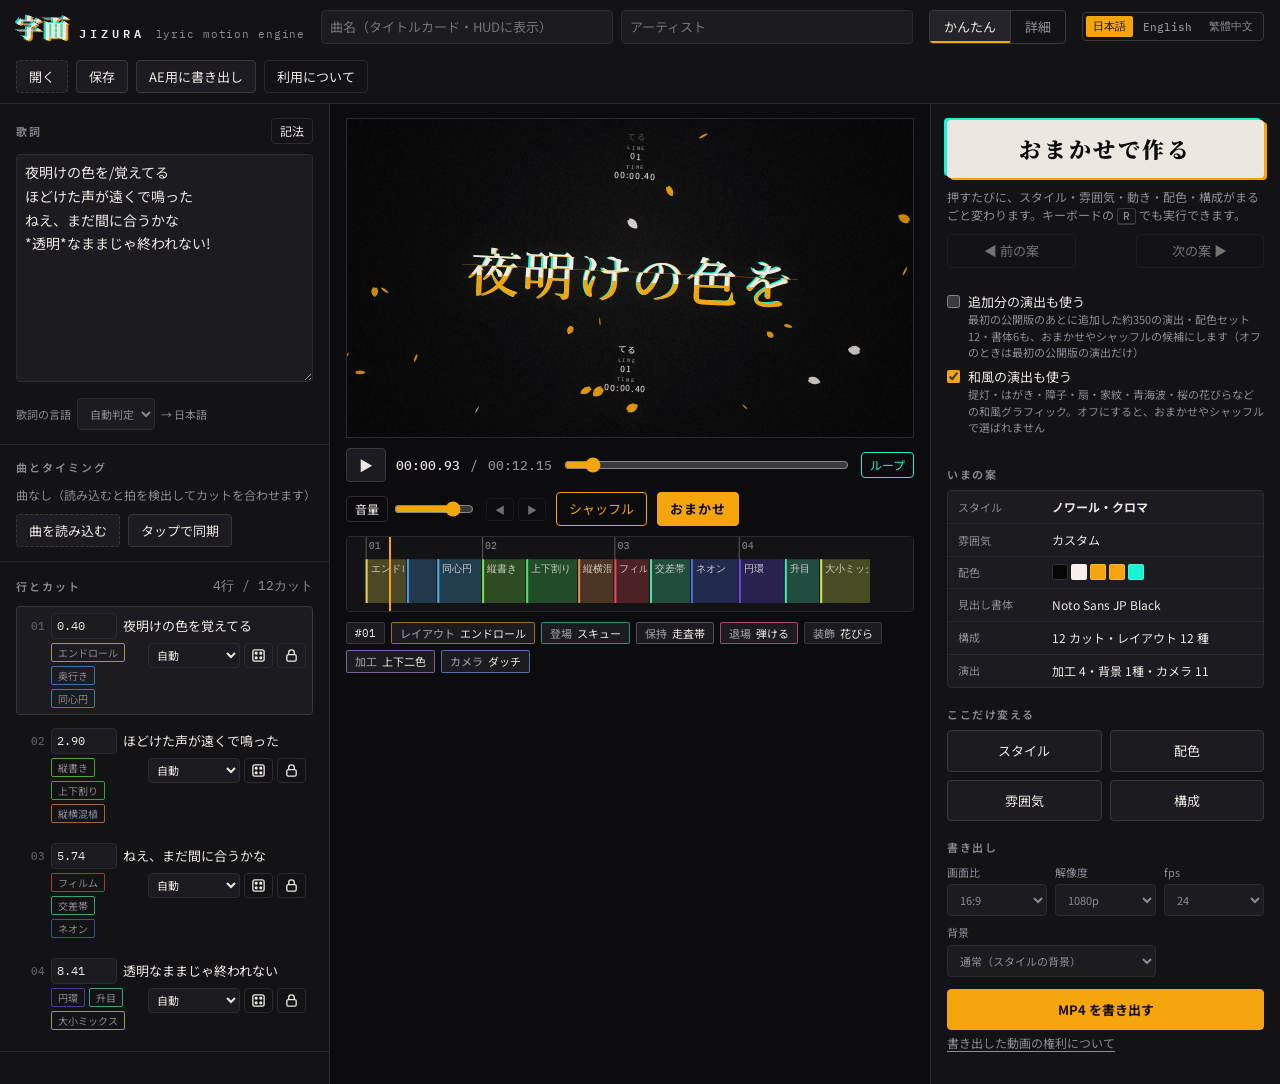
==== index.html @ b3246a93 "Add Traditional Chinese browser edition" ====
<!doctype html>
<html lang="ja">
<head>
<meta charset="utf-8">
<meta name="viewport" content="width=device-width, initial-scale=1, viewport-fit=cover">
<title>JIZURA 字面</title>
<meta name="description" content="歌詞を入れると文字PV（リリックモーション）を自動で組み立てて MP4 に書き出すブラウザアプリ">
<link rel="canonical" href="https://lloyd3126.github.io/JIZURA/">
<link rel="alternate" hreflang="ja" href="https://lloyd3126.github.io/JIZURA/">
<link rel="alternate" hreflang="en" href="https://lloyd3126.github.io/JIZURA/en/">
<link rel="alternate" hreflang="zh-Hant" href="https://lloyd3126.github.io/JIZURA/zh-TW/">
<meta property="og:type" content="website">
<meta property="og:title" content="JIZURA 字面">
<meta property="og:description" content="歌詞を入れると文字PV（リリックモーション）を自動で組み立てて MP4 に書き出すブラウザアプリ">
<meta property="og:url" content="https://lloyd3126.github.io/JIZURA/">
<meta name="twitter:card" content="summary">
<link rel="preconnect" href="https://fonts.googleapis.com">
<link rel="preconnect" href="https://fonts.gstatic.com" crossorigin>
<style>
:root {
  color-scheme: dark;
  --ink: #0c0c0e;
  --panel: #131316;
  --raised: #1b1b20;
  --raised2: #232329;
  --line: #2a2a31;
  --line2: #383840;
  --text: #ece7e1;
  --muted: #8e8a94;
  --faint: #5d5a63;
  --amber: #f5a50c;
  --cyan: #16f4d4;
  --rose: #ff6f9c;
  --danger: #ff5a6a;
  --ui: "IBM Plex Sans JP", "Noto Sans JP", "Hiragino Sans", "Yu Gothic UI", "Meiryo", system-ui, sans-serif;
  --mono: "IBM Plex Mono", "SFMono-Regular", Consolas, monospace;
  --brand: "Zen Old Mincho", "Noto Serif JP", "Yu Mincho", serif;
  --r: 4px;
}
html, body { height: 100%; }
[hidden] { display: none !important; }
body { margin: 0; background: var(--ink); color: var(--text); font: 13px/1.5 var(--ui); -webkit-font-smoothing: antialiased; }
* { box-sizing: border-box; }
button, input, select, textarea { font: inherit; color: inherit; }
:focus-visible { outline: 2px solid var(--cyan); outline-offset: 2px; }
@media (prefers-reduced-motion: reduce) { * { transition: none !important; } }

#app { display: flex; flex-direction: column; min-height: 100%; }

/* ---------- top bar ---------- */
.bar { display: flex; align-items: center; gap: 16px; padding-block: 10px; padding-inline: 16px; border-bottom: 1px solid var(--line); background: var(--panel); flex-wrap: wrap; }
.brand { display: flex; align-items: baseline; gap: 10px; min-width: 0; }
.brand .mark { font: 900 26px/1 var(--brand); letter-spacing: 0.02em; color: var(--text); text-shadow: -2px -1px 0 rgba(22,244,212,0.85), 2px 1px 0 rgba(245,165,12,0.9); }
.brand .word { font: 600 12px/1 var(--mono); letter-spacing: 0.34em; color: var(--text); }
.brand .tag { font: 400 11px/1 var(--mono); color: var(--muted); letter-spacing: 0.08em; }
.proj { display: flex; gap: 8px; flex: 1 1 280px; min-width: 0; }
.proj input { flex: 1 1 0; min-width: 0; }
.acts { display: flex; gap: 8px; flex-wrap: wrap; }
.lang-switch { display: inline-flex; align-items: center; gap: 3px; flex: none; font: 500 11px var(--mono); border: 1px solid var(--line2); border-radius: var(--r); padding: 3px; }
.lang-switch a, .lang-switch span { display: inline-block; padding: 3px 7px; color: var(--muted); text-decoration: none; border-radius: 2px; }
.lang-switch a:hover { color: var(--text); background: var(--raised2); }
.lang-switch [aria-current=page] { color: var(--ink); background: var(--amber); }
html[lang=en] { --ui: system-ui, -apple-system, "Segoe UI", sans-serif; --brand: Georgia, "Times New Roman", serif; }
html[lang=en] .work { grid-template-columns: minmax(315px, 365px) minmax(0, 1fr) minmax(350px, 395px); }
html[lang=en] .slider { grid-template-columns: 124px minmax(0, 1fr) 36px; }
html[lang=en] .now-row { grid-template-columns: 105px minmax(0, 1fr); }
html[lang=en] .font-row { grid-template-columns: 95px minmax(0, 1fr); }
html[lang=en] .ln .tools select { max-width: 130px; }
html[lang=en] .fields .field { overflow-wrap: anywhere; }
html[lang=en] .easy-grid button, html[lang=en] .tabs button { white-space: normal; line-height: 1.2; }

/* ---------- controls ---------- */
input[type=text], input[type=number], input:not([type]), select, textarea {
  background: var(--raised); border: 1px solid var(--line); border-radius: var(--r); padding: 6px 8px; min-width: 0;
}
input[type=number] { font-family: var(--mono); }
textarea { width: 100%; resize: vertical; line-height: 1.7; }
select { padding-right: 4px; }
button { background: var(--raised); border: 1px solid var(--line2); border-radius: var(--r); padding: 6px 12px; cursor: pointer; white-space: nowrap; }
button:hover { background: var(--raised2); border-color: #4a4a54; }
button:disabled { opacity: 0.45; cursor: not-allowed; }
button.small { padding: 3px 8px; font-size: 12px; }
button.ghost { background: transparent; border-color: var(--line); }
button.primary { background: var(--amber); color: #120c00; border-color: var(--amber); font-weight: 700; }
button.primary:hover { background: #ffb52a; }
button.accent { border-color: var(--amber); color: var(--amber); background: transparent; }
button.accent:hover { background: rgba(245,165,12,0.1); }
button[aria-pressed=true] { border-color: var(--cyan); color: var(--cyan); }
button.icon { padding: 4px 6px; line-height: 0; }
button.icon svg { width: 15px; height: 15px; }
label.file { position: relative; display: inline-flex; align-items: center; gap: 6px; background: var(--raised); border: 1px dashed var(--line2); border-radius: var(--r); padding: 6px 12px; cursor: pointer; }
label.file:hover { border-color: var(--amber); }
label.file input { position: absolute; inset: 0; opacity: 0; cursor: pointer; width: 100%; }
.muted { color: var(--muted); }
.mono { font-family: var(--mono); }
h2, h3 { margin: 0; font-weight: 600; }
h2 { font-size: 11px; letter-spacing: 0.18em; color: var(--muted); }
h3 { font-size: 11px; letter-spacing: 0.14em; color: var(--muted); margin-top: 18px; margin-bottom: 8px; }

/* ---------- workspace ---------- */
.work { flex: 1; display: grid; grid-template-columns: minmax(270px, 330px) minmax(0, 1fr) minmax(290px, 350px); min-height: 0; }
.col { min-width: 0; min-height: 0; }
.col-left, .col-right { background: var(--panel); overflow: auto; }
.col-left { border-right: 1px solid var(--line); }
.col-right { border-left: 1px solid var(--line); }
.sec { padding: 14px 16px; border-bottom: 1px solid var(--line); display: flex; flex-direction: column; gap: 10px; }
.sec-h { display: flex; align-items: center; justify-content: space-between; gap: 8px; }
#lyrics { min-height: 150px; font-size: 14px; }
.syntax { font-size: 12px; color: var(--muted); background: var(--raised); border: 1px solid var(--line); border-radius: var(--r); padding: 10px 12px; }
.syntax code { font-family: var(--mono); color: var(--amber); }
.syntax ul { margin: 0; padding-left: 16px; display: grid; gap: 3px; }
.row { display: flex; align-items: center; gap: 8px; flex-wrap: wrap; }
.audio-name { font-size: 12px; overflow-wrap: anywhere; }
.fields { display: grid; grid-template-columns: repeat(3, minmax(0, 1fr)); gap: 8px; }
.field { display: flex; flex-direction: column; gap: 4px; font-size: 11px; color: var(--muted); }
.field input, .field select { width: 100%; }
.tapbox { border: 1px solid var(--amber); border-radius: var(--r); padding: 10px; display: grid; gap: 8px; background: rgba(245,165,12,0.06); }
.tapbox .next { font-size: 15px; }
button.tap { font: 700 18px/1 var(--mono); letter-spacing: 0.2em; padding: 16px; background: var(--amber); color: #120c00; border-color: var(--amber); }

/* line list */
#lineList { list-style: none; margin: 0; padding: 0; display: grid; gap: 6px; }
.ln { display: grid; grid-template-columns: 22px 66px minmax(0, 1fr); gap: 4px 6px; align-items: center; padding: 6px; border: 1px solid transparent; border-radius: var(--r); }
.ln:hover { background: var(--raised); }
.ln.cur { border-color: var(--line2); background: var(--raised); }
.ln .no { font: 500 11px var(--mono); color: var(--faint); text-align: right; }
.ln .time { width: 100%; padding: 3px 5px; font-size: 12px; }
.ln .txt { overflow: hidden; text-overflow: ellipsis; white-space: nowrap; cursor: pointer; }
.ln .meta { grid-column: 2 / 4; display: flex; justify-content: space-between; align-items: flex-start; gap: 6px; }
.ln .tools { display: flex; gap: 4px; flex: none; }
.ln .tools select { padding: 2px 4px; font-size: 11px; max-width: 92px; }
.ln .cuts { display: flex; gap: 4px; flex-wrap: wrap; min-width: 0; }
.ln .cuts span { font-size: 10px; padding: 1px 6px; border-radius: 2px; border: 1px solid var(--line2); color: var(--muted); cursor: pointer; }
.ln .cuts span:hover { color: var(--text); border-color: var(--amber); }

/* ---------- stage ---------- */
.col-stage { display: flex; flex-direction: column; gap: 10px; padding: 14px 16px; min-width: 0; }
.viewport { position: relative; width: 100%; background: #000; border: 1px solid var(--line); display: grid; place-items: center; overflow: hidden; }
.viewport canvas { display: block; width: 100%; height: auto; max-height: 68vh; object-fit: contain; }
.field-wide { grid-column: span 2; }
.lang-row { display: flex; align-items: center; flex-wrap: wrap; gap: 6px; margin-top: 6px; font-size: 11px; color: var(--muted); }
.lang-row select { width: auto; }
.key-badge { position: absolute; right: 10px; top: 10px; background: rgba(12,12,14,0.78); border: 1px solid var(--line2); color: #fff; padding: 3px 8px; border-radius: var(--r); font-size: 11px; pointer-events: none; letter-spacing: .04em; }
.key-badge i { display: inline-block; width: 9px; height: 9px; border-radius: 2px; margin-right: 6px; vertical-align: -1px; border: 1px solid rgba(255,255,255,.5); }
.overlay-msg { position: absolute; left: 12px; bottom: 12px; background: rgba(12,12,14,0.85); border: 1px solid var(--line2); padding: 6px 10px; border-radius: var(--r); font-size: 12px; }
.transport { display: flex; align-items: center; gap: 10px; flex-wrap: wrap; }
.transport .vol { display: inline-flex; align-items: center; gap: 4px; }
.transport .vol input[type=range] { flex: 0 0 80px; width: 80px; }
.transport .tc { font: 500 13px var(--mono); font-variant-numeric: tabular-nums; }
.transport input[type=range] { flex: 1 1 160px; accent-color: var(--amber); }
button.play { width: 40px; height: 34px; padding: 0; font-size: 14px; }
#timeline { width: 100%; height: 76px; display: block; background: var(--panel); border: 1px solid var(--line); border-radius: var(--r); cursor: pointer; touch-action: none; }
.cutinfo { display: flex; gap: 6px; flex-wrap: wrap; align-items: center; min-height: 26px; }
.chip { font-size: 11px; padding: 2px 8px; border-radius: 2px; border: 1px solid var(--line2); color: var(--text); background: var(--raised); }
.chip b { font-weight: 500; color: var(--muted); margin-right: 5px; }
.chip.l { border-color: rgba(245,165,12,0.6); }
.chip.e { border-color: rgba(22,244,212,0.55); }
.chip.x { border-color: rgba(255,111,156,0.6); }
.chip.h { border-color: #55525c; }
.hint { font-size: 12px; color: var(--muted); }

/* ---------- right panel ---------- */
.tabs { display: grid; grid-template-columns: repeat(4, 1fr); border-bottom: 1px solid var(--line); position: sticky; top: 0; background: var(--panel); z-index: 2; }
.tabs button { border: 0; border-radius: 0; background: transparent; padding: 11px 4px; color: var(--muted); border-bottom: 2px solid transparent; }
.tabs button[aria-selected=true] { color: var(--text); border-bottom-color: var(--amber); }
.tabpane { padding: 14px 16px 24px; }
.style-grid { display: grid; grid-template-columns: repeat(3, minmax(0, 1fr)); gap: 8px; }
.stile { display: flex; flex-direction: column; gap: 5px; padding: 0; border: 1px solid var(--line); background: transparent; border-radius: var(--r); overflow: hidden; text-align: left; }
.stile canvas { width: 100%; aspect-ratio: 16 / 9; display: block; }
.stile span { font-size: 11px; padding: 0 7px 6px; white-space: nowrap; overflow: hidden; text-overflow: ellipsis; }
.stile[aria-pressed=true] { border-color: var(--amber); box-shadow: 0 0 0 1px var(--amber); color: var(--text); }
.slider { display: grid; grid-template-columns: 96px minmax(0, 1fr) 36px; gap: 8px; align-items: center; margin-bottom: 8px; }
.slider input { width: 100%; accent-color: var(--amber); }
.slider output { font: 500 11px var(--mono); color: var(--muted); text-align: right; }
.checks { display: grid; grid-template-columns: repeat(2, minmax(0, 1fr)); gap: 3px 10px; }
.checks label { display: flex; align-items: center; gap: 6px; font-size: 12px; padding: 2px 0; }
.checks input { accent-color: var(--amber); }
.group-h { display: flex; justify-content: space-between; align-items: center; margin-top: 16px; margin-bottom: 6px; }
.tgroup { border: 1px solid var(--line); border-radius: var(--r); margin-bottom: 8px; background: var(--raised); }
.tgroup summary { display: flex; justify-content: space-between; align-items: center; padding: 8px 10px; cursor: pointer; list-style: none; font-size: 12px; }
.tgroup summary::-webkit-details-marker { display: none; }
.tgroup summary::before { content: '▸'; color: var(--muted); margin-right: 8px; transition: transform .15s; }
.tgroup[open] summary::before { transform: rotate(90deg); }
.tgroup .tg-name { flex: 1; font-weight: 600; }
.tgroup .tg-cnt { color: var(--muted); font-size: 11px; }
.tgroup .tg-tools { display: flex; gap: 6px; padding: 0 10px 8px; }
.tgroup .checks { padding: 0 10px 10px; }
.chip.t { border-color: rgba(180,140,255,0.6); }
.chip.b { border-color: rgba(120,200,120,0.55); }
.chip.c { border-color: rgba(120,170,255,0.6); }
.group-h:first-child { margin-top: 0; }
.color-row { display: grid; grid-template-columns: repeat(3, minmax(0, 1fr)); gap: 8px; }
.color-row label { display: flex; flex-direction: column; gap: 3px; font-size: 11px; color: var(--muted); }
.color-row input[type=color] { width: 100%; height: 28px; padding: 0; border: 1px solid var(--line); background: transparent; border-radius: var(--r); }
.font-row { display: grid; grid-template-columns: 70px minmax(0, 1fr); gap: 8px; align-items: center; margin-bottom: 6px; font-size: 12px; }
.progress { height: 6px; background: var(--raised2); border-radius: 3px; overflow: hidden; }
.progress i { display: block; height: 100%; width: 0; background: linear-gradient(90deg, var(--cyan), var(--amber)); }
.outbtns { display: grid; gap: 8px; margin-top: 12px; }
.outbtns button { padding: 10px 12px; }
.note { font-size: 12px; color: var(--muted); border-left: 2px solid var(--line2); padding-left: 10px; margin-top: 12px; }
.kbd { font: 500 11px var(--mono); border: 1px solid var(--line2); border-bottom-width: 2px; padding: 0 5px; border-radius: 3px; }

label.check { display: flex; align-items: flex-start; gap: 8px; margin-bottom: 8px; cursor: pointer; }
label.check input { margin: 3px 0 0; flex: none; accent-color: var(--amber); }
label.check small { display: block; font-size: 11px; color: var(--muted); }

/* ---------- modes / おまかせ ---------- */
.modes { display: inline-flex; border: 1px solid var(--line2); border-radius: var(--r); overflow: hidden; }
.modes button { border: 0; border-radius: 0; background: transparent; padding: 6px 14px; color: var(--muted); }
.modes button + button { border-left: 1px solid var(--line2); }
.modes button[aria-pressed=true] { background: var(--raised2); color: var(--text); box-shadow: inset 0 -2px 0 var(--amber); }
#app.is-easy .tabs, #app.is-easy .tabpane, #app.is-easy .pro-only { display: none !important; }
.hist-btns { display: inline-flex; gap: 4px; }
button.icon-txt { font-size: 10px; min-width: 28px; }
.transport #btnOmakase { letter-spacing: 0.08em; }

.easy { padding: 16px 16px 28px; display: grid; gap: 18px; }
.easy h3 { margin: 0 0 8px; }
.easy-hero { display: grid; gap: 10px; }
button.omakase {
  position: relative; padding: 18px 14px; font: 900 22px/1 var(--brand); letter-spacing: 0.12em;
  background: var(--text); color: var(--ink); border: 0; border-radius: var(--r);
  box-shadow: -3px -2px 0 var(--cyan), 3px 2px 0 var(--amber);
  transition: transform .12s ease, box-shadow .12s ease;
}
button.omakase:hover { background: #fff; box-shadow: -5px -3px 0 var(--cyan), 5px 3px 0 var(--amber); }
button.omakase:active { transform: translateY(1px) scale(0.99); box-shadow: -1px -1px 0 var(--cyan), 1px 1px 0 var(--amber); }
button.omakase:disabled { box-shadow: none; }
.easy-hero .hint { margin: 0; }
.hist-row { display: grid; grid-template-columns: 1fr auto 1fr; gap: 8px; align-items: center; }
.hist-row #histPos { font-size: 11px; text-align: center; min-width: 44px; }
.now { display: grid; gap: 1px; background: var(--line); border: 1px solid var(--line); border-radius: var(--r); overflow: hidden; }
.now-row { display: grid; grid-template-columns: 84px minmax(0, 1fr); gap: 10px; align-items: center; padding: 7px 10px; background: var(--raised); font-size: 12px; }
.now-row .k { color: var(--muted); font-size: 11px; }
.now-row .v { display: flex; align-items: center; gap: 8px; min-width: 0; overflow: hidden; text-overflow: ellipsis; white-space: nowrap; }
.now-row b { font-weight: 700; }
.tagl { font: 500 10px var(--mono); color: var(--cyan); border: 1px solid rgba(22,244,212,0.5); padding: 0 5px; border-radius: 2px; }
.easy-grid { display: grid; grid-template-columns: repeat(2, minmax(0, 1fr)); gap: 8px; }
.easy-grid button { padding: 10px 8px; }
.easy .fields { display: grid; grid-template-columns: repeat(3, minmax(0, 1fr)); gap: 8px; }
.easy .exp-box { margin-top: 10px; }
.swatches { display: inline-flex; gap: 3px; vertical-align: middle; }
.swatches i { width: 16px; height: 16px; border-radius: 2px; border: 1px solid rgba(255,255,255,0.18); display: inline-block; }
#paletteSwatch i { width: 22px; height: 22px; }
.toast {
  position: absolute; top: 12px; left: 50%; transform: translate(-50%, -6px); opacity: 0;
  display: flex; align-items: center; gap: 10px; max-width: calc(100% - 24px);
  background: rgba(12,12,14,0.9); border: 1px solid var(--line2); border-left: 2px solid var(--amber);
  padding: 7px 12px; border-radius: var(--r); font-size: 12px; white-space: nowrap; overflow: hidden; text-overflow: ellipsis; pointer-events: none;
  transition: opacity .2s ease, transform .2s ease;
}
.toast.in { opacity: 1; transform: translate(-50%, 0); }
.toast.out { opacity: 0; transform: translate(-50%, -6px); }

/* ---------- 利用について ---------- */
button.linkish { background: none; border: 0; padding: 4px 0; color: var(--muted); font-size: 12px; text-decoration: underline; text-underline-offset: 3px; cursor: pointer; justify-self: start; }
button.linkish:hover { color: var(--text); background: none; }
dialog.terms { width: min(520px, calc(100vw - 32px)); max-height: calc(100vh - 48px); overflow: auto; padding: 22px 24px 18px; background: var(--panel); color: var(--text); border: 1px solid var(--line2); border-radius: 8px; box-shadow: 0 20px 60px rgba(0,0,0,0.55); }
dialog.terms::backdrop { background: rgba(6,6,8,0.66); }
dialog.terms h2 { font-size: 15px; letter-spacing: 0.08em; color: var(--text); margin: 0 0 14px; }
dialog.terms p { margin: 0 0 10px; line-height: 1.75; font-size: 13px; }
dialog.terms a { color: var(--cyan); word-break: break-all; }
.terms-main { border-left: 3px solid var(--amber); background: var(--raised); padding: 12px 14px 4px; border-radius: 0 var(--r) var(--r) 0; margin-bottom: 14px; }
.terms-main .terms-big { font-size: 15px; }
.terms-main strong { color: var(--amber); font-weight: 700; }
.terms-sub { color: var(--muted); font-size: 12px !important; }
.terms-note { font-size: 12px !important; }
.terms-oss { font-size: 12px; color: var(--muted); margin: 4px 0 14px; }
.terms-oss summary { cursor: pointer; }
.terms-oss p { font-size: 12px !important; margin-top: 6px; }
.terms-foot { display: flex; justify-content: space-between; align-items: center; gap: 12px; border-top: 1px solid var(--line); padding-top: 12px; }

/* ---------- responsive ---------- */
@media (max-width: 1180px) {
  .work { grid-template-columns: minmax(0, 1fr) minmax(0, 1fr); }
  html[lang=en] .work { grid-template-columns: minmax(0, 1fr) minmax(0, 1fr); }
  .col-stage { grid-column: 1 / -1; order: -1; }
  .col-left { border-right: 1px solid var(--line); }
  .col-right { border-left: 0; }
}
@media (max-width: 760px) {
  .work { grid-template-columns: minmax(0, 1fr); }
  html[lang=en] .work { grid-template-columns: minmax(0, 1fr); }
  .col-left, .col-right { border: 0; border-top: 1px solid var(--line); }
  .bar { gap: 10px; }
  .brand .tag { display: none; }
  .fields { grid-template-columns: repeat(2, minmax(0, 1fr)); }
  .easy .fields { grid-template-columns: repeat(3, minmax(0, 1fr)); }
  #app.is-easy .col-right { order: 0; border-top: 1px solid var(--line); }
  #app.is-easy .col-left { order: 1; }
  .transport .hist-btns { display: none; }
}

/* 追加分 / 和風 switches + badges */
.pick-sets { margin: 12px 0 6px; text-align: left; }
.pick-sets label.check { margin-bottom: 6px; }
.easy-hero .pick-sets { margin-top: 14px; }
.set-badge { display: inline-block; margin-left: 4px; padding: 0 4px; border: 1px solid var(--amber); border-radius: 3px; color: var(--amber); font-size: 10px; line-height: 15px; vertical-align: 1px; }
.set-badge.ex { border-color: var(--cyan, #4cc9d9); color: var(--cyan, #4cc9d9); }
.checks label.set-off { opacity: 0.45; }
.checks label.set-off .set-badge { border-color: var(--muted); color: var(--muted); }
.stile { position: relative; }
.stile .badges { position: absolute; top: 4px; left: 4px; padding: 0; display: flex; gap: 3px; }
.stile .set-badge { margin: 0; padding: 0 4px; font-size: 10px; line-height: 15px; background: rgba(0,0,0,0.55); }
.stile.set-off { opacity: 0.55; }

</style>
</head>
<body>
<div id="app">
  <header class="bar">
    <div class="brand"><span class="mark" aria-hidden="true">字面</span><span class="word">JIZURA</span><span class="tag">lyric motion engine</span></div>
    <div class="proj">
      <input id="songTitle" type="text" placeholder="曲名（タイトルカード・HUDに表示）" aria-label="曲名">
      <input id="songArtist" type="text" placeholder="アーティスト" aria-label="アーティスト">
    </div>
    <div class="modes" role="group" aria-label="表示モード">
      <button id="modeEasy" aria-pressed="false" title="おまかせボタン中心のシンプルな画面">かんたん</button>
      <button id="modePro" aria-pressed="true" title="すべての設定を表示">詳細</button>
    </div>
    <nav class="lang-switch" aria-label="言語"><span aria-current="page">日本語</span><a href="en/" lang="en">English</a><a href="zh-TW/" lang="zh-Hant">繁體中文</a></nav>
    <div class="acts">
      <label class="file" title="保存したプロジェクト(.json)を開く">開く<input id="fileProject" type="file" accept=".json,application/json"></label>
      <button id="btnSave" title="プロジェクトを .json で保存">保存</button>
      <button id="btnAE" title="After Effects パネル用の構成データを書き出す">AE用に書き出し</button>
      <button id="btnTerms" class="ghost terms-open" title="出力物の権利とライセンス">利用について</button>
    </div>
  </header>

  <main class="work">
    <!-- ================= left: lyrics & timing ================= -->
    <section class="col col-left" aria-label="歌詞とタイミング">
      <div class="sec">
        <div class="sec-h"><h2>歌詞</h2><button id="btnSyntax" class="ghost small" aria-expanded="false">記法</button></div>
        <textarea id="lyrics" rows="9" spellcheck="false" aria-label="歌詞（1行 = 1フレーズ）"></textarea>
        <label class="lang-row">歌詞の言語<select id="lyricLang"><option value="auto">自動判定</option><option value="ja">日本語</option><option value="zh-Hant">繁體中文</option><option value="zh-Hans">简体中文</option><option value="ko">한국어</option><option value="en">English</option></select><span id="langNote" class="muted"></span></label>
        <div id="syntax" class="syntax" hidden>
          <ul>
            <li>1行が1フレーズ。空行は少し間を空けます</li>
            <li><code>夜明けの色を/覚えてる</code> … <code>/</code> でカットの切れ目を指定</li>
            <li><code>*透明*</code> … 強調（大きく・インパクト寄りの演出）</li>
            <li>行末の <code>!</code> … フラッシュと揺れを入れる</li>
            <li><code>歌詞|ruby or note</code> … 注釈レイアウトの小さな文字</li>
            <li><code>[01:23.45]歌詞</code> … LRC のタイムスタンプをそのまま使用</li>
            <li><code>#</code> で始まる行 … コメント（無視）</li>
          </ul>
        </div>
      </div>

      <div class="sec">
        <div class="sec-h"><h2>曲とタイミング</h2></div>
        <div id="audioName" class="muted audio-name">曲なし（読み込むと拍を検出してカットを合わせます）</div>
        <div class="row">
          <label class="file" title="mp3 / wav / m4a など">曲を読み込む<input id="audioFile" type="file" accept="audio/*,.mp3,.wav,.m4a,.aac,.ogg,.flac"></label>
          <button id="btnTap" title="曲を再生しながら各行の頭でタップ">タップで同期</button>
        </div>
        <div class="fields pro-only">
          <label class="field">BPM<input id="bpm" type="number" min="0" max="300" step="0.1" placeholder="自動"></label>
          <label class="field">開始(秒)<input id="offset" type="number" min="0" step="0.05"></label>
          <label class="field">行の長さ<input id="lineScale" type="number" min="0.4" max="3" step="0.05"></label>
        </div>
        <div class="row pro-only">
          <label class="row" style="gap:6px"><input id="snap" type="checkbox"> 拍にスナップ</label>
          <button id="btnResetTimes" class="ghost small">手動タイミングを消す</button>
        </div>
        <div id="tapPanel" class="tapbox" hidden>
          <div class="hint">曲に合わせて、各行が始まる瞬間に <span class="kbd">Space</span> かボタンを押してください。</div>
          <div class="next">次: <b id="tapLine">—</b></div>
          <button id="tapBtn" class="tap">TAP</button>
          <button id="tapStop" class="ghost">終了する</button>
        </div>
      </div>

      <div class="sec">
        <div class="sec-h"><h2>行とカット</h2><span id="linesInfo" class="muted mono"></span></div>
        <ol id="lineList"></ol>
      </div>
    </section>

    <!-- ================= center: stage ================= -->
    <section class="col col-stage" aria-label="プレビュー">
      <div class="viewport" id="viewport"><canvas id="view" width="1280" height="720"></canvas><div id="viewMsg" class="overlay-msg" hidden></div><div id="keyBadge" class="key-badge" hidden></div><div id="toast" class="toast" role="status" aria-live="polite" hidden></div></div>
      <div class="transport">
        <button id="btnPlay" class="play" aria-label="再生">▶</button>
        <span id="timeNow" class="tc">00:00.00</span><span class="tc muted">/</span><span id="timeDur" class="tc muted">00:00.00</span>
        <input id="scrub" type="range" min="0" max="10000" value="0" aria-label="再生位置">
        <button id="btnLoop" class="ghost small" aria-pressed="true">ループ</button>
        <span class="vol"><button id="btnMute" class="ghost small" aria-pressed="false" title="クリックで消音／解除（プレビューだけ。書き出しの音量は変わりません）">音量</button><input id="vol" type="range" min="0" max="100" value="80" aria-label="プレビューの音量"></span>
        <span class="hist-btns">
          <button id="btnPrev" class="ghost small icon-txt" title="前の案に戻る" aria-label="前の案">◀</button>
          <button id="btnNext" class="ghost small icon-txt" title="次の案へ進む" aria-label="次の案">▶</button>
        </span>
        <button id="btnShuffle" class="accent" title="設定はそのままで構成だけ再抽選（ロックした行は維持）">シャッフル</button>
        <button id="btnOmakase" class="primary" title="スタイル・雰囲気・演出・配色をまるごとランダムに（キー R）">おまかせ</button>
      </div>
      <canvas id="timeline" aria-label="タイムライン（クリックで移動）"></canvas>
      <div class="cutinfo" id="cutInfo"></div>
    </section>

    <!-- ================= right: look & output ================= -->
    <section class="col col-right" aria-label="スタイルと書き出し">
      <div id="easyPanel" class="easy" hidden>
        <div class="easy-hero">
          <button id="btnOmakaseBig" class="omakase">おまかせで作る</button>
          <p class="hint">押すたびに、スタイル・雰囲気・動き・配色・構成がまるごと変わります。キーボードの <span class="kbd">R</span> でも実行できます。</p>
          <div class="hist-row">
            <button id="btnPrev2" class="ghost">◀ 前の案</button>
            <span id="histPos" class="muted mono"></span>
            <button id="btnNext2" class="ghost">次の案 ▶</button>
          </div>
          <div class="pick-sets">
            <label class="check"><input id="eExtra" class="extra-toggle" type="checkbox"><span>追加分の演出も使う<small>最初の公開版のあとに追加した約350の演出・配色セット12・書体6も、おまかせやシャッフルの候補にします（オフのときは最初の公開版の演出だけ）</small></span></label>
            <label class="check"><input id="eWa" class="wa-toggle" type="checkbox" checked><span>和風の演出も使う<small>提灯・はがき・障子・扇・家紋・青海波・桜の花びらなどの和風グラフィック。オフにすると、おまかせやシャッフルで選ばれません</small></span></label>
          </div>
        </div>
        <div class="easy-sec">
          <h3>いまの案</h3>
          <div id="easyNow" class="now"></div>
        </div>
        <div class="easy-sec">
          <h3>ここだけ変える</h3>
          <div class="easy-grid">
            <button id="eStyle" title="スタイルだけ別のものに">スタイル</button>
            <button id="ePalette" title="アクセント・ズレ色A/Bをランダムに">配色</button>
            <button id="eMood" title="動き・グリッチ・使う手法の雰囲気だけ">雰囲気</button>
            <button id="eCut" title="レイアウトと動きの組み合わせだけ">構成</button>
          </div>
        </div>
        <div class="easy-sec">
          <h3>書き出し</h3>
          <div class="fields">
            <label class="field">画面比<select id="eAspect"><option value="16:9">16:9</option><option value="9:16">9:16 縦</option><option value="4:3">4:3</option><option value="3:4">3:4 縦</option><option value="1:1">1:1</option><option value="4:5">4:5 縦</option><option value="21:9">21:9</option></select></label>
            <label class="field">解像度<select id="eRes"><option value="720">720p</option><option value="1080">1080p</option><option value="1440">1440p</option><option value="2160">4K</option></select></label>
            <label class="field">fps<select id="eFps"><option>24</option><option>30</option><option>60</option></select></label>
            <label class="field field-wide">背景<select id="eKey"><option value="off">通常（スタイルの背景）</option><option value="green">グリーンバック（合成用）</option><option value="black">ブラックバック（合成用）</option></select></label>
          </div>
          <div class="outbtns"><button id="eMP4" class="primary">MP4 を書き出す</button></div>
          <button class="terms-open linkish">書き出した動画の権利について</button>
          <div class="exp-box" hidden>
            <div class="progress"><i class="exp-bar"></i></div>
            <div class="row" style="justify-content:space-between;margin-top:6px"><span class="exp-text muted mono">—</span><button class="exp-cancel ghost small">中止</button></div>
          </div>
        </div>
      </div>
      <nav class="tabs" role="tablist">
        <button role="tab" data-tab="style" aria-selected="true">スタイル</button>
        <button role="tab" data-tab="fx" aria-selected="false">演出</button>
        <button role="tab" data-tab="tech" aria-selected="false">手法</button>
        <button role="tab" data-tab="out" aria-selected="false">書き出し</button>
      </nav>

      <div class="tabpane" data-pane="style">
        <div id="styleGrid" class="style-grid"></div>
        <h3>フォントの役割</h3>
        <div id="fontRoles"></div>
        <div class="row" style="margin-top:8px">
          <input id="localFont" type="text" placeholder="PCのフォント名（例: 游明朝）" style="flex:1">
          <button id="btnAddFont">追加</button>
        </div>
        <div class="row" style="margin-top:8px"><label class="file">フォントファイル（.ttf/.otf）<input id="fontFile" type="file" accept=".ttf,.otf,.woff,.woff2"></label></div>
        <h3>アクセント・ズレ色</h3>
        <label class="check"><input id="accentOn" type="checkbox"><span>自分の色で上書き<small>全シーンに適用。背景に合わせて明るさを自動調整します</small></span></label>
        <div class="color-row" id="colorRowAccent"></div>
        <div class="row" style="margin-top:10px">
          <button id="btnRandPalette" class="accent">ランダムに配色</button>
          <div id="paletteSwatch" class="swatches" aria-hidden="true"></div>
        </div>
        <h3>背景・文字色</h3>
        <label class="check"><input id="colorOn" type="checkbox"><span>メインの背景と文字を自分の色にする</span></label>
        <div class="color-row" id="colorRow"></div>
      </div>

      <div class="tabpane" data-pane="fx" hidden>
        <div id="fxSliders"></div>
        <div class="row" style="margin-top:6px">
          <label class="row" style="gap:6px"><input id="fxFlash" type="checkbox"> フラッシュ</label>
          <label class="row" style="gap:6px">コマ打ち <select id="fxKoma" title="動きを何枚/秒で描くか（出力fpsとは別）"><option value="0">フル（出力fpsのまま）</option><option value="12">2コマ打ち（12枚/秒）</option><option value="8">3コマ打ち（8枚/秒）</option></select></label>
        </div>
        <div class="fields" style="margin-top:12px">
          <label class="field">HUD<select id="fxHud"><option value="auto">スタイル次第</option><option value="on">常に表示</option><option value="off">表示しない</option></select></label>
          <label class="field">シード<input id="seed" type="number" step="1"></label>
          <label class="field">&nbsp;<button id="btnSeed" class="ghost">新しいシード</button></label>
        </div>
        <p class="note">同じシードなら同じ構成になります。行ごとの「再抽選」「ロック」は左の行リストから。</p>
      </div>

      <div class="tabpane" data-pane="tech" hidden>
        <div class="pick-sets">
          <label class="check"><input id="tExtra" class="extra-toggle" type="checkbox"><span>追加分の演出も使う<small>「追加」印の手法・スタイル・書体。オフのときは、おまかせやシャッフルで最初の公開版の演出だけを使います</small></span></label>
          <label class="check"><input id="tWa" class="wa-toggle" type="checkbox" checked><span>和風の演出も使う<small>「和」印の手法とスタイル。オフにすると、おまかせやシャッフルでは選ばれません（追加分の判定のあとに適用。行ごとに手動で指定した場合は使えます）</small></span></label>
        </div>
        <div class="row" style="margin-bottom:10px"><input id="techFilter" type="text" placeholder="手法を名前で絞り込み" style="flex:1" aria-label="手法を名前で絞り込み"><span id="techTotal" class="muted mono"></span></div>
        <div id="techLists"></div>
      </div>

      <div class="tabpane" data-pane="out" hidden>
        <div class="fields">
          <label class="field">画面比<select id="outAspect"><option value="16:9">16:9</option><option value="9:16">9:16 縦</option><option value="4:3">4:3</option><option value="3:4">3:4 縦</option><option value="1:1">1:1</option><option value="4:5">4:5 縦</option><option value="21:9">21:9</option></select></label>
          <label class="field">解像度<select id="outRes"><option value="720">720p</option><option value="1080">1080p</option><option value="1440">1440p</option><option value="2160">4K</option></select></label>
          <label class="field">fps<select id="outFps"><option>24</option><option>30</option><option>60</option></select></label>
          <label class="field">画質<select id="outQuality"><option value="standard">標準</option><option value="high">高</option><option value="max">最高</option></select></label>
          <label class="field field-wide">背景<select id="outKey"><option value="off">通常（スタイルの背景）</option><option value="green">グリーンバック（合成用）</option><option value="black">ブラックバック（合成用）</option></select></label>
        </div>
        <p class="note key-note">グリーンバック／ブラックバックにすると、白い文字と演出だけを単色の背景の上に描きます（背景の模様・紙の質感・粒子・周辺減光は入りません）。プレビューにもそのまま反映されます。グリーンバックは動画編集ソフトのクロマキーで、ブラックバックは「スクリーン」合成や輝度キーで抜いて、別の映像の上に重ねられます。</p>
        <label class="row" style="gap:6px;margin-top:10px"><input id="outAudio" type="checkbox" checked> 曲を動画に含める</label>
        <div class="outbtns">
          <button id="btnMP4" class="primary">MP4 を書き出す</button>
          <button id="btnPNG">連番PNG（ZIP）</button>
          <button id="btnPNGA">透過PNG（ZIP・背景なし）</button>
          <button id="btnPNGL" title="後景（背景のグラフィックと歌詞の後ろの装飾）と前景（歌詞とその装飾・ゴースト）を、別々のフォルダ（back / front）に透過PNGで書き出します。画面全体の演出は両方にかかるので、前景を後景の上に重ねると通常の見た目になります">透過PNG 前景／後景（ZIP）</button>
        </div>
        <div class="exp-box" hidden style="margin-top:12px">
          <div class="progress"><i class="exp-bar"></i></div>
          <div class="row" style="justify-content:space-between;margin-top:6px"><span class="exp-text muted mono">—</span><button class="exp-cancel ghost small">中止</button></div>
        </div>
        <button class="terms-open linkish" style="margin-top:10px">書き出した動画・画像の権利とライセンスについて</button>
        <p class="note" id="codecNote">書き出しはこのブラウザの中で行われます（Chrome / Edge 推奨）。</p>
      </div>
    </section>
  </main>
</div>

<dialog id="termsDlg" class="terms" aria-labelledby="termsTitle">
  <form method="dialog">
    <h2 id="termsTitle">利用について</h2>
    <div class="terms-main">
      <p class="terms-big">このツールで作った<strong>動画や画像（出力物）の権利は、作った人</strong>に帰属します。</p>
      <p class="terms-sub">※ 使った歌詞や曲の権利は、それぞれの権利者に帰属します。</p>
    </div>
    <p>ツール本体は <strong>MIT ライセンス</strong>で公開しています。詳細なライセンスはこちら：</p>
    <p><a href="https://github.com/852wa/JIZURA" target="_blank" rel="noopener">https://github.com/852wa/JIZURA</a></p>
    <p class="muted terms-note">入力した歌詞や曲は、このブラウザの中だけで処理され、サーバーには送信されません。</p>
    <details class="terms-oss"><summary>使用しているオープンソース</summary>
      <p>MP4 書き出し：mp4-muxer（MIT License）<br>フォント：Google Fonts 配布の各書体（SIL Open Font License 1.1）</p>
    </details>
    <div class="terms-foot"><span class="muted mono">© 2026 hakoniwa · MIT</span><button value="close" class="primary" autofocus>閉じる</button></div>
  </form>
</dialog>

<script>
/*! mp4-muxer v5.2.2 | MIT License | (c) 2023 Vanilagy | see THIRD_PARTY_NOTICES.md */
"use strict";var Mp4Muxer=(()=>{var we=Object.defineProperty,at=Object.getOwnPropertyDescriptor,nt=Object.getOwnPropertyNames,ot=Object.prototype.hasOwnProperty,ht=(e,t)=>{for(var s in t)we(e,s,{get:t[s],enumerable:!0})},lt=(e,t,s,r)=>{if(t&&typeof t=="object"||typeof t=="function")for(let a of nt(t))!ot.call(e,a)&&a!==s&&we(e,a,{get:()=>t[a],enumerable:!(r=at(t,a))||r.enumerable});return e},ft=e=>lt(we({},"__esModule",{value:!0}),e),ve=(e,t,s)=>{if(!t.has(e))throw TypeError("Cannot "+s)},i=(e,t,s)=>(ve(e,t,"read from private field"),s?s.call(e):t.get(e)),d=(e,t,s)=>{if(t.has(e))throw TypeError("Cannot add the same private member more than once");t instanceof WeakSet?t.add(e):t.set(e,s)},C=(e,t,s,r)=>(ve(e,t,"write to private field"),r?r.call(e,s):t.set(e,s),s),ut=(e,t,s,r)=>({set _(a){C(e,t,a,s)},get _(){return i(e,t,r)}}),m=(e,t,s)=>(ve(e,t,"access private method"),s),Re={};ht(Re,{ArrayBufferTarget:()=>qe,FileSystemWritableFileStreamTarget:()=>Xe,Muxer:()=>vi,StreamTarget:()=>Te});var p=new Uint8Array(8),z=new DataView(p.buffer),y=e=>[(e%256+256)%256],c=e=>(z.setUint16(0,e,!1),[p[0],p[1]]),dt=e=>(z.setInt16(0,e,!1),[p[0],p[1]]),Pe=e=>(z.setUint32(0,e,!1),[p[1],p[2],p[3]]),n=e=>(z.setUint32(0,e,!1),[p[0],p[1],p[2],p[3]]),mt=e=>(z.setInt32(0,e,!1),[p[0],p[1],p[2],p[3]]),x=e=>(z.setUint32(0,Math.floor(e/2**32),!1),z.setUint32(4,e,!1),[p[0],p[1],p[2],p[3],p[4],p[5],p[6],p[7]]),ge=e=>(z.setInt16(0,2**8*e,!1),[p[0],p[1]]),A=e=>(z.setInt32(0,2**16*e,!1),[p[0],p[1],p[2],p[3]]),ye=e=>(z.setInt32(0,2**30*e,!1),[p[0],p[1],p[2],p[3]]),E=(e,t=!1)=>{let s=Array(e.length).fill(null).map((r,a)=>e.charCodeAt(a));return t&&s.push(0),s},se=e=>e&&e[e.length-1],Ce=e=>{let t;for(let s of e)(!t||s.presentationTimestamp>t.presentationTimestamp)&&(t=s);return t},O=(e,t,s=!0)=>{let r=e*t;return s?Math.round(r):r},Le=e=>{let t=e*(Math.PI/180),s=Math.cos(t),r=Math.sin(t);return[s,r,0,-r,s,0,0,0,1]},Ve=Le(0),je=e=>[A(e[0]),A(e[1]),ye(e[2]),A(e[3]),A(e[4]),ye(e[5]),A(e[6]),A(e[7]),ye(e[8])],X=e=>!e||typeof e!="object"?e:Array.isArray(e)?e.map(X):Object.fromEntries(Object.entries(e).map(([t,s])=>[t,X(s)])),V=e=>e>=0&&e<2**32,v=(e,t,s)=>({type:e,contents:t&&new Uint8Array(t.flat(10)),children:s}),w=(e,t,s,r,a)=>v(e,[y(t),Pe(s),r??[]],a),pt=e=>{let t=512;return e.fragmented?v("ftyp",[E("iso5"),n(t),E("iso5"),E("iso6"),E("mp41")]):v("ftyp",[E("isom"),n(t),E("isom"),e.holdsAvc?E("avc1"):[],E("mp41")])},Se=e=>({type:"mdat",largeSize:e}),ct=e=>({type:"free",size:e}),re=(e,t,s=!1)=>v("moov",null,[wt(t,e),...e.map(r=>vt(r,t)),s?Gt(e):null]),wt=(e,t)=>{let s=O(Math.max(0,...t.filter(l=>l.samples.length>0).map(l=>{const u=Ce(l.samples);return u.presentationTimestamp+u.duration})),Ae),r=Math.max(...t.map(l=>l.id))+1,a=!V(e)||!V(s),o=a?x:n;return w("mvhd",+a,0,[o(e),o(e),n(Ae),o(s),A(1),ge(1),Array(10).fill(0),je(Ve),Array(24).fill(0),n(r)])},vt=(e,t)=>v("trak",null,[gt(e,t),yt(e,t)]),gt=(e,t)=>{let s=Ce(e.samples),r=O(s?s.presentationTimestamp+s.duration:0,Ae),a=!V(t)||!V(r),o=a?x:n,l;return e.info.type==="video"?l=typeof e.info.rotation=="number"?Le(e.info.rotation):e.info.rotation:l=Ve,w("tkhd",+a,3,[o(t),o(t),n(e.id),n(0),o(r),Array(8).fill(0),c(0),c(0),ge(e.info.type==="audio"?1:0),c(0),je(l),A(e.info.type==="video"?e.info.width:0),A(e.info.type==="video"?e.info.height:0)])},yt=(e,t)=>v("mdia",null,[Ct(e,t),St(e.info.type==="video"?"vide":"soun"),Tt(e)]),Ct=(e,t)=>{let s=Ce(e.samples),r=O(s?s.presentationTimestamp+s.duration:0,e.timescale),a=!V(t)||!V(r),o=a?x:n;return w("mdhd",+a,0,[o(t),o(t),n(e.timescale),o(r),c(21956),c(0)])},St=e=>w("hdlr",0,0,[E("mhlr"),E(e),n(0),n(0),n(0),E("mp4-muxer-hdlr",!0)]),Tt=e=>v("minf",null,[e.info.type==="video"?bt():_t(),kt(),At(e)]),bt=()=>w("vmhd",0,1,[c(0),c(0),c(0),c(0)]),_t=()=>w("smhd",0,0,[c(0),c(0)]),kt=()=>v("dinf",null,[Et()]),Et=()=>w("dref",0,0,[n(1)],[zt()]),zt=()=>w("url ",0,1),At=e=>{const t=e.compositionTimeOffsetTable.length>1||e.compositionTimeOffsetTable.some(s=>s.sampleCompositionTimeOffset!==0);return v("stbl",null,[Ot(e),Vt(e),jt(e),$t(e),Ht(e),qt(e),t?Xt(e):null])},Ot=e=>w("stsd",0,0,[n(1)],[e.info.type==="video"?Mt(ri[e.info.codec],e):Rt(ni[e.info.codec],e)]),Mt=(e,t)=>v(e,[Array(6).fill(0),c(1),c(0),c(0),Array(12).fill(0),c(t.info.width),c(t.info.height),n(4718592),n(4718592),n(0),c(1),Array(32).fill(0),c(24),dt(65535)],[ai[t.info.codec](t),t.info.decoderConfig.colorSpace?Ut(t):null]),Bt={bt709:1,bt470bg:5,smpte170m:6},It={bt709:1,smpte170m:6,"iec61966-2-1":13},Dt={rgb:0,bt709:1,bt470bg:5,smpte170m:6},Ut=e=>v("colr",[E("nclx"),c(Bt[e.info.decoderConfig.colorSpace.primaries]),c(It[e.info.decoderConfig.colorSpace.transfer]),c(Dt[e.info.decoderConfig.colorSpace.matrix]),y((e.info.decoderConfig.colorSpace.fullRange?1:0)<<7)]),xt=e=>e.info.decoderConfig&&v("avcC",[...new Uint8Array(e.info.decoderConfig.description)]),Wt=e=>e.info.decoderConfig&&v("hvcC",[...new Uint8Array(e.info.decoderConfig.description)]),Ft=e=>{if(!e.info.decoderConfig)return null;let t=e.info.decoderConfig;if(!t.colorSpace)throw new Error("'colorSpace' is required in the decoder config for VP9.");let s=t.codec.split("."),r=Number(s[1]),a=Number(s[2]),u=(Number(s[3])<<4)+(0<<1)+Number(t.colorSpace.fullRange);return w("vpcC",1,0,[y(r),y(a),y(u),y(2),y(2),y(2),c(0)])},Nt=()=>{let s=(1<<7)+1;return v("av1C",[s,0,0,0])},Rt=(e,t)=>v(e,[Array(6).fill(0),c(1),c(0),c(0),n(0),c(t.info.numberOfChannels),c(16),c(0),c(0),A(t.info.sampleRate)],[oi[t.info.codec](t)]),Pt=e=>{let t=new Uint8Array(e.info.decoderConfig.description);return w("esds",0,0,[n(58753152),y(32+t.byteLength),c(1),y(0),n(75530368),y(18+t.byteLength),y(64),y(21),Pe(0),n(130071),n(130071),n(92307584),y(t.byteLength),...t,n(109084800),y(1),y(2)])},Lt=e=>{let t=3840,s=0;const r=e.info.decoderConfig?.description;if(r){if(r.byteLength<18)throw new TypeError("Invalid decoder description provided for Opus; must be at least 18 bytes long.");const a=ArrayBuffer.isView(r)?new DataView(r.buffer,r.byteOffset,r.byteLength):new DataView(r);t=a.getUint16(10,!0),s=a.getInt16(14,!0)}return v("dOps",[y(0),y(e.info.numberOfChannels),c(t),n(e.info.sampleRate),ge(s),y(0)])},Vt=e=>w("stts",0,0,[n(e.timeToSampleTable.length),e.timeToSampleTable.map(t=>[n(t.sampleCount),n(t.sampleDelta)])]),jt=e=>{if(e.samples.every(s=>s.type==="key"))return null;let t=[...e.samples.entries()].filter(([,s])=>s.type==="key");return w("stss",0,0,[n(t.length),t.map(([s])=>n(s+1))])},$t=e=>w("stsc",0,0,[n(e.compactlyCodedChunkTable.length),e.compactlyCodedChunkTable.map(t=>[n(t.firstChunk),n(t.samplesPerChunk),n(1)])]),Ht=e=>w("stsz",0,0,[n(0),n(e.samples.length),e.samples.map(t=>n(t.size))]),qt=e=>e.finalizedChunks.length>0&&se(e.finalizedChunks).offset>=2**32?w("co64",0,0,[n(e.finalizedChunks.length),e.finalizedChunks.map(t=>x(t.offset))]):w("stco",0,0,[n(e.finalizedChunks.length),e.finalizedChunks.map(t=>n(t.offset))]),Xt=e=>w("ctts",0,0,[n(e.compositionTimeOffsetTable.length),e.compositionTimeOffsetTable.map(t=>[n(t.sampleCount),n(t.sampleCompositionTimeOffset)])]),Gt=e=>v("mvex",null,e.map(Zt)),Zt=e=>w("trex",0,0,[n(e.id),n(1),n(0),n(0),n(0)]),$e=(e,t)=>v("moof",null,[Kt(e),...t.map(Qt)]),Kt=e=>w("mfhd",0,0,[n(e)]),He=e=>{let t=0,s=0,r=0,a=0,o=e.type==="delta";return s|=+o,o?t|=1:t|=2,t<<24|s<<16|r<<8|a},Qt=e=>v("traf",null,[Jt(e),Yt(e),ei(e)]),Jt=e=>{let t=0;t|=8,t|=16,t|=32,t|=131072;let s=e.currentChunk.samples[1]??e.currentChunk.samples[0],r={duration:s.timescaleUnitsToNextSample,size:s.size,flags:He(s)};return w("tfhd",0,t,[n(e.id),n(r.duration),n(r.size),n(r.flags)])},Yt=e=>w("tfdt",1,0,[x(O(e.currentChunk.startTimestamp,e.timescale))]),ei=e=>{let t=e.currentChunk.samples.map(D=>D.timescaleUnitsToNextSample),s=e.currentChunk.samples.map(D=>D.size),r=e.currentChunk.samples.map(He),a=e.currentChunk.samples.map(D=>O(D.presentationTimestamp-D.decodeTimestamp,e.timescale)),o=new Set(t),l=new Set(s),u=new Set(r),g=new Set(a),b=u.size===2&&r[0]!==r[1],U=o.size>1,ie=l.size>1,st=!b&&u.size>1,rt=g.size>1||[...g].some(D=>D!==0),L=0;return L|=1,L|=4*+b,L|=256*+U,L|=512*+ie,L|=1024*+st,L|=2048*+rt,w("trun",1,L,[n(e.currentChunk.samples.length),n(e.currentChunk.offset-e.currentChunk.moofOffset||0),b?n(r[0]):[],e.currentChunk.samples.map((D,ce)=>[U?n(t[ce]):[],ie?n(s[ce]):[],st?n(r[ce]):[],rt?mt(a[ce]):[]])])},ti=e=>v("mfra",null,[...e.map(ii),si()]),ii=(e,t)=>w("tfra",1,0,[n(e.id),n(63),n(e.finalizedChunks.length),e.finalizedChunks.map(r=>[x(O(r.startTimestamp,e.timescale)),x(r.moofOffset),n(t+1),n(1),n(1)])]),si=()=>w("mfro",0,0,[n(0)]),ri={avc:"avc1",hevc:"hvc1",vp9:"vp09",av1:"av01"},ai={avc:xt,hevc:Wt,vp9:Ft,av1:Nt},ni={aac:"mp4a",opus:"Opus"},oi={aac:Pt,opus:Lt},hi=Symbol("isTarget"),ae=class{},qe=class extends ae{constructor(){super(...arguments),this.buffer=null}},Te=class extends ae{constructor(e){if(super(),this.options=e,typeof e!="object")throw new TypeError("StreamTarget requires an options object to be passed to its constructor.");if(e.onData){if(typeof e.onData!="function")throw new TypeError("options.onData, when provided, must be a function.");if(e.onData.length<2)throw new TypeError("options.onData, when provided, must be a function that takes in at least two arguments (data and position). Ignoring the position argument, which specifies the byte offset at which the data is to be written, can lead to broken outputs.")}if(e.chunked!==void 0&&typeof e.chunked!="boolean")throw new TypeError("options.chunked, when provided, must be a boolean.");if(e.chunkSize!==void 0&&(!Number.isInteger(e.chunkSize)||e.chunkSize<1024))throw new TypeError("options.chunkSize, when provided, must be an integer and not smaller than 1024.")}},Xe=class extends ae{constructor(e,t){if(super(),this.stream=e,this.options=t,!(e instanceof FileSystemWritableFileStream))throw new TypeError("FileSystemWritableFileStreamTarget requires a FileSystemWritableFileStream instance.");if(t!==void 0&&typeof t!="object")throw new TypeError("FileSystemWritableFileStreamTarget's options, when provided, must be an object.");if(t&&t.chunkSize!==void 0&&(!Number.isInteger(t.chunkSize)||t.chunkSize<=0))throw new TypeError("options.chunkSize, when provided, must be a positive integer")}},W,j,Ge=class{constructor(){this.pos=0,d(this,W,new Uint8Array(8)),d(this,j,new DataView(i(this,W).buffer)),this.offsets=new WeakMap}seek(e){this.pos=e}writeU32(e){i(this,j).setUint32(0,e,!1),this.write(i(this,W).subarray(0,4))}writeU64(e){i(this,j).setUint32(0,Math.floor(e/2**32),!1),i(this,j).setUint32(4,e,!1),this.write(i(this,W).subarray(0,8))}writeAscii(e){for(let t=0;t<e.length;t++)i(this,j).setUint8(t%8,e.charCodeAt(t)),t%8===7&&this.write(i(this,W));e.length%8!==0&&this.write(i(this,W).subarray(0,e.length%8))}writeBox(e){if(this.offsets.set(e,this.pos),e.contents&&!e.children)this.writeBoxHeader(e,e.size??e.contents.byteLength+8),this.write(e.contents);else{let t=this.pos;if(this.writeBoxHeader(e,0),e.contents&&this.write(e.contents),e.children)for(let a of e.children)a&&this.writeBox(a);let s=this.pos,r=e.size??s-t;this.seek(t),this.writeBoxHeader(e,r),this.seek(s)}}writeBoxHeader(e,t){this.writeU32(e.largeSize?1:t),this.writeAscii(e.type),e.largeSize&&this.writeU64(t)}measureBoxHeader(e){return 8+(e.largeSize?8:0)}patchBox(e){let t=this.pos;this.seek(this.offsets.get(e)),this.writeBox(e),this.seek(t)}measureBox(e){if(e.contents&&!e.children)return this.measureBoxHeader(e)+e.contents.byteLength;{let t=this.measureBoxHeader(e);if(e.contents&&(t+=e.contents.byteLength),e.children)for(let s of e.children)s&&(t+=this.measureBox(s));return t}}};W=new WeakMap,j=new WeakMap;var ne,F,G,Z,oe,be,li=class extends Ge{constructor(e){super(),d(this,oe),d(this,ne,void 0),d(this,F,new ArrayBuffer(2**16)),d(this,G,new Uint8Array(i(this,F))),d(this,Z,0),C(this,ne,e)}write(e){m(this,oe,be).call(this,this.pos+e.byteLength),i(this,G).set(e,this.pos),this.pos+=e.byteLength,C(this,Z,Math.max(i(this,Z),this.pos))}finalize(){m(this,oe,be).call(this,this.pos),i(this,ne).buffer=i(this,F).slice(0,Math.max(i(this,Z),this.pos))}};ne=new WeakMap,F=new WeakMap,G=new WeakMap,Z=new WeakMap,oe=new WeakSet,be=function(e){let t=i(this,F).byteLength;for(;t<e;)t*=2;if(t===i(this,F).byteLength)return;let s=new ArrayBuffer(t),r=new Uint8Array(s);r.set(i(this,G),0),C(this,F,s),C(this,G,r)};var fi=2**24,ui=2,K,N,Q,B,_,he,_e,ke,Ze,Ee,Ke,J,le,ze=class extends Ge{constructor(e){super(),d(this,he),d(this,ke),d(this,Ee),d(this,J),d(this,K,void 0),d(this,N,[]),d(this,Q,void 0),d(this,B,void 0),d(this,_,[]),C(this,K,e),C(this,Q,e.options?.chunked??!1),C(this,B,e.options?.chunkSize??fi)}write(e){i(this,N).push({data:e.slice(),start:this.pos}),this.pos+=e.byteLength}flush(){if(i(this,N).length===0)return;let e=[],t=[...i(this,N)].sort((s,r)=>s.start-r.start);e.push({start:t[0].start,size:t[0].data.byteLength});for(let s=1;s<t.length;s++){let r=e[e.length-1],a=t[s];a.start<=r.start+r.size?r.size=Math.max(r.size,a.start+a.data.byteLength-r.start):e.push({start:a.start,size:a.data.byteLength})}for(let s of e){s.data=new Uint8Array(s.size);for(let r of i(this,N))s.start<=r.start&&r.start<s.start+s.size&&s.data.set(r.data,r.start-s.start);i(this,Q)?(m(this,he,_e).call(this,s.data,s.start),m(this,J,le).call(this)):i(this,K).options.onData?.(s.data,s.start)}i(this,N).length=0}finalize(){i(this,Q)&&m(this,J,le).call(this,!0)}};K=new WeakMap,N=new WeakMap,Q=new WeakMap,B=new WeakMap,_=new WeakMap,he=new WeakSet,_e=function(e,t){let s=i(this,_).findIndex(u=>u.start<=t&&t<u.start+i(this,B));s===-1&&(s=m(this,Ee,Ke).call(this,t));let r=i(this,_)[s],a=t-r.start,o=e.subarray(0,Math.min(i(this,B)-a,e.byteLength));r.data.set(o,a);let l={start:a,end:a+o.byteLength};if(m(this,ke,Ze).call(this,r,l),r.written[0].start===0&&r.written[0].end===i(this,B)&&(r.shouldFlush=!0),i(this,_).length>ui){for(let u=0;u<i(this,_).length-1;u++)i(this,_)[u].shouldFlush=!0;m(this,J,le).call(this)}o.byteLength<e.byteLength&&m(this,he,_e).call(this,e.subarray(o.byteLength),t+o.byteLength)},ke=new WeakSet,Ze=function(e,t){let s=0,r=e.written.length-1,a=-1;for(;s<=r;){let o=Math.floor(s+(r-s+1)/2);e.written[o].start<=t.start?(s=o+1,a=o):r=o-1}for(e.written.splice(a+1,0,t),(a===-1||e.written[a].end<t.start)&&a++;a<e.written.length-1&&e.written[a].end>=e.written[a+1].start;)e.written[a].end=Math.max(e.written[a].end,e.written[a+1].end),e.written.splice(a+1,1)},Ee=new WeakSet,Ke=function(e){let s={start:Math.floor(e/i(this,B))*i(this,B),data:new Uint8Array(i(this,B)),written:[],shouldFlush:!1};return i(this,_).push(s),i(this,_).sort((r,a)=>r.start-a.start),i(this,_).indexOf(s)},J=new WeakSet,le=function(e=!1){for(let t=0;t<i(this,_).length;t++){let s=i(this,_)[t];if(!(!s.shouldFlush&&!e)){for(let r of s.written)i(this,K).options.onData?.(s.data.subarray(r.start,r.end),s.start+r.start);i(this,_).splice(t--,1)}}};var di=class extends ze{constructor(e){super(new Te({onData:(t,s)=>e.stream.write({type:"write",data:t,position:s}),chunked:!0,chunkSize:e.options?.chunkSize}))}},Ae=1e3,mi=["avc","hevc","vp9","av1"],pi=["aac","opus"],ci=2082844800,wi=["strict","offset","cross-track-offset"],h,f,fe,k,T,S,$,H,Oe,R,P,Y,Me,Qe,Be,Je,Ie,Ye,De,et,Ue,tt,ue,xe,M,I,We,it,ee,de,me,Fe,q,te,pe,Ne,vi=class{constructor(e){if(d(this,Me),d(this,Be),d(this,Ie),d(this,De),d(this,Ue),d(this,ue),d(this,M),d(this,We),d(this,ee),d(this,me),d(this,q),d(this,pe),d(this,h,void 0),d(this,f,void 0),d(this,fe,void 0),d(this,k,void 0),d(this,T,null),d(this,S,null),d(this,$,Math.floor(Date.now()/1e3)+ci),d(this,H,[]),d(this,Oe,1),d(this,R,[]),d(this,P,[]),d(this,Y,!1),m(this,Me,Qe).call(this,e),e.video=X(e.video),e.audio=X(e.audio),e.fastStart=X(e.fastStart),this.target=e.target,C(this,h,{firstTimestampBehavior:"strict",...e}),e.target instanceof qe)C(this,f,new li(e.target));else if(e.target instanceof Te)C(this,f,new ze(e.target));else if(e.target instanceof Xe)C(this,f,new di(e.target));else throw new Error(`Invalid target: ${e.target}`);m(this,De,et).call(this),m(this,Be,Je).call(this)}addVideoChunk(e,t,s,r){if(!(e instanceof EncodedVideoChunk))throw new TypeError("addVideoChunk's first argument (sample) must be of type EncodedVideoChunk.");if(t&&typeof t!="object")throw new TypeError("addVideoChunk's second argument (meta), when provided, must be an object.");if(s!==void 0&&(!Number.isFinite(s)||s<0))throw new TypeError("addVideoChunk's third argument (timestamp), when provided, must be a non-negative real number.");if(r!==void 0&&!Number.isFinite(r))throw new TypeError("addVideoChunk's fourth argument (compositionTimeOffset), when provided, must be a real number.");let a=new Uint8Array(e.byteLength);e.copyTo(a),this.addVideoChunkRaw(a,e.type,s??e.timestamp,e.duration,t,r)}addVideoChunkRaw(e,t,s,r,a,o){if(!(e instanceof Uint8Array))throw new TypeError("addVideoChunkRaw's first argument (data) must be an instance of Uint8Array.");if(t!=="key"&&t!=="delta")throw new TypeError("addVideoChunkRaw's second argument (type) must be either 'key' or 'delta'.");if(!Number.isFinite(s)||s<0)throw new TypeError("addVideoChunkRaw's third argument (timestamp) must be a non-negative real number.");if(!Number.isFinite(r)||r<0)throw new TypeError("addVideoChunkRaw's fourth argument (duration) must be a non-negative real number.");if(a&&typeof a!="object")throw new TypeError("addVideoChunkRaw's fifth argument (meta), when provided, must be an object.");if(o!==void 0&&!Number.isFinite(o))throw new TypeError("addVideoChunkRaw's sixth argument (compositionTimeOffset), when provided, must be a real number.");if(m(this,pe,Ne).call(this),!i(this,h).video)throw new Error("No video track declared.");if(typeof i(this,h).fastStart=="object"&&i(this,T).samples.length===i(this,h).fastStart.expectedVideoChunks)throw new Error(`Cannot add more video chunks than specified in 'fastStart' (${i(this,h).fastStart.expectedVideoChunks}).`);let l=m(this,ue,xe).call(this,i(this,T),e,t,s,r,a,o);if(i(this,h).fastStart==="fragmented"&&i(this,S)){for(;i(this,P).length>0&&i(this,P)[0].decodeTimestamp<=l.decodeTimestamp;){let u=i(this,P).shift();m(this,M,I).call(this,i(this,S),u)}l.decodeTimestamp<=i(this,S).lastDecodeTimestamp?m(this,M,I).call(this,i(this,T),l):i(this,R).push(l)}else m(this,M,I).call(this,i(this,T),l)}addAudioChunk(e,t,s){if(!(e instanceof EncodedAudioChunk))throw new TypeError("addAudioChunk's first argument (sample) must be of type EncodedAudioChunk.");if(t&&typeof t!="object")throw new TypeError("addAudioChunk's second argument (meta), when provided, must be an object.");if(s!==void 0&&(!Number.isFinite(s)||s<0))throw new TypeError("addAudioChunk's third argument (timestamp), when provided, must be a non-negative real number.");let r=new Uint8Array(e.byteLength);e.copyTo(r),this.addAudioChunkRaw(r,e.type,s??e.timestamp,e.duration,t)}addAudioChunkRaw(e,t,s,r,a){if(!(e instanceof Uint8Array))throw new TypeError("addAudioChunkRaw's first argument (data) must be an instance of Uint8Array.");if(t!=="key"&&t!=="delta")throw new TypeError("addAudioChunkRaw's second argument (type) must be either 'key' or 'delta'.");if(!Number.isFinite(s)||s<0)throw new TypeError("addAudioChunkRaw's third argument (timestamp) must be a non-negative real number.");if(!Number.isFinite(r)||r<0)throw new TypeError("addAudioChunkRaw's fourth argument (duration) must be a non-negative real number.");if(a&&typeof a!="object")throw new TypeError("addAudioChunkRaw's fifth argument (meta), when provided, must be an object.");if(m(this,pe,Ne).call(this),!i(this,h).audio)throw new Error("No audio track declared.");if(typeof i(this,h).fastStart=="object"&&i(this,S).samples.length===i(this,h).fastStart.expectedAudioChunks)throw new Error(`Cannot add more audio chunks than specified in 'fastStart' (${i(this,h).fastStart.expectedAudioChunks}).`);let o=m(this,ue,xe).call(this,i(this,S),e,t,s,r,a);if(i(this,h).fastStart==="fragmented"&&i(this,T)){for(;i(this,R).length>0&&i(this,R)[0].decodeTimestamp<=o.decodeTimestamp;){let l=i(this,R).shift();m(this,M,I).call(this,i(this,T),l)}o.decodeTimestamp<=i(this,T).lastDecodeTimestamp?m(this,M,I).call(this,i(this,S),o):i(this,P).push(o)}else m(this,M,I).call(this,i(this,S),o)}finalize(){if(i(this,Y))throw new Error("Cannot finalize a muxer more than once.");if(i(this,h).fastStart==="fragmented"){for(let t of i(this,R))m(this,M,I).call(this,i(this,T),t);for(let t of i(this,P))m(this,M,I).call(this,i(this,S),t);m(this,me,Fe).call(this,!1)}else i(this,T)&&m(this,ee,de).call(this,i(this,T)),i(this,S)&&m(this,ee,de).call(this,i(this,S));let e=[i(this,T),i(this,S)].filter(Boolean);if(i(this,h).fastStart==="in-memory"){let t;for(let r=0;r<2;r++){let a=re(e,i(this,$)),o=i(this,f).measureBox(a);t=i(this,f).measureBox(i(this,k));let l=i(this,f).pos+o+t;for(let u of i(this,H)){u.offset=l;for(let{data:g}of u.samples)l+=g.byteLength,t+=g.byteLength}if(l<2**32)break;t>=2**32&&(i(this,k).largeSize=!0)}let s=re(e,i(this,$));i(this,f).writeBox(s),i(this,k).size=t,i(this,f).writeBox(i(this,k));for(let r of i(this,H))for(let a of r.samples)i(this,f).write(a.data),a.data=null}else if(i(this,h).fastStart==="fragmented"){let t=i(this,f).pos,s=ti(e);i(this,f).writeBox(s);let r=i(this,f).pos-t;i(this,f).seek(i(this,f).pos-4),i(this,f).writeU32(r)}else{let t=i(this,f).offsets.get(i(this,k)),s=i(this,f).pos-t;i(this,k).size=s,i(this,k).largeSize=s>=2**32,i(this,f).patchBox(i(this,k));let r=re(e,i(this,$));if(typeof i(this,h).fastStart=="object"){i(this,f).seek(i(this,fe)),i(this,f).writeBox(r);let a=t-i(this,f).pos;i(this,f).writeBox(ct(a))}else i(this,f).writeBox(r)}m(this,q,te).call(this),i(this,f).finalize(),C(this,Y,!0)}};return h=new WeakMap,f=new WeakMap,fe=new WeakMap,k=new WeakMap,T=new WeakMap,S=new WeakMap,$=new WeakMap,H=new WeakMap,Oe=new WeakMap,R=new WeakMap,P=new WeakMap,Y=new WeakMap,Me=new WeakSet,Qe=function(e){if(typeof e!="object")throw new TypeError("The muxer requires an options object to be passed to its constructor.");if(!(e.target instanceof ae))throw new TypeError("The target must be provided and an instance of Target.");if(e.video){if(!mi.includes(e.video.codec))throw new TypeError(`Unsupported video codec: ${e.video.codec}`);if(!Number.isInteger(e.video.width)||e.video.width<=0)throw new TypeError(`Invalid video width: ${e.video.width}. Must be a positive integer.`);if(!Number.isInteger(e.video.height)||e.video.height<=0)throw new TypeError(`Invalid video height: ${e.video.height}. Must be a positive integer.`);const t=e.video.rotation;if(typeof t=="number"&&![0,90,180,270].includes(t))throw new TypeError(`Invalid video rotation: ${t}. Has to be 0, 90, 180 or 270.`);if(Array.isArray(t)&&(t.length!==9||t.some(s=>typeof s!="number")))throw new TypeError(`Invalid video transformation matrix: ${t.join()}`);if(e.video.frameRate!==void 0&&(!Number.isInteger(e.video.frameRate)||e.video.frameRate<=0))throw new TypeError(`Invalid video frame rate: ${e.video.frameRate}. Must be a positive integer.`)}if(e.audio){if(!pi.includes(e.audio.codec))throw new TypeError(`Unsupported audio codec: ${e.audio.codec}`);if(!Number.isInteger(e.audio.numberOfChannels)||e.audio.numberOfChannels<=0)throw new TypeError(`Invalid number of audio channels: ${e.audio.numberOfChannels}. Must be a positive integer.`);if(!Number.isInteger(e.audio.sampleRate)||e.audio.sampleRate<=0)throw new TypeError(`Invalid audio sample rate: ${e.audio.sampleRate}. Must be a positive integer.`)}if(e.firstTimestampBehavior&&!wi.includes(e.firstTimestampBehavior))throw new TypeError(`Invalid first timestamp behavior: ${e.firstTimestampBehavior}`);if(typeof e.fastStart=="object"){if(e.video){if(e.fastStart.expectedVideoChunks===void 0)throw new TypeError("'fastStart' is an object but is missing property 'expectedVideoChunks'.");if(!Number.isInteger(e.fastStart.expectedVideoChunks)||e.fastStart.expectedVideoChunks<0)throw new TypeError("'expectedVideoChunks' must be a non-negative integer.")}if(e.audio){if(e.fastStart.expectedAudioChunks===void 0)throw new TypeError("'fastStart' is an object but is missing property 'expectedAudioChunks'.");if(!Number.isInteger(e.fastStart.expectedAudioChunks)||e.fastStart.expectedAudioChunks<0)throw new TypeError("'expectedAudioChunks' must be a non-negative integer.")}}else if(![!1,"in-memory","fragmented"].includes(e.fastStart))throw new TypeError("'fastStart' option must be false, 'in-memory', 'fragmented' or an object.");if(e.minFragmentDuration!==void 0&&(!Number.isFinite(e.minFragmentDuration)||e.minFragmentDuration<0))throw new TypeError("'minFragmentDuration' must be a non-negative number.")},Be=new WeakSet,Je=function(){if(i(this,f).writeBox(pt({holdsAvc:i(this,h).video?.codec==="avc",fragmented:i(this,h).fastStart==="fragmented"})),C(this,fe,i(this,f).pos),i(this,h).fastStart==="in-memory")C(this,k,Se(!1));else if(i(this,h).fastStart!=="fragmented"){if(typeof i(this,h).fastStart=="object"){let e=m(this,Ie,Ye).call(this);i(this,f).seek(i(this,f).pos+e)}C(this,k,Se(!0)),i(this,f).writeBox(i(this,k))}m(this,q,te).call(this)},Ie=new WeakSet,Ye=function(){if(typeof i(this,h).fastStart!="object")return;let e=0,t=[i(this,h).fastStart.expectedVideoChunks,i(this,h).fastStart.expectedAudioChunks];for(let s of t)s&&(e+=8*Math.ceil(.6666666666666666*s),e+=4*s,e+=12*Math.ceil(.6666666666666666*s),e+=4*s,e+=8*s);return e+=4096,e},De=new WeakSet,et=function(){if(i(this,h).video&&C(this,T,{id:1,info:{type:"video",codec:i(this,h).video.codec,width:i(this,h).video.width,height:i(this,h).video.height,rotation:i(this,h).video.rotation??0,decoderConfig:null},timescale:i(this,h).video.frameRate??57600,samples:[],finalizedChunks:[],currentChunk:null,firstDecodeTimestamp:void 0,lastDecodeTimestamp:-1,timeToSampleTable:[],compositionTimeOffsetTable:[],lastTimescaleUnits:null,lastSample:null,compactlyCodedChunkTable:[]}),i(this,h).audio&&(C(this,S,{id:i(this,h).video?2:1,info:{type:"audio",codec:i(this,h).audio.codec,numberOfChannels:i(this,h).audio.numberOfChannels,sampleRate:i(this,h).audio.sampleRate,decoderConfig:null},timescale:i(this,h).audio.sampleRate,samples:[],finalizedChunks:[],currentChunk:null,firstDecodeTimestamp:void 0,lastDecodeTimestamp:-1,timeToSampleTable:[],compositionTimeOffsetTable:[],lastTimescaleUnits:null,lastSample:null,compactlyCodedChunkTable:[]}),i(this,h).audio.codec==="aac")){let e=m(this,Ue,tt).call(this,2,i(this,h).audio.sampleRate,i(this,h).audio.numberOfChannels);i(this,S).info.decoderConfig={codec:i(this,h).audio.codec,description:e,numberOfChannels:i(this,h).audio.numberOfChannels,sampleRate:i(this,h).audio.sampleRate}}},Ue=new WeakSet,tt=function(e,t,s){let a=[96e3,88200,64e3,48e3,44100,32e3,24e3,22050,16e3,12e3,11025,8e3,7350].indexOf(t),o=s,l="";l+=e.toString(2).padStart(5,"0"),l+=a.toString(2).padStart(4,"0"),a===15&&(l+=t.toString(2).padStart(24,"0")),l+=o.toString(2).padStart(4,"0");let u=Math.ceil(l.length/8)*8;l=l.padEnd(u,"0");let g=new Uint8Array(l.length/8);for(let b=0;b<l.length;b+=8)g[b/8]=parseInt(l.slice(b,b+8),2);return g},ue=new WeakSet,xe=function(e,t,s,r,a,o,l){let u=r/1e6,g=(r-(l??0))/1e6,b=a/1e6,U=m(this,We,it).call(this,u,g,e);return u=U.presentationTimestamp,g=U.decodeTimestamp,o?.decoderConfig&&(e.info.decoderConfig===null?e.info.decoderConfig=o.decoderConfig:Object.assign(e.info.decoderConfig,o.decoderConfig)),{presentationTimestamp:u,decodeTimestamp:g,duration:b,data:t,size:t.byteLength,type:s,timescaleUnitsToNextSample:O(b,e.timescale)}},M=new WeakSet,I=function(e,t){i(this,h).fastStart!=="fragmented"&&e.samples.push(t);const s=O(t.presentationTimestamp-t.decodeTimestamp,e.timescale);if(e.lastTimescaleUnits!==null){let a=O(t.decodeTimestamp,e.timescale,!1),o=Math.round(a-e.lastTimescaleUnits);if(e.lastTimescaleUnits+=o,e.lastSample.timescaleUnitsToNextSample=o,i(this,h).fastStart!=="fragmented"){let l=se(e.timeToSampleTable);l.sampleCount===1?(l.sampleDelta=o,l.sampleCount++):l.sampleDelta===o?l.sampleCount++:(l.sampleCount--,e.timeToSampleTable.push({sampleCount:2,sampleDelta:o}));const u=se(e.compositionTimeOffsetTable);u.sampleCompositionTimeOffset===s?u.sampleCount++:e.compositionTimeOffsetTable.push({sampleCount:1,sampleCompositionTimeOffset:s})}}else e.lastTimescaleUnits=0,i(this,h).fastStart!=="fragmented"&&(e.timeToSampleTable.push({sampleCount:1,sampleDelta:O(t.duration,e.timescale)}),e.compositionTimeOffsetTable.push({sampleCount:1,sampleCompositionTimeOffset:s}));e.lastSample=t;let r=!1;if(!e.currentChunk)r=!0;else{let a=t.presentationTimestamp-e.currentChunk.startTimestamp;if(i(this,h).fastStart==="fragmented"){let o=i(this,T)??i(this,S);const l=i(this,h).minFragmentDuration??1;e===o&&t.type==="key"&&a>=l&&(r=!0,m(this,me,Fe).call(this))}else r=a>=.5}r&&(e.currentChunk&&m(this,ee,de).call(this,e),e.currentChunk={startTimestamp:t.presentationTimestamp,samples:[]}),e.currentChunk.samples.push(t)},We=new WeakSet,it=function(e,t,s){const r=i(this,h).firstTimestampBehavior==="strict",a=s.lastDecodeTimestamp===-1;if(r&&a&&t!==0)throw new Error(`The first chunk for your media track must have a timestamp of 0 (received DTS=${t}).Non-zero first timestamps are often caused by directly piping frames or audio data from a MediaStreamTrack into the encoder. Their timestamps are typically relative to the age of thedocument, which is probably what you want.

If you want to offset all timestamps of a track such that the first one is zero, set firstTimestampBehavior: 'offset' in the options.
`);if(i(this,h).firstTimestampBehavior==="offset"||i(this,h).firstTimestampBehavior==="cross-track-offset"){s.firstDecodeTimestamp===void 0&&(s.firstDecodeTimestamp=t);let l;i(this,h).firstTimestampBehavior==="offset"?l=s.firstDecodeTimestamp:l=Math.min(i(this,T)?.firstDecodeTimestamp??1/0,i(this,S)?.firstDecodeTimestamp??1/0),t-=l,e-=l}if(t<s.lastDecodeTimestamp)throw new Error(`Timestamps must be monotonically increasing (DTS went from ${s.lastDecodeTimestamp*1e6} to ${t*1e6}).`);return s.lastDecodeTimestamp=t,{presentationTimestamp:e,decodeTimestamp:t}},ee=new WeakSet,de=function(e){if(i(this,h).fastStart==="fragmented")throw new Error("Can't finalize individual chunks if 'fastStart' is set to 'fragmented'.");if(e.currentChunk){if(e.finalizedChunks.push(e.currentChunk),i(this,H).push(e.currentChunk),(e.compactlyCodedChunkTable.length===0||se(e.compactlyCodedChunkTable).samplesPerChunk!==e.currentChunk.samples.length)&&e.compactlyCodedChunkTable.push({firstChunk:e.finalizedChunks.length,samplesPerChunk:e.currentChunk.samples.length}),i(this,h).fastStart==="in-memory"){e.currentChunk.offset=0;return}e.currentChunk.offset=i(this,f).pos;for(let t of e.currentChunk.samples)i(this,f).write(t.data),t.data=null;m(this,q,te).call(this)}},me=new WeakSet,Fe=function(e=!0){if(i(this,h).fastStart!=="fragmented")throw new Error("Can't finalize a fragment unless 'fastStart' is set to 'fragmented'.");let t=[i(this,T),i(this,S)].filter(u=>u&&u.currentChunk);if(t.length===0)return;let s=ut(this,Oe)._++;if(s===1){let u=re(t,i(this,$),!0);i(this,f).writeBox(u)}let r=i(this,f).pos,a=$e(s,t);i(this,f).writeBox(a);{let u=Se(!1),g=0;for(let U of t)for(let ie of U.currentChunk.samples)g+=ie.size;let b=i(this,f).measureBox(u)+g;b>=4294967296&&(u.largeSize=!0,b=i(this,f).measureBox(u)+g),u.size=b,i(this,f).writeBox(u)}for(let u of t){u.currentChunk.offset=i(this,f).pos,u.currentChunk.moofOffset=r;for(let g of u.currentChunk.samples)i(this,f).write(g.data),g.data=null}let o=i(this,f).pos;i(this,f).seek(i(this,f).offsets.get(a));let l=$e(s,t);i(this,f).writeBox(l),i(this,f).seek(o);for(let u of t)u.finalizedChunks.push(u.currentChunk),i(this,H).push(u.currentChunk),u.currentChunk=null;e&&m(this,q,te).call(this)},q=new WeakSet,te=function(){i(this,f)instanceof ze&&i(this,f).flush()},pe=new WeakSet,Ne=function(){if(i(this,Y))throw new Error("Cannot add new video or audio chunks after the file has been finalized.")},ft(Re)})();typeof module=="object"&&typeof module.exports=="object"&&Object.assign(module.exports,Mp4Muxer);

</script>
<script>
/* ============================================================
   JIZURA — util: math, easing, deterministic randomness, colour
   ============================================================ */
'use strict';
const J = (window.J = window.J || {});

J.clamp = (x, a = 0, b = 1) => (x < a ? a : x > b ? b : x);
J.lerp = (a, b, t) => a + (b - a) * t;
J.inv = (a, b, x) => (b === a ? 0 : (x - a) / (b - a));
J.smooth = (a, b, x) => { const t = J.clamp(J.inv(a, b, x)); return t * t * (3 - 2 * t); };
J.TAU = Math.PI * 2;
J.DEG = Math.PI / 180;

J.E = {
  lin: x => J.clamp(x),
  inQuad: x => { x = J.clamp(x); return x * x; },
  outQuad: x => { x = J.clamp(x); return 1 - (1 - x) * (1 - x); },
  inCubic: x => { x = J.clamp(x); return x * x * x; },
  outCubic: x => { x = J.clamp(x); return 1 - Math.pow(1 - x, 3); },
  inOutCubic: x => { x = J.clamp(x); return x < 0.5 ? 4 * x * x * x : 1 - Math.pow(-2 * x + 2, 3) / 2; },
  outExpo: x => { x = J.clamp(x); return x >= 1 ? 1 : 1 - Math.pow(2, -10 * x); },
  inExpo: x => { x = J.clamp(x); return x <= 0 ? 0 : Math.pow(2, 10 * x - 10); },
  inOutExpo: x => { x = J.clamp(x); if (x <= 0 || x >= 1) return x; return x < 0.5 ? Math.pow(2, 20 * x - 10) / 2 : (2 - Math.pow(2, -20 * x + 10)) / 2; },
  outBack: (x, s = 1.9) => { x = J.clamp(x); const c = s + 1; return 1 + c * Math.pow(x - 1, 3) + s * Math.pow(x - 1, 2); },
  outElastic: x => { x = J.clamp(x); if (x === 0 || x === 1) return x; return Math.pow(2, -10 * x) * Math.sin((x * 10 - 0.75) * (J.TAU / 3)) + 1; },
  inOutSine: x => { x = J.clamp(x); return -(Math.cos(Math.PI * x) - 1) / 2; },
};

/* ---- deterministic hashing: numbers only on the hot path ---- */
const _sidCache = new Map();
J.sid = s => {                       // string -> uint32 (cached)
  let v = _sidCache.get(s);
  if (v !== undefined) return v;
  let h = 2166136261 >>> 0;
  for (let i = 0; i < s.length; i++) { h ^= s.charCodeAt(i); h = Math.imul(h, 16777619); }
  v = h >>> 0; _sidCache.set(s, v); return v;
};
J.h = function (a, b, c, d, e) {      // up to 5 numeric keys -> uint32
  let h = 0x9e3779b9 ^ (a | 0);
  h = Math.imul(h ^ (h >>> 16), 0x85ebca6b);
  h = (h + Math.imul((b | 0) + 0x632be5ab, 0xc2b2ae35)) | 0;
  h = Math.imul(h ^ (h >>> 13), 0xc2b2ae35);
  h = (h + Math.imul((c | 0) + 0x5bd1e995, 0x27d4eb2f)) | 0;
  h = Math.imul(h ^ (h >>> 15), 0x165667b1);
  h = (h + Math.imul((d | 0) + 0x1b873593, 0x85ebca6b)) | 0;
  h = Math.imul(h ^ (h >>> 16), 0x27d4eb2f);
  h = (h + Math.imul((e | 0) + 0x68e31da4, 0x9e3779b1)) | 0;
  h ^= h >>> 15; h = Math.imul(h, 0x2c1b3c6d); h ^= h >>> 12; h = Math.imul(h, 0x297a2d39); h ^= h >>> 15;
  return h >>> 0;
};
J.r = (a, b, c, d, e) => J.h(a, b, c, d, e) / 4294967296;          // 0..1
J.rs = (a, b, c, d, e) => J.r(a, b, c, d, e) * 2 - 1;               // -1..1
J.rr = (lo, hi, a, b, c, d, e) => lo + (hi - lo) * J.r(a, b, c, d, e);
J.pick = (arr, a, b, c, d) => arr[Math.floor(J.r(a, b, c, d) * arr.length) % arr.length];

J.rng = seed => {                    // mulberry32 stream
  let s = seed >>> 0;
  const f = () => { s = (s + 0x6d2b79f5) >>> 0; let t = s; t = Math.imul(t ^ (t >>> 15), t | 1); t ^= t + Math.imul(t ^ (t >>> 7), t | 61); return ((t ^ (t >>> 14)) >>> 0) / 4294967296; };
  f.range = (lo, hi) => lo + (hi - lo) * f();
  f.int = (lo, hi) => Math.floor(lo + (hi - lo + 1) * f());
  f.pick = arr => arr[Math.floor(f() * arr.length) % arr.length];
  f.chance = p => f() < p;
  f.wpick = list => {               // [{w, v}] or [[v,w]]
    let tot = 0; for (const it of list) tot += Array.isArray(it) ? it[1] : it.w;
    let x = f() * tot;
    for (const it of list) { const w = Array.isArray(it) ? it[1] : it.w; if ((x -= w) <= 0) return Array.isArray(it) ? it[0] : it.v; }
    const last = list[list.length - 1]; return Array.isArray(last) ? last[0] : last.v;
  };
  return f;
};

/* smooth 1D value noise (for drift / wiggle) */
J.noise1 = (x, seed = 0) => {
  const i = Math.floor(x), f = x - i, u = f * f * (3 - 2 * f);
  return J.lerp(J.rs(seed, i), J.rs(seed, i + 1), u);
};

/* ---- colour ---- */
J.hex = h => {
  h = String(h || '#000').replace('#', '');
  if (h.length === 3) h = h.split('').map(c => c + c).join('');
  const n = parseInt(h.slice(0, 6), 16);
  return [(n >> 16) & 255, (n >> 8) & 255, n & 255];
};
J.rgba = (h, a = 1) => { const [r, g, b] = J.hex(h); return `rgba(${r},${g},${b},${a})`; };
J.mix = (h1, h2, t) => {
  const a = J.hex(h1), b = J.hex(h2);
  const c = a.map((v, i) => Math.round(J.lerp(v, b[i], t)));
  return '#' + c.map(v => v.toString(16).padStart(2, '0')).join('');
};
J.lum = h => { const [r, g, b] = J.hex(h); return (0.2126 * r + 0.7152 * g + 0.0722 * b) / 255; };
J.toHex = (r, g, b) => '#' + [r, g, b].map(v => Math.round(J.clamp(v, 0, 255)).toString(16).padStart(2, '0')).join('').toUpperCase();
J.hsl = (h, s, l) => {                 // h 0..360, s/l 0..1 -> hex
  h = ((h % 360) + 360) % 360 / 360;
  const q = l < 0.5 ? l * (1 + s) : l + s - l * s, p = 2 * l - q;
  const f = t => { t = (t + 1) % 1; return t < 1 / 6 ? p + (q - p) * 6 * t : t < 1 / 2 ? q : t < 2 / 3 ? p + (q - p) * (2 / 3 - t) * 6 : p; };
  return J.toHex(f(h + 1 / 3) * 255, f(h) * 255, f(h - 1 / 3) * 255);
};
J.toHsl = hex => {
  const [r, g, b] = J.hex(hex).map(v => v / 255);
  const mx = Math.max(r, g, b), mn = Math.min(r, g, b), l = (mx + mn) / 2;
  if (mx === mn) return [0, 0, l];
  const d = mx - mn, s = l > 0.5 ? d / (2 - mx - mn) : d / (mx + mn);
  const h = mx === r ? (g - b) / d + (g < b ? 6 : 0) : mx === g ? (b - r) / d + 2 : (r - g) / d + 4;
  return [h * 60, s, l];
};
J.contrast = (a, b) => {               // WCAG contrast ratio
  const L = h => { const c = J.hex(h).map(v => { v /= 255; return v <= 0.03928 ? v / 12.92 : Math.pow((v + 0.055) / 1.055, 2.4); }); return 0.2126 * c[0] + 0.7152 * c[1] + 0.0722 * c[2]; };
  const x = L(a), y = L(b);
  return (Math.max(x, y) + 0.05) / (Math.min(x, y) + 0.05);
};
J.fitContrast = (hex, bg, min = 3) => {  // nudge lightness away from the background until it reads
  if (J.contrast(hex, bg) >= min) return hex.toUpperCase();
  let [h, s, l] = J.toHsl(hex);
  const dark = J.lum(bg) < 0.5;
  for (let i = 0; i < 24; i++) {
    l = dark ? Math.min(0.96, l + 0.035) : Math.max(0.04, l - 0.035);
    const c = J.hsl(h, s, l);
    if (J.contrast(c, bg) >= min) return c;
  }
  return dark ? '#FFFFFF' : '#111111';
};
/* random accent + chromatic ghost pair that works on the given background */
J.GHOST_PAIRS = [['#16F4D4', '#F5A50C'], ['#FF2A2A', '#2AA8FF'], ['#FF2BD6', '#2BFF88'], ['#FFE600', '#7B2BFF'], ['#FF6A00', '#00C2B8'],
  ['#FF6FAE', '#B6FF3B'], ['#00E0FF', '#FF3D6E'], ['#C8FF00', '#FF00A8'], ['#4D6BFF', '#FFB000'], ['#FF4B2B', '#2BD9FF']];
J.randomPalette = (bg, rnd = Math.random) => {
  const dark = J.lum(bg) < 0.5;
  let a, b, mode;
  if (rnd() < 0.4) {
    mode = 'curated';
    [a, b] = J.GHOST_PAIRS[Math.floor(rnd() * J.GHOST_PAIRS.length)];
    if (rnd() < 0.5) [a, b] = [b, a];
    if (!dark) { a = J.hsl(J.toHsl(a)[0], 0.95, 0.47); b = J.hsl(J.toHsl(b)[0], 0.95, 0.47); }
  } else {
    mode = 'harmony';
    const h = rnd() * 360, gap = [180, 165, 150, 135][Math.floor(rnd() * 4)] * (rnd() < 0.5 ? 1 : -1);
    const s = 0.82 + rnd() * 0.18, l = dark ? 0.52 + rnd() * 0.1 : 0.44 + rnd() * 0.08;
    a = J.hsl(h, s, l); b = J.hsl(h + gap, s, l);
  }
  // accent: one of the pair, or the hue between them, made readable on the background
  const r = rnd();
  const ha = J.toHsl(a)[0], hb = J.toHsl(b)[0];
  let acc = r < 0.35 ? a : r < 0.6 ? b : J.hsl((ha + hb) / 2 + (rnd() < 0.5 ? 0 : 180), 0.9, dark ? 0.6 : 0.45);
  acc = J.fitContrast(acc, bg, 3);
  return { accent: acc, ghostA: a, ghostB: b, mode };
};

/* ---- script classes for Japanese text ---- */
J.isKanji = c => /[㐀-鿿豈-﫿々〆ヶ]/.test(c);
J.isHira = c => /[ぁ-ゟ]/.test(c);
J.isKata = c => /[゠-ヿㇰ-ㇿｦ-ﾟ]/.test(c);
J.isSmallKana = c => 'ぁぃぅぇぉっゃゅょゎァィゥェォッャュョヮヵヶ'.includes(c);
J.isPunct = c => /[、。，．,.!?！？…‥・「」『』（）()【】〈〉《》〔〕［］\[\]'"“”‘’ー〜～:：;；\-—―]/.test(c);
J.isLatin = c => /[A-Za-z0-9]/.test(c);
J.VERT_ROTATE = 'ー〜～…‥―—-()（）「」『』【】〈〉《》〔〕[]［］→←:：;；=＝';

/* ---- kana → romaji (for annotation labels; kanji left out) ---- */
(() => {
  const base = { あ: 'a', い: 'i', う: 'u', え: 'e', お: 'o', か: 'ka', き: 'ki', く: 'ku', け: 'ke', こ: 'ko', さ: 'sa', し: 'shi', す: 'su', せ: 'se', そ: 'so', た: 'ta', ち: 'chi', つ: 'tsu', て: 'te', と: 'to', な: 'na', に: 'ni', ぬ: 'nu', ね: 'ne', の: 'no', は: 'ha', ひ: 'hi', ふ: 'fu', へ: 'he', ほ: 'ho', ま: 'ma', み: 'mi', む: 'mu', め: 'me', も: 'mo', や: 'ya', ゆ: 'yu', よ: 'yo', ら: 'ra', り: 'ri', る: 'ru', れ: 're', ろ: 'ro', わ: 'wa', を: 'wo', ん: 'n', が: 'ga', ぎ: 'gi', ぐ: 'gu', げ: 'ge', ご: 'go', ざ: 'za', じ: 'ji', ず: 'zu', ぜ: 'ze', ぞ: 'zo', だ: 'da', ぢ: 'ji', づ: 'zu', で: 'de', ど: 'do', ば: 'ba', び: 'bi', ぶ: 'bu', べ: 'be', ぼ: 'bo', ぱ: 'pa', ぴ: 'pi', ぷ: 'pu', ぺ: 'pe', ぽ: 'po', ぁ: 'a', ぃ: 'i', ぅ: 'u', ぇ: 'e', ぉ: 'o', ゔ: 'vu' };
  const yo = { ゃ: 'ya', ゅ: 'yu', ょ: 'yo' };
  J.romaji = s => {
    let out = '', i = 0;
    const toH = c => (J.isKata(c) && c !== 'ー' ? String.fromCharCode(c.charCodeAt(0) - 0x60) : c);
    const arr = [...s].map(toH);
    while (i < arr.length) {
      const c = arr[i], n = arr[i + 1];
      if (c === 'っ') { const nx = base[n] || ''; out += nx ? nx[0] : ''; i++; continue; }
      if (c === 'ー') { out += out.slice(-1); i++; continue; }
      if (n && yo[n] && base[c]) { const b = base[c]; out += (b.length > 1 && (b.endsWith('i')) ? b.slice(0, -1) : b) + (b === 'shi' || b === 'chi' || b === 'ji' ? yo[n].slice(1) : yo[n]); i += 2; continue; }
      if (base[c]) out += base[c]; else if (/[A-Za-z0-9 ]/.test(c)) out += c; else return null;
      i++;
    }
    return out;
  };
})();

J.fmtTime = (t, fps) => {
  t = Math.max(0, t);
  const m = Math.floor(t / 60), s = Math.floor(t % 60), f = Math.floor((t % 1) * (fps || 100));
  return `${String(m).padStart(2, '0')}:${String(s).padStart(2, '0')}${fps ? ':' + String(f).padStart(2, '0') : '.' + String(f).padStart(2, '0')}`;
};

/* ============================================================
   JIZURA — fonts: catalogue, loading, glyph decomposition
   ============================================================ */
(() => {
'use strict';

const JP_SANS_FB = '"Noto Sans JP","Noto Sans CJK JP","Hiragino Sans","Yu Gothic","Meiryo",sans-serif';
const JP_SERIF_FB = '"Noto Serif JP","Noto Serif CJK JP","Hiragino Mincho ProN","Yu Mincho",serif';

/* role catalogue: key -> {label, family, weight, kind} */
J.FONTS = {
  gothic_black:  { label: 'Noto Sans JP Black',        family: '"Noto Sans JP"', weight: 900, kind: 'gothic', fb: JP_SANS_FB, gf: 'Noto+Sans+JP:wght@300;500;700;900' },
  gothic_bold:   { label: 'Noto Sans JP Bold',         family: '"Noto Sans JP"', weight: 700, kind: 'gothic', fb: JP_SANS_FB, gf: 'Noto+Sans+JP:wght@300;500;700;900' },
  gothic_med:    { label: 'Noto Sans JP Medium',       family: '"Noto Sans JP"', weight: 500, kind: 'gothic', fb: JP_SANS_FB, gf: 'Noto+Sans+JP:wght@300;500;700;900' },
  gothic_light:  { label: 'Noto Sans JP Light',        family: '"Noto Sans JP"', weight: 300, kind: 'gothic', fb: JP_SANS_FB, gf: 'Noto+Sans+JP:wght@300;500;700;900' },
  dela:          { label: 'Dela Gothic One',           family: '"Dela Gothic One"', weight: 400, kind: 'display', fb: JP_SANS_FB, gf: 'Dela+Gothic+One' },
  zenkaku:       { label: 'Zen Kaku Gothic New Black', family: '"Zen Kaku Gothic New"', weight: 900, kind: 'gothic', fb: JP_SANS_FB, gf: 'Zen+Kaku+Gothic+New:wght@900' },
  mincho_black:  { label: 'Zen Old Mincho Black',      family: '"Zen Old Mincho"', weight: 900, kind: 'mincho', fb: JP_SERIF_FB, gf: 'Zen+Old+Mincho:wght@900' },
  mincho_bold:   { label: 'Noto Serif JP Bold',        family: '"Noto Serif JP"', weight: 700, kind: 'mincho', fb: JP_SERIF_FB, gf: 'Noto+Serif+JP:wght@300;500;700' },
  mincho:        { label: 'Noto Serif JP Medium',      family: '"Noto Serif JP"', weight: 500, kind: 'mincho', fb: JP_SERIF_FB, gf: 'Noto+Serif+JP:wght@300;500;700' },
  mincho_light:  { label: 'Noto Serif JP Light',       family: '"Noto Serif JP"', weight: 300, kind: 'mincho', fb: JP_SERIF_FB, gf: 'Noto+Serif+JP:wght@300;500;700' },
  tokumin:       { label: 'Kaisei Tokumin',            family: '"Kaisei Tokumin"', weight: 800, kind: 'mincho', fb: JP_SERIF_FB, gf: 'Kaisei+Tokumin:wght@800' },
  round:         { label: 'M PLUS Rounded 1c',         family: '"M PLUS Rounded 1c"', weight: 800, kind: 'round', fb: JP_SANS_FB, gf: 'M+PLUS+Rounded+1c:wght@800' },
  pop:           { label: 'Mochiy Pop One',            family: '"Mochiy Pop One"', weight: 400, kind: 'display', fb: JP_SANS_FB, gf: 'Mochiy+Pop+One' },
  dot:           { label: 'DotGothic16',               family: '"DotGothic16"', weight: 400, kind: 'pixel', fb: JP_SANS_FB, gf: 'DotGothic16' },
  brush:         { label: 'Yuji Syuku',                family: '"Yuji Syuku"', weight: 400, kind: 'brush', fb: JP_SERIF_FB, gf: 'Yuji+Syuku' },
  mono:          { label: 'IBM Plex Mono',             family: '"IBM Plex Mono"', weight: 500, kind: 'mono', fb: '"IBM Plex Sans JP",' + JP_SANS_FB, gf: 'IBM+Plex+Mono:wght@500;600' },
  reggae:        { label: 'Reggae One',                family: '"Reggae One"', weight: 400, kind: 'display', fb: JP_SANS_FB, gf: 'Reggae+One' },
  rampart:       { label: 'Rampart One',               family: '"Rampart One"', weight: 400, kind: 'display', fb: JP_SANS_FB, gf: 'Rampart+One' },
  potta:         { label: 'Potta One',                 family: '"Potta One"', weight: 400, kind: 'brush', fb: JP_SANS_FB, gf: 'Potta+One' },
  kiwi:          { label: 'Kiwi Maru',                 family: '"Kiwi Maru"', weight: 500, kind: 'round', fb: JP_SANS_FB, gf: 'Kiwi+Maru:wght@500' },
  klee:          { label: 'Klee One',                  family: '"Klee One"', weight: 600, kind: 'hand', fb: JP_SERIF_FB, gf: 'Klee+One:wght@600' },
  shippori:      { label: 'Shippori Mincho B1',        family: '"Shippori Mincho B1"', weight: 800, kind: 'mincho', fb: JP_SERIF_FB, gf: 'Shippori+Mincho+B1:wght@800' },
  sansui:        { label: 'IBM Plex Sans JP',          family: '"IBM Plex Sans JP"', weight: 500, kind: 'gothic', fb: JP_SANS_FB, gf: 'IBM+Plex+Sans+JP:wght@400;500;700' },
};
J.GOOGLE_FONTS_URL = 'https://fonts.googleapis.com/css2?family=Dela+Gothic+One&family=Noto+Sans+JP:wght@300;500;700;900&family=Noto+Serif+JP:wght@300;500;700&family=Zen+Kaku+Gothic+New:wght@900&family=Zen+Old+Mincho:wght@900&family=Kaisei+Tokumin:wght@800&family=M+PLUS+Rounded+1c:wght@800&family=Mochiy+Pop+One&family=DotGothic16&family=Yuji+Syuku&family=IBM+Plex+Mono:wght@500;600&family=IBM+Plex+Sans+JP:wght@400;500;700&display=swap';

/* user fonts (local family names or uploaded files) */
J.addUserFont = (key, label, family, weight = 400, kind = 'custom') => {
  J.FONTS[key] = { label, family: `"${family.replace(/"/g, '')}"`, weight, kind, fb: JP_SANS_FB, user: true };
  J.glyphs.clear();
};
J.loadFontFile = async (file) => {
  const buf = await file.arrayBuffer();
  const fam = 'UF_' + file.name.replace(/\.[^.]+$/, '').replace(/[^\w]/g, '_');
  const ff = new FontFace(fam, buf);
  await ff.load(); document.fonts.add(ff);
  const key = 'user_' + fam;
  J.addUserFont(key, file.name.replace(/\.[^.]+$/, ''), fam, 400, 'custom');
  return key;
};

J.fontCSS = (key, px) => {
  const f = J.faceOf ? J.faceOf(key) : (J.FONTS[key] || J.FONTS.gothic_bold);   // per-language face (02b_lang.js)
  return `${f.weight} ${px.toFixed(2)}px ${f.family},${f.fb}`;
};

/* Google Fonts stylesheets are attached lazily, one family at a time, only for the faces a plan actually uses —
   adding faces to the catalogue therefore costs nothing until a style or setting picks them */
const cssJobs = new Map();
function attachFamily(spec) {
  if (!spec || typeof document === 'undefined' || !document.head) return Promise.resolve();
  if (cssJobs.has(spec)) return cssJobs.get(spec);
  const job = new Promise(res => {
    const l = document.createElement('link');
    l.rel = 'stylesheet'; l.href = 'https://fonts.googleapis.com/css2?family=' + spec + '&display=swap';
    const done = () => res(); l.onload = done; l.onerror = done; setTimeout(done, 5000);
    document.head.appendChild(l);
  });
  cssJobs.set(spec, job);
  return job;
}
/* font keys a plan draws with: style roles, per-cut font params, mono for HUD */
J.fontsOfPlan = (plan) => {
  const set = new Set(['mono']);
  if (!plan) return [...set];
  for (const r of Object.values(plan.style.fonts || {})) for (const k of r) set.add(k);
  for (const c of plan.cuts || []) for (const v of Object.values(c.params || {})) {
    if (typeof v === 'string' && J.FONTS[v]) set.add(v);
    else if (Array.isArray(v)) v.forEach(x => { if (typeof x === 'string' && J.FONTS[x]) set.add(x); });
  }
  return [...set].filter(k => J.FONTS[k]);
};
/* make sure the glyphs we need are loaded (Google Fonts are unicode-range split). keys = null → every catalogue face */
J.ensureFonts = async (text, keys) => {
  if (!document.fonts || !document.fonts.load) return;
  const uniq = [...new Set([...text])].join('') || 'あ';
  const list = (keys || Object.keys(J.FONTS)).filter(k => J.FONTS[k]);
  // faces in the current lyric language (+ its fallback sans / serif), each with the weight it is drawn at
  const faces = list.map(k => (J.faceOf ? J.faceOf(k) : J.FONTS[k]));
  if (J.langBaseFaces) for (const b of J.langBaseFaces(list)) faces.push({ family: '"' + b.family + '"', weight: b.weight, gf: b.gf });
  await Promise.all([...new Set(faces.map(f => f.gf).filter(Boolean))].map(attachFamily));
  const jobs = [], seen = new Set();
  for (const f of faces) {
    const spec = `${f.weight} 64px ${f.family}`;
    if (seen.has(spec)) continue; seen.add(spec);
    jobs.push(document.fonts.load(spec, uniq).catch(() => null));
  }
  await Promise.all(jobs);
  if (document.fonts.ready) await document.fonts.ready;
  J.glyphs.clear();
  J.metrics.clear();
};

/* ---------- metrics (advance widths) ---------- */
const _mc = document.createElement('canvas').getContext('2d');
J.metrics = {
  m: new Map(),
  clear() { this.m.clear(); },
  adv(fontKey, ch) {               // advance in em
    const k = fontKey + '\u0000' + ch;
    let v = this.m.get(k);
    if (v === undefined) {
      _mc.font = J.fontCSS(fontKey, 100);
      v = _mc.measureText(ch).width / 100;
      if (!(v > 0)) v = ch === ' ' ? 0.3 : 1;
      this.m.set(k, v);
    }
    return v;
  },
};

/* ---------- glyph decomposition (raster connected components) ----------
   A glyph is rasterised once per (font, char, resolution bucket); its alpha
   mask is split into connected pieces (strokes / radicals / dots) so that
   each can be flown, shattered or dropped independently. Works with any
   font the browser can render, including local and uploaded ones.        */
class GlyphCache {
  constructor() { this.map = new Map(); this.tint = new Map(); this.count = 0; this.maxRes = 512; }
  clear() { this.map.clear(); this.tint.clear(); }
  bucket(px) { let r = 64; while (r < px && r < this.maxRes) r *= 2; return r; }
  get(fontKey, ch, px) {
    const res = this.bucket(px);
    const key = fontKey + '|' + ch + '|' + res;
    let g = this.map.get(key);
    if (!g) { g = decompose(fontKey, ch, res); this.map.set(key, g); if (this.map.size > 1800) this.evict(); }
    return g;
  }
  evict() { let n = 0; for (const k of this.map.keys()) { this.map.delete(k); if (++n > 600) break; } this.tint.clear(); }
  sprite(piece, color) {              // tinted copy of a white piece sprite
    if (color === '#ffffff' || color === '#fff') return piece.cv;
    let m = this.tint.get(piece.id);
    if (!m) { m = new Map(); this.tint.set(piece.id, m); }
    let c = m.get(color);
    if (!c) {
      c = document.createElement('canvas'); c.width = piece.cv.width; c.height = piece.cv.height;
      const x = c.getContext('2d'); x.drawImage(piece.cv, 0, 0); x.globalCompositeOperation = 'source-in'; x.fillStyle = color; x.fillRect(0, 0, c.width, c.height);
      m.set(color, c);
    }
    return c;
  }
}
J.glyphs = new GlyphCache();
let _pid = 0;

function decompose(fontKey, ch, res) {
  const S = Math.ceil(res * 1.45), half = S / 2;
  const cv = document.createElement('canvas'); cv.width = S; cv.height = S;
  const x = cv.getContext('2d', { willReadFrequently: true });
  x.font = J.fontCSS(fontKey, res); x.textAlign = 'center'; x.textBaseline = 'middle'; x.fillStyle = '#fff';
  x.fillText(ch, half, half);
  const img = x.getImageData(0, 0, S, S).data;
  const N = S * S, A = new Uint8Array(N);
  for (let i = 0; i < N; i++) A[i] = img[i * 4 + 3];
  const L = new Int32Array(N), TH = 60;
  const stack = new Int32Array(N);
  let nl = 0; const boxes = [];
  for (let i = 0; i < N; i++) {
    if (A[i] < TH || L[i]) continue;
    nl++; let sp = 0; stack[sp++] = i; L[i] = nl;
    let x0 = S, y0 = S, x1 = 0, y1 = 0, area = 0;
    while (sp) {
      const p = stack[--sp], px = p % S, py = (p / S) | 0; area++;
      if (px < x0) x0 = px; if (px > x1) x1 = px; if (py < y0) y0 = py; if (py > y1) y1 = py;
      for (let dy = -1; dy <= 1; dy++) {
        const yy = py + dy; if (yy < 0 || yy >= S) continue;
        for (let dx = -1; dx <= 1; dx++) {
          const xx = px + dx; if (xx < 0 || xx >= S) continue;
          const q = yy * S + xx;
          if (!L[q] && A[q] >= TH) { L[q] = nl; stack[sp++] = q; }
        }
      }
    }
    boxes[nl] = { x0, y0, x1, y1, area };
  }
  // attach anti-aliased fringe pixels to neighbouring labels (two dilation passes)
  for (let pass = 0; pass < 2; pass++) {
    const L2 = L.slice();
    for (let p = 0; p < N; p++) {
      if (L[p] || !A[p]) continue;
      const px = p % S, py = (p / S) | 0;
      let lab = 0;
      if (px > 0 && L[p - 1]) lab = L[p - 1]; else if (px < S - 1 && L[p + 1]) lab = L[p + 1];
      else if (py > 0 && L[p - S]) lab = L[p - S]; else if (py < S - 1 && L[p + S]) lab = L[p + S];
      if (lab) { L2[p] = lab; const b = boxes[lab]; if (px < b.x0) b.x0 = px; if (px > b.x1) b.x1 = px; if (py < b.y0) b.y0 = py; if (py > b.y1) b.y1 = py; }
    }
    L.set(L2);
  }
  // merge specks into nearest bigger piece
  const minA = res * res * 0.0012;
  const remap = new Int32Array(nl + 1);
  for (let l = 1; l <= nl; l++) remap[l] = l;
  for (let l = 1; l <= nl; l++) {
    const b = boxes[l]; if (b.area >= minA) continue;
    let best = 0, bd = 1e9; const cx = (b.x0 + b.x1) / 2, cy = (b.y0 + b.y1) / 2;
    for (let m = 1; m <= nl; m++) {
      if (m === l || boxes[m].area < minA) continue;
      const o = boxes[m]; const dx = Math.max(o.x0 - cx, 0, cx - o.x1), dy = Math.max(o.y0 - cy, 0, cy - o.y1);
      const d = dx * dx + dy * dy; if (d < bd) { bd = d; best = m; }
    }
    if (best) { remap[l] = best; const o = boxes[best]; o.x0 = Math.min(o.x0, b.x0); o.y0 = Math.min(o.y0, b.y0); o.x1 = Math.max(o.x1, b.x1); o.y1 = Math.max(o.y1, b.y1); }
  }
  const pieces = [];
  for (let l = 1; l <= nl; l++) {
    if (remap[l] !== l) continue;
    const b = boxes[l]; const w = b.x1 - b.x0 + 1, h = b.y1 - b.y0 + 1;
    const pc = document.createElement('canvas'); pc.width = w; pc.height = h;
    const px = pc.getContext('2d'); const id = px.createImageData(w, h); const d = id.data;
    for (let yy = 0; yy < h; yy++) for (let xx = 0; xx < w; xx++) {
      const p = (b.y0 + yy) * S + (b.x0 + xx);
      if (remap[L[p]] === l && L[p]) { const o = (yy * w + xx) * 4; d[o] = d[o + 1] = d[o + 2] = 255; d[o + 3] = A[p]; }
    }
    px.putImageData(id, 0, 0);
    pieces.push({
      id: ++_pid, cv: pc, res,
      // centre & size in em units, relative to glyph centre
      cx: ((b.x0 + b.x1 + 1) / 2 - half) / res, cy: ((b.y0 + b.y1 + 1) / 2 - half) / res,
      w: w / res, h: h / res, area: b.area / (res * res),
      frags: null,
    });
  }
  pieces.sort((a, b) => b.area - a.area);
  return { ch, res, pieces };
}

/* split a piece into up to 3 convex fragments (for shatter) — local em coords around piece centre */
J.fragments = (pc, seed) => {
  if (pc.frags) return pc.frags;
  const w = pc.w, h = pc.h;
  let polys = [[[-w / 2, -h / 2], [w / 2, -h / 2], [w / 2, h / 2], [-w / 2, h / 2]]];
  const cuts = Math.max(pc.w, pc.h) > 0.42 ? 2 : Math.max(pc.w, pc.h) > 0.2 ? 1 : 0;
  for (let c = 0; c < cuts; c++) {
    const next = [];
    for (const poly of polys) {
      const ang = (w > h ? Math.PI / 2 : 0) + J.rs(seed, pc.id, c) * 0.5;
      const nx = Math.cos(ang), ny = Math.sin(ang);
      const cx = poly.reduce((s, p) => s + p[0], 0) / poly.length, cy = poly.reduce((s, p) => s + p[1], 0) / poly.length;
      const off = J.rs(seed, pc.id, c, 7) * 0.12 * Math.max(w, h);
      const d0 = nx * cx + ny * cy + off;
      next.push(clipHalf(poly, nx, ny, d0, 1), clipHalf(poly, nx, ny, d0, -1));
    }
    polys = next.filter(p => p.length >= 3);
  }
  pc.frags = polys.map(p => {
    const cx = p.reduce((s, q) => s + q[0], 0) / p.length, cy = p.reduce((s, q) => s + q[1], 0) / p.length;
    return { poly: p, cx, cy };
  });
  return pc.frags;
};
function clipHalf(poly, nx, ny, d0, sgn) {
  const out = [];
  for (let i = 0; i < poly.length; i++) {
    const a = poly[i], b = poly[(i + 1) % poly.length];
    const da = sgn * (nx * a[0] + ny * a[1] - d0), db = sgn * (nx * b[0] + ny * b[1] - d0);
    if (da >= 0) out.push(a);
    if ((da >= 0) !== (db >= 0)) { const t = da / (da - db); out.push([a[0] + (b[0] - a[0]) * t, a[1] + (b[1] - a[1]) * t]); }
  }
  return out;
}
})();

/* ============================================================
   JIZURA — lyric language: auto-detection + per-language faces
   The styles are designed around Japanese fonts. For Chinese
   (Traditional / Simplified) and Korean lyrics every font key is
   drawn with a face that has the glyphs, chosen to keep the same
   character (gothic → sans, mincho → serif, pop → rounded, …).
   project.lang: 'auto' | 'ja' | 'zh-Hant' | 'zh-Hans' | 'ko'
   ============================================================ */
(() => {
'use strict';

J.LANGS = ['auto', 'ja', 'zh-Hant', 'zh-Hans', 'ko', 'en'];
J.LANG_LABEL = { auto: '自動判定', ja: '日本語', 'zh-Hant': '繁體中文', 'zh-Hans': '简体中文', ko: '한국어', en: 'English' };

/* characters that differ between Traditional and Simplified Chinese (same order in both strings) */
const TC = '們個說這會對時來還後過國開關與為從問間見長東車門愛聽學讓話號發點無現體經電實樣聲變離氣夢給覺當歡陽戀邊頭淚誰歲遠嗎萬難寫應讀憶樂麼麗傷將總結終紅綠線顏風飛鳥謝語請認識熱燈願獨夠紀帶滿靜輕別腦臉懷謊錯顆陣場讚淺溫記憑護壞歸媽隨銀聞態虛遙';
const SC = '们个说这会对时来还后过国开关与为从问间见长东车门爱听学让话号发点无现体经电实样声变离气梦给觉当欢阳恋边头泪谁岁远吗万难写应读忆乐么丽伤将总结终红绿线颜风飞鸟谢语请认识热灯愿独够纪带满静轻别脑脸怀谎错颗阵场赞浅温记凭护坏归妈随银闻态虚遥';
const TCSET = new Set([...TC]), SCSET = new Set([...SC]);
// a few of the "Simplified" forms are also Japanese shinjitai (会 対 来 …) — kana decides Japanese first, so that is harmless

/* which language are these lyrics in? (almost only Latin letters → en (English / romaji), kana → ja, hangul → ko,
   Han only → Traditional / Simplified by the distinctive forms) */
J.detectLang = (text) => {
  let kana = 0, hangul = 0, han = 0, tc = 0, sc = 0, latin = 0;
  for (const c of String(text || '')) {
    const u = c.codePointAt(0);
    if ((u >= 0x41 && u <= 0x5a) || (u >= 0x61 && u <= 0x7a) || (u >= 0xc0 && u <= 0x24f && u !== 0xd7 && u !== 0xf7) || (u >= 0xff21 && u <= 0xff5a && (u <= 0xff3a || u >= 0xff41))) latin++;
    else if ((u >= 0x3041 && u <= 0x30ff && u !== 0x30fb && u !== 0x30fc) || (u >= 0xff66 && u <= 0xff9d)) kana++;
    else if ((u >= 0xac00 && u <= 0xd7a3) || (u >= 0x1100 && u <= 0x11ff) || (u >= 0x3130 && u <= 0x318f)) hangul++;
    else if ((u >= 0x4e00 && u <= 0x9fff) || (u >= 0x3400 && u <= 0x4dbf) || (u >= 0x20000 && u <= 0x2ffff)) {
      han++;
      if (TCSET.has(c)) tc++;
      if (SCSET.has(c)) sc++;
    }
  }
  // a CJK character carries about as much as a short word — weigh it ×3 against single Latin letters
  const cjk = kana + hangul + han;
  if (latin >= 6 && latin >= (latin + cjk * 3) * 0.9) return 'en';
  if (hangul >= 2 && hangul > kana) return 'ko';
  if (kana >= 2 || (kana > 0 && kana >= han * 0.03)) return 'ja';
  if (han >= 2 && (tc || sc)) return tc >= sc ? 'zh-Hant' : 'zh-Hans';
  return 'ja';
};
/* project → the language actually used */
J.resolveLang = (project) => {
  const l = project && project.lang;
  if (l && l !== 'auto' && J.LANG_LABEL[l]) return l;
  return J.detectLang(((project && project.lyrics) || '') + ' ' + ((project && project.title) || ''));
};

/* per-language faces: key → [family, weight, Google Fonts spec]; keys left out keep their Japanese face
   (with the language's fallback in front of the Japanese one, so missing glyphs never land in a Japanese face) */
const F = (family, weight, gf) => ({ family, weight, gf });
const NSTC = 'Noto+Sans+TC:wght@300;500;700;900', NSRTC = 'Noto+Serif+TC:wght@300;500;700;800;900';
const NSSC = 'Noto+Sans+SC:wght@300;500;700;900', NSRSC = 'Noto+Serif+SC:wght@300;500;700;800;900';
const NSKR = 'Noto+Sans+KR:wght@300;500;700;900', NSRKR = 'Noto+Serif+KR:wght@300;500;700;800;900';
J.LANG_FACES = {
  'zh-Hant': {
    sans: F('Noto Sans TC', 500, NSTC), serif: F('Noto Serif TC', 500, NSRTC),
    fbSans: '"Noto Sans TC","Noto Sans CJK TC","PingFang TC","Microsoft JhengHei"', fbSerif: '"Noto Serif TC","Noto Serif CJK TC","PMingLiU"',
    map: {
      gothic_black: F('Noto Sans TC', 900, NSTC), gothic_bold: F('Noto Sans TC', 700, NSTC), gothic_med: F('Noto Sans TC', 500, NSTC),
      gothic_light: F('Noto Sans TC', 300, NSTC), zenkaku: F('Noto Sans TC', 900, NSTC), sansui: F('Noto Sans TC', 500, NSTC),
      mincho_black: F('Noto Serif TC', 900, NSRTC), mincho_bold: F('Noto Serif TC', 700, NSRTC), mincho: F('Noto Serif TC', 500, NSRTC),
      mincho_light: F('Noto Serif TC', 300, NSRTC), tokumin: F('Noto Serif TC', 800, NSRTC), shippori: F('Noto Serif TC', 800, NSRTC),
      dela: F('WDXL Lubrifont TC', 400, 'WDXL+Lubrifont+TC'), round: F('Chiron GoRound TC', 800, 'Chiron+GoRound+TC:wght@800'),
      pop: F('Huninn', 400, 'Huninn'), kiwi: F('Huninn', 400, 'Huninn'),
      klee: F('LXGW WenKai TC', 700, 'LXGW+WenKai+TC:wght@700'), brush: F('LXGW WenKai TC', 700, 'LXGW+WenKai+TC:wght@700'),
      reggae: F('LXGW Marker Gothic', 400, 'LXGW+Marker+Gothic'), rampart: F('LXGW Marker Gothic', 400, 'LXGW+Marker+Gothic'), potta: F('LXGW Marker Gothic', 400, 'LXGW+Marker+Gothic'),
    },
  },
  'zh-Hans': {
    sans: F('Noto Sans SC', 500, NSSC), serif: F('Noto Serif SC', 500, NSRSC),
    fbSans: '"Noto Sans SC","Noto Sans CJK SC","PingFang SC","Microsoft YaHei"', fbSerif: '"Noto Serif SC","Noto Serif CJK SC","SimSun"',
    map: {
      gothic_black: F('Noto Sans SC', 900, NSSC), gothic_bold: F('Noto Sans SC', 700, NSSC), gothic_med: F('Noto Sans SC', 500, NSSC),
      gothic_light: F('Noto Sans SC', 300, NSSC), zenkaku: F('Noto Sans SC', 900, NSSC), sansui: F('Noto Sans SC', 500, NSSC),
      mincho_black: F('Noto Serif SC', 900, NSRSC), mincho_bold: F('Noto Serif SC', 700, NSRSC), mincho: F('Noto Serif SC', 500, NSRSC),
      mincho_light: F('Noto Serif SC', 300, NSRSC), tokumin: F('Noto Serif SC', 800, NSRSC), shippori: F('Noto Serif SC', 800, NSRSC),
      dela: F('ZCOOL QingKe HuangYou', 400, 'ZCOOL+QingKe+HuangYou'), round: F('ZCOOL KuaiLe', 400, 'ZCOOL+KuaiLe'),
      pop: F('ZCOOL KuaiLe', 400, 'ZCOOL+KuaiLe'), kiwi: F('ZCOOL KuaiLe', 400, 'ZCOOL+KuaiLe'),
      klee: F('ZCOOL XiaoWei', 400, 'ZCOOL+XiaoWei'), brush: F('Ma Shan Zheng', 400, 'Ma+Shan+Zheng'),
      reggae: F('ZCOOL QingKe HuangYou', 400, 'ZCOOL+QingKe+HuangYou'), rampart: F('ZCOOL QingKe HuangYou', 400, 'ZCOOL+QingKe+HuangYou'), potta: F('Ma Shan Zheng', 400, 'Ma+Shan+Zheng'),
    },
  },
  ko: {
    sans: F('Noto Sans KR', 500, NSKR), serif: F('Noto Serif KR', 500, NSRKR),
    fbSans: '"Noto Sans KR","Noto Sans CJK KR","Apple SD Gothic Neo","Malgun Gothic"', fbSerif: '"Noto Serif KR","Noto Serif CJK KR","AppleMyungjo","Batang"',
    map: {
      gothic_black: F('Noto Sans KR', 900, NSKR), gothic_bold: F('Noto Sans KR', 700, NSKR), gothic_med: F('Noto Sans KR', 500, NSKR),
      gothic_light: F('Noto Sans KR', 300, NSKR), zenkaku: F('Noto Sans KR', 900, NSKR), sansui: F('IBM Plex Sans KR', 500, 'IBM+Plex+Sans+KR:wght@500'),
      mincho_black: F('Noto Serif KR', 900, NSRKR), mincho_bold: F('Noto Serif KR', 700, NSRKR), mincho: F('Noto Serif KR', 500, NSRKR),
      mincho_light: F('Noto Serif KR', 300, NSRKR), tokumin: F('Noto Serif KR', 800, NSRKR), shippori: F('Noto Serif KR', 800, NSRKR),
      dela: F('Black Han Sans', 400, 'Black+Han+Sans'), round: F('Jua', 400, 'Jua'),
      pop: F('Do Hyeon', 400, 'Do+Hyeon'), kiwi: F('Gowun Dodum', 400, 'Gowun+Dodum'),
      klee: F('Gowun Batang', 700, 'Gowun+Batang:wght@700'), brush: F('Nanum Brush Script', 400, 'Nanum+Brush+Script'),
      reggae: F('Black Han Sans', 400, 'Black+Han+Sans'), rampart: F('Black Han Sans', 400, 'Black+Han+Sans'), potta: F('Nanum Brush Script', 400, 'Nanum+Brush+Script'),
    },
  },
};

/* the language fonts are drawn in right now (set by the planner / renderer from plan.lang) */
J.lang = 'ja';
J.setLang = (l) => {
  l = J.LANG_FACES[l] || l === 'en' ? l : 'ja';               // en: the styles' own faces (they all have Latin glyphs)
  if (l === J.lang) return;
  J.lang = l;
  if (J.glyphs) J.glyphs.clear();
  if (J.metrics) J.metrics.clear();
};
const SERIF_KINDS = { mincho: 1, brush: 1, hand: 1 };
const faceCache = new Map();
/* the face a font key is drawn with in the current language: {family (quoted), weight, fb, gf, label, name (family, for captions)} */
J.faceOf = (key) => {
  const f = J.FONTS[key] || J.FONTS.gothic_bold;
  const L = J.LANG_FACES[J.lang];
  if (!L || f.user) return f;                               // Japanese: the catalogue face itself (fontCSS runs per draw — no allocation)
  const ck = J.lang + '|' + key; let r = faceCache.get(ck);
  if (r) return r;
  const m = L.map[key], fb = (SERIF_KINDS[f.kind] ? L.fbSerif : L.fbSans) + ',' + f.fb;
  r = !m ? { family: f.family, weight: f.weight, fb, gf: f.gf, label: f.label, name: f.label, kind: f.kind }
    : { family: '"' + m.family + '"', weight: m.weight, fb, gf: m.gf, label: m.family + (m.weight !== 400 ? ' ' + m.weight : ''), name: m.family, kind: f.kind };
  faceCache.set(ck, r);
  return r;
};
/* extra faces to load for the current language (the fallback sans / serif that covers glyphs the mapped faces lack) */
J.langBaseFaces = (keys) => {
  const L = J.LANG_FACES[J.lang]; if (!L) return [];
  const out = [L.sans];
  if ((keys || []).some(k => J.FONTS[k] && SERIF_KINDS[J.FONTS[k].kind])) out.push(L.serif);
  return out;
};
/* segmenter locale for chunking */
J.segLocale = () => (J.lang === 'zh-Hant' ? 'zh-Hant' : J.lang === 'zh-Hans' ? 'zh-Hans' : J.lang === 'ko' ? 'ko' : J.lang === 'en' ? 'en' : 'ja');
})();

/* ============================================================
   JIZURA — text items: layout + drawing (whole glyphs or pieces)
   ============================================================ */
(() => {
'use strict';

J.PID = Object.freeze({ dx: 0, dy: 0, rot: 0, s: 1, st: 1, sdir: 0, a: 1 });
J.PT = (dx = 0, dy = 0, rot = 0, s = 1, st = 1, sdir = 0, a = 1) => ({ dx, dy, rot, s, st, sdir, a });

/* layout: glyph centres relative to the item origin, in unscaled item space */
J.layoutText = (it) => {
  const text = String(it.text ?? '');
  const size = it.size, track = it.track || 0, sx = it.sx || 1, sy = it.sy || 1;
  const lines = text.split('\n');
  const out = [];
  const vertical = !!it.vertical;
  const lead = (it.lead || 1.3) * size;
  let gi = 0;
  if (!vertical) {
    const widths = lines.map(line => {
      let w = 0; const arr = [...line];
      arr.forEach((ch, i) => { w += J.metrics.adv(it.font, ch) * size + (i < arr.length - 1 ? track * size : 0); });
      return w;
    });
    const maxW = Math.max(1, ...widths);
    lines.forEach((line, li) => {
      const arr = [...line];
      let x = it.align === 'left' ? 0 : it.align === 'right' ? -widths[li] : -widths[li] / 2;
      const y = (li - (lines.length - 1) / 2) * lead;
      arr.forEach((ch, ci) => {
        const a = J.metrics.adv(it.font, ch) * size;
        out.push({ ch, i: gi++, li, ci, n: arr.length, x: x + a / 2, y, w: a, h: size, r90: false, vx: 0, vy: 0 });
        x += a + track * size;
      });
    });
    out.W = maxW; out.H = lines.length * lead - (lead - size);
  } else {
    const heights = lines.map(line => [...line].reduce((h, ch) => h + vAdv(it.font, ch, size) + track * size, 0) - track * size);
    const maxH = Math.max(1, ...heights);
    lines.forEach((line, li) => {
      const arr = [...line];
      let y = it.align === 'left' ? 0 : -heights[li] / 2;         // 'left' == top-aligned for vertical
      const x = -(li - (lines.length - 1) / 2) * lead;
      arr.forEach((ch, ci) => {
        const a = vAdv(it.font, ch, size);
        const r90 = J.VERT_ROTATE.includes(ch) || /[A-Za-z0-9]/.test(ch);
        let vx = 0, vy = 0;
        if (J.isSmallKana(ch)) { vx = 0.11 * size; vy = -0.11 * size; }
        if ('、。，．'.includes(ch)) { vx = 0.3 * size; vy = -0.3 * size; }
        out.push({ ch, i: gi++, li, ci, n: arr.length, x, y: y + a / 2, w: size, h: a, r90, vx, vy });
        y += a + track * size;
      });
    });
    out.W = lines.length * lead - (lead - size); out.H = maxH;
  }
  out.N = gi;
  return out;
};
function vAdv(font, ch, size) { return /[A-Za-z0-9]/.test(ch) ? J.metrics.adv(font, ch) * size : size; }

/* Blurred / glowing items are drawn ONCE into an offscreen layer and the blur / glow is applied to the whole
   layer — a filter or shadowBlur on every glyph (× 3 chromatic passes) is very slow on canvas. */
let layerCv = null;
function drawItemLayered(env, it) {
  const ctx = env.ctx;
  const lay = it._lay || (it._lay = J.layoutText(it));
  const size = it.size, sx = it.sx || 1, sy = it.sy || 1;
  // item-local bounds of every glyph including per-glyph offsets
  let x0 = 1e9, y0 = 1e9, x1 = -1e9, y1 = -1e9;
  for (const g of lay) {
    const c = it.charFn ? it.charFn(g.i, g, lay.N) : null;
    if (c && c.hide) continue;
    const s = c && c.s != null ? Math.abs(c.s) : 1, gw = g.w * sx * s * (c && c.sx ? Math.abs(c.sx) : 1), gh = g.h * sy * s * (c && c.sy ? Math.abs(c.sy) : 1);
    const r = Math.max(gw, gh) * (c && c.rot ? 0.75 : 0.55);
    const gx = g.x * sx + g.vx * sx + (c ? c.dx || 0 : 0), gy = g.y * sy + g.vy * sy + (c ? c.dy || 0 : 0);
    x0 = Math.min(x0, gx - r); x1 = Math.max(x1, gx + r); y0 = Math.min(y0, gy - r); y1 = Math.max(y1, gy + r);
  }
  if (x0 > x1) return null;
  const sh = it.shadow, ex = it.extrude;
  const pad = (it.blur || 0) * 2.6 + size * 0.12 + (it.stroke || 0) + (sh ? (sh.blur || 0) * 1.3 + Math.abs(sh.dx || 0) + Math.abs(sh.dy || 0) : 0) + (ex ? Math.abs(ex.dx || 0) + Math.abs(ex.dy || 0) : 0);
  x0 -= pad; y0 -= pad; x1 += pad; y1 += pad;
  const T = ctx.getTransform(), k = Math.max(0.05, Math.hypot(T.a, T.b));
  const ow = Math.ceil((x1 - x0) * k), oh = Math.ceil((y1 - y0) * k);
  if (ow < 2 || oh < 2 || ow * oh > ctx.canvas.width * ctx.canvas.height * 1.6) return undefined;   // fall back to the direct path
  if (!layerCv) layerCv = document.createElement('canvas');
  if (layerCv.width < ow || layerCv.height < oh) { layerCv.width = Math.max(ow, layerCv.width); layerCv.height = Math.max(oh, layerCv.height); }
  const L = layerCv.getContext('2d');
  L.setTransform(1, 0, 0, 1, 0, 0); L.globalAlpha = 1; L.globalCompositeOperation = 'source-over'; L.filter = 'none';
  L.clearRect(0, 0, ow, oh);
  L.setTransform(k, 0, 0, k, -x0 * k, -y0 * k);
  const inner = Object.assign({}, it, { x: 0, y: 0, rot: 0, skew: 0, blur: 0, shadow: null, blend: null });
  const bb = J.drawItem(Object.assign({}, env, { ctx: L, inLayer: true, scale: k }), inner);
  ctx.save();
  ctx.translate(it.x, it.y);
  if (it.rot) ctx.rotate(it.rot * J.DEG);
  if (it.skew) ctx.transform(1, 0, Math.tan(it.skew * J.DEG), 1, 0, 0);
  if (it.blend) ctx.globalCompositeOperation = it.blend;
  if (it.blur > 0.4) ctx.filter = `blur(${(it.blur * env.scale).toFixed(1)}px)`;
  if (sh && env.pass === 'main') {
    ctx.shadowColor = sh.color || 'rgba(0,0,0,0.6)'; ctx.shadowBlur = (sh.blur || 0) * env.scale;
    ctx.shadowOffsetX = (sh.dx || 0) * env.scale; ctx.shadowOffsetY = (sh.dy || 0) * env.scale;
  }
  ctx.drawImage(layerCv, 0, 0, ow, oh, x0, y0, ow / k, oh / k);
  ctx.restore();
  if (!bb) return null;
  return Object.assign({}, bb, { x0: bb.x0 + it.x, x1: bb.x1 + it.x, y0: bb.y0 + it.y, y1: bb.y1 + it.y, cx: it.x, cy: it.y });
}

/* draw one text item. env = {ctx, pass, passColor, scale}. Returns design-space bbox + glyph boxes. */
J.drawItem = (env, it) => {
  const ctx = env.ctx;
  const ghostPass = env.pass !== 'main';
  if (ghostPass && it.ghost === false) return null;
  if (!it.text || it.size <= 0.5) return null;
  if (!env.inLayer && env.allowFilter && !it.pieceFn && ((it.blur || 0) > 0.4 || (it.shadow && !ghostPass && (it.shadow.blur || 0) * (env.scale || 1) > 6))) {
    const r = drawItemLayered(env, it);
    if (r !== undefined) return r;
  }
  const lay = it._lay || J.layoutText(it);
  const size = it.size, sx = it.sx || 1, sy = it.sy || 1;
  const baseAlpha = (it.alpha ?? 1) * (ghostPass ? (it.ghostAlpha ?? 1) : 1);
  if (baseAlpha <= 0.002) return null;
  const col = ghostPass ? env.passColor : (it.color || '#fff');
  const sCol = ghostPass ? env.passColor : (it.strokeColor || it.color || '#fff');
  const fill = it.fill !== false;
  ctx.save();
  ctx.translate(it.x, it.y);
  if (it.rot) ctx.rotate(it.rot * J.DEG);
  if (it.skew) ctx.transform(1, 0, Math.tan(it.skew * J.DEG), 1, 0, 0);
  if (it.blend) ctx.globalCompositeOperation = it.blend;
  if (it.blur > 0.4 && env.allowFilter) ctx.filter = `blur(${(it.blur * env.scale).toFixed(1)}px)`;
  ctx.font = J.fontCSS(it.font, size);
  ctx.textAlign = 'center'; ctx.textBaseline = 'middle';
  let grad = null;
  if (!ghostPass && it.gradient && fill) {
    // gradient coordinates live in each glyph's local space (the fill happens after the per-glyph translate)
    grad = ctx.createLinearGradient(0, -size * 0.5, 0, size * 0.5);
    if (it.gradient.length === 2) { grad.addColorStop(0, it.gradient[0]); grad.addColorStop(1, it.gradient[1]); }
    else it.gradient.forEach(([o, c]) => grad.addColorStop(o, c));      // [[offset, colour], ...] for hard splits
  }
  if (!ghostPass && it.pattern && fill && !grad) grad = J.textPattern(ctx, it.pattern, it.patternColor || it.color || '#fff', it.patternBg, size, env.scale || 1);
  const fillA = it.fillAlpha ?? 1;
  const shadow = !ghostPass && it.shadow;
  if (shadow) {
    const k = env.scale || 1;
    ctx.shadowColor = shadow.color || 'rgba(0,0,0,0.6)'; ctx.shadowBlur = env.allowFilter === false ? 0 : (shadow.blur || 0) * k;
    ctx.shadowOffsetX = (shadow.dx || 0) * k; ctx.shadowOffsetY = (shadow.dy || 0) * k;
  }
  const ext = !ghostPass && it.extrude && it.extrude.n > 0 ? it.extrude : null;
  const dash = it.dash != null && it.dash < 1 ? it.dash : null;
  const boxes = [];
  const pxScale = size * Math.max(sx, sy) * (env.scale || 1);
  for (const g of lay) {
    if (g.ch === ' ' || g.ch === '　') continue;
    const c = it.charFn ? it.charFn(g.i, g, lay.N) : null;
    if (c && c.hide) continue;
    const a = baseAlpha * (c && c.a != null ? c.a : 1);
    if (a <= 0.002) continue;
    const ch = (c && c.ch) || g.ch;
    const cs = c && c.s != null ? c.s : 1;
    const gx = g.x * sx + g.vx * sx + (c ? c.dx || 0 : 0);
    const gy = g.y * sy + g.vy * sy + (c ? c.dy || 0 : 0);
    const crot = (c ? c.rot || 0 : 0) + (g.r90 ? 90 : 0);
    const csx = sx * cs * (c && c.sx ? c.sx : 1), csy = sy * cs * (c && c.sy ? c.sy : 1);
    const gcol = (!ghostPass && c && c.color) || col;
    boxes.push({ x: gx, y: gy, w: g.w * sx * cs, h: g.h * sy * cs });
    // ---- piece mode ----
    if (it.pieceFn && fill && !(c && c.ch) && !it.gradient && dash == null && !(c && (c.clipY || c.clipX || c.outline))) {
      if (drawPieces(env, it, g, ch, gx, gy, crot, csx, csy, gcol, a, pxScale * cs)) continue;
    }
    ctx.save();
    ctx.translate(gx, gy);
    if (crot) ctx.rotate(crot * J.DEG);
    if (c && c.skew) ctx.transform(1, 0, Math.tan(c.skew * J.DEG), 1, 0, 0);
    if (csx !== 1 || csy !== 1) ctx.scale(csx, csy);
    if (c && (c.clipY || c.clipX)) {           // per-glyph mask, in fractions of the glyph box (centre = 0)
      const cy = c.clipY || [-0.7, 0.7], cx = c.clipX || [-0.7, 0.7];
      ctx.beginPath(); ctx.rect(cx[0] * g.w, cy[0] * g.h, (cx[1] - cx[0]) * g.w, (cy[1] - cy[0]) * g.h); ctx.clip();
    }
    if (c && c.blur > 0.4 && env.allowFilter) ctx.filter = `blur(${(c.blur * env.scale).toFixed(1)}px)`;
    ctx.globalAlpha = a;
    const outlineOnly = c && c.outline;
    if (ext && !outlineOnly) {
      ctx.fillStyle = ext.color || '#000';
      const ea = ext.a ?? 1;
      for (let k = ext.n; k >= 1; k--) { ctx.globalAlpha = a * ea * (ext.fade ? 1 - (k - 1) / ext.n * 0.85 : 1); ctx.fillText(ch, ext.dx * k / ext.n / csx, ext.dy * k / ext.n / csy); }
      ctx.globalAlpha = a;
    }
    if (fill && !outlineOnly && fillA > 0.002 && dash == null) { ctx.globalAlpha = a * fillA; ctx.fillStyle = grad || gcol; ctx.fillText(ch, 0, 0); ctx.globalAlpha = a; }
    if (it.stroke > 0 || outlineOnly || dash != null) {
      if (shadow && fill) { ctx.shadowColor = 'rgba(0,0,0,0)'; }
      ctx.lineJoin = 'round'; ctx.miterLimit = 2;
      ctx.lineWidth = (it.stroke > 0 ? it.stroke : Math.max(1, size * 0.02)) / Math.sqrt(Math.abs(csx * csy));
      ctx.strokeStyle = (!ghostPass && c && c.color) || sCol;
      if (dash != null) { const L = size * 3.2; ctx.setLineDash([Math.max(0.01, L * dash), L]); ctx.lineDashOffset = 0; }
      else if (it.strokeDash) ctx.setLineDash(it.strokeDash);
      ctx.strokeText(ch, 0, 0);
      ctx.setLineDash([]);
      if (fill && !outlineOnly && (it.strokeUnder || (dash != null && fillA > 0.002))) { ctx.globalAlpha = a * (dash != null ? fillA : 1); ctx.fillStyle = grad || gcol; ctx.fillText(ch, 0, 0); }
    }
    ctx.restore();
  }
  ctx.restore();
  // bbox in design space (rotation ignored except translate)
  if (!boxes.length) return null;
  let x0 = 1e9, y0 = 1e9, x1 = -1e9, y1 = -1e9;
  for (const b of boxes) { x0 = Math.min(x0, b.x - b.w / 2); x1 = Math.max(x1, b.x + b.w / 2); y0 = Math.min(y0, b.y - b.h / 2); y1 = Math.max(y1, b.y + b.h / 2); }
  return { x0: it.x + x0, y0: it.y + y0, x1: it.x + x1, y1: it.y + y1, boxes, cx: it.x, cy: it.y };
};

/* returns true if pieces were drawn (i.e. not at rest) */
function drawPieces(env, it, g, ch, gx, gy, crot, sx, sy, col, alpha, px) {
  const glyph = J.glyphs.get(it.font, ch, px);
  const list = it.shatter ? fragList(glyph, it.seed || 1) : glyph.pieces;
  if (!list.length) return false;
  const size = it.size;
  const res = glyph.res;
  const pts = new Array(list.length);
  let moving = false;
  const cr = Math.cos(crot * J.DEG), sr = Math.sin(crot * J.DEG);
  for (let j = 0; j < list.length; j++) {
    const p = list[j];
    const ex = p.cx * size * sx, ey = p.cy * size * sy;          // piece centre offset (em->px, scaled)
    const ox = gx + ex * cr - ey * sr, oy = gy + ex * sr + ey * cr;
    const t = it.pieceFn(g.i, j, p, ox, oy, g);
    pts[j] = t;
    if (t !== J.PID && t !== null) moving = true;
    if (t === null) moving = true;
    pts[j] = { t, ox, oy };
  }
  if (!moving) return false;
  const ctx = env.ctx;
  for (let j = 0; j < list.length; j++) {
    const { t, ox, oy } = pts[j];
    if (!t || t.a <= 0.003) continue;
    const p = list[j];
    const spr = J.glyphs.sprite(p.src || p, col);
    ctx.save();
    ctx.translate(ox + t.dx, oy + t.dy);
    if (t.st !== 1) { const d = t.sdir * J.DEG; ctx.rotate(d); ctx.scale(t.st, 1 / Math.sqrt(t.st)); ctx.rotate(-d); }
    ctx.rotate((crot + t.rot) * J.DEG);
    const k = size / res * t.s;
    ctx.scale(sx * k, sy * k);
    ctx.globalAlpha = alpha * t.a;
    if (p.poly) {
      // fragment: clip to polygon (coords in em around fragment centre) then draw parent sprite
      const src = p.src;
      ctx.beginPath();
      p.poly.forEach((q, qi) => { const X = (q[0] - p.fx) * res, Y = (q[1] - p.fy) * res; qi ? ctx.lineTo(X, Y) : ctx.moveTo(X, Y); });
      ctx.closePath(); ctx.clip();
      ctx.drawImage(spr, -p.fx * res - src.w * res / 2, -p.fy * res - src.h * res / 2);
    } else {
      ctx.drawImage(spr, -spr.width / 2, -spr.height / 2);
    }
    ctx.restore();
  }
  return true;
}

function fragList(glyph, seed) {
  if (glyph.frags) return glyph.frags;
  const out = [];
  for (const p of glyph.pieces) {
    const fr = J.fragments(p, seed);
    if (fr.length <= 1) { out.push(p); continue; }
    for (const f of fr) out.push({ src: p, poly: f.poly, fx: f.cx, fy: f.cy, cx: p.cx + f.cx, cy: p.cy + f.cy, w: p.w, h: p.h, area: p.area / fr.length, id: p.id * 8 + out.length });
  }
  glyph.frags = out;
  return out;
}

/* fill patterns for text: 'dots' | 'stripes' | 'hatch' | 'grid' | 'lines' — cell size follows the text size */
const patCache = new Map();
J.textPattern = (ctx, kind, color, bg, size, scale) => {
  const cell = Math.max(3, Math.round(size * (kind === 'dots' ? 0.075 : 0.06))), px = Math.max(2, Math.round(cell * scale));
  const key = kind + color + (bg || '') + px;
  let cv = patCache.get(key);
  if (!cv) {
    cv = document.createElement('canvas'); cv.width = cv.height = px;
    const x = cv.getContext('2d');
    if (bg) { x.fillStyle = bg; x.fillRect(0, 0, px, px); }
    x.fillStyle = color; x.strokeStyle = color;
    if (kind === 'dots') { x.beginPath(); x.arc(px / 2, px / 2, px * 0.34, 0, J.TAU); x.fill(); }
    else if (kind === 'stripes') { x.lineWidth = px * 0.38; x.beginPath(); x.moveTo(-px, px * 2); x.lineTo(px * 2, -px); x.moveTo(-px, px); x.lineTo(px, -px); x.moveTo(0, px * 2); x.lineTo(px * 2, 0); x.stroke(); }
    else if (kind === 'hatch') { x.lineWidth = Math.max(1, px * 0.16); x.beginPath(); x.moveTo(0, 0); x.lineTo(px, px); x.moveTo(px, 0); x.lineTo(0, px); x.stroke(); }
    else if (kind === 'grid') { x.fillRect(0, 0, px, Math.max(1, px * 0.18)); x.fillRect(0, 0, Math.max(1, px * 0.18), px); }
    else { x.fillRect(0, 0, px, Math.max(1, px * 0.45)); }                          // 'lines'
    if (patCache.size > 80) patCache.clear();
    patCache.set(key, cv);
  }
  const pat = ctx.createPattern(cv, 'repeat');
  try { if (pat.setTransform && scale !== 1) pat.setTransform(new DOMMatrix().scale(1 / scale)); } catch (e) {}
  return pat;
};

/* measure an item's laid-out size in design px (after sx/sy) */
J.measure = (it) => { const l = J.layoutText(it); return { w: l.W * (it.sx || 1), h: l.H * (it.sy || 1), lay: l }; };

/* size that makes text fit a box */
J.fitSize = (text, font, maxW, maxH, opt = {}) => {
  const probe = Object.assign({ text, font, size: 100, track: 0 }, opt);
  const m = J.measure(probe);
  const k = Math.min(maxW / Math.max(1, m.w), maxH / Math.max(1, m.h));
  return 100 * k;
};
})();

/* ============================================================
   JIZURA — style packs (palettes, type roles, texture, tendencies)
   Each pack = a set of colour schemes the cuts can swap between,
   font roles, texture, ghost (chromatic) colours and recipe biases.
   ============================================================ */
(() => {
'use strict';

/* scheme: bg, fg, sub, accent, accent2, ink (sticker/box colour), dim (bg text), ghostA, ghostB, grad */
J.STYLES = {
  noir: {
    name: 'ノワール・クロマ', desc: '黒地・白文字・シアン/琥珀の色ズレ',
    schemes: [
      { bg: '#060607', fg: '#F5EEEA', sub: '#BDB6B2', accent: '#F5A50C', accent2: '#16F4D4', ink: '#F5EEEA', dim: '#2A2A2E', ghostA: '#F5A50C', ghostB: '#16F4D4' },
      { bg: '#F2EDE8', fg: '#0B0B0C', sub: '#4A4644', accent: '#E0600C', accent2: '#0FAE98', ink: '#0B0B0C', dim: '#D9D2CC', ghostA: '#F5A50C', ghostB: '#16C4B4', swap: true },
    ],
    fonts: { display: ['gothic_black', 'dela', 'zenkaku'], serif: ['mincho_light', 'mincho'], body: ['gothic_med'], mono: ['mono'] },
    texture: { grain: 0.9, paper: 0, scan: 0 }, ghost: 1.0,
    bias: { layout: { vcols: 2, condensed: 2, marquee: 1.6, tile: 1.4, center: 1.2 }, enter: { assemble: 2.2, slice: 1.8, stretch: 1.4 }, exit: { explode: 1.8, fall: 1.2, drift: 1.4 } },
    decor: { rings: 0.8, hud: 0.4, slash: 0.6 }, hud: false,
  },
  crimson: {
    name: 'クリムゾン・シグナル', desc: '深紅地・白と黒の二段組み・データ破損',
    schemes: [
      { bg: '#C8103F', fg: '#FFFFFF', sub: '#FFD9E2', accent: '#140509', accent2: '#39F2C8', ink: '#140509', dim: '#B00D37', ghostA: '#FFFFFF', ghostB: '#39F2C8' },
      { bg: '#FF6F98', fg: '#FFFFFF', sub: '#FFE3EB', accent: '#1A0710', accent2: '#39F2C8', ink: '#1A0710', dim: '#F25C87', ghostA: '#FFFFFF', ghostB: '#1A0710' },
      { bg: '#150509', fg: '#FF3D6E', sub: '#FF9DB6', accent: '#FFFFFF', accent2: '#39F2C8', ink: '#FF3D6E', dim: '#2A0B14', ghostA: '#FF3D6E', ghostB: '#39F2C8' },
    ],
    fonts: { display: ['gothic_black', 'zenkaku'], serif: ['mincho'], body: ['gothic_med', 'sansui'], mono: ['mono'] },
    texture: { grain: 0.6, paper: 0, scan: 0.4 }, ghost: 0.8,
    bias: { layout: { huge: 2, marquee: 1.6, scatter: 1.5, stack: 1.3, type: 1.3 }, enter: { scramble: 1.6, slice: 1.6, type: 1.3 }, exit: { glitch: 2, slice: 1.6 } },
    decor: { hud: 1, arrows: 0.8, rings: 0.8 }, hud: true, glitchBoost: 1.4,
  },
  caution: {
    name: 'コーション', desc: '黄色地・赤と青のアクセント・計器UI',
    schemes: [
      { bg: '#F4D21F', fg: '#141414', sub: '#3A3510', accent: '#E0231C', accent2: '#1F3FD8', ink: '#141414', dim: '#E6C413', ghostA: '#E0231C', ghostB: '#1F3FD8' },
      { bg: '#E0231C', fg: '#F4D21F', sub: '#FFE9A0', accent: '#141414', accent2: '#FFFFFF', ink: '#141414', dim: '#C81E17', ghostA: '#141414', ghostB: '#F4D21F' },
      { bg: '#18181A', fg: '#F4D21F', sub: '#DDD6B0', accent: '#E0231C', accent2: '#FFFFFF', ink: '#F4D21F', dim: '#26262A', ghostA: '#E0231C', ghostB: '#1F3FD8' },
    ],
    fonts: { display: ['mincho_black', 'gothic_black'], serif: ['mincho_black', 'mincho_bold'], body: ['gothic_bold'], mono: ['mono'] },
    texture: { grain: 0.5, paper: 0.25, scan: 0 }, ghost: 0.55,
    bias: { layout: { ring: 2.2, mixed: 2, circle: 1.4, gloss: 1.2 }, enter: { pop: 1.6, spin: 1.5, wipe: 1.2 }, exit: { scatter: 1.5, shrink: 1.2 } },
    decor: { hud: 1, rings: 1, arrows: 1, counter: 0.8, barcode: 0.8 }, hud: true,
  },
  magenta: {
    name: 'ポップ・マゼンタ', desc: 'ショッキングピンク×白・太丸ゴシック・引き出し線',
    schemes: [
      { bg: '#FF0A8C', fg: '#FFFFFF', sub: '#FFD2EA', accent: '#FFFFFF', accent2: '#2B2BD9', ink: '#FFFFFF', dim: '#F0077F', ghostA: '#FF8CC8', ghostB: '#2B2BD9' },
      { bg: '#FFFFFF', fg: '#FF0A8C', sub: '#FF6DB6', accent: '#2B2BD9', accent2: '#FF0A8C', ink: '#FF0A8C', dim: '#FFE4F2', ghostA: '#2B2BD9', ghostB: '#FF8CC8' },
      { bg: '#2B2BD9', fg: '#FFFFFF', sub: '#C9C9FF', accent: '#FF0A8C', accent2: '#FFFFFF', ink: '#FFFFFF', dim: '#2424C4', ghostA: '#FF0A8C', ghostB: '#FFFFFF' },
    ],
    fonts: { display: ['round', 'pop', 'gothic_black'], serif: ['mincho_bold'], body: ['round', 'gothic_bold'], mono: ['mono'] },
    texture: { grain: 0.3, paper: 0, scan: 0 }, ghost: 0.35,
    bias: { layout: { wave: 2.2, gloss: 1.6, huge: 1.6, pill: 1.4, scatter: 1.2 }, enter: { pop: 2, drop: 1.6, spin: 1.3, blur: 1.2 }, exit: { scatter: 1.6, shrink: 1.4, blur: 1.2 } },
    decor: { leaders: 1, counter: 1, sparks: 0.8, shapes: 0.6 }, hud: false,
  },
  paper: {
    name: 'ペーパー・インク', desc: '紙の質感・藍とマゼンタ・明朝の残像',
    schemes: [
      { bg: '#ECE9E3', fg: '#1B2350', sub: '#4D5270', accent: '#C2185B', accent2: '#111111', ink: '#111111', dim: '#DAD6CE', ghostA: '#C2185B', ghostB: '#1B2350', paper: true },
      { bg: '#151515', fg: '#F0EDE7', sub: '#B8B4AC', accent: '#C2185B', accent2: '#1B2350', ink: '#F0EDE7', dim: '#232323', ghostA: '#C2185B', ghostB: '#3A4690', paper: true },
      { bg: '#C2185B', fg: '#FFFFFF', sub: '#F6C6D8', accent: '#1B2350', accent2: '#111111', ink: '#1B2350', dim: '#B5154F', ghostA: '#1B2350', ghostB: '#FFFFFF', paper: true },
      { bg: '#1B2350', fg: '#F0EDE7', sub: '#AEB2CC', accent: '#C2185B', accent2: '#FFFFFF', ink: '#F0EDE7', dim: '#1F2858', ghostA: '#C2185B', ghostB: '#FFFFFF', paper: true },
    ],
    fonts: { display: ['mincho_black', 'tokumin'], serif: ['mincho_black', 'mincho_bold'], body: ['mincho'], mono: ['mono'] },
    texture: { grain: 0.7, paper: 1, scan: 0 }, ghost: 0.5,
    bias: { layout: { stack: 2.2, mixed: 1.8, huge: 1.6, vcols: 1.4, circle: 1.2 }, enter: { wipe: 1.6, stretch: 1.4, blur: 1.2, slice: 1.2 }, exit: { drift: 1.6, wipe: 1.4 } },
    decor: { bars: 1, blobs: 0.8, shapes: 0.6, waveform: 0.4 }, hud: false,
  },
  hud: {
    name: 'ダークHUD', desc: '炭色地・細線フレーム・橙の差し色・日食',
    schemes: [
      { bg: '#131315', fg: '#EFEDEA', sub: '#8E8B88', accent: '#F25A2B', accent2: '#FFFFFF', ink: '#EFEDEA', dim: '#1E1E21', ghostA: '#F25A2B', ghostB: '#7FD7FF' },
      { bg: '#0B0B0C', fg: '#FFFFFF', sub: '#9A9796', accent: '#F25A2B', accent2: '#FFFFFF', ink: '#F25A2B', dim: '#18181A', ghostA: '#F25A2B', ghostB: '#FFFFFF' },
    ],
    fonts: { display: ['gothic_black', 'zenkaku'], serif: ['mincho_bold', 'mincho_light'], body: ['gothic_med'], mono: ['mono'] },
    texture: { grain: 1, paper: 0, scan: 0.2 }, ghost: 0.6,
    bias: { layout: { circle: 2, ring: 1.6, vcols: 1.4, center: 1.2, gloss: 1 }, enter: { blur: 1.6, type: 1.4, assemble: 1.3 }, exit: { blur: 1.4, drift: 1.4, explode: 1.2 } },
    decor: { hud: 1, rings: 1, arrows: 1, grid: 0.8, slash: 0.6 }, hud: true, glow: 1.4,
  },
  mint: {
    name: 'ミント・ターミナル', desc: '黒×青緑×ライム・ラベル貼り・スリットスキャン',
    schemes: [
      { bg: '#0A0E0D', fg: '#E6FFF5', sub: '#7FB9A8', accent: '#9CFF3A', accent2: '#2E8C74', ink: '#E6FFF5', dim: '#142420', ghostA: '#FF3B6B', ghostB: '#2EE6C8' },
      { bg: '#3FAE93', fg: '#0A0E0D', sub: '#123A31', accent: '#FFFFFF', accent2: '#9CFF3A', ink: '#0A0E0D', dim: '#39A087', ghostA: '#FFFFFF', ghostB: '#0A0E0D' },
      { bg: '#F2F2EE', fg: '#0A0E0D', sub: '#40504B', accent: '#2E8C74', accent2: '#9CFF3A', ink: '#0A0E0D', dim: '#E2E4DE', ghostA: '#2E8C74', ghostB: '#9CFF3A' },
    ],
    fonts: { display: ['gothic_black', 'dela'], serif: ['mincho'], body: ['gothic_med', 'sansui'], mono: ['mono', 'dot'] },
    texture: { grain: 0.8, paper: 0, scan: 0.6 }, ghost: 0.9,
    bias: { layout: { labels: 2.4, tile: 1.6, marquee: 1.4, type: 1.4, diag: 1.2 }, enter: { scramble: 1.8, type: 1.6, flicker: 1.4 }, exit: { glitch: 1.6, slice: 1.4 } },
    decor: { hud: 1, grid: 0.8, barcode: 0.8, sparks: 0.5 }, hud: true,
  },
  specimen: {
    name: 'スペシメン', desc: '墨色地・明朝・辞書の注釈と引き出し線',
    schemes: [
      { bg: '#1B1A1C', fg: '#F2F0EC', sub: '#A19E99', accent: '#F2F0EC', accent2: '#C8B98C', ink: '#F2F0EC', dim: '#2A292C', ghostA: '#6E6A66', ghostB: '#C8B98C' },
      { bg: '#F2F0EC', fg: '#1B1A1C', sub: '#5E5B57', accent: '#1B1A1C', accent2: '#8A7A4E', ink: '#1B1A1C', dim: '#E3E0DA', ghostA: '#B9B4AD', ghostB: '#8A7A4E' },
    ],
    fonts: { display: ['mincho_bold', 'mincho_black'], serif: ['mincho', 'mincho_light'], body: ['mincho'], mono: ['mono'] },
    texture: { grain: 0.6, paper: 0.3, scan: 0 }, ghost: 0.25,
    bias: { layout: { gloss: 2.6, vcols: 1.8, mixed: 1.4, center: 1.2, tile: 1 }, enter: { type: 1.8, blur: 1.6, wipe: 1.2 }, exit: { blur: 1.6, drift: 1.2, wipe: 1.2 } },
    decor: { leaders: 1, slash: 0.8, rings: 0.4 }, hud: false,
  },
  transit: {
    name: 'トランジット', desc: 'オリーブ×黄色・矢印と標識・網点',
    schemes: [
      { bg: '#5B582B', fg: '#FFFFFF', sub: '#E6E2BC', accent: '#E8C21A', accent2: '#1A1A1A', ink: '#E8C21A', dim: '#67633A', ghostA: '#E8C21A', ghostB: '#1A1A1A' },
      { bg: '#1A1A1A', fg: '#FFFFFF', sub: '#B8B5A0', accent: '#E8C21A', accent2: '#FFFFFF', ink: '#E8C21A', dim: '#242424', ghostA: '#E8C21A', ghostB: '#7C7A55' },
      { bg: '#9C9A94', fg: '#FFFFFF', sub: '#F0EEE6', accent: '#E8C21A', accent2: '#1A1A1A', ink: '#1A1A1A', dim: '#A6A49E', ghostA: '#E8C21A', ghostB: '#1A1A1A' },
    ],
    fonts: { display: ['zenkaku', 'gothic_black'], serif: ['mincho_bold'], body: ['gothic_bold'], mono: ['mono'] },
    texture: { grain: 0.8, paper: 0.2, scan: 0 }, ghost: 0.5,
    bias: { layout: { mixed: 2, scatter: 1.6, diag: 1.4, huge: 1.2 }, enter: { spin: 1.6, drop: 1.4, pop: 1.2, stretch: 1.2 }, exit: { scatter: 1.4, stretch: 1.4 } },
    decor: { arrows: 1.4, shapes: 1, counter: 0.8, rings: 0.6 }, hud: false,
  },
  blueprint: {
    name: 'ブループリント', desc: '鮮青×白×黒・図形コラージュ・斜め帯',
    schemes: [
      { bg: '#1B1BE8', fg: '#FFFFFF', sub: '#C7C7FF', accent: '#000000', accent2: '#FFFFFF', ink: '#000000', dim: '#2323F0', ghostA: '#000000', ghostB: '#8C8CFF' },
      { bg: '#000000', fg: '#FFFFFF', sub: '#9A9AFF', accent: '#1B1BE8', accent2: '#FFFFFF', ink: '#1B1BE8', dim: '#0A0A30', ghostA: '#1B1BE8', ghostB: '#FFFFFF' },
      { bg: '#FFFFFF', fg: '#1B1BE8', sub: '#5A5AF0', accent: '#000000', accent2: '#1B1BE8', ink: '#1B1BE8', dim: '#EDEDFF', ghostA: '#000000', ghostB: '#8C8CFF' },
    ],
    fonts: { display: ['dela', 'gothic_black'], serif: ['mincho_bold'], body: ['gothic_bold'], mono: ['mono', 'dot'] },
    texture: { grain: 0.4, paper: 0, scan: 0 }, ghost: 0.6,
    bias: { layout: { diag: 2.2, labels: 1.4, huge: 1.4, condensed: 1.2 }, enter: { wipe: 1.6, slice: 1.6, stretch: 1.3 }, exit: { wipe: 1.6, slice: 1.4, glitch: 1.2 } },
    decor: { shapes: 1.4, stripes: 1, slash: 1, grid: 0.6 }, hud: false,
  },
  rouge: {
    name: 'ルージュ・グラデ', desc: '明るいグレー地・赤のグラデーション・カプセル',
    schemes: [
      { bg: '#E4E2E0', fg: '#141414', sub: '#6B6866', accent: '#D40F1C', accent2: '#141414', ink: '#141414', dim: '#D8D6D4', ghostA: '#D40F1C', ghostB: '#6B6866', grad: ['#E3141F', '#4A0005'] },
      { bg: '#140405', fg: '#FFFFFF', sub: '#C98A8E', accent: '#E3141F', accent2: '#FFFFFF', ink: '#E3141F', dim: '#220A0C', ghostA: '#E3141F', ghostB: '#FFFFFF', grad: ['#FF4A52', '#6A0008'] },
    ],
    fonts: { display: ['gothic_black', 'dela'], serif: ['mincho_black'], body: ['gothic_med'], mono: ['mono'] },
    texture: { grain: 0.4, paper: 0, scan: 0 }, ghost: 0.4,
    bias: { layout: { huge: 2.2, pill: 2, mixed: 1.4, labels: 1.2, center: 1.2 }, enter: { zoom: 1.6, wipe: 1.4, pop: 1.2 }, exit: { shrink: 1.6, wipe: 1.2 } },
    decor: { hud: 0.8, leaders: 0.8, stripes: 0.6 }, hud: true, useGrad: true,
  },
  mono: {
    name: 'モノ・RGB', desc: '灰色の空間・白い明朝・強いRGB分離・座標の円',
    schemes: [
      { bg: '#3B3D41', fg: '#FFFFFF', sub: '#B9BBBF', accent: '#FFFFFF', accent2: '#FFE34D', ink: '#1A1B1D', dim: '#45474C', ghostA: '#FF2A2A', ghostB: '#2AA8FF' },
      { bg: '#141517', fg: '#FFFFFF', sub: '#9EA0A4', accent: '#FFE34D', accent2: '#FFFFFF', ink: '#FFFFFF', dim: '#1E1F22', ghostA: '#FF2A2A', ghostB: '#2AFF7A' },
    ],
    fonts: { display: ['mincho_black', 'mincho_bold'], serif: ['mincho_bold'], body: ['mincho'], mono: ['mono'] },
    texture: { grain: 0.9, paper: 0, scan: 0.3 }, ghost: 1.3,
    bias: { layout: { circle: 1.8, ring: 1.6, pill: 1.4, tile: 1.4, vcols: 1.3 }, enter: { assemble: 1.4, blur: 1.4, zoom: 1.3 }, exit: { explode: 1.4, glitch: 1.4, blur: 1.2 } },
    decor: { rings: 1.4, hud: 0.6, dots: 1 }, hud: false,
  },
};
J.STYLE_ORDER = ['noir', 'crimson', 'caution', 'magenta', 'paper', 'hud', 'mint', 'specimen', 'transit', 'blueprint', 'rouge', 'mono'];

/* resolve style + user colour/font overrides into an effective style */
J.resolveStyle = (project) => {
  const base = J.STYLES[project.style] || J.STYLES.noir;
  const st = JSON.parse(JSON.stringify(base));
  const ov = project.colors || {};
  // base colours (background / text) replace the main scheme only
  if (ov.enabled) st.schemes[0] = Object.assign({}, st.schemes[0], pickDefined(ov, ['bg', 'fg', 'sub']));
  // accent + chromatic ghost colours apply to every scheme; accent is re-lit per background for contrast
  if (ov.accentOn) {
    st.schemes = st.schemes.map(s => {
      const o = Object.assign({}, s);
      if (ov.accent) { o.accent = J.fitContrast(ov.accent, s.bg, 2.4); if (s.ink === s.accent) o.ink = o.accent; }
      // ghosts only need to stay visible against this scheme's background
      if (ov.ghostA) o.ghostA = J.fitContrast(ov.ghostA, s.bg, 1.35);
      if (ov.ghostB) o.ghostB = J.fitContrast(ov.ghostB, s.bg, 1.35);
      if (ov.accent && s.grad) o.grad = [J.fitContrast(ov.accent, s.bg, 2.4), J.mix(ov.accent, '#000000', 0.7)];
      return o;
    });
  }
  const fo = project.fonts || {};
  for (const role of ['display', 'serif', 'body']) if (fo[role] && J.FONTS[fo[role]]) st.fonts[role] = [fo[role]];
  if (J.keyMode(project)) keyStyle(st);
  return st;
};
/* ---- 合成用の背景（グリーンバック / ブラックバック） ----
   Every scheme becomes white-on-black (so every part behaves as on a dark background), textures go away,
   and the renderer turns the finished frame monochrome and — for green — screens it onto pure green.
   Black stays the "empty" colour, so a keyer (green) or a screen / luma blend (black) gives the same result. */
J.KEY_BG = { green: '#00FF00', black: '#000000' };
J.keyMode = project => (project && J.KEY_BG[project.keyBg] ? project.keyBg : null);
function keyStyle(st) {
  st.schemes = st.schemes.map(s => {
    const o = { bg: '#000000', fg: '#FFFFFF', sub: '#D2D2D2', accent: '#FFFFFF', accent2: '#BDBDBD', ink: '#FFFFFF', dim: '#1E1E1E', ghostA: '#9A9A9A', ghostB: '#5E5E5E' };
    if (s.grad) o.grad = ['#FFFFFF', '#A8A8A8'];
    return o;
  });
  st.texture = { grain: 0, paper: 0, scan: 0 };
  st.key = true;
}
function pickDefined(o, keys) { const r = {}; for (const k of keys) if (o[k]) r[k] = o[k]; return r; }
})();

/* ============================================================
   JIZURA — motion recipes: entrances / holds / exits
   Each recipe mutates a text item: it.size/sx/alpha/blur/clip/bands,
   and pushes per-glyph (charFns) or per-piece (pieceFns) functions.
   ============================================================ */
(() => {
'use strict';
const E = J.E;

const SCRAMBLE_POOL = 'アイウエオカキクケコサシスセソタチツテトナニヌネノハヒフヘホマミムメモヤユヨラリルレロワヲン愛哀夢嘘声光影空夜星雨涙心恋罪神嘘壊叫虚★◆▲●■※＃＄％＆01234567ABCDEFGHJKLMNPQRSTUVWXYZ';

/* bands helper: horizontal slices covering the item's vertical extent */
J.itemBands = (env, it, n, dxFn) => {
  const m = it._m || (it._m = J.measure(it));
  const h = Math.max(m.h, it.size) * 1.25 + 20, y0 = it.y - h / 2;
  const cuts = [0];
  for (let i = 1; i < n; i++) cuts.push(J.r(it.seed | 0, n, i, 3));
  cuts.push(1); cuts.sort((a, b) => a - b);
  const out = [];
  for (let i = 0; i < cuts.length - 1; i++) out.push([y0 + cuts[i] * h, y0 + cuts[i + 1] * h, dxFn(i, cuts.length - 1)]);
  return out;
};

/* vertical slices covering the item's horizontal extent: [[x0, x1, dy], ...] */
J.itemVBands = (env, it, n, dyFn) => {
  const m = it._m || (it._m = J.measure(it));
  const w = Math.max(m.w, it.size) * 1.1 + 20;
  const x0 = it.align === 'left' ? it.x - 10 : it.align === 'right' ? it.x - w + 10 : it.x - w / 2;
  const out = [];
  for (let i = 0; i < n; i++) out.push([x0 + i * w / n, x0 + (i + 1) * w / n + 0.5, dyFn(i, n)]);
  return out;
};
/* the item's bounding box in design space (before rotation) */
J.itemBox = (it) => {
  const m = it._m || (it._m = J.measure(it));
  const x0 = it.vertical ? it.x - m.w / 2 : it.align === 'left' ? it.x : it.align === 'right' ? it.x - m.w : it.x - m.w / 2;
  const y0 = it.vertical && it.align === 'left' ? it.y : it.y - m.h / 2;
  return { x0, y0, x1: x0 + m.w, y1: y0 + m.h, w: m.w, h: m.h, cx: x0 + m.w / 2, cy: y0 + m.h / 2 };
};

/* ---------------- ENTRANCES ---------------- */
J.ENTER = {
  cut: { name: 'カット', apply() {} },

  assemble: {
    name: '分解→集合', pieces: true,
    apply(env, it, p, ctx) {
      const dur = ctx.inDur, lt = env.lt - (it.delay || 0);
      const spread = it.size * 3.2 * (0.6 + env.fx.motion * 0.7), seed = it.seed | 0;
      it.pieceFns.push((ci, pj, pc, ox, oy) => {
        const d = J.r(seed, ci, pj, 1) * dur * 0.45;
        const x = (lt - d) / (dur * 0.62);
        if (x < 0) return null;
        const e = E.outExpo(x), k = 1 - e;
        if (k <= 0.0005) return J.PID;
        const ang = J.r(seed, ci, pj, 2) * J.TAU;
        const dist = spread * (0.35 + 0.65 * J.r(seed, ci, pj, 3));
        const sp = (e - E.outExpo(x - 1 / (env.fps * dur * 0.62))) * dist;
        return J.PT(Math.cos(ang) * dist * k, Math.sin(ang) * dist * k, J.rs(seed, ci, pj, 4) * 190 * k,
          1 + (J.lerp(0.4, 2.1, J.r(seed, ci, pj, 5)) - 1) * k, 1 + Math.min(2.0, sp * 0.02), ang / J.DEG, 1);
      });
    },
  },

  slice: {
    name: 'スライス',
    apply(env, it, p) {
      const W = env.W;
      it.bands = J.itemBands(env, it, 7, (i) => (1 - E.outExpo(p * 1.2 - 0.05 * i)) * (i % 2 ? 1 : -1) * W * 0.9);
    },
  },

  type: {
    name: 'タイプ', cursor: true,
    apply(env, it, p, ctx) {
      const n = (it._m || (it._m = J.measure(it))).lay.N;
      const k = Math.floor(p * (n + 0.999));
      it.charFns.push((i) => (i >= k ? { hide: true } : null));
      it.cursorAt = p < 1 ? k : -1;
    },
  },

  pop: {
    name: 'ポップ',
    apply(env, it, p) {
      const seed = it.seed | 0;
      it.charFns.push((i, g, n) => {
        const d = n > 1 ? (i / (n - 1)) * 0.45 : 0;
        const q = J.clamp((p - d) / 0.55);
        if (q <= 0) return { hide: true };
        return { s: E.outBack(q, 2.6), rot: (1 - E.outCubic(q)) * J.rs(seed, i, 9) * 28 };
      });
    },
  },

  drop: {
    name: '落下',
    apply(env, it, p) {
      const size = it.size, seed = it.seed | 0;
      it.charFns.push((i, g, n) => {
        const d = n > 1 ? (J.r(seed, i, 4) * 0.5) : 0;
        const q = J.clamp((p - d) / 0.5);
        if (q <= 0) return { hide: true };
        const b = bounce(q);
        return { dy: -(1 - b) * size * 2.4, sy: 1 + (1 - q) * 0.5, sx: 1 - (1 - q) * 0.2 };
      });
    },
  },

  stretch: {
    name: '伸縮',
    apply(env, it, p) {
      const e = E.outExpo(p);
      it.sx = (it.sx || 1) * J.lerp(4.2, 1, e);
      it.streak = { n: 4, dx: it.size * 0.55 * (1 - e), a: 0.3 * (1 - e) };
    },
  },

  wipe: {
    name: 'ワイプ', bar: true,
    apply(env, it, p) {
      const e = E.inOutExpo(p);
      const m = it._m || (it._m = J.measure(it));
      const x0 = it.x - m.w / 2 - it.size * 0.2, x1 = it.x + m.w / 2 + it.size * 0.2;
      const dir = (it.seed | 0) % 2 ? 1 : -1;
      const edge = dir > 0 ? J.lerp(x0, x1, e) : J.lerp(x1, x0, e);
      it.clip = dir > 0 ? [x0 - 4000, edge] : [edge, x1 + 4000];
      it.wipeBar = p < 1 ? { x: edge, h: m.h * 1.3 + it.size * 0.2 } : null;
    },
  },

  blur: {
    name: 'ブラー',
    apply(env, it, p) {
      const e = E.outCubic(p);
      it.blur = (it.blur || 0) + (1 - e) * 26;
      it.alpha = (it.alpha ?? 1) * Math.pow(e, 0.7);
      it.size *= 1 + 0.18 * (1 - e);
      it.spacing = (1 - e);
      const tr = it.track || 0; it.track = tr + (1 - e) * 0.5;
    },
  },

  spin: {
    name: '回転',
    apply(env, it, p) {
      const seed = it.seed | 0;
      it.charFns.push((i, g, n) => {
        const d = n > 1 ? (i / (n - 1)) * 0.4 : 0;
        const q = J.clamp((p - d) / 0.6);
        if (q <= 0) return { hide: true };
        const e = E.outExpo(q);
        return { rot: (1 - e) * (J.r(seed, i) > 0.5 ? 1 : -1) * 200, s: J.lerp(0.15, 1, e), a: Math.min(1, q * 3) };
      });
    },
  },

  flicker: {
    name: '点滅',
    apply(env, it, p) {
      const seed = it.seed | 0, step = env.step;
      it.charFns.push((i) => (p >= 1 ? null : (J.r(seed, step, i) < p * 1.25 ? null : { hide: true })));
    },
  },

  scramble: {
    name: 'スクランブル',
    apply(env, it, p) {
      const seed = it.seed | 0, step = env.step;
      it.charFns.push((i, g, n) => {
        const settle = 0.25 + 0.75 * (n > 1 ? i / (n - 1) : 1);
        if (p >= settle) return null;
        if (p < settle * 0.25 && J.r(seed, i, step, 2) < 0.5) return { hide: true };
        const ch = SCRAMBLE_POOL[Math.floor(J.r(seed, i, step) * SCRAMBLE_POOL.length)];
        return { ch, a: 0.85 };
      });
    },
  },

  zoom: {
    name: 'ズーム',
    apply(env, it, p) {
      const e = E.outExpo(p);
      it.size *= J.lerp(1.7, 1, e);
      it.blur = (it.blur || 0) + (1 - e) * 14;
      it.alpha = (it.alpha ?? 1) * Math.min(1, p * 4);
    },
  },
};
function bounce(x) {
  const n1 = 7.5625, d1 = 2.75;
  if (x < 1 / d1) return n1 * x * x;
  if (x < 2 / d1) return n1 * (x -= 1.5 / d1) * x + 0.75;
  if (x < 2.5 / d1) return n1 * (x -= 2.25 / d1) * x + 0.9375;
  return n1 * (x -= 2.625 / d1) * x + 0.984375;
}

/* ---------------- HOLDS (whole cut; amplitude eased in) ---------------- */
J.HOLD = {
  still: { name: '静止', apply() {} },
  jitter: {
    name: 'ジッター',
    apply(env, it, amt) {
      const seed = it.seed | 0, step = env.step, a = it.size * 0.025 * amt * env.fx.motion;
      if (a < 0.2) return;
      it.charFns.push((i) => ({ dx: J.rs(seed, step, i, 1) * a, dy: J.rs(seed, step, i, 2) * a, rot: J.rs(seed, step, i, 3) * 4 * amt }));
    },
  },
  drift: {
    name: 'ドリフト',
    apply(env, it, amt, ctx) {
      const u = env.lt / Math.max(0.3, ctx.dur);
      const dir = (it.seed | 0) % 2 ? 1 : -1;
      it.x += dir * (u - 0.5) * env.W * 0.035 * env.fx.motion;
      it.size *= 1 + 0.05 * u * env.fx.motion;
    },
  },
  breathe: {
    name: '呼吸',
    apply(env, it, amt) {
      it.size *= 1 + 0.035 * Math.sin(env.lt * J.TAU * 0.9) * amt;
      it.track = (it.track || 0) + 0.03 * Math.sin(env.lt * J.TAU * 0.6) * amt;
    },
  },
  wave: {
    name: 'ウェーブ',
    apply(env, it, amt) {
      const size = it.size, t = env.lt;
      it.charFns.push((i) => ({ dy: Math.sin(t * 7 + i * 0.75) * size * 0.07 * amt, rot: Math.cos(t * 7 + i * 0.75) * 5 * amt }));
    },
  },
  glitchtick: {
    name: 'グリッチ',
    apply(env, it, amt) {
      const seed = it.seed | 0, step = env.step;
      if (J.r(seed, step, 77) < 0.22 * env.fx.glitch * amt + 0.02) {
        it.bands = J.itemBands(env, it, 6, (i) => (J.r(seed, step, i, 5) < 0.6 ? J.rs(seed, step, i, 6) * it.size * 0.35 : 0));
      }
    },
  },
};

/* ---------------- EXITS ---------------- */
J.EXIT = {
  cut: { name: 'カット', apply() {} },

  explode: {
    name: '爆散', pieces: true, shatter: true,
    apply(env, it, p, ctx) {
      const seed = it.seed | 0, dur = ctx.outDur, lt = env.lt - (ctx.dur - ctx.outDur);
      const spread = Math.max(env.W, env.H) * 0.9 * (0.5 + env.fx.motion * 0.6);
      it.shatter = true;
      it.pieceFns.push((ci, pj, pc, ox, oy) => {
        const d = J.r(seed, ci, pj, 11) * dur * 0.3;
        const x = (lt - d) / (dur * 0.7);
        if (x <= 0) return J.PID;
        if (x >= 1) return null;
        const e = E.inCubic(x);
        const ang = Math.atan2(oy + 0.01, ox + 0.01) + J.rs(seed, ci, pj, 12) * 1.1;
        const dist = spread * (0.35 + 0.65 * J.r(seed, ci, pj, 13));
        const sp = (e - E.inCubic(x - 1 / (env.fps * dur * 0.7))) * dist;
        return J.PT(Math.cos(ang) * dist * e, Math.sin(ang) * dist * e, J.rs(seed, ci, pj, 14) * 260 * e, 1 + J.rs(seed, ci, pj, 15) * 0.6 * e,
          1 + Math.min(2.4, sp * 0.012), ang / J.DEG, 1 - x * x * x);
      });
    },
  },

  fall: {
    name: '崩落', pieces: true, shatter: true,
    apply(env, it, p, ctx) {
      const seed = it.seed | 0, lt = env.lt - (ctx.dur - ctx.outDur), g = env.H * 5.5;
      it.shatter = true;
      it.charFns.push(() => null);
      it.pieceFns.push((ci, pj) => {
        const x = lt - J.r(seed, ci, pj, 21) * ctx.outDur * 0.4;
        if (x <= 0) {
          const tr = lt > -0.25 ? 1 : 0;           // tremble just before collapse
          return tr ? J.PT(J.rs(seed, env.step, ci, pj) * it.size * 0.012, 0) : J.PID;
        }
        const v = g * x;
        return J.PT(J.rs(seed, ci, pj, 22) * env.W * 0.03 * x, 0.5 * g * x * x, J.rs(seed, ci, pj, 23) * 200 * x, 1, 1 + Math.min(2.2, v * 0.0012), 90, 1);
      });
    },
  },

  drift: {
    name: '霧散', pieces: true, shatter: true,
    apply(env, it, p, ctx) {
      const seed = it.seed | 0, dur = ctx.outDur, lt = env.lt - (ctx.dur - ctx.outDur), dist0 = it.size * 1.6;
      it.shatter = true;
      it.pieceFns.push((ci, pj) => {
        const x = (lt - J.r(seed, ci, pj, 31) * dur * 0.3) / (dur * 0.7);
        if (x <= 0) return J.PID;
        if (x >= 1) return null;
        const e = E.inQuad(x), ang = J.r(seed, ci, pj, 32) * J.TAU, dd = dist0 * (0.3 + 0.7 * J.r(seed, ci, pj, 33));
        return J.PT(Math.cos(ang) * dd * e, Math.sin(ang) * dd * e - it.size * 0.3 * e, J.rs(seed, ci, pj, 34) * 80 * e, 1 - 0.35 * e, 1 + e * 0.8, ang / J.DEG, 1 - e * e);
      });
    },
  },

  slice: {
    name: 'スライス退場',
    apply(env, it, p) {
      const e = E.inExpo(p);
      it.bands = J.itemBands(env, it, 7, (i) => e * (i % 2 ? -1 : 1) * env.W * 1.1 * (0.6 + 0.4 * J.r(it.seed | 0, i, 41)));
    },
  },

  wipe: {
    name: 'ワイプ退場', bar: true,
    apply(env, it, p) {
      const e = E.inOutExpo(p);
      const m = it._m || (it._m = J.measure(it));
      const x0 = it.x - m.w / 2 - it.size * 0.2, x1 = it.x + m.w / 2 + it.size * 0.2;
      const edge = J.lerp(x0, x1, e);
      it.clip = [edge, x1 + 4000];
      it.wipeBar = p > 0 && p < 1 ? { x: edge, h: m.h * 1.3 + it.size * 0.2 } : null;
    },
  },

  shrink: {
    name: '収縮',
    apply(env, it, p) {
      const e = E.inCubic(p);
      it.size *= 1 - e * 0.96;
      it.alpha = (it.alpha ?? 1) * (1 - e * e);
      it.track = (it.track || 0) - e * 0.2;
    },
  },

  blur: {
    name: 'ブラー退場',
    apply(env, it, p) {
      const e = E.inQuad(p);
      it.blur = (it.blur || 0) + e * 30;
      it.alpha = (it.alpha ?? 1) * (1 - e);
      it.size *= 1 + e * 0.2;
    },
  },

  stretch: {
    name: '伸縮退場',
    apply(env, it, p) {
      const e = E.inExpo(p);
      it.sx = (it.sx || 1) * J.lerp(1, 6, e);
      it.sy = (it.sy || 1) * J.lerp(1, 0.6, e);
      it.alpha = (it.alpha ?? 1) * (1 - J.smooth(0.7, 1, p));
      it.streak = { n: 3, dx: -it.size * 0.8 * e, a: 0.25 * e };
    },
  },

  scatter: {
    name: '飛散',
    apply(env, it, p) {
      const seed = it.seed | 0, W = env.W;
      it.charFns.push((i, g, n) => {
        const d = J.r(seed, i, 51) * 0.35;
        const q = J.clamp((p - d) / 0.65); if (q <= 0) return null;
        const e = E.inCubic(q), ang = J.r(seed, i, 52) * J.TAU;
        return { dx: Math.cos(ang) * W * 0.7 * e, dy: Math.sin(ang) * W * 0.45 * e, rot: J.rs(seed, i, 53) * 540 * e, s: 1 + e * 0.8, a: 1 - q * q };
      });
    },
  },

  glitch: {
    name: 'グリッチ退場',
    apply(env, it, p) {
      const seed = it.seed | 0, step = env.step;
      const amp = it.size * (0.3 + p * 2.2);
      it.bands = J.itemBands(env, it, 9, (i) => (J.r(seed, step, i, 61) < 0.75 ? J.rs(seed, step, i, 62) * amp : 0));
      if (p > 0.55) it.alpha = (it.alpha ?? 1) * (J.r(seed, step, 63) < 0.5 ? 0.15 : 1) * (1 - J.smooth(0.8, 1, p));
    },
  },
};

/* combine glyph / piece functions */
J.combineChar = (fns) => {
  if (!fns.length) return null;
  if (fns.length === 1) return fns[0];
  return (i, g, n) => {
    let o = null;
    for (const f of fns) {
      const r = f(i, g, n); if (!r) continue;
      if (r.hide) return r;
      if (!o) o = { dx: 0, dy: 0, rot: 0, s: 1, a: 1 };
      o.dx += r.dx || 0; o.dy += r.dy || 0; o.rot += r.rot || 0;
      if (r.s != null) o.s *= r.s; if (r.a != null) o.a *= r.a;
      if (r.sx) o.sx = (o.sx || 1) * r.sx; if (r.sy) o.sy = (o.sy || 1) * r.sy;
      if (r.ch) o.ch = r.ch; if (r.color) o.color = r.color;
      if (r.skew) o.skew = (o.skew || 0) + r.skew;
      if (r.blur) o.blur = (o.blur || 0) + r.blur;
      if (r.outline) o.outline = true;
      if (r.clipX) o.clipX = o.clipX ? [Math.max(o.clipX[0], r.clipX[0]), Math.min(o.clipX[1], r.clipX[1])] : r.clipX;
      if (r.clipY) o.clipY = o.clipY ? [Math.max(o.clipY[0], r.clipY[0]), Math.min(o.clipY[1], r.clipY[1])] : r.clipY;
    }
    return o;
  };
};
J.combinePiece = (fns) => {
  if (!fns.length) return null;
  if (fns.length === 1) return fns[0];
  return (ci, pj, pc, ox, oy, g) => {
    let o = null;
    for (const f of fns) {
      const r = f(ci, pj, pc, ox, oy, g);
      if (r === null) return null;
      if (r === J.PID) continue;
      if (!o) o = J.PT();
      o.dx += r.dx; o.dy += r.dy; o.rot += r.rot; o.s *= r.s; o.a *= r.a;
      if (r.st > o.st) { o.st = r.st; o.sdir = r.sdir; }
    }
    return o || J.PID;
  };
};
})();

/* ============================================================
   JIZURA — registries for the newer expression groups + a single
   registration helper used by every expression pack (src/11p_*.js)

   group    registry      order array          picked per
   layout   J.LAYOUTS     J.LAYOUT_ORDER       cut
   enter    J.ENTER       J.ENTER_ORDER        cut
   hold     J.HOLD        J.HOLD_ORDER         cut
   exit     J.EXIT        J.EXIT_ORDER         cut
   decor    J.DECOR       J.DECOR_ORDER        cut (0..n)
   treat    J.TREAT       J.TREAT_ORDER        cut   text treatment (outline, extrude, marker…)
   bg       J.BG          J.BG_ORDER           line  full-screen background graphic
   cam      J.CAMERA      J.CAMERA_ORDER       cut   camera move over the cut
   fx       J.FXE         J.FXE_ORDER          event post-processing / transition effect
   trans    J.TRANS       J.TRANS_ORDER        cut   how this cut takes over from the previous one (both frames composited)

   Common optional fields on every entry:
     name  (Japanese label, required)   tags  (mood keys it suits: glitch calm pop graphic editorial emotional)
     w     (base pick weight, default 1)  pack (set by J.register)
   ============================================================ */
(() => {
'use strict';

J.TREAT = { none: { name: 'なし', apply() {} } };
J.TREAT_ORDER = ['none'];
J.BG = { none: { name: '無地', draw() {} } };
J.BG_ORDER = ['none'];
J.CAMERA = {
  push: { name: 'ゆっくり寄る', tags: ['calm', 'editorial', 'emotional', 'graphic', 'pop', 'glitch'], w: 5,
    get: (env) => ({ s: 1 + 0.03 * (env.fx.motion ?? 0.7) * J.clamp(env.lt / Math.max(0.3, env.cut.dur)) }) },
};
J.CAMERA_ORDER = ['push'];
// post / transition effects. Entries without draw() are handled by the renderer's built-in branch.
J.FXE = {
  slice:  { name: 'スライスグリッチ', builtin: true },
  block:  { name: 'ブロックグリッチ', builtin: true },
  invert: { name: '反転', builtin: true },
  flash:  { name: 'フラッシュ', builtin: true },
  zoom:   { name: 'ズームブラー', builtin: true },
  mosaic: { name: 'モザイク', builtin: true },
  shake:  { name: '揺れ', builtin: true },
  chroma: { name: '色ズレの跳ね', builtin: true },
};
J.FXE_ORDER = ['chroma', 'shake', 'slice', 'block', 'invert', 'flash', 'zoom', 'mosaic'];
// cut-to-cut transitions: draw(ctx, A, B, p, info) composites the previous cut (A) and this cut (B) in device pixels
J.TRANS = {};
J.TRANS_ORDER = [];

const GROUPS = {
  layout: ['LAYOUTS', 'LAYOUT_ORDER'], enter: ['ENTER', 'ENTER_ORDER'], hold: ['HOLD', 'HOLD_ORDER'], exit: ['EXIT', 'EXIT_ORDER'],
  decor: ['DECOR', 'DECOR_ORDER'], treat: ['TREAT', 'TREAT_ORDER'], bg: ['BG', 'BG_ORDER'], cam: ['CAMERA', 'CAMERA_ORDER'], fx: ['FXE', 'FXE_ORDER'], trans: ['TRANS', 'TRANS_ORDER'],
};
J.GROUP_KEYS = Object.keys(GROUPS);
J.registry = g => J[GROUPS[g][0]];
J.order = g => J[GROUPS[g][1]];

/* J.register('layout', 'myKey', { name: '…', … }, 'packName') */
J.register = (group, key, def, pack) => {
  const G = GROUPS[group];
  if (!G) throw new Error('unknown group ' + group);
  if (!def || !def.name) throw new Error(`${group}.${key}: name is required`);
  const reg = J[G[0]], order = J[G[1]];
  if (reg[key] && reg[key].pack !== pack) console.warn(`JIZURA: ${group}.${key} is being replaced`);
  def.pack = pack || def.pack || 'core';
  reg[key] = def;
  if (!def.special && !order.includes(key)) order.push(key);
  return def;
};
J.registerAll = (group, defs, pack) => { for (const k of Object.keys(defs)) J.register(group, k, defs[k], pack); };

/* items whose tags include a mood key (used by おまかせ) */
J.taggedWith = (group, mood) => J.order(group).filter(k => { const d = J.registry(group)[k]; return d && d.tags && d.tags.includes(mood); });
})();

/* ============================================================
   JIZURA — layouts (how a chunk of lyric is composed on screen)
   plan(rng, cut, st)  -> params stored in the cut (also exported to AE)
   render(env)         -> draws; returns bbox of the main text for decor
   ============================================================ */
(() => {
'use strict';
const E = J.E;

/* ---------- main-item pipeline: enter / hold / exit + draw ---------- */
J.mainDraw = (env, it) => {
  const cut = env.cut;
  it.seed = it.seed != null ? it.seed : J.h(cut.seed, (it.mi | 0) + 1, 7);
  it.charFns = []; it.pieceFns = [];
  const stagger = cut.stagger || 0;
  it.delay = (it.mi | 0) * stagger;
  const ctx = { dur: cut.dur, inDur: cut.inDur, outDur: cut.outDur };
  const lt0 = env.lt;
  const ltI = lt0 - it.delay;
  const pIn = J.clamp(ltI / Math.max(0.01, cut.inDur));
  const outStart = cut.dur - cut.outDur;
  const pOut = cut.outDur > 0 ? J.clamp((lt0 - outStart) / cut.outDur) : 0;
  const en = J.ENTER[it.enter || cut.enter] || J.ENTER.cut;
  const ex = J.EXIT[it.exit || cut.exit] || J.EXIT.cut;
  const ho = J.HOLD[it.hold || cut.hold] || J.HOLD.still;
  // text treatment (outline, extrude, marker...) — layouts that paint their own plates opt out with it.plain
  if (cut.treat && !it.plain && J.TREAT && J.TREAT[cut.treat]) { try { J.TREAT[cut.treat].apply(env, it, cut.treatP || {}); } catch (e) { console.warn('treat', cut.treat, e); } }
  if (ltI < 0 && en === J.ENTER.cut) return null;
  if (en !== J.ENTER.cut && (pIn < 1 || en.pieces)) { env.lt = ltI; en.apply(env, it, pIn, ctx); env.lt = lt0; }
  if (ltI < 0 && !en.pieces) return null;
  const amt = J.clamp((ltI - cut.inDur * 0.85) / 0.25) * (1 - pOut);
  if (amt > 0 && !it.noHold) ho.apply(env, it, amt, ctx);
  if (pOut > 0 && ex !== J.EXIT.cut) ex.apply(env, it, pOut, ctx);
  it.charFn = J.combineChar(it.charFns);
  it.pieceFn = J.combinePiece(it.pieceFns);
  return J.drawFx(env, it);
};

/* draw an item honouring bands / clip / streak / echo / wipe-bar / cursor / treatment hooks */
J.drawFx = (env, it) => {
  const ctx = env.ctx;
  let bb = null;
  const draw = () => {
    if (it.streak && it.streak.a > 0.01) {
      for (let k = it.streak.n; k >= 1; k--) {
        const c = Object.assign({}, it, { x: it.x + it.streak.dx * k, y: it.y + (it.streak.dy || 0) * k, alpha: (it.alpha ?? 1) * it.streak.a * (1 - k / (it.streak.n + 1)), pieceFn: null, streak: null, echo: null, pre: null, post: null, shadow: null, extrude: null });
        J.drawItem(env, c);
      }
    }
    if (it.echo && it.echo.n > 0) {            // stepped copies behind the item (outline or tinted)
      const E0 = it.echo;
      for (let k = E0.n; k >= 1; k--) {
        const c = Object.assign({}, it, { x: it.x + (E0.dx || 0) * k, y: it.y + (E0.dy || 0) * k, size: it.size * Math.pow(E0.scale || 1, k), rot: (it.rot || 0) + (E0.rot || 0) * k,
          alpha: (it.alpha ?? 1) * (E0.a ?? 0.5) * Math.pow(E0.decay ?? 0.7, k - 1), pieceFn: null, streak: null, echo: null, pre: null, post: null, shadow: null, extrude: null, pattern: null, gradient: null,
          color: E0.color || it.color, _lay: null, _m: null });
        if (E0.outline) Object.assign(c, { fill: false, stroke: Math.max(1, it.size * 0.012), strokeColor: E0.color || it.color });
        J.drawItem(env, c);
      }
    }
    const r = J.drawItem(env, it); if (r) bb = r;
  };
  if (it.pre) { try { it.pre(env, it); } catch (e) { console.warn(e); } }
  if (it.clip) { ctx.save(); ctx.beginPath(); ctx.rect(it.clip[0], -env.H, it.clip[1] - it.clip[0], env.H * 3); ctx.clip(); }
  if (it.clipY) { ctx.save(); ctx.beginPath(); ctx.rect(-env.W, it.clipY[0], env.W * 3, it.clipY[1] - it.clipY[0]); ctx.clip(); }
  if (it.clipFn) { ctx.save(); ctx.beginPath(); it.clipFn(ctx, env, it); ctx.clip(); }
  if (it.vbands) {
    for (const [x0, x1, dy] of it.vbands) {
      ctx.save(); ctx.beginPath(); ctx.rect(x0, -env.H * 2, x1 - x0, env.H * 5); ctx.clip(); ctx.translate(0, dy); draw(); ctx.restore();
    }
  } else if (it.bands) {
    for (const [y0, y1, dx] of it.bands) {
      ctx.save(); ctx.beginPath(); ctx.rect(-env.W * 2, y0, env.W * 5, y1 - y0); ctx.clip(); ctx.translate(dx, 0); draw(); ctx.restore();
    }
    // outside of the band range
    const lo = it.bands[0][0], hi = it.bands[it.bands.length - 1][1];
    ctx.save(); ctx.beginPath(); ctx.rect(-env.W * 2, -env.H * 3, env.W * 5, lo + env.H * 3); ctx.rect(-env.W * 2, hi, env.W * 5, env.H * 4); ctx.clip(); draw(); ctx.restore();
  } else draw();
  if (it.clipFn) ctx.restore();
  if (it.clipY) ctx.restore();
  if (it.clip) ctx.restore();
  if (it.post) { try { it.post(env, it, bb); } catch (e) { console.warn(e); } }
  if (it.wipeBar) env.rect(it.wipeBar.x - Math.max(4, it.size * 0.035), it.y - it.wipeBar.h / 2, Math.max(8, it.size * 0.07), it.wipeBar.h, env.sc.accent, 1, false);
  if (it.cursorAt != null && it.cursorAt >= 0) {
    const m = it._m || J.measure(it);
    const blink = it.cursorAt >= m.lay.N ? (env.step % 2 === 0) : true;
    if (blink) {
      let x;
      if (bb && bb.boxes.length) { const last = bb.boxes[bb.boxes.length - 1]; x = it.x + last.x + last.w / 2 + it.size * 0.08; }
      else x = it.align === 'left' ? it.x : it.x - m.w / 2;
      env.rect(x, it.y - it.size * 0.45, it.size * 0.5, it.size * 0.9, env.sc.accent, 1);
    }
  }
  return bb;
};

const unionBB = (a, b) => !a ? b : !b ? a : { x0: Math.min(a.x0, b.x0), y0: Math.min(a.y0, b.y0), x1: Math.max(a.x1, b.x1), y1: Math.max(a.y1, b.y1), boxes: [], cx: (Math.min(a.x0, b.x0) + Math.max(a.x1, b.x1)) / 2, cy: (Math.min(a.y0, b.y0) + Math.max(a.y1, b.y1)) / 2 };

/* split long text into balanced lines, preferring script boundaries */
J.splitLines = (text, maxPer) => {
  const arr = [...text];
  if (arr.length <= maxPer) return text;
  const nLines = Math.ceil(arr.length / maxPer);
  const per = arr.length / nLines;
  const out = []; let start = 0;
  for (let l = 1; l < nLines; l++) {
    let target = Math.round(per * l), best = target, bestScore = -1;
    for (let k = Math.max(start + 1, target - 3); k <= Math.min(arr.length - 1, target + 3); k++) {
      const a = arr[k - 1], b = arr[k];
      let s = 3 - Math.abs(k - target);
      if (J.isHira(a) && !J.isHira(b)) s += 3;
      if (J.isPunct(a) || a === ' ' || a === '　') s += 5;
      if (J.isSmallKana(b) || 'ーっ、。'.includes(b)) s -= 6;
      if (s > bestScore) { bestScore = s; best = k; }
    }
    out.push(arr.slice(start, best).join('').trim()); start = best;
  }
  out.push(arr.slice(start).join('').trim());
  return out.join('\n');
};

const glyphCount = t => [...t.replace(/\s/g, '')].length;
const fontsOf = (st, roles) => { const f = roles.flatMap(r => st.fonts[r] || []).filter(k => J.FONTS[k]); return f.length ? f : (st.fonts.display || ['gothic_black']); };
J.glyphCount = glyphCount; J.fontsOf = fontsOf; J.unionBB = unionBB;
J.centerBB = (env, bb) => bb || { x0: env.W * 0.35, x1: env.W * 0.65, y0: env.H * 0.4, y1: env.H * 0.6, cx: env.W / 2, cy: env.H / 2, boxes: [] };

J.LAYOUTS = {
  /* ------------------------------------------------ */
  center: {
    name: '中央', fits: n => true,
    plan: (rng, cut, st) => ({ font: rng.pick(fontsOf(st, rng.chance(0.7) ? ['display'] : ['serif'])), sx: rng.pick([1, 1, 1, 1.25, 1.45, 0.78]), track: rng.range(0.02, 0.14), sub: rng.chance(0.45), under: rng.chance(0.3), accent: rng.chance(0.18), ox: rng.range(-0.05, 0.05), oy: rng.range(-0.06, 0.06) }),
    render(env) {
      const { W, H, sc } = env, P = env.cut.params, text = J.splitLines(env.cut.text, W < H ? 5 : 11);
      const size = Math.min(J.fitSize(text, P.font, W * 0.84, H * 0.5, { sx: P.sx, track: P.track, lead: 1.2 }), H * 0.33);
      const bb = J.mainDraw(env, { text, font: P.font, size, x: W / 2 + P.ox * W, y: H / 2 + P.oy * H, sx: P.sx, track: P.track, lead: 1.2, color: P.accent ? sc.accent : sc.fg });
      if (bb && P.sub && env.cut.lineText !== env.cut.text) {
        env.draw({ text: env.cut.lineText, font: env.st.fonts.body[0], size: J.clamp(H * 0.026, 16, 34), x: W / 2 + P.ox * W, y: bb.y1 + H * 0.07, track: 0.22, color: sc.sub, alpha: E.outCubic(env.pIn), ghost: false });
      }
      if (bb && P.under) {
        const e = E.outExpo(env.pIn * 1.2 - 0.2), o = E.inCubic(env.pOut);
        if (e > 0 && o < 1) env.line([[J.lerp(bb.x0, bb.x1, o), bb.y1 + size * 0.14], [J.lerp(bb.x0, bb.x1, e), bb.y1 + size * 0.14]], sc.accent, Math.max(2, size * 0.03), 1);
      }
      return bb;
    },
  },

  /* ------------------------------------------------ */
  mixed: {
    name: '大小ミックス', fits: n => n >= 2 && n <= 16,
    plan: (rng, cut, st) => ({ fontBig: rng.pick(fontsOf(st, ['display', 'serif'])), fontSmall: rng.pick(fontsOf(st, ['serif', 'body'])), mode: rng.pick(['line', 'stair', 'line', 'wave']), rotAmp: rng.range(2, 10), smallK: rng.range(0.42, 0.6), accentIdx: rng.int(0, 20) }),
    render(env) {
      const { W, H, sc } = env, P = env.cut.params;
      const chars = [...env.cut.text.replace(/\s+/g, '')];
      const n = chars.length;
      const rows = n > 9 ? 2 : 1;
      const perRow = Math.ceil(n / rows);
      const items = chars.map((ch, i) => {
        let k = J.isKanji(ch) ? 1 : J.isKata(ch) ? 0.88 : J.isLatin(ch) ? 0.8 : J.isPunct(ch) ? 0.42 : P.smallK + J.r(env.cut.seed, i, 3) * 0.14;
        if (J.isSmallKana(ch)) k *= 0.8;
        const font = (J.isKanji(ch) || J.isKata(ch)) ? P.fontBig : (J.r(env.cut.seed, i, 4) < 0.55 ? P.fontSmall : P.fontBig);
        return { ch, k, font, w: J.metrics.adv(font, ch) * k * 0.96 };
      });
      let bbAll = null;
      for (let r = 0; r < rows; r++) {
        const row = items.slice(r * perRow, (r + 1) * perRow);
        const sumW = row.reduce((s, c) => s + c.w, 0);
        const base = Math.min(W * 0.86 / sumW, H * (rows > 1 ? 0.3 : 0.4));
        let x = W / 2 - sumW * base / 2;
        const baseline = H / 2 + base * 0.38 + (r - (rows - 1) / 2) * base * 1.05;
        row.forEach((c, j) => {
          const i = r * perRow + j;
          const size = c.k * base;
          let y = baseline - size / 2 + J.rs(env.cut.seed, i, 5) * base * 0.06;
          if (P.mode === 'stair') y += (j - (row.length - 1) / 2) * base * 0.12;
          if (P.mode === 'wave') y += Math.sin(j * 1.1) * base * 0.1;
          const it = { text: c.ch, font: c.font, size, x: x + c.w * base / 2, y, rot: J.rs(env.cut.seed, i, 6) * P.rotAmp, color: (i === P.accentIdx % n && !J.isKanji(c.ch)) ? sc.accent : sc.fg, mi: i };
          bbAll = unionBB(bbAll, J.mainDraw(env, it));
          x += c.w * base;
        });
      }
      return bbAll;
    },
  },

  /* ------------------------------------------------ */
  vcols: {
    name: '縦書き', fits: n => n <= 18,
    plan: (rng, cut, st) => {
      const n = glyphCount(cut.text);
      const variant = n <= 5 ? rng.pick(['repeat', 'repeat', 'split']) : n <= 9 ? rng.pick(['split', 'repeat']) : 'split';
      return { variant, cols: n <= 4 ? rng.pick([3, 5, 5]) : 3, font: rng.pick(fontsOf(st, ['serif', 'serif', 'display'])), side: rng.pick(['same', 'outline', 'dim']), perCol: rng.int(3, 6) };
    },
    render(env) {
      const { W, H, sc } = env, P = env.cut.params, text = env.cut.text.replace(/\s+/g, '');
      const n = glyphCount(text);
      if (P.variant === 'repeat' && n <= 9) {
        const cols = P.cols;
        const size = Math.min(H * 0.8 / (n * 1.04), W * 0.86 / (cols * 1.75));
        let bb = null; const mid = (cols - 1) / 2;
        for (let i = 0; i < cols; i++) {
          const side = i !== Math.round(mid);
          const it = { text, font: P.font, size, x: W / 2 + (i - mid) * size * 1.75, y: H / 2, vertical: true, track: 0.04, color: sc.fg, mi: Math.abs(i - mid) * 2 };
          if (side && P.side === 'outline') { it.fill = false; it.stroke = Math.max(1.2, size * 0.012); }
          if (side && P.side === 'dim') it.alpha = 0.38;
          const r = J.mainDraw(env, it); if (!side) bb = r;
        }
        return bb;
      }
      const per = Math.max(2, Math.min(P.perCol + 1, Math.ceil(n / Math.ceil(n / 7))));
      const colsArr = []; const arr = [...text];
      for (let i = 0; i < arr.length; i += per) colsArr.push(arr.slice(i, i + per).join(''));
      const t2 = colsArr.join('\n');
      const size = Math.min(H * 0.78 / (per * 1.03), W * 0.8 / (colsArr.length * 1.4));
      const colH = per * size * 1.03;
      return J.mainDraw(env, { text: t2, font: P.font, size, x: W / 2, y: H / 2 - colH / 2, vertical: true, lead: 1.4, align: 'left', track: 0.03, color: sc.fg });
    },
  },

  /* ------------------------------------------------ */
  marquee: {
    name: '流れる帯', fits: n => n <= 12,
    plan: (rng, cut, st) => ({ rows: rng.pick([2, 4, 4, 2]), rowStyle: rng.pick(['outline', 'dim', 'box']), speed: rng.range(0.5, 1.2), font: rng.pick(fontsOf(st, ['display'])), sx: rng.pick([1.25, 1.45, 1.6]) }),
    render(env) {
      const { W, H, sc } = env, P = env.cut.params, text = env.cut.text;
      const size = Math.min(J.fitSize(text, P.font, W * 0.84, H * 0.3, { sx: P.sx, track: 0.05 }), H * 0.3);
      const rs = size * 0.42, lb = env.ltb;
      const unit = text + '　';
      const period = J.measure({ text: unit, font: P.font, size: rs, sx: P.sx, track: 0.05 }).w + rs * 0.05;
      const reps = Math.ceil((W * 2.4) / period) + 1;
      const ys = P.rows === 2 ? [-1, 1] : [-2, -1, 1, 2];
      ys.forEach((k, r) => {
        const y = H / 2 + Math.sign(k) * (size * 0.5 + rs * 0.95) + (Math.abs(k) - 1) * Math.sign(k) * rs * 1.25;
        const a = J.clamp((lb - Math.abs(k) * 0.05) / 0.12);
        if (a <= 0) return;
        const dir = r % 2 ? 1 : -1;
        const off = ((lb * P.speed * W * 0.22 * dir + r * period * 0.37) % period + period) % period - period / 2;
        const row = { text: unit.repeat(reps), font: P.font, size: rs, sx: P.sx, track: 0.05, x: W / 2 + off, y, ghost: false, alpha: a };
        if (P.rowStyle === 'outline') Object.assign(row, { fill: false, stroke: Math.max(1.2, rs * 0.02), strokeColor: sc.fg, alpha: a * 0.9 });
        else if (P.rowStyle === 'dim') Object.assign(row, { color: sc.sub, alpha: a * 0.35 });
        else { env.rect(-10, y - rs * 0.62, W + 20, rs * 1.24, sc.ink, a, false); Object.assign(row, { color: sc.bg }); }
        env.draw(row);
      });
      return J.mainDraw(env, { text, font: P.font, size, x: W / 2, y: H / 2, sx: P.sx, track: 0.05, color: sc.fg });
    },
  },

  /* ------------------------------------------------ */
  tile: {
    name: '敷き詰め', fits: n => n <= 12,
    plan: (rng, cut, st) => ({ unit: rng.pick(['chunk', 'line', 'chunk']), knock: rng.pick(['stroke', 'box']), flicker: rng.chance(0.6), font: rng.pick(fontsOf(st, ['display'])), tileFont: rng.pick(fontsOf(st, ['serif', 'body', 'display'])), rowsN: rng.pick([12, 14, 16, 18]) }),
    render(env) {
      const { W, H, sc } = env, P = env.cut.params, text = env.cut.text, lb = env.ltb;
      const unitText = (P.unit === 'line' ? env.cut.lineText : text) + '　';
      const rowH = H / P.rowsN, ts = rowH * 0.72;
      const period = J.measure({ text: unitText, font: P.tileFont, size: ts, track: 0.02 }).w;
      const reps = Math.ceil(W * 1.6 / period) + 2;
      for (let r = 0; r <= P.rowsN; r++) {
        const ap = J.r(env.cut.seed, r, 91) * env.cut.inDur * 1.6;
        if (lb < ap) continue;
        if (P.flicker && J.r(env.cut.seed, env.step, r, 92) < 0.16) continue;
        const dir = r % 2 ? 1 : -1;
        const off = (((r % 2) * period * 0.5 + lb * 26 * dir) % period + period) % period;
        env.draw({ text: unitText.repeat(reps), font: P.tileFont, size: ts, track: 0.02, align: 'left', x: -period + off - period * 0.5, y: (r + 0.5) * rowH, color: sc.sub, alpha: 0.42 * J.clamp((lb - ap) / 0.1), ghost: false });
      }
      const mt = W < H ? J.splitLines(text, 5) : text;
      const size = Math.min(J.fitSize(mt, P.font, W * 0.8, H * 0.34, { track: 0.04, lead: 1.15 }), H * 0.3);
      const it = { text: mt, font: P.font, size, x: W / 2, y: H / 2, track: 0.04, lead: 1.15, color: sc.fg };
      if (P.knock === 'box') {
        const m = J.measure(it); const e = E.outExpo(env.pIn * 1.4);
        env.rect(W / 2 - (m.w / 2 + size * 0.35) * e, H / 2 - m.h / 2 - size * 0.28, (m.w + size * 0.7) * e, m.h + size * 0.56, sc.bg, 1, false);
      } else {
        J.mainDraw(env, Object.assign({}, it, { fill: false, stroke: size * 0.16, strokeColor: sc.bg, ghost: false }));
      }
      return J.mainDraw(env, it);
    },
  },

  /* ------------------------------------------------ */
  scatter: {
    name: '散らし', fits: n => n >= 2 && n <= 14,
    plan: (rng, cut, st) => ({ font: rng.pick(fontsOf(st, ['display'])), fontB: rng.pick(fontsOf(st, ['serif', 'display'])), extras: rng.chance(0.65) }),
    render(env) {
      const { W, H, sc } = env, P = env.cut.params, s = env.cut.seed;
      const chars = [...env.cut.text.replace(/\s+/g, '')], n = chars.length;
      if (P.extras) {
        for (let k = 0; k < 9; k++) {
          const ap = J.r(s, k, 81) * env.cut.dur * 0.5;
          if (env.ltb < ap) continue;
          const top = J.r(s, k, 82) < 0.5;
          env.draw({ text: env.cut.text, font: env.st.fonts.body[0], size: J.rr(H * 0.022, H * 0.045, s, k, 83), x: J.rr(W * 0.08, W * 0.92, s, k, 84), y: top ? J.rr(H * 0.08, H * 0.26, s, k, 85) : J.rr(H * 0.74, H * 0.92, s, k, 85), rot: J.rs(s, k, 86) * 18, color: sc.sub, alpha: 0.75, ghost: false });
        }
      }
      const base = Math.min(H * 0.3, W * 0.9 / n * 1.15);
      let bb = null;
      chars.forEach((ch, i) => {
        const x = W * (0.1 + 0.8 * (i + 0.5) / n) + J.rs(s, i, 71) * W * 0.035;
        const y = H / 2 + J.rs(s, i, 72) * H * 0.18;
        const k = 0.62 + J.r(s, i, 73) * 0.85 * (J.isKanji(ch) ? 1 : 0.7);
        bb = unionBB(bb, J.mainDraw(env, { text: ch, font: i % 3 === 1 ? P.fontB : P.font, size: base * k, x, y, rot: J.rs(s, i, 74) * 24, color: J.r(s, i, 75) < 0.15 ? sc.accent : sc.fg, mi: i }));
      });
      return bb;
    },
  },

  /* ------------------------------------------------ */
  ring: {
    name: '円環', fits: n => n >= 2 && n <= 16,
    plan: (rng, cut, st) => ({ orient: rng.pick(['tangent', 'tangent', 'upright']), center: rng.pick(['word', 'disc', 'word', 'none']), speed: rng.range(4, 12) * rng.pick([1, -1]), R: rng.range(0.28, 0.35), font: rng.pick(fontsOf(st, ['display', 'serif'])), fontC: rng.pick(fontsOf(st, ['display', 'serif'])) }),
    render(env) {
      const { W, H, sc } = env, P = env.cut.params, text = env.cut.text.replace(/\s+/g, '');
      const R = Math.min(H * P.R, W * 0.4), cx = W / 2, cy = H / 2, lb = env.ltb;
      const n = glyphCount(text);
      const unit = [...(text + '・')];
      const sizeRing = Math.min(H * 0.07, J.TAU * R / ((n + 1) * 1.25));
      const cnt = Math.max(unit.length, Math.min(44, Math.floor(J.TAU * R / (sizeRing * 1.2))));
      env.circle(cx, cy, R * 0.86, null, sc.sub, 1.2, 0.55, false);
      env.circle(cx, cy, R * 1.15, null, sc.sub, 1.2, 0.35, false);
      let bb = null;
      if (P.center === 'disc') {
        const e = E.outBack(J.clamp(env.lt / (env.cut.inDur * 0.9)), 1.6) * (1 - E.inCubic(env.pOut));
        env.circle(cx, cy, R * 0.72 * e, sc.accent, null, 0, 1, true);
        const size = J.fitSize(text, P.fontC, R * 1.15, R * 0.8);
        bb = J.mainDraw(env, { text, font: P.fontC, size: Math.min(size, H * 0.2), x: cx, y: cy, color: sc.bg, mi: 0 });
      } else if (P.center === 'word') {
        const size = J.fitSize(text, P.fontC, R * 1.3, R * 0.85);
        bb = J.mainDraw(env, { text, font: P.fontC, size: Math.min(size, H * 0.22), x: cx, y: cy, color: sc.fg, mi: 0 });
      }
      for (let i = 0; i < cnt; i++) {
        const ch = unit[i % unit.length];
        const ang = i / cnt * 360 + lb * P.speed - 90;
        const r = ang * J.DEG;
        const it = { text: ch, font: P.font, size: sizeRing, x: cx + Math.cos(r) * R, y: cy + Math.sin(r) * R, rot: P.orient === 'tangent' ? ang + 90 : 0, color: ch === '・' ? sc.accent : sc.fg, mi: i * 0.25, noHold: true };
        const b = J.mainDraw(env, it);
        if (!bb) bb = unionBB(bb, b);
      }
      return bb || { x0: cx - R, x1: cx + R, y0: cy - R, y1: cy + R, cx, cy, boxes: [] };
    },
  },

  /* ------------------------------------------------ */
  wave: {
    name: '波の軌跡', fits: n => n >= 2 && n <= 16,
    plan: (rng, cut, st) => ({ amp: rng.range(0.08, 0.17), freq: rng.range(0.8, 1.6), trail: rng.pick([5, 7, 9]), font: rng.pick(fontsOf(st, ['display'])), travel: rng.range(0.25, 0.5) * rng.pick([1, -1]) }),
    render(env) {
      const { W, H, sc } = env, P = env.cut.params, text = env.cut.text.replace(/\s+/g, '');
      const chars = [...text], n = chars.length;
      const size = Math.min(H * 0.2, W * 0.72 / n);
      const du = size * 1.05 / W, lb = env.ltb, u0 = 0.5 - (env.lt / env.cut.dur - 0.5) * P.travel;
      const path = u => [W * u, H / 2 + H * P.amp * Math.sin(J.TAU * P.freq * u + lb * 1.3)];
      const angAt = u => { const a = path(u - 0.002), b = path(u + 0.002); return Math.atan2(b[1] - a[1], b[0] - a[0]) / J.DEG; };
      let bb = null;
      for (let k = P.trail; k >= 1; k--) {
        chars.forEach((ch, i) => {
          const u = u0 + (i - (n - 1) / 2) * du + k * du * 0.2 * Math.sign(P.travel);
          const [x, y] = path(u);
          env.draw({ text: ch, font: P.font, size: size * (1 - k * 0.035), x, y, rot: angAt(u), color: sc.sub, alpha: 0.5 * (1 - k / (P.trail + 1)) * E.outCubic(env.pIn), ghost: false });
        });
      }
      chars.forEach((ch, i) => {
        const u = u0 + (i - (n - 1) / 2) * du; const [x, y] = path(u);
        bb = unionBB(bb, J.mainDraw(env, { text: ch, font: P.font, size, x, y, rot: angAt(u), color: sc.fg, mi: i * 0.5 }));
      });
      return bb;
    },
  },

  /* ------------------------------------------------ */
  huge: {
    name: '画面突き抜け', fits: n => n <= 8,
    plan: (rng, cut, st) => ({ font: rng.pick(fontsOf(st, ['display'])), grad: !!st.useGrad && rng.chance(0.75), dir: rng.pick([1, -1]), label: rng.chance(0.8) }),
    render(env) {
      const { W, H, sc } = env, P = env.cut.params, text0 = env.cut.text.replace(/\s+/g, '');
      const n = glyphCount(text0);
      const text = n >= 5 ? J.splitLines(text0, Math.ceil(n / 2)) : text0;
      const lines = text.split('\n').length;
      const size = lines > 1 ? Math.min(H * 0.56, W * 1.2 / (Math.ceil(n / 2) * 0.98)) : Math.min(H * 0.98, W * 1.3 / (n * 0.96));
      const u = env.lt / env.cut.dur;
      const bb = J.mainDraw(env, { text, font: P.font, size, x: W / 2 + (0.5 - u) * W * 0.16 * P.dir, y: H / 2 + H * 0.02, lead: 0.98, track: -0.02, color: sc.fg, gradient: P.grad && sc.grad ? sc.grad : null });
      if (P.label) {
        const ls = J.clamp(H * 0.028, 16, 30);
        const a = E.outCubic(J.clamp((env.lt - env.cut.inDur * 0.5) / 0.2)) * (1 - env.pOut);
        const lt = J.measure({ text: env.cut.text, font: env.st.fonts.body[0], size: ls, track: 0.12 });
        env.rect(W * 0.05, H * 0.86 - ls, lt.w + ls * 1.4, ls * 2, sc.ink, a, false);
        env.draw({ text: env.cut.text, font: env.st.fonts.body[0], size: ls, track: 0.12, align: 'left', x: W * 0.05 + ls * 0.7, y: H * 0.86, color: sc.bg, alpha: a, ghost: false });
      }
      return bb;
    },
  },

  /* ------------------------------------------------ */
  labels: {
    name: 'ラベル貼り', fits: n => n >= 1 && n <= 16,
    plan: (rng, cut, st) => ({ variant: rng.pick(['radial', 'rows', 'scatter']), unit: glyphCount(cut.text) <= 6 ? 'char' : rng.pick(['char', 'word']), center: rng.pick(['orb', 'word', 'none']), font: rng.pick(fontsOf(st, ['display', 'body'])), fontC: rng.pick(fontsOf(st, ['display'])) }),
    render(env) {
      const { W, H, sc } = env, P = env.cut.params, s = env.cut.seed, lb = env.ltb;
      const text = env.cut.text.replace(/\s+/g, '');
      let units = P.unit === 'char' ? [...text].filter(c => !J.isPunct(c)) : (env.cut.words && env.cut.words.length ? env.cut.words : [text]);
      if (!units.length) units = [text];
      const out = 1 - E.inCubic(env.pOut);
      const drawLabel = (u, x, y, rot, fs, q, i) => {
        if (q <= 0) return;
        const m = J.measure({ text: u, font: P.font, size: fs, track: 0.04 });
        const w = m.w + fs * 0.7, h = fs * 1.36;
        const ctx = env.ctx; ctx.save(); ctx.translate(x, y); ctx.rotate(rot * J.DEG); ctx.scale(q, q);
        env.rect(-w / 2, -h / 2, w, h, sc.ink, 1);
        env.draw({ text: u, font: P.font, size: fs, track: 0.04, x: 0, y: 0, color: sc.bg, ghost: false });
        ctx.restore();
      };
      let bb = null;
      if (P.variant === 'radial') {
        const m = Math.max(units.length, 10), R = Math.min(H * 0.3, W * 0.36), fs = Math.min(H * 0.062, W * 0.052);
        if (P.center === 'orb') { const e = E.outBack(J.clamp(env.lt / 0.35), 1.4) * out; env.circle(W / 2, H / 2, R * 0.52 * e, sc.accent, null, 0, 1, true); }
        for (let i = 0; i < m; i++) {
          const ang = i / m * 360 + lb * 7 - 90;
          const q = E.outBack(J.clamp((env.lt - i * 0.025) / 0.22), 2) * out;
          drawLabel(units[i % units.length], W / 2 + Math.cos(ang * J.DEG) * R, H / 2 + Math.sin(ang * J.DEG) * R, ang, fs, q, i);
        }
        if (P.center === 'word') bb = J.mainDraw(env, { text, font: P.fontC, size: Math.min(J.fitSize(text, P.fontC, R * 1.1, R * 0.7), H * 0.18), x: W / 2, y: H / 2, color: sc.fg });
        return bb || { x0: W / 2 - R, x1: W / 2 + R, y0: H / 2 - R, y1: H / 2 + R, cx: W / 2, cy: H / 2, boxes: [] };
      }
      if (P.variant === 'rows') {
        const k = units.length, fs = Math.min(H * 0.1, H * 0.7 / (k * 1.5));
        units.forEach((u, i) => {
          const q = E.outBack(J.clamp((env.lt - i * 0.05) / 0.22), 2) * out;
          drawLabel(u, W / 2 + J.rs(s, i, 5) * W * 0.12, H / 2 + (i - (k - 1) / 2) * fs * 1.55, J.rs(s, i, 6) * 4, fs, q, i);
        });
        return { x0: W * 0.3, x1: W * 0.7, y0: H / 2 - k * fs * 0.8, y1: H / 2 + k * fs * 0.8, cx: W / 2, cy: H / 2, boxes: [] };
      }
      const fs = H * 0.085;
      units.forEach((u, i) => {
        const q = E.outBack(J.clamp((env.lt - i * 0.05) / 0.22), 2) * out;
        drawLabel(u, W * (0.15 + 0.7 * ((i + 0.5) / units.length)) + J.rs(s, i, 7) * W * 0.04, H / 2 + J.rs(s, i, 8) * H * 0.25, J.rs(s, i, 9) * 22, fs * (0.8 + J.r(s, i, 10) * 0.5), q, i);
      });
      return { x0: W * 0.15, x1: W * 0.85, y0: H * 0.3, y1: H * 0.7, cx: W / 2, cy: H / 2, boxes: [] };
    },
  },

  /* ------------------------------------------------ */
  condensed: {
    name: '縦長圧縮', fits: n => n <= 10,
    plan: (rng, cut, st) => { const n = glyphCount(cut.text); return { count: n <= 4 ? rng.pick([3, 2, 1]) : n <= 7 ? rng.pick([2, 1]) : 1, sx: rng.range(0.42, 0.58), sy: rng.range(1.1, 1.3), font: rng.pick(fontsOf(st, ['display', 'body'])) }; },
    render(env) {
      const { W, H, sc } = env, P = env.cut.params, text = env.cut.text.replace(/\s+/g, '');
      const slot = W * 0.92 / P.count;
      const size = Math.min(J.fitSize(text, P.font, slot * 0.94, H * 0.8, { sx: P.sx, sy: P.sy, track: 0.04 }), H * 0.62);
      let bb = null; const order = [1, 0, 2, 3];
      for (let i = 0; i < P.count; i++) {
        const r = J.mainDraw(env, { text, font: P.font, size, sx: P.sx, sy: P.sy, track: 0.04, x: W / 2 + (i - (P.count - 1) / 2) * slot, y: H / 2, color: sc.fg, mi: P.count > 1 ? order[i] * 2 : 0 });
        bb = unionBB(bb, r);
      }
      return bb;
    },
  },

  /* ------------------------------------------------ */
  gloss: {
    name: '注釈', fits: n => n <= 12,
    plan: (rng, cut, st) => ({ font: rng.pick(fontsOf(st, ['serif', 'display'])), side: rng.pick(['right', 'left']), bgText: rng.chance(0.6), vertNote: rng.chance(0.45) }),
    render(env) {
      const { W, H, sc } = env, P = env.cut.params, text = env.cut.text, lb = env.ltb;
      if (P.bgText) {
        for (let r = 0; r < 3; r++) {
          const bs = H * 0.3;
          env.draw({ text: (text.replace(/\s+/g, '') + '').repeat(6), font: P.font, size: bs, x: W / 2 + ((lb * 20 * (r % 2 ? 1 : -1)) % (bs * 2)), y: H * (0.18 + r * 0.32), color: sc.dim, alpha: 1, ghost: false });
        }
      }
      const right = P.side === 'right';
      const size = Math.min(J.fitSize(text, P.font, W * 0.5, H * 0.3, { track: 0.03 }), H * 0.24);
      const bb = J.mainDraw(env, { text, font: P.font, size, x: right ? W * 0.4 : W * 0.6, y: H * 0.54, track: 0.03, color: sc.fg });
      if (!bb) return bb;
      const e = E.outExpo(J.clamp((env.lt - env.cut.inDur * 0.4) / 0.45)) * (1 - E.inCubic(env.pOut));
      if (e <= 0) return bb;
      const ax = right ? bb.x1 + size * 0.1 : bb.x0 - size * 0.1, ay = bb.y0 + size * 0.2;
      const nx = right ? Math.min(W * 0.9, bb.x1 + W * 0.1) : Math.max(W * 0.1, bb.x0 - W * 0.1), ny = Math.max(H * 0.12, bb.y0 - H * 0.12);
      const mx = J.lerp(ax, nx, 0.45);
      const pts = [[ax, ay], [mx, ay], [nx, ny]];
      env.polyPartial(pts, e, sc.sub, 1.3, 1, false);
      env.circle(ax, ay, 4, sc.accent, null, 0, e, false);
      const note = env.cut.note || J.romaji(text.replace(/\s+/g, '')) || env.cut.lineText;
      const ns = J.clamp(H * 0.024, 14, 26), body = env.st.fonts.body[0], serif = env.st.fonts.serif[0];
      const al = right ? 'left' : 'right';
      env.draw({ text: '【' + text.replace(/\s+/g, '') + '】', font: serif, size: ns * 1.2, align: al, x: nx, y: ny - ns * 1.2, color: sc.fg, alpha: e, ghost: false });
      if (P.vertNote) env.draw({ text: env.cut.lineText, font: serif, size: ns, vertical: true, align: 'left', x: nx + (right ? ns : -ns), y: ny + ns * 0.8, color: sc.sub, alpha: e, ghost: false });
      else env.draw({ text: note, font: body, size: ns, align: al, x: nx, y: ny + ns * 0.4, track: 0.08, color: sc.sub, alpha: e, ghost: false });
      env.draw({ text: 'No.' + String((env.cut.line | 0) + 1).padStart(2, '0'), font: env.st.fonts.mono[0] || 'mono', size: ns * 0.8, align: al, x: nx, y: ny + ns * 2, color: sc.accent, alpha: e, ghost: false });
      return bb;
    },
  },

  /* ------------------------------------------------ */
  type: {
    name: 'タイプ', fits: n => n <= 28,
    plan: (rng, cut, st) => ({ font: rng.pick(fontsOf(st, ['body', 'serif', 'mono'])), align: rng.pick(['left', 'center']), prompt: rng.chance(0.6) }),
    render(env) {
      const { W, H, sc } = env, P = env.cut.params;
      const text = J.splitLines(env.cut.text, 14);
      const size = Math.min(H * 0.11, J.fitSize(text, P.font, W * 0.74, H * 0.36, { track: 0.06, lead: 1.35 }));
      const left = P.align === 'left';
      const x = left ? W * 0.13 : W / 2;
      if (P.prompt) env.draw({ text: '>', font: env.st.fonts.mono[0] || 'mono', size: size * 0.8, x: (left ? x : x - J.measure({ text, font: P.font, size, track: 0.06 }).w / 2) - size * 0.9, y: H / 2 - (text.split('\n').length - 1) * size * 0.67, color: sc.accent, ghost: false });
      const bb = J.mainDraw(env, { text, font: P.font, size, x, y: H / 2, align: left ? 'left' : 'center', track: 0.06, lead: 1.35, color: sc.fg, enter: env.cut.enter === 'cut' ? 'type' : undefined });
      const ms = J.clamp(H * 0.02, 12, 20);
      env.draw({ text: `LINE ${String((env.cut.line | 0) + 1).padStart(2, '0')} ─ ${J.fmtTime(env.t)}`, font: env.st.fonts.mono[0] || 'mono', size: ms, align: 'left', x: W * 0.13, y: H * 0.8, color: sc.sub, alpha: 0.8, ghost: false });
      return bb;
    },
  },

  /* ------------------------------------------------ */
  diag: {
    name: '斜め帯', fits: n => n <= 14,
    plan: (rng, cut, st) => ({ ang: rng.range(10, 22) * rng.pick([1, -1]), band: rng.pick(['accent', 'ink']), second: rng.chance(0.7), font: rng.pick(fontsOf(st, ['display'])) }),
    render(env) {
      const { W, H, sc } = env, P = env.cut.params, text = env.cut.text, lb = env.ltb, ctx = env.ctx;
      const bandCol = P.band === 'accent' ? sc.accent : sc.ink;
      const txtCol = J.lum(bandCol) > 0.5 ? (J.lum(sc.bg) < 0.5 ? sc.bg : '#111111') : (J.lum(sc.fg) > 0.5 ? sc.fg : '#FFFFFF');
      const size = Math.min(J.fitSize(text, P.font, W * 0.72, H * 0.24, { track: 0.05 }), H * 0.2);
      const bh = size * 1.6;
      const e = E.outExpo(J.clamp(env.lt / (env.cut.inDur * 0.8))) * (1 - E.inExpo(env.pOut));
      ctx.save(); ctx.translate(W / 2, H / 2); ctx.rotate(-P.ang * J.DEG);
      env.rect(-W * 1.2, -bh / 2 * e, W * 2.4, bh * e, bandCol, 1);
      if (P.second) {
        const y2 = bh * 0.95, h2 = bh * 0.32;
        env.rect(-W * 1.2, y2 - h2 / 2, W * 2.4 * e, h2, sc.fg, 0.9, false);
        const unit = env.cut.lineText + '　／　';
        const period = J.measure({ text: unit, font: env.st.fonts.body[0], size: h2 * 0.55, track: 0.1 }).w;
        env.draw({ text: unit.repeat(Math.ceil(W * 3 / period)), font: env.st.fonts.body[0], size: h2 * 0.55, track: 0.1, x: -((lb * 120) % period), y: y2, color: sc.bg, ghost: false, alpha: e });
      }
      ctx.restore();
      return J.mainDraw(env, { text, font: P.font, size, x: W / 2, y: H / 2, rot: -P.ang, track: 0.05, color: txtCol });
    },
  },

  /* ------------------------------------------------ */
  circle: {
    name: '円窓', fits: n => n <= 10,
    plan: (rng, cut, st) => ({ variant: rng.pick(['disc', 'eclipse', 'ring']), vertical: glyphCount(cut.text) <= 4 && rng.chance(0.5), font: rng.pick(fontsOf(st, ['display', 'serif'])), off: rng.range(-0.12, 0.12) }),
    render(env) {
      const { W, H, sc } = env, P = env.cut.params, text = env.cut.text.replace(/\s+/g, ''), ctx = env.ctx;
      const cx = W / 2 + P.off * W, cy = H / 2;
      const out = 1 - E.inCubic(env.pOut);
      if (P.variant === 'eclipse') {
        const size = Math.min(J.fitSize(text, P.font, W * 0.82, H * 0.46, { track: 0.02 }), H * 0.36);
        const bb = J.mainDraw(env, { text: J.splitLines(text, 6), font: P.font, size, x: W / 2, y: H / 2, lead: 1.05, color: sc.fg });
        const R = H * 0.19, u = env.lt / env.cut.dur;
        const ex = W / 2 + J.lerp(-0.08, 0.08, u) * W, ey = H / 2 + H * 0.12;
        if (env.pass === 'main') {
          ctx.save(); ctx.shadowColor = J.rgba(sc.fg, 0.9); ctx.shadowBlur = 38 * env.scale;
          env.circle(ex, ey, R * 1.01 * out, null, sc.fg, 3, 0.9, false); ctx.restore();
          env.circle(ex, ey, R * out, J.mix(sc.bg, '#000000', 0.35), null, 0, 1, false);
        }
        return bb;
      }
      const R = Math.min(H * 0.3, W * 0.4);
      const e = E.outBack(J.clamp(env.lt / (env.cut.inDur * 0.9)), 1.5) * out;
      if (P.variant === 'disc') env.circle(cx, cy, R * e, sc.accent, null, 0, 1, true);
      else env.arc(cx, cy, R, -90, -90 + 360 * E.outExpo(J.clamp(env.lt / (env.cut.inDur * 1.3))) * out, sc.fg, 3, 1);
      const size = P.vertical ? Math.min(J.fitSize(text, P.font, R * 1.1, R * 1.35, { vertical: true }), R * 0.9) : Math.min(J.fitSize(text, P.font, R * 1.45, R * 0.9), R * 0.8);
      return J.mainDraw(env, { text, font: P.font, size, x: cx, y: cy, vertical: P.vertical, color: P.variant === 'disc' ? sc.bg : sc.fg });
    },
  },

  /* ------------------------------------------------ */
  stack: {
    name: '残像スタック', fits: n => n <= 12,
    plan: (rng, cut, st) => ({ copies: rng.pick([3, 4, 5]), dir: rng.pick([1, -1]), style: rng.pick(['fade', 'outline', 'fade']), font: rng.pick(fontsOf(st, ['display', 'serif'])), gap: rng.range(0.82, 1.02), xs: rng.range(-0.04, 0.04) }),
    render(env) {
      const { W, H, sc } = env, P = env.cut.params, text = env.cut.text;
      const size = Math.min(J.fitSize(text, P.font, W * 0.8, H * 0.22, { track: 0.03 }), H * 0.19);
      const step = size * P.gap, n = P.copies;
      const y0 = H / 2 - P.dir * (n - 1) * step / 2;
      let bb = null;
      for (let k = n - 1; k >= 0; k--) {
        const it = { text, font: P.font, size, x: W / 2 + P.xs * W * k, y: y0 + P.dir * k * step, track: 0.03, color: sc.fg, mi: k * 1.2 };
        if (k > 0) { if (P.style === 'outline') Object.assign(it, { fill: false, stroke: Math.max(1.2, size * 0.014), alpha: 0.85 }); else it.alpha = 0.6 * Math.pow(0.58, k - 1); }
        const r = J.mainDraw(env, it); if (k === 0) bb = r;
      }
      return bb;
    },
  },

  /* ------------------------------------------------ */
  pill: {
    name: 'カプセル', fits: n => n <= 14,
    plan: (rng, cut, st) => ({ grad: !!st.useGrad || rng.chance(0.35), font: rng.pick(fontsOf(st, ['display', 'body'])), smalls: rng.chance(0.75) }),
    render(env) {
      const { W, H, sc } = env, P = env.cut.params, text = env.cut.text, ctx = env.ctx;
      const size = Math.min(J.fitSize(text, P.font, W * 0.62, H * 0.2, { track: 0.04 }), H * 0.17);
      const m = J.measure({ text, font: P.font, size, track: 0.04 });
      const w = m.w + size * 1.3, h = size * 1.6;
      const e = E.outExpo(J.clamp(env.lt / (env.cut.inDur * 0.9))) * (1 - E.inExpo(env.pOut));
      const fillC = P.grad && sc.grad ? sc.grad : [sc.accent, sc.accent];
      const ww = Math.max(h, w * e);
      if (env.pass === 'main') {
        const g = ctx.createLinearGradient(W / 2 - ww / 2, 0, W / 2 + ww / 2, 0); g.addColorStop(0, fillC[0]); g.addColorStop(1, fillC[1]);
        env.rrect(W / 2 - ww / 2, H / 2 - h / 2, ww, h, h / 2, g, 1, true);
      } else env.rrect(W / 2 - ww / 2, H / 2 - h / 2, ww, h, h / 2, sc.accent, 1, true);
      const tc = J.lum(fillC[0]) > 0.55 ? '#111111' : '#FFFFFF';
      ctx.save(); ctx.beginPath(); ctx.rect(W / 2 - ww / 2, 0, ww, H); ctx.clip();
      const bb = J.mainDraw(env, { text, font: P.font, size, x: W / 2, y: H / 2, track: 0.04, color: tc });
      ctx.restore();
      if (P.smalls) {
        const labs = [J.romaji(text.replace(/\s+/g, '')) || 'LYRIC', 'No.' + String((env.cut.line | 0) + 1).padStart(2, '0'), J.fmtTime(env.cut.start)];
        const fs = J.clamp(H * 0.022, 13, 24);
        labs.forEach((l, i) => {
          const q = E.outBack(J.clamp((env.lt - 0.15 - i * 0.06) / 0.25), 2) * (1 - env.pOut);
          if (q <= 0) return;
          const mm = J.measure({ text: l, font: env.st.fonts.body[0], size: fs, track: 0.1 });
          const px = W / 2 + (i === 0 ? -w * 0.3 : i === 1 ? w * 0.42 : w * 0.1), py = H / 2 + (i === 1 ? -h * 0.95 : h * 0.95);
          env.rrect(px - (mm.w / 2 + fs * 0.8) * q, py - fs * 0.85, (mm.w + fs * 1.6) * q, fs * 1.7, fs * 0.85, null, 1, false, sc.fg, 1.3);
          env.draw({ text: l, font: env.st.fonts.body[0], size: fs, track: 0.1, x: px, y: py, color: sc.fg, alpha: q, ghost: false });
        });
      }
      return bb;
    },
  },

  /* ------------------------------------------------ special: title card */
  title: {
    name: 'タイトル', special: true, fits: () => false,
    plan: (rng, cut, st) => ({ font: rng.pick(fontsOf(st, ['display', 'serif'])) }),
    render(env) {
      const { W, H, sc } = env, P = env.cut.params;
      const size = Math.min(J.fitSize(env.cut.text, P.font, W * 0.7, H * 0.2, { track: 0.08 }), H * 0.16);
      const bb = J.mainDraw(env, { text: env.cut.text, font: P.font, size, x: W / 2, y: H / 2, track: 0.08, color: sc.fg });
      if (env.cut.note) env.draw({ text: env.cut.note, font: env.st.fonts.body[0], size: J.clamp(H * 0.03, 16, 32), x: W / 2, y: H / 2 + size * 0.95, track: 0.3, color: sc.sub, alpha: E.outCubic(J.clamp((env.lt - 0.3) / 0.4)) * (1 - env.pOut), ghost: false });
      return bb;
    },
  },

  /* ------------------------------------------------ special: interlude */
  interlude: {
    name: '間奏', special: true, fits: () => false,
    plan: (rng) => ({ variant: rng.pick(['counter', 'rings']) }),
    render(env) {
      const { W, H, sc } = env, P = env.cut.params, lb = env.ltb;
      const fs = J.clamp(H * 0.022, 12, 22);
      if (P.variant === 'counter') {
        const remain = Math.max(0, env.cut.dur - env.lt);
        env.draw({ text: remain.toFixed(1), font: env.st.fonts.display[0], size: H * 0.36, x: W / 2, y: H / 2, color: sc.fg, alpha: 0.9 });
      }
      for (let k = 0; k < 3; k++) env.circle(W / 2, H / 2, H * (0.2 + k * 0.1) * (1 + 0.04 * Math.sin(lb * 2 + k)), null, sc.sub, 1.2, 0.5, false);
      env.draw({ text: env.cut.text || '— interlude —', font: env.st.fonts.body[0], size: fs, x: W / 2, y: H * 0.82, track: 0.4, color: sc.sub, ghost: false });
      return { x0: W * 0.35, x1: W * 0.65, y0: H * 0.3, y1: H * 0.7, cx: W / 2, cy: H / 2, boxes: [] };
    },
  },
};
J.LAYOUT_ORDER = ['center', 'mixed', 'vcols', 'marquee', 'tile', 'scatter', 'ring', 'wave', 'huge', 'labels', 'condensed', 'gloss', 'type', 'diag', 'circle', 'stack', 'pill'];
J.ENTER_ORDER = ['cut', 'assemble', 'slice', 'type', 'pop', 'drop', 'stretch', 'wipe', 'blur', 'spin', 'flicker', 'scramble', 'zoom'];
J.HOLD_ORDER = ['still', 'jitter', 'drift', 'breathe', 'wave', 'glitchtick'];
J.EXIT_ORDER = ['cut', 'explode', 'fall', 'drift', 'slice', 'wipe', 'shrink', 'blur', 'stretch', 'scatter', 'glitch'];
})();

/* ============================================================
   JIZURA — decor (graphic elements around / behind the lyric) + HUD
   ============================================================ */
(() => {
'use strict';
const E = J.E;
const center = (env, bb) => bb || { x0: env.W * 0.35, x1: env.W * 0.65, y0: env.H * 0.4, y1: env.H * 0.6, cx: env.W / 2, cy: env.H / 2 };
const monoF = env => (env.st.fonts.mono && env.st.fonts.mono[0]) || 'mono';
const inOut = env => E.outCubic(J.clamp(env.lt / 0.3)) * (1 - E.inCubic(env.pOut));

J.DECOR = {
  /* ---------------- back layer ---------------- */
  grid: {
    name: 'グリッド', layer: 'back',
    draw(env, bb, P) {
      const { W, H, sc } = env, g = H / (P.n || 8), a = 0.12 * inOut(env);
      if (a <= 0) return;
      const pts = [];
      for (let x = (W / 2) % g; x < W; x += g) env.line([[x, 0], [x, H]], sc.sub, 1, a, false);
      for (let y = (H / 2) % g; y < H; y += g) env.line([[0, y], [W, y]], sc.sub, 1, a, false);
    },
  },
  stripes: {
    name: 'ストライプ', layer: 'back',
    draw(env, bb, P) {
      const { W, H, sc, ctx } = env, e = inOut(env);
      if (e <= 0) return;
      ctx.save(); ctx.translate(P.corner ? W * 0.85 : W * 0.15, P.corner ? H * 0.15 : H * 0.85); ctx.rotate(-35 * J.DEG);
      const w = H * 0.04;
      for (let i = -6; i <= 6; i++) env.rect(i * w * 2 - w / 2 + (env.ltb * 40) % (w * 2), -H * 0.18 * e, w, H * 0.36 * e, P.accent ? sc.accent : sc.dim, 0.9, false);
      ctx.restore();
    },
  },
  blobs: {
    name: 'インクの染み', layer: 'back',
    draw(env, bb, P) {
      const { W, H, sc, ctx } = env, s = P.seed;
      const e = E.outBack(J.clamp(env.lt / 0.35), 1.2) * (1 - E.inCubic(env.pOut));
      if (e <= 0) return;
      for (let k = 0; k < (P.n || 2); k++) {
        const cx = J.rr(W * 0.12, W * 0.88, s, k, 1), cy = J.rr(H * 0.15, H * 0.85, s, k, 2), R = J.rr(H * 0.06, H * 0.16, s, k, 3) * e;
        const m = 14, pts = [];
        for (let i = 0; i < m; i++) {
          const a = i / m * J.TAU, r = R * (0.72 + 0.5 * J.r(s, k, i, 4) + 0.08 * Math.sin(env.ltb * 3 + i));
          pts.push([cx + Math.cos(a) * r, cy + Math.sin(a) * r]);
        }
        env.blob(pts, k % 2 ? sc.accent : (sc.accent2 || sc.accent), 0.95, true);
      }
    },
  },
  bars: {
    name: '荒い帯', layer: 'back',
    draw(env, bb, P) {
      const { W, H, sc } = env, s = P.seed, n = P.n || 3;
      for (let k = 0; k < n; k++) {
        const e = E.outExpo(J.clamp((env.lt - k * 0.05) / 0.3)) * (1 - E.inExpo(env.pOut));
        if (e <= 0) continue;
        const y = H * (J.r(s, k, 11) < 0.5 ? J.rr(0.1, 0.27, s, k, 1) : J.rr(0.73, 0.9, s, k, 1)), h = H * J.rr(0.03, 0.08, s, k, 2), fromL = J.r(s, k, 3) < 0.5;
        const w = W * J.rr(0.35, 0.75, s, k, 4) * e;
        const x0 = fromL ? -10 : W + 10 - w;
        const pts = [];
        const m = 10;
        for (let i = 0; i <= m; i++) pts.push([x0 + w * i / m, y - h / 2 + J.rs(s, k, i, 5) * h * 0.08]);
        pts.push([x0 + w + J.rs(s, k, 6) * h * 0.4, y + h * 0.1]);
        for (let i = m; i >= 0; i--) pts.push([x0 + w * i / m, y + h / 2 + J.rs(s, k, i, 7) * h * 0.08]);
        env.poly(pts, k === 0 ? sc.accent : sc.ink, 0.92, true);
      }
    },
  },
  shapes: {
    name: '図形', layer: 'back',
    draw(env, bb, P) {
      const { W, H, sc, ctx } = env, s = P.seed, n = P.n || 5;
      for (let k = 0; k < n; k++) {
        const q = E.outBack(J.clamp((env.lt - J.r(s, k, 9) * 0.3) / 0.25), 1.8) * (1 - E.inCubic(env.pOut));
        if (q <= 0) continue;
        const type = ['circle', 'square', 'tri', 'halftone', 'halftone', 'ring', 'ring'][Math.floor(J.r(s, k, 1) * 7)];
        const top = J.r(s, k, 4) < 0.5;
        const x = J.rr(W * 0.05, W * 0.95, s, k, 2) + env.ltb * J.rs(s, k, 3) * 30, y = (top ? J.rr(H * 0.06, H * 0.24, s, k, 10) : J.rr(H * 0.76, H * 0.94, s, k, 10)) + env.ltb * J.rs(s, k, 5) * 20;
        const r = J.rr(H * 0.018, H * 0.06, s, k, 6) * q, rot = (J.r(s, k, 7) * 360 + env.ltb * J.rs(s, k, 8) * 60) * J.DEG;
        const col = [sc.accent, sc.accent2 || sc.fg, sc.ink, sc.fg][k % 4];
        ctx.save(); ctx.translate(x, y); ctx.rotate(rot);
        if (type === 'circle') env.circle(0, 0, r, col, null, 0, 1, true);
        else if (type === 'ring') env.circle(0, 0, r, null, col, Math.max(2, r * 0.12), 1, true);
        else if (type === 'square') env.rect(-r, -r, r * 2, r * 2, col, 1, true);
        else if (type === 'tri') env.poly([[0, -r], [r * 0.9, r * 0.6], [-r * 0.9, r * 0.6]], col, 1, true);
        else if (type === 'cross') { env.rect(-r, -r * 0.18, r * 2, r * 0.36, col, 1, true); env.rect(-r * 0.18, -r, r * 0.36, r * 2, col, 1, true); }
        else { const d = r / 3.2; for (let i = -3; i <= 3; i++) for (let j = -3; j <= 3; j++) { const rr = d * 0.45 * (1 - (Math.abs(i) + Math.abs(j)) / 8); if (rr > 0.5) env.circle(i * d, j * d, rr, col, null, 0, 1, true); } }
        ctx.restore();
      }
    },
  },
  counter: {
    name: '大きな数字', layer: 'back',
    draw(env, bb, P) {
      const { W, H, sc } = env;
      const a = inOut(env); if (a <= 0) return;
      const num = P.mode === 'count' ? String(Math.floor(J.lerp(P.from, P.to, E.outCubic(J.clamp(env.lt / (env.cut.dur * 0.8)))))) : String((env.cut.index | 0) + 1).padStart(2, '0');
      env.draw({ text: num, font: env.st.fonts.display[0], size: H * 0.5, x: P.right ? W * 0.86 : W * 0.14, y: H * (P.low ? 0.72 : 0.3), color: P.accent ? sc.accent : sc.dim, alpha: a * (P.accent ? 0.9 : 1), ghost: false });
    },
  },

  /* ---------------- front layer ---------------- */
  brackets: {
    name: '枠マーク', layer: 'front',
    draw(env, bb, P) {
      bb = center(env, bb); const { sc } = env;
      const e = E.outExpo(J.clamp(env.lt / 0.35)) * (1 - E.inCubic(env.pOut)); if (e <= 0) return;
      const pad = 18 + (bb.y1 - bb.y0) * 0.12;
      const x0 = bb.x0 - pad, x1 = bb.x1 + pad, y0 = bb.y0 - pad, y1 = bb.y1 + pad;
      const cx = (x0 + x1) / 2, cy = (y0 + y1) / 2;
      const X0 = J.lerp(cx, x0, e), X1 = J.lerp(cx, x1, e), Y0 = J.lerp(cy, y0, e), Y1 = J.lerp(cy, y1, e);
      const L = Math.min(x1 - x0, y1 - y0) * 0.16 + 8, c = P.accent ? sc.accent : sc.fg, w = 2.2;
      env.line([[X0, Y0 + L], [X0, Y0], [X0 + L, Y0]], c, w, 1);
      env.line([[X1 - L, Y0], [X1, Y0], [X1, Y0 + L]], c, w, 1);
      env.line([[X0, Y1 - L], [X0, Y1], [X0 + L, Y1]], c, w, 1);
      env.line([[X1 - L, Y1], [X1, Y1], [X1, Y1 - L]], c, w, 1);
    },
  },
  rings: {
    name: '座標の円', layer: 'front',
    draw(env, bb, P) {
      bb = center(env, bb); const { W, H, sc } = env, s = P.seed;
      const e = E.outExpo(J.clamp(env.lt / 0.5)) * (1 - E.inCubic(env.pOut)); if (e <= 0) return;
      const cx = (bb.x0 + bb.x1) / 2, cy = (bb.y0 + bb.y1) / 2;
      const R0 = Math.max(bb.x1 - bb.x0, bb.y1 - bb.y0) * 0.55 + H * 0.05;
      for (let k = 0; k < (P.n || 2); k++) {
        const R = R0 * (1 + k * 0.28 + J.r(s, k, 1) * 0.1), a0 = J.r(s, k, 2) * 360 + env.ltb * (k % 2 ? -14 : 10);
        env.arc(cx, cy, R, a0, a0 + 360 * e * (0.55 + 0.45 * J.r(s, k, 3)), sc.fg, 1.2, 0.7, false);
        const pa = (a0 + 40) * J.DEG, px = cx + Math.cos(pa) * R, py = cy + Math.sin(pa) * R;
        env.circle(px, py, 4, sc.accent, null, 0, 1, false);
        env.draw({ text: `X${Math.round(px)} Y${Math.round(py)}`, font: monoF(env), size: J.clamp(H * 0.015, 10, 18), align: 'left', x: px + 10, y: py - 12, color: sc.sub, alpha: e, ghost: false });
      }
    },
  },
  dots: {
    name: 'ドットの輪', layer: 'front',
    draw(env, bb, P) {
      bb = center(env, bb); const { H, sc } = env;
      const e = inOut(env); if (e <= 0) return;
      const cx = (bb.x0 + bb.x1) / 2, cy = (bb.y0 + bb.y1) / 2, R = Math.max(bb.x1 - bb.x0, bb.y1 - bb.y0) * 0.62 + H * 0.04;
      const m = 36;
      for (let i = 0; i < m * e; i++) { const a = (i / m * 360 + env.ltb * 20) * J.DEG; env.circle(cx + Math.cos(a) * R, cy + Math.sin(a) * R, i % 6 === 0 ? 4 : 2.2, i % 6 === 0 ? sc.accent : sc.fg, null, 0, 0.85, false); }
    },
  },
  arrows: {
    name: '矢印', layer: 'front',
    draw(env, bb, P) {
      bb = center(env, bb); const { W, H, sc } = env;
      const e = E.outExpo(J.clamp(env.lt / 0.4)) * (1 - E.inCubic(env.pOut)); if (e <= 0) return;
      const cy = (bb.y0 + bb.y1) / 2, s = J.clamp(H * 0.03, 14, 40), gap = s * 0.9;
      for (const side of [-1, 1]) {
        const xEdge = side < 0 ? bb.x0 - s * 1.2 : bb.x1 + s * 1.2;
        for (let i = 0; i < 3; i++) {
          const on = (env.step + i) % 3 !== 0;
          const x = xEdge + side * (i * gap + (1 - e) * W * 0.2);
          const d = -side;                                   // chevrons point toward text
          env.line([[x - d * s * 0.35, cy - s * 0.5], [x + d * s * 0.35, cy], [x - d * s * 0.35, cy + s * 0.5]], i === 0 ? sc.accent : sc.fg, Math.max(2, s * 0.14), on ? 1 : 0.3, false);
        }
      }
      if (P.big) {
        const x = P.right ? W * 0.9 : W * 0.1, y = H * (P.low ? 0.82 : 0.2), L = H * 0.1 * e;
        const dx = P.right ? -1 : 1, dy = P.low ? -1 : 1;
        env.line([[x, y], [x + dx * L, y + dy * L]], sc.fg, Math.max(3, H * 0.008), 1, true);
        env.line([[x + dx * L * 0.45, y + dy * L], [x + dx * L, y + dy * L], [x + dx * L, y + dy * L * 0.55]], sc.fg, Math.max(3, H * 0.008), 1, true);
      }
    },
  },
  slash: {
    name: 'スラッシュ', layer: 'front',
    draw(env, bb, P) {
      const { W, H, sc } = env, s = P.seed;
      for (let k = 0; k < (P.n || 1); k++) {
        const e = E.outExpo(J.clamp((env.lt - k * 0.06) / 0.35)); if (e <= 0) continue;
        const ang = J.rr(-70, -20, s, k, 1) * J.DEG, cx = J.rr(W * 0.3, W * 0.7, s, k, 2), cy = J.rr(H * 0.3, H * 0.7, s, k, 3), L = Math.hypot(W, H);
        const x0 = cx - Math.cos(ang) * L / 2, y0 = cy - Math.sin(ang) * L / 2;
        const t0 = env.pOut > 0 ? E.inCubic(env.pOut) : 0;
        env.line([[x0 + Math.cos(ang) * L * t0, y0 + Math.sin(ang) * L * t0], [x0 + Math.cos(ang) * L * e, y0 + Math.sin(ang) * L * e]], k ? sc.accent : sc.fg, k ? 2 : 1.4, 0.9, true);
      }
    },
  },
  sparks: {
    name: 'スパーク', layer: 'front',
    draw(env, bb, P) {
      const { W, H, sc } = env, s = P.seed;
      for (let k = 0; k < (P.n || 6); k++) {
        const q = E.outBack(J.clamp((env.lt - J.r(s, k, 1) * 0.4) / 0.2), 2) * (1 - E.inCubic(env.pOut)); if (q <= 0) continue;
        const x = J.rr(W * 0.05, W * 0.95, s, k, 2), y = J.rr(H * 0.08, H * 0.92, s, k, 3), r = J.rr(H * 0.015, H * 0.04, s, k, 4) * q;
        const rot = env.ltb * J.rs(s, k, 5) * 3 + J.r(s, k, 6) * 3, arms = J.r(s, k, 7) < 0.5 ? 3 : 4;
        for (let a = 0; a < arms; a++) { const an = rot + a * Math.PI / arms; env.line([[x - Math.cos(an) * r, y - Math.sin(an) * r], [x + Math.cos(an) * r, y + Math.sin(an) * r]], k % 3 === 0 ? sc.accent : sc.fg, Math.max(1.5, r * 0.14), 1, true); }
      }
    },
  },
  leaders: {
    name: '引き出し線', layer: 'front',
    draw(env, bb, P) {
      bb = center(env, bb); const { W, H, sc } = env, s = P.seed;
      const e = E.outExpo(J.clamp((env.lt - 0.1) / 0.45)) * (1 - E.inCubic(env.pOut)); if (e <= 0) return;
      const labels = [J.romaji(env.cut.text.replace(/\s+/g, '')) || env.cut.lineText, 'No.' + String((env.cut.line | 0) + 1).padStart(2, '0') + ' / ' + J.fmtTime(env.cut.start), env.cut.note || '─'];
      const fs = J.clamp(H * 0.018, 11, 20);
      const anchors = [[bb.x1, bb.y0], [bb.x0, bb.y1], [bb.x1, bb.y1]];
      for (let k = 0; k < 2; k++) {
        const [ax, ay] = anchors[k];
        const tx = J.clamp(ax + (k === 1 ? -1 : 1) * W * J.rr(0.06, 0.14, s, k, 1), W * 0.06, W * 0.94), ty = J.clamp(ay + (k === 0 ? -1 : 1) * H * J.rr(0.08, 0.16, s, k, 2), H * 0.08, H * 0.92);
        env.polyPartial([[ax, ay], [tx, ty], [tx + (k === 1 ? -1 : 1) * W * 0.05, ty]], e, sc.sub, 1.2, 1, false);
        env.circle(ax, ay, 3.5, sc.accent, null, 0, e, false);
        env.draw({ text: labels[k], font: k === 0 ? env.st.fonts.body[0] : monoF(env), size: fs, align: k === 1 ? 'right' : 'left', x: tx + (k === 1 ? -1 : 1) * W * 0.055, y: ty - fs * 0.9, track: 0.06, color: sc.fg, alpha: e, ghost: false });
      }
    },
  },
  waveform: {
    name: '波形', layer: 'front',
    draw(env, bb, P) {
      const { W, H, sc } = env; const e = inOut(env); if (e <= 0) return;
      const y = H * (P.low ? 0.86 : 0.14), n = 120, pts = [];
      const en = env.energy != null ? env.energy : 0.5;
      for (let i = 0; i <= n; i++) {
        const u = i / n, x = J.lerp(W * 0.18, W * 0.82, u);
        const env2 = Math.sin(u * Math.PI);
        const amp = H * 0.035 * env2 * (0.35 + en) * (0.5 + 0.5 * J.noise1(u * 18 + env.t * 9, P.seed));
        pts.push([x, y + (i % 2 ? amp : -amp)]);
      }
      env.polyPartial(pts, e, sc.fg, 1.4, 0.9, false);
    },
  },
  barcode: {
    name: 'バーコード', layer: 'front',
    draw(env, bb, P) {
      const { W, H, sc } = env, s = P.seed; const e = inOut(env); if (e <= 0) return;
      const x0 = P.right ? W * 0.84 : W * 0.06, y0 = P.low ? H * 0.84 : H * 0.07, h = H * 0.05;
      let x = x0;
      for (let i = 0; i < 34; i++) { const w = 1 + Math.floor(J.r(s, i, 1) * 3.2); if (J.r(s, i, 2) < 0.62) env.rect(x, y0, w * e, h, sc.fg, 0.9, false); x += w + 1.5; }
      env.draw({ text: String(J.h(s, 5) % 1e9).padStart(9, '0'), font: monoF(env), size: J.clamp(H * 0.014, 9, 16), align: 'left', x: x0, y: y0 + h + 12, color: sc.fg, alpha: e * 0.9, ghost: false, track: 0.2 });
    },
  },
};
J.DECOR_ORDER = ['brackets', 'rings', 'dots', 'arrows', 'slash', 'sparks', 'leaders', 'waveform', 'barcode', 'grid', 'stripes', 'blobs', 'bars', 'shapes', 'counter'];

/* global HUD overlay (frame, title, timecode, rec, counter) */
J.drawHUD = (env, plan) => {
  const { W, H, sc, ctx } = env;
  const m = Math.round(H * 0.045), L = H * 0.035, c = sc.sub, fs = J.clamp(H * 0.016, 10, 18), mono = monoF(env);
  const lw = 1.4;
  env.line([[m, m + L], [m, m], [m + L, m]], c, lw, 0.9, false);
  env.line([[W - m - L, m], [W - m, m], [W - m, m + L]], c, lw, 0.9, false);
  env.line([[m, H - m - L], [m, H - m], [m + L, H - m]], c, lw, 0.9, false);
  env.line([[W - m - L, H - m], [W - m, H - m], [W - m, H - m - L]], c, lw, 0.9, false);
  const title = (plan.title || 'UNTITLED') + (plan.artist ? ' / ' + plan.artist : '');
  env.draw({ text: title, font: env.st.fonts.body[0], size: fs, align: 'left', x: m + L * 0.6, y: m + L * 0.9, color: c, track: 0.12, ghost: false });
  const rec = env.step % 4 < 2;
  if (rec) env.circle(W - m - L * 2.6, m + L * 0.9, fs * 0.32, sc.accent, null, 0, 1, false);
  env.draw({ text: 'REC', font: mono, size: fs, align: 'left', x: W - m - L * 2.2, y: m + L * 0.9, color: c, ghost: false, track: 0.1 });
  env.draw({ text: J.fmtTime(env.t, plan.fps), font: mono, size: fs, align: 'left', x: m + L * 0.6, y: H - m - L * 0.9, color: c, ghost: false, track: 0.1 });
  const li = env.cut ? (env.cut.line | 0) + 1 : 0;
  env.draw({ text: `LYRIC ${String(li).padStart(2, '0')}/${String(plan.lines.length).padStart(2, '0')}`, font: mono, size: fs, align: 'right', x: W - m - L * 0.6, y: H - m - L * 0.9, color: c, ghost: false, track: 0.1 });
  const u = plan.duration > 0 ? J.clamp(env.t / plan.duration) : 0;
  env.line([[W * 0.3, H - m - L * 0.9], [W * 0.7, H - m - L * 0.9]], c, 1, 0.35, false);
  env.line([[W * 0.3, H - m - L * 0.9], [J.lerp(W * 0.3, W * 0.7, u), H - m - L * 0.9]], sc.accent, 2, 0.9, false);
};
})();

/* ============================================================
   JIZURA — planner: lyrics -> lines -> chunks -> timed cuts + events
   ============================================================ */
(() => {
'use strict';

J.SAMPLE_LYRICS = `夜明けの色を/覚えてる
ほどけた声が遠くで鳴った
ねえ、まだ間に合うかな
*透明*なままじゃ終われない!`;

J.defaultProject = () => ({
  version: 1,
  title: '', artist: '',
  lyrics: J.SAMPLE_LYRICS,
  style: 'noir', mood: null,
  extra: false,                   // random picks may use the parts added after the first version (追加分)
  wa: true,                       // …and the 和風 motifs (提灯・障子・家紋…) — applied after 'extra'
  lang: 'auto',                   // 歌詞の言語: 'auto' | 'ja' | 'zh-Hant' | 'zh-Hans' | 'ko' — picks the faces each font key is drawn with
  keyBg: 'off',                   // 合成用の背景: 'off' | 'green' (グリーンバック) | 'black' (ブラックバック)
  seed: 20260922,
  aspect: '16:9', res: 1080, fps: 24,
  fx: { motion: 0.7, glitch: 0.55, chroma: 0.7, decor: 0.5, density: 0.55, texture: 0.6, flash: true, onTwos: true, koma: 12, hud: 'auto', bgSwitch: 0.35 },
  enabled: Object.fromEntries(J.GROUP_KEYS.map(g => [g, Object.fromEntries(J.order(g).map(k => [k, true]))])),
  timing: { bpm: 0, offset: 0.4, snap: true, tail: 0.9, lineTimes: {}, lineScale: 1 },
  overrides: {},
  colors: { enabled: false },
  fonts: {},
});

/* the original (After Effects-implemented) sets, captured before any expression pack registers */
J.CORE_ORDER = { layout: J.LAYOUT_ORDER.slice(), enter: J.ENTER_ORDER.slice(), exit: J.EXIT_ORDER.slice(), hold: J.HOLD_ORDER.slice(), decor: J.DECOR_ORDER.slice() };

/* animation step length: 'koma' = drawings per second on a 24fps timebase (12 = on twos, 8 = on threes, 0 = every output frame) */
J.komaOf = fx => (fx.koma != null ? +fx.koma : (fx.onTwos === false ? 0 : 12));
J.stepDur = (fx, fps) => { const k = J.komaOf(fx); return k > 0 ? 1 / k : 1 / (fps || 24); };

/* ---------------- lyric parsing ---------------- */
J.parseLyrics = (raw) => {
  const lines = []; const meta = {};
  let pendingGap = false;
  for (let src of String(raw || '').replace(/\r/g, '').split('\n')) {
    const s0 = src.trim();
    if (!s0) { if (lines.length) pendingGap = true; continue; }
    if (s0.startsWith('#')) continue;
    const mm = s0.match(/^\[(ti|ar|al|by|offset):(.*)\]$/i);
    if (mm) { meta[mm[1].toLowerCase()] = mm[2].trim(); continue; }
    let s = s0; const times = [];
    let m;
    while ((m = s.match(/^\[(\d+):(\d+(?:[.:]\d+)?)\]/))) { times.push(+m[1] * 60 + parseFloat(m[2].replace(':', '.'))); s = s.slice(m[0].length); }
    s = s.trim();
    let note = null;
    const bar = s.indexOf('|');
    if (bar >= 0) { note = s.slice(bar + 1).trim() || null; s = s.slice(0, bar).trim(); }
    let impact = false;
    if (/[!！]$/.test(s) && s.length > 1 && /!$/.test(s)) { impact = true; s = s.slice(0, -1).trim(); }
    const emph = [];
    s = s.replace(/\*([^*]+)\*/g, (_, w) => { emph.push(w); return w; });
    let manual = null;
    if (s.includes('/')) {
      manual = s.split('/').map(x => x.trim()).filter(Boolean);
      const latin = manual.some(x => /[A-Za-z]/.test(x));
      s = manual.join(latin ? ' ' : '');
    }
    if (!s) continue;
    const base = { text: s, note, impact, emph, manual, gapBefore: pendingGap };
    pendingGap = false;
    if (times.length) times.forEach(t => lines.push(Object.assign({}, base, { lrc: t })));
    else lines.push(Object.assign({}, base, { lrc: null }));
  }
  if (lines.some(l => l.lrc != null)) lines.sort((a, b) => (a.lrc ?? 1e9) - (b.lrc ?? 1e9));
  return { lines, meta };
};

/* ---------------- chunking (bunsetsu-ish) ---------------- */
const segmenters = {};   // one per lyric language (J.segLocale: ja / zh-Hant / zh-Hans / ko)
const segmenterOf = () => {
  if (typeof Intl === 'undefined' || !Intl.Segmenter) return null;
  const loc = J.segLocale ? J.segLocale() : 'ja';
  if (!(loc in segmenters)) { try { segmenters[loc] = new Intl.Segmenter(loc, { granularity: 'word' }); } catch (e) { segmenters[loc] = null; } }
  return segmenters[loc];
};
const segType = s => {
  if (/^\s+$/.test(s)) return 'S';
  if ([...s].every(c => J.isPunct(c))) return 'P';
  if ([...s].some(c => J.isKanji(c))) return 'K';
  if ([...s].every(c => J.isHira(c) || c === 'ー')) return 'H';
  if ([...s].every(c => J.isKata(c) || c === 'ー')) return 'T';
  if (/[A-Za-z0-9]/.test(s)) return 'L';
  return 'O';
};
J.segments = (text) => {
  const segmenter = segmenterOf();
  if (segmenter) return [...segmenter.segment(text)].map(x => x.segment);
  const out = []; let cur = '', ct = '';
  for (const c of text) {
    const t = segType(c);
    if (cur && t !== ct && !(ct === 'K' && t === 'H')) { out.push(cur); cur = ''; }
    cur += c; ct = t;
  }
  if (cur) out.push(cur);
  return out;
};
J.chunkText = (text) => {
  const segs = J.segments(text);
  const chunks = []; let cur = null;
  const close = () => { if (cur && cur.s.trim()) chunks.push(cur.s.trim()); cur = null; };
  for (const sg of segs) {
    const t = segType(sg);
    if (t === 'S') { close(); continue; }
    if (t === 'P') { if (cur) cur.s += sg; else if (chunks.length) chunks[chunks.length - 1] += sg; else cur = { s: sg, k: 'P', hasH: false }; continue; }
    if (!cur) { cur = { s: sg, k: t, hasH: t === 'H' }; continue; }
    if (t === 'H') {
      const len = [...sg].length;
      if (len <= 3 || (cur.k !== 'H' && !cur.hasH) || (cur.k === 'H' && [...cur.s].length + len <= 4)) { cur.s += sg; cur.hasH = true; continue; }
      close(); cur = { s: sg, k: 'H', hasH: true }; continue;
    }
    if (t === 'K' && cur.k === 'K' && !cur.hasH && [...(cur.s + sg)].length <= 6) { cur.s += sg; continue; }
    if (t === 'T' && cur.k === 'T') { cur.s += sg; continue; }
    if (t === 'L' && cur.k === 'L') { cur.s += sg; continue; }
    close(); cur = { s: sg, k: t, hasH: t === 'H' };
  }
  close();
  // split very long chunks, merge lonely single kana
  const out = [];
  for (const c of chunks) {
    const n = [...c].length;
    if (n > 10) { J.splitLines(c, Math.ceil(n / Math.ceil(n / 8))).split('\n').forEach(x => out.push(x)); }
    else out.push(c);
  }
  for (let i = out.length - 1; i > 0; i--) {
    if ([...out[i]].length === 1 && !J.isKanji(out[i])) { out[i - 1] += out[i]; out.splice(i, 1); }
  }
  return out.length ? out : [text];
};

/* English lyrics: cut by short phrases, not word by word (a Japanese chunk holds about as much as 2–3 English words) */
J.phraseChunks = (words) => {
  const out = []; let cur = [], letters = 0;
  const flush = () => { if (cur.length) out.push(cur.join(' ')); cur = []; letters = 0; };
  for (const w of words) {
    const n = (w.match(/[A-Za-z\u00c0-\u024f0-9]/g) || []).length;
    cur.push(w); letters += n;
    if (letters >= 9 || cur.length >= 3 || /[,.;:!?]$/.test(w)) flush();
  }
  flush();
  // a lone short word at the end joins the previous phrase
  if (out.length >= 2 && out[out.length - 1].replace(/[^A-Za-z]/g, '').length <= 4) { const last = out.pop(); out[out.length - 1] += ' ' + last; }
  return out.length ? out : words;
};

/* ---------------- timing ---------------- */
J.computeTiming = (project, parsed, audio) => {
  const T = project.timing || {};
  const lines = parsed.lines;
  const beat = T.bpm > 0 ? 60 / T.bpm : 0;
  const starts = [];
  const allLrc = lines.length && lines.every(l => l.lrc != null);
  let t = T.offset ?? 0.4;
  lines.forEach((l, i) => {
    const man = T.lineTimes && T.lineTimes[i] != null ? +T.lineTimes[i] : null;
    let s;
    if (allLrc) s = l.lrc;
    else if (man != null && isFinite(man)) s = man;
    else {
      if (i > 0) {
        const n = [...lines[i - 1].text].length;
        let d = J.clamp(0.8 + n * 0.17, 1.3, 5.2) * (T.lineScale || 1);
        if (beat) d = Math.max(2, Math.round(d / beat)) * beat;
        s = starts[i - 1] + d + (l.gapBefore ? (beat ? beat * 2 : 0.8) : 0);
      } else s = t;
    }
    starts.push(s);
  });
  const ends = starts.map((s, i) => {
    if (i < starts.length - 1) return Math.max(s + 0.35, starts[i + 1]);
    const n = [...lines[i].text].length;
    let d = J.clamp(0.8 + n * 0.17, 1.5, 5.2) * (T.lineScale || 1);
    if (beat) d = Math.max(2, Math.round(d / beat)) * beat;
    return s + d;
  });
  let duration = (ends.length ? ends[ends.length - 1] : 3) + (T.tail ?? 0.9);
  if (audio && audio.duration && T.useAudioLength !== false) duration = Math.max(audio.duration, ends.length ? ends[ends.length - 1] + 0.2 : 1);
  return { starts, ends, duration };
};

/* ---------------- planning ---------------- */
const wkey = (obj, k, d = 1) => (obj && obj[k] != null ? obj[k] : d);

J.plan = (project, audio) => {
  const st = J.resolveStyle(project);
  const fx = Object.assign({}, J.defaultProject().fx, project.fx || {});
  const parsed = J.parseLyrics(project.lyrics);
  const title = project.title || parsed.meta.ti || '';
  const artist = project.artist || parsed.meta.ar || '';
  const tm = J.computeTiming(project, parsed, audio);
  const [W, H] = J.designSize(project.aspect);
  // enabled map: anything not explicitly switched off is on (new pack entries appear enabled in old projects);
  // then the 追加分 / 和風 switches decide what random picks may use (a per-line override still works)
  const en = {};
  for (const g of J.GROUP_KEYS) { en[g] = {}; const src = (project.enabled || {})[g] || {}; for (const k of J.order(g)) en[g][k] = src[k] !== false && (!J.randomOk || J.randomOk(project, g, k)); }
  const plan = {
    version: 1, generator: 'JIZURA', title, artist, W, H, fps: project.fps || 24,
    duration: tm.duration, styleKey: project.style, style: st, fx, seed: project.seed,
    lines: [], cuts: [], events: [], beats: audio && audio.beats ? audio.beats.slice() : [],
    hud: fx.hud === 'on' ? true : fx.hud === 'off' ? false : !!st.hud,
    keyBg: J.keyMode ? J.keyMode(project) : null,   // 'green' | 'black' | null — 合成用の背景
    lang: J.resolveLang ? J.resolveLang(project) : 'ja',   // 歌詞の言語 (auto → detected)
  };
  if (J.setLang) J.setLang(plan.lang);                     // chunking + measuring below use this language
  const beats = plan.beats;
  const snap = (t) => {
    if (!beats.length || !(project.timing && project.timing.snap)) return t;
    let lo = 0, hi = beats.length - 1;
    while (lo < hi) { const mid = (lo + hi) >> 1; if (beats[mid] < t) lo = mid + 1; else hi = mid; }
    let best = t, bd = 0.13;
    for (const k of [lo - 1, lo]) if (k >= 0 && k < beats.length && Math.abs(beats[k] - t) < bd) { bd = Math.abs(beats[k] - t); best = beats[k]; }
    return best;
  };
  const history = [], bgHistory = [], fxHistory = [];
  let schemeIdx = 0;
  const nSchemes = st.schemes.length;
  const addEvent = (t, type, amp, dur) => plan.events.push({ t, type, amp, dur });

  // title card
  const firstStart = tm.starts.length ? tm.starts[0] : 0;
  if (title && firstStart >= 1.1) {
    const rng = J.rng(J.h(project.seed, 999));
    plan.cuts.push(makeCut({ text: title, note: artist, lineText: title, line: -1, start: 0.1, end: firstStart - 0.04, layout: 'title', enter: rng.pick(['blur', 'type', 'wipe', 'assemble']), exit: rng.pick(['blur', 'drift', 'wipe']), hold: 'still', params: J.LAYOUTS.title.plan(rng, {}, st), decor: [], scheme: 0, seed: J.h(project.seed, 999, 1) }));
  }

  parsed.lines.forEach((ln, li) => {
    const s = tm.starts[li], e = tm.ends[li];
    const ov = (project.overrides || {})[li] || {};
    const lineSeed = ov.lock && ov.lockedSeed != null ? ov.lockedSeed : J.h(project.seed, li + 1, ov.seed | 0);
    const rng = J.rng(lineSeed);
    const n = [...ln.text.replace(/\s+/g, '')].length;
    const visEnd = Math.min(e, s + Math.max(3.6, n * 0.5 + 1.2));
    const D = visEnd - s;
    plan.lines.push({ index: li, text: ln.text, start: s, end: e, visEnd, note: ln.note, impact: ln.impact, emph: ln.emph, chunks: null, seed: lineSeed });
    const chunks = ln.manual || (plan.lang === 'en' ? J.phraseChunks(J.chunkText(ln.text)) : J.chunkText(ln.text));
    plan.lines[li].chunks = chunks;
    const L = J.lerp(1.3, 0.5, fx.density);
    let nC = Math.round(D / L);
    const maxC = chunks.length + (chunks.length >= 2 && D > 2.0 ? 1 : 0);
    nC = J.clamp(nC, 1, Math.max(1, maxC));
    if (ov.single) nC = 1;
    // groups of chunks
    let groups;
    const nG = Math.min(nC, chunks.length);
    if (nG <= 1) groups = [ln.text];
    else groups = partition(chunks, nG).map(g => g.join(/[A-Za-z]/.test(g.join('')) ? ' ' : ''));
    const recap = nC > groups.length && groups.length >= 2;
    const units = groups.map(g => ({ text: g, w: [...g].length + 1.6 }));
    if (recap) units.push({ text: ln.text, w: (units.reduce((a, u) => a + u.w, 0) / units.length) * 1.25, recap: true });
    const tot = units.reduce((a, u) => a + u.w, 0);
    let acc = s; const bounds = [s];
    units.forEach((u, k) => { acc += D * u.w / tot; bounds.push(k === units.length - 1 ? visEnd : acc); });
    for (let k = 1; k < bounds.length - 1; k++) bounds[k] = J.clamp(snap(bounds[k]), bounds[k - 1] + 0.22, bounds[k + 1] - 0.22);
    // scheme per line
    if (nSchemes > 1 && li > 0 && rng.chance(fx.bgSwitch * (ln.impact ? 1.8 : 1))) schemeIdx = (schemeIdx + 1 + rng.int(0, nSchemes - 2)) % nSchemes;
    const emphLine = ln.impact || ln.emph.length > 0;
    // background graphic: chosen per line, occasionally re-rolled per cut
    let lineBg = ov.bg && J.BG[ov.bg] ? ov.bg : pickBg(rng, st, en, fx, bgHistory);
    bgHistory.push(lineBg);
    let lineBgP = J.BG[lineBg] && J.BG[lineBg].plan ? J.BG[lineBg].plan(rng, st) : {};
    units.forEach((u, k) => {
      const cs = bounds[k], ce = bounds[k + 1], dur = ce - cs;
      const txt = u.text;
      const nn = [...txt.replace(/\s+/g, '')].length;
      const emph = ln.impact && (k === 0 || u.recap) || ln.emph.some(w => txt.includes(w));
      const layout = ov.layout && J.LAYOUTS[ov.layout] ? ov.layout : pickLayout(rng, st, en, nn, dur, history, emph, u.recap, H > W);
      let enter = ov.enter && J.ENTER[ov.enter] ? ov.enter : pickEnter(rng, st, en, layout, dur, history, emph, nn);
      let exit = ov.exit && J.EXIT[ov.exit] ? ov.exit : pickExit(rng, st, en, layout, dur, k === units.length - 1, history);
      const hold = ov.hold && J.HOLD[ov.hold] ? ov.hold : pickHold(rng, en, fx, history);
      let inDur = J.clamp(dur * 0.36, 0.12, 0.6);
      if (enter === 'type') inDur = J.clamp(nn * 0.055 + 0.1, 0.15, dur * 0.65);
      if (enter === 'assemble') inDur = J.clamp(dur * 0.45, 0.22, 0.75);
      if (J.ENTER[enter] && J.ENTER[enter].inDur) inDur = J.ENTER[enter].inDur(dur, nn);
      if (enter === 'cut') inDur = 0.12;
      let outDur = exit === 'cut' ? 0 : J.clamp(dur * 0.3, 0.14, 0.55);
      if (['explode', 'fall', 'drift'].includes(exit)) outDur = J.clamp(dur * 0.38, 0.25, 0.7);
      if (J.EXIT[exit] && J.EXIT[exit].outDur) outDur = J.EXIT[exit].outDur(dur, nn);
      if (inDur + outDur > dur * 0.92) { const f = dur * 0.92 / (inDur + outDur); inDur *= f; outDur *= f; }
      let sch = schemeIdx;
      if (nSchemes > 1 && k > 0 && rng.chance(0.12 * fx.bgSwitch)) sch = (schemeIdx + 1) % nSchemes;
      const LD = J.LAYOUTS[layout];
      const params = LD.plan(rng, { text: txt, n: nn, W, H, dur }, st);
      const decor = Array.isArray(ov.decor) ? ov.decor.filter(id => J.DECOR[id]).map(id => decorParams(rng, id)) : pickDecor(rng, st, en, fx, layout, history);
      const treat = ov.treat && J.TREAT[ov.treat] ? ov.treat : pickTreat(rng, st, en, fx, LD, emph, history);
      const treatP = J.TREAT[treat].plan ? J.TREAT[treat].plan(rng, st) : {};
      if (!ov.bg && k > 0 && rng.chance(0.18 * fx.bgSwitch + 0.04)) { lineBg = pickBg(rng, st, en, fx, bgHistory); lineBgP = J.BG[lineBg].plan ? J.BG[lineBg].plan(rng, st) : {}; }
      const bg = LD.busy && !(J.BG[lineBg] && J.BG[lineBg].subtle) ? 'none' : lineBg;
      const cam = ov.cam && J.CAMERA[ov.cam] ? ov.cam : pickCam(rng, st, en, fx, LD, emph, history);
      const camP = J.CAMERA[cam].plan ? J.CAMERA[cam].plan(rng, st) : {};
      // cut-to-cut transition (replaces the previous cut's exit and this cut's entrance)
      const prevCut = plan.cuts[plan.cuts.length - 1];
      let trans = null, transP = {}, transDur = 0;
      const canTrans = prevCut && Math.abs(prevCut.end - cs) < 0.06 && prevCut.layout !== 'interlude' && dur > 0.5;
      if (canTrans) {
        trans = ov.trans && J.TRANS[ov.trans] ? ov.trans : pickTrans(rng, st, en, fx, emph, history);
        if (trans) {
          const TD = J.TRANS[trans];
          transDur = J.clamp(TD.dur || 0.35, 0.12, Math.min(0.6, dur * 0.45));
          transP = TD.plan ? TD.plan(rng, st) : {};
          enter = 'cut'; inDur = 0.12;
          prevCut.exit = 'cut'; prevCut.outDur = 0;
        }
      }
      const cut = makeCut({ text: txt, lineText: ln.text, note: ln.note, line: li, start: cs, end: ce, layout, enter, exit, hold, inDur, outDur, params, decor, scheme: sch, seed: J.h(lineSeed, k, 17), emph, recap: !!u.recap, words: J.chunkText(txt), stagger: rng.range(0.025, 0.06),
        treat, treatP, bg, bgP: bg === lineBg ? lineBgP : {}, cam, camP, trans, transP, transDur });
      plan.cuts.push(cut);
      history.push({ layout, enter, exit, hold, treat, cam, trans, decor: decor.map(d => d.id) });
      // events at cut start
      // events at cut start — durations are on a 24fps timebase so every output rate looks the same
      const g = fx.glitch * (st.glitchBoost || 1);
      const fxOn = k2 => en.fx == null || en.fx[k2] !== false;
      const F = 1 / 24;
      if (fxOn('chroma')) addEvent(cs, 'chroma', 1.4 + rng.range(0, 2) * fx.chroma + (emph ? 2.5 : 0), 0.25);
      if (fxOn('slice') && rng.chance(g * 0.5 + (emph ? 0.3 : 0))) addEvent(cs, 'slice', 0.6 + rng.range(0, 0.8) * g + (emph ? 0.5 : 0), rng.pick([2, 3, 4]) * F);
      if (fxOn('block') && rng.chance(g * 0.22)) addEvent(cs + rng.range(0, 0.05), 'block', 0.5 + g, rng.pick([2, 4]) * F);
      if (fxOn('shake') && (emph || rng.chance(fx.motion * 0.18))) addEvent(cs, 'shake', (emph ? 1 : 0.5) * fx.motion, 0.3);
      if (fxOn('flash') && fx.flash && (ln.impact && k === 0)) addEvent(cs, 'flash', 1, 3 * F);
      if (fxOn('invert') && rng.chance(0.035 * g)) addEvent(cs, 'invert', 1, 2 * F);
      if (fxOn('zoom') && (emph && rng.chance(0.6) || rng.chance(0.06 * fx.motion))) addEvent(cs, 'zoom', 0.7 + 0.5 * fx.motion, 0.22);
      if (fxOn('mosaic') && rng.chance(0.04 * g)) addEvent(cs, 'mosaic', 1, 3 * F);
      if (fxOn('slice') && dur > 0.8 && rng.chance(g * 0.4)) addEvent(cs + rng.range(0.35, 0.8) * dur, 'slice', 0.4 + g * 0.4, 2 * F);
      // the newer effect library: at most one per cut boundary (plus rare mid-cut accents)
      if (plan.cuts.length > 1 || k > 0 || li > 0) {
        const pick = pickFx(rng, st, en, fx, emph, fxHistory, 'edge');
        if (pick) { const D2 = J.FXE[pick]; const d = (D2.dur || 4) * F; addEvent(cs - (D2.pre ? D2.pre * F : 0), pick, (D2.amp || 1) * (0.7 + 0.5 * g + (emph ? 0.3 : 0)), d); fxHistory.push(pick); }
      }
      if (dur > 1.1) { const pick = pickFx(rng, st, en, fx, emph, fxHistory, 'mid'); if (pick) { const D2 = J.FXE[pick]; addEvent(cs + rng.range(0.4, 0.75) * dur, pick, (D2.amp || 1) * (0.5 + 0.4 * g), (D2.dur || 3) * F); } }
    });
    // interlude in long gaps
    const nextStart = li < parsed.lines.length - 1 ? tm.starts[li + 1] : null;
    if (nextStart != null && nextStart - visEnd > 1.3) {
      const r2 = J.rng(J.h(lineSeed, 404));
      plan.cuts.push(makeCut({ text: title || '', lineText: '', line: li, start: visEnd, end: nextStart, layout: 'interlude', enter: 'blur', exit: 'blur', hold: 'still', inDur: 0.3, outDur: 0.3, params: J.LAYOUTS.interlude.plan(r2), decor: pickDecor(r2, st, en, Object.assign({}, fx, { decor: 1 }), 'interlude'), scheme: schemeIdx, seed: J.h(lineSeed, 405) }));
    }
  });
  plan.cuts.sort((a, b) => a.start - b.start);
  plan.cuts.forEach((c, i) => { c.index = i; });
  plan.events.sort((a, b) => a.t - b.t);
  plan.energy = audio && audio.energy ? audio.energy : null;
  plan.energyRate = audio && audio.energyRate ? audio.energyRate : 0;
  return plan;
};

function makeCut(o) {
  const c = Object.assign({ hold: 'still', inDur: 0.3, outDur: 0.25, stagger: 0.04, decor: [], params: {}, scheme: 0, emph: false, words: [], note: null, treat: 'none', treatP: {}, bg: 'none', bgP: {}, cam: 'push', camP: {} }, o);
  c.dur = c.end - c.start;
  return c;
}
function partition(chunks, k) {
  const lens = chunks.map(c => [...c].length + 1);
  const tot = lens.reduce((a, b) => a + b, 0), target = tot / k;
  const groups = []; let cur = [], acc = 0, remainingGroups = k;
  chunks.forEach((c, i) => {
    const remainingChunks = chunks.length - i;
    if (cur.length && (acc + lens[i] / 2 > target || remainingChunks < remainingGroups) && groups.length < k - 1) { groups.push(cur); cur = []; acc = 0; remainingGroups--; }
    cur.push(c); acc += lens[i];
  });
  if (cur.length) groups.push(cur);
  return groups;
}
function novelty(history, key, val) {
  let w = 1;
  for (let i = history.length - 1, d = 0; i >= 0 && d < 6; i--, d++) if (history[i][key] === val) w *= d < 2 ? 0.2 : 0.6;
  return w;
}
const PORTRAIT_W = { vcols: 1.9, condensed: 1.3, huge: 1.3, center: 1.2, stack: 1.1, mixed: 0.7, marquee: 0.6, wave: 0.6, diag: 0.8, type: 0.8, gloss: 0.5 };
function pickLayout(rng, st, en, n, dur, history, emph, recap, portrait) {
  const cands = [];
  for (const k of J.LAYOUT_ORDER) {
    const L = J.LAYOUTS[k];
    if (!en.layout[k] || !L.fits(n)) continue;
    let w = wkey(st.bias.layout, k, L.w ?? 1) * novelty(history, 'layout', k);
    if (portrait) w *= L.portrait != null ? L.portrait : wkey(PORTRAIT_W, k, 1);
    if (emph && L.emph) w *= L.emph;
    if (emph && ['huge', 'center', 'tile', 'marquee', 'condensed'].includes(k)) w *= 2;
    if (recap && ['center', 'stack', 'marquee', 'tile', 'mixed', 'type', 'gloss'].includes(k)) w *= 1.8;
    if (dur < 0.5 && ['wave', 'ring', 'labels', 'gloss', 'type', 'tile'].includes(k)) w *= 0.3;
    if (dur < 0.5 && ['center', 'huge', 'condensed', 'vcols'].includes(k)) w *= 1.4;
    cands.push([k, w]);
  }
  if (!cands.length) return 'center';
  return rng.wpick(cands);
}
const LAYOUT_ENTER = {
  type: { type: 4, scramble: 1.5 }, ring: { pop: 2, spin: 2, cut: 1, assemble: 0.4, slice: 0.2, wipe: 0.2 }, labels: { cut: 3, pop: 1 },
  wave: { pop: 1.5, drop: 1.5, blur: 1, slice: 0.3 }, tile: { assemble: 1.3, slice: 1.4, zoom: 1.4 }, huge: { zoom: 1.5, wipe: 1.5, slice: 1.4, stretch: 1.3, type: 0.2 },
  mixed: { pop: 1.6, drop: 1.6, spin: 1.3 }, scatter: { pop: 1.5, spin: 1.5, drop: 1.2, assemble: 1.3 }, vcols: { assemble: 1.8, type: 1.2 }, pill: { wipe: 1.8, type: 1.2 },
};
function pickEnter(rng, st, en, layout, dur, history, emph, n) {
  const cands = [];
  for (const k of J.ENTER_ORDER) {
    if (!en.enter[k]) continue;
    const D = J.ENTER[k]; if (!D) continue;
    const LD = J.LAYOUTS[layout] || {};
    let w = wkey(st.bias.enter, k, D.w ?? 1) * novelty(history, 'enter', k) * wkey(LAYOUT_ENTER[layout] || LD.enterBias, k, 1);
    if (D.minDur && dur < D.minDur) w *= 0.15;
    if (D.maxChars && n > D.maxChars) w *= 0.2;
    if (k === 'cut') w *= 0.5;
    if (dur < 0.45 && ['type', 'assemble', 'drop', 'spin', 'pop', 'flicker'].includes(k)) w *= 0.25;
    if (dur < 0.45 && ['cut', 'slice', 'zoom', 'stretch'].includes(k)) w *= 1.8;
    if (k === 'type' && n > 18) w *= 0.3;
    if (emph && ['zoom', 'assemble', 'slice'].includes(k)) w *= 1.8;
    cands.push([k, w]);
  }
  return cands.length ? rng.wpick(cands) : 'cut';
}
function pickExit(rng, st, en, layout, dur, lastOfLine, history) {
  const cands = [];
  for (const k of J.EXIT_ORDER) {
    if (!en.exit[k]) continue;
    const D = J.EXIT[k]; if (!D) continue;
    let w = wkey(st.bias.exit, k, D.w ?? 1) * novelty(history, 'exit', k);
    if (D.minDur && dur < D.minDur) w *= 0.15;
    if (k === 'cut') w *= dur < 0.6 ? 4 : lastOfLine ? 1.2 : 2.2;
    if (dur < 0.6 && k !== 'cut') w *= 0.4;
    if (['labels', 'ring', 'tile'].includes(layout) && ['explode', 'fall', 'drift'].includes(k)) w *= 0.3;
    cands.push([k, w]);
  }
  return cands.length ? rng.wpick(cands) : 'cut';
}
const HOLD_W = { still: 1, jitter: 1.2, drift: 1, breathe: 0.7, wave: 0.4, glitchtick: 0.9 };
function pickHold(rng, en, fx, history) {
  const cands = J.HOLD_ORDER.filter(k => en.hold[k] !== false && J.HOLD[k]).map(k => {
    const D = J.HOLD[k];
    let w = HOLD_W[k] != null ? HOLD_W[k] : (D.w ?? 0.8);
    if (k === 'jitter' || (D.tags && D.tags.includes('glitch'))) w *= 0.4 + fx.motion;
    if (k === 'glitchtick') w *= fx.glitch;
    return [k, w * novelty(history, 'hold', k)];
  });
  return cands.length ? rng.wpick(cands) : 'still';
}
function decorParams(rng, k) {
  return { id: k, seed: rng.int(1, 1e9), n: rng.int(1, 3) + (k === 'shapes' ? 3 : 0) + (k === 'sparks' ? 4 : 0), right: rng.chance(0.5), low: rng.chance(0.5), accent: rng.chance(0.4), corner: rng.chance(0.5), big: rng.chance(0.4), mode: rng.pick(['count', 'index']), from: rng.int(0, 20), to: rng.int(30, 999), v: rng.int(0, 5), r: rng() };
}
function pickDecor(rng, st, en, fx, layout, history = []) {
  const count = Math.round(fx.decor * 2.8 * rng.range(0.45, 1.15));
  const recent = new Set(history.slice(-2).flatMap(h => h.decor || []));
  const LD = J.LAYOUTS[layout] || {};
  const cands = J.DECOR_ORDER.filter(k => en.decor[k] && J.DECOR[k] && !(LD.busy && J.DECOR[k].layer === 'back' && !J.DECOR[k].subtle))
    .map(k => [k, wkey(st.decor, k, J.DECOR[k].w != null ? J.DECOR[k].w * 0.5 : 0.35) * (recent.has(k) ? 0.35 : 1)]);
  const out = [];
  for (let i = 0; i < count && cands.length; i++) {
    const k = rng.wpick(cands);
    cands.splice(cands.findIndex(c => c[0] === k), 1);
    out.push(decorParams(rng, k));
  }
  return out;
}
// text treatment: plain most of the time; the "decor" slider raises how often a treatment is used
function pickTreat(rng, st, en, fx, LD, emph, history) {
  if (LD.treat === false) return 'none';
  if (!rng.chance(0.18 + 0.42 * (fx.decor ?? 0.5) + (emph ? 0.15 : 0))) return 'none';
  const cands = J.TREAT_ORDER.filter(k => k !== 'none' && en.treat && en.treat[k] !== false && J.TREAT[k] && (LD.treat !== 'safe' || J.TREAT[k].safe))
    .map(k => [k, wkey(st.bias && st.bias.treat, k, J.TREAT[k].w ?? 1) * novelty(history, 'treat', k)]);
  return cands.length ? rng.wpick(cands) : 'none';
}
function pickBg(rng, st, en, fx, bgHist) {
  if (!rng.chance(0.2 + 0.35 * (fx.decor ?? 0.5) + 0.2 * (fx.bgSwitch ?? 0.35))) return 'none';
  const last = bgHist.slice(-3);
  const cands = J.BG_ORDER.filter(k => k !== 'none' && en.bg && en.bg[k] !== false && J.BG[k])
    .map(k => [k, wkey(st.bias && st.bias.bg, k, J.BG[k].w ?? 1) * (last.includes(k) ? 0.25 : 1)]);
  return cands.length ? rng.wpick(cands) : 'none';
}
function pickCam(rng, st, en, fx, LD, emph, history) {
  const cands = J.CAMERA_ORDER.filter(k => en.cam && en.cam[k] !== false && J.CAMERA[k]).map(k => {
    const D = J.CAMERA[k];
    let w = wkey(st.bias && st.bias.cam, k, D.w ?? 1) * novelty(history, 'cam', k);
    if (D.strong) w *= 0.25 + 0.9 * (fx.motion ?? 0.7) + (emph ? 0.6 : 0);
    if (LD.cam === false && k !== 'push') w *= 0.05;
    return [k, w];
  });
  return cands.length ? rng.wpick(cands) : 'push';
}
function pickTrans(rng, st, en, fx, emph, history) {
  if (!J.TRANS_ORDER.length) return null;
  if (!rng.chance(0.1 + 0.22 * (fx.motion ?? 0.7) + (emph ? 0.08 : 0))) return null;
  const cands = J.TRANS_ORDER.filter(k => en.trans && en.trans[k] !== false && J.TRANS[k])
    .map(k => [k, wkey(st.bias && st.bias.trans, k, J.TRANS[k].w ?? 1) * novelty(history, 'trans', k)]);
  return cands.length ? rng.wpick(cands) : null;
}
// kind 'edge' = transition at a cut boundary, 'mid' = accent in the middle of a cut
function pickFx(rng, st, en, fx, emph, fxHist, kind) {
  const g = fx.glitch ?? 0.55;
  const p = kind === 'edge' ? 0.12 + 0.38 * g + 0.12 * (fx.motion ?? 0.7) + (emph ? 0.15 : 0) : 0.05 + 0.2 * g;
  if (!rng.chance(p)) return null;
  const last = fxHist.slice(-3);
  const cands = J.FXE_ORDER.filter(k => { const D = J.FXE[k]; return D && !D.builtin && en.fx && en.fx[k] !== false && (kind === 'edge' ? D.edge !== false : D.mid); })
    .map(k => { const D = J.FXE[k]; let w = wkey(st.bias && st.bias.fx, k, D.w ?? 1) * (last.includes(k) ? 0.2 : 1); if (D.glitchy) w *= 0.3 + g * 1.4; return [k, w]; });
  return cands.length ? rng.wpick(cands) : null;
}

J.designSize = (aspect) => {
  if (aspect === '9:16') return [1080, 1920];
  if (aspect === '1:1') return [1440, 1440];
  if (aspect === '4:5') return [1440, 1800];
  if (aspect === '21:9') return [2520, 1080];
  if (aspect === '4:3') return [1440, 1080];
  if (aspect === '3:4') return [1080, 1440];
  return [1920, 1080];
};
J.outputSize = (project) => {
  const [W, H] = J.designSize(project.aspect);
  const k = (project.res || 1080) / Math.min(W, H);
  return [Math.round(W * k / 2) * 2, Math.round(H * k / 2) * 2];
};
})();

/* ============================================================
   JIZURA — おまかせ (randomise everything into a coherent mood)
   Each call rolls a mood, a style, effect strengths, a technique
   subset, fonts, colours and a new seed. Lyrics / timing / output
   settings and locked lines are left untouched.
   ============================================================ */
(() => {
'use strict';

J.MOODS = {
  glitch:    { name: 'グリッチ', fx: { motion: [0.6, 0.9], glitch: [0.75, 1], chroma: [0.75, 1], decor: [0.3, 0.6], density: [0.6, 0.9], texture: [0.5, 0.9], bgSwitch: [0.3, 0.6] },
    layout: ['center', 'condensed', 'huge', 'tile', 'marquee', 'vcols', 'scatter', 'stack'], enter: ['slice', 'scramble', 'assemble', 'flicker', 'zoom', 'stretch'], exit: ['glitch', 'slice', 'explode', 'fall'], styles: ['noir', 'crimson', 'mint', 'mono', 'hud'] },
  calm:      { name: 'しっとり', fx: { motion: [0.3, 0.55], glitch: [0.05, 0.25], chroma: [0.2, 0.5], decor: [0.2, 0.5], density: [0.25, 0.45], texture: [0.5, 0.85], bgSwitch: [0.1, 0.3] },
    layout: ['center', 'vcols', 'gloss', 'stack', 'circle', 'type', 'mixed'], enter: ['blur', 'type', 'wipe', 'assemble'], exit: ['blur', 'drift', 'wipe', 'shrink'], styles: ['specimen', 'paper', 'hud', 'noir'], noHold: ['glitchtick', 'jitter'] },
  pop:       { name: 'ポップ', fx: { motion: [0.7, 1], glitch: [0.1, 0.35], chroma: [0.3, 0.6], decor: [0.6, 1], density: [0.5, 0.8], texture: [0.2, 0.5], bgSwitch: [0.4, 0.8] },
    layout: ['mixed', 'scatter', 'wave', 'labels', 'pill', 'ring', 'huge', 'diag', 'center'], enter: ['pop', 'drop', 'spin', 'stretch', 'zoom'], exit: ['scatter', 'shrink', 'stretch', 'blur'], styles: ['magenta', 'caution', 'transit', 'blueprint', 'rouge'] },
  graphic:   { name: 'グラフィック', fx: { motion: [0.5, 0.8], glitch: [0.2, 0.5], chroma: [0.4, 0.7], decor: [0.7, 1], density: [0.5, 0.8], texture: [0.4, 0.7], bgSwitch: [0.3, 0.7] },
    layout: ['diag', 'labels', 'marquee', 'tile', 'condensed', 'huge', 'circle', 'pill'], enter: ['wipe', 'slice', 'stretch', 'zoom'], exit: ['wipe', 'slice', 'stretch'], styles: ['blueprint', 'caution', 'rouge', 'mint', 'transit'] },
  editorial: { name: 'エディトリアル', fx: { motion: [0.4, 0.65], glitch: [0.1, 0.3], chroma: [0.2, 0.45], decor: [0.4, 0.7], density: [0.35, 0.6], texture: [0.6, 0.9], bgSwitch: [0.2, 0.4] },
    layout: ['gloss', 'vcols', 'mixed', 'stack', 'type', 'center', 'circle'], enter: ['type', 'blur', 'wipe', 'assemble'], exit: ['blur', 'drift', 'wipe'], styles: ['specimen', 'paper', 'noir', 'mono', 'hud'] },
  emotional: { name: 'エモーショナル', fx: { motion: [0.55, 0.85], glitch: [0.3, 0.6], chroma: [0.5, 0.85], decor: [0.3, 0.6], density: [0.4, 0.7], texture: [0.6, 1], bgSwitch: [0.2, 0.5] },
    layout: ['huge', 'center', 'vcols', 'stack', 'condensed', 'mixed', 'circle'], enter: ['assemble', 'blur', 'zoom', 'wipe', 'slice'], exit: ['drift', 'explode', 'fall', 'blur'], styles: ['noir', 'paper', 'hud', 'mono', 'crimson'] },
  chaos:     { name: '全部入り', fx: { motion: [0.5, 1], glitch: [0.3, 1], chroma: [0.4, 1], decor: [0.4, 1], density: [0.45, 0.9], texture: [0.3, 1], bgSwitch: [0.3, 0.9] },
    layout: null, enter: null, exit: null, styles: null },
};

/* mood tags for the core (pre-pack) items */
(() => {
  const add = (g, k, m) => { const d = J.registry(g)[k]; if (!d) return; d.tags = d.tags || []; if (!d.tags.includes(m)) d.tags.push(m); };
  for (const [m, M] of Object.entries(J.MOODS)) for (const g of ['layout', 'enter', 'exit']) for (const k of (M[g] || [])) add(g, k, m);
  const extra = {
    hold: { still: ['calm', 'editorial', 'emotional', 'graphic'], drift: ['calm', 'emotional', 'editorial'], breathe: ['calm', 'emotional'], wave: ['pop'], jitter: ['glitch', 'pop'], glitchtick: ['glitch'] },
    decor: { brackets: ['graphic', 'editorial'], rings: ['graphic', 'emotional'], dots: ['pop', 'graphic'], arrows: ['pop', 'graphic'], slash: ['glitch', 'graphic'], sparks: ['pop'], leaders: ['editorial', 'calm'],
      waveform: ['emotional', 'calm'], barcode: ['glitch', 'graphic'], grid: ['graphic', 'editorial'], stripes: ['graphic', 'pop'], blobs: ['pop', 'emotional'], bars: ['graphic', 'glitch'], shapes: ['pop', 'graphic'], counter: ['graphic', 'editorial'] },
    fx: { chroma: ['glitch', 'emotional', 'pop', 'graphic'], shake: ['pop', 'glitch', 'emotional'], slice: ['glitch'], block: ['glitch'], invert: ['glitch', 'graphic'], flash: ['pop', 'emotional', 'glitch'], zoom: ['pop', 'emotional'], mosaic: ['glitch'] },
  };
  for (const [g, map] of Object.entries(extra)) for (const [k, ms] of Object.entries(map)) ms.forEach(m => add(g, k, m));
})();

J.omakase = (project, rnd = Math.random) => {
  const pick = a => a[Math.floor(rnd() * a.length) % a.length];
  const range = r => +(r[0] + (r[1] - r[0]) * rnd()).toFixed(2);
  const moods = Object.keys(J.MOODS).filter(k => k !== project.mood);
  const mood = pick(moods), M = J.MOODS[mood];
  // style: mostly one that suits the mood, sometimes anything; never the same twice in a row
  // (only styles the 追加分 / 和風 switches allow)
  const okStyle = k => J.STYLES[k] && (!J.randomOk || J.randomOk(project, 'style', k));
  const moodStyles = [...new Set([...(M.styles || []), ...J.STYLE_ORDER.filter(k => (J.STYLES[k].moods || []).includes(mood))])].filter(okStyle);
  let pool = (moodStyles.length && rnd() < 0.72 ? moodStyles : J.STYLE_ORDER.filter(okStyle)).filter(k => k !== project.style);
  if (!pool.length) pool = J.STYLE_ORDER.filter(k => k !== project.style && okStyle(k));
  if (!pool.length) pool = J.STYLE_ORDER.filter(k => k !== project.style);
  const style = pick(pool);
  const fx = Object.assign({}, project.fx);
  for (const k of Object.keys(M.fx)) fx[k] = range(M.fx[k]);
  fx.koma = pick({ glitch: [12, 12, 8], pop: [12, 12, 8, 0], calm: [0, 0, 12], editorial: [0, 12], emotional: [12, 0], graphic: [12, 12, 0] }[mood] || [12, 8, 0]);
  fx.onTwos = fx.koma > 0; fx.flash = rnd() < 0.65; fx.hud = pick(['auto', 'auto', 'on', 'off']);
  // technique subset per group: everything tagged with the mood (plus the mood's hand-picked core items),
  // a sprinkle of everything else, and a minimum count so the planner always has room to vary
  const enabled = {};
  const MIN = { layout: 6, enter: 5, exit: 5, hold: 3, decor: 6, treat: 4, bg: 4, cam: 3, fx: 4, trans: 3 };
  for (const g of J.GROUP_KEYS) {
    const order = J.order(g).filter(k => !(J.registry(g)[k] || {}).special && (!J.randomOk || J.randomOk(project, g, k)));
    const hand = ['layout', 'enter', 'exit'].includes(g) && Array.isArray(M[g]) ? M[g] : [];   // (M.fx holds slider ranges, not a list)
    const prefer = mood === 'chaos' ? null : new Set([...hand, ...J.taggedWith(g, mood)]);
    const on = {};
    for (const k of order) on[k] = prefer ? (prefer.has(k) || rnd() < 0.22) : rnd() < 0.8;
    const offs = order.filter(k => !on[k]);
    let n = order.length - offs.length;
    while (n < Math.min(MIN[g] || 3, order.length) && offs.length) { const k = offs.splice(Math.floor(rnd() * offs.length), 1)[0]; on[k] = true; n++; }
    enabled[g] = on;
  }
  enabled.enter.cut = true; enabled.exit.cut = true;
  if (enabled.treat) enabled.treat.none = true;
  if (enabled.bg) enabled.bg.none = true;
  if (enabled.cam) enabled.cam.push = true;
  for (const k of (M.noHold || [])) if (enabled.hold[k] !== undefined) enabled.hold[k] = false;
  enabled.hold.still = true;
  // fonts: sometimes swap the headline / mincho faces for another catalogue face
  const fonts = {};
  const faces = Object.entries(J.FONTS).filter(([k, f]) => !f.user && !['mono', 'pixel'].includes(f.kind) && (!J.randomOk || J.randomOk(project, 'font', k)));
  if (rnd() < 0.4) fonts.display = pick(faces.filter(([k, f]) => f.weight >= 700 || f.kind === 'display' || f.kind === 'round'))[0];
  if (rnd() < 0.3) fonts.serif = pick(faces.filter(([k, f]) => f.kind === 'mincho' || f.kind === 'brush'))[0];
  if (mood === 'chaos' && rnd() < 0.2) fonts.display = 'dot';
  // colours: style palette most of the time, a fresh accent / ghost pair otherwise
  const colors = Object.assign({}, project.colors, { enabled: false, accentOn: false });
  if (rnd() < 0.38) {
    const bg = J.STYLES[style].schemes[0].bg;
    Object.assign(colors, J.randomPalette(bg, rnd), { accentOn: true });
    delete colors.mode;
  }
  // keep locked lines, drop other per-line picks
  const overrides = {};
  for (const [i, o] of Object.entries(project.overrides || {})) if (o.lock) overrides[i] = o;
  return { mood, style, fx, enabled, fonts, colors, overrides, seed: Math.floor(rnd() * 1e9) };
};
})();

/* ============================================================
   JIZURA — frame renderer: background, chroma passes, HUD, post FX
   ============================================================ */
(() => {
'use strict';
const E = J.E;

const mk = (w, h) => { const c = document.createElement('canvas'); c.width = Math.max(1, w | 0); c.height = Math.max(1, h | 0); return c; };

J.cutAt = (plan, t) => {
  const cs = plan.cuts; let lo = 0, hi = cs.length - 1, ans = -1;
  while (lo <= hi) { const m = (lo + hi) >> 1; if (cs[m].start <= t) { ans = m; lo = m + 1; } else hi = m - 1; }
  if (ans < 0) return null;
  const c = cs[ans];
  return t < c.end ? c : null;
};

class Renderer {
  constructor() {
    this.scratch = mk(2, 2); this.small = mk(2, 2); this.tiny = mk(2, 2);
    this.grain = [];
    for (let k = 0; k < 4; k++) {
      const g = mk(256, 256), x = g.getContext('2d'), id = x.createImageData(256, 256);
      for (let i = 0; i < id.data.length; i += 4) { const v = Math.random() * 255; id.data[i] = id.data[i + 1] = id.data[i + 2] = v; id.data[i + 3] = 255; }
      x.putImageData(id, 0, 0); this.grain.push(g);
    }
    const sl = mk(1, 4), sx = sl.getContext('2d'); sx.fillStyle = '#fff'; sx.fillRect(0, 0, 1, 4); sx.fillStyle = '#000'; sx.fillRect(0, 3, 1, 1);
    this.scan = sl;
    this.paperCache = new Map();
    this.filterOK = (() => { try { const c = mk(4, 4).getContext('2d'); c.filter = 'blur(2px)'; return c.filter === 'blur(2px)'; } catch (e) { return false; } })();
  }

  paper(W, H) {
    const key = W + 'x' + H;
    let p = this.paperCache.get(key);
    if (p) return p;
    const w = Math.round(W / 2), h = Math.round(H / 2);
    p = mk(w, h); const x = p.getContext('2d');
    x.fillStyle = '#fff'; x.fillRect(0, 0, w, h);
    const lo = mk(Math.ceil(w / 24), Math.ceil(h / 24)), lx = lo.getContext('2d'), ld = lx.createImageData(lo.width, lo.height);
    for (let i = 0; i < ld.data.length; i += 4) { const v = 225 + Math.random() * 30; ld.data[i] = v; ld.data[i + 1] = v - 2; ld.data[i + 2] = v - 6; ld.data[i + 3] = 255; }
    lx.putImageData(ld, 0, 0);
    x.imageSmoothingEnabled = true; x.globalAlpha = 0.9; x.drawImage(lo, 0, 0, w, h); x.globalAlpha = 1;
    const id = x.getImageData(0, 0, w, h);
    for (let i = 0; i < id.data.length; i += 4) { const n = (Math.random() - 0.5) * 22; id.data[i] += n; id.data[i + 1] += n; id.data[i + 2] += n; }
    x.putImageData(id, 0, 0);
    x.strokeStyle = 'rgba(120,110,100,0.18)'; x.lineWidth = 0.7;
    for (let i = 0; i < 900; i++) { const X = Math.random() * w, Y = Math.random() * h, a = Math.random() * J.TAU, L = 4 + Math.random() * 14; x.beginPath(); x.moveTo(X, Y); x.quadraticCurveTo(X + Math.cos(a + 0.5) * L / 2, Y + Math.sin(a + 0.5) * L / 2, X + Math.cos(a) * L, Y + Math.sin(a) * L); x.stroke(); }
    x.fillStyle = 'rgba(60,50,40,0.25)';
    for (let i = 0; i < 1400; i++) { x.fillRect(Math.random() * w, Math.random() * h, Math.random() * 1.6, Math.random() * 1.6); }
    this.paperCache.set(key, p);
    return p;
  }

  ensure(c, w, h) { if (c.width !== w || c.height !== h) { c.width = w; c.height = h; } return c; }

  /* main entry: draw frame at time t into ctx (canvas px = design * scale) */
  frame(ctx, plan, t, opt = {}) {
    const W = plan.W, H = plan.H, scale = opt.scale || 1;
    const cw = ctx.canvas.width, ch = ctx.canvas.height;
    const fx = plan.fx, st = plan.style, fps = plan.fps;
    // motion is quantised to 'koma' drawings per second (24fps timebase); random flicker runs on a <=24Hz clock
    const stepDur = J.stepDur(fx, fps);
    const clock = J.komaOf(fx) > 0 ? stepDur : 1 / 24;
    const tq = Math.floor(t / stepDur + 1e-6) * stepDur;
    const mainCut = J.cutAt(plan, tq);
    const sc = st.schemes[mainCut ? mainCut.scheme % st.schemes.length : 0] || st.schemes[0];
    const allowFilter = this.filterOK && !opt.fast;
    if (J.setLang) J.setLang(plan.lang || 'ja');           // faces follow the plan's lyric language
    ctx.save();
    ctx.setTransform(1, 0, 0, 1, 0, 0);
    ctx.globalCompositeOperation = 'source-over'; ctx.globalAlpha = 1; ctx.filter = 'none';
    ctx.clearRect(0, 0, cw, ch);
    ctx.setTransform(scale, 0, 0, scale, 0, 0);
    // ---------- background ----------
    const key = plan.keyBg && J.KEY_BG && J.KEY_BG[plan.keyBg] ? plan.keyBg : null;   // 合成用: white-on-black, finished in keyFinish()
    if (key && !opt.transparent) { ctx.fillStyle = '#000000'; ctx.fillRect(0, 0, W, H); }
    else if (!opt.transparent) {
      ctx.fillStyle = sc.bg; ctx.fillRect(0, 0, W, H);
      const g = ctx.createRadialGradient(W / 2, H * 0.45, 0, W / 2, H / 2, Math.hypot(W, H) * 0.6);
      const lift = J.lum(sc.bg) < 0.5 ? 'rgba(255,255,255,0.045)' : 'rgba(255,255,255,0.10)';
      g.addColorStop(0, lift); g.addColorStop(1, 'rgba(0,0,0,0)');
      ctx.fillStyle = g; ctx.fillRect(0, 0, W, H);
      const paperAmt = (sc.paper ? 1 : st.texture.paper || 0) * (fx.texture ?? 0.6);
      if (paperAmt > 0.02) {
        ctx.globalCompositeOperation = J.lum(sc.bg) < 0.4 ? 'screen' : 'multiply';
        ctx.globalAlpha = J.lum(sc.bg) < 0.4 ? paperAmt * 0.06 : paperAmt * 0.85;
        if (J.lum(sc.bg) < 0.4) ctx.filter = 'invert(1)';
        ctx.drawImage(this.paper(W, H), 0, 0, W, H);
        ctx.filter = 'none'; ctx.globalAlpha = 1; ctx.globalCompositeOperation = 'source-over';
      }
    }
    // ---------- camera & chroma amounts ----------
    const u = H / 1080;
    const events = plan.events;
    let spike = 0, shake = 0, beatPulse = 0;
    for (let i = 0; i < events.length; i++) {
      const ev = events[i]; if (ev.t > t) break; const dt = (t - ev.t) * 24;
      if (dt > 14) continue;
      if (ev.type === 'chroma') spike += ev.amp * Math.pow(0.55, dt);
      else if (ev.type === 'shake') shake += ev.amp * Math.pow(0.62, dt);
    }
    if (plan.beats && plan.beats.length) {
      const b = prevBeat(plan.beats, t);
      if (b != null && t - b < 0.25) beatPulse = 0.9 * Math.exp(-(t - b) * 16);
    }
    const chroma = (fx.chroma ?? 0.7) * (st.ghost ?? 1) * (1 + spike + beatPulse);
    const step = Math.floor(tq / clock + 1e-6);
    const beatInfo = plan.beats && plan.beats.length ? beatAt(plan.beats, tq) : null;
    const energy = plan.energy ? plan.energy[Math.min(plan.energy.length - 1, Math.max(0, Math.floor(t * plan.energyRate)))] : null;
    // ---------- background graphic (per line) ----------
    // 透過PNG 前景／後景 (opt.layer): 'back' = background graphic + the decorations behind the lyrics, 'front' = the rest
    const layer = opt.transparent ? opt.layer || null : null;
    if ((!opt.transparent || layer === 'back') && !key && mainCut && mainCut.bg && mainCut.bg !== 'none' && J.BG[mainCut.bg]) {
      const env = this.makeEnv(ctx, plan, mainCut, sc, { pass: 'main', t: tq, lt: tq - mainCut.start, ltb: tq - mainCut.start, step, scale, allowFilter, energy, beat: beatInfo, bgOnly: true });
      ctx.save();
      try { J.BG[mainCut.bg].draw(env, mainCut.bgP || {}); } catch (e) { console.warn('bg', mainCut.bg, e); }
      ctx.restore();
      ctx.globalAlpha = 1; ctx.globalCompositeOperation = 'source-over'; ctx.filter = 'none';
    }
    const shx = J.rs(step, 71) * shake * 16 * u, shy = J.rs(step, 72) * shake * 11 * u;
    // ---------- content passes ----------
    const passes = [
      { pass: 'B', lag: 1.6 / 24, off: [-3.4 * chroma * u, -1.3 * chroma * u] },
      { pass: 'A', lag: 0.8 / 24, off: [3.2 * chroma * u, 1.9 * chroma * u] },
      { pass: 'main', lag: 0, off: [0, 0] },
    ];
    const ghostOn = (fx.chroma ?? 0.7) > 0.02 && (st.ghost ?? 1) > 0.02 && !opt.noGhost;
    let mainBB = null, mainEnv = null;
    // camera blur (focus pulls etc.) is applied ONCE to the whole content layer — a blur filter on every
    // individual draw call is extremely slow when a layout draws many text rows
    let layerBlur = 0, LX = null;
    if (allowFilter && mainCut && J.CAMERA[mainCut.cam] && mainCut.cam !== 'push') {
      try {
        const e0 = this.makeEnv(ctx, plan, mainCut, sc, { pass: 'main', t: tq, lt: tq - mainCut.start, ltb: tq - mainCut.start, step, scale, allowFilter, energy, beat: beatInfo });
        const c0 = J.CAMERA[mainCut.cam].get(e0, mainCut.camP || {});
        if (c0 && c0.blur > 0.4) layerBlur = c0.blur;
      } catch (e) {}
      if (layerBlur) {
        const L = this.ensure(this.camLayer || (this.camLayer = mk(2, 2)), cw, ch);
        LX = L.getContext('2d'); LX.setTransform(1, 0, 0, 1, 0, 0); LX.globalAlpha = 1; LX.globalCompositeOperation = 'source-over'; LX.filter = 'none';
        LX.clearRect(0, 0, cw, ch); LX.setTransform(scale, 0, 0, scale, 0, 0);
      }
    }
    for (const P of passes) {
      if (P.pass !== 'main' && !ghostOn) continue;
      const tp = Math.max(0, tq - P.lag);
      const cut = P.lag ? J.cutAt(plan, tp) : mainCut;
      if (!cut) continue;
      const csc = st.schemes[cut.scheme % st.schemes.length] || st.schemes[0];
      const lt = tp - cut.start;
      const X = LX || ctx;
      const env = this.makeEnv(X, plan, cut, csc, {
        pass: P.pass, passColor: P.pass === 'A' ? csc.ghostA : P.pass === 'B' ? csc.ghostB : null,
        t: tp, lt, ltb: lt + P.lag, step: Math.floor(tp / clock + 1e-6), scale, allowFilter, energy, beat: beatInfo, layer,
      });
      X.save();
      // camera move for this cut (default: slow push-in)
      let cam = null;
      const CD = J.CAMERA[cut.cam] || J.CAMERA.push;
      try { cam = CD.get(env, cut.camP || {}); } catch (e) { cam = null; }
      cam = cam || {};
      const cs = cam.s ?? 1;
      X.translate(W / 2 + shx + P.off[0] + (cam.x || 0), H / 2 + shy + P.off[1] + (cam.y || 0));
      if (cam.rot) X.rotate(cam.rot * J.DEG);
      if (cam.skx) X.transform(1, 0, Math.tan(cam.skx * J.DEG), 1, 0, 0);
      X.scale(cs * (cam.sx ?? 1), cs * (cam.sy ?? 1)); X.translate(-W / 2, -H / 2);
      if (P.pass !== 'main') X.globalCompositeOperation = J.lum(csc.bg) > 0.55 ? 'multiply' : 'source-over';
      this.drawCut(env);
      X.restore();
      if (P.pass === 'main') { mainEnv = env; }
    }
    if (LX) {
      ctx.save(); ctx.setTransform(1, 0, 0, 1, 0, 0); ctx.globalAlpha = 1; ctx.globalCompositeOperation = 'source-over';
      ctx.filter = `blur(${(layerBlur * scale).toFixed(1)}px)`; ctx.drawImage(LX.canvas, 0, 0); ctx.restore();
    }
    // ---------- cut-to-cut transition: composite the previous cut's resting frame with this one ----------
    if (!opt.noTrans && mainCut && mainCut.trans && J.TRANS[mainCut.trans] && mainCut.index > 0) {
      const lt = tq - mainCut.start, dur = mainCut.transDur || 0.35;
      const prev = plan.cuts[mainCut.index - 1];
      if (lt < dur && prev && Math.abs(prev.end - mainCut.start) < 0.06) {
        const A = this.ensure(this.transA || (this.transA = mk(2, 2)), cw, ch), B = this.ensure(this.transB || (this.transB = mk(2, 2)), cw, ch);
        const bx = B.getContext('2d'); bx.setTransform(1, 0, 0, 1, 0, 0); bx.globalCompositeOperation = 'copy'; bx.drawImage(ctx.canvas, 0, 0); bx.globalCompositeOperation = 'source-over';
        this.frame(A.getContext('2d'), plan, Math.max(prev.start, prev.end - 1e-3), Object.assign({}, opt, { noTrans: true, noPost: true, noHud: true }));
        const psc = st.schemes[prev.scheme % st.schemes.length] || st.schemes[0];
        ctx.save(); ctx.setTransform(1, 0, 0, 1, 0, 0); ctx.globalAlpha = 1; ctx.globalCompositeOperation = 'source-over'; ctx.filter = 'none';
        try { J.TRANS[mainCut.trans].draw(ctx, A, B, J.clamp(lt / dur), { cw, ch, sc, scPrev: psc, st, P: mainCut.transP || {}, step, t, scale, allowFilter, seed: mainCut.seed | 0, tmp: (w, h) => this.ensure(this.transC || (this.transC = mk(2, 2)), w, h) }); }
        catch (e) { console.warn('trans', mainCut.trans, e); }
        ctx.restore();
      }
    }
    // ---------- HUD ----------
    if (plan.hud && !opt.noHud && layer !== 'back') {
      const env = this.makeEnv(ctx, plan, mainCut, sc, { pass: 'main', t: tq, lt: 0, ltb: 0, step, scale, allowFilter, energy, beat: beatInfo });
      J.drawHUD(env, plan);
    }
    ctx.restore();
    // ---------- post ----------
    if (!opt.noPost) this.post(ctx, plan, t, tq, step, sc, scale, opt, allowFilter);
    if (key && !opt.noPost) this.keyFinish(ctx, key, opt);
  }

  /* 合成用の背景: make the finished frame monochrome (white text + effects only) and put it on the key colour.
     black: as rendered (black = empty).  green: screened onto #00FF00, so black → green, white stays white and
     the soft greys (ghosts, glow, fades) turn into partial transparency when keyed — the same result as
     screen-blending the black version. */
  keyFinish(ctx, key, opt) {
    const cw = ctx.canvas.width, ch = ctx.canvas.height;
    ctx.save(); ctx.setTransform(1, 0, 0, 1, 0, 0); ctx.globalAlpha = 1; ctx.filter = 'none';
    if (opt.transparent) {
      // keep the alpha: desaturate through a copy
      const S = this.ensure(this.scratch, cw, ch), sx = S.getContext('2d');
      sx.setTransform(1, 0, 0, 1, 0, 0); sx.globalAlpha = 1; sx.globalCompositeOperation = 'copy';
      if (this.filterOK) { sx.filter = 'grayscale(1)'; sx.drawImage(ctx.canvas, 0, 0); sx.filter = 'none'; }
      else {
        sx.drawImage(ctx.canvas, 0, 0); sx.globalCompositeOperation = 'saturation'; sx.fillStyle = '#808080'; sx.fillRect(0, 0, cw, ch);
        sx.globalCompositeOperation = 'destination-in'; sx.drawImage(ctx.canvas, 0, 0);
      }
      sx.globalCompositeOperation = 'source-over';
      ctx.globalCompositeOperation = 'copy'; ctx.drawImage(S, 0, 0);
    } else {
      // opaque frame: the 'saturation' blend with any grey keeps luminosity and drops colour
      ctx.globalCompositeOperation = 'saturation'; ctx.fillStyle = '#808080'; ctx.fillRect(0, 0, cw, ch);
      if (key === 'green') { ctx.globalCompositeOperation = 'screen'; ctx.fillStyle = J.KEY_BG.green; ctx.fillRect(0, 0, cw, ch); }
    }
    ctx.restore();
  }

  makeEnv(ctx, plan, cut, sc, o) {
    const W = plan.W, H = plan.H;
    const env = Object.assign({ ctx, W, H, sc, st: plan.style, fx: plan.fx, fps: plan.fps, cut, plan }, o);
    if (cut) {
      env.pIn = J.clamp(o.lt / Math.max(0.01, cut.inDur));
      env.pOut = cut.outDur > 0 ? J.clamp((o.lt - (cut.dur - cut.outDur)) / cut.outDur) : 0;
    } else { env.pIn = 1; env.pOut = 0; }
    const ghost = env.pass !== 'main';
    const colOf = (c, g) => (ghost ? (g === false ? null : env.passColor) : c);
    env.draw = it => J.drawItem(env, it);
    env.rect = (x, y, w, h, c, a = 1, g = true) => { const col = colOf(c, g); if (!col || a <= 0) return; ctx.globalAlpha = a; ctx.fillStyle = col; ctx.fillRect(x, y, w, h); ctx.globalAlpha = 1; };
    env.line = (pts, c, lw = 1, a = 1, g = true) => {
      const col = colOf(c, g); if (!col || a <= 0 || pts.length < 2) return;
      ctx.globalAlpha = a; ctx.strokeStyle = col; ctx.lineWidth = lw; ctx.lineJoin = 'miter'; ctx.lineCap = 'butt';
      ctx.beginPath(); ctx.moveTo(pts[0][0], pts[0][1]); for (let i = 1; i < pts.length; i++) ctx.lineTo(pts[i][0], pts[i][1]); ctx.stroke(); ctx.globalAlpha = 1;
    };
    env.polyPartial = (pts, e, c, lw = 1, a = 1, g = true) => {
      if (e <= 0) return;
      let L = 0; const seg = [];
      for (let i = 1; i < pts.length; i++) { const d = Math.hypot(pts[i][0] - pts[i - 1][0], pts[i][1] - pts[i - 1][1]); seg.push(d); L += d; }
      let rem = L * J.clamp(e); const out = [pts[0]];
      for (let i = 1; i < pts.length && rem > 0; i++) {
        const d = seg[i - 1];
        if (rem >= d) { out.push(pts[i]); rem -= d; }
        else { const k = rem / d; out.push([J.lerp(pts[i - 1][0], pts[i][0], k), J.lerp(pts[i - 1][1], pts[i][1], k)]); rem = 0; }
      }
      env.line(out, c, lw, a, g);
    };
    env.circle = (cx, cy, r, fill, stroke, lw = 1, a = 1, g = true) => {
      if (r <= 0 || a <= 0) return;
      const f = fill ? colOf(fill, g) : null, s = stroke ? colOf(stroke, g) : null;
      if (!f && !s) return;
      ctx.globalAlpha = a; ctx.beginPath(); ctx.arc(cx, cy, r, 0, J.TAU);
      if (f) { ctx.fillStyle = f; ctx.fill(); }
      if (s) { ctx.strokeStyle = s; ctx.lineWidth = lw; ctx.stroke(); }
      ctx.globalAlpha = 1;
    };
    env.arc = (cx, cy, r, a0, a1, c, lw = 1, a = 1, g = true) => {
      const col = colOf(c, g); if (!col || a <= 0 || r <= 0) return;
      ctx.globalAlpha = a; ctx.strokeStyle = col; ctx.lineWidth = lw; ctx.beginPath(); ctx.arc(cx, cy, r, a0 * J.DEG, a1 * J.DEG); ctx.stroke(); ctx.globalAlpha = 1;
    };
    env.rrect = (x, y, w, h, r, fill, a = 1, g = true, stroke, lw = 1) => {
      if (a <= 0 || w <= 0 || h <= 0) return;
      const f = fill ? (ghost ? colOf(fill, g) : fill) : null, s = stroke ? colOf(stroke, g) : null;
      if (!f && !s) return;
      r = Math.min(r, w / 2, h / 2);
      ctx.globalAlpha = a; ctx.beginPath();
      ctx.moveTo(x + r, y); ctx.arcTo(x + w, y, x + w, y + h, r); ctx.arcTo(x + w, y + h, x, y + h, r); ctx.arcTo(x, y + h, x, y, r); ctx.arcTo(x, y, x + w, y, r); ctx.closePath();
      if (f) { ctx.fillStyle = f; ctx.fill(); }
      if (s) { ctx.strokeStyle = s; ctx.lineWidth = lw; ctx.stroke(); }
      ctx.globalAlpha = 1;
    };
    env.poly = (pts, c, a = 1, g = true) => {
      const col = colOf(c, g); if (!col || a <= 0) return;
      ctx.globalAlpha = a; ctx.fillStyle = col; ctx.beginPath(); pts.forEach((p, i) => (i ? ctx.lineTo(p[0], p[1]) : ctx.moveTo(p[0], p[1]))); ctx.closePath(); ctx.fill(); ctx.globalAlpha = 1;
    };
    env.blob = (pts, c, a = 1, g = true) => {
      const col = colOf(c, g); if (!col || a <= 0) return;
      ctx.globalAlpha = a; ctx.fillStyle = col; ctx.beginPath();
      const n = pts.length, mid = (i) => [(pts[i % n][0] + pts[(i + 1) % n][0]) / 2, (pts[i % n][1] + pts[(i + 1) % n][1]) / 2];
      const m0 = mid(0); ctx.moveTo(m0[0], m0[1]);
      for (let i = 1; i <= n; i++) { const p = pts[i % n], m = mid(i); ctx.quadraticCurveTo(p[0], p[1], m[0], m[1]); }
      ctx.closePath(); ctx.fill(); ctx.globalAlpha = 1;
    };
    return env;
  }

  drawCut(env) {
    const cut = env.cut, L = J.LAYOUTS[cut.layout] || J.LAYOUTS.center;
    const decor = cut.decor || [];
    if (env.layer !== 'front') for (const d of decor) { const D = J.DECOR[d.id]; if (D && D.layer === 'back') try { D.draw(env, null, d); } catch (e) { console.warn(e); } }
    if (env.layer === 'back') return null;                // 後景だけ: the lyrics and the front decorations go to the other layer
    let bb = null;
    try { bb = L.render(env); } catch (e) { console.warn('layout', cut.layout, e); }
    for (const d of decor) { const D = J.DECOR[d.id]; if (D && D.layer === 'front') try { D.draw(env, bb, d); } catch (e) { console.warn(e); } }
    return bb;
  }

  /* 透過PNG: screen effects are written for an opaque frame (they paint the background colour, wash the whole frame,
     or redraw a shifted copy over it). In transparent mode each effect is fenced:
       - a full-frame opaque fill (background colour, black/white frame…) clears instead — it hid everything anyway
       - afterwards, alpha is limited to where content was (before the effect) plus where the effect drew the
         content again (shifted / scaled / mirrored copies of the scratch copy), so washes, flashes and strobes
         tint the lyrics and the graphics but never turn the empty background opaque                            */
  alphaGuard(ctx, S, sc) {
    const cw = ctx.canvas.width, ch = ctx.canvas.height, R = this;
    const P = this.ensure(this.guardP || (this.guardP = mk(2, 2)), cw, ch), px = P.getContext('2d');
    const M = this.ensure(this.guardM || (this.guardM = mk(2, 2)), cw, ch), mx = M.getContext('2d');
    let cleared = false, bgN = null;
    const content = img => img === S;                  // the scratch copy of the frame (temp canvases may carry an opaque background)
    const own = ['fillRect', 'drawImage'];
    return {
      begin() {
        cleared = false;
        const fs0 = ctx.fillStyle; ctx.fillStyle = sc.bg; bgN = ctx.fillStyle; ctx.fillStyle = fs0;   // the background colour, normalised
        px.setTransform(1, 0, 0, 1, 0, 0); px.globalAlpha = 1; px.globalCompositeOperation = 'copy'; px.filter = 'none'; px.drawImage(ctx.canvas, 0, 0);
        mx.setTransform(1, 0, 0, 1, 0, 0); mx.globalAlpha = 1; mx.globalCompositeOperation = 'source-over'; mx.filter = 'none'; mx.clearRect(0, 0, cw, ch);
        const proto = Object.getPrototypeOf(ctx);
        ctx.fillRect = function (x, y, w, h) {
          const T = this.getTransform(), full = this.globalCompositeOperation === 'source-over' && this.globalAlpha >= 0.999 && typeof this.fillStyle === 'string' &&
            /^#[0-9a-f]{6}$/i.test(this.fillStyle) && T.b === 0 && T.c === 0 && T.e + x * T.a <= 1 && T.f + y * T.d <= 1 && T.e + (x + w) * T.a >= cw - 1 && T.f + (y + h) * T.d >= ch - 1;
          if (full) { cleared = true; mx.clearRect(0, 0, cw, ch); return proto.clearRect.call(this, x, y, w, h); }
          if (this.globalCompositeOperation === 'source-over' && typeof this.fillStyle === 'string' && /^#[0-9a-f]{6}$/i.test(this.fillStyle) && this.globalAlpha >= 0.999 && this.fillStyle === bgN) return proto.clearRect.call(this, x, y, w, h);
          return proto.fillRect.call(this, x, y, w, h);
        };
        ctx.drawImage = function (img, ...a) {
          if (content(img)) { mx.setTransform(this.getTransform()); mx.globalAlpha = this.globalAlpha; proto.drawImage.call(mx, img, ...a); }
          return proto.drawImage.call(this, img, ...a);
        };
      },
      end() {
        for (const k of own) delete ctx[k];
        mx.setTransform(1, 0, 0, 1, 0, 0); mx.globalAlpha = 1;
        if (!cleared) { mx.globalCompositeOperation = 'source-over'; mx.drawImage(P, 0, 0); }
        ctx.save(); ctx.setTransform(1, 0, 0, 1, 0, 0); ctx.globalAlpha = 1; ctx.filter = 'none';
        ctx.globalCompositeOperation = 'destination-in'; ctx.drawImage(M, 0, 0);
        ctx.restore();
      },
    };
  }

  post(ctx, plan, t, tq, step, sc, scale, opt, allowFilter) {
    const cw = ctx.canvas.width, ch = ctx.canvas.height;
    const fx = plan.fx, st = plan.style;
    const active = plan.events.filter(ev => t >= ev.t && t < ev.t + Math.max(ev.dur, 1 / plan.fps));
    const needScratch = active.some(ev => ['slice', 'block', 'zoom', 'mosaic'].includes(ev.type) || (J.FXE[ev.type] && J.FXE[ev.type].scratch)) || (!opt.fast && (st.glow || 0) > 0);
    const S = needScratch ? this.ensure(this.scratch, cw, ch) : null;
    ctx.save(); ctx.setTransform(1, 0, 0, 1, 0, 0);
    const copy = () => { const sx = S.getContext('2d'); sx.globalCompositeOperation = 'copy'; sx.drawImage(ctx.canvas, 0, 0); sx.globalCompositeOperation = 'source-over'; };
    const clock24 = Math.floor(t * 24);           // glitch randomness changes at most 24 times a second at any output fps
    const guard = opt.transparent ? this.alphaGuard(ctx, S, sc) : null;   // 透過: effects must not fill the empty background
    for (const ev of active) {
      // progress clamped to 0..1 (an event shorter than one output frame is still shown for that frame — k would pass 1)
      const k0 = (t - ev.t) / Math.max(ev.dur, 1e-3), k = Number.isFinite(k0) ? J.clamp(k0, 0, 1) : 0;
      const st2 = clock24;
      const D = J.FXE[ev.type];
      if (guard) guard.begin();
      if (D && D.draw) {
        if (D.scratch) copy();
        try {
          D.draw(ctx, ev, k, { cw, ch, S, sc, st: plan.style, step: st2, t, scale, renderer: this, allowFilter, opt, transparent: !!opt.transparent, tmp: (w, h) => this.ensure(this.tiny, w, h), tmp2: (w, h) => this.ensure(this.small2 || (this.small2 = mk(2, 2)), w, h) });
        } catch (e) { console.warn('fx', ev.type, e); }
        ctx.setTransform(1, 0, 0, 1, 0, 0); ctx.globalAlpha = 1; ctx.globalCompositeOperation = 'source-over'; ctx.filter = 'none'; ctx.imageSmoothingEnabled = true;
        if (guard) guard.end();
        continue;
      }
      if (ev.type === 'slice') {
        copy();
        const n = 6 + (J.h(st2, 3) % 7);
        let y = 0;
        for (let i = 0; i < n && y < ch; i++) {
          const h = Math.max(2, ch * J.rr(0.01, 0.12, st2, i, 1));
          const dx = (J.r(st2, i, 2) < 0.55 ? J.rs(st2, i, 3) * cw * 0.06 * ev.amp : 0);
          if (dx) ctx.drawImage(S, 0, y, cw, h, dx, y, cw, h);
          y += h + ch * J.rr(0, 0.08, st2, i, 4);
        }
      } else if (ev.type === 'block') {
        copy();
        for (let i = 0; i < 9; i++) {
          const w = cw * J.rr(0.05, 0.3, st2, i, 5), h = ch * J.rr(0.01, 0.07, st2, i, 6);
          const x = J.r(st2, i, 7) * (cw - w), y = J.r(st2, i, 8) * (ch - h);
          const sx = J.clamp(x + J.rs(st2, i, 9) * cw * 0.08, 0, cw - w), sy = J.clamp(y + J.rs(st2, i, 10) * ch * 0.04, 0, ch - h);
          ctx.drawImage(S, sx, sy, w, h, x, y, w, h);
          if (J.r(st2, i, 11) < 0.35) { ctx.globalCompositeOperation = 'difference'; ctx.fillStyle = J.r(st2, i, 12) < 0.5 ? sc.ghostA : sc.ghostB; ctx.fillRect(x, y, w, h); ctx.globalCompositeOperation = 'source-over'; }
        }
      } else if (ev.type === 'invert') {
        ctx.globalCompositeOperation = 'difference'; ctx.fillStyle = '#ffffff'; ctx.fillRect(0, 0, cw, ch); ctx.globalCompositeOperation = 'source-over';
      } else if (ev.type === 'flash') {
        ctx.globalAlpha = Math.pow(1 - k, 1.5) * 0.92; ctx.fillStyle = J.lum(sc.bg) < 0.5 ? sc.fg : '#ffffff'; ctx.fillRect(0, 0, cw, ch); ctx.globalAlpha = 1;
      } else if (ev.type === 'zoom') {
        copy();
        const a = ev.amp * (1 - k);
        for (let i = 1; i <= 6; i++) {
          const s = 1 + i * 0.022 * a; ctx.globalAlpha = 0.2 * (1 - i / 7) * Math.min(1, a * 1.3);
          ctx.drawImage(S, cw / 2 - cw * s / 2, ch / 2 - ch * s / 2, cw * s, ch * s);
        }
        ctx.globalAlpha = 1;
      } else if (ev.type === 'mosaic') {
        copy();
        const T = this.ensure(this.tiny, Math.max(8, Math.round(cw / 42)), Math.max(8, Math.round(ch / 42))), tx = T.getContext('2d');
        tx.imageSmoothingEnabled = true; tx.drawImage(S, 0, 0, T.width, T.height);
        ctx.imageSmoothingEnabled = false; ctx.globalAlpha = 0.85 * (1 - k); ctx.drawImage(T, 0, 0, cw, ch); ctx.globalAlpha = 1; ctx.imageSmoothingEnabled = true;
      }
      ctx.setTransform(1, 0, 0, 1, 0, 0); ctx.globalAlpha = 1; ctx.globalCompositeOperation = 'source-over';
      if (guard) guard.end();
    }
    // bloom
    const glow = (st.glow || 0.6) * 0.5 * (fx.texture ?? 0.6);
    if (!opt.fast && allowFilter && glow > 0.05 && !opt.transparent) {
      const sw = Math.round(cw / 4), sh = Math.round(ch / 4);
      const Sm = this.ensure(this.small, sw, sh), sx = Sm.getContext('2d');
      sx.filter = `blur(${Math.max(2, Math.round(sw / 160))}px)`; sx.globalCompositeOperation = 'copy'; sx.drawImage(ctx.canvas, 0, 0, sw, sh); sx.filter = 'none'; sx.globalCompositeOperation = 'source-over';
      ctx.globalCompositeOperation = 'screen'; ctx.globalAlpha = glow * 0.55; ctx.drawImage(Sm, 0, 0, cw, ch); ctx.globalAlpha = 1; ctx.globalCompositeOperation = 'source-over';
    }
    if (!opt.transparent && !plan.keyBg) {
      // scanlines
      const scan = (st.texture.scan || 0) * (fx.texture ?? 0.6);
      if (scan > 0.03) {
        const pat = ctx.createPattern(this.scan, 'repeat');
        const k = Math.max(1, Math.round(ch / 540));
        ctx.save(); ctx.scale(k, k); ctx.globalCompositeOperation = 'multiply'; ctx.globalAlpha = scan * 0.28; ctx.fillStyle = pat; ctx.fillRect(0, 0, cw / k, ch / k); ctx.restore();
      }
      // grain
      const gr = (st.texture.grain || 0) * (fx.texture ?? 0.6);
      if (gr > 0.02) {
        const img = this.grain[((step % 4) + 4) % 4];
        const pat = ctx.createPattern(img, 'repeat');
        const k = Math.max(1, ch / 1080);
        const ox = J.r(step, 1) * 256, oy = J.r(step, 2) * 256;
        ctx.save(); ctx.scale(k, k); ctx.translate(-ox, -oy);
        ctx.fillStyle = pat;
        ctx.globalCompositeOperation = 'overlay'; ctx.globalAlpha = gr * 0.2; ctx.fillRect(0, 0, cw / k + 256, ch / k + 256);
        ctx.globalCompositeOperation = 'source-over'; ctx.globalAlpha = gr * 0.035; ctx.fillRect(0, 0, cw / k + 256, ch / k + 256);
        ctx.restore();
      }
      // vignette
      const vg = ctx.createRadialGradient(cw / 2, ch / 2, Math.min(cw, ch) * 0.35, cw / 2, ch / 2, Math.hypot(cw, ch) * 0.62);
      vg.addColorStop(0, 'rgba(0,0,0,0)'); vg.addColorStop(1, `rgba(0,0,0,${0.28 * (fx.texture ?? 0.6)})`);
      ctx.fillStyle = vg; ctx.fillRect(0, 0, cw, ch);
    }
    ctx.restore();
  }
}
/* beat context at time t: time since the previous beat, beat length and index */
function beatAt(beats, t) {
  let lo = 0, hi = beats.length - 1, i = -1;
  while (lo <= hi) { const m = (lo + hi) >> 1; if (beats[m] <= t) { i = m; lo = m + 1; } else hi = m - 1; }
  if (i < 0) return null;
  const len = i + 1 < beats.length ? beats[i + 1] - beats[i] : (i > 0 ? beats[i] - beats[i - 1] : 0.5);
  return { since: t - beats[i], len: Math.max(0.2, len), index: i };
}
function prevBeat(beats, t) {
  let lo = 0, hi = beats.length - 1, ans = null;
  while (lo <= hi) { const m = (lo + hi) >> 1; if (beats[m] <= t) { ans = beats[m]; lo = m + 1; } else hi = m - 1; }
  return ans;
}
J.Renderer = Renderer;
})();

/* ============================================================
   JIZURA — audio: decode, energy envelope, onset, BPM & beat grid
   ============================================================ */
(() => {
'use strict';

J.analyzeAudio = async (file) => {
  const buf = await file.arrayBuffer();
  const AC = window.AudioContext || window.webkitAudioContext;
  const ac = new AC();
  let audioBuffer;
  try { audioBuffer = await ac.decodeAudioData(buf.slice(0)); } finally { try { ac.close(); } catch (e) {} }
  const sr = audioBuffer.sampleRate, len = audioBuffer.length, ch = audioBuffer.numberOfChannels;
  const mono = new Float32Array(len);
  for (let c = 0; c < ch; c++) { const d = audioBuffer.getChannelData(c); for (let i = 0; i < len; i++) mono[i] += d[i] / ch; }
  const rate = 50, hop = Math.round(sr / rate), n = Math.floor(len / hop);
  const energy = new Float32Array(n), flux = new Float32Array(n);
  let prevHP = 0, prevX = 0;
  for (let f = 0; f < n; f++) {
    let e = 0, eh = 0;
    for (let i = f * hop, end = Math.min(len, (f + 1) * hop); i < end; i++) {
      const x = mono[i]; e += x * x;
      const hp = 0.92 * (prevHP + x - prevX); prevHP = hp; prevX = x; eh += hp * hp;
    }
    energy[f] = Math.sqrt(e / hop);
    flux[f] = Math.sqrt(eh / hop);
  }
  // onset strength: positive change of log high-passed energy vs local mean
  const onset = new Float32Array(n);
  for (let f = 1; f < n; f++) {
    const cur = Math.log(1e-4 + flux[f]);
    let m = 0, k = 0; for (let j = Math.max(0, f - 4); j < f; j++) { m += Math.log(1e-4 + flux[j]); k++; }
    onset[f] = Math.max(0, cur - m / Math.max(1, k));
  }
  // tempo via autocorrelation (70..180 BPM)
  const minLag = Math.round(rate * 60 / 180), maxLag = Math.round(rate * 60 / 70);
  let best = 0, bestLag = Math.round(rate * 0.5);
  const scores = [];
  for (let lag = minLag; lag <= maxLag; lag++) {
    let s = 0; for (let f = lag; f < n; f++) s += onset[f] * onset[f - lag];
    const bpm = 60 * rate / lag;
    const w = Math.exp(-0.5 * Math.pow(Math.log2(bpm / 125) / 0.7, 2));
    s *= w; scores[lag] = s;
    if (s > best) { best = s; bestLag = lag; }
  }
  let lagF = bestLag;
  if (scores[bestLag - 1] != null && scores[bestLag + 1] != null) {
    const a = scores[bestLag - 1], b = scores[bestLag], c = scores[bestLag + 1];
    const d = (a - 2 * b + c); if (d !== 0) lagF = bestLag + 0.5 * (a - c) / d;
  }
  const period = lagF / rate;
  // phase
  let bestPh = 0, bestPS = -1;
  for (let ph = 0; ph < lagF; ph += 0.5) {
    let s = 0; for (let t = ph; t < n; t += lagF) s += onset[Math.round(t)] || 0;
    if (s > bestPS) { bestPS = s; bestPh = ph; }
  }
  const beats = [];
  for (let t = bestPh / rate; t < audioBuffer.duration; t += period) beats.push(+t.toFixed(4));
  // normalised energy (0..1, 95th percentile)
  const sorted = Array.from(energy).sort((a, b) => a - b);
  const p95 = sorted[Math.floor(sorted.length * 0.95)] || 1;
  const energyN = new Float32Array(n);
  for (let f = 0; f < n; f++) energyN[f] = Math.min(1, energy[f] / p95);
  // waveform peaks for the timeline
  const bins = 1600, peaks = new Float32Array(bins), per = Math.max(1, Math.floor(len / bins));
  for (let b = 0; b < bins; b++) { let m = 0; for (let i = b * per, e = Math.min(len, (b + 1) * per); i < e; i += 4) { const v = Math.abs(mono[i]); if (v > m) m = v; } peaks[b] = m; }
  return {
    name: file.name, duration: audioBuffer.duration, sampleRate: sr, buffer: audioBuffer,
    bpm: Math.round(60 / period * 10) / 10, beats, energy: energyN, energyRate: rate, peaks,
  };
};

/* rebuild a beat grid from a user BPM + first-beat offset */
J.beatGrid = (bpm, offset, duration) => {
  const out = []; if (!(bpm > 0)) return out;
  const p = 60 / bpm;
  for (let t = offset; t < duration + 0.01; t += p) if (t >= 0) out.push(+t.toFixed(4));
  return out;
};
})();

/* ============================================================
   JIZURA — export: MP4 (WebCodecs + mp4-muxer), PNG sequence ZIP,
   file saving (artifact download capability or plain browser download)
   ============================================================ */
(() => {
'use strict';

/* ---------- saving ---------- */
J.saveFile = async (filename, data) => {
  const blob = data instanceof Blob ? data : new Blob([data]);
  try {
    if (window.claude && typeof window.claude.use === 'function') {
      const dl = await window.claude.use('downloads');
      if (dl) { await dl.save({ filename, data: blob }); return 'saved'; }
    }
  } catch (e) {
    if (e && e.code === 'declined') return 'declined';
    if (e && e.code && e.code !== 'unavailable' && e.code !== 'not_granted') throw e;
  }
  const url = URL.createObjectURL(blob);
  const a = document.createElement('a'); a.href = url; a.download = filename;
  document.body.appendChild(a); a.click(); a.remove();
  setTimeout(() => URL.revokeObjectURL(url), 30000);
  return 'saved';
};

/* ---------- codec negotiation ---------- */
J.pickVideoCodec = async (w, h, fps, bitrate) => {
  if (typeof VideoEncoder === 'undefined') return null;
  const cands = [
    { codec: 'avc1.640033', mux: 'avc', label: 'H.264 High' },
    { codec: 'avc1.4d0033', mux: 'avc', label: 'H.264 Main' },
    { codec: 'avc1.42003e', mux: 'avc', label: 'H.264 Baseline' },
    { codec: 'vp09.00.51.08', mux: 'vp9', label: 'VP9' },
    { codec: 'av01.0.12M.08', mux: 'av1', label: 'AV1' },
  ];
  for (const c of cands) {
    const cfg = { codec: c.codec, width: w, height: h, bitrate, framerate: fps };
    if (c.mux === 'avc') cfg.avc = { format: 'avc' };
    try { const s = await VideoEncoder.isConfigSupported(cfg); if (s.supported) return Object.assign({}, c, { cfg }); } catch (e) {}
  }
  return null;
};
J.pickAudioCodec = async (sr, chn) => {
  if (typeof AudioEncoder === 'undefined') return null;
  for (const c of [{ codec: 'mp4a.40.2', mux: 'aac', sr: 48000 }, { codec: 'opus', mux: 'opus', sr: 48000 }]) {
    try { const s = await AudioEncoder.isConfigSupported({ codec: c.codec, sampleRate: c.sr, numberOfChannels: chn, bitrate: 192000 }); if (s.supported) return c; } catch (e) {}
  }
  return null;
};

async function resample(buffer, sr, duration) {
  const chn = Math.min(2, buffer.numberOfChannels);
  const len = Math.ceil(duration * sr);
  const oc = new OfflineAudioContext(chn, len, sr);
  const src = oc.createBufferSource(); src.buffer = buffer; src.connect(oc.destination); src.start(0);
  return oc.startRendering();
}

/* ---------- MP4 ---------- */
J.exportMP4 = async ({ plan, project, audio, quality = 'high', onProgress, signal }) => {
  const [w, h] = J.outputSize(project);
  const fps = plan.fps;
  const px = w * h * fps;
  const bitrate = Math.round(px * (quality === 'max' ? 0.42 : quality === 'high' ? 0.28 : 0.16));
  const vc = await J.pickVideoCodec(w, h, fps, bitrate);
  if (!vc) throw new Error('このブラウザは動画エンコード（WebCodecs）に対応していません。Chrome か Edge の最新版で開いてください。');
  let ac = null;
  if (audio && audio.buffer && project.includeAudio !== false) ac = await J.pickAudioCodec(48000, Math.min(2, audio.buffer.numberOfChannels));
  const target = new Mp4Muxer.ArrayBufferTarget();
  const muxOpts = { target, video: { codec: vc.mux, width: w, height: h, frameRate: fps }, fastStart: 'in-memory', firstTimestampBehavior: 'offset' };
  if (ac) muxOpts.audio = { codec: ac.mux, numberOfChannels: Math.min(2, audio.buffer.numberOfChannels), sampleRate: ac.sr };
  const muxer = new Mp4Muxer.Muxer(muxOpts);
  let err = null;
  const venc = new VideoEncoder({ output: (chunk, meta) => muxer.addVideoChunk(chunk, meta), error: e => { err = e; } });
  venc.configure(Object.assign({}, vc.cfg, { latencyMode: 'quality' }));
  const canvas = document.createElement('canvas'); canvas.width = w; canvas.height = h;
  const ctx = canvas.getContext('2d', { alpha: false });
  const R = new J.Renderer();
  const total = Math.max(1, Math.round(plan.duration * fps));
  const scale = w / plan.W;
  const prevRes = J.glyphs.maxRes; J.glyphs.maxRes = h >= 1000 ? 768 : 512;
  try {
  for (let i = 0; i < total; i++) {
    if (signal && signal.aborted) { try { venc.close(); } catch (e) {} throw new Error('キャンセルしました'); }
    if (err) throw err;
    R.frame(ctx, plan, i / fps, { scale });
    const vf = new VideoFrame(canvas, { timestamp: Math.round(i * 1e6 / fps), duration: Math.round(1e6 / fps) });
    venc.encode(vf, { keyFrame: i % (fps * 2) === 0 });
    vf.close();
    while (venc.encodeQueueSize > 4) await new Promise(r => setTimeout(r, 2));
    if (i % 3 === 0) { onProgress && onProgress(i / total, `フレーム ${i + 1}/${total}`); await new Promise(r => setTimeout(r, 0)); }
  }
  } finally { J.glyphs.maxRes = prevRes; }
  await venc.flush(); venc.close();
  if (ac) {
    onProgress && onProgress(0.99, '音声をエンコード中');
    const rs = await resample(audio.buffer, ac.sr, plan.duration);
    const chn = rs.numberOfChannels;
    const aenc = new AudioEncoder({ output: (chunk, meta) => muxer.addAudioChunk(chunk, meta), error: e => { err = e; } });
    aenc.configure({ codec: ac.codec, sampleRate: ac.sr, numberOfChannels: chn, bitrate: 192000 });
    const frames = rs.length, block = 4800;
    for (let off = 0; off < frames; off += block) {
      const n = Math.min(block, frames - off);
      const data = new Float32Array(n * chn);
      for (let c = 0; c < chn; c++) data.set(rs.getChannelData(c).subarray(off, off + n), c * n);
      const ad = new AudioData({ format: 'f32-planar', sampleRate: ac.sr, numberOfFrames: n, numberOfChannels: chn, timestamp: Math.round(off * 1e6 / ac.sr), data });
      aenc.encode(ad); ad.close();
      if (aenc.encodeQueueSize > 16) await new Promise(r => setTimeout(r, 1));
    }
    await aenc.flush(); aenc.close();
    if (err) throw err;
  }
  muxer.finalize();
  onProgress && onProgress(1, '完了');
  return { blob: new Blob([target.buffer], { type: 'video/mp4' }), codec: vc.label, audio: ac ? ac.mux : null, width: w, height: h };
};

/* ---------- PNG sequence as ZIP (store, no compression) ---------- */
const CRC = (() => { const t = new Uint32Array(256); for (let n = 0; n < 256; n++) { let c = n; for (let k = 0; k < 8; k++) c = c & 1 ? 0xedb88320 ^ (c >>> 1) : c >>> 1; t[n] = c >>> 0; } return t; })();
const crc32 = (u8) => { let c = 0xffffffff; for (let i = 0; i < u8.length; i++) c = CRC[(c ^ u8[i]) & 255] ^ (c >>> 8); return (c ^ 0xffffffff) >>> 0; };
class ZipWriter {
  constructor() { this.parts = []; this.central = []; this.offset = 0; }
  add(name, u8) {
    const nb = new TextEncoder().encode(name), crc = crc32(u8);
    const lh = new DataView(new ArrayBuffer(30));
    lh.setUint32(0, 0x04034b50, true); lh.setUint16(4, 20, true); lh.setUint16(6, 0x0800, true); lh.setUint16(8, 0, true);
    lh.setUint16(10, 0, true); lh.setUint16(12, 0x21, true); lh.setUint32(14, crc, true); lh.setUint32(18, u8.length, true); lh.setUint32(22, u8.length, true);
    lh.setUint16(26, nb.length, true); lh.setUint16(28, 0, true);
    this.parts.push(lh.buffer, nb, u8);
    const ch = new DataView(new ArrayBuffer(46));
    ch.setUint32(0, 0x02014b50, true); ch.setUint16(4, 20, true); ch.setUint16(6, 20, true); ch.setUint16(8, 0x0800, true); ch.setUint16(10, 0, true);
    ch.setUint16(12, 0, true); ch.setUint16(14, 0x21, true); ch.setUint32(16, crc, true); ch.setUint32(20, u8.length, true); ch.setUint32(24, u8.length, true);
    ch.setUint16(28, nb.length, true); ch.setUint32(42, this.offset, true);
    this.central.push(ch.buffer, nb);
    this.offset += 30 + nb.length + u8.length;
  }
  finish() {
    const cdSize = this.central.reduce((s, p) => s + (p.byteLength ?? p.length), 0);
    const n = this.central.length / 2;
    const end = new DataView(new ArrayBuffer(22));
    end.setUint32(0, 0x06054b50, true); end.setUint16(8, n, true); end.setUint16(10, n, true); end.setUint32(12, cdSize, true); end.setUint32(16, this.offset, true);
    return new Blob([...this.parts, ...this.central, end.buffer], { type: 'application/zip' });
  }
}
/* layers: transparent PNGs in two folders — back/ (background graphic + decorations behind the lyrics) and front/
   (lyrics, their decorations, ghosts, HUD). Screen effects are applied to both, so stacking front over back matches. */
J.exportPNGZip = async ({ plan, project, transparent, layers, onProgress, signal, every = 1 }) => {
  const [w, h] = J.outputSize(project);
  const canvas = document.createElement('canvas'); canvas.width = w; canvas.height = h;
  const ctx = canvas.getContext('2d');
  const R = new J.Renderer();
  const fps = plan.fps, total = Math.max(1, Math.round(plan.duration * fps));
  const zip = new ZipWriter();
  const scale = w / plan.W;
  for (let i = 0; i < total; i += every) {
    if (signal && signal.aborted) throw new Error('キャンセルしました');
    const name = `jizura_${String(i).padStart(5, '0')}.png`;
    for (const layer of layers ? ['back', 'front'] : [null]) {
      R.frame(ctx, plan, i / fps, { scale, transparent: transparent || !!layers, layer });
      const blob = await new Promise(r => canvas.toBlob(r, 'image/png'));
      zip.add((layer ? layer + '/' : '') + name, new Uint8Array(await blob.arrayBuffer()));
    }
    onProgress && onProgress(i / total, `PNG ${i + 1}/${total}`);
  }
  onProgress && onProgress(1, '完了');
  return zip.finish();
};

/* ---------- plan JSON for the After Effects panel ---------- */
/* The After Effects panel implements the original expression set. Newer pack entries are exported as their
   closest original counterpart (the browser key is kept in web* fields so nothing is lost). */
J.AE_MAP = {
  layout: { lowerThird: 'center', corners: 'mixed', staircase: 'mixed', zigzag: 'wave', arcTop: 'ring', spiral: 'ring', gridCells: 'labels', dropCap: 'mixed', justified: 'tile', frameBox: 'center', bubble: 'pill', subtitleBar: 'center', ticker: 'marquee', splitScreen: 'diag', mirror: 'stack', sideways: 'vcols', edgeFrame: 'marquee', perspective: 'stack', hanko: 'vcols', genkou: 'vcols', panels: 'diag', filmstrip: 'labels', quote: 'center', ruler: 'gloss', searchBar: 'type', chat: 'labels', notification: 'pill', ticket: 'pill',
    rain: 'tile', hanging: 'scatter', orbit: 'ring', tunnel: 'tile', wordCloud: 'scatter', bounceLine: 'mixed', elastic: 'condensed', crossBands: 'diag', stickerBomb: 'labels', neon: 'center', keycaps: 'labels', bubbles: 'scatter', slotMachine: 'labels', flipBoard: 'labels', credits: 'type', zoomRepeat: 'stack', splitHalves: 'stack', columnsBig: 'vcols', circleWords: 'ring', dotMatrix: 'type', depthStack: 'stack', typeSpecimen: 'stack', kanjiFocus: 'huge', halfVertical: 'vcols', curtain: 'center', equalizer: 'mixed', tape: 'diag' },
  enter: { riseMask: 'drop', dropMask: 'drop', slideL: 'wipe', slideR: 'wipe', slideWhole: 'stretch', flipX: 'spin', flipY: 'spin', domino: 'spin', fold: 'pop', unroll: 'wipe', strokeDraw: 'assemble', outlineFill: 'blur', splitJoin: 'slice', vSlice: 'slice', shutter: 'wipe', iris: 'zoom', diagWipe: 'wipe', blinds: 'slice', checker: 'flicker', randomOrder: 'flicker', bounceBig: 'drop', squashDrop: 'drop', rubber: 'stretch', glitchIn: 'scramble', echoIn: 'zoom', whip: 'stretch', skewIn: 'stretch', trackIn: 'blur', trackOut: 'blur', blurStagger: 'blur', fadeStagger: 'blur', waveIn: 'pop', spiralIn: 'spin', zoomOut: 'zoom', resolve: 'scramble', magnet: 'assemble', inkBleed: 'blur', neonOn: 'flicker', cursorSweep: 'type', stamp: 'zoom' },
  exit: { sinkMask: 'fall', riseOut: 'drift', slideOutL: 'stretch', slideOutR: 'stretch', flipOutX: 'shrink', flipOutY: 'fall', foldOut: 'shrink', squash: 'shrink', trackOutWide: 'blur', collapse: 'shrink', zoomThrough: 'blur', zoomFar: 'shrink', spinOut: 'scatter', twist: 'shrink', waveOut: 'scatter', blurOutStagger: 'blur', undraw: 'blur', outlineOut: 'blur', irisClose: 'shrink', diagWipeOut: 'wipe', blindsClose: 'slice', checkerOut: 'glitch', splitApart: 'slice', vSliceDrop: 'fall', melt: 'fall', dissolve: 'drift', backspace: 'wipe', scrambleOut: 'glitch', glitchDissolve: 'glitch', echoOut: 'blur', whipOut: 'stretch', gravity: 'fall', popOut: 'scatter', burn: 'drift', sweepCover: 'wipe', shatterLite: 'explode' },
  hold: { float: 'drift', sway: 'wave', pulse: 'breathe', shimmer: 'still', colorRun: 'still', rotateSlow: 'drift', trackBreathe: 'breathe', skewWobble: 'wave', beatHop: 'wave', hWave: 'wave', heartbeat: 'breathe', orbitSmall: 'jitter', jelly: 'breathe', scanBand: 'glitchtick', noiseDrift: 'drift', tilt: 'drift', zoomSlow: 'drift', stretchPulse: 'breathe', glitchJump: 'glitchtick', echoTrail: 'drift' },
  decor: { crosshair: 'brackets', cropMarks: 'brackets', reticle: 'rings', radar: 'rings', progressRing: 'rings', timecodeBar: 'barcode', rulerEdge: 'grid', dimension: 'leaders', indexNum: 'counter', dateStamp: 'barcode', qrBlock: 'barcode', glitchRects: 'bars', concentricSquares: 'shapes', triangleSpin: 'shapes', lineBurst: 'sparks', plusGrid: 'grid', guides: 'grid', waveLine: 'waveform', spiralLine: 'rings', halftonePatch: 'shapes', checkerStrip: 'stripes', beatRing: 'rings', orbitDots: 'dots', constellation: 'sparks', confetti: 'shapes', petals: 'shapes', rainStreaks: 'slash', snow: 'dots', lightLeak: 'blobs', bokeh: 'blobs', speedCorner: 'slash', risingParticles: 'sparks', twinkle: 'sparks', brushStroke: 'bars', tapePieces: 'bars', scribbleCircle: 'rings', scribbleUnder: 'slash', crossOut: 'slash', highlightMark: 'bars', heartsStars: 'shapes', watermarkKanji: 'counter', verticalStrip: 'leaders', romajiLine: 'leaders', bracketsJP: 'brackets', seal: 'shapes' },
  fx: { rgbSplit: 'chroma', smear: 'slice', vhsRoll: 'slice', trackingNoise: 'slice', waveWarp: 'slice', pixelDrift: 'slice', tileShift: 'block', gridRepeat: 'block', mirrorFlash: 'block', strobe: 'invert', blackFrame: 'invert', whiteFrame: 'flash', filmBurn: 'flash', lightSweep: 'flash', panelWipe: 'flash', zoomPunch: 'zoom', whipBlur: 'zoom', posterize: 'mosaic', hueShift: 'chroma', irisTrans: 'zoom', doors: 'slice', blindsTrans: 'slice', splitSlide: 'slice', crtOff: 'flash' },
};
// The plan goes to the After Effects panel as-is (version 2): the panel builds every key it implements and
// picks the closest counterpart itself (from the exported metadata / J.AE_MAP) for anything it lacks.
J.planForAE = (plan, project) => {
  const clean = JSON.parse(JSON.stringify(plan, (k, v) => (k === 'energy' || k === 'buffer' || k === 'peaks' ? undefined : v)));
  clean.version = 2;
  clean.width = J.outputSize(project)[0]; clean.height = J.outputSize(project)[1];
  clean.extra = project.extra === true; clean.wa = project.wa !== false;
  clean.fonts = {};
  for (const [role, keys] of Object.entries(plan.style.fonts)) clean.fonts[role] = keys.map(k => J.FONTS[k] ? J.FONTS[k].label : k);
  clean.fontTable = Object.fromEntries(Object.entries(J.FONTS).map(([k, f]) => [k, { label: f.label, family: f.family.replace(/"/g, ''), weight: f.weight, kind: f.kind }]));
  // lyric language: the face each key is drawn with in the browser for this plan (the panel maps keys → AE fonts per language)
  clean.lang = plan.lang || 'ja';
  if (J.setLang && J.faceOf && clean.lang !== 'ja') {
    J.setLang(clean.lang);
    for (const k of Object.keys(clean.fontTable)) { const f = J.faceOf(k); clean.fontTable[k].langFamily = f.family.replace(/"/g, ''); clean.fontTable[k].langWeight = f.weight; }
  }
  return clean;
};
})();

/* JIZURA pack: bgcamB — background graphics (gradients, wa / textile patterns, scenes, textures) + camera moves */
(() => {
'use strict';
const E = J.E;
const PK = 'bgcamB';
const reg = (g, k, d) => J.register(g, k, d, PK);
const DEG = J.DEG, TAU = J.TAU, clamp = J.clamp, lerp = J.lerp;

/* ================= shared helpers ================= */
const isDark = c => J.lum(c) < 0.45;
const layC = (sc, k) => J.mix(sc.bg, sc.fg, k);          // faint layer tone (k ≈ 0.04..0.15)
const tintC = (sc, k) => J.mix(sc.bg, sc.accent, k);     // faint accent tone
const Umin = env => Math.min(env.W, env.H);
const bs = rng => rng.int(1, 1e9);
const wrap = (v, m) => ((v % m) + m) % m;
const fract = v => v - Math.floor(v);
// colourful scheme colours that stand apart from the background (accent first, no duplicates)
const hues = sc => {
  const out = [];
  for (const c of [sc.accent, sc.accent2, sc.ghostA, sc.ghostB, sc.fg]) {
    if (!c || J.contrast(c, sc.bg) < 1.25) continue;
    const k = c.toLowerCase();
    if (!out.some(o => o.toLowerCase() === k)) out.push(c);
  }
  return out.length ? out : [sc.fg];
};
// a colour clearly lighter than a dark background (for light / glow effects)
const glowOf = sc => { const L = J.lum(sc.bg); for (const c of [sc.accent, sc.accent2, sc.ghostA, sc.ghostB, sc.fg]) if (c && J.lum(c) > L + 0.25) return c; return sc.fg; };
// light that still shows on light backgrounds: white on mid-light (yellow / pink), a tint on near-white paper
const lightOn = sc => (isDark(sc.bg) ? glowOf(sc) : J.lum(sc.bg) < 0.78 ? '#FFFFFF' : J.mix(sc.accent, '#FFFFFF', 0.2));

// time since this background started (consecutive cuts that share the same bg + seed count as one run)
const bgRun = new WeakMap();
const bgT = env => {
  const c = env.cut; if (!c) return env.t;
  let s = bgRun.get(c);
  if (s == null) {
    s = c.start;
    const cs = (env.plan && env.plan.cuts) || [], P0 = c.bgP || {};
    for (let i = (c.index | 0) - 1; i >= 0 && i < cs.length; i--) {
      const p = cs[i];
      if (p.bg === c.bg && (p.bgP || {}).seed === P0.seed && Math.abs(p.end - s) < 0.06) s = p.start; else break;
    }
    bgRun.set(c, s);
  }
  return env.t - s;
};
const fadeIn = (env, d = 0.6) => E.outCubic(clamp(bgT(env) / d));
const bgReg = (k, d) => reg('bg', k, Object.assign({}, d, { draw(env, P) { const ctx = env.ctx; ctx.save(); try { d.draw(env, P || {}, ctx); } finally { ctx.restore(); } } }));

/* pre-render cache (tiles, sprites, textures) — small LRU, keyed by params + size + colour */
const CV = new Map();
const mkCv = (w, h) => { const c = document.createElement('canvas'); c.width = Math.max(1, Math.ceil(w)); c.height = Math.max(1, Math.ceil(h)); return c; };
const cached = (key, make) => {
  let c = CV.get(key);
  if (c) { CV.delete(key); CV.set(key, c); return c; }
  while (CV.size >= 40) CV.delete(CV.keys().next().value);
  c = make(); CV.set(key, c); return c;
};
const resQ = env => Math.min(2, Math.max(0.1, env.scale || 1));
// a periodic tile (period pw × ph design px) rendered at output resolution
const tileCv = (key, env, pw, ph, paint) => {
  const q = resQ(env), w = Math.max(2, Math.round(pw * q)), h = Math.max(2, Math.round(ph * q));
  return cached(`${key}|${w}x${h}`, () => { const c = mkCv(w, h), x = c.getContext('2d'); x.scale(w / pw, h / ph); paint(x, pw, ph); return c; });
};
// fill rect (x0, y0, w, h) of the current space with the tile, pattern origin shifted by (ox, oy)
const fillTile = (ctx, cv, pw, ph, x0, y0, w, h, ox = 0, oy = 0) => {
  const pat = ctx.createPattern(cv, 'repeat'); if (!pat) return;
  const m = ctx.getTransform(), kx = m.a * pw / cv.width, ky = m.d * ph / cv.height;
  ctx.save(); ctx.fillStyle = pat;
  if (!m.b && !m.c && Math.abs(kx - 1) < 0.05 && Math.abs(ky - 1) < 0.05) {
    // tile pixels map ~1:1 to device pixels: fill in device space so every repeat lands on whole pixels (no resampling seams)
    const ex = Math.round(m.e + ox * m.a), fy = Math.round(m.f + oy * m.d);
    ctx.setTransform(1, 0, 0, 1, ex, fy);
    ctx.fillRect(m.e + x0 * m.a - ex, m.f + y0 * m.d - fy, w * m.a, h * m.d);
  } else {
    const sx = pw / cv.width, sy = ph / cv.height;
    ctx.translate(ox, oy); ctx.scale(sx, sy); ctx.fillRect((x0 - ox) / sx, (y0 - oy) / sy, w / sx, h / sy);
  }
  ctx.restore();
};
// fast 2D value noise (0..1) for pre-renders and per-frame fields
const hash2 = (x, y, s) => { let h = (Math.imul(x | 0, 374761393) + Math.imul(y | 0, 668265263) + Math.imul(s | 0, 144665)) | 0; h = Math.imul(h ^ (h >>> 13), 1274126177); h ^= h >>> 16; return (h >>> 0) / 4294967296; };
const noise2 = (x, y, s) => {
  const ix = Math.floor(x), iy = Math.floor(y), fx = x - ix, fy = y - iy, u = fx * fx * (3 - 2 * fx), v = fy * fy * (3 - 2 * fy);
  const a = hash2(ix, iy, s), b = hash2(ix + 1, iy, s), c = hash2(ix, iy + 1, s), d = hash2(ix + 1, iy + 1, s);
  return a + (b - a) * u + (c - a) * v + (a - b - c + d) * u * v;
};
const fbm2 = (x, y, s, oct = 3) => { let v = 0, a = 0.5, f = 1, n = 0; for (let i = 0; i < oct; i++) { v += noise2(x * f, y * f, s + i * 101) * a; n += a; a *= 0.5; f *= 2.03; } return v / n; };
const fbm1 = (x, s, oct = 3) => { let v = 0, a = 0.5, f = 1, n = 0; for (let i = 0; i < oct; i++) { v += J.noise1(x * f, s + i * 53) * a; n += a; a *= 0.5; f *= 2.1; } return v / n; };   // -1..1
const conic = (ctx, a, x, y) => (ctx.createConicGradient ? ctx.createConicGradient(a, x, y) : null);
const pathPoly = (ctx, pts) => { ctx.moveTo(pts[0][0], pts[0][1]); for (let i = 1; i < pts.length; i++) ctx.lineTo(pts[i][0], pts[i][1]); ctx.closePath(); };

/* frame-size plates: expensive fills (tiled patterns, ring sets, textures) are rendered ONCE at output resolution with one
   scroll period of margin, then blitted every frame at whole device pixels — the cheapest canvas path */
const PL = new Map();
const plate = (key, env, mx, my, paint) => {
  const q = resQ(env), w = Math.ceil((env.W + mx) * q) + 2, h = Math.ceil((env.H + my) * q) + 2, k = `${key}|${w}x${h}`;
  let c = PL.get(k);
  if (c) { PL.delete(k); PL.set(k, c); return c; }
  let px = w * h; for (const v of PL.values()) px += v.width * v.height;
  const budget = Math.max(30e6, w * h * 3.2);            // ≈120 MB, but always room for the 3 plates one background may use
  while (PL.size && (PL.size >= 12 || px > budget)) { const k0 = PL.keys().next().value, v = PL.get(k0); px -= v.width * v.height; PL.delete(k0); }
  c = mkCv(w, h); const x = c.getContext('2d'); x.scale(q, q); paint(x, w / q, h / q); PL.set(k, c); return c;
};
// draw a plate so that its point (ox, oy) (design px) lands on the frame's top-left corner, snapped to device pixels
const blit = (ctx, env, cv, ox, oy) => {
  const m = ctx.getTransform(), s = m.a / resQ(env);
  ctx.save(); ctx.setTransform(1, 0, 0, 1, m.e, m.f);
  const dx = -Math.round(ox * m.a), dy = -Math.round(oy * m.a);
  if (Math.abs(s - 1) < 1e-3) ctx.drawImage(cv, dx, dy); else ctx.drawImage(cv, dx, dy, cv.width * s, cv.height * s);
  ctx.restore();
};
// soft, large-area effects (gradients, glows) are drawn into a reused low-resolution canvas and scaled up once
const LOWC = new Map();
const drawLow = (ctx, env, div, fn) => {
  const q = env.scale || 1, w = Math.max(8, Math.ceil(env.W * q / div)), h = Math.max(8, Math.ceil(env.H * q / div)), k = w + 'x' + h;
  let c = LOWC.get(k);
  if (!c) { if (LOWC.size > 3) LOWC.clear(); c = mkCv(w, h); LOWC.set(k, c); }
  const x = c.getContext('2d');
  x.setTransform(1, 0, 0, 1, 0, 0); x.globalAlpha = 1; x.globalCompositeOperation = 'source-over'; x.clearRect(0, 0, w, h);
  x.setTransform(w / env.W, 0, 0, h / env.H, 0, 0);
  fn(x, w / env.W);
  x.setTransform(1, 0, 0, 1, 0, 0);
  ctx.imageSmoothingEnabled = true; ctx.drawImage(c, 0, 0, env.W, env.H);
};

/* ================= GRADIENT ================= */
// one vertical curtain strip per colour: transparent top → bright lower edge
const auroraStrip = col => cached('aurS|' + col, () => {
  const c = mkCv(4, 256), x = c.getContext('2d'), g = x.createLinearGradient(0, 0, 0, 256);
  g.addColorStop(0, J.rgba(col, 0)); g.addColorStop(0.5, J.rgba(col, 0.22)); g.addColorStop(0.88, J.rgba(col, 0.85)); g.addColorStop(0.94, J.rgba(col, 1)); g.addColorStop(1, J.rgba(col, 0));
  x.fillStyle = g; x.fillRect(0, 0, 4, 256); return c;
});
bgReg('auroraRibbons', { name: 'オーロラ', tags: ['emotional', 'calm'], w: 0.9,
  plan: rng => ({ seed: bs(rng), n: rng.int(2, 3), y: rng.range(0.36, 0.48), k: rng.range(0.2, 0.28), c0: rng.int(0, 3) }),
  draw(env, P, ctx) {
    const { W, H, sc } = env, s = P.seed || 1, t = env.t, dk = isDark(sc.bg), cols = hues(sc), e = fadeIn(env, 1.2);
    const N = clamp(Math.round(W / 18), 50, 120), cw = W / N, k = (P.k || 0.24) * e * (dk ? 1.25 : 0.8);
    const lite = cols.filter(c => J.lum(c) > J.lum(sc.bg) + 0.12), lc = dk ? (lite.length ? lite : [lightOn(sc)]) : [lightOn(sc), sc.accent];
    drawLow(ctx, env, 4, (x, q) => {
      x.imageSmoothingEnabled = true;
      for (let r = 0; r < (P.n || 2); r++) {
        const col = lc[((P.c0 || 0) + r) % lc.length], strip = auroraStrip(col);
        const base = H * ((P.y || 0.42) + r * 0.1 - 0.05), dir = r % 2 ? -1 : 1, ph = (s % 97) * 0.13 + r * 2.1;
        for (let i = 0; i <= N; i++) {
          const u = i / N, xx = i * cw - cw / 2;
          const y = base + H * 0.07 * Math.sin(u * TAU * 0.75 + t * 0.3 * dir + ph) + H * 0.045 * J.noise1(u * 3.5 + t * 0.22 * dir, s + r * 7);
          const h = Math.max(W, H) * (0.24 + 0.12 * J.noise1(u * 2.6 - t * 0.15, s + r * 13 + 5)) * (1 - 0.3 * r / 3) * (0.8 + 0.2 * e);
          const ray = Math.pow(0.5 + 0.5 * J.noise1(u * 34 + t * 0.9 * dir, s + r * 31), 1.4) * (0.7 + 0.3 * J.noise1(u * 13 - t * 0.4, s + r * 3));
          const a = k * (0.2 + 1.1 * ray) * J.smooth(0, 0.18, u) * J.smooth(1, 0.82, u) * (0.75 + 0.25 * J.noise1(u * 1.5 + t * 0.1, s + r));
          if (a <= 0.004) continue;
          // columns snapped to (low-res) pixels so neighbouring strips meet without seams
          const x0 = Math.round(xx * q) / q, x1 = Math.round((xx + cw) * q) / q;
          if (x1 <= x0) continue;
          x.globalAlpha = a;
          x.drawImage(strip, 0, 0, 4, 256, x0, y - h, x1 - x0, h * 1.07);
        }
      }
    });
  } });

bgReg('meshBlobs', { name: 'メッシュグラデ', tags: ['calm', 'emotional', 'pop'], w: 1, subtle: true,
  plan: rng => ({ seed: bs(rng), n: rng.int(3, 4), k: rng.range(0.2, 0.3) }),
  draw(env, P, ctx) {
    const { W, H, sc } = env, s = P.seed || 1, t = env.t, cols = hues(sc), dk = isDark(sc.bg), e = fadeIn(env, 1);
    const R0 = Math.max(W, H) * 0.5, n = P.n || 3;
    drawLow(ctx, env, 6, x => {
      for (let i = 0; i < n; i++) {
        const w1 = J.rr(0.16, 0.3, s, i, 1), w2 = J.rr(0.14, 0.26, s, i, 2);
        const cx = W * (0.5 + 0.42 * Math.sin(t * w1 + J.r(s, i, 3) * TAU)), cy = H * (0.5 + 0.4 * Math.cos(t * w2 + J.r(s, i, 4) * TAU));
        const R = R0 * J.rr(0.75, 1.1, s, i, 5) * (1 + 0.08 * Math.sin(t * 0.45 + i * 1.7));
        const c = J.mix(sc.bg, cols[i % cols.length], (P.k || 0.25) * (dk ? 1 : 0.75));
        const g = x.createRadialGradient(cx, cy, 0, cx, cy, R);
        g.addColorStop(0, J.rgba(c, 0.95 * e)); g.addColorStop(0.45, J.rgba(c, 0.5 * e)); g.addColorStop(1, J.rgba(c, 0));
        x.fillStyle = g;
        const x0 = Math.max(0, cx - R), y0 = Math.max(0, cy - R), x1 = Math.min(W, cx + R), y1 = Math.min(H, cy + R);
        if (x1 > x0 && y1 > y0) x.fillRect(x0, y0, x1 - x0, y1 - y0);
      }
    });
  } });

bgReg('duotoneSweep', { name: '二色スイープ', tags: ['calm', 'pop', 'graphic', 'emotional'], w: 0.9, subtle: true,
  plan: rng => ({ seed: bs(rng), pos: rng.pick([[0.5, 1.2], [-0.15, 1.1], [1.15, 1.1], [0.5, -0.2], [-0.1, -0.1]]), spd: rng.range(0.08, 0.14) * rng.pick([1, -1]), k: rng.range(0.14, 0.2), a0: rng.range(0, 6.28) }),
  draw(env, P, ctx) {
    const { W, H, sc } = env, cols = hues(sc), e = fadeIn(env, 0.8), k = P.k || 0.16;
    const cA = J.mix(sc.bg, cols[0], k), cB = J.mix(sc.bg, cols[1] || sc.fg, k);
    const pos = P.pos || [0.5, 1.2], cx = W * pos[0], cy = H * pos[1], a = (P.a0 || 0) + env.t * (P.spd || 0.1);
    drawLow(ctx, env, 6, x => {
      let g = conic(x, a, cx, cy);
      if (g) { g.addColorStop(0, cA); g.addColorStop(0.25, cB); g.addColorStop(0.5, cA); g.addColorStop(0.75, cB); g.addColorStop(1, cA); }
      else { g = x.createLinearGradient(0, 0, W, H); g.addColorStop(0, cA); g.addColorStop(1, cB); }
      x.globalAlpha = 0.9 * e; x.fillStyle = g; x.fillRect(0, 0, W, H);
      // soft sheen travelling around with the sweep
      const g2 = conic(x, a * 1.6 + 1, cx, cy);
      if (g2) {
        const hl = J.rgba(lightOn(sc), 0.07 * e), z = 'rgba(0,0,0,0)';
        g2.addColorStop(0, z); g2.addColorStop(0.06, hl); g2.addColorStop(0.12, z); g2.addColorStop(0.56, z); g2.addColorStop(0.62, hl); g2.addColorStop(0.68, z); g2.addColorStop(1, z);
        x.globalAlpha = 1; x.fillStyle = g2; x.fillRect(0, 0, W, H);
      }
    });
  } });

bgReg('horizonGlow', { name: '惑星の縁', tags: ['emotional', 'calm', 'editorial'], w: 0.8,
  plan: rng => ({ seed: bs(rng), cx: rng.range(0.3, 0.7), R: rng.range(1.3, 2.1), top: rng.range(0.7, 0.8), k: rng.range(0.28, 0.4) }),
  draw(env, P, ctx) {
    const { W, H, sc } = env, t = env.t, dk = isDark(sc.bg), e = fadeIn(env, 1.1), U = Umin(env);
    const R = Math.max(W, H) * (P.R || 1.6), cx = W * (P.cx || 0.5) + W * 0.03 * Math.sin(t * 0.08 + ((P.seed || 1) % 9));
    const cy = H * (P.top || 0.75) + R + (1 - e) * H * 0.25 + H * 0.008 * Math.sin(t * 0.25);
    const gc = dk ? glowOf(sc) : tintC(sc, 0.8), k = (P.k || 0.32) * (dk ? 1 : 0.55);
    ctx.fillStyle = dk ? J.mix(sc.bg, '#000000', 0.42) : J.mix(sc.bg, sc.fg, 0.05);
    ctx.globalAlpha = e; ctx.beginPath(); ctx.arc(cx, cy, R, 0, TAU); ctx.fill();
    const breathe = 0.85 + 0.15 * Math.sin(t * 0.7), top = Math.max(0, cy - R * 1.22);
    if (top < H) {
      const g = ctx.createRadialGradient(cx, cy, R * 0.97, cx, cy, R * 1.22);
      g.addColorStop(0, J.rgba(gc, 0)); g.addColorStop(0.1, J.rgba(gc, k * 0.25 * breathe)); g.addColorStop(0.123, J.rgba(gc, k * breathe));
      g.addColorStop(0.2, J.rgba(gc, k * 0.45 * breathe)); g.addColorStop(0.5, J.rgba(gc, k * 0.12)); g.addColorStop(1, J.rgba(gc, 0));
      ctx.fillStyle = g; ctx.beginPath(); ctx.rect(0, top, W, H - top); ctx.arc(cx, cy, R * 0.97, 0, TAU); ctx.fill('evenodd');
    }
    ctx.strokeStyle = J.rgba(gc, Math.min(0.8, k * 1.6)); ctx.lineWidth = Math.max(1, U * 0.0022);
    ctx.beginPath(); ctx.arc(cx, cy, R, Math.PI, TAU); ctx.stroke();
    // a bright flare sliding slowly along the limb
    const fa = -Math.PI / 2 + 0.22 * Math.sin(t * 0.12 + ((P.seed || 1) % 13)), fx = cx + Math.cos(fa) * R, fy = cy + Math.sin(fa) * R, fr = U * 0.3;
    const g2 = ctx.createRadialGradient(fx, fy, 0, fx, fy, fr);
    g2.addColorStop(0, J.rgba(dk ? gc : lightOn(sc), k * 0.9 * breathe)); g2.addColorStop(0.3, J.rgba(gc, k * 0.25)); g2.addColorStop(1, J.rgba(gc, 0));
    ctx.fillStyle = g2; ctx.fillRect(fx - fr, fy - fr, fr * 2, fr * 2);
  } });

/* ================= PATTERN ================= */
bgReg('seigaiha', { name: '青海波', tags: ['calm', 'editorial', 'graphic'], w: 0.8,
  plan: rng => ({ seed: bs(rng), R: rng.range(0.07, 0.1), rings: rng.int(3, 4), k: rng.range(0.075, 0.1), dir: rng.pick([1, -1]), acc: rng.chance(0.3) }),
  draw(env, P, ctx) {
    const { W, H, sc } = env, t = env.t, R = Umin(env) * (P.R || 0.08), rings = P.rings || 4, e = fadeIn(env, 0.7);
    const col = P.acc ? tintC(sc, (P.k || 0.09) * 1.6) : layC(sc, P.k || 0.09), fillCol = layC(sc, (P.k || 0.09) * 0.35), key = `sgh|${col}|${rings}|${R.toFixed(2)}`;
    const pl = plate(key, env, 2 * R, R, (x, w, h) => {
      const tile = tileCv(key, env, 2 * R, R, (y) => {
        const lw = R * 0.075;
        for (let j = -3; j <= 4; j++) for (let i = -1; i <= 2; i++) {
          const cx = i * 2 * R + (j & 1 ? R : 0), cy = j * R / 2;
          y.globalCompositeOperation = 'destination-out'; y.fillStyle = '#000'; y.beginPath(); y.arc(cx, cy, R, 0, TAU); y.fill();
          y.globalCompositeOperation = 'source-over';
          y.fillStyle = fillCol; y.beginPath(); y.arc(cx, cy, R / rings * 0.62, 0, TAU); y.fill();
          y.strokeStyle = col; y.lineWidth = lw; y.beginPath();
          for (let m = 0; m < rings; m++) { const r = R * (1 - m / rings) - lw * 0.6; if (r > lw) { y.moveTo(cx + r, cy); y.arc(cx, cy, r, 0, TAU); } }
          y.stroke();
        }
      });
      fillTile(x, tile, 2 * R, R, 0, 0, w, h);
    });
    ctx.globalAlpha = e;
    blit(ctx, env, pl, wrap(t * R * 0.22 * (P.dir || 1), 2 * R), wrap(R * 0.5 + Math.sin(t * 0.5) * R * 0.08 - (1 - e) * R * 0.5, R));
  } });

bgReg('asanoha', { name: '麻の葉', tags: ['calm', 'editorial', 'graphic', 'emotional'], w: 0.8,
  plan: rng => ({ seed: bs(rng), a: rng.range(0.1, 0.14), k: rng.range(0.09, 0.12), dx: rng.pick([1, -1]), sweep: rng.range(0.07, 0.12) }),
  draw(env, P, ctx) {
    const { W, H, sc } = env, t = env.t, a = Umin(env) * (P.a || 0.12), h = a * Math.sqrt(3) / 2, e = fadeIn(env, 0.8);
    const col = layC(sc, P.k || 0.09), key = `asa|${col}|${a.toFixed(2)}`;
    const pl = plate(key, env, a, 2 * h, (x, w, hh) => {
      const tile = tileCv(key, env, a, 2 * h, (y) => {
        const pt = (r, i) => [i * a + (r & 1 ? a / 2 : 0), r * h];
        y.strokeStyle = col; y.lineWidth = Math.max(0.8, a * 0.018); y.lineCap = 'round'; y.beginPath();
        const tri = (A, B, C) => {
          const gx = (A[0] + B[0] + C[0]) / 3, gy = (A[1] + B[1] + C[1]) / 3;
          y.moveTo(A[0], A[1]); y.lineTo(B[0], B[1]); y.lineTo(C[0], C[1]); y.closePath();
          for (const Q of [A, B, C]) { y.moveTo(gx, gy); y.lineTo(Q[0], Q[1]); }
        };
        for (let r = -2; r <= 3; r++) for (let i = -2; i <= 2; i++) {
          if (!(r & 1)) { tri(pt(r, i), pt(r, i + 1), pt(r + 1, i)); tri(pt(r + 1, i), pt(r + 1, i + 1), pt(r, i + 1)); }
          else { tri(pt(r, i), pt(r, i + 1), pt(r + 1, i + 1)); tri(pt(r + 1, i), pt(r + 1, i + 1), pt(r, i)); }
        }
        y.stroke();
      });
      fillTile(x, tile, a, 2 * h, 0, 0, w, hh);
    });
    const ox = wrap(t * a * 0.08 * (P.dx || 1), a), oy = wrap(t * h * 0.05 + (1 - e) * h, 2 * h);
    ctx.globalAlpha = e; blit(ctx, env, pl, ox, oy);
    // a slow diagonal band of light re-draws the pattern brighter (nested bands → soft edges)
    const D = W + H, c = (wrap(bgT(env) * (P.sweep || 0.09) + 0.4, 1.5) - 0.25) * D, bw = Umin(env) * 0.22;
    for (const [f, al] of [[1, 0.4], [0.6, 0.4], [0.3, 0.45]]) {
      ctx.save(); ctx.beginPath();
      ctx.moveTo(c - bw * f, 0); ctx.lineTo(c + bw * f, 0); ctx.lineTo(c + bw * f - H, H); ctx.lineTo(c - bw * f - H, H); ctx.closePath(); ctx.clip();
      ctx.globalAlpha = e * al; blit(ctx, env, pl, ox, oy); ctx.restore();
    }
  } });

bgReg('houndstooth', { name: '千鳥格子', tags: ['graphic', 'editorial', 'pop'], w: 0.6,
  plan: rng => ({ seed: bs(rng), c: rng.range(0.04, 0.055), k: rng.range(0.055, 0.075), dx: rng.pick([1, -1]), acc: rng.chance(0.25) }),
  draw(env, P, ctx) {
    const { W, H, sc } = env, t = env.t, c = Umin(env) * (P.c || 0.045), e = fadeIn(env, 0.6);
    const col = P.acc ? tintC(sc, (P.k || 0.065) * 1.7) : layC(sc, P.k || 0.065), key = `hnd|${col}|${c.toFixed(2)}`;
    const pl = plate(key, env, 2 * c, 2 * c, (x, w, h) => {
      const tile = tileCv(key, env, 2 * c, 2 * c, (y) => {
        y.fillStyle = col; y.beginPath();
        for (const [ox, oy] of [[0, 0], [2 * c, 0], [0, 2 * c], [2 * c, 2 * c], [-2 * c, 0], [0, -2 * c]]) {
          y.rect(ox, oy, c, c);
          for (const [bx, by] of [[ox + c, oy], [ox, oy + c]]) {
            pathPoly(y, [[bx, by], [bx + c / 2, by], [bx, by + c / 2]]);
            pathPoly(y, [[bx + c, by], [bx + c, by + c / 2], [bx + c / 2, by + c], [bx, by + c]]);
          }
        }
        y.fill();
      });
      fillTile(x, tile, 2 * c, 2 * c, 0, 0, w, h);
    });
    const d = t * c * 0.35;
    ctx.globalAlpha = e; blit(ctx, env, pl, wrap(d * (P.dx || 1), 2 * c), wrap(d * 0.6, 2 * c));
  } });

bgReg('herringbone', { name: 'ヘリンボーン', tags: ['editorial', 'calm', 'graphic'], w: 0.6,
  plan: rng => ({ seed: bs(rng), u: rng.range(0.032, 0.045), k: rng.range(0.07, 0.1), dir: rng.pick([1, -1]), rot: rng.pick([45, 45, -45]) }),
  draw(env, P, ctx) {
    const { W, H, sc } = env, t = env.t, u = Umin(env) * (P.u || 0.038), e = fadeIn(env, 0.7), k = P.k || 0.08, rot = P.rot || 45;
    const cA = layC(sc, k), cB = layC(sc, k * 0.45), key = `hrb|${cA}|${cB}|${u.toFixed(2)}`, Pd = 4 * u * Math.SQRT2;   // screen-space period of the 45° weave
    const pl = plate(key + '|' + rot, env, Pd, Pd, (x, w, h) => {
      const tile = tileCv(key, env, 4 * u, 4 * u, (y) => {
        const g = u * 0.1;
        const brick = (x0, y0, bw, bh, c) => { y.fillStyle = c; y.fillRect(x0 * u + g, y0 * u + g, bw * u - 2 * g, bh * u - 2 * g); };
        for (let kk = -8; kk <= 8; kk++) for (let m = -4; m <= 4; m++) {
          const bx = kk + 2 * m, by = kk - 2 * m;
          if (bx > 6 || bx < -3 || by > 6 || by < -3) continue;
          brick(bx, by, 2, 1, cA); brick(bx + 2, by - 1, 1, 2, cB);
        }
      });
      const D = Math.hypot(w, h) / 2 + 4 * u;
      x.translate(w / 2, h / 2); x.rotate(rot * DEG); fillTile(x, tile, 4 * u, 4 * u, -D, -D, 2 * D, 2 * D);
    });
    const sp = t * u * 0.6 * (P.dir || 1);          // travel along the zig-zag columns
    ctx.globalAlpha = e; blit(ctx, env, pl, rot > 0 ? Pd / 2 : wrap(sp, Pd), rot > 0 ? wrap(sp, Pd) : Pd / 2);
    // slow sheen band across the weave
    const L = W + H, bx = (wrap(t * 0.1, 1.6) - 0.3) * L, bw = Umin(env) * 0.35, hc = lightOn(sc);
    const gl = ctx.createLinearGradient(bx - bw, 0, bx + bw, 0);
    gl.addColorStop(0, J.rgba(hc, 0)); gl.addColorStop(0.5, J.rgba(hc, isDark(sc.bg) ? 0.035 : 0.08)); gl.addColorStop(1, J.rgba(hc, 0));
    ctx.globalAlpha = e; ctx.fillStyle = gl; ctx.save(); ctx.transform(1, 0, -0.6, 1, 0, 0); ctx.fillRect(bx - bw, 0, bw * 2, H); ctx.restore();
  } });

bgReg('argyle', { name: 'アーガイル', tags: ['pop', 'graphic', 'editorial'], w: 0.6,
  plan: rng => ({ seed: bs(rng), dw: rng.range(0.16, 0.22), asp: rng.range(1.3, 1.5), k: rng.range(0.06, 0.085), up: rng.pick([1, -1]) }),
  draw(env, P, ctx) {
    const { W, H, sc } = env, t = env.t, dw = Umin(env) * (P.dw || 0.18), dh = dw * (P.asp || 1.4), k = P.k || 0.07, e = fadeIn(env, 0.6);
    const cA = layC(sc, k), cB = tintC(sc, k * 1.6), cL = layC(sc, k * 3), kd = `arg|${cA}|${cB}|${dw.toFixed(2)}|${dh.toFixed(2)}`, kl = `argL|${cL}|${dw.toFixed(2)}|${dh.toFixed(2)}`;
    const dia = plate(kd, env, 2 * dw, 2 * dh, (x, w, h) => fillTile(x, tileCv(kd, env, 2 * dw, 2 * dh, (y) => {
      for (let j = -1; j <= 2; j++) for (let i = -1; i <= 2; i++) {
        y.fillStyle = (i + j) & 1 ? cB : cA; y.beginPath();
        const cx = i * dw, cy = j * dh;
        pathPoly(y, [[cx, cy - dh / 2], [cx + dw / 2, cy], [cx, cy + dh / 2], [cx - dw / 2, cy]]); y.fill();
      }
    }), 2 * dw, 2 * dh, 0, 0, w, h));
    const lines = plate(kl, env, dw, dh, (x, w, h) => fillTile(x, tileCv(kl, env, dw, dh, (y) => {
      const L = Math.hypot(dw, dh); y.strokeStyle = cL; y.lineWidth = Math.max(0.8, dw * 0.012); y.setLineDash([L / 12, L / 12]);
      for (const [ox, oy] of [[0, 0], [dw, 0], [0, dh], [-dw, 0], [0, -dh]]) {
        y.beginPath(); y.moveTo(ox - dw / 2, oy); y.lineTo(ox + dw / 2, oy + dh); y.stroke();
        y.beginPath(); y.moveTo(ox + dw / 2, oy); y.lineTo(ox - dw / 2, oy + dh); y.stroke();
      }
    }), dw, dh, 0, 0, w, h));
    const d = t * dh * 0.1 * (P.up || 1);
    ctx.globalAlpha = e; blit(ctx, env, dia, wrap(dw - W / 2, 2 * dw), wrap(d - (1 - e) * dh * 0.3, 2 * dh));
    ctx.globalAlpha = e * 0.9; blit(ctx, env, lines, wrap(dw / 2 - W / 2 - d * 0.6, dw), wrap(-d, dh));
  } });

bgReg('tartan', { name: 'タータン', tags: ['pop', 'calm', 'editorial'], w: 0.6,
  plan: rng => ({ seed: bs(rng), S: rng.range(0.34, 0.5), w1: rng.range(0.18, 0.28), w2: rng.range(0.08, 0.13), k: rng.range(0.085, 0.115), acc: rng.chance(0.6) }),
  draw(env, P, ctx) {
    const { W, H, sc } = env, t = env.t, S = Umin(env) * (P.S || 0.42), k = P.k || 0.1, e = fadeIn(env, 0.8);
    const cA = layC(sc, k), cB = P.acc ? tintC(sc, k * 1.5) : layC(sc, k * 0.6), cL = layC(sc, k * 1.6), cT = tintC(sc, k * 2.4);
    const w1 = P.w1 || 0.22, w2 = P.w2 || 0.1, key = `tart|${cA}|${cB}|${cL}|${cT}|${w1.toFixed(3)}|${w2.toFixed(3)}|${S.toFixed(1)}`;
    // one sett of stripes, mirrored: wide band / thin line / mid band / hairline
    const sett = [[0, w1, cA, 0.6], [w1 + 0.04, 0.012, cL, 0.9], [w1 + 0.1, w2, cB, 0.55], [0.72, 0.008, cT, 0.9], [0.84, 0.02, cL, 0.7]];
    const stripe = (x, len, span) => { for (const [p, w, c, a] of sett) { x.globalAlpha = a; x.fillStyle = c; for (let o = 0; o < len + S; o += S) { x.fillRect(o + p * S, 0, w * S, span); x.fillRect(o + S - (p + w) * S, 0, w * S, span); } } x.globalAlpha = 1; };
    const vert = plate(key + '|v', env, S, 0, (x, w, h) => stripe(x, w, h));
    const hor = plate(key + '|h', env, 0, S, (x, w, h) => { x.transform(0, 1, 1, 0, 0, 0); stripe(x, h, w); });
    ctx.globalAlpha = e; blit(ctx, env, vert, wrap(-t * S * 0.035, S), 0);
    blit(ctx, env, hor, 0, wrap(t * S * 0.025 + S * 0.37, S));
  } });

bgReg('chevron', { name: '山形', tags: ['pop', 'graphic'], w: 0.6,
  plan: rng => ({ seed: bs(rng), p: rng.range(0.13, 0.19), amp: rng.range(0.28, 0.42), k: rng.range(0.055, 0.075), dir: rng.pick([1, -1]), acc: rng.chance(0.3) }),
  draw(env, P, ctx) {
    const { W, H, sc } = env, t = env.t, p = Umin(env) * (P.p || 0.16), D = p * 0.5, A = p * (P.amp || 0.35), e = fadeIn(env, 0.6);
    const col = P.acc ? tintC(sc, (P.k || 0.065) * 1.7) : layC(sc, P.k || 0.065), key = `chev|${col}|${p.toFixed(2)}|${A.toFixed(2)}`;
    const pl = plate(key, env, p, D, (x, w, h) => fillTile(x, tileCv(key, env, p, D, (y) => {
      y.fillStyle = col; y.beginPath();
      for (let j = -2; j <= 3; j++) {
        const y0 = j * D + A / 2;
        pathPoly(y, [[-1, y0], [p / 2, y0 - A], [p + 1, y0], [p + 1, y0 + D / 2], [p / 2, y0 - A + D / 2], [-1, y0 + D / 2]]);
      }
      y.fill();
    }), p, D, 0, 0, w, h));
    ctx.globalAlpha = e;
    blit(ctx, env, pl, wrap(p / 2 - W / 2 + Math.sin(t * 0.3) * p * 0.1, p), wrap(-t * D * 0.4 * (P.dir || 1) + (1 - e) * D, D));
  } });

bgReg('isoCubes', { name: '立方体', tags: ['graphic', 'pop', 'calm'], w: 0.6,
  plan: rng => ({ seed: bs(rng), s: rng.range(0.055, 0.075), k: rng.range(0.08, 0.11), spd: rng.range(0.2, 0.35) * rng.pick([1, -1]), l0: rng.range(0, 6.28) }),
  draw(env, P, ctx) {
    const { W, H, sc } = env, t = env.t, s = Umin(env) * (P.s || 0.065), r3 = Math.sqrt(3), pw = r3 * s, ph = 3 * s, e = fadeIn(env, 0.6);
    const col = layC(sc, P.k || 0.09);
    const faces = ['top', 'left', 'right'].map((f, fi) => { const key = `iso|${f}|${col}|${s.toFixed(2)}`; return plate(key, env, pw, ph, (x, w, h) => fillTile(x, tileCv(key, env, pw, ph, (y) => {
      y.fillStyle = col; y.beginPath();
      for (let n2 = -2; n2 <= 3; n2++) for (let n1 = -3; n1 <= 3; n1++) {
        const cx = n1 * pw + n2 * pw / 2, cy = n2 * 1.5 * s;
        const T = [cx, cy - s], UR = [cx + pw / 2, cy - s / 2], LR = [cx + pw / 2, cy + s / 2], B = [cx, cy + s], LL = [cx - pw / 2, cy + s / 2], UL = [cx - pw / 2, cy - s / 2], C = [cx, cy];
        pathPoly(y, fi === 0 ? [T, UR, C, UL] : fi === 1 ? [UL, C, B, LL] : [UR, LR, B, C]);
      }
      y.fill();
    }), pw, ph, 0, 0, w, h)); });
    // the light direction turns slowly, so the three face sets trade brightness
    const L = (P.l0 || 0) + t * (P.spd || 0.25), dirs = [-Math.PI / 2, Math.PI * 5 / 6, Math.PI / 6];
    const ox = wrap(t * s * 0.25, pw), oy = wrap(t * s * 0.25 / r3 * 1.5, ph);
    faces.forEach((cv, fi) => { ctx.globalAlpha = e * (0.25 + 0.75 * (0.5 + 0.5 * Math.cos(L - dirs[fi]))); blit(ctx, env, cv, ox, oy); });
  } });

bgReg('hexGrid', { name: '六角格子', tags: ['graphic', 'glitch', 'calm'], w: 0.8,
  plan: rng => ({ seed: bs(rng), s: rng.range(0.05, 0.07), k: rng.range(0.09, 0.12), mode: rng.pick(['ring', 'ring', 'sparkle']) }),
  draw(env, P, ctx) {
    const { W, H, sc } = env, t = env.t, sd = P.seed || 1, U = Umin(env), s = U * (P.s || 0.06), r3 = Math.sqrt(3), e = fadeIn(env, 0.7);
    const cols = Math.ceil(W / (r3 * s)) + 2, rows = Math.ceil(H / (1.5 * s)) + 2, rr = s * 0.9, cx0 = W / 2, cy0 = H / 2;
    const lines = new Path2D(), lit = [new Path2D(), new Path2D(), new Path2D()], R = Math.hypot(W, H) / 2;
    const hex = (p, x, y, r) => { for (let m = 0; m < 6; m++) { const a = (m * 60 - 30) * DEG, px = x + Math.cos(a) * r, py = y + Math.sin(a) * r; if (m) p.lineTo(px, py); else p.moveTo(px, py); } p.closePath(); };
    const tw = Math.floor(t * 3);
    for (let j = -1; j < rows; j++) for (let i = -1; i < cols; i++) {
      const x = (i + (j & 1 ? 0.5 : 0)) * r3 * s, y = j * 1.5 * s, d = Math.hypot(x - cx0, y - cy0) / R;
      if (d > e * 1.2) continue;
      hex(lines, x, y, rr);
      let v;
      if (P.mode === 'sparkle') v = J.r(sd, i, j, tw) < 0.05 ? 1 - fract(t * 3) * 0.6 : 0;
      else v = Math.pow(0.5 + 0.5 * Math.cos((d * 3.2 - t * 0.55) * TAU), 6) * (0.6 + 0.4 * J.r(sd, i, j));
      if (v > 0.2) hex(lit[v > 0.75 ? 2 : v > 0.45 ? 1 : 0], x, y, rr * 0.86);
    }
    const k = P.k || 0.1;
    ctx.strokeStyle = layC(sc, k); ctx.lineWidth = Math.max(1, U * 0.0022); ctx.stroke(lines);
    [0.5, 1, 1.6].forEach((m, l) => { ctx.fillStyle = tintC(sc, k * m); ctx.fill(lit[l]); });
  } });

bgReg('triTess', { name: '三角モザイク', tags: ['graphic', 'calm', 'emotional'], w: 0.7,
  plan: rng => ({ seed: bs(rng), a: rng.range(0.1, 0.15), k: rng.range(0.07, 0.1), acc: rng.chance(0.35) }),
  draw(env, P, ctx) {
    const { W, H, sc } = env, t = env.t, sd = P.seed || 1, U = Umin(env), a = U * (P.a || 0.12), h = a * Math.sqrt(3) / 2, e = fadeIn(env, 0.8);
    const paths = [new Path2D(), new Path2D(), new Path2D(), new Path2D()], cols = Math.ceil(W / a) + 2, rows = Math.ceil(H / h) + 1;
    const sweep = (wrap(t * 0.07, 1.6) - 0.3) * (W + H);
    for (let r = 0; r < rows; r++) for (let i = -1; i < cols; i++) {
      const y0 = r * h, y1 = y0 + h, off = r & 1 ? a / 2 : 0;
      for (let up = 0; up < 2; up++) {
        const x0 = i * a + off + (up ? a / 2 : 0);
        const tri = up ? [[x0, y1], [x0 + a, y1], [x0 + a / 2, y0]] : [[x0, y0], [x0 + a, y0], [x0 + a / 2, y1]];
        const gx = x0 + a / 2, gy = up ? y0 + h * 0.66 : y0 + h * 0.33;
        let v = fbm2(gx / U * 1.6 + t * 0.12, gy / U * 1.6 - t * 0.07, sd, 2);
        v += 0.35 * Math.exp(-Math.pow((gx + gy - sweep) / (U * 0.35), 2));
        v = v * e + (J.r(sd, r, i, up) - 0.5) * 0.12;
        const lv = v > 0.78 ? 3 : v > 0.62 ? 2 : v > 0.46 ? 1 : v > 0.3 ? 0 : -1;
        if (lv < 0) continue;
        const p = paths[lv]; p.moveTo(tri[0][0], tri[0][1]); p.lineTo(tri[1][0], tri[1][1]); p.lineTo(tri[2][0], tri[2][1]); p.closePath();
      }
    }
    const k = P.k || 0.085, cf = P.acc ? tintC : layC;
    [0.35, 0.65, 1, 1.45].forEach((m, l) => { ctx.fillStyle = l === 3 && P.acc ? tintC(sc, k * m * 1.4) : cf(sc, k * m); ctx.fill(paths[l]); });
  } });

bgReg('moire', { name: 'モアレ', tags: ['glitch', 'graphic', 'calm'], w: 0.6,
  plan: rng => ({ seed: bs(rng), gap: rng.range(0.016, 0.022), k: rng.range(0.08, 0.11), amp: rng.range(0.05, 0.09) }),
  draw(env, P, ctx) {
    const { W, H, sc } = env, t = env.t, U = Umin(env), gap = U * (P.gap || 0.018), amp = U * (P.amp || 0.07), e = fadeIn(env, 0.8), s = (P.seed || 1) % 17;
    const col = layC(sc, P.k || 0.1), M = amp * 2.2;
    // one ring set, rendered once with a margin; the two interfering copies are blits of the same plate
    const pl = plate(`moi|${col}|${gap.toFixed(2)}|${M.toFixed(1)}`, env, M * 2, M * 2, (x, w, h) => {
      const cx = w / 2, cy = h / 2, Rm = Math.hypot(w, h) / 2;
      x.lineWidth = gap * 0.42; x.strokeStyle = col; x.beginPath();
      for (let r = gap; r < Rm; r += gap) { x.moveTo(cx + r, cy); x.arc(cx, cy, r, 0, TAU); }
      x.stroke();
    });
    const cs = [[amp * Math.sin(t * 0.33 + s), amp * 0.7 * Math.cos(t * 0.27 + s)], [-amp * Math.sin(t * 0.29 + s + 1), -amp * 0.7 * Math.cos(t * 0.37 + s + 2)]];
    ctx.globalAlpha = e;
    for (const [dx, dy] of cs) blit(ctx, env, pl, M - dx, M - dy);
  } });

bgReg('squareTunnel', { name: '四角トンネル', tags: ['glitch', 'graphic', 'pop'], w: 0.6,
  plan: rng => ({ seed: bs(rng), r: rng.range(1.22, 1.32), twist: rng.range(3, 7) * rng.pick([1, -1]), spd: rng.range(0.35, 0.6), k: rng.range(0.05, 0.07) }),
  draw(env, P, ctx) {
    const { W, H, sc } = env, t = env.t, U = Umin(env), r = P.r || 1.26, lr = Math.log(r), e = fadeIn(env, 0.5);
    const z = t * (P.spd || 0.45) + (1 - e) * 1.5, S0 = U * 0.08, maxS = Math.hypot(W, H) * 1.05;
    // square n has half-size S0 * r^(z - n): it grows as z advances (flying forward)
    let nLo = Math.floor(z - Math.log(maxS / S0) / lr) - 2; nLo -= ((nLo % 2) + 2) % 2;    // keep the parity of the outermost square fixed
    const nHi = Math.ceil(z - Math.log((U * 0.035) / S0) / lr);
    ctx.translate(W / 2, H / 2); ctx.beginPath();
    for (let n = nLo; n <= nHi && n - nLo < 60; n++) {
      const hs = S0 * Math.pow(r, z - n), a = ((z - n) * (P.twist || 5) + t * 4) * DEG, c = Math.cos(a) * hs, s = Math.sin(a) * hs;
      ctx.moveTo(c - s, s + c); ctx.lineTo(-c - s, -s + c); ctx.lineTo(-c + s, -s - c); ctx.lineTo(c + s, s - c); ctx.closePath();
    }
    ctx.fillStyle = layC(sc, P.k || 0.06); ctx.fill('evenodd');
  } });

bgReg('spiralArms', { name: '渦巻き', tags: ['glitch', 'pop', 'graphic'], w: 0.6,
  plan: rng => ({ seed: bs(rng), n: rng.int(3, 6), b: rng.range(0.26, 0.38), spd: rng.range(0.14, 0.24) * rng.pick([1, -1]), k: rng.range(0.055, 0.075), cy: rng.pick([0.5, 0.5, 0.56]) }),
  draw(env, P, ctx) {
    const { W, H, sc } = env, t = env.t, U = Umin(env), n = P.n || 4, b = P.b || 0.32, e = fadeIn(env, 0.7);
    const cx = W / 2, cy = H * (P.cy || 0.5), r0 = U * 0.09, Rm = Math.hypot(W, H) * 0.62, thMax = Math.log(Rm / r0) / b, w = Math.PI / n, steps = 72;
    const rot = t * (P.spd || 0.18) + (1 - e) * 1.2 * Math.sign(P.spd || 1);
    ctx.fillStyle = layC(sc, P.k || 0.065); ctx.beginPath();
    for (let k = 0; k < n; k++) {
      const base = rot + k * TAU / n;
      for (let i = 0; i <= steps; i++) { const th = thMax * i / steps, r = r0 * Math.exp(b * th) * (0.4 + 0.6 * e), a = base + th; i ? ctx.lineTo(cx + Math.cos(a) * r, cy + Math.sin(a) * r) : ctx.moveTo(cx + Math.cos(a) * r, cy + Math.sin(a) * r); }
      for (let i = steps; i >= 0; i--) { const th = thMax * i / steps, r = r0 * Math.exp(b * th) * (0.4 + 0.6 * e), a = base + th + w; ctx.lineTo(cx + Math.cos(a) * r, cy + Math.sin(a) * r); }
      ctx.closePath();
    }
    ctx.fill();
    const g = ctx.createRadialGradient(cx, cy, 0, cx, cy, U * 0.42);
    g.addColorStop(0, J.rgba(sc.bg, 0.8)); g.addColorStop(1, J.rgba(sc.bg, 0));
    ctx.fillStyle = g; ctx.fillRect(cx - U * 0.42, cy - U * 0.42, U * 0.84, U * 0.84);
  } });

// marching squares: segment end points for each of the 16 corner cases (edges: 0 top, 1 right, 2 bottom, 3 left)
const MS = [[], [[3, 2]], [[2, 1]], [[3, 1]], [[0, 1]], [[0, 1], [3, 2]], [[0, 2]], [[3, 0]], [[3, 0]], [[0, 2]], [[3, 0], [2, 1]], [[0, 1]], [[3, 1]], [[2, 1]], [[3, 2]], []];
bgReg('topoLines', { name: '等高線', tags: ['calm', 'editorial', 'graphic'], w: 0.8,
  plan: rng => ({ seed: bs(rng), n: rng.int(10, 14), fs: rng.range(1.2, 1.7), k: rng.range(0.11, 0.15), acc: rng.chance(0.3) }),
  draw(env, P, ctx) {
    const { W, H, sc } = env, t = env.t, sd = P.seed || 1, U = Umin(env), cell = U / 24, e = fadeIn(env, 0.9);
    const nx = Math.ceil(W / cell) + 1, ny = Math.ceil(H / cell) + 1, fs = (P.fs || 1.4) / U, f = new Float32Array(nx * ny);
    for (let j = 0; j < ny; j++) for (let i = 0; i < nx; i++) {
      const X = i * cell * fs, Y = j * cell * fs, rx = X * 0.8 - Y * 0.6, ry = X * 0.6 + Y * 0.8;
      const v = fbm2(rx + t * 0.035 + 0.35 * noise2(ry * 0.7, rx * 0.7, sd + 5), ry - t * 0.025, sd, 3);
      f[j * nx + i] = clamp((v - 0.5) * 2.1 + 0.5, -0.2, 1.2);
    }
    const n = P.n || 12, d = 1 / n, z = t * 0.06 + (1 - e) * 2, lines = new Path2D(), major = new Path2D();
    for (let m = -1; m <= n + 1; m++) {
      const L = (m + fract(z)) * d, g = m - Math.floor(z), p = ((g % 4) + 4) % 4 === 0 ? major : lines;
      for (let j = 0; j < ny - 1; j++) for (let i = 0; i < nx - 1; i++) {
        const a = f[j * nx + i], b = f[j * nx + i + 1], c = f[(j + 1) * nx + i + 1], dd = f[(j + 1) * nx + i];
        const idx = (a > L ? 8 : 0) | (b > L ? 4 : 0) | (c > L ? 2 : 0) | (dd > L ? 1 : 0);
        if (idx === 0 || idx === 15) continue;
        const pt = ed => (ed === 0 ? [i + (L - a) / (b - a), j] : ed === 1 ? [i + 1, j + (L - b) / (c - b)] : ed === 2 ? [i + (L - dd) / (c - dd), j + 1] : [i, j + (L - a) / (dd - a)]);
        for (const [e0, e1] of MS[idx]) { const p0 = pt(e0), p1 = pt(e1); p.moveTo(p0[0] * cell, p0[1] * cell); p.lineTo(p1[0] * cell, p1[1] * cell); }
      }
    }
    const k = P.k || 0.13;
    ctx.lineCap = 'round'; ctx.lineJoin = 'round';
    ctx.globalAlpha = e;
    ctx.strokeStyle = layC(sc, k); ctx.lineWidth = Math.max(1, U * 0.0018); ctx.stroke(lines);
    ctx.strokeStyle = P.acc ? tintC(sc, k * 2.2) : layC(sc, k * 1.6); ctx.lineWidth = Math.max(1.5, U * 0.0036); ctx.stroke(major);
  } });

bgReg('ridgePlot', { name: '稜線グラフ', tags: ['editorial', 'emotional', 'calm'], w: 0.7,
  plan: rng => ({ seed: bs(rng), n: rng.int(18, 26), k: rng.range(0.15, 0.2), amp: rng.range(0.07, 0.1), mode: rng.pick(['center', 'center', 'wide']), spd: rng.range(0.18, 0.3) }),
  draw(env, P, ctx) {
    const { W, H, sc } = env, t = env.t, sd = P.seed || 1, U = Umin(env), n = P.n || 22, e = fadeIn(env, 1);
    const x0 = W * 0.06, x1 = W * 0.94, y0 = H * 0.2, y1 = H * 0.94, gap = (y1 - y0) / (n - 1), m = clamp(Math.round((x1 - x0) / (U * 0.012)), 60, 170);
    const amp = H * (P.amp || 0.085) * (W < H ? 0.6 : 1), lc = layC(sc, P.k || 0.17), fillC = J.rgba(sc.bg, sc.paper || (env.st.texture && env.st.texture.paper > 0.5) ? 0.72 : 0.9);
    ctx.lineWidth = Math.max(1, U * 0.0022); ctx.lineJoin = 'round'; ctx.strokeStyle = lc;
    for (let i = 0; i < n; i++) {
      const base = y0 + i * gap, grow = E.outCubic(clamp(e * 1.6 - i / n * 0.6)), pts = [];
      for (let j = 0; j <= m; j++) {
        const u = j / m, x = lerp(x0, x1, u);
        const env1 = P.mode === 'wide' ? 0.3 + 0.7 * Math.pow(Math.sin(Math.PI * u), 2) : 0.08 + 0.92 * Math.exp(-Math.pow((u - 0.5) / 0.16, 2));
        const v = Math.pow(0.5 + 0.5 * fbm1(u * 7 + t * (P.spd || 0.24) + i * 0.41, sd + i * 7, 3), 2.4);
        pts.push([x, base - amp * env1 * v * 2.2 * grow - H * 0.002 * J.noise1(u * 40 + i, sd)]);
      }
      ctx.fillStyle = fillC; ctx.beginPath(); ctx.moveTo(x0, base + 1);
      for (const p of pts) ctx.lineTo(p[0], p[1]);
      ctx.lineTo(x1, base + 1); ctx.closePath(); ctx.fill();
      ctx.beginPath(); pts.forEach((p, q) => (q ? ctx.lineTo(p[0], p[1]) : ctx.moveTo(p[0], p[1]))); ctx.stroke();
    }
  } });

/* ================= SCENE ================= */
bgReg('starfield', { name: '星空', tags: ['emotional', 'calm'], w: 0.9,
  plan: rng => ({ seed: bs(rng), ang: rng.range(-0.3, 0.3) + (rng.chance(0.5) ? Math.PI : 0), spd: rng.range(0.8, 1.3), shoot: rng.chance(0.75) }),
  draw(env, P, ctx) {
    const { W, H, sc } = env, t = env.t, sd = P.seed || 1, U = Umin(env), dk = isDark(sc.bg), e = fadeIn(env, 0.9);
    const col = dk ? J.mix(sc.bg, sc.fg, 0.92) : J.lum(sc.bg) < 0.78 ? '#FFFFFF' : layC(sc, 0.5), area = Math.sqrt(W * H / (1920 * 1080));
    const vx = Math.cos(P.ang || 0), vy = Math.sin(P.ang || 0), spd = P.spd || 1;
    const layers = [[90, 0.0013, 0.006, 0.45], [46, 0.002, 0.018, 0.65], [18, 0.0032, 0.045, 0.85]];
    ctx.fillStyle = col;
    layers.forEach(([cnt, rad, sp, aB], l) => {
      const n = Math.round(cnt * area), v = U * sp * spd;
      for (let i = 0; i < n; i++) {
        const x = wrap(J.r(sd, l, i, 1) * W * 1.1 + t * v * vx, W * 1.1) - W * 0.05, y = wrap(J.r(sd, l, i, 2) * H * 1.1 + t * v * vy, H * 1.1) - H * 0.05;
        const r = U * rad * (0.6 + 0.8 * J.r(sd, l, i, 3)), tw = 0.5 + 0.5 * Math.sin(t * (1.1 + 2.6 * J.r(sd, l, i, 4)) + i * 1.7);
        const a = aB * (0.45 + 0.55 * tw) * e * (dk ? 1 : 0.65);
        ctx.globalAlpha = a;
        if (l < 2) ctx.fillRect(x - r, y - r, r * 2, r * 2);
        else {
          ctx.beginPath(); ctx.arc(x, y, r, 0, TAU); ctx.fill();
          if (J.r(sd, l, i, 5) < 0.5) { ctx.globalAlpha = a * 0.5; const L = r * (4 + 3 * tw), th = Math.max(0.6, r * 0.25); ctx.fillRect(x - L, y - th / 2, L * 2, th); ctx.fillRect(x - th / 2, y - L, th, L * 2); }
        }
      }
    });
    if (P.shoot !== false) {
      const per = 3.4, idx = Math.floor(t / per), age = t - idx * per - J.r(sd, idx, 8) * 1.5;
      if (age > 0 && age < 0.75 && J.r(sd, idx, 9) < 0.85) {
        const q = age / 0.75, sx = W * J.rr(0.15, 0.7, sd, idx, 1), sy = H * J.rr(0.05, 0.35, sd, idx, 2), ang = J.rr(20, 38, sd, idx, 3) * DEG * (J.r(sd, idx, 4) < 0.5 ? 1 : -1);
        const dx = Math.cos(ang) * (ang < 0 ? -1 : 1), dy = Math.abs(Math.sin(ang)), L = U * 0.55;
        const hx = sx + dx * L * E.outQuad(q), hy = sy + dy * L * E.outQuad(q), tl = U * 0.16 * Math.sin(Math.PI * q);
        const g = ctx.createLinearGradient(hx, hy, hx - dx * tl, hy - dy * tl);
        g.addColorStop(0, J.rgba(col, 0.8 * e * (1 - q * 0.6))); g.addColorStop(1, J.rgba(col, 0));
        ctx.globalAlpha = 1; ctx.strokeStyle = g; ctx.lineWidth = Math.max(1, U * 0.002); ctx.lineCap = 'round';
        ctx.beginPath(); ctx.moveTo(hx, hy); ctx.lineTo(hx - dx * tl, hy - dy * tl); ctx.stroke();
      }
    }
  } });

bgReg('nightMoon', { name: '月夜', tags: ['emotional', 'calm', 'editorial'], w: 0.8,
  plan: rng => ({ seed: bs(rng), side: rng.pick([1, -1]), R: rng.range(0.11, 0.15), phase: rng.pick(['full', 'crescent', 'crescent']), k: rng.range(0.18, 0.26) }),
  draw(env, P, ctx) {
    const { W, H, sc } = env, t = env.t, sd = P.seed || 1, U = Umin(env), dk = isDark(sc.bg), e = fadeIn(env, 1.2), side = P.side || 1, port = H > W;
    const R = U * (P.R || 0.13), mx = W * (0.5 + side * (port ? 0.2 : 0.3)), my = H * (port ? 0.2 : 0.27) + (1 - e) * H * 0.06;
    const moonC = dk ? J.mix(sc.bg, glowOf(sc) === sc.fg ? sc.fg : J.mix(sc.fg, glowOf(sc), 0.3), P.k || 0.22) : J.mix(sc.bg, '#FFFFFF', 0.55);
    const haloC = dk ? moonC : J.mix(sc.bg, '#FFFFFF', 0.7);
    // stars (sparse, twinkling)
    const nS = Math.round(28 * Math.sqrt(W * H / (1920 * 1080)));
    ctx.fillStyle = dk ? layC(sc, 0.55) : layC(sc, 0.2);
    for (let i = 0; i < nS; i++) {
      const x = J.r(sd, i, 1) * W, y = J.r(sd, i, 2) * H * 0.62, r = U * J.rr(0.001, 0.0024, sd, i, 3);
      if (Math.hypot(x - mx, y - my) < R * 2.2) continue;
      ctx.globalAlpha = e * (0.2 + 0.4 * (0.5 + 0.5 * Math.sin(t * J.rr(0.8, 2.4, sd, i, 4) + i))); ctx.fillRect(x - r, y - r, r * 2, r * 2);
    }
    ctx.globalAlpha = e;
    const br = 0.9 + 0.1 * Math.sin(t * 0.7), g = ctx.createRadialGradient(mx, my, R * 0.9, mx, my, R * 3.4);
    g.addColorStop(0, J.rgba(haloC, (dk ? 0.35 : 0.5) * br)); g.addColorStop(0.3, J.rgba(haloC, (dk ? 0.1 : 0.18) * br)); g.addColorStop(1, J.rgba(haloC, 0));
    ctx.fillStyle = g; ctx.fillRect(mx - R * 3.4, my - R * 3.4, R * 6.8, R * 6.8);
    ctx.save();
    if (P.phase === 'crescent') { ctx.beginPath(); ctx.rect(mx - R * 2, my - R * 2, R * 4, R * 4); ctx.arc(mx + side * R * 0.42, my - R * 0.22, R * 0.9, 0, TAU); ctx.clip('evenodd'); }
    ctx.fillStyle = moonC; ctx.beginPath(); ctx.arc(mx, my, R, 0, TAU); ctx.fill();
    if (P.phase !== 'crescent') {
      ctx.fillStyle = J.mix(moonC, sc.bg, 0.22); ctx.beginPath();
      for (let i = 0; i < 6; i++) { const a = J.r(sd, i, 11) * TAU, d = R * Math.sqrt(J.r(sd, i, 12)) * 0.7, cr = R * J.rr(0.08, 0.2, sd, i, 13); ctx.moveTo(mx + Math.cos(a) * d + cr, my + Math.sin(a) * d); ctx.arc(mx + Math.cos(a) * d, my + Math.sin(a) * d, cr, 0, TAU); }
      ctx.fill();
    }
    ctx.restore();
    // thin cloud streaks drifting across the moon
    const cloudC = dk ? J.mix(sc.bg, sc.fg, 0.07) : J.mix(sc.bg, sc.fg, 0.05);
    const cap = (x, y, w, h) => { ctx.moveTo(x + h / 2, y); ctx.lineTo(x + w - h / 2, y); ctx.arc(x + w - h / 2, y + h / 2, h / 2, -Math.PI / 2, Math.PI / 2); ctx.lineTo(x + h / 2, y + h); ctx.arc(x + h / 2, y + h / 2, h / 2, Math.PI / 2, Math.PI * 1.5); ctx.closePath(); };
    ctx.fillStyle = cloudC;
    for (let i = 0; i < 3; i++) {
      const w = U * J.rr(0.4, 0.7, sd, i, 21), h = U * J.rr(0.02, 0.03, sd, i, 22), L = W + w * 2;
      const x = wrap((i + J.r(sd, i, 23) * 0.5) / 3 * L + t * U * J.rr(0.025, 0.045, sd, i, 24), L) - w, y = my + R * (i - 1) * 0.8 + R * J.rr(-0.2, 0.3, sd, i, 25);
      ctx.globalAlpha = e * 0.7; ctx.beginPath();
      cap(x, y, w, h); cap(x + w * J.rr(0.15, 0.4, sd, i, 26), y - h * 0.75, w * 0.45, h * 0.9); cap(x + w * J.rr(0.35, 0.6, sd, i, 27), y + h * 0.7, w * 0.5, h * 0.8);
      ctx.fill();
    }
  } });

bgReg('skyline', { name: '街並み', tags: ['emotional', 'editorial', 'pop'], w: 0.8,
  plan: rng => ({ seed: bs(rng), k: rng.range(0.08, 0.11), dir: rng.pick([1, -1]), win: rng.range(0.22, 0.34) }),
  draw(env, P, ctx) {
    const { W, H, sc } = env, t = env.t, sd = P.seed || 1, U = Umin(env), dk = isDark(sc.bg), e = fadeIn(env, 0.9), k = P.k || 0.09;
    const Lp = Math.max(W, H) * 1.5, rise = (1 - e) * H * 0.25;
    // horizon glow behind the city
    const gc = dk ? glowOf(sc) : sc.accent, g = ctx.createLinearGradient(0, H * 0.5, 0, H);
    g.addColorStop(0, J.rgba(gc, 0)); g.addColorStop(1, J.rgba(gc, (dk ? 0.1 : 0.08) * e));
    ctx.fillStyle = g; ctx.fillRect(0, H * 0.5, W, H * 0.5);
    const winLit = dk ? J.mix(sc.bg, glowOf(sc), 0.4) : J.mix(layC(sc, k * 1.1), '#FFFFFF', 0.55);
    [[0.6, 0.12, 0.34, 0.012], [1.1, 0.06, 0.2, 0.03]].forEach(([km, h0, h1, v], l) => {
      const col = layC(sc, k * km), off = wrap(t * U * v * (P.dir || 1), Lp), body = new Path2D(), wins = new Path2D();
      let x = 0, b = 0;
      while (x < Lp && b < 80) {
        const w = U * J.rr(0.05, 0.12, sd, l, b, 1), gapW = U * J.rr(0, 0.012, sd, l, b, 2);
        const h = H * J.rr(h0, h1, sd, l, b, 3) * (W < H ? 0.75 : 1), tier = J.r(sd, l, b, 4) < 0.35, ant = J.r(sd, l, b, 5) < 0.25;
        for (const X0 of [x - off, x - off + Lp]) {
          if (X0 > W || X0 + w < 0) continue;
          const top = H - h + rise;
          body.rect(X0, top, w, h + 2);
          if (tier) body.rect(X0 + w * 0.2, top - h * 0.12, w * 0.6, h * 0.12 + 1);
          if (ant) body.rect(X0 + w * 0.5 - 1, top - h * (tier ? 0.32 : 0.2), Math.max(1.5, U * 0.002), h * 0.2);
          const cw = U * 0.022, ch = U * 0.03, nx = Math.floor((w - cw * 0.4) / cw), ny = Math.floor((h - ch) / ch);
          for (let wy = 0; wy < ny && wy < 30; wy++) for (let wx = 0; wx < nx; wx++) {
            const ph = Math.floor(t * 0.25 + J.r(sd, l, b, wx, wy) * 7);
            if (J.r(sd + ph, l * 97 + b, wx, wy) > (P.win || 0.28)) continue;
            wins.rect(X0 + (w - nx * cw) / 2 + wx * cw + cw * 0.3, top + ch * 0.7 + wy * ch, cw * 0.4, ch * 0.45);
          }
        }
        x += w + gapW; b++;
      }
      ctx.globalAlpha = 1; ctx.fillStyle = col; ctx.fill(body);
      ctx.globalAlpha = l ? 0.8 : 0.5; ctx.fillStyle = winLit; ctx.fill(wins);
    });
  } });

bgReg('sunsetSun', { name: '夕日', tags: ['emotional', 'calm', 'pop'], w: 0.8,
  plan: rng => ({ seed: bs(rng), hz: rng.range(0.7, 0.76), R: rng.range(0.12, 0.16), cx: rng.pick([rng.range(0.22, 0.34), rng.range(0.66, 0.78)]), k: rng.range(0.28, 0.36) }),
  draw(env, P, ctx) {
    const { W, H, sc } = env, t = env.t, sd = P.seed || 1, U = Umin(env), dk = isDark(sc.bg), e = fadeIn(env, 1.2), k = P.k || 0.35;
    const hz = H * (P.hz || 0.72) * (W < H ? 0.97 : 1), R = U * (P.R || 0.14), cx = W * (W < H ? 0.5 + ((P.cx || 0.3) - 0.5) * 0.6 : (P.cx || 0.3)), bt = bgT(env);
    const cy = hz - R * 0.5 + R * 0.35 * clamp(bt / 14) + (1 - e) * R * 0.9;
    const sunBase = dk ? glowOf(sc) : sc.accent, sunC = J.mix(sc.bg, sunBase, k * (dk ? 1 : 0.7));
    const sky = ctx.createLinearGradient(0, hz - H * 0.5, 0, hz);
    sky.addColorStop(0, J.rgba(sunBase, 0)); sky.addColorStop(1, J.rgba(sunBase, (dk ? 0.12 : 0.1) * e));
    ctx.fillStyle = sky; ctx.fillRect(0, hz - H * 0.5, W, H * 0.5);
    ctx.save(); ctx.beginPath(); ctx.rect(0, 0, W, hz); ctx.clip();
    const halo = ctx.createRadialGradient(cx, cy, R, cx, cy, R * 3);
    halo.addColorStop(0, J.rgba(sunC, 0.45 * e)); halo.addColorStop(1, J.rgba(sunC, 0));
    ctx.fillStyle = halo; ctx.fillRect(cx - R * 3, cy - R * 3, R * 6, R * 6);
    ctx.globalAlpha = e; ctx.fillStyle = sunC; ctx.beginPath(); ctx.arc(cx, cy, R, 0, TAU); ctx.fill();
    ctx.restore();
    ctx.globalAlpha = e; ctx.fillStyle = layC(sc, 0.14); ctx.fillRect(0, hz - 0.5, W, Math.max(1, U * 0.0016));
    // water: shimmering reflection strokes under the sun + faint swell lines
    ctx.fillStyle = sunC;
    for (let j = 0; j < 18; j++) {
      const y = hz + U * 0.012 * Math.pow(j + 1, 1.3); if (y > H) break;
      const q = j / 18, hh = Math.max(1.2, U * 0.0035 * (1 + j * 0.1));
      const wv = R * (1.25 - q * 0.6) * (0.55 + 0.45 * J.noise1(t * 1.3 + j * 1.9, sd)), xo = R * 0.18 * J.noise1(t * 0.9 + j * 2.7, sd + 3);
      ctx.globalAlpha = e * 0.75 * (1 - q) * (0.6 + 0.4 * J.noise1(t * 2 + j, sd + 5));
      const split = 0.2 + 0.15 * J.noise1(t * 1.7 + j * 3.3, sd + 9);
      ctx.fillRect(cx + xo - wv, y, wv * (1 - split), hh); ctx.fillRect(cx + xo - wv + wv * (1 + split) , y, wv * (1 - split), hh);
    }
    ctx.fillStyle = layC(sc, 0.08);
    for (let j = 0; j < 7; j++) {
      const y = hz + (H - hz) * (0.12 + j * 0.13), x = wrap(t * U * 0.03 * (j % 2 ? 1 : -1) + J.r(sd, j, 31) * W, W * 1.4) - W * 0.2;
      ctx.globalAlpha = e * 0.8; ctx.fillRect(x, y, U * J.rr(0.15, 0.4, sd, j, 32), Math.max(1, U * 0.0018));
    }
  } });

bgReg('oceanWaves', { name: '海の波', tags: ['calm', 'emotional', 'editorial'], w: 0.8,
  plan: rng => ({ seed: bs(rng), n: rng.int(9, 13), hz: rng.range(0.48, 0.58), k: rng.range(0.12, 0.17), dir: rng.pick([1, -1]) }),
  draw(env, P, ctx) {
    const { W, H, sc } = env, t = env.t, sd = P.seed || 1, U = Umin(env), n = P.n || 11, hz = P.hz || 0.52, e = fadeIn(env, 0.9), dir = P.dir || 1;
    const m = clamp(Math.round(W / (U * 0.012)), 60, 200);
    ctx.lineJoin = 'round'; ctx.lineCap = 'round';
    for (let i = 0; i < n; i++) {
      const q = (i + 1) / n, y0 = H * (hz + (1 - hz) * Math.pow(q, 1.55)) + (1 - e) * H * 0.15 * q;
      const A = U * (0.004 + 0.028 * Math.pow(q, 1.4)), lam = W * (0.07 + 0.3 * q), w = 0.9 + 0.5 * J.r(sd, i, 1), ph = J.r(sd, i, 2) * TAU;
      ctx.beginPath();
      for (let j = 0; j <= m; j++) {
        const x = W * j / m, u = x / lam * TAU;
        const y = y0 + A * (Math.sin(u - t * w * dir + ph) + 0.35 * Math.sin(u * 2.3 + t * w * 1.3 * dir + ph * 2) + 0.2 * J.noise1(x / U * 3 + t * 0.4, sd + i));
        j ? ctx.lineTo(x, y) : ctx.moveTo(x, y);
      }
      ctx.globalAlpha = e; ctx.strokeStyle = layC(sc, (P.k || 0.14) * (0.45 + 0.75 * q)); ctx.lineWidth = Math.max(1, U * (0.0014 + 0.0035 * q)); ctx.stroke();
    }
  } });

bgReg('rainWindow', { name: '雨の窓', tags: ['emotional', 'calm', 'editorial'], w: 0.8,
  plan: rng => ({ seed: bs(rng), ang: rng.range(4, 13) * rng.pick([1, -1]), n: rng.int(100, 140), k: rng.range(0.15, 0.2), drops: rng.int(16, 24) }),
  draw(env, P, ctx) {
    const { W, H, sc } = env, t = env.t, sd = P.seed || 1, U = Umin(env), e = fadeIn(env, 0.6), k = P.k || 0.15, dk = isDark(sc.bg);
    const area = Math.sqrt(W * H / (1920 * 1080)), n = Math.round((P.n || 70) * area), tn = Math.tan((P.ang || 8) * DEG), span = W + H * Math.abs(tn);
    ctx.strokeStyle = layC(sc, k); ctx.lineWidth = Math.max(1, U * 0.0016); ctx.lineCap = 'round'; ctx.globalAlpha = e * 0.85; ctx.beginPath();
    for (let i = 0; i < n; i++) {
      const v = H * J.rr(1.3, 2.1, sd, i, 1), L = H * J.rr(0.03, 0.09, sd, i, 2);
      const y = wrap(J.r(sd, i, 4) * (H + L) + t * v, H + L) - L, x = J.r(sd, i, 3) * span - (tn > 0 ? H * tn : 0) + y * tn;
      ctx.moveTo(x, y); ctx.lineTo(x + L * tn, y + L);
    }
    ctx.stroke();
    const fog = ctx.createLinearGradient(0, H * 0.62, 0, H);
    fog.addColorStop(0, J.rgba(sc.fg, 0)); fog.addColorStop(1, J.rgba(sc.fg, 0.05 * e));
    ctx.globalAlpha = 1; ctx.fillStyle = fog; ctx.fillRect(0, H * 0.62, W, H * 0.38);
    // drops on the glass: sit, grow, then slide down leaving a trail
    const dc = layC(sc, k * 1.5), hc = dk ? layC(sc, k * 3.5) : J.mix(sc.bg, '#FFFFFF', 0.7);
    for (let i = 0; i < (P.drops || 12); i++) {
      const per = J.rr(3.5, 6.5, sd, i, 11), u = wrap(t + J.r(sd, i, 12) * per, per) / per, u0 = 0.6;
      const cyc = Math.floor((t + J.r(sd, i, 12) * per) / per), x0 = J.rr(0.03, 0.97, sd, i, cyc, 13) * W, y0 = J.rr(0.04, 0.7, sd, i, cyc, 14) * H;
      let r = U * J.rr(0.008, 0.019, sd, i, 15), x = x0, y = y0, a = e * clamp(u / 0.08);
      if (u < u0) r *= 0.65 + 0.35 * u / u0;
      else {
        const q = (u - u0) / (1 - u0);
        y = y0 + E.inQuad(q) * H * 1.15; x = x0 + U * 0.006 * Math.sin(q * 18 + i);
        ctx.globalAlpha = e * 0.55 * (1 - q * 0.5); ctx.strokeStyle = dc; ctx.lineWidth = r * 0.45;
        ctx.beginPath(); ctx.moveTo(x0, y0); ctx.quadraticCurveTo(x0 + U * 0.004 * Math.sin(i), (y0 + y) / 2, x, y - r * 0.8); ctx.stroke();
      }
      if (y - r > H) continue;
      ctx.globalAlpha = a * 0.9; ctx.fillStyle = dc; ctx.beginPath(); ctx.ellipse(x, y, r * 0.9, r, 0, 0, TAU); ctx.fill();
      ctx.globalAlpha = a * 0.7; ctx.fillStyle = hc; ctx.beginPath(); ctx.arc(x - r * 0.3, y - r * 0.35, r * 0.28, 0, TAU); ctx.fill();
    }
  } });

const softDot = col => cached('dot|' + col, () => {
  const c = mkCv(64, 64), x = c.getContext('2d'), g = x.createRadialGradient(32, 32, 0, 32, 32, 32);
  g.addColorStop(0, J.rgba(col, 1)); g.addColorStop(0.45, J.rgba(col, 0.75)); g.addColorStop(1, J.rgba(col, 0));
  x.fillStyle = g; x.fillRect(0, 0, 64, 64); return c;
});
bgReg('snowLayers', { name: '雪', tags: ['calm', 'emotional'], w: 0.9,
  plan: rng => ({ seed: bs(rng), wind: rng.range(-0.45, 0.45), dens: rng.range(0.85, 1.2) }),
  draw(env, P, ctx) {
    const { W, H, sc } = env, t = env.t, sd = P.seed || 1, U = Umin(env), e = fadeIn(env, 1);
    const col = J.lum(sc.bg) < 0.88 ? J.mix(sc.bg, '#FFFFFF', 0.92) : layC(sc, 0.35), spr = softDot(col), area = Math.sqrt(W * H / (1920 * 1080)) * (P.dens || 1);
    const layers = [[70, 0.0045, 0.05, 0.012, 0.5], [36, 0.009, 0.09, 0.02, 0.6], [11, 0.02, 0.16, 0.035, 0.32]];
    layers.forEach(([cnt, sz, v, sw, aB], l) => {
      const n = Math.round(cnt * area), vy = H * v, vx = vy * (P.wind || 0);
      for (let i = 0; i < n; i++) {
        const s = U * sz * (0.7 + 0.6 * J.r(sd, l, i, 1)), f = J.rr(0.5, 1.3, sd, l, i, 2);
        const y = wrap(J.r(sd, l, i, 3) * H * 1.2 + t * vy * (0.8 + 0.4 * J.r(sd, l, i, 4)), H * 1.2) - H * 0.1;
        const x = wrap(J.r(sd, l, i, 5) * W * 1.1 + t * vx + Math.sin(t * f + i) * U * sw, W * 1.1) - W * 0.05;
        ctx.globalAlpha = aB * e * (0.6 + 0.4 * J.r(sd, l, i, 6));
        ctx.drawImage(spr, x - s, y - s, s * 2, s * 2);
      }
    });
  } });

bgReg('fireworks', { name: '花火', tags: ['pop', 'emotional'], w: 0.7,
  plan: rng => ({ seed: bs(rng), per: rng.range(0.55, 0.8), k: rng.range(0.42, 0.55) }),
  draw(env, P, ctx) {
    const { W, H, sc } = env, t = env.t, sd = P.seed || 1, U = Umin(env), dk = isDark(sc.bg), e = fadeIn(env, 0.3), cols = hues(sc);
    const per = P.per || 0.65, idx = Math.floor(t / per), launch = 0.45, life = 2, K = (P.k || 0.48) * e * (dk ? 1 : 0.6), g = U * 0.11;
    if (dk) ctx.globalCompositeOperation = 'screen';
    ctx.lineCap = 'round';
    for (let b = idx - 5; b <= idx; b++) {
      const t0 = b * per + J.r(sd, b, 1) * per * 0.5, age = t - t0;
      if (age < 0 || age > launch + life) continue;
      const ox = W * J.rr(0.1, 0.9, sd, b, 2), oy = H * J.rr(0.1, 0.48, sd, b, 3), base = cols[J.h(sd, b, 4) % cols.length], c = dk ? base : J.mix(base, sc.bg, 0.2);
      if (age < launch) {
        const q = E.outQuad(age / launch), y = lerp(H * 1.02, oy, q), y2 = lerp(H * 1.02, oy, E.outQuad(Math.max(0, age - 0.12) / launch));
        ctx.globalAlpha = K * 0.6; ctx.strokeStyle = c; ctx.lineWidth = Math.max(1, U * 0.0022);
        ctx.beginPath(); ctx.moveTo(ox + Math.sin(age * 30) * U * 0.002, y); ctx.lineTo(ox, y2); ctx.stroke();
        continue;
      }
      const a = age - launch, n0 = 28 + (J.h(sd, b, 5) % 14), n = n0 * 2, V = U * J.rr(0.7, 1.05, sd, b, 6), fade = Math.pow(1 - a / life, 1.6);
      const pos = (j, tt, sp, th) => { const d = sp * (1 - Math.exp(-2.6 * tt)) / 2.6; return [ox + Math.cos(th) * d, oy + Math.sin(th) * d + 0.5 * g * tt * tt]; };
      ctx.strokeStyle = c; ctx.lineWidth = Math.max(1, U * 0.0024); ctx.globalAlpha = K * fade; ctx.beginPath();
      const heads = [];
      for (let j = 0; j < n; j++) {
        const ring = j >= n0, th = (j % n0) / n0 * TAU + (ring ? Math.PI / n0 : 0) + J.rs(sd, b, j) * 0.1, sp = V * (ring ? 0.55 : 1) * (0.85 + 0.15 * J.r(sd, b, j, 7));
        const p1 = pos(j, a, sp, th), p0 = pos(j, Math.max(0, a - 0.16), sp, th);
        ctx.moveTo(p0[0], p0[1]); ctx.lineTo(p1[0], p1[1]); heads.push(p1);
      }
      ctx.stroke();
      ctx.fillStyle = dk ? J.mix(c, '#FFFFFF', 0.5) : c;
      for (let j = 0; j < heads.length; j++) {
        if (a > 0.9 && J.r(sd, b, j, env.step) < 0.35) continue;         // crackle at the end
        ctx.globalAlpha = K * fade; const r = U * 0.0028; ctx.fillRect(heads[j][0] - r, heads[j][1] - r, r * 2, r * 2);
      }
      if (a < 0.25) {
        const fr = U * 0.12, gg = ctx.createRadialGradient(ox, oy, 0, ox, oy, fr);
        gg.addColorStop(0, J.rgba(c, K * 0.6 * (1 - a / 0.25))); gg.addColorStop(1, J.rgba(c, 0));
        ctx.globalAlpha = 1; ctx.fillStyle = gg; ctx.fillRect(ox - fr, oy - fr, fr * 2, fr * 2);
      }
    }
  } });

bgReg('cloudLayers', { name: '雲', tags: ['calm', 'emotional', 'pop'], w: 0.8,
  plan: rng => ({ seed: bs(rng), dir: rng.pick([1, -1]), k: rng.range(0.06, 0.09) }),
  draw(env, P, ctx) {
    const { W, H, sc } = env, t = env.t, sd = P.seed || 1, U = Umin(env), e = fadeIn(env, 1), k = P.k || 0.075, dir = P.dir || 1;
    const layers = [[0.1, 0.3, 0.55, 0.012, 0.55], [0.3, 0.55, 0.8, 0.026, 0.8], [0.72, 0.98, 1.15, 0.05, 1.1]];
    layers.forEach(([ya, yb, scl, v, km], l) => {
      const cw0 = U * 0.5 * scl, Lp = W + cw0 * 2.4, path = new Path2D();
      for (let c = 0; c < 4; c++) {
        const cw = cw0 * J.rr(0.75, 1.2, sd, l, c, 1), x = wrap((c + J.r(sd, l, c, 2) * 0.6) / 4 * Lp + t * U * v * dir, Lp) - cw * 1.2;
        const y = H * J.rr(ya, yb, sd, l, c, 3) + (1 - e) * H * 0.05 * (l + 1), np = 5 + (J.h(sd, l, c) % 3);
        let rmin = 1e9;
        for (let p = 0; p < np; p++) {
          const f = (p + 0.5) / np, pr = cw / np * (0.75 + 1.05 * Math.sin(Math.PI * f)) * (0.85 + 0.3 * J.r(sd, l, c, p, 4)) * (1 + 0.04 * Math.sin(t * 0.6 + p + c));
          const px = x + cw * f + J.rs(sd, l, c, p, 5) * cw * 0.03;
          path.moveTo(px + pr, y - pr); path.arc(px, y - pr, pr, 0, TAU); rmin = Math.min(rmin, pr);
        }
        path.rect(x + cw * 0.5 / np, y - rmin, cw * (1 - 1 / np), rmin);
      }
      ctx.globalAlpha = 1; ctx.fillStyle = layC(sc, k * km); ctx.fill(path);
    });
  } });

bgReg('mountains', { name: '山並み', tags: ['calm', 'emotional', 'editorial'], w: 0.8,
  plan: rng => ({ seed: bs(rng), n: rng.int(3, 4), k: rng.range(0.07, 0.1), dir: rng.pick([1, -1]), mist: rng.chance(0.7) }),
  draw(env, P, ctx) {
    const { W, H, sc } = env, t = env.t, sd = P.seed || 1, U = Umin(env), e = fadeIn(env, 1.1), n = P.n || 3, k = P.k || 0.085;
    const m = clamp(Math.round(W / (U * 0.01)), 60, 220), port = H > W;
    for (let l = 0; l < n; l++) {
      const q = n > 1 ? l / (n - 1) : 1, base = H * ((port ? 0.68 : 0.64) + 0.14 * q) + (1 - e) * H * 0.3 * (1 - q * 0.4), A = H * (port ? 0.17 : 0.3) * (1 - 0.35 * q);
      const off = t * 0.012 * (l + 1) * (P.dir || 1) + l * 7.3, sc2 = U * (0.42 + 0.2 * (1 - q));
      ctx.beginPath(); ctx.moveTo(-2, H + 2);
      for (let j = 0; j <= m; j++) {
        const x = W * j / m, X = x / sc2 + off;
        let v = 0, amp = 1, f = 1, nrm = 0;
        for (let o = 0; o < 4; o++) { v += (1 - Math.abs(J.noise1(X * f, sd + l * 31 + o * 7))) * amp; nrm += amp; amp *= 0.48; f *= 2.2; }
        v = clamp((v / nrm - 0.4) * 1.8);
        ctx.lineTo(x, base - A * Math.pow(v, 2));
      }
      ctx.lineTo(W + 2, H + 2); ctx.closePath();
      ctx.fillStyle = layC(sc, k * (0.45 + 0.75 * q)); ctx.globalAlpha = 1; ctx.fill();
      if (P.mist !== false && l < n - 1) {
        const g = ctx.createLinearGradient(0, base - A * 0.25, 0, base + H * 0.06);
        g.addColorStop(0, J.rgba(sc.bg, 0)); g.addColorStop(1, J.rgba(sc.bg, 0.55));
        ctx.fillStyle = g; ctx.fillRect(0, base - A * 0.25, W, A * 0.25 + H * 0.06);
        ctx.fillStyle = J.rgba(sc.bg, 0.55); ctx.fillRect(0, base + H * 0.06, W, H);
      }
    }
  } });

/* ================= TEXTURE / EFFECT ================= */
bgReg('filmStrip', { name: 'フィルム', tags: ['editorial', 'emotional', 'glitch'], w: 0.7,
  plan: rng => ({ seed: bs(rng), dir: rng.pick([1, -1]), spd: rng.range(0.6, 1.2), scratch: rng.chance(0.7) }),
  draw(env, P, ctx) {
    const { W, H, sc } = env, t = env.t, sd = P.seed || 1, U = Umin(env), dk = isDark(sc.bg), e = E.outExpo(clamp(bgT(env) / 0.55)), vert = H > W;
    const b = U * 0.085, L = vert ? H : W, slide = (1 - e) * b * 1.3;
    const band = dk ? layC(sc, 0.05) : layC(sc, 0.13), hole = dk ? layC(sc, 0.17) : J.mix(sc.bg, '#FFFFFF', 0.55), edge = dk ? layC(sc, 0.12) : layC(sc, 0.22);
    const p = b * 0.62, hw = b * 0.3, hh = b * 0.38, off = wrap(t * p * (P.spd || 0.9) * (P.dir || 1), p);
    const R = (a, c, w, h) => (vert ? ctx.rect(c, a, h, w) : ctx.rect(a, c, w, h));     // a: along, c: across
    for (const side of [0, 1]) {
      const c0 = side ? (vert ? W : H) - b + slide : -slide;
      ctx.fillStyle = band; ctx.beginPath(); R(0, c0, L, b); ctx.fill();
      ctx.fillStyle = edge; ctx.beginPath(); R(0, side ? c0 : c0 + b - Math.max(1, U * 0.002), L, Math.max(1, U * 0.002)); ctx.fill();
      ctx.fillStyle = hole; ctx.beginPath();
      for (let a = off - p; a < L + p; a += p) {
        const x = a + (p - hw) / 2, y = c0 + (b - hh) / 2 + (side ? b * 0.12 : -b * 0.12), r = b * 0.06;
        if (vert) ctx.roundRect ? ctx.roundRect(y, x, hh, hw, r) : ctx.rect(y, x, hh, hw); else ctx.roundRect ? ctx.roundRect(x, y, hw, hh, r) : ctx.rect(x, y, hw, hh);
      }
      ctx.fill();
      // frame dividers every 4 perforations
      ctx.fillStyle = edge; ctx.beginPath();
      for (let a = wrap(off, p * 4) - p * 4; a < L + p; a += p * 4) R(a, c0 + b * (side ? 0.72 : 0.08), Math.max(1, U * 0.002), b * 0.2);
      ctx.fill();
    }
    if (P.scratch !== false) {        // flickering scratches + dust (change on the drawing clock)
      const st = env.step;
      ctx.fillStyle = dk ? layC(sc, 0.35) : layC(sc, 0.3);
      for (let i = 0; i < 3; i++) {
        if (J.r(sd, st, i, 1) > 0.55) continue;
        const x = J.r(sd, st >> 2, i, 2) * (vert ? H : W) + J.rs(sd, st, i, 3) * U * 0.004, w = Math.max(1, U * J.rr(0.0008, 0.002, sd, st, i, 4));
        ctx.globalAlpha = e * J.rr(0.1, 0.22, sd, st, i, 5);
        if (vert) ctx.fillRect(0, x, W, w); else ctx.fillRect(x, 0, w, H);
      }
      for (let i = 0; i < 6; i++) {
        if (J.r(sd, st, i, 6) > 0.5) continue;
        const r = U * J.rr(0.001, 0.003, sd, st, i, 7);
        ctx.globalAlpha = e * 0.25; ctx.fillRect(J.r(sd, st, i, 8) * W, J.r(sd, st, i, 9) * H, r * 2, r * 1.4);
      }
    }
  } });

// VHS speckle noise, pre-rendered once per colour / size (3 variants swapped on the drawing clock)
const vhsNoise = (col, w, h, v) => cached(`vhs|${col}|${w}x${h}|${v}`, () => {
  const c = mkCv(w, h), x = c.getContext('2d'), id = x.createImageData(w, h), d = id.data, [r, g, b] = J.hex(col);
  for (let y = 0; y < h; y++) {
    const row = 0.35 + 0.65 * hash2(3, y, v * 13 + 1);
    for (let i = 0; i < w; i++) {
      let n = hash2(i >> 1, y, v * 7 + 2); n = n * n * n;
      if (hash2(i >> 4, y, v * 5 + 3) > 0.94) n = Math.max(n, 0.55 + 0.45 * hash2(i, y, v + 9));
      const o = (y * w + i) * 4; d[o] = r; d[o + 1] = g; d[o + 2] = b; d[o + 3] = Math.round(255 * clamp(n * row));
    }
  }
  x.putImageData(id, 0, 0); return c;
});
bgReg('vhsBand', { name: 'VHSノイズ', tags: ['glitch', 'emotional'], w: 0.6,
  plan: rng => ({ seed: bs(rng), h: rng.range(0.07, 0.12), spd: rng.range(0.08, 0.16) * rng.pick([1, -1]), k: rng.range(0.22, 0.32) }),
  draw(env, P, ctx) {
    const { W, H, sc } = env, t = env.t, sd = P.seed || 1, U = Umin(env), dk = isDark(sc.bg), e = fadeIn(env, 0.3), st = env.step;
    const q = Math.min(1, env.scale || 1) * 0.5, nw = Math.max(64, Math.ceil(W * q)), nh = Math.max(32, Math.ceil(H * 0.2 * q));
    const col = dk ? sc.fg : J.mix(sc.fg, sc.bg, 0.2), k = (P.k || 0.26) * e * (dk ? 1 : 0.75), nz = vhsNoise(col, nw, nh, ((st % 3) + 3) % 3);
    const bh = H * (P.h || 0.09), y = wrap(t * H * (P.spd || 0.12) + J.r(sd, 1) * H, H * 1.3) - H * 0.15;
    ctx.imageSmoothingEnabled = false;
    // rolling band: noise, soft smear and a couple of tracking lines
    const sh = Math.min(nh, Math.ceil(bh * q)), sy = Math.floor(J.r(sd, st, 2) * Math.max(1, nh - sh));
    ctx.globalAlpha = k; ctx.drawImage(nz, 0, sy, nw, sh, J.rs(sd, st, 3) * U * 0.01, y, W, bh);
    const g = ctx.createLinearGradient(0, y - bh * 0.6, 0, y + bh * 1.4), lc = lightOn(sc);
    g.addColorStop(0, J.rgba(lc, 0)); g.addColorStop(0.4, J.rgba(lc, dk ? 0.05 : 0.1)); g.addColorStop(1, J.rgba(lc, 0));
    ctx.globalAlpha = e; ctx.fillStyle = g; ctx.fillRect(0, y - bh * 0.6, W, bh * 2);
    ctx.fillStyle = layC(sc, dk ? 0.3 : 0.2);
    for (let i = 0; i < 3; i++) {
      const ly = y + bh * J.r(sd, st >> 1, i, 4), lx = J.r(sd, st, i, 5) * W * 0.6;
      ctx.globalAlpha = e * 0.5; ctx.fillRect(lx, ly, W * J.rr(0.2, 0.6, sd, st, i, 6), Math.max(1, U * 0.0016));
    }
    // head-switching strip at the bottom: torn, horizontally displaced noise
    const hb = H * 0.028, rows = 4;
    for (let r = 0; r < rows; r++) {
      const ry = H - hb + hb * r / rows, dx = J.rs(sd, st, r, 7) * U * 0.03 + U * 0.02 * (rows - r) / rows;
      ctx.globalAlpha = k * 0.9; ctx.drawImage(nz, 0, (sy + r * 3) % Math.max(1, nh - 2), nw, 2, dx, ry, W, hb / rows + 0.5);
    }
  } });

bgReg('tornPaper', { name: '破れ紙', tags: ['editorial', 'emotional', 'pop'], w: 0.7,
  plan: rng => ({ seed: bs(rng), v: rng.pick(['tb', 'tb', 'diag', 'side']), k: rng.range(0.05, 0.08) }),
  draw(env, P, ctx) {
    const { W, H, sc } = env, t = env.t, sd = P.seed || 1, U = Umin(env), dk = isDark(sc.bg), bt = bgT(env), k = P.k || 0.065;
    let v = P.v || 'tb'; if (v === 'side' && H > W) v = 'tb';
    // [A, B, n] = edge from A to B, the sheet covers the side of the normal n
    const S = v === 'diag' ? [[[-W * 0.05, H * 0.58], [W * 0.5, H * 1.05], [-0.7, 0.7]], [[W * 0.55, -H * 0.05], [W * 1.05, H * 0.48], [0.7, -0.7]]]
      : v === 'side' ? [[[W * 0.13, -H * 0.05], [W * 0.1, H * 1.05], [-1, 0]], [[W * 0.9, -H * 0.05], [W * 0.87, H * 1.05], [1, 0]]]
        : [[[-W * 0.05, H * 0.83], [W * 1.05, H * 0.79], [0, 1]], [[-W * 0.05, H * 0.13], [W * 1.05, H * 0.17], [0, -1]]];
    const tones = dk ? [layC(sc, k), J.mix(sc.bg, sc.accent, k * 1.6)] : [J.mix(sc.bg, '#FFFFFF', 0.5), layC(sc, k)];
    S.forEach(([A, B, nrm], i) => {
      const inP = E.outCubic(clamp((bt - i * 0.12) / 0.6)), push = (1 - inP) * U * 0.35 + Math.sin(t * 0.5 + i * 2) * U * 0.004;
      const ox = nrm[0] * push, oy = nrm[1] * push, len = Math.hypot(B[0] - A[0], B[1] - A[1]), N = Math.min(260, Math.ceil(len / (U * 0.009)));
      const tx = (B[0] - A[0]) / len, ty = (B[1] - A[1]) / len, pts = [];
      for (let j = 0; j <= N; j++) {
        const u = j / N, o = U * (0.018 * J.noise1(u * 9, sd + i * 17) + 0.007 * J.noise1(u * 45, sd + i * 5) + 0.0035 * J.rs(sd, i, j));
        pts.push([A[0] + (B[0] - A[0]) * u + nrm[0] * o + ox, A[1] + (B[1] - A[1]) * u + nrm[1] * o + oy]);
      }
      const far = Math.hypot(W, H);
      const poly = pts.concat([[B[0] + nrm[0] * far + ox + tx * far * 0.2, B[1] + nrm[1] * far + oy + ty * far * 0.2], [A[0] + nrm[0] * far + ox - tx * far * 0.2, A[1] + nrm[1] * far + oy - ty * far * 0.2]]);
      const sd2 = U * 0.008;
      ctx.save(); ctx.translate(-nrm[0] * sd2 * 0.5, -nrm[1] * sd2 * 0.5 + sd2 * 0.6);
      ctx.fillStyle = `rgba(0,0,0,${dk ? 0.35 : 0.1})`; ctx.beginPath(); pathPoly(ctx, poly); ctx.fill(); ctx.restore();
      ctx.fillStyle = tones[i % 2]; ctx.beginPath(); pathPoly(ctx, poly); ctx.fill();
      // fibrous torn rim (the paper core shows lighter along the tear)
      ctx.strokeStyle = dk ? layC(sc, k * 2.4) : J.mix(tones[i % 2], '#FFFFFF', 0.75); ctx.lineWidth = Math.max(1, U * 0.004); ctx.lineJoin = 'round';
      ctx.beginPath(); pts.forEach((p, q) => (q ? ctx.lineTo(p[0] - nrm[0] * U * 0.002, p[1] - nrm[1] * U * 0.002) : ctx.moveTo(p[0], p[1]))); ctx.stroke();
    });
  } });

bgReg('godRays', { name: '光芒', tags: ['emotional', 'calm', 'editorial'], w: 0.8,
  plan: rng => ({ seed: bs(rng), x: rng.pick([rng.range(0.12, 0.35), rng.range(0.65, 0.88), 0.5]), n: rng.int(7, 11), spread: rng.range(45, 75), k: rng.range(0.11, 0.16), dust: rng.chance(0.75) }),
  draw(env, P, ctx) {
    const { W, H, sc } = env, t = env.t, sd = P.seed || 1, U = Umin(env), dk = isDark(sc.bg), e = fadeIn(env, 1);
    const rc = dk ? lightOn(sc) : J.lum(sc.bg) < 0.8 ? '#FFFFFF' : J.mix(sc.accent, sc.bg, 0.3), k = (P.k || 0.13) * e * (dk ? 1.35 : 1.4);
    const sx = W * (P.x ?? 0.5) + W * 0.04 * Math.sin(t * 0.1 + (sd % 7)), sy = -H * 0.12, L = Math.hypot(W, H) * 1.25, n = P.n || 9;
    const base = Math.atan2(H * 0.55 - sy, W * 0.5 - sx);
    drawLow(ctx, env, 4, x => {
      const paths = [new Path2D(), new Path2D(), new Path2D()];
      for (let i = 0; i < n; i++) {
        const a = base + ((P.spread || 60) * (i / (n - 1) - 0.5) + J.rs(sd, i, 1) * 4 + 3 * J.noise1(t * 0.15 + i * 1.3, sd)) * DEG;
        const w = (1.2 + 3.6 * J.r(sd, i, 2)) * DEG * (0.75 + 0.25 * J.noise1(t * 0.4 + i, sd + 7));
        const lv = 0.5 + 0.5 * J.noise1(t * 0.35 + i * 2.1, sd + 3), dim = lv > 0.66 ? 0 : lv > 0.33 ? 1 : 2;
        [0.45, 1, 1.8].forEach((f, q) => {          // nested wedges → soft falloff across the beam
          const p = paths[Math.min(2, q + dim)], ww = w * f;
          p.moveTo(sx, sy); p.lineTo(sx + Math.cos(a - ww / 2) * L, sy + Math.sin(a - ww / 2) * L); p.lineTo(sx + Math.cos(a + ww / 2) * L, sy + Math.sin(a + ww / 2) * L); p.closePath();
        });
      }
      const g = x.createRadialGradient(sx, sy, 0, sx, sy, L);
      g.addColorStop(0, J.rgba(rc, Math.min(1, k * 1.3))); g.addColorStop(0.3, J.rgba(rc, k * 0.6)); g.addColorStop(0.7, J.rgba(rc, k * 0.12)); g.addColorStop(1, J.rgba(rc, 0));
      x.fillStyle = g;
      [0.55, 0.3, 0.16].forEach((m, l) => { x.globalAlpha = m; x.fill(paths[l]); });
    });
    if (P.dust !== false) {        // dust motes drifting through the light
      ctx.fillStyle = rc;
      for (let i = 0; i < 26; i++) {
        const x = wrap(J.r(sd, i, 11) * W + t * U * J.rs(sd, i, 12) * 0.02 + Math.sin(t * 0.5 + i) * U * 0.01, W), y = wrap(J.r(sd, i, 13) * H + t * U * J.rr(-0.02, 0.01, sd, i, 14), H);
        const r = U * J.rr(0.0012, 0.003, sd, i, 15), near = clamp(1 - Math.hypot(x - sx, y - sy) / L);
        ctx.globalAlpha = e * (0.15 + 0.35 * near) * (0.5 + 0.5 * Math.sin(t * J.rr(0.8, 2, sd, i, 16) + i)); ctx.fillRect(x - r, y - r, r * 2, r * 2);
      }
    }
  } });

bgReg('vignettePulse', { name: '色の周辺光', tags: ['emotional', 'calm', 'pop'], w: 0.9, subtle: true,
  plan: rng => ({ seed: bs(rng), k: rng.range(0.3, 0.42), two: rng.chance(0.6), rate: rng.range(0.35, 0.55) }),
  draw(env, P, ctx) {
    const { W, H, sc } = env, t = env.t, U = Umin(env), dk = isDark(sc.bg), e = fadeIn(env, 0.8), cols = hues(sc);
    const pulse = env.beat ? 0.62 + 0.38 * Math.exp(-env.beat.since * 4) : 0.75 + 0.25 * Math.sin(t * TAU * (P.rate || 0.45));
    const k = (P.k || 0.35) * e * pulse * (dk ? 1 : 0.8), cA = J.mix(sc.bg, cols[0], 0.7), cB = J.mix(sc.bg, cols[1] || cols[0], 0.7), R = Math.hypot(W, H) / 2;
    drawLow(ctx, env, 6, x => {
      if (P.two !== false) {
        for (const [cx, cy, c, ph] of [[0, 0, cA, 0], [W, H, cB, 1.7]]) {
          const rr = R * (1.25 + 0.08 * Math.sin(t * 0.6 + ph)), g = x.createRadialGradient(cx, cy, 0, cx, cy, rr);
          g.addColorStop(0, J.rgba(c, k)); g.addColorStop(0.45, J.rgba(c, k * 0.35)); g.addColorStop(1, J.rgba(c, 0));
          x.fillStyle = g; x.fillRect(0, 0, W, H);
        }
      } else {
        const g = x.createRadialGradient(W / 2, H / 2, U * 0.32 * (1.08 - 0.12 * pulse), W / 2, H / 2, R * 1.05);
        g.addColorStop(0, J.rgba(cA, 0)); g.addColorStop(0.6, J.rgba(cA, k * 0.45)); g.addColorStop(1, J.rgba(cA, k * 1.1));
        x.fillStyle = g; x.fillRect(0, 0, W, H);
      }
    });
  } });

bgReg('kaleidoscope', { name: '万華鏡', tags: ['pop', 'glitch', 'emotional'], w: 0.6,
  plan: rng => ({ seed: bs(rng), n: rng.pick([6, 8, 8, 10]), m: rng.int(6, 9), k: rng.range(0.075, 0.1), spd: rng.range(0.05, 0.1) * rng.pick([1, -1]) }),
  draw(env, P, ctx) {
    const { W, H, sc } = env, t = env.t, sd = P.seed || 1, U = Umin(env), e = fadeIn(env, 0.8), n = P.n || 8, m = P.m || 7, k = P.k || 0.085;
    const cx = W / 2, cy = H / 2, R = Math.hypot(W, H) * 0.58, seg = Math.PI / n, r0 = U * 0.13, rot = t * (P.spd || 0.07);
    const fillP = new Path2D(), lineP = new Path2D();
    const put = (p, type, x, y, s, a, flip) => {
      const c = Math.cos(a), si = Math.sin(a), T = (px, py) => [x + px * c - py * flip * si, y + px * si + py * flip * c];
      if (type === 2) { p.moveTo(x + s * 0.55, y); p.arc(x, y, s * 0.55, 0, TAU); return; }
      const pts = type === 0 ? [[s, 0], [-s / 2, s * 0.8], [-s / 2, -s * 0.3]] : [[s, 0], [0, s * 0.42], [-s * 0.7, 0], [0, -s * 0.42]];
      const q = pts.map(([u, v]) => T(u, v)); p.moveTo(q[0][0], q[0][1]); for (let i = 1; i < q.length; i++) p.lineTo(q[i][0], q[i][1]); p.closePath();
    };
    for (let j = 0; j < m; j++) {
      const type = J.h(sd, j) % 3, v = 0.6 + 0.8 * J.r(sd, j, 2);
      const r = r0 + wrap(J.r(sd, j, 1) * (R - r0) + t * U * 0.05 * v, R - r0), fade = clamp((r - r0) / (U * 0.15)) * clamp((R - r) / (U * 0.2)) * e;
      if (fade <= 0.02) continue;
      const phi = seg * (0.15 + 0.7 * (0.5 + 0.5 * Math.sin(t * 0.35 * v + j * 1.9))), s = r * (0.09 + 0.1 * J.r(sd, j, 3)) * fade, own = t * J.rs(sd, j, 4) * 1.2 + j;
      const p = J.r(sd, j, 5) < 0.35 ? lineP : fillP;
      for (let q = 0; q < n; q++) {
        const b = rot + q * 2 * seg;
        put(p, type, cx + Math.cos(b + phi) * r, cy + Math.sin(b + phi) * r, s, b + phi + own, 1);
        put(p, type, cx + Math.cos(b - phi) * r, cy + Math.sin(b - phi) * r, s, b - phi - own, -1);
      }
    }
    ctx.fillStyle = layC(sc, k); ctx.fill(fillP);
    ctx.strokeStyle = tintC(sc, k * 2.4); ctx.lineWidth = Math.max(1, U * 0.0028); ctx.stroke(lineP);
    // faint polygon rings anchoring the symmetry
    ctx.strokeStyle = layC(sc, k * 0.9); ctx.lineWidth = Math.max(1, U * 0.002); ctx.globalAlpha = e; ctx.beginPath();
    for (const [rr, dir] of [[U * 0.46, -1], [U * 0.82, 1]]) for (let q = 0; q <= 2 * n; q++) { const a = -rot * dir * 1.5 + q * seg, x = cx + Math.cos(a) * rr, y = cy + Math.sin(a) * rr; q ? ctx.lineTo(x, y) : ctx.moveTo(x, y); }
    ctx.stroke();
  } });

// marble veins: computed once per seed / size / colour at low resolution, then slowly turned
const marbleCv = (P, px, c1, c2) => cached(`marb|${P.seed}|${px}|${c1}|${c2}|${P.acc ? 1 : 0}`, () => {
  const c = mkCv(px, px), x = c.getContext('2d'), id = x.createImageData(px, px), d = id.data, sd = P.seed || 1;
  const a = P.ang || 0.7, ca = Math.cos(a), sa = Math.sin(a), cb = Math.cos(a + 1.1), sb = Math.sin(a + 1.1), fq = (P.freq || 3) * TAU, tb = P.turb || 5;
  const A = J.hex(c1), B = J.hex(c2);
  for (let j = 0; j < px; j++) for (let i = 0; i < px; i++) {
    const u = i / px, v = j / px, X = u * 3, Y = v * 3;
    const s1 = Math.sin((u * ca + v * sa) * fq + fbm2(X, Y, sd, 4) * tb), w1 = 1 - Math.abs(s1);
    const cloud = clamp((fbm2(X * 0.9 + 11, Y * 0.9, sd + 21, 2) - 0.42) * 1.6);
    let a1 = Math.pow(w1, 14) * (0.45 + 0.55 * noise2(X * 2.2 + 3, Y * 2.2, sd + 3)) + Math.pow(w1, 4) * 0.08 + cloud * 0.22, a2 = 0;
    if (P.acc) { const s2 = Math.sin((u * cb + v * sb) * fq * 1.6 + fbm2(X * 1.4 + 5, Y * 1.4, sd + 9, 3) * tb * 1.3); a2 = Math.pow(1 - Math.abs(s2), 12) * 0.5; }
    const al = a1 + a2 * (1 - a1), o = (j * px + i) * 4;
    if (al <= 0.003) { d[o + 3] = 0; continue; }
    const f = a2 * (1 - a1) / al;
    d[o] = A[0] + (B[0] - A[0]) * f; d[o + 1] = A[1] + (B[1] - A[1]) * f; d[o + 2] = A[2] + (B[2] - A[2]) * f; d[o + 3] = Math.round(255 * clamp(al));
  }
  x.putImageData(id, 0, 0); return c;
});
bgReg('marble', { name: '大理石', tags: ['calm', 'editorial', 'emotional'], w: 0.7,
  plan: rng => ({ seed: bs(rng), ang: rng.range(0, 3.14), freq: rng.range(1.4, 2.2), turb: rng.range(7, 10), k: rng.range(0.17, 0.22), acc: rng.chance(0.5), dir: rng.pick([1, -1]) }),
  draw(env, P, ctx) {
    const { W, H, sc } = env, t = env.t, e = fadeIn(env, 1), U = Umin(env), M = U * 0.12, s = (P.seed || 1) % 13;
    const c2 = J.contrast(sc.accent, sc.bg) > 1.3 ? sc.accent : sc.accent2 || sc.fg;
    // low-res vein texture → upscaled once into a frame plate with drift margin → whole-pixel blits per frame
    const key = `marbP|${P.seed}|${(P.ang || 0).toFixed(3)}|${(P.freq || 0).toFixed(3)}|${(P.turb || 0).toFixed(3)}|${P.acc ? 1 : 0}|${sc.fg}|${c2}`;
    const pl = plate(key, env, M * 2, M * 2, (x, w, h) => {
      const D = Math.max(w, h), px = clamp(Math.round(D * Math.min(0.2, resQ(env) * 0.28)), 96, 440);
      x.imageSmoothingEnabled = true; x.imageSmoothingQuality = 'high';
      x.drawImage(marbleCv(P, px, sc.fg, c2), (w - D) / 2, (h - D) / 2, D, D);
    });
    ctx.globalAlpha = (P.k || 0.23) * e * (isDark(sc.bg) ? 1 : 0.8);
    blit(ctx, env, pl, M + M * 0.9 * Math.sin(t * 0.06 * (P.dir || 1) + s), M + M * 0.9 * Math.cos(t * 0.045 + s * 2));
  } });

bgReg('paperCut', { name: '切り絵', tags: ['pop', 'emotional', 'calm'], w: 0.7,
  plan: rng => ({ seed: bs(rng), L: rng.int(3, 4), lobes: rng.int(5, 9), k: rng.range(0.06, 0.09), acc: rng.chance(0.5), p: rng.range(2.4, 3.2) }),
  draw(env, P, ctx) {
    const { W, H, sc } = env, t = env.t, sd = P.seed || 1, U = Umin(env), dk = isDark(sc.bg), bt = bgT(env), L = P.L || 3, k = P.k || 0.075, pe = 2 / (P.p || 2.8);
    const cx = W / 2, cy = H / 2, N = 144, lobes = P.lobes || 6;
    for (let i = 0; i < L; i++) {
      const d = L > 1 ? (L - 1 - i) / (L - 1) : 0;                   // 1 = back layer (smallest opening)
      const inP = E.outCubic(clamp((bt - i * 0.1) / 0.8)), grow = 1 + (1 - inP) * 0.7;
      const rx = W * (0.41 + 0.17 * (1 - d)) * grow, ry = H * (0.38 + 0.17 * (1 - d)) * grow, ph = J.r(sd, i, 1) * TAU, sw = t * 0.25 * (i % 2 ? 1 : -1);
      const ox = Math.sin(t * 0.35 + i) * U * 0.006 * (i + 1), oy = Math.cos(t * 0.3 + i) * U * 0.004 * (i + 1);
      const path = new Path2D(); path.rect(-W, -H, W * 3, H * 3);
      for (let j = 0; j < N; j++) {
        const th = j / N * TAU, c = Math.cos(th), s = Math.sin(th);
        const wv = 1 + 0.035 * Math.sin((lobes + i) * th + ph + sw) + 0.014 * Math.sin((lobes * 2 + 3) * th - ph * 1.3 - sw * 0.7);
        const x = cx + ox + rx * Math.sign(c) * Math.pow(Math.abs(c), pe) * wv, y = cy + oy + ry * Math.sign(s) * Math.pow(Math.abs(s), pe) * wv;
        j ? path.lineTo(x, y) : path.moveTo(x, y);
      }
      path.closePath();
      const sh = U * 0.009;
      ctx.save(); ctx.translate(sh * 0.4, sh); ctx.fillStyle = `rgba(0,0,0,${dk ? 0.32 : 0.12})`; ctx.fill(path, 'evenodd'); ctx.restore();
      const hue = P.acc && i % 2 ? sc.accent : sc.fg;
      ctx.fillStyle = dk ? J.mix(sc.bg, hue, k * (0.5 + 0.7 * (i + 1) / L)) : J.mix(sc.bg, i % 2 ? hue : '#FFFFFF', (i % 2 ? k : 0.35) * (0.6 + 0.5 * (i + 1) / L));
      ctx.fill(path, 'evenodd');
    }
  } });

/* ================= CAMERA ================= */
const KM = env => clamp((env.fx.motion ?? 0.7) * 1.25, 0, 1.25);
const cuOf = env => clamp(env.lt / Math.max(0.3, env.cut.dur));
const lagOf = env => Math.max(0, (env.ltb ?? env.lt) - env.lt);
const seedOf = env => (env.cut.seed | 0);
// time since the last beat for this (time-lagged) pass; without beats a fixed period on the cut clock
const beatSince = (env, per) => {
  if (env.beat && env.beat.len > 0.15) { let s = env.beat.since - lagOf(env); if (s < 0) s += env.beat.len; return s; }
  return wrap(env.lt, per);
};

reg('cam', 'orbitDrift', { name: '周回', tags: ['calm', 'emotional', 'graphic'], w: 0.8,
  plan: rng => ({ dir: rng.pick([1, -1]), a0: rng.range(0, 6.28), sp: rng.range(1.1, 1.6) }),
  get: (env, P) => {
    const K = KM(env), d = P.dir || 1, th = (P.a0 || 0) + d * env.lt * (P.sp || 1.3), r = E.outCubic(clamp(env.lt / 0.7));
    return { x: Math.cos(th) * env.W * 0.016 * K * r, y: Math.sin(th) * env.H * 0.02 * K * r, rot: Math.sin(th) * 0.9 * K * r * d, s: 1.02 };
  } });

reg('cam', 'barrelRoll', { name: 'バレルロール', tags: ['pop', 'glitch', 'graphic'], w: 0.5, strong: true,
  plan: rng => ({ dir: rng.pick([1, -1]), a: rng.range(70, 110), d: rng.range(0.42, 0.55) }),
  get: (env, P) => {
    const K = Math.min(1, KM(env)), q = clamp(env.lt / (P.d || 0.5));
    if (q >= 1) return {};
    const r = 1 - E.outBack(q, 1.3);            // quick roll that overshoots a touch and settles level
    return { rot: (P.dir || 1) * (P.a || 90) * K * r, s: 1 - 0.12 * K * Math.sin(Math.PI * Math.min(1, q * 1.25)), blur: 9 * K * clamp(1 - q * 2.2) };
  } });

reg('cam', 'pendulumSway', { name: '振り子', tags: ['emotional', 'pop', 'calm'], w: 0.7,
  plan: rng => ({ a: rng.range(1.8, 2.6), per: rng.range(2, 3), side: rng.pick([1, -1]) }),
  get: (env, P) => {
    // the frame hangs from a pivot above the screen: rotation and sideways travel are coupled
    const K = KM(env), damp = 0.75 + 0.25 * Math.exp(-env.lt * 0.6), L = env.W * 0.62;   // sideways travel ≈ 3% of the width in any aspect
    const phi = (P.a || 2.2) * K * (P.side || 1) * Math.cos(env.lt / (P.per || 2.4) * TAU) * damp * DEG;
    return { x: -L * Math.sin(phi), y: -L * (1 - Math.cos(phi)), rot: phi / DEG, s: 1.02 };
  } });

reg('cam', 'focusIn', { name: 'ピント合わせ', tags: ['emotional', 'calm', 'editorial'], w: 0.9,
  plan: rng => ({ d: rng.range(0.5, 0.8), b: rng.range(10, 15) }),
  get: (env, P) => {
    const K = KM(env), q = E.outCubic(clamp(env.lt / (P.d || 0.65)));
    return { blur: (1 - q) * (P.b || 12) * Math.min(1, K), s: 1 + 0.03 * (1 - q) + 0.012 * K * cuOf(env) };     // lens breathing while focusing
  } });

reg('cam', 'rackFocus', { name: 'ピンぼけ', tags: ['emotional', 'calm', 'editorial'], w: 0.6,
  plan: rng => ({ b: rng.range(5, 8), at: rng.range(0.6, 0.7) }),
  get: (env, P) => {
    const K = KM(env), dur = env.cut.dur, st = Math.max(dur * (P.at || 0.65), dur - 0.9), q = E.inOutSine(clamp((env.lt - st) / Math.max(0.2, dur - st)));
    return { blur: q * (P.b || 6.5) * Math.min(1, K), s: 1.01 - 0.02 * q * K, y: env.H * 0.004 * q };
  } });

reg('cam', 'earthquake', { name: '地震', tags: ['glitch', 'pop', 'emotional'], w: 0.5, strong: true,
  plan: rng => ({ per: rng.range(0.55, 0.8), a: rng.range(0.85, 1.1) }),
  get: (env, P) => {
    // a low rumble all the time, a jolt on every beat (vertical-heavy, on the ≤24 Hz random clock)
    const K = KM(env) * (P.a || 1), hit = Math.exp(-beatSince(env, P.per || 0.65) * 7), amp = K * (0.14 + hit), sd = seedOf(env), st = env.step;
    return { x: J.rs(sd, st, 11) * env.W * 0.005 * amp, y: J.rs(sd, st, 12) * env.H * 0.014 * amp, rot: J.rs(sd, st, 13) * 0.45 * amp, s: 1.02 + 0.012 * hit * K, blur: 1.5 * hit * K };
  } });

reg('cam', 'floatNoise', { name: '浮遊', tags: ['calm', 'emotional'], w: 0.9,
  plan: rng => ({ f: rng.range(0.8, 1.2) }),
  get: (env, P) => {
    const K = KM(env), t = env.lt * (P.f || 1), sd = seedOf(env) + 7;
    return { x: J.noise1(t * 0.6, sd) * env.W * 0.02 * K, y: (J.noise1(t * 0.5 + 5, sd + 1) * 0.7 + 0.3 * Math.sin(t * 1.3)) * env.H * 0.024 * K,
      rot: J.noise1(t * 0.3 + 9, sd + 2) * 1.3 * K, s: 1.025 + 0.012 * Math.sin(t * 0.8) };
  } });

reg('cam', 'vertigo', { name: 'めまい', tags: ['emotional', 'glitch'], w: 0.6,
  plan: rng => ({ dir: rng.pick([1, -1]), a: rng.range(0.05, 0.07) }),
  get: (env, P) => {
    // a creeping dolly-in whose perspective keeps warping: stretch / shear waver grows with the zoom
    const K = KM(env), z = E.inOutSine(cuOf(env)), w = Math.sin(env.lt * 2.3), d = P.dir || 1;
    return { s: 1 + (P.a || 0.06) * K * z, sx: 1 + 0.03 * K * z * w, sy: 1 - 0.026 * K * z * w, skx: 2.2 * K * z * Math.sin(env.lt * 1.7) * d, rot: 0.8 * K * z * Math.sin(env.lt * 1.1 + 1) * d };
  } });

reg('cam', 'tiltDown', { name: 'ティルトダウン', tags: ['calm', 'editorial', 'emotional'], w: 0.8,
  plan: rng => ({ a: rng.range(0.024, 0.032) }),
  get: (env, P) => {
    // camera tilts down onto the line: it rises into frame from below and settles, easing out of a slight zoom
    const K = KM(env), q = E.outCubic(cuOf(env)), a = env.H * (P.a || 0.028) * K;
    return { y: a * (1.2 - 1.6 * q), s: 1.035 - 0.02 * q };
  } });

reg('cam', 'spiralIn', { name: '渦ズーム', tags: ['pop', 'graphic', 'emotional'], w: 0.6,
  plan: rng => ({ dir: rng.pick([1, -1]), a0: rng.range(0, 6.28), d: rng.range(0.9, 1.3) }),
  get: (env, P) => {
    const K = KM(env), d = P.dir || 1, e = E.outCubic(clamp(env.lt / (P.d || 1.1))), r = 1 - e, th = (P.a0 || 0) + d * e * TAU * 0.8;
    return { x: Math.cos(th) * env.W * 0.03 * K * r, y: Math.sin(th) * env.H * 0.035 * K * r, rot: -d * 7 * K * r, s: 1 - 0.08 * K * r + 0.015 * K * cuOf(env) };
  } });

const snapCache = new WeakMap();
const snapTime = (env, at) => {
  const c = env.cut; let v = snapCache.get(c);
  if (v != null) return v;
  v = c.dur * at;
  for (const b of (env.plan && env.plan.beats) || []) { const r = b - c.start; if (r >= c.dur * 0.38 && r <= c.dur * 0.72) { v = r; break; } }
  snapCache.set(c, v); return v;
};
reg('cam', 'snapPan', { name: 'スナップパン', tags: ['pop', 'glitch', 'graphic'], w: 0.7,
  plan: rng => ({ dir: rng.pick([1, -1]), a: rng.range(0.024, 0.032), at: rng.range(0.45, 0.6) }),
  get: (env, P) => {
    // holds one framing, then whips to the opposite framing mid-cut (on a beat when there is one) and holds again
    const K = KM(env), dur = env.cut.dur, d = P.dir || 1, A = env.W * (P.a || 0.028) * K * d, drift = env.W * 0.005 * K * d * (cuOf(env) - 0.5);
    if (dur < 1.1) return { x: A * 0.5 * (1 - 2 * cuOf(env)), s: 1.02 };
    const dt = env.lt - snapTime(env, P.at || 0.5), q = E.inOutCubic(clamp(dt / 0.16)), bell = dt > 0 && dt < 0.16 ? Math.sin(Math.PI * dt / 0.16) : 0;
    return { x: A * (1 - 2 * q) - drift, s: 1.02 + 0.015 * bell, skx: -d * 5 * K * bell, blur: 14 * K * bell };
  } });

reg('cam', 'jelly', { name: 'ぷるん', tags: ['pop', 'graphic'], w: 0.7,
  plan: rng => ({ a: rng.range(0.045, 0.065), f: rng.range(18, 24) }),
  get: (env, P) => {
    // squash-and-stretch wobble: lands squashed at the cut start, re-wobbles on beats
    const K = KM(env), t = env.lt, f = P.f || 21;
    let w = Math.exp(-t * 5) * Math.cos(t * f);
    if (env.beat && env.beat.len > 0.2 && t > 0.6) { const s = beatSince(env, 0.6); w += 0.45 * Math.exp(-s * 7) * Math.cos(s * f); }
    const A = (P.a || 0.055) * K;
    return { sx: 1 + A * w, sy: 1 - A * w * 0.9, y: env.H * 0.008 * K * w, s: 1.01 };
  } });
})();

/* JIZURA pack: decor — 45 refined graphic accents: HUD / measuring marks, geometry, particles & light, hand-drawn marks, type ornaments */
(() => {
'use strict';
const E = J.E;
const PK = 'decor';
const DEG = J.DEG, TAU = J.TAU;

/* ============================================================
   shared helpers
   ============================================================ */
const U = env => Math.min(env.W, env.H) / 1080;                    // 1 at 1080p short side
const MG = env => Math.round(Math.min(env.W, env.H) * 0.05);        // safe margin
const monoF = env => (env.st.fonts.mono && env.st.fonts.mono[0]) || 'mono';
const bodyF = env => (env.st.fonts.body && env.st.fonts.body[0]) || 'gothic_med';
const serifF = env => (env.st.fonts.serif && env.st.fonts.serif[0]) || 'mincho';
const dark = env => J.lum(env.sc.bg) < 0.5;
const inE = (env, d = 0.4, delay = 0, ease = E.outExpo) => ease(J.clamp((env.lt - delay) / d));
const outE = env => 1 - E.inCubic(env.pOut);
const L2 = (a, b, t) => [a[0] + (b[0] - a[0]) * t, a[1] + (b[1] - a[1]) * t];
const colOf = (env, c, g) => (env.pass === 'main' ? c : g ? env.passColor : null);
const FS = env => Math.max(12, 16 * U(env));                         // small label size

/* lyric bbox: remember the last real one per cut so decor never jumps to the centre while the text is hidden */
const BBC = new WeakMap();
const getBB = (env, bb) => {
  if (bb && isFinite(bb.x0 + bb.x1 + bb.y0 + bb.y1) && bb.x1 > bb.x0 && bb.y1 > bb.y0) {
    const b = { x0: Math.max(bb.x0, -env.W * 0.1), x1: Math.min(bb.x1, env.W * 1.1), y0: Math.max(bb.y0, -env.H * 0.1), y1: Math.min(bb.y1, env.H * 1.1), boxes: bb.boxes || [], cx: bb.cx, cy: bb.cy };
    if (b.x1 <= b.x0) { b.x0 = bb.x0; b.x1 = bb.x1; }
    if (b.y1 <= b.y0) { b.y0 = bb.y0; b.y1 = bb.y1; }
    if (env.cut) BBC.set(env.cut, b);
    return b;
  }
  const c = env.cut && BBC.get(env.cut);
  return c || Object.assign({ boxes: [] }, J.centerBB(env, null));
};
const bw = bb => bb.x1 - bb.x0, bh = bb => bb.y1 - bb.y0;
const hitBB = (x0, y0, x1, y1, bb, pad = 0) => !(x1 < bb.x0 - pad || x0 > bb.x1 + pad || y1 < bb.y0 - pad || y0 > bb.y1 + pad);

/* place a w×h box next to the lyric (outside it, inside the safe margin). returns {x, y, cx, cy, ok, sx, sy} (top-left + centre) */
function nearBB(env, bb, w, h, P, gap) {
  const { W, H } = env, m = MG(env) * 0.8;
  const sx0 = P.right ? 1 : -1, sy0 = P.low ? 1 : -1;
  const order = P.corner ? [[sx0, sy0], [-sx0, sy0], [sx0, -sy0], [-sx0, -sy0]] : [[sx0, sy0], [sx0, -sy0], [-sx0, sy0], [-sx0, -sy0]];
  const tries = [];
  for (const [sx, sy] of order) {
    const ax = sx > 0 ? bb.x1 - w : bb.x0, ox = sx > 0 ? bb.x1 + gap : bb.x0 - gap - w;
    const ay = sy > 0 ? bb.y1 + gap : bb.y0 - gap - h, iy = sy > 0 ? bb.y1 - h : bb.y0;
    if ((P.v | 0) % 2) tries.push([ox, iy, sx, sy], [ax, ay, sx, sy], [ox, ay, sx, sy]);
    else tries.push([ax, ay, sx, sy], [ox, iy, sx, sy], [ox, ay, sx, sy]);
  }
  for (const [x, y, sx, sy] of tries) {
    const X = J.clamp(x, m, Math.max(m, W - m - w)), Y = J.clamp(y, m, Math.max(m, H - m - h));
    if (!hitBB(X, Y, X + w, Y + h, bb, gap * 0.4)) return { x: X, y: Y, cx: X + w / 2, cy: Y + h / 2, ok: true, sx, sy };
  }
  return cornerSpot(env, bb, w, h, P);
}
/* a screen corner (inside the margin) that keeps clear of the lyric */
function cornerSpot(env, bb, w, h, P, mk = 1) {
  const { W, H } = env, m = MG(env) * mk;
  const sx0 = P.right ? 1 : -1, sy0 = P.low ? 1 : -1;
  const order = [[sx0, sy0], [-sx0, sy0], [sx0, -sy0], [-sx0, -sy0]];
  let best = null, bestA = 1e18;
  for (const [sx, sy] of order) {
    const X = sx > 0 ? W - m - w : m, Y = sy > 0 ? H - m - h : m;
    if (!hitBB(X, Y, X + w, Y + h, bb, 8)) return { x: X, y: Y, cx: X + w / 2, cy: Y + h / 2, ok: true, sx, sy };
    const ov = Math.max(0, Math.min(X + w, bb.x1) - Math.max(X, bb.x0)) * Math.max(0, Math.min(Y + h, bb.y1) - Math.max(Y, bb.y0));
    if (ov < bestA) { bestA = ov; best = { x: X, y: Y, cx: X + w / 2, cy: Y + h / 2, ok: false, sx, sy }; }
  }
  return best;
}

/* stroke a polyline (round caps optional); ghost=false → main pass only */
function stroke(env, pts, c, lw, a = 1, g = false, o) {
  const k = colOf(env, c, g); if (!k || a <= 0.003 || !pts || pts.length < 2) return;
  const ctx = env.ctx;
  ctx.globalAlpha = Math.min(1, a); ctx.strokeStyle = k; ctx.lineWidth = lw;
  ctx.lineCap = (o && o.cap) || 'butt'; ctx.lineJoin = (o && o.join) || 'miter';
  ctx.beginPath(); ctx.moveTo(pts[0][0], pts[0][1]);
  for (let i = 1; i < pts.length; i++) ctx.lineTo(pts[i][0], pts[i][1]);
  if (o && o.close) ctx.closePath();
  ctx.stroke(); ctx.globalAlpha = 1; ctx.lineCap = 'butt'; ctx.lineJoin = 'miter';
}
/* many straight segments [[x0,y0,x1,y1],…] in one path */
function segs(env, list, c, lw, a = 1, g = false, cap) {
  const k = colOf(env, c, g); if (!k || a <= 0.003 || !list.length) return;
  const ctx = env.ctx;
  ctx.globalAlpha = Math.min(1, a); ctx.strokeStyle = k; ctx.lineWidth = lw; ctx.lineCap = cap || 'butt';
  ctx.beginPath();
  for (const s of list) { ctx.moveTo(s[0], s[1]); ctx.lineTo(s[2], s[3]); }
  ctx.stroke(); ctx.globalAlpha = 1; ctx.lineCap = 'butt';
}
/* many filled circles [[x,y,r],…] in one path */
function dots(env, list, c, a = 1, g = false) {
  const k = colOf(env, c, g); if (!k || a <= 0.003 || !list.length) return;
  const ctx = env.ctx;
  ctx.globalAlpha = Math.min(1, a); ctx.fillStyle = k; ctx.beginPath();
  for (const d of list) { if (d[2] <= 0.05) continue; ctx.moveTo(d[0] + d[2], d[1]); ctx.arc(d[0], d[1], d[2], 0, TAU); }
  ctx.fill(); ctx.globalAlpha = 1;
}
/* many filled rects [[x,y,w,h],…] */
function rects(env, list, c, a = 1, g = false) {
  const k = colOf(env, c, g); if (!k || a <= 0.003 || !list.length) return;
  const ctx = env.ctx;
  ctx.globalAlpha = Math.min(1, a); ctx.fillStyle = k; ctx.beginPath();
  for (const r of list) if (r[2] > 0 && r[3] > 0) ctx.rect(r[0], r[1], r[2], r[3]);
  ctx.fill(); ctx.globalAlpha = 1;
}
/* filled polygons [[pts],…] in one path */
function polys(env, list, c, a = 1, g = false) {
  const k = colOf(env, c, g); if (!k || a <= 0.003 || !list.length) return;
  const ctx = env.ctx;
  ctx.globalAlpha = Math.min(1, a); ctx.fillStyle = k; ctx.beginPath();
  for (const pts of list) { if (pts.length < 3) continue; ctx.moveTo(pts[0][0], pts[0][1]); for (let i = 1; i < pts.length; i++) ctx.lineTo(pts[i][0], pts[i][1]); ctx.closePath(); }
  ctx.fill(); ctx.globalAlpha = 1;
}
/* dashed straight line (main pass only) */
function dash(env, x0, y0, x1, y1, on, off, c, lw, a = 1, phase = 0) {
  if (env.pass !== 'main' || a <= 0.003) return;
  const L = Math.hypot(x1 - x0, y1 - y0); if (L < 1) return;
  const dx = (x1 - x0) / L, dy = (y1 - y0) / L, per = on + off, list = [];
  let s = -(((phase % per) + per) % per);
  for (let i = 0; i < 600 && s < L; i++, s += per) {
    const a0 = Math.max(0, s), a1 = Math.min(L, s + on);
    if (a1 > a0) list.push([x0 + dx * a0, y0 + dy * a0, x0 + dx * a1, y0 + dy * a1]);
  }
  segs(env, list, c, lw, a, false);
}
/* sub-polyline between length fractions e0..e1 */
function part(pts, e0, e1) {
  e0 = J.clamp(e0); e1 = J.clamp(e1);
  if (e1 <= e0 || pts.length < 2) return [];
  const d = [0];
  for (let i = 1; i < pts.length; i++) d.push(d[i - 1] + Math.hypot(pts[i][0] - pts[i - 1][0], pts[i][1] - pts[i - 1][1]));
  const L = d[d.length - 1]; if (L <= 0) return [];
  const A = e0 * L, B = e1 * L;
  const at = s => { let i = 1; while (i < d.length - 1 && d[i] < s) i++; const k = (s - d[i - 1]) / Math.max(1e-6, d[i] - d[i - 1]); return L2(pts[i - 1], pts[i], J.clamp(k)); };
  const out = [at(A)];
  for (let i = 1; i < pts.length - 1; i++) if (d[i] > A && d[i] < B) out.push(pts[i]);
  out.push(at(B));
  return out;
}
/* small secondary text (never ghosted) */
const label = (env, text, x, y, o) => env.draw(Object.assign({ text: String(text), font: monoF(env), size: FS(env), x, y, color: env.sc.sub, align: 'left', track: 0.08, ghost: false }, o || {}));
const textW = (text, font, size, track = 0.08) => J.measure({ text: String(text), font, size, track }).w;
const pad2 = (n, k = 2) => String(Math.max(0, Math.floor(n))).padStart(k, '0');
/* a character from the lyric: prefer kanji, then kana */
function lyricChar(env, salt) {
  const arr = [...String(env.cut.text || env.cut.lineText || '')].filter(c => c.trim() && !J.isPunct(c));
  if (!arr.length) return '';
  const kan = arr.filter(c => J.isKanji(c));
  const pool = kan.length ? kan : arr.filter(c => J.isKata(c) || J.isHira(c) || J.isLatin(c));
  const p = pool.length ? pool : arr;
  return p[J.h(env.cut.seed, salt | 0, 5) % p.length];
}
const star5 = (cx, cy, R, r, rot = -90) => { const o = []; for (let i = 0; i < 10; i++) { const a = (rot + i * 36) * DEG, q = i % 2 ? r : R; o.push([cx + Math.cos(a) * q, cy + Math.sin(a) * q]); } return o; };
const glint = (cx, cy, R, w, rot = 0) => {        // 4-point concave star
  const o = []; const n = 4;
  for (let i = 0; i < n * 2; i++) { const a = rot * DEG + i * Math.PI / n, q = i % 2 ? w : R; o.push([cx + Math.cos(a) * q, cy + Math.sin(a) * q]); }
  // add concave in-between control points
  const out = [];                                   // pull each edge midpoint inward → concave sides
  for (let i = 0; i < o.length; i++) { out.push(o[i]); out.push(L2(L2(o[i], o[(i + 1) % o.length], 0.5), [cx, cy], 0.35)); }
  return out;
};
const heart = (cx, cy, s) => {
  const o = [];
  for (let i = 0; i < 28; i++) { const t = i / 28 * TAU; const x = 16 * Math.pow(Math.sin(t), 3), y = 13 * Math.cos(t) - 5 * Math.cos(2 * t) - 2 * Math.cos(3 * t) - Math.cos(4 * t); o.push([cx + x * s / 17, cy - y * s / 17]); }
  return o;
};

const DEF = {};

/* ============================================================
   HUD / technical
   ============================================================ */

/* 照準線 — hairlines through the lyric centre, broken around it, graduated near the gap */
DEF.crosshair = {
  name: '照準線', tags: ['graphic', 'editorial', 'glitch'], w: 1, layer: 'front',
  draw(env, bb0, P) {
    if (env.pass !== 'main') return;
    const bb = getBB(env, bb0), { W, H, sc } = env, u = U(env), m = MG(env);
    const o = outE(env); if (o <= 0.003 || env.lt < 0) return;
    const cx = (bb.x0 + bb.x1) / 2, cy = (bb.y0 + bb.y1) / 2;
    const gx = 26 * u + bw(bb) * 0.02, gy = 22 * u + bh(bb) * 0.1;
    const v = (P.v | 0) % 3, lw = Math.max(1, 1.3 * u);
    // vertical arms always; horizontal arms only where there is room beside the lyric
    const arms = [[[cx, bb.y0 - gy], [cx, m * 0.5]], [[cx, bb.y1 + gy], [cx, H - m * 0.5]], [[bb.x0 - gx, cy], [m * 0.5, cy]], [[bb.x1 + gx, cy], [W - m * 0.5, cy]]];
    const pOut = E.inCubic(env.pOut);
    arms.forEach(([a, b], i) => {
      const len = Math.hypot(b[0] - a[0], b[1] - a[1]); if (len < 40 * u) return;
      const ee = E.outExpo(J.clamp((env.lt - i * 0.06) / 0.6));
      if (ee <= pOut) return;
      stroke(env, [L2(a, b, pOut), L2(a, b, ee)], sc.sub, lw, 0.75);
      const dx = (b[0] - a[0]) / len, dy = (b[1] - a[1]) / len, nx = -dy, ny = dx;
      if (v !== 2 || i < 2) {        // graduation near the gap
        const st = 10 * u, nt = Math.min(20, Math.floor(len * 0.5 / st)), list = [];
        for (let t = 1; t <= nt; t++) {
          const d = t * st; if (d > len * ee || d < len * pOut) continue;
          const tl = (t % 5 === 0 ? 8 : 3.5) * u * J.clamp((ee * len - d) / (40 * u));
          list.push([a[0] + dx * d - nx * tl, a[1] + dy * d - ny * tl, a[0] + dx * d + nx * tl, a[1] + dy * d + ny * tl]);
        }
        segs(env, list, sc.fg, lw, 0.8 * o);
      }
      const cap = 9 * u * ee;          // accent cap at the inner end
      if (pOut < 0.02) stroke(env, [[a[0] - nx * cap, a[1] - ny * cap], [a[0] + nx * cap, a[1] + ny * cap]], i < 2 || P.accent ? sc.accent : sc.fg, 2.4 * u, ee * o);
      if (v === 1) env.circle(b[0], b[1], 3 * u * ee, null, sc.fg, lw, o * ee, false);
    });
    if (v !== 2) {
      const e = inE(env, 0.3, 0.35) * o, fs = FS(env) * 0.85;
      label(env, `Y ${pad2(bb.y0, 4)}`, cx + 12 * u, bb.y0 - gy - fs * 0.9, { size: fs, alpha: e });
      label(env, `Y ${pad2(bb.y1, 4)}`, cx + 12 * u, bb.y1 + gy + fs * 0.9, { size: fs, alpha: e });
      label(env, `X ${pad2(cx, 4)}`, cx - 12 * u, H - m * 0.5 - fs * 0.6, { size: fs, align: 'right', alpha: e, color: sc.fg });
    }
  },
};

/* トンボ — printer's crop / registration marks around the lyric */
DEF.cropMarks = {
  name: 'トンボ', tags: ['editorial', 'graphic', 'calm'], w: 1.1, layer: 'front',
  draw(env, bb0, P) {
    if (env.pass !== 'main') return;
    const bb = getBB(env, bb0), { sc } = env, u = U(env);
    const o = outE(env); if (o <= 0.003) return;
    const pad = 14 * u + Math.min(bw(bb), bh(bb)) * 0.08 + P.r * 10 * u;
    const cm = 12 * u;
    const X0 = Math.max(cm, bb.x0 - pad), X1 = Math.min(env.W - cm, bb.x1 + pad), Y0 = Math.max(cm, bb.y0 - pad), Y1 = Math.min(env.H - cm, bb.y1 + pad);
    const g = 8 * u, Lm = 26 * u + Math.min(bw(bb), bh(bb)) * 0.05, b = 9 * u, lw = Math.max(1, 1 * u);
    const col = sc.fg;
    [[-1, -1], [1, -1], [1, 1], [-1, 1]].forEach(([sx, sy], k) => {
      const e = E.outExpo(J.clamp((env.lt - k * 0.05) / 0.45)); if (e <= 0) return;
      const X = sx < 0 ? X0 : X1, Y = sy < 0 ? Y0 : Y1;
      const hl = (y) => [[X + sx * g, y], [X + sx * (g + Lm * e), y]];
      const vl = (x) => [[x, Y + sy * g], [x, Y + sy * (g + Lm * e)]];
      segs(env, [[...hl(Y)[0], ...hl(Y)[1]], [...vl(X)[0], ...vl(X)[1]]], col, lw, 0.9 * o);
      segs(env, [[...hl(Y + sy * b)[0], ...hl(Y + sy * b)[1]], [...vl(X + sx * b)[0], ...vl(X + sx * b)[1]]], col, lw, 0.55 * o);
    });
    // centre marks (十) + register circles
    const e2 = inE(env, 0.45, 0.15); if (e2 <= 0) return;
    const cx = (X0 + X1) / 2, cy = (Y0 + Y1) / 2, cl = 20 * u * e2, rr = 6 * u;
    const rc = P.accent ? sc.accent : sc.fg;
    const marks = [[cx, Y0 - g, 0, -1], [cx, Y1 + g, 0, 1]];
    if (P.big || bh(bb) > bw(bb)) marks.push([X0 - g, cy, -1, 0], [X1 + g, cy, 1, 0]);
    for (const [x, y, dx, dy] of marks) {
      const ex = x + dx * cl, ey = y + dy * cl, mx = x + dx * cl * 0.55, my = y + dy * cl * 0.55;
      segs(env, [[x, y, ex, ey], [mx - dy * cl * 0.45, my - dx * cl * 0.45, mx + dy * cl * 0.45, my + dx * cl * 0.45]], rc, lw, 0.85 * o);
      if (P.big) env.circle(mx, my, rr * e2, null, rc, lw, 0.85 * o, false);
    }
  },
};

/* ロックオン — a targeting reticle that shrinks, spins and locks beside the lyric */
DEF.reticle = {
  name: 'ロックオン', tags: ['glitch', 'graphic'], w: 0.9, layer: 'front',
  draw(env, bb0, P) {
    if (env.pass !== 'main') return;
    const bb = getBB(env, bb0), { sc } = env, u = U(env);
    const o = outE(env); if (o <= 0.003 || env.lt < 0) return;
    const R = J.clamp(Math.min(bw(bb), bh(bb)) * 0.3, 40 * u, 72 * u), LW = FS(env) * 3.6;
    const sp = nearBB(env, bb, R * 2.8 + LW, R * 2.6, P, 18 * u);
    const lLeft = sp.cx > env.W / 2, cx = lLeft ? sp.x + LW + R * 1.4 : sp.x + R * 1.4, cy = sp.cy;
    const lock = E.outExpo(J.clamp(env.lt / 0.6)), r = R * (2.1 - 1.1 * lock) * (1 + 0.25 * E.inCubic(env.pOut));
    const rot = (1 - lock) * 140 + env.ltb * 16 + P.r * 90, lw = Math.max(1.2, 1.6 * u), a = Math.min(1, env.lt / 0.12) * o;
    const on = lock > 0.97 || env.step % 2 === 0;
    for (let k = 0; k < 4; k++) env.arc(cx, cy, r, rot + k * 90 - 28, rot + k * 90 + 28, sc.fg, lw, a * (on ? 1 : 0.5), false);
    env.arc(cx, cy, r * 0.62, -90, -90 + 360 * lock, sc.sub, Math.max(1, u), a * 0.6, false);
    const tk = [];
    for (let k = 0; k < 4; k++) { const an = k * 90 * DEG; tk.push([cx + Math.cos(an) * r * 0.74, cy + Math.sin(an) * r * 0.74, cx + Math.cos(an) * r * 1.16, cy + Math.sin(an) * r * 1.16]); }
    segs(env, tk, sc.fg, Math.max(1, u), a * 0.9);
    const tri = [], r2 = r * 1.32;
    for (let k = 0; k < 3; k++) {
      const an = (-env.ltb * 30 + k * 120 + P.r * 60) * DEG, px = cx + Math.cos(an) * r2, py = cy + Math.sin(an) * r2, s = 5 * u;
      const ix = -Math.cos(an), iy = -Math.sin(an), nx = -iy, ny = ix;
      tri.push([[px + ix * s, py + iy * s], [px - ix * s * 0.6 + nx * s * 0.8, py - iy * s * 0.6 + ny * s * 0.8], [px - ix * s * 0.6 - nx * s * 0.8, py - iy * s * 0.6 - ny * s * 0.8]]);
    }
    polys(env, tri, sc.accent, a);
    env.circle(cx, cy, 2.6 * u, sc.accent, null, 0, a * (lock > 0.97 ? 1 : (env.step % 2 ? 1 : 0.2)), false);
    const fs = FS(env) * 0.9, lx = lLeft ? cx - R * 1.5 : cx + R * 1.5, al = lLeft ? 'right' : 'left';
    label(env, lock > 0.97 ? 'LOCK' : 'SCAN', lx, cy - R * 0.9, { size: fs, align: al, color: lock > 0.97 ? sc.accent : sc.sub, alpha: a });
    label(env, (lock * 100).toFixed(1).padStart(5, '0'), lx, cy - R * 0.9 + fs * 1.3, { size: fs, align: al, alpha: a * 0.8 });
  },
};

/* レーダー — a small scope with a sweeping beam and blips in a free corner */
DEF.radar = {
  name: 'レーダー', tags: ['glitch', 'graphic'], w: 0.7, layer: 'front',
  draw(env, bb0, P) {
    if (env.pass !== 'main') return;
    const bb = getBB(env, bb0), { sc } = env, u = U(env);
    const o = outE(env); if (o <= 0.003 || env.lt < 0) return;
    const R = J.clamp(Math.min(env.W, env.H) * 0.07, 40 * u, 96 * u), fs = FS(env) * 0.85;
    const sp = cornerSpot(env, bb, R * 2 + 8 * u, R * 2 + fs * 2.2, P);
    const cx = sp.cx, cy = sp.y + R + 4 * u;
    const e = E.outExpo(J.clamp(env.lt / 0.5)), s = e * (1 - 0.15 * E.inCubic(env.pOut)), rr = R * s, lw = Math.max(1, u);
    const a = o * (sp.ok ? 1 : 0.35);
    [1, 0.66, 0.33].forEach((k, i) => env.arc(cx, cy, rr * k, -90, -90 + 360 * J.clamp(e * 1.4 - i * 0.15), sc.sub, lw, 0.55 * a, false));
    segs(env, [[cx - rr, cy, cx + rr, cy], [cx, cy - rr, cx, cy + rr]], sc.sub, lw, 0.3 * a);
    const tk = [];
    for (let i = 0; i < 36; i++) { const an = i * 10 * DEG, l = i % 3 === 0 ? 5 * u : 2.5 * u; tk.push([cx + Math.cos(an) * rr, cy + Math.sin(an) * rr, cx + Math.cos(an) * (rr + l), cy + Math.sin(an) * (rr + l)]); }
    segs(env, tk, sc.fg, lw, 0.6 * a);
    const sw = (env.ltb * 150 + P.r * 360) % 360;
    for (let k = 14; k >= 0; k--) {
      const an = (sw - k * 3.2) * DEG;
      stroke(env, [[cx, cy], [cx + Math.cos(an) * rr, cy + Math.sin(an) * rr]], sc.accent, k ? lw : 1.6 * lw, a * (k ? 0.3 * (1 - k / 15) : 0.95));
    }
    const bl = [];
    for (let i = 0; i < 3 + (P.n | 0); i++) {
      const ang = J.r(P.seed, i, 1) * 360, rad = J.rr(0.2, 0.9, P.seed, i, 2);
      const since = (((sw - ang) % 360) + 360) % 360, glow = Math.exp(-since / 70);
      if (glow > 0.03) bl.push([cx + Math.cos(ang * DEG) * rr * rad, cy + Math.sin(ang * DEG) * rr * rad, (2 + 2.2 * glow) * u, glow]);
    }
    for (const b of bl) env.circle(b[0], b[1], b[2], sc.fg, null, 0, a * b[3], false);
    const ea = inE(env, 0.3, 0.3) * a;
    label(env, `RDR-${pad2((env.cut.line | 0) + 1)}`, cx - R, sp.y + R * 2 + fs * 1.4, { size: fs, alpha: ea });
    label(env, `${pad2(sw, 3)}°`, cx + R, sp.y + R * 2 + fs * 1.4, { size: fs, align: 'right', alpha: ea, color: sc.fg });
  },
};

/* 進行リング — a thin gauge that fills with the cut's progress */
DEF.progressRing = {
  name: '進行リング', tags: ['graphic', 'editorial', 'calm'], w: 0.9, layer: 'front',
  draw(env, bb0, P) {
    if (env.pass !== 'main') return;
    const bb = getBB(env, bb0), { sc } = env, u = U(env);
    const o = outE(env); if (o <= 0.003 || env.lt < 0) return;
    const R = J.clamp(Math.min(env.W, env.H) * 0.05, 34 * u, 64 * u);
    const sp = nearBB(env, bb, R * 2 + 24 * u, R * 2 + 24 * u, P, 22 * u);
    const cx = sp.cx, cy = sp.cy, lw = Math.max(1, u);
    const e = E.outExpo(J.clamp(env.lt / 0.5)), a = o * (sp.ok ? 1 : 0.4);
    const prog = J.clamp(env.lt / Math.max(0.1, env.cut.dur));
    const tk = [], nT = 60;
    for (let i = 0; i < nT * e; i++) { const an = (-90 + i * 6) * DEG, l = i % 5 === 0 ? 6 * u : 3 * u, r0 = R + 6 * u; tk.push([cx + Math.cos(an) * r0, cy + Math.sin(an) * r0, cx + Math.cos(an) * (r0 + l), cy + Math.sin(an) * (r0 + l)]); }
    segs(env, tk, sc.sub, lw, 0.55 * a);
    if ((P.v | 0) % 2) {
      const nS = 24;
      for (let i = 0; i < nS; i++) {
        const a0 = -90 + i * 360 / nS + 2, a1 = a0 + 360 / nS - 4, lit = (i + 1) / nS <= prog + 1e-3;
        if (i / nS > e) break;
        env.arc(cx, cy, R, a0, a1, lit ? sc.accent : sc.sub, lit ? 3 * u : lw, a * (lit ? 1 : 0.35), false);
      }
    } else {
      env.arc(cx, cy, R, -90, -90 + 360 * e, sc.sub, lw, 0.35 * a, false);
      env.arc(cx, cy, R, -90, -90 + 360 * prog * e, sc.accent, 2.6 * u, a, false);
      const ha = (-90 + 360 * prog * e) * DEG;
      env.circle(cx + Math.cos(ha) * R, cy + Math.sin(ha) * R, 3.2 * u, sc.accent, null, 0, a, false);
    }
    const fs = R * 0.52;
    label(env, pad2(prog * 100), cx - fs * 0.12, cy, { size: fs, align: 'center', color: sc.fg, alpha: a * e, track: 0.02 });
    label(env, '%', cx + fs * 0.72, cy + fs * 0.12, { size: fs * 0.42, align: 'left', alpha: a * e });
  },
};

/* タイムコード — rolling SMPTE readout + a mini scrub bar with in/out points */
DEF.timecodeBar = {
  name: 'タイムコード', tags: ['editorial', 'glitch', 'graphic'], w: 0.9, layer: 'front',
  draw(env, bb0, P) {
    if (env.pass !== 'main') return;
    const bb = getBB(env, bb0), { W, H, sc } = env, u = U(env), m = MG(env);
    const o = outE(env); if (o <= 0.003 || env.lt < 0) return;
    const fs = FS(env), w = Math.min(W * 0.38, 460 * u), h = fs * 3.4;
    let low = !!P.low, x0 = P.right ? W - m - w : m;
    let y0 = low ? H - m - h : m;
    if (hitBB(x0, y0, x0 + w, y0 + h, bb, 10 * u)) { low = !low; y0 = low ? H - m - h : m; }
    const a = o * (hitBB(x0, y0, x0 + w, y0 + h, bb, 0) ? 0.3 : 1);
    const e = E.outExpo(J.clamp(env.lt / 0.5));
    const t = Math.max(0, env.t || 0), fr = Math.floor(t * 24);
    const tc = `${pad2(t / 3600)}:${pad2((t / 60) % 60)}:${pad2(t % 60)}:${pad2(fr % 24)}`;
    const n = Math.ceil(tc.length * J.clamp(env.lt / 0.35));
    const ty = y0 + fs * 0.8;
    const tcW = textW('TC ', monoF(env), fs * 0.8, 0.1);
    label(env, 'TC', x0, ty + fs * 0.12, { size: fs * 0.8, color: sc.accent, alpha: a });
    label(env, tc.slice(0, n), x0 + tcW, ty, { size: fs * 1.25, color: sc.fg, alpha: a, track: 0.06 });
    label(env, `F ${pad2(Math.floor(env.lt * 24), 4)}`, x0 + w, ty + fs * 0.12, { size: fs * 0.8, align: 'right', alpha: a * e });
    // scrub bar
    const by = y0 + h - fs * 0.6, lw = Math.max(1, u), prog = J.clamp(env.lt / Math.max(0.1, env.cut.dur));
    stroke(env, [[x0, by], [x0 + w * e, by]], sc.sub, lw, 0.6 * a);
    const tk = [];
    for (let i = 0; i <= 48; i++) { const x = x0 + w * i / 48; if (x > x0 + w * e) break; const l = i % 12 === 0 ? 7 * u : i % 4 === 0 ? 4 * u : 2 * u; tk.push([x, by, x, by - l]); }
    segs(env, tk, sc.sub, lw, 0.6 * a);
    const px = x0 + w * prog * e;
    stroke(env, [[x0, by], [px, by]], sc.fg, 2.2 * u, a);
    polys(env, [[[px - 5 * u, by - 12 * u], [px + 5 * u, by - 12 * u], [px, by - 4 * u]]], sc.accent, a);
    const ib = [[x0, by + 4 * u, x0, by + 10 * u], [x0 + w * e, by + 4 * u, x0 + w * e, by + 10 * u]];
    segs(env, ib, sc.fg, lw, a * e);
    label(env, 'IN', x0 + 4 * u, by + 9 * u + fs * 0.35, { size: fs * 0.6, alpha: a * e * 0.8 });
    label(env, 'OUT', x0 + w * e - 4 * u, by + 9 * u + fs * 0.35, { size: fs * 0.6, align: 'right', alpha: a * e * 0.8 });
  },
};

/* 端の定規 — a graduated ruler on one screen edge whose markers track the lyric */
DEF.rulerEdge = {
  name: '端の定規', tags: ['editorial', 'graphic', 'calm'], w: 1, layer: 'front',
  draw(env, bb0, P) {
    if (env.pass !== 'main') return;
    const bb = getBB(env, bb0), { W, H, sc } = env, u = U(env), m = MG(env);
    const o = outE(env); if (o <= 0.003 || env.lt < 0) return;
    const vert = P.corner ? true : false, fs = FS(env) * 0.72, lw = Math.max(1, u);
    const st = 10 * u, e = E.outCubic(J.clamp(env.lt / 0.55));
    const len = vert ? H : W, a0 = m, a1 = len - m;
    const side = vert ? (P.right ? 1 : -1) : (P.low ? 1 : -1);
    const base = vert ? (side > 0 ? W - m * 0.55 : m * 0.55) : (side > 0 ? H - m * 0.55 : m * 0.55);
    const inward = -side;
    const P2 = (along, off) => (vert ? [base + inward * off, along] : [along, base + inward * off]);
    const n = Math.floor((a1 - a0) / st), list = [];
    const head = a0 + (a1 - a0) * e;
    for (let i = 0; i <= n; i++) {
      const s = a0 + i * st; if (s > head) break;
      const l = (i % 10 === 0 ? 14 : i % 5 === 0 ? 9 : 4.5) * u * J.clamp((head - s) / (60 * u));
      const p = P2(s, 0), q = P2(s, l);
      list.push([p[0], p[1], q[0], q[1]]);
    }
    const a = o;
    segs(env, list, sc.sub, lw, 0.7 * a);
    const bl0 = P2(a0, 0), bl1 = P2(head, 0);
    stroke(env, [bl0, bl1], sc.sub, lw, 0.5 * a);
    for (let i = 0; i <= n; i += 10) {
      const s = a0 + i * st; if (s > head - 20 * u) break;
      const q = P2(s + (vert ? 0 : 3 * u), 20 * u + fs * 0.4);
      label(env, pad2(i, 3), vert ? q[0] : q[0], vert ? q[1] + 0 : q[1], { size: fs, align: vert ? (inward > 0 ? 'left' : 'right') : 'left', alpha: 0.7 * a });
    }
    // lyric markers
    const em = inE(env, 0.5, 0.2, E.outCubic) * o;
    if (em <= 0) return;
    const lo = vert ? bb.y0 : bb.x0, hi = vert ? bb.y1 : bb.x1, mid = (lo + hi) / 2;
    const from = vert ? H / 2 : W / 2;
    const Lo = J.lerp(from, J.clamp(lo, a0, a1), em), Hi = J.lerp(from, J.clamp(hi, a0, a1), em), Mid = J.lerp(from, J.clamp(mid, a0, a1), em);
    const off = 26 * u;
    stroke(env, [P2(Lo, off), P2(Hi, off)], sc.accent, 2 * u, 0.9 * em);
    segs(env, [[...P2(Lo, off - 5 * u), ...P2(Lo, off + 5 * u)], [...P2(Hi, off - 5 * u), ...P2(Hi, off + 5 * u)]], sc.accent, 2 * u, 0.9 * em);
    const tp = P2(Mid, 3 * u), s5 = 5 * u;
    const tri = vert ? [[tp[0], tp[1]], [tp[0] + inward * s5 * 1.6, tp[1] - s5], [tp[0] + inward * s5 * 1.6, tp[1] + s5]] : [[tp[0], tp[1]], [tp[0] - s5, tp[1] + inward * s5 * 1.6], [tp[0] + s5, tp[1] + inward * s5 * 1.6]];
    polys(env, [tri], sc.fg, em);
    const lp = P2(Mid, off + 8 * u + fs);
    label(env, `${pad2(hi - lo, 4)}`, lp[0] + (vert ? 0 : 6 * u), lp[1], { size: fs, color: sc.fg, align: vert ? (inward > 0 ? 'left' : 'right') : 'left', alpha: em });
  },
};

/* 寸法線 — drafting dimension lines measuring the lyric (width / height) */
DEF.dimension = {
  name: '寸法線', tags: ['editorial', 'graphic'], w: 1, layer: 'front',
  draw(env, bb0, P) {
    if (env.pass !== 'main') return;
    const bb = getBB(env, bb0), { W, H, sc } = env, u = U(env), m = MG(env);
    const o = outE(env); if (o <= 0.003 || env.lt < 0) return;
    const lw = Math.max(1, u), fs = FS(env) * 0.85, arch = (P.v | 0) % 2 === 1;
    const gap = 20 * u + bh(bb) * 0.1;
    let below = !!P.low;
    let y = below ? bb.y1 + gap : bb.y0 - gap;
    if (y < m * 0.6 || y > H - m * 0.6) { below = !below; y = below ? bb.y1 + gap : bb.y0 - gap; }
    const e = E.outExpo(J.clamp(env.lt / 0.55)), e2 = inE(env, 0.35, 0.05);
    const x0 = bb.x0, x1 = bb.x1, cx = (x0 + x1) / 2, sy = below ? 1 : -1;
    const lab = `${Math.round(x1 - x0)}`;
    const lwid = textW(lab, monoF(env), fs, 0.08) + 14 * u;
    const X0 = J.lerp(cx, x0, e), X1 = J.lerp(cx, x1, e);
    // extension lines
    const ext = [[x0, (below ? bb.y1 : bb.y0) + sy * 6 * u, x0, y + sy * 8 * u], [x1, (below ? bb.y1 : bb.y0) + sy * 6 * u, x1, y + sy * 8 * u]];
    segs(env, ext.map(s => [s[0], s[1], s[2], J.lerp(s[1], s[3], e2)]), sc.sub, lw, 0.7 * o);
    // dimension line with a gap for the value
    if (X1 - X0 > lwid) {
      segs(env, [[X0, y, cx - lwid / 2, y], [cx + lwid / 2, y, X1, y]], sc.fg, lw, 0.9 * o);
    }
    const ea = J.clamp((e - 0.7) / 0.3) * o;
    if (arch) segs(env, [[x0 - 5 * u, y + 5 * u, x0 + 5 * u, y - 5 * u], [x1 - 5 * u, y + 5 * u, x1 + 5 * u, y - 5 * u]], sc.fg, 1.6 * u, ea);
    else polys(env, [[[x0, y], [x0 + 10 * u, y - 3.5 * u], [x0 + 10 * u, y + 3.5 * u]], [[x1, y], [x1 - 10 * u, y - 3.5 * u], [x1 - 10 * u, y + 3.5 * u]]], sc.fg, ea);
    label(env, lab, cx, y, { size: fs, align: 'center', color: P.accent ? sc.accent : sc.fg, alpha: e2 * o });
    // height dimension on one side
    if (P.big || (P.v | 0) % 3 === 0) {
      const gx = 20 * u + bw(bb) * 0.02;
      let right = !!P.right, x = right ? bb.x1 + gx : bb.x0 - gx;
      if (x < m || x > W - m) { right = !right; x = right ? bb.x1 + gx : bb.x0 - gx; }
      const sx = right ? 1 : -1, cy = (bb.y0 + bb.y1) / 2;
      const Y0 = J.lerp(cy, bb.y0, e), Y1 = J.lerp(cy, bb.y1, e);
      const labH = `${Math.round(bh(bb))}`, lh = textW(labH, monoF(env), fs, 0.08) + 14 * u;
      const ex2 = [[(right ? bb.x1 : bb.x0) + sx * 6 * u, bb.y0, x + sx * 8 * u, bb.y0], [(right ? bb.x1 : bb.x0) + sx * 6 * u, bb.y1, x + sx * 8 * u, bb.y1]];
      segs(env, ex2.map(s => [s[0], s[1], J.lerp(s[0], s[2], e2), s[3]]), sc.sub, lw, 0.7 * o);
      if (Y1 - Y0 > lh) segs(env, [[x, Y0, x, cy - lh / 2], [x, cy + lh / 2, x, Y1]], sc.fg, lw, 0.9 * o);
      if (arch) segs(env, [[x - 5 * u, bb.y0 + 5 * u, x + 5 * u, bb.y0 - 5 * u], [x - 5 * u, bb.y1 + 5 * u, x + 5 * u, bb.y1 - 5 * u]], sc.fg, 1.6 * u, ea);
      else polys(env, [[[x, bb.y0], [x - 3.5 * u, bb.y0 + 10 * u], [x + 3.5 * u, bb.y0 + 10 * u]], [[x, bb.y1], [x - 3.5 * u, bb.y1 - 10 * u], [x + 3.5 * u, bb.y1 - 10 * u]]], sc.fg, ea);
      label(env, labH, x, cy, { size: fs, align: 'center', rot: -90, color: sc.fg, alpha: e2 * o });
    }
  },
};

/* 通し番号 — a thin numeral "03 / 12" with rolling digits in a free corner */
DEF.indexNum = {
  name: '通し番号', tags: ['editorial', 'graphic', 'calm'], w: 1, layer: 'front',
  draw(env, bb0, P) {
    if (env.pass !== 'main') return;
    const bb = getBB(env, bb0), { sc } = env, u = U(env);
    const o = outE(env); if (o <= 0.003 || env.lt < 0) return;
    const lines = env.plan && env.plan.lines ? env.plan.lines.length : 0;
    const idx = env.cut.line >= 0 ? (env.cut.line | 0) + 1 : (env.cut.index | 0) + 1;
    const num = pad2(idx), tot = '/' + pad2(Math.max(lines, idx));
    const font = (P.v | 0) % 2 ? 'mincho_light' : 'gothic_light';
    const S = J.clamp(Math.min(env.W, env.H) * 0.1, 64 * u, 132 * u), ts = S * 0.3;
    const nw = textW(num, font, S, 0.02), tw = textW(tot, font, ts, 0.06);
    const w = nw + tw + S * 0.12, h = S * 1.25;
    const sp = cornerSpot(env, bb, w, h, P, 1.1);
    const a = o * (sp.ok ? 1 : 0.35) * E.outCubic(J.clamp(env.lt / 0.2)), x0 = sp.x, base = sp.y + S * 0.8;
    const ctx = env.ctx, digits = [...num];
    let x = x0;
    // rolling digits (clipped window, main pass only)
    if (env.pass === 'main') {
      digits.forEach((d, i) => {
        const dw = textW(d, font, S, 0.02);
        const p = E.outExpo(J.clamp((env.lt - 0.04 - i * 0.08) / 0.55));
        const steps = P.mode === 'count' ? 6 + i * 3 : 3;
        const off = (1 - p) * steps;                   // how many digits still to roll
        ctx.save(); ctx.beginPath(); ctx.rect(x - 2, base - S * 0.5, dw + 4, S * 0.98); ctx.clip();
        const fl = Math.floor(off), frac = off - fl;
        for (let k = 0; k <= (frac > 0.001 ? 1 : 0); k++) {
          const val = ((+d - (fl + k)) % 10 + 10) % 10, dy = (k - frac) * S * 1.25;
          env.draw({ text: String(val), font, size: S, x: x + dw / 2, y: base + dy, color: sc.fg, align: 'center', track: 0.02, alpha: a * (1 - Math.abs(k - frac) * 0.6), ghost: false });
        }
        ctx.restore();
        x += dw;
      });
    } else x += nw;
    const e2 = inE(env, 0.4, 0.25);
    label(env, tot, x + S * 0.1, base + S * 0.26, { font, size: ts, color: sc.sub, alpha: a * e2, track: 0.06 });
    const ry = base + S * 0.52;
    stroke(env, [[x0, ry], [x0 + w * E.outExpo(J.clamp((env.lt - 0.1) / 0.5)), ry]], sc.sub, Math.max(1, u), 0.8 * a);
    env.rect(x0, ry - 1.5 * u, S * 0.22 * e2, 3 * u, sc.accent, a, false);
    label(env, env.cut.line >= 0 ? 'LYRIC' : 'INTRO', x0, ry + FS(env) * 0.9, { size: FS(env) * 0.72, alpha: a * e2, track: 0.3 });
  },
};

/* 日付写真 — orange seven-segment date imprint like an old film camera */
const SEG = { 0: 'abcdef', 1: 'bc', 2: 'abged', 3: 'abgcd', 4: 'fgbc', 5: 'afgcd', 6: 'afgedc', 7: 'abc', 8: 'abcdefg', 9: 'abcdfg' };
function segDigit(x, y, dw, dh, t, d, sk) {
  const out = [], h2 = dh / 2, k = t / 2;
  const hs = (x0, x1, yy) => [[x0 + k, yy], [x0 + 2 * k, yy - k], [x1 - 2 * k, yy - k], [x1 - k, yy], [x1 - 2 * k, yy + k], [x0 + 2 * k, yy + k]];
  const vs = (xx, y0, y1) => [[xx, y0 + k], [xx + k, y0 + 2 * k], [xx + k, y1 - 2 * k], [xx, y1 - k], [xx - k, y1 - 2 * k], [xx - k, y0 + 2 * k]];
  const S2 = { a: hs(x, x + dw, y), g: hs(x, x + dw, y + h2), d: hs(x, x + dw, y + dh), f: vs(x, y, y + h2), b: vs(x + dw, y, y + h2), e: vs(x, y + h2, y + dh), c: vs(x + dw, y + h2, y + dh) };
  for (const s of SEG[d] || '') out.push([s, S2[s].map(p => [p[0] + (y + dh / 2 - p[1]) * sk, p[1]])]);
  return out;
}
DEF.dateStamp = {
  name: '日付写真', tags: ['emotional', 'pop', 'calm'], w: 0.7, layer: 'front',
  draw(env, bb0, P) {
    if (env.pass !== 'main') return;
    const bb = getBB(env, bb0), { sc } = env, u = U(env);
    const o = outE(env); if (o <= 0.003 || env.lt < 0) return;
    const yy = J.h(P.seed, 1) % 2 ? 90 + J.h(P.seed, 2) % 10 : J.h(P.seed, 3) % 27, mm = 1 + J.h(P.seed, 4) % 12, dd = 1 + J.h(P.seed, 5) % 28;
    const groups = [pad2(yy), String(mm), pad2(dd)];
    const dh = J.clamp(Math.min(env.W, env.H) * 0.034, 24 * u, 46 * u), dw = dh * 0.52, t = dh * 0.12, gapD = dw * 0.42, gapG = dw * 1.35;
    const width = groups.reduce((s, g) => s + g.length * (dw + gapD), 0) + gapG * 2 + dw * 0.5;
    const sp = cornerSpot(env, bb, width, dh * 1.4, { right: (P.v | 0) % 3 === 2 ? !P.right : true, low: true }, 1.2);
    let x = sp.x + dw * 0.5; const y = sp.y + dh * 0.2;
    const pieces = [];
    pieces.push(['q', [[x - dw * 0.1, y - t * 0.2], [x + t * 0.9, y - t * 0.2], [x + t * 0.2, y + dh * 0.32], [x - dw * 0.1 - t * 0.6, y + dh * 0.32]]]);
    x += dw * 0.35;
    groups.forEach(g => { for (const ch of g) { segDigit(x, y, dw, dh, t, +ch, 0.1).forEach(s => pieces.push(s)); x += dw + gapD; } x += gapG - gapD; });
    const ctx = env.ctx, col = sc.accent;
    if (env.pass !== 'main') return;
    const on = [];
    pieces.forEach((pc, i) => {
      const t0 = 0.05 + J.r(P.seed, i, 7) * 0.35;
      if (env.lt < t0) return;
      const fl = env.lt - t0 < 0.12 ? (J.r(P.seed, i, env.step) < 0.5 ? 0.3 : 1) : 1;
      on.push([pc[1], fl]);
    });
    ctx.save();
    if (env.allowFilter) { ctx.shadowColor = J.rgba(col, 0.8); ctx.shadowBlur = 10 * u * (env.scale || 1); }
    polys(env, on.filter(p => p[1] === 1).map(p => p[0]), col, 0.92 * o * (sp.ok ? 1 : 0.4));
    polys(env, on.filter(p => p[1] !== 1).map(p => p[0]), col, 0.3 * o);
    ctx.restore();
  },
};

/* QR風 — a QR-like module block that scans in, with finder squares */
DEF.qrBlock = {
  name: 'QR風ブロック', tags: ['graphic', 'glitch', 'pop'], w: 0.7, layer: 'front',
  draw(env, bb0, P) {
    if (env.pass !== 'main') return;
    const bb = getBB(env, bb0), { sc } = env, u = U(env);
    const o = outE(env); if (o <= 0.003 || env.lt < 0) return;
    const N = 21, S = J.clamp(Math.min(env.W, env.H) * 0.1, 76 * u, 140 * u), c = S / N, fs = FS(env) * 0.72;
    const sp = cornerSpot(env, bb, S, S + fs * 2, P, 1.1);
    const x0 = sp.x, y0 = sp.y, a = o * (sp.ok ? 1 : 0.35);
    const e = J.clamp(env.lt / 0.55), pOut = env.pOut;
    const fg = [], acc = [];
    const finder = (i, j) => { for (const [fi, fj] of [[0, 0], [N - 7, 0], [0, N - 7]]) { const di = i - fi, dj = j - fj; if (di >= 0 && di < 7 && dj >= 0 && dj < 7) { const r = Math.max(Math.abs(di - 3), Math.abs(dj - 3)); return r === 3 || r <= 1 ? (r <= 1 ? 2 : 1) : 0; } } return -1; };
    for (let j = 0; j < N; j++) for (let i = 0; i < N; i++) {
      let f = finder(i, j);
      if (f === -1) {
        if ((i === 7 || j === 7) && (i < 8 && j < 8 || i > N - 9 && j < 8 || i < 8 && j > N - 9)) f = 0;
        else if (i === 6 || j === 6) f = (i + j) % 2 === 0 ? 1 : 0;
        else f = J.r(P.seed, i, j, 3) < 0.48 ? 1 : 0;
      }
      if (!f) continue;
      const d = (i + j) / (2 * N - 2);
      if (d > e * 1.25 - 0.1 + (J.r(P.seed, i, j, 9) - 0.5) * 0.1) continue;
      if (pOut > 0 && J.r(P.seed, i, j, 11) < pOut * 1.1) continue;
      (f === 2 && P.accent ? acc : fg).push([x0 + i * c, y0 + j * c, c + 0.35, c + 0.35]);
    }
    rects(env, fg, sc.fg, a);
    rects(env, acc, sc.accent, a);
    // scan line during the build
    if (e < 1) { const sy = y0 + S * e * 1.1; if (sy < y0 + S) stroke(env, [[x0 - 6 * u, sy], [x0 + S + 6 * u, sy]], sc.accent, 1.5 * u, a); }
    label(env, `ID ${(J.h(P.seed, 12) % 0xffffff).toString(16).toUpperCase().padStart(6, '0')}`, x0, y0 + S + fs * 1.2, { size: fs, alpha: a * inE(env, 0.3, 0.4), track: 0.14 });
  },
};

/* グリッチ片 — flickering data slivers and hollow frames hugging the lyric's sides */
DEF.glitchRects = {
  name: 'グリッチ片', tags: ['glitch'], w: 0.9, layer: 'front',
  draw(env, bb0, P) {
    const bb = getBB(env, bb0), { W, H, sc } = env, u = U(env);
    const o = outE(env); if (o <= 0.003 || env.lt < 0) return;
    const burst = Math.max(1 - J.clamp(env.lt / 0.45), env.pOut > 0 ? 1 - env.pOut * 0.6 : 0);
    const st = env.step, idle = (J.h(P.seed, st, 1) % 5) === 0;
    const n = Math.round((burst > 0 ? 7 + 6 * burst : idle ? 3 : 1) * (0.7 + 0.2 * (P.n | 0)));
    const gap = 10 * u + bh(bb) * 0.06;
    const cols = [sc.fg, sc.accent, sc.ghostA || sc.accent, sc.ghostB || sc.sub];
    const solid = [[], [], [], []], hollow = [];
    for (let i = 0; i < n; i++) {
      const r = k => J.r(P.seed, st, i, k);
      const right = r(1) < 0.5, h = (1.5 + r(3) * 9) * u, room = right ? W - bb.x1 - gap : bb.x0 - gap;
      let w = (18 + r(4) * r(4) * 220) * u, x, y;
      if (room > 60 * u && r(8) < 0.75) {
        y = J.lerp(bb.y0, bb.y1, r(2)); w = Math.min(w, room - 8 * u);
        x = right ? bb.x1 + gap + r(5) * Math.max(0, room - w - 8 * u) * 0.5 : bb.x0 - gap - w - r(5) * Math.max(0, room - w - 8 * u) * 0.5;
      } else {                                   // cramped sides: hug the top / bottom edge instead
        const top = r(9) < 0.5; y = top ? bb.y0 - gap - r(2) * 40 * u : bb.y1 + gap + r(2) * 40 * u;
        x = J.lerp(bb.x0, bb.x1 - w, r(5));
      }
      x = J.clamp(x, 4 * u, W - w - 4 * u);
      if (hitBB(x, y, x + w, y + h, bb, 2)) continue;
      if (r(6) < 0.25) hollow.push([x, y - h * 1.5, w * 0.7, h * 3.5]);
      else solid[Math.floor(r(7) * 4)].push([x, y, w, h]);
    }
    solid.forEach((l, k) => rects(env, l, cols[k], 0.9 * o, k < 2));
    for (const hr of hollow) stroke(env, [[hr[0], hr[1]], [hr[0] + hr[2], hr[1]], [hr[0] + hr[2], hr[1] + hr[3]], [hr[0], hr[1] + hr[3]]], sc.fg, Math.max(1, u), 0.8 * o, false, { close: true });
    if (burst > 0.2 || idle) {
      const r = k => J.r(P.seed, st, 99, k), right = r(1) < 0.5;
      const x = right ? bb.x1 + gap : bb.x0 - gap, y = J.lerp(bb.y0, bb.y1, r(2));
      label(env, `0x${(J.h(P.seed, st, 5) % 0xffff).toString(16).toUpperCase().padStart(4, '0')}`, x, y - 10 * u, { size: FS(env) * 0.75, align: right ? 'left' : 'right', color: sc.accent, alpha: o });
    }
  },
};

/* ============================================================
   geometry
   ============================================================ */

/* 同心四角 — nested hairline squares: a slow twist or an endless tunnel */
DEF.concentricSquares = {
  name: '同心四角', tags: ['graphic', 'calm', 'editorial'], w: 1, layer: 'front',
  draw(env, bb0, P) {
    if (env.pass !== 'main') return;
    const bb = getBB(env, bb0), { sc } = env, u = U(env);
    const o = outE(env); if (o <= 0.003 || env.lt < 0) return;
    const S = J.clamp(Math.min(env.W, env.H) * 0.17, 100 * u, 220 * u);
    const sp = P.corner ? cornerSpot(env, bb, S * 1.2, S * 1.2, P) : nearBB(env, bb, S * 1.2, S * 1.2, P, 24 * u);
    const cx = sp.cx, cy = sp.cy, n = 5 + (P.n | 0), lw = Math.max(1, 1.2 * u), tunnel = (P.v | 0) % 2 === 1;
    const a = o * (sp.ok ? 1 : 0.35);
    for (let i = 0; i < n; i++) {
      let s, rot, al = 1;
      if (tunnel) { const f = ((i / n + env.ltb * 0.18) % 1); s = S * 0.5 * (0.08 + 0.92 * f); rot = 45 * (P.r > 0.5 ? 1 : 0); al = Math.sin(Math.PI * f); }
      else { s = S * 0.5 * (1 - i / n * 0.86); rot = i * (6 + P.r * 8) + env.ltb * 7 * (P.right ? 1 : -1); }
      const e = E.outExpo(J.clamp((env.lt - i * 0.045) / 0.5));
      if (e <= 0) continue;
      const pts = [];
      for (let k = 0; k <= 4; k++) { const an = (rot + 45 + k * 90) * DEG; pts.push([cx + Math.cos(an) * s * Math.SQRT2, cy + Math.sin(an) * s * Math.SQRT2]); }
      stroke(env, part(pts, 0, e), i === (P.n | 0) ? sc.accent : sc.fg, i === (P.n | 0) ? lw * 1.6 : lw, a * al * (0.45 + 0.55 * (1 - i / n)));
    }
    env.circle(cx, cy, 2.4 * u, sc.accent, null, 0, a * inE(env, 0.3, 0.3), false);
  },
};

/* 回転三角 — a huge hairline triangle whose edges circle clear of the lyric, or a counter-rotating pair with an orbiting solid */
DEF.triangleSpin = {
  name: '回転三角', tags: ['graphic', 'pop', 'glitch'], w: 0.9, layer: 'front',
  draw(env, bb0, P) {
    const bb = getBB(env, bb0), { W, H, sc } = env, u = U(env);
    const o = outE(env); if (o <= 0.003 || env.lt < 0) return;
    const e = E.outExpo(J.clamp(env.lt / 0.6)), lw = Math.max(1, 1.4 * u);
    const tri = (cx, cy, R, rot) => { const p = []; for (let k = 0; k <= 3; k++) { const an = (rot - 90 + k * 120) * DEG; p.push([cx + Math.cos(an) * R, cy + Math.sin(an) * R]); } return p; };
    const dir = P.right ? 1 : -1;
    const rin = Math.hypot(bw(bb) / 2, bh(bb) / 2) + 18 * u;
    if (P.big && rin * 2 < Math.max(W, H) * 0.62) {          // one big triangle whose edges stay clear of the lyric
      const cx = (bb.x0 + bb.x1) / 2, cy = (bb.y0 + bb.y1) / 2, R = rin * 2 * (1 + 0.08 * E.inCubic(env.pOut));
      const rot = dir * ((1 - e) * -70 + env.ltb * 5) + P.r * 120;
      if (env.pass !== 'main') return;
      stroke(env, part(tri(cx, cy, R, rot), 0, e), sc.fg, lw, 0.75 * o);
      stroke(env, part(tri(cx, cy, R * 1.07, -rot * 0.6 + 60), 0, E.outExpo(J.clamp((env.lt - 0.12) / 0.6))), P.accent ? sc.accent : sc.sub, lw, 0.45 * o);
      return;
    }
    // counter-rotating concentric pair + a small solid triangle orbiting them
    const S = J.clamp(Math.min(W, H) * 0.19, 110 * u, 230 * u);
    const sp = P.corner ? cornerSpot(env, bb, S, S, P) : nearBB(env, bb, S, S, P, 24 * u), a = o * (sp.ok ? 1 : 0.35);
    const cx = sp.cx, cy = sp.cy + S * 0.06, R = S * 0.42;
    const r1 = dir * (env.ltb * 16 + (1 - e) * -90) + P.r * 120, r2 = -dir * (env.ltb * 24 + (1 - e) * -140) + 60;
    stroke(env, part(tri(cx, cy, R, r1), 0, e), sc.fg, lw * 1.1, a);
    stroke(env, part(tri(cx, cy, R * 0.62, r2), 0, E.outExpo(J.clamp((env.lt - 0.1) / 0.6))), sc.sub, lw, 0.8 * a);
    const q = E.outBack(J.clamp((env.lt - 0.25) / 0.35), 1.8);
    if (q > 0) {
      const an = (env.ltb * 50 * dir + P.r * 360) * DEG, rr = R * 1.18;
      polys(env, [tri(cx + Math.cos(an) * rr, cy + Math.sin(an) * rr, R * 0.13 * q, env.ltb * 90 * dir)], sc.accent, a, true);
    }
    env.circle(cx, cy, 2.2 * u, sc.accent, null, 0, a * e, false);
  },
};

/* 放射線 — short emphasis dashes radiating from the lyric's outline */
const superR = (a, b, p, th) => { const c = Math.abs(Math.cos(th)), s = Math.abs(Math.sin(th)); return 1 / Math.pow(Math.pow(c / a, p) + Math.pow(s / b, p), 1 / p); };
DEF.lineBurst = {
  name: '放射線', tags: ['pop', 'graphic', 'emotional'], w: 1.1, layer: 'front',
  draw(env, bb0, P) {
    const bb = getBB(env, bb0), { sc } = env, u = U(env);
    const o = outE(env); if (o <= 0.003 || env.lt < 0 || env.pass !== 'main') return;
    const cx = (bb.x0 + bb.x1) / 2, cy = (bb.y0 + bb.y1) / 2, pad = 18 * u + bh(bb) * 0.14;
    const A = bw(bb) / 2 * 1.08 + pad, B = bh(bb) / 2 * 1.12 + pad;
    // sample the outline and space the dashes evenly along its length
    const M = 180, pts = [], cum = [0];
    for (let i = 0; i <= M; i++) { const th = i / M * TAU, r = superR(A, B, 4, th); pts.push([cx + Math.cos(th) * r, cy + Math.sin(th) * r]); if (i) cum.push(cum[i - 1] + Math.hypot(pts[i][0] - pts[i - 1][0], pts[i][1] - pts[i - 1][1])); }
    const L = cum[M], N = Math.round(J.clamp(L / (34 * u), 24, 76) * (0.8 + 0.1 * (P.n | 0)));
    const beat = env.beat ? Math.exp(-env.beat.since * 7) : 0.5 + 0.5 * Math.sin(env.ltb * 5);
    const main = [], acc = [], pOut = E.inCubic(env.pOut);
    let j = 1;
    for (let i = 0; i < N; i++) {
      const s = ((i + 0.5 + J.rs(P.seed, i, 1) * 0.3) / N) * L;
      while (j < M && cum[j] < s) j++;
      const k = (s - cum[j - 1]) / Math.max(1e-6, cum[j] - cum[j - 1]), p = L2(pts[j - 1], pts[j], k);
      let tx = pts[j][0] - pts[j - 1][0], ty = pts[j][1] - pts[j - 1][1]; const tl = Math.hypot(tx, ty) || 1; tx /= tl; ty /= tl;
      let nx = ty, ny = -tx; if (nx * (p[0] - cx) + ny * (p[1] - cy) < 0) { nx = -nx; ny = -ny; }
      const len = J.rr(10, 30, P.seed, i, 3) * u * (P.big ? 1.5 : 1) * (1 + 0.2 * beat * J.r(P.seed, i, 4));
      const sE = E.outExpo(J.clamp((env.lt - J.r(P.seed, i, 5) * 0.18) / 0.35));
      if (sE <= 0) continue;
      const d0 = J.r(P.seed, i, 2) * 8 * u + pOut * 60 * u, d1 = d0 + len * sE;
      (i % 6 === 0 ? acc : main).push([p[0] + nx * d0, p[1] + ny * d0, p[0] + nx * d1, p[1] + ny * d1]);
    }
    segs(env, main, sc.fg, 1.6 * u, 0.85 * o, false, 'round');
    segs(env, acc, sc.accent, 2.4 * u, o, false, 'round');
  },
};

/* プラス格子 — a precise grid of + marks with a scanning highlight */
DEF.plusGrid = {
  name: 'プラス格子', tags: ['graphic', 'editorial', 'calm'], w: 1, layer: 'front',
  draw(env, bb0, P) {
    if (env.pass !== 'main') return;
    const bb = getBB(env, bb0), { sc } = env, u = U(env);
    const o = outE(env); if (o <= 0.003 || env.lt < 0) return;
    const cols = 4 + (P.n | 0) + ((P.v | 0) % 3), rows = 2 + ((P.v | 0) % 2) + (P.big ? 1 : 0);
    const s = J.clamp(Math.min(env.W, env.H) * 0.034, 24 * u, 44 * u), ps = s * 0.22;
    const w = (cols - 1) * s + ps * 2, h = (rows - 1) * s + ps * 2;
    const sp = P.corner ? cornerSpot(env, bb, w, h, P) : nearBB(env, bb, w, h, P, 26 * u);
    const a = o * (sp.ok ? 1 : 0.35), list = [], hl = Math.floor(env.ltb * 7 + P.r * 50) % (cols * rows);
    let hx = 0, hy = 0;
    for (let j = 0; j < rows; j++) for (let i = 0; i < cols; i++) {
      const q = E.outBack(J.clamp((env.lt - (i + j) * 0.03) / 0.3), 2);
      if (q <= 0) continue;
      const x = sp.x + ps + i * s, y = sp.y + ps + j * s, k = ps * q;
      if (j * cols + i === hl && env.lt > 0.5) { hx = x; hy = y; continue; }
      list.push([x - k, y, x + k, y], [x, y - k, x, y + k]);
    }
    segs(env, list, sc.sub, Math.max(1, 1.3 * u), a);
    if (hx) { const k = ps * 1.5; segs(env, [[hx - k, hy - k, hx + k, hy + k], [hx - k, hy + k, hx + k, hy - k]], sc.accent, 1.8 * u, a); }
  },
};

/* ガイド線 — dashed layout guides along the lyric's edges, with handles and readouts */
DEF.guides = {
  name: 'ガイド線', tags: ['editorial', 'graphic', 'calm'], w: 1, layer: 'front',
  draw(env, bb0, P) {
    if (env.pass !== 'main') return;
    const bb = getBB(env, bb0), { W, H, sc } = env, u = U(env);
    const o = outE(env); if (o <= 0.003 || env.lt < 0) return;
    const pad = 10 * u + bh(bb) * 0.05, e = E.outExpo(J.clamp(env.lt / 0.6)), lw = Math.max(1, 1.1 * u);
    const X0 = bb.x0 - pad, X1 = bb.x1 + pad, Y0 = bb.y0 - pad, Y1 = bb.y1 + pad, cx = (X0 + X1) / 2, cy = (Y0 + Y1) / 2;
    const col = P.accent ? sc.accent : (sc.accent2 && J.contrast(sc.accent2, sc.bg) > 2 ? sc.accent2 : sc.accent);
    const hw = W * 0.55 * e, hh = H * 0.55 * e, a = 0.75 * o;
    const vert = P.big || (P.v | 0) % 2 === 1 || bh(bb) > bw(bb);
    for (const y of [Y0, Y1]) if (y > 0 && y < H) dash(env, cx - hw, y, cx + hw, y, 7 * u, 5 * u, col, lw, a);
    if (vert) for (const x of [X0, X1]) if (x > 0 && x < W) dash(env, x, cy - hh, x, cy + hh, 7 * u, 5 * u, col, lw, a);
    const ea = inE(env, 0.3, 0.3) * o, hs = 3.5 * u;
    for (const [x, y] of [[X0, Y0], [X1, Y0], [X0, Y1], [X1, Y1]]) {
      stroke(env, [[x - hs, y - hs], [x + hs, y - hs], [x + hs, y + hs], [x - hs, y + hs]], sc.fg, lw, ea, false, { close: true });
    }
    const fs = FS(env) * 0.75, m = MG(env) * 0.5;
    label(env, `Y ${pad2(Y0, 4)}`, m, Y0 - fs * 0.8, { size: fs, color: col, alpha: ea });
    label(env, `Y ${pad2(Y1, 4)}`, m, Y1 + fs * 0.9, { size: fs, color: col, alpha: ea });
    if (vert) label(env, `X ${pad2(X1, 4)}`, X1 + 6 * u, m + fs * 0.6, { size: fs, color: col, alpha: ea });
  },
};

/* 波線 — a long, precise sine hairline pair drifting across the free band */
function freeBand(env, bb, low) {
  const { H } = env, m = MG(env);
  const above = bb.y0 - m * 0.5, below = H - m * 0.5 - bb.y1;
  let lo = low;
  if ((lo ? below : above) < 60 * U(env) && (lo ? above : below) > (lo ? below : above)) lo = !lo;
  const room = lo ? below : above;
  const d = Math.min(room * 0.5, 40 * U(env) + room * 0.22);
  return { low: lo, room, y: lo ? bb.y1 + d : bb.y0 - d };
}
DEF.waveLine = {
  name: '波線', tags: ['calm', 'emotional', 'graphic'], w: 1, layer: 'front',
  draw(env, bb0, P) {
    if (env.pass !== 'main') return;
    const bb = getBB(env, bb0), { W, sc } = env, u = U(env), m = MG(env);
    const o = outE(env); if (o <= 0.003 || env.lt < 0) return;
    const fb = freeBand(env, bb, !!P.low); if (fb.room < 30 * u) return;
    const A = J.clamp(fb.room * 0.1, 5 * u, 14 * u), lam = J.clamp(Math.min(W, env.H) * 0.07, 44 * u, 96 * u);
    const dir = P.right ? 1 : -1, ph = env.ltb * 2.4 * dir, x0 = m, x1 = W - m;
    const e = E.inOutCubic(J.clamp(env.lt / 0.7)), pOut = E.inCubic(env.pOut);
    const mk = (amp, off) => { const p = []; for (let x = x0; x <= x1 + 0.1; x += 6 * u) { const env2 = Math.min(1, (x - x0) / (lam * 1.5), (x1 - x) / (lam * 1.5)); p.push([x, fb.y + Math.sin((x - x0) / lam * TAU + ph + off) * amp * env2]); } return p; };
    if ((P.v | 0) % 3 === 2) {
      const pts = mk(A, 0), d = [];
      for (let i = 0; i < pts.length; i += 2) { const f = i / pts.length; if (f <= e && f >= pOut) d.push([pts[i][0], pts[i][1], 1.8 * u]); }
      dots(env, d, sc.fg, 0.85 * o);
    } else {
      stroke(env, part(mk(A, 0), pOut, e), sc.fg, 1.4 * u, 0.85 * o);
      stroke(env, part(mk(A * 0.55, Math.PI * 0.6), pOut, E.inOutCubic(J.clamp((env.lt - 0.12) / 0.7))), P.accent ? sc.accent : sc.sub, Math.max(1, u), 0.6 * o);
    }
  },
};

/* 渦巻き — an Archimedean or square spiral drawn on from its centre */
DEF.spiralLine = {
  name: '渦巻き', tags: ['graphic', 'pop', 'calm'], w: 0.8, layer: 'front',
  draw(env, bb0, P) {
    if (env.pass !== 'main') return;
    const bb = getBB(env, bb0), { sc } = env, u = U(env);
    const o = outE(env); if (o <= 0.003 || env.lt < 0) return;
    const R = J.clamp(Math.min(env.W, env.H) * 0.085, 54 * u, 104 * u);
    const sp = nearBB(env, bb, R * 2.3, R * 2.3, P, 20 * u), cx = sp.cx, cy = sp.cy, a = o * (sp.ok ? 1 : 0.35);
    const turns = 3 + (P.n | 0) * 0.5, pts = [], sq = (P.v | 0) % 2 === 1;
    const rot = env.ltb * 18 * (P.right ? 1 : -1) * DEG + P.r * TAU;
    if (sq) {
      const n = Math.round(turns * 4), d = R / (n / 2);
      let x = 0, y = 0; pts.push([0, 0]);
      for (let k = 0; k < n; k++) { const L = d * (Math.floor(k / 2) + 1), dirs = [[1, 0], [0, 1], [-1, 0], [0, -1]][k % 4]; x += dirs[0] * L; y += dirs[1] * L; pts.push([x, y]); }
    } else {
      const M = Math.round(turns * 40);
      for (let k = 0; k <= M; k++) { const th = k / M * turns * TAU, r = R * k / M; pts.push([Math.cos(th) * r, Math.sin(th) * r]); }
    }
    const tp = pts.map(([x, y]) => [cx + x * Math.cos(rot) - y * Math.sin(rot), cy + x * Math.sin(rot) + y * Math.cos(rot)]);
    const e = E.inOutCubic(J.clamp(env.lt / 0.7)), pOut = E.inCubic(env.pOut);
    const seg = part(tp, pOut, e);
    stroke(env, seg, sc.fg, 1.4 * u, 0.85 * a, false, { cap: 'round', join: 'round' });
    if (seg.length) { const q = seg[seg.length - 1]; env.circle(q[0], q[1], 3.2 * u, sc.accent, null, 0, a, false); }
  },
};

/* 網点 — a halftone (dot or line screen) gradient bleeding from a screen corner, under the lyric */
DEF.halftonePatch = {
  name: '網点', tags: ['graphic', 'pop', 'editorial'], w: 1, layer: 'back', subtle: true,
  draw(env, bb, P) {
    const { W, H, sc } = env, u = U(env);
    const o = outE(env); if (o <= 0.003 || env.lt < 0 || env.pass !== 'main') return;
    const sx = P.right ? 1 : -1, sy = P.low ? 1 : -1, ox = sx > 0 ? W : 0, oy = sy > 0 ? H : 0;
    const pw = W * J.rr(0.38, 0.58, P.seed, 1), ph = H * J.rr(0.38, 0.6, P.seed, 2);
    let g = J.clamp(Math.min(W, H) * 0.018, 12 * u, 22 * u);
    while ((pw / g) * (ph / g) > 1100) g *= 1.15;
    const col = P.accent ? sc.accent : sc.sub, al = (P.accent ? 0.3 : 0.2) * (dark(env) ? 1 : 0.8) * o;
    const lines = (P.v | 0) % 2 === 1;
    const grow = J.clamp(env.lt / 0.7) * 1.3;
    const f = (x, y) => { const d = Math.hypot((x - ox) / pw, (y - oy) / ph); return J.clamp(1 - d) * J.clamp((grow - d) * 3); };
    if (lines) {
      const list = [];
      for (let y = oy - sy * g * 0.5; Math.abs(y - oy) < ph; y -= sy * g) {
        const top = [], bot = [];
        for (let x = ox; Math.abs(x - ox) <= pw; x -= sx * g * 0.5) { const t = g * 0.46 * Math.pow(f(x, y), 1.1); top.push([x, y - t]); bot.push([x, y + t]); }
        list.push(top.concat(bot.reverse()));
      }
      polys(env, list, col, al);
    } else {
      const list = []; let row = 0;
      for (let y = oy - sy * g * 0.5; Math.abs(y - oy) < ph; y -= sy * g, row++) {
        for (let x = ox - sx * (row % 2 ? g : g * 0.5); Math.abs(x - ox) <= pw; x -= sx * g) { const r = g * 0.5 * Math.pow(f(x, y), 1.2); if (r > 0.4) list.push([x, y, r]); }
      }
      dots(env, list, col, al);
    }
  },
};

/* 市松 — a small checkerboard band that wipes open and scrolls */
DEF.checkerStrip = {
  name: '市松の帯', tags: ['pop', 'graphic'], w: 0.8, layer: 'front',
  draw(env, bb0, P) {
    if (env.pass !== 'main') return;
    const bb = getBB(env, bb0), { W, sc } = env, u = U(env);
    const o = outE(env); if (o <= 0.003 || env.lt < 0) return;
    const v = (P.v | 0) % 3, rows = v === 1 ? 3 : v === 2 ? 1 : 2;
    const c = J.clamp(Math.min(W, env.H) * 0.016, 10 * u, 18 * u), L = Math.min(W * 0.32, 400 * u), h = rows * c;
    const sp = cornerSpot(env, bb, L, h + (v === 2 ? 10 * u : 0), P, 1);
    const a = o * (sp.ok ? 1 : 0.35), x0 = sp.x, y0 = sp.y + (v === 2 ? 5 * u : 0);
    const e = E.outExpo(J.clamp(env.lt / 0.55)), vis = L * e, off = (env.ltb * c * 1.6 * (P.right ? -1 : 1)) % (2 * c);
    const list = [];
    for (let j = 0; j < rows; j++) for (let i = -2; i * c < L + 2 * c; i++) {
      if ((i + j) % 2 !== 0) continue;
      let x = x0 + i * c + off, w = c;
      const k = v === 1 ? J.clamp(1 - (i * c) / L * 0.95) : 1;
      const cw = w * k, ch = c * k, cx0 = x + (w - cw) / 2;
      const xa = Math.max(cx0, x0), xb = Math.min(cx0 + cw, x0 + vis);
      if (xb <= xa) continue;
      list.push([xa, y0 + j * c + (c - ch) / 2, xb - xa, ch]);
    }
    rects(env, list, P.accent ? sc.accent : sc.fg, 0.9 * a);
    if (v === 2) { const lw = Math.max(1, u); segs(env, [[x0, y0 - 5 * u, x0 + vis, y0 - 5 * u], [x0, y0 + h + 5 * u, x0 + vis, y0 + h + 5 * u]], sc.fg, lw, 0.8 * a); }
  },
};

/* 拍の輪 — thin rings that ripple outward from the centre on every beat (under the lyric) */
DEF.beatRing = {
  name: '拍の輪', tags: ['pop', 'emotional', 'calm'], w: 1, layer: 'back', subtle: true,
  draw(env, bb, P) {
    if (env.pass !== 'main') return;
    const { W, H, sc } = env, u = U(env);
    const o = outE(env) * inE(env, 0.4, 0, E.outCubic); if (o <= 0.003 || env.lt < 0) return;
    let since, len;
    if (env.beat) { since = env.beat.since; len = env.beat.len; } else { len = 0.5; since = ((env.ltb % len) + len) % len; }
    const cx = W / 2, cy = H / 2, r0 = Math.min(W, H) * 0.2, r1 = Math.hypot(W, H) * 0.55;
    const col = P.accent ? sc.accent : sc.sub, base = (P.accent ? 0.45 : 0.4) * o, dashed = (P.v | 0) % 2 === 1;
    for (let k = 0; k < 3; k++) {
      const p = (since + k * len) / (len * 3); if (p >= 1) continue;
      const r = J.lerp(r0, r1, E.outCubic(p)), al = base * Math.pow(1 - p, 1.6);
      if (dashed) { for (let s = 0; s < 48; s++) env.arc(cx, cy, r, s * 7.5, s * 7.5 + 4, col, 1.4 * u, al, false); }
      else env.circle(cx, cy, r, null, col, (1 + 1.5 * (1 - p)) * u, al, false);
    }
    const pulse = Math.exp(-since * 9);
    env.circle(cx, cy, r0 * (1 + 0.03 * pulse), null, col, (1 + 2.2 * pulse) * u, base * 0.6, false);
  },
};

/* 周回する点 — a tilted orbit around the lyric; dots and trails pass "behind" the text */
DEF.orbitDots = {
  name: '周回する点', tags: ['calm', 'emotional', 'graphic'], w: 1, layer: 'front',
  draw(env, bb0, P) {
    if (env.pass !== 'main') return;
    const bb = getBB(env, bb0), { W, sc } = env, u = U(env);
    const o = outE(env); if (o <= 0.003 || env.lt < 0) return;
    const cx = (bb.x0 + bb.x1) / 2, cy = (bb.y0 + bb.y1) / 2;
    const tall = bh(bb) > bw(bb) * 1.2;
    const rx = tall ? Math.max(bw(bb) * 0.9, 50 * u) : Math.min(bw(bb) / 2 + 50 * u + bw(bb) * 0.08, W * 0.47);
    const ry = tall ? Math.min(bh(bb) / 2 + 50 * u + bh(bb) * 0.08, env.H * 0.47) : Math.max(bh(bb) * 0.9, 50 * u);
    const tilt = (P.r - 0.5) * 22 * DEG, ct = Math.cos(tilt), st = Math.sin(tilt);
    const pt = th => { const x = Math.cos(th) * rx, y = Math.sin(th) * ry; return [cx + x * ct - y * st, cy + x * st + y * ct]; };
    const pad = 8 * u, inside = p => p[0] > bb.x0 - pad && p[0] < bb.x1 + pad && p[1] > bb.y0 - pad && p[1] < bb.y1 + pad;
    const e = E.inOutCubic(J.clamp(env.lt / 0.7)), th0 = P.r * TAU;
    // orbit path, skipping the parts hidden by the lyric
    const M = 160, segsL = [];
    let prev = null;
    for (let k = 0; k <= M * e; k++) { const p = pt(th0 + k / M * TAU); if (prev && !inside(p) && !inside(prev)) segsL.push([prev[0], prev[1], p[0], p[1]]); prev = p; }
    segs(env, segsL, sc.sub, Math.max(1, u), 0.55 * o);
    const nd = 2 + (P.n | 0) % 3, dir = P.right ? 1 : -1;
    for (let d = 0; d < nd; d++) {
      const w = (0.35 + d * 0.22) * dir * (1 + 2 * E.inCubic(env.pOut));
      const th = th0 + d * TAU / nd + env.ltb * w, sz = (d === 0 ? 5 : 3.2) * u;
      const trail = [];
      for (let k = 0; k < 10; k++) { const a1 = th - k * 0.045 * Math.sign(w), a2 = th - (k + 1) * 0.045 * Math.sign(w); const p1 = pt(a1), p2 = pt(a2); if (!inside(p1) && !inside(p2)) trail.push([p1, p2, 1 - k / 10]); }
      for (const [p1, p2, f] of trail) stroke(env, [p1, p2], d === 0 ? sc.accent : sc.fg, sz * 0.8 * f, 0.6 * f * o * e);
      const p = pt(th);
      if (!inside(p)) env.circle(p[0], p[1], sz * e, d === 0 ? sc.accent : sc.fg, null, 0, o, false);
    }
  },
};

/* 星座 — a small constellation: stars joined by hairlines, drawn in sequence */
DEF.constellation = {
  name: '星座', tags: ['calm', 'emotional', 'editorial'], w: 0.9, layer: 'front',
  draw(env, bb0, P) {
    if (env.pass !== 'main') return;
    const bb = getBB(env, bb0), { sc } = env, u = U(env);
    const o = outE(env); if (o <= 0.003 || env.lt < 0) return;
    const w = J.clamp(Math.min(env.W, env.H) * 0.3, 190 * u, 340 * u), h = w * 0.62;
    const sp = P.corner ? cornerSpot(env, bb, w, h, P) : nearBB(env, bb, w, h, P, 30 * u), a = o * (sp.ok ? 1 : 0.35);
    const n = 5 + (P.n | 0), cells = [];
    for (let i = 0; i < 12; i++) cells.push([i % 4, Math.floor(i / 4), J.r(P.seed, i, 1)]);
    cells.sort((a, b) => a[2] - b[2]);
    const raw = cells.slice(0, n).map(([cx, cy], i) => [sp.x + w * (cx + 0.5 + J.rs(P.seed, i, 2) * 0.35) / 4, sp.y + h * (cy + 0.5 + J.rs(P.seed, i, 3) * 0.35) / 3]);
    raw.sort((a, b) => a[0] - b[0]);
    const pts = [raw.shift()];
    while (raw.length) { const q = pts[pts.length - 1]; let bi = 0, bd = 1e18; raw.forEach((r, i) => { const d = (r[0] - q[0]) ** 2 + (r[1] - q[1]) ** 2; if (d < bd) { bd = d; bi = i; } }); pts.push(raw.splice(bi, 1)[0]); }
    const path = pts.slice();
    const branch = [pts[Math.floor(n / 2)], [sp.x + w * J.rr(0.3, 0.7, P.seed, 9), sp.y + h * (pts[Math.floor(n / 2)][1] - sp.y > h / 2 ? 0.08 : 0.92)]];
    const e = E.inOutCubic(J.clamp((env.lt - 0.1) / 0.8));
    stroke(env, part(path, 0, e), sc.sub, Math.max(1, u), 0.7 * a);
    stroke(env, part(branch, 0, J.clamp((env.lt - 0.6) / 0.4)), sc.sub, Math.max(1, u), 0.7 * a);
    const all = pts.concat([branch[1]]), stars = [], big = [];
    all.forEach((p, i) => {
      const q = E.outBack(J.clamp((env.lt - i * 0.06) / 0.3), 2);
      if (q <= 0) return;
      const tw = 0.65 + 0.35 * J.noise1(env.ltb * 2.5 + i * 3, P.seed);
      const r = (J.r(P.seed, i, 4) < 0.3 ? 3.6 : 2.2) * u * q;
      stars.push([p[0], p[1], r]);
      if (r > 3 * u * q && i % 2 === 0) big.push([p, tw]);
    });
    dots(env, stars, sc.fg, a);
    for (const [p, tw] of big) { const L = 11 * u * tw; segs(env, [[p[0] - L, p[1], p[0] + L, p[1]], [p[0], p[1] - L, p[0], p[1] + L]], sc.accent, Math.max(1, u), a * tw); }
    label(env, `C-${pad2((env.cut.line | 0) + 1)}`, all[0][0] + 8 * u, all[0][1] - 12 * u, { size: FS(env) * 0.72, alpha: a * inE(env, 0.3, 0.5) });
  },
};

/* ============================================================
   organic / atmosphere
   ============================================================ */
/* alpha that fades a particle out near the lyric (front particles never cover it) */
const clearOf = (bb, x, y, pad, soft) => { const dx = Math.max(bb.x0 - pad - x, 0, x - bb.x1 - pad), dy = Math.max(bb.y0 - pad - y, 0, y - bb.y1 - pad); return J.clamp(Math.hypot(dx, dy) / soft); };
const wrap = (v, lo, span) => lo + (((v - lo) % span) + span) % span;

/* 紙吹雪 — tumbling confetti drifting down around (never over) the lyric */
DEF.confetti = {
  name: '紙吹雪', tags: ['pop', 'emotional'], w: 0.9, layer: 'front',
  draw(env, bb0, P) {
    if (env.pass !== 'main') return;
    const bb = getBB(env, bb0), { W, H, sc } = env, u = U(env);
    const o = outE(env); if (o <= 0.003 || env.lt < 0) return;
    const N = Math.min(56, 26 + (P.n | 0) * 9), cols = [sc.accent, sc.accent2 || sc.fg, sc.fg, sc.sub], buckets = [[], [], [], []];
    const pad = 10 * u, soft = 24 * u;
    for (let i = 0; i < N; i++) {
      const r = k => J.r(P.seed, i, k);
      const q = E.outBack(J.clamp((env.lt - r(1) * 0.35) / 0.3), 1.8);
      if (q <= 0) continue;
      const vy = (70 + r(2) * 110) * u * (1 + E.inCubic(env.pOut)), span = H + 80 * u;
      const y = wrap(r(3) * H + vy * env.ltb, -40 * u, span);
      const x = r(4) * W + Math.sin(env.ltb * (1 + r(5) * 1.8) + r(6) * 6) * (10 + r(7) * 30) * u;
      const al = clearOf(bb, x, y, pad, soft); if (al <= 0.02) continue;
      const w = (11 + r(8) * 11) * u * q, h = w * (0.4 + r(9) * 0.3), rot = r(10) * TAU + env.ltb * (r(11) - 0.5) * 8;
      const flip = Math.max(0.15, Math.abs(Math.cos(env.ltb * (2 + r(12) * 4) + r(13) * 6)));
      const c = Math.cos(rot), s = Math.sin(rot), hw = w / 2 * flip, hh = h / 2;
      const pts = [[-hw, -hh], [hw, -hh], [hw, hh], [-hw, hh]].map(([px, py]) => [x + px * c - py * s, y + px * s + py * c]);
      if (al < 1) { if (al > 0.5) buckets[i % 4].push(pts); }
      else buckets[i % 4].push(pts);
    }
    buckets.forEach((l, k) => polys(env, l, cols[k], 0.95 * o));
  },
};

/* 花びら — cherry petals tumbling diagonally on the wind, clear of the lyric */
const PETAL = (() => { const h = [[0, -0.5], [0.16, -0.38], [0.3, -0.18], [0.36, 0.04], [0.32, 0.24], [0.22, 0.42], [0.1, 0.5], [0, 0.4]]; return h.concat(h.slice(1, -1).reverse().map(([x, y]) => [-x, y])); })();
DEF.petals = {
  name: '花びら', tags: ['emotional', 'calm', 'pop'], w: 0.9, layer: 'front',
  draw(env, bb0, P) {
    if (env.pass !== 'main') return;
    const bb = getBB(env, bb0), { W, H, sc } = env, u = U(env);
    const o = outE(env); if (o <= 0.003 || env.lt < 0) return;
    const N = Math.min(26, 10 + (P.n | 0) * 5), dir = P.right ? 1 : -1;
    const cA = [], cB = [];
    for (let i = 0; i < N; i++) {
      const r = k => J.r(P.seed, i, k);
      const q = E.outCubic(J.clamp((env.lt - r(1) * 0.4) / 0.35));
      if (q <= 0) continue;
      const vy = (40 + r(2) * 60) * u, vx = dir * (30 + r(3) * 50) * u;
      const x = wrap(r(4) * W + vx * env.ltb + Math.sin(env.ltb * (0.8 + r(5)) + r(6) * 6) * 30 * u, -60 * u, W + 120 * u);
      const y = wrap(r(7) * H + vy * env.ltb, -60 * u, H + 120 * u);
      const al = clearOf(bb, x, y, 12 * u, 28 * u); if (al <= 0.5) continue;
      const L = (24 + r(8) * 20) * u * q, rot = r(9) * TAU + env.ltb * (r(10) - 0.5) * 3;
      const fx = Math.max(0.2, Math.abs(Math.cos(env.ltb * (1.2 + r(11) * 2) + r(12) * 6)));
      const c = Math.cos(rot), s = Math.sin(rot);
      const pts = PETAL.map(([px, py]) => { const X = px * L * fx, Y = py * L; return [x + X * c - Y * s, y + X * s + Y * c]; });
      (r(13) < 0.7 ? cA : cB).push(pts);
    }
    polys(env, cA, sc.accent, 0.9 * o);
    polys(env, cB, dark(env) ? sc.fg : sc.sub, 0.85 * o);
  },
};

/* 雨の筋 — fine slanted rain streaks falling behind the lyric */
DEF.rainStreaks = {
  name: '雨の筋', tags: ['emotional', 'calm', 'glitch'], w: 0.9, layer: 'back', subtle: true,
  draw(env, bb, P) {
    const { W, H, sc } = env, u = U(env);
    const o = outE(env) * inE(env, 0.45, 0, E.outCubic); if (o <= 0.003 || env.lt < 0 || env.pass !== 'main') return;
    const N = Math.min(110, 60 + (P.n | 0) * 16), sl = (P.right ? 1 : -1) * (8 + P.r * 10) * DEG, tn = Math.tan(sl);
    const b = [[], [], []];
    for (let i = 0; i < N; i++) {
      const r = k => J.r(P.seed, i, k), z = r(1);
      const v = (1200 + z * 1300) * u, len = (36 + z * 80) * u, span = H + len + 80 * u;
      const y = wrap(r(2) * span + v * env.ltb, -len - 40 * u, span);
      const x = r(3) * (W + H * Math.abs(tn)) - (tn > 0 ? H * tn : 0) + y * tn;
      b[z < 0.4 ? 0 : z < 0.8 ? 1 : 2].push([x, y, x + len * tn, y + len]);
    }
    const col = dark(env) ? sc.sub : sc.fg;
    const k = dark(env) ? 1 : 0.75;
    segs(env, b[0], col, Math.max(1, 0.9 * u), 0.18 * o * k);
    segs(env, b[1], col, Math.max(1, 1.2 * u), 0.3 * o * k);
    segs(env, b[2], col, 1.6 * u, 0.46 * o * k);
  },
};

/* 雪 — soft snow in three depth layers, gently swaying (under the lyric) */
DEF.snow = {
  name: '雪', tags: ['calm', 'emotional'], w: 0.8, layer: 'back', subtle: true,
  draw(env, bb, P) {
    const { W, H, sc } = env, u = U(env);
    const o = outE(env) * inE(env, 0.5, 0, E.outCubic); if (o <= 0.003 || env.lt < 0 || env.pass !== 'main') return;
    const N = Math.min(90, 46 + (P.n | 0) * 14), L = [[], [], []], halo = [];
    for (let i = 0; i < N; i++) {
      const r = k => J.r(P.seed, i, k), z = r(1), lay = z < 0.5 ? 0 : z < 0.85 ? 1 : 2;
      const rad = [2, 3.4, 5.6][lay] * u * (0.8 + r(2) * 0.4), vy = (22 + lay * 22 + r(3) * 14) * u;
      const y = wrap(r(4) * H + vy * env.ltb, -10 * u, H + 20 * u);
      const x = wrap(r(5) * W + Math.sin(env.ltb * (0.6 + r(6)) + r(7) * 6) * (8 + lay * 10) * u + (P.right ? 1 : -1) * env.ltb * 8 * u, -10 * u, W + 20 * u);
      L[lay].push([x, y, rad]);
      if (lay) halo.push([x, y, rad * 2.2]);
    }
    const col = dark(env) ? sc.fg : sc.sub, k = dark(env) ? 1 : 0.55;
    dots(env, halo, col, 0.08 * o * k);
    dots(env, L[0], col, 0.35 * o * k);
    dots(env, L[1], col, 0.55 * o * k);
    dots(env, L[2], col, 0.75 * o * k);
  },
};

/* 光漏れ — a soft warm light leak breathing in from a screen edge (main pass only) */
DEF.lightLeak = {
  name: '光漏れ', tags: ['emotional', 'calm', 'pop'], w: 1, layer: 'back', subtle: true,
  draw(env, bb, P) {
    const { W, H, sc, ctx } = env;
    if (env.pass !== 'main' || env.lt < 0) return;
    const o = outE(env) * inE(env, 0.6, 0, E.outCubic); if (o <= 0.003) return;
    const dk = dark(env), pick = c => c && (dk ? J.lum(c) > 0.2 : J.lum(c) < 0.85) ? c : null;
    const c1 = pick(sc.accent) || pick(sc.accent2) || sc.sub, c2 = pick(sc.accent2) || c1;
    const breathe = 0.85 + 0.15 * Math.sin(env.ltb * 1.4 + P.r * 6);
    const sx = P.right ? 1 : -1, sy = P.low ? 1 : -1;
    const blob = (x, y, R, c, a) => {
      const g = ctx.createRadialGradient(x, y, 0, x, y, R);
      g.addColorStop(0, J.rgba(c, a)); g.addColorStop(0.35, J.rgba(c, a * 0.5)); g.addColorStop(1, J.rgba(c, 0));
      ctx.fillStyle = g; ctx.fillRect(x - R, y - R, R * 2, R * 2);
    };
    ctx.save();
    ctx.globalCompositeOperation = dk ? 'screen' : 'multiply';
    const A = (dk ? 0.5 : 0.28) * o * breathe, M = Math.max(W, H);
    const drift = env.ltb * 18 * (P.corner ? 1 : -1);
    blob((sx > 0 ? W : 0) + sx * M * 0.05, (sy > 0 ? H : 0) * 0.9 + H * 0.05 + drift, M * J.rr(0.42, 0.6, P.seed, 1), c1, A);
    blob((sx > 0 ? W : 0) - sx * M * 0.02, H * J.rr(0.3, 0.7, P.seed, 2) - drift, M * J.rr(0.22, 0.32, P.seed, 3), c2, A * 0.8);
    if ((P.v | 0) % 2) {
      ctx.translate(sx > 0 ? W * 0.82 : W * 0.18, H / 2); ctx.rotate(sx * 14 * DEG);
      const w = W * 0.12, g = ctx.createLinearGradient(-w, 0, w, 0);
      g.addColorStop(0, J.rgba(c1, 0)); g.addColorStop(0.5, J.rgba(c1, A * 0.5)); g.addColorStop(1, J.rgba(c1, 0));
      ctx.fillStyle = g; ctx.fillRect(-w + drift * 0.5, -H, w * 2, H * 2);
    }
    ctx.restore();
  },
};

/* ボケ玉 — out-of-focus light discs (or aperture hexagons) that pull into focus */
DEF.bokeh = {
  name: 'ボケ玉', tags: ['emotional', 'calm', 'pop'], w: 1, layer: 'back', subtle: true,
  draw(env, bb, P) {
    const { W, H, sc } = env, u = U(env);
    const o = outE(env); if (o <= 0.003 || env.lt < 0 || env.pass !== 'main') return;
    const N = Math.min(18, 8 + (P.n | 0) * 3), hex = (P.v | 0) % 2 === 1, M = Math.min(W, H);
    const cols = [sc.accent, sc.accent2 || sc.fg, sc.fg];
    const dk = dark(env);
    for (let i = 0; i < N; i++) {
      const r = k => J.r(P.seed, i, k);
      const f = E.outCubic(J.clamp((env.lt - r(1) * 0.4) / 0.6));
      if (f <= 0) continue;
      const R0 = M * (0.025 + r(2) * r(2) * 0.075), R = R0 * (1.5 - 0.5 * f);
      const x = r(3) * W + Math.sin(env.ltb * 0.5 + r(4) * 6) * 14 * u, y = wrap(r(5) * H - env.ltb * (6 + r(6) * 12) * u, -R0, H + R0 * 2);
      const c = cols[i % 3], al = (dk ? 0.06 + r(7) * 0.1 : 0.05 + r(7) * 0.07) * f * o;
      if (hex) {
        const pts = []; for (let k = 0; k < 6; k++) { const an = (k * 60 + 15) * DEG; pts.push([x + Math.cos(an) * R, y + Math.sin(an) * R]); }
        polys(env, [pts], c, al);
        stroke(env, pts, c, 1.4 * u, al * 1.4, false, { close: true });
      } else {
        env.circle(x, y, R, c, null, 0, al, false);
        env.circle(x, y, R * 0.97, null, c, 1.6 * u, al * 1.3, false);
      }
    }
  },
};

/* 集中線 — manga speed lines rushing in from the edges, stopping short of the lyric */
DEF.speedCorner = {
  name: '集中線', tags: ['pop', 'emotional', 'glitch'], w: 0.9, layer: 'front',
  draw(env, bb0, P) {
    const bb = getBB(env, bb0), { W, H, sc } = env, u = U(env);
    const o = outE(env); if (o <= 0.003 || env.lt < 0 || env.pass !== 'main') return;
    const cx = (bb.x0 + bb.x1) / 2, cy = (bb.y0 + bb.y1) / 2, pad = 30 * u + bh(bb) * 0.2;
    const A = bw(bb) / 2 * 1.1 + pad, B = bh(bb) / 2 * 1.15 + pad;
    const N = Math.min(150, 80 + (P.n | 0) * 22), corners = !!P.corner;
    const pOut = E.inCubic(env.pOut), list = [];
    for (let i = 0; i < N; i++) {
      const r = k => J.r(P.seed, i, k);
      let th = r(1) * TAU;
      if (corners) { const q = Math.floor(r(2) * 4), base = Math.atan2((q < 2 ? -1 : 1) * H, (q % 2 ? 1 : -1) * W); th = base + (r(3) - 0.5) * 0.7; }
      const c = Math.cos(th), s = Math.sin(th);
      const tx = c > 0 ? (W + 4 - cx) / c : c < 0 ? (-4 - cx) / c : 1e9, ty = s > 0 ? (H + 4 - cy) / s : s < 0 ? (-4 - cy) / s : 1e9;
      const dEdge = Math.min(tx, ty), dIn = superR(A, B, 4, th) + (20 + r(4) * 0.35 * Math.max(0, dEdge - superR(A, B, 4, th))) * u / u;
      if (dEdge - dIn < 30 * u) continue;
      const jit = 0.85 + 0.15 * J.r(P.seed, i, env.step);
      const e = E.outExpo(J.clamp((env.lt - r(5) * 0.15) / 0.3));
      const tip = J.lerp(dEdge, J.lerp(dEdge, dIn, jit), e) , tipO = J.lerp(tip, dEdge, pOut);
      if (dEdge - tipO < 4 * u) continue;
      const wd = (1.2 + r(6) * 4.5) * u, nx = -s * wd, ny = c * wd;
      const ex = cx + c * dEdge, ey = cy + s * dEdge;
      list.push([[ex + nx, ey + ny], [ex - nx, ey - ny], [cx + c * tipO, cy + s * tipO]]);
    }
    polys(env, list, dark(env) ? sc.fg : sc.ink || sc.fg, 0.8 * o);
  },
};

/* 立ち上る粒 — small embers / light motes rising and fading (under the lyric) */
DEF.risingParticles = {
  name: '立ち上る粒', tags: ['emotional', 'calm', 'glitch'], w: 0.9, layer: 'back', subtle: true,
  draw(env, bb, P) {
    const { W, H, sc } = env, u = U(env);
    const o = outE(env) * inE(env, 0.45, 0, E.outCubic); if (o <= 0.003 || env.lt < 0 || env.pass !== 'main') return;
    const N = Math.min(54, 24 + (P.n | 0) * 10), shape = (P.v | 0) % 3;
    const col = P.accent || shape === 1 ? sc.accent : (dark(env) ? sc.fg : sc.sub);
    const heads = [[], [], []], trails = [[], [], []], glow = [];
    for (let i = 0; i < N; i++) {
      const r = k => J.r(P.seed, i, k);
      const vy = (40 + r(1) * 90) * u, span = H + 120 * u;
      const y = H + 60 * u - wrap(r(2) * span + vy * env.ltb, 0, span);
      const p = J.clamp(1 - y / H), fade = Math.pow(Math.sin(Math.PI * J.clamp(p)), 0.7);
      if (fade <= 0.05) continue;
      const ph = r(5) * 6, f = 0.7 + r(4), sw = 14 * u;
      const x = r(3) * W + Math.sin(env.ltb * f + ph) * sw, dx = Math.cos(env.ltb * f + ph) * f * sw;   // dx: sway velocity
      const s = (1.6 + r(6) * 2.6) * u, b = fade > 0.66 ? 2 : fade > 0.33 ? 1 : 0, tl = vy * 0.28;
      if (shape === 2) heads[b].push([[x, y - s * 1.6], [x + s, y], [x, y + s * 1.6], [x - s, y]]);
      else heads[b].push([x, y, s]);
      trails[b].push([x, y + s * 1.5, x - dx * tl / vy, y + s * 1.5 + tl]);
      if (s > 3 * u) glow.push([x, y, s * 3.2]);
    }
    dots(env, glow, col, 0.06 * o);
    const lw = Math.max(1, u);
    for (let b = 0; b < 3; b++) {
      segs(env, trails[b], col, lw, [0.08, 0.16, 0.26][b] * o, false, 'round');
      (shape === 2 ? polys : dots)(env, heads[b], col, [0.25, 0.5, 0.85][b] * o);
    }
  },
};

/* きらめき — four-point glints twinkling just outside the lyric's corners */
DEF.twinkle = {
  name: 'きらめき', tags: ['pop', 'emotional', 'calm'], w: 1, layer: 'front',
  draw(env, bb0, P) {
    if (env.pass !== 'main') return;
    const bb = getBB(env, bb0), { W, H, sc } = env, u = U(env);
    const o = outE(env); if (o <= 0.003 || env.lt < 0) return;
    const K = Math.min(7, 3 + (P.n | 0) + (P.big ? 1 : 0)), pad = 16 * u + bh(bb) * 0.12;
    const X0 = bb.x0 - pad, X1 = bb.x1 + pad, Y0 = bb.y0 - pad, Y1 = bb.y1 + pad, per = 2 * (X1 - X0 + Y1 - Y0);
    const fills = [[], []], lines = [];
    for (let i = 0; i < K; i++) {
      const r = k => J.r(P.seed, i, k);
      let t = (i + r(1) * 0.6) / K * per, x, y;
      if (t < X1 - X0) { x = X0 + t; y = Y0; } else if ((t -= X1 - X0) < Y1 - Y0) { x = X1; y = Y0 + t; } else if ((t -= Y1 - Y0) < X1 - X0) { x = X1 - t; y = Y1; } else { t -= X1 - X0; x = X0; y = Y1 - t; }
      x += J.rs(P.seed, i, 2) * 14 * u; y += J.rs(P.seed, i, 3) * 14 * u;
      x = J.clamp(x, 16 * u, W - 16 * u); y = J.clamp(y, 16 * u, H - 16 * u);
      if (clearOf(bb, x, y, 4 * u, 1) < 1) continue;
      const R = (i === 0 ? 30 : 13 + r(4) * 12) * u;
      const cyc = 1.3 + r(5) * 0.8, ph = ((env.ltb - r(6) * 0.3) / cyc + r(7)) % 1;
      const intro = E.outBack(J.clamp((env.lt - r(6) * 0.3) / 0.3), 2);
      const s = Math.min(intro, env.lt > 0.6 ? 0.25 + 0.75 * Math.pow(Math.sin(Math.PI * ph), 2) : intro) * o;
      if (s <= 0.02) continue;
      fills[i % 3 === 0 ? 1 : 0].push(glint(x, y, R * s, R * s * 0.2, 0));
      const L = R * 1.9 * s; lines.push([x - L, y, x + L, y], [x, y - L, x, y + L]);
    }
    segs(env, lines, sc.fg, Math.max(1, 0.9 * u), 0.5 * o);
    polys(env, fills[0], sc.fg, o);
    polys(env, fills[1], sc.accent, o);
  },
};

/* ============================================================
   hand-drawn
   ============================================================ */

/* 筆の払い — a dry-brush sweep with bristle streaks and a tapering flick (under the lyric) */
DEF.brushStroke = {
  name: '筆の払い', tags: ['emotional', 'editorial', 'pop'], w: 1, layer: 'back',
  draw(env, bb, P) {
    const { W, H, sc, ctx } = env, u = U(env);
    if (env.pass !== 'main' || env.lt < 0) return;
    const o = outE(env); if (o <= 0.003) return;
    const v = (P.v | 0) % 3;
    // colour + opacity chosen so the lyric (sc.fg) keeps >= 3:1 contrast on top of the stroke
    const cands = v === 1 ? [sc.dim, sc.accent2, sc.sub] : [sc.accent, sc.accent2, sc.ghostA, sc.ghostB, sc.sub, sc.dim];
    let col = null, al = 0;
    for (const c of cands.filter(Boolean)) {
      if (J.contrast(c, sc.bg) < 1.15) continue;
      for (let a = v === 1 ? 0.9 : 0.55; a >= 0.2; a -= 0.07) if (J.contrast(J.mix(sc.bg, c, a), sc.fg) >= 3) { col = c; al = a; break; }
      if (col) break;
    }
    if (!col) return;
    al *= o;
    const T = Math.min(W, H) * J.rr(0.11, 0.16, P.seed, 1);
    const yc = H * 0.5 + (P.low ? 1 : -1) * H * J.rr(0.0, 0.05, P.seed, 2) + (W < H ? 0 : T * 0.1);
    const ltr = !!P.right, xa = W * J.rr(0.06, 0.16, P.seed, 3), xb = W * J.rr(0.84, 0.95, P.seed, 4);
    const tilt = J.rs(P.seed, 5) * T * 0.35, bow = J.rs(P.seed, 6) * T * 0.25;
    const head = E.outCubic(J.clamp(env.lt / 0.5)), K = 22, S = 26;
    ctx.save(); ctx.lineCap = 'round'; ctx.lineJoin = 'round';
    ctx.globalAlpha = al; ctx.strokeStyle = col;
    // bristles: all in one path per width band, so overlaps never darken (no alpha build-up)
    const bands = [[], []];
    for (let j = 0; j < K; j++) {
      const f = j / (K - 1) - 0.5, r = k => J.r(P.seed, j, k);
      const edge = Math.abs(f) * 2;
      const t0 = r(1) * 0.05 + edge * edge * 0.06, t1 = 1 - edge * J.rr(0.12, 0.4, P.seed, j, 2) - r(3) * 0.06;
      const te = Math.min(t1, head);
      if (te <= t0) continue;
      const gapAt = r(4) < 0.45 ? J.rr(0.55, 0.9, P.seed, j, 5) : 2, gapL = 0.03 + r(6) * 0.05;
      const pl = []; let cur = null;
      for (let k = 0; k <= S; k++) {
        const t = t0 + (te - t0) * k / S;
        if (t > gapAt && t < gapAt + gapL) { cur = null; continue; }
        const tt = ltr ? t : 1 - t, x = J.lerp(xa, xb, tt);
        const taper = 1 - Math.pow(t, 3) * 0.55;
        const y = yc + tilt * (tt - 0.5) + bow * Math.sin(tt * Math.PI) + f * T * taper + J.rs(P.seed, j, k, 8) * 0.8 * u;
        if (!cur) { cur = []; pl.push(cur); }
        cur.push([x, y]);
      }
      bands[edge > 0.6 || r(7) < 0.3 ? 1 : 0].push(...pl);
    }
    bands.forEach((list, bi) => {
      ctx.lineWidth = T / K * (bi ? 1.3 : 2.2);
      ctx.beginPath();
      for (const pts of list) { if (pts.length < 2) continue; ctx.moveTo(pts[0][0], pts[0][1]); for (let i = 1; i < pts.length; i++) ctx.lineTo(pts[i][0], pts[i][1]); }
      ctx.stroke();
    });
    ctx.restore();
  },
};

/* マスキングテープ — translucent tape pieces pinning the lyric's corners */
DEF.tapePieces = {
  name: 'マスキングテープ', tags: ['pop', 'emotional', 'editorial'], w: 0.9, layer: 'front',
  draw(env, bb0, P) {
    const bb = getBB(env, bb0), { sc, ctx } = env, u = U(env);
    if (env.pass !== 'main' || env.lt < 0) return;
    const o = outE(env); if (o <= 0.003) return;
    const Lt = J.clamp(Math.min(env.W, env.H) * 0.115, 90 * u, 150 * u) * (0.9 + P.r * 0.2), Ht = Lt * 0.4, v = (P.v | 0) % 3;
    const cs = P.big ? [[-1, -1], [1, -1], [1, 1], [-1, 1]] : P.right ? [[1, -1], [-1, 1]] : [[-1, -1], [1, 1]];
    const col = [sc.accent2 && J.contrast(sc.accent2, sc.bg) > 1.6 ? sc.accent2 : sc.sub, sc.accent, sc.sub][v];
    cs.forEach(([sx, sy], k) => {
      const q = J.clamp((env.lt - 0.08 - k * 0.1) / 0.25); if (q <= 0) return;
      const eq = E.outCubic(q), X = sx < 0 ? bb.x0 : bb.x1, Y = sy < 0 ? bb.y0 : bb.y1;
      const cx = X + sx * Ht * 0.55, cy = Y + sy * Ht * 0.55;
      const ang = (-sx * sy * 40 + J.rs(P.seed, k, 1) * 10 + (1 - eq) * 10 * sx) * DEG, s = 1 + 0.2 * (1 - eq);
      ctx.save(); ctx.translate(cx, cy); ctx.rotate(ang); ctx.scale(s, s);
      const hl = Lt / 2, hh = Ht / 2, teeth = 5, pts = [];
      for (let i = 0; i <= teeth; i++) pts.push([-hl + (i % 2 ? 3 : 0) * u + J.rs(P.seed, k, i, 2) * 2 * u, -hh + i / teeth * Ht]);
      for (let i = teeth; i >= 0; i--) pts.push([hl - (i % 2 ? 3 : 0) * u + J.rs(P.seed, k, i, 3) * 2 * u, -hh + i / teeth * Ht]);
      polys(env, [pts], col, 0.62 * eq * o);
      if (v !== 1) {                                     // printed stripes on the tape
        ctx.save(); ctx.beginPath(); ctx.rect(-hl + 3 * u, -hh, Lt - 6 * u, Ht); ctx.clip();
        const list = []; for (let x = -hl - Ht; x < hl + Ht; x += 9 * u) list.push([x, hh, x + Ht, -hh]);
        segs(env, list, dark(env) ? sc.bg : sc.fg, 2 * u, 0.14 * eq * o);
        ctx.restore();
      }
      ctx.restore();
    });
  },
};

/* 手描きの囲み — a loose hand-drawn loop around the lyric */
function handLoop(env, bb, P, turns) {
  const u = U(env), { W, H } = env, pad = 14 * u + Math.min(bw(bb), bh(bb)) * 0.08;
  const hw = bw(bb) / 2, hh = bh(bb) / 2, cx = (bb.x0 + bb.x1) / 2, cy = (bb.y0 + bb.y1) / 2;
  const lx = Math.max(hw * 0.9, Math.min(cx, W - cx) - 10 * u), ly = Math.max(hh * 0.9, Math.min(cy, H - cy) - 10 * u);
  let A = Math.min(hw * 1.22 + pad, lx), B = Math.min(hh * 1.22 + pad, ly);
  // keep the lyric's corners inside the loop (a loose ring may graze them when the screen is tight)
  if ((hw / A) ** 2 + (hh / B) ** 2 > 1) {
    if (A < hw * 1.22 + pad) B = Math.min(ly, hh / Math.sqrt(Math.max(0.06, 1 - (hw / A) ** 2)) * 0.96 + pad * 0.3);
    else A = Math.min(lx, hw / Math.sqrt(Math.max(0.06, 1 - (hh / B) ** 2)) * 0.96 + pad * 0.3);
  }
  const th0 = (P.right ? -0.3 : 0.3) * Math.PI - Math.PI / 2, dir = P.right ? 1 : -1, M = 140, pts = [], tilt = J.rs(P.seed, 1) * 2 * DEG;
  for (let i = 0; i <= M; i++) {
    const t = i / M, th = th0 + dir * t * turns * TAU;
    const k = 1 + 0.03 * J.noise1(t * 6 + (P.seed % 97), P.seed) + 0.05 * Math.max(0, t * turns - 0.85);
    const x = Math.cos(th) * A * k, y = Math.sin(th) * B * k;
    pts.push([cx + x * Math.cos(tilt) - y * Math.sin(tilt), cy + x * Math.sin(tilt) + y * Math.cos(tilt)]);
  }
  return pts;
}
DEF.scribbleCircle = {
  name: '手描きの囲み', tags: ['pop', 'emotional', 'editorial'], w: 1, layer: 'front',
  draw(env, bb0, P) {
    if (env.pass !== 'main') return;
    const bb = getBB(env, bb0), { sc } = env, u = U(env);
    const o = outE(env); if (o <= 0.003 || env.lt < 0) return;
    const pts = handLoop(env, bb, P, (P.v | 0) % 2 ? 1.85 : 1.12);
    const e = E.inOutCubic(J.clamp((env.lt - 0.05) / 0.6));
    stroke(env, part(pts, 0, e), P.accent || !dark(env) ? sc.accent : sc.fg, 3 * u, 0.95 * o, false, { cap: 'round', join: 'round' });
  },
};

/* 手描き下線 — a hand-drawn underline: a double swipe, a wavy line or a zig-zag scribble */
DEF.scribbleUnder = {
  name: '手描き下線', tags: ['pop', 'emotional', 'editorial'], w: 1.1, layer: 'front',
  draw(env, bb0, P) {
    if (env.pass !== 'main') return;
    const bb = getBB(env, bb0), { sc } = env, u = U(env);
    const o = outE(env); if (o <= 0.003 || env.lt < 0) return;
    const vert = bh(bb) > bw(bb) * 1.3, v = (P.v | 0) % 3;
    const L0 = vert ? bb.y0 : bb.x0, L1 = vert ? bb.y1 : bb.x1, len = L1 - L0;
    const base = vert ? bb.x1 + 14 * u + bw(bb) * 0.1 : bb.y1 + 14 * u + bh(bb) * 0.14;
    const map = ([a, c]) => (vert ? [base + c, a] : [a, base + c]);
    const n = (t, k) => J.noise1(t * 3 + k * 7, P.seed) * 3 * u;
    const strokes = [];
    if (v === 0) {
      const s1 = [], s2 = [];
      for (let i = 0; i <= 24; i++) { const t = i / 24; s1.push([L0 - 8 * u + (len + 16 * u) * t, Math.sin(t * Math.PI) * 5 * u + n(t, 1) - t * 4 * u]); }
      for (let i = 0; i <= 16; i++) { const t = i / 16; s2.push([L0 + len * 0.18 + len * 0.78 * t, 11 * u + Math.sin(t * Math.PI) * 4 * u + n(t, 2)]); }
      strokes.push(s1, s2);
    } else if (v === 1) {
      const s = [], lam = J.clamp(len / 22, 30 * u, 64 * u);
      for (let x = 0; x <= len + 0.1; x += 5 * u) s.push([L0 + x, Math.sin(x / lam * TAU) * 5 * u + n(x / len, 3)]);
      strokes.push(s);
    } else {
      const s = [], passes = 5;
      for (let i = 0; i <= passes; i++) { const t = i / passes; s.push([L0 + (i % 2 ? len * 0.96 : len * 0.04) + J.rs(P.seed, i, 4) * 8 * u, t * 14 * u + n(t, 5)]); }
      strokes.push(s);
    }
    const col = P.accent || !dark(env) ? sc.accent : sc.fg;
    strokes.forEach((s, k) => {
      const e = E.inOutCubic(J.clamp((env.lt - 0.05 - k * 0.28) / (v === 2 ? 0.55 : 0.35)));
      stroke(env, part(s.map(map), 0, e), col, (k ? 2.6 : 3.4) * u, 0.95 * o, false, { cap: 'round', join: 'round' });
    });
  },
};

/* 取り消し線 — a small "draft" word beside the lyric, struck out by hand */
DEF.crossOut = {
  name: '推敲の走り書き', tags: ['editorial', 'emotional'], w: 0.4, layer: 'front',
  draw(env, bb0, P) {
    if (env.pass !== 'main') return;
    const bb = getBB(env, bb0), { sc } = env, u = U(env);
    const o = outE(env); if (o <= 0.003 || env.lt < 0) return;
    const txt = String(env.cut.text || '').replace(/\s+/g, '');
    const arr = [...txt]; if (arr.length < 1) return;
    const w0 = ((env.cut.words && env.cut.words[0]) || '').replace(/\s+/g, '');
    const word = [...w0].length >= 2 && [...w0].length <= 4 ? w0 : arr.slice(0, Math.min(arr.length, 2 + (P.v | 0) % 3)).join('');
    const font = serifF(env), fs = J.clamp(bh(bb) * 0.3, 22 * u, 46 * u);
    const tw = textW(word, font, fs, 0.1);
    const sp = nearBB(env, bb, tw + 24 * u, fs * 1.8, Object.assign({}, P, { low: false }), 16 * u);
    const cx = sp.cx, cy = sp.cy, a = o * (sp.ok ? 1 : 0.4);
    label(env, word, cx, cy, { font, size: fs, align: 'center', color: sc.sub, alpha: a * inE(env, 0.2), track: 0.1 });
    const col = sc.accent, x0 = cx - tw / 2 - 6 * u, x1 = cx + tw / 2 + 6 * u;
    const strikes = (P.v | 0) % 2 ? [[[x0, cy - fs * 0.05], [x1, cy - fs * 0.12]], [[x0 + 4 * u, cy + fs * 0.1], [x1 - 2 * u, cy + fs * 0.02]]]
      : [(() => { const s = []; for (let i = 0; i <= 6; i++) s.push([J.lerp(x0, x1, i / 6), cy + (i % 2 ? -1 : 1) * fs * 0.28]); return s; })()];
    strikes.forEach((s, k) => stroke(env, part(s, 0, E.inOutCubic(J.clamp((env.lt - 0.3 - k * 0.14) / 0.25))), col, 2.4 * u, 0.95 * a, false, { cap: 'round', join: 'round' }));
    // a little hand-drawn arrow to the nearest edge of the lyric
    const e3 = E.outCubic(J.clamp((env.lt - 0.6) / 0.3)); if (e3 <= 0) return;
    let c1, c3;
    if (cy + fs * 0.6 < bb.y0) { c1 = [cx + tw * 0.25, cy + fs * 0.75]; c3 = [J.clamp(cx + tw * 0.35, bb.x0 + 10 * u, bb.x1 - 10 * u), bb.y0 - 6 * u]; }
    else if (cy - fs * 0.6 > bb.y1) { c1 = [cx + tw * 0.25, cy - fs * 0.75]; c3 = [J.clamp(cx + tw * 0.35, bb.x0 + 10 * u, bb.x1 - 10 * u), bb.y1 + 6 * u]; }
    else if (cx < bb.x0) { c1 = [cx + tw / 2 + 8 * u, cy + fs * 0.3]; c3 = [bb.x0 - 6 * u, J.clamp(cy + fs, bb.y0 + 10 * u, bb.y1 - 10 * u)]; }
    else { c1 = [cx - tw / 2 - 8 * u, cy + fs * 0.3]; c3 = [bb.x1 + 6 * u, J.clamp(cy + fs, bb.y0 + 10 * u, bb.y1 - 10 * u)]; }
    const dd = Math.hypot(c3[0] - c1[0], c3[1] - c1[1]);
    if (dd > 14 * u && dd < 260 * u) {
      const nx = -(c3[1] - c1[1]) / dd, ny = (c3[0] - c1[0]) / dd, bend = dd * 0.25;
      const c2 = [(c1[0] + c3[0]) / 2 + nx * bend, (c1[1] + c3[1]) / 2 + ny * bend];
      const pts = []; for (let i = 0; i <= 12; i++) { const t = i / 12; pts.push([(1 - t) * (1 - t) * c1[0] + 2 * t * (1 - t) * c2[0] + t * t * c3[0], (1 - t) * (1 - t) * c1[1] + 2 * t * (1 - t) * c2[1] + t * t * c3[1]]); }
      stroke(env, part(pts, 0, e3), col, 2 * u, 0.9 * a, false, { cap: 'round', join: 'round' });
      if (e3 > 0.95) { const p = pts[pts.length - 1], q = pts[pts.length - 3], an = Math.atan2(p[1] - q[1], p[0] - q[0]), L = 9 * u; stroke(env, [[p[0] - Math.cos(an - 0.5) * L, p[1] - Math.sin(an - 0.5) * L], p, [p[0] - Math.cos(an + 0.5) * L, p[1] - Math.sin(an + 0.5) * L]], col, 2 * u, 0.9 * a, false, { cap: 'round', join: 'round' }); }
    }
  },
};

/* 蛍光マーカー — a highlighter swipe under the lower half of each lyric line (screen / multiply, so glyphs stay crisp) */
DEF.highlightMark = {
  name: '蛍光マーカー', tags: ['pop', 'editorial', 'emotional'], w: 1, layer: 'front',
  draw(env, bb0, P) {
    const bb = getBB(env, bb0), { sc, ctx } = env, u = U(env);
    if (env.pass !== 'main' || env.lt < 0) return;
    const o = outE(env); if (o <= 0.003) return;
    const dk = dark(env);
    // marker colour: visible on the background AND clearly different from the text colour
    const cands = [sc.accent, sc.accent2, sc.ghostA, sc.ghostB, sc.sub].filter(Boolean);
    // light text → screen a lighter colour; dark text → multiply a darker one (the glyphs themselves stay untouched)
    const lighten = J.lum(sc.fg) > J.lum(sc.bg), lb = J.lum(sc.bg);
    const side = c => (lighten ? J.lum(c) > lb + 0.06 : J.lum(c) < lb - 0.06);
    const pool = cands.filter(side);
    let col = pool.find(c => J.contrast(c, sc.fg) >= 1.6), weak = 1;
    if (!col) { if (!pool.length) return; col = pool.sort((x, y) => J.contrast(y, sc.fg) - J.contrast(x, sc.fg))[0]; weak = 0.7; }
    const vert = bh(bb) > bw(bb) * 1.25;
    // group glyph boxes into lines (or columns)
    let lines = [];
    if (bb.boxes && bb.boxes.length && bb.cx != null) {
      const bx = bb.boxes.map(b => ({ x0: bb.cx + b.x - b.w / 2, x1: bb.cx + b.x + b.w / 2, y0: bb.cy + b.y - b.h / 2, y1: bb.cy + b.y + b.h / 2 }));
      for (const b of bx) {
        const key = vert ? (b.x0 + b.x1) / 2 : (b.y0 + b.y1) / 2, sz = vert ? b.x1 - b.x0 : b.y1 - b.y0;
        let L = lines.find(l => Math.abs(l.k - key) < sz * 0.4);
        if (!L) { L = { k: key, x0: b.x0, x1: b.x1, y0: b.y0, y1: b.y1 }; lines.push(L); }
        else { L.x0 = Math.min(L.x0, b.x0); L.x1 = Math.max(L.x1, b.x1); L.y0 = Math.min(L.y0, b.y0); L.y1 = Math.max(L.y1, b.y1); }
      }
      lines.sort((a, b) => (vert ? b.k - a.k : a.k - b.k));
    }
    if (!lines.length) lines = [{ x0: bb.x0, x1: bb.x1, y0: bb.y0, y1: bb.y1 }];
    ctx.save();
    ctx.globalCompositeOperation = lighten ? 'screen' : 'multiply';
    lines.slice(0, 4).forEach((L, k) => {
      const e = E.inOutCubic(J.clamp((env.lt - 0.1 - k * 0.22) / 0.4)); if (e <= 0) return;
      const pts = [], s = vert ? L.x1 - L.x0 : L.y1 - L.y0, M = 14;
      const a0 = (vert ? L.y0 : L.x0) - s * 0.12, a1 = (vert ? L.y1 : L.x1) + s * 0.12, aE = J.lerp(a0, a1, e);
      const c0 = vert ? L.x0 + s * 0.52 : L.y0 + s * 0.46, c1 = vert ? L.x1 + s * 0.06 : L.y1 + s * 0.06;
      const sl = s * 0.18;
      for (let i = 0; i <= M; i++) { const t = i / M, a = J.lerp(a0 + sl, aE, t); pts.push(vert ? [c1 + J.noise1(t * 4, P.seed) * 1.5 * u, a] : [a, c0 + J.noise1(t * 4, P.seed) * 1.5 * u]); }
      for (let i = M; i >= 0; i--) { const t = i / M, a = J.lerp(a0, aE - (e < 1 ? 0 : sl), t); pts.push(vert ? [c0 + J.noise1(t * 4 + 9, P.seed) * 1.5 * u, a] : [a, c1 + J.noise1(t * 4 + 9, P.seed) * 1.5 * u]); }
      polys(env, [pts], col, (dk ? 0.6 : 0.62) * o * weak);
    });
    ctx.restore();
  },
};

/* ハートと星 — little hearts / stars popping around the lyric */
DEF.heartsStars = {
  name: 'ハートと星', tags: ['pop', 'emotional'], w: 0.9, layer: 'front',
  draw(env, bb0, P) {
    const bb = getBB(env, bb0), { W, H, sc } = env, u = U(env);
    const o = outE(env); if (o <= 0.003 || env.lt < 0) return;
    const K = Math.min(7, 3 + (P.n | 0) + (P.big ? 1 : 0)), v = (P.v | 0) % 3, pad = 26 * u + bh(bb) * 0.15;
    const X0 = bb.x0 - pad, X1 = bb.x1 + pad, Y0 = bb.y0 - pad, Y1 = bb.y1 + pad, per = 2 * (X1 - X0 + Y1 - Y0);
    const cols = [sc.accent, sc.fg, sc.accent2 && J.contrast(sc.accent2, sc.bg) > 1.8 ? sc.accent2 : sc.accent];
    for (let i = 0; i < K; i++) {
      const r = k => J.r(P.seed, i, k);
      let t = ((i + 0.3 + r(1) * 0.4) / K) * per, x, y;
      if (t < X1 - X0) { x = X0 + t; y = Y0; } else if ((t -= X1 - X0) < Y1 - Y0) { x = X1; y = Y0 + t; } else if ((t -= Y1 - Y0) < X1 - X0) { x = X1 - t; y = Y1; } else { t -= X1 - X0; x = X0; y = Y1 - t; }
      x = J.clamp(x, 24 * u, W - 24 * u); y = J.clamp(y, 24 * u, H - 24 * u);
      if (clearOf(bb, x, y, 6 * u, 1) < 1) continue;
      const q = E.outBack(J.clamp((env.lt - 0.05 - i * 0.07) / 0.3), 2.4) * (1 - E.inCubic(env.pOut));
      if (q <= 0.01) continue;
      const s = (i === 0 ? 36 : 18 + r(2) * 14) * u * q;
      const yy = y + Math.sin(env.ltb * 3 + i * 1.7) * 3 * u, rot = Math.sin(env.ltb * 2 + i) * 10 + J.rs(P.seed, i, 3) * 15;
      const isHeart = v === 0 || (v === 2 && i % 2 === 0);
      let pts = isHeart ? heart(0, 0, s) : star5(0, 0, s, s * 0.45);
      const c = Math.cos(rot * DEG), sn = Math.sin(rot * DEG);
      pts = pts.map(([px, py]) => [x + px * c - py * sn, yy + px * sn + py * c]);
      const col = cols[i % 3];
      if (r(4) < 0.35) stroke(env, pts, col, 2.2 * u, o, false, { close: true, join: 'round' });
      else polys(env, [pts], col, o, true);
    }
  },
};

/* ============================================================
   type ornaments
   ============================================================ */

/* 透かし大漢字 — one character of the lyric, huge and dim, cropped by the screen edge */
DEF.watermarkKanji = {
  name: '透かし大漢字', tags: ['editorial', 'emotional', 'calm'], w: 1, layer: 'back',
  draw(env, bb, P) {
    if (env.pass !== 'main') return;
    const { W, H, sc } = env, u = U(env);
    const o = outE(env); if (o <= 0.003 || env.lt < 0) return;
    const ch = lyricChar(env, P.v); if (!ch) return;
    const e = E.outCubic(J.clamp(env.lt / 0.6));
    const S = Math.min(H * 0.86, W * 0.92) * (1.06 - 0.06 * e);
    const x = P.right ? W - S * 0.3 : S * 0.3, y = H * 0.5 + (P.low ? 1 : -1) * H * 0.06 - env.ltb * 5 * u;
    const outline = (P.v | 0) % 2 === 1;
    const font = (P.v | 0) % 3 === 0 ? env.st.fonts.display[0] : serifF(env);
    if (outline) env.draw({ text: ch, font, size: S, x, y, color: sc.sub, fill: false, stroke: 1.6 * u, alpha: 0.32 * e * o, ghost: false });
    else env.draw({ text: ch, font, size: S, x, y, color: sc.dim, alpha: e * o, ghost: false });
  },
};

/* 縦書き帯 — the whole lyric line set small and vertical at a screen edge, with a hairline rule */
DEF.verticalStrip = {
  name: '縦書き帯', tags: ['editorial', 'calm', 'emotional'], w: 1, layer: 'front',
  draw(env, bb0, P) {
    if (env.pass !== 'main') return;
    const bb = getBB(env, bb0), { W, H, sc } = env, u = U(env), m = MG(env);
    const o = outE(env); if (o <= 0.003 || env.lt < 0) return;
    const all = [...String(env.cut.lineText || env.cut.text || '').replace(/\s+/g, '　')].slice(0, 26);
    if (!all.join('').trim()) return;
    const fs = J.clamp(Math.min(W, H) * 0.022, 15 * u, 24 * u), track = 0.28, step = fs * (1 + track), clear = 44 * u;
    const font = (P.v | 0) % 2 ? serifF(env) : bodyF(env);
    // pick the edge / end with the most room (the strip never approaches the lyric)
    let best = null;
    for (const right of [!!P.right, !P.right]) for (const top of [!P.low, !!P.low]) {
      const x = right ? W - m * 0.95 : m * 0.95, hClear = x + fs * 1.8 < bb.x0 - clear || x - fs * 1.8 > bb.x1 + clear;
      const y0 = top ? m * 1.6 + fs : null, yEnd = top ? null : H - m * 1.3;
      const avail = hClear ? H - m * 2.9 - fs : top ? bb.y0 - clear - y0 : yEnd - (bb.y1 + clear);
      const n = Math.min(all.length, Math.floor(avail / step));
      if (n >= 4 && (!best || n > best.n + 1)) best = { right, top, x, y0, yEnd, n };
    }
    if (!best) return;
    const chars = all.slice(0, best.n), text = chars.join(''), th = best.n * step - fs * track;
    const y0 = best.top ? best.y0 : best.yEnd - th, x = best.x;
    const shown = Math.ceil(best.n * J.clamp((env.lt - 0.08) / 0.55));
    if (shown > 0) env.draw({ text: chars.slice(0, shown).join(''), font, size: fs, x, y: y0, vertical: true, align: 'left', track, color: sc.fg, alpha: 0.9 * o, ghost: false });
    const rx = x + (best.right ? -1 : 1) * fs * 1.1, e = E.outExpo(J.clamp(env.lt / 0.6));
    stroke(env, [[rx, y0 - fs * 0.2], [rx, y0 - fs * 0.2 + (th + fs * 0.4) * e]], sc.sub, Math.max(1, u), 0.7 * o);
    env.rect(rx - 2 * u, y0 - fs * 0.2 - 12 * u, 4 * u, 8 * u, sc.accent, o * e, false);
    label(env, pad2((env.cut.line | 0) + 1), x, y0 - fs * 1.6, { size: FS(env) * 0.75, align: 'center', alpha: o * e });
  },
};

/* ローマ字 — a thin, widely-tracked latin line under the lyric that decodes letter by letter */
const AZ = 'ABCDEFGHIJKLMNOPQRSTUVWXYZ';
DEF.romajiLine = {
  name: 'ローマ字', tags: ['editorial', 'calm', 'graphic'], w: 1, layer: 'front',
  draw(env, bb0, P) {
    if (env.pass !== 'main') return;
    const bb = getBB(env, bb0), { W, H, sc } = env, u = U(env), m = MG(env);
    const o = outE(env); if (o <= 0.003 || env.lt < 0) return;
    const raw = String(env.cut.text || '').replace(/\s+/g, ' ').trim(); if (!raw) return;
    let str = env.cut.note ? String(env.cut.note) : null;
    if (!str) { const rj = J.romaji(raw.replace(/[、。！？!?,.・「」]/g, ' ')); str = rj ? rj.toUpperCase().replace(/\s+/g, ' ').trim() : [...raw].filter(c => c.trim()).slice(0, 6).map(c => 'U+' + c.codePointAt(0).toString(16).toUpperCase()).join(' '); }
    const font = (P.v | 0) % 2 ? bodyF(env) : monoF(env), track = 0.34;
    let fs = J.clamp(Math.min(W, H) * 0.018, 12 * u, 20 * u);
    const maxW = Math.min(W - m * 2.4, Math.max(bw(bb) * 1.15, W * 0.4));
    let tw = textW(str, font, fs, track);
    if (tw > maxW) { fs = Math.max(10 * u, fs * maxW / tw); tw = textW(str, font, fs, track); }
    while (tw > maxW && str.length > 4) { str = str.slice(0, -2); tw = textW(str + '...', font, fs, track); if (tw <= maxW) { str += '...'; break; } }
    const gap = 18 * u + bh(bb) * 0.1;
    let below = !!P.low, y = below ? bb.y1 + gap + fs * 0.5 : bb.y0 - gap - fs * 0.5;
    if (y < m * 0.6 || y > H - m * 0.6) { below = !below; y = below ? bb.y1 + gap + fs * 0.5 : bb.y0 - gap - fs * 0.5; }
    const cx = J.clamp((bb.x0 + bb.x1) / 2, m + tw / 2, W - m - tw / 2);
    const chars = [...str], n = chars.length;
    const out = chars.map((c, i) => {
      if (c === ' ') return ' ';
      const ti = 0.06 + i / Math.max(1, n) * 0.5;
      if (env.lt >= ti) return c;
      if (env.lt < ti - 0.22) return ' ';
      return AZ[J.h(P.seed, i, env.step) % 26];
    }).join('');
    // keep glyph positions stable: draw with left alignment from the final string's start
    label(env, out, cx - tw / 2, y, { font, size: fs, color: sc.sub, alpha: o * E.outCubic(J.clamp(env.lt / 0.2)), track });
    const e = E.outExpo(J.clamp((env.lt - 0.1) / 0.5)), hl = 36 * u * e, g = 14 * u;
    segs(env, [[cx - tw / 2 - g - hl, y, cx - tw / 2 - g, y], [cx + tw / 2 + g, y, cx + tw / 2 + g + hl, y]], P.accent ? sc.accent : sc.sub, Math.max(1, u), 0.8 * o);
  },
};

/* 隅付き括弧 — bold 【 】 lenticular brackets clasping the lyric (︻ ︼ for vertical text) */
function lentil(xo, yT, yB, aw, tb, side) {           // xo = outer straight edge; side -1 = 【 (tips to the right), 1 = 】
  const pts = [[xo, yT], [xo - side * aw, yT]], M = 16, h = yB - yT;
  for (let i = 1; i < M; i++) { const t = i / M, b = Math.pow(Math.sin(t * Math.PI), 0.7); pts.push([xo - side * (aw - (aw - tb) * b), yT + h * t]); }
  pts.push([xo - side * aw, yB], [xo, yB]);
  return pts;
}
DEF.bracketsJP = {
  name: '隅付き括弧', tags: ['pop', 'graphic', 'editorial'], w: 1, layer: 'front',
  draw(env, bb0, P) {
    const bb = getBB(env, bb0), { W, H, sc } = env, u = U(env);
    const o = outE(env); if (o <= 0.003 || env.lt < 0) return;
    const e = E.outExpo(J.clamp(env.lt / 0.45)), pOut = E.inCubic(env.pOut), sl = (1 - e + pOut * 0.6) * 60 * u;
    const vert = bh(bb) > bw(bb) * 1.25, col = P.accent ? sc.accent : sc.fg, a = o * J.clamp(env.lt / 0.12);
    if (!vert) {
      const h = J.clamp(bh(bb) * 1.08 + 16 * u, 40 * u, H * 0.6) * (0.5 + 0.5 * e), aw = Math.min(h * 0.24, 26 * u + Math.min(W, H) * 0.028), tb = aw * 0.3, gap = 12 * u + bh(bb) * 0.05;
      const yc = (bb.y0 + bb.y1) / 2;
      const xl = Math.max(bb.x0 - gap, aw + 6 * u), xr = Math.min(bb.x1 + gap, W - aw - 6 * u);
      polys(env, [lentil(xl - aw - sl, yc - h / 2, yc + h / 2, aw, tb, -1), lentil(xr + aw + sl, yc - h / 2, yc + h / 2, aw, tb, 1)], col, a, true);
    } else {
      const wv = J.clamp(bw(bb) * 1.05 + 16 * u, 40 * u, W * 0.6) * (0.5 + 0.5 * e), aw = Math.min(wv * 0.24, 26 * u + Math.min(W, H) * 0.028), tb = aw * 0.3, gap = 12 * u + bw(bb) * 0.05;
      const xc = (bb.x0 + bb.x1) / 2, xL = xc - wv / 2, M = 16;
      const yt = Math.max(bb.y0 - gap, aw + 6 * u) - sl, yb = Math.min(bb.y1 + gap, H - aw - 6 * u) + sl;
      const mk = (yi, dir) => { const p = [[xL, yi + dir * aw], [xL, yi]]; for (let i = 1; i < M; i++) { const t = i / M, b = Math.pow(Math.sin(t * Math.PI), 0.7); p.push([xL + wv * t, yi + dir * (aw - tb) * b]); } p.push([xL + wv, yi], [xL + wv, yi + dir * aw]); return p; };
      polys(env, [mk(yt, -1), mk(yb, 1)], col, a, true);
    }
  },
};

/* 落款 — a red seal stamp with one character of the lyric, pressed beside it */
DEF.seal = {
  name: '落款', tags: ['editorial', 'emotional', 'calm'], w: 0.9, layer: 'front',
  draw(env, bb0, P) {
    if (env.pass !== 'main') return;
    const bb = getBB(env, bb0), { sc, ctx } = env, u = U(env);
    const o = outE(env); if (o <= 0.003 || env.lt < 0.08) return;
    const ch = lyricChar(env, 3 + (P.v | 0)); if (!ch) return;
    const S = J.clamp(Math.min(env.W, env.H) * 0.074, 48 * u, 92 * u);
    const sp = nearBB(env, bb, S * 1.3, S * 1.3, Object.assign({}, P, { right: P.v % 3 !== 2, low: true }), 14 * u);
    const p = J.clamp((env.lt - 0.08) / 0.3), q = E.outCubic(p), a = J.clamp(p * 4) * o * (sp.ok ? 1 : 0.4);
    const s = J.lerp(1.5, 1, q), rot = (J.rs(P.seed, 1) * 5 - (1 - q) * 12) * DEG, round = (P.v | 0) % 2 === 1;
    ctx.save(); ctx.translate(sp.cx, sp.cy); ctx.rotate(rot); ctx.scale(s, s);
    const h = S / 2, pts = [];
    if (round) { for (let i = 0; i < 28; i++) { const an = i / 28 * TAU, r = h * (1 + J.rs(P.seed, i, 2) * 0.025); pts.push([Math.cos(an) * r, Math.sin(an) * r]); } }
    else { const c = [[-h, -h], [h, -h], [h, h], [-h, h]]; for (let k = 0; k < 4; k++) { const p0 = c[k], p1 = c[(k + 1) % 4]; for (let i = 0; i < 4; i++) { const t = i / 4, j = J.rs(P.seed, k, i, 3) * 1.3 * u; pts.push([J.lerp(p0[0], p1[0], t) + (k % 2 ? j : 0), J.lerp(p0[1], p1[1], t) + (k % 2 ? 0 : j)]); } } }
    polys(env, [pts], sc.accent, a * 0.95, false);
    if (env.pass === 'main') {
      const inner = (P.v | 0) % 3 === 2;
      if (inner) { if (round) env.circle(0, 0, h * 0.84, null, sc.bg, 1.6 * u, a, false); else stroke(env, [[-h * 0.84, -h * 0.84], [h * 0.84, -h * 0.84], [h * 0.84, h * 0.84], [-h * 0.84, h * 0.84]], sc.bg, 1.6 * u, a, false, { close: true }); }
      env.draw({ text: ch, font: serifF(env) === 'mincho_light' ? 'mincho_bold' : serifF(env), size: S * 0.62, x: 0, y: S * 0.02, color: sc.bg, alpha: a, ghost: false });
      const sp2 = []; for (let i = 0; i < 9; i++) sp2.push([J.rs(P.seed, i, 5) * h * 0.9, J.rs(P.seed, i, 6) * h * 0.9, (0.6 + J.r(P.seed, i, 7) * 1.6) * u]);
      dots(env, sp2, sc.bg, a * 0.7);
    }
    ctx.restore();
  },
};

/* ============================================================ registration */
for (const k of Object.keys(DEF)) J.register('decor', k, DEF[k], PK);
})();

/* JIZURA pack: decorB — 55 more graphic accents: Japanese motifs, sci-fi HUD, print & stationery, nature / atmosphere, graphic shapes, UI widgets */
(() => {
'use strict';
const E = J.E;
const PK = 'decorB';
const DEG = J.DEG, TAU = J.TAU;

/* ============================================================
   shared helpers
   ============================================================ */
const U = env => Math.min(env.W, env.H) / 1080;                    // 1 at 1080p short side
const MG = env => Math.round(Math.min(env.W, env.H) * 0.05);        // safe margin
const monoF = env => (env.st.fonts.mono && env.st.fonts.mono[0]) || 'mono';
const bodyF = env => (env.st.fonts.body && env.st.fonts.body[0]) || 'gothic_med';
const serifF = env => (env.st.fonts.serif && env.st.fonts.serif[0]) || 'mincho';
const dispF = env => (env.st.fonts.display && env.st.fonts.display[0]) || 'gothic_black';
const dark = env => J.lum(env.sc.bg) < 0.5;
const inE = (env, d = 0.4, delay = 0, ease = E.outExpo) => ease(J.clamp((env.lt - delay) / d));
const outE = env => 1 - E.inCubic(env.pOut);
const L2 = (a, b, t) => [a[0] + (b[0] - a[0]) * t, a[1] + (b[1] - a[1]) * t];
const colOf = (env, c, g) => (env.pass === 'main' ? c : g ? env.passColor : null);
const FS = env => Math.max(12, 16 * U(env));                         // small label size
/* a scheme colour that is actually visible on the background (falls back to fg) */
const vis = (env, c, min = 1.5) => (c && J.contrast(c, env.sc.bg) >= min ? c : env.sc.fg);
const ACC = env => vis(env, env.sc.accent);
const ACC2 = env => vis(env, env.sc.accent2 || env.sc.accent);

/* lyric bbox: remember the last real one per cut so decor never jumps to the centre while the text is hidden */
const BBC = new WeakMap();
const getBB = (env, bb) => {
  if (env.pOut > 0 && env.cut && BBC.has(env.cut)) return BBC.get(env.cut);     // hold the resting bbox during the exit (text may grow / fly away)
  if (bb && isFinite(bb.x0 + bb.x1 + bb.y0 + bb.y1) && bb.x1 > bb.x0 && bb.y1 > bb.y0) {
    const b = { x0: Math.max(bb.x0, -env.W * 0.1), x1: Math.min(bb.x1, env.W * 1.1), y0: Math.max(bb.y0, -env.H * 0.1), y1: Math.min(bb.y1, env.H * 1.1), boxes: bb.boxes || [], cx: bb.cx, cy: bb.cy };
    if (b.x1 <= b.x0) { b.x0 = bb.x0; b.x1 = bb.x1; }
    if (b.y1 <= b.y0) { b.y0 = bb.y0; b.y1 = bb.y1; }
    if (env.cut) BBC.set(env.cut, b);
    return b;
  }
  const c = env.cut && BBC.get(env.cut);
  return c || Object.assign({ boxes: [] }, J.centerBB(env, null));
};
const bw = bb => bb.x1 - bb.x0, bh = bb => bb.y1 - bb.y0;
const hitBB = (x0, y0, x1, y1, bb, pad = 0) => !(x1 < bb.x0 - pad || x0 > bb.x1 + pad || y1 < bb.y0 - pad || y0 > bb.y1 + pad);
const isVert = bb => bh(bb) > bw(bb) * 1.25;

/* place a w×h box next to the lyric (outside it, inside the safe margin). returns {x, y, cx, cy, ok, sx, sy} */
function nearBB(env, bb, w, h, P, gap) {
  const { W, H } = env, m = MG(env) * 0.8;
  const sx0 = P.right ? 1 : -1, sy0 = P.low ? 1 : -1;
  const order = P.corner ? [[sx0, sy0], [-sx0, sy0], [sx0, -sy0], [-sx0, -sy0]] : [[sx0, sy0], [sx0, -sy0], [-sx0, sy0], [-sx0, -sy0]];
  const tries = [];
  for (const [sx, sy] of order) {
    const ax = sx > 0 ? bb.x1 - w : bb.x0, ox = sx > 0 ? bb.x1 + gap : bb.x0 - gap - w;
    const ay = sy > 0 ? bb.y1 + gap : bb.y0 - gap - h, iy = sy > 0 ? bb.y1 - h : bb.y0;
    if ((P.v | 0) % 2) tries.push([ox, iy, sx, sy], [ax, ay, sx, sy], [ox, ay, sx, sy]);
    else tries.push([ax, ay, sx, sy], [ox, iy, sx, sy], [ox, ay, sx, sy]);
  }
  for (const [x, y, sx, sy] of tries) {
    const X = J.clamp(x, m, Math.max(m, W - m - w)), Y = J.clamp(y, m, Math.max(m, H - m - h));
    if (!hitBB(X, Y, X + w, Y + h, bb, gap * 0.4)) return { x: X, y: Y, cx: X + w / 2, cy: Y + h / 2, ok: true, sx, sy };
  }
  return cornerSpot(env, bb, w, h, P);
}
/* a screen corner (inside the margin) that keeps clear of the lyric */
function cornerSpot(env, bb, w, h, P, mk = 1) {
  const { W, H } = env, m = MG(env) * mk;
  const sx0 = P.right ? 1 : -1, sy0 = P.low ? 1 : -1;
  const order = [[sx0, sy0], [-sx0, sy0], [sx0, -sy0], [-sx0, -sy0]];
  let best = null, bestA = 1e18;
  for (const [sx, sy] of order) {
    const X = sx > 0 ? W - m - w : m, Y = sy > 0 ? H - m - h : m;
    if (!hitBB(X, Y, X + w, Y + h, bb, 8)) return { x: X, y: Y, cx: X + w / 2, cy: Y + h / 2, ok: true, sx, sy };
    const ov = Math.max(0, Math.min(X + w, bb.x1) - Math.max(X, bb.x0)) * Math.max(0, Math.min(Y + h, bb.y1) - Math.max(Y, bb.y0));
    if (ov < bestA) { bestA = ov; best = { x: X, y: Y, cx: X + w / 2, cy: Y + h / 2, ok: false, sx, sy }; }
  }
  return best;
}
const spot = (env, bb, w, h, P, gap) => (P.corner ? cornerSpot(env, bb, w, h, P) : nearBB(env, bb, w, h, P, gap));
/* free rectangles around the lyric (top / bottom / left / right), biggest usable first */
function freeRects(env, bb, gap) {
  const { W, H } = env, m = MG(env) * 0.8;
  const out = [
    { x: m, y: m, w: W - 2 * m, h: bb.y0 - gap - m, side: 't' },
    { x: m, y: bb.y1 + gap, w: W - 2 * m, h: H - m - bb.y1 - gap, side: 'b' },
    { x: m, y: m, w: bb.x0 - gap - m, h: H - 2 * m, side: 'l' },
    { x: bb.x1 + gap, y: m, w: W - m - bb.x1 - gap, h: H - 2 * m, side: 'r' },
  ].filter(r => r.w > 30 && r.h > 30);
  out.sort((a, b) => Math.min(b.w, b.h * 1.5) - Math.min(a.w, a.h * 1.5));
  return out;
}

/* stroke a polyline (round caps optional); ghost=false → main pass only */
function stroke(env, pts, c, lw, a = 1, g = false, o) {
  const k = colOf(env, c, g); if (!k || a <= 0.003 || !pts || pts.length < 2) return;
  const ctx = env.ctx;
  ctx.globalAlpha = Math.min(1, a); ctx.strokeStyle = k; ctx.lineWidth = lw;
  ctx.lineCap = (o && o.cap) || 'butt'; ctx.lineJoin = (o && o.join) || 'miter';
  ctx.beginPath(); ctx.moveTo(pts[0][0], pts[0][1]);
  for (let i = 1; i < pts.length; i++) ctx.lineTo(pts[i][0], pts[i][1]);
  if (o && o.close) ctx.closePath();
  ctx.stroke(); ctx.globalAlpha = 1; ctx.lineCap = 'butt'; ctx.lineJoin = 'miter';
}
/* several polylines in one path */
function strokes(env, list, c, lw, a = 1, g = false, o) {
  const k = colOf(env, c, g); if (!k || a <= 0.003 || !list.length) return;
  const ctx = env.ctx;
  ctx.globalAlpha = Math.min(1, a); ctx.strokeStyle = k; ctx.lineWidth = lw;
  ctx.lineCap = (o && o.cap) || 'butt'; ctx.lineJoin = (o && o.join) || 'miter';
  ctx.beginPath();
  for (const pts of list) { if (!pts || pts.length < 2) continue; ctx.moveTo(pts[0][0], pts[0][1]); for (let i = 1; i < pts.length; i++) ctx.lineTo(pts[i][0], pts[i][1]); if (o && o.close) ctx.closePath(); }
  ctx.stroke(); ctx.globalAlpha = 1; ctx.lineCap = 'butt'; ctx.lineJoin = 'miter';
}
/* many straight segments [[x0,y0,x1,y1],…] in one path */
function segs(env, list, c, lw, a = 1, g = false, cap) {
  const k = colOf(env, c, g); if (!k || a <= 0.003 || !list.length) return;
  const ctx = env.ctx;
  ctx.globalAlpha = Math.min(1, a); ctx.strokeStyle = k; ctx.lineWidth = lw; ctx.lineCap = cap || 'butt';
  ctx.beginPath();
  for (const s of list) { ctx.moveTo(s[0], s[1]); ctx.lineTo(s[2], s[3]); }
  ctx.stroke(); ctx.globalAlpha = 1; ctx.lineCap = 'butt';
}
/* many circular arcs [[cx,cy,r,a0,a1],…] (radians) in one path */
function arcs(env, list, c, lw, a = 1, g = false, cap) {
  const k = colOf(env, c, g); if (!k || a <= 0.003 || !list.length) return;
  const ctx = env.ctx;
  ctx.globalAlpha = Math.min(1, a); ctx.strokeStyle = k; ctx.lineWidth = lw; ctx.lineCap = cap || 'butt';
  ctx.beginPath();
  for (const s of list) { if (s[2] <= 0) continue; ctx.moveTo(s[0] + Math.cos(s[3]) * s[2], s[1] + Math.sin(s[3]) * s[2]); ctx.arc(s[0], s[1], s[2], s[3], s[4]); }
  ctx.stroke(); ctx.globalAlpha = 1; ctx.lineCap = 'butt';
}
/* many filled circles [[x,y,r],…] in one path */
function dots(env, list, c, a = 1, g = false) {
  const k = colOf(env, c, g); if (!k || a <= 0.003 || !list.length) return;
  const ctx = env.ctx;
  ctx.globalAlpha = Math.min(1, a); ctx.fillStyle = k; ctx.beginPath();
  for (const d of list) { if (d[2] <= 0.05) continue; ctx.moveTo(d[0] + d[2], d[1]); ctx.arc(d[0], d[1], d[2], 0, TAU); }
  ctx.fill(); ctx.globalAlpha = 1;
}
/* many stroked circles [[x,y,r],…] */
function rings(env, list, c, lw, a = 1, g = false) {
  const k = colOf(env, c, g); if (!k || a <= 0.003 || !list.length) return;
  const ctx = env.ctx;
  ctx.globalAlpha = Math.min(1, a); ctx.strokeStyle = k; ctx.lineWidth = lw; ctx.beginPath();
  for (const d of list) { if (d[2] <= 0.05) continue; ctx.moveTo(d[0] + d[2], d[1]); ctx.arc(d[0], d[1], d[2], 0, TAU); }
  ctx.stroke(); ctx.globalAlpha = 1;
}
/* many filled rects [[x,y,w,h],…] */
function rects(env, list, c, a = 1, g = false) {
  const k = colOf(env, c, g); if (!k || a <= 0.003 || !list.length) return;
  const ctx = env.ctx;
  ctx.globalAlpha = Math.min(1, a); ctx.fillStyle = k; ctx.beginPath();
  for (const r of list) if (r[2] > 0 && r[3] > 0) ctx.rect(r[0], r[1], r[2], r[3]);
  ctx.fill(); ctx.globalAlpha = 1;
}
/* filled polygons [[pts],…] in one path (nonzero → overlapping parts never double up) */
function polys(env, list, c, a = 1, g = false) {
  const k = colOf(env, c, g); if (!k || a <= 0.003 || !list.length) return;
  const ctx = env.ctx;
  ctx.globalAlpha = Math.min(1, a); ctx.fillStyle = k; ctx.beginPath();
  for (const pts of list) { if (!pts || pts.length < 3) continue; ctx.moveTo(pts[0][0], pts[0][1]); for (let i = 1; i < pts.length; i++) ctx.lineTo(pts[i][0], pts[i][1]); ctx.closePath(); }
  ctx.fill(); ctx.globalAlpha = 1;
}
/* rounded rect path helper (main pass drawing with ctx) */
function rrPath(ctx, x, y, w, h, r) {
  r = Math.max(0, Math.min(r, w / 2, h / 2));
  ctx.moveTo(x + r, y); ctx.arcTo(x + w, y, x + w, y + h, r); ctx.arcTo(x + w, y + h, x, y + h, r); ctx.arcTo(x, y + h, x, y, r); ctx.arcTo(x, y, x + w, y, r); ctx.closePath();
}
function rrStroke(env, x, y, w, h, r, c, lw, a) {
  if (env.pass !== 'main' || a <= 0.003 || w <= 0 || h <= 0) return;
  const ctx = env.ctx; ctx.globalAlpha = Math.min(1, a); ctx.strokeStyle = c; ctx.lineWidth = lw; ctx.beginPath(); rrPath(ctx, x, y, w, h, r); ctx.stroke(); ctx.globalAlpha = 1;
}
function rrFill(env, x, y, w, h, r, c, a) {
  if (env.pass !== 'main' || a <= 0.003 || w <= 0 || h <= 0) return;
  const ctx = env.ctx; ctx.globalAlpha = Math.min(1, a); ctx.fillStyle = c; ctx.beginPath(); rrPath(ctx, x, y, w, h, r); ctx.fill(); ctx.globalAlpha = 1;
}
/* dashed straight line (main pass only) */
function dash(env, x0, y0, x1, y1, on, off, c, lw, a = 1, phase = 0) {
  if (env.pass !== 'main' || a <= 0.003) return;
  const L = Math.hypot(x1 - x0, y1 - y0); if (L < 1) return;
  const dx = (x1 - x0) / L, dy = (y1 - y0) / L, per = on + off, list = [];
  let s = -(((phase % per) + per) % per);
  for (let i = 0; i < 600 && s < L; i++, s += per) {
    const a0 = Math.max(0, s), a1 = Math.min(L, s + on);
    if (a1 > a0) list.push([x0 + dx * a0, y0 + dy * a0, x0 + dx * a1, y0 + dy * a1]);
  }
  segs(env, list, c, lw, a, false);
}
/* sub-polyline between length fractions e0..e1 */
function part(pts, e0, e1) {
  e0 = J.clamp(e0); e1 = J.clamp(e1);
  if (e1 <= e0 || pts.length < 2) return [];
  const d = [0];
  for (let i = 1; i < pts.length; i++) d.push(d[i - 1] + Math.hypot(pts[i][0] - pts[i - 1][0], pts[i][1] - pts[i - 1][1]));
  const L = d[d.length - 1]; if (L <= 0) return [];
  const A = e0 * L, B = e1 * L;
  const at = s => { let i = 1; while (i < d.length - 1 && d[i] < s) i++; const k = (s - d[i - 1]) / Math.max(1e-6, d[i] - d[i - 1]); return L2(pts[i - 1], pts[i], J.clamp(k)); };
  const out = [at(A)];
  for (let i = 1; i < pts.length - 1; i++) if (d[i] > A && d[i] < B) out.push(pts[i]);
  out.push(at(B));
  return out;
}
/* point + tangent angle at length fraction t */
function along(pts, t) {
  const p = part(pts, 0, J.clamp(t, 0.0005, 1));
  const a = p[p.length - 1], b = p.length > 1 ? p[p.length - 2] : pts[0];
  return { x: a[0], y: a[1], ang: Math.atan2(a[1] - b[1], a[0] - b[0]) };
}
const arcP = (cx, cy, r, a0, a1, n = 48) => { const o = []; for (let i = 0; i <= n; i++) { const a = (a0 + (a1 - a0) * i / n) * DEG; o.push([cx + Math.cos(a) * r, cy + Math.sin(a) * r]); } return o; };
const ellP = (cx, cy, rx, ry, rot, a0, a1, n = 48) => { const o = [], c = Math.cos(rot), s = Math.sin(rot); for (let i = 0; i <= n; i++) { const a = (a0 + (a1 - a0) * i / n) * DEG, x = Math.cos(a) * rx, y = Math.sin(a) * ry; o.push([cx + x * c - y * s, cy + x * s + y * c]); } return o; };
const xf = (pts, cx, cy, ang = 0, s = 1) => { const c = Math.cos(ang), sn = Math.sin(ang); return pts.map(([x, y]) => [cx + (x * c - y * sn) * s, cy + (x * sn + y * c) * s]); };
const bez = (p0, p1, p2, p3, n = 20) => { const o = []; for (let i = 0; i <= n; i++) { const t = i / n, mt = 1 - t; o.push([mt * mt * mt * p0[0] + 3 * mt * mt * t * p1[0] + 3 * mt * t * t * p2[0] + t * t * t * p3[0], mt * mt * mt * p0[1] + 3 * mt * mt * t * p1[1] + 3 * mt * t * t * p2[1] + t * t * t * p3[1]]); } return o; };
/* small secondary text (never ghosted) */
const label = (env, text, x, y, o) => env.draw(Object.assign({ text: String(text), font: monoF(env), size: FS(env), x, y, color: env.sc.sub, align: 'left', track: 0.08, ghost: false }, o || {}));
const textW = (text, font, size, track = 0.08) => J.measure({ text: String(text), font, size, track }).w;
const pad2 = (n, k = 2) => String(Math.max(0, Math.floor(n))).padStart(k, '0');
/* a character from the lyric: prefer kanji, then kana */
function lyricChar(env, salt) {
  const arr = [...String(env.cut.text || env.cut.lineText || '')].filter(c => c.trim() && !J.isPunct(c));
  if (!arr.length) return '';
  const kan = arr.filter(c => J.isKanji(c));
  const pool = kan.length ? kan : arr.filter(c => J.isKata(c) || J.isHira(c) || J.isLatin(c));
  const p = pool.length ? pool : arr;
  return p[J.h(env.cut.seed, salt | 0, 5) % p.length];
}
/* 0 (touching the lyric) … 1 (clear by `soft`) */
const clearOf = (bb, x, y, pad, soft) => { const dx = Math.max(bb.x0 - pad - x, 0, x - bb.x1 - pad), dy = Math.max(bb.y0 - pad - y, 0, y - bb.y1 - pad); return J.clamp(Math.hypot(dx, dy) / soft); };
const wrap = (v, lo, span) => lo + (((v - lo) % span) + span) % span;
/* glyph boxes of the lyric in screen space, grouped into lines (or columns for vertical text) */
function glyphLines(bb) {
  const vert = isVert(bb);
  const lines = [];
  if (bb.boxes && bb.boxes.length && bb.cx != null) {
    for (const b of bb.boxes) {
      const g = { x0: bb.cx + b.x - b.w / 2, x1: bb.cx + b.x + b.w / 2, y0: bb.cy + b.y - b.h / 2, y1: bb.cy + b.y + b.h / 2 };
      const key = vert ? (g.x0 + g.x1) / 2 : (g.y0 + g.y1) / 2, sz = vert ? g.x1 - g.x0 : g.y1 - g.y0;
      let L = lines.find(l => Math.abs(l.k - key) < sz * 0.4);
      if (!L) { L = { k: key, g: [] }; lines.push(L); }
      L.g.push(g);
    }
    lines.sort((a, b) => (vert ? b.k - a.k : a.k - b.k));
    for (const L of lines) L.g.sort((a, b) => (vert ? a.y0 - b.y0 : a.x0 - b.x0));
  }
  return { vert, lines };
}

const DEF = {};
/* decor placed relative to the lyric wait until the entrance has (mostly) settled, so they never jump while the bbox changes */
const settleT = env => J.clamp(((env.cut && env.cut.inDur) || 0) * 0.6, 0, 0.35);
function withSettle(draw) {
  return function (env, bb, P) {
    const s = settleT(env);
    if (s <= 0.001) return draw.call(this, env, bb, P);
    if (env.lt < s) return;
    const ev = Object.create(env); ev.lt = env.lt - s; ev.ltb = env.ltb - s;
    return draw.call(this, ev, bb, P);
  };
}

/* ============================================================
   Japanese motifs
   ============================================================ */

/* 家紋 — a family crest (circles & arcs only) drawn on inside a double ring, with its name set small beneath */
const KAMON = ['丸に三つ巴', '丸に七宝', '丸に梅鉢', '丸に輪違い', '丸に三つ輪'];
function kamonPaths(kind) {            // unit-radius motif paths (closed polylines), local coordinates
  const out = [];
  if (kind === 0) {                    // mitsudomoe: three swirling commas
    for (let k = 0; k < 3; k++) {
      const th0 = (-90 + k * 120) * DEG, sw = 150 * DEG, h0 = 0.27, M = 30, outer = [], inner = [];
      for (let i = 0; i <= M; i++) {
        const t = i / M, th = th0 + t * sw, rc = 0.38 + 0.46 * t, w = h0 * Math.pow(1 - t, 0.85);
        outer.push([Math.cos(th) * (rc + w), Math.sin(th) * (rc + w)]);
        inner.push([Math.cos(th) * (rc - w), Math.sin(th) * (rc - w)]);
      }
      const hc = [Math.cos(th0) * 0.38, Math.sin(th0) * 0.38], rh = [Math.cos(th0), Math.sin(th0)], th = [-Math.sin(th0), Math.cos(th0)], cap = [];
      for (let i = 1; i < 16; i++) { const f = i / 16 * Math.PI; cap.push([hc[0] + h0 * (-rh[0] * Math.cos(f) - th[0] * Math.sin(f)), hc[1] + h0 * (-rh[1] * Math.cos(f) - th[1] * Math.sin(f))]); }
      out.push(outer.concat(inner.reverse(), cap, [outer[0]]));
    }
  } else if (kind === 1) {             // shippō: four circles through the centre
    for (let k = 0; k < 4; k++) { const a = k * 90; out.push(arcP(Math.cos(a * DEG) * 0.5, Math.sin(a * DEG) * 0.5, 0.5, a + 180, a + 540, 40)); }
    out.push(arcP(0, 0, 0.13, -90, 270, 20));
  } else if (kind === 2) {             // umebachi: five round petals round a small centre
    for (let k = 0; k < 5; k++) { const a = -90 + k * 72; out.push(arcP(Math.cos(a * DEG) * 0.6, Math.sin(a * DEG) * 0.6, 0.3, a + 180, a + 540, 32)); }
    out.push(arcP(0, 0, 0.17, -90, 270, 20));
  } else if (kind === 3) {             // wachigai: two interlocked rings
    out.push(arcP(-0.3, 0, 0.55, 0, 360, 48), arcP(0.3, 0, 0.55, 180, 540, 48));
  } else {                             // mitsuwa: three interlocked rings
    for (let k = 0; k < 3; k++) { const a = -90 + k * 120; out.push(arcP(Math.cos(a * DEG) * 0.4, Math.sin(a * DEG) * 0.4, 0.46, a + 180, a + 540, 40)); }
  }
  return out;
}
DEF.kamon = {
  name: '家紋', tags: ['editorial', 'calm', 'emotional'], w: 0.8, layer: 'front', ae: 'shapes',
  draw(env, bb0, P) {
    if (env.pass !== 'main') return;
    const bb = getBB(env, bb0), { sc } = env, u = U(env);
    const o = outE(env); if (o <= 0.003 || env.lt < 0) return;
    const R = J.clamp(Math.min(env.W, env.H) * 0.075, 48 * u, 96 * u), fs = FS(env) * 0.85;
    const sp = spot(env, bb, R * 2.3, R * 2.3 + fs * 2.2, P, 24 * u);
    const cx = sp.cx, cy = sp.y + R * 1.15, a = o * (sp.ok ? 1 : 0.35);
    const kind = (P.v | 0) % 5, lw = Math.max(1, 1.5 * u);
    const e0 = E.inOutCubic(J.clamp(env.lt / 0.6));
    stroke(env, arcP(cx, cy, R, -90, -90 + 360 * e0, 90), sc.fg, lw, a);
    stroke(env, arcP(cx, cy, R * 0.9, 90, 90 + 360 * e0, 90), sc.fg, Math.max(1, 0.8 * u), a * 0.55);
    const spin = kind === 0 || kind === 4 ? env.ltb * 8 * (P.right ? 1 : -1) : 0;
    const ang = ((1 - E.outExpo(J.clamp(env.lt / 0.9))) * -70 + spin + (kind === 0 ? P.r * 120 : 0)) * DEG;
    const paths = kamonPaths(kind), col = P.accent ? ACC(env) : sc.fg, s = R * 0.8;
    paths.forEach((p, i) => {
      const e = E.inOutCubic(J.clamp((env.lt - 0.12 - i * 0.07) / 0.55)); if (e <= 0) return;
      stroke(env, part(xf(p, cx, cy, ang, s), 0, e), col, lw * 1.1, a, false, { join: 'round' });
    });
    env.circle(cx, cy, 2.2 * u, ACC(env), null, 0, a * inE(env, 0.3, 0.5), false);
    const le = inE(env, 0.4, 0.45, E.outCubic);
    label(env, KAMON[kind], cx, cy + R + fs * 1.35, { font: serifF(env), size: fs, align: 'center', track: 0.32, color: sc.sub, alpha: a * le });
  },
};

/* 青海波 — overlapping concentric-arc waves spreading from a screen corner, under the lyric */
DEF.seigaiha = {
  name: '青海波', tags: ['calm', 'emotional', 'editorial'], w: 0.8, layer: 'back', subtle: true, ae: 'grid',
  draw(env, bb, P) {
    if (env.pass !== 'main' || env.lt < 0) return;
    const { W, H, sc } = env, u = U(env);
    const o = outE(env); if (o <= 0.003) return;
    const r = J.clamp(Math.min(W, H) * 0.05, 34 * u, 60 * u);
    const sx = P.right ? 1 : -1, sy = P.low ? 1 : -1, ox = sx > 0 ? W : 0, oy = sy > 0 ? H : 0;
    const pw = W * J.rr(0.42, 0.62, P.seed, 1), ph = H * J.rr(0.45, 0.65, P.seed, 2);
    const grow = E.outCubic(J.clamp(env.lt / 1.0)) * 1.3;
    const drift = ((env.ltb * 7 * u) % (2 * r)) * -sx;
    const NR = 4, gam = [];                               // visible arc range per ring (clipped by the row below)
    for (let k = 0; k < NR; k++) { const rho = r * (1 - k / NR), ca = (rho * rho + 1.25 * r * r - r * r) / (2 * rho * 1.118 * r); gam.push(Math.max(0, Math.acos(J.clamp(ca, -1, 1)) - 26.565 * DEG)); }
    const buckets = [[], [], [], []];
    const rows = Math.ceil(ph / (r / 2)) + 2, cols = Math.ceil(pw / (2 * r)) + 2;
    const y0 = sy > 0 ? H - ph : -r, x0 = sx > 0 ? W - pw - 2 * r : -2 * r;
    for (let j = 0; j < rows && j < 80; j++) {
      const y = y0 + j * r / 2;
      for (let i = 0; i < cols && i < 60; i++) {
        const x = x0 + i * 2 * r + (j % 2) * r + drift;
        const d = Math.hypot((x - ox) / pw, (y - oy) / ph);
        const f = Math.pow(J.clamp(1 - d), 0.6) * J.clamp((grow - d) * 3);
        if (f <= 0.04) continue;
        const b = Math.min(3, Math.floor(f * 4));
        for (let k = 0; k < NR; k++) buckets[b].push([x, y, r * (1 - k / NR), Math.PI + gam[k], TAU - gam[k]]);
      }
    }
    const col = P.accent ? ACC(env) : sc.sub, base = (P.accent ? 0.5 : 0.46) * (dark(env) ? 1 : 0.8) * o;
    const lw = Math.max(1, 1.3 * u);
    buckets.forEach((l, b) => arcs(env, l, col, lw, base * (b + 1) / 4));
  },
};

/* 麻の葉 — the hemp-leaf lattice seen through a round (or square) window that irises open behind the lyric */
DEF.asanoha = {
  name: '麻の葉', tags: ['calm', 'editorial', 'emotional'], w: 0.8, layer: 'back', subtle: true, ae: 'grid',
  draw(env, bb, P) {
    if (env.pass !== 'main' || env.lt < 0) return;
    const { W, H, sc, ctx } = env, u = U(env);
    const o = outE(env); if (o <= 0.003) return;
    const M = Math.min(W, H), R0 = M * J.rr(0.27, 0.36, P.seed, 1), portrait = H > W * 1.1;
    const cx = portrait ? W * (0.5 + (P.right ? 0.14 : -0.14)) : W * (0.5 + (P.right ? 0.22 : -0.22)) + J.rs(P.seed, 2) * W * 0.04;
    const cy = portrait ? H * (P.low ? 0.66 : 0.34) : H * (0.5 + (P.low ? 0.07 : -0.07));
    const e = E.outCubic(J.clamp(env.lt / 0.8)), R = R0 * e * (1 + 0.06 * E.inCubic(env.pOut));
    if (R < 2) return;
    const sq = !!P.corner, s = R0 / 3.2, h3 = s * Math.sqrt(3) / 2, rot = (P.r * 60 + env.ltb * 2.5) * DEG;
    const c = Math.cos(rot), sn = Math.sin(rot), T = (x, y) => [cx + x * c - y * sn, cy + x * sn + y * c];
    const col = P.accent ? ACC(env) : sc.sub, al = (dark(env) ? 0.3 : 0.34) * o, lw = Math.max(1, 1.1 * u);
    ctx.save(); ctx.beginPath();
    if (sq) rrPath(ctx, cx - R, cy - R, R * 2, R * 2, 6 * u); else ctx.arc(cx, cy, R, 0, TAU);
    ctx.clip();
    const n = Math.ceil(R0 * 1.5 / s) + 1, grid = [], star = [];
    const bloom = E.outCubic(J.clamp((env.lt - 0.15) / 0.8));
    for (let j = -n; j <= n; j++) for (let i = -n; i <= n; i++) {
      const px = i * s + j * s / 2, py = j * h3;
      if (Math.hypot(px, py) > R0 * 1.45) continue;
      const A = T(px, py), B = T(px + s, py), C = T(px + s / 2, py + h3), D = T(px + s * 1.5, py + h3);
      grid.push([A[0], A[1], B[0], B[1]], [A[0], A[1], C[0], C[1]], [B[0], B[1], C[0], C[1]]);
      for (const tri of [[A, B, C], [B, D, C]]) {
        const g = [(tri[0][0] + tri[1][0] + tri[2][0]) / 3, (tri[0][1] + tri[1][1] + tri[2][1]) / 3];
        for (const v of tri) star.push([g[0], g[1], J.lerp(g[0], v[0], bloom), J.lerp(g[1], v[1], bloom)]);
      }
    }
    segs(env, grid, col, lw, al * 0.8);
    if (bloom > 0) segs(env, star, col, lw, al);
    ctx.restore();
    const e2 = E.inOutCubic(J.clamp(env.lt / 0.9));
    if (sq) stroke(env, part([[cx - R, cy - R], [cx + R, cy - R], [cx + R, cy + R], [cx - R, cy + R], [cx - R, cy - R]], 0, e2), col, lw * 1.3, al * 1.6);
    else stroke(env, arcP(cx, cy, R, -90, -90 + 360 * e2, 96), col, lw * 1.3, al * 1.6);
    const R2 = R + 7 * u;
    if (!sq) stroke(env, arcP(cx, cy, R2, 90, 90 + 300 * e2, 90), col, Math.max(1, 0.8 * u), al * 0.9);
  },
};

/* 花火 — firework shells bursting in the free space around the lyric (chrysanthemum trails, peony stars or drooping willow) */
DEF.hanabi = {
  name: '花火', tags: ['emotional', 'pop', 'calm'], w: 0.8, layer: 'front', ae: 'sparks',
  draw(env, bb0, P) {
    if (env.pass !== 'main') return;
    const bb = getBB(env, bb0), { sc } = env, u = U(env);
    const o = outE(env); if (o <= 0.003 || env.lt < 0) return;
    const fr = freeRects(env, bb, 26 * u); if (!fr.length) return;
    const nB = 2 + ((P.n | 0) % 2), T = 2.2, style = (P.v | 0) % 3;
    const cols = [ACC(env), ACC2(env), sc.fg];
    const pad = 8 * u, soft = 30 * u;
    for (let k = 0; k < nB; k++) {
      const all = env.ltb - 0.02 - k * 0.6; if (all < 0) continue;
      const cyc = Math.floor(all / T), tau = all - cyc * T;
      const rr = i => J.r(P.seed, k, cyc, i);
      const reg = fr[(k + cyc) % Math.min(2, fr.length)];
      const R = J.clamp(Math.min(reg.w * 0.5, reg.h) * 0.5, 44 * u, 190 * u) * (0.75 + 0.3 * rr(3));
      const x = reg.x + R * 0.9 + Math.max(0, reg.w - R * 1.8) * rr(1), y = reg.y + R * 0.8 + Math.max(0, reg.h - R * 1.7) * rr(2);
      const c1 = cols[(k + cyc) % 3], c2 = cols[(k + cyc + 1) % 3];
      const rise = 0.3;
      if (tau < rise) {                                   // rising shell with a short tail
        const q = E.outCubic(tau / rise), yy = y + R * 1.1 * (1 - q);
        const al = clearOf(bb, x, yy, pad, soft);
        segs(env, [[x, yy, x, yy + 34 * u * (1 - q * 0.7)]], c1, 1.4 * u, 0.7 * o * al, false, 'round');
        dots(env, [[x, yy, 2.2 * u]], c1, o * al);
        continue;
      }
      const tb = tau - rise, life = style === 2 ? 1.75 : 1.4;
      if (tb > life) continue;
      const fade = 1 - J.clamp((tb - life * 0.4) / (life * 0.6));
      const g = R * (style === 2 ? 0.75 : 0.28);
      if (tb < 0.16) dots(env, [[x, y, R * 0.16 * (1 - tb / 0.16) + 2 * u]], sc.fg, 0.6 * o * clearOf(bb, x, y, pad, soft));
      for (const [M, rk, col, lw] of [[style === 1 ? 32 : 28, 1, c1, 1.4 * u], [style === 2 ? 0 : 16, 0.52, c2, 1.2 * u]]) {
        if (!M) continue;
        const segL = [], segT = [], hd = [];
        for (let i = 0; i < M; i++) {
          const th = (i + J.r(P.seed, k, cyc, i, rk * 10) * 0.35) / M * TAU + rk, sp = rk * (0.86 + 0.18 * J.r(P.seed, k, cyc, i, 3));
          const pos = style === 2
            ? t => { const rad = R * sp * (1 - Math.exp(-t * 2.6)); return [x + Math.cos(th) * rad, y + Math.sin(th) * rad + g * 0.55 * t * t]; }
            : t => { const rad = R * sp * E.outCubic(J.clamp(t / 0.85)); return [x + Math.cos(th) * rad, y + Math.sin(th) * rad + g * t * t]; };
          const p = pos(tb);
          const al = clearOf(bb, p[0], p[1], pad, soft); if (al <= 0.3) continue;
          const tw = tb > life * 0.5 && J.r(P.seed, k, i, env.step) < 0.4 ? 0.2 : 1;
          if (style === 1) { hd.push([p[0], p[1], 2.6 * u * (0.5 + 0.5 * fade) * tw]); const q = pos(Math.max(0, tb - 0.05)); segL.push([q[0], q[1], p[0], p[1]]); }
          else if (style === 2) { const q = []; for (let j = 0; j <= 7; j++) q.push(pos(Math.max(0, tb - 0.9 + j * 0.9 / 7))); for (let j = 3; j <= 7; j++) segL.push([q[j - 1][0], q[j - 1][1], q[j][0], q[j][1]]); for (let j = 1; j < 3; j++) segT.push([q[j - 1][0], q[j - 1][1], q[j][0], q[j][1]]); hd.push([p[0], p[1], 1.6 * u * tw]); }
          else { const q = pos(Math.max(0, tb - 0.2)); segL.push([q[0], q[1], p[0], p[1]]); hd.push([p[0], p[1], 2 * u * tw]); }
        }
        segs(env, segT, col, lw, 0.3 * o * fade, false, 'round');
        segs(env, segL, col, lw, (style === 1 ? 0.35 : 0.8) * o * fade, false, 'round');
        dots(env, hd, col, o * fade);
      }
    }
  },
};

/* 提灯 — paper lanterns dropping in on strings from the top edge, swinging, each bearing a character of the lyric */
DEF.chochin = {
  name: '提灯', tags: ['emotional', 'pop', 'calm'], w: 0.7, layer: 'front', ae: 'shapes',
  draw(env, bb0, P) {
    if (env.pass !== 'main') return;
    const bb = getBB(env, bb0), { W, H, sc, ctx } = env, u = U(env), m = MG(env);
    const o = outE(env); if (o <= 0.003 || env.lt < 0) return;
    const lw0 = J.clamp(Math.min(W, H) * 0.066, 42 * u, 86 * u), lh = lw0 * 1.32, gap = 24 * u;
    const K = Math.max(5, Math.floor((W - 2 * m) / (lw0 * 1.9))), cands = [];
    for (let i = 0; i < K; i++) {
      const x = m + lw0 * 0.7 + (W - 2 * m - lw0 * 1.4) * i / Math.max(1, K - 1);
      const over = x + lw0 * 0.75 > bb.x0 - gap && x - lw0 * 0.75 < bb.x1 + gap;
      const floor = over ? bb.y0 - gap : H * 0.62;
      const room = floor - lh * 1.3 - 10 * u;
      if (room >= 16 * u) cands.push({ x, room, i });
    }
    // an even, symmetric-ish spread: every other slot starting from a seed-dependent phase
    const want = Math.min(K, 3 + (P.n | 0) % 3), pick = [];
    for (let j = 0; j < want; j++) {
      const ideal = Math.round((j + 0.5) * K / want - 0.5 + J.rs(P.seed, j, 4) * 0.4);
      const c = cands.filter(c => pick.every(p => Math.abs(p.x - c.x) > lw0 * 1.6)).sort((a, b) => Math.abs(a.i - ideal) - Math.abs(b.i - ideal))[0];
      if (c && Math.abs(c.i - ideal) <= Math.max(1, K / want / 2)) pick.push(c);
    }
    pick.sort((a, b) => a.x - b.x);
    const body = ACC(env), rib = J.mix(body, sc.bg, 0.45), cap = dark(env) ? sc.fg : (sc.ink || sc.fg);
    const txtC = J.lum(body) > 0.55 ? '#000000' : sc.bg;
    pick.forEach((p, j) => {
      const q = J.clamp((env.lt - 0.03 - j * 0.08) / 0.6); if (q <= 0) return;
      const Lf = Math.min(p.room, p.room * (0.25 + 0.6 * J.r(P.seed, p.i, 2)) + 20 * u);
      const drop = E.outBack(q, 1.4), L = J.lerp(-lh * 1.6, Lf, drop);
      const amp = (2.5 + 8 * Math.exp(-env.lt * 1.5)) * (J.r(P.seed, j, 3) < 0.5 ? 1 : -1), ang = amp * Math.sin(env.ltb * (1.7 + j * 0.23) + j * 1.3) * DEG;
      ctx.save(); ctx.translate(p.x, 0); ctx.rotate(ang);
      const top = L, cy = top + lh / 2;
      if (top > 0) segs(env, [[0, 0, 0, top]], sc.sub, Math.max(1, u), 0.8 * o);
      if (dark(env)) { dots(env, [[0, cy, lw0 * 1.05]], body, 0.06 * o); dots(env, [[0, cy, lw0 * 0.78]], body, 0.08 * o); }
      const shape = [];
      for (let i = 0; i <= 32; i++) { const t = i / 32 * TAU, cs = Math.cos(t), sn = Math.sin(t); shape.push([Math.sign(cs) * Math.pow(Math.abs(cs), 0.8) * lw0 / 2, Math.sign(sn) * Math.pow(Math.abs(sn), 0.9) * lh * 0.42 + cy]); }
      polys(env, [shape], body, 0.94 * o);
      const rl = [];
      for (let k = 1; k < 8; k++) { const yy = -lh * 0.42 + lh * 0.84 * k / 8, sn = Math.pow(Math.abs(yy) / (lh * 0.42), 1 / 0.9), f = Math.pow(Math.sqrt(Math.max(0, 1 - sn * sn)), 0.8) * lw0 / 2 - 1.5 * u; if (f > 2 * u) rl.push([-f, cy + yy, f, cy + yy]); }
      segs(env, rl, rib, Math.max(1, 1.1 * u), 0.7 * o);
      rects(env, [[-lw0 * 0.27, cy - lh * 0.5, lw0 * 0.54, lh * 0.1], [-lw0 * 0.27, cy + lh * 0.4, lw0 * 0.54, lh * 0.1]], cap, o);
      const ch = lyricChar(env, p.i * 7 + 1);
      if (ch) env.draw({ text: ch, font: serifF(env) === 'mincho_light' ? 'mincho_bold' : serifF(env), size: lw0 * 0.5, x: 0, y: cy + lw0 * 0.02, color: txtC, alpha: o * J.clamp((q - 0.35) / 0.4), ghost: false });
      const ts = [];
      for (let k = -2; k <= 2; k++) ts.push([k * 2.4 * u, cy + lh * 0.5, k * 3.2 * u, cy + lh * 0.5 + lh * 0.24]);
      segs(env, ts, body, Math.max(1, u), 0.85 * o);
      ctx.restore();
    });
  },
};

/* 注連縄 — a twisted sacred rope sagging across the free band, with zigzag shide papers and straw tassels */
DEF.shimenawa = {
  name: '注連縄', tags: ['editorial', 'emotional', 'calm'], w: 0.6, layer: 'front', ae: 'leaders',
  draw(env, bb0, P) {
    if (env.pass !== 'main') return;
    const bb = getBB(env, bb0), { W, H, sc, ctx } = env, u = U(env), m = MG(env);
    const o = outE(env); if (o <= 0.003 || env.lt < 0) return;
    const gap = 30 * u, need0 = 210 * u;
    const topRoom = bb.y0 - gap - m * 0.3, botRoom = H - m * 0.4 - bb.y1 - gap;
    const top = P.low ? !(botRoom >= need0 * 0.7 || botRoom > topRoom) : (topRoom >= need0 * 0.7 || topRoom >= botRoom);
    const room = top ? topRoom : botRoom; if (room < 60 * u) return;
    const k = J.clamp(room / need0, 0.4, 1.15);
    const T0 = 17 * u * k, sag = 46 * u * k, shL = 112 * u * k, shW = shL * 0.17;
    const ya = top ? m * 0.3 + T0 * 0.6 : bb.y1 + gap + T0 * 0.6;
    const Y = x => ya + sag * 4 * (x / W) * (1 - x / W), TK = x => T0 * (0.45 + 0.55 * Math.sin(Math.PI * J.clamp(x / W)));
    const e = E.inOutCubic(J.clamp(env.lt / 0.8)), half = (W / 2 + 12) * e;
    const xa = W / 2 - half, xb = W / 2 + half;
    const col = dark(env) ? sc.fg : (sc.ink || sc.fg), lw = Math.max(1, 1.1 * u);
    // rope: slanted twisted bundles separated by hairline gaps
    const step = T0 * 1.05, ph = (env.ltb * 5 * u) % step, twist = [];
    for (let x = -2 * step + ph; x < W + step; x += step) {
      if (x < xa - step * 0.5 || x > xb) continue;
      const x0 = Math.max(xa, x), x1 = Math.min(xb, x + step * 0.82), sl = TK(x) * 0.7;
      if (x1 - x0 < 1) continue;
      twist.push([[x0, Y(x0) - TK(x0) / 2], [x1, Y(x1) - TK(x1) / 2], [x1 + sl, Y(x1) + TK(x1) / 2], [x0 + sl, Y(x0) + TK(x0) / 2]]);
    }
    polys(env, twist, col, 0.82 * o);
    const tp = [], bt = [];
    for (let x = xa; x <= xb + 0.1; x += 8 * u) { tp.push([x, Y(x) - TK(x) / 2 - 1.5 * u]); bt.push([x, Y(x) + TK(x) / 2 + 1.5 * u]); }
    strokes(env, [tp, bt], col, lw, 0.45 * o);
    const ns = 3 + ((P.n | 0) % 2 ? 1 : 0), paperC = dark(env) ? sc.fg : sc.bg;
    for (let i = 0; i < ns; i++) {
      const x = W * (i + 1) / (ns + 1), ex = Math.abs(x - W / 2) / (W / 2 + 12);
      if (e < ex) continue;
      const qy = E.outBack(J.clamp((env.lt - 0.2 - ex * 0.5) / 0.45), 1.6); if (qy <= 0) continue;
      const y = Y(x) + TK(x) / 2, sw = Math.sin(env.ltb * 1.4 + i * 1.7) * 3 * DEG;
      ctx.save(); ctx.translate(x, y); ctx.rotate(sw); ctx.scale(1, qy);
      const h = shL / 4, rs = [];
      for (let s = 0; s < 4; s++) {
        const dx = (s % 2 ? shW * 0.62 : 0) - shW / 2, sk = (s % 2 ? -1 : 1) * shW * 0.18;
        rs.push([[dx, s * h], [dx + shW, s * h + sk * 0.3], [dx + shW + sk, (s + 1) * h + 0.5], [dx + sk, (s + 1) * h + 0.5 - sk * 0.3]]);
      }
      polys(env, rs, paperC, 0.94 * o);
      if (!dark(env)) strokes(env, rs, sc.fg, Math.max(1, u), 0.85 * o, false, { close: true });
      ctx.restore();
      if (i < ns - 1) {                                    // straw tassels between the papers
        const tx = W * (i + 1.5) / (ns + 1), ty = Y(tx) + TK(tx) / 2, tl = shL * 0.36 * E.outCubic(J.clamp((env.lt - 0.4) / 0.4)), t = [];
        for (let s = -4; s <= 4; s++) t.push([tx + s * 1.4 * u, ty, tx + s * 2 * u + Math.sin(env.ltb * 1.2 + i) * 2 * u, ty + tl * (1 - Math.abs(s) * 0.05)]);
        if (tl > 1) segs(env, t, sc.sub, Math.max(1, u), 0.85 * o);
      }
    }
  },
};

/* 扇 — a folding fan that opens with pleated ribs (plain, with a red sun, or with painted wave bands) and folds shut on exit */
DEF.sensu = {
  name: '扇', tags: ['emotional', 'editorial', 'calm'], w: 0.8, layer: 'front', ae: 'shapes',
  draw(env, bb0, P) {
    if (env.pass !== 'main') return;
    const bb = getBB(env, bb0), { sc } = env, u = U(env);
    const o = outE(env); if (o <= 0.003 || env.lt < 0) return;
    const R = J.clamp(Math.min(env.W, env.H) * 0.105, 62 * u, 124 * u), r0 = R * 0.36;
    const sp = spot(env, bb, R * 2.05, R * 1.2, P, 22 * u), a = o * (sp.ok ? 1 : 0.35);
    const tilt = (P.right ? 1 : -1) * (5 + P.r * 9);
    const px = sp.cx, py = sp.y + R * 1.12;
    const open = E.outBack(J.clamp((env.lt - 0.05) / 0.65), 1.1) * (1 - 0.9 * E.inCubic(env.pOut));
    const spread = 12 + 140 * open, N = 14, v = (P.v | 0) % 3;
    const ang = i => (-90 + tilt - spread / 2 + spread * i / N) * DEG;
    const outer = [], inner = [], ribs = [], folds = [];
    for (let i = 0; i <= N; i++) {
      const an = ang(i), c = Math.cos(an), s = Math.sin(an), rr = R * (i % 2 ? 0.965 : 1);
      outer.push([px + c * rr, py + s * rr]); inner.push([px + c * r0, py + s * r0]);
      ribs.push([px + c * R * 0.06, py + s * R * 0.06, px + c * r0, py + s * r0]);
      if (i > 0 && i < N) folds.push([px + c * r0, py + s * r0, px + c * rr, py + s * rr]);
    }
    const leaf = outer.concat(inner.slice().reverse());
    const ac = ACC(env);
    polys(env, [leaf], ac, 0.13 * a);
    if (v === 1 && open > 0.6) {                          // hinomaru painted on the leaf
      const an = (-90 + tilt) * DEG, rc = (r0 + R) / 2;
      dots(env, [[px + Math.cos(an) * rc, py + Math.sin(an) * rc, (R - r0) * 0.28 * J.clamp((open - 0.6) / 0.4)]], ac, 0.9 * a);
    } else if (v === 2) {                                 // painted wave bands following the leaf
      for (const f of [0.55, 0.72]) { const pts = []; for (let i = 0; i <= 40; i++) { const an = ang(i * N / 40), rr = J.lerp(r0, R, f) + Math.sin(i / 40 * TAU * 2 + env.ltb) * 3 * u; pts.push([px + Math.cos(an) * rr, py + Math.sin(an) * rr]); } stroke(env, pts, ac, 2 * u, 0.8 * a); }
    }
    segs(env, folds, sc.fg, Math.max(1, 0.8 * u), 0.45 * a);
    segs(env, ribs, sc.fg, Math.max(1, 1.1 * u), 0.8 * a);
    stroke(env, outer, sc.fg, Math.max(1, 1.3 * u), 0.95 * a, false, { join: 'round' });
    stroke(env, inner, sc.fg, Math.max(1, 1.1 * u), 0.8 * a);
    segs(env, [[px, py, outer[0][0], outer[0][1]], [px, py, outer[N][0], outer[N][1]]], sc.fg, Math.max(1, 1.6 * u), a);
    env.circle(px, py, 4 * u, null, sc.fg, Math.max(1, u), a, false);
    env.circle(px, py, 1.6 * u, ac, null, 0, a, false);
  },
};

/* 月に雲 — a moon (full or crescent) with a haloed ring, crossed by a curling Japanese cloud that drifts past */
function kumo(x0, yb, L, hc) {             // stylised cloud outline: bumpy top, flat base, spiral curl on the left
  const bumps = [[0.22, 0.5], [0.48, 0.78], [0.74, 0.55], [0.9, 0.32]];
  const top = [];
  for (let i = 0; i <= 44; i++) {
    const x = x0 + L * i / 44; let y = yb;
    for (const [bx, br] of bumps) { const dx = x - (x0 + L * bx), R = br * hc; if (Math.abs(dx) < R) y = Math.min(y, yb - Math.sqrt(R * R - dx * dx)); }
    top.push([x, y]);
  }
  const curl = [], c = [x0 - hc * 0.05, yb - hc * 0.3];
  for (let i = 0; i <= 30; i++) { const t = i / 30, an = (90 + t * 400) * DEG, r = hc * 0.3 * (1 - t * 0.78); curl.push([c[0] - Math.cos(an) * r * 1.1, c[1] + Math.sin(an) * r]); }
  return { outline: top.concat([[x0 + L, yb], [x0, yb]]), curl };
}
DEF.tsukiKumo = {
  name: '月に雲', tags: ['emotional', 'calm', 'editorial'], w: 0.8, layer: 'front', ae: 'shapes',
  draw(env, bb0, P) {
    if (env.pass !== 'main') return;
    const bb = getBB(env, bb0), { sc } = env, u = U(env);
    const o = outE(env); if (o <= 0.003 || env.lt < 0) return;
    const Rm = J.clamp(Math.min(env.W, env.H) * 0.064, 40 * u, 84 * u);
    const bw0 = Rm * 4.6, bh0 = Rm * 2.9;
    const sp = spot(env, bb, bw0, bh0, P, 24 * u), a = o * (sp.ok ? 1 : 0.35);
    const flip = sp.cx < env.W / 2 ? -1 : 1;
    const mx = sp.cx + flip * Rm * 0.9, my = sp.y + Rm * 1.3;
    const e = E.outCubic(J.clamp(env.lt / 0.6));
    const moonC = dark(env) ? sc.fg : ACC(env), cres = (P.v | 0) % 2 === 1;
    const rr = Rm * (0.85 + 0.15 * e);
    if (cres) {
      const pts = arcP(mx, my, rr, 60, 300, 40), k = 0.62;
      const inner = []; for (let i = 0; i <= 40; i++) { const an = (300 - 240 * i / 40) * DEG; inner.push([mx + rr * 0.42 + Math.cos(an) * rr * k * 1.12, my + Math.sin(an) * rr * 0.93]); }
      polys(env, [pts.concat(inner)], moonC, 0.95 * a * e);
    } else dots(env, [[mx, my, rr]], moonC, 0.95 * a * e);
    const e2 = E.inOutCubic(J.clamp((env.lt - 0.1) / 0.7));
    stroke(env, arcP(mx, my, Rm * 1.28, -90, -90 + 360 * e2, 80), sc.sub, Math.max(1, u), 0.5 * a);
    stroke(env, arcP(mx, my, Rm * 1.5, 90, 90 + 200 * e2, 60), sc.sub, Math.max(1, 0.8 * u), 0.3 * a);
    // cloud drifting across the lower half of the moon (fills with the background so it passes in front)
    const L = Rm * 3.3, hc = Rm * 0.7, drift = Math.sin(env.ltb * 0.5 + P.r * 6) * Rm * 0.35 - flip * (1 - e) * Rm * 1.4;
    const x0 = mx - L * 0.55 + drift, yb = my + Rm * 0.62;
    const cl = kumo(x0, yb, L, hc), ce = E.inOutCubic(J.clamp((env.lt - 0.2) / 0.7));
    polys(env, [cl.outline], sc.bg, a * J.clamp(ce * 2));
    stroke(env, part(cl.outline.slice(0, -1), 0, ce), sc.fg, Math.max(1, 1.4 * u), 0.9 * a, false, { join: 'round' });
    stroke(env, part(cl.curl, 0, ce), sc.fg, Math.max(1, 1.4 * u), 0.9 * a, false, { cap: 'round', join: 'round' });
    const inner = cl.outline.slice(6, 40).map(([x, y]) => [x, y + hc * 0.28]);
    stroke(env, part(inner, 0, ce), sc.sub, Math.max(1, u), 0.5 * a);
    const ce2 = E.inOutCubic(J.clamp((env.lt - 0.35) / 0.7));
    const L2c = L * 0.55, x2 = mx + flip * Rm * 0.2 - L2c / 2 - drift * 0.6, y2 = my - Rm * 0.9;
    const c2 = kumo(x2, y2, L2c, hc * 0.55);
    stroke(env, part(c2.outline.slice(0, -1), 0, ce2), sc.sub, Math.max(1, 1.1 * u), 0.7 * a, false, { join: 'round' });
    stroke(env, part(c2.curl, 0, ce2), sc.sub, Math.max(1, 1.1 * u), 0.7 * a, false, { cap: 'round' });
  },
};

/* 紅葉 — a few maple leaves falling in a pendulum sway (tilting with each swing), clear of the lyric */
const MAPLE = (() => {
  const lobes = [[-125, 0.36], [-82, 0.66], [-42, 0.9], [0, 1], [42, 0.9], [82, 0.66], [125, 0.36]], pts = [];
  const P2 = (a, r) => [Math.sin(a * DEG) * r, -Math.cos(a * DEG) * r];
  pts.push(P2(180, 0.1));
  lobes.forEach(([a, l], i) => {
    pts.push(P2(a - 17, l * 0.6), P2(a - 11, l * 0.64), P2(a - 6, l * 0.84), P2(a, l), P2(a + 6, l * 0.84), P2(a + 11, l * 0.64), P2(a + 17, l * 0.6));
    const nx = i < lobes.length - 1 ? lobes[i + 1][0] : 180;
    pts.push(P2((a + nx) / 2, i < lobes.length - 1 ? 0.3 : 0.1));
  });
  return pts;
})();
DEF.momiji = {
  name: '紅葉', tags: ['emotional', 'calm'], w: 0.8, layer: 'front', ae: 'shapes',
  draw(env, bb0, P) {
    if (env.pass !== 'main') return;
    const bb = getBB(env, bb0), { W, H, sc } = env, u = U(env);
    const o = outE(env); if (o <= 0.003 || env.lt < 0) return;
    const N = 4 + (P.n | 0) + (P.big ? 1 : 0), ac = ACC(env), cols = [ac, J.mix(ac, sc.fg, 0.3), J.mix(ac, sc.bg, 0.3)];
    const vein = dark(env) ? sc.bg : sc.bg;
    for (let i = 0; i < N; i++) {
      const r = k => J.r(P.seed, i, k);
      const q = E.outCubic(J.clamp((env.lt - r(1) * 0.35) / 0.45)); if (q <= 0) continue;
      const L = (40 + r(2) * 26) * u * (i === 0 ? 1.35 : 1), v = (38 + r(3) * 30) * u, om = 1.3 + r(4) * 0.9, ph = r(5) * TAU;
      const span = H + L * 4, y = wrap(r(6) * span + v * env.ltb, -L * 2, span);
      const x0 = W * (i + 0.5) / N + J.rs(P.seed, i, 7) * W * 0.4 / N, A = (26 + r(8) * 34) * u;
      const s = Math.sin(env.ltb * om + ph), x = x0 + A * s, yy = y - Math.abs(Math.cos(env.ltb * om + ph)) * A * 0.25;
      const al = clearOf(bb, x, yy, 12 * u + L * 0.5, 30 * u); if (al <= 0.02) continue;
      const rot = (J.rs(P.seed, i, 9) * 40 + s * 38) * DEG, fx = 0.55 + 0.45 * Math.abs(Math.cos(env.ltb * om * 0.5 + ph));
      const c = Math.cos(rot), sn = Math.sin(rot), T = ([px, py]) => { const X = px * L * fx * q, Y = py * L * q; return [x + X * c - Y * sn, yy + X * sn + Y * c]; };
      const col = cols[i % 3], a = 0.92 * o * al;
      polys(env, [MAPLE.map(T)], col, a);
      const vs = [];
      for (const [ang, l] of [[0, 0.82], [-42, 0.7], [42, 0.7], [-82, 0.5], [82, 0.5]]) { const p0 = T([0, 0]), p1 = T([Math.sin(ang * DEG) * l, -Math.cos(ang * DEG) * l]); vs.push([p0[0], p0[1], p1[0], p1[1]]); }
      segs(env, vs, vein, Math.max(1, 0.9 * u), 0.45 * a);
      const s0 = T([0, 0.05]), s1 = T([0.06, 0.42]);
      segs(env, [[s0[0], s0[1], s1[0], s1[1]]], col, Math.max(1, 1.4 * u), a, false, 'round');
    }
  },
};

/* 波頭 — a row of curling wave crests (line art with water lines and spray) rising along the bottom band */
function waveCrest(x, yb, w, h) {
  const back = bez([x - w / 2, yb], [x - w * 0.18, yb], [x - w * 0.28, yb - h], [x, yb - h], 16);
  const r0 = h * 0.4, cx = x, cy = yb - h + r0, curl = [];
  for (let i = 1; i <= 30; i++) { const deg = i / 30 * 430, an = (-90 + deg) * DEG, rr = r0 * (deg < 90 ? 1 : 1 - 0.8 * (deg - 90) / 340); curl.push([cx + Math.cos(an) * rr, cy + Math.sin(an) * rr]); }
  const face = bez([cx + r0, cy], [cx + r0 * 1.05, cy + h * 0.35], [x + w * 0.3, yb], [x + w / 2, yb], 12);
  const inner = [0.7, 0.44].map(k => bez([x - w / 2 + w * 0.12 * (1 - k), yb], [x - w * 0.2, yb], [x - w * 0.24, yb - h * k], [x - w * 0.02, yb - h * k + h * 0.08], 12));
  return { crest: back.concat(curl), face, inner, top: [x + r0 * 0.9, yb - h] };
}
DEF.namiGashira = {
  name: '波頭', tags: ['emotional', 'editorial', 'graphic'], w: 0.8, layer: 'front', ae: 'waveform',
  draw(env, bb0, P) {
    if (env.pass !== 'main') return;
    const bb = getBB(env, bb0), { W, H, sc } = env, u = U(env), m = MG(env);
    const o = outE(env); if (o <= 0.003 || env.lt < 0) return;
    const room = H - m * 0.6 - (bb.y1 + 26 * u); if (room < 34 * u) return;
    const h = Math.min(Math.min(W, H) * 0.085, room * 0.72), w = h * 2.3;
    const e = E.outCubic(J.clamp(env.lt / 0.6)), sink = (1 - e) * h * 1.2 + E.inCubic(env.pOut) * h * 0.8;
    const yb = H - m * 0.6 + sink;
    const dir = P.right ? 1 : -1, off = wrap(env.ltb * 16 * u * dir, 0, w);
    const n = Math.ceil(W / w) + 2, col = sc.fg, lw = Math.max(1, 1.5 * u);
    const crest = [], faces = [], inner = [], spray = [];
    const de = E.inOutCubic(J.clamp((env.lt - 0.05) / 0.8));
    for (let i = -1; i < n; i++) {
      const x = i * w + off - w * 0.5, hh = h * (0.82 + 0.18 * Math.sin(i * 1.7 + P.r * 6)), bob = Math.sin(env.ltb * 1.6 + i * 0.9) * h * 0.04;
      const wc = waveCrest(x, yb + bob, w, hh);
      crest.push(part(wc.crest, 0, de)); faces.push(part(wc.face, 0, de)); inner.push(...wc.inner.map(p => part(p, 0, de)));
      if (de > 0.8) for (let k = 0; k < 4; k++) { const tw = 0.5 + 0.5 * Math.sin(env.ltb * 5 + i * 3 + k * 2); spray.push([wc.top[0] + (k * 0.12 + 0.06) * w * 0.45, wc.top[1] - (k % 2 ? 0.1 : 0.2) * hh - k * 1.5 * u, (1.2 + 1.2 * tw) * u]); }
    }
    strokes(env, crest, col, lw, 0.9 * o, false, { cap: 'round', join: 'round' });
    strokes(env, faces, col, lw, 0.9 * o, false, { cap: 'round' });
    strokes(env, inner, sc.sub, Math.max(1, u), 0.6 * o, false, { cap: 'round' });
    dots(env, spray, ACC(env), 0.9 * o * J.clamp((de - 0.8) / 0.2));
    segs(env, [[m * 0.5, yb + 3 * u, W - m * 0.5, yb + 3 * u]], sc.sub, Math.max(1, 0.8 * u), 0.5 * o * de);
  },
};

/* 霞 — layered suyari-gasumi mist bands (rounded stepped bars) drifting behind the lyric, edged with a gold hairline */
DEF.kasumi = {
  name: '霞', tags: ['calm', 'emotional', 'editorial'], w: 0.8, layer: 'back', subtle: true, ae: 'bars',
  draw(env, bb, P) {
    if (env.pass !== 'main' || env.lt < 0) return;
    const { W, H, sc, ctx } = env, u = U(env);
    const o = outE(env); if (o <= 0.003) return;
    const n = 2 + ((P.n | 0) % 2), hb = J.clamp(Math.min(W, H) * 0.046, 28 * u, 58 * u);
    const fill = sc.dim, line = ACC(env), dk = dark(env);
    const fa = (dk ? 0.9 : 0.75) * o;
    for (let k = 0; k < n; k++) {
      const r = i => J.r(P.seed, k, i);
      const dir = (k + (P.right ? 1 : 0)) % 2 ? 1 : -1;
      const e = E.outCubic(J.clamp((env.lt - k * 0.12) / 0.8));
      const Lm = W * (0.34 + r(1) * 0.22), yc = H * ((k + 0.5) / n) + (r(2) - 0.5) * H * 0.16;
      const xc = W * (0.5 + dir * (0.2 + r(3) * 0.18)) + dir * (1 - e) * W * 0.25 + dir * env.ltb * 7 * u;
      const Lu = Lm * (0.45 + r(4) * 0.2), xu = xc + (r(5) < 0.5 ? -1 : 1) * Lm * 0.22, hu = hb * 0.8;
      const Ld = Lm * (0.3 + r(6) * 0.2), xd = xc - (xu - xc) * 0.8;
      ctx.save(); ctx.globalAlpha = fa * e; ctx.fillStyle = fill; ctx.beginPath();
      rrPath(ctx, xc - Lm / 2, yc - hb / 2, Lm, hb, hb / 2);
      rrPath(ctx, xu - Lu / 2, yc - hb / 2 - hu + 1, Lu, hu + 2, hu / 2);
      if (r(7) < 0.6) rrPath(ctx, xd - Ld / 2, yc + hb / 2 - 1, Ld, hu * 0.85 + 2, hu * 0.42);
      ctx.fill(); ctx.restore();
      const lw = Math.max(1, 1.2 * u), la = 0.75 * o * e;
      const tl = [[xu - Lu / 2 + hu / 2, yc - hb / 2 - hu + 1], [xu + Lu / 2 - hu / 2, yc - hb / 2 - hu + 1]];
      stroke(env, part(tl, 0, E.inOutCubic(J.clamp((env.lt - 0.3 - k * 0.12) / 0.6))), line, lw, la);
      stroke(env, part([[xc + Lm / 2 - hb / 2, yc + hb / 2], [xc - Lm / 2 + hb / 2, yc + hb / 2]], 0, E.inOutCubic(J.clamp((env.lt - 0.4 - k * 0.12) / 0.6))), line, lw, la * 0.7);
    }
  },
};

/* ============================================================
   sci-fi / HUD
   ============================================================ */

/* 六角格子 — a honeycomb patch whose cells ripple in, with a scan band and a few lit cells */
DEF.hexGrid = {
  name: '六角格子', tags: ['glitch', 'graphic'], w: 0.9, layer: 'front', ae: 'grid',
  draw(env, bb0, P) {
    if (env.pass !== 'main') return;
    const bb = getBB(env, bb0), { sc } = env, u = U(env);
    const o = outE(env); if (o <= 0.003 || env.lt < 0) return;
    const rc = J.clamp(Math.min(env.W, env.H) * 0.021, 13 * u, 24 * u), cols = 5 + (P.n | 0) + (P.big ? 1 : 0), rows = 3 + ((P.v | 0) % 2);
    const dx = rc * 1.5, dy = rc * Math.sqrt(3), fs = FS(env) * 0.72;
    const w = (cols - 1) * dx + rc * 2, h = rows * dy + dy / 2 + fs * 1.8;
    const sp = spot(env, bb, w, h, P, 24 * u), a = o * (sp.ok ? 1 : 0.35);
    const x0 = sp.x + rc, y0 = sp.y + fs * 1.8 + dy / 2;
    const seedC = [Math.floor(P.r * cols), Math.floor(J.r(P.seed, 2) * rows)];
    const scan = ((env.ltb * 0.45 + P.r) % 1.4) * (w + 40 * u) - 20 * u;
    const outl = [], hot = [], lit = [], litA = [];
    const nl = 3 + (P.n | 0), tick = Math.floor(env.ltb * 2.5);
    const litSet = new Set(); for (let k = 0; k < nl; k++) litSet.add(J.h(P.seed, tick, k) % (cols * rows));
    for (let i = 0; i < cols; i++) for (let j = 0; j < rows; j++) {
      const cx = x0 + i * dx, cy = y0 + j * dy + (i % 2 ? dy / 2 : 0);
      const d = Math.hypot(i - seedC[0], j - seedC[1]);
      const q = E.outBack(J.clamp((env.lt - d * 0.045) / 0.3), 1.6); if (q <= 0) continue;
      const rr = rc * 0.88 * q, hx = [];
      for (let k = 0; k <= 6; k++) { const an = k * 60 * DEG; hx.push([cx + Math.cos(an) * rr, cy + Math.sin(an) * rr]); }
      const near = Math.abs(cx - sp.x - scan) < rc * 1.2;
      (near ? hot : outl).push(hx);
      if (litSet.has(i * rows + j) && env.lt > 0.5) (J.r(P.seed, i, j, 4) < 0.5 ? lit : litA).push(hx.map(([px, py]) => [cx + (px - cx) * 0.62, cy + (py - cy) * 0.62]));
    }
    const lw = Math.max(1, u);
    strokes(env, outl, sc.sub, lw, 0.6 * a);
    strokes(env, hot, sc.fg, lw * 1.3, 0.95 * a);
    polys(env, lit, sc.fg, 0.5 * a);
    polys(env, litA, ACC(env), 0.9 * a);
    const le = inE(env, 0.3, 0.35);
    label(env, `SECTOR ${pad2((env.cut.line | 0) + 1)}`, sp.x, sp.y + fs * 0.5, { size: fs, alpha: a * le, track: 0.2 });
    label(env, `${pad2(litSet.size)}/${cols * rows}`, sp.x + w, sp.y + fs * 0.5, { size: fs, align: 'right', color: sc.fg, alpha: a * le });
    segs(env, [[sp.x, sp.y + fs * 1.15, sp.x + w * le, sp.y + fs * 1.15]], sc.sub, lw, 0.5 * a);
  },
};

/* 円形スペクトラム — a radial spectrum analyser: mirrored bars around a small ring, with falling peak dots */
DEF.spectrumRing = {
  name: '円形スペクトラム', tags: ['glitch', 'pop', 'graphic'], w: 0.9, layer: 'front', ae: 'waveform',
  draw(env, bb0, P) {
    if (env.pass !== 'main') return;
    const bb = getBB(env, bb0), { sc } = env, u = U(env);
    const o = outE(env); if (o <= 0.003 || env.lt < 0) return;
    const R0 = J.clamp(Math.min(env.W, env.H) * 0.052, 34 * u, 66 * u), Lm = R0 * 0.95;
    const sp = spot(env, bb, (R0 + Lm) * 2.1, (R0 + Lm) * 2.1, P, 18 * u), a = o * (sp.ok ? 1 : 0.35);
    const cx = sp.cx, cy = sp.cy, N = 60, e = E.outExpo(J.clamp(env.lt / 0.5));
    const en = env.energy != null ? 0.35 + env.energy * 1.1 : 1;
    const beat = env.beat ? Math.exp(-env.beat.since * 6) : 0.5 + 0.5 * Math.sin(env.ltb * 7);
    const rot = (P.r * 360 + env.ltb * 6) * DEG, bars = [], hot = [], peaks = [];
    for (let i = 0; i < N; i++) {
      if (i / N > e) break;
      const k = i < N / 2 ? i : N - 1 - i;                 // mirrored
      const f = k / (N / 2);
      const v = J.clamp((0.55 + 0.45 * J.noise1(k * 0.5 + env.ltb * 5.5, P.seed)) * (1 - f * 0.55) * en * (0.75 + 0.35 * beat));
      const an = rot + i / N * TAU, c = Math.cos(an), s = Math.sin(an), L = Lm * v * e;
      const r1 = R0 + 3 * u + L;
      (v > 0.78 ? hot : bars).push([cx + c * (R0 + 3 * u), cy + s * (R0 + 3 * u), cx + c * r1, cy + s * r1]);
      const pk = R0 + 3 * u + Lm * J.clamp(0.25 + 0.7 * (0.55 + 0.45 * J.noise1(k * 0.5 + (env.ltb - 0.25) * 5.5, P.seed)) * (1 - f * 0.55) * en) * e + 5 * u;
      if (i % 2 === 0) peaks.push([cx + c * Math.max(pk, r1 + 4 * u), cy + s * Math.max(pk, r1 + 4 * u), 1.3 * u]);
    }
    const bl = Math.max(1.4, Math.min(3.2 * u, TAU * R0 / N * 0.55));
    segs(env, bars, sc.fg, bl, 0.85 * a);
    segs(env, hot, ACC(env), bl, a);
    dots(env, peaks, sc.sub, 0.8 * a);
    env.arc(cx, cy, R0, -90, -90 + 360 * e, sc.sub, Math.max(1, u), 0.7 * a, false);
    env.arc(cx, cy, R0 * 0.72, 90, 90 + 360 * inE(env, 0.5, 0.15), sc.sub, Math.max(1, 0.8 * u), 0.4 * a, false);
    const fs = R0 * 0.42;
    label(env, pad2((env.cut.line | 0) + 1), cx, cy - fs * 0.1, { size: fs, align: 'center', color: sc.fg, alpha: a * inE(env, 0.3, 0.3), track: 0.04 });
    label(env, 'Hz', cx, cy + fs * 0.75, { size: fs * 0.42, align: 'center', alpha: a * inE(env, 0.3, 0.4), track: 0.2 });
  },
};

/* データ列 — a small memory-dump panel: address / bytes / code-point rows scrolling up, newest row flagged */
DEF.dataColumns = {
  name: 'データ列', tags: ['glitch', 'editorial', 'graphic'], w: 0.9, layer: 'front', ae: 'barcode',
  draw(env, bb0, P) {
    if (env.pass !== 'main') return;
    const bb = getBB(env, bb0), { sc, ctx } = env, u = U(env);
    const o = outE(env); if (o <= 0.003 || env.lt < 0) return;
    const fs = FS(env) * 0.9, rh = fs * 1.55, nR = 6 + (P.n | 0), font = monoF(env);
    const chars = [...String(env.cut.text || '')].filter(c => c.trim());
    const sample = '0x0000  00 00 00 00  U+0000';
    const w = textW(sample, font, fs, 0.06) + 22 * u, hwin = nR * rh, h = hwin + fs * 2.2;
    const sp = spot(env, bb, w, h, P, 24 * u), a = o * (sp.ok ? 1 : 0.35);
    const x0 = sp.x + 14 * u, yTop = sp.y + fs * 2.2;
    const e = E.outExpo(J.clamp(env.lt / 0.5)), vis = hwin * e;
    const hex = (n, k) => (n >>> 0).toString(16).toUpperCase().padStart(k, '0').slice(-k);
    // header
    label(env, 'MEM', sp.x, sp.y + fs * 0.6, { size: fs, color: ACC(env), alpha: a * e, track: 0.2 });
    label(env, `LYRIC_${pad2((env.cut.line | 0) + 1)}`, sp.x + w, sp.y + fs * 0.6, { size: fs, align: 'right', alpha: a * e, track: 0.1 });
    segs(env, [[sp.x, sp.y + fs * 1.4, sp.x + w * e, sp.y + fs * 1.4]], sc.sub, Math.max(1, u), 0.7 * a);
    segs(env, [[sp.x, yTop, sp.x, yTop + vis]], sc.sub, Math.max(1, u), 0.5 * a);
    // rows
    const speed = 2.6, off = env.ltb * speed, base = Math.floor(off), frac = E.inOutCubic(J.clamp((off - base) * 2.5));
    ctx.save(); ctx.beginPath(); ctx.rect(sp.x - 2 * u, yTop, w + 4 * u, vis); ctx.clip();
    for (let k = -1; k <= nR; k++) {
      const n = base + k, y = yTop + (k + 1 - frac) * rh - rh * 0.5;
      if (y < yTop - rh || y > yTop + vis + rh) continue;
      const bytes = [0, 1, 2, 3].map(j => hex(J.h(P.seed, n, j), 2)).join(' ');
      const ch = chars.length ? chars[((n % chars.length) + chars.length) % chars.length] : 'A';
      const txt = `0x${hex(((J.h(P.seed, 7) & 0xff) << 8) + n * 16, 4)}  ${bytes}  U+${hex(ch.codePointAt(0), 4)}`;
      const newest = k === nR - 1, age = (nR - 1 - k) / nR;
      label(env, txt, x0, y, { size: fs, font, color: newest ? sc.fg : sc.sub, alpha: a * (newest ? 1 : 0.3 + 0.6 * (1 - age)), track: 0.06 });
      if (newest) polys(env, [[[sp.x + 3 * u, y - 4 * u], [sp.x + 9 * u, y], [sp.x + 3 * u, y + 4 * u]]], ACC(env), a);
    }
    ctx.restore();
  },
};

/* 読み込み — a loading spinner (segments, twin arcs or orbiting dots) that resolves into a check mark */
DEF.spinner = {
  name: '読み込み', tags: ['glitch', 'pop', 'graphic'], w: 0.8, layer: 'front', ae: 'rings',
  draw(env, bb0, P) {
    if (env.pass !== 'main') return;
    const bb = getBB(env, bb0), { sc } = env, u = U(env);
    const o = outE(env); if (o <= 0.003 || env.lt < 0) return;
    const R = J.clamp(Math.min(env.W, env.H) * 0.036, 22 * u, 44 * u), fs = FS(env) * 0.95, font = monoF(env);
    const tw = textW('LOADING...', font, fs, 0.16);
    const w = R * 2 + 14 * u + tw, h = R * 2 + 4 * u;
    const sp = spot(env, bb, w, h, P, 22 * u), a = o * (sp.ok ? 1 : 0.35);
    const left = sp.cx < env.W / 2 || !sp.ok;
    const cx = left ? sp.x + R : sp.x + w - R, cy = sp.cy;
    const tDone = J.clamp(env.cut.dur * 0.55, 0.9, 2.4), done = J.clamp((env.lt - tDone) / 0.35);
    const e = E.outBack(J.clamp(env.lt / 0.35), 1.6), v = (P.v | 0) % 3, lw = Math.max(1.4, 2.2 * u), ac = ACC(env);
    const sa = a * (1 - done);
    if (sa > 0.01) {
      if (v === 0) {                                     // 12 fading segments stepping round
        const st = Math.floor(env.ltb * 12), list = [[], [], []];
        for (let i = 0; i < 12; i++) { const k = ((st - i) % 12 + 12) % 12, an = i * 30 * DEG; list[k < 2 ? 0 : k < 6 ? 1 : 2].push([cx + Math.cos(an) * R * 0.5 * e, cy + Math.sin(an) * R * 0.5 * e, cx + Math.cos(an) * R * e, cy + Math.sin(an) * R * e]); }
        segs(env, list[0], sc.fg, lw, sa, false, 'round'); segs(env, list[1], sc.fg, lw, 0.5 * sa, false, 'round'); segs(env, list[2], sc.fg, lw, 0.18 * sa, false, 'round');
      } else if (v === 1) {                              // twin counter-rotating arcs
        const a1 = env.ltb * 300, a2 = -env.ltb * 200, sw = 90 + 60 * Math.sin(env.ltb * 4);
        env.arc(cx, cy, R * e, a1, a1 + sw, sc.fg, lw, sa, false);
        env.arc(cx, cy, R * 0.62 * e, a2, a2 + sw * 0.8, ac, lw, sa, false);
        env.circle(cx, cy, R * e, null, sc.sub, Math.max(1, 0.8 * u), 0.25 * sa, false);
      } else {                                           // dots chasing with size falloff
        const d = [];
        for (let i = 0; i < 8; i++) { const an = (env.ltb * 280 - i * 26) * DEG; d.push([cx + Math.cos(an) * R * 0.8 * e, cy + Math.sin(an) * R * 0.8 * e, (3.4 - i * 0.35) * u * e]); }
        dots(env, d.slice(0, 1), ac, sa); dots(env, d.slice(1), sc.fg, 0.7 * sa);
      }
    }
    if (done > 0) {
      const de = E.outCubic(done);
      env.arc(cx, cy, R, -90, -90 + 360 * de, ac, lw, a, false);
      const ck = [[cx - R * 0.42, cy + R * 0.02], [cx - R * 0.1, cy + R * 0.32], [cx + R * 0.45, cy - R * 0.3]];
      stroke(env, part(ck, 0, E.inOutCubic(J.clamp((env.lt - tDone - 0.15) / 0.3))), ac, lw, a, false, { cap: 'round', join: 'round' });
    }
    const dotsN = Math.floor(env.ltb * 3) % 4;
    const txt = done > 0.5 ? 'COMPLETE' : 'LOADING' + '.'.repeat(dotsN);
    const lx = left ? cx + R + 12 * u : cx - R - 12 * u - tw;
    label(env, txt, lx, cy - fs * 0.35, { size: fs, font, color: done > 0.5 ? ac : sc.fg, alpha: a * inE(env, 0.3, 0.1), track: 0.16 });
    const pr = done > 0 ? 100 : Math.min(99, Math.floor(100 * (1 - Math.exp(-env.lt / tDone * 2.2))));
    label(env, `${pad2(pr, 3)}%  ${(env.lt * 1000 | 0).toString().padStart(5, '0')}ms`, lx, cy + fs * 0.75, { size: fs * 0.72, font, alpha: a * 0.8 * inE(env, 0.3, 0.2), track: 0.1 });
  },
};

/* 方位テープ — a scrolling compass heading tape with a fixed pointer and a boxed readout */
DEF.headingTape = {
  name: '方位テープ', tags: ['glitch', 'graphic', 'editorial'], w: 0.9, layer: 'front', ae: 'grid',
  draw(env, bb0, P) {
    if (env.pass !== 'main') return;
    const bb = getBB(env, bb0), { W, H, sc } = env, u = U(env), m = MG(env);
    const o = outE(env); if (o <= 0.003 || env.lt < 0) return;
    const fs = FS(env) * 0.85, font = monoF(env), gap = 22 * u;
    let ht = fs * 1.4 + 16 * u + fs * 2.2;
    const aboveRoom = bb.y0 - gap - m * 0.6, belowRoom = H - m * 0.6 - bb.y1 - gap;
    let above = !P.low; if ((above ? aboveRoom : belowRoom) < ht && (above ? belowRoom : aboveRoom) > (above ? aboveRoom : belowRoom)) above = !above;
    const room = above ? aboveRoom : belowRoom;
    const compact = room < ht; if (compact) ht = fs * 1.4 + 18 * u;
    const yT = above ? Math.max(m * 0.6, bb.y0 - gap - ht - Math.max(0, (room - ht) * 0.35)) : bb.y1 + gap + Math.max(0, (room - ht) * 0.35);
    const a = o * (room >= ht * 0.8 ? 1 : 0.35);
    const Wt = Math.min(W * 0.56, 620 * u, W - 2 * m), cx = J.clamp((bb.x0 + bb.x1) / 2, m + Wt / 2, W - m - Wt / 2);
    const e = E.outExpo(J.clamp(env.lt / 0.55)) * (1 - 0.7 * E.inCubic(env.pOut)), half = Wt / 2 * e;
    const hdg = ((P.r * 360 + env.ltb * 7 * (P.right ? 1 : -1) + 18 * Math.sin(env.ltb * 0.6 + P.r * 5)) % 360 + 360) % 360;
    const k = Wt / 100, base = yT + fs * 1.4 + 14 * u, lw = Math.max(1, u);
    const buckets = [[], [], []];
    const d0 = Math.ceil((hdg - 50) / 5) * 5;
    for (let d = d0; d <= hdg + 50; d += 5) {
      const x = cx + (d - hdg) * k; if (Math.abs(x - cx) > half) continue;
      const f = Math.abs(x - cx) / (Wt / 2), b = f < 0.5 ? 0 : f < 0.8 ? 1 : 2;
      const L = (d % 15 === 0 ? 12 : 6) * u;
      buckets[b].push([x, base, x, base - L]);
      if (d % 15 === 0 && f < 0.92) {
        const dd = ((d % 360) + 360) % 360, lab = { 0: 'N', 90: 'E', 180: 'S', 270: 'W' }[dd] || pad2(dd, 3);
        label(env, lab, x, base - 12 * u - fs * 0.75, { size: fs, font, align: 'center', color: lab.length === 1 ? ACC(env) : sc.sub, alpha: a * (1 - f) * 1.2, track: 0.04 });
      }
    }
    buckets.forEach((l, b) => segs(env, l, sc.fg, lw, a * [0.9, 0.55, 0.22][b]));
    segs(env, [[cx - half, base, cx + half, base]], sc.sub, lw, 0.6 * a);
    const pw = 6 * u, py = base + 3 * u;
    polys(env, [[[cx, py], [cx - pw, py + pw * 1.3], [cx + pw, py + pw * 1.3]]], ACC(env), a);
    const txt = `${pad2(hdg, 3)}°`, tw = textW(txt, font, fs * 1.1, 0.08) + 14 * u, bh0 = fs * 1.6;
    const bx = compact ? cx + half + 12 * u : cx - tw / 2, by = compact ? base - 6 * u - bh0 / 2 : py + pw * 1.3 + 4 * u;
    const be = inE(env, 0.3, 0.25);
    rrStroke(env, bx, by, tw, bh0 * be, 2 * u, sc.fg, lw, a);
    if (be > 0.6) label(env, txt, bx + tw / 2, by + bh0 / 2, { size: fs * 1.1, font, align: 'center', color: sc.fg, alpha: a * J.clamp((be - 0.6) / 0.4), track: 0.08 });
    label(env, 'HDG', compact ? cx - half - 10 * u : bx - 8 * u, by + bh0 / 2, { size: fs * 0.72, font, align: 'right', alpha: a * be, track: 0.2 });
  },
};

/* 文字ロック — HUD lock-on corners that hop from glyph to glyph along the lyric's outer edge, leaving index ticks */
DEF.glyphLock = {
  name: '文字ロック', tags: ['glitch', 'graphic', 'editorial'], w: 0.9, layer: 'front', ae: 'brackets',
  draw(env, bb0, P) {
    if (env.pass !== 'main') return;
    const bb = getBB(env, bb0), { W, H, sc } = env, u = U(env), m = MG(env);
    const o = outE(env); if (o <= 0.003 || env.lt < 0) return;
    const gl = glyphLines(bb), vert = gl.vert;
    let A, B;                                            // glyph boxes along the two outer edges
    if (gl.lines.length) { A = gl.lines[0].g; B = gl.lines[gl.lines.length - 1].g; }
    else {
      const n = Math.max(1, Math.min(12, J.glyphCount(String(env.cut.text || '').replace(/\s+/g, '')) || 1)), list = [];
      for (let i = 0; i < n; i++) list.push(vert ? { x0: bb.x0, x1: bb.x1, y0: J.lerp(bb.y0, bb.y1, i / n), y1: J.lerp(bb.y0, bb.y1, (i + 1) / n) } : { x0: J.lerp(bb.x0, bb.x1, i / n), x1: J.lerp(bb.x0, bb.x1, (i + 1) / n), y0: bb.y0, y1: bb.y1 });
      A = B = list;
    }
    const pad = 12 * u + (vert ? bw(bb) : bh(bb)) * 0.07, lw = Math.max(1.2, 1.9 * u), ac = ACC(env);
    const hop = 0.34, t = Math.max(0, env.lt - 0.15), k = Math.floor(t / hop), f = E.outExpo(J.clamp((t - k * hop) / 0.16));
    const idx = (i, L) => ((i + (J.h(P.seed, 1) % 3)) % L.length + L.length) % L.length;
    const lerpBox = (L, i) => { const a = L[idx(i - 1, L)], b = L[idx(i, L)]; return k === 0 ? b : { x0: J.lerp(a.x0, b.x0, f), x1: J.lerp(a.x1, b.x1, f), y0: J.lerp(a.y0, b.y0, f), y1: J.lerp(a.y1, b.y1, f) }; };
    const e = E.outExpo(J.clamp(env.lt / 0.3));
    // visited ticks
    const tk = [];
    const nVis = Math.min(A.length, k + 1);
    for (let j = 0; j < nVis; j++) { const g = A[idx(j, A)]; if (vert) tk.push([bb.x1 + pad * 0.45, (g.y0 + g.y1) / 2, bb.x1 + pad * 0.45 + 5 * u, (g.y0 + g.y1) / 2]); else tk.push([(g.x0 + g.x1) / 2, bb.y0 - pad * 0.45, (g.x0 + g.x1) / 2, bb.y0 - pad * 0.45 - 5 * u]); }
    segs(env, tk, sc.sub, Math.max(1, u), 0.6 * o);
    const corners = (g, side) => {                        // side: -1 = top/right edge, 1 = bottom/left edge
      const s = (1 - e) * 10 * u, list = [];
      if (!vert) {
        const y = side < 0 ? bb.y0 - pad - s : bb.y1 + pad + s, dy = side < 0 ? 1 : -1, Lh = Math.min((g.x1 - g.x0) * 0.36, 22 * u), Lv = pad * 0.8;
        const x0 = g.x0 - 3 * u - s, x1 = g.x1 + 3 * u + s;
        list.push([[x0, y + dy * Lv], [x0, y], [x0 + Lh, y]], [[x1 - Lh, y], [x1, y], [x1, y + dy * Lv]]);
      } else {
        const x = side < 0 ? bb.x1 + pad + s : bb.x0 - pad - s, dx = side < 0 ? -1 : 1, Lh = Math.min((g.y1 - g.y0) * 0.36, 22 * u), Lv = pad * 0.8;
        const y0 = g.y0 - 3 * u - s, y1 = g.y1 + 3 * u + s;
        list.push([[x + dx * Lv, y0], [x, y0], [x, y0 + Lh]], [[x, y1 - Lh], [x, y1], [x + dx * Lv, y1]]);
      }
      return list;
    };
    const ga = lerpBox(A, k), gb = lerpBox(B, k + 2);
    strokes(env, corners(ga, -1), ac, lw, o * e);
    strokes(env, corners(gb, 1), sc.fg, lw, 0.8 * o * e);
    // label on the active target
    const fs = FS(env) * 0.9, ch = [...String(env.cut.text || '').replace(/\s+/g, '')][idx(k, A)] || '';
    const txt = `TGT ${pad2(idx(k, A) + 1)}/${pad2(A.length)}`;
    const le = inE(env, 0.25, 0.2);
    if (!vert) {
      const lx = J.clamp((ga.x0 + ga.x1) / 2, m, W - m), up = bb.y0 - pad - 14 * u - fs > m * 0.4;
      const ly = up ? bb.y0 - pad - 10 * u - fs * 0.6 : bb.y1 + pad + 14 * u + fs * 0.6;
      segs(env, [[lx, up ? bb.y0 - pad - 2 * u : bb.y1 + pad + 2 * u, lx, up ? ly + fs * 0.6 : ly - fs * 0.6]], ac, Math.max(1, u), o * le);
      label(env, txt, lx + 6 * u, ly, { size: fs, color: sc.fg, alpha: o * le, track: 0.12 });
      if (ch) label(env, ch, lx - 6 * u, ly, { size: fs * 1.1, font: bodyF(env), align: 'right', color: ac, alpha: o * le });
    } else {
      const ly = J.clamp((ga.y0 + ga.y1) / 2, m, H - m), right = bb.x1 + pad + 16 * u + textW(txt, monoF(env), fs, 0.12) < W - m * 0.4;
      const lx = right ? bb.x1 + pad + 12 * u : bb.x0 - pad - 12 * u;
      label(env, txt, lx, ly, { size: fs, color: sc.fg, align: right ? 'left' : 'right', alpha: o * le, track: 0.12 });
    }
  },
};

/* 原子軌道 — three tilted orbit ellipses round a small nucleus, electrons passing in front of / behind it */
DEF.atomOrbit = {
  name: '原子軌道', tags: ['graphic', 'glitch', 'calm'], w: 0.8, layer: 'front', ae: 'rings',
  draw(env, bb0, P) {
    if (env.pass !== 'main') return;
    const bb = getBB(env, bb0), { sc } = env, u = U(env);
    const o = outE(env); if (o <= 0.003 || env.lt < 0) return;
    const R = J.clamp(Math.min(env.W, env.H) * 0.072, 46 * u, 92 * u), fs = FS(env) * 0.75;
    const sp = spot(env, bb, R * 2.3, R * 2.3 + fs * 1.6, P, 22 * u), a = o * (sp.ok ? 1 : 0.35);
    const cx = sp.cx, cy = sp.y + R * 1.15, ac = ACC(env), lw = Math.max(1, 1.1 * u);
    const base = P.r * 180 + env.ltb * 5 * (P.right ? 1 : -1), ry = R * 0.34, n = 3;
    const back = [], front = [];
    for (let k = 0; k < n; k++) {
      const rot = (base + k * 180 / n) * DEG, e = E.inOutCubic(J.clamp((env.lt - k * 0.07) / 0.45));
      stroke(env, ellP(cx, cy, R, ry, rot, 0, 360 * e, 80), sc.fg, lw, 0.55 * a);
      const w = (1.4 + k * 0.35) * (k % 2 ? -1 : 1), ph = J.r(P.seed, k) * 360;
      const pos = t => { const an = (ph + t * w * 90) * DEG, x = Math.cos(an) * R, y = Math.sin(an) * ry; return [cx + x * Math.cos(rot) - y * Math.sin(rot), cy + x * Math.sin(rot) + y * Math.cos(rot), Math.sin(an)]; };
      if (e < 0.9) continue;
      const p = pos(env.ltb), tr = [];
      for (let j = 0; j < 8; j++) { const q0 = pos(env.ltb - j * 0.035), q1 = pos(env.ltb - (j + 1) * 0.035); tr.push([q0[0], q0[1], q1[0], q1[1], 1 - j / 8]); }
      (p[2] < 0 ? back : front).push([p, tr, k]);
    }
    const drawE = ([p, tr, k]) => {
      const dim = p[2] < 0 ? 0.45 : 1;
      for (const s of tr) segs(env, [[s[0], s[1], s[2], s[3]]], k === 0 ? ac : sc.fg, 2.2 * u * s[4], 0.5 * s[4] * a * dim, false, 'round');
      env.circle(p[0], p[1], (p[2] < 0 ? 2.6 : 3.8) * u, k === 0 ? ac : sc.fg, null, 0, a * dim, false);
    };
    back.forEach(drawE);
    const q = E.outBack(J.clamp((env.lt - 0.1) / 0.35), 2), pulse = 1 + 0.06 * Math.sin(env.ltb * 6);
    const nr = 5 * u * q * pulse;
    dots(env, [[cx - nr * 0.6, cy - nr * 0.3, nr], [cx + nr * 0.6, cy + nr * 0.35, nr]], ac, a);
    dots(env, [[cx + nr * 0.5, cy - nr * 0.55, nr], [cx - nr * 0.5, cy + nr * 0.5, nr]], sc.fg, a);
    env.circle(cx, cy, nr * 2.6, null, sc.sub, Math.max(1, 0.8 * u), 0.5 * a * q, false);
    front.forEach(drawE);
    label(env, `ORB-${n}  e⁻${n}`, cx, cy + R * 1.15 + fs * 0.4, { size: fs, align: 'center', alpha: a * inE(env, 0.3, 0.5), track: 0.2 });
  },
};

/* 音波 — sound-wave arcs radiating outward from both sides of the lyric (above / below for vertical text), on the beat */
DEF.sonarArcs = {
  name: '音波', tags: ['pop', 'emotional', 'graphic'], w: 0.9, layer: 'front', ae: 'rings',
  draw(env, bb0, P) {
    if (env.pass !== 'main') return;
    const bb = getBB(env, bb0), { W, H, sc } = env, u = U(env), m = MG(env);
    const o = outE(env); if (o <= 0.003 || env.lt < 0) return;
    const cx = (bb.x0 + bb.x1) / 2, cy = (bb.y0 + bb.y1) / 2;
    const roomH = Math.min(bb.x0, W - bb.x1) - m * 0.5, roomV = Math.min(bb.y0, H - bb.y1) - m * 0.5;
    let vert = isVert(bb);
    if ((vert ? bh(bb) / H : bw(bb) / W) > 0.66 && (vert ? roomH : roomV) > 60 * u) vert = !vert;
    const g0 = 16 * u + (vert ? bw(bb) : bh(bb)) * 0.04;
    const sides = vert ? [[cx, bb.y0 - g0, -90, bb.y0 - g0 - m * 0.5], [cx, bb.y1 + g0, 90, H - m * 0.5 - bb.y1 - g0]]
      : [[bb.x0 - g0, cy, 180, bb.x0 - g0 - m * 0.5], [bb.x1 + g0, cy, 0, W - m * 0.5 - bb.x1 - g0]];
    const len = env.beat ? env.beat.len : 0.62, since = env.beat ? env.beat.since : ((env.ltb % len) + len) % len;
    const span = vert ? 40 : 34, e = E.outCubic(J.clamp(env.lt / 0.4)), ac = ACC(env);
    for (const [ex, ey, dir, room] of sides) {
      if (room < 30 * u) continue;
      const rMax = Math.min(room, 190 * u), r0 = 8 * u;
      const lists = [[], [], []];
      for (let k = 0; k < 4; k++) {
        const p = (since + k * len) / (len * 4); if (p >= 1) continue;
        const r = J.lerp(r0, rMax, E.outCubic(p)) * e, al = Math.pow(1 - p, 1.3);
        lists[al > 0.66 ? 0 : al > 0.33 ? 1 : 2].push([ex, ey, r, (dir - span) * DEG, (dir + span) * DEG]);
      }
      arcs(env, lists[0], ac, 2.4 * u, 0.95 * o, false, 'round');
      arcs(env, lists[1], sc.fg, 1.6 * u, 0.6 * o, false, 'round');
      arcs(env, lists[2], sc.fg, 1.1 * u, 0.3 * o, false, 'round');
      const st = [];                                     // static inner "speaker" arcs
      for (let j = 1; j <= 2; j++) st.push([ex, ey, j * 7 * u * e, (dir - span * 1.2) * DEG, (dir + span * 1.2) * DEG]);
      arcs(env, st, sc.sub, Math.max(1, 1.2 * u), 0.8 * o, false, 'round');
      env.circle(ex, ey, 2.2 * u * e, ac, null, 0, o, false);
    }
  },
};

/* 回路 — circuit-board traces routed with 45° bends from a screen edge toward the lyric, pads, vias and travelling pulses */
DEF.circuit = {
  name: '回路', tags: ['glitch', 'graphic'], w: 0.9, layer: 'front', ae: 'leaders',
  draw(env, bb0, P) {
    if (env.pass !== 'main') return;
    const bb = getBB(env, bb0), { W, H, sc } = env, u = U(env);
    const o = outE(env); if (o <= 0.003 || env.lt < 0) return;
    const gap = 18 * u + Math.min(bw(bb), bh(bb)) * 0.05;
    const rooms = { l: bb.x0 - gap, r: W - bb.x1 - gap, t: bb.y0 - gap, b: H - bb.y1 - gap };
    let order = Object.keys(rooms).sort((a, b) => rooms[b] - rooms[a]);
    const pref = P.right ? 'r' : 'l';
    if (rooms[pref] > 140 * u) order = [pref].concat(order.filter(s => s !== pref));
    const sides = [order[0]]; if (P.big && rooms[order[1]] > 140 * u) sides.push(order[1]);
    const ac = ACC(env), lw = Math.max(1, 1.3 * u);
    sides.forEach((side, si) => {
      const sEnd = rooms[side]; if (sEnd < 70 * u) return;
      const horiz = side === 'l' || side === 'r';
      const tc = horiz ? J.clamp((bb.y0 + bb.y1) / 2, 60 * u, H - 60 * u) : J.clamp((bb.x0 + bb.x1) / 2, 60 * u, W - 60 * u);
      const across = horiz ? bh(bb) : bw(bb), n = 4 + ((P.n | 0) % 3);
      const pe = J.clamp(across / n, 10 * u, 22 * u), ps = pe * (1.6 + P.r * 0.8);
      const M = (s, t) => side === 'l' ? [s, t] : side === 'r' ? [W - s, t] : side === 't' ? [t, s] : [t, H - s];
      const paths = [], pads = [], vias = [];
      for (let i = 0; i < n; i++) {
        const c = i - (n - 1) / 2, t0 = tc + c * ps + J.rs(P.seed, i, 1) * 3 * u, t1 = tc + c * pe;
        const d = Math.abs(t1 - t0), sm = sEnd * (0.45 + 0.15 * J.rs(P.seed, si, 2)), sa = Math.max(10 * u, sm - d / 2);
        const pts = [M(-6 * u, t0), M(sa, t0), M(sa + d, t1), M(sEnd - (i % 2 ? 14 * u : 0), t1)];
        paths.push(pts); pads.push(pts[3]); if (d > 3 * u) vias.push(pts[1]);
      }
      const drawn = [];
      paths.forEach((p, i) => { const e = E.inOutCubic(J.clamp((env.lt - i * 0.06 - si * 0.1) / 0.6)); drawn.push(part(p, 0, e)); });
      strokes(env, drawn, sc.sub, lw, 0.85 * o, false, { join: 'miter' });
      const ea = inE(env, 0.3, 0.55);
      rings(env, pads.map(p => [p[0], p[1], 4 * u * ea]), sc.fg, Math.max(1, 1.2 * u), o);
      dots(env, pads.map(p => [p[0], p[1], 1.6 * u * ea]), ac, o);
      rings(env, vias.map(p => [p[0], p[1], 2.6 * u * ea]), sc.sub, Math.max(1, u), 0.8 * o);
      // pulses
      const pl = [];
      paths.forEach((p, i) => {
        const T = 1.3 + J.r(P.seed, i, 5) * 0.8, ph = ((env.ltb - 0.7 - J.r(P.seed, i, 6) * T) / T) % 1;
        if (env.lt < 0.7 || ph < 0) return;
        pl.push(part(p, Math.max(0, ph - 0.1), ph));
      });
      strokes(env, pl, ac, 2.4 * u, o, false, { cap: 'round' });
    });
  },
};

/* ============================================================
   print & stationery
   ============================================================ */

/* 色見本 — a printer's colour-control strip built from the scheme: solids over 50 % tints, with codes and a register mark */
DEF.swatches = {
  name: '色見本', tags: ['editorial', 'graphic'], w: 0.9, layer: 'front', ae: 'bars',
  draw(env, bb0, P) {
    if (env.pass !== 'main') return;
    const bb = getBB(env, bb0), { sc } = env, u = U(env);
    const o = outE(env); if (o <= 0.003 || env.lt < 0) return;
    const seen = new Set(), cols = [];
    for (const [c, k] of [[sc.accent, 'ACC'], [sc.accent2, 'AC2'], [sc.fg, 'FG'], [sc.sub, 'SUB'], [sc.ink, 'INK'], [sc.dim, 'DIM']]) { if (!c) continue; const h = String(c).toUpperCase(); if (seen.has(h)) continue; seen.add(h); cols.push([c, k]); }
    const sq = J.clamp(Math.min(env.W, env.H) * 0.037, 24 * u, 44 * u), g = 2 * u, fs = FS(env) * 0.7;
    const n = Math.min(6, cols.length), w = n * (sq + g) + sq * 1.4, h = sq * 1.7 + fs * 3.4;
    const sp = spot(env, bb, w, h, Object.assign({}, P, { low: P.low || P.corner }), 24 * u), a = o * (sp.ok ? 1 : 0.35);
    const x0 = sp.x, y0 = sp.y + fs * 1.6, lw = Math.max(1, u);
    label(env, `COLOR BAR  ${pad2(n)}`, x0, sp.y + fs * 0.6, { size: fs, alpha: a * inE(env, 0.3), track: 0.2 });
    for (let i = 0; i < n; i++) {
      const [c, k] = cols[i], q = E.outExpo(J.clamp((env.lt - 0.05 - i * 0.06) / 0.35)); if (q <= 0) continue;
      const x = x0 + i * (sq + g);
      rects(env, [[x, y0, sq, sq * q]], c, a);
      const q2 = E.outExpo(J.clamp((env.lt - 0.25 - i * 0.06) / 0.35));
      rects(env, [[x, y0 + sq + g, sq, sq * 0.7 * q2]], J.mix(sc.bg, c, 0.5), a);
      if (J.contrast(c, sc.bg) < 1.3) rrStroke(env, x, y0, sq, sq * q, 0, sc.sub, lw, 0.6 * a);
      label(env, k, x + sq / 2, y0 + sq * 1.7 + g + fs * 0.9, { size: fs, align: 'center', alpha: a * q2, track: 0.05 });
      label(env, String(c).replace('#', '').toUpperCase().slice(0, 6), x + sq / 2, y0 + sq * 1.7 + g + fs * 2.1, { size: fs * 0.8, align: 'center', color: sc.fg, alpha: 0.8 * a * q2, track: 0 });
    }
    // register target at the end of the strip
    const e = inE(env, 0.4, 0.3), rx = x0 + n * (sq + g) + sq * 0.7, ry = y0 + sq * 0.85, rr = sq * 0.42;
    env.arc(rx, ry, rr, -90, -90 + 360 * e, sc.fg, lw, a, false);
    segs(env, [[rx - rr * 1.5 * e, ry, rx + rr * 1.5 * e, ry], [rx, ry - rr * 1.5 * e, rx, ry + rr * 1.5 * e]], sc.fg, lw, a);
  },
};

/* 罫線ノート — faint notebook rules drawn on across the screen behind the lyric, with a red margin line and a date header */
DEF.ruledLines = {
  name: '罫線ノート', tags: ['editorial', 'calm', 'emotional'], w: 0.8, layer: 'back', subtle: true, ae: 'grid',
  draw(env, bb, P) {
    if (env.pass !== 'main' || env.lt < 0) return;
    const { W, H, sc } = env, u = U(env);
    const o = outE(env); if (o <= 0.003) return;
    const s = J.clamp(Math.min(W, H) * 0.078, 44 * u, 96 * u), dk = dark(env), lw = Math.max(1, 1.2 * u);
    const col = sc.sub, al = (dk ? 0.36 : 0.42) * o, dotted = (P.v | 0) % 2 === 1;
    const y0 = s * 1.6 + (J.r(P.seed, 1) - 0.5) * s * 0.4, rows = Math.floor((H - y0) / s);
    const list = [];
    for (let i = 0; i <= rows && i < 40; i++) {
      const y = y0 + i * s, e = E.inOutCubic(J.clamp((env.lt - i * 0.025) / 0.6)); if (e <= 0) continue;
      if (dotted) dash(env, 0, y, W * e, y, 2 * u, 7 * u, col, lw * 1.4, al);
      else list.push([0, y, W * e, y]);
    }
    segs(env, list, col, lw, al);
    const mx = P.right ? W - W * 0.09 : W * 0.09, me = E.inOutCubic(J.clamp((env.lt - 0.1) / 0.7));
    const mc = ACC(env), ma = (dk ? 0.55 : 0.6) * o;
    segs(env, [[mx, 0, mx, H * me]], mc, lw, ma);
    if ((P.v | 0) % 3 === 2) segs(env, [[mx + (P.right ? -5 : 5) * u, 0, mx + (P.right ? -5 : 5) * u, H * me]], mc, lw, ma * 0.7);
    const fs = FS(env) * 0.95, he = inE(env, 0.4, 0.4), hy = y0 - s * 0.35;
    const hx = P.right ? W * 0.06 : W - W * 0.06, al2 = P.right ? 'left' : 'right';
    const dd = 1 + J.h(P.seed, 3) % 28, mm = 1 + J.h(P.seed, 4) % 12;
    label(env, `No.  ${pad2((env.cut.line | 0) + 1)}      Date   ${pad2(mm)} . ${pad2(dd)}`, hx, hy, { size: fs, align: al2, alpha: 0.6 * o * he, track: 0.1 });
  },
};

/* 見当合わせ — a registration target printed in three offset colours that slide into perfect register */
DEF.registration = {
  name: '見当合わせ', tags: ['editorial', 'graphic', 'glitch'], w: 0.8, layer: 'front', ae: 'brackets',
  draw(env, bb0, P) {
    if (env.pass !== 'main') return;
    const bb = getBB(env, bb0), { sc, ctx } = env, u = U(env);
    const o = outE(env); if (o <= 0.003 || env.lt < 0) return;
    const R = J.clamp(Math.min(env.W, env.H) * 0.045, 28 * u, 56 * u), fs = FS(env) * 0.72;
    const sp = spot(env, bb, R * 3.2, R * 3.2 + fs * 2, P, 22 * u), a = o * (sp.ok ? 1 : 0.35);
    const cx = sp.cx, cy = sp.y + R * 1.6;
    const lock = E.outExpo(J.clamp((env.lt - 0.05) / 0.9));
    const jit = env.lt > 1.2 && (Math.floor(env.ltb / 1.7) !== Math.floor((env.ltb - 0.08) / 1.7)) ? 2.5 * u : 0;
    const D = 18 * u * (1 - lock) + jit;
    const cols = [ACC(env), ACC2(env), sc.fg], dirs = [[-1, -0.6], [0.9, -0.5], [0.1, 1]], lw = Math.max(1, 1.3 * u);
    const e = E.outBack(J.clamp(env.lt / 0.35), 1.4);
    ctx.save();
    ctx.globalCompositeOperation = dark(env) ? 'screen' : 'multiply';
    cols.forEach((c, k) => {
      const x = cx + dirs[k][0] * D, y = cy + dirs[k][1] * D, r = R * e;
      env.circle(x, y, r * 0.98, null, c, lw, 0.9 * a, false);
      env.circle(x, y, r * 0.62, null, c, lw, 0.9 * a, false);
      segs(env, [[x - r * 1.45, y, x + r * 1.45, y], [x, y - r * 1.45, x, y + r * 1.45]], c, lw, 0.9 * a);
      const pie = (a0) => { const p = [[x, y]]; for (let i = 0; i <= 8; i++) { const an = (a0 + i * 90 / 8) * DEG; p.push([x + Math.cos(an) * r * 0.32, y + Math.sin(an) * r * 0.32]); } return p; };
      polys(env, [pie(-90), pie(90)], c, 0.9 * a);
    });
    ctx.restore();
    const ok = lock > 0.985 && !jit, dx = D * 0.1, t = `ΔX ${(dirs[0][0] * dx).toFixed(2)}  ΔY ${(dirs[0][1] * dx).toFixed(2)}`;
    const ly = cy + R * 1.6 + fs * 0.5;
    label(env, ok ? 'REG  OK' : 'REG', cx - R * 1.5, ly, { size: fs, color: ok ? ACC(env) : sc.sub, alpha: a * inE(env, 0.3, 0.1), track: 0.2 });
    label(env, ok ? '±0.00mm' : t, cx + R * 1.5, ly, { size: fs, align: 'right', color: sc.fg, alpha: a * inE(env, 0.3, 0.1), track: 0.06 });
  },
};

/* パンチ穴 — binder punch holes along a free screen edge, punched in one by one, with reinforcement rings and a dimension */
DEF.punchHoles = {
  name: 'パンチ穴', tags: ['editorial', 'calm', 'graphic'], w: 0.7, layer: 'front', ae: 'dots',
  draw(env, bb0, P) {
    if (env.pass !== 'main') return;
    const bb = getBB(env, bb0), { W, H, sc } = env, u = U(env), m = MG(env);
    const o = outE(env); if (o <= 0.003 || env.lt < 0) return;
    const r = J.clamp(Math.min(W, H) * 0.016, 10 * u, 19 * u), n = (P.v | 0) % 3 === 2 ? 3 : 2;
    // candidate edges: [side, vertical?]; holes run along the edge, centred on it
    const edges = (P.right ? ['r', 'l'] : ['l', 'r']).concat(P.low ? ['b', 't'] : ['t', 'b']);
    let pick = null;
    for (const ed of edges) {
      const vertE = ed === 'l' || ed === 'r', L = vertE ? H : W, spc = Math.min(L * 0.3, 260 * u) * (n === 3 ? 0.8 : 1);
      const c = ed === 'l' ? m * 0.9 + r : ed === 'r' ? W - m * 0.9 - r : ed === 't' ? m * 0.9 + r : H - m * 0.9 - r;
      const span = spc * (n - 1) / 2 + r * 3, mid = vertE ? H / 2 : W / 2;
      const box = vertE ? [c - r * 5, mid - span, c + r * 5, mid + span] : [mid - span, c - r * 5, mid + span, c + r * 5];
      if (!hitBB(box[0], box[1], box[2], box[3], bb, 6 * u)) { pick = { ed, vertE, spc, c, mid }; break; }
    }
    if (!pick) return;
    const { ed, vertE, spc, c, mid } = pick, lw = Math.max(1, 1.2 * u), inward = ed === 'r' || ed === 'b' ? -1 : 1;
    const Pt = (along, off) => (vertE ? [c + inward * off, along] : [along, c + inward * off]);
    const pos = []; for (let i = 0; i < n; i++) pos.push(mid + (i - (n - 1) / 2) * spc);
    const t0 = Math.min(env.cut.inDur || 0, 0.6) * 0.9, lt = env.lt - t0;           // start once the lyric has settled
    if (lt <= 0) return;
    const ge = E.inOutCubic(J.clamp(lt / 0.7)), Lh = (vertE ? H : W) * 0.5 * ge;
    const g0 = Pt(mid - Lh, r * 3.4), g1 = Pt(mid + Lh, r * 3.4);
    dash(env, g0[0], g0[1], g1[0], g1[1], 6 * u, 6 * u, sc.sub, lw, 0.5 * o);
    pos.forEach((al, i) => {
      const q = J.clamp((lt - 0.08 - i * 0.14) / 0.22); if (q <= 0) return;
      const [x, y] = Pt(al, 0), s = 1 + 0.35 * (1 - E.outCubic(q));
      if ((P.v | 0) % 2 === 0) env.circle(x, y, r * 1.85 * s, null, sc.sub, r * 0.75, 0.18 * o * q, false);
      env.circle(x, y, r * s, sc.dim, null, 0, 0.95 * o * q, false);
      env.circle(x, y, r * s, null, sc.fg, lw, 0.9 * o * q, false);
      env.arc(x, y, r * s * 0.76, 200, 290, sc.sub, 2 * u, 0.6 * o * q, false);
      if (q < 1) { const b = []; for (let k = 0; k < 6; k++) { const an = k * 60 * DEG + 0.3, d0 = r * 1.3 + q * 8 * u; b.push([x + Math.cos(an) * d0, y + Math.sin(an) * d0, x + Math.cos(an) * (d0 + 5 * u), y + Math.sin(an) * (d0 + 5 * u)]); } segs(env, b, ACC(env), lw, o * (1 - q)); }
    });
    const de = E.outExpo(J.clamp((lt - 0.4) / 0.4)), fs = FS(env) * 0.72;
    if (de > 0) {
      const a0 = pos[0], a1 = pos[n - 1], am = (a0 + a1) / 2, hl = (a1 - a0) / 2 * de, gp = fs * 2.4, off = r * 2.3;
      const S = (al, d) => Pt(al, off + d);
      const l1 = [S(am - hl, 0), S(am - gp, 0)], l2 = [S(am + gp, 0), S(am + hl, 0)];
      segs(env, [[...l1[0], ...l1[1]], [...l2[0], ...l2[1]], [...S(a0, -3 * u), ...S(a0, 3 * u)], [...S(a1, -3 * u), ...S(a1, 3 * u)]], sc.sub, lw, 0.85 * o);
      const lp = S(am, 0);
      label(env, `${n === 2 ? 80 : 108}mm`, lp[0], lp[1], { size: fs, align: 'center', rot: vertE ? -90 : 0, alpha: o * de, track: 0.1 });
    }
  },
};

/* virtual "sheet" around the lyric: its corner lines (two offset sheets) — used by staple / paper clip */
function sheetCorner(env, X, Y, sx, sy, L, e, a) {
  const u = U(env), lw = Math.max(1, u);
  const c1 = part([[X + sx * L, Y], [X, Y], [X, Y + sy * L]], 0.5 - 0.5 * e, 0.5 + 0.5 * e);
  const o = 5 * u, c2 = part([[X + sx * L * 0.8 + sx * o, Y + sy * o], [X + sx * o, Y + sy * o], [X + sx * o, Y + sy * L * 0.8 + sy * o]], 0.5 - 0.5 * e, 0.5 + 0.5 * e);
  stroke(env, c2, env.sc.sub, lw, 0.35 * a);
  stroke(env, c1, env.sc.sub, lw, 0.8 * a);
}

/* ホチキス — the lyric treated as a stapled sheet: paper-corner lines, a dog-ear, and a staple that snaps in diagonally */
DEF.staple = {
  name: 'ホチキス', tags: ['editorial', 'pop', 'emotional'], w: 0.7, layer: 'front', ae: 'shapes',
  draw(env, bb0, P) {
    if (env.pass !== 'main') return;
    const bb = getBB(env, bb0), { W, H, sc, ctx } = env, u = U(env), m = MG(env);
    const o = outE(env); if (o <= 0.003 || env.lt < 0) return;
    const Ls = J.clamp(Math.min(W, H) * 0.058, 38 * u, 70 * u), padP = Ls * 0.7 + 14 * u + bh(bb) * 0.04;
    const sx = P.right ? 1 : -1, sy = P.low ? 1 : -1;
    const X = J.clamp(sx < 0 ? bb.x0 - padP : bb.x1 + padP, m * 0.5, W - m * 0.5), Y = J.clamp(sy < 0 ? bb.y0 - padP : bb.y1 + padP, m * 0.5, H - m * 0.5);
    const e = E.inOutCubic(J.clamp(env.lt / 0.5)), L = Math.min(Ls * 3.4, Math.max(bw(bb), bh(bb)) * 0.45);
    sheetCorner(env, X, Y, -sx, -sy, L, e, o);
    if ((P.v | 0) % 2 === 1) {                           // dog-eared opposite corner
      const X2 = sx < 0 ? bb.x1 + padP * 0.6 : bb.x0 - padP * 0.6, Y2 = sy < 0 ? bb.y1 + padP * 0.6 : bb.y0 - padP * 0.6, f = Ls * 0.7 * inE(env, 0.4, 0.3);
      if (X2 > m * 0.5 && X2 < W - m * 0.5 && Y2 > m * 0.5 && Y2 < H - m * 0.5 && f > 1) {
        stroke(env, [[X2 + sx * L * 0.7 * e, Y2], [X2 + sx * f, Y2], [X2, Y2 + sy * f], [X2, Y2 + sy * L * 0.7 * e]], sc.sub, Math.max(1, u), 0.8 * o);
        stroke(env, [[X2 + sx * f, Y2], [X2 + sx * f, Y2 + sy * f], [X2, Y2 + sy * f]], sc.sub, Math.max(1, u), 0.55 * o);
      }
    }
    const d = Ls * 0.3, cx = X - sx * d, cy = Y - sy * d, ang = sx * sy > 0 ? -45 : 45;
    const q = J.clamp((env.lt - 0.3) / 0.18); if (q <= 0) return;
    const s = 1 + 0.6 * (1 - E.outCubic(q)), al = o * J.clamp(q * 3);
    ctx.save(); ctx.translate(cx, cy); ctx.rotate((ang + (1 - q) * 14) * DEG); ctx.scale(s, s);
    const hl = Ls / 2, t = 2.6 * u;
    rrFill(env, -hl + 2 * u, -t + 2.5 * u, Ls, t * 2, t, sc.sub, 0.3 * al);           // soft shadow
    rrFill(env, -hl, -t, Ls, t * 2, t, sc.fg, 0.95 * al);
    segs(env, [[-hl + t * 1.5, -t * 0.3, hl - t * 1.5, -t * 0.3]], sc.bg, Math.max(1, 0.8 * u), 0.45 * al);
    rects(env, [[-hl - 1.5 * u, -t * 1.6, 3 * u, t * 3.2], [hl - 1.5 * u, -t * 1.6, 3 * u, t * 3.2]], sc.fg, 0.8 * al);
    ctx.restore();
    if (q < 1) {                                         // impact ticks
      const b = []; for (let i = 0; i < 4; i++) { const an = (ang + 90 + (i < 2 ? 0 : 180) + (i % 2 ? 28 : -28)) * DEG, d0 = 9 * u + q * 12 * u; b.push([cx + Math.cos(an) * d0, cy + Math.sin(an) * d0, cx + Math.cos(an) * (d0 + 7 * u), cy + Math.sin(an) * (d0 + 7 * u)]); }
      segs(env, b, ACC(env), Math.max(1, 1.4 * u), o * (1 - q), false, 'round');
    }
  },
};

/* クリップ — a gem paper clip drawn on in one wire stroke, clipping the top edge of the lyric's "sheet" */
const CLIP = (() => {
  const p = [], seg = (a, b) => { for (let i = 0; i <= 6; i++) p.push(L2(a, b, i / 6)); };
  const arc = (cx, cy, r, a0, a1) => { for (let i = 0; i <= 14; i++) { const an = (a0 + (a1 - a0) * i / 14) * DEG; p.push([cx + Math.cos(an) * r, cy + Math.sin(an) * r]); } };
  seg([-0.2, 0.95], [-0.2, 2.45]); arc(0.05, 2.45, 0.25, 180, 0);
  seg([0.3, 2.45], [0.3, 0.42]); arc(-0.02, 0.42, 0.32, 0, -180);
  seg([-0.34, 0.42], [-0.34, 2.62]); arc(0.06, 2.62, 0.4, 180, 0);
  seg([0.46, 2.62], [0.46, 0.85]);
  return p.map(([x, y]) => [x, y - 1.5]);                // centred vertically
})();
DEF.paperClip = {
  name: 'クリップ', tags: ['editorial', 'pop', 'emotional'], w: 0.7, layer: 'front', ae: 'shapes',
  draw(env, bb0, P) {
    if (env.pass !== 'main') return;
    const bb = getBB(env, bb0), { W, H, sc } = env, u = U(env), m = MG(env);
    const o = outE(env); if (o <= 0.003 || env.lt < 0) return;
    const S = J.clamp(Math.min(W, H) * 0.035, 22 * u, 40 * u), hc = S * 3.3;       // wire unit & clip height
    const low = !!P.low && H - bb.y1 > hc * 1.2 + m;
    const padP = hc * 0.42 + 10 * u + bh(bb) * 0.03;
    const Y = low ? bb.y1 + padP : Math.max(m * 0.5 + hc * 0.55, bb.y0 - padP), sy = low ? 1 : -1;
    const sx = P.right ? 1 : -1, Xc = J.clamp(sx < 0 ? bb.x0 - 26 * u - bw(bb) * 0.02 : bb.x1 + 26 * u + bw(bb) * 0.02, m * 0.5, W - m * 0.5);
    const e = E.inOutCubic(J.clamp(env.lt / 0.45)), L = Math.min(S * 7, Math.max(bw(bb) * 0.45, S * 4));
    sheetCorner(env, Xc, Y, -sx, -sy, L, e, o);
    const cx = J.clamp(Xc - sx * L * 0.42, m, W - m), tilt = (sx * 7 + J.rs(P.seed, 1) * 5) * DEG;
    const slide = (1 - E.outCubic(J.clamp((env.lt - 0.1) / 0.45))) * 24 * u;
    const cy = Y + sy * (hc * 0.12) - sy * slide;
    const pts = xf(low ? CLIP.map(([x, y]) => [x, -y]) : CLIP, cx, cy, tilt, S);
    const de = E.inOutCubic(J.clamp((env.lt - 0.1) / 0.6));
    const wire = part(pts, 0, de);
    stroke(env, wire, sc.fg, Math.max(1.4, 2.1 * u), 0.95 * o, false, { cap: 'round', join: 'round' });
    stroke(env, wire.map(([x, y]) => [x - 0.8 * u, y - 0.8 * u]), sc.bg, Math.max(1, 0.7 * u), 0.35 * o, false, { cap: 'round', join: 'round' });
  },
};

/* 見出しタブ — binder index tabs sliding out of a free screen edge; the current line's tab sticks out in the accent */
DEF.indexTabs = {
  name: '見出しタブ', tags: ['editorial', 'pop', 'graphic'], w: 0.8, layer: 'front', ae: 'bars',
  draw(env, bb0, P) {
    if (env.pass !== 'main') return;
    const bb = getBB(env, bb0), { W, H, sc, ctx } = env, u = U(env);
    const o = outE(env); if (o <= 0.003 || env.lt < 0) return;
    const t0 = Math.min(env.cut.inDur || 0, 0.6) * 0.9, lt = env.lt - t0; if (lt <= 0) return;   // wait for the lyric to settle
    const n = 5, th = J.clamp(Math.min(W, H) * 0.066, 42 * u, 76 * u), tw = th * 0.8, g = 6 * u, fs = FS(env) * 1.05;
    const edges = (P.right ? ['r', 'l'] : ['l', 'r']).concat(['t', 'b']);
    const span = n * th + (n - 1) * g;
    let pick = null;
    for (const ed of edges) {
      const vertE = ed === 'l' || ed === 'r', mid = vertE ? H * (P.low ? 0.58 : 0.42) : W / 2, depth = tw + 22 * u;
      const box = ed === 'l' ? [0, mid - span / 2, depth, mid + span / 2] : ed === 'r' ? [W - depth, mid - span / 2, W, mid + span / 2] : ed === 't' ? [mid - span / 2, 0, mid + span / 2, depth] : [mid - span / 2, H - depth, mid + span / 2, H];
      if ((vertE ? H : W) > span + 40 * u && !hitBB(box[0], box[1], box[2], box[3], bb, 26 * u)) { pick = { ed, vertE, mid }; break; }
    }
    if (!pick) return;
    const { ed, vertE, mid } = pick, cur = ((env.cut.line | 0) % n + n) % n;
    const labs = [['01', '02', '03', '04', '05'], ['あ', 'か', 'さ', 'た', 'な'], ['A', 'B', 'C', 'D', 'E']][(P.v | 0) % 3];
    for (let i = 0; i < n; i++) {
      const q = E.outBack(J.clamp((lt - i * 0.06) / 0.35), 1.3); if (q <= 0) continue;
      const isC = i === cur, d = (tw + (isC ? 16 * u : 0)) * q, along = mid - span / 2 + i * (th + g);
      let x, y, w, h;
      if (ed === 'l') { x = -12 * u; y = along; w = d + 12 * u; h = th; }
      else if (ed === 'r') { x = W - d; y = along; w = d + 12 * u; h = th; }
      else if (ed === 't') { x = along; y = -12 * u; w = th; h = d + 12 * u; }
      else { x = along; y = H - d; w = th; h = d + 12 * u; }
      const col = isC ? ACC(env) : sc.dim;
      rrFill(env, x, y, w, h, 6 * u, col, (isC ? 0.95 : 0.9) * o);
      if (!isC) rrStroke(env, x, y, w, h, 6 * u, sc.sub, Math.max(1, u), 0.7 * o);
      const tx = ed === 'l' ? d - tw * 0.5 : ed === 'r' ? W - d + tw * 0.5 : x + th / 2;
      const ty = ed === 't' ? d - tw * 0.5 : ed === 'b' ? H - d + tw * 0.5 : y + th / 2;
      const tc = isC ? (J.lum(col) > 0.55 ? '#000000' : sc.bg) : sc.fg;
      label(env, labs[i], tx, ty, { size: fs * (labs[i].length > 1 ? 1 : 1.15), font: labs[i].length > 1 ? monoF(env) : bodyF(env), align: 'center', color: tc, alpha: o * J.clamp((q - 0.5) * 2), track: 0.04 });
    }
    // hairline "page edge" along the tabs
    const ge = E.outExpo(J.clamp((lt - 0.1) / 0.5)), L = (vertE ? H : W) * 0.5 * ge;
    const pe = ed === 'l' ? [[1.5 * u, mid - L], [1.5 * u, mid + L]] : ed === 'r' ? [[W - 1.5 * u, mid - L], [W - 1.5 * u, mid + L]] : ed === 't' ? [[mid - L, 1.5 * u], [mid + L, 1.5 * u]] : [[mid - L, H - 1.5 * u], [mid + L, H - 1.5 * u]];
    stroke(env, pe, sc.sub, Math.max(1, u), 0.5 * o);
  },
};

/* ============================================================
   nature / atmosphere
   ============================================================ */

/* 蔓 — a tendril growing in from a screen corner, sprouting leaves and curls, stopping short of the lyric */
DEF.vines = {
  name: '蔓', tags: ['emotional', 'calm', 'pop'], w: 0.8, layer: 'front', ae: 'leaders',
  draw(env, bb0, P) {
    if (env.pass !== 'main') return;
    const bb = getBB(env, bb0), { W, H, sc } = env, u = U(env);
    const o = outE(env); if (o <= 0.003 || env.lt < 0) return;
    const nV = P.big ? 2 : 1, ac = ACC(env), leafC = J.mix(ac, sc.fg, 0.15);
    for (let v = 0; v < nV; v++) {
      const sx = (P.right ? 1 : -1) * (v ? -1 : 1), sy = (P.low ? 1 : -1) * (v ? -1 : 1);
      const x0 = sx > 0 ? W - W * 0.08 : W * 0.08, y0 = sy > 0 ? H + 4 * u : -4 * u;
      let th = Math.atan2(-sy, -sx * 0.55), x = x0, y = y0;
      const step = 7 * u, Lmax = Math.min(W, H) * 0.62, pts = [[x, y]], seed = P.seed + v * 17;
      for (let s = 0; s < Lmax && pts.length < 200; s += step) {
        th += Math.sin(s / (90 * u) + seed % 7) * 0.05 + J.noise1(s / (60 * u), seed) * 0.03;
        x += Math.cos(th) * step; y += Math.sin(th) * step;
        if (clearOf(bb, x, y, 22 * u, 1) < 1 || x < 4 || x > W - 4 || y < -8 || y > H + 8) break;
        pts.push([x, y]);
      }
      if (pts.length < 6) continue;
      const e = E.outCubic(J.clamp((env.lt - v * 0.12) / 1.0)), sway = Math.sin(env.ltb * 0.9 + v) * 1.2 * DEG;
      const T = xf(pts.map(([px, py]) => [px - x0, py - y0]), x0, y0, sway);
      const stem = part(T, 0, e);
      stroke(env, stem, sc.fg, Math.max(1.2, 1.7 * u), 0.9 * o, false, { cap: 'round', join: 'round' });
      const Ltot = T.length, leaves = [], curls = [];
      for (let k = 1; k < 12; k++) {
        const f = k / 12 + J.rs(seed, k, 1) * 0.02; if (f > e) break;
        const p = along(T, f), side = k % 2 ? 1 : -1, grow = E.outBack(J.clamp((e - f) / 0.12), 1.8);
        if (k % 4 === 3) {                                // a curling tendril
          const cp = []; const an0 = p.ang + side * 1.2, R0 = 12 * u, cx = p.x + Math.cos(an0) * R0, cy = p.y + Math.sin(an0) * R0;
          for (let i = 0; i <= 20; i++) { const t = i / 20, an = an0 + Math.PI + side * t * 8, r = R0 * (1 - t * 0.85); cp.push([cx + Math.cos(an) * r, cy + Math.sin(an) * r]); }
          curls.push(part(cp, 0, grow));
          continue;
        }
        const Ll = (17 + J.r(seed, k, 2) * 12) * u * grow, an = p.ang + side * 0.95, c = Math.cos(an), s = Math.sin(an), leaf = [];
        for (let i = 0; i <= 10; i++) { const t = i / 10; leaf.push([t * Ll, Math.sin(t * Math.PI) * Ll * 0.3]); }
        for (let i = 10; i >= 0; i--) { const t = i / 10; leaf.push([t * Ll, -Math.sin(t * Math.PI) * Ll * 0.3]); }
        leaves.push(leaf.map(([lx, ly]) => [p.x + lx * c - ly * s, p.y + lx * s + ly * c]));
      }
      polys(env, leaves, leafC, 0.9 * o);
      strokes(env, curls, sc.fg, Math.max(1, 1.2 * u), 0.85 * o, false, { cap: 'round', join: 'round' });
      if (stem.length && e < 1) { const q = stem[stem.length - 1]; env.circle(q[0], q[1], 2.4 * u, ac, null, 0, o, false); }
    }
  },
};

/* 雲 — puffy line-art cumulus clouds (union of circles) drifting slowly through the free band */
function cloudOutline(cx, by, Wc, seed) {
  const cs = [[-0.38, 0.15, 0.3], [-0.21, 0.22, 0.5], [0.02, 0.26, 0.75], [0.23, 0.2, 0.5], [0.39, 0.13, 0.3], [-0.07, 0.19, 1.35]].map(([fx, fr, fy], i) => { const r = fr * Wc * (0.9 + 0.2 * J.r(seed, i, 1)); return [cx + fx * Wc, by - r * fy, r]; });
  const runs = [];
  for (const [x, y, r] of cs) {
    let cur = null;
    for (let i = 0; i <= 40; i++) {
      const an = Math.PI + i / 40 * Math.PI, px = x + Math.cos(an) * r, py = y + Math.sin(an) * r;
      const hidden = py > by || cs.some(c => c !== undefined && (c[0] !== x || c[1] !== y) && Math.hypot(px - c[0], py - c[1]) < c[2] - 0.5);
      if (hidden) { cur = null; continue; }
      if (!cur) { cur = []; runs.push(cur); }
      cur.push([px, py]);
    }
    // lower half of the circle, above the base line
    cur = null;
    for (let i = 0; i <= 20; i++) {
      const an = i / 20 * Math.PI, px = x + Math.cos(an) * r, py = y + Math.sin(an) * r;
      const hidden = py > by || cs.some(c => (c[0] !== x || c[1] !== y) && Math.hypot(px - c[0], py - c[1]) < c[2] - 0.5);
      if (hidden) { cur = null; continue; }
      if (!cur) { cur = []; runs.push(cur); }
      cur.push([px, py]);
    }
  }
  let xl = 1e9, xr = -1e9;
  for (const [x, y, r] of cs) { if (by - y < r) { const d = Math.sqrt(r * r - (by - y) * (by - y)); xl = Math.min(xl, x - d); xr = Math.max(xr, x + d); } }
  return { runs, base: [[xl, by], [xr, by]], circles: cs };
}
DEF.cloudPuffs = {
  name: '雲', tags: ['calm', 'pop', 'emotional'], w: 0.8, layer: 'front', ae: 'blobs',
  draw(env, bb0, P) {
    if (env.pass !== 'main') return;
    const bb = getBB(env, bb0), { W, sc, ctx } = env, u = U(env);
    const o = outE(env); if (o <= 0.003 || env.lt < 0) return;
    const fr = freeRects(env, bb, 20 * u).filter(r => r.side === 't' || r.side === 'b' || r.h > r.w); if (!fr.length) return;
    const reg = fr[0], n = 2 + ((P.n | 0) % 2);
    for (let i = 0; i < n; i++) {
      const r = k => J.r(P.seed, i, k);
      const Wc = Math.min(J.clamp(reg.w * 0.42 * (0.6 + 0.4 * r(1)), 90 * u, 260 * u), reg.h / 0.56);
      if (Wc < 50 * u) continue;
      const q = E.outBack(J.clamp((env.lt - i * 0.12) / 0.45), 1.5); if (q <= 0) continue;
      const Wq = Wc * (0.6 + 0.4 * q);
      const lane = (i + 0.5) / n, dir = (P.right ? 1 : -1) * (i % 2 ? -1 : 1);
      const cx = wrap(reg.x + reg.w * (lane + (r(2) - 0.5) * 0.25) + dir * env.ltb * (6 + r(3) * 8) * u, reg.x - Wc * 0.2, reg.w + Wc * 0.4);
      const by = reg.y + Wc * 0.52 + Math.max(0, reg.h - Wc * 0.56) * r(4) + Math.sin(env.ltb * 0.8 + i) * 2 * u;
      if (cx - Wc * 0.6 < reg.x - Wc * 0.1 || cx + Wc * 0.6 > reg.x + reg.w + Wc * 0.1) continue;
      const cl = cloudOutline(cx, by, Wq, P.seed + i);
      // soft body fill (single path, no alpha build-up)
      ctx.save(); ctx.beginPath(); ctx.rect(cx - Wq * 2, by - Wq * 2, Wq * 4, Wq * 2); ctx.clip();
      ctx.globalAlpha = 0.5 * o; ctx.fillStyle = sc.dim; ctx.beginPath();
      for (const [x, y, rr] of cl.circles) { ctx.moveTo(x + rr, y); ctx.arc(x, y, rr, 0, TAU); }
      ctx.fill(); ctx.restore();
      strokes(env, cl.runs, sc.fg, Math.max(1.2, 1.6 * u), 0.9 * o, false, { cap: 'round', join: 'round' });
      if (cl.base[0][0] < 1e8) stroke(env, cl.base, sc.fg, Math.max(1.2, 1.6 * u), 0.9 * o, false, { cap: 'round' });
      const c0 = cl.circles[2];                           // an inner shading curl
      stroke(env, arcP(c0[0] - c0[2] * 0.1, c0[1] + c0[2] * 0.12, c0[2] * 0.55, 200, 290, 16), sc.sub, Math.max(1, u), 0.6 * o, false, { cap: 'round' });
    }
  },
};

/* 星空 — a fine twinkling star field behind the lyric with an occasional shooting star */
DEF.starField = {
  name: '星空', tags: ['calm', 'emotional'], w: 0.8, layer: 'back', subtle: true, ae: 'dots',
  draw(env, bb, P) {
    if (env.pass !== 'main' || env.lt < 0) return;
    const { W, H, sc } = env, u = U(env);
    const o = outE(env); if (o <= 0.003) return;
    const dk = dark(env), col = dk ? sc.fg : sc.sub, k = dk ? 1 : 0.7;
    const N = Math.min(160, 90 + (P.n | 0) * 25), b = [[], [], []], bright = [];
    for (let i = 0; i < N; i++) {
      const r = j => J.r(P.seed, i, j);
      const f = J.clamp((env.lt - r(1) * 0.5) / 0.3); if (f <= 0) continue;
      const x = r(2) * W, y = r(3) * H, tw = 0.5 + 0.5 * Math.sin(env.ltb * (1.5 + r(4) * 3) + r(5) * 6);
      const lvl = r(6) < 0.6 ? 0 : r(6) < 0.9 ? 1 : 2;
      b[lvl].push([x, y, [1.2, 1.9, 2.8][lvl] * u * (0.6 + 0.4 * tw) * f]);
      if (lvl === 2 && r(7) < 0.5) bright.push([x, y, tw * f]);
    }
    dots(env, b[0], col, 0.45 * o * k); dots(env, b[1], col, 0.65 * o * k); dots(env, b[2], col, 0.9 * o * k);
    for (const [x, y, tw] of bright) { const L = (7 + 7 * tw) * u; segs(env, [[x - L, y, x + L, y], [x, y - L, x, y + L]], col, Math.max(1, 0.8 * u), 0.5 * tw * o * k); }
    // shooting star
    const T = 2.4, ph = env.ltb - 0.6 - P.r * 0.8; if (ph < 0) return;
    const cyc = Math.floor(ph / T), t = (ph - cyc * T) / 0.55; if (t > 1) return;
    const sx0 = W * J.rr(0.15, 0.85, P.seed, cyc, 1), sy0 = H * J.rr(0.05, 0.4, P.seed, cyc, 2), ang = (J.r(P.seed, cyc, 3) < 0.5 ? 25 : 155) * DEG, Ls = Math.min(W, H) * 0.35;
    const hx = sx0 + Math.cos(ang) * Ls * E.outCubic(t), hy = sy0 + Math.sin(ang) * Ls * E.outCubic(t), tail = Ls * 0.35 * Math.sin(Math.PI * t);
    for (let s = 0; s < 6; s++) { const a0 = s / 6, a1 = (s + 1) / 6; segs(env, [[hx - Math.cos(ang) * tail * a0, hy - Math.sin(ang) * tail * a0, hx - Math.cos(ang) * tail * a1, hy - Math.sin(ang) * tail * a1]], col, 1.4 * u * (1 - a0), 0.8 * (1 - a0) * o * k, false, 'round'); }
  },
};

/* 月齢 — a row of moon-phase icons (new → full → new) with the evening's phase ringed and named */
const MOON_NAMES = ['新月', '三日月', '上弦', '十三夜', '満月', '居待月', '下弦', '有明'];
DEF.moonPhases = {
  name: '月齢', tags: ['calm', 'emotional', 'editorial'], w: 0.8, layer: 'front', ae: 'dots',
  draw(env, bb0, P) {
    if (env.pass !== 'main') return;
    const bb = getBB(env, bb0), { W, H, sc } = env, u = U(env), m = MG(env);
    const o = outE(env); if (o <= 0.003 || env.lt < 0) return;
    const n = 8, fs = FS(env) * 0.95;
    let r = J.clamp(Math.min(W, H) * 0.025, 14 * u, 27 * u), dx = r * 2.8;
    if (dx * (n - 1) + r * 2 > W - 2 * m) { dx = (W - 2 * m - r * 2) / (n - 1); r = Math.min(r, dx / 2.6); }
    const w = dx * (n - 1) + r * 2, h = r * 2 + fs * 2.6;
    const gap = 26 * u, above = P.low ? false : true;
    let y0 = above ? bb.y0 - gap - h : bb.y1 + gap;
    if (y0 < m * 0.6 || y0 + h > H - m * 0.6) y0 = above ? bb.y1 + gap : bb.y0 - gap - h;
    let sp = { x: J.clamp((bb.x0 + bb.x1) / 2 - w / 2, m, W - m - w), y: y0, ok: true };
    if (y0 < m * 0.4 || y0 + h > H - m * 0.4) sp = spot(env, bb, w, h, P, gap);
    const a = o * (sp.ok ? 1 : 0.35), cy = sp.y + r, ac = ACC(env);
    const target = J.h(env.cut.seed, 3) % n, sel = E.inOutCubic(J.clamp((env.lt - 0.25) / 0.7)) * target;
    const outl = [], lit = [];
    for (let k = 0; k < n; k++) {
      const q = E.outBack(J.clamp((env.lt - k * 0.05) / 0.3), 1.8); if (q <= 0) continue;
      const cx = sp.x + r + k * dx, rr = r * q, p = k / n, f = (1 - Math.cos(p * TAU)) / 2, wax = p <= 0.5;
      outl.push([cx, cy, rr]);
      if (f > 0.02) {
        const kx = 1 - 2 * f, pts = [];
        for (let i = 0; i <= 16; i++) { const t = (-90 + 180 * i / 16) * DEG; pts.push([cx + (wax ? 1 : -1) * Math.cos(t) * rr, cy + Math.sin(t) * rr]); }
        for (let i = 16; i >= 0; i--) { const t = (-90 + 180 * i / 16) * DEG; pts.push([cx + (wax ? 1 : -1) * kx * Math.cos(t) * rr, cy + Math.sin(t) * rr]); }
        lit.push(pts);
      }
    }
    rings(env, outl, sc.sub, Math.max(1, u), 0.8 * a);
    polys(env, lit, sc.fg, 0.92 * a);
    const hx = sp.x + r + sel * dx;
    env.circle(hx, cy, r * 1.45, null, ac, Math.max(1.2, 1.6 * u), a * inE(env, 0.3, 0.2), false);
    segs(env, [[sp.x, cy + r * 1.8, sp.x + w * inE(env, 0.5, 0.1), cy + r * 1.8]], sc.sub, Math.max(1, u), 0.5 * a);
    segs(env, [[hx, cy + r * 1.8 - 3 * u, hx, cy + r * 1.8 + 3 * u]], ac, Math.max(1, 1.4 * u), a);
    const done = J.clamp((env.lt - 0.9) / 0.3);
    label(env, MOON_NAMES[Math.round(sel)], hx, cy + r * 1.8 + fs * 1.1, { font: serifF(env), size: fs, align: 'center', color: sc.fg, alpha: a * (0.5 + 0.5 * done), track: 0.2 });
  },
};

/* 陽射し — faint sunburst wedges slowly turning out of a corner (or the bottom edge), behind the lyric */
DEF.sunRays = {
  name: '陽射し', tags: ['emotional', 'pop', 'calm'], w: 0.8, layer: 'back', subtle: true, ae: 'stripes',
  draw(env, bb, P) {
    if (env.pass !== 'main' || env.lt < 0) return;
    const { W, H, sc } = env, u = U(env);
    const o = outE(env); if (o <= 0.003) return;
    const bottom = (P.v | 0) % 3 === 2;
    const cx = bottom ? W / 2 : P.right ? W + W * 0.02 : -W * 0.02, cy = bottom ? H + H * 0.08 : P.low ? H + H * 0.03 : -H * 0.03;
    const N = 16 + (P.n | 0) * 4, R = Math.hypot(W, H) * 1.05, e = E.outCubic(J.clamp(env.lt / 0.8));
    const rot = (P.r * 30 + env.ltb * 2.2 * (P.right ? -1 : 1)) * DEG, list = [];
    for (let i = 0; i < N; i++) {
      const a0 = rot + i / N * TAU, a1 = a0 + TAU / N * 0.5;
      list.push([[cx, cy], [cx + Math.cos(a0) * R * e, cy + Math.sin(a0) * R * e], [cx + Math.cos(a1) * R * e, cy + Math.sin(a1) * R * e]]);
    }
    const dk = dark(env);
    polys(env, list, P.accent ? ACC(env) : sc.dim, (P.accent ? (dk ? 0.07 : 0.09) : (dk ? 0.45 : 0.6)) * o);
    const R0 = Math.min(W, H) * 0.13 * E.outBack(J.clamp(env.lt / 0.5), 1.4), ac = ACC(env);
    env.circle(cx, cy, R0, null, ac, Math.max(1, 1.4 * u), 0.5 * o, false);
    env.circle(cx, cy, R0 * 1.18, null, ac, Math.max(1, u), 0.25 * o, false);
    dots(env, [[cx, cy, R0 * 0.8]], ac, 0.12 * o);
  },
};

/* 雨の波紋 — raindrops landing on a still "ground plane" in the lower screen: perspective ripple rings (under the lyric) */
DEF.rainRipples = {
  name: '雨の波紋', tags: ['calm', 'emotional'], w: 0.8, layer: 'back', subtle: true, ae: 'rings',
  draw(env, bb, P) {
    if (env.pass !== 'main' || env.lt < 0) return;
    const { W, H, sc } = env, u = U(env);
    const o = outE(env) * inE(env, 0.4, 0, E.outCubic); if (o <= 0.003) return;
    const dk = dark(env), col = dk ? sc.fg : sc.sub, k = dk ? 0.55 : 0.6;
    const N = 9 + (P.n | 0) * 3, y0 = H * 0.6, y1 = H * 0.97;
    const b = [[], [], []], drops = [];
    for (let i = 0; i < N; i++) {
      const T = 1.5 + J.r(P.seed, i, 1) * 0.9, t = env.ltb + J.r(P.seed, i, 2) * T, cyc = Math.floor(t / T), tau = t - cyc * T - 0.22;
      const x = W * J.rr(0.03, 0.97, P.seed, i, cyc, 3), f = J.r(P.seed, i, cyc, 4), y = J.lerp(y0, y1, f * f * 0.3 + f * 0.7);
      const depth = 0.45 + 0.55 * (y - y0) / (y1 - y0), Rm = (70 + J.r(P.seed, i, cyc, 5) * 90) * u * depth;
      if (tau < 0) { const q = 1 + tau / 0.22, L = 26 * u * depth; drops.push([x, y - (1 - q) * H * 0.18 - L, x, y - (1 - q) * H * 0.18]); continue; }
      for (let j = 0; j < 3; j++) {
        const tj = (tau - j * 0.14) / 1.1; if (tj <= 0 || tj >= 1) continue;
        const r = Rm * E.outCubic(tj) * (1 - j * 0.18), al = Math.pow(1 - tj, 1.4);
        b[al > 0.6 ? 0 : al > 0.3 ? 1 : 2].push(ellP(x, y, r, r * 0.26 * (0.8 + 0.4 * depth), 0, 0, 360, 36));
      }
    }
    const lw = Math.max(1, 1.1 * u);
    strokes(env, b[0], col, lw, 0.8 * o * k); strokes(env, b[1], col, lw, 0.5 * o * k); strokes(env, b[2], col, lw, 0.22 * o * k);
    segs(env, drops, col, lw, 0.6 * o * k, false, 'round');
  },
};

/* シャボン玉 — soap bubbles rising and wobbling; bubbles that drift up under the lyric pop just before touching it */
DEF.bubbles = {
  name: 'シャボン玉', tags: ['pop', 'emotional', 'calm'], w: 0.8, layer: 'front', ae: 'dots',
  draw(env, bb0, P) {
    if (env.pass !== 'main') return;
    const bb = getBB(env, bb0), { W, H, sc } = env, u = U(env), m = MG(env);
    const o = outE(env); if (o <= 0.003 || env.lt < 0) return;
    const N = Math.min(14, 7 + (P.n | 0) * 2), iri = ACC2(env), pad = 10 * u;
    const outl = [], hi = [], irid = [], glints = [], pops = [];
    for (let i = 0; i < N; i++) {
      const r = k => J.r(P.seed, i, k);
      const born = r(9) < 0.4 && bb.y0 - pad - 30 * u > m;          // blown from the lyric's top edge instead of rising from below
      const Tc = born ? 2.2 + r(1) * 1.2 : 3.4 + r(1) * 1.6, t = born ? env.ltb - 0.1 - r(2) * 1.4 : env.ltb + r(2) * Tc;
      if (t < 0) continue;
      const cyc = Math.floor(t / Tc), tau = t - cyc * Tc;
      const rc = k => J.r(P.seed, i, cyc, k);
      const R = (14 + rc(3) * rc(3) * 30) * u * (born ? 0.8 : 1), v = (born ? 45 + rc(4) * 40 : 60 + rc(4) * 60) * u;
      const x0 = born ? J.lerp(bb.x0 + R, bb.x1 - R, rc(5)) : m + (W - 2 * m) * rc(5);
      let y0 = born ? bb.y0 - pad - R : H + R + 10 * u, life = born ? Math.min(Tc - 0.3, (y0 + R) / v) : 2.2 + rc(6) * (Tc - 2.6);
      const x = x0 + Math.sin(tau * 1.4 + rc(7) * 6) * 16 * u * (born ? Math.min(1, tau) : 1);
      const over = x0 + R + 16 * u > bb.x0 - pad && x0 - R - 16 * u < bb.x1 + pad;
      if (!born && over && y0 > bb.y1) life = Math.min(life, (y0 - (bb.y1 + pad + R)) / v);
      const y = y0 - v * Math.min(tau, life);
      const inflate = born ? E.outBack(J.clamp(tau / 0.45), 1.6) : E.outBack(J.clamp(env.lt / 0.35 + (cyc > 0 || r(2) * Tc > 0.4 ? 1 : 0)), 1.6);
      if (tau < life) {
        if (clearOf(bb, x, y, pad * 0.5 + R, 1) < 1) continue;
        const wob = Math.sin(tau * 5 + i) * 0.05, rx = R * (1 + wob) * inflate, ry = R * (1 - wob) * inflate;
        outl.push(ellP(x, y, rx, ry, 0, 0, 360, 32));
        irid.push(ellP(x, y, rx * 0.8, ry * 0.8, 0, 200, 262, 10));
        hi.push(ellP(x, y, rx * 0.8, ry * 0.8, 0, 292, 330, 8));
        glints.push([x - rx * 0.36, y - ry * 0.44, 1.6 * u * inflate]);
      } else if (tau < life + 0.24) {
        const q = (tau - life) / 0.24, d0 = R * (1 + q * 0.6);
        for (let k = 0; k < 8; k++) { const an = k * 45 * DEG + i; pops.push([x + Math.cos(an) * d0, y + Math.sin(an) * d0, x + Math.cos(an) * (d0 + 5 * u * (1 - q)), y + Math.sin(an) * (d0 + 5 * u * (1 - q)), 1 - q]); }
      }
    }
    const lw = Math.max(1, 1.2 * u);
    strokes(env, outl, sc.fg, lw, 0.7 * o);
    strokes(env, irid, iri, 1.8 * u, 0.8 * o, false, { cap: 'round' });
    strokes(env, hi, sc.fg, 1.6 * u, 0.7 * o, false, { cap: 'round' });
    dots(env, glints, sc.fg, 0.9 * o);
    for (const p of pops) segs(env, [p.slice(0, 4)], sc.fg, lw, p[4] * 0.9 * o, false, 'round');
  },
};

/* 煙 — thin wisps of smoke curling upward (optionally from a stick of incense with a glowing tip), under the lyric */
DEF.smoke = {
  name: '煙', tags: ['calm', 'emotional', 'editorial'], w: 0.8, layer: 'back', subtle: true, ae: 'blobs',
  draw(env, bb, P) {
    if (env.pass !== 'main' || env.lt < 0) return;
    const { W, H, sc } = env, u = U(env), m = MG(env);
    const o = outE(env); if (o <= 0.003) return;
    const incense = (P.v | 0) % 2 === 1, dk = dark(env), col = dk ? sc.fg : sc.sub, k = dk ? 0.5 : 0.6;
    const nW = incense ? 1 : 2 + ((P.n | 0) % 2), Hs = H * 0.72 * E.outCubic(J.clamp(env.lt / 1.0));
    for (let w = 0; w < nW; w++) {
      const xb = incense ? (P.right ? W - W * 0.12 : W * 0.12) : W * J.rr(0.15, 0.85, P.seed, w, 1);
      const yb = incense ? H - m - 90 * u : H + 10 * u, seed = P.seed + w * 31;
      if (incense && w === 0) {
        segs(env, [[xb, yb, xb + 1.5 * u, H - m * 0.4]], sc.sub, 2 * u, 0.8 * o);
        const gl = 0.7 + 0.3 * Math.sin(env.ltb * 7);
        dots(env, [[xb, yb, 6 * u]], ACC(env), 0.15 * o * gl); dots(env, [[xb, yb, 2.4 * u]], ACC(env), o);
      }
      for (let s = 0; s < 4; s++) {
        const pts = [], sp = (s - 1.5);
        for (let d = 0; d <= Hs; d += 8 * u) {
          const A = 6 * u + d * 0.17, x = xb + sp * d * 0.035 + J.noise1(d / (130 * u) - env.ltb * 0.8 + s * 0.45, seed) * A + Math.sin(d / (75 * u) - env.ltb * 1.5 + s * 0.8) * A * 0.4;
          pts.push([x, yb - d]);
        }
        const n = pts.length; if (n < 3) continue;
        for (let q = 0; q < 4; q++) {
          const seg = pts.slice(Math.floor(n * q / 4), Math.floor(n * (q + 1) / 4) + 1);
          stroke(env, seg, col, (1.7 - s * 0.25) * u, (0.6 - q * 0.13) * (1 - s * 0.18) * o * k, false, { cap: 'round', join: 'round' });
        }
      }
    }
  },
};

/* 綿毛 — dandelion seeds (stalk + umbrella of filaments) drifting on the wind, optionally shed from a puffball */
DEF.dandelion = {
  name: '綿毛', tags: ['calm', 'emotional'], w: 0.8, layer: 'front', ae: 'sparks',
  draw(env, bb0, P) {
    if (env.pass !== 'main') return;
    const bb = getBB(env, bb0), { W, H, sc } = env, u = U(env), m = MG(env);
    const o = outE(env); if (o <= 0.003 || env.lt < 0) return;
    const dir = P.right ? 1 : -1, N = 6 + (P.n | 0) * 2 + (P.big ? 3 : 0), lw = Math.max(1, 0.9 * u);
    const lines = [], tips = [], bodies = [];
    const seedShape = (x, y, s, rot) => {
      const c = Math.cos(rot), sn = Math.sin(rot), T = (px, py) => [x + (px * c - py * sn) * s, y + (px * sn + py * c) * s];
      const top = T(0, -24 * u), bot = T(0, 2 * u);
      lines.push([bot[0], bot[1], top[0], top[1]]);
      for (let k = 0; k < 13; k++) { const an = (-90 + (k - 6) * 14) * DEG, L = 17 * u; const p = T(Math.cos(an) * L, -24 * u + Math.sin(an) * L * 0.75); lines.push([top[0], top[1], p[0], p[1]]); tips.push([p[0], p[1], 1.1 * u * s]); }
      const b0 = T(0, 2 * u), b1 = T(0, 10 * u); bodies.push([b0[0], b0[1], b1[0], b1[1]]);
    };
    const puff = !!P.big, px = P.right ? W * 0.1 : W * 0.9, py = H - m - H * 0.16;
    for (let i = 0; i < N; i++) {
      const r = k => J.r(P.seed, i, k);
      const q = E.outCubic(J.clamp((env.lt - r(1) * 0.35) / 0.4)); if (q <= 0) continue;
      const v = (40 + r(2) * 50) * u, span = W + 120 * u, t = env.ltb;
      let x, y;
      if (puff) {                                      // released one after another, strung out along the wind from the puffball
        const T = (W * 0.9) / v, age = wrap(t + r(4) * T, 0, T);
        x = px + dir * v * age; y = py - v * 0.38 * age + Math.sin(t * (1 + r(7)) + r(8) * 6) * 14 * u * Math.min(1, age);
        if (age < 0.15) continue;
      } else {
        x = wrap(r(3) * W + dir * v * (t + r(4) * 8), -60 * u, span); y = wrap(H * (0.12 + 0.76 * r(5)) - (18 + r(6) * 20) * u * t + Math.sin(t * (1 + r(7)) + r(8) * 6) * 18 * u, -40 * u, H + 80 * u);
      }
      const al = clearOf(bb, x, y, 14 * u, 26 * u); if (al < 0.6) continue;
      seedShape(x, y, (0.8 + r(9) * 0.5) * q, (dir * 12 + Math.sin(t * 1.2 + i) * 18) * DEG);
    }
    if (puff) {                                        // the puffball the seeds come from
      const e = E.outCubic(J.clamp(env.lt / 0.5)), R = 30 * u * e, st = [];
      for (let k = 0; k <= 12; k++) { const f = k / 12; st.push([px + Math.sin(f * 2) * 8 * u * (P.right ? -1 : 1), H + 4 * u - (H + 4 * u - py) * f * e]); }
      stroke(env, st, sc.sub, 1.6 * u, 0.9 * o, false, { cap: 'round' });
      for (let k = 0; k < 30; k++) { if (J.r(P.seed, k, 44) < 0.25) continue; const an = k / 30 * TAU; const x1 = px + Math.cos(an) * R, y1 = py + Math.sin(an) * R; lines.push([px, py, x1, y1]); tips.push([x1, y1, 1.3 * u]); }
      dots(env, [[px, py, 4 * u * e]], sc.sub, o);
    }
    segs(env, lines, sc.fg, lw, 0.7 * o);
    dots(env, tips, sc.fg, 0.8 * o);
    segs(env, bodies, ACC(env), 2.2 * u, 0.9 * o, false, 'round');
  },
};

/* 蛍 — fireflies wandering around the lyric, glowing on and off with soft halos and faint trails */
DEF.fireflies = {
  name: '蛍', tags: ['emotional', 'calm'], w: 0.8, layer: 'front', ae: 'dots',
  draw(env, bb0, P) {
    if (env.pass !== 'main') return;
    const bb = getBB(env, bb0), { W, H, sc } = env, u = U(env), m = MG(env);
    const o = outE(env); if (o <= 0.003 || env.lt < 0) return;
    const col = dark(env) ? [ACC2(env), ACC(env)].sort((a, b) => J.lum(b) - J.lum(a))[0] : ACC(env);
    const N = Math.min(16, 9 + (P.n | 0) * 2), halo = [[], []], core = [], trails = [];
    const cx = (bb.x0 + bb.x1) / 2, cy = (bb.y0 + bb.y1) / 2;
    for (let i = 0; i < N; i++) {
      const r = k => J.r(P.seed, i, k);
      const f = J.clamp((env.lt - r(1) * 0.4) / 0.4); if (f <= 0) continue;
      const pos = t => {
        const th = r(2) * TAU + J.noise1(t * 0.18 + i * 3.1, P.seed) * 1.6;
        const rad = 0.55 + 0.45 * r(3) + 0.12 * J.noise1(t * 0.3 + i * 5.3, P.seed + 1);
        return [J.clamp(cx + Math.cos(th) * (W * 0.5 - m) * rad, m * 0.5, W - m * 0.5), J.clamp(cy + Math.sin(th) * (H * 0.5 - m) * rad, m * 0.5, H - m * 0.5)];
      };
      const p = pos(env.ltb), al = clearOf(bb, p[0], p[1], 10 * u, 34 * u); if (al <= 0.02) continue;
      const b = Math.pow(Math.max(0, Math.sin(env.ltb * (1.6 + r(4) * 1.4) + r(5) * 6)), 2) * 0.85 + 0.15, a = f * al * b;
      halo[0].push([p[0], p[1], 20 * u, a]); halo[1].push([p[0], p[1], 8.5 * u, a]);
      core.push([p[0], p[1], 3 * u, a]);
      const q = pos(env.ltb - 0.25);
      trails.push([q[0], q[1], p[0], p[1], a]);
    }
    for (const h of halo[0]) dots(env, [h], col, 0.1 * h[3] * o);
    for (const h of halo[1]) dots(env, [h], col, 0.26 * h[3] * o);
    for (const t of trails) segs(env, [t.slice(0, 4)], col, 1.2 * u, 0.2 * t[4] * o, false, 'round');
    for (const c of core) dots(env, [c], col, (0.35 + 0.65 * c[3]) * o * Math.min(1, c[3] * 3));
  },
};

/* ============================================================
   graphic shapes
   ============================================================ */

/* メンフィス — Memphis-style squiggles, zigzags, outlined triangles, dot grids and hatch strokes placed round the lyric */
DEF.memphis = {
  name: 'メンフィス', tags: ['pop', 'graphic'], w: 0.9, layer: 'front', ae: 'shapes',
  draw(env, bb0, P) {
    if (env.pass !== 'main') return;
    const bb = getBB(env, bb0), { W, H, sc, ctx } = env, u = U(env);
    const o = outE(env); if (o <= 0.003 || env.lt < 0) return;
    const K = Math.min(8, 5 + (P.n | 0)), pad = 34 * u + bh(bb) * 0.22;
    const X0 = bb.x0 - pad, X1 = bb.x1 + pad, Y0 = bb.y0 - pad, Y1 = bb.y1 + pad, per = 2 * (X1 - X0 + Y1 - Y0);
    const cols = [ACC(env), ACC2(env), sc.fg], S = J.clamp(Math.min(W, H) * 0.036, 24 * u, 44 * u), lw = 3.4 * u;
    const types = ['squig', 'zig', 'tri', 'dots', 'half', 'hatch'];
    for (let i = 0; i < K; i++) {
      const r = k => J.r(P.seed, i, k);
      let t = ((i + 0.2 + r(1) * 0.6) / K) * per, x, y;
      if (t < X1 - X0) { x = X0 + t; y = Y0; } else if ((t -= X1 - X0) < Y1 - Y0) { x = X1; y = Y0 + t; } else if ((t -= Y1 - Y0) < X1 - X0) { x = X1 - t; y = Y1; } else { t -= X1 - X0; x = X0; y = Y1 - t; }
      x = J.clamp(x, S * 1.6, W - S * 1.6); y = J.clamp(y, S * 1.6, H - S * 1.6);
      if (clearOf(bb, x, y, S * 1.3, 1) < 1) continue;
      const q = J.clamp((env.lt - 0.04 - i * 0.06) / 0.4); if (q <= 0) continue;
      const sc2 = E.outBack(q, 2), de = E.inOutCubic(q), type = types[(i + (P.v | 0)) % types.length], col = cols[i % 3];
      const rot = (r(3) * 360 + Math.sin(env.ltb * 1.3 + i) * 6) * DEG;
      ctx.save(); ctx.translate(x, y); ctx.rotate(rot);
      if (type === 'squig') { const p = []; for (let k = 0; k <= 24; k++) { const f = k / 24; p.push([(f - 0.5) * S * 2.6, Math.sin(f * TAU * 1.5) * S * 0.28]); } stroke(env, part(p, 0, de), col, lw, o, false, { cap: 'round', join: 'round' }); }
      else if (type === 'zig') { const p = []; for (let k = 0; k <= 6; k++) p.push([(k / 6 - 0.5) * S * 2.4, (k % 2 ? -1 : 1) * S * 0.3]); stroke(env, part(p, 0, de), col, lw, o, false, { cap: 'round', join: 'round' }); }
      else if (type === 'tri') { const p = []; for (let k = 0; k <= 3; k++) { const an = (-90 + k * 120) * DEG; p.push([Math.cos(an) * S * 0.8 * sc2, Math.sin(an) * S * 0.8 * sc2]); } stroke(env, p, col, lw * 0.8, o, false, { join: 'round' }); }
      else if (type === 'dots') { const d = []; for (let a = -1; a <= 1; a++) for (let b = -1; b <= 1; b++) d.push([a * S * 0.5, b * S * 0.5, 2.6 * u * sc2]); dots(env, d, col, o); }
      else if (type === 'half') { const p = arcP(0, 0, S * 0.7 * sc2, 180, 360, 20); polys(env, [p], col, o); }
      else { const l = []; for (let k = -1; k <= 1; k++) l.push([k * S * 0.45 - S * 0.3 * de, S * 0.5 * de, k * S * 0.45 + S * 0.3 * de, -S * 0.5 * de]); segs(env, l, col, lw * 0.9, o, false, 'round'); }
      ctx.restore();
    }
  },
};

/* ジグザグリボン — an accordion-folded two-tone ribbon unfurling in from a screen corner */
DEF.zigzagRibbon = {
  name: 'ジグザグリボン', tags: ['pop', 'graphic'], w: 0.8, layer: 'front', ae: 'bars',
  draw(env, bb0, P) {
    if (env.pass !== 'main') return;
    const bb = getBB(env, bb0), { W, H, sc } = env, u = U(env);
    const o = outE(env); if (o <= 0.003 || env.lt < 0) return;
    const rw = J.clamp(Math.min(W, H) * 0.3, 200 * u, 420 * u), rh = rw * 0.42;
    const sp = cornerSpot(env, bb, rw, rh, P, 0.6), a = o * (sp.ok ? 1 : 0.3);
    const sx = sp.sx, sy = sp.sy, ox = sx > 0 ? W + 20 * u : -20 * u, oy = sy > 0 ? sp.y + rh * 0.75 : sp.y + rh * 0.25;
    const ix = sx > 0 ? sp.x : sp.x + rw, iy = sy > 0 ? sp.y + rh * 0.2 : sp.y + rh * 0.8;
    const L = Math.hypot(ix - ox, iy - oy), dx = (ix - ox) / L, dy = (iy - oy) / L, nx = -dy, ny = dx;
    const seg = 7, Z = rh * 0.22, wv = rh * 0.3, vx = nx * 0.35 + dx * 0.0 + 0, vy = 1;       // ribbon "thickness" runs mostly vertical
    const vl = Math.hypot(vx, vy), VX = vx / vl * wv, VY = vy / vl * wv;
    const e = E.outCubic(J.clamp(env.lt / 0.6)) * seg;
    const C = k => { const s = L * k / seg; return [ox + dx * s + nx * (k % 2 ? Z : -Z), oy + dy * s + ny * (k % 2 ? Z : -Z)]; };
    const front = [], back = [], edges = [];
    for (let k = 0; k < seg; k++) {
      if (k >= e) break;
      const f = Math.min(1, e - k), p0 = C(k), p1f = C(k + 1), p1 = L2(p0, p1f, f);
      const quad = [p0, p1, [p1[0] + VX, p1[1] + VY], [p0[0] + VX, p0[1] + VY]];
      (k % 2 ? back : front).push(quad);
      edges.push([p0, p1], [[p0[0] + VX, p0[1] + VY], [p1[0] + VX, p1[1] + VY]]);
    }
    const c1 = ACC(env), c2 = J.contrast(ACC2(env), sc.bg) > 1.6 && ACC2(env) !== c1 ? ACC2(env) : J.mix(c1, sc.bg, 0.4);
    polys(env, back, c2, 0.95 * a, true);
    polys(env, front, c1, 0.95 * a, true);
    strokes(env, edges, sc.bg, Math.max(1, 0.8 * u), 0.25 * a);
  },
};

/* 水玉 — a patch of polka dots whose sizes breathe in a travelling diagonal wave */
DEF.polkaPatch = {
  name: '水玉', tags: ['pop', 'graphic', 'calm'], w: 0.9, layer: 'front', ae: 'dots',
  draw(env, bb0, P) {
    if (env.pass !== 'main') return;
    const bb = getBB(env, bb0), { sc } = env, u = U(env);
    const o = outE(env); if (o <= 0.003 || env.lt < 0) return;
    const cols = 6 + (P.n | 0), rows = 3 + ((P.v | 0) % 2), s = J.clamp(Math.min(env.W, env.H) * 0.03, 20 * u, 36 * u);
    const w = (cols - 0.5) * s, h = (rows - 1) * s * 0.87 + s;
    const sp = spot(env, bb, w, h, P, 24 * u), a = o * (sp.ok ? 1 : 0.35);
    const round = (P.v | 0) % 3 === 2, ac = ACC(env), main = [], hot = [];
    const dir = P.right ? 1 : -1;
    for (let j = 0; j < rows; j++) for (let i = 0; i < cols; i++) {
      const x = sp.x + s * 0.5 + i * s + (j % 2 ? s * 0.5 : 0), y = sp.y + s * 0.5 + j * s * 0.87;
      if (x > sp.x + w) continue;
      if (round) { const fx = (x - sp.x - w / 2) / (w / 2), fy = (y - sp.y - h / 2) / (h / 2); if (fx * fx + fy * fy > 1.05) continue; }
      const d = (dir > 0 ? i : cols - i) + j;
      const q = E.outBack(J.clamp((env.lt - d * 0.03) / 0.3), 2); if (q <= 0) continue;
      const wv = 0.5 + 0.5 * Math.sin(env.ltb * 3.2 - d * 0.7);
      const rr = s * 0.42 * (0.35 + 0.65 * wv) * q;
      (wv > 0.93 && (i + j) % 3 === 0 ? hot : main).push([x, y, rr]);
    }
    dots(env, main, P.accent ? ac : sc.fg, 0.9 * a);
    dots(env, hot, P.accent ? sc.fg : ac, a);
  },
};

/* 縞の円 — a disc filled with fine rotating stripes, ringed, with an off-register outline "shadow" */
DEF.stripeCircle = {
  name: '縞の円', tags: ['graphic', 'pop'], w: 0.9, layer: 'front', ae: 'stripes',
  draw(env, bb0, P) {
    if (env.pass !== 'main') return;
    const bb = getBB(env, bb0), { sc, ctx } = env, u = U(env);
    const o = outE(env); if (o <= 0.003 || env.lt < 0) return;
    const R = J.clamp(Math.min(env.W, env.H) * 0.062, 40 * u, 80 * u);
    const sp = spot(env, bb, R * 2.4, R * 2.4, P, 22 * u), a = o * (sp.ok ? 1 : 0.35);
    const cx = sp.cx - 3 * u, cy = sp.cy - 3 * u, e = E.outBack(J.clamp(env.lt / 0.45), 1.5), r = R * e, v = (P.v | 0) % 2;
    if (r <= 1) return;
    const ac = ACC(env), half = v === 1;
    env.circle(cx + 7 * u, cy + 7 * u, r, null, sc.sub, Math.max(1, u), 0.7 * a * J.clamp((env.lt - 0.2) / 0.3), false);
    ctx.save(); ctx.beginPath();
    if (half) ctx.arc(cx, cy, r, 0, Math.PI); else ctx.arc(cx, cy, r, 0, TAU);
    ctx.clip();
    const th = (45 + env.ltb * (half ? 0 : 18) * (P.right ? 1 : -1)) * DEG, sp2 = 8 * u, shift = half ? (env.ltb * 14 * u) % sp2 : 0;
    const c = Math.cos(th), s = Math.sin(th), list = [];
    for (let k = -Math.ceil(R / sp2) - 1; k <= Math.ceil(R / sp2) + 1; k++) { const d = k * sp2 + shift; list.push([cx + c * d - s * R * 1.2, cy + s * d + c * R * 1.2, cx + c * d + s * R * 1.2, cy + s * d - c * R * 1.2]); }
    segs(env, list, ac, 3.2 * u, a);
    ctx.restore();
    if (half) {                                          // upper half: fine concentric arcs drawing on
      const he = E.inOutCubic(J.clamp((env.lt - 0.2) / 0.5)), ar = [];
      for (let k = 1; k <= 3; k++) ar.push([cx, cy, r * k / 4, Math.PI, Math.PI + Math.PI * he]);
      arcs(env, ar, sc.fg, Math.max(1, 1.1 * u), 0.8 * a);
      segs(env, [[cx - r, cy, cx + r, cy]], sc.fg, Math.max(1, 1.2 * u), a);
    }
    env.circle(cx, cy, r, null, sc.fg, Math.max(1, 1.5 * u), a, false);
  },
};

/* 装飾コーナー — art-deco corner ornaments (stepped double L, quarter arc, diamonds) drawn out from two screen corners */
DEF.decoCorners = {
  name: '装飾コーナー', tags: ['editorial', 'graphic', 'calm'], w: 0.9, layer: 'front', ae: 'brackets',
  draw(env, bb0, P) {
    if (env.pass !== 'main') return;
    const bb = getBB(env, bb0), { W, H, sc } = env, u = U(env), m = MG(env);
    const o = outE(env); if (o <= 0.003 || env.lt < 0) return;
    const Lc = J.clamp(Math.min(W, H) * 0.15, 90 * u, 190 * u), g = 9 * u, lw = Math.max(1, 1.3 * u), ac = ACC(env);
    const cs = P.big ? [[-1, -1], [1, -1], [1, 1], [-1, 1]] : P.corner ? [[-1, -1], [1, 1]] : [[1, -1], [-1, 1]];
    cs.forEach(([sx, sy], k) => {
      const X = sx < 0 ? m * 0.7 : W - m * 0.7, Y = sy < 0 ? m * 0.7 : H - m * 0.7;
      if (hitBB(Math.min(X, X - sx * Lc), Math.min(Y, Y - sy * Lc), Math.max(X, X - sx * Lc), Math.max(Y, Y - sy * Lc), bb, 6 * u)) return;
      const e = E.outCubic(J.clamp((env.lt - k * 0.06) / 0.55)); if (e <= 0) return;
      const ix = -sx, iy = -sy, P2 = (dx, dy) => [X + ix * dx, Y + iy * dy];
      const outer = [P2(Lc, 0), P2(0, 0), P2(0, Lc)];
      const inner = [P2(Lc * 0.62, g), P2(g * 2, g), P2(g * 2, g * 2), P2(g, g * 2), P2(g, Lc * 0.62)];
      stroke(env, part(outer, 0.5 - 0.5 * e, 0.5 + 0.5 * e), sc.fg, lw, 0.85 * o);
      stroke(env, part(inner, 0.5 - 0.5 * e, 0.5 + 0.5 * e), sc.fg, lw, 0.6 * o);
      const e2 = E.outCubic(J.clamp((env.lt - 0.15 - k * 0.06) / 0.5));
      const a0 = Math.atan2(iy, 0) / DEG, a1 = Math.atan2(0, ix) / DEG;
      let s0 = a0, s1 = a1; if (Math.abs(s1 - s0) > 180) { if (s1 < s0) s1 += 360; else s0 += 360; }
      const mid = (s0 + s1) / 2, hs = (s1 - s0) / 2 * e2;
      stroke(env, arcP(X, Y, Lc * 0.42, mid - hs, mid + hs, 30), sc.fg, lw, 0.5 * o);
      stroke(env, arcP(X, Y, Lc * 0.42 + 5 * u, mid - hs * 0.6, mid + hs * 0.6, 20), sc.sub, Math.max(1, 0.8 * u), 0.5 * o);
      const q = E.outBack(J.clamp((env.lt - 0.35 - k * 0.06) / 0.3), 2); if (q <= 0) return;
      const dia = (x, y, r) => [[x, y - r], [x + r, y], [x, y + r], [x - r, y]];
      const d1 = P2(Lc, 0), d2 = P2(0, Lc), dm = P2(Lc * 0.42 * 0.7071, Lc * 0.42 * 0.7071);
      polys(env, [dia(d1[0], d1[1], 4 * u * q), dia(d2[0], d2[1], 4 * u * q)], ac, o);
      polys(env, [dia(dm[0], dm[1], 5.5 * u * q)], sc.fg, 0.9 * o);
      dots(env, [[...P2(g * 3.4, g * 3.4), 1.8 * u * q]], ac, o);
    });
  },
};

/* 半円の積層 — Bauhaus half-circles: a stacked tower of domes, a scalloped row, or nested rainbow arches */
DEF.halfCircles = {
  name: '半円の積層', tags: ['graphic', 'pop', 'calm'], w: 0.9, layer: 'front', ae: 'shapes',
  draw(env, bb0, P) {
    if (env.pass !== 'main') return;
    const bb = getBB(env, bb0), { sc } = env, u = U(env);
    const o = outE(env); if (o <= 0.003 || env.lt < 0) return;
    const v = (P.v | 0) % 3, R = J.clamp(Math.min(env.W, env.H) * 0.058, 38 * u, 74 * u), lw = Math.max(1.2, 1.6 * u);
    const bw0 = v === 1 ? R * 7.4 : R * 2.2, bh0 = v === 0 ? R * 2.5 : v === 1 ? R * 1.3 : R * 1.2;
    const sp = spot(env, bb, bw0, bh0, P, 24 * u), a = o * (sp.ok ? 1 : 0.35), ac = ACC(env), a2 = ACC2(env);
    const grow = k => E.outBack(J.clamp((env.lt - k * 0.08) / 0.35), 1.6);
    if (v === 0) {                                     // tower of domes
      let yb = sp.y + bh0;
      for (let k = 0; k < 4; k++) {
        const r = R * (1 - k * 0.2), q = grow(k); if (q <= 0) break;
        const cx = sp.cx + Math.sin(env.ltb * 1.2 + k) * 2 * u * k, pts = arcP(cx, yb, r * q, 180, 360, 28);
        if (k % 2 === 0) polys(env, [pts], k === 0 ? ac : sc.fg, 0.95 * a); else stroke(env, pts.concat([pts[0]]), sc.fg, lw, a, false, { join: 'round' });
        yb -= r * q * 0.62;
      }
    } else if (v === 1) {                              // scalloped row, alternating up / down
      const r = R * 0.6, y = sp.cy;
      for (let k = 0; k < 6; k++) {
        const q = grow(k); if (q <= 0) break;
        const cx = sp.x + r + k * r * 2, up = k % 2 === 0, bob = Math.sin(env.ltb * 2 + k) * 2 * u;
        const pts = arcP(cx, y + bob, r * q, up ? 180 : 0, up ? 360 : 180, 20);
        if (k % 3 === 0) polys(env, [pts], ac, 0.95 * a); else if (k % 3 === 1) polys(env, [pts], a2, 0.9 * a); else stroke(env, pts.concat([pts[0]]), sc.fg, lw, a);
      }
      segs(env, [[sp.x, y, sp.x + bw0 * inE(env, 0.5), y]], sc.fg, Math.max(1, u), 0.6 * a);
    } else {                                           // nested arches
      const yb = sp.y + bh0, rot = Math.sin(env.ltb * 0.8) * 3;
      for (let k = 0; k < 5; k++) {
        const r = R * (1 - k * 0.18), q = grow(4 - k); if (q <= 0) continue;
        const pts = arcP(sp.cx, yb, r, 180 + rot, 180 + rot + 180 * E.outCubic(J.clamp(q)), 36);
        if (k === 4) polys(env, [arcP(sp.cx, yb, r * q, 180, 360, 20)], ac, a);
        else stroke(env, pts, k % 2 ? ac : sc.fg, 3 * u, a, false, { cap: 'butt' });
      }
      segs(env, [[sp.cx - R * 1.1, yb, sp.cx + R * 1.1, yb]], sc.fg, Math.max(1, u), 0.7 * a * inE(env, 0.4));
    }
  },
};

/* 循環矢印 — circular chasing arrows (2 or 3) rotating round a small readout, like a repeat / refresh glyph */
DEF.loopArrows = {
  name: '循環矢印', tags: ['graphic', 'pop', 'editorial'], w: 0.8, layer: 'front', ae: 'arrows',
  draw(env, bb0, P) {
    if (env.pass !== 'main') return;
    const bb = getBB(env, bb0), { sc } = env, u = U(env);
    const o = outE(env); if (o <= 0.003 || env.lt < 0) return;
    const R = J.clamp(Math.min(env.W, env.H) * 0.055, 36 * u, 70 * u);
    const sp = spot(env, bb, R * 2.8, R * 2.8, P, 22 * u), a = o * (sp.ok ? 1 : 0.35);
    const cx = sp.cx, cy = sp.cy, n = 2 + ((P.n | 0) % 2), dir = P.right ? 1 : -1, ac = ACC(env), lw = Math.max(1.4, 2.4 * u);
    const e = E.outCubic(J.clamp(env.lt / 0.5)), rot = dir * (env.ltb * 70 + (1 - e) * -120) + P.r * 360;
    const seg = 360 / n, sw = (seg - 38) * e;
    for (let k = 0; k < n; k++) {
      const a0 = rot + k * seg, a1 = a0 + dir * sw;
      stroke(env, arcP(cx, cy, R, a0, a1, 30), sc.fg, lw, a, false, { cap: 'round' });
      const an = a1 * DEG, tx = -Math.sin(an) * dir, ty = Math.cos(an) * dir, px = cx + Math.cos(an) * R, py = cy + Math.sin(an) * R, hs = 7 * u * e;
      polys(env, [[[px + tx * hs * 1.3, py + ty * hs * 1.3], [px - tx * hs * 0.4 + Math.cos(an) * hs, py - ty * hs * 0.4 + Math.sin(an) * hs], [px - tx * hs * 0.4 - Math.cos(an) * hs, py - ty * hs * 0.4 - Math.sin(an) * hs]]], ac, a);
    }
    env.circle(cx, cy, R * 1.32, null, sc.sub, Math.max(1, 0.8 * u), 0.35 * a * e, false);
    const fs = R * 0.5, loops = 1 + Math.floor(env.lt / 1.1);
    label(env, `×${loops}`, cx, cy, { size: fs, align: 'center', color: sc.fg, alpha: a * inE(env, 0.3, 0.2), track: 0.02 });
  },
};

/* スターバースト — a zig-zag "sale sticker" badge that spins in beside the lyric, with a word / number inside */
DEF.starburst = {
  name: 'スターバースト', tags: ['pop', 'graphic'], w: 0.8, layer: 'front', ae: 'shapes',
  draw(env, bb0, P) {
    if (env.pass !== 'main') return;
    const bb = getBB(env, bb0), { sc, ctx } = env, u = U(env);
    const o = outE(env); if (o <= 0.003 || env.lt < 0) return;
    const R = J.clamp(Math.min(env.W, env.H) * 0.068, 44 * u, 88 * u);
    const sp = nearBB(env, bb, R * 2.2, R * 2.2, P, 14 * u), a = o * (sp.ok ? 1 : 0.35);
    const q = E.outBack(J.clamp((env.lt - 0.05) / 0.4), 2.2); if (q <= 0) return;
    const rot = (env.ltb * 9 + (1 - q) * -120 + P.r * 30) * DEG, N = 22, ac = ACC(env);
    const pts = []; for (let i = 0; i < N * 2; i++) { const an = i / (N * 2) * TAU, r = i % 2 ? R * 0.83 : R; pts.push([Math.cos(an) * r, Math.sin(an) * r]); }
    const txtC = J.lum(ac) > 0.55 ? '#000000' : sc.bg;
    ctx.save(); ctx.translate(sp.cx, sp.cy); ctx.rotate(rot); ctx.scale(q, q);
    polys(env, [pts], ac, 0.97 * a);
    env.circle(0, 0, R * 0.7, null, txtC, Math.max(1, 1.2 * u), 0.55 * a, false);
    const v = (P.v | 0) % 5, ch = lyricChar(env, 9);
    const txt = [`No.${pad2((env.cut.line | 0) + 1)}`, 'NEW', 'HIT!', ch || '♪', 'LOVE'][v];
    const font = v === 3 ? serifF(env) : dispF(env);
    let fs = R * (v === 3 ? 0.7 : 0.42); const tw = textW(txt, font, fs, 0.02); if (tw > R * 1.15) fs *= R * 1.15 / tw;
    ctx.rotate(-rot * 0.85);
    env.draw({ text: txt, font, size: fs, x: 0, y: 0, color: txtC, alpha: a, track: 0.02, ghost: false });
    ctx.restore();
  },
};

/* 正の字 — hand-drawn tally marks (正) counting up stroke by stroke through the cut */
const SEI = [[[0.1, 0.12], [0.9, 0.12]], [[0.5, 0.12], [0.5, 0.9]], [[0.5, 0.5], [0.84, 0.5]], [[0.22, 0.46], [0.22, 0.9]], [[0.02, 0.9], [0.98, 0.9]]];
DEF.tally = {
  name: '正の字', tags: ['editorial', 'pop', 'emotional'], w: 0.8, layer: 'front', ae: 'counter',
  draw(env, bb0, P) {
    if (env.pass !== 'main') return;
    const bb = getBB(env, bb0), { sc } = env, u = U(env);
    const o = outE(env); if (o <= 0.003 || env.lt < 0) return;
    const nC = 2 + ((P.n | 0) % 2), S = J.clamp(Math.min(env.W, env.H) * 0.064, 40 * u, 76 * u), gp = S * 0.3, fs = FS(env) * 1.05;
    const w = nC * S + (nC - 1) * gp + fs * 3.2, h = S * 1.1;
    const sp = spot(env, bb, w, h, P, 24 * u), a = o * (sp.ok ? 1 : 0.35);
    const total = nC * 5, dt = J.clamp((env.cut.dur * 0.75 - 0.2) / total, 0.09, 0.26);
    const col = P.accent ? ACC(env) : sc.fg, lw = Math.max(1.6, 3 * u);
    let count = 0;
    for (let c = 0; c < nC; c++) {
      const x0 = sp.x + c * (S + gp), y0 = sp.y + (h - S) / 2, tilt = J.rs(P.seed, c, 1) * 4 * DEG;
      for (let k = 0; k < 5; k++) {
        const idx = c * 5 + k, t0 = 0.1 + idx * dt, e = E.outCubic(J.clamp((env.lt - t0) / Math.min(0.14, dt * 0.9))); if (e <= 0) continue;
        if (e >= 1) count++;
        const j = i => J.rs(P.seed, idx, i) * 0.035;
        const p = SEI[k].map(([x, y], i) => [x + j(i * 2), y + j(i * 2 + 1)]).map(([x, y]) => { const X = (x - 0.5) * S, Y = (y - 0.5) * S; return [x0 + S / 2 + X * Math.cos(tilt) - Y * Math.sin(tilt), y0 + S / 2 + X * Math.sin(tilt) + Y * Math.cos(tilt)]; });
        stroke(env, part(p, 0, e), col, lw, 0.95 * a, false, { cap: 'round' });
      }
    }
    const lx = sp.x + nC * (S + gp) - gp + fs * 0.8;
    label(env, '×', lx, sp.y + h / 2, { size: fs, alpha: a * inE(env, 0.3, 0.1) });
    label(env, pad2(count), lx + fs * 0.9, sp.y + h / 2, { size: fs * 1.3, color: count >= total ? ACC(env) : sc.fg, alpha: a * inE(env, 0.3, 0.1), track: 0.04 });
  },
};

/* ============================================================
   UI widgets
   ============================================================ */

/* カーソル — a mouse pointer glides in and clicks beside the lyric (ripple + tooltip), or drags a marching-ants selection round it */
const CURSOR = [[0, 0], [0, 1], [0.27, 0.76], [0.45, 1.13], [0.6, 1.06], [0.42, 0.7], [0.74, 0.7]];
DEF.cursorClick = {
  name: 'カーソル', tags: ['pop', 'graphic', 'glitch'], w: 0.8, layer: 'front', ae: 'arrows',
  draw(env, bb0, P) {
    if (env.pass !== 'main') return;
    const bb = getBB(env, bb0), { W, H, sc, ctx } = env, u = U(env), m = MG(env);
    const o = outE(env); if (o <= 0.003 || env.lt < 0) return;
    const Sc = J.clamp(Math.min(W, H) * 0.034, 24 * u, 42 * u), ac = ACC(env), marquee = (P.v | 0) % 2 === 1;
    const pad = 14 * u + bh(bb) * 0.06, lw = Math.max(1, 1.2 * u);
    let tip;
    if (marquee) {
      const A = [J.clamp(bb.x0 - pad, m * 0.4, W), J.clamp(bb.y0 - pad, m * 0.4, H)], B = [J.clamp(bb.x1 + pad, 0, W - m * 0.4), J.clamp(bb.y1 + pad, 0, H - m * 0.4)];
      const enter = E.outCubic(J.clamp(env.lt / 0.3)), drag = E.inOutCubic(J.clamp((env.lt - 0.3) / 0.6));
      const start = [A[0] - 60 * u, A[1] - 90 * u];
      tip = drag <= 0 ? L2(start, A, enter) : L2(A, B, drag);
      if (env.lt > 0.95) tip = [B[0] + 18 * u * E.outCubic(J.clamp((env.lt - 0.95) / 0.4)), B[1] + 12 * u * E.outCubic(J.clamp((env.lt - 0.95) / 0.4))];
      if (drag > 0) {
        const C = drag < 1 ? tip : B, x0 = Math.min(A[0], C[0]), y0 = Math.min(A[1], C[1]), x1 = Math.max(A[0], C[0]), y1 = Math.max(A[1], C[1]);
        const ph = env.ltb * 30 * u;
        dash(env, x0, y0, x1, y0, 6 * u, 4 * u, sc.fg, lw, 0.9 * o, ph); dash(env, x1, y0, x1, y1, 6 * u, 4 * u, sc.fg, lw, 0.9 * o, ph);
        dash(env, x1, y1, x0, y1, 6 * u, 4 * u, sc.fg, lw, 0.9 * o, ph); dash(env, x0, y1, x0, y0, 6 * u, 4 * u, sc.fg, lw, 0.9 * o, ph);
        if (drag >= 1) {
          const hs = 3.5 * u, hq = E.outBack(J.clamp((env.lt - 0.9) / 0.25), 2) * hs, hl = [];
          for (const [x, y] of [[x0, y0], [x1, y0], [x1, y1], [x0, y1], [(x0 + x1) / 2, y0], [(x0 + x1) / 2, y1], [x0, (y0 + y1) / 2], [x1, (y0 + y1) / 2]]) hl.push([x - hq, y - hq, hq * 2, hq * 2]);
          rects(env, hl, ac, o);
          label(env, `${Math.round(x1 - x0)} × ${Math.round(y1 - y0)}`, x1, y1 + FS(env) * 1.1, { size: FS(env) * 0.8, align: 'right', color: sc.fg, alpha: o * J.clamp((env.lt - 1) / 0.3) });
        }
      }
    } else {
      const sx = P.right ? 1 : -1, target = [sx > 0 ? bb.x1 + 10 * u : bb.x0 - 10 * u - Sc * 0.7, (P.low ? bb.y1 : bb.y0) + (P.low ? 8 * u : -Sc * 1.2)];
      target[0] = J.clamp(target[0], m * 0.5, W - m * 0.5 - Sc); target[1] = J.clamp(target[1], m * 0.5, H - m * 0.5 - Sc * 1.2);
      const from = [target[0] + sx * W * 0.22, target[1] + H * 0.18], mv = E.outCubic(J.clamp(env.lt / 0.55));
      tip = [J.lerp(from[0], target[0], mv) + Math.sin(mv * Math.PI) * 30 * u, J.lerp(from[1], target[1], mv)];
      const away = E.inCubic(env.pOut); tip = [tip[0] + sx * away * 60 * u, tip[1] + away * 40 * u];
      for (const tc of [0.62, 0.84, 1.9]) {                 // double click, then another
        const q = (env.lt - tc) / 0.5; if (q <= 0 || q >= 1) continue;
        env.circle(target[0], target[1], (6 + 26 * E.outCubic(q)) * u, null, ac, 2 * u * (1 - q), o * (1 - q), false);
      }
      const tq = J.clamp((env.lt - 0.9) / 0.25);
      if (tq > 0) {
        const txt = `LYRIC ${pad2((env.cut.line | 0) + 1)}`, fs = FS(env) * 0.85, tw = textW(txt, monoF(env), fs, 0.1) + 16 * u, th = fs * 1.9;
        const bx = J.clamp(target[0] + Sc * 0.9, m * 0.4, W - m * 0.4 - tw), by = J.clamp(target[1] + Sc * 1.25, m * 0.4, H - m * 0.4 - th);
        if (!hitBB(bx, by, bx + tw, by + th, bb, 2)) {
          rrFill(env, bx, by, tw, th * E.outBack(tq, 1.5), 4 * u, sc.fg, 0.92 * o);
          label(env, txt, bx + tw / 2, by + th / 2, { size: fs, align: 'center', color: sc.bg, alpha: o * tq, track: 0.1 });
        }
      }
    }
    const click = !marquee && [0.62, 0.84, 1.9].some(tc => env.lt > tc && env.lt < tc + 0.1);
    const s = Sc * (click ? 0.86 : 1), pts = CURSOR.map(([x, y]) => [tip[0] + x * s, tip[1] + y * s]);
    polys(env, [pts.map(([x, y]) => [x + 3 * u, y + 4 * u])], sc.sub, 0.3 * o);
    polys(env, [pts], sc.fg, o);
    strokes(env, [pts], sc.bg, Math.max(1, 1.4 * u), o, false, { close: true, join: 'round' });
  },
};

/* ウィンドウ — an OS window frame opening round the lyric: title bar with buttons, file name, scrollbar and status line */
DEF.windowChrome = {
  name: 'ウィンドウ', tags: ['pop', 'graphic', 'glitch'], w: 0.8, layer: 'front', ae: 'brackets',
  draw(env, bb0, P) {
    if (env.pass !== 'main') return;
    const bb = getBB(env, bb0), { W, H, sc } = env, u = U(env), m = MG(env);
    const o = outE(env); if (o <= 0.003 || env.lt < 0) return;
    const bar = J.clamp(Math.min(W, H) * 0.036, 26 * u, 44 * u), px = 30 * u + bw(bb) * 0.03, py = 20 * u + bh(bb) * 0.08;
    let X0 = bb.x0 - px, X1 = bb.x1 + px, Y0 = bb.y0 - py - bar, Y1 = bb.y1 + py + bar * 0.6;
    X0 = Math.max(X0, m * 0.35); X1 = Math.min(X1, W - m * 0.35); Y0 = Math.max(Y0, m * 0.35); Y1 = Math.min(Y1, H - m * 0.35);
    if (Y0 + bar > bb.y0 - 4 * u) Y0 = bb.y0 - 4 * u - bar;
    const e = E.outExpo(J.clamp(env.lt / 0.45)) * (1 - 0.06 * E.inCubic(env.pOut)), s = 0.94 + 0.06 * e;
    const cx = (X0 + X1) / 2, cy = (Y0 + Y1) / 2, T = (x, y) => [cx + (x - cx) * s, cy + (y - cy) * s];
    const [x0, y0] = T(X0, Y0), [x1, y1] = T(X1, Y1), lw = Math.max(1, 1.4 * u), a = o * J.clamp(env.lt / 0.15);
    const r = 8 * u, ac = ACC(env), mac = (P.v | 0) % 2 === 0;
    rrStroke(env, x0, y0, x1 - x0, y1 - y0, r, sc.fg, lw, 0.9 * a);
    rrFill(env, x0, y0, x1 - x0, bar * s, r, sc.fg, 0.1 * a);
    segs(env, [[x0, y0 + bar * s, x1, y0 + bar * s]], sc.fg, lw, 0.8 * a);
    const be = inE(env, 0.3, 0.2), by = y0 + bar * s / 2, br = bar * 0.17;
    if (mac) { const cs2 = [ac, ACC2(env), sc.sub]; cs2.forEach((c, k) => env.circle(x0 + bar * 0.55 + k * br * 3, by, br * be, c, null, 0, a, false)); }
    else {
      const bx = x1 - bar * 0.6, k = br * be;
      segs(env, [[bx - k, by - k, bx + k, by + k], [bx - k, by + k, bx + k, by - k]], sc.fg, lw, a);
      rrStroke(env, bx - bar * 0.95 - k, by - k, k * 2, k * 2, 0, sc.fg, lw, a);
      segs(env, [[bx - bar * 1.9 - k, by, bx - bar * 1.9 + k, by]], sc.fg, lw, a);
    }
    const fs = FS(env) * 0.92, title = `lyric_${pad2((env.cut.line | 0) + 1)}.txt`;
    label(env, title, (x0 + x1) / 2, by, { size: fs, align: 'center', color: sc.fg, alpha: a * be, track: 0.08 });
    // scrollbar + status line
    const sbx = x1 - 9 * u, st = y0 + bar * s + 8 * u, sbH = (y1 - 8 * u) - st;
    if (sbH > 30 * u && sbx > bb.x1 + 12 * u) {
      segs(env, [[sbx, st, sbx, st + sbH * be]], sc.sub, Math.max(1, u), 0.4 * a);
      const th = sbH * 0.35, ty = st + (sbH - th) * J.clamp(env.lt / Math.max(1, env.cut.dur));
      rrFill(env, sbx - 2 * u, ty, 4 * u, th * be, 2 * u, sc.sub, 0.8 * a);
    }
    if (y1 - bb.y1 > fs * 1.4) label(env, `Ln ${pad2((env.cut.line | 0) + 1)}, Col ${[...String(env.cut.text || '')].length}   UTF-8`, x1 - 14 * u, y1 - fs * 0.8, { size: fs * 0.8, align: 'right', alpha: a * be * 0.8, track: 0.08 });
  },
};

/* a w×h block in the free band under (or over) the lyric, centred on it; falls back to spot() */
function bandSpot(env, bb, w, h, P, gap) {
  const { W, H } = env, m = MG(env) * 0.8;
  for (const below of P.low ? [false, true] : [true, false]) {
    const y = below ? bb.y1 + gap : bb.y0 - gap - h;
    if (y < m || y + h > H - m) continue;
    const x = J.clamp((bb.x0 + bb.x1) / 2 - w / 2, m, W - m - w);
    return { x, y, cx: x + w / 2, cy: y + h / 2, ok: true };
  }
  return spot(env, bb, w, h, P, gap);
}

/* 読み込みバー — a UI progress bar: pill track, barber-pole fill that loads in uneven bursts, file-size readout */
DEF.progressBar = {
  name: '読み込みバー', tags: ['pop', 'graphic', 'glitch'], w: 0.8, layer: 'front', ae: 'bars',
  draw(env, bb0, P) {
    if (env.pass !== 'main') return;
    const bb = getBB(env, bb0), { W, sc, ctx } = env, u = U(env);
    const o = outE(env); if (o <= 0.003 || env.lt < 0) return;
    const fs = FS(env) * 0.9, th = J.clamp(Math.min(W, env.H) * 0.014, 10 * u, 18 * u);
    const w = Math.min(W * 0.4, 460 * u, Math.max(bw(bb) * 0.65, 260 * u)), h = th + fs * 3.2;
    const sp = bandSpot(env, bb, w, h, P, 26 * u), a = o * (sp.ok ? 1 : 0.35), ac = ACC(env);
    const x0 = sp.x, ty = sp.y + fs * 1.5;
    const e = E.outExpo(J.clamp(env.lt / 0.45)), tw = w * e, tx = x0 + (w - tw) / 2;
    // uneven progress: 5 bursts with stalls, reaching 100 % at ~85 % of the cut
    const T = Math.max(0.8, env.cut.dur * 0.85 - 0.3); let p = 0;
    for (let k = 0; k < 5; k++) { const t0 = 0.25 + T * k / 5 + J.r(P.seed, k, 1) * T * 0.08, d = T / 5 * (0.35 + J.r(P.seed, k, 2) * 0.4); p += 0.2 * E.inOutCubic(J.clamp((env.lt - t0) / d)); }
    p = J.clamp(p);
    rrStroke(env, tx, ty, tw, th, th / 2, sc.fg, Math.max(1, 1.2 * u), 0.8 * a);
    const fw = Math.max(0, (tw - 4 * u) * p);
    if (fw > 1) {
      ctx.save(); ctx.beginPath(); rrPath(ctx, tx + 2 * u, ty + 2 * u, fw, th - 4 * u, (th - 4 * u) / 2); ctx.clip();
      rects(env, [[tx, ty, tw, th]], ac, a);
      const st = [], gap = 12 * u, off = (env.ltb * 26 * u) % gap;
      for (let x = tx - th + off; x < tx + fw + th; x += gap) st.push([x, ty + th, x + th, ty]);
      segs(env, st, J.lum(ac) > 0.5 ? '#000000' : '#ffffff', 4 * u, 0.16 * a);
      ctx.restore();
    }
    const done = p >= 0.999, le = inE(env, 0.3, 0.15);
    const dots3 = '.'.repeat(Math.floor(env.ltb * 3) % 4);
    label(env, done ? 'Complete' : 'Loading' + dots3, tx, sp.y + fs * 0.6, { size: fs, font: bodyF(env), color: sc.fg, alpha: a * le, track: 0.04 });
    label(env, `${Math.floor(p * 100)}%`, tx + tw, sp.y + fs * 0.6, { size: fs, align: 'right', color: done ? ac : sc.fg, alpha: a * le });
    const tot = 8 + (J.h(P.seed, 3) % 400) / 10;
    label(env, `${(tot * p).toFixed(1)} MB / ${tot.toFixed(1)} MB`, tx + tw, ty + th + fs * 1.1, { size: fs * 0.78, align: 'right', alpha: a * le * 0.85 });
    if (done) { const ck = [[tx + 2 * u, ty + th + fs * 1.1], [tx + 6 * u, ty + th + fs * 1.1 + 4 * u], [tx + 13 * u, ty + th + fs * 1.1 - 5 * u]]; stroke(env, part(ck, 0, J.clamp((env.lt - T - 0.3) * 4)), ac, 2 * u, a, false, { cap: 'round', join: 'round' }); }
  },
};

/* トグル — a small settings panel: two or three iOS-style switches flicking on one after another */
const TOGGLE_LABELS = [['SHUFFLE', 'REPEAT', 'LYRICS'], ['想い', '記憶', '未練'], ['LOVE', 'MEMORY', 'REPLAY'], ['声', '光', '夜']];
DEF.toggleSwitch = {
  name: 'トグル', tags: ['pop', 'graphic'], w: 0.7, layer: 'front', ae: 'shapes',
  draw(env, bb0, P) {
    if (env.pass !== 'main') return;
    const bb = getBB(env, bb0), { sc } = env, u = U(env);
    const o = outE(env); if (o <= 0.003 || env.lt < 0) return;
    const n = 2 + ((P.n | 0) % 2), th = J.clamp(Math.min(env.W, env.H) * 0.034, 24 * u, 44 * u), tw = th * 1.8, rowH = th * 1.7, fs = th * 0.58;
    const labs = TOGGLE_LABELS[(P.v | 0) % TOGGLE_LABELS.length], lw0 = Math.max(...labs.slice(0, n).map(l => textW(l, bodyF(env), fs, 0.12)));
    const w = lw0 + 16 * u + tw, h = n * rowH;
    const sp = spot(env, bb, w, h, P, 24 * u), a = o * (sp.ok ? 1 : 0.35), ac = ACC(env), knobC = J.lum(ac) > 0.6 ? '#000000' : sc.bg;
    for (let i = 0; i < n; i++) {
      const q = E.outCubic(J.clamp((env.lt - i * 0.08) / 0.3)); if (q <= 0) continue;
      const y = sp.y + i * rowH + (rowH - th) / 2, x = sp.x + w - tw, on = E.outBack(J.clamp((env.lt - 0.45 - i * 0.32) / 0.25), 1.6);
      label(env, labs[i], sp.x, y + th / 2, { size: fs, font: bodyF(env), color: sc.fg, alpha: a * q, track: 0.12 });
      rrFill(env, x, y, tw, th, th / 2, ac, a * J.clamp(on) * q);
      rrStroke(env, x, y, tw, th, th / 2, J.clamp(on) > 0.5 ? ac : sc.sub, Math.max(1, 1.2 * u), a * q);
      const kx = x + th / 2 + (tw - th) * on;
      env.circle(kx, y + th / 2, th * 0.38 * q, J.clamp(on) > 0.5 ? knobC : sc.fg, null, 0, a, false);
      if (i < n - 1) segs(env, [[sp.x, sp.y + (i + 1) * rowH, sp.x + w * q, sp.y + (i + 1) * rowH]], sc.sub, Math.max(1, 0.8 * u), 0.3 * a);
    }
  },
};

/* 通知 — a line-art bell that rings each time its red badge counts up */
DEF.notifBell = {
  name: '通知', tags: ['pop', 'emotional'], w: 0.7, layer: 'front', ae: 'counter',
  draw(env, bb0, P) {
    if (env.pass !== 'main') return;
    const bb = getBB(env, bb0), { sc, ctx } = env, u = U(env);
    const o = outE(env); if (o <= 0.003 || env.lt < 0) return;
    const S = J.clamp(Math.min(env.W, env.H) * 0.075, 48 * u, 92 * u), fs = FS(env) * 0.95;
    const sp = spot(env, bb, S * 1.9, S * 1.7 + fs * 1.8, P, 22 * u), a = o * (sp.ok ? 1 : 0.35), ac = ACC(env);
    const cx = sp.cx - S * 0.15, cy = sp.y + S * 0.95;
    const step = 0.5, k = Math.max(0, Math.floor((env.lt - 0.35) / step) + 1), maxN = 3 + (J.h(P.seed, 2) % 7), cnt = Math.min(maxN, k);
    const since = env.lt - (0.35 + (Math.min(k, maxN) - 1) * step), ring = cnt > 0 ? Math.exp(-since * 5) * Math.sin(since * 30) * 16 : 0;
    const e = E.outBack(J.clamp(env.lt / 0.4), 1.6);
    const body = [[-0.44, 0.36]].concat(bez([-0.34, 0.26], [-0.38, -0.12], [-0.3, -0.45], [0, -0.47], 12), bez([0, -0.47], [0.3, -0.45], [0.38, -0.12], [0.34, 0.26], 12), [[0.44, 0.36]]);
    ctx.save(); ctx.translate(cx, cy - S * 0.5); ctx.rotate(ring * DEG); ctx.translate(0, S * 0.5); ctx.scale(e, e);
    const pts = body.map(([x, y]) => [x * S, y * S]);
    stroke(env, pts.concat([pts[0]]), sc.fg, Math.max(1.4, 2 * u), a, false, { join: 'round', cap: 'round' });
    env.circle(0, -0.52 * S, 0.06 * S, null, sc.fg, Math.max(1.2, 1.6 * u), a, false);
    env.arc(Math.sin(ring * DEG * 2) * S * 0.08, 0.44 * S, 0.1 * S, 0, 180, sc.fg, Math.max(1.4, 2 * u), a, false);
    ctx.restore();
    if (cnt > 0) {
      const bump = 1 + 0.35 * Math.exp(-since * 9), br = S * 0.26 * bump, bx = cx + S * 0.36, by = cy - S * 0.42;
      env.circle(bx, by, br, ac, null, 0, a, false);
      env.circle(bx, by, br + 2 * u, null, sc.bg, 2 * u, a, false);
      label(env, cnt >= 9 ? '9+' : String(cnt), bx, by, { size: br * 1.15, font: dispF(env), align: 'center', color: J.lum(ac) > 0.6 ? '#000000' : sc.bg, alpha: a, track: 0 });
    }
    label(env, `通知 ${pad2(cnt)}件`, cx, cy + S * 0.72 + fs * 0.8, { size: fs, font: bodyF(env), align: 'center', alpha: a * inE(env, 0.3, 0.3), track: 0.1 });
  },
};

/* いいね — a heart button that fills with a burst when "liked", beside a rolling like counter */
const heartPts = (cx, cy, s) => { const o = []; for (let i = 0; i < 36; i++) { const t = i / 36 * TAU; const x = 16 * Math.pow(Math.sin(t), 3), y = 13 * Math.cos(t) - 5 * Math.cos(2 * t) - 2 * Math.cos(3 * t) - Math.cos(4 * t); o.push([cx + x * s / 17, cy - y * s / 17]); } return o; };
DEF.likeCounter = {
  name: 'いいね', tags: ['pop', 'emotional'], w: 0.8, layer: 'front', ae: 'counter',
  draw(env, bb0, P) {
    if (env.pass !== 'main') return;
    const bb = getBB(env, bb0), { sc, ctx } = env, u = U(env);
    const o = outE(env); if (o <= 0.003 || env.lt < 0) return;
    const S = J.clamp(Math.min(env.W, env.H) * 0.042, 28 * u, 52 * u), fs = S * 0.85, font = monoF(env);
    const base = 1000 + J.h(P.seed, 5) % 90000, tLike = 0.45;
    const inc = t => t < tLike ? 0 : 1 + Math.floor(Math.max(0, t - tLike - 0.4) / 0.38) * (1 + J.h(P.seed, 6) % 3);
    const fmt = n => n.toLocaleString('en-US');
    const txtMax = fmt(base + inc(env.cut.dur)), w = S * 2.4 + textW(txtMax, font, fs, 0.04) + 10 * u, h = S * 2.4;
    const sp = spot(env, bb, w, h, P, 20 * u), a = o * (sp.ok ? 1 : 0.35), ac = ACC(env);
    const hx = sp.x + S * 1.2, hy = sp.cy;
    const liked = J.clamp((env.lt - tLike) / 0.3), pop = liked > 0 ? 1 + 0.35 * Math.sin(Math.PI * J.clamp(liked * 1.4)) : E.outBack(J.clamp(env.lt / 0.3), 1.6);
    const hp = heartPts(hx, hy + S * 0.05, S * pop);
    if (liked > 0) polys(env, [hp], ac, a);
    stroke(env, hp.concat([hp[0]]), liked > 0 ? ac : sc.fg, Math.max(1.4, 2 * u), a, false, { join: 'round' });
    if (liked > 0 && liked < 1) {
      env.circle(hx, hy, S * (0.6 + 0.8 * liked), null, ac, 2 * u * (1 - liked), a * (1 - liked), false);
      const b = []; for (let k = 0; k < 7; k++) { const an = (-90 + k * 360 / 7) * DEG, d0 = S * (0.9 + 0.7 * E.outCubic(liked)); b.push([hx + Math.cos(an) * d0, hy + Math.sin(an) * d0, 2.4 * u * (1 - liked)]); }
      dots(env, b, ac, a);
    }
    // rolling counter: the old value slides up and out as the new one slides in
    const t = env.lt, cur = base + inc(t), prev = base + inc(Math.max(0, t - 0.16));
    const lx = hx + S * 1.25, ly = hy;
    ctx.save(); ctx.beginPath(); ctx.rect(lx - 2 * u, ly - fs * 0.75, w, fs * 1.5); ctx.clip();
    if (cur !== prev) {
      const f = E.outCubic(J.clamp(((t - tLike - 0.4) % 0.38 + 0.38) % 0.38 / 0.16));
      label(env, fmt(prev), lx, ly - fs * 1.2 * f, { size: fs, font, color: sc.fg, alpha: a * (1 - f), track: 0.04 });
      label(env, fmt(cur), lx, ly + fs * 1.2 * (1 - f), { size: fs, font, color: liked > 0 ? ac : sc.fg, alpha: a * f, track: 0.04 });
    } else label(env, fmt(cur), lx, ly, { size: fs, font, color: liked > 0 ? ac : sc.fg, alpha: a * inE(env, 0.3, 0.1), track: 0.04 });
    ctx.restore();
  },
};

/* 再生ボタン — transport controls (prev / play / next); play morphs into pause on a click, with a running time readout */
DEF.mediaControls = {
  name: '再生ボタン', tags: ['pop', 'graphic', 'emotional'], w: 0.8, layer: 'front', ae: 'shapes',
  draw(env, bb0, P) {
    if (env.pass !== 'main') return;
    const bb = getBB(env, bb0), { sc } = env, u = U(env);
    const o = outE(env); if (o <= 0.003 || env.lt < 0) return;
    const R = J.clamp(Math.min(env.W, env.H) * 0.04, 28 * u, 52 * u), fs = FS(env) * 0.9, w = R * 6.4, h = R * 2.2 + fs * 1.8;
    const sp = bandSpot(env, bb, w, h, P, 34 * u), a = o * (sp.ok ? 1 : 0.35), ac = ACC(env);
    const cx = sp.cx, cy = sp.y + R * 1.1, e = E.outBack(J.clamp(env.lt / 0.35), 1.6), lw = Math.max(1.2, 1.6 * u);
    const tc = 0.55, m = E.inOutCubic(J.clamp((env.lt - tc) / 0.22));
    env.circle(cx, cy, R * e, null, sc.fg, lw, a, false);
    if (env.lt > tc) { const q = J.clamp((env.lt - tc) / 0.45); env.circle(cx, cy, R * (1 + 0.5 * E.outCubic(q)), null, ac, 2 * u * (1 - q), a * (1 - q), false); }
    const s = R * 0.42 * e;
    const A0 = [[-0.35, -0.5], [0.075, -0.25], [0.075, 0.25], [-0.35, 0.5]], B0 = [[0.075, -0.25], [0.5, 0], [0.5, 0], [0.075, 0.25]];
    const A1 = [[-0.4, -0.5], [-0.12, -0.5], [-0.12, 0.5], [-0.4, 0.5]], B1 = [[0.12, -0.5], [0.4, -0.5], [0.4, 0.5], [0.12, 0.5]];
    const mix = (P0, P1) => P0.map((p, i) => [cx + J.lerp(p[0], P1[i][0], m) * s * 2 + (1 - m) * s * 0.12, cy + J.lerp(p[1], P1[i][1], m) * s * 2]);
    polys(env, [mix(A0, A1), mix(B0, B1)], sc.fg, a);
    const side = (dir, k) => {                              // prev / next glyphs
      const q = E.outBack(J.clamp((env.lt - 0.1 - k * 0.06) / 0.3), 1.6); if (q <= 0) return;
      const x = cx + dir * R * 2.3, ss = R * 0.36 * q;
      polys(env, [[[x - dir * ss * 0.6, cy - ss], [x + dir * ss * 0.9, cy], [x - dir * ss * 0.6, cy + ss]]], sc.fg, a);
      rects(env, [[x + dir * ss * 0.9 - (dir > 0 ? 0 : 2.4 * u), cy - ss, 2.4 * u, ss * 2]], sc.fg, a);
    };
    side(-1, 0); side(1, 1);
    const tot = env.plan && env.plan.duration ? env.plan.duration : 200, t = Math.max(0, env.t || 0);
    const mmss = x => `${Math.floor(x / 60)}:${pad2(x % 60)}`;
    label(env, `${mmss(t)} / ${mmss(tot)}`, cx, cy + R * 1.1 + fs * 1.1, { size: fs, align: 'center', color: sc.sub, alpha: a * inE(env, 0.3, 0.2), track: 0.1 });
  },
};

/* 音量 — a speaker glyph with an ascending stepped volume meter that follows the music */
DEF.volumeBars = {
  name: '音量', tags: ['pop', 'glitch', 'graphic'], w: 0.8, layer: 'front', ae: 'waveform',
  draw(env, bb0, P) {
    if (env.pass !== 'main') return;
    const bb = getBB(env, bb0), { sc } = env, u = U(env);
    const o = outE(env); if (o <= 0.003 || env.lt < 0) return;
    const S = J.clamp(Math.min(env.W, env.H) * 0.042, 28 * u, 52 * u), nB = 8, bwid = S * 0.3, gap = S * 0.18, fs = FS(env) * 0.9;
    const w = S * 1.9 + nB * (bwid + gap), h = S * 1.8 + fs * 1.6;
    const sp = spot(env, bb, w, h, P, 22 * u), a = o * (sp.ok ? 1 : 0.35), ac = ACC(env);
    const x0 = sp.x, yb = sp.y + S * 1.6, lw = Math.max(1.2, 1.6 * u);
    const e = E.outBack(J.clamp(env.lt / 0.3), 1.6), cy = yb - S * 0.55;
    // speaker
    polys(env, [[[x0, cy - S * 0.2 * e], [x0 + S * 0.25, cy - S * 0.2 * e], [x0 + S * 0.6, cy - S * 0.48 * e], [x0 + S * 0.6, cy + S * 0.48 * e], [x0 + S * 0.25, cy + S * 0.2 * e], [x0, cy + S * 0.2 * e]]], sc.fg, a);
    const en = env.energy != null ? J.clamp(env.energy * 1.4) : 0.55 + 0.4 * J.noise1(env.ltb * 3, P.seed);
    const lvl = Math.round(J.clamp(en) * nB * E.outCubic(J.clamp((env.lt - 0.15) / 0.5)));
    arcs(env, [[x0 + S * 0.62, cy, S * 0.35, -45 * DEG, 45 * DEG], [x0 + S * 0.62, cy, S * 0.62, -45 * DEG, 45 * DEG]].slice(0, lvl > nB / 2 ? 2 : lvl > 0 ? 1 : 0), sc.fg, lw, a, false, 'round');
    const lit = [], hot = [], off = [];
    for (let i = 0; i < nB; i++) {
      const q = E.outBack(J.clamp((env.lt - 0.05 - i * 0.03) / 0.25), 1.6); if (q <= 0) continue;
      const bh0 = S * (0.3 + 1.3 * (i + 1) / nB) * q, x = x0 + S * 1.5 + i * (bwid + gap);
      (i < lvl ? (i === lvl - 1 ? hot : lit) : off).push([x, yb - bh0, bwid, bh0]);
    }
    rects(env, off, sc.sub, 0.3 * a); rects(env, lit, sc.fg, 0.9 * a); rects(env, hot, ac, a);
    label(env, `VOL ${pad2(lvl)}`, x0, yb + fs * 1.0, { size: fs, alpha: a * inE(env, 0.3, 0.2), track: 0.16 });
  },
};

/* 音符 — eighth / beamed / quarter notes floating up and swaying out of the free space beside the lyric */
DEF.musicNotes = {
  name: '音符', tags: ['pop', 'emotional', 'calm'], w: 0.8, layer: 'front', ae: 'sparks',
  draw(env, bb0, P) {
    if (env.pass !== 'main') return;
    const bb = getBB(env, bb0), { W, H, sc, ctx } = env, u = U(env);
    const o = outE(env); if (o <= 0.003 || env.lt < 0) return;
    const N = Math.min(10, 5 + (P.n | 0) * 2), S = J.clamp(Math.min(W, H) * 0.036, 24 * u, 44 * u), pad = 26 * u + bh(bb) * 0.15;
    const X0 = bb.x0 - pad, X1 = bb.x1 + pad, Y0 = bb.y0 - pad, Y1 = bb.y1 + pad, per = 2 * (X1 - X0 + Y1 - Y0);
    const cols = [sc.fg, ACC(env), ACC2(env)];
    for (let i = 0; i < N; i++) {
      const r = k => J.r(P.seed, i, k);
      const T = 2.2 + r(1) * 1.2, t = env.ltb - r(2) * 0.8; if (t < 0) continue;
      const cyc = Math.floor(t / T), tau = (t - cyc * T) / T;
      let pt = ((i + J.r(P.seed, i, cyc, 3)) / N) * per, x, y;
      if (pt < X1 - X0) { x = X0 + pt; y = Y0; } else if ((pt -= X1 - X0) < Y1 - Y0) { x = X1; y = Y0 + pt; } else if ((pt -= Y1 - Y0) < X1 - X0) { x = X1 - pt; y = Y1; } else { pt -= X1 - X0; x = X0; y = Y1 - pt; }
      const out = [Math.sign(x - (bb.x0 + bb.x1) / 2) || 1, -1];
      x += out[0] * tau * 40 * u + Math.sin(tau * TAU + i) * 12 * u; y += -tau * 90 * u;
      x = J.clamp(x, S, W - S); y = J.clamp(y, S * 1.5, H - S);
      const al = clearOf(bb, x, y, S * 1.1, 20 * u) * Math.sin(Math.PI * tau) * 1.4; if (al <= 0.02) continue;
      const q = E.outBack(J.clamp(tau * 5), 1.8), s = S * (0.75 + 0.4 * J.r(P.seed, i, cyc, 4)) * q, col = cols[i % 3];
      ctx.save(); ctx.translate(x, y); ctx.rotate((Math.sin(tau * 5 + i) * 14 - 6) * DEG);
      const type = (i + J.h(P.seed, cyc)) % 3, a = o * Math.min(1, al), lw = Math.max(1.2, s * 0.07);
      const head = hx => ellP(hx, 0, s * 0.3, s * 0.21, -22 * DEG, 0, 360, 16);
      if (type === 2) {                                   // beamed pair
        polys(env, [head(-s * 0.35), head(s * 0.45)], col, a);
        segs(env, [[-s * 0.35 + s * 0.26, -s * 0.05, -s * 0.35 + s * 0.26, -s * 1.05], [s * 0.45 + s * 0.26, -s * 0.05, s * 0.45 + s * 0.26, -s * 1.15]], col, lw, a);
        polys(env, [[[-s * 0.09 - lw / 2, -s * 1.05], [s * 0.71 + lw / 2, -s * 1.15], [s * 0.71 + lw / 2, -s * 0.97], [-s * 0.09 - lw / 2, -s * 0.87]]], col, a);
      } else {
        polys(env, [head(0)], col, a);
        segs(env, [[s * 0.26, -s * 0.05, s * 0.26, -s * 1.05]], col, lw, a);
        if (type === 0) stroke(env, bez([s * 0.26, -s * 1.05], [s * 0.3, -s * 0.8], [s * 0.72, -s * 0.72], [s * 0.55, -s * 0.35], 10), col, lw * 1.3, a, false, { cap: 'round' });
      }
      ctx.restore();
    }
  },
};

/* ============================================================ registration */
const SETTLE = ['kamon', 'hanabi', 'chochin', 'shimenawa', 'sensu', 'tsukiKumo', 'namiGashira', 'hexGrid', 'spectrumRing', 'dataColumns', 'spinner', 'headingTape', 'atomOrbit', 'circuit',
  'swatches', 'registration', 'staple', 'paperClip', 'vines', 'cloudPuffs', 'moonPhases', 'zigzagRibbon', 'polkaPatch', 'stripeCircle', 'halfCircles', 'loopArrows', 'starburst', 'tally',
  'progressBar', 'toggleSwitch', 'notifBell', 'likeCounter', 'mediaControls', 'volumeBars', 'musicNotes', 'glyphLock', 'sonarArcs', 'memphis', 'windowChrome'];
for (const k of SETTLE) if (DEF[k]) DEF[k].draw = withSettle(DEF[k].draw);
for (const k of Object.keys(DEF)) J.register('decor', k, DEF[k], PK);
})();

/* JIZURA pack: enter — 40 extra entrances (glyph masks, flips, squash & stretch, graphic wipes, glitch, neon, stamps) */
(() => {
'use strict';
const E = J.E;
const P = 'enter';
const DEG = J.DEG, TAU = J.TAU, PI = Math.PI;
const clamp = J.clamp, lerp = J.lerp;
const HIDE = Object.freeze({ hide: true });

/* ---------------- easing ---------------- */
const oQuart = x => 1 - Math.pow(1 - clamp(x), 4);
const oQuint = x => 1 - Math.pow(1 - clamp(x), 5);
const ioQuart = x => { x = clamp(x); return x < 0.5 ? 8 * x * x * x * x : 1 - Math.pow(-2 * x + 2, 4) / 2; };
const oBack = (x, s) => E.outBack(clamp(x), s);

/* ---------------- stagger ---------------- */
// k = 0..1 order fraction of a glyph, spread = share of the entrance used for staggering
const stg = (p, k, spread) => clamp((p - spread * k) / (1 - spread));
const ordLR = (i, n) => (n > 1 ? i / (n - 1) : 0);
const ordC = (i, n) => (n > 1 ? Math.abs(i - (n - 1) / 2) / ((n - 1) / 2) : 0);

const isHex = c => typeof c === 'string' && c[0] === '#' && (c.length === 7 || c.length === 4);
const colOf = it => (isHex(it.color) ? it.color : '#ffffff');
const pick = (...cs) => cs.find(isHex) || '#ffffff';
const dirOf = (env, salt) => (J.r(env.cut.seed | 0, salt, 5) < 0.5 ? -1 : 1);
const glyphN = it => [...String(it.text || '').replace(/\s/g, '')].length;

/* ---------------- per-glyph functions ----------------
   J.combineChar only merges dx/dy/rot/s/a/sx/sy/ch/color. When a hold (jitter, wave…) or a treatment
   adds its own charFn during the entrance, the extended fields (clipX/clipY/skew/blur/outline) would be
   dropped, so every item we touch re-merges its glyph functions right before drawing. */
function mergeChar(fns) {
  if (fns.length === 1) return fns[0];
  return (i, g, n) => {
    let o = null;
    for (let k = 0; k < fns.length; k++) {
      const r = fns[k](i, g, n); if (!r) continue;
      if (r.hide) return r;
      if (!o) o = { dx: 0, dy: 0, rot: 0, s: 1, a: 1 };
      o.dx += r.dx || 0; o.dy += r.dy || 0; o.rot += r.rot || 0;
      if (r.s != null) o.s *= r.s;
      if (r.a != null) o.a *= r.a;
      if (r.sx) o.sx = (o.sx || 1) * r.sx;
      if (r.sy) o.sy = (o.sy || 1) * r.sy;
      if (r.ch) o.ch = r.ch;
      if (r.color) o.color = r.color;
      if (r.skew) o.skew = (o.skew || 0) + r.skew;
      if (r.blur) o.blur = (o.blur || 0) + r.blur;
      if (r.outline) o.outline = true;
      if (r.clipX) o.clipX = o.clipX ? [Math.max(o.clipX[0], r.clipX[0]), Math.min(o.clipX[1], r.clipX[1])] : r.clipX;
      if (r.clipY) o.clipY = o.clipY ? [Math.max(o.clipY[0], r.clipY[0]), Math.min(o.clipY[1], r.clipY[1])] : r.clipY;
    }
    return o;
  };
}
function addPre(it, fn) {
  const prev = it.pre;
  it.pre = prev ? (env, x) => { prev(env, x); fn(env, x); } : fn;
}
function addPost(it, fn) {
  const prev = it.post;
  it.post = prev ? (env, x, bb) => { prev(env, x, bb); fn(env, x, bb); } : fn;
}
function glyphs(it, fn) {
  if (!it.charFns) it.charFns = [];
  it.charFns.push(fn);
  if (!it._enterFix) {
    it._enterFix = true;
    addPre(it, (env, x) => { if (x.charFns && x.charFns.length > 1) x.charFn = mergeChar(x.charFns); });
  }
  return fn;
}

/* ---------------- geometry (item-local space: origin at it.x/it.y, before rotation) ---------------- */
function box(it) {
  const m = J.measure(it);
  const x0 = it.vertical ? -m.w / 2 : it.align === 'left' ? 0 : it.align === 'right' ? -m.w : -m.w / 2;
  const y0 = it.vertical && it.align === 'left' ? 0 : -m.h / 2;
  return { x0, y0, x1: x0 + m.w, y1: y0 + m.h, w: m.w, h: m.h, cx: x0 + m.w / 2, cy: y0 + m.h / 2, lay: m.lay };
}
function toLocal(ctx, it) {
  ctx.translate(it.x, it.y);
  if (it.rot) ctx.rotate(it.rot * DEG);
  if (it.skew) ctx.transform(1, 0, Math.tan(it.skew * DEG), 1, 0, 0);
}
/* clip path built in item-local coords: fn(ctx, box, item, env) */
function clipLocal(it, fn) {
  it.clipFn = (ctx, env, x) => { const b = box(x); ctx.save(); toLocal(ctx, x); fn(ctx, b, x, env); ctx.restore(); };
}
/* graphics drawn after the item, in item-local coords: fn(env, box, item, itemAlpha) */
function postLocal(it, fn) {
  addPost(it, (env, x) => {
    const A = clamp(x.alpha ?? 1); if (A <= 0.01) return;
    const b = box(x), ctx = env.ctx; ctx.save(); toLocal(ctx, x);
    try { fn(env, b, x, A); } finally { ctx.restore(); ctx.globalAlpha = 1; }
  });
}
/* design-space AABB of the local box (rotation aware) */
function dRange(it, b) {
  const r = (it.rot || 0) * DEG, c = Math.cos(r), s = Math.sin(r);
  let x0 = 1e9, x1 = -1e9, y0 = 1e9, y1 = -1e9;
  for (const [u, v] of [[b.x0, b.y0], [b.x1, b.y0], [b.x0, b.y1], [b.x1, b.y1]]) {
    const X = it.x + c * u - s * v, Y = it.y + s * u + c * v;
    x0 = Math.min(x0, X); x1 = Math.max(x1, X); y0 = Math.min(y0, Y); y1 = Math.max(y1, Y);
  }
  return { x0, x1, y0, y1 };
}
/* scale the item about its own box centre (layouts anchor some items at the left / top) */
function scaleAbout(it, k, b) {
  if (k === 1) return;
  b = b || box(it);
  it.size *= k;
  const cx = b.cx * (k - 1), cy = b.cy * (k - 1);
  if (cx || cy) { const r = (it.rot || 0) * DEG, c = Math.cos(r), s = Math.sin(r); it.x -= c * cx - s * cy; it.y -= s * cx + c * cy; }
}
/* change tracking but keep the box centred where it rests */
function setTrack(it, tr) {
  const b0 = box(it);
  it.track = tr;
  const b1 = box(it);
  const cx = b1.cx - b0.cx, cy = b1.cy - b0.cy;
  if (cx || cy) { const r = (it.rot || 0) * DEG, c = Math.cos(r), s = Math.sin(r); it.x -= c * cx - s * cy; it.y -= s * cx + c * cy; }
}
/* horizontal glitch bands over the item (design space) */
function hBands(it, n, dxFn) {
  const R = dRange(it, box(it)), pad = it.size * 0.3, y0 = R.y0 - pad, h = R.y1 - R.y0 + pad * 2;
  const cuts = [0];
  for (let i = 1; i < n; i++) cuts.push(J.r(it.seed | 0, n, i, 3));
  cuts.push(1); cuts.sort((a, b) => a - b);
  const out = [];
  for (let i = 0; i < cuts.length - 1; i++) out.push([y0 + cuts[i] * h, y0 + cuts[i + 1] * h, dxFn(i)]);
  return out;
}
/* per-glyph mask that stays at the glyph's resting box while the glyph is moved by (fx, fy) glyph-boxes */
function masked(g, fx, fy, isx, isy) {
  const o = { dx: fx * g.w * isx, dy: fy * g.h * isy };
  if (g.r90) { o.a = clamp(1 - Math.max(Math.abs(fx), Math.abs(fy)) * 1.4); return o; }
  o.clipX = [-2 - fx, 2 - fx]; o.clipY = [-0.66 - fy, 0.66 - fy];
  if (fx) o.clipX = [-0.62 - fx, 0.62 - fx];
  if (!fy) o.clipY = [-2, 2];
  return o;
}
const glyphPos = (g, isx, isy) => [(g.x + g.vx) * isx, (g.y + g.vy) * isy];

const SIGNS = 'アイウエオカキクケコサシスセソタチツテトナニヌネノハヒフヘホマミムメモヤユヨラリルレロワヲン＃＊＋＝／＜＞※◇◆□△○01';

/* ================================================================ */
const DEFS = {

  /* ---------- glyph masks ---------- */
  riseMask: {
    name: '下から出現', tags: ['editorial', 'graphic', 'calm', 'emotional'], w: 1.4,
    apply(env, it, p) {
      const isx = it.sx || 1, isy = it.sy || 1;
      glyphs(it, (i, g, n) => {
        const q = stg(p, ordLR(i, n), 0.45);
        if (q <= 0) return HIDE; if (q >= 1) return null;
        return masked(g, 0, 1.15 * (1 - oQuint(q)), isx, isy);
      });
    },
  },

  dropMask: {
    name: '上から出現', tags: ['editorial', 'graphic', 'pop'], w: 1.2,
    apply(env, it, p) {
      const isx = it.sx || 1, isy = it.sy || 1;
      glyphs(it, (i, g, n) => {
        const q = stg(p, ordLR(i, n), 0.45);
        if (q <= 0) return HIDE; if (q >= 1) return null;
        return masked(g, 0, -1.15 * (1 - oBack(q, 1.35)), isx, isy);
      });
    },
  },

  /* ---------- slides ---------- */
  slideL: {
    name: '左からスライド', tags: ['editorial', 'calm', 'pop'], w: 1,
    apply(env, it, p) {
      const size = it.size;
      glyphs(it, (i, g, n) => {
        const q = stg(p, ordLR(i, n), 0.5);
        if (q <= 0) return HIDE; if (q >= 1) return null;
        const e = oQuint(q);
        return { dx: -(1 - e) * size * 0.85, a: Math.pow(clamp(q * 1.6), 1.6) };
      });
    },
  },

  slideR: {
    // each glyph slides in from the right inside its own box
    name: '右からスライド', tags: ['editorial', 'graphic', 'pop'], w: 1,
    apply(env, it, p) {
      const isx = it.sx || 1, isy = it.sy || 1;
      glyphs(it, (i, g, n) => {
        const q = stg(p, ordLR(i, n), 0.45);
        if (q <= 0) return HIDE; if (q >= 1) return null;
        return masked(g, 1.2 * (1 - oQuint(q)), 0, isx, isy);
      });
    },
  },

  slideWhole: {
    name: '全体スライド', tags: ['pop', 'graphic'], w: 0.9,
    apply(env, it, p) {
      const dir = dirOf(env, 11), e = oBack(p, 1.7);
      const D = it.size * (glyphN(it) <= 1 ? 1.3 : 3.2) * (0.7 + 0.6 * env.fx.motion);
      if (it.vertical) it.y += dir * D * (1 - e); else it.x += dir * D * (1 - e);
      it.alpha = (it.alpha ?? 1) * clamp(p * 4);
    },
  },

  /* ---------- flips & folds ---------- */
  flipX: {
    // card flip around the vertical axis: an accent tile turns over to reveal each glyph
    name: '縦軸フリップ', tags: ['pop', 'graphic', 'editorial'], w: 1,
    apply(env, it, p) {
      const col = colOf(it), bg = pick(env.sc.bg), back = it.color === env.sc.accent ? pick(env.sc.accent2, env.sc.fg) : pick(env.sc.accent, env.sc.fg);
      glyphs(it, (i, g, n) => {
        const q = stg(p, ordLR(i, n), 0.45);
        if (q <= 0) return HIDE; if (q >= 1) return null;
        const pop = oBack(q / 0.22, 1.6), th = (1 - oBack((q - 0.22) / 0.78, 1.25)) * 180 * DEG, c = Math.cos(th), sh = Math.abs(Math.sin(th));
        if (c < 0) return { ch: '■', sx: Math.max(0.04, -c), s: 1.02 * pop, color: J.mix(back, bg, sh * 0.35), a: clamp(q * 8) };
        return { sx: Math.max(0.04, c), color: J.mix(col, bg, Math.min(0.5, sh * 0.5)) };
      });
    },
  },

  flipY: {
    // three-quarter tumble around the horizontal axis (shows the mirrored back once)
    name: '横軸フリップ', tags: ['pop', 'graphic'], w: 0.9,
    apply(env, it, p) {
      const col = colOf(it), bg = pick(env.sc.bg);
      glyphs(it, (i, g, n) => {
        const q = stg(p, ordC(i, n), 0.4);
        if (q <= 0) return HIDE; if (q >= 1) return null;
        const th = (1 - oQuart(q)) * 270 * DEG;
        let c = Math.cos(th); if (Math.abs(c) < 0.04) c = c < 0 ? -0.04 : 0.04;
        return { sy: c, a: clamp(q * 3), color: J.mix(col, bg, Math.min(0.75, Math.abs(Math.sin(th)) * 0.6 + (c < 0 ? 0.2 : 0))) };
      });
    },
  },

  domino: {
    name: 'ドミノ', tags: ['pop'], w: 0.7, minDur: 0.5,
    inDur: dur => clamp(dur * 0.42, 0.15, 0.75),
    apply(env, it, p) {
      const isx = it.sx || 1, isy = it.sy || 1;
      glyphs(it, (i, g, n) => {
        const q = stg(p, ordLR(i, n), 0.55);
        if (q <= 0) return HIDE; if (q >= 1) return null;
        const th = (1 - oBack(q, 1.5)) * 90 * DEG;           // lying on its right side → upright, pivot = bottom-right corner
        const hw = g.w * isx / 2, hh = g.h * isy / 2, vx = -hw, vy = -hh;
        const c = Math.cos(th), s = Math.sin(th);
        return { dx: c * vx - s * vy - vx, dy: s * vx + c * vy - vy, rot: th / DEG, a: clamp(q * 4) };
      });
    },
  },

  fold: {
    // accordion: glyphs unfold alternately from their top and bottom edge
    name: '折り開き', tags: ['graphic', 'editorial'], w: 0.9,
    apply(env, it, p) {
      const isy = it.sy || 1, col = colOf(it), bg = pick(env.sc.bg);
      glyphs(it, (i, g, n) => {
        const q = stg(p, ordLR(i, n), 0.5);
        if (q <= 0) return HIDE; if (q >= 1) return null;
        const sy = Math.max(0.02, oBack(q, 1.6));
        const dy = (i % 2 ? 1 : -1) * (1 - sy) * g.h * isy / 2;
        return { sy, dy, a: clamp(q * 4), color: J.mix(col, bg, clamp(1 - sy) * 0.6) };
      });
    },
  },

  unroll: {
    name: '巻き開き', tags: ['calm', 'editorial', 'emotional'], w: 0.9,
    apply(env, it, p) {
      const vert = !!it.vertical, isx = it.sx || 1, isy = it.sy || 1, size = it.size;
      const q = (i, n) => stg(p, ordLR(i, n), 0.5);
      glyphs(it, (i, g, n) => {
        const u = q(i, n);
        if (u <= 0) return HIDE; if (u >= 1) return null;
        const e = E.outCubic(u), k = lerp(0.3, 1, e), r = lerp(-0.62, 0.62, e);
        return vert ? { sy: k, dy: -(1 - k) * g.h * isy / 2, clipY: [-2, r], clipX: [-2, 2] }
                    : { sx: k, dx: -(1 - k) * g.w * isx / 2, clipX: [-2, r], clipY: [-2, 2] };
      });
      postLocal(it, (env2, b, x, A) => {
        const lay = J.layoutText(x), n = lay.N, t = Math.max(1.5, size * 0.028);
        for (const g of lay) {
          if (g.ch === ' ' || g.ch === '　') continue;
          const u = q(g.i, n); if (u <= 0 || u >= 1) continue;
          const e = E.outCubic(u), k = lerp(0.3, 1, e), r = lerp(-0.62, 0.62, e), a = Math.pow(1 - e, 0.6) * A;
          const [gx, gy] = glyphPos(g, isx, isy);
          if (vert) { const y = gy - (1 - k) * g.h * isy / 2 + r * g.h * isy * k; env2.rect(gx - g.w * isx * 0.56, y - t / 2, g.w * isx * 1.12, t, env2.sc.accent, a, false); }
          else { const X = gx - (1 - k) * g.w * isx / 2 + r * g.w * isx * k; env2.rect(X - t / 2, gy - g.h * isy * 0.56, t, g.h * isy * 1.12, env2.sc.accent, a, false); }
        }
      });
    },
  },

  /* ---------- line work ---------- */
  strokeDraw: {
    name: '線画から塗り', tags: ['calm', 'emotional', 'editorial'], w: 1, minDur: 0.8,
    inDur: dur => clamp(dur * 0.5, 0.2, 0.95),
    apply(env, it, p) {
      it.dash = E.outQuad(clamp(p / 0.86));
      it.fillAlpha = (it.fillAlpha ?? 1) * J.smooth(0.42, 0.9, p);
      if (!(it.stroke > 0)) it.stroke = Math.max(0.6, it.size * 0.032 * (1 - J.smooth(0.55, 0.86, p)));
    },
  },

  outlineFill: {
    name: '輪郭→塗り', tags: ['graphic', 'pop', 'editorial'], w: 1, minDur: 0.7,
    inDur: dur => clamp(dur * 0.5, 0.2, 0.9),
    apply(env, it, p) {
      const sw = it.stroke > 0 ? it.stroke : Math.max(1.2, it.size * 0.028);
      const hasFill = it.fill !== false;
      const q = (i, n) => stg(p, ordLR(i, n), 0.4);
      const fnOut = (i, g, n) => {
        const u = q(i, n);
        if (u <= 0 || (hasFill && u >= 0.9)) return HIDE;
        const e = oQuint(u / 0.35);
        return { outline: true, s: lerp(1.3, 1, e), a: clamp(u * 5) * (1 - J.smooth(0.68, 0.9, u)) };
      };
      if (!hasFill) {
        glyphs(it, (i, g, n) => { const u = q(i, n); if (u <= 0) return HIDE; if (u >= 1) return null; return { s: lerp(1.3, 1, oQuint(u / 0.35)), a: clamp(u * 5) }; });
        return;
      }
      const main = glyphs(it, (i, g, n) => {
        const u = q(i, n);
        if (u <= 0.3) return HIDE; if (u >= 1) return null;
        if (g.r90) return { a: clamp((u - 0.3) / 0.55) };
        const f = ioQuart((u - 0.3) / 0.55);
        if (f >= 1) return null;
        return { clipY: [lerp(0.66, -0.68, f), 0.72], clipX: [-2, 2] };
      });
      addPre(it, (env2, x) => {
        const others = (x.charFns || []).filter(f => f !== main);
        const c = Object.assign({}, x, { charFn: others.length ? mergeChar(others.concat([fnOut])) : fnOut, stroke: sw, strokeColor: x.strokeColor || x.color,
          shadow: null, extrude: null, dash: null, pattern: null, gradient: null, pieceFn: null, blur: 0 });
        J.drawItem(env2, c);
      });
    },
  },

  splitJoin: {
    // top and bottom halves of every glyph slide in from opposite sides, each inside the glyph's own box
    name: '上下合体', tags: ['graphic', 'editorial'], w: 0.9,
    apply(env, it, p) {
      const vert = !!it.vertical, isx = it.sx || 1, isy = it.sy || 1, dir = dirOf(env, 13);
      const q = (i, n) => stg(p, ordLR(i, n), 0.4);
      const half = (g, u, sgn) => {
        const f = sgn * dir * 1.1 * (1 - oQuint(u));
        if (g.r90) return { a: clamp(u * 2) };
        return vert ? { dy: f * g.h * isy, clipY: [-0.62 - f, 0.62 - f], clipX: sgn < 0 ? [0, 2] : [-2, 0.004] }
                    : { dx: f * g.w * isx, clipX: [-0.62 - f, 0.62 - f], clipY: sgn < 0 ? [-2, 0.004] : [0, 2] };
      };
      glyphs(it, (i, g, n) => { const u = q(i, n); if (u <= 0) return HIDE; if (u >= 1) return null; return half(g, u, -1); });
      const fnB = (i, g, n) => { const u = q(i, n); if (u <= 0 || u >= 1 || g.r90) return HIDE; return half(g, u, 1); };
      addPre(it, (env2, x) => { J.drawItem(env2, Object.assign({}, x, { charFn: fnB, shadow: null, pieceFn: null })); });
    },
  },

  /* ---------- graphic masks ---------- */
  vSlice: {
    name: '縦スライス', tags: ['graphic', 'glitch'], w: 1,
    apply(env, it, p) {
      const b = box(it), R = dRange(it, b), size = it.size;
      const pad = size * 0.3, X0 = R.x0 - pad, X1 = R.x1 + pad;
      const n = clamp(Math.round((X1 - X0) / (size * 0.55)), 4, 8);
      const w = (X1 - X0) / n, dist = (R.y1 - R.y0) * 0.9 + size * 1.4;
      it.vbands = [];
      for (let k = 0; k < n; k++) {
        const e = oQuint(stg(p, ordC(k, n), 0.5));
        it.vbands.push([X0 + k * w, X0 + (k + 1) * w + 0.6, (k % 2 ? 1 : -1) * dist * (1 - e)]);
      }
      it.alpha = (it.alpha ?? 1) * clamp(p * 3);
    },
  },

  shutter: {
    name: 'シャッター', tags: ['graphic', 'editorial'], w: 1,
    apply(env, it, p) {
      const vert = !!it.vertical, size = it.size;
      const grow = oQuint(p / 0.32), open = ioQuart((p - 0.18) / 0.82);
      const m = size * 0.2;
      clipLocal(it, (ctx, b) => {
        if (open <= 0) { ctx.rect(0, 0, 0, 0); return; }
        if (vert) { const hw = (b.w / 2 + m) * open; ctx.rect(b.cx - hw, b.y0 - m, hw * 2, b.h + m * 2); }
        else { const hh = (b.h / 2 + m) * open; ctx.rect(b.x0 - m, b.cy - hh, b.w + m * 2, hh * 2); }
      });
      postLocal(it, (env2, b, x, A) => {
        const a = (1 - J.smooth(0.6, 0.9, p)) * A; if (a <= 0) return;
        const t = Math.max(2, size * 0.03), col = env2.sc.accent;
        if (vert) {
          const L = (b.h + m * 2) * grow, y = b.cy - L / 2, hw = (b.w / 2 + m) * open;
          env2.rect(b.cx - hw - t / 2, y, t, L, col, a, false);
          if (open > 0) env2.rect(b.cx + hw - t / 2, y, t, L, col, a, false);
        } else {
          const L = (b.w + m * 2) * grow, x = b.cx - L / 2, hh = (b.h / 2 + m) * open;
          env2.rect(x, b.cy - hh - t / 2, L, t, col, a, false);
          if (open > 0) env2.rect(x, b.cy + hh - t / 2, L, t, col, a, false);
        }
      });
    },
  },

  iris: {
    name: 'アイリス', tags: ['pop', 'emotional', 'graphic'], w: 0.8,
    apply(env, it, p) {
      const e = oQuart(p);
      scaleAbout(it, lerp(1.14, 1, e));
      const radius = b => (Math.hypot(b.w, b.h) / 2 + it.size * 0.25) * e;
      clipLocal(it, (ctx, b) => { const r = Math.max(0.01, radius(b)); ctx.moveTo(b.cx + r, b.cy); ctx.arc(b.cx, b.cy, r, 0, TAU); });
      postLocal(it, (env2, b, x, A) => {
        const a = (1 - J.smooth(0.3, 0.8, p)) * A; if (a <= 0) return;
        env2.circle(b.cx, b.cy, radius(b), null, env2.sc.accent, Math.max(2, it.size * 0.03), a, false);
      });
    },
  },

  diagWipe: {
    // a slanted accent block sweeps in, covers the line, then retracts and leaves the text behind it
    name: '斜めワイプ', tags: ['graphic', 'editorial', 'pop'], w: 1,
    apply(env, it, p) {
      const vert = !!it.vertical, size = it.size, dir = dirOf(env, 17), k = 0.5;
      const eL = oQuart(p / 0.5), eT = E.inOutCubic((p - 0.18) / 0.74);
      // (u, v): u along the reading direction, v across it
      const geo = b => {
        const U0 = vert ? b.y0 : b.x0, U1 = vert ? b.y1 : b.x1, V0 = vert ? b.x0 : b.y0, V1 = vert ? b.x1 : b.y1;
        const m = size * 0.16, hv = (V1 - V0) / 2 + m, half = (U1 - U0) / 2 + m + k * hv;
        return { uc: (U0 + U1) / 2, vc: (V0 + V1) / 2, hv, L: lerp(-half, half, eL), T: lerp(-half, half, eT), big: (U1 - U0) + size * 4 };
      };
      const pt = (G, du, dv) => { const u = G.uc + dir * du, v = G.vc + dv; return vert ? [v, u] : [u, v]; };
      const para = (G, a0, a1) => [pt(G, a0 - k * G.hv, -G.hv), pt(G, a1 - k * G.hv, -G.hv), pt(G, a1 + k * G.hv, G.hv), pt(G, a0 + k * G.hv, G.hv)];
      clipLocal(it, (ctx, b) => {
        const G = geo(b);
        para(G, -G.big, G.T).forEach((q, i) => (i ? ctx.lineTo(q[0], q[1]) : ctx.moveTo(q[0], q[1]))); ctx.closePath();
      });
      postLocal(it, (env2, b, x, A) => {
        const G = geo(b); if (G.L - G.T < 0.5) return;
        env2.poly(para(G, G.T, G.L), env2.sc.accent, A, false);
      });
    },
  },

  blinds: {
    name: 'ブラインド', tags: ['graphic', 'editorial'], w: 0.8,
    apply(env, it, p) {
      const vert = !!it.vertical, size = it.size;
      clipLocal(it, (ctx, b) => {
        const m = size * 0.2;
        const V0 = (vert ? b.x0 : b.y0) - m, V1 = (vert ? b.x1 : b.y1) + m, U0 = (vert ? b.y0 : b.x0) - m, U1 = (vert ? b.y1 : b.x1) + m;
        const pitch = Math.max(size * 0.2, (V1 - V0) / 40), N = Math.max(1, Math.ceil((V1 - V0) / pitch));
        let any = false;
        for (let k = 0; k < N; k++) {
          const e = oQuart(stg(p, ordLR(vert ? N - 1 - k : k, N), 0.55)); if (e <= 0) continue;
          const c = V0 + (k + 0.5) * pitch, hw = pitch * 0.5 * e + 0.4;
          if (vert) ctx.rect(c - hw, U0, hw * 2, U1 - U0); else ctx.rect(U0, c - hw, U1 - U0, hw * 2);
          any = true;
        }
        if (!any) ctx.rect(0, 0, 0, 0);
      });
    },
  },

  checker: {
    name: '市松', tags: ['graphic', 'glitch', 'pop'], w: 0.7,
    apply(env, it, p) {
      const size = it.size, seed = env.cut.seed | 0;
      const tiles = (b, fn) => {
        const m = size * 0.15, W = b.w + m * 2, H = b.h + m * 2;
        let cell = size * 0.34;
        while ((W / cell) * (H / cell) > 320) cell *= 1.25;
        const nx = Math.ceil(W / cell), ny = Math.ceil(H / cell), ox = b.cx - nx * cell / 2, oy = b.cy - ny * cell / 2;
        for (let iy = 0; iy < ny; iy++) for (let ix = 0; ix < nx; ix++) {
          const d = ((ix + iy) & 1) * 0.25 + ordLR(ix, nx) * 0.3 + J.r(seed, ix, iy, 7) * 0.08;
          const u = clamp((p - d) / 0.22);
          if (u > 0) fn(ox + (ix + 0.5) * cell, oy + (iy + 0.5) * cell, cell, u);
        }
      };
      clipLocal(it, (ctx, b) => {
        let any = false;
        tiles(b, (cx, cy, cell, u) => { const hs = cell * 0.5 * oQuart(u) + 0.5; ctx.rect(cx - hs, cy - hs, hs * 2, hs * 2); any = true; });
        if (!any) ctx.rect(0, 0, 0, 0);
      });
      postLocal(it, (env2, b, x, A) => {
        tiles(b, (cx, cy, cell, u) => {
          if (u >= 0.75) return;
          const hs = cell * 0.5 * (1 - E.inCubic(u / 0.75)) * Math.min(1, u * 6);
          if (hs > 0.5) env2.rect(cx - hs, cy - hs, hs * 2, hs * 2, env2.sc.accent, 0.9 * A, false);
        });
      });
    },
  },

  randomOrder: {
    name: 'ランダム順', tags: ['pop', 'glitch'], w: 1,
    apply(env, it, p) {
      const seed = it.seed | 0, fl = it.color === env.sc.accent ? pick(env.sc.accent2, env.sc.fg) : pick(env.sc.accent, env.sc.fg);
      glyphs(it, (i, g, n) => {
        const d = J.r(seed, i, 61) * 0.62;
        const u = clamp((p - d) / 0.38);
        if (u <= 0) return HIDE; if (u >= 1) return null;
        const o = { s: lerp(1.45, 1, oQuint(u)), a: clamp(u * 6) };
        if (u < 0.42) o.color = fl;
        return o;
      });
    },
  },

  /* ---------- squash & stretch ---------- */
  bounceBig: {
    name: '大ジャンプ', tags: ['pop'], w: 0.7, minDur: 0.7,
    inDur: dur => clamp(dur * 0.5, 0.2, 0.95),
    apply(env, it, p) {
      const isy = it.sy || 1, seed = it.seed | 0;
      glyphs(it, (i, g, n) => {
        const q = stg(p, ordLR(i, n), 0.35);
        if (q <= 0) return HIDE; if (q >= 1) return null;
        let y, rot = 0;
        if (q < 0.5) { const s = q / 0.5; y = 7.666 * s * s - 9.266 * s + 1.6; rot = J.rs(seed, i, 21) * 28 * Math.sin(PI * s); }
        else if (q < 0.76) { const s = (q - 0.5) / 0.26; y = -0.24 * 4 * s * (1 - s); }
        else if (q < 0.9) { const s = (q - 0.76) / 0.14; y = -0.06 * 4 * s * (1 - s); }
        else y = 0;
        const imp = Math.exp(-Math.pow((q - 0.5) / 0.035, 2)) + 0.6 * Math.exp(-Math.pow((q - 0.76) / 0.03, 2));
        const sy = 1 - 0.3 * imp, sx = 1 + 0.24 * imp, h = g.h * isy;
        return { dy: y * h + (1 - sy) * h / 2, sy, sx, rot, a: clamp(q * 7) };
      });
    },
  },

  squashDrop: {
    name: '潰れて着地', tags: ['pop'], w: 0.8, minDur: 0.5,
    inDur: dur => clamp(dur * 0.42, 0.15, 0.75),
    apply(env, it, p) {
      const isy = it.sy || 1;
      glyphs(it, (i, g, n) => {
        const q = stg(p, ordLR(i, n), 0.4);
        if (q <= 0) return HIDE; if (q >= 1) return null;
        const h = g.h * isy, tA = 0.22;
        let dy = 0, sy;
        if (q < tA) { const t = q / tA; dy = -(1 - t * t) * h * 1.7; sy = 1 + 0.4 * t; }
        else { const t = (q - tA) / (1 - tA); sy = 1 - 0.58 * Math.exp(-3 * t) * Math.cos(t * 6.2) * (1 - t); }
        const sx = 1 / Math.pow(sy, 0.8);
        return { dy: dy + (1 - sy) * h / 2, sy, sx, a: clamp(q * 10) };
      });
    },
  },

  rubber: {
    name: 'ゴム伸び', tags: ['pop'], w: 0.8, minDur: 0.45,
    inDur: dur => clamp(dur * 0.42, 0.15, 0.75),
    apply(env, it, p) {
      glyphs(it, (i, g, n) => {
        const q = stg(p, ordLR(i, n), 0.4);
        if (q <= 0) return HIDE; if (q >= 1) return null;
        const f = Math.pow(1 - q, 2) * Math.cos(q * 3.5 * PI);
        const sx = Math.max(0.03, 1 - f);
        return { sx, sy: clamp(1 + (1 - sx) * 0.45, 0.72, 1.45), a: clamp(q * 6) };
      });
    },
  },

  /* ---------- digital ---------- */
  glitchIn: {
    name: 'グリッチ出現', tags: ['glitch'], w: 1.2,
    apply(env, it, p) {
      const seed = it.seed | 0, step = env.step, size = it.size, sc = env.sc;
      const cols = [sc.accent, sc.ghostA, sc.ghostB, sc.accent2].filter(isHex);
      glyphs(it, (i, g, n) => {
        const settle = 0.38 + 0.52 * J.r(seed, i, 71);
        if (p >= settle) return null;
        const u = p / settle;
        if (J.r(seed, i, step, 72) > 0.25 * clamp(p * 12) + 0.75 * u) return HIDE;
        const k = 1 - u;
        const o = { dx: J.rs(seed, i, step, 73) * size * 0.5 * k, dy: J.rs(seed, i, step, 74) * size * 0.14 * k };
        if (cols.length && J.r(seed, i, step, 75) < 0.55) o.color = cols[J.h(seed, i, step, 76) % cols.length];
        if (J.r(seed, i, step, 77) < 0.35) o.sx = lerp(0.55, 1.9, J.r(seed, i, step, 78));
        return o;
      });
      const k = Math.pow(1 - p, 1.2);
      if (p < 0.85 && J.r(seed, step, 79) < 0.6) it.bands = hBands(it, 5, b => (J.r(seed, step, b, 80) < 0.7 ? J.rs(seed, step, b, 81) * size * 0.6 * k : 0));
    },
  },

  echoIn: {
    // concentric accent outlines of every glyph collapse onto it while the glyph fades in
    name: '残像集束', tags: ['graphic', 'emotional', 'pop'], w: 1,
    apply(env, it, p) {
      const col = pick(env.sc.accent, env.sc.fg);
      const qf = (i, n) => stg(p, ordLR(i, n), 0.35);
      glyphs(it, (i, g, n) => {
        const q = qf(i, n);
        if (q <= 0) return HIDE; if (q >= 1) return null;
        return { a: clamp(q * 2.2), s: lerp(0.88, 1, oQuart(q)) };
      });
      addPre(it, (env2, x) => {
        for (let m = 3; m >= 1; m--) {
          const fn = (i, g, n) => {
            const q = qf(i, n); if (q <= 0 || q >= 1) return HIDE;
            const k = 1 - oQuart(q);
            return { outline: true, s: 1 + m * 0.3 * k, a: (0.95 - m * 0.2) * Math.min(1, k * 1.8) * clamp(q * 6) };
          };
          J.drawItem(env2, Object.assign({}, x, { charFn: fn, fill: false, stroke: Math.max(1.4, x.size * 0.02), strokeColor: col, color: col,
            shadow: null, extrude: null, pattern: null, gradient: null, dash: null, pieceFn: null, blur: 0 }));
        }
      });
    },
  },

  /* ---------- motion ---------- */
  whip: {
    name: 'ホイップ', tags: ['pop', 'graphic'], w: 1,
    inDur: dur => clamp(dur * 0.3, 0.12, 0.45),
    apply(env, it, p) {
      const dir = dirOf(env, 19), b = box(it);
      const D = Math.max(it.size * 4.5, b.w * 0.9);
      const e = E.outExpo(p);
      it.x += dir * D * (1 - e);
      const lean = dir * 34 * Math.pow(1 - e, 0.7), follow = -dir * 14 * Math.sin(PI * clamp((p - 0.3) / 0.7)) * (1 - J.smooth(0.6, 1, p));
      it.skew = (it.skew || 0) + lean + follow;
      it.streak = { n: 6, dx: dir * it.size * 0.42 * (1 - e), dy: 0, a: 0.5 * (1 - e) };
      it.alpha = (it.alpha ?? 1) * clamp(p * 8);
    },
  },

  skewIn: {
    name: 'スキュー', tags: ['editorial', 'graphic'], w: 0.9,
    apply(env, it, p) {
      const dir = dirOf(env, 23), isy = it.sy || 1, size = it.size;
      glyphs(it, (i, g, n) => {
        const q = stg(p, ordLR(i, n), 0.45);
        if (q <= 0) return HIDE; if (q >= 1) return null;
        const sk = clamp(dir * 60 * (1 - oBack(q, 1.6)), -66, 66);
        return { skew: sk, dx: -Math.tan(sk * DEG) * g.h * isy / 2 + dir * (1 - oQuint(q)) * size * 0.7, a: clamp(q * 3) };
      });
    },
  },

  trackIn: {
    name: '字間収束', tags: ['calm', 'editorial', 'emotional'], w: 1.2,
    apply(env, it, p) {
      const e = oQuint(p);
      if (glyphN(it) <= 1) it.x = env.W / 2 + (it.x - env.W / 2) * (1 + 0.9 * (1 - e));
      else setTrack(it, (it.track || 0) + 1.6 * (1 - e));
      it.alpha = (it.alpha ?? 1) * E.outCubic(clamp(p * 1.7));
    },
  },

  trackOut: {
    name: '字間拡張', tags: ['calm', 'editorial', 'pop'], w: 1,
    apply(env, it, p) {
      const e = oQuint(p);
      if (glyphN(it) <= 1) { it.x = lerp(env.W / 2, it.x, e); it.y = lerp(env.H / 2, it.y, e); }
      else setTrack(it, (it.track || 0) - 0.72 * (1 - e));
      it.alpha = (it.alpha ?? 1) * clamp(p * 2.5);
      glyphs(it, () => ({ a: lerp(0.55, 1, e) }));
    },
  },

  /* ---------- soft ---------- */
  blurStagger: {
    name: 'ブラー段差', tags: ['calm', 'emotional'], w: 1.2,
    apply(env, it, p) {
      const size = it.size, bl = Math.min(42, size * 0.14);
      glyphs(it, (i, g, n) => {
        const q = stg(p, ordLR(i, n), 0.55);
        if (q <= 0) return HIDE; if (q >= 1) return null;
        const e = E.outCubic(q);
        return { blur: bl * (1 - e), a: Math.pow(e, 0.6), s: lerp(1.35, 1, e), dy: -(1 - e) * size * 0.16 };
      });
    },
  },

  fadeStagger: {
    name: '字ごとフェード', tags: ['calm', 'emotional'], w: 1.2,
    inDur: dur => clamp(dur * 0.45, 0.15, 0.85),
    apply(env, it, p) {
      const size = it.size;
      glyphs(it, (i, g, n) => {
        const q = stg(p, ordLR(i, n), 0.62);
        if (q <= 0) return HIDE; if (q >= 1) return null;
        return { a: E.inOutSine(q), dy: (1 - E.outCubic(q)) * size * 0.07 };
      });
    },
  },

  waveIn: {
    name: '波立ち', tags: ['pop', 'emotional'], w: 0.9, minDur: 0.5,
    inDur: dur => clamp(dur * 0.45, 0.15, 0.85),
    apply(env, it, p) {
      const size = it.size, damp = Math.pow(1 - p, 1.6);
      glyphs(it, (i, g, n) => {
        const a = clamp(p * 2.4 - ordLR(i, n) * 1.3);
        if (a <= 0) return HIDE;
        const ph = p * 3.6 * PI - i * 0.8;
        return { dy: -Math.sin(ph) * size * 0.66 * damp, rot: Math.cos(ph) * 13 * damp, a };
      });
    },
  },

  spiralIn: {
    name: '螺旋集合', tags: ['pop', 'emotional'], w: 0.7, minDur: 0.5,
    inDur: dur => clamp(dur * 0.42, 0.15, 0.75),
    apply(env, it, p) {
      const b = box(it), isx = it.sx || 1, isy = it.sy || 1, size = it.size, dir = dirOf(env, 29), seed = env.cut.seed | 0;
      glyphs(it, (i, g, n) => {
        const q = stg(p, ordLR(i, n), 0.15);
        if (q <= 0) return HIDE; if (q >= 1) return null;
        const e = E.outCubic(q), k = 1 - e;
        const [gx, gy] = glyphPos(g, isx, isy), px = gx - b.cx, py = gy - b.cy;
        const ang = dir * k * 200 * DEG, c = Math.cos(ang), s = Math.sin(ang), r = 1 + 0.7 * k;
        const th = J.r(seed, i, 31) * TAU + ang, orb = size * 1.0 * k;
        const nx = (c * px - s * py) * r + Math.cos(th) * orb, ny = (s * px + c * py) * r + Math.sin(th) * orb;
        return { dx: nx - px, dy: ny - py, rot: dir * k * 320, s: lerp(0.45, 1, e), a: clamp(q * 5) };
      });
    },
  },

  zoomOut: {
    name: '巨大→等倍', tags: ['pop', 'graphic', 'glitch'], w: 1,
    apply(env, it, p) {
      const e = E.outExpo(p);
      const dip = 0.035 * Math.sin(PI * clamp((p - 0.22) / 0.58));
      scaleAbout(it, 1 + 3.4 * (1 - e) - dip);
      it.alpha = (it.alpha ?? 1) * clamp(p * 6);
    },
  },

  /* ---------- reveal devices ---------- */
  resolve: {
    name: '解読', tags: ['glitch', 'editorial'], w: 0.9, minDur: 0.6,
    inDur: (dur, n) => clamp(0.2 + n * 0.045, 0.3, Math.max(0.3, Math.min(0.95, dur * 0.55))),
    apply(env, it, p) {
      const seed = it.seed | 0, step = env.step, sc = env.sc, isx = it.sx || 1, isy = it.sy || 1;
      const lay = J.layoutText(it), N = lay.N;
      const f = p * (N + 1.8), front = Math.floor(f);
      const hi = pick(sc.accent, sc.fg), dim = pick(sc.sub, sc.fg);
      if (p < 0.03) { glyphs(it, () => HIDE); return; }
      glyphs(it, (i) => {
        if (i < front) return f - i - 1 < 0.6 ? { color: hi } : null;
        if (i === front) return HIDE;
        if (i <= front + 4) return { ch: SIGNS[J.h(seed, i, step, 51) % SIGNS.length], a: 0.5, color: dim };
        return HIDE;
      });
      if (front < N) {
        const g = lay[front];
        postLocal(it, (env2, b, x, A) => {
          const [gx, gy] = glyphPos(g, isx, isy), w = g.w * isx * 0.9, h = g.h * isy * 0.98;
          env2.rect(gx - w / 2, gy - h / 2, w, h, sc.accent, A, false);
        });
      }
    },
  },

  magnet: {
    name: '磁石', tags: ['pop', 'graphic'], w: 0.8, minDur: 0.6,
    inDur: dur => clamp(dur * 0.48, 0.2, 0.85),
    apply(env, it, p) {
      const seed = it.seed | 0, size = it.size;
      glyphs(it, (i, g, n) => {
        const d = n > 1 ? J.r(seed, i, 81) * 0.3 : 0;
        const u = clamp((p - d) / 0.7);
        if (u <= 0) return HIDE; if (u >= 1) return null;
        const ang = J.r(seed, i, 82) * TAU, dist = size * (1.3 + 1.5 * J.r(seed, i, 83)), rot0 = J.rs(seed, i, 84) * 55;
        let f, a;
        if (u < 0.36) { f = 1 - 0.16 * E.outCubic(u / 0.36); a = 0.5 * clamp(u * 8); }
        else if (u < 0.6) { const t = (u - 0.36) / 0.24; f = 0.84 * (1 - E.inCubic(t)); a = lerp(0.5, 1, clamp(t * 3)); }
        else { const t = (u - 0.6) / 0.4; f = -0.1 * Math.sin(t * TAU) * (1 - t); a = 1; }
        const s = 1 + 0.14 * Math.exp(-Math.pow((u - 0.6) / 0.05, 2));
        return { dx: Math.cos(ang) * dist * f, dy: Math.sin(ang) * dist * f, rot: rot0 * f, s, a };
      });
    },
  },

  inkBleed: {
    name: 'にじみ', tags: ['calm', 'emotional'], w: 1,
    inDur: dur => clamp(dur * 0.45, 0.15, 0.8),
    apply(env, it, p) {
      const seed = it.seed | 0, size = it.size, bl = Math.min(36, size * 0.16);
      glyphs(it, (i, g, n) => {
        const d = n > 1 ? J.r(seed, i, 91) * 0.45 : 0;
        const u = clamp((p - d) / 0.55);
        if (u <= 0) return HIDE; if (u >= 1) return null;
        const e = E.outCubic(u);
        return { s: lerp(0.5, 1, oBack(u, 1.1)), blur: bl * Math.pow(1 - e, 1.3), a: clamp(u * 3.2) };
      });
      const h = 1 - J.smooth(0.2, 0.88, p);
      if (!it.shadow && h > 0.02) it.shadow = { color: J.rgba(colOf(it), 0.55 * h), blur: size * 0.3 * h, dx: 0, dy: 0 };
    },
  },

  neonOn: {
    name: 'ネオン点灯', tags: ['glitch', 'emotional', 'pop'], w: 0.8, minDur: 0.6,
    inDur: dur => clamp(dur * 0.5, 0.2, 0.9),
    apply(env, it, p) {
      const seed = it.seed | 0, step = env.step;
      glyphs(it, (i) => {
        const ig = 0.3 + 0.45 * J.r(seed, i, 101);
        if (p >= ig + 0.12) return null;
        if (p < ig - 0.22) return { a: 0.1 * clamp(p * 8) };
        const on = J.r(seed, i, step, 102) < 0.25 + 0.75 * clamp((p - ig + 0.22) / 0.34);
        return on ? null : { a: 0.1 };
      });
      const glow = J.smooth(0.1, 0.4, p) * (1 - J.smooth(0.62, 0.92, p));
      const gc = J.lum(colOf(it)) > 0.35 ? colOf(it) : pick(env.sc.accent, colOf(it));
      if (glow > 0.01 && !it.shadow) it.shadow = { color: J.rgba(gc, 0.95), blur: Math.min(80, it.size * 0.32) * glow, dx: 0, dy: 0 };
    },
  },

  cursorSweep: {
    name: 'カーソル掃引', tags: ['editorial', 'graphic'], w: 1,
    inDur: dur => clamp(dur * 0.4, 0.14, 0.7),
    apply(env, it, p) {
      const vert = !!it.vertical, size = it.size, isx = it.sx || 1, isy = it.sy || 1;
      const b0 = box(it), bw = size * 0.28 * (vert ? isy : isx);
      const U0 = (vert ? b0.y0 : b0.x0) - bw, U1 = (vert ? b0.y1 : b0.x1) + bw * 1.5;
      const pos = lerp(U0, U1, E.outQuad(clamp(p / 0.85)));
      glyphs(it, (i, g) => {
        const [gx, gy] = glyphPos(g, isx, isy);
        const gu = vert ? gy : gx, hs = (vert ? g.h * isy : g.w * isx) / 2;
        const u = clamp((pos - bw / 2 - (gu - hs)) / (hs * 2 + size * 0.2));
        if (u <= 0) return HIDE; if (u >= 1) return null;
        const e = oQuint(u), o = { a: clamp(u * 3), s: lerp(0.7, 1, e) };
        if (vert) o.dy = (1 - e) * size * 0.3; else o.dx = (1 - e) * size * 0.3;
        return o;
      });
      postLocal(it, (env2, b, x, A) => {
        const t = bw * (1 - J.smooth(0.78, 0.94, p)); if (t < 0.5) return;
        const m = size * 0.15;
        if (vert) env2.rect(b.x0 - m, pos - t / 2, b.w + m * 2, t, env2.sc.accent, A, false);
        else env2.rect(pos - t / 2, b.y0 - m, t, b.h + m * 2, env2.sc.accent, A, false);
      });
    },
  },

  stamp: {
    name: 'スタンプ', tags: ['pop', 'graphic'], w: 0.9,
    inDur: dur => clamp(dur * 0.4, 0.14, 0.7),
    apply(env, it, p) {
      const tI = 0.42, dir = dirOf(env, 37), b = box(it), size = it.size;
      if (p < tI) {
        const t = E.inQuad(p / tI);
        scaleAbout(it, lerp(2.3, 1, t), b);
        it.rot = (it.rot || 0) + dir * -22 * (1 - t);
        it.alpha = (it.alpha ?? 1) * clamp(p / tI * 3);
      } else {
        const t = (p - tI) / (1 - tI), dec = Math.pow(1 - t, 2);
        it.x += J.rs(env.cut.seed | 0, env.step, 1) * size * 0.05 * dec;
        it.y += J.rs(env.cut.seed | 0, env.step, 2) * size * 0.03 * dec;
        scaleAbout(it, 1 - 0.05 * Math.exp(-t * 9) * (1 - t), b);
        const lt = clamp(t / 0.7);
        if (lt < 1) postLocal(it, (env2, bb, x, A) => {
          const m = size * 0.28, rx = bb.w / 2 + m, ry = bb.h / 2 + m, e = oQuart(lt), a = (1 - lt) * A;
          const L = size * 0.42, lw = Math.max(2, size * 0.05);
          const N = glyphN(x) <= 1 ? 6 : 12;
          for (let k = 0; k < N; k++) {
            const an = (k / N) * TAU + 0.26, c = Math.cos(an), s = Math.sin(an), r0 = 1 + 0.08 * e;
            const x0 = bb.cx + c * rx * r0 + c * L * 0.6 * e, y0 = bb.cy + s * ry * r0 + s * L * 0.6 * e;
            env2.line([[x0, y0], [x0 + c * L * (1 - e * 0.6), y0 + s * L * (1 - e * 0.6)]], env2.sc.accent, lw, a, false);
          }
        });
      }
    },
  },
};

for (const k of Object.keys(DEFS)) J.register('enter', k, DEFS[k], P);
})();

/* JIZURA pack: enterB — 47 more entrances (physics, paper, light, digital devices, graphic masks) */
(() => {
'use strict';
const E = J.E;
const P = 'enterB';
const DEG = J.DEG, TAU = J.TAU, PI = Math.PI;
const clamp = J.clamp, lerp = J.lerp;
const HIDE = Object.freeze({ hide: true });

/* ---------------- easing ---------------- */
const oCubic = x => 1 - Math.pow(1 - clamp(x), 3);
const oQuart = x => 1 - Math.pow(1 - clamp(x), 4);
const oQuint = x => 1 - Math.pow(1 - clamp(x), 5);
const ioCubic = x => { x = clamp(x); return x < 0.5 ? 4 * x * x * x : 1 - Math.pow(-2 * x + 2, 3) / 2; };
const ioQuart = x => { x = clamp(x); return x < 0.5 ? 8 * x * x * x * x : 1 - Math.pow(-2 * x + 2, 4) / 2; };
const oBack = (x, s) => E.outBack(clamp(x), s);
const sstep = (a, b, x) => J.smooth(a, b, x);
// damped spring: 1 at t=0 → exactly 0 at t=1 (overshoots through 0)
const spring = (t, k, f) => { t = clamp(t); return Math.exp(-k * t) * Math.cos(f * PI * t) * (1 - t * t * t); };

/* ---------------- stagger ---------------- */
const stg = (p, k, spread) => clamp((p - spread * k) / (1 - spread));
const ordLR = (i, n) => (n > 1 ? i / (n - 1) : 0);
const ordRL = (i, n) => (n > 1 ? 1 - i / (n - 1) : 0);

const isHex = c => typeof c === 'string' && c[0] === '#' && (c.length === 7 || c.length === 4);
const colOf = it => (isHex(it.color) ? it.color : '#ffffff');
const pick = (...cs) => cs.find(isHex) || '#ffffff';
const dirOf = (env, salt) => (J.r(env.cut.seed | 0, salt, 5) < 0.5 ? -1 : 1);
const glyphN = it => [...String(it.text || '').replace(/\s/g, '')].length;
const hotOf = (env, it) => { const bg = pick(env.sc.bg); return J.lum(bg) < 0.5 ? '#ffffff' : pick(env.sc.accent, env.sc.fg); };
const isBlank = ch => ch === ' ' || ch === '　';
// the lyric's primary item (not a faded / outline copy, not one glyph of a multi-item layout): helper graphics only go here
const isPrimary = it => (it.alpha ?? 1) >= 0.85 && it.fill !== false && glyphN(it) > 1;
const isMain = it => (it.alpha ?? 1) >= 0.85 && it.fill !== false;

/* ---------------- hooks & glyph functions ---------------- */
function addPre(it, fn) { const prev = it.pre; it.pre = prev ? (env, x) => { prev(env, x); fn(env, x); } : fn; }
function addPost(it, fn) { const prev = it.post; it.post = prev ? (env, x, bb) => { prev(env, x, bb); fn(env, x, bb); } : fn; }
function glyphs(it, fn) { if (!it.charFns) it.charFns = []; it.charFns.push(fn); return fn; }
/* draw an extra copy of the item (all passes); `fn` replaces `main` among the item's glyph functions */
const STRIP = { pieceFn: null, streak: null, echo: null, pre: null, post: null, clipFn: null, bands: null, vbands: null, wipeBar: null, cursorAt: null };
function copyDraw(env, x, main, fn, extra) {
  const others = (x.charFns || []).filter(f => f !== main);
  const c = Object.assign({}, x, STRIP, { charFn: fn ? J.combineChar(others.concat([fn])) : (others.length ? J.combineChar(others) : null) }, extra || {});
  return J.drawItem(env, c);
}

/* ---------------- geometry (item-local space: origin at it.x/it.y, before rotation) ---------------- */
function box(it) {
  const m = J.measure(it);
  const x0 = it.vertical ? -m.w / 2 : it.align === 'left' ? 0 : it.align === 'right' ? -m.w : -m.w / 2;
  const y0 = it.vertical && it.align === 'left' ? 0 : -m.h / 2;
  return { x0, y0, x1: x0 + m.w, y1: y0 + m.h, w: m.w, h: m.h, cx: x0 + m.w / 2, cy: y0 + m.h / 2, lay: m.lay };
}
function toLocal(ctx, it) {
  ctx.translate(it.x, it.y);
  if (it.rot) ctx.rotate(it.rot * DEG);
  if (it.skew) ctx.transform(1, 0, Math.tan(it.skew * DEG), 1, 0, 0);
}
function clipLocal(it, fn) {
  it.clipFn = (ctx, env, x) => { const b = box(x); ctx.save(); toLocal(ctx, x); fn(ctx, b, x, env); ctx.restore(); };
}
function postLocal(it, fn) {
  addPost(it, (env, x) => {
    const A = clamp(x.alpha ?? 1); if (A <= 0.01) return;
    const b = box(x), ctx = env.ctx; ctx.save(); toLocal(ctx, x);
    try { fn(env, b, x, A); } finally { ctx.restore(); ctx.globalAlpha = 1; }
  });
}
function preLocal(it, fn) {
  addPre(it, (env, x) => {
    const A = clamp(x.alpha ?? 1); if (A <= 0.01) return;
    const b = box(x), ctx = env.ctx; ctx.save(); toLocal(ctx, x);
    try { fn(env, b, x, A); } finally { ctx.restore(); ctx.globalAlpha = 1; }
  });
}
/* move the item by a vector given in its local (rotated) frame */
function moveLocal(it, dx, dy) {
  const r = (it.rot || 0) * DEG, c = Math.cos(r), s = Math.sin(r);
  it.x += c * dx - s * dy; it.y += s * dx + c * dy;
}
/* scale x / y about the item's own box centre */
function scaleXY(it, kx, ky, b) {
  b = b || box(it);
  it.sx = (it.sx || 1) * kx; it.sy = (it.sy || 1) * ky;
  it._m = null; it._lay = null;
  moveLocal(it, -b.cx * (kx - 1), -b.cy * (ky - 1));
}
function scaleAbout(it, k, b) {
  if (k === 1) return;
  b = b || box(it);
  it.size *= k; it._m = null; it._lay = null;
  moveLocal(it, -b.cx * (k - 1), -b.cy * (k - 1));
}
const glyphPos = (g, isx, isy) => [(g.x + g.vx) * isx, (g.y + g.vy) * isy];
/* per-line extents in local coords: [{li, u0, u1, v, n}] where u = reading axis, v = line centre across it */
function lines(it, b) {
  const vert = !!it.vertical, isx = it.sx || 1, isy = it.sy || 1, map = new Map();
  for (const g of b.lay) {
    if (isBlank(g.ch)) continue;
    const [gx, gy] = glyphPos(g, isx, isy), hu = (vert ? g.h * isy : g.w * isx) / 2;
    const u = vert ? gy : gx, v = vert ? g.x * isx : g.y * isy;
    let L = map.get(g.li);
    if (!L) { L = { li: g.li, u0: 1e9, u1: -1e9, v, n: 0, first: g.i, last: g.i }; map.set(g.li, L); }
    L.u0 = Math.min(L.u0, u - hu); L.u1 = Math.max(L.u1, u + hu); L.n++; L.last = g.i;
  }
  return [...map.values()];
}
const pt = (vert, u, v) => (vert ? [v, u] : [u, v]);

const BAYER = [0, 8, 2, 10, 12, 4, 14, 6, 3, 11, 1, 9, 15, 7, 13, 5];
const SIGNS = 'アイウエオカキクケコサシスセソタチツテトナニヌネノハヒフヘホマミムメモヤユヨラリルレロワヲン＃＊＋＝／＜＞※◇◆□△○01';

/* ================================================================ */
const DEFS = {

  /* ================= PHYSICS ================= */

  springIn: {
    // every glyph is fired up from below on a loose spring: overshoots the line, dips back, settles
    name: 'バネ', tags: ['pop'], w: 0.9, ae: 'drop', minDur: 0.5,
    inDur: dur => clamp(dur * 0.45, 0.2, 0.8),
    apply(env, it, p) {
      const vert = !!it.vertical, size = it.size, D = size * 1.7;
      glyphs(it, (i, g, n) => {
        const q = stg(p, ordLR(i, n), 0.45);
        if (q <= 0) return HIDE; if (q >= 1) return null;
        const f = spring(q, 4.2, 3), v = (spring(q + 0.01, 4.2, 3) - f) / 0.01;
        const st = 1 + Math.min(0.5, Math.abs(v) * 0.075), cp = 1 / Math.sqrt(st);
        return vert ? { dx: -f * D, sx: st, sy: cp, a: clamp(q * 6) } : { dy: f * D, sy: st, sx: cp, a: clamp(q * 6) };
      });
    },
  },

  pendulum: {
    // glyphs hang from a pin above them and swing into place like hanging tags
    name: '振り子', tags: ['pop', 'emotional', 'calm'], w: 0.9, ae: 'spin', minDur: 0.5,
    inDur: dur => clamp(dur * 0.5, 0.22, 0.9),
    apply(env, it, p) {
      const isx = it.sx || 1, isy = it.sy || 1, dir = dirOf(env, 41), size = it.size;
      const qf = (i, n) => stg(p, ordLR(i, n), 0.45);
      const ang = q => dir * 62 * spring(q, 3.1, 2.4);
      const len = g => g.h * isy * 0.5 + size * 0.45;
      glyphs(it, (i, g, n) => {
        const q = qf(i, n);
        if (q <= 0) return HIDE; if (q >= 1) return null;
        const th = ang(q), r = th * DEG, L = len(g);
        return { dx: -L * Math.sin(r), dy: L * Math.cos(r) - L, rot: th, a: clamp(q * 5) };
      });
      if (!isMain(it)) return;
      postLocal(it, (env2, b, x, A) => {
        const lw = Math.max(1.2, size * 0.012), n = b.lay.N;
        for (const g of b.lay) {
          if (isBlank(g.ch)) continue;
          const q = qf(g.i, n); if (q <= 0 || q >= 1) continue;
          const a = A * (1 - sstep(0.45, 0.9, q)) * clamp(q * 5); if (a <= 0.01) continue;
          const [gx, gy] = glyphPos(g, isx, isy), L = len(g), r = ang(q) * DEG;
          const px = gx, py = gy - L, tx = px - Math.sin(r) * (L - g.h * isy * 0.5), ty = py + Math.cos(r) * (L - g.h * isy * 0.5);
          env2.line([[px, py], [tx, ty]], env2.sc.sub, lw, a * 0.8, false);
          env2.circle(px, py, Math.max(2, size * 0.035), env2.sc.accent, null, 1, a, false);
        }
      });
    },
  },

  rollIn: {
    // glyphs roll in along the line like wheels (rotation coupled to distance travelled)
    name: '転がり', tags: ['pop', 'graphic'], w: 0.9, ae: 'spin',
    apply(env, it, p) {
      const vert = !!it.vertical, isx = it.sx || 1, isy = it.sy || 1, size = it.size, dir = dirOf(env, 43);
      const D = size * 2.3 * (0.75 + 0.4 * env.fx.motion);
      glyphs(it, (i, g, n) => {
        // the glyph at the front of the train starts first, so the wheels never roll through each other
        const q = stg(p, dir < 0 ? ordRL(i, n) : ordLR(i, n), 0.22);
        if (q <= 0) return HIDE; if (q >= 1) return null;
        const off = dir * D * (1 - oBack(q, 1.25)), r = Math.max(4, Math.min(g.w * isx, g.h * isy) * 0.5);
        const rot = -off / r / DEG, k = lerp(0.72, 1, oCubic(q));
        return vert ? { dy: off, rot: -rot, s: k, a: clamp(q * 5) } : { dx: off, rot, s: k, a: clamp(q * 5) };
      });
    },
  },

  slingshot: {
    // the line is drawn back on two elastic bands, released, overshoots and settles
    name: 'パチンコ', tags: ['pop', 'graphic'], w: 0.7, ae: 'stretch', minDur: 0.55,
    inDur: dur => clamp(dur * 0.5, 0.25, 0.9),
    apply(env, it, p) {
      const vert = !!it.vertical, b = box(it), size = it.size, tA = 0.36;
      const pull = size * 0.7 + (vert ? b.w : b.h) * 0.35;
      let f, along = 1, across = 1, a = 1, band = 1;
      if (p < tA) {
        const t = p / tA; f = lerp(0.2, 1, E.outCubic(t)); a = clamp(t * 3);
        along = 1 - 0.14 * E.outCubic(t); across = 1 + 0.07 * E.outCubic(t);
      } else {
        const t = (p - tA) / (1 - tA), v = (spring(t + 0.01, 4.6, 2.6) - spring(t, 4.6, 2.6)) / 0.01;
        f = spring(t, 4.6, 2.6);
        along = 1 + Math.min(0.4, Math.abs(v) * 0.05); across = 1 / Math.sqrt(along);
        band = 1 - sstep(0.03, 0.2, t);
        if (t > 0.9 && Math.abs(f) < 0.002) return;
      }
      const R0 = dRange(it, b), prim = isPrimary(it);
      if (vert) scaleXY(it, along, across, b); else scaleXY(it, across, along, b);
      if (vert) it.x += f * pull; else it.y += f * pull;
      it.alpha = (it.alpha ?? 1) * a;
      if (band <= 0.01 || !prim) return;
      addPost(it, (env2, x) => {
        const R = dRange(x, box(x)), m = size * 0.35, lw = Math.max(1.5, size * 0.03), col = env2.sc.accent, A = band * clamp(x.alpha ?? 1);
        const posts = vert ? [[(R0.x0 + R0.x1) / 2, R0.y0 - m], [(R0.x0 + R0.x1) / 2, R0.y1 + m]] : [[R0.x0 - m, (R0.y0 + R0.y1) / 2], [R0.x1 + m, (R0.y0 + R0.y1) / 2]];
        const ends = vert ? [[R.x1, R.y0 + (R.y1 - R.y0) * 0.15], [R.x1, R.y1 - (R.y1 - R.y0) * 0.15]] : [[R.x0 + (R.x1 - R.x0) * 0.12, R.y1], [R.x1 - (R.x1 - R.x0) * 0.12, R.y1]];
        for (let k = 0; k < 2; k++) {
          env2.line([posts[k], ends[k]], col, lw, A, false);
          env2.circle(posts[k][0], posts[k][1], lw * 1.6, col, null, 1, A, false);
        }
      });
    },
  },

  rockSettle: {
    // glyphs drop in tilted, land on a corner and rock side to side until they sit flat
    name: 'ぐらぐら着地', tags: ['pop'], w: 0.8, ae: 'drop', minDur: 0.55,
    inDur: dur => clamp(dur * 0.5, 0.22, 0.9),
    apply(env, it, p) {
      const isx = it.sx || 1, isy = it.sy || 1, seed = it.seed | 0, tL = 0.3;
      glyphs(it, (i, g, n) => {
        const q = stg(p, ordLR(i, n), 0.4);
        if (q <= 0) return HIDE; if (q >= 1) return null;
        const hw = g.w * isx / 2, hh = g.h * isy / 2, th0 = (J.r(seed, i, 45) < 0.5 ? -1 : 1) * (16 + 10 * J.r(seed, i, 46));
        let th, dy = 0;
        if (q < tL) { const t = q / tL; th = th0; dy = -(1 - t * t) * hh * 4; }
        else { const t = (q - tL) / (1 - tL); th = th0 * Math.pow(1 - t, 1.5) * Math.cos(PI * (1.4 * t + 1.9 * t * t)); }
        const r = th * DEG, c = Math.cos(r), s = Math.sin(r), cx = th >= 0 ? hw : -hw, cy = hh;
        return { dx: cx - (cx * c - cy * s), dy: dy + cy - (cx * s + cy * c), rot: th, a: clamp(q * 8) };
      });
    },
  },

  bounceBall: {
    // karaoke ball: an accent ball hops from glyph to glyph, each landing kicks its glyph into place
    name: 'バウンドボール', tags: ['pop', 'emotional'], w: 0.8, ae: 'pop', minDur: 0.8, maxChars: 20,
    inDur: (dur, n) => clamp(0.3 + n * 0.06, 0.45, Math.max(0.45, Math.min(1.25, dur * 0.6))),
    apply(env, it, p) {
      const vert = !!it.vertical, isx = it.sx || 1, isy = it.sy || 1, size = it.size;
      const lay = J.layoutText(it), gl = lay.filter(g => !isBlank(g.ch)), n = gl.length;
      if (!n) return;
      const hit = k => (n > 1 ? lerp(0.16, 0.76, k / (n - 1)) : 0.45);
      const hitOf = new Map(gl.map((g, k) => [g.i, hit(k)]));
      glyphs(it, (i, g) => {
        const h = hitOf.get(i); if (h == null) return null;
        if (p < h) return HIDE;
        const u = (p - h) / 0.2; if (u >= 1) return null;
        const sq = lerp(0.55, 1, oBack(u, 2.4)), gs = vert ? g.w * isx : g.h * isy;
        return vert ? { sx: sq, sy: 1 + 0.3 * (1 - oQuint(u)), dx: (1 - sq) * gs / 2 } : { sy: sq, sx: 1 + 0.3 * (1 - oQuint(u)), dy: (1 - sq) * gs / 2 };
      });
      const R = Math.max(3, size * 0.13), solo = n === 1;
      // contact point on each glyph (top edge; right edge for vertical text) and "up" direction
      const contact = g => { const [gx, gy] = glyphPos(g, isx, isy); return vert ? [gx + g.w * isx * 0.5 + R, gy] : [gx, gy - g.h * isy * 0.5 - R]; };
      const up = vert ? [1, 0] : [0, -1], fw = vert ? [0, 1] : [1, 0];
      const H = size * 0.6;
      let P0, P1, s, alpha = 1;
      const c0 = contact(gl[0]), cl = contact(gl[n - 1]);
      if (p < hit(0)) {
        const back = solo ? 0 : 1.3, t0 = solo ? hit(0) * 0.2 : 0;
        P0 = solo ? c0 : [c0[0] - fw[0] * size * back + up[0] * size * 0.5, c0[1] - fw[1] * size * back + up[1] * size * 0.5]; P1 = c0;
        s = (p - t0) / (hit(0) - t0); alpha = clamp(s * 6); if (s <= 0) return;
      }
      else if (p >= hit(n - 1)) { P0 = cl; P1 = [cl[0] + fw[0] * size * 1.4 - up[0] * size * 0.2, cl[1] + fw[1] * size * 1.4 - up[1] * size * 0.2]; s = (p - hit(n - 1)) / 0.2; alpha = 1 - sstep(0.4, 1, s); }
      else { let k = 1; while (k < n - 1 && p >= hit(k)) k++; P0 = contact(gl[k - 1]); P1 = contact(gl[k]); s = (p - hit(k - 1)) / (hit(k) - hit(k - 1)); }
      if (alpha <= 0.01 || s > 1 || !isMain(it)) return;
      const arc = solo && p < hit(0) ? size * 0.85 * (1 - s * s) : 4 * H * s * (1 - s);
      const bx = lerp(P0[0], P1[0], s) + up[0] * arc, by = lerp(P0[1], P1[1], s) + up[1] * arc;
      postLocal(it, (env2, b, x, A) => env2.circle(bx, by, R, env2.sc.accent, null, 1, A * alpha, false));
    },
  },

  snapRail: {
    // glyphs float off the line at random heights; an accent rail draws in and they all snap onto it
    name: 'スナップ整列', tags: ['graphic', 'pop', 'editorial'], w: 0.9, ae: 'assemble', minDur: 0.55,
    inDur: dur => clamp(dur * 0.5, 0.25, 0.9),
    apply(env, it, p) {
      const vert = !!it.vertical, size = it.size, seed = it.seed | 0;
      glyphs(it, (i, g, n) => {
        const d = J.r(seed, i, 53) * 0.2, a = clamp((p - d) / 0.2);
        if (a <= 0) return HIDE;
        const ts = 0.46 + J.r(seed, i, 54) * 0.06, sgn = J.r(seed, i, 51) < 0.5 ? -1 : 1;
        const off0 = sgn * size * (0.3 + 0.6 * J.r(seed, i, 52)), rot0 = J.rs(seed, i, 55) * 16;
        let off, rot, sq = 1;
        if (p < ts) { const k = 1 - 0.14 * (p / ts); off = off0 * k; rot = rot0 * k; }
        else {
          const t = (p - ts) / 0.13;
          if (t < 1) { const e = E.inCubic(t); off = off0 * 0.86 * (1 - e); rot = rot0 * 0.86 * (1 - e); }
          else { const u = clamp((t - 1) / 1.6); if (u >= 1) return null; off = -sgn * size * 0.06 * Math.sin(PI * u) * (1 - u); rot = 0; sq = 1 - 0.16 * Math.sin(PI * clamp(u * 2)) * (1 - u); }
        }
        const o = { a, rot };
        if (vert) { o.dx = off; o.sx = sq; o.sy = 1 / Math.sqrt(sq); } else { o.dy = off; o.sy = sq; o.sx = 1 / Math.sqrt(sq); }
        return o;
      });
      if (!isPrimary(it)) return;
      postLocal(it, (env2, b, x, A) => {
        const grow = oQuart(p / 0.4), flash = Math.exp(-Math.pow((p - 0.6) / 0.05, 2)), gone = sstep(0.68, 0.95, p);
        if (grow <= 0 || gone >= 1) return;
        const t = Math.max(2, size * 0.028) * (1 + flash * 1.2), isx = x.sx || 1, isy = x.sy || 1;
        for (const L of lines(x, b)) {
          const half = (L.u1 - L.u0) / 2 + size * 0.15, c = (L.u0 + L.u1) / 2, len = half * grow * (1 - gone);
          const v = L.v + (vert ? -1 : 1) * size * 0.62 * (vert ? isx : isy);
          if (vert) env2.rect(v - t / 2, c - len, t, len * 2, env2.sc.accent, A, false);
          else env2.rect(c - len, v - t / 2, len * 2, t, env2.sc.accent, A, false);
        }
      });
    },
  },

  fanOpen: {
    // glyphs start stacked like the ribs of a closed folding fan and sweep open around a pivot
    name: '扇開き', tags: ['emotional', 'graphic', 'calm'], w: 0.9, ae: 'spin',
    inDur: dur => clamp(dur * 0.45, 0.2, 0.8),
    apply(env, it, p) {
      const vert = !!it.vertical, isx = it.sx || 1, isy = it.sy || 1, size = it.size, b = box(it);
      // pivot under the start of the line (left of the top of a vertical column): the closed fan reads in order along one rib
      const R0 = size * 0.8 + (vert ? b.w : b.h) / 2;
      const pv = vert ? [b.x0 - R0, b.y0 + size * 0.5] : [b.x0 + size * 0.5, b.y1 + R0];
      let aMin = 1e9;
      for (const g of b.lay) { const [gx, gy] = glyphPos(g, isx, isy); aMin = Math.min(aMin, Math.atan2(gy - pv[1], gx - pv[0])); }
      const a0 = aMin - 0.45;
      const e = oBack(p, 1.15);
      glyphs(it, (i, g) => {
        const [gx, gy] = glyphPos(g, isx, isy), vx = gx - pv[0], vy = gy - pv[1];
        const d = (a0 - Math.atan2(vy, vx)) * (1 - e), c = Math.cos(d), s = Math.sin(d);
        const nx = c * vx - s * vy, ny = s * vx + c * vy;
        return { dx: nx - vx, dy: ny - vy, rot: d / DEG, a: clamp(p * 3.5) };
      });
    },
  },
  cylinder: {
    // the line is printed on a turning drum: glyphs wrap round from the back, then the drum unrolls flat
    name: '円筒回転', tags: ['graphic', 'pop', 'editorial'], w: 0.9, ae: 'spin',
    apply(env, it, p) {
      const vert = !!it.vertical, isx = it.sx || 1, isy = it.sy || 1, size = it.size, b = box(it);
      const U0 = vert ? b.y0 : b.x0, U1 = vert ? b.y1 : b.x1, uc = (U0 + U1) / 2;
      const R = Math.max(size * 0.6, (U1 - U0) / 2) / 1.2, dir = dirOf(env, 61);
      const phi = dir * (1 - oQuart(p)) * 2.4, flat = sstep(0.5, 1, p), bg = pick(env.sc.bg), col = colOf(it);
      const A = clamp(p * 6);
      glyphs(it, (i, g) => {
        const [gx, gy] = glyphPos(g, isx, isy), u = (vert ? gy : gx) - uc;
        const th = u / R + phi, cu = Math.cos(th);
        if (cu <= 0.04 && flat < 0.5) return HIDE;
        const nu = lerp(R * Math.sin(th), u, flat), k = lerp(Math.max(0.04, cu), 1, flat);
        const o = { a: A * lerp(clamp(cu * 1.6), 1, flat), color: J.mix(col, bg, (1 - lerp(clamp(cu), 1, flat)) * 0.6) };
        if (vert) { o.dy = nu - u; o.sy = k; } else { o.dx = nu - u; o.sx = k; }
        return o;
      });
    },
  },

  shuffle: {
    // the glyphs appear in shuffled slots, then trade places along over/under arcs like a shell game
    name: 'シャッフル', tags: ['pop', 'glitch', 'graphic'], w: 0.9, ae: 'scramble', minDur: 0.55,
    inDur: dur => clamp(dur * 0.5, 0.25, 0.9),
    apply(env, it, p) {
      const vert = !!it.vertical, size = it.size, seed = it.seed | 0;
      const S = { lay: null, perm: null };
      addPre(it, (env2, x) => {
        const lay = J.layoutText(x), ids = lay.filter(g => !isBlank(g.ch)).map(g => g.i), n = ids.length, arr = ids.slice();
        for (let k = n - 1; k > 0; k--) { const j = Math.floor(J.r(seed, k, 71) * (k + 1)); const t = arr[k]; arr[k] = arr[j]; arr[j] = t; }
        if (n > 1 && arr.every((v, k) => v === ids[k])) arr.push(arr.shift());
        const perm = new Map(); ids.forEach((id, k) => perm.set(id, arr[k]));
        S.lay = lay; S.perm = perm;
      });
      const A = clamp(p / 0.12), isx = it.sx || 1, isy = it.sy || 1;
      glyphs(it, (i, g, n) => {
        if (!S.lay) return null;
        const src = S.lay[S.perm.get(i) ?? i];
        const q = stg(clamp((p - 0.16) / 0.84), J.r(seed, i, 72), 0.3);
        if (q >= 1) return null;
        const [sx0, sy0] = glyphPos(src, isx, isy), [tx, ty] = glyphPos(g, isx, isy);
        const ex = sx0 - tx, ey = sy0 - ty, d = Math.hypot(ex, ey), e = ioCubic(q);
        if (d < 0.5) return { a: A, s: lerp(0.8, 1, oBack(q, 2)) };
        const sgn = (vert ? ey : ex) > 0 ? 1 : -1, h = Math.min(size * 0.85, d * 0.4) * Math.sin(PI * e);
        const nx = -ey / d * sgn, ny = ex / d * sgn;                         // perpendicular: moving forward arcs "over"
        return { dx: ex * (1 - e) + nx * h * (vert ? -1 : 1), dy: ey * (1 - e) + ny * h * (vert ? -1 : 1), s: 1 + sgn * 0.14 * Math.sin(PI * e), a: A };
      });
    },
  },

  stopMotion: {
    // stop-motion: glyphs jump toward their place in a handful of held key poses, each slightly off
    name: 'コマ撮り', tags: ['pop', 'emotional'], w: 0.8, ae: 'pop', minDur: 0.5,
    inDur: dur => clamp(dur * 0.45, 0.25, 0.8),
    apply(env, it, p) {
      const size = it.size, seed = it.seed | 0, K = 5;
      glyphs(it, (i, g, n) => {
        const q = stg(p, J.r(seed, i, 81) * 0.5 + ordLR(i, n) * 0.5, 0.45);
        if (q <= 0) return HIDE;
        const k = Math.min(K - 1, Math.floor(q * K));
        if (k >= K - 1) return null;
        const f = 1 - oCubic(k / (K - 1)), ang = J.r(seed, i, 82) * TAU, D = size * (0.7 + 0.5 * J.r(seed, i, 83));
        return { dx: Math.cos(ang) * D * f + J.rs(seed, i, k, 84) * size * 0.05, dy: Math.sin(ang) * D * f + J.rs(seed, i, k, 85) * size * 0.05,
          rot: J.rs(seed, i, k, 86) * 22 * f + J.rs(seed, i, 87) * 6 * f, s: 1 + J.rs(seed, i, k, 88) * 0.14 * f };
      });
    },
  },

  ripple: {
    // a ring wave spreads from the middle; each glyph surfaces as the crest passes and bobs once
    name: '波紋', tags: ['emotional', 'calm', 'graphic'], w: 1, ae: 'pop',
    apply(env, it, p) {
      const isx = it.sx || 1, isy = it.sy || 1, size = it.size, b0 = box(it);
      const Rmax = Math.hypot(b0.w, b0.h) / 2 + size * 0.3;
      glyphs(it, (i, g) => {
        const [gx, gy] = glyphPos(g, isx, isy), vx = gx - b0.cx, vy = gy - b0.cy, d = Math.hypot(vx, vy);
        const pd = 0.68 * d / Rmax, q = clamp((p - pd) / 0.32);
        if (q <= 0) return HIDE; if (q >= 1) return null;
        const w = Math.sin(q * PI * 2) * Math.pow(1 - q, 2), push = size * 0.28 * w;
        const o = { s: 1 + 0.4 * Math.sin(q * PI) * (1 - q), a: clamp(q * 5) };
        if (d > 1) { o.dx = vx / d * push; o.dy = vy / d * push; }
        return o;
      });
      if (!isMain(it)) return;
      postLocal(it, (env2, b, x, A) => {
        const lw = Math.max(1.5, size * 0.022);
        for (let k = 0; k < 2; k++) {
          const f = clamp(p / 0.68 - k * 0.12); if (f <= 0) continue;
          const r = Rmax * f * 1.05, a = A * (1 - f) * (k ? 0.5 : 0.85);
          if (a > 0.01 && r > 1) env2.circle(b.cx, b.cy, r, null, env2.sc.accent, lw * (1 - f * 0.5), a, false);
        }
      });
    },
  },

  zipper: {
    // a zip slider runs along the line; ahead of it the glyphs are split up/down like open teeth
    name: 'ジッパー', tags: ['graphic', 'pop'], w: 0.8, ae: 'slice',
    inDur: dur => clamp(dur * 0.42, 0.18, 0.75),
    apply(env, it, p) {
      const vert = !!it.vertical, isx = it.sx || 1, isy = it.sy || 1, size = it.size, b = box(it);
      const U0 = vert ? b.y0 : b.x0, U1 = vert ? b.y1 : b.x1, Lv = size * 2.4, A = size * 0.8;
      const s = lerp(U0 - size * 0.3, U1 + size * 0.4, E.inOutSine(clamp(p / 0.92)));
      const fade = clamp(p * 5), solo = glyphN(it) <= 1;
      glyphs(it, (i, g) => {
        const [gx, gy] = glyphPos(g, isx, isy), u = vert ? gy : gx;
        const o = clamp((u - s) / Lv + 0.25);
        if (o <= 0) return null;
        const sgn = ((g.ci + (solo ? it.mi | 0 : 0)) % 2 ? 1 : -1), e = Math.pow(o, 0.8) * A;
        return vert ? { dx: sgn * e, rot: -sgn * 14 * o, a: fade } : { dy: sgn * e, rot: sgn * 14 * o, a: fade };
      });
      if (!isPrimary(it)) return;
      postLocal(it, (env2, bb, x, A2) => {
        const a = A2 * fade * (1 - sstep(0.82, 0.98, p)); if (a <= 0.01) return;
        const w = size * 0.3, h = size * 0.46, col = env2.sc.accent;
        for (const L of lines(x, bb)) {
          const [px, py] = pt(vert, s, L.v);
          if (vert) env2.rrect(px - h / 2, py - w / 2, h, w, w * 0.2, col, a, false); else env2.rrect(px - w / 2, py - h / 2, w, h, w * 0.2, col, a, false);
          const tab = size * 0.2;
          if (vert) env2.rect(px + h / 2, py - tab * 0.25, tab, tab * 0.5, col, a, false); else env2.rect(px - tab * 0.25, py + h / 2, tab * 0.5, tab, col, a, false);
        }
      });
    },
  },

  zoomAlt: {
    // depth alternates: odd glyphs dive in from in front of the lens, even ones grow from far away
    name: '交互ズーム', tags: ['pop', 'graphic', 'glitch'], w: 0.9, ae: 'zoom',
    apply(env, it, p) {
      const size = it.size, bl = Math.min(30, size * 0.1);
      glyphs(it, (i, g, n) => {
        const q = stg(p, ordLR(i, n), 0.35);
        if (q <= 0) return HIDE; if (q >= 1) return null;
        if ((g.ci + (glyphN(it) <= 1 ? it.mi | 0 : 0)) % 2 === 0) { const e = oQuint(q); return { s: lerp(2.4, 1, e), blur: bl * (1 - e), a: clamp(q * 2.5) }; }
        return { s: Math.max(0.02, oBack(q, 2.2)), a: clamp(q * 4) };
      });
    },
  },

  tiltUp: {
    // the line lies flat on the floor and swings up on a hinge along its bottom edge
    name: '起立', tags: ['graphic', 'editorial', 'pop'], w: 0.9, ae: 'stretch',
    apply(env, it, p) {
      const th = 86 * spring(p, 3.2, 1.25), k = Math.max(0.03, Math.cos(th * DEG)), b = box(it), size = it.size;
      const bg = pick(env.sc.bg), col = colOf(it), main = isMain(it);
      it.sy = (it.sy || 1) * k; it._m = null; it._lay = null;
      moveLocal(it, 0, b.y1 * (1 - k));
      it.alpha = (it.alpha ?? 1) * clamp(p * 6);
      if (isHex(it.color)) it.color = J.mix(col, bg, (1 - k) * 0.55);
      if (!main) return;
      postLocal(it, (env2, bb, x, A) => {
        const a = A * (1 - sstep(0.35, 0.8, p)); if (a <= 0.01) return;
        const m = size * 0.2, t = Math.max(1.5, size * 0.025);
        env2.rect(bb.x0 - m, bb.y1 + t, bb.w + m * 2, t, env2.sc.accent, a, false);
      });
    },
  },

  stickerPeel: {
    // every glyph is pressed on like a die-cut sticker: the stuck part grows from one corner while
    // the rest is still folded back as a mirrored flap
    name: 'シール貼り', tags: ['pop', 'graphic', 'editorial'], w: 0.9, ae: 'wipe', minDur: 0.5,
    inDur: dur => clamp(dur * 0.45, 0.2, 0.85),
    apply(env, it, p) {
      const isx = it.sx || 1, isy = it.sy || 1, size = it.size, pad = size * 0.12, bg = pick(env.sc.bg), col = colOf(it);
      const qf = (i, n) => stg(p, ordLR(i, n), 0.5);
      // glyph box and fold offset along the 45° diagonal (bottom-left → top-right)
      const geo = (g, u) => {
        const [gx, gy] = glyphPos(g, isx, isy), hw = g.w * isx / 2 + pad, hh = g.h * isy / 2 + pad;
        const L = gx - hw, B = gy + hh, Sd = hw * 2 + hh * 2;
        return { gx, gy, L, R: gx + hw, T: gy - hh, B, c: lerp(-0.02, 1.02, ioCubic(u)) * Sd };
      };
      const quad = G => [[G.L, G.T], [G.R, G.T], [G.R, G.B], [G.L, G.B]];
      const side = G => v => G.c - ((v[0] - G.L) + (G.B - v[1]));        // ≥ 0 on the stuck side
      clipLocal(it, (ctx, b, x) => {
        const n = b.lay.N; let any = false;
        for (const g of b.lay) {
          if (isBlank(g.ch)) continue;
          const u = qf(g.i, n); if (u <= 0) continue;
          const G = geo(g, u), poly = u >= 1 ? quad(G) : clipHalf(quad(G), side(G));
          if (poly.length < 3) continue;
          poly.forEach((v, k) => (k ? ctx.lineTo(v[0], v[1]) : ctx.moveTo(v[0], v[1]))); ctx.closePath(); any = true;
        }
        if (!any) ctx.rect(0, 0, 0, 0);
      });
      // the free part of each sticker is still lifted ~62° off the surface: seen from the front it is the
      // glyph foreshortened toward the fold line (drawn in every pass so the chromatic ghosts stay consistent)
      addPost(it, (env2, x) => {
        const A = clamp(x.alpha ?? 1); if (A <= 0.01) return;
        const lay = J.layoutText(x), n = lay.N, ctx = env2.ctx, lift = J.mix(col, bg, 0.3);
        for (const g of lay) {
          if (isBlank(g.ch)) continue;
          const u = qf(g.i, n); if (u <= 0 || u >= 1) continue;
          const G = geo(g, u), sd = side(G), poly = clipHalf(quad(G), v => -sd(v));
          if (poly.length < 3) continue;
          const px = G.L + G.c / 2, py = G.B - G.c / 2, kk = 1 - Math.cos(62 * DEG), m11 = 1 - kk / 2, m12 = kk / 2;
          ctx.save(); toLocal(ctx, x);
          ctx.translate(px, py); ctx.transform(m11, m12, m12, m11, 0, 0); ctx.translate(-px, -py);
          ctx.beginPath(); poly.forEach((v, k) => (k ? ctx.lineTo(v[0], v[1]) : ctx.moveTo(v[0], v[1]))); ctx.closePath(); ctx.clip();
          const gi = g.i;
          J.drawItem(env2, Object.assign({}, x, STRIP, { x: 0, y: 0, rot: 0, skew: 0, charFn: j => (j === gi ? null : HIDE), shadow: null, extrude: null,
            gradient: null, pattern: null, color: lift, strokeColor: lift, alpha: A * clamp(u * 6) }));
          ctx.restore();
        }
      });
    },
  },

  /* ================= PAPER ================= */

  crumple: {
    // each glyph arrives as a crumpled ball of its own strokes and springs open flat
    name: 'くしゃ戻り', tags: ['pop', 'graphic', 'emotional'], w: 0.7, ae: 'assemble', pieces: true, minDur: 0.5,
    inDur: dur => clamp(dur * 0.45, 0.22, 0.8),
    apply(env, it, p) {
      if (p >= 1) return;
      const seed = it.seed | 0, isx = it.sx || 1, isy = it.sy || 1, N = Math.max(1, J.layoutText(it).N);
      if (it.fill === false || it.gradient) {
        glyphs(it, (i, g, n) => { const q = stg(p, ordLR(i, n), 0.45); if (q <= 0) return HIDE; if (q >= 1) return null;
          const e = oBack(q, 1.6); return { s: lerp(0.35, 1, e), rot: J.rs(seed, i, 92) * 120 * (1 - e), a: clamp(q * 4) }; });
        return;
      }
      it.pieceFns.push((ci, pj, pc, ox, oy, g) => {
        const q = stg(p, N > 1 ? ci / (N - 1) : 0, 0.45);
        if (q <= 0) return null; if (q >= 1) return J.PID;
        const gx = g ? (g.x + g.vx) * isx : ox, gy = g ? (g.y + g.vy) * isy : oy, vx = ox - gx, vy = oy - gy;
        const tB = 0.3;
        let k, beta, s, a = 1, rot;
        const rot0 = J.rs(seed, ci, pj, 91) * 160, beta0 = J.rs(seed, ci, 92) * 2.4;
        if (q < tB) { const t = q / tB; k = 0.78; beta = beta0 * (1.3 - 0.3 * t); s = 0.72 * oBack(t, 2); a = clamp(t * 4); rot = rot0; }
        else { const t = (q - tB) / (1 - tB); if (t > 0.95) return J.PID; const e = oBack(t, 1.5); k = 0.78 * (1 - e); beta = beta0 * (1 - e); s = lerp(0.72, 1, e); rot = rot0 * (1 - e); }
        const c = Math.cos(beta), sn = Math.sin(beta), fx = vx * (1 - k), fy = vy * (1 - k);
        const nx = c * fx - sn * fy, ny = sn * fx + c * fy;
        return J.PT(nx - vx, ny - vy, rot + beta / DEG, s, 1, 0, a);
      });
    },
  },

  noteUnfold: {
    // every glyph is a note folded in four: the top-left quarter shows, the right half swings open on the
    // vertical crease, then the bottom half swings down on the horizontal crease
    name: '手紙開き', tags: ['emotional', 'calm', 'graphic'], w: 0.8, ae: 'pop', minDur: 0.6,
    inDur: dur => clamp(dur * 0.5, 0.25, 0.9),
    apply(env, it, p) {
      const col = colOf(it), bg = pick(env.sc.bg), size = it.size, isx = it.sx || 1, isy = it.sy || 1;
      const qf = (i, n) => stg(p, ordLR(i, n), 0.45);
      const T1 = [0.14, 0.52], T2 = [0.5, 0.94];
      const op = (q, T) => oCubic(clamp((q - T[0]) / (T[1] - T[0])));
      const shade = e => J.mix(col, bg, (1 - e) * 0.55);
      const main = glyphs(it, (i, g, n) => {
        const q = qf(i, n);
        if (q <= 0) return HIDE; if (q >= 1) return null;
        if (g.r90) return { a: clamp(q * 2) };
        if (q < T1[1]) return { a: clamp(q / T1[0]), s: lerp(0.9, 1, oBack(q / T1[0], 2)), clipX: [-0.64, 0.004], clipY: [-0.66, 0.004] };
        return { clipX: [-0.7, 0.7], clipY: [-0.66, 0.004] };
      });
      addPost(it, (env2, x) => {
        copyDraw(env2, x, main, (i, g, n) => {
          const q = qf(i, n); if (q <= T1[0] || q >= T1[1] || g.r90) return HIDE;
          const e = op(q, T1);
          return { sx: Math.max(0.03, e), clipX: [0, 0.64], clipY: [-0.66, 0.004], color: shade(e) };
        }, { shadow: null, extrude: null });
        copyDraw(env2, x, main, (i, g, n) => {
          const q = qf(i, n); if (q <= T2[0] || q >= 1 || g.r90) return HIDE;
          const e = op(q, T2);
          return { sy: Math.max(0.03, e), clipY: [0, 0.66], clipX: [-0.7, 0.7], color: shade(e) };
        }, { shadow: null, extrude: null });
        if (env2.pass !== 'main' || !isMain(x)) return;
        const A = clamp(x.alpha ?? 1), lay = J.layoutText(x), n = lay.N, ctx = env2.ctx, lw = Math.max(1, size * 0.012), cc = env2.sc.sub;
        ctx.save(); toLocal(ctx, x);
        for (const g of lay) {                                                // faint creases while the note is still folded
          if (isBlank(g.ch) || g.r90) continue;
          const q = qf(g.i, n); if (q <= 0 || q >= 1) continue;
          const [gx, gy] = glyphPos(g, isx, isy), hw = g.w * isx * 0.55, hh = g.h * isy * 0.58, a = A * 0.6 * (1 - sstep(0.85, 1, q)) * clamp(q * 6);
          env2.line([[gx, gy - hh], [gx, q < T1[1] ? gy : gy + hh]], cc, lw, a, false);
          env2.line([[gx - hw, gy], [q < T1[0] ? gx : gx + hw, gy]], cc, lw, a, false);
        }
        ctx.restore();
      });
    },
  },

  tornJoin: {
    // the line is torn in two along a ragged seam; the halves slide in from opposite sides and butt together
    name: '破れ合わせ', tags: ['graphic', 'emotional', 'pop'], w: 0.8, ae: 'slice',
    inDur: dur => clamp(dur * 0.42, 0.18, 0.75),
    apply(env, it, p) {
      const vert = !!it.vertical, size = it.size, seed = it.seed | 0, b0 = box(it);
      const D = size * 2 + (vert ? b0.h : b0.w) * 0.25, e = oQuart(p / 0.72), k = 1 - e;
      const hit = sstep(0.62, 0.72, p) * (1 - sstep(0.72, 1, p));
      const seam = b => {                                                   // ragged seam across the reading axis (local coords)
        const U = vert ? b.cy : b.cx, V0 = (vert ? b.x0 : b.y0) - size * 0.15, V1 = (vert ? b.x1 : b.y1) + size * 0.15, K = 11, out = [];
        for (let j = 0; j <= K; j++) out.push([U + J.rs(seed, j, 95) * size * 0.1 + (j % 2 ? 1 : -1) * size * 0.03, lerp(V0, V1, j / K)]);
        return out;
      };
      const half = (b, side, ov = 0) => {                                   // polygon of one half in local coords (ov: overlap into the other half)
        const s = seam(b), far = (vert ? b.h : b.w) + size * 6, U = vert ? b.cy : b.cx;
        const pts = s.map(([u, v]) => pt(vert, u - side * ov, v));
        const cap = [pt(vert, U + side * far, s[s.length - 1][1]), pt(vert, U + side * far, s[0][1])];
        return pts.concat(cap);
      };
      const path = (ctx, poly) => { poly.forEach((q, j) => (j ? ctx.lineTo(q[0], q[1]) : ctx.moveTo(q[0], q[1]))); ctx.closePath(); };
      const shift = (x, side) => { const o = Object.assign({}, x); const d = side * D * k; if (vert) o.y += d; else o.x += d; o.rot = (x.rot || 0) + side * 5 * k; return o; };
      const fib = pick(env.sc.fg), fa = 1 - sstep(0.7, 0.95, p), prim = isPrimary(it);
      it.alpha = (it.alpha ?? 1) * clamp(p * 5);
      const jolt = hit * size * 0.035 * Math.sin(p * 90);
      if (vert) it.x += jolt; else it.y += jolt;
      const fibres = (env2, q) => {                                         // paper fibres along a torn edge
        const ctx = env2.ctx; ctx.save(); toLocal(ctx, q);
        env2.line(seam(box(q)).map(([u, v]) => pt(vert, u, v)), J.mix(fib, pick(env2.sc.bg), 0.35), Math.max(1, size * 0.018), fa * 0.8 * clamp(q.alpha ?? 1), false);
        ctx.restore();
      };
      if (k <= 1e-4) {                                                      // the halves have met: draw the line whole, only the fibres linger
        if (fa > 0.01 && prim) addPost(it, (env2, x) => { if (env2.pass === 'main') fibres(env2, x); });
        return;
      }
      const dX = -(vert ? 0 : D * k), dY = -(vert ? D * k : 0), dR = -5 * k;
      it.x += dX; it.y += dY; it.rot = (it.rot || 0) + dR;
      clipLocal(it, (ctx, b) => path(ctx, half(b, -1)));
      addPre(it, (env2, x) => {
        const o = Object.assign({}, x, { x: x.x - 2 * dX, y: x.y - 2 * dY, rot: (x.rot || 0) - 2 * dR });
        const ctx = env2.ctx; ctx.save(); ctx.beginPath(); ctx.save(); toLocal(ctx, o); path(ctx, half(box(o), 1, 1.2 / (env2.scale || 1))); ctx.restore(); ctx.clip();
        copyDraw(env2, o, null, null);
        ctx.restore();
        if (fa > 0.01 && env2.pass === 'main' && prim) { fibres(env2, x); fibres(env2, o); }
      });
    },
  },

  splitFlap: {
    // split-flap display (パタパタ): each glyph flaps through a few random characters before landing on its own
    name: 'パタパタ', tags: ['glitch', 'editorial', 'graphic'], w: 0.9, ae: 'scramble', minDur: 0.75,
    inDur: (dur, n) => clamp(0.35 + n * 0.03, 0.45, Math.max(0.45, Math.min(1.0, dur * 0.55))),
    apply(env, it, p) {
      const seed = it.seed | 0, col = colOf(it), bg = pick(env.sc.bg), size = it.size, isx = it.sx || 1, isy = it.sy || 1;
      const st = (i, n) => {
        const q = stg(p, ordLR(i, n), 0.4), F = 3 + (i % 2);
        if (q <= 0 || q >= 1) return { q, F };
        const x = q * F, j = Math.min(F - 1, Math.floor(x)), f = x - j;
        const chOf = k => (k <= 0 ? null : k >= F ? '' : SIGNS[J.h(seed, i, k, 97) % SIGNS.length]);
        return { q, F, j, f, oldCh: chOf(j), newCh: chOf(j + 1) };
      };
      const ch = c => (c ? { ch: c } : {});
      const main = glyphs(it, (i, g, n) => {
        const S = st(i, n);
        if (S.q <= 0) return HIDE; if (S.q >= 1) return null;
        if (g.r90) return { a: S.q };
        const c1 = S.f < 0.5 ? Math.cos(S.f * PI) : 0;
        return Object.assign({ clipY: [-0.64, -0.64 * c1], clipX: [-0.7, 0.7] }, ch(S.newCh));
      });
      addPre(it, (env2, x) => {
        copyDraw(env2, x, main, (i, g, n) => {                               // old character's bottom half, until the new leaf covers it
          const S = st(i, n); if (S.q <= 0 || S.q >= 1 || g.r90 || S.oldCh === null) return HIDE;
          const c2 = S.f >= 0.5 ? -Math.cos(S.f * PI) : 0;
          return Object.assign({ clipY: [0.64 * c2, 0.66], clipX: [-0.7, 0.7] }, ch(S.oldCh));
        }, { shadow: null });
      });
      addPost(it, (env2, x) => {
        copyDraw(env2, x, main, (i, g, n) => {                               // the falling leaf
          const S = st(i, n); if (S.q <= 0 || S.q >= 1 || g.r90) return HIDE;
          if (S.f < 0.5) {
            if (S.oldCh === null) return HIDE;
            const c = Math.max(0.03, Math.cos(S.f * PI));
            return Object.assign({ sy: c, clipY: [-0.64, 0], clipX: [-0.7, 0.7], color: J.mix(col, bg, (1 - c) * 0.5) }, ch(S.oldCh));
          }
          const c = Math.max(0.03, -Math.cos(S.f * PI));
          return Object.assign({ sy: c, clipY: [0, 0.66], clipX: [-0.7, 0.7], color: J.mix(col, bg, (1 - c) * 0.5) }, ch(S.newCh));
        }, { shadow: null });
        if (env2.pass !== 'main') return;
        const A = clamp(x.alpha ?? 1), lay = J.layoutText(x), n = lay.N, ctx = env2.ctx;
        ctx.save(); toLocal(ctx, x);
        for (const g of lay) {                                              // the hairline gap between the two flaps
          if (isBlank(g.ch) || g.r90) continue;
          const S = st(g.i, n); if (S.q <= 0 || S.q >= 1) continue;
          const [gx, gy] = glyphPos(g, isx, isy), w = g.w * isx * 1.04, t = Math.max(1, size * 0.018);
          env2.rect(gx - w / 2, gy - t / 2, w, t, bg, A, false);
        }
        ctx.restore();
      });
    },
  },

  /* ================= LIGHT ================= */

  overexpose: {
    // the line flashes in blown-out white (bloom + glow) and the exposure is pulled down to its real colour
    name: '露出オーバー', tags: ['emotional', 'pop', 'glitch'], w: 1, ae: 'blur',
    inDur: dur => clamp(dur * 0.42, 0.18, 0.75),
    apply(env, it, p) {
      const hot = hotOf(env, it), size = it.size, tF = 0.12;
      const ex = p < tF ? 1 : 1 - E.inOutSine(clamp((p - tF) / (1 - tF)));
      if (p < tF) it.alpha = (it.alpha ?? 1) * E.outCubic(p / tF);
      if (isHex(it.color)) it.color = J.mix(it.color, hot, ex * 0.96);
      const sc0 = isHex(it.strokeColor) ? it.strokeColor : colOf(it);
      if (it.stroke > 0 || it.fill === false) it.strokeColor = J.mix(sc0, hot, ex * 0.96);
      if (it.fill !== false && ex > 0.02) { it.stroke = (it.stroke || 0) + size * 0.045 * ex; it.strokeColor = it.stroke > size * 0.045 * ex + 0.01 ? it.strokeColor : J.mix(colOf(it), hot, 1); it.strokeUnder = false; }
      it.blur = (it.blur || 0) + Math.min(14, size * 0.04) * ex * ex;
      if (!it.shadow && ex > 0.02) it.shadow = { color: J.rgba(hot, 0.9 * ex), blur: Math.min(90, size * 0.5) * ex, dx: 0, dy: 0 };
      scaleAbout(it, 1 + 0.06 * ex);
    },
  },

  glint: {
    // the line waits as a faint ghost; a slanted glint sweeps across and leaves it lit behind the highlight
    name: 'グリント', tags: ['editorial', 'emotional', 'graphic'], w: 1, ae: 'wipe',
    inDur: dur => clamp(dur * 0.45, 0.2, 0.8),
    apply(env, it, p) {
      const vert = !!it.vertical, size = it.size, kS = 0.45, hot = J.lum(colOf(it)) > 0.7 || J.lum(pick(env.sc.bg)) > 0.5 ? pick(env.sc.accent, env.sc.fg) : '#ffffff';
      const geo = b => {
        const U0 = vert ? b.y0 : b.x0, U1 = vert ? b.y1 : b.x1, V0 = (vert ? b.x0 : b.y0) - size * 0.3, V1 = (vert ? b.x1 : b.y1) + size * 0.3, vc = (V0 + V1) / 2;
        const bw = size * 0.55, sl = kS * (V1 - V0) / 2;
        return { U0, U1, V0, V1, vc, bw, B: lerp(U0 - bw - sl, U1 + bw + sl, E.inOutSine(clamp(p / 0.9))), big: (U1 - U0) + size * 8 };
      };
      // region where u + kS·(v - vc) is between a and b
      const band = (ctx, G, a, b) => {
        const q = [[a - kS * (G.V0 - G.vc), G.V0], [b - kS * (G.V0 - G.vc), G.V0], [b - kS * (G.V1 - G.vc), G.V1], [a - kS * (G.V1 - G.vc), G.V1]];
        q.forEach(([u, v], j) => { const P2 = pt(vert, u, v); j ? ctx.lineTo(P2[0], P2[1]) : ctx.moveTo(P2[0], P2[1]); }); ctx.closePath();
      };
      clipLocal(it, (ctx, b) => { const G = geo(b); band(ctx, G, G.U0 - G.big, G.B); });
      const ghostA = 0.2 * clamp(p * 6);
      addPre(it, (env2, x) => {
        const ctx = env2.ctx, G = geo(box(x));
        ctx.save(); ctx.beginPath(); ctx.save(); toLocal(ctx, x); band(ctx, G, G.B, G.U1 + G.big); ctx.restore(); ctx.clip();
        copyDraw(env2, x, null, null, { alpha: (x.alpha ?? 1) * ghostA, shadow: null });
        ctx.restore();
      });
      addPost(it, (env2, x) => {
        if (env2.pass !== 'main') return;
        const ctx = env2.ctx, G = geo(box(x)), A = clamp(x.alpha ?? 1) * (1 - sstep(0.85, 1, p));
        for (const [a, b, al] of [[G.B - G.bw, G.B + G.bw * 0.15, 0.45], [G.B - G.bw * 0.45, G.B, 1]]) {
          ctx.save(); ctx.beginPath(); ctx.save(); toLocal(ctx, x); band(ctx, G, a, b); ctx.restore(); ctx.clip();
          copyDraw(env2, x, null, null, { color: hot, strokeColor: hot, alpha: A * al, shadow: null, gradient: null, pattern: null });
          ctx.restore();
        }
      });
    },
  },

  loupe: {
    // a magnifying glass slides along the line; glyphs swell under the lens and are left sharp behind it
    name: 'ルーペ', tags: ['editorial', 'pop', 'calm'], w: 0.8, ae: 'zoom', minDur: 0.6,
    inDur: dur => clamp(dur * 0.5, 0.25, 0.9),
    apply(env, it, p) {
      const vert = !!it.vertical, isx = it.sx || 1, isy = it.sy || 1, size = it.size, b = box(it);
      const U0 = vert ? b.y0 : b.x0, U1 = vert ? b.y1 : b.x1, V0 = vert ? b.x0 : b.y0, V1 = vert ? b.x1 : b.y1, vc = (V0 + V1) / 2;
      const r = Math.max(size * 0.95, (V1 - V0) * 0.62);
      const Lc = lerp(U0 - r * 0.7, U1 + r * 1.4, E.inOutSine(clamp(p / 0.9)));
      const pre = 0.14 * clamp(p * 5), fin = clamp(p * 6);
      glyphs(it, (i, g) => {
        const [gx, gy] = glyphPos(g, isx, isy), u = vert ? gy : gx, v = vert ? gx : gy;
        const du = u - Lc, dv = v - vc, d = Math.hypot(du, dv) / r;
        if (d >= 1) return du > 0 ? { a: pre } : null;
        const m = 1 - d * d, o = { s: 1 + 0.6 * m, a: fin * (du > 0 ? lerp(pre, 1, Math.min(1, m * 3)) : 1) };
        const push = 0.35 * m;
        if (vert) { o.dy = du * push; o.dx = dv * push; } else { o.dx = du * push; o.dy = dv * push; }
        return o;
      });
      if (!isPrimary(it)) return;
      postLocal(it, (env2, bb, x, A) => {
        const a = A * clamp(p * 8) * (1 - sstep(0.8, 0.97, p)); if (a <= 0.01) return;
        const [cx, cy] = pt(vert, Lc, vc), lw = Math.max(2, size * 0.05), col = env2.sc.accent;
        env2.circle(cx, cy, r, null, col, lw, a, false);
        env2.arc(cx, cy, r * 0.8, 200, 250, env2.sc.fg, lw * 0.5, a * 0.5, false);
        const hx = cx + Math.cos(PI / 4) * r, hy = cy + Math.sin(PI / 4) * r;
        env2.line([[hx, hy], [hx + r * 0.55, hy + r * 0.55]], col, lw * 2, a, false);
      });
    },
  },

  filmFeed: {
    // projector losing its loop: the frame rolls through the gate with a frame line, the lamp flickers, then it locks
    name: 'フィルム送り', tags: ['emotional', 'glitch', 'editorial'], w: 0.8, ae: 'flicker', minDur: 0.55,
    inDur: dur => clamp(dur * 0.48, 0.22, 0.85),
    apply(env, it, p) {
      const size = it.size, seed = env.cut.seed | 0, b = box(it), R0 = dRange(it, b);
      const FH = (R0.y1 - R0.y0) + size * 0.7, e = oCubic(p / 0.82);
      const off = ((FH * 2.35 * (1 - e)) % FH + FH) % FH;
      const gate = [(R0.y0 + R0.y1) / 2 - FH / 2, (R0.y0 + R0.y1) / 2 + FH / 2];
      const fl = 1 - sstep(0.55, 0.95, p);
      it.alpha = (it.alpha ?? 1) * clamp(p * 7) * (1 - 0.45 * fl * J.r(seed, env.step, 99));
      it.x += J.rs(seed, env.step, 98) * size * 0.02 * fl;
      if (off < 0.5) return;
      it.y += off;
      it.clipY = [gate[0], gate[1]];
      addPre(it, (env2, x) => {
        const ctx = env2.ctx; ctx.save(); ctx.beginPath(); ctx.rect(-env2.W, gate[0], env2.W * 3, FH); ctx.clip();
        copyDraw(env2, Object.assign({}, x, { y: x.y - FH }), null, null);
        ctx.restore();
        const yb = gate[0] + off - size * 0.06, w = (R0.x1 - R0.x0) + size * 1.2;
        env2.rect((R0.x0 + R0.x1) / 2 - w / 2, yb, w, size * 0.12, J.mix(pick(env2.sc.bg), pick(env2.sc.fg), 0.18), clamp(x.alpha ?? 1), false);
      });
    },
  },

  backlight: {
    // a halo of light rises behind the line first, the glyphs read as dark silhouettes against it, then light up
    name: '逆光', tags: ['emotional', 'calm'], w: 0.9, ae: 'blur', minDur: 0.5,
    inDur: dur => clamp(dur * 0.48, 0.22, 0.85),
    apply(env, it, p) {
      const size = it.size, bg = pick(env.sc.bg), col = colOf(it), glow = pick(env.sc.accent, env.sc.fg);
      const rise = oCubic(p / 0.4), lit = E.inOutSine(clamp((p - 0.3) / 0.6)), halo = rise * (1 - sstep(0.45, 1, p)), main = isMain(it);
      if (isHex(it.color)) it.color = J.mix(J.mix(bg, col, 0.12), col, lit);
      if (it.fill === false && isHex(it.strokeColor || it.color)) it.strokeColor = J.mix(bg, it.strokeColor || col, Math.max(0.25, lit));
      it.alpha = (it.alpha ?? 1) * clamp(p * 5);
      if (!it.shadow && halo > 0.01) it.shadow = { color: J.rgba(glow, 0.95 * halo), blur: Math.min(110, size * 0.55) * (0.5 + 0.5 * rise), dx: 0, dy: 0 };
      scaleAbout(it, 1 + 0.035 * (1 - lit));
      if (!main) return;
      preLocal(it, (env2, b, x, A) => {
        if (env2.pass !== 'main' || halo <= 0.01) return;
        const ctx = env2.ctx, r = Math.hypot(b.w, b.h) / 2 + size * 0.8;
        const g = ctx.createRadialGradient(b.cx, b.cy, 0, b.cx, b.cy, r);
        g.addColorStop(0, J.rgba(glow, 0.3 * halo * A)); g.addColorStop(1, J.rgba(glow, 0));
        ctx.fillStyle = g; ctx.fillRect(b.cx - r, b.cy - r, r * 2, r * 2);
      });
    },
  },

  lightLeak: {
    // a warm light leak drifts along the line; each glyph burns in hot where it passes and cools to its colour
    name: '光漏れ', tags: ['emotional', 'calm', 'pop'], w: 0.9, ae: 'blur',
    inDur: dur => clamp(dur * 0.5, 0.25, 0.9),
    apply(env, it, p) {
      const vert = !!it.vertical, isx = it.sx || 1, isy = it.sy || 1, size = it.size, b = box(it);
      const warm = pick(env.sc.accent, env.sc.fg), dark = J.lum(pick(env.sc.bg)) < 0.5, core = J.mix(warm, '#ffffff', dark ? 0.45 : 0.2), col = colOf(it);
      const U0 = vert ? b.y0 : b.x0, U1 = vert ? b.y1 : b.x1, span = Math.max(1, U1 - U0), bl = Math.min(20, size * 0.06);
      glyphs(it, (i, g) => {
        const [gx, gy] = glyphPos(g, isx, isy), f = ((vert ? gy : gx) - U0) / span;
        const q = clamp((p - 0.55 * f) / 0.45);
        if (q <= 0) return HIDE; if (q >= 1) return null;
        const e = oCubic(q), heat = 1 - e;
        return { a: clamp(q * 4), color: J.mix(col, heat > 0.6 ? J.mix(warm, core, (heat - 0.6) / 0.4) : warm, Math.min(1, heat * 1.5)), s: 1 + 0.07 * heat, blur: bl * heat * heat };
      });
      if (!isPrimary(it)) return;
      postLocal(it, (env2, bb, x, A) => {
        if (env2.pass !== 'main') return;
        const a = A * clamp(p * 6) * (1 - sstep(0.55, 0.95, p)); if (a <= 0.01) return;
        const ctx = env2.ctx, H = lerp(U0 - size * 0.5, U1 + size * 0.5, clamp(p / 0.62));
        const [cx, cy] = pt(vert, H, vert ? bb.cx : bb.cy), r = Math.max(size * 1.4, (vert ? bb.w : bb.h) * 1.1);
        const g = ctx.createRadialGradient(cx, cy, 0, cx, cy, r);
        const tint = dark ? warm : J.mix(warm, '#ffffff', 0.55), k = dark ? 0.55 : 0.4;
        g.addColorStop(0, J.rgba(dark ? core : tint, k * a)); g.addColorStop(0.45, J.rgba(tint, k * 0.4 * a)); g.addColorStop(1, J.rgba(tint, 0));
        ctx.globalCompositeOperation = dark ? 'screen' : 'multiply';
        ctx.fillStyle = g; ctx.fillRect(cx - r, cy - r, r * 2, r * 2);
      });
    },
  },

  heatHaze: {
    // the line shimmers in through heat haze: thin slices wobble sideways and calm down
    name: '陽炎', tags: ['emotional', 'calm', 'glitch'], w: 0.9, ae: 'slice',
    inDur: dur => clamp(dur * 0.45, 0.2, 0.8),
    apply(env, it, p) {
      const vert = !!it.vertical, size = it.size, R = dRange(it, box(it)), t = env.lt;
      const amp = size * 0.36 * (1 - E.inOutSine(p));
      it.alpha = (it.alpha ?? 1) * E.outCubic(clamp(p * 2.4));
      if (env.pass !== 'main' || amp < 0.5) return;                        // the lagged ghost copies stay undistorted (cost)
      const pad = size * 0.3;
      if (!vert) {
        const y0 = R.y0 - pad, h = R.y1 - R.y0 + pad * 2, n = clamp(Math.round(h / (size * 0.085)), 8, 14);
        it.bands = [];
        for (let k = 0; k < n; k++) it.bands.push([y0 + h * k / n, y0 + h * (k + 1) / n + 0.5, amp * Math.sin(k * 0.9 + t * 17) * (0.55 + 0.45 * Math.sin(k * 0.37 + t * 6))]);
      } else {
        const x0 = R.x0 - pad, w = R.x1 - R.x0 + pad * 2, n = clamp(Math.round(w / (size * 0.085)), 8, 14);
        it.vbands = [];
        for (let k = 0; k < n; k++) it.vbands.push([x0 + w * k / n, x0 + w * (k + 1) / n + 0.5, amp * Math.sin(k * 0.9 + t * 17) * (0.55 + 0.45 * Math.sin(k * 0.37 + t * 6))]);
      }
    },
  },

  /* ================= DIGITAL ================= */

  crtOn: {
    // CRT power-on: a bright dot stretches into a scan line, which opens vertically into the text
    name: 'CRT電源', tags: ['glitch', 'pop', 'graphic'], w: 0.9, ae: 'stretch',
    apply(env, it, p) {
      const size = it.size, b = box(it), hot = hotOf(env, it), col = colOf(it), prim = isPrimary(it);
      const e1 = oQuart(p / 0.3), e2 = oBack(clamp((p - 0.24) / 0.5), 1.6), cool = sstep(0.3, 0.95, p);
      const ky = Math.max(0.012, e2), kx = lerp(1.18, 1, oCubic((p - 0.24) / 0.5));
      scaleXY(it, kx, ky, b);
      if (isHex(it.color)) it.color = J.mix(col, hot, 1 - cool);
      it.alpha = (it.alpha ?? 1) * (p < 0.24 ? 0 : 1);
      if (!prim) return;
      addPost(it, (env2, x) => {
        const la = (1 - sstep(0.3, 0.55, p)) * clamp(p * 12);
        if (la <= 0.01) return;
        const ctx = env2.ctx, bb = box(x); ctx.save(); toLocal(ctx, x);
        const w = (b.w + size * 0.6) * e1, th = Math.max(2, size * 0.045) * (1 + 2 * sstep(0.2, 0.3, p));
        env2.rect(bb.cx - w / 2, bb.cy - th * 2, w, th * 4, hot, la * 0.25, false);
        env2.rect(bb.cx - w / 2, bb.cy - th / 2, w, th, hot, la, false);
        ctx.restore();
      });
    },
  },

  interlace: {
    // interlaced scan: the even scanlines are drawn top to bottom, then a second field fills the odd ones
    name: 'インターレース', tags: ['glitch', 'graphic', 'editorial'], w: 0.9, ae: 'slice',
    apply(env, it, p) {
      const size = it.size, hr = Math.max(2.5, size * 0.065);
      const geo = b => { const pad = size * 0.25, V0 = b.y0 - pad, V1 = b.y1 + pad; return { V0, V1, n: Math.min(260, Math.ceil((V1 - V0) / hr)) }; };
      const f1 = clamp(p / 0.52), f2 = clamp((p - 0.48) / 0.52);
      clipLocal(it, (ctx, b, x, env2) => {
        const G = geo(b), x0 = b.x0 - size, w = b.w + size * 2, ov = 1.2 / (env2.scale || 1); let any = false;
        for (let k = 0; k < G.n; k++) {
          const y = G.V0 + k * hr, f = k % 2 ? f2 : f1;
          if ((y - G.V0) / (G.V1 - G.V0) < f) { ctx.rect(x0, y - ov / 2, w, hr + ov); any = true; }
        }
        if (!any) ctx.rect(0, 0, 0, 0);
      });
      if (!isPrimary(it)) return;
      postLocal(it, (env2, b, x, A) => {
        const G = geo(b), f = p < 0.5 ? f1 : f2; if (f <= 0 || f >= 1) return;
        const y = lerp(G.V0, G.V1, f), m = size * 0.3, fade = p < 0.5 ? 1 : 1 - sstep(0.85, 0.99, f);
        env2.rect(b.x0 - m, y - 1, b.w + m * 2, Math.max(1.5, size * 0.02), hotOf(env2, x), A * 0.9 * fade, false);
      });
    },
  },

  loadingBar: {
    // a progress bar fills in uneven bursts (with a % counter); glyphs pop up as the bar passes under them
    name: 'ローディング', tags: ['graphic', 'editorial', 'glitch'], w: 0.8, ae: 'wipe', minDur: 0.7,
    inDur: dur => clamp(dur * 0.55, 0.3, 1.0),
    apply(env, it, p) {
      const vert = !!it.vertical, isx = it.sx || 1, isy = it.sy || 1, size = it.size, seed = env.cut.seed | 0;
      const keys = [[0.06, 0], [0.2, 0.16 + 0.08 * J.r(seed, 1)], [0.3, 0.24 + 0.08 * J.r(seed, 2)], [0.42, 0.52 + 0.1 * J.r(seed, 3)], [0.52, 0.6 + 0.08 * J.r(seed, 4)], [0.7, 1]];
      let pr = 0;
      for (let k = 1; k < keys.length; k++) if (p >= keys[k - 1][0]) pr = lerp(keys[k - 1][1], keys[k][1], oCubic((p - keys[k - 1][0]) / (keys[k][0] - keys[k - 1][0])));
      const b0 = box(it), U0 = vert ? b0.y0 : b0.x0, U1 = vert ? b0.y1 : b0.x1, span = Math.max(1, U1 - U0);
      glyphs(it, (i, g) => {
        const [gx, gy] = glyphPos(g, isx, isy), f = ((vert ? gy : gx) - U0) / span;
        const q = clamp((pr - f) / 0.12 + 0.35);
        if (q <= 0) return HIDE; if (q >= 1) return null;
        const e = oBack(q, 2);
        return vert ? { a: clamp(q * 3), dx: -(1 - e) * size * 0.25 } : { a: clamp(q * 3), dy: (1 - e) * size * 0.25 };
      });
      if (!isPrimary(it)) return;
      const out = sstep(0.74, 0.96, p), barA = clamp(p / 0.08) * (1 - sstep(0.88, 1, p));
      const font = (env.st.fonts.mono && env.st.fonts.mono[0]) || 'mono';
      postLocal(it, (env2, b, x, A) => {
        const a = A * barA; if (a <= 0.01) return;
        const th = Math.max(3, size * 0.07), gap = size * 0.24, L = vert ? b.h : b.w, fs = Math.max(14, size * 0.26);
        const lo = L * out, hi = L * pr;
        if (!vert) {
          const y = b.y1 + gap;
          env2.rect(b.x0 + lo, y, L - lo, th, env2.sc.sub, a * 0.3, false);
          if (hi > lo) env2.rect(b.x0 + lo, y, hi - lo, th, env2.sc.accent, a, false);
          env2.draw({ text: Math.round(pr * 100) + '%', font, size: fs, x: b.x1 + fs * 0.4, y: y + th / 2, align: 'left', color: env2.sc.sub, alpha: a * (1 - out), ghost: false });
        } else {
          const x0 = b.x0 - gap - th;
          env2.rect(x0, b.y0 + lo, th, L - lo, env2.sc.sub, a * 0.3, false);
          if (hi > lo) env2.rect(x0, b.y0 + lo, th, hi - lo, env2.sc.accent, a, false);
          env2.draw({ text: Math.round(pr * 100) + '%', font, size: fs, x: x0 + th / 2, y: b.y1 + fs * 0.9, color: env2.sc.sub, alpha: a * (1 - out), ghost: false });
        }
      });
    },
  },

  dither: {
    // ordered (Bayer 4×4) dither dissolve: the line fills in through a regular crosshatch of pixels
    name: 'ディザ', tags: ['glitch', 'graphic'], w: 0.9, ae: 'flicker',
    apply(env, it, p) {
      const size = it.size, dir = dirOf(env, 101);
      clipLocal(it, (ctx, b, x, env2) => {
        const pad = size * 0.2, W = b.w + pad * 2, H = b.h + pad * 2, ov = 1.2 / (env2.scale || 1);
        let cs = Math.max(3, size * 0.075);
        while ((W / cs) * (H / cs) > 1400) cs *= 1.2;
        const nx = Math.ceil(W / cs), ny = Math.ceil(H / cs), ox = b.cx - nx * cs / 2, oy = b.cy - ny * cs / 2;
        let any = false;
        for (let iy = 0; iy < ny; iy++) {
          let run = -1;
          for (let ix = 0; ix <= nx; ix++) {
            let on = false;
            if (ix < nx) {
              const th = (BAYER[(iy & 3) * 4 + (ix & 3)] + 0.5) / 16, u = nx > 1 ? ix / (nx - 1) : 0;
              on = p * 1.35 - 0.3 * (dir > 0 ? u : 1 - u) > th;
            }
            if (on && run < 0) run = ix;
            if (!on && run >= 0) { ctx.rect(ox + run * cs - ov / 2, oy + iy * cs - ov / 2, (ix - run) * cs + ov, cs + ov); run = -1; any = true; }
          }
        }
        if (!any) ctx.rect(0, 0, 0, 0);
      });
    },
  },

  odometer: {
    // odometer reels: each glyph rolls up through a few characters inside its own window and clicks to a stop
    name: 'ドラム回転', tags: ['glitch', 'editorial', 'pop'], w: 0.9, ae: 'scramble', minDur: 0.55,
    inDur: dur => clamp(dur * 0.5, 0.25, 0.9),
    apply(env, it, p) {
      const seed = it.seed | 0, isy = it.sy || 1, digits = /^[0-9\s]+$/.test(String(it.text || ''));
      const pool = digits ? '0123456789' : SIGNS;
      const reel = (i, n) => { const q = stg(p, ordLR(i, n), 0.45), R = 3 + (J.h(seed, i, 111) % 3); return { q, R, s: R * (1 - oBack(q, 1.15)) }; };
      const cell = (g, j, s, chs) => {                              // character j of the reel (0 = the real glyph), masked to the window
        const f = (s - j) * 1.02;
        if (Math.abs(f) >= 1) return HIDE;
        const o = { dy: f * g.h * isy, clipY: [-0.58 - f, 0.58 - f], clipX: [-2, 2], a: 1 - 0.35 * Math.abs(f) };
        if (chs) o.ch = chs;
        return o;
      };
      const main = glyphs(it, (i, g, n) => {
        const r = reel(i, n);
        if (r.q <= 0) return HIDE; if (r.q >= 1) return null;
        if (g.r90) return { a: r.q };
        return cell(g, 0, r.s);
      });
      addPre(it, (env2, x) => {
        for (const side of [0, 1]) {
          copyDraw(env2, x, main, (i, g, n) => {
            const r = reel(i, n); if (r.q <= 0 || r.q >= 1 || g.r90) return HIDE;
            const j = side ? Math.ceil(r.s) : Math.floor(r.s); if (j < 1 || j > r.R || (side && j === Math.floor(r.s))) return HIDE;
            return cell(g, j, r.s, pool[J.h(seed, i, j, 112) % pool.length]);
          }, { shadow: null });
        }
      });
    },
  },

  matrixRain: {
    // data rain: each glyph falls in as the bright head of a short stream of flickering characters
    name: 'データ降下', tags: ['glitch', 'graphic'], w: 0.8, ae: 'scramble', minDur: 0.55,
    inDur: dur => clamp(dur * 0.5, 0.25, 0.9),
    apply(env, it, p) {
      const vert = !!it.vertical, isy = it.sy || 1, size = it.size, seed = it.seed | 0, step = env.step;
      const hot = hotOf(env, it), acc = pick(env.sc.accent, env.sc.fg), col = colOf(it), K = 4, land = 0.62;
      const lay0 = J.layoutText(it), nL = lay0.reduce((m, g) => Math.max(m, g.li + 1), 1);
      // lower glyphs land first so no stream ever runs over a glyph that has already landed
      const key = g => 0.35 * J.r(seed, g.i, 121) + 0.65 * (vert ? (g.n > 1 ? 1 - g.ci / (g.n - 1) : 0) : (nL > 1 ? (nL - 1 - g.li) / (nL - 1) : 0));
      const st = g => { const q = stg(p, key(g), 0.45), D = size * (2.2 + J.r(seed, g.i, 122)); return { q, y: -D * (1 - oCubic(q / land)) }; };
      const rnd = (i, k) => SIGNS[J.h(seed, i, k, step, 123) % SIGNS.length];
      const main = glyphs(it, (i, g) => {
        const S = st(g);
        if (S.q <= 0) return HIDE; if (S.q >= 1) return null;
        if (S.q < land) return { dy: S.y, ch: rnd(i, 0), color: hot };
        return { color: J.mix(col, hot, 1 - oCubic((S.q - land) / (1 - land))) };
      });
      addPre(it, (env2, x) => {
        for (let k = 1; k <= K; k++) {
          copyDraw(env2, x, main, (i, g) => {
            const S = st(g); if (S.q <= 0 || S.q >= 1) return HIDE;
            const a = (1 - k / (K + 1)) * 0.75 * (1 - sstep(land * 0.9, 1, S.q)) * clamp(S.q * 6);
            if (a <= 0.01) return HIDE;
            return { dy: S.y - k * g.h * isy * 0.92, ch: rnd(i, k), color: acc, a, s: 0.9 };
          }, { shadow: null, extrude: null, gradient: null, pattern: null });
        }
      });
    },
  },

  /* ================= GRAPHIC ================= */

  hatchFill: {
    // each glyph is first printed as a hatch / halftone pattern with a hairline outline, then the solid ink fills in
    name: 'ハッチ→ベタ', tags: ['graphic', 'editorial'], w: 0.9, ae: 'blur',
    inDur: dur => clamp(dur * 0.45, 0.2, 0.8),
    apply(env, it, p) {
      const size = it.size, col = colOf(it), pat = ['stripes', 'hatch', 'dots'][J.h(env.cut.seed | 0, 131) % 3];
      const qf = (i, n) => stg(p, ordLR(i, n), 0.45);
      const main = glyphs(it, (i, g, n) => {
        const q = qf(i, n);
        if (q <= 0.35) return HIDE; if (q >= 1) return null;
        return { a: E.inOutSine((q - 0.35) / 0.55) };
      });
      if (it.fill === false) return;
      addPre(it, (env2, x) => {
        if (env2.pass !== 'main') return;
        copyDraw(env2, x, main, (i, g, n) => {
          const q = qf(i, n); if (q <= 0 || q >= 1) return HIDE;
          return { a: clamp(q * 5) * (1 - sstep(0.75, 1, q)), s: lerp(1.1, 1, oCubic(q / 0.4)) };
        }, { pattern: pat, patternColor: x.color || col, patternBg: null, gradient: null, stroke: Math.max(1, size * 0.014), strokeColor: x.color || col, strokeUnder: false, shadow: null, extrude: null });
      });
    },
  },

  brushReveal: {
    // dry-brush stroke: a ragged-edged brush pass (its bristle tips in the accent colour) paints each line in, line after line
    name: '筆払い', tags: ['emotional', 'editorial', 'calm'], w: 1, ae: 'wipe',
    inDur: dur => clamp(dur * 0.45, 0.2, 0.85),
    apply(env, it, p) {
      const vert = !!it.vertical, size = it.size, seed = it.seed | 0, K = 14, tail = size * 1.1, pad = size * 0.2;
      // every bristle strip of every line: fn(line, v, thickness, u-start, u-end, q)
      const strips = (x, b, fn) => {
        const Ls = lines(x, b), nL = Ls.length;
        for (const L of Ls) {
          const q = stg(p, nL > 1 ? L.li / (nL - 1) : 0, nL > 1 ? 0.4 : 0); if (q <= 0) continue;
          const F = lerp(L.u0 - pad, L.u1 + pad + tail, E.inOutSine(q)), hv = size * 0.66 * (vert ? (x.sx || 1) : (x.sy || 1)), th = hv * 2 / K;
          for (let k = 0; k < K; k++) {
            const lag = tail * Math.pow(J.r(seed, L.li, k, 141), 1.6), end = F - lag;
            if (end > L.u0 - pad) fn(L, L.v - hv + k * th, th, L.u0 - pad, end, q);
          }
        }
      };
      const rect = (ctx, v, th, u0, u1) => (vert ? ctx.rect(v, u0, th + 0.6, u1 - u0) : ctx.rect(u0, v, u1 - u0, th + 0.6));
      clipLocal(it, (ctx, b, x, env2) => { const ov = 1.2 / (env2.scale || 1); let any = false; strips(x, b, (L, v, th, u0, u1) => { rect(ctx, v - ov / 2, th + ov, u0, u1); any = true; }); if (!any) ctx.rect(0, 0, 0, 0); });
      if (!isMain(it)) return;
      postLocal(it, (env2, b, x, A) => {
        const tip = size * 0.32;
        strips(x, b, (L, v, th, u0, u1, q) => {
          const a = A * 0.9 * (1 - sstep(0.7, 0.95, q)); if (a <= 0.01 || u1 > L.u1 + pad + tip) return;
          const s0 = Math.max(u0, u1 - tip);
          if (vert) env2.rect(v, s0, th * 0.92, u1 - s0, env2.sc.accent, a, false); else env2.rect(s0, v, u1 - s0, th * 0.92, env2.sc.accent, a, false);
        });
      });
    },
  },

  inkDrop: {
    // an ink drop lands inside every glyph and spreads outwards in an irregular blot that reveals it
    name: 'インク滴', tags: ['calm', 'emotional', 'graphic'], w: 1, ae: 'blur',
    inDur: dur => clamp(dur * 0.45, 0.2, 0.85),
    apply(env, it, p) {
      const isx = it.sx || 1, isy = it.sy || 1, size = it.size, seed = it.seed | 0;
      const qf = i => stg(p, J.r(seed, i, 151), 0.5);
      const drop = g => {
        const [gx, gy] = glyphPos(g, isx, isy), hw = g.w * isx / 2, hh = g.h * isy / 2;
        const px = gx + J.rs(seed, g.i, 152) * hw * 0.4, py = gy + J.rs(seed, g.i, 153) * hh * 0.4;
        return { px, py, R: Math.hypot(hw + Math.abs(px - gx), hh + Math.abs(py - gy)) + size * 0.08 };
      };
      clipLocal(it, (ctx, b) => {
        const n = b.lay.N; let any = false;
        for (const g of b.lay) {
          if (isBlank(g.ch)) continue;
          const q = qf(g.i); if (q <= 0.12) continue;
          const D = drop(g), r = D.R * oCubic((q - 0.12) / 0.88), ph1 = J.r(seed, g.i, 154) * TAU, ph2 = J.r(seed, g.i, 155) * TAU;
          if (q >= 1) { ctx.rect(D.px - D.R * 1.2, D.py - D.R * 1.2, D.R * 2.4, D.R * 2.4); any = true; continue; }
          for (let k = 0; k <= 20; k++) {
            const a = k / 20 * TAU, rr = r * (1 + 0.1 * Math.sin(3 * a + ph1) + 0.07 * Math.sin(5 * a + ph2));
            k ? ctx.lineTo(D.px + Math.cos(a) * rr, D.py + Math.sin(a) * rr) : ctx.moveTo(D.px + rr, D.py);
          }
          ctx.closePath(); any = true;
        }
        if (!any) ctx.rect(0, 0, 0, 0);
      });
      if (!isMain(it)) return;
      postLocal(it, (env2, b, x, A) => {
        for (const g of b.lay) {
          if (isBlank(g.ch)) continue;
          const q = qf(g.i); if (q <= 0 || q >= 0.4) continue;
          const D = drop(g), t = q / 0.12, r = size * 0.07 * (q < 0.12 ? oBack(t, 2) : 1 + (q - 0.12) * 4);
          env2.circle(D.px, D.py, r, env2.sc.accent, null, 1, A * (q < 0.12 ? 1 : 1 - (q - 0.12) / 0.28), false);
        }
      });
    },
  },

  quarters: {
    // the line is cut into four quadrants that fly in from the four corners and lock together
    name: '四方集結', tags: ['graphic', 'pop'], w: 0.9, ae: 'assemble',
    apply(env, it, p) {
      const size = it.size, b0 = box(it), D = size * (glyphN(it) > 1 ? 1.1 : 0.5) + Math.max(b0.w, b0.h) * 0.12, big = size * 30, dir = dirOf(env, 161);
      const Q = [[-1, -1, 0], [1, 1, 1], [1, -1, 2], [-1, 1, 3]];                  // diagonal pairs arrive together
      const ek = k => oQuint(stg(p, k < 2 ? 0 : 1, 0.2));
      const place = (x, k) => { const [sx, sy] = Q[k], e = ek(k), o = Object.assign({}, x); moveLocal(o, sx * D * (1 - e), sy * D * (1 - e)); o.rot = (x.rot || 0) + dir * sx * sy * 9 * (1 - e); return o; };
      const quad = (ctx, b, k, ov = 0) => { const [sx, sy] = Q[k]; ctx.rect(sx < 0 ? b.cx - big : b.cx - ov, sy < 0 ? b.cy - big : b.cy - ov, big + ov, big + ov); };
      it.alpha = (it.alpha ?? 1) * clamp(p * 5);
      if (ek(0) > 0.9995 && ek(2) > 0.9995) return;                         // locked together: draw the line whole
      const m = place(it, 0), dX = m.x - it.x, dY = m.y - it.y, dR = (m.rot || 0) - (it.rot || 0);
      it.x = m.x; it.y = m.y; it.rot = m.rot;
      clipLocal(it, (ctx, b) => quad(ctx, b, 0));
      addPre(it, (env2, x) => {
        const rest = Object.assign({}, x, { x: x.x - dX, y: x.y - dY, rot: (x.rot || 0) - dR });
        for (let k = 1; k < 4; k++) {
          const o = place(rest, k), ctx = env2.ctx;
          ctx.save(); ctx.beginPath(); ctx.save(); toLocal(ctx, o); quad(ctx, box(o), k, 1.2 / (env2.scale || 1)); ctx.restore(); ctx.clip();
          copyDraw(env2, o, null, null);
          ctx.restore();
        }
      });
    },
  },

  invertBox: {
    // a solid block wipes on with the lyric knocked out of it, then drops away and leaves the plain text
    name: '反転抜け', tags: ['graphic', 'editorial', 'pop'], w: 0.9, ae: 'wipe',
    inDur: dur => clamp(dur * 0.45, 0.2, 0.8),
    apply(env, it, p) {
      const size = it.size, m = size * 0.16, bg = pick(env.sc.bg);
      const e1 = oQuart(p / 0.34), e2 = ioQuart((p - 0.42) / 0.55);
      const blk = b => ({ x0: b.x0 - m, y0: lerp(b.y0 - m, b.y1 + m, e2), x1: lerp(b.x0 - m, b.x1 + m, e1), y1: b.y1 + m });
      clipLocal(it, (ctx, b) => { const B = blk(b); if (e2 <= 0) { ctx.rect(0, 0, 0, 0); return; } ctx.rect(b.x0 - size * 20, b.y0 - size * 20, b.w + size * 40, B.y0 - (b.y0 - size * 20)); });
      postLocal(it, (env2, b, x, A) => {
        const B = blk(b); if (B.x1 - B.x0 < 0.5 || B.y1 - B.y0 < 0.5) return;
        const fill = isHex(x.color) ? x.color : pick(env2.sc.fg);
        env2.rect(B.x0, B.y0, B.x1 - B.x0, B.y1 - B.y0, fill, A, false);
        if (env2.pass !== 'main') return;
        const ctx = env2.ctx; ctx.save(); ctx.beginPath(); ctx.rect(B.x0, B.y0, B.x1 - B.x0, B.y1 - B.y0); ctx.clip();
        copyDraw(env2, Object.assign({}, x, { x: 0, y: 0, rot: 0, skew: 0 }), null, null, { color: bg, strokeColor: bg, gradient: null, pattern: null, shadow: null, extrude: null });
        ctx.restore();
      });
    },
  },

  printRegister: {
    // misregistered riso print: two halftone colour plates sit offset and jolt into register in a few hard steps
    name: '版ズレ', tags: ['graphic', 'pop', 'editorial'], w: 0.9, ae: 'slice',
    inDur: dur => clamp(dur * 0.45, 0.2, 0.8),
    apply(env, it, p) {
      const size = it.size, seed = env.cut.seed | 0;
      const plates = [pick(env.sc.accent), pick(env.sc.accent2, env.sc.ghostA, env.sc.accent)];
      const x4 = clamp(p / 0.8) * 4, k = Math.min(3, Math.floor(x4)), e = p >= 0.8 ? 1 : (k + oBack(clamp((x4 - k) / 0.3), 2.2)) / 4;
      const a0 = J.r(seed, 171) * TAU, D = size * 0.42 * (1 - e);
      const off = j => [Math.cos(a0 + j * TAU / 3) * D, Math.sin(a0 + j * TAU / 3) * D];
      const [mx, my] = off(0);
      it.x += mx; it.y += my;
      it.alpha = (it.alpha ?? 1) * clamp(p * 4);
      if (D < 0.3) return;
      const pa = 1 - sstep(0.8, 1, p);
      addPre(it, (env2, x) => {
        if (env2.pass !== 'main') return;
        for (let j = 1; j <= 2; j++) {
          const [ox, oy] = off(j);
          copyDraw(env2, Object.assign({}, x, { x: x.x - mx + ox, y: x.y - my + oy }), null, null,
            { color: plates[j - 1], strokeColor: plates[j - 1], alpha: clamp(x.alpha ?? 1) * pa, pattern: j === 1 ? 'dots' : 'lines', patternColor: plates[j - 1], patternBg: null, gradient: null, shadow: null, extrude: null });
        }
      });
    },
  },

  echoCount: {
    // count-in: three stepped copies trail behind the line and drop off one per beat (3, 2, 1, on)
    name: 'カウントイン', tags: ['pop', 'graphic', 'glitch'], w: 0.8, ae: 'zoom', minDur: 0.55,
    inDur: dur => clamp(dur * 0.5, 0.25, 0.9),
    apply(env, it, p) {
      const size = it.size, dir = dirOf(env, 181), x4 = clamp(p / 0.88) * 4, b = Math.min(3, Math.floor(x4)), f = x4 - b;
      const n = p >= 0.88 ? 0 : 3 - b, punch = p >= 1 ? 0 : 0.14 * Math.exp(-f * 7) * (p < 0.88 ? 1 : 0) + (p >= 0.88 ? 0.1 * Math.exp(-(p - 0.88) * 40) * (1 - sstep(0.9, 0.99, p)) : 0);
      scaleAbout(it, 1 + punch);
      it.alpha = (it.alpha ?? 1) * clamp(p * 10);
      if (n > 0) it.echo = { n, dx: dir * size * 0.16, dy: size * 0.11, a: 0.75, decay: 0.72, color: pick(env.sc.accent, env.sc.sub) };
    },
  },

  liquidFill: {
    // the glyphs fill up like glasses: a wavy liquid level rises through hairline outlines
    name: '水位上昇', tags: ['emotional', 'calm', 'pop'], w: 0.9, ae: 'wipe', minDur: 0.5,
    inDur: dur => clamp(dur * 0.5, 0.25, 0.9),
    apply(env, it, p) {
      const size = it.size, t = env.ltb, ph = J.r(env.cut.seed | 0, 201) * TAU, col = colOf(it);
      const e = E.inOutSine(clamp(p / 0.94)), amp = size * 0.08 * (1 - sstep(0.75, 1, p)), kx = TAU / (size * 1.7);
      const surface = (b, fn) => {
        const m = size * 0.3, lvl = lerp(b.y1 + m, b.y0 - m - amp * 2, e), n = clamp(Math.ceil((b.w + m * 2) / (size * 0.12)), 8, 90);
        for (let k = 0; k <= n; k++) {
          const x = b.x0 - m + (b.w + m * 2) * k / n;
          fn(x, lvl + amp * Math.sin(x * kx + t * 7 + ph) + amp * 0.45 * Math.sin(x * kx * 2.3 - t * 5), k);
        }
        return m;
      };
      clipLocal(it, (ctx, b) => {
        let x1 = 0; const m = surface(b, (x, y, k) => { k ? ctx.lineTo(x, y) : ctx.moveTo(x, y); x1 = x; });
        ctx.lineTo(x1, b.y1 + m + size * 20); ctx.lineTo(b.x0 - m, b.y1 + m + size * 20); ctx.closePath();
      });
      const oa = clamp(p * 6) * (1 - sstep(0.8, 1, p));
      if (it.fill === false || oa <= 0.01) return;
      addPre(it, (env2, x) => {
        if (env2.pass !== 'main') return;
        copyDraw(env2, x, null, null, { fill: false, stroke: Math.max(1, size * 0.014), strokeColor: isHex(x.color) ? x.color : col, alpha: clamp(x.alpha ?? 1) * 0.45 * oa, shadow: null, extrude: null, gradient: null, pattern: null });
      });
      if (!isPrimary(it)) return;
      postLocal(it, (env2, b, x, A) => {
        const pts = []; surface(b, (xx, y) => pts.push([xx, y]));
        env2.line(pts, env2.sc.accent, Math.max(1.5, size * 0.025), A * oa * (e > 0.02 ? 1 : 0), false);
      });
    },
  },

  windBlown: {
    // the strokes of every glyph are blown in from one side on a gust, fluttering like leaves before they settle
    name: '風に乗って', tags: ['emotional', 'calm'], w: 0.8, ae: 'assemble', pieces: true, minDur: 0.55,
    inDur: dur => clamp(dur * 0.5, 0.25, 0.9),
    apply(env, it, p) {
      if (p >= 1) return;
      const dir = dirOf(env, 191), seed = it.seed | 0, size = it.size, N = Math.max(1, J.layoutText(it).N);
      const D = env.W * 0.3 + size * 2;
      if (it.fill === false || it.gradient) {
        glyphs(it, (i, g, n) => { const q = stg(p, dir > 0 ? ordRL(i, n) : ordLR(i, n), 0.5); if (q <= 0) return HIDE; if (q >= 1) return null;
          const k = 1 - oCubic(q), ph = J.r(seed, i, 193) * TAU; return { dx: -dir * D * k, dy: Math.sin(ph + k * 6) * 0.5 * size * k, rot: Math.sin(ph * 2 + k * 7) * 120 * k, a: clamp(q * 4) }; });
        return;
      }
      it.pieceFns.push((ci, pj) => {
        const o = N > 1 ? (dir > 0 ? 1 - ci / (N - 1) : ci / (N - 1)) : 0;
        const q = stg(p, 0.55 * o + 0.45 * J.r(seed, ci, pj, 192), 0.55);
        if (q <= 0) return null; if (q >= 1) return J.PID;
        const e = oCubic(q), k = 1 - e, ph = J.r(seed, ci, pj, 193) * TAU;
        const dx = -dir * D * k * (0.8 + 0.4 * J.r(seed, ci, pj, 194));
        const dy = (Math.sin(ph + k * 6) * 0.55 - 0.5 * J.rs(seed, ci, pj, 195)) * size * k;
        return J.PT(dx, dy, Math.sin(ph * 2 + k * 7) * 170 * k, 1 - 0.3 * k, 1, 0, clamp(q * 4));
      });
    },
  },

  strokeOrder: {
    // each glyph is built up stroke by stroke, top-left to bottom-right, as if written by hand
    name: '一画ずつ', tags: ['calm', 'emotional', 'editorial'], w: 0.9, ae: 'assemble', pieces: true, minDur: 0.6,
    inDur: (dur, n) => clamp(0.3 + n * 0.06, 0.4, Math.max(0.4, Math.min(1.2, dur * 0.6))),
    apply(env, it, p) {
      if (p >= 1) return;
      const N = Math.max(1, J.layoutText(it).N), size = it.size;
      if (it.fill === false || it.gradient) {
        glyphs(it, (i, g, n) => { const q = stg(p, ordLR(i, n), 0.6); if (q <= 0) return HIDE; if (q >= 1) return null; return { a: E.inOutSine(q), s: lerp(1.15, 1, oCubic(q)) }; });
        return;
      }
      it.pieceFns.push((ci, pj, pc) => {
        const gq = stg(p, N > 1 ? ci / (N - 1) : 0, N > 1 ? 0.6 : 0);
        const kp = clamp((pc.cy + 0.5) * 0.62 + (pc.cx + 0.5) * 0.38);
        const u = clamp((gq - kp * 0.72) / 0.28);
        if (u <= 0) return null; if (u >= 1) return J.PID;
        return J.PT(0, -(1 - oCubic(u)) * size * 0.04, 0, lerp(1.3, 1, oBack(u, 1.8)), 1, 0, clamp(u * 3));
      });
    },
  },

  clockWipe: {
    // every glyph is uncovered by a clock hand sweeping once around its centre
    name: '時計回り', tags: ['graphic', 'pop', 'editorial'], w: 0.9, ae: 'wipe',
    apply(env, it, p) {
      const isx = it.sx || 1, isy = it.sy || 1, size = it.size, seed = it.seed | 0;
      const qf = (i, n) => stg(p, ordLR(i, n), 0.5);
      const geo = (g, q) => { const [gx, gy] = glyphPos(g, isx, isy); return { gx, gy, R: Math.hypot(g.w * isx, g.h * isy) * 0.55 + size * 0.05, a0: -PI / 2, sw: E.inOutSine(q) * TAU, cw: J.r(seed, g.i, 211) < 0.5 }; };
      clipLocal(it, (ctx, b) => {
        const n = b.lay.N; let any = false;
        for (const g of b.lay) {
          if (isBlank(g.ch)) continue;
          const q = qf(g.i, n); if (q <= 0) continue;
          const G = geo(g, q);
          if (q >= 1) { ctx.rect(G.gx - G.R, G.gy - G.R, G.R * 2, G.R * 2); any = true; continue; }
          ctx.moveTo(G.gx, G.gy);
          if (G.cw) ctx.arc(G.gx, G.gy, G.R, G.a0, G.a0 + G.sw); else ctx.arc(G.gx, G.gy, G.R, G.a0 - G.sw, G.a0);
          ctx.closePath(); any = true;
        }
        if (!any) ctx.rect(0, 0, 0, 0);
      });
      if (!isMain(it)) return;
      postLocal(it, (env2, b, x, A) => {
        const n = b.lay.N, lw = Math.max(1.5, size * 0.028);
        for (const g of b.lay) {
          if (isBlank(g.ch)) continue;
          const q = qf(g.i, n); if (q <= 0 || q >= 1) continue;
          const G = geo(g, q), an = G.a0 + (G.cw ? G.sw : -G.sw), a = A * (1 - sstep(0.8, 1, q)) * clamp(q * 8);
          env2.line([[G.gx, G.gy], [G.gx + Math.cos(an) * G.R * 0.9, G.gy + Math.sin(an) * G.R * 0.9]], env2.sc.accent, lw, a, false);
          env2.circle(G.gx, G.gy, lw * 1.3, env2.sc.accent, null, 1, a, false);
        }
      });
    },
  },

  shadowFirst: {
    // each glyph's shadow lands first; the glyph drops from above the lens straight onto it
    name: '影落とし', tags: ['pop', 'graphic', 'emotional'], w: 0.9, ae: 'drop', minDur: 0.5,
    inDur: dur => clamp(dur * 0.48, 0.22, 0.85),
    apply(env, it, p) {
      const size = it.size, bg = pick(env.sc.bg), sh = J.mix(bg, J.lum(bg) < 0.5 ? pick(env.sc.fg) : '#000000', 0.28), tL = 0.72;
      const qf = (i, n) => stg(p, ordLR(i, n), 0.45);
      const main = glyphs(it, (i, g, n) => {
        const q = qf(i, n);
        if (q <= 0.12) return HIDE; if (q >= 1) return null;
        if (q < tL) { const e = E.inQuad((q - 0.12) / (tL - 0.12)); return { s: lerp(1.75, 1, e), dx: -size * 0.22 * (1 - e), dy: -size * 0.34 * (1 - e), a: clamp((q - 0.12) * 4) }; }
        const u = (q - tL) / (1 - tL);
        return { s: 1 - 0.07 * Math.sin(PI * u) * (1 - u) };
      });
      addPre(it, (env2, x) => {
        copyDraw(env2, x, main, (i, g, n) => {
          const q = qf(i, n); if (q <= 0 || q >= tL + 0.05) return HIDE;
          const e = clamp(q / tL);
          return { color: sh, s: lerp(0.55, 1, E.inQuad(e)), a: clamp(q * 5) * 0.85, blur: size * 0.05 * (1 - e) };
        }, { color: sh, strokeColor: sh, gradient: null, pattern: null, shadow: null, extrude: null });
      });
    },
  },

  bubbles: {
    // glyphs float up inside soap bubbles, wobbling, and pop out full size when the bubbles burst
    name: '泡', tags: ['pop', 'emotional', 'calm'], w: 0.8, ae: 'pop', minDur: 0.55,
    inDur: dur => clamp(dur * 0.5, 0.25, 0.9),
    apply(env, it, p) {
      const vert = !!it.vertical, isx = it.sx || 1, isy = it.sy || 1, size = it.size, seed = it.seed | 0, tP = 0.68;
      const st = (i, n) => {
        const q = stg(p, 0.5 * J.r(seed, i, 221) + 0.5 * ordLR(i, n), 0.45), f = clamp(q / tP), ph = J.r(seed, i, 222) * TAU;
        return { q, dx: Math.sin(ph + f * 9) * size * 0.1 * (1 - f), dy: size * 1.7 * (1 - oCubic(f)) };
      };
      glyphs(it, (i, g, n) => {
        const S = st(i, n);
        if (S.q <= 0) return HIDE; if (S.q >= 1) return null;
        if (S.q < tP) return { dx: S.dx, dy: S.dy, s: 0.68, a: clamp(S.q * 6) };
        return { s: lerp(0.68, 1, oBack((S.q - tP) / (1 - tP), 2.6)) };
      });
      if (!isMain(it)) return;
      postLocal(it, (env2, b, x, A) => {
        const n = b.lay.N, lw = Math.max(1.2, size * 0.018);
        for (const g of b.lay) {
          if (isBlank(g.ch)) continue;
          const S = st(g.i, n); if (S.q <= 0 || S.q >= 1) continue;
          const [gx, gy] = glyphPos(g, isx, isy), r = Math.max(g.w * isx, g.h * isy) * 0.5;
          if (S.q < tP) {
            const cx = gx + S.dx, cy = gy + S.dy, a = A * clamp(S.q * 6);
            env2.circle(cx, cy, r, null, env2.sc.accent, lw, a * 0.85, false);
            env2.arc(cx, cy, r * 0.72, 200, 245, env2.sc.fg, lw * 1.2, a * 0.6, false);
          } else {
            const u = (S.q - tP) / (1 - tP);
            if (u < 0.5) env2.circle(gx, gy, r * (1 + 0.6 * oCubic(u / 0.5)), null, env2.sc.accent, lw * (1 - u), A * (1 - u / 0.5), false);
          }
        }
      });
    },
  },

  tokoroten: {
    // ところてん: the line is pushed out through a slit, glyphs squeezed thin at the slit and relaxing as they emerge
    name: 'ところてん', tags: ['pop', 'graphic'], w: 0.7, ae: 'stretch', minDur: 0.5,
    inDur: dur => clamp(dur * 0.48, 0.22, 0.85),
    apply(env, it, p) {
      const vert = !!it.vertical, isx = it.sx || 1, isy = it.sy || 1, size = it.size, b0 = box(it);
      const U0 = vert ? b0.y0 : b0.x0, U1 = vert ? b0.y1 : b0.x1, slit = U0 - size * 0.12, L = U1 - U0 + size * 0.3;
      const off = -(1 - E.inOutSine(clamp(p / 0.9))) * L, rel = size * 2, km = 0.18, c = 1 - sstep(0.55, 1, p);
      // squeeze factor ramps from km at the slit to 1 at `rel` past it; d() = compressed distance travelled past the slit
      const kAt = e => 1 - c * (1 - (km + (1 - km) * clamp(e / rel)));
      const d = e => { if (e <= 0) return e * (1 - c * (1 - km)); const r = Math.min(e, rel), k0 = 1 - c * (1 - km); return k0 * r + (1 - k0) * r * r / (2 * rel) + Math.max(0, e - rel); };
      glyphs(it, (i, g) => {
        const [gx, gy] = glyphPos(g, isx, isy), u = vert ? gy : gx, hu = (vert ? g.h * isy : g.w * isx) / 2, e = u + off - slit;
        if (e + hu < 0) return HIDE;
        if (off >= -0.5 && c <= 0) return null;
        const k = Math.max(0.05, kAt(e)), du = slit + d(e) - u, st = 1 + 0.3 * (1 - k);
        return vert ? { dy: du, sy: k, sx: st } : { dx: du, sx: k, sy: st };
      });
      const m = size * 0.3;
      clipLocal(it, (ctx, b) => { if (vert) ctx.rect(b.x0 - m * 4, slit, b.w + m * 8, b.h + size * 20); else ctx.rect(slit, b.y0 - m * 4, b.w + size * 20, b.h + m * 8); });
      if (!isPrimary(it)) return;
      postLocal(it, (env2, b, x, A) => {
        const a = A * clamp(p * 8) * (1 - sstep(0.85, 1, p)); if (a <= 0.01) return;
        const t = Math.max(3, size * 0.07), ext = size * 0.25;
        if (vert) env2.rect(b.x0 - ext, slit - t, b.w + ext * 2, t, env2.sc.accent, a, false);
        else env2.rect(slit - t, b.y0 - ext, t, b.h + ext * 2, env2.sc.accent, a, false);
      });
    },
  },

};

/* Sutherland–Hodgman: keep the part of a polygon where f(v) >= 0 (f linear) */
function clipHalf(poly, f) {
  const out = [];
  for (let k = 0; k < poly.length; k++) {
    const a = poly[k], b = poly[(k + 1) % poly.length], fa = f(a), fb = f(b);
    if (fa >= 0) out.push(a);
    if ((fa >= 0) !== (fb >= 0)) { const t = fa / (fa - fb); out.push([a[0] + (b[0] - a[0]) * t, a[1] + (b[1] - a[1]) * t]); }
  }
  return out;
}
/* design-space AABB of a local box (rotation aware) */
function dRange(it, b) {
  const r = (it.rot || 0) * DEG, c = Math.cos(r), s = Math.sin(r);
  let x0 = 1e9, x1 = -1e9, y0 = 1e9, y1 = -1e9;
  for (const [u, v] of [[b.x0, b.y0], [b.x1, b.y0], [b.x0, b.y1], [b.x1, b.y1]]) {
    const X = it.x + c * u - s * v, Y = it.y + s * u + c * v;
    x0 = Math.min(x0, X); x1 = Math.max(x1, X); y0 = Math.min(y0, Y); y1 = Math.max(y1, Y);
  }
  return { x0, x1, y0, y1 };
}

for (const k of Object.keys(DEFS)) J.register('enter', k, DEFS[k], P);
})();

/* JIZURA pack: exitHold — 36 exits (退場) + 20 holds (待機中の動き)
   Exits:  p 0 (rest) → 1 (fully gone).   Holds: amt 0..1 × fx.motion, subtle idle motion.
   Everything is relative to it.size / the item box and deterministic (it.seed, glyph index, env.step). */
(() => {
'use strict';
const E = J.E;
const P = 'exitHold';
const DEG = J.DEG, TAU = J.TAU;
const HIDE = Object.freeze({ hide: true });

/* ============================== helpers ============================== */
const isHex = c => typeof c === 'string' && /^#([0-9a-f]{3}|[0-9a-f]{6})$/i.test(c);
const mixC = (a, b, t) => { t = J.clamp(t); if (t <= 0.002) return a; if (t >= 0.998) return b; return isHex(a) && isHex(b) ? J.mix(a, b, t) : (t < 0.5 ? a : b); };
const colOf = it => it.color || '#ffffff';
const inBack = (x, s = 1.7) => { x = J.clamp(x); return x * x * ((s + 1) * x - s); };
const motionK = env => J.clamp((env.fx && env.fx.motion != null ? env.fx.motion : 0.7) / 0.7, 0, 1.6);
const isSp = ch => ch === ' ' || ch === '　';
const layOf = it => (it._m || (it._m = J.measure(it))).lay;
const box = it => { it._m = J.measure(it); return J.itemBox(it); };       // fresh (sx/sy/size may have changed)
const cutN = env => Math.max(1, J.glyphCount(String(env.cut && env.cut.text || '')));
const cutBit = (env, k) => (J.h(env.cut && env.cut.seed | 0, k, 991) & 1) === 1;   // same choice for every item of a cut
const win = (p, o, spread) => J.clamp((p - o * spread) / (1 - spread));
const rot2 = (x, y, r) => { const c = Math.cos(r), s = Math.sin(r); return [x * c - y * s, x * s + y * c]; };
const toD = (it, lx, ly) => { const [x, y] = rot2(lx, ly, (it.rot || 0) * DEG); return [it.x + x, it.y + y]; };
/* design-space direction vectors expressed in item space (so charFn offsets move along screen axes) */
const downI = it => { const r = (it.rot || 0) * DEG; return [Math.sin(r), Math.cos(r)]; };

/* sequential order 0..1 of glyph i; single-glyph items (mixed / scatter layouts) use their mi within the cut */
function orderOf(env, it) {
  const N = cutN(env), mi = +it.mi || 0;
  return (i, n) => (n > 1 ? i / (n - 1) : N > 1 ? J.clamp(mi / (N - 1)) : 0);
}

/* merge per-glyph functions keeping every field drawItem understands (core combineChar drops clip/skew/blur/outline) */
function merged(fns) {
  return (i, g, n) => {
    let o = null;
    for (let k = 0; k < fns.length; k++) {
      const r = fns[k](i, g, n);
      if (!r) continue;
      if (r.hide) return HIDE;
      if (!o) o = { dx: 0, dy: 0, rot: 0, s: 1, a: 1 };
      if (r.dx) o.dx += r.dx; if (r.dy) o.dy += r.dy; if (r.rot) o.rot += r.rot;
      if (r.s != null) o.s *= r.s; if (r.a != null) o.a *= r.a;
      if (r.sx != null) o.sx = (o.sx == null ? 1 : o.sx) * r.sx;
      if (r.sy != null) o.sy = (o.sy == null ? 1 : o.sy) * r.sy;
      if (r.skew) o.skew = (o.skew || 0) + r.skew;
      if (r.blur) o.blur = (o.blur || 0) + r.blur;
      if (r.outline) o.outline = true;
      if (r.ch) o.ch = r.ch;
      if (r.color) o.color = r.color;
      if (r.clipX) o.clipX = o.clipX ? [Math.max(o.clipX[0], r.clipX[0]), Math.min(o.clipX[1], r.clipX[1])] : r.clipX;
      if (r.clipY) o.clipY = o.clipY ? [Math.max(o.clipY[0], r.clipY[0]), Math.min(o.clipY[1], r.clipY[1])] : r.clipY;
    }
    if (!o) return null;
    if (o.a <= 0.003 || Math.abs(o.s) < 0.004) return HIDE;
    if (o.sx != null && Math.abs(o.sx) < 0.004) return HIDE;
    if (o.sy != null && Math.abs(o.sy) < 0.004) return HIDE;
    if ((o.clipX && o.clipX[1] <= o.clipX[0]) || (o.clipY && o.clipY[1] <= o.clipY[0])) return HIDE;
    return o;
  };
}
/* push a glyph fn, folding the item's earlier fns into one full-field function */
function addC(it, fn) {
  if (!it.charFns) it.charFns = [];
  const prev = it.charFns.splice(0); prev.push(fn);
  it.charFns.push(merged(prev));
}
function chainPost(it, fn) { const p0 = it.post; it.post = (env, it2, bb) => { if (p0) p0(env, it2, bb); fn(env, it2, bb); }; }
function chainPre(it, fn) { const p0 = it.pre; it.pre = (env, it2) => { if (p0) p0(env, it2); fn(env, it2); }; }
/* main draw uses mainFn; each copyFn draws an extra copy of the item (after the main one) */
function withCopies(it, mainFn, copyFns, extra) {
  if (!it.charFns) it.charFns = [];
  const prev = it.charFns.slice();
  const cfs = copyFns.map(f => merged(prev.concat([f])));
  addC(it, mainFn);
  chainPost(it, (env, it2) => {
    for (const cf of cfs) {
      const c = Object.assign({}, it2, { charFn: cf, pieceFn: null, pre: null, post: null, streak: null, echo: null }, extra || null);
      J.drawItem(env, c);
    }
  });
}
/* draw in the item's own (rotated) space */
function inItem(env, it, fn) {
  const ctx = env.ctx; ctx.save(); ctx.translate(it.x, it.y); if (it.rot) ctx.rotate(it.rot * DEG);
  try { fn(ctx); } finally { ctx.restore(); }
}
/* per-line (per-column when vertical) extents in item space */
function lineExt(it) {
  const lay = J.layoutText(it), sx = it.sx || 1, sy = it.sy || 1, out = [];
  for (const g of lay) {
    if (isSp(g.ch)) continue;
    const L = out[g.li] || (out[g.li] = { li: g.li, x0: 1e9, x1: -1e9, y0: 1e9, y1: -1e9 });
    const hw = (it.vertical ? it.size : g.w) / 2, hh = (it.vertical ? g.h : it.size) / 2;
    L.x0 = Math.min(L.x0, (g.x - hw) * sx); L.x1 = Math.max(L.x1, (g.x + hw) * sx);
    L.y0 = Math.min(L.y0, (g.y - hh) * sy); L.y1 = Math.max(L.y1, (g.y + hh) * sy);
  }
  return out.filter(Boolean);
}
/* rotated item box → design-space AABB (+pad) */
function dBox(it, pad = 0) {
  const b = box(it);
  let x0 = 1e9, y0 = 1e9, x1 = -1e9, y1 = -1e9;
  for (const [px, py] of [[b.x0, b.y0], [b.x1, b.y0], [b.x0, b.y1], [b.x1, b.y1]]) {
    const [X, Y] = toD(it, px - it.x, py - it.y);
    x0 = Math.min(x0, X); x1 = Math.max(x1, X); y0 = Math.min(y0, Y); y1 = Math.max(y1, Y);
  }
  const sk = Math.abs(Math.tan((it.skew || 0) * DEG)) * b.h * 0.5;
  return { x0: x0 - pad - sk, y0: y0 - pad, x1: x1 + pad + sk, y1: y1 + pad, cx: (x0 + x1) / 2, cy: (y0 + y1) / 2 };
}
/* scale sx/sy about an anchor given in item space (default: box centre) */
function scaleAbout(it, kx, ky, ax, ay) {
  if (ax == null) { const b = box(it); ax = b.cx - it.x; ay = b.cy - it.y; }
  const [dx, dy] = rot2(ax * (1 - kx), ay * (1 - ky), (it.rot || 0) * DEG);
  it.x += dx; it.y += dy; it.sx = (it.sx || 1) * kx; it.sy = (it.sy || 1) * ky; it._m = null;
}
/* scale font size about the box centre (positions, tracking and glyphs all follow) */
function sizeAbout(it, k) {
  const b = box(it), ax = b.cx - it.x, ay = b.cy - it.y;
  const [dx, dy] = rot2(ax * (1 - k), ay * (1 - k), (it.rot || 0) * DEG);
  it.x += dx; it.y += dy; it.size *= k; it._m = null;
}
function rotateAbout(it, deg, ax, ay) {
  const r0 = (it.rot || 0) * DEG, r1 = r0 + deg * DEG;
  const [x0, y0] = rot2(ax, ay, r0), [x1, y1] = rot2(ax, ay, r1);
  it.x += x0 - x1; it.y += y0 - y1; it.rot = (it.rot || 0) + deg;
}
/* per-glyph clip window that stays fixed in item space while the glyph is offset by (dx, dy) item px
   (kx, ky: extra glyph scale applied by the same charFn) */
function winShift(g, it, dx, dy, kx = 1, ky = 1) {
  const sx = it.sx || 1, sy = it.sy || 1, mx = dx ? 0.66 : 1.6, my = dy ? 0.66 : 1.6;
  if (!g.r90) {
    const fx = dx / (g.w * sx), fy = dy / (g.h * sy);
    return { clipX: [(-mx - fx) / kx, (mx - fx) / kx], clipY: [(-my - fy) / ky, (my - fy) / ky] };
  }
  // glyph rotated 90° (vertical text): local x runs along item +y (scaled by sx), local y along item −x (scaled by sy)
  const My = my * g.h * sx, Mx = mx * g.w * sy;
  return { clipX: [(-My - dy) / (sx * kx * g.w), (My - dy) / (sx * kx * g.w)], clipY: [(-Mx + dx) / (sy * ky * g.h), (Mx + dx) / (sy * ky * g.h)] };
}
const beatLen = (env, fb) => (env.beat && env.beat.len ? env.beat.len : fb);
const beatSince = (env, fb) => (env.beat ? env.beat.since : ((env.ltb % fb) + fb) % fb);
const beatIdx = (env, fb) => (env.beat ? env.beat.index : Math.floor(env.ltb / fb));

const POOL = '※◆◇■□▲△▼●○◎＃＊＋×÷＝≠∞§†01／＼＜＞';

/* ============================== EXITS ============================== */
const X = {};

/* ---- masks ---- */
X.sinkMask = {
  name: '沈む', tags: ['calm', 'editorial', 'graphic'], w: 1,
  apply(env, it, p) {
    const ord = orderOf(env, it), sy = it.sy || 1;
    addC(it, (i, g, n) => {
      const q = win(p, ord(i, n), 0.5);
      if (q <= 0) return null;
      if (q >= 1) return HIDE;
      const d = (E.inOutCubic(q) - 0.06 * Math.sin(Math.PI * J.clamp(q / 0.3))) * g.h * sy * 1.4;   // tiny lift, then sinks below its own baseline
      return Object.assign({ dy: d }, winShift(g, it, 0, d));
    });
  },
};

X.riseOut = {
  name: '上へ抜ける', tags: ['calm', 'emotional', 'editorial'], w: 1,
  apply(env, it, p) {
    const seed = it.seed | 0, sy = it.sy || 1;
    addC(it, (i, g) => {
      const q = win(p, J.r(seed, i, 201), 0.5);
      if (q <= 0) return null;
      if (q >= 1) return HIDE;
      const d = -Math.pow(q, 2.2) * g.h * sy * 1.5;
      const st = 1 + 0.5 * Math.sin(Math.PI * q) * q;       // speed stretch while leaving
      return Object.assign({ dy: d, sy: st, sx: 1 - 0.1 * (st - 1) }, winShift(g, it, 0, d, 1, st));
    });
  },
};

/* ---- slides ---- */
function slideOut(dir, name) {
  return {
    name, tags: ['pop', 'graphic'], w: 0.8,
    apply(env, it, p) {
      const ord = orderOf(env, it), b = box(it), dist = env.W + b.w + it.size * 1.5, sz = it.size;
      addC(it, (i, g, n) => {
        const o = dir < 0 ? ord(i, n) : 1 - ord(i, n);     // the leading edge leaves first
        const q = win(p, o, 0.5);
        if (q <= 0) return null;
        const wind = q < 0.24 ? Math.sin(q / 0.24 * Math.PI) * sz * 0.07 : 0;
        const u = J.clamp((q - 0.1) / 0.9), v = 3 * u * u;
        return { dx: dir * (dist * u * u * u - wind), sx: 1 + Math.min(1.3, v * 0.45), sy: 1 - Math.min(0.28, v * 0.09), skew: -dir * Math.min(22, v * 8), a: 1 - J.smooth(0.82, 1, q) };
      });
    },
  };
}
X.slideOutL = slideOut(-1, '左へ流れる');
X.slideOutR = slideOut(1, '右へ流れる');

/* ---- flips / folds ---- */
X.flipOutX = {
  name: '扉が閉まる', tags: ['graphic', 'pop', 'editorial'], w: 1,
  apply(env, it, p) {
    const ord = orderOf(env, it), sx0 = it.sx || 1, c0 = colOf(it), bg = env.sc.bg;
    const dir = cutBit(env, 1) ? 1 : -1;                      // hinge side
    addC(it, (i, g, n) => {
      const q = win(p, ord(i, n), 0.5);
      if (q <= 0) return null;
      if (q >= 1) return HIDE;
      const th = E.inQuad(q) * Math.PI / 2, c = Math.cos(th), s = Math.sin(th);
      return { sx: c, sy: 1 + 0.14 * s, dx: dir * (1 - c) * g.w * sx0 * 0.5, color: mixC(c0, bg, s * 0.55), a: 1 - J.smooth(0.8, 1, q) };
    });
  },
};

X.flipOutY = {
  name: 'パタン倒れ', tags: ['pop', 'graphic'], w: 0.9,
  apply(env, it, p) {
    const seed = it.seed | 0, sy0 = it.sy || 1, c0 = colOf(it), bg = env.sc.bg;
    addC(it, (i, g) => {
      const q = win(p, J.r(seed, i, 211), 0.5);
      if (q <= 0) return null;
      if (q >= 1) return HIDE;
      const th = E.inQuad(q) * Math.PI / 2, c = Math.cos(th), s = Math.sin(th);
      // hinge on the bottom edge: falls backwards flat onto its baseline
      return { sy: c, sx: 1 - 0.12 * s, dy: (1 - c) * g.h * sy0 * 0.5, color: mixC(c0, bg, s * 0.6) };
    });
  },
};

X.foldOut = {
  name: '折り畳み', tags: ['graphic', 'editorial'], w: 0.9,
  outDur: dur => J.clamp(dur * 0.34, 0.28, 0.65),
  apply(env, it, p) {
    const ord = orderOf(env, it), back = mixC(colOf(it), env.sc.accent, 0.75);
    const Q = (i, n) => win(p, ord(i, n), 0.3);
    const bottom = (i, g, n) => {
      const q = Q(i, n);
      if (q >= 1) return HIDE;
      const b = J.clamp((q - 0.5) / 0.5);
      return { clipY: [0, 1.2], sy: Math.cos(E.inQuad(b) * Math.PI / 2), a: 1 - J.smooth(0.85, 1, q) };
    };
    const top = (i, g, n) => {
      const q = Q(i, n);
      if (q >= 1) return HIDE;
      const a = E.inOutSine(J.clamp(q / 0.5)), b = J.clamp((q - 0.5) / 0.5);
      const sy = Math.cos(a * Math.PI) * Math.cos(E.inQuad(b) * Math.PI / 2);   // 1 → −1 (folded down) → 0
      return { clipY: [-1.2, 0.012], sy, color: sy < 0 ? back : undefined, a: 1 - J.smooth(0.85, 1, q) };
    };
    withCopies(it, bottom, [top]);
  },
};

X.squash = {
  name: '潰れる', tags: ['glitch', 'pop', 'graphic'], w: 0.9,
  apply(env, it, p) {
    const b0 = box(it), sz = it.size, col = colOf(it);
    const N = cutN(env), single = layOf(it).N === 1 && N > 1;
    const a1 = J.clamp(p / 0.42), a2 = J.clamp((p - 0.4) / 0.45);
    const ky = 1 - 0.97 * E.inCubic(a1);
    const kx = (1 + 0.08 * E.outCubic(a1)) * (1 - E.inOutCubic(a2));
    if (single) {                                             // one glyph per item: the whole line collapses to the centre
      it.x = J.lerp(it.x, env.W / 2, E.inOutCubic(a2));
      scaleAbout(it, 1 + 0.08 * E.outCubic(a1), ky);
      it.alpha = (it.alpha ?? 1) * (1 - J.smooth(0.7, 0.9, p));
    } else if (kx > 0.01) scaleAbout(it, kx, ky);
    else it.alpha = 0;
    // CRT-off: the collapsed line leaves a bright dot that fades
    const c = single ? [env.W / 2, it.y] : toD(it, b0.cx - it.x, b0.cy - it.y);
    const dotA = J.smooth(0.6, 0.8, p) * (1 - J.smooth(0.88, 1, p));
    if (dotA > 0.01 && (!single || Math.round(+it.mi || 0) === Math.floor((N - 1) / 2))) {
      const r = sz * 0.08;
      chainPost(it, (env2) => {
        env2.circle(c[0], c[1], r, col, null, 0, dotA, true);
        env2.rect(c[0] - r * 5 * (1 - a2 * 0.5), c[1] - r * 0.12, r * 10 * (1 - a2 * 0.5), r * 0.24, col, dotA * 0.8, false);
      });
    }
  },
};

X.trackOutWide = {
  name: '字間が開く', tags: ['calm', 'emotional', 'editorial'], w: 1,
  apply(env, it, p) {
    const b = box(it), ox = b.cx - it.x, oy = b.cy - it.y, sx = it.sx || 1, sy = it.sy || 1, vert = !!it.vertical;
    const k = E.inQuad(p) * 1.6 + p * 0.3, thin = 1 - 0.6 * E.inQuad(p);
    addC(it, (i, g) => (vert ? { dy: (g.y * sy - oy) * k, sy: thin } : { dx: (g.x * sx - ox) * k, sx: thin }));
    if (layOf(it).N === 1 && cutN(env) > 1) {                // single-glyph items drift apart from the screen centre
      it.x += (it.x - env.W / 2) * k * 0.7; it.y += (it.y - env.H / 2) * k * 0.4;
    }
    it.alpha = (it.alpha ?? 1) * (1 - J.smooth(0.2, 1, p));
    if (env.pass === 'main') it.blur = (it.blur || 0) + Math.min(E.inQuad(p) * it.size * 0.035, Math.min(env.W, env.H) * 0.012);
  },
};

X.collapse = {
  name: '吸い込み', tags: ['pop', 'graphic'], w: 0.9,
  apply(env, it, p) {
    const dir = cutBit(env, 2) ? 1 : -1;
    const r = 1 - E.inQuad(p), turn = dir * E.inQuad(p) * DEG, sc = Math.max(0.02, 1 - E.inQuad(p) * 0.94);
    // differential rotation (inner parts turn faster) draws a spiral into the centre
    const spiral = (px, py, R) => { const phi = turn * (140 + 220 * (1 - J.clamp(Math.hypot(px, py) / R))), c = Math.cos(phi), s = Math.sin(phi); return [(px * c - py * s) * r, (px * s + py * c) * r, phi]; };
    if (layOf(it).N === 1 && cutN(env) > 1) {                // spiral whole single-glyph items into the screen centre
      const px = it.x - env.W / 2, py = it.y - env.H / 2, [nx, ny, phi] = spiral(px, py, Math.max(env.W, env.H) * 0.5);
      it.x = env.W / 2 + nx; it.y = env.H / 2 + ny; it.rot = (it.rot || 0) + phi / DEG;
      it.size *= sc; it._m = null;
    } else {
      const b = box(it), ox = b.cx - it.x, oy = b.cy - it.y, sx = it.sx || 1, sy = it.sy || 1, R = Math.max(1, Math.hypot(b.w, b.h) * 0.5);
      addC(it, (i, g) => {
        const px = g.x * sx - ox, py = g.y * sy - oy, [nx, ny, phi] = spiral(px, py, R);
        return { dx: nx - px, dy: ny - py, rot: phi / DEG, s: sc };
      });
    }
    it.alpha = (it.alpha ?? 1) * (1 - J.smooth(0.8, 1, p));
  },
};

X.zoomThrough = {
  name: '手前へ抜ける', tags: ['emotional', 'pop'], w: 1,
  apply(env, it, p) {
    const sz0 = it.size, single = layOf(it).N === 1 && cutN(env) > 1;
    const maxK = Math.max(1.3, Math.max(env.W, env.H) * (single ? 0.8 : 1.6) / Math.max(1, sz0));
    const k = Math.min(maxK, 1 + 4.5 * E.inCubic(p) + 0.25 * p);
    if (single) { const kk = 1 + 4.5 * E.inCubic(p) + 0.25 * p; it.x = env.W / 2 + (it.x - env.W / 2) * kk; it.y = env.H / 2 + (it.y - env.H / 2) * kk; }
    sizeAbout(it, k);
    const a = 1 - J.smooth(0.3, 0.88, p);
    it.alpha = (it.alpha ?? 1) * a;
    if (a > 0.01) it.echo = { n: 3, dx: 0, dy: 0, scale: 0.84, a: 0.45 * J.smooth(0, 0.25, p), decay: 0.62 };
  },
};

X.zoomFar = {
  name: '奥へ遠ざかる', tags: ['emotional', 'calm'], w: 1,
  apply(env, it, p) {
    const sz0 = it.size, e = 1 - Math.pow(1 - p, 2.6);      // fast recede, slow settle
    sizeAbout(it, 1 - 0.9 * e);
    if (layOf(it).N === 1 && cutN(env) > 1) { it.x = J.lerp(it.x, env.W / 2, e * 0.85); it.y = J.lerp(it.y, env.H / 2, e * 0.85); }
    it.y -= sz0 * 0.35 * e;                                   // towards a vanishing point above
    it.alpha = (it.alpha ?? 1) * (1 - J.smooth(0.5, 1, p));
    it.echo = { n: 3, dx: 0, dy: sz0 * 0.06 * e, scale: 1.2, a: 0.6 * J.smooth(0, 0.2, p), decay: 0.62, outline: true };
  },
};

X.spinOut = {
  name: '回って消える', tags: ['pop'], w: 0.9,
  apply(env, it, p) {
    const ord = orderOf(env, it), dir = cutBit(env, 3) ? 1 : -1, sy = it.sy || 1;
    addC(it, (i, g, n) => {
      const q = win(p, ord(i, n), 0.45);
      if (q <= 0) return null;
      if (q >= 1) return HIDE;
      const e = E.inCubic(q);
      return { rot: dir * (i % 2 ? 1 : 0.8) * 250 * E.inQuad(q), s: Math.max(0.01, 1 - e), dy: -Math.sin(Math.PI * q) * g.h * sy * 0.18, a: 1 - J.smooth(0.8, 1, q) };
    });
  },
};

X.twist = {
  name: 'ねじれ', tags: ['pop', 'graphic'], w: 0.8,
  apply(env, it, p) {
    const ord = orderOf(env, it), vert = !!it.vertical, back = mixC(colOf(it), env.sc.bg, 0.5);
    const flat = 1 - E.inQuad(J.clamp((p - 0.55) / 0.45));  // the ribbon finally goes edge-on
    const e = Math.pow(p, 1.3);
    addC(it, (i, g, n) => {
      const th = e * (0.5 + 2 * ord(i, n)) * Math.PI;       // phase gradient along the reading axis = ribbon twist
      const c = Math.cos(th) * flat, r = { color: c < 0 ? back : undefined, skew: vert ? 0 : Math.sin(th) * 12 * flat };
      if (vert) r.sx = c; else r.sy = c;
      return r;
    });
    it.alpha = (it.alpha ?? 1) * (1 - J.smooth(0.9, 1, p));
  },
};

X.waveOut = {
  name: '波で崩れる', tags: ['pop', 'emotional'], w: 0.9,
  apply(env, it, p) {
    const ord = orderOf(env, it), sz = it.size;
    addC(it, (i, g, n) => {
      const q = win(p, ord(i, n), 0.55);
      if (q <= 0) return null;
      if (q >= 1) return HIDE;
      const A = sz * 0.42;
      return { dy: -Math.sin(q * Math.PI) * A + q * q * A * 2.6, dx: q * A * 0.6, rot: Math.sin(q * Math.PI * 1.5) * 28 + q * 30, a: 1 - J.smooth(0.45, 1, q) };
    });
  },
};

X.blurOutStagger = {
  name: '字ごとボケ', tags: ['calm', 'emotional'], w: 1,
  apply(env, it, p) {
    const ord = orderOf(env, it), sz = it.size, bmax = env.pass === 'main' ? Math.min(sz * 0.09, Math.min(env.W, env.H) * 0.02) : 0;   // blur only on the main pass (ghosts just fade)
    addC(it, (i, g, n) => {
      const q = win(p, ord(i, n), 0.55);
      if (q <= 0) return null;
      if (q >= 1) return HIDE;
      const e = E.inOutSine(q);
      return { blur: e * bmax, a: 1 - q, dy: -e * sz * 0.12, s: 1 + e * 0.22 };
    });
  },
};

/* ---- line work ---- */
X.undraw = {
  name: '線に戻る', tags: ['editorial', 'calm', 'graphic'], w: 1,
  outDur: dur => J.clamp(dur * 0.36, 0.25, 0.7),
  apply(env, it, p) {
    const a = J.clamp(p / 0.3), b = J.clamp((p - 0.24) / 0.76);
    it.stroke = Math.max(it.stroke || 0, it.size * 0.022);
    if (!it.strokeColor) it.strokeColor = colOf(it);
    it.fillAlpha = (it.fillAlpha ?? 1) * (1 - E.inOutSine(a));
    if (b > 0) it.dash = Math.max(0.002, 1 - E.inOutSine(b));
    it.alpha = (it.alpha ?? 1) * (1 - J.smooth(0.9, 1, p));
  },
};

X.outlineOut = {
  name: '塗りが抜ける', tags: ['graphic', 'emotional'], w: 0.9,
  apply(env, it, p) {
    const ord = orderOf(env, it), lw = Math.max(1, it.size * 0.024), acc = env.sc.accent;
    const Q = (i, n) => win(p, ord(i, n), 0.35);
    const fill = (i, g, n) => {
      const q = Q(i, n);
      if (q <= 0) return null;
      const k = E.inOutSine(J.clamp(q / 0.7));
      if (k >= 0.999) return HIDE;
      return { clipY: [-0.72 + 1.44 * k, 1.2] };             // the fill drains away, level falling from the top
    };
    const line = (i, g, n) => {
      const q = Q(i, n);
      if (q <= 0 || q >= 1) return HIDE;
      const u = J.clamp((q - 0.68) / 0.32);
      return { outline: true, s: 1 + 0.3 * E.outCubic(u), a: Math.min(1, q * 8) * (1 - u) };
    };
    withCopies(it, fill, [line], { stroke: lw, strokeColor: acc, fill: true });
  },
};

/* ---- clip shapes ---- */
X.irisClose = {
  name: 'アイリス', tags: ['graphic', 'pop', 'editorial'], w: 1,
  apply(env, it, p) {
    const b = box(it), c = toD(it, b.cx - it.x, b.cy - it.y);
    const R0 = Math.hypot(b.w, b.h) * 0.5 + it.size * 0.12;
    const r = R0 * (1 - E.inOutCubic(p));
    if (r < 0.5) { it.alpha = 0; return; }
    it.clipFn = (ctx) => { ctx.moveTo(c[0] + r, c[1]); ctx.arc(c[0], c[1], r, 0, TAU); };
    const lw = Math.max(1.5, it.size * 0.035), acc = env.sc.accent, a = Math.min(1, p * 6) * (1 - J.smooth(0.9, 1, p));
    chainPost(it, (env2) => env2.circle(c[0], c[1], r + lw * 0.5, null, acc, lw, a, false));
  },
};

X.diagWipeOut = {
  name: '斜めワイプ', tags: ['graphic', 'editorial'], w: 1,
  apply(env, it, p) {
    // one screen-wide diagonal edge per cut (direction from the cut seed), so every item of the cut is wiped by the same line
    const bb = dBox(it, it.size * 0.15), v = (J.h(env.cut.seed | 0, 77) >>> 3) & 3, W = env.W, H = env.H;
    const ang = [22, -22, 158, 202][v] * DEG, d = [Math.cos(ang), Math.sin(ang)], t = [-d[1], d[0]];
    const cs = [[bb.x0, bb.y0], [bb.x1, bb.y0], [bb.x0, bb.y1], [bb.x1, bb.y1], [0, 0], [W, 0], [0, H], [W, H]];
    const us = cs.map(q => q[0] * d[0] + q[1] * d[1]), ws = cs.slice(4).map(q => q[0] * t[0] + q[1] * t[1]);
    const u0 = Math.min(...us), u1 = Math.max(...us), w0 = Math.min(...ws), w1 = Math.max(...ws);
    const th = Math.max(2, Math.min(W, H) * 0.011);
    const s = J.lerp(u0 - th, u1 + th, E.inOutCubic(p));
    if (p >= 0.999) { it.alpha = 0; return; }
    const L = (W + H) * 3;
    const pt = (u, w) => [d[0] * u + t[0] * w, d[1] * u + t[1] * w];
    it.clipFn = (ctx) => { const a = pt(s, w0 - L), b2 = pt(s, w1 + L), c = pt(s + L, w1 + L), e = pt(s + L, w0 - L); ctx.moveTo(a[0], a[1]); ctx.lineTo(b2[0], b2[1]); ctx.lineTo(c[0], c[1]); ctx.lineTo(e[0], e[1]); ctx.closePath(); };
    if (Math.abs(+it.mi || 0) < 1e-6) {                        // the bar is drawn once (by the first item)
      const acc = env.sc.accent, pad = Math.max(W, H) * 0.1;
      chainPost(it, (env2) => env2.poly([pt(s - th, w0 - pad), pt(s, w0 - pad), pt(s, w1 + pad), pt(s - th, w1 + pad)], acc, 1, false));
    }
  },
};

X.blindsClose = {
  name: 'ブラインド', tags: ['graphic', 'editorial'], w: 0.9,
  apply(env, it, p) {
    const bb = dBox(it, it.size * 0.2), vert = !!it.vertical;
    const span = vert ? bb.x1 - bb.x0 : bb.y1 - bb.y0;
    const cnt = J.clamp(Math.ceil(span / Math.max(4, it.size * 0.26)), 2, 90), pitch = span / cnt;
    const hs = [];
    let any = false;
    for (let j = 0; j < cnt; j++) { const h = pitch * (1 - Math.pow(win(p, cnt > 1 ? j / (cnt - 1) : 0, 0.4), 0.85)); hs.push(h); if (h > 0.05) any = true; }
    if (!any) { it.alpha = 0; return; }
    it.clipFn = (ctx) => {
      for (let j = 0; j < cnt; j++) {
        const h = hs[j]; if (h <= 0.05) continue;
        if (vert) ctx.rect(bb.x0 + j * pitch + (pitch - h) / 2, bb.y0, h, bb.y1 - bb.y0);
        else ctx.rect(bb.x0, bb.y0 + j * pitch + (pitch - h) / 2, bb.x1 - bb.x0, h);
      }
    };
  },
};

X.checkerOut = {
  name: '市松', tags: ['graphic', 'glitch'], w: 0.8,
  apply(env, it, p) {
    const bb = dBox(it, it.size * 0.15), w = bb.x1 - bb.x0, h = bb.y1 - bb.y0;
    let cell = Math.max(4, it.size * 0.26);
    while ((w / cell) * (h / cell) > 420) cell *= 1.25;
    const nx = Math.ceil(w / cell), ny = Math.ceil(h / cell), dg = Math.max(1, nx + ny - 2);
    const rs = [];
    let any = false;
    for (let y = 0; y < ny; y++) for (let x = 0; x < nx; x++) {
      const st = ((x + y) & 1) * 0.42 + (x + y) / dg * 0.3;
      const k = 1 - E.inQuad(J.clamp((p - st) / 0.28));
      if (k > 0.02) { any = true; rs.push([bb.x0 + (x + 0.5) * cell, bb.y0 + (y + 0.5) * cell, cell * k + (k > 0.98 ? 0.8 : 0)]); }
    }
    if (!any) { it.alpha = 0; return; }
    it.clipFn = (ctx) => { for (const [cx, cy, s] of rs) ctx.rect(cx - s / 2, cy - s / 2, s, s); };
  },
};

/* ---- splits / slices ---- */
X.splitApart = {
  name: '上下に割れる', tags: ['graphic', 'pop'], w: 1,
  apply(env, it, p) {
    const vert = !!it.vertical, sz = it.size;
    const crack = J.clamp(p / 0.2), u = J.clamp((p - 0.16) / 0.84), e = E.outCubic(u);
    const off = crack * sz * 0.03 + sz * 0.75 * e;          // hairline crack, then the halves spring apart
    const a = 1 - J.smooth(0.35, 1, u), sq = 1 - 0.35 * e;
    const half = sgn => () => (vert
      ? { clipX: sgn < 0 ? [-1.6, 0.012] : [0, 1.6], dx: sgn * off, dy: sgn * off * 0.3, sx: sq, a }
      : { clipY: sgn < 0 ? [-1.6, 0.012] : [0, 1.6], dy: sgn * off, dx: sgn * off * 0.3, sy: sq, a });
    withCopies(it, half(-1), [half(1)]);
    const fl = J.clamp(p / 0.2) * (1 - J.smooth(0.55, 1, p));
    if (fl > 0.02) {
      const lines = lineExt(it), acc = env.sc.accent, lw = Math.max(1.5, sz * (0.02 + 0.05 * e)), pad = sz * (0.15 + 0.5 * e);
      chainPost(it, (env2, it2) => inItem(env2, it2, () => {
        for (const L of lines) {
          if (vert) { const x = (L.x0 + L.x1) / 2; env2.rect(x - lw / 2, L.y0 - pad, lw, L.y1 - L.y0 + pad * 2, acc, fl, false); }
          else { const y = (L.y0 + L.y1) / 2; env2.rect(L.x0 - pad, y - lw / 2, L.x1 - L.x0 + pad * 2, lw, acc, fl, false); }
        }
      }));
    }
  },
};

X.vSliceDrop = {
  name: '縦スライス落下', tags: ['graphic', 'glitch'], w: 0.9,
  outDur: dur => J.clamp(dur * 0.34, 0.25, 0.62),
  apply(env, it, p) {
    const bb = dBox(it, it.size * 0.35), seed = it.seed | 0, w = bb.x1 - bb.x0;
    const n = J.clamp(Math.round(w / (it.size * 0.24)), 4, 14);
    const D = env.H - bb.y0 + it.size;
    const out = [];
    for (let k = 0; k < n; k++) {
      const d0 = J.r(seed, k, 301) * 0.45, q = J.clamp((p - d0) / 0.55);
      const dy = (q * q * 1.05 - Math.sin(Math.PI * J.clamp(q / 0.25)) * 0.012) * D;
      out.push([bb.x0 + k * w / n, bb.x0 + (k + 1) * w / n + 0.6, dy]);
    }
    it.vbands = out;
    it.alpha = (it.alpha ?? 1) * (1 - J.smooth(0.95, 1, p));
  },
};

X.melt = {
  name: '溶ける', tags: ['emotional', 'glitch'], w: 0.8,
  outDur: dur => J.clamp(dur * 0.4, 0.3, 0.8), minDur: 0.9,
  apply(env, it, p) {
    const b0 = box(it), seed = it.seed | 0, sz = it.size;
    scaleAbout(it, 1 - 0.05 * p, 1 + 0.8 * E.inQuad(p), b0.cx - it.x, b0.y0 - it.y);   // stretch down, anchored at the top
    const bb = dBox(it, sz * 0.35), w = bb.x1 - bb.x0;
    const n = J.clamp(Math.round(w / (sz * (layOf(it).N === 1 ? 0.3 : 0.15))), 4, 16), e = E.inQuad(p);
    const out = [];
    for (let k = 0; k < n; k++) {
      const drip = 0.5 + 0.5 * J.noise1(k * 0.6, seed), spike = J.r(seed, k, 311) < 0.3 ? J.r(seed, k, 312) : 0;
      out.push([bb.x0 + k * w / n, bb.x0 + (k + 1) * w / n + 0.6, e * sz * (0.1 + 1.3 * drip + 1.1 * spike)]);
    }
    it.vbands = out;
    it.color = mixC(colOf(it), env.sc.accent, J.smooth(0.3, 0.9, p) * 0.45);
    it.alpha = (it.alpha ?? 1) * (1 - J.smooth(0.55, 1, p));
  },
};

/* ---- dissolves ---- */
X.dissolve = {
  name: 'ほろほろ', tags: ['calm', 'emotional'], w: 0.9, pieces: true,
  apply(env, it, p) {
    const seed = it.seed | 0, sz = it.size, b = dBox(it, 0), bw = Math.max(1, b.x1 - b.x0);
    it.shatter = true;
    it.pieceFns.push((ci, pj, pc, ox) => {
      const t0 = J.r(seed, ci, pj, 71) * 0.5 + J.clamp((ox + it.x - b.x0) / bw) * 0.25;   // random + a soft left→right sweep
      const x = (p - t0) / 0.25;
      if (x <= 0) return J.PID;
      if (x >= 1) return null;
      return J.PT(0, -x * sz * 0.05, 0, 1 + 0.3 * x, 1, 0, 1 - x);
    });
    if (it.gradient || it.fill === false || it.dash != null || it.pattern) {   // no pieces possible: glyph-level fallback
      const step = env.step;
      addC(it, (i) => { const t0 = J.r(seed, i, 72) * 0.7; return p > t0 + 0.3 ? HIDE : p > t0 && J.r(seed, step, i, 73) < (p - t0) / 0.3 ? HIDE : null; });
    }
  },
};

X.backspace = {
  name: 'バックスペース', tags: ['editorial', 'glitch'], w: 0.8, cursor: true, minDur: 0.9,
  outDur: (dur, n) => J.clamp(0.2 + n * 0.035, 0.3, Math.max(0.3, Math.min(0.9, dur * 0.45))),
  apply(env, it, p) {
    const lay = layOf(it), n = lay.N; if (!n) return;
    const N = cutN(env), single = n === 1 && N > 1;
    const sel = !single && (J.h(env.cut.seed | 0, 601) & 1) === 1;
    const acc = env.sc.accent, bg = env.sc.bg, sz = it.size, sx = it.sx || 1, sy = it.sy || 1, vert = !!it.vertical;
    const blink = Math.floor(env.ltb * 5) % 2 === 0;
    const cw = Math.max(2, sz * 0.07);
    const cursorAfter = (g) => (vert ? [g.x * sx - sz * sx * 0.48, (g.y + g.h / 2) * sy + sz * 0.05, sz * sx * 0.96, cw]
      : [(g.x + g.w / 2) * sx + sz * 0.05, g.y * sy - sz * sy * 0.5, cw, sz * sy]);
    const cursorBefore = (g) => (vert ? [g.x * sx - sz * sx * 0.48, (g.y - g.h / 2) * sy - sz * 0.05 - cw, sz * sx * 0.96, cw]
      : [(g.x - g.w / 2) * sx - sz * 0.05 - cw, g.y * sy - sz * sy * 0.5, cw, sz * sy]);
    const drawCur = r => chainPost(it, (env2, it2) => inItem(env2, it2, () => env2.rect(r[0], r[1], r[2], r[3], acc, 1, false)));
    if (single) {
      const j = J.clamp(Math.round(+it.mi || 0), 0, N - 1), del = Math.pow(J.clamp((p - 0.1) / 0.8), 1.3);
      const tj = (N - 1 - j) / N, g = lay[0];
      if (del > tj) addC(it, () => HIDE);
      let cur = null;
      if (p < 0.94) {
        if (j === N - 1 && del <= 0) cur = blink ? cursorAfter(g) : null;
        else if (del > tj && (j === 0 || del <= tj + 1 / N)) cur = (j === 0 && del >= 1 && !blink) ? null : cursorBefore(g);
      }
      if (cur) drawCur(cur);
      return;
    }
    const vis = lay.filter(g => !isSp(g.ch));
    if (!vis.length) return;
    if (sel) {
      // select-all from the end (shift+←), then delete in one stroke
      const s = Math.ceil(vis.length * E.outQuad(J.clamp(p / 0.42)));
      const from = vis.length - s;
      if (p >= 0.55) addC(it, () => HIDE);
      else if (s > 0) {
        const selIdx = new Set(vis.slice(from).map(g => g.i));
        chainPre(it, (env2, it2) => inItem(env2, it2, () => {
          for (const g of vis.slice(from)) {
            if (vert) env2.rect(g.x * sx - sz * sx * 0.6, (g.y - g.h / 2) * sy - 0.5, sz * sx * 1.2, g.h * sy + sz * (it.track || 0) * sy + 1, acc, 1, true);
            else env2.rect((g.x - g.w / 2) * sx - 0.5, g.y * sy - sz * sy * 0.6, g.w * sx + sz * (it.track || 0) * sx + 1, sz * sy * 1.2, acc, 1, true);
          }
        }));
        addC(it, (i) => (selIdx.has(i) ? { color: bg } : null));
      }
      if (p < 0.94) {
        const g0 = vis[Math.min(vis.length - 1, from)];
        if (p >= 0.55) { if (blink) drawCur(cursorBefore(vis[0])); }
        else if (s === 0) { if (blink) drawCur(cursorAfter(vis[vis.length - 1])); }
        else drawCur(cursorBefore(g0));
      }
      return;
    }
    // character-by-character, accelerating like key repeat
    const del = Math.pow(J.clamp((p - 0.1) / 0.8), 1.3);
    const k = vis.length - Math.min(vis.length, Math.floor(del * (vis.length + 0.999)));
    const keep = k > 0 ? vis[k - 1].i : -1;
    if (k < vis.length) addC(it, (i) => (i > keep ? HIDE : null));
    if (p < 0.94) {
      const idle = p < 0.1 || k === 0;
      if (!idle || blink) drawCur(k > 0 ? cursorAfter(vis[k - 1]) : cursorBefore(vis[0]));
    }
  },
};

X.scrambleOut = {
  name: '記号化', tags: ['glitch'], w: 0.9,
  apply(env, it, p) {
    const ord = orderOf(env, it), seed = it.seed | 0, step = env.step, acc = env.sc.accent;
    addC(it, (i, g, n) => {
      const q = win(p, 0.65 * ord(i, n) + 0.35 * J.r(seed, i, 701), 0.55);
      if (q <= 0) return null;
      if (q >= 1) return HIDE;
      if (q > 0.55 && J.r(seed, i, step, 703) < (q - 0.55) * 2.4) return HIDE;
      return { ch: POOL[J.h(seed, i, step, 702) % POOL.length], color: J.r(seed, i, step, 704) < 0.3 ? acc : undefined, s: 1 - 0.35 * J.smooth(0.4, 1, q) };
    });
  },
};

X.glitchDissolve = {
  name: 'ブロック化', tags: ['glitch'], w: 0.8,
  apply(env, it, p) {
    const seed = it.seed | 0, step = env.step, sz = it.size, lay = layOf(it), sx = it.sx || 1, sy = it.sy || 1;
    const acc = env.sc.accent, c0 = colOf(it), cols = [c0, acc, env.sc.ghostA || acc, env.sc.ghostB || c0];
    const T = i => J.r(seed, i, 801) * 0.55;
    addC(it, (i) => {
      const q = (p - T(i)) / 0.45;
      if (q <= 0) return null;
      if (q >= 0.3) return HIDE;
      const r = J.r(seed, i, step, 802), cut = J.rs(seed, i, step, 804) * 0.35;
      return { dx: J.rs(seed, i, step, 803) * sz * 0.12, clipY: r < 0.5 ? [-1.2, cut] : [cut, 1.2], color: r < 0.25 ? acc : undefined };
    });
    chainPost(it, (env2, it2) => inItem(env2, it2, () => {
      for (const g of lay) {
        if (isSp(g.ch)) continue;
        const q = (p - T(g.i)) / 0.45;
        if (q <= 0 || q >= 1) continue;
        const cnt = Math.ceil(5 * (1 - q * 0.8));
        for (let b = 0; b < cnt; b++) {
          const hk = g.i * 8 + b;
          if (J.r(seed, hk, step, 805) < q * 0.55) continue;
          const w = sz * J.rr(0.12, 0.6, seed, hk, step, 806) * (1 - q * 0.5), h = sz * J.rr(0.06, 0.3, seed, hk, step, 807);
          const x = g.x * sx + J.rs(seed, hk, step, 808) * sz * 0.34 - w / 2, y = g.y * sy + J.rs(seed, hk, step, 809) * sz * 0.34 - h / 2;
          env2.rect(x, y, w, h, cols[J.h(seed, hk, step, 810) % cols.length], 1, false);
        }
      }
    }));
  },
};

X.echoOut = {
  name: '残響', tags: ['emotional', 'calm'], w: 0.9,
  apply(env, it, p) {
    const b = box(it), ax = b.cx - it.x, ay = b.cy - it.y, a0 = it.alpha ?? 1, sz = it.size;
    const lw = Math.max(1, sz * 0.016), col = colOf(it), acc = env.sc.accent;
    it.alpha = a0 * (1 - E.inOutSine(J.clamp(p / 0.45)));
    chainPost(it, (env2, it2) => {
      for (let k = 0; k < 3; k++) {
        const q = J.clamp((p - k * 0.15) / 0.55);
        if (q <= 0 || q >= 1) continue;
        const s = 1 + 0.5 * E.outCubic(q) * (1 + k * 0.2);
        const [dx, dy] = rot2(ax * (1 - s), ay * (1 - s), (it2.rot || 0) * DEG);
        J.drawItem(env2, Object.assign({}, it2, {
          x: it2.x + dx, y: it2.y + dy, size: it2.size * s, alpha: a0 * 0.8 * (1 - q), fill: false, stroke: lw / s, strokeColor: k === 1 ? acc : col,
          pieceFn: null, pre: null, post: null, echo: null, streak: null, extrude: null, shadow: null, gradient: null, pattern: null, dash: null, fillAlpha: 1, _lay: null, _m: null,
        }));
      }
    });
  },
};

X.whipOut = {
  name: 'ホイップ', tags: ['pop', 'graphic'], w: 1,
  apply(env, it, p) {
    const b = box(it), vert = !!it.vertical, sz = it.size;
    const dir = cutBit(env, 4) ? 1 : -1;
    const dist = (vert ? env.H + b.h : env.W + b.w) + sz * 2;
    const pb = sz * 0.14 * E.outCubic(J.clamp(p / 0.28));
    const u = J.clamp((p - 0.26) / 0.74), e = Math.pow(u, 2), v = Math.min(1.6, 2 * u);
    const off = dir * (dist * e - pb * (1 - u));
    const r = (it.rot || 0) * DEG;
    if (vert) { it.x += -off * Math.sin(r); it.y += off * Math.cos(r); scaleAbout(it, 1, 1 + v * 0.45); }
    else { it.x += off * Math.cos(r); it.y += off * Math.sin(r); scaleAbout(it, 1 + v * 0.55, 1 - v * 0.08); it.skew = (it.skew || 0) - dir * Math.min(28, v * 16); }
    if (v > 0.05) {
      const m = Math.min(1, v);
      it.streak = vert ? { n: 4, dx: 0, dy: -dir * sz * 0.45 * m, a: 0.4 * m } : { n: 4, dx: -dir * sz * 0.45 * m, dy: 0, a: 0.4 * m };
    }
    it.alpha = (it.alpha ?? 1) * (1 - J.smooth(0.9, 1, p));
  },
};

X.gravity = {
  name: '重力落下', tags: ['pop', 'emotional'], w: 1,
  outDur: dur => J.clamp(dur * 0.38, 0.3, 0.75),
  apply(env, it, p) {
    const seed = it.seed | 0, sz = it.size, bb = dBox(it, 0), [dsx, dsy] = downI(it);
    const D = Math.max(sz * 2, env.H - bb.y0 + sz * 1.2);
    addC(it, (i) => {
      const d0 = J.r(seed, i, 901) * 0.4, q = J.clamp((p - d0) / 0.6);
      if (q <= 0) return null;
      if (q >= 1) return HIDE;
      const h = sz * (0.12 + 0.22 * J.r(seed, i, 902));
      const v0 = 2 * h + Math.sqrt(4 * h * h + 4 * h * D), G = D + v0;
      const down = -v0 * q + G * q * q, side = J.rs(seed, i, 903) * sz * 0.9 * q;
      return { dx: down * dsx + side * dsy, dy: down * dsy - side * dsx, rot: J.rs(seed, i, 904) * 240 * q * q, a: 1 - J.smooth(0.92, 1, q) };
    });
  },
};

X.popOut = {
  name: '弾ける', tags: ['pop'], w: 1,
  apply(env, it, p) {
    const ord = orderOf(env, it), seed = it.seed | 0, acc = env.sc.accent, c0 = colOf(it);
    const lay = layOf(it), sz = it.size, sx = it.sx || 1, sy = it.sy || 1;
    const Q = (i, n) => win(p, 0.6 * ord(i, n) + 0.4 * J.r(seed, i, 1001), 0.5);
    addC(it, (i, g, n) => {
      const q = Q(i, n);
      if (q <= 0) return null;
      if (q >= 0.55) return HIDE;
      const u = q / 0.55;
      return { s: 1 + 0.5 * u * u, sx: 1 + 0.07 * Math.sin(u * 26) * u, sy: 1 - 0.07 * Math.sin(u * 26) * u, color: mixC(c0, acc, u * 0.7) };
    });
    chainPost(it, (env2, it2) => inItem(env2, it2, () => {
      for (const g of lay) {
        if (isSp(g.ch)) continue;
        const q = Q(g.i, lay.N);
        if (q < 0.55 || q >= 1) continue;
        const u = (q - 0.55) / 0.45, e = E.outCubic(u), cx = g.x * sx, cy = g.y * sy, lw = Math.max(1, sz * 0.08 * (1 - u));
        env2.circle(cx, cy, sz * (0.35 + 0.45 * e), null, acc, lw, 1 - u, false);
        const a0 = J.r(seed, g.i, 1002) * TAU;
        for (let k = 0; k < 8; k++) {
          const a = a0 + k / 8 * TAU, r0 = sz * (0.5 + 0.55 * e), r1 = r0 + sz * 0.16 * (1 - u);
          env2.line([[cx + Math.cos(a) * r0, cy + Math.sin(a) * r0], [cx + Math.cos(a) * r1, cy + Math.sin(a) * r1]], acc, lw, 1 - u, false);
        }
      }
    }));
  },
};

X.burn = {
  name: '焼失', tags: ['emotional', 'glitch'], w: 0.8,
  outDur: dur => J.clamp(dur * 0.36, 0.28, 0.7),
  apply(env, it, p) {
    const ord0 = orderOf(env, it), seed = it.seed | 0, rev = cutBit(env, 5);
    const ord = (i, n) => (rev ? 1 - ord0(i, n) : ord0(i, n));
    const c0 = colOf(it), acc = env.sc.accent, bg = env.sc.bg, sz = it.size, lay = layOf(it), sx = it.sx || 1, sy = it.sy || 1, step = env.step;
    const Q = (i, n) => win(p, 0.6 * ord(i, n) + 0.4 * J.r(seed, i, 1101), 0.45);
    const K = q => Math.pow(J.clamp((q - 0.12) / 0.88), 1.15);   // burnt-away fraction, from the bottom up
    addC(it, (i, g, n) => {
      const q = Q(i, n);
      if (q <= 0) return null;
      if (q >= 1) return HIDE;
      const heat = J.smooth(0, 0.2, q), char = J.smooth(0.35, 0.95, q), k = K(q);
      return { color: char > 0 ? mixC(acc, bg, char * 0.75) : mixC(c0, acc, heat), clipY: [-1.2, 0.72 - 1.44 * k], dy: -k * sz * 0.1, dx: J.rs(seed, i, step, 1102) * sz * 0.012 * heat };
    });
    chainPost(it, (env2, it2) => inItem(env2, it2, () => {
      for (const g of lay) {
        if (isSp(g.ch)) continue;
        const q = Q(g.i, lay.N);
        if (q <= 0.15 || q >= 1) continue;
        for (let j = 0; j < 5; j++) {
          const b0 = 0.15 + J.r(seed, g.i, j, 1103) * 0.6, age = (q - b0) / 0.35;
          if (age <= 0 || age >= 1) continue;
          const ey = g.y * sy + (0.72 - 1.44 * K(b0)) * g.h * sy - K(b0) * sz * 0.1 - age * sz * 0.55;
          const ex = g.x * sx + J.rs(seed, g.i, j, 1104) * g.w * sx * 0.4 + Math.sin(age * 6 + j) * sz * 0.05;
          env2.circle(ex, ey, Math.max(1, sz * 0.04 * (1 - age)), acc, null, 0, 1 - age, false);
        }
      }
    }));
  },
};

X.sweepCover = {
  name: 'バーで隠す', tags: ['graphic', 'editorial', 'pop'], w: 1,
  outDur: dur => J.clamp(dur * 0.34, 0.26, 0.6),
  apply(env, it, p) {
    const lines = lineExt(it), vert = !!it.vertical, sz = it.size, acc = env.sc.accent;
    const L = lines.length; if (!L) return;
    const st = L > 1 ? Math.min(0.12, 0.3 / (L - 1)) : 0, span = 1 - (L - 1) * st;
    const N = cutN(env), single = layOf(it).N === 1 && N > 1;
    const U = single ? [win(p, orderOf(env, it)(0, 1), 0.45)] : lines.map((ln, k) => J.clamp((p - k * st) / span));
    const hidden = new Set(lines.filter((ln, k) => U[k] >= 0.5).map(ln => ln.li));
    if (hidden.size) addC(it, (i, g) => (hidden.has(g.li) ? HIDE : null));
    const pa = sz * 0.14, pc = sz * 0.1;
    chainPost(it, (env2, it2) => inItem(env2, it2, () => {
      lines.forEach((ln, k) => {
        const u = U[k]; if (u <= 0 || u >= 1) return;
        const c1 = E.inOutCubic(J.clamp(u / 0.5)), c2 = E.inOutCubic(J.clamp((u - 0.5) / 0.5));
        if (vert) {
          const a0 = ln.y0 - pa, a1 = ln.y1 + pa, y0 = J.lerp(a0, a1, c2), y1 = J.lerp(a0, a1, c1);
          if (y1 - y0 > 0.3) env2.rect(ln.x0 - pc, y0, ln.x1 - ln.x0 + pc * 2, y1 - y0, acc, 1, false);
        } else {
          const a0 = ln.x0 - pa, a1 = ln.x1 + pa, x0 = J.lerp(a0, a1, c2), x1 = J.lerp(a0, a1, c1);
          if (x1 - x0 > 0.3) env2.rect(x0, ln.y0 - pc, x1 - x0, ln.y1 - ln.y0 + pc * 2, acc, 1, false);
        }
      });
    }));
  },
};

X.shatterLite = {
  name: '四分割飛散', tags: ['pop', 'glitch'], w: 0.8,
  apply(env, it, p) {
    const seed = it.seed | 0, sz = it.size, dist = sz * 1.7;
    const quad = (qx, qy, id) => (i) => {
      const clipX = qx < 0 ? [-1.6, 0.012] : [0, 1.6], clipY = qy < 0 ? [-1.6, 0.012] : [0, 1.6];
      const d0 = J.r(seed, i, 1201) * 0.35, q = J.clamp((p - d0) / 0.65);
      if (q <= 0) return { clipX, clipY };
      if (q >= 1) return HIDE;
      const e = E.outCubic(q), dd = dist * (0.7 + 0.6 * J.r(seed, i, id, 1203));
      return { clipX, clipY, dx: (qx + J.rs(seed, i, id, 1202) * 0.5) * dd * e, dy: (qy + J.rs(seed, i, id, 1205) * 0.5) * dd * e + sz * 0.9 * q * q,
        rot: J.rs(seed, i, id, 1204) * 110 * e, s: 1 - 0.45 * q, a: 1 - J.smooth(0.45, 1, q) };
    };
    withCopies(it, quad(-1, -1, 0), [quad(1, -1, 1), quad(-1, 1, 2), quad(1, 1, 3)]);
  },
};

/* safety net: whatever a recipe leaves at the very end (thin strokes, compensated outlines…), p≈1 is always fully gone */
for (const k of Object.keys(X)) {
  const f = X[k].apply;
  X[k].apply = (env, it, p, ctx) => { if (p >= 0.998) { it.alpha = 0; return; } f(env, it, p, ctx); };
  J.register('exit', k, X[k], P);
}

/* ============================== HOLDS ============================== */
const H = {};

H.float = {
  name: 'ふわふわ', tags: ['calm', 'emotional'], w: 0.8,
  apply(env, it, amt) {
    const k = amt * motionK(env); if (k < 0.01) return;
    const t = env.ltb, seed = it.seed | 0, A = it.size * 0.075 * k, ph = (seed % 97) * 0.13;
    addC(it, (i) => ({ dy: (0.55 * Math.sin(t * 2.1 + i * 1.3 + ph) + 0.6 * J.noise1(t * 0.9 + i * 0.43, seed)) * A, dx: J.noise1(t * 0.6 + i * 0.31, seed + 7) * A * 0.35 }));
  },
};

H.sway = {
  name: 'ゆらぎ', tags: ['calm', 'emotional'], w: 0.6,
  apply(env, it, amt) {
    const k = amt * motionK(env); if (k < 0.01) return;
    const b = box(it), ang = Math.sin(env.ltb * TAU / 3.2 + ((it.seed | 0) % 7)) * 2.6 * k;
    rotateAbout(it, ang, b.cx - it.x, b.y0 - it.y - it.size * 0.6);   // pendulum hanging just above the text
  },
};

H.pulse = {
  name: '脈動', tags: ['pop', 'graphic'], w: 0.6,
  apply(env, it, amt) {
    const k = amt * motionK(env); if (k < 0.01) return;
    const f = 1 + 0.055 * Math.exp(-beatSince(env, 0.5) * 9) * k;
    scaleAbout(it, f, f);
  },
};

H.shimmer = {
  name: 'きらめき', tags: ['emotional', 'calm'], w: 0.5,
  apply(env, it, amt) {
    const k = amt * motionK(env); if (k < 0.01) return;
    const t = env.ltb, seed = it.seed | 0, step = env.step, acc = env.sc.accent, c0 = colOf(it);
    addC(it, (i) => {
      const tw = 0.5 + 0.5 * J.noise1(t * 3.2 + i * 1.7, seed);
      const sp = J.r(seed, step, i, 401) < 0.03 * k;
      return { a: 1 - 0.42 * Math.min(1, k) * tw * tw, color: sp ? mixC(c0, acc, 0.85) : undefined, s: sp ? 1.05 : 1 };
    });
  },
};

H.colorRun = {
  name: '色が走る', tags: ['pop', 'graphic'], w: 0.5,
  apply(env, it, amt) {
    const k = amt * Math.min(1, motionK(env)); if (k < 0.01) return;
    const c0 = colOf(it), acc = env.sc.accent; if (!isHex(c0) || !isHex(acc)) return;
    const N = cutN(env), mi = +it.mi || 0, sz = it.size, per = N + 5;
    const pos = ((env.ltb * 7) % per + per) % per - 2.5;
    addC(it, (i, g, n) => {
      const d = (n > 1 ? i : mi) - pos, w = Math.exp(-d * d / 1.6);
      if (w < 0.02) return null;
      return { color: mixC(c0, acc, w * 0.9 * k), dy: -w * sz * 0.035 * k };
    });
  },
};

H.rotateSlow = {
  name: 'ゆっくり回転', tags: ['calm', 'editorial'], w: 0.4,
  apply(env, it, amt) {
    const k = amt * motionK(env); if (k < 0.01) return;
    const dir = ((it.seed | 0) >>> 1) & 1 ? 1 : -1, b = box(it);
    rotateAbout(it, dir * Math.min(10, env.ltb * 2.6) * k, b.cx - it.x, b.cy - it.y);
  },
};

H.trackBreathe = {
  name: '字間の呼吸', tags: ['calm', 'editorial'], w: 0.5,
  apply(env, it, amt) {
    const k = amt * motionK(env); if (k < 0.01) return;
    const b = box(it), ox = b.cx - it.x, oy = b.cy - it.y, sx = it.sx || 1, sy = it.sy || 1, vert = !!it.vertical;
    const f = Math.sin(env.ltb * TAU / 2.8) * 0.075 * k;
    addC(it, (i, g) => (vert ? { dy: (g.y * sy - oy) * f } : { dx: (g.x * sx - ox) * f }));
  },
};

H.skewWobble = {
  name: '斜め揺れ', tags: ['pop', 'glitch'], w: 0.4,
  apply(env, it, amt) {
    const k = amt * motionK(env); if (k < 0.01) return;
    const b = box(it), oy = b.cy - it.y, s0 = it.skew || 0, s1 = s0 + Math.sin(env.ltb * TAU / 1.9) * 12 * k;
    const [dx, dy] = rot2(-(Math.tan(s1 * DEG) - Math.tan(s0 * DEG)) * oy, 0, (it.rot || 0) * DEG);   // keep the box centre put
    it.skew = s1; it.x += dx; it.y += dy;
  },
};

H.beatHop = {
  name: '拍で跳ねる', tags: ['pop'], w: 0.5,
  apply(env, it, amt) {
    const k = amt * motionK(env); if (k < 0.01) return;
    const len = beatLen(env, 0.45), u = beatSince(env, 0.45) / (len * 0.85); if (u >= 1) return;
    const N = cutN(env), idx = beatIdx(env, 0.45), cur = ((idx % N) + N) % N, mi = +it.mi || 0, sz = it.size;
    const h = Math.pow(Math.sin(Math.PI * u), 0.7);
    addC(it, (i, g, n) => {
      const d = Math.abs((n > 1 ? i : mi) - cur), w = d === 0 ? 1 : d === 1 ? 0.3 : 0;   // the neighbours ripple a little
      return w ? { dy: -h * w * sz * 0.2 * k, sy: 1 + 0.08 * h * w * k, sx: 1 - 0.05 * h * w * k } : null;
    });
  },
};

H.hWave = {
  name: '横波', tags: ['pop', 'emotional'], w: 0.4,
  apply(env, it, amt) {
    const k = amt * motionK(env); if (k < 0.01) return;
    const t = env.ltb, sz = it.size;
    addC(it, (i) => { const a = t * TAU * 0.55 - i * 0.9; return { dx: Math.sin(a) * sz * 0.085 * k, skew: -Math.cos(a) * 9 * k }; });
  },
};

H.heartbeat = {
  name: '鼓動', tags: ['emotional', 'pop'], w: 0.4,
  apply(env, it, amt) {
    const k = amt * motionK(env); if (k < 0.01) return;
    const u = env.beat ? (env.beat.index % 2) * env.beat.len + env.beat.since : ((env.ltb % 1.05) + 1.05) % 1.05;
    const v = Math.exp(-u * 9) + (u > 0.2 ? 0.75 * Math.exp(-(u - 0.2) * 9) : 0);
    const f = 1 + 0.055 * v * k;
    scaleAbout(it, f, f);
    it.color = mixC(colOf(it), env.sc.accent, Math.min(0.85, 0.6 * v * Math.min(1, k)));
  },
};

H.orbitSmall = {
  name: '小さな円運動', tags: ['calm', 'pop'], w: 0.5,
  apply(env, it, amt) {
    const k = amt * motionK(env); if (k < 0.01) return;
    const t = env.ltb * TAU / 1.7, r = it.size * 0.05 * k, dir = ((it.seed | 0) >>> 2) & 1 ? 1 : -1;
    addC(it, (i) => ({ dx: Math.cos(t * dir + i * 0.9) * r, dy: Math.sin(t * dir + i * 0.9) * r }));
  },
};

H.jelly = {
  name: 'ゼリー', tags: ['pop'], w: 0.4,
  apply(env, it, amt) {
    const k = amt * motionK(env); if (k < 0.01) return;
    const sy0 = it.sy || 1, t = env.ltb, bs = env.beat ? env.beat.since : null;
    addC(it, (i, g) => {
      const w = bs != null ? Math.exp(-(bs - i * 0.03) * 4.5) * Math.sin(Math.max(0, bs - i * 0.03) * 21) : Math.sin(t * TAU * 1.1 - i * 0.55);
      const a = 0.1 * w * k, syk = 1 - a;
      return { sx: 1 + a, sy: syk, dy: (1 - syk) * g.h * sy0 * 0.5 };   // bottom-anchored squash & stretch
    });
  },
};

H.scanBand = {
  name: '走査帯', tags: ['glitch', 'graphic'], w: 0.4,
  apply(env, it, amt) {
    const k = amt * motionK(env); if (k < 0.01) return;
    if (it.bands || it.vbands) return;                        // an entrance is already slicing this item
    const per = 2.2, cyc = Math.floor(env.ltb / per), v = ((env.ltb % per) + per) % per / (per * 0.7);
    if (v >= 1) return;
    const bb = dBox(it, it.size * 0.1), h = bb.y1 - bb.y0, bh = Math.max(it.size * 0.24, h * 0.12);
    const y = bb.y0 - bh + (h + bh) * v, dx = it.size * 0.075 * k * (J.r(it.seed | 0, cyc, 451) < 0.5 ? 1 : -1);
    it.bands = [[y, y + bh, dx]];
    const acc = env.sc.accent, lw = Math.max(1, it.size * 0.012);
    chainPost(it, (env2) => env2.rect(bb.x0, y + bh - lw, bb.x1 - bb.x0, lw, acc, 0.55 * Math.min(1, k), false));
  },
};

H.noiseDrift = {
  name: 'ノイズ漂流', tags: ['calm', 'emotional'], w: 0.6,
  apply(env, it, amt) {
    const k = amt * motionK(env); if (k < 0.01) return;
    const t = env.ltb * 0.35, seed = it.seed | 0, A = it.size * 0.075 * k;
    addC(it, (i) => ({ dx: J.noise1(t + i * 1.7, seed + 11) * A, dy: J.noise1(t + i * 2.3, seed + 23) * A, rot: J.noise1(t * 1.3 + i * 0.9, seed + 37) * 7 * k }));
  },
};

H.tilt = {
  name: 'シーソー', tags: ['calm', 'editorial'], w: 0.4,
  apply(env, it, amt) {
    const k = amt * motionK(env); if (k < 0.01) return;
    const b = box(it), ox = b.cx - it.x, oy = b.cy - it.y, sx = it.sx || 1, sy = it.sy || 1, vert = !!it.vertical;
    const tn = Math.tan(Math.sin(env.ltb * TAU / 4.2 + ((it.seed | 0) % 5)) * 4 * k * DEG);   // baseline tilts, glyphs stay upright
    addC(it, (i, g) => (vert ? { dx: -(g.y * sy - oy) * tn } : { dy: (g.x * sx - ox) * tn }));
  },
};

H.zoomSlow = {
  name: 'じわ寄り', tags: ['calm', 'emotional', 'editorial'], w: 0.8,
  apply(env, it, amt, ctx) {
    const k = amt * motionK(env); if (k < 0.01) return;
    const u = J.clamp(env.ltb / Math.max(0.3, (ctx && ctx.dur) || env.cut.dur || 1));
    const f = 1 + 0.07 * E.outQuad(u) * k;
    scaleAbout(it, f, f);
  },
};

H.stretchPulse = {
  name: '横伸び拍', tags: ['pop', 'graphic'], w: 0.4,
  apply(env, it, amt) {
    const k = amt * motionK(env); if (k < 0.01) return;
    const kick = Math.exp(-beatSince(env, 0.5) * 8) * k;
    scaleAbout(it, 1 + 0.12 * kick, 1 - 0.045 * kick);
  },
};

H.glitchJump = {
  name: '時々ずれる', tags: ['glitch'], w: 0.4,
  apply(env, it, amt) {
    const k = amt * motionK(env); if (k < 0.01) return;
    const seed = it.seed | 0, step = env.step, slot = Math.floor(step / 8), ph = step - slot * 8;
    const gl = env.fx.glitch != null ? env.fx.glitch : 0.5;
    if (ph > 2 || J.r(seed, slot, 501) > 0.4 + 0.3 * gl) return;
    const sz = it.size;
    it.x += J.rs(seed, slot, 502) * sz * 0.2 * k; it.y += J.rs(seed, slot, 503) * sz * 0.04 * k;
    if (ph === 0 && !it.bands && !it.vbands) {
      it.bands = J.itemBands(env, it, 5, (b) => (J.r(seed, slot, b, 504) < 0.6 ? J.rs(seed, slot, b, 505) * sz * 0.12 * k : 0));
      if (J.r(seed, slot, 506) < 0.5) it.color = env.sc.ghostA || env.sc.accent;
    }
  },
};

H.echoTrail = {
  name: '残像を引く', tags: ['emotional', 'glitch'], w: 0.4,
  apply(env, it, amt) {
    const k = amt * motionK(env); if (k < 0.01) return;
    const t = env.ltb, sz = it.size, w = TAU / 3.4, ph = ((it.seed | 0) % 100) * 0.1;
    const Ax = sz * 0.09 * k, Ay = sz * 0.05 * k;
    it.x += Math.sin(w * t + ph) * Ax; it.y += Math.sin(w * 1.37 * t + ph * 1.3) * Ay;
    const vx = Math.cos(w * t + ph) * w * Ax, vy = Math.cos(w * 1.37 * t + ph * 1.3) * w * 1.37 * Ay;
    if (!it.echo) it.echo = { n: 3, dx: -vx * 0.3, dy: -vy * 0.3, a: 0.34 * Math.min(1, k), decay: 0.62, color: env.sc.sub || it.color };
  },
};

for (const k of Object.keys(H)) J.register('hold', k, H[k], P);
})();

/* JIZURA pack: exitB — 39 more exits (退場) + 12 more holds (待機中の動き)
   Exits:  p 0 (rest) → 1 (fully gone).   Holds: amt 0..1 × fx.motion, subtle idle motion.
   Motion principles here are new to the engine: paper physics (peel / crumple / tear / shred / flutter), rigid-body
   mechanics (hinge / domino / roll / bounce / rocket), masks with character (scorch edge / flood line / halftone / stripes /
   clock / eraser lanes), path-following (snake / fan / tornado / vacuum) and signal effects (scan / mosaic / RGB split / rain).
   Everything is relative to it.size / the item box and deterministic (it.seed, cut seed, glyph index, env.step). */
(() => {
'use strict';
const E = J.E;
const P = 'exitB';
const DEG = J.DEG, TAU = J.TAU;
const HIDE = Object.freeze({ hide: true });

/* ============================== helpers ============================== */
const isHex = c => typeof c === 'string' && /^#([0-9a-f]{3}|[0-9a-f]{6})$/i.test(c);
const mixC = (a, b, t) => { t = J.clamp(t); if (t <= 0.002) return a; if (t >= 0.998) return b; return isHex(a) && isHex(b) ? J.mix(a, b, t) : (t < 0.5 ? a : b); };
const colOf = it => (isHex(it.color) ? it.color : '#ffffff');
const motionK = env => J.clamp((env.fx && env.fx.motion != null ? env.fx.motion : 0.7) / 0.7, 0, 1.6);
const isSp = ch => ch === ' ' || ch === '　';
const layOf = it => (it._m || (it._m = J.measure(it))).lay;
const box = it => { it._m = J.measure(it); return J.itemBox(it); };       // fresh (sx/sy/size may have changed)
const cutN = env => Math.max(1, J.glyphCount(String(env.cut && env.cut.text || '')));
const cutBit = (env, k) => (J.h(env.cut && env.cut.seed | 0, k, 1991) & 1) === 1;   // same choice for every item of a cut
const cutR = (env, k) => J.r(env.cut && env.cut.seed | 0, k, 1993);
const isSingle = (env, it) => layOf(it).N === 1 && cutN(env) > 1;         // one glyph per item (mixed / scatter layouts)
const win = (p, o, spread) => J.clamp((p - o * spread) / (1 - spread));
const rot2 = (x, y, r) => { const c = Math.cos(r), s = Math.sin(r); return [x * c - y * s, x * s + y * c]; };
const toD = (it, lx, ly) => { const [x, y] = rot2(lx, ly, (it.rot || 0) * DEG); return [it.x + x, it.y + y]; };
const toL = (it, X, Y) => rot2(X - it.x, Y - it.y, -(it.rot || 0) * DEG);
/* design-space directions expressed in item space (so charFn offsets move along screen axes) */
const downI = it => { const r = (it.rot || 0) * DEG; return [Math.sin(r), Math.cos(r)]; };
const rightI = it => { const r = (it.rot || 0) * DEG; return [Math.cos(r), -Math.sin(r)]; };
const dirI = (it, X, Y) => { const [a, b] = rightI(it), [c, d] = downI(it); return [a * X + c * Y, b * X + d * Y]; };
const fadeEnd = (p, a = 0.85) => 1 - J.smooth(a, 1, p);
const easeInPow = (x, k) => Math.pow(J.clamp(x), k);

/* sequential order 0..1 of glyph i; single-glyph items use their mi within the cut */
function orderOf(env, it) {
  const N = cutN(env), mi = +it.mi || 0;
  return (i, n) => (n > 1 ? i / (n - 1) : N > 1 ? J.clamp(mi / (N - 1)) : 0);
}
/* merge per-glyph functions keeping every field drawItem understands */
function merged(fns) {
  return (i, g, n) => {
    let o = null;
    for (let k = 0; k < fns.length; k++) {
      const r = fns[k](i, g, n);
      if (!r) continue;
      if (r.hide) return HIDE;
      if (!o) o = { dx: 0, dy: 0, rot: 0, s: 1, a: 1 };
      if (r.dx) o.dx += r.dx; if (r.dy) o.dy += r.dy; if (r.rot) o.rot += r.rot;
      if (r.s != null) o.s *= r.s; if (r.a != null) o.a *= r.a;
      if (r.sx != null) o.sx = (o.sx == null ? 1 : o.sx) * r.sx;
      if (r.sy != null) o.sy = (o.sy == null ? 1 : o.sy) * r.sy;
      if (r.skew) o.skew = (o.skew || 0) + r.skew;
      if (r.blur) o.blur = (o.blur || 0) + r.blur;
      if (r.outline) o.outline = true;
      if (r.ch) o.ch = r.ch;
      if (r.color) o.color = r.color;
      if (r.clipX) o.clipX = o.clipX ? [Math.max(o.clipX[0], r.clipX[0]), Math.min(o.clipX[1], r.clipX[1])] : r.clipX;
      if (r.clipY) o.clipY = o.clipY ? [Math.max(o.clipY[0], r.clipY[0]), Math.min(o.clipY[1], r.clipY[1])] : r.clipY;
    }
    if (!o) return null;
    if (o.a <= 0.003 || Math.abs(o.s) < 0.004) return HIDE;
    if (o.sx != null && Math.abs(o.sx) < 0.004) return HIDE;
    if (o.sy != null && Math.abs(o.sy) < 0.004) return HIDE;
    if ((o.clipX && o.clipX[1] <= o.clipX[0]) || (o.clipY && o.clipY[1] <= o.clipY[0])) return HIDE;
    return o;
  };
}
function addC(it, fn) {
  if (!it.charFns) it.charFns = [];
  const prev = it.charFns.splice(0); prev.push(fn);
  it.charFns.push(merged(prev));
}
function chainPost(it, fn) { const p0 = it.post; it.post = (env, it2, bb) => { if (p0) p0(env, it2, bb); fn(env, it2, bb); }; }
function chainPre(it, fn) { const p0 = it.pre; it.pre = (env, it2) => { if (p0) p0(env, it2); fn(env, it2); }; }
/* main draw uses mainFn; each copyFn draws an extra copy of the item (after the main one) */
function withCopies(it, mainFn, copyFns, extra) {
  if (!it.charFns) it.charFns = [];
  const prev = it.charFns.slice();
  const cfs = copyFns.map(f => merged(prev.concat([f])));
  addC(it, mainFn);
  chainPost(it, (env, it2) => {
    for (let k = 0; k < cfs.length; k++) {
      const ex = typeof extra === 'function' ? extra(k, env) : extra;
      const c = Object.assign({}, it2, { charFn: cfs[k], pieceFn: null, pre: null, post: null, streak: null, echo: null }, ex || null);
      J.drawItem(env, c);
    }
  });
}
/* a plain copy of a (post-hook) item that J.drawFx can draw with its own clip / bands / transform */
const COPY_RESET = { pre: null, post: null, streak: null, echo: null, wipeBar: null, cursorAt: -1, clip: null, clipY: null, clipFn: null, bands: null, vbands: null, pieceFn: null };
const copyOf = (it2, over) => Object.assign({}, it2, COPY_RESET, over || null);
/* draw in the item's own (rotated) space */
function inItem(env, it, fn) {
  const ctx = env.ctx; ctx.save(); ctx.translate(it.x, it.y); if (it.rot) ctx.rotate(it.rot * DEG);
  try { fn(ctx); } finally { ctx.restore(); }
}
/* per-line (per-column when vertical) extents in item space */
function lineExt(it) {
  const lay = J.layoutText(it), sx = it.sx || 1, sy = it.sy || 1, out = [];
  for (const g of lay) {
    if (isSp(g.ch)) continue;
    const L = out[g.li] || (out[g.li] = { li: g.li, x0: 1e9, x1: -1e9, y0: 1e9, y1: -1e9 });
    const hw = (it.vertical ? it.size : g.w) / 2, hh = (it.vertical ? g.h : it.size) / 2;
    L.x0 = Math.min(L.x0, (g.x - hw) * sx); L.x1 = Math.max(L.x1, (g.x + hw) * sx);
    L.y0 = Math.min(L.y0, (g.y - hh) * sy); L.y1 = Math.max(L.y1, (g.y + hh) * sy);
  }
  return out.filter(Boolean);
}
/* item box in item space (relative to it.x/it.y, unrotated) */
function lBox(it, pad = 0) {
  const b = box(it);
  return { x0: b.x0 - it.x - pad, y0: b.y0 - it.y - pad, x1: b.x1 - it.x + pad, y1: b.y1 - it.y + pad, cx: b.cx - it.x, cy: b.cy - it.y, w: b.w + pad * 2, h: b.h + pad * 2 };
}
/* rotated item box → design-space AABB (+pad) */
function dBox(it, pad = 0) {
  const b = box(it);
  let x0 = 1e9, y0 = 1e9, x1 = -1e9, y1 = -1e9;
  for (const [px, py] of [[b.x0, b.y0], [b.x1, b.y0], [b.x0, b.y1], [b.x1, b.y1]]) {
    const [X, Y] = toD(it, px - it.x, py - it.y);
    x0 = Math.min(x0, X); x1 = Math.max(x1, X); y0 = Math.min(y0, Y); y1 = Math.max(y1, Y);
  }
  const sk = Math.abs(Math.tan((it.skew || 0) * DEG)) * b.h * 0.5;
  return { x0: x0 - pad - sk, y0: y0 - pad, x1: x1 + pad + sk, y1: y1 + pad, cx: (x0 + x1) / 2, cy: (y0 + y1) / 2, w: x1 - x0 + 2 * pad + 2 * sk, h: y1 - y0 + 2 * pad };
}
function scaleAbout(it, kx, ky, ax, ay) {
  if (ax == null) { const b = box(it); ax = b.cx - it.x; ay = b.cy - it.y; }
  const [dx, dy] = rot2(ax * (1 - kx), ay * (1 - ky), (it.rot || 0) * DEG);
  it.x += dx; it.y += dy; it.sx = (it.sx || 1) * kx; it.sy = (it.sy || 1) * ky; it._m = null;
}
function sizeAbout(it, k) {
  const b = box(it), ax = b.cx - it.x, ay = b.cy - it.y;
  const [dx, dy] = rot2(ax * (1 - k), ay * (1 - k), (it.rot || 0) * DEG);
  it.x += dx; it.y += dy; it.size *= k; it._m = null;
}
/* rotate an item-like {x, y, rot} about a point given in its own item space */
function rotateAbout(it, deg, ax, ay) {
  const r0 = (it.rot || 0) * DEG, r1 = r0 + deg * DEG;
  const [x0, y0] = rot2(ax, ay, r0), [x1, y1] = rot2(ax, ay, r1);
  it.x += x0 - x1; it.y += y0 - y1; it.rot = (it.rot || 0) + deg;
}
/* item-space intervals → per-glyph clip fractions. gx, gy = the glyph's drawn centre (item space, incl. dx/dy),
   kx, ky = extra glyph scale of the same charFn (s·sx, s·sy). xr / yr = [lo, hi] in item space or null. */
function gclip(g, it, gx, gy, kx, ky, xr, yr) {
  const sx = (it.sx || 1) * kx, sy = (it.sy || 1) * ky, o = {};
  if (!g.r90) {
    if (xr) o.clipX = [(xr[0] - gx) / (g.w * sx), (xr[1] - gx) / (g.w * sx)];
    if (yr) o.clipY = [(yr[0] - gy) / (g.h * sy), (yr[1] - gy) / (g.h * sy)];
  } else {        // glyph drawn rotated 90°: local x runs along item +y, local y along item −x
    if (yr) o.clipX = [(yr[0] - gy) / (sx * g.w), (yr[1] - gy) / (sx * g.w)];
    if (xr) o.clipY = [-(xr[1] - gx) / (sy * g.h), -(xr[0] - gx) / (sy * g.h)];
  }
  return o;
}
const gCX = (g, it) => (g.x + g.vx) * (it.sx || 1);       // glyph centre in item space (at rest)
const gCY = (g, it) => (g.y + g.vy) * (it.sy || 1);
/* half-plane {u > s} (sign +1) or {u < s} (sign −1) along unit direction (dx, dy), as a big quad path */
function halfPlane(ctx, dx, dy, s, sign, L = 1e5) {
  const tx = -dy, ty = dx, a = sign > 0 ? s : s - L, b = sign > 0 ? s + L : s;
  ctx.moveTo(dx * a + tx * L, dy * a + ty * L); ctx.lineTo(dx * b + tx * L, dy * b + ty * L);
  ctx.lineTo(dx * b - tx * L, dy * b - ty * L); ctx.lineTo(dx * a - tx * L, dy * a - ty * L); ctx.closePath();
}
/* polygon given in item-local coords, drawn through the item's current transform */
function polyL(ctx, it, pts) {
  for (let k = 0; k < pts.length; k++) { const [X, Y] = toD(it, pts[k][0], pts[k][1]); k ? ctx.lineTo(X, Y) : ctx.moveTo(X, Y); }
  ctx.closePath();
}
/* does any glyph currently get a per-glyph blur (e.g. a focus treatment)? shadows on top of a glyph filter are very costly */
function glyphBlur(it) {
  if (!it.charFns || !it.charFns.length) return false;
  const lay = layOf(it);
  for (const g of lay) for (const f of it.charFns) { const r = f(g.i, g, lay.N); if (r && r.blur > 0.4) return true; }
  return false;
}
/* scale every per-glyph blur of the item by k (folds the earlier fns into one) */
function scaleGlyphBlur(it, k) {
  if (!it.charFns || !it.charFns.length) return;
  const m = merged(it.charFns.splice(0));
  it.charFns.push((i, g, n) => { const r = m(i, g, n); return r && r.blur ? Object.assign({}, r, { blur: r.blur * k }) : r; });
}
const beatLen = (env, fb) => (env.beat && env.beat.len ? env.beat.len : fb);
const beatSince = (env, fb) => (env.beat ? env.beat.since : ((env.ltb % fb) + fb) % fb);
const beatIdx = (env, fb) => (env.beat ? env.beat.index : Math.floor(env.ltb / fb));
const darkBg = env => J.lum(env.sc.bg) < 0.5;
const primary = it => (it.alpha ?? 1) > 0.9 && it.fill !== false;      // decorations only once per cut, not on faded / outline copies

const KANA = 'アイウエオカキクケコサシスセソタチツテトナニヌネノハヒフヘホマミムメモヤユヨラリルレロワヲン';
const RAIN = 'ｱｲｳｴｵｶｷｸｹｺｻｼｽｾｿﾀﾁﾂﾃﾄﾅﾆﾇﾈﾉﾊﾋﾌﾍﾎﾏﾐﾑﾒﾓﾔﾕﾖﾗﾘﾙﾚﾛﾜﾝ0123456789';
const REEL = '夢光影空夜星雨涙心恋声花月風愛嘘罪色音海アイウエオカキクケコサシスセソ0123456789';

/* ============================== EXITS ============================== */
const X = {};

/* ---------------- paper ---------------- */

/* sticker peel: a fold line crosses the text diagonally; the peeled part is drawn mirrored (the back of the sticker) */
X.peelOff = {
  name: 'ステッカー剥がし', tags: ['pop', 'graphic'], w: 1, ae: 'wipe',
  outDur: dur => J.clamp(dur * 0.36, 0.3, 0.7),
  apply(env, it, p) {
    const q = isSingle(env, it) ? win(p, orderOf(env, it)(0, 1), 0.4) : p;
    if (q <= 0) return;
    const v = (J.h(env.cut.seed | 0, 311) >>> 5) & 3;
    const dx = [0.83, -0.83, 0.83, -0.83][v], dy = [0.56, 0.56, -0.56, -0.56][v];
    const sz = it.size, bb = dBox(it, sz * 0.06);
    const us = [[bb.x0, bb.y0], [bb.x1, bb.y0], [bb.x0, bb.y1], [bb.x1, bb.y1]].map(c => c[0] * dx + c[1] * dy);
    const u0 = Math.min(...us), u1 = Math.max(...us);
    const PE = 0.74, f = J.clamp(q / PE), fly = J.clamp((q - PE) / (1 - PE));
    const s = J.lerp(u0, u1, 0.1 * f + 0.9 * f * f * (3 - 2 * f));
    const a0 = it.alpha ?? 1, c0 = colOf(it), bg = env.sc.bg;
    const back = mixC(mixC(c0, bg, 0.5), env.sc.accent, 0.18);
    if (f < 1) it.clipFn = (ctx) => halfPlane(ctx, dx, dy, s, 1);
    else it.alpha = 0;
    chainPost(it, (env2, it2) => {
      const ctx = env2.ctx;
      const fa = a0 * (1 - E.inQuad(fly));
      if (fa <= 0.01) return;
      const lift = sz * (0.05 + 0.1 * f);
      const flap = copyOf(it2, {
        alpha: fa, color: back, gradient: null, pattern: null, extrude: null, blur: 0, ghost: false,
        shadow: env2.pass === 'main' ? { color: J.rgba('#000000', darkBg(env2) ? 0.5 : 0.28), blur: sz * 0.12, dx: dx * lift, dy: dy * lift + lift } : null,
      });
      ctx.save();
      if (fly <= 0) { ctx.beginPath(); halfPlane(ctx, dx, dy, s, 1); ctx.clip(); }
      else { const m = sz * 2.2 * fly * fly; ctx.translate(dx * m, dy * m - sz * 1.2 * fly); }
      ctx.transform(1 - 2 * dx * dx, -2 * dx * dy, -2 * dx * dy, 1 - 2 * dy * dy, 2 * s * dx, 2 * s * dy);
      J.drawItem(env2, flap);
      ctx.restore();
    });
  },
};

/* crumple into a ball in three quick squeezes, then toss it away */
X.crumpleOut = {
  name: '丸めて捨てる', tags: ['pop', 'emotional'], w: 0.9, ae: 'shrink', minDur: 0.8,
  outDur: dur => J.clamp(dur * 0.42, 0.36, 0.85),
  apply(env, it, p) {
    const seed = it.seed | 0, W = env.W, H = env.H, bg = env.sc.bg, c0 = colOf(it);
    const g1 = E.outBack(J.clamp(p / 0.15), 1.6), g2 = E.outBack(J.clamp((p - 0.17) / 0.15), 1.6), g3 = E.outBack(J.clamp((p - 0.34) / 0.15), 1.6);
    const cr = J.clamp(0.45 * g1 + 0.3 * g2 + 0.25 * g3, 0, 1.08);
    const k = 1 - 0.93 * Math.min(1, cr);
    const v = J.clamp((p - 0.5) / 0.5);
    const dir = cutBit(env, 21) ? 1 : -1;
    const spin = dir * (cr * 25 + 620 * v * v);
    const tx = dir * W * 0.42 * v, ty = -H * 0.8 * v + H * 1.75 * v * v;
    const alpha = fadeEnd(p, 0.88);
    if (isSingle(env, it)) {
      const mi = +it.mi || 0, jx = J.rs(env.cut.seed | 0, mi, 23) * it.size * 0.25, jy = J.rs(env.cut.seed | 0, mi, 24) * it.size * 0.25;
      const [nx, ny] = rot2((it.x - W / 2) * k + jx * cr, (it.y - H / 2) * k + jy * cr, spin * DEG);
      it.x = W / 2 + nx + tx; it.y = H / 2 + ny + ty;
      it.rot = (it.rot || 0) + spin + J.rs(seed, 22) * 150 * cr;
      it.size *= 1 - 0.5 * Math.min(1, cr); it._m = null;
      it.skew = (it.skew || 0) + J.rs(seed, 25) * 22 * cr;
      it.alpha = (it.alpha ?? 1) * alpha;
      return;
    }
    const b = lBox(it), ox = b.cx, oy = b.cy, sz = it.size;
    const [tix, tiy] = dirI(it, tx, ty);
    addC(it, (i, g) => {
      const px = gCX(g, it) - ox, py = gCY(g, it) - oy;
      const jx = J.rs(seed, i, 26) * sz * 0.22, jy = J.rs(seed, i, 27) * sz * 0.22;
      const [nx, ny] = rot2(px * k + jx * cr, py * k + jy * cr, spin * DEG);
      const r1 = J.r(seed, i, 28), r2 = J.r(seed, i, 29);
      return {
        dx: nx - px + tix, dy: ny - py + tiy, rot: spin + J.rs(seed, i, 30) * 170 * cr, s: 1 - 0.55 * Math.min(1, cr),
        sx: 1 - 0.35 * r1 * cr, sy: 1 - 0.35 * r2 * cr, skew: J.rs(seed, i, 31) * 26 * cr,
        color: r1 < 0.45 ? mixC(c0, bg, 0.3 * Math.min(1, cr)) : undefined, a: alpha,
      };
    });
  },
};

/* torn in two along a jagged line; the halves rotate apart and fall away */
X.tearOut = {
  name: '破り捨て', tags: ['emotional', 'graphic'], w: 0.9, ae: 'slice',
  outDur: dur => J.clamp(dur * 0.38, 0.3, 0.75),
  apply(env, it, p) {
    const vert = !!it.vertical, seed = it.seed | 0, sz = it.size;
    let polyA, polyB, piv;
    if (isSingle(env, it) && !vert) {                        // one glyph per item: a single tear through the screen centre
      const cs = env.cut.seed | 0, bb = dBox(it, sz * 0.3), W = env.W;
      const K = J.clamp(Math.ceil((bb.y1 - bb.y0) / (sz * 0.08)), 4, 40), jD = [];
      for (let k = 0; k <= K; k++) {
        const Y = J.lerp(bb.y0, bb.y1, k / K);
        jD.push([W / 2 + J.noise1(Y / (env.H * 0.035), cs + 5) * env.H * 0.02 + J.rs(cs, Math.round(Y / (env.H * 0.008)), 331) * env.H * 0.006, Y]);
      }
      const L = pts => pts.map(([X2, Y2]) => toL(it, X2, Y2));
      polyA = L([[-W, bb.y0], ...jD, [-W, bb.y1]]); polyB = L([[2 * W, bb.y0], ...jD, [2 * W, bb.y1]]);
      piv = toL(it, W / 2, env.H * 0.62);
    } else {
      const b = lBox(it, sz * 0.3);
      const mid = vert ? b.cy : b.cx, a0 = vert ? b.x0 : b.y0, a1 = vert ? b.x1 : b.y1;
      const K = J.clamp(Math.ceil((a1 - a0) / (sz * 0.08)), 6, 48), jag = [];
      for (let k = 0; k <= K; k++) {
        const t = J.lerp(a0, a1, k / K);
        const off = J.rs(seed, k, 331) * sz * 0.05 + J.noise1(k * 0.35, seed + 5) * sz * 0.16;
        jag.push(vert ? [t, mid + off] : [mid + off, t]);
      }
      // half A = left (top when vertical), half B = right (bottom)
      polyA = vert ? [[b.x0, b.y0 - sz], ...jag, [b.x1, b.y0 - sz]] : [[b.x0 - sz, b.y0], ...jag, [b.x0 - sz, b.y1]];
      polyB = vert ? [[b.x0, b.y1 + sz], ...jag, [b.x1, b.y1 + sz]] : [[b.x1 + sz, b.y0], ...jag, [b.x1 + sz, b.y1]];
      piv = jag[jag.length - 1];                             // the tear starts at the far end and opens from the near one
    }
    const o = E.outCubic(J.clamp(p / 0.32)), v = J.clamp((p - 0.26) / 0.74);
    const th = 7 * o + 40 * v * v;
    const fall = env.H * 1.1 * v * v, side = sz * 1.6 * v;
    const place = (h, sgn) => {
      rotateAbout(h, (vert ? -sgn : sgn) * th, piv[0], piv[1]);
      if (vert) { h.x += sgn * side * 0.35 - side * 0.4; h.y += fall + sgn * sz * 0.3 * v; }
      else { h.x += sgn * side; h.y += fall * (sgn < 0 ? 1 : 0.85); }
    };
    const A = { x: it.x, y: it.y, rot: it.rot || 0 }, B = { x: it.x, y: it.y, rot: it.rot || 0 };
    place(A, -1); place(B, 1);
    const alpha = (it.alpha ?? 1) * fadeEnd(p, 0.82);
    it.x = A.x; it.y = A.y; it.rot = A.rot; it.alpha = alpha;
    it.clipFn = (ctx, e2, it3) => polyL(ctx, it3, polyA);
    chainPost(it, (env2, it2) => {
      J.drawFx(env2, copyOf(it2, { x: B.x, y: B.y, rot: B.rot, clipFn: (ctx, e3, it3) => polyL(ctx, it3, polyB) }));
    });
  },
};

/* a burning front with a rough, flickering edge eats across the text: heated band, glowing rim, soot, embers */
X.scorchOut = {
  name: '焦げて消える', tags: ['emotional', 'glitch'], w: 0.8, ae: 'wipe',
  outDur: dur => J.clamp(dur * 0.4, 0.32, 0.8),
  apply(env, it, p) {
    const single = isSingle(env, it), q = p;          // single-glyph items share one screen-wide front
    const vert = !!it.vertical, sz = it.size, t = env.ltb, acc = env.sc.accent, c0 = colOf(it), bg = env.sc.bg;
    const seed = single ? env.cut.seed | 0 : it.seed | 0, U = single ? Math.min(env.W, env.H) * 0.16 : sz;
    const bb = dBox(it, sz * 0.2);
    let d = vert ? [0.22, 1] : [1, 0.22];
    const dl = Math.hypot(d[0], d[1]); d = [d[0] / dl, d[1] / dl];
    if (cutBit(env, 31)) d = [-d[0], -d[1]];
    const tn = [-d[1], d[0]];
    const cs = [[bb.x0, bb.y0], [bb.x1, bb.y0], [bb.x0, bb.y1], [bb.x1, bb.y1]];
    const us = cs.map(c => c[0] * d[0] + c[1] * d[1]), ws = cs.map(c => c[0] * tn[0] + c[1] * tn[1]);
    const w0 = Math.min(...ws), w1 = Math.max(...ws);
    const ux = single ? [[0, 0], [env.W, 0], [0, env.H], [env.W, env.H]].map(c => c[0] * d[0] + c[1] * d[1]) : us;
    const u0 = Math.min(...ux), u1 = Math.max(...ux);
    const rough = U * 0.2, band = U * 0.4;
    const S = x => J.lerp(u0 - rough * 1.3, u1 + rough * 1.3 + band, E.inOutSine(x));
    const s = S(q);
    const K = J.clamp(Math.ceil((w1 - w0) / (U * 0.07)), 6, 60);
    const pt = (u, w) => [d[0] * u + tn[0] * w, d[1] * u + tn[1] * w];
    const edgeU = w => s + rough * (0.75 * J.noise1(w / U * 2.4, seed) + 0.3 * J.noise1(w / U * 8 + t * 6, seed + 3));
    const edge = [];
    for (let k = 0; k <= K; k++) { const w = J.lerp(w0, w1, k / K); edge.push([edgeU(w), w]); }
    const uMax = Math.max(...us);
    if (edge.every(e => e[0] > uMax + rough)) { it.alpha = 0; return; }
    const far = Math.max(u1, uMax) + U * 4;
    const path = (ctx, off0, off1) => {           // region between edge+off0 and edge+off1 (off1 = null → to far side)
      edge.forEach(([u, w], k) => { const P2 = pt(u + off0, w); k ? ctx.lineTo(P2[0], P2[1]) : ctx.moveTo(P2[0], P2[1]); });
      if (off1 == null) { const A2 = pt(far, w1), B2 = pt(far, w0); ctx.lineTo(A2[0], A2[1]); ctx.lineTo(B2[0], B2[1]); }
      else for (let k = edge.length - 1; k >= 0; k--) { const P2 = pt(edge[k][0] + off1, edge[k][1]); ctx.lineTo(P2[0], P2[1]); }
      ctx.closePath();
    };
    it.clipFn = ctx => path(ctx, 0, null);
    const heat = mixC(c0, acc, 0.85), soot = darkBg(env) ? mixC(bg, acc, 0.25) : mixC(bg, '#000000', 0.45);
    const lw = Math.max(1.5, U * 0.03), a0 = it.alpha ?? 1, rimA = a0 * (1 - J.smooth(0.86, 1, q));
    chainPost(it, (env2, it2) => {
      J.drawFx(env2, copyOf(it2, { color: heat, gradient: null, pattern: null, alpha: a0 * 0.9, clipFn: ctx => path(ctx, 0, band) }));
      if (env2.pass !== 'main') return;
      const ep = edge.map(([u, w]) => pt(u, w)), sp = edge.map(([u, w]) => pt(u - lw * 1.6, w));
      env2.line(sp, soot, lw * 2.2, 0.8 * rimA, false);
      env2.line(ep, acc, lw * 4, 0.22 * rimA, false);
      env2.line(ep, acc, lw, rimA, false);
      for (let j = 0; j < (single ? 6 : 22); j++) {                // embers: spawned at the edge, drifting back and up
        const t0 = J.r(seed, j, 341) * 0.85, age = (q - t0) / 0.28;
        if (age <= 0 || age >= 1) continue;
        const w = J.lerp(w0, w1, J.r(seed, j, 342));
        const [X0, Y0] = pt(edgeU(w) - (s - S(t0)) - U * 0.05, w);
        const X1 = X0 - d[0] * U * 0.3 * age + Math.sin(age * 7 + j) * U * 0.06, Y1 = Y0 - d[1] * U * 0.3 * age - U * 0.9 * age;
        env2.circle(X1, Y1, Math.max(0.8, U * 0.028 * (1 - age)), acc, null, 0, a0 * (1 - age), false);
      }
    });
  },
};

/* ---------------- light ---------------- */

/* overexposure: the text blows out to white (bleaches to the paper on light schemes) with a bloom and a lens streak */
X.overexposeOut = {
  name: '白飛び', tags: ['emotional', 'calm', 'pop'], w: 1, ae: 'blur',
  apply(env, it, p) {
    const dark = darkBg(env), c0 = colOf(it), sz = it.size, acc = env.sc.accent;
    const hot = dark ? '#ffffff' : env.sc.bg;
    const glow = dark ? mixC(acc, '#ffffff', 0.45) : acc;
    const a = E.inQuad(J.clamp(p / 0.5)), e = E.outCubic(J.clamp(p / 0.7));
    it.color = mixC(c0, hot, a);
    if (it.gradient) it.gradient = null;
    if (it.pattern) it.pattern = null;
    scaleGlyphBlur(it, 1 - J.smooth(0, 0.12, p));             // focus blur gives way to the bloom (a glyph filter under a shadow is very costly)
    if (p > 0.08) {                                             // the blow-out swallows depth effects (and keeps the bloom cheap);
      it.extrude = null; chainPre(it, (e2, i2) => { i2.extrude = null; });   // treatments may re-apply theirs in a pre hook
    }
    sizeAbout(it, 1 + 0.07 * e);
    it.track = (it.track || 0) + 0.06 * e;
    const fade = 1 - E.inOutSine(J.clamp((p - 0.38) / 0.62));
    if (env.pass === 'main') it.shadow = { color: J.rgba(glow, 0.95), blur: sz * (0.05 + 0.4 * e), dx: 0, dy: 0 };
    it.alpha = (it.alpha ?? 1) * fade;
    if (env.pass === 'main' && e > 0.02 && p > 0.12) {    // second, wider bloom underneath
      const ga = it.alpha;
      chainPre(it, (env2, it2) => J.drawItem(env2, copyOf(it2, { color: glow, gradient: null, pattern: null, extrude: null, stroke: 0, alpha: ga * 0.8, blur: 0, charFn: it2.charFn, shadow: { color: J.rgba(glow, 1), blur: sz * 0.9 * e, dx: 0, dy: 0 } })));
    }
    const st = Math.sin(Math.PI * J.clamp((p - 0.12) / 0.88));
    if (st > 0.02 && primary(it) && (!isSingle(env, it) || Math.round(+it.mi || 0) === 0)) {
      chainPost(it, (env2, it2, bb) => {
        const B = isSingle(env2, it2) ? { cx: env2.W / 2, cy: it2.y } : dBox(it2, 0);
        const w = (isSingle(env2, it2) ? env2.W * 0.5 : B.w) * (0.8 + 0.9 * e), cy = B.cy, cx = B.cx;
        env2.rect(cx - w / 2, cy - sz * 0.09, w, sz * 0.18, glow, 0.14 * st, false);
        env2.rect(cx - w * 0.75, cy - sz * 0.03, w * 1.5, sz * 0.06, glow, 0.35 * st, false);
        env2.rect(cx - w * 0.9, cy - sz * 0.009, w * 1.8, sz * 0.018, glow, 0.95 * st, false);
      });
    }
  },
};

/* ---------------- signal ---------------- */

/* a bright scan line runs down; behind it the raster breaks into interlaced lines that shear sideways and thin out */
X.scanOut = {
  name: '走査線消去', tags: ['glitch', 'graphic'], w: 0.9, ae: 'slice',
  apply(env, it, p) {
    const sz = it.size, seed = it.seed | 0, bb = dBox(it, sz * 0.3), h = bb.y1 - bb.y0;
    let pitch = Math.max(2.5, sz * 0.065); if (h / pitch > 64) pitch = h / 64;
    const n = Math.ceil(h / pitch), ph = h / n, single = isSingle(env, it);
    const L = single ? env.H * 0.14 : Math.max(sz * 0.9, h * 0.3);
    const ys = single ? J.lerp(env.H * 0.2, env.H * 0.8 + L, p) : J.lerp(bb.y0 - sz * 0.02, bb.y1 + L, p);   // singles: one screen-wide scan
    const rects = []; let lastScan = -1;
    for (let j = 0; j < n; j++) {
      const y0 = bb.y0 + j * ph, yc = y0 + ph / 2, a = J.clamp((ys - yc) / L);
      if (a <= 0) break;
      lastScan = j;
      const keep = (j & 1) ? 1 - J.clamp(a / 0.4) : 1 - E.inQuad(a);
      const hh = ph * keep * 0.8;
      if (hh > 0.08) rects.push([yc - hh / 2, hh]);
    }
    const yU = bb.y0 + (lastScan + 1) * ph;      // unscanned region starts here
    if (!rects.length && yU >= bb.y1 - 0.5) { it.alpha = 0; return; }
    it.clipFn = (ctx) => {
      for (const [y, hh] of rects) ctx.rect(bb.x0 - sz * 3, y, bb.w + sz * 6, hh);
      if (yU < bb.y1) ctx.rect(bb.x0 - sz * 3, yU, bb.w + sz * 6, bb.y1 - yU + 1);
    };
    const G = 7, gh = (yU - bb.y0) / G, bands = [];
    if (yU > bb.y0 + 0.5 && env.pass === 'main') {
      for (let k = 0; k < G; k++) {
        const y0 = bb.y0 + k * gh, a = J.clamp((ys - (y0 + gh / 2)) / L);
        bands.push([y0, y0 + gh + 0.3, (k & 1 ? -1 : 1) * sz * (0.04 + 1.1 * a * a) * (0.5 + 0.5 * J.r(seed, k, 351))]);
      }
    }
    if (bands.length) { bands.push([yU, bb.y1, 0]); it.bands = bands; }
    if (ys < bb.y1 + sz * 0.1 && ys > bb.y0 - sz * 0.1) {
      const acc = env.sc.accent, lw = Math.max(1.5, sz * 0.025), a0 = (it.alpha ?? 1) * (1 - J.smooth(0.8, 1, p));
      chainPost(it, (env2) => {
        env2.rect(bb.x0 - sz * 0.2, ys - lw * 3, bb.w + sz * 0.4, lw * 6, acc, 0.18 * a0, false);
        env2.rect(bb.x0 - sz * 0.2, ys - lw / 2, bb.w + sz * 0.4, lw, acc, a0, false);
      });
    }
  },
};

/* ---------------- graphic masks ---------------- */

/* slanted stripes, each wiped along its own length, alternating direction and staggered across the text */
X.stripesOut = {
  name: 'ストライプ消去', tags: ['graphic', 'pop'], w: 0.9, ae: 'wipe',
  apply(env, it, p) {
    const sz = it.size, bb = dBox(it, sz * 0.12), acc = env.sc.accent;
    const ang = (cutBit(env, 41) ? 64 : 116) * DEG;
    const Ld = [Math.cos(ang), Math.sin(ang)], Ad = [-Ld[1], Ld[0]];
    const cs = [[bb.x0, bb.y0], [bb.x1, bb.y0], [bb.x0, bb.y1], [bb.x1, bb.y1]];
    const as = cs.map(c => c[0] * Ad[0] + c[1] * Ad[1]), ls = cs.map(c => c[0] * Ld[0] + c[1] * Ld[1]);
    const a0 = Math.min(...as), a1 = Math.max(...as), l0 = Math.min(...ls), l1 = Math.max(...ls);
    let n = Math.max(2, Math.ceil((a1 - a0) / Math.max(6, sz * 0.38))); if (n > 48) n = 48;
    const sw = (a1 - a0) / n, rem = [], caps = [];
    const rev = cutBit(env, 42);
    for (let k = 0; k < n; k++) {
      const o = (n > 1 ? k / (n - 1) : 0), st = (rev ? 1 - o : o) * 0.42;
      const q = E.inOutCubic(J.clamp((p - st) / 0.58));
      if (q >= 1) continue;
      const fromStart = (k & 1) === 1;
      const la = fromStart ? J.lerp(l0, l1, q) : l0, lb = fromStart ? l1 : J.lerp(l1, l0, q);
      rem.push([a0 + k * sw, a0 + (k + 1) * sw + 0.6, la, lb]);
      if (q > 0) caps.push([a0 + k * sw, a0 + (k + 1) * sw, fromStart ? la : lb, fromStart ? 1 : -1, 1 - J.smooth(0.8, 1, q)]);
    }
    if (!rem.length) { it.alpha = 0; return; }
    const pt = (a, l) => [Ad[0] * a + Ld[0] * l, Ad[1] * a + Ld[1] * l];
    it.clipFn = (ctx) => {
      for (const [aa, ab, la, lb] of rem) {
        const A2 = pt(aa, la), B2 = pt(ab, la), C2 = pt(ab, lb), D2 = pt(aa, lb);
        ctx.moveTo(A2[0], A2[1]); ctx.lineTo(B2[0], B2[1]); ctx.lineTo(C2[0], C2[1]); ctx.lineTo(D2[0], D2[1]); ctx.closePath();
      }
    };
    const th = Math.max(2, sz * 0.045), al = (it.alpha ?? 1);
    const tb = dBox(it, sz * 0.02);
    if (caps.length) chainPost(it, (env2) => {
      if (env2.pass !== 'main') return;
      const ctx = env2.ctx; ctx.save(); ctx.beginPath(); ctx.rect(tb.x0, tb.y0, tb.w, tb.h); ctx.clip();      // ticks only where the text is
      for (const [aa, ab, l, sg, ca] of caps) env2.poly([pt(aa + 0.5, l - sg * th), pt(ab - 0.5, l - sg * th), pt(ab - 0.5, l), pt(aa + 0.5, l)], acc, al * ca, false);
      ctx.restore();
    });
  },
};

/* the fill breaks into a halftone screen whose dots shrink away in a sweep */
X.halftoneOut = {
  name: '網点に消える', tags: ['graphic', 'calm'], w: 0.9, ae: 'shrink',
  apply(env, it, p) {
    const sz = it.size, bb = dBox(it, sz * 0.1), w = bb.x1 - bb.x0, h = bb.y1 - bb.y0, vert = !!it.vertical;
    let c = Math.max(3, sz * 0.15);
    while ((w / c + 2) * (h / (c * 0.866) + 2) > 220) c *= 1.1;
    const rows = Math.ceil(h / (c * 0.866)) + 1, cols = Math.ceil(w / c) + 2, R0 = c * 0.64;
    const rev = cutBit(env, 51), dots = [];
    for (let r = 0; r < rows; r++) for (let q = 0; q < cols; q++) {
      const cx = bb.x0 + (q + (r & 1) * 0.5 - 0.5) * c, cy = bb.y0 + r * c * 0.866;
      let pos = vert ? (cy - bb.y0) / h * 0.8 + (cx - bb.x0) / w * 0.2 : (cx - bb.x0) / w * 0.8 + (cy - bb.y0) / h * 0.2;
      if (rev) pos = 1 - pos;
      const k = J.clamp(p * 1.55 - pos * 0.55);
      const rr = R0 * (1 - E.inOutSine(k));
      if (rr > 0.3) dots.push(cx, cy, rr);
    }
    if (!dots.length) { it.alpha = 0; return; }
    it.clipFn = (ctx) => { for (let j = 0; j < dots.length; j += 3) { ctx.moveTo(dots[j] + dots[j + 2], dots[j + 1]); ctx.arc(dots[j], dots[j + 1], dots[j + 2], 0, TAU); } };
    it.color = mixC(colOf(it), env.sc.accent, 0.4 * J.smooth(0.05, 0.5, p));
  },
};

/* blackboard eraser: a felt block zig-zags lane by lane, leaving a faint chalky smear that fades */
X.eraserOut = {
  name: '黒板消し', tags: ['editorial', 'calm'], w: 0.9, ae: 'wipe', minDur: 0.9,
  outDur: dur => J.clamp(dur * 0.42, 0.36, 0.85),
  apply(env, it, p) {
    const sz = it.size, vert = !!it.vertical, single = isSingle(env, it), W = env.W, H = env.H;
    const bb = single ? { x0: W * 0.03, x1: W * 0.97, y0: H * 0.3, y1: H * 0.7 } : dBox(it, sz * 0.12);
    bb.w = bb.x1 - bb.x0; bb.h = bb.y1 - bb.y0;
    const U = single ? H * 0.13 : sz;
    const span = vert ? bb.w : bb.h, len = vert ? bb.h : bb.w;
    const K = single ? 3 : J.clamp(Math.round(span / (U * 0.7)), 2, 10), lh = span / K, ew = U * 0.8;
    const leg = len + ew, pos = J.clamp(p / 0.9) * K * leg;
    const lane = Math.min(K - 1, Math.floor(pos / leg)), along = pos - lane * leg - ew / 2;   // eraser centre from the lane start
    const fwd = j => (j & 1) === 0;
    // lane j rectangle as [a0, a1] (across) and the stroke axis [s0, s1]
    const laneR = (j, s0, s1) => {                // s measured from the lane start in stroke direction
      const a0 = vert ? bb.x1 - (j + 1) * lh : bb.y0 + j * lh;
      const L0 = vert ? bb.y0 : bb.x0;
      const t0 = fwd(j) ? L0 + s0 : L0 + len - s1, t1 = fwd(j) ? L0 + s1 : L0 + len - s0;
      return vert ? [a0, t0, lh, t1 - t0] : [t0, a0, t1 - t0, lh];
    };
    const cut = J.clamp(along + ew * 0.3, 0, len);
    const keep = [], gone = [];
    if (along + ew * 0.3 < len + 0.5) keep.push(laneR(lane, cut, len));
    for (let j = lane + 1; j < K; j++) keep.push(laneR(j, 0, len));
    for (let j = 0; j < lane; j++) gone.push(laneR(j, 0, len));
    if (cut > 0) gone.push(laneR(lane, 0, cut));
    if (!keep.length && p > 0.9) it.alpha = 0;
    const pad = (a, e2) => { for (const r of a) e2.rect(r[0], r[1], r[2] + 0.4, r[3] + 0.4); };
    const a0 = it.alpha ?? 1;
    it.clipFn = ctx => pad(keep, ctx);
    const smear = a0 * 0.26 * (1 - J.smooth(0.35, 0.95, p));
    const eA = 1 - J.smooth(0.9, 1, p), acc = env.sc.accent, felt = mixC(acc, env.sc.bg, 0.45);
    const drawEraser = !single || Math.round(+it.mi || 0) === 0;
    chainPost(it, (env2, it2) => {
      if (smear > 0.01 && gone.length && env2.pass === 'main') {       // chalk smear: blurred, dragged along the stroke
        const sm = copyOf(it2, { alpha: smear, blur: Math.min(sz * 0.1, 28), clipFn: ctx => pad(gone, ctx), gradient: null, pattern: null, shadow: null, extrude: null, color: mixC(colOf(it2), env2.sc.bg, 0.25) });
        if (vert) sm.sy = (sm.sy || 1) * 1.12; else sm.sx = (sm.sx || 1) * 1.1;
        J.drawFx(env2, sm);
      }
      if (!drawEraser || eA <= 0.01) return;
      const c = J.clamp(along, -ew / 2, len + ew / 2), r = laneR(lane, c - ew / 2, c + ew / 2);
      const x = r[0] - (vert ? lh * 0.03 : 0), y = r[1] - (vert ? 0 : lh * 0.03), w = r[2] + (vert ? lh * 0.06 : 0), h = r[3] + (vert ? 0 : lh * 0.06);
      env2.rrect(x, y, w, h, Math.min(w, h) * 0.18, acc, eA, false);
      const k = 0.3;                          // felt strip on the trailing side
      if (vert) { const fy = fwd(lane) ? y : y + h * (1 - k); env2.rrect(x, fy, w, h * k, Math.min(w, h) * 0.12, felt, eA, false); }
      else { const fx = fwd(lane) ? x : x + w * (1 - k); env2.rrect(fx, y, w * k, h, Math.min(w, h) * 0.12, felt, eA, false); }
    });
  },
};

/* sucked into a single point beyond the end of the line, nearest glyph first, stretching as it goes */
X.vacuumOut = {
  name: '一点に吸われる', tags: ['pop', 'graphic'], w: 0.9, ae: 'shrink',
  apply(env, it, p) {
    const vert = !!it.vertical, sz = it.size, acc = env.sc.accent, rev = cutBit(env, 61), seed = it.seed | 0;
    const single = isSingle(env, it);
    const dot = (T, fr, drawIt) => {
      if (!drawIt) return;
      const pulse = 1 + 0.25 * Math.sin(p * 40) * (1 - p), R = sz * (0.05 + 0.09 * fr) * pulse * (1 - J.smooth(0.9, 1, p));
      const ring = J.clamp((p - 0.86) / 0.14);
      chainPost(it, (env2) => {
        if (R > 0.3) env2.circle(T[0], T[1], R, acc, null, 0, 1, true);
        if (ring > 0 && ring < 1) env2.circle(T[0], T[1], sz * (0.15 + 0.5 * E.outCubic(ring)), null, acc, Math.max(1, sz * 0.03 * (1 - ring)), 1 - ring, false);
      });
    };
    if (single) {                                   // whole items travel to one screen point
      const T = [rev ? env.W * 0.08 : env.W * 0.92, env.H / 2];
      const d0 = Math.hypot(T[0] - it.x, T[1] - it.y), dm = env.W * 0.85;
      const q = win(p, J.clamp(d0 / dm), 0.6);
      if (q >= 1) it.alpha = 0;
      else if (q > 0) {
        const e = E.inCubic(q), bend = (J.r(env.cut.seed | 0, +it.mi || 0, 62) - 0.5) * d0 * 0.5;
        const nx = -(T[1] - it.y) / Math.max(1, d0), ny = (T[0] - it.x) / Math.max(1, d0);
        const bx = it.x + (T[0] - it.x) * e + nx * bend * Math.sin(Math.PI * e), by = it.y + (T[1] - it.y) * e + ny * bend * Math.sin(Math.PI * e);
        it.x = bx; it.y = by; it.size *= 1 - 0.85 * e; it.sx = (it.sx || 1) * (1 + 1.3 * q * q); it.sy = (it.sy || 1) * (1 - 0.4 * q * q); it._m = null;
      }
      dot(T, J.clamp(p * 1.2), Math.round(+it.mi || 0) === 0);
      return;
    }
    const b = lBox(it), lay = layOf(it);
    const Tl = vert ? [b.cx, rev ? b.y0 - sz * 0.8 : b.y1 + sz * 0.8] : [rev ? b.x0 - sz * 0.8 : b.x1 + sz * 0.8, b.cy];
    let dm = 1;
    for (const g of lay) dm = Math.max(dm, Math.hypot(Tl[0] - gCX(g, it), Tl[1] - gCY(g, it)));
    const alongX = !vert;
    addC(it, (i, g) => {
      const gx = gCX(g, it), gy = gCY(g, it), vx = Tl[0] - gx, vy = Tl[1] - gy, dd = Math.hypot(vx, vy);
      const q = win(p, J.clamp((dd - sz * 0.8) / Math.max(1, dm - sz * 0.8)), 0.5);
      if (q <= 0) return null;
      if (q >= 0.94) return HIDE;
      const e = Math.min(1, E.inQuad(q / 0.94)), bend = J.rs(seed, i, 63) * dd * 0.1 * Math.sin(Math.PI * e);
      const nx = -vy / Math.max(1, dd), ny = vx / Math.max(1, dd);
      const st = Math.min(1.8, 3 * q * q);
      const along = alongX !== !!g.r90;            // stretch the glyph's local axis that lies along the travel
      return { dx: vx * e + nx * bend, dy: vy * e + ny * bend, s: 1 - 0.8 * e, sx: along ? 1 + st : 1 - 0.3 * st / 1.8, sy: along ? 1 - 0.3 * st / 1.8 : 1 + st };
    });
    let fr = 0; for (const g of lay) { const dd = Math.hypot(Tl[0] - gCX(g, it), Tl[1] - gCY(g, it)); if (win(p, J.clamp((dd - sz * 0.8) / Math.max(1, dm - sz * 0.8)), 0.5) >= 0.94) fr++; }
    dot(toD(it, Tl[0], Tl[1]), fr / Math.max(1, lay.N), true);
  },
};

/* ---------------- particles ---------------- */

/* weathered into sand: grains lift off from the upwind side and stream away on the wind */
X.sandOut = {
  name: '砂になって飛ぶ', tags: ['emotional', 'calm'], w: 1, ae: 'drift',
  outDur: dur => J.clamp(dur * 0.44, 0.36, 0.9), minDur: 0.8,
  apply(env, it, p) {
    const seed = it.seed | 0, sz = it.size, vert = !!it.vertical, W = env.W;
    const dir = cutBit(env, 71) ? 1 : -1;
    const [wx, wy] = dirI(it, dir, 0), [ux, uy] = dirI(it, 0, -1), sdir = Math.atan2(wy, wx) / DEG;
    const b = lBox(it), single = isSingle(env, it), og = orderOf(env, it)(0, 1);
    const posOf = (ox, oy) => {
      let pos = vert ? (oy - b.y0) / Math.max(1, b.h) : (ox - b.x0) / Math.max(1, b.w);
      if (!vert && dir > 0) pos = 1 - pos;
      if (single) pos = 0.8 * (dir > 0 ? 1 - og : og) + 0.2 * pos;
      return J.clamp(pos);
    };
    const D = sz * 3 + W * 0.18;
    const move = (x, k1, k2) => {
      const along = D * x * x, lift = sz * 0.55 * x + Math.sin(x * 5 + k1 * 6) * sz * 0.07 * x;
      return [wx * along + ux * lift, wy * along + uy * lift, k2];
    };
    if (it.gradient || it.fill === false || it.dash != null || it.pattern) {     // no pieces possible: glyph-level fallback
      addC(it, (i, g) => {
        const x = (p - posOf(gCX(g, it), gCY(g, it)) * 0.5) / 0.5;
        if (x <= 0) return null;
        if (x >= 1) return HIDE;
        const [dx, dy] = move(x, J.r(seed, i, 82), 0);
        return { dx, dy, a: 1 - x, s: 1 - 0.4 * x, sx: 1 + x, blur: env.pass === 'main' ? sz * 0.05 * x : 0 };
      });
      return;
    }
    it.shatter = true;
    it.pieceFns.push((ci, pj, pc, ox, oy) => {
      const t0 = posOf(ox, oy) * 0.5 + J.r(seed, ci, pj, 81) * 0.18;
      const x = (p - t0) / 0.32;
      if (x <= 0) return J.PID;
      if (x >= 1) return null;
      const [dx, dy] = move(x, J.r(seed, ci, pj, 82), 0);
      return J.PT(dx, dy, J.rs(seed, ci, pj, 83) * 140 * x, 1 - 0.55 * x, 1 + 2.4 * x, sdir, 1 - x * x);
    });
  },
};

/* fed down into a shredder slot: above it the text is intact, below it comes out as curling strips */
X.shredOut = {
  name: 'シュレッダー', tags: ['graphic', 'pop'], w: 0.8, ae: 'fall', minDur: 0.9,
  outDur: dur => J.clamp(dur * 0.44, 0.38, 0.9),
  apply(env, it, p) {
    const sz = it.size, seed = it.seed | 0, single = isSingle(env, it), H = env.H;
    const bb = dBox(it, sz * 0.06);
    const ySlot = single ? Math.max(bb.y1 + sz * 0.1, H * 0.66) : bb.y1 + sz * 0.12;
    const travel = ySlot - bb.y0 + sz * 0.1;
    const f = J.clamp((p - 0.08) / 0.72), D = travel * (0.2 * f * f + 0.8 * f);
    const v = J.clamp((p - 0.72) / 0.28), drop = H * 0.9 * v * v;
    it.y += D;
    it.clipY = [-1e5, ySlot];
    const n = J.clamp(Math.round(bb.w / (sz * 0.2)), 5, 20), sw = bb.w / n;
    const below = Math.max(0, bb.y1 + D - ySlot);
    const curl = J.clamp(below / (sz * 1.5));
    const ink = env.sc.ink || env.sc.fg, lw = Math.max(2, sz * 0.05);
    const barA = J.smooth(0, 0.1, p) * (1 - J.smooth(0.82, 0.98, p)), a0 = (it.alpha ?? 1) * (1 - J.smooth(0.8, 0.97, p));
    chainPost(it, (env2, it2) => {
      const ctx = env2.ctx;
      if (below > 0.5 && env2.pass === 'main') {
        for (let k = 0; k < n; k++) {
          const xs0 = bb.x0 + k * sw, xs1 = xs0 + sw * 0.74, xc = (xs0 + xs1) / 2;
          const ang = ((k - (n - 1) / 2) / Math.max(1, n) * 0.5 + J.rs(seed, k, 131) * 0.12) * curl + Math.sin(p * 9 + k) * 0.03 * curl;
          const lx0 = xs0 - it2.x - sz * 0.6, lx1 = xs1 - it2.x + sz * 0.6;
          const cf = merged([it2.charFn || (() => null), (i, g) => { const gx = gCX(g, it2); return gx + g.w * (it2.sx || 1) / 2 < lx0 || gx - g.w * (it2.sx || 1) / 2 > lx1 ? HIDE : null; }]);
          ctx.save();
          ctx.translate(xc, ySlot); ctx.rotate(ang); ctx.translate(-xc, -ySlot + drop * (0.7 + 0.6 * J.r(seed, k, 132)));
          ctx.beginPath(); ctx.rect(xs0, ySlot, xs1 - xs0, H * 3); ctx.clip();
          J.drawItem(env2, copyOf(it2, { charFn: cf, alpha: a0 }));
          ctx.restore();
        }
      }
      if (barA > 0.01) {
        const w = (bb.w + sz * 0.5) * E.outCubic(J.smooth(0, 0.12, p));
        env2.rect(bb.cx - w / 2, ySlot - lw / 2, w, lw, ink, barA, false);
      }
    });
  },
};

/* ---------------- mechanics ---------------- */

/* dominoes: each glyph topples over its bottom corner onto the next, in a chain */
X.dominoOut = {
  name: 'ドミノ倒し', tags: ['pop', 'graphic'], w: 0.9, ae: 'fall', minDur: 0.8,
  outDur: (dur, n) => J.clamp(dur * 0.42, 0.36, 0.85),
  apply(env, it, p) {
    const ord0 = orderOf(env, it), rev = cutBit(env, 91), sgn = rev ? -1 : 1, sx0 = it.sx || 1, sy0 = it.sy || 1, sz = it.size;
    const ord = (i, n) => (rev ? 1 - ord0(i, n) : ord0(i, n));
    const fade = 1 - J.smooth(0.74, 0.98, p), sink = sz * 0.9 * E.inQuad(J.clamp((p - 0.7) / 0.3));
    const [dnx, dny] = downI(it);
    addC(it, (i, g, n) => {
      const q = win(p, ord(i, n), 0.55);
      if (q <= 0) return null;
      const tf = 0.62;
      let th;
      if (q < tf) th = 90 * E.inCubic(q / tf);
      else { const u = (q - tf) / (1 - tf); th = 90 - 10 * Math.sin(Math.PI * Math.min(1, u * 1.6)) * (1 - u); }
      const px = sgn * g.w * sx0 / 2, py = sz * sy0 * 0.5;   // bottom corner on the falling side (item space)
      const [rx, ry] = rot2(-px, -py, sgn * th * DEG);
      return { dx: px + rx + dnx * sink, dy: py + ry + dny * sink, rot: sgn * th, a: fade };
    });
  },
};

/* one pin pops: the text swings down on the other one, settles, then drops away */
X.hingeOut = {
  name: '片留めが外れる', tags: ['pop', 'editorial'], w: 0.9, ae: 'fall', minDur: 0.9,
  outDur: dur => J.clamp(dur * 0.46, 0.42, 0.95),
  apply(env, it, p) {
    const single = isSingle(env, it);
    const q = single ? win(p, J.r(env.cut.seed | 0, +it.mi || 0, 101), 0.3) : p;
    if (q <= 0) return;
    const sz = it.size, b = lBox(it, sz * 0.02), vert = !!it.vertical, left = !cutBit(env, 102), H = env.H, acc = env.sc.accent;
    const sg = left ? 1 : -1;
    const ax = (left ? b.x0 : b.x1) + sg * Math.min(sz * 0.14, b.w * 0.2), ay = b.y0 + Math.min(sz * 0.12, b.h * 0.2);
    const reach = Math.max(1, b.w - sz * 0.14);
    const hang = vert ? 24 : Math.min(58, Math.max(14, Math.asin(J.clamp(H * 0.3 / reach, 0, 1)) / DEG));
    const t1 = 0.64, u = J.clamp(q / t1), v = J.clamp((q - t1) / (1 - t1));
    const th = hang * (1 - Math.exp(-u * 4.5) * Math.cos(u * 12)) + 30 * v * v;
    const pin0 = toD(it, ax, ay), bx = left ? b.x1 - sz * 0.14 : b.x0 + sz * 0.14, pin1 = toD(it, bx, ay);
    rotateAbout(it, sg * th, ax, ay);
    it.y += H * 1.25 * v * v; it.x += sg * sz * 0.4 * v;
    it.alpha = (it.alpha ?? 1) * (1 - J.smooth(0.9, 1, q));
    const r = Math.max(2, sz * 0.045), pa = 1 - J.smooth(0.05, 0.25, v), fl = J.clamp(q / 0.16);
    chainPost(it, (env2) => {
      if (pa > 0.01) env2.circle(pin0[0], pin0[1], r, acc, null, 0, pa, false);
      if (fl < 1) env2.circle(pin1[0] + sg * sz * 0.5 * fl, pin1[1] - sz * 0.6 * fl + sz * 1.6 * fl * fl, r, acc, null, 0, 1 - fl, false);
    });
  },
};

/* launch: every glyph squats, shakes, then blasts upward off the screen on an exhaust trail */
X.rocketOff = {
  name: '打ち上げ', tags: ['pop'], w: 0.9, ae: 'drift', minDur: 0.8,
  outDur: dur => J.clamp(dur * 0.44, 0.36, 0.9),
  apply(env, it, p) {
    const seed = it.seed | 0, sz = it.size, acc = env.sc.accent, sub = env.sc.sub, sy0 = it.sy || 1, lay = layOf(it);
    const [dnx, dny] = downI(it), bb = dBox(it, 0), D = bb.y1 + sz * 1.6, step = env.step;
    const Q = i => win(p, J.r(seed, i, 111) * 0.85, 0.55);
    const lift = u => D * Math.pow(u, 2.3);
    addC(it, (i, g) => {
      const q = Q(i);
      if (q <= 0) return null;
      if (q >= 1) return HIDE;
      const hh = g.h * sy0 / 2, r90 = !!g.r90;
      if (q < 0.3) {
        const u = q / 0.3, sq = Math.sin(u * Math.PI / 2), k = 1 - 0.22 * sq, w = 1 + 0.12 * sq;
        const sh = J.rs(seed, i, step, 112) * sz * 0.02 * u;
        return { dx: dnx * (1 - k) * hh + sh, dy: dny * (1 - k) * hh, sx: r90 ? k : w, sy: r90 ? w : k };
      }
      const u = (q - 0.3) / 0.7, L = lift(u), st = 1 + Math.min(0.8, 3 * u * u);
      return { dx: -dnx * L, dy: -dny * L, sx: r90 ? st : 1 - 0.12 * (st - 1), sy: r90 ? 1 - 0.12 * (st - 1) : st };
    });
    chainPost(it, (env2, it2) => {
      if (env2.pass !== 'main') return;
      inItem(env2, it2, () => {
        for (const g of lay) {
          if (isSp(g.ch)) continue;
          const q = Q(g.i);
          if (q < 0.3 || q >= 1) continue;
          const u = (q - 0.3) / 0.7, L = lift(u), hh = g.h * sy0 / 2;
          const gx = gCX(g, it2), gy = gCY(g, it2);
          const bx = gx - dnx * L + dnx * hh, by = gy - dny * L + dny * hh;       // glyph bottom now
          const tl = Math.min(L, sz * 2.6), a = 1 - u * 0.8;
          env2.line([[bx, by], [bx + dnx * tl, by + dny * tl]], acc, Math.max(1.5, sz * 0.2 * (1 - u * 0.5)), 0.28 * a, false);
          env2.line([[bx, by], [bx + dnx * tl * 0.75, by + dny * tl * 0.75]], acc, Math.max(1, sz * 0.08), 0.95 * a, false);
          env2.poly([[bx - dny * sz * 0.1, by + dnx * sz * 0.1], [bx + dny * sz * 0.1, by - dnx * sz * 0.1], [bx + dnx * sz * 0.45, by + dny * sz * 0.45]], acc, a, false);
          const ox = gx + dnx * hh, oy = gy + dny * hh;                          // launch pad smoke
          for (let k = 0; k < 3; k++) env2.circle(ox + (k - 1) * sz * 0.25 * (0.4 + u), oy - sz * 0.05, sz * (0.08 + 0.22 * u) * (1 - Math.abs(k - 1) * 0.3), sub, null, 0, 0.35 * (1 - u), false);
        }
      });
    });
  },
};

/* bouncing out: glyphs hop away sideways in shrinking bounces, squashing on every landing */
function hops(q) {
  const R = 0.64, NH = 4;
  let S = 0; for (let j = 0; j < NH; j++) S += Math.pow(R, j);
  let t = q * S;
  for (let j = 0; j < NH; j++) {
    const d = Math.pow(R, j);
    if (t <= d || j === NH - 1) {
      const u = J.clamp(t / d), hk = d * d;
      return { h: hk * 4 * u * (1 - u), land: Math.max(0, 1 - Math.min(u, 1 - u) / 0.09) * Math.sqrt(hk) };
    }
    t -= d;
  }
  return { h: 0, land: 0 };
}
X.bounceOff = {
  name: '弾んで去る', tags: ['pop'], w: 0.9, ae: 'scatter', minDur: 0.8,
  outDur: dur => J.clamp(dur * 0.45, 0.38, 0.9),
  apply(env, it, p) {
    const dir = cutBit(env, 121) ? 1 : -1, sz = it.size, ord = orderOf(env, it), sy0 = it.sy || 1;
    const [rx, ry] = rightI(it), [dnx, dny] = downI(it);
    addC(it, (i, g, n) => {
      const o = dir > 0 ? 1 - ord(i, n) : ord(i, n);
      const q = win(p, o, 0.42);
      if (q <= 0) return null;
      if (q >= 1) return HIDE;
      const [gxD] = toD(it, gCX(g, it), gCY(g, it));
      const dist = dir > 0 ? env.W - gxD + sz * 1.2 : gxD + sz * 1.2;
      const along = dist * Math.pow(q, 1.25), hp = hops(q), h = hp.h * sz * 1.4;
      const sq = 0.3 * hp.land, hh = g.h * sy0 / 2, r90 = !!g.r90;
      const k = 1 - sq, w = 1 + sq * 0.7;
      return { dx: rx * dir * along - dnx * h + dnx * (1 - k) * hh, dy: ry * dir * along - dny * h + dny * (1 - k) * hh,
        rot: dir * 14 * Math.sin(Math.PI * Math.min(1, hp.h * 4)) , sx: r90 ? k : w, sy: r90 ? w : k };
    });
  },
};

/* balloons: each glyph floats up on a string, swaying like a pendulum below its balloon */
X.balloonOff = {
  name: '風船で飛ぶ', tags: ['emotional', 'calm', 'pop'], w: 0.9, ae: 'drift', minDur: 0.9,
  outDur: dur => J.clamp(dur * 0.48, 0.42, 1.0),
  apply(env, it, p) {
    const seed = it.seed | 0, sz = it.size, sub = env.sc.sub, sy0 = it.sy || 1, lay = layOf(it);
    const bb = dBox(it, 0), D = bb.y1 + sz * 1.8;
    const Q = i => win(p, J.r(seed, i, 141), 0.45);
    const st = (i, q) => {
      const L = D * Math.pow(q, 1.7), ph = J.r(seed, i, 142) * TAU, w = 7 + 3 * J.r(seed, i, 143), amp = Math.min(1, q * 3);
      return { L, sw: Math.sin(q * w + ph) * sz * 0.22 * amp, rot: -Math.cos(q * w + ph) * 11 * amp, inf: 1 + 0.07 * Math.sin(Math.PI * Math.min(1, q * 2.5)) };
    };
    addC(it, (i, g) => {
      const q = Q(i);
      if (q <= 0) return null;
      if (q >= 1) return HIDE;
      const s = st(i, q), [dx, dy] = dirI(it, s.sw, -s.L);
      return { dx, dy, rot: s.rot, s: s.inf };
    });
    chainPost(it, (env2, it2) => {
      if (env2.pass !== 'main') return;
      inItem(env2, it2, () => {
        const [dnx, dny] = downI(it2), [rx, ry] = rightI(it2);
        for (const g of lay) {
          if (isSp(g.ch)) continue;
          const q = Q(g.i);
          if (q <= 0 || q >= 1) continue;
          const s = st(g.i, q), [dx, dy] = dirI(it2, s.sw, -s.L), r = s.rot * DEG, hh = g.h * sy0 / 2 * s.inf;
          const bx = gCX(g, it2) + dx - Math.sin(r) * hh, by = gCY(g, it2) + dy + Math.cos(r) * hh;
          const pts = [];
          for (let k = 0; k <= 6; k++) {                       // the string trails and lags the sway
            const u = k / 6, lag = Math.sin(q * 8 + J.r(seed, g.i, 142) * TAU - u * 1.6) * sz * 0.1 * u;
            pts.push([bx + dnx * sz * 0.95 * u + rx * lag, by + dny * sz * 0.95 * u + ry * lag]);
          }
          env2.line(pts, sub, Math.max(1, sz * 0.014), 0.85 * Math.min(1, q * 8), false);
        }
      });
    });
  },
};

/* a let-go balloon: each glyph puffs up, then zips around erratically while it shrinks to nothing */
X.deflateOut = {
  name: 'しぼんで飛ぶ', tags: ['pop'], w: 0.8, ae: 'scatter',
  outDur: dur => J.clamp(dur * 0.42, 0.36, 0.85),
  apply(env, it, p) {
    const seed = it.seed | 0, sz = it.size;
    addC(it, (i) => {
      const q = win(p, J.r(seed, i, 151) * 0.8, 0.4);
      if (q <= 0) return null;
      if (q >= 0.97) return HIDE;
      if (q < 0.16) {                                       // puff up and strain
        const u = q / 0.16;
        return { s: 1 + 0.16 * E.outCubic(u), sx: 1 + 0.05 * Math.sin(u * 25), sy: 1 - 0.05 * Math.sin(u * 25), rot: J.rs(seed, i, 152) * 4 * u };
      }
      const u = (q - 0.16) / 0.81, th0 = J.r(seed, i, 153) * TAU;
      let x = 0, y = 0, th = th0;
      const NS = 14, uu = u;
      for (let k = 0; k < NS; k++) {                         // integrate an erratic heading
        const t = (k + 0.5) / NS * uu;
        th = th0 + 7 * J.noise1(t * 5, seed + i * 7) + 3 * t;
        const v = sz * 7.5 * (0.5 + t) * (uu / NS);
        x += Math.cos(th) * v; y += Math.sin(th) * v;
      }
      const wob = Math.sin(u * 70) * 0.14 * (1 - u);
      return { dx: x, dy: y, rot: (th - th0) / DEG * 0.5, s: 1.16 * (1 - Math.pow(u, 1.3)), sx: 1 + wob, sy: 1 - wob };
    });
  },
};

/* heat haze: the text wobbles in rippling slices, stretches upward and thins into the air */
X.hazeOut = {
  name: '陽炎に消える', tags: ['emotional', 'calm'], w: 0.9, ae: 'blur',
  apply(env, it, p) {
    const sz = it.size, t = env.ltb, vert = !!it.vertical, e = E.inQuad(p);
    const b0 = box(it);
    scaleAbout(it, 1 - 0.05 * e, 1 + 0.3 * e, b0.cx - it.x, b0.y1 - it.y);
    it.y -= sz * 0.3 * e;
    it.color = mixC(colOf(it), env.sc.accent, 0.3 * J.smooth(0.1, 0.7, p));
    it.alpha = (it.alpha ?? 1) * (1 - J.smooth(0.3, 0.94, p));
    const bb = dBox(it, sz * 0.3), A = sz * (0.02 + 0.26 * E.inOutSine(p));
    if (A < 0.4 || env.pass !== 'main') return;
    if (!vert) {
      const n = J.clamp(Math.ceil(bb.h / (sz * 0.09)), 6, isSingle(env, it) ? 7 : 14), bh = bb.h / n, out = [];
      for (let j = 0; j < n; j++) { const y = bb.y0 + j * bh, c = (y + bh / 2) / sz; out.push([y, y + bh + 0.4, A * Math.sin(c * 6.5 - t * 12) * (0.6 + 0.4 * Math.sin(c * 2.3 + t * 5))]); }
      it.bands = out;
    } else {
      const n = J.clamp(Math.ceil(bb.w / (sz * 0.08)), 6, 16), bw = bb.w / n, out = [];
      for (let j = 0; j < n; j++) { const x = bb.x0 + j * bw, c = (x + bw / 2) / sz; out.push([x, x + bw + 0.4, A * Math.sin(c * 6.5 - t * 12) * (0.6 + 0.4 * Math.sin(c * 2.3 + t * 5))]); }
      it.vbands = out;
    }
  },
};

/* a pane of glass: an impact cracks it radially, then the shards drop away */
X.glassBreak = {
  name: 'ガラス割れ', tags: ['graphic', 'pop', 'glitch'], w: 0.8, ae: 'explode',
  outDur: dur => J.clamp(dur * 0.42, 0.36, 0.85),
  apply(env, it, p) {
    const single = isSingle(env, it);
    const q = single ? win(p, orderOf(env, it)(0, 1), 0.4) : p;
    if (q <= 0) return;
    const sz = it.size, seed = it.seed | 0, H = env.H, b = lBox(it, sz * 0.12);
    const ix = b.cx + J.rs(seed, 151) * b.w * 0.2, iy = b.cy + J.rs(seed, 152) * b.h * 0.12;
    const K = single ? 4 : J.clamp(Math.round(5 + b.w / Math.max(1, b.h) * 0.8), 6, 10);
    const B = [], R = [];
    for (let k = 0; k < K; k++) {
      const a = (k + 0.35 * J.rs(seed, k, 153)) / K * TAU, c = Math.cos(a), s = Math.sin(a);
      const tx = c > 0 ? (b.x1 - ix) / c : c < 0 ? (b.x0 - ix) / c : 1e9, ty = s > 0 ? (b.y1 - iy) / s : s < 0 ? (b.y0 - iy) / s : 1e9;
      const tt = Math.min(tx, ty), f = 0.3 + 0.25 * J.r(seed, k, 154);
      B.push([ix + c * tt, iy + s * tt]); R.push([ix + c * tt * f, iy + s * tt * f]);
    }
    const shards = [];
    for (let k = 0; k < K; k++) {
      const k2 = (k + 1) % K;
      shards.push([[ix, iy], R[k], R[k2]]);
      shards.push([R[k], B[k], B[k2], R[k2]]);
    }
    // corners of the box between two spokes belong to the outer shard
    for (let k = 0; k < K; k++) {
      const k2 = (k + 1) % K, poly = shards[k * 2 + 1];
      const a1 = Math.atan2(B[k][1] - iy, B[k][0] - ix), a2 = Math.atan2(B[k2][1] - iy, B[k2][0] - ix);
      const corners = [[b.x1, b.y1], [b.x0, b.y1], [b.x0, b.y0], [b.x1, b.y0]].filter(([cx, cy]) => {
        let da = Math.atan2(cy - iy, cx - ix) - a1, dd = a2 - a1;
        da = ((da % TAU) + TAU) % TAU; dd = ((dd % TAU) + TAU) % TAU;
        return da > 0 && da < dd;
      }).sort((m, n2) => (((Math.atan2(m[1] - iy, m[0] - ix) - a1) % TAU + TAU) % TAU) - (((Math.atan2(n2[1] - iy, n2[0] - ix) - a1) % TAU + TAU) % TAU));
      if (corners.length) shards[k * 2 + 1] = [R[k], B[k], ...corners, B[k2], R[k2]];
    }
    const crack = J.clamp(q / 0.2), v = J.clamp((q - 0.18) / 0.82);
    const a0 = it.alpha ?? 1, bg = env.sc.bg, lw = Math.max(1.5, sz * 0.032);
    if (v <= 0) {
      chainPost(it, (env2, it2) => {
        if (env2.pass !== 'main') return;
        inItem(env2, it2, () => {
          for (let k = 0; k < K; k++) env2.polyPartial([[ix, iy], B[k]], crack, bg, lw, 1, false);
          if (crack > 0.5) for (let k = 0; k < K; k++) env2.polyPartial([R[k], R[(k + 1) % K]], (crack - 0.5) * 2, bg, lw * 0.8, 1, false);
          env2.circle(ix, iy, sz * (0.06 + 0.2 * crack), env2.sc.accent, null, 0, 0.5 * (1 - crack), false);
        });
      });
      return;
    }
    it.alpha = 0;
    chainPost(it, (env2, it2) => {
      if (env2.pass !== 'main') return;              // shards are drawn once (the chroma ghosts drop out while it breaks)
      shards.forEach((poly, j) => {
        let cx = 0, cy = 0; for (const [x, y] of poly) { cx += x; cy += y; } cx /= poly.length; cy /= poly.length;
        const d = J.r(seed, j, 155) * 0.3 + (j & 1 ? 0 : 0.12), u = J.clamp((v - d) / (1 - d));
        const h = { x: it2.x, y: it2.y, rot: it2.rot || 0 };
        if (u > 0) {
          rotateAbout(h, J.rs(seed, j, 156) * 120 * u * u, cx, cy);
          const ox = (cx - ix) / Math.max(1, b.w) * sz * 1.2 * u, oy = (cy - iy) / Math.max(1, b.h) * sz * 0.5 * u;
          const [Ox, Oy] = rot2(ox, oy, (it2.rot || 0) * DEG);
          h.x += Ox; h.y += Oy + H * 1.1 * u * u;
        }
        let x0 = 1e9, x1 = -1e9, y0 = 1e9, y1 = -1e9;
        for (const [x, y] of poly) { x0 = Math.min(x0, x); x1 = Math.max(x1, x); y0 = Math.min(y0, y); y1 = Math.max(y1, y); }
        const sx2 = it2.sx || 1, sy2 = it2.sy || 1, vt = !!it2.vertical;
        const cf = merged([it2.charFn || (() => null), (i, g) => {           // only the glyphs this shard can show
          const gx = gCX(g, it2), gy = gCY(g, it2), hw = (vt ? it2.size : g.w) * sx2 * 0.6, hh = (vt ? g.h : it2.size) * sy2 * 0.6;
          return gx + hw < x0 || gx - hw > x1 || gy + hh < y0 || gy - hh > y1 ? HIDE : null;
        }]);
        J.drawFx(env2, copyOf(it2, { x: h.x, y: h.y, rot: h.rot, charFn: cf, alpha: a0 * (1 - J.smooth(0.75, 1, u)), clipFn: (ctx, e3, it3) => polyL(ctx, it3, poly) }));
      });
      if (env2.pass === 'main' && v < 0.25) inItem(env2, it2, () => { for (let k = 0; k < K; k++) env2.line([[ix, iy], B[k]], bg, lw * (1 - v * 4), 1, false); });
    });
  },
};

/* zipper: a slider runs along each line; behind it the glyphs are pinched shut onto a line of teeth */
X.zipOut = {
  name: 'ジッパー', tags: ['graphic', 'pop'], w: 0.8, ae: 'wipe',
  apply(env, it, p) {
    const vert = !!it.vertical, sz = it.size, acc = env.sc.accent, rev = cutBit(env, 161), sub = env.sc.sub;
    const single = isSingle(env, it), N = cutN(env);
    const pos = J.lerp(-0.12, 1.12, E.inOutSine(J.clamp(p / 0.8)));
    const lines = lineExt(it), sx0 = it.sx || 1, sy0 = it.sy || 1;
    const band = single ? 1.2 / Math.max(1, N - 1) : 0.22;
    const og = orderOf(env, it)(0, 1);
    const along = (L, g) => { const a0 = vert ? L.y0 : L.x0, a1 = vert ? L.y1 : L.x1, v = vert ? gCY(g, it) : gCX(g, it); const o = (v - a0) / Math.max(1, a1 - a0); return rev ? 1 - o : o; };
    const byLi = {}; for (const L of lines) byLi[L.li] = L;
    addC(it, (i, g) => {
      const L = byLi[g.li]; if (!L) return null;
      const o = single ? (rev ? 1 - og : og) : along(L, g);
      const c = E.inOutSine(J.clamp((pos - o) / band + 0.15));
      if (c <= 0) return null;
      if (c >= 0.99) return HIDE;
      const k = 1 - c, acrossX = vert !== !!g.r90;
      return acrossX ? { sx: k } : { sy: k };
    });
    const fa = (it.alpha ?? 1) * (1 - J.smooth(0.76, 0.96, p));
    chainPost(it, (env2, it2) => {
      if (env2.pass !== 'main' || fa <= 0.01) return;
      inItem(env2, it2, () => {
        for (const L of lines) {
          const a0 = vert ? L.y0 : L.x0, a1 = vert ? L.y1 : L.x1, mid = vert ? (L.x0 + L.x1) / 2 : (L.y0 + L.y1) / 2, len = a1 - a0;
          let sp = single ? a0 + len * ((pos - (rev ? 1 - og : og)) * Math.max(1, N - 1) + 0.5) : a0 + len * pos;
          if (rev) sp = a0 + a1 - sp;
          const z0 = rev ? Math.max(sp, a0 - sz * 0.1) : a0 - sz * 0.1, z1 = rev ? a1 + sz * 0.1 : Math.min(sp, a1 + sz * 0.1);
          const tp = Math.max(3, sz * 0.09), th = sz * 0.05;
          for (let a = z0, k = 0; a < z1; a += tp, k++) {           // teeth
            const o = (k & 1 ? 1 : -1) * th * 0.5;
            if (vert) env2.rect(mid - th * 0.5 + o, a, th, tp * 0.6, sub, fa, false); else env2.rect(a, mid - th * 0.5 + o, tp * 0.6, th, sub, fa, false);
          }
          if (sp > a0 - sz * 0.5 && sp < a1 + sz * 0.5) {           // slider + pull tab
            const w = sz * 0.3, h = sz * 0.46;
            if (vert) { env2.rrect(mid - h / 2, sp - w / 2, h, w, w * 0.3, acc, fa, false); env2.rrect(mid + h / 2 - sz * 0.02, sp - w * 0.2, sz * 0.36, w * 0.4, w * 0.2, acc, fa, false); }
            else { env2.rrect(sp - w / 2, mid - h / 2, w, h, w * 0.3, acc, fa, false); env2.rrect(sp - w * 0.2, mid + h / 2 - sz * 0.02, w * 0.4, sz * 0.36, w * 0.2, acc, fa, false); }
          }
        }
      });
    });
  },
};

/* both halves slam into a seam at the centre and vanish into it, with an impact flash */
X.clapShut = {
  name: '中央で閉じる', tags: ['graphic', 'pop'], w: 0.9, ae: 'wipe',
  apply(env, it, p) {
    const vert = !!it.vertical, sz = it.size, acc = env.sc.accent, W = env.W;
    const e = E.inCubic(J.clamp(p / 0.62)), hit = J.clamp((p - 0.6) / 0.4);
    if (isSingle(env, it)) {
      const left = it.x < W / 2, D = W * 0.47 * e;
      it.x += left ? D : -D;
      it.clipFn = (ctx) => (left ? ctx.rect(-W, -env.H, W * 1.5, env.H * 3) : ctx.rect(W / 2, -env.H, W * 1.5, env.H * 3));
      if (e >= 0.999) it.alpha = 0;
      if (hit > 0 && hit < 1 && Math.round(+it.mi || 0) === 0) {
        const h = env.H * 0.3 * (1 + 0.6 * E.outCubic(hit)), lw = sz * 0.12 * (1 - hit);
        chainPost(it, (env2) => env2.rect(W / 2 - lw / 2, env.H / 2 - h / 2, lw, h, acc, 1 - hit, false));
      }
      return;
    }
    const b = lBox(it, sz * 0.04);
    const seam = vert ? b.cy : b.cx, half = (vert ? b.h : b.w) / 2 + sz * 0.05, D = half * e;
    const side = sgn => (i, g) => {
      const gx = gCX(g, it), gy = gCY(g, it), c = vert ? gy : gx, hw = (vert ? g.h * (it.sy || 1) : g.w * (it.sx || 1)) / 2;
      if (sgn < 0 ? c - hw >= seam : c + hw <= seam) return HIDE;
      const k = 1 - 0.12 * e;
      const nx = vert ? gx : gx - sgn * D, ny = vert ? gy - sgn * D : gy;
      const r = vert ? gclip(g, it, nx, ny, 1, k, null, sgn < 0 ? [-1e5, seam] : [seam, 1e5]) : gclip(g, it, nx, ny, k, 1, sgn < 0 ? [-1e5, seam] : [seam, 1e5], null);
      return Object.assign({ dx: nx - gx, dy: ny - gy }, vert ? (g.r90 ? { sx: k } : { sy: k }) : (g.r90 ? { sy: k } : { sx: k }), r);
    };
    withCopies(it, side(-1), [side(1)]);
    const sa = J.smooth(0, 0.15, p) * (1 - J.smooth(0.6, 0.7, p));
    if (sa > 0.01) chainPost(it, (env2, it2) => {
      if (env2.pass !== 'main') return;
      const lw = Math.max(1.5, sz * 0.025), ext = (vert ? b.w : b.h) * 1.1 * E.outCubic(J.smooth(0, 0.15, p)), mc = vert ? b.cx : b.cy;
      inItem(env2, it2, () => { if (vert) env2.rect(mc - ext / 2, seam - lw / 2, ext, lw, acc, sa, false); else env2.rect(seam - lw / 2, mc - ext / 2, lw, ext, acc, sa, false); });
    });
    if (hit > 0 && hit < 1) {
      const lw = sz * 0.14 * (1 - E.outCubic(hit)), ext = (vert ? b.w : b.h) * (1 + 0.7 * E.outCubic(hit)), fa = 1 - hit;
      chainPost(it, (env2, it2) => {
        if (env2.pass !== 'main') return;
        inItem(env2, it2, () => {
          const mc = vert ? b.cx : b.cy;
          if (vert) env2.rect(mc - ext / 2, seam - lw / 2, ext, lw, acc, fa, false); else env2.rect(seam - lw / 2, mc - ext / 2, lw, ext, acc, fa, false);
          for (let k = 0; k < 4; k++) {                   // impact sparks
            const a = (k + 0.5) / 4 * TAU + 0.3, r0 = sz * (0.2 + 0.6 * hit), r1 = r0 + sz * 0.25 * (1 - hit);
            const cx = vert ? mc : seam, cy = vert ? seam : mc;
            env2.line([[cx + Math.cos(a) * r0, cy + Math.sin(a) * r0], [cx + Math.cos(a) * r1, cy + Math.sin(a) * r1]], acc, Math.max(1, sz * 0.03), fa, false);
          }
        });
      });
    }
  },
};

/* the sign loses power: glyphs flicker on a failing supply and die one by one, leaving dark tubes that fade */
X.lampOff = {
  name: '消灯', tags: ['glitch', 'emotional'], w: 0.8, ae: 'glitch',
  apply(env, it, p) {
    const seed = it.seed | 0, step = env.step, c0 = colOf(it), bg = env.sc.bg, dark = darkBg(env), sz = it.size;
    const dimC = mixC(c0, bg, 0.78), hot = dark ? mixC(c0, '#ffffff', 0.5) : c0;
    const N = layOf(it).N;
    const T = i => J.r(seed, i, 171) * 0.46;
    let lit = 0;
    for (let i = 0; i < N; i++) { const q = (p - T(i)) / 0.36; lit += q <= 0 ? 1 : q < 0.5 ? 0.5 : 0; }
    addC(it, (i) => {
      const q = (p - T(i)) / 0.36;
      if (q <= 0) return null;
      if (q >= 1) return HIDE;
      if (q > 0.55) return { color: dimC, a: 1 - (q - 0.55) / 0.45 };
      const off = J.r(seed, i, step, 172) < 0.3 + 0.7 * (q / 0.55);
      return off ? { color: dimC } : { color: hot };
    });
    if (dark && env.pass === 'main' && !it.shadow) it.shadow = { color: J.rgba(mixC(c0, env.sc.accent, 0.4), 0.85), blur: sz * 0.22 * lit / Math.max(1, N), dx: 0, dy: 0 };
  },
};

/* slot reels: every glyph spins up like a reel, faster and faster, and stops on an empty cell */
X.slotOut = {
  name: 'スロット回転', tags: ['glitch', 'pop'], w: 0.8, ae: 'glitch',
  outDur: dur => J.clamp(dur * 0.38, 0.3, 0.7),
  apply(env, it, p) {
    const seed = it.seed | 0, ord = orderOf(env, it), sy0 = it.sy || 1, acc = env.sc.accent;
    const M = i => 3 + (J.h(seed, i, 182) % 4);
    const chOf = (i, m) => REEL[J.h(seed, i, m, 181) % REEL.length];
    const state = (i, n) => {
      const q = win(p, ord(i, n), 0.35);
      if (q <= 0) return null;
      const ph = (M(i) + 1) * E.inOutCubic(q), m = Math.floor(ph);
      return { q, ph, m, fr: ph - m, sp: Math.min(0.6, 6 * Math.sin(Math.PI * q) * 0.12) };
    };
    const reel = (next) => (i, g, n) => {
      const s = state(i, n);
      if (!s) return next ? HIDE : null;
      const m = s.m + (next ? 1 : 0);
      if (m > M(i)) return HIDE;
      const pitch = g.h * sy0 * 1.12, dy = next ? (1 - s.fr) * pitch : -s.fr * pitch;
      const gx = gCX(g, it), gy = gCY(g, it), hh = g.h * sy0 * 0.55, ky = 1 + s.sp;
      const r = gclip(g, it, gx, gy + dy, 1, ky, null, [gy - hh, gy + hh]);
      const o = Object.assign({ dy }, r, g.r90 ? { sx: ky } : { sy: ky });
      if (m > 0) { o.ch = chOf(i, m); if (J.r(seed, i, m, 183) < 0.3) o.color = acc; }
      return o;
    };
    withCopies(it, reel(false), [reel(true)]);
  },
};

/* clock wipe: every glyph is swept away by its own little clock hand (a square "cooldown" wipe), one after another */
X.clockOut = {
  name: '時計ワイプ', tags: ['graphic', 'editorial'], w: 0.9, ae: 'wipe',
  apply(env, it, p) {
    const sz = it.size, acc = env.sc.accent, cw = !cutBit(env, 191), sg = cw ? 1 : -1, a0 = -Math.PI / 2;
    const ord = orderOf(env, it), lay = layOf(it), vert = !!it.vertical, sx0 = it.sx || 1, sy0 = it.sy || 1;
    const cells = [];
    for (const g of lay) {
      if (isSp(g.ch)) continue;
      const q = win(p, ord(g.i, lay.N), 0.55);
      if (q >= 1) continue;
      const e = E.inOutSine(q);
      cells.push({ cx: gCX(g, it), cy: gCY(g, it), hw: (vert ? sz * sx0 : g.w * sx0) * 0.56, hh: (vert ? g.h * sy0 : sz * sy0) * 0.56, e });
    }
    if (!cells.length) { it.alpha = 0; return; }
    const P2 = (c, a) => { const ca = Math.cos(a), sa = Math.sin(a), t = Math.min(Math.abs(ca) > 1e-6 ? c.hw / Math.abs(ca) : 1e9, Math.abs(sa) > 1e-6 ? c.hh / Math.abs(sa) : 1e9); return [c.cx + ca * t, c.cy + sa * t]; };
    const region = c => {                          // centre → hand → corners (in sweep order) → 12 o'clock
      const ah = a0 + sg * c.e * TAU, span = (1 - c.e) * TAU, pts = [[c.cx, c.cy], P2(c, ah)];
      const cor = [[c.hw, -c.hh], [c.hw, c.hh], [-c.hw, c.hh], [-c.hw, -c.hh]].map(([x, y]) => {
        const rel = (((Math.atan2(y, x) - ah) * sg) % TAU + TAU) % TAU;
        return [rel, c.cx + x, c.cy + y];
      }).filter(k => k[0] > 1e-6 && k[0] < span).sort((m, n2) => m[0] - n2[0]);
      for (const k of cor) pts.push([k[1], k[2]]);
      pts.push([c.cx, c.cy - c.hh]);
      return pts;
    };
    it.clipFn = (ctx, e2, it3) => { for (const c of cells) polyL(ctx, it3, c.e <= 0.001 ? [[c.cx - c.hw, c.cy - c.hh], [c.cx + c.hw, c.cy - c.hh], [c.cx + c.hw, c.cy + c.hh], [c.cx - c.hw, c.cy + c.hh]] : region(c)); };
    const fa = it.alpha ?? 1;
    chainPost(it, (env2, it2) => {
      if (env2.pass !== 'main') return;
      inItem(env2, it2, () => {
        for (const c of cells) {
          if (c.e <= 0.001) continue;
          const ah = a0 + sg * c.e * TAU, glow = [[c.cx, c.cy]], a = fa * Math.min(1, (1 - c.e) * 6);
          for (let k = 0; k <= 5; k++) glow.push(P2(c, ah - sg * Math.min(c.e * TAU, 0.6) * k / 5));
          env2.poly(glow, acc, 0.22 * a, false);
          env2.line([[c.cx, c.cy], P2(c, ah)], acc, Math.max(1.5, sz * 0.03), a, false);
          env2.circle(c.cx, c.cy, Math.max(1.5, sz * 0.04), acc, null, 0, a, false);
        }
      });
    });
  },
};

/* digital rain: glyphs decode into falling columns of characters that pour off the bottom */
X.matrixOut = {
  name: 'デジタル雨', tags: ['glitch'], w: 0.8, ae: 'glitch',
  outDur: dur => J.clamp(dur * 0.42, 0.34, 0.85),
  apply(env, it, p) {
    const seed = it.seed | 0, step = env.step, sz = it.size, sy0 = it.sy || 1, acc = env.sc.accent, c0 = colOf(it);
    const bb = dBox(it, 0), D = env.H - bb.y0 + sz * 1.2, head = darkBg(env) ? mixC(c0, '#ffffff', 0.4) : c0;
    const Q = i => win(p, J.r(seed, i, 201) * 0.9, 0.5);
    const rch = (i, k) => RAIN[J.h(seed, i, k, Math.floor(step / 2), 202) % RAIN.length];
    const fall = (i, g) => {
      const q = Q(i);
      if (q <= 0) return null;
      const u = J.clamp((q - 0.22) / 0.78);
      return { q, u, L: D * Math.pow(u, 1.7), pitch: g.h * sy0 * 0.92 };
    };
    const headFn = (i, g) => {
      const f = fall(i, g);
      if (!f) return null;
      if (f.q >= 1) return HIDE;
      const [dx, dy] = dirI(it, 0, f.L);
      if (f.q < 0.22) return J.r(seed, i, step, 203) < f.q / 0.22 + 0.2 ? { ch: rch(i, 0), color: acc } : null;
      return { dx, dy, ch: rch(i, 0), color: head };
    };
    const trail = k => (i, g) => {
      const f = fall(i, g);
      if (!f || f.q < 0.22 || f.q >= 1 || f.L < k * f.pitch * 0.6) return HIDE;
      const [dx, dy] = dirI(it, 0, f.L - k * f.pitch);
      return { dx, dy, ch: rch(i, k), color: acc, a: (1 - k / 6) * (1 - 0.5 * f.u) };
    };
    withCopies(it, headFn, [trail(1), trail(2), trail(3), trail(4), trail(5)]);
  },
};

/* tornado: the glyphs are caught in a vortex, orbiting a vertical axis (front / back depth) while they are lifted away */
X.tornadoOut = {
  name: '竜巻', tags: ['pop'], w: 0.8, ae: 'scatter', minDur: 0.8,
  outDur: dur => J.clamp(dur * 0.45, 0.38, 0.9),
  apply(env, it, p) {
    const seed = it.seed | 0, sz = it.size, dir = cutBit(env, 211) ? 1 : -1, single = isSingle(env, it), W = env.W;
    const bb = dBox(it, 0), up = bb.y1 + sz * 1.8;
    const lay = layOf(it);
    let cx = bb.cx, R0 = 1;
    if (single) { cx = W / 2; R0 = W * 0.45; }
    else for (const g of lay) R0 = Math.max(R0, Math.abs(toD(it, gCX(g, it), gCY(g, it))[0] - cx));
    R0 += sz * 0.3;
    const orbit = (X0, i, q, hx) => {              // X0 = glyph design x → new design x offset, lift, depth; hx = helix step 0..1
      const ox = X0 - cx, th0 = Math.asin(J.clamp(ox / R0, -1, 1)), r = J.r(seed, i, 212);
      const th = th0 + dir * Math.PI * (3.2 + r) * q * q;
      const lift = up * Math.pow(q, 2.2) * (0.8 + 0.3 * r) + sz * 1.4 * hx * E.outCubic(q);
      const R = R0 * (1 - 0.35 * E.outCubic(q)) + lift * 0.25 + sz * 0.6 * q;
      return { dx: R * Math.sin(th) - ox, dy: -lift, z: Math.cos(th), tilt: -Math.sin(th) * 14 * q };
    };
    const alpha = 1 - J.smooth(0.8, 0.98, p);
    if (single) {
      const q = win(p, J.r(env.cut.seed | 0, +it.mi || 0, 213) * 0.5, 0.25);
      if (q <= 0) return;
      const o = orbit(it.x, +it.mi || 0, q, orderOf(env, it)(0, 1));
      it.x += o.dx; it.y += o.dy; it.rot = (it.rot || 0) + o.tilt; it.size *= 0.72 + 0.28 * o.z; it._m = null;
      it.alpha = (it.alpha ?? 1) * (0.3 + 0.7 * (o.z + 1) / 2) * alpha;
      return;
    }
    addC(it, (i, g) => {
      const q = win(p, J.r(seed, i, 214) * 0.5, 0.25);
      if (q <= 0) return null;
      const [X0] = toD(it, gCX(g, it), gCY(g, it)), o = orbit(X0, i, q, lay.N > 1 ? i / (lay.N - 1) : 0), [dx, dy] = dirI(it, o.dx, o.dy);
      return { dx, dy, rot: o.tilt, s: 0.72 + 0.28 * o.z, a: (0.3 + 0.7 * (o.z + 1) / 2) * alpha };
    });
  },
};

/* rolled up like a poster: a paper roll travels along the line, swallowing the text as it goes */
X.rollUpOut = {
  name: '巻き取る', tags: ['graphic', 'editorial'], w: 0.8, ae: 'wipe',
  outDur: dur => J.clamp(dur * 0.4, 0.32, 0.8),
  apply(env, it, p) {
    const sz = it.size, vert = !!it.vertical, rev = cutBit(env, 221), single = isSingle(env, it), c0 = colOf(it), bg = env.sc.bg;
    const b = lBox(it, sz * 0.08), sx0 = it.sx || 1, sy0 = it.sy || 1;
    let a0 = vert ? b.y0 : b.x0, a1 = vert ? b.y1 : b.x1;
    const c0x = vert ? b.x0 : b.y0, c1x = vert ? b.x1 : b.y1;
    let Xr, r0 = sz * 0.26;
    const e = E.inOutSine(J.clamp(p / 0.86));
    if (single) {                                  // one roll across the whole screen
      const X0 = env.W * 0.03 - it.x, X1 = env.W * 0.97 - it.x;
      Xr = rev ? J.lerp(X1, X0, e) : J.lerp(X0, X1, e);
    } else Xr = rev ? J.lerp(a1 + r0, a0 - r0 * 3, e) : J.lerp(a0 - r0, a1 + r0 * 3, e);
    const rolled = rev ? Math.max(0, (single ? env.W * 0.97 - it.x : a1) - Xr) : Math.max(0, Xr - (single ? env.W * 0.03 - it.x : a0));
    const r = r0 * Math.sqrt(1 + rolled / (sz * 2));
    const sg = rev ? -1 : 1;                        // roll moves in +sg along the axis
    const edge = Xr + sg * r;                      // the flat paper starts here
    addC(it, (i, g) => {
      const c = vert ? gCY(g, it) : gCX(g, it), hw = (vert ? g.h * sy0 : g.w * sx0) / 2;
      const d = (c - edge) * sg;                   // distance ahead of the roll
      if (d + hw <= 0) return HIDE;
      const near = J.clamp(1 - (d - hw) / (r * 2.6));
      if (near <= 0) return null;
      const k = 1 - 0.55 * Math.pow(near, 1.6), nc = c - sg * (1 - k) * hw;   // the paper bunches up as it curls onto the roll
      const alongLocalX = vert ? !!g.r90 : !g.r90, kx = alongLocalX ? k : 1, ky = alongLocalX ? 1 : k;
      const o = Object.assign({ color: mixC(c0, bg, 0.45 * near), sx: kx, sy: ky }, vert ? { dy: nc - c } : { dx: nc - c });
      if ((nc - edge) * sg - k * hw < 0) Object.assign(o, vert ? gclip(g, it, gCX(g, it), nc, kx, ky, null, sg > 0 ? [edge, 1e5] : [-1e5, edge]) : gclip(g, it, nc, gCY(g, it), kx, ky, sg > 0 ? [edge, 1e5] : [-1e5, edge], null));
      return o;
    });
    const fa = (it.alpha ?? 1) * (1 - J.smooth(0.82, 0.98, p)), back = mixC(c0, bg, 0.55), hi = mixC(c0, bg, 0.25), lo = mixC(c0, bg, 0.8);
    if (fa <= 0.01) return;
    chainPost(it, (env2, it2) => {
      inItem(env2, it2, () => {
        const lift = E.inCubic(J.clamp((p - 0.8) / 0.18)), cm = (c0x + c1x) / 2;       // finally the roll is lifted away (shrinks to its middle)
        const ext0 = J.lerp(c0x - sz * 0.06, cm, lift), ext1 = J.lerp(c1x + sz * 0.06, cm, lift), x0 = Xr - r * (1 - lift), w = 2 * r * (1 - lift);
        if (w < 0.3 || ext1 - ext0 < 0.3) return;
        const R = (s0, s1, col, a) => (vert ? env2.rect(ext0, x0 + s0 * w, ext1 - ext0, (s1 - s0) * w, col, a, false) : env2.rect(x0 + s0 * w, ext0, (s1 - s0) * w, ext1 - ext0, col, a, false));
        R(0, 1, back, fa); R(0.18, 0.38, hi, fa); R(0.72, 1, lo, fa);
      });
    });
  },
};

/* train: the line runs along itself, bends round a curve and leaves the screen, every glyph following the one before */
X.snakeOut = {
  name: '列になって去る', tags: ['calm', 'pop'], w: 0.9, ae: 'stretch', minDur: 0.8,
  outDur: dur => J.clamp(dur * 0.45, 0.38, 0.9),
  apply(env, it, p) {
    const sz = it.size, rev = cutBit(env, 231), n = cutBit(env, 232) ? 1 : -1, W = env.W, H = env.H;
    const d = (a2, o, aEnd, R) => {                 // path point for along-coordinate a2 and offset o → [a, o, rotDeg]
      if (a2 <= aEnd) return [a2, o, 0];
      const s = a2 - aEnd, arc = R * Math.PI / 2;
      if (s <= arc) { const f = s / R, ca = Math.cos(f), sa = Math.sin(f); return [aEnd + R * sa - n * sa * o, n * R * (1 - ca) + ca * o, n * f / DEG]; }
      return [aEnd + R - n * o, n * (R + s - arc), n * 90];
    };
    const ease = x => 0.35 * x * x + 0.65 * Math.pow(x, 2.4);
    if (isSingle(env, it)) {
      const ux = rev ? -1 : 1, aEnd = rev ? -W * 0.1 : W * 0.9, R = Math.min(W, H) * 0.2;
      const a = it.x * ux, o = (it.y - H / 2) * ux;   // v = rot90(u) = (0, ux)
      const Dt = W * 1.2 + R * 2 + H * 0.8, [na, no, rd] = d(a + Dt * ease(p), o, aEnd, R);
      it.x = na * ux; it.y = H / 2 + no * ux; it.rot = (it.rot || 0) + rd;
      return;
    }
    const vert = !!it.vertical, b = lBox(it);
    let u = vert ? [0, 1] : [1, 0]; if (rev) u = [-u[0], -u[1]];
    const v = [-u[1], u[0]];
    const lay = layOf(it);
    let aMin = 1e9, aMax = -1e9;
    for (const g of lay) { const a = gCX(g, it) * u[0] + gCY(g, it) * u[1]; aMin = Math.min(aMin, a); aMax = Math.max(aMax, a); }
    const aEnd = aMax + sz * 0.5, R = sz * 1.3, oc = b.cx * v[0] + b.cy * v[1];
    const Dt = (aEnd - aMin) + R * 2 + Math.max(W, H) * 0.75;
    const trav = Dt * ease(p);
    addC(it, (i, g) => {
      const gx = gCX(g, it), gy = gCY(g, it), a = gx * u[0] + gy * u[1], o = gx * v[0] + gy * v[1] - oc;
      const [na, no, rd] = d(a + trav, o, aEnd, R);
      const X2 = u[0] * na + v[0] * (no + oc), Y2 = u[1] * na + v[1] * (no + oc);
      return { dx: X2 - gx, dy: Y2 - gy, rot: rd };
    });
    it.alpha = (it.alpha ?? 1) * (1 - J.smooth(0.9, 1, p));
  },
};

/* paper leaves: glyphs detach one by one and flutter down, swaying, tilting and flipping over */
X.flutterOut = {
  name: 'ひらひら落ちる', tags: ['emotional', 'calm'], w: 1, ae: 'fall', minDur: 0.8,
  outDur: dur => J.clamp(dur * 0.48, 0.42, 1.0),
  apply(env, it, p) {
    const seed = it.seed | 0, sz = it.size, bb = dBox(it, 0), D = env.H - bb.y0 + sz * 1.2, c0 = colOf(it), back = mixC(c0, env.sc.bg, 0.45);
    addC(it, (i) => {
      const q = win(p, J.r(seed, i, 241), 0.5);
      if (q <= 0) return null;
      if (q >= 1) return HIDE;
      const ph = J.r(seed, i, 242) * TAU, w = 7 + 4 * J.r(seed, i, 243), amp = Math.min(1, q * 4);
      const sway = Math.sin(q * w + ph) * sz * 0.55 * amp, L = D * (0.25 * q + 0.75 * Math.pow(q, 1.6));
      const flip = Math.cos(q * (9 + 5 * J.r(seed, i, 244)) + ph * 0.5);
      const [dx, dy] = dirI(it, sway, L);
      const shiver = q < 0.08 ? Math.sin(q * 300) * 6 * (1 - q / 0.08) : 0;
      return { dx, dy, rot: Math.cos(q * w + ph) * 28 * amp + shiver, sx: J.lerp(1, flip, amp), color: flip < 0 && amp > 0.5 ? back : undefined };
    });
  },
};

/* rolling boxes: each glyph tips over its corner and rolls away like a die, leading edge first */
X.rollOff = {
  name: '転がって去る', tags: ['pop'], w: 0.8, ae: 'scatter', minDur: 0.8,
  outDur: dur => J.clamp(dur * 0.45, 0.38, 0.9),
  apply(env, it, p) {
    const dir = cutBit(env, 251) ? 1 : -1, sz = it.size, ord = orderOf(env, it), sx0 = it.sx || 1, sy0 = it.sy || 1;
    const [rx, ry] = rightI(it), [dnx, dny] = downI(it);
    addC(it, (i, g, n) => {
      const o = dir > 0 ? 1 - ord(i, n) : ord(i, n);
      const q = win(p, o, 0.45);
      if (q <= 0) return null;
      if (q >= 1) return HIDE;
      const [gxD] = toD(it, gCX(g, it), gCY(g, it));
      const dist = dir > 0 ? env.W - gxD + sz * 1.3 : gxD + sz * 1.3;
      const r = Math.max(g.w * sx0, sz * sy0 * 0.8) / 2;
      const along = dist * Math.pow(q, 1.7), th = along / r;                 // rolling without slipping
      const ph = ((th % (Math.PI / 2)) + Math.PI / 2) % (Math.PI / 2);
      const rise = r * (Math.SQRT2 * Math.cos(ph - Math.PI / 4) - 1);        // the centre rides up over each corner
      return { dx: rx * dir * along - dnx * rise, dy: ry * dir * along - dny * rise, rot: dir * th / DEG };
    });
  },
};

/* folding fan: the line bends into an arc round a pivot, then the ribs close onto one edge and the fan shrinks away */
X.fanClose = {
  name: '扇を閉じる', tags: ['graphic', 'editorial', 'emotional'], w: 0.9, ae: 'shrink', minDur: 0.8,
  outDur: dur => J.clamp(dur * 0.44, 0.36, 0.85),
  apply(env, it, p) {
    const sz = it.size, rev = cutBit(env, 261), bend = E.inOutSine(J.clamp(p / 0.3)), close = E.inOutCubic(J.clamp((p - 0.24) / 0.5));
    const fin = J.clamp((p - 0.72) / 0.28), fs = 1 - 0.75 * E.inQuad(fin), alpha = 1 - J.smooth(0.8, 0.99, p);
    const spin = (rev ? 1 : -1) * 0.5 * E.inQuad(fin);
    /* a = along the line from the centre, w = offset towards the pivot (which sits R away on that side) */
    const place = (a, w, R, aLim) => {
      const alT = J.lerp(a / R, aLim, close) + spin, rr = (R - w);
      return [J.lerp(a, Math.sin(alT) * rr, bend), J.lerp(w, R - Math.cos(alT) * rr, bend), alT * bend / DEG];
    };
    if (isSingle(env, it)) {
      const W = env.W, H = env.H, R = W * 0.55, aLim = (rev ? 1 : -1) * W * 0.45 / R;
      const [na, nw, rd] = place(it.x - W / 2, it.y - H / 2, R, aLim);
      const N = cutN(env), lead = Math.round(+it.mi || 0) === (rev ? N - 1 : 0);
      it.x = W / 2 + na; it.y = H / 2 + nw; it.rot = (it.rot || 0) + rd;
      it.size *= fs; it._m = null; it.alpha = (it.alpha ?? 1) * alpha * (lead ? 1 : 1 - J.smooth(0.55, 0.95, close));
      return;
    }
    const vert = !!it.vertical, b = lBox(it), lay = layOf(it);
    const u = vert ? [0, 1] : [1, 0], v = [-u[1], u[0]];          // pivot on the +v side: below horizontal text, left of vertical
    const ac = b.cx * u[0] + b.cy * u[1], oc = b.cx * v[0] + b.cy * v[1];
    let aMin = 1e9, aMax = -1e9;
    for (const g of lay) { const a = gCX(g, it) * u[0] + gCY(g, it) * u[1] - ac; aMin = Math.min(aMin, a); aMax = Math.max(aMax, a); }
    const half = Math.max(sz, (aMax - aMin) / 2), R = Math.max(sz * 2, half * 1.15);
    const aLim = (rev ? aMax : aMin) / R;
    addC(it, (i, g) => {
      const gx = gCX(g, it), gy = gCY(g, it);
      const a = gx * u[0] + gy * u[1] - ac, [na, nw, rd] = place(a, gx * v[0] + gy * v[1] - oc, R, aLim);
      const lead = Math.abs(a / R - aLim) < 1e-3;
      return { dx: u[0] * (na + ac) + v[0] * (nw + oc) - gx, dy: u[1] * (na + ac) + v[1] * (nw + oc) - gy, rot: rd, s: fs, a: alpha * (lead ? 1 : 1 - J.smooth(0.55, 0.95, close)) };
    });
  },
};

/* colour separation: the text splits into its ghost / accent channels which drift apart with a jitter and fade */
X.rgbSplitOut = {
  name: '色分解', tags: ['glitch', 'pop'], w: 0.9, ae: 'glitch',
  apply(env, it, p) {
    const sc = env.sc, sz = it.size, seed = it.seed | 0, step = env.step, dark = darkBg(env);
    const cols = [sc.ghostA || sc.accent, sc.ghostB || sc.fg, sc.accent];
    const e = E.inCubic(p), sp = sz * (0.05 + 1.5 * e);
    const dirs = [[-1, -0.3], [1, 0.25], [0.15, 0.9]];
    const a0 = it.alpha ?? 1, ca = a0 * J.smooth(0, 0.1, p) * (1 - J.smooth(0.55, 0.96, p));
    it.alpha = a0 * (1 - J.smooth(0.05, 0.35, p));
    chainPost(it, (env2, it2) => {
      if (env2.pass !== 'main' || ca <= 0.01) return;
      for (let k = 0; k < 3; k++) {
        const jx = J.rs(seed, step, k, 271) * sz * 0.06 * (0.3 + e), jy = J.rs(seed, step, k, 272) * sz * 0.015;
        const [ox, oy] = [dirs[k][0] * sp + jx, dirs[k][1] * sp * 0.5 + jy];
        J.drawItem(env2, copyOf(it2, { x: it2.x + ox, y: it2.y + oy, size: it2.size * (1 + 0.08 * k * e), _m: null, _lay: null, color: cols[k], gradient: null, pattern: null, shadow: null, extrude: null,
          alpha: ca * (k === 2 ? 0.8 : 0.9), blend: dark ? 'screen' : 'multiply', fill: true }));
      }
    });
  },
};

/* shockwave: an implosion, then a ring bursts outward and every glyph is blown away as the ring passes it */
X.shockOut = {
  name: '衝撃波', tags: ['pop', 'graphic'], w: 0.9, ae: 'explode',
  apply(env, it, p) {
    const sz = it.size, seed = it.seed | 0, acc = env.sc.accent, single = isSingle(env, it);
    const pre = Math.sin(Math.PI * J.clamp(p / 0.16)) * (p < 0.16 ? 1 : 0);
    const push = (dd, i) => {                      // → [radial displacement, scale, alpha, rot]
      const passed = r - dd;
      if (passed <= 0) return [-pre * sz * 0.08, 1 - 0.05 * pre, 1, 0];
      const k = 1 - Math.exp(-passed / (sz * 0.7));
      return [sz * 1.6 * k, 1 + 0.2 * Math.exp(-passed / (sz * 0.25)) - 0.45 * J.smooth(0, sz * 2, passed), 1 - J.smooth(sz * 0.15, sz * 1.5, passed), J.rs(seed, i, 281) * 50 * k];
    };
    let r, Rmax, C;
    if (single) {
      C = [env.W / 2, env.H / 2]; Rmax = Math.hypot(env.W, env.H) * 0.55;
      r = Rmax * E.outCubic(J.clamp((p - 0.12) / 0.88));
      const dx = it.x - C[0], dy = it.y - C[1], dd = Math.hypot(dx, dy) || 1, [m, s, a, rt] = push(dd, +it.mi || 0);
      it.x += dx / dd * m; it.y += dy / dd * m; it.size *= Math.max(0.05, s); it._m = null; it.rot = (it.rot || 0) + rt; it.alpha = (it.alpha ?? 1) * a;
      if (Math.round(+it.mi || 0) !== 0) return;
    } else {
      const b = lBox(it);
      C = toD(it, b.cx, b.cy); Rmax = Math.hypot(b.w, b.h) / 2 + sz * 1.8;
      r = Rmax * E.outCubic(J.clamp((p - 0.12) / 0.88));
      addC(it, (i, g) => {
        const dx = gCX(g, it) - b.cx, dy = gCY(g, it) - b.cy, dd = Math.hypot(dx, dy) || 1, [m, s, a, rt] = push(dd, i);
        return { dx: dx / dd * m, dy: dy / dd * m, s: Math.max(0.05, s), a, rot: rt };
      });
    }
    if (r <= 0.5 || !primary(it)) return;
    const fa = 1 - J.smooth(0.3, 1, p);
    chainPost(it, (env2) => {
      env2.circle(C[0], C[1], r, null, acc, Math.max(1.5, sz * 0.09 * fa), fa, false);
      env2.circle(C[0], C[1], r * 0.82, null, acc, Math.max(1, sz * 0.025 * fa), fa * 0.6, false);
    });
  },
};

/* flood: a wavy water line rises through the text; what is under water wobbles, tints and sinks out of sight */
X.floodOut = {
  name: '水没', tags: ['emotional', 'calm'], w: 0.9, ae: 'wipe',
  outDur: dur => J.clamp(dur * 0.4, 0.32, 0.8),
  apply(env, it, p) {
    const sz = it.size, t = env.ltb, acc = env.sc.accent, c0 = colOf(it), single = isSingle(env, it), H = env.H;
    const bb = dBox(it, sz * 0.15), U = single ? H * 0.12 : sz, A = U * 0.07;
    const e = E.inOutSine(J.clamp(p / 0.9));
    const Y = single ? J.lerp(H * 0.74, H * 0.24, e) : J.lerp(bb.y1 + A * 2, bb.y0 - A * 3, e);
    const K = J.clamp(Math.ceil(bb.w / (U * 0.12)), 8, 80), x0 = bb.x0 - sz * 0.2, x1 = bb.x1 + sz * 0.2;
    const surf = [];
    for (let k = 0; k <= K; k++) { const x = J.lerp(x0, x1, k / K); surf.push([x, Y + A * Math.sin(x / U * 4.2 + t * 5) + A * 0.5 * Math.sin(x / U * 9.5 - t * 7.3)]); }
    if (Y < bb.y0 - A * 2) { it.alpha = 0; }
    const above = ctx => { surf.forEach(([x, y], k) => (k ? ctx.lineTo(x, y) : ctx.moveTo(x, y))); ctx.lineTo(x1, -H * 2); ctx.lineTo(x0, -H * 2); ctx.closePath(); };
    const below = ctx => { surf.forEach(([x, y], k) => (k ? ctx.lineTo(x, y) : ctx.moveTo(x, y))); ctx.lineTo(x1, H * 3); ctx.lineTo(x0, H * 3); ctx.closePath(); };
    it.clipFn = above;
    const a0 = it.alpha ?? 1, uw = (1 - J.smooth(0.3, 0.95, p)) * 0.5, fa = 1 - J.smooth(0.82, 0.98, p);
    chainPost(it, (env2, it2) => {
      if (uw > 0.01 && env2.pass === 'main') {    // under the surface: refracted, tinted, fading
        const n = 6, h = bb.h + sz, out = [];
        for (let j = 0; j < n; j++) { const y = bb.y0 - sz * 0.5 + j * h / n; out.push([y, y + h / n + 0.4, Math.sin(y / sz * 7 + t * 6) * sz * 0.04]); }
        J.drawFx(env2, copyOf(it2, { y: it2.y + sz * 0.05, alpha: a0 * uw, color: mixC(c0, acc, 0.55), gradient: null, pattern: null, shadow: null, clipFn: below, bands: out }));
      }
      if (env2.pass !== 'main' || fa <= 0.01) return;
      env2.line(surf, acc, Math.max(4, U * 0.1), 0.15 * fa, false);
      env2.line(surf, acc, Math.max(1.5, U * 0.028), fa, false);
      for (let j = 0; j < 7; j++) {                 // bubbles rising to the surface
        const x = J.lerp(x0, x1, J.r(it2.seed | 0, j, 291)), ph = ((p * 2.2 + J.r(it2.seed | 0, j, 292)) % 1);
        const y = Y + A + (1 - ph) * sz * 0.9;
        if (y > bb.y1 + sz * 0.3) continue;
        env2.circle(x + Math.sin(ph * 9 + j) * sz * 0.03, y, Math.max(1, sz * 0.03 * (0.5 + ph)), null, acc, Math.max(1, sz * 0.01), 0.7 * fa * (1 - ph * 0.5), false);
      }
    });
  },
};

/* one clean sword stroke: a flash along the line, a beat, then the upper half slides off along the cut */
X.slashOut = {
  name: '一刀両断', tags: ['graphic', 'emotional', 'pop'], w: 1, ae: 'slice',
  outDur: dur => J.clamp(dur * 0.4, 0.32, 0.8),
  apply(env, it, p) {
    const sz = it.size, vert = !!it.vertical, acc = env.sc.accent, b = lBox(it, sz * 0.2), seed = it.seed | 0;
    const tilt = (cutBit(env, 301) ? 1 : -1) * (vert ? 16 + 8 * cutR(env, 302) : 7 + 5 * cutR(env, 302));
    const th = ((vert ? 90 : 0) + tilt) * DEG, d = [Math.cos(th), Math.sin(th)], n = [-d[1], d[0]];
    const c = [b.cx, b.cy], L = Math.hypot(b.w, b.h) + sz * 4;
    const halfL = sign => { const o = [c[0] + n[0] * sign * L, c[1] + n[1] * sign * L]; return [[c[0] - d[0] * L, c[1] - d[1] * L], [c[0] + d[0] * L, c[1] + d[1] * L], [o[0] + d[0] * L, o[1] + d[1] * L], [o[0] - d[0] * L, o[1] - d[1] * L]]; };
    const lower = halfL(1), upper = halfL(-1);    // +n = the side below the cut for horizontal text
    const down = d[1] > 0 ? d : [-d[0], -d[1]];   // downhill along the cut
    const fl = J.clamp(p / 0.12), gap = J.smooth(0.12, 0.3, p), v = J.clamp((p - 0.3) / 0.7);
    const slide = sz * 0.06 * gap + sz * 2.2 * E.inQuad(v), a0 = it.alpha ?? 1;
    const [ux, uy] = rot2(down[0] * slide - n[0] * sz * 0.05 * gap, down[1] * slide - n[1] * sz * 0.05 * gap, (it.rot || 0) * DEG);
    const [lx, ly] = rot2(-down[0] * sz * 0.35 * E.inQuad(v) + n[0] * sz * 0.03 * gap, -down[1] * sz * 0.35 * E.inQuad(v) + n[1] * (sz * 0.03 * gap + sz * 0.5 * E.inQuad(v)), (it.rot || 0) * DEG);
    const X0 = it.x, Y0 = it.y;
    it.x = X0 + lx; it.y = Y0 + ly;
    it.alpha = a0 * (1 - J.smooth(0.5, 0.95, p));
    it.clipFn = (ctx, e2, it3) => polyL(ctx, it3, lower);
    const ua = a0 * (1 - J.smooth(0.62, 0.98, p));
    chainPost(it, (env2, it2) => {
      J.drawFx(env2, copyOf(it2, { x: X0 + ux, y: Y0 + uy, alpha: ua, clipFn: (ctx, e3, it3) => polyL(ctx, it3, upper) }));
      if (env2.pass !== 'main') return;
      const fa = 1 - J.smooth(0.12, 0.34, p);
      if (fa <= 0.01) return;
      const ext = (vert ? b.h : b.w) / 2 + sz * 0.9, P0 = [c[0] - d[0] * ext, c[1] - d[1] * ext], P1 = [c[0] + d[0] * ext, c[1] + d[1] * ext];
      const st = cutBit(env2, 303), A = st ? P1 : P0, B = st ? P0 : P1, e = E.outExpo(fl);
      const tail = J.smooth(0.08, 0.3, p);
      const S = [J.lerp(A[0], B[0], tail), J.lerp(A[1], B[1], tail)], T = [J.lerp(A[0], B[0], e), J.lerp(A[1], B[1], e)];
      inItem(env2, { x: X0, y: Y0, rot: it2.rot }, () => {
        env2.line([S, T], acc, Math.max(2, sz * 0.09 * fa), 0.35 * fa, false);
        env2.line([S, T], acc, Math.max(1.5, sz * 0.03 * fa), fa, false);
      });
    });
  },
};

/* mosaic: the text is pixelated into ever larger blocks (an off-screen low-res copy scaled up without smoothing) */
let MOS = null;
X.mosaicOut = {
  name: 'モザイク', tags: ['glitch', 'graphic'], w: 0.9, ae: 'glitch',
  apply(env, it, p) {
    const sz = it.size, blk = sz * (0.01 + 0.34 * Math.pow(p, 1.5));
    if (blk * (env.scale || 1) < 1.6) return;
    const a0 = it.alpha ?? 1, fade = 1 - J.smooth(0.55, 0.97, p), bb = dBox(it, sz * 0.15);
    it.alpha = 0;
    chainPost(it, (env2, it2) => {
      if (env2.pass !== 'main' || typeof document === 'undefined') return;      // one off-screen pass per frame; the chroma ghosts drop out
      let b = blk, ow = Math.ceil(bb.w / b), oh = Math.ceil(bb.h / b);
      if (ow > 360 || oh > 360) { b *= Math.max(ow, oh) / 360; ow = Math.ceil(bb.w / b); oh = Math.ceil(bb.h / b); }
      const cv = MOS || (MOS = document.createElement('canvas'));
      if (cv.width < ow + 2 || cv.height < oh + 2) { cv.width = Math.max(cv.width, ow + 2, 64); cv.height = Math.max(cv.height, oh + 2, 64); }
      const c2 = cv.getContext('2d');
      c2.setTransform(1, 0, 0, 1, 0, 0); c2.globalAlpha = 1; c2.globalCompositeOperation = 'source-over'; c2.filter = 'none'; c2.clearRect(0, 0, ow + 2, oh + 2);
      c2.setTransform(1 / b, 0, 0, 1 / b, -bb.x0 / b, -bb.y0 / b);
      J.drawItem(Object.assign({}, env2, { ctx: c2, scale: 1 / b, allowFilter: false }), copyOf(it2, { alpha: a0 * fade, blur: 0, shadow: null, blend: null }));
      const ctx = env2.ctx;
      ctx.save(); ctx.imageSmoothingEnabled = false;
      ctx.drawImage(cv, 0, 0, ow, oh, bb.x0, bb.y0, ow * b, oh * b);
      ctx.restore();
    });
  },
};

/* scribbled out: a thick marker scrawls back and forth over each line, then text and scribble fade together */
X.scribbleOut = {
  name: 'ぐしゃぐしゃ消し', tags: ['editorial', 'emotional', 'pop'], w: 0.8, ae: 'wipe',
  outDur: dur => J.clamp(dur * 0.4, 0.32, 0.8),
  apply(env, it, p) {
    const sz = it.size, seed = it.seed | 0, vert = !!it.vertical, acc = env.sc.accent, lines = lineExt(it);
    if (!lines.length) return;
    const paths = lines.map((L, li) => {
      const a0 = (vert ? L.y0 : L.x0) - sz * 0.15, a1 = (vert ? L.y1 : L.x1) + sz * 0.15, mid = vert ? (L.x0 + L.x1) / 2 : (L.y0 + L.y1) / 2;
      const half = (vert ? L.x1 - L.x0 : L.y1 - L.y0) / 2, len = a1 - a0, pts = [];
      const P = (a, o) => (vert ? [mid + o, a] : [a, mid + o]);
      let a = a0, k = 0;
      while (a < a1 && k < 200) {                  // forward: uneven strokes, the hand drifts up and down
        const drift = Math.sin(a / sz * 1.3 + li) * half * 0.18;
        pts.push(P(a, drift + (k & 1 ? 1 : -1) * half * (0.8 + 0.45 * J.r(seed, li, k, 312))));
        a += sz * (0.14 + 0.2 * J.r(seed, li, k, 311)); k++;
      }
      a = a1;
      while (a > a0 && k < 400) {                   // back again, flatter and faster, filling the gaps
        const drift = Math.sin(a / sz * 2.1 + li * 3) * half * 0.25;
        pts.push(P(a, drift + (k & 1 ? 1 : -1) * half * (0.45 + 0.4 * J.r(seed, li, k, 314))));
        a -= sz * (0.2 + 0.25 * J.r(seed, li, k, 313)); k++;
      }
      return pts;
    });
    const dr = E.inOutSine(J.clamp(p / 0.58));
    const lw = sz * 0.15 * (1 - 0.7 * J.smooth(0.62, 0.95, p)), sa = 1 - J.smooth(0.66, 0.97, p);
    it.alpha = (it.alpha ?? 1) * (1 - J.smooth(0.45, 0.75, p));
    chainPost(it, (env2, it2) => {
      if (env2.pass !== 'main' || sa <= 0.01) return;
      inItem(env2, it2, (ctx) => {
        ctx.save(); ctx.lineJoin = 'round'; ctx.lineCap = 'round'; ctx.strokeStyle = acc; ctx.lineWidth = Math.max(1, lw); ctx.globalAlpha = sa;
        for (const pts of paths) {
          let tot = 0; const seg = [];
          for (let k = 1; k < pts.length; k++) { const s2 = Math.hypot(pts[k][0] - pts[k - 1][0], pts[k][1] - pts[k - 1][1]); seg.push(s2); tot += s2; }
          let rem = tot * dr;
          ctx.beginPath(); ctx.moveTo(pts[0][0], pts[0][1]);
          for (let k = 1; k < pts.length && rem > 0; k++) {
            const s2 = seg[k - 1];
            if (rem >= s2) ctx.lineTo(pts[k][0], pts[k][1]);
            else { const f = rem / s2; ctx.lineTo(J.lerp(pts[k - 1][0], pts[k][0], f), J.lerp(pts[k - 1][1], pts[k][1], f)); }
            rem -= s2;
          }
          ctx.stroke();
        }
        ctx.restore();
      });
    });
  },
};

/* blown out like candles: a breath travels along the line, each glyph leans, flickers, goes out and leaves a curl of smoke */
X.candleOut = {
  name: '吹き消す', tags: ['emotional', 'calm'], w: 0.9, ae: 'drift',
  outDur: dur => J.clamp(dur * 0.45, 0.38, 0.9),
  apply(env, it, p) {
    const seed = it.seed | 0, sz = it.size, step = env.step, ord0 = orderOf(env, it), dir = cutBit(env, 321) ? 1 : -1;
    const ord = (i, n) => (dir > 0 ? ord0(i, n) : 1 - ord0(i, n));
    const warm = mixC(colOf(it), env.sc.accent, 0.5), sub = env.sc.sub, lay = layOf(it), sy0 = it.sy || 1;
    const U = (i, n) => (p - ord(i, n) * 0.42) / 0.5;
    addC(it, (i, g, n) => {
      const u = U(i, n);
      if (u <= 0) return null;
      if (u >= 0.45) return HIDE;
      const lean = Math.sin(Math.PI * Math.min(1, u / 0.45)), fl = J.r(seed, i, step, 322);
      return { skew: -dir * 22 * lean, dx: dir * sz * 0.06 * lean, color: warm, a: u > 0.3 ? (1 - (u - 0.3) / 0.15) * (fl < 0.5 ? 1 : 0.6) : 0.65 + 0.35 * fl, s: 1 + 0.04 * lean };
    });
    chainPost(it, (env2, it2) => {
      if (env2.pass !== 'main') return;
      inItem(env2, it2, () => {
        const [ux, uy] = dirI(it2, 0, -1), [rx, ry] = dirI(it2, 1, 0);
        for (const g of lay) {
          if (isSp(g.ch)) continue;
          const u = U(g.i, lay.N);
          if (u < 0.36 || u >= 1) continue;
          const age = (u - 0.36) / 0.64, tx = gCX(g, it2) + ux * g.h * sy0 * 0.4, ty = gCY(g, it2) + uy * g.h * sy0 * 0.4, pts = [];
          for (let k = 0; k <= 9; k++) {
            const f = k / 9, h = sz * (0.25 + 1.3 * age) * f, w = Math.sin(f * 5 + age * 7 + g.i) * sz * 0.09 * f + dir * sz * 0.4 * age * f;
            pts.push([tx + ux * h + rx * w, ty + uy * h + ry * w]);
          }
          env2.line(pts, sub, Math.max(1.2, sz * 0.03 * (1 - age * 0.5)), 0.9 * (1 - age), false);
        }
      });
    });
  },
};

/* ============================== registration ============================== */
/* safety net: whatever a recipe leaves at the very end, p≈1 is always fully gone */
for (const k of Object.keys(X)) {
  const f = X[k].apply;
  X[k].apply = (env, it, p, ctx) => { if (p >= 0.998) { it.alpha = 0; return; } f(env, it, p, ctx); };
  J.register('exit', k, X[k], P);
}

/* ============================== HOLDS ============================== */
const H = {};

/* candle glow: a warm halo that breathes and gutters irregularly, with a tiny upward lick of the glyphs */
H.glowFlicker = {
  name: '灯火のゆらぎ', tags: ['calm', 'emotional'], w: 0.5, ae: 'breathe',
  apply(env, it, amt) {
    const k = amt * motionK(env); if (k < 0.01) return;
    const t = env.ltb, seed = it.seed | 0, sz = it.size, kk = Math.min(1, k), sy0 = it.sy || 1;
    const f = 0.6 + 0.28 * J.noise1(t * 3.3, seed) + 0.12 * J.noise1(t * 11, seed + 5);
    const lvl = J.clamp(f * (1 - 0.45 * J.smooth(0.35, 0.8, J.noise1(t * 1.1, seed + 9))));
    const glow = darkBg(env) ? mixC(env.sc.accent, '#ffffff', 0.3) : env.sc.accent;
    if (env.pass === 'main' && !it.shadow && !it.extrude && !glyphBlur(it)) it.shadow = { color: J.rgba(glow, darkBg(env) ? 0.9 : 0.6), blur: sz * (0.06 + 0.3 * lvl) * kk, dx: 0, dy: -sz * 0.02 * lvl * kk };
    it.alpha = (it.alpha ?? 1) * (1 - 0.16 * (1 - lvl) * kk);
    it.color = mixC(colOf(it), env.sc.accent, 0.1 * lvl * kk);
    addC(it, (i, g) => {
      const st = 1 + 0.025 * k * (0.5 + 0.5 * J.noise1(t * 6 + i * 2.3, seed + i));
      return g.r90 ? { sx: st } : { sy: st, dy: -(st - 1) * sz * sy0 * 0.5 };
    });
  },
};

/* gusts: every couple of seconds a gust sweeps along the line, the glyphs lean and are pushed, then spring back */
H.windGust = {
  name: '突風', tags: ['pop', 'emotional'], w: 0.5, ae: 'wave',
  apply(env, it, amt) {
    const k = amt * motionK(env); if (k < 0.01) return;
    const cs = env.cut.seed | 0, sz = it.size, ord = orderOf(env, it);
    let cyc, since;
    if (env.beat && env.beat.len) { const L = env.beat.len, bi = env.beat.index - 1; cyc = Math.floor(bi / 4); since = (((bi % 4) + 4) % 4) * L + env.beat.since; }
    else { const per = 2.2, T = env.ltb - 0.5 - (cs % 5) * 0.06; cyc = Math.floor(T / per); since = T - cyc * per; }   // first gust ~0.5 s into the cut
    const dir = J.r(cs, cyc, 601) < 0.5 ? 1 : -1, str = 0.7 + 0.3 * J.r(cs, cyc, 602);
    addC(it, (i, g, n) => {
      const tau = since - (dir > 0 ? ord(i, n) : 1 - ord(i, n)) * 0.4;
      if (tau <= 0 || tau > 1.7) return null;
      const r = tau < 0.25 ? J.smooth(0, 0.25, tau) : tau < 0.6 ? 1 + 0.08 * Math.sin((tau - 0.25) * 30) : Math.cos((tau - 0.6) * 9) * Math.exp(-(tau - 0.6) * 4);
      return { dx: dir * sz * 0.12 * r * k * str, skew: -dir * 18 * r * k * str, rot: dir * 3 * r * k * str };
    });
  },
};

/* dangling: every glyph hangs from its own top edge and swings like a small pendulum, each at its own tempo */
H.dangle = {
  name: 'ぶら下がり', tags: ['calm', 'emotional'], w: 0.5, ae: 'wave',
  apply(env, it, amt) {
    const k = amt * motionK(env); if (k < 0.01) return;
    const t = env.ltb, seed = it.seed | 0, sz = it.size, sy0 = it.sy || 1, vert = !!it.vertical;
    addC(it, (i, g) => {
      const w = TAU * (0.5 + 0.28 * J.r(seed, i, 611)), ph = J.r(seed, i, 612) * TAU;
      const th = (6.5 * Math.sin(w * t + ph) + 1.6 * Math.sin(w * 2.7 * t + ph * 2)) * k * DEG;
      const hh = (vert ? g.h : sz) * sy0 / 2;      // pivot on the glyph's top edge
      return { dx: -hh * Math.sin(th), dy: hh * (Math.cos(th) - 1), rot: th / DEG };
    });
  },
};

/* equaliser: glyphs stretch up from their baseline like level-meter bars, driven by the song's loudness */
H.eqBounce = {
  name: '音圧で伸びる', tags: ['pop', 'graphic'], w: 0.5, ae: 'breathe',
  apply(env, it, amt) {
    const k = amt * motionK(env); if (k < 0.01) return;
    const t = env.ltb, seed = it.seed | 0, sz = it.size, sy0 = it.sy || 1, acc = env.sc.accent, c0 = colOf(it), vert = !!it.vertical;
    const base = env.energy != null ? J.clamp(env.energy * 1.2) : env.beat ? 0.25 + 0.75 * Math.exp(-env.beat.since * 7) : 0.45 + 0.4 * J.noise1(t * 2.6, seed);
    const mi = +it.mi || 0;
    addC(it, (i, g) => {
      const band = J.clamp(base * (0.3 + 0.7 * (0.5 + 0.5 * J.noise1(t * 6.5 + (i + mi) * 1.9, seed + 3))) * 1.15);
      const st = 1 + 0.32 * band * k, col = band > 0.72 ? mixC(c0, acc, (band - 0.72) / 0.28 * 0.7 * Math.min(1, k)) : undefined;
      if (vert) return g.r90 ? { sy: st, color: col } : { sx: st, color: col };
      return { sy: st, dy: -(st - 1) * sz * sy0 * 0.5, color: col };
    });
  },
};

/* beat flash: on every beat one glyph is punched out in inverse video — an accent block with the glyph knocked out */
H.flashBox = {
  name: '拍で反転', tags: ['pop', 'graphic', 'glitch'], w: 0.4, ae: 'glitchtick',
  apply(env, it, amt) {
    const k = amt * motionK(env); if (k < 0.35) return;
    const len = beatLen(env, 0.62), since = beatSince(env, 0.62), idx = beatIdx(env, 0.62);
    const u = since / (len * 0.6); if (u >= 1) return;
    const N = cutN(env), lay = layOf(it), vis = lay.filter(g => !isSp(g.ch));
    if (!vis.length) return;
    const pick = J.h(env.cut.seed | 0, idx, 621) % N;
    let g;
    if (isSingle(env, it)) { if (Math.round(+it.mi || 0) !== pick) return; g = vis[0]; }
    else g = vis[pick % vis.length];
    const pop = E.outBack(J.clamp(u / 0.18), 2.2), sz = it.size, sx0 = it.sx || 1, sy0 = it.sy || 1, acc = env.sc.accent, vert = !!it.vertical;
    const bg = J.fitContrast ? J.fitContrast(env.sc.bg, acc, 2.5) : env.sc.bg;
    addC(it, (i) => (i === g.i ? { color: bg, s: 1 + 0.05 * (1 - u) } : null));
    chainPre(it, (env2, it2) => {
      if (env2.pass !== 'main') return;
      inItem(env2, it2, () => {
        const w = (vert ? sz * sx0 : g.w * sx0) * 1.06 * pop, h = (vert ? g.h * sy0 : sz * sy0) * 1.06 * pop;
        env2.rect(gCX(g, it2) - w / 2, gCY(g, it2) - h / 2, w, h, acc, 1, false);
      });
    });
  },
};

/* glint: now and then a slanted band of light slides across the letters */
H.glintSweep = {
  name: '光沢', tags: ['graphic', 'calm'], w: 0.5, ae: 'still',
  apply(env, it, amt) {
    const k = amt * motionK(env); if (k < 0.05 || env.pass !== 'main') return;
    const per = 2.4, T = env.ltb - 0.5 - (+it.mi || 0) * 0.04, u = ((T % per) + per) % per / 0.75;   // first sweep ~0.5 s into the cut
    if (u >= 1) return;
    const sz = it.size, bb = dBox(it, sz * 0.2), c0 = colOf(it);
    const gc = J.lum(c0) > 0.72 ? env.sc.accent : mixC(c0, '#ffffff', 0.85);
    const bw = sz * 0.34, sl = bb.h * 0.45, x = J.lerp(bb.x0 - bw - sl, bb.x1 + bw + sl, E.inOutSine(u)), a = Math.min(1, k) * 0.9;
    chainPost(it, (env2, it2) => {
      const ctx = env2.ctx;
      ctx.save(); ctx.beginPath();
      const band = (x0, w) => { ctx.moveTo(x0 + sl, bb.y0); ctx.lineTo(x0 + sl + w, bb.y0); ctx.lineTo(x0 - sl + w, bb.y1); ctx.lineTo(x0 - sl, bb.y1); ctx.closePath(); };
      band(x - bw / 2, bw); band(x + bw * 0.75, bw * 0.28);
      ctx.clip();
      J.drawItem(env2, copyOf(it2, { color: gc, gradient: null, pattern: null, shadow: null, extrude: null, alpha: (it2.alpha ?? 1) * a }));
      ctx.restore();
    });
  },
};

/* flip swap: now and then one glyph flips over like a card, shows a stray katakana on its back, and flips home */
H.flipSwap = {
  name: '時々裏返る', tags: ['glitch', 'pop'], w: 0.4, ae: 'glitchtick',
  apply(env, it, amt) {
    const k = amt * motionK(env); if (k < 0.5) return;
    const cs = env.cut.seed | 0, per = 1.6, T = env.ltb - 0.45, cyc = Math.floor(T / per), u = (T - cyc * per) / 0.95;
    if (u >= 1) return;
    const N = cutN(env), lay = layOf(it), vis = lay.filter(g => !isSp(g.ch));
    if (!vis.length) return;
    const pick = J.h(cs, cyc, 631) % N;
    let gi;
    if (isSingle(env, it)) { if (Math.round(+it.mi || 0) !== pick) return; gi = vis[0].i; }
    else gi = vis[pick % vis.length].i;
    const ch = KANA[J.h(cs, cyc, 632) % KANA.length], acc = env.sc.accent;
    let sx, alt;
    if (u < 0.18) { sx = Math.cos(u / 0.18 * Math.PI / 2); alt = false; }
    else if (u < 0.36) { sx = Math.sin((u - 0.18) / 0.18 * Math.PI / 2); alt = true; }
    else if (u < 0.64) { sx = 1; alt = true; }
    else if (u < 0.82) { sx = Math.cos((u - 0.64) / 0.18 * Math.PI / 2); alt = true; }
    else { sx = Math.sin((u - 0.82) / 0.18 * Math.PI / 2); alt = false; }
    sx = Math.max(0.02, sx);
    addC(it, (i, g) => (i === gi ? Object.assign(g.r90 ? { sy: sx } : { sx }, alt ? { ch, color: acc } : null) : null));
  },
};

/* swaying shadow: a long soft shadow that swings slowly as if the light source were moving */
H.shadowSway = {
  name: '影が揺れる', tags: ['calm', 'emotional'], w: 0.5, ae: 'drift',
  apply(env, it, amt) {
    const k = amt * motionK(env); if (k < 0.01 || it.extrude || env.pass !== 'main') return;
    const t = env.ltb, seed = it.seed | 0, sz = it.size;
    const ang = (60 + 45 * Math.sin(t * TAU / 5.5 + (seed % 10))) * DEG, L = sz * (0.12 + 0.05 * Math.sin(t * TAU / 3.3 + 1)) * Math.min(1.3, k);
    const col = darkBg(env) ? mixC(env.sc.bg, env.sc.accent, 0.42) : mixC(env.sc.bg, colOf(it), 0.3);
    it.extrude = { n: 12, dx: Math.cos(ang) * L, dy: Math.sin(ang) * L, color: col, fade: true, a: 0.9 };
  },
};

/* magnetism: an invisible magnet wanders round the text; nearby glyphs lean and buzz towards it */
H.magnetJiggle = {
  name: '磁力', tags: ['pop', 'glitch'], w: 0.4, ae: 'jitter',
  apply(env, it, amt) {
    const k = amt * motionK(env); if (k < 0.01) return;
    const t = env.ltb, seed = it.seed | 0, sz = it.size, step = env.step;
    let Mx, My, toItem = null;
    if (isSingle(env, it)) {
      const W = env.W, H = env.H;
      const [X2, Y2] = [W / 2 + Math.sin(t * 0.9 + (env.cut.seed % 9)) * W * 0.36, H / 2 + Math.sin(t * 1.7 + 1) * H * 0.12];
      [Mx, My] = toL(it, X2, Y2); toItem = true;
    } else {
      const b = lBox(it);
      Mx = b.cx + Math.sin(t * 0.9 + (seed % 9)) * b.w * 0.5; My = b.cy + Math.sin(t * 1.7 + 1) * b.h * 0.9;
    }
    addC(it, (i, g) => {
      const gx = toItem ? 0 : gCX(g, it), gy = toItem ? 0 : gCY(g, it), vx = Mx - gx, vy = My - gy, d = Math.hypot(vx, vy) || 1;
      const f = 1 / (1 + Math.pow(d / (sz * 1.1), 2)), pull = sz * 0.2 * f * k;
      const buzz = f > 0.35 ? J.rs(seed, step, i, 641) * sz * 0.014 * k * f : 0;
      return { dx: vx / d * pull + buzz, dy: vy / d * pull, rot: (vx / d) * 7 * f * k };
    });
  },
};

/* typewriter: an uneven, hand-struck baseline; on each beat a few keys are struck again — a dip, then a new resting place */
H.typeRattle = {
  name: 'タイプの震え', tags: ['editorial', 'glitch'], w: 0.5, ae: 'jitter',
  apply(env, it, amt) {
    const k = amt * motionK(env); if (k < 0.01) return;
    const idx = beatIdx(env, 0.45), since = beatSince(env, 0.45), seed = it.seed | 0, sz = it.size, kk = Math.min(1, k);
    addC(it, (i) => {
      let ep = -1;
      for (let b = idx; b > idx - 7; b--) if (J.r(seed, b, i, 651) < 0.3) { ep = b; break; }
      const hit = ep === idx && since < 0.1 ? 1 - since / 0.1 : 0;
      return { dy: J.rs(seed, ep, i, 652) * sz * 0.045 * k + hit * sz * 0.04 * k, dx: J.rs(seed, ep, i, 655) * sz * 0.01 * k, rot: J.rs(seed, ep, i, 653) * 3.2 * k, a: 1 - 0.2 * J.r(seed, ep, i, 654) * kk - 0.15 * hit * kk };
    });
  },
};

/* rack focus: a plane of focus drifts along the line; glyphs away from it soften and grow slightly */
H.focusRack = {
  name: 'ピント送り', tags: ['calm', 'emotional'], w: 0.5, ae: 'breathe',
  apply(env, it, amt) {
    const k = amt * motionK(env); if (k < 0.01) return;
    const ord = orderOf(env, it), t = env.ltb, seed = it.seed | 0, sz = it.size, kk = Math.min(1, k);
    const fpos = 0.5 + 0.62 * Math.sin(t * TAU / 4.6 + ((env.cut.seed | 0) % 7));
    const maxB = env.pass === 'main' && env.allowFilter && !it.extrude ? Math.min(sz * 0.065, 18) * kk : 0;   // no per-glyph blur on extruded text (too costly)
    addC(it, (i, g, n) => {
      const df = J.clamp((Math.abs(ord(i, n) - fpos) - 0.1) / 0.5);
      if (df <= 0) return null;
      return { blur: maxB * df * df, a: 1 - 0.28 * df * kk, s: 1 + 0.035 * df * k };
    });
  },
};

/* plucked string: the line vibrates as a standing wave between its ends, plucked again every few beats and ringing down */
H.pluckString = {
  name: '弦の振動', tags: ['pop', 'emotional'], w: 0.4, ae: 'wave',
  apply(env, it, amt) {
    const k = amt * motionK(env); if (k < 0.01) return;
    let tau;
    if (env.beat && env.beat.len) tau = (((env.beat.index % 4) + 4) % 4) * env.beat.len + env.beat.since;
    else { const per = 2.4; tau = (((env.ltb - 0.45) % per) + per) % per; }
    const sz = it.size, A = sz * 0.18 * k * Math.exp(-tau * 1.7) * Math.min(1, tau / 0.04);
    if (A < 0.3) return;
    const vert = !!it.vertical, single = isSingle(env, it), N = cutN(env), mi = +it.mi || 0;
    const w1 = Math.cos(tau * TAU * 3.2), w2 = Math.cos(tau * TAU * 6.6 + 1);
    addC(it, (i, g) => {
      const x = single ? (mi + 1) / (N + 1) : (g.ci + 1) / (g.n + 1);
      const y = A * (Math.sin(Math.PI * x) * w1 + 0.3 * Math.sin(TAU * x) * w2);
      return vert ? { dx: y } : { dy: y };
    });
  },
};

for (const k of Object.keys(H)) J.register('hold', k, H[k], P);
})();

/* JIZURA pack: fxB — more post-processing / accent effects: lens, print, film, glitch and manga-style overlays */
(() => {
'use strict';
const E = J.E;
const PK = 'fxB';
const DEG = J.DEG, TAU = J.TAU, clamp = J.clamp;

/* ================= helpers ================= */
const isDark = c => J.lum(c) < 0.45;
const bell = k => Math.sin(Math.PI * clamp(k));
const evS = ev => J.h(Math.round(ev.t * 1000), 9127);
const ampOf = ev => clamp(ev.amp ?? 1, 0.3, 1.6);
// attack (0..a) → hold → release (b..1)
const ahr = (k, a, b, inE = E.outCubic, outE = E.inCubic) => (k < a ? inE(k / a) : k > b ? 1 - outE((k - b) / Math.max(1e-3, 1 - b)) : 1);
const hueD = (a, b) => { const d = Math.abs(a - b) % 360; return d > 180 ? 360 - d : d; };
const lightest = list => list.filter(Boolean).reduce((a, b) => (J.lum(b) > J.lum(a) ? b : a));
const darkest = list => list.filter(Boolean).reduce((a, b) => (J.lum(b) < J.lum(a) ? b : a));
// the most colourful scheme colour (falls back to a cool blue for monochrome schemes)
const vivid = (sc, fb = '#4FB8FF') => {
  let best = null, bv = 0.18;
  for (const c of [sc.accent, sc.accent2, sc.ghostA, sc.ghostB, sc.fg]) {
    if (!c) continue; const [, s, l] = J.toHsl(c), v = s * (1 - Math.abs(l - 0.55) * 1.1);
    if (v > bv) { bv = v; best = c; }
  }
  return best || fb;
};
// two hues for a duotone: the scheme's most colourful hue + a clearly different second one
const huePair = sc => {
  const cs = [sc.accent, sc.accent2, sc.ghostA, sc.ghostB, sc.fg, sc.bg].filter(Boolean)
    .map(c => { const [h, s, l] = J.toHsl(c); return { h, v: s * (1 - Math.abs(l - 0.5) * 1.2) }; }).sort((p, q) => q.v - p.v);
  if (!cs.length || cs[0].v < 0.15) return [330, 195];
  const B = cs.find(p => p.v > 0.15 && hueD(p.h, cs[0].h) > 50);
  return [cs[0].h, B ? B.h : cs[0].h + 170];
};

// module-level offscreen buffers (created once, resized only when the output size changes)
const BUF = [];
const buf = (i, w, h) => {
  w = Math.max(1, w | 0); h = Math.max(1, h | 0);
  let c = BUF[i];
  if (!c) { c = document.createElement('canvas'); BUF[i] = c; }
  if (c.width !== w || c.height !== h) { c.width = w; c.height = h; }
  return c;
};
const cx2 = c => { const x = c.getContext('2d'); x.setTransform(1, 0, 0, 1, 0, 0); x.globalAlpha = 1; x.globalCompositeOperation = 'source-over'; x.filter = 'none'; x.imageSmoothingEnabled = true; return x; };
// |frame - bg| as a grey mask: ink bright on black (dark schemes) or ink dark on white (light schemes)
const greyMask = (T, S, sc, w, h, dk) => {
  const x = cx2(T);
  x.globalCompositeOperation = 'copy'; x.drawImage(S, 0, 0, w, h);
  x.globalCompositeOperation = 'difference'; x.fillStyle = sc.bg; x.fillRect(0, 0, w, h);
  x.globalCompositeOperation = 'saturation'; x.fillStyle = '#808080'; x.fillRect(0, 0, w, h);
  if (!dk) { x.globalCompositeOperation = 'difference'; x.fillStyle = '#ffffff'; x.fillRect(0, 0, w, h); }
  return T;
};
// the grey mask tinted `col` (add it with 'screen' on dark schemes, 'multiply' on light ones)
const tintMask = (T, M, col, dk) => {
  const x = cx2(T), w = T.width, h = T.height;
  x.globalCompositeOperation = 'copy'; x.drawImage(M, 0, 0);
  x.globalCompositeOperation = dk ? 'multiply' : 'screen'; x.fillStyle = col; x.fillRect(0, 0, w, h);
  return T;
};
// draw `img` scaled by s around (cx, cy)
const drawScaled = (ctx, img, s, cx, cy, cw, ch) => ctx.drawImage(img, 0, 0, img.width, img.height, cx - cx * s, cy - cy * s, cw * s, ch * s);

const fx = (k, d) => J.register('fx', k, Object.assign({}, d, {
  draw(ctx, ev, k2, I) { ctx.save(); try { d.draw(ctx, ev, clamp(k2), I); } finally { ctx.restore(); } },
}), PK);

/* ================= lens / optics ================= */
fx('radialChroma', { name: '放射色収差', tags: ['glitch', 'emotional', 'pop'], w: 0.9, dur: 4, amp: 1, mid: true, scratch: true, ae: 'chroma',
  draw(ctx, ev, k, I) {
    const { cw, ch, S, sc } = I; if (!S) return;
    const dk = isDark(sc.bg), s = evS(ev);
    const d = (0.03 + 0.016 * J.r(s, 1)) * ampOf(ev) * (0.4 + 0.6 * E.outQuad(k)) * (k > 0.8 ? 1 - (k - 0.8) * 2.5 : 1);
    const w = Math.max(2, Math.round(cw / 3)), h = Math.max(2, Math.round(ch / 3));
    const M = greyMask(buf(0, w, h), S, sc, w, h, dk), R = tintMask(buf(1, w, h), M, '#FF3020', dk), C = tintMask(buf(2, w, h), M, '#18E0FF', dk);
    const cx = cw / 2, cy = ch / 2;
    ctx.globalCompositeOperation = dk ? 'screen' : 'multiply';
    ctx.globalAlpha = 0.95; drawScaled(ctx, R, 1 + d, cx, cy, cw, ch); drawScaled(ctx, C, 1 - d * 0.7, cx, cy, cw, ch);
    ctx.globalAlpha = 0.45; drawScaled(ctx, R, 1 + d * 2.2, cx, cy, cw, ch);
  } });

fx('bloomFlash', { name: 'ブルーム', tags: ['pop', 'emotional', 'calm'], w: 1, dur: 6, amp: 1, mid: true, scratch: true, ae: 'flash',
  draw(ctx, ev, k, I) {
    const { cw, ch, S, sc } = I; if (!S) return;
    const a = clamp(ampOf(ev), 0.5, 1.3) * (k < 0.12 ? E.outCubic(k / 0.12) : Math.pow(1 - (k - 0.12) / 0.88, 1.5));
    if (a < 0.02) return;
    const dk = isDark(sc.bg);
    const w1 = Math.max(4, Math.round(cw / 6)), h1 = Math.max(4, Math.round(ch / 6)), w2 = Math.max(2, Math.round(cw / 24)), h2 = Math.max(2, Math.round(ch / 24));
    const T1 = buf(0, w1, h1), x1 = cx2(T1);
    x1.globalCompositeOperation = 'copy'; if (I.allowFilter) x1.filter = `blur(${Math.max(1, w1 / 220).toFixed(1)}px)`; x1.drawImage(S, 0, 0, w1, h1); x1.filter = 'none';
    const T2 = buf(1, w2, h2), x2 = cx2(T2);
    x2.globalCompositeOperation = 'copy'; if (I.allowFilter) x2.filter = 'blur(1.5px)'; x2.drawImage(T1, 0, 0, w2, h2); x2.filter = 'none';
    const cx = cw / 2, cy = ch / 2;
    if (dk) {
      ctx.globalCompositeOperation = 'screen';
      ctx.globalAlpha = a; ctx.drawImage(T1, 0, 0, cw, ch);
      ctx.globalAlpha = Math.min(1, a * 1.25); drawScaled(ctx, T2, 1.05, cx, cy, cw, ch);
      ctx.globalAlpha = 1; ctx.fillStyle = J.rgba(sc.fg, (0.1 * a).toFixed(3)); ctx.fillRect(0, 0, cw, ch);
    } else {
      // light schemes: over-exposure — the bright paper blooms over the ink, everything lifts towards white
      ctx.globalCompositeOperation = 'screen';
      ctx.globalAlpha = 0.75 * a; ctx.drawImage(T1, 0, 0, cw, ch);
      ctx.globalAlpha = 0.5 * a; drawScaled(ctx, T2, 1.04, cx, cy, cw, ch);
    }
  } });

// separable lens warp: columns then rows, piecewise-linear strips (no seams)
fx('bulge', { name: '魚眼', tags: ['pop', 'graphic', 'glitch'], w: 0.8, dur: 5, amp: 1, mid: true, scratch: true, ae: 'zoom',
  draw(ctx, ev, k, I) {
    const { cw, ch, S } = I; if (!S) return;
    const s = evS(ev), pinch = J.r(s, 1) < 0.25;
    const amt = k < 0.3 ? E.outCubic(k / 0.3) : 1 - E.inOutCubic((k - 0.3) / 0.7);
    const A = clamp((pinch ? -0.26 : 0.27) * clamp(ampOf(ev), 0.5, 1.35) * amt, -0.36, 0.38);
    if (Math.abs(A) < 0.004) return;
    const cx = cw * (0.5 + J.rs(s, 2) * 0.05), cy = ch * (0.5 + J.rs(s, 3) * 0.04);
    const g = u => u * (1 - A * (1 - u * u));
    const map = (u, c, L) => c + u * (u < 0 ? c : L - c);
    const N = 40, T = buf(0, cw, ch), x = cx2(T);
    x.clearRect(0, 0, cw, ch);
    let p = 0, ps = 0;
    for (let i = 1; i <= N; i++) {
      const u = -1 + 2 * i / N, d = i === N ? cw : Math.round(map(u, cx, cw)), sx = i === N ? cw : map(g(u), cx, cw);
      if (d > p && sx > ps) x.drawImage(S, ps, 0, sx - ps, ch, p, 0, d - p, ch);
      p = d; ps = sx;
    }
    ctx.clearRect(0, 0, cw, ch);
    p = 0; ps = 0;
    for (let i = 1; i <= N; i++) {
      const u = -1 + 2 * i / N, d = i === N ? ch : Math.round(map(u, cy, ch)), sy = i === N ? ch : map(g(u), cy, ch);
      if (d > p && sy > ps) ctx.drawImage(T, 0, ps, cw, sy - ps, 0, p, cw, d - p);
      p = d; ps = sy;
    }
  } });

/* ================= glitch ================= */
// vertical "melt": runs of columns whose window is stretched down (or up), coherent via smooth noise
fx('pixelSort', { name: 'ピクセルソート', tags: ['glitch'], w: 0.8, dur: 3, amp: 1, glitchy: true, mid: true, scratch: true, ae: 'slice',
  draw(ctx, ev, k, I) {
    const { cw, ch, S } = I; if (!S) return;
    const a = ampOf(ev), s = evS(ev), st = I.step * 19 + s, up = J.r(s, 1) < 0.3;
    const xa = cw * J.rr(0.02, 0.35, st, 1), xb = Math.min(cw, xa + cw * J.rr(0.4, 0.7, st, 2));
    let x = Math.round(xa), i = 0;
    while (x < xb && i < 200) {
      const wr = Math.max(1, Math.round(cw * J.rr(0.002, 0.009, st, i, 3)));
      const on = J.noise1(x / cw * 9, st + 5) > -0.25 && J.r(st, i, 4) < 0.85;
      if (on) {
        const n1 = J.noise1(x / cw * 7, st + 9) * 0.5 + 0.5, n2 = J.noise1(x / cw * 23, st + 13) * 0.5 + 0.5;
        const win = ch * (0.08 + 0.12 * n1), str = 1 + (0.5 + 2 * n2) * a;
        if (!up) { const y0 = ch * (0.36 + 0.12 * n2), dh = Math.min(ch - y0, win * str); ctx.drawImage(S, x, y0, wr, win, x, y0, wr, dh); }
        else { const y1 = ch * (0.64 - 0.12 * n2), dh = Math.min(y1, win * str); ctx.drawImage(S, x, y1 - win, wr, win, x, y1 - dh, wr, dh); }
      }
      x += wr; i++;
    }
  } });

const ROWS = new Map();
const rowTile = L => {
  let t = ROWS.get(L); if (t) return t;
  t = document.createElement('canvas'); t.width = 1; t.height = 2 * L;
  const x = t.getContext('2d'); x.fillStyle = '#000'; x.fillRect(0, 0, 1, L);
  ROWS.set(L, t); return t;
};
fx('interlace', { name: 'インターレース', tags: ['glitch', 'emotional'], w: 0.7, dur: 3, amp: 1, glitchy: true, mid: true, scratch: true, ae: 'slice',
  draw(ctx, ev, k, I) {
    const { cw, ch, S, sc } = I; if (!S) return;
    const a = ampOf(ev), st = I.step * 7 + evS(ev), L = Math.max(1, Math.round(ch / 200));
    const dx = (J.r(st, 1) < 0.5 ? 1 : -1) * cw * (0.012 + 0.02 * J.r(st, 2)) * a * (1 - 0.45 * k);
    ctx.fillStyle = sc.bg; ctx.fillRect(0, 0, cw, ch);
    ctx.drawImage(S, Math.round(-dx * 0.35), 0);
    const T = buf(0, cw, ch), x = cx2(T);
    x.clearRect(0, 0, cw, ch); x.drawImage(S, Math.round(dx), 0);
    x.globalCompositeOperation = 'destination-in';
    const pat = x.createPattern(rowTile(L), 'repeat');
    try { pat.setTransform(new DOMMatrix([1, 0, 0, 1, 0, (I.step % 2) * L])); } catch (e) { /* older engines: no phase */ }
    x.fillStyle = pat; x.fillRect(0, 0, cw, ch);
    ctx.drawImage(T, 0, 0);
  } });

// compression artefacts: grid-aligned blocks go flat, smear down from their top row, quantise or slip
fx('macroBlock', { name: 'ブロックノイズ', tags: ['glitch'], w: 0.8, dur: 3, amp: 1, glitchy: true, mid: true, scratch: true, ae: 'block',
  draw(ctx, ev, k, I) {
    const { cw, ch, S, sc } = I; if (!S) return;
    const a = ampOf(ev), st = I.step * 23 + evS(ev), B = Math.max(6, Math.round(Math.min(cw, ch) / 18));
    const nx = Math.ceil(cw / B), ny = Math.ceil(ch / B), T = buf(3, 3, 3), tx = cx2(T);
    tx.globalCompositeOperation = 'copy';
    const nC = 2 + (J.h(st, 1) % 3);
    for (let c = 0; c < nC; c++) {
      const gw = Math.min(nx, 3 + (J.h(st, c, 2) % 7)), gh = 1 + (J.h(st, c, 3) % 3);
      const i0 = Math.floor(J.r(st, c, 4) * (nx - gw + 1)), j0 = Math.round(ny * (0.38 + 0.24 * J.r(st, c, 5)) - gh / 2);
      for (let j = 0; j < gh; j++) for (let i = 0; i < gw; i++) {
        const id = i * 16 + j;
        if (J.r(st, c, id, 6) < 0.12) continue;
        const bx = (i0 + i) * B, by = clamp(j0 + j, 0, ny - 1) * B, bw = Math.min(B, cw - bx), bh = Math.min(B, ch - by), m = J.r(st, c, id, 7);
        if (bw < 1 || bh < 1) continue;
        if (m < 0.42) {           // datamosh bleed: the block's top row smeared down 1..3 blocks
          const n = 1 + (J.h(st, c, id, 9) % 3);
          ctx.drawImage(S, bx, by, bw, 1, bx, by, bw, Math.min(ch - by, B * n));
        } else if (m < 0.7) {     // quantised to 3×3 flat cells
          tx.drawImage(S, bx, by, bw, bh, 0, 0, 3, 3);
          ctx.imageSmoothingEnabled = false; ctx.drawImage(T, 0, 0, 3, 3, bx, by, bw, bh); ctx.imageSmoothingEnabled = true;
        } else if (m < 0.9) {     // slipped: copied from a neighbouring block
          const sx = clamp(bx + (J.r(st, c, id, 10) < 0.5 ? -1 : 1) * (1 + (J.h(st, c, id, 12) % 2)) * B, 0, cw - bw);
          ctx.drawImage(S, sx, by, bw, bh, bx, by, bw, bh);
        } else {                  // flat block
          ctx.drawImage(S, Math.min(cw - 1, bx + bw / 2), Math.min(ch - 1, by + bh / 2), 1, 1, bx, by, bw, bh);
        }
        if (m >= 0.42 && J.r(st, c, id, 8) < 0.06 * a) {
          ctx.globalCompositeOperation = 'difference'; ctx.globalAlpha = 0.3;
          ctx.fillStyle = J.r(st, c, id, 11) < 0.5 ? sc.ghostA : sc.ghostB; ctx.fillRect(bx, by, bw, bh);
          ctx.globalCompositeOperation = 'source-over'; ctx.globalAlpha = 1;
        }
      }
    }
  } });

/* ================= print / stylise ================= */
const DOT = new Map();
const dotTile = (c, r) => {
  const key = c + '|' + r; let t = DOT.get(key); if (t) return t;
  t = document.createElement('canvas'); t.width = t.height = c;
  const x = t.getContext('2d'); x.fillStyle = '#000'; x.beginPath();
  for (let j = -1; j <= 1; j++) for (let i = -1; i <= 1; i++) { x.moveTo(c / 2 + i * c + r, c / 2 + j * c); x.arc(c / 2 + i * c, c / 2 + j * c, r, 0, TAU); }
  x.fill();
  if (DOT.size > 64) DOT.clear();
  DOT.set(key, t); return t;
};
fx('halftone', { name: '網点', tags: ['pop', 'graphic', 'editorial'], w: 0.9, dur: 5, amp: 1, mid: true, ae: 'mosaic',
  draw(ctx, ev, k, I) {
    const { cw, ch, sc } = I;
    const c = Math.max(5, Math.round(Math.min(cw, ch) / 44)), amt = ahr(k, 0.3, 0.72);
    const r = Math.round(c * J.lerp(0.72, 0.42, amt) * 4) / 4;
    if (r >= c * 0.71) return;
    const pat = ctx.createPattern(dotTile(c, r), 'repeat');
    try { const q = 45 * DEG; pat.setTransform(new DOMMatrix([Math.cos(q), Math.sin(q), -Math.sin(q), Math.cos(q), cw / 2, ch / 2])); } catch (e) { /* unrotated screen */ }
    ctx.globalCompositeOperation = 'destination-in'; ctx.fillStyle = pat; ctx.fillRect(0, 0, cw, ch);
    if (I.opt && I.opt.transparent) return;
    ctx.globalCompositeOperation = 'destination-over'; ctx.fillStyle = J.mix(sc.bg, sc.fg, 0.16); ctx.fillRect(0, 0, cw, ch);
  } });

fx('duotone', { name: 'ダブルトーン', tags: ['pop', 'emotional', 'graphic'], w: 0.8, dur: 4, amp: 1, mid: true, ae: 'chroma',
  draw(ctx, ev, k, I) {
    const { cw, ch, sc } = I, s = evS(ev);
    const a = clamp(ampOf(ev), 0.6, 1) * ahr(k, 0.12, 0.7);
    if (a < 0.02) return;
    let [h1, h2] = huePair(sc); if (J.r(s, 1) < 0.4) [h1, h2] = [h2, h1];
    const dark = J.hsl(h1, 0.8, 0.15), light = J.hsl(h2, 1, 0.76);
    ctx.globalAlpha = a;
    ctx.globalCompositeOperation = 'saturation'; ctx.fillStyle = '#808080'; ctx.fillRect(0, 0, cw, ch);
    ctx.globalCompositeOperation = 'multiply'; ctx.fillStyle = light; ctx.fillRect(0, 0, cw, ch);
    ctx.globalCompositeOperation = 'screen'; ctx.fillStyle = dark; ctx.fillRect(0, 0, cw, ch);
  } });

let BAYER = null;
const bayerTile = () => {
  if (BAYER) return BAYER;
  let M = [[0]];
  while (M.length < 8) { const n = M.length, N = []; for (let y = 0; y < 2 * n; y++) { N.push([]); for (let x = 0; x < 2 * n; x++) { const v = 4 * M[y % n][x % n]; N[y].push(v + [[0, 2], [3, 1]][y < n ? 0 : 1][x < n ? 0 : 1]); } } M = N; }
  const c = document.createElement('canvas'); c.width = c.height = 8;
  const x = c.getContext('2d');
  for (let y = 0; y < 8; y++) for (let i = 0; i < 8; i++) { const g = Math.round((M[y][i] + 0.5) / 64 * 127.5); x.fillStyle = `rgb(${g},${g},${g})`; x.fillRect(i, y, 1, 1); }
  BAYER = c; return c;
};
// ordered dither → hard threshold (contrast filter) → mapped to the scheme's darkest / lightest colour
fx('ditherBit', { name: '1bitディザ', tags: ['glitch', 'graphic', 'pop'], w: 0.7, dur: 3, amp: 1, mid: true, scratch: true, ae: 'mosaic',
  draw(ctx, ev, k, I) {
    const { cw, ch, S, sc } = I; if (!S) return;
    const p = Math.max(2, Math.round(ch / 200) * (k < 0.34 ? 2 : 1)), w = Math.ceil(cw / p), h = Math.ceil(ch / p);
    const T = buf(2, w, h), x = cx2(T);
    x.globalCompositeOperation = 'copy'; x.fillStyle = x.createPattern(bayerTile(), 'repeat'); x.fillRect(0, 0, w, h);
    x.globalCompositeOperation = 'lighter'; x.globalAlpha = 0.5; x.drawImage(S, 0, 0, w, h);
    x.globalAlpha = 1; x.globalCompositeOperation = 'saturation'; x.fillStyle = '#808080'; x.fillRect(0, 0, w, h);
    const T2 = buf(3, w, h), y = cx2(T2);
    y.globalCompositeOperation = 'copy'; if (I.allowFilter) y.filter = 'contrast(60)'; y.drawImage(T, 0, 0); y.filter = 'none';
    const c0 = darkest([sc.bg, sc.fg, sc.ink]), c1 = lightest([sc.bg, sc.fg, sc.ink]);
    y.globalCompositeOperation = 'multiply'; y.fillStyle = c1; y.fillRect(0, 0, w, h);
    y.globalCompositeOperation = 'screen'; y.fillStyle = c0; y.fillRect(0, 0, w, h);
    ctx.imageSmoothingEnabled = false; ctx.drawImage(T2, 0, 0, w, h, 0, 0, w * p, h * p); ctx.imageSmoothingEnabled = true;
  } });

/* ================= frame motion ================= */
fx('rotateSnap', { name: '傾きスナップ', tags: ['pop', 'graphic', 'glitch'], w: 0.9, dur: 5, amp: 1, mid: true, scratch: true, ae: 'shake',
  draw(ctx, ev, k, I) {
    const { cw, ch, S, sc } = I; if (!S) return;
    const s = evS(ev), dir = J.r(s, 1) < 0.5 ? 1 : -1;
    // snaps in on the first frame, then a damped spring back to level
    const e = k < 0.12 ? 1 : Math.exp(-4.5 * (k - 0.12)) * Math.cos((k - 0.12) * Math.PI * 2.4);
    const th = dir * (3 + 2 * J.r(s, 2)) * clamp(ampOf(ev), 0.5, 1.3) * e * DEG;
    if (Math.abs(th) < 0.0006) return;
    const c = Math.abs(Math.cos(th)), sn = Math.abs(Math.sin(th));
    const z = Math.max((cw * c + ch * sn) / cw, (cw * sn + ch * c) / ch) * (1 + 0.025 * Math.abs(e));
    ctx.fillStyle = sc.bg; ctx.fillRect(0, 0, cw, ch);
    ctx.translate(cw / 2, ch / 2); ctx.rotate(th); ctx.scale(z, z);
    ctx.drawImage(S, -cw / 2, -ch / 2);
    if (k < 0.12) { ctx.globalAlpha = 0.35; ctx.rotate(-th * 0.45); ctx.drawImage(S, -cw / 2, -ch / 2); }
  } });

// stepped after-images of the frame ('lighten' on dark schemes / 'darken' on light ones keeps the background untouched)
fx('echoFrames', { name: '残像エコー', tags: ['emotional', 'pop', 'glitch'], w: 0.9, dur: 6, amp: 1, mid: true, scratch: true, ae: 'zoom',
  draw(ctx, ev, k, I) {
    const { cw, ch, S, sc } = I; if (!S) return;
    const s = evS(ev), dk = isDark(sc.bg), a = clamp(ampOf(ev), 0.5, 1.3);
    const ang = J.r(s, 1) < 0.65 ? (J.r(s, 2) < 0.5 ? 0 : Math.PI) : (J.r(s, 3) < 0.5 ? 0.25 : 0.75) * Math.PI + (J.r(s, 2) < 0.5 ? 0 : Math.PI);
    const d = Math.min(cw, ch) * (0.02 + 0.035 * E.outCubic(k)) * a, fade = k < 0.1 ? 1 : 1 - E.inQuad((k - 0.1) / 0.9);
    if (fade < 0.02) return;
    ctx.globalCompositeOperation = dk ? 'lighten' : 'darken';
    for (let i = 4; i >= 1; i--) { ctx.globalAlpha = fade * (0.64 - i * 0.12); ctx.drawImage(S, Math.round(Math.cos(ang) * d * i), Math.round(Math.sin(ang) * d * i)); }
  } });

// n mirrored wedges around the centre (true kaleidoscope, not an axis mirror)
fx('kaleido', { name: '万華鏡', tags: ['pop', 'graphic', 'emotional'], w: 0.6, dur: 4, amp: 1, mid: true, scratch: true, ae: 'block',
  draw(ctx, ev, k, I) {
    const { cw, ch, S } = I; if (!S) return;
    const s = evS(ev), n = J.r(s, 1) < 0.5 ? 6 : 8, th = TAU / n, R = Math.hypot(cw, ch);
    const cx = cw / 2, cy = ch / 2, rot = J.r(s, 2) * TAU + k * 0.5 * (J.r(s, 3) < 0.5 ? 1 : -1), src = J.r(s, 4) < 0.5 ? 0 : Math.PI;
    const z = 1.05 + 0.12 * k;
    ctx.globalAlpha = k > 0.75 ? 1 - (k - 0.75) / 0.25 * 0.5 : 1;
    for (let i = 0; i < n; i++) {
      ctx.save(); ctx.translate(cx, cy); ctx.rotate(rot + i * th); if (i % 2) ctx.scale(1, -1);
      ctx.beginPath(); ctx.moveTo(0, 0); ctx.arc(0, 0, R, -th / 2 - 0.006, th / 2 + 0.006); ctx.closePath(); ctx.clip();
      ctx.rotate(-src); ctx.scale(z, z); ctx.drawImage(S, -cx, -cy);
      ctx.restore();
    }
  } });

/* ================= inversion / light ================= */
fx('bandInvert', { name: '帯反転', tags: ['glitch', 'graphic'], w: 0.7, dur: 3, amp: 1, glitchy: true, mid: true, ae: 'invert',
  draw(ctx, ev, k, I) {
    const { cw, ch } = I, s = evS(ev), st = I.step * 13 + s, n = 2 + (J.h(st, 1) % 4), vert = J.r(s, 2) < 0.22;
    const L = vert ? cw : ch, M = vert ? ch : cw, a = clamp(ampOf(ev), 0.6, 1.3);
    ctx.globalCompositeOperation = 'difference'; ctx.fillStyle = '#ffffff';
    for (let i = 0; i < n; i++) {
      const h = Math.max(2, L * J.rr(0.012, 0.12, st, i, 3) * a), y = Math.round(L * J.rr(0.12, 0.88, st, i, 4) - h / 2);
      const part = J.r(st, i, 5) < 0.35, x0 = part ? M * J.rr(0, 0.5, st, i, 6) : 0, w = part ? M * J.rr(0.25, 0.6, st, i, 7) : M;
      if (vert) ctx.fillRect(y, x0, h, w); else ctx.fillRect(x0, y, w, h);
    }
  } });

fx('lightRays', { name: '光芒', tags: ['emotional', 'pop', 'calm'], w: 0.9, dur: 8, amp: 1, mid: true, ae: 'flash',
  draw(ctx, ev, k, I) {
    const { cw, ch, sc } = I, s = evS(ev), dk = isDark(sc.bg);
    const a = clamp(ampOf(ev), 0.5, 1.2) * Math.pow(bell(k), 0.6) * (0.9 + 0.1 * J.r(I.step, 5));
    if (a < 0.02) return;
    const cx = cw * (0.5 + J.rs(s, 1) * 0.12), cy = ch * (0.42 + J.rs(s, 2) * 0.1), M = Math.min(cw, ch);
    const R = Math.hypot(cw, ch) * (0.4 + 0.6 * E.outCubic(k));
    const n = 12 + (J.h(s, 3) % 8), rot = J.r(s, 4) * TAU + k * 0.22 * (J.r(s, 7) < 0.5 ? 1 : -1);
    const col = dk ? J.mix(sc.fg, '#ffffff', 0.3) : J.mix(vivid(sc), '#ffffff', 0.35);
    const g = ctx.createRadialGradient(cx, cy, 0, cx, cy, R);
    g.addColorStop(0, J.rgba(col, (0.55 * a).toFixed(3))); g.addColorStop(0.3, J.rgba(col, (0.24 * a).toFixed(3))); g.addColorStop(1, J.rgba(col, 0));
    ctx.globalCompositeOperation = dk ? 'screen' : 'multiply';
    ctx.fillStyle = g; ctx.beginPath();
    for (let i = 0; i < n; i++) {
      const an = rot + i / n * TAU + J.rs(s, i, 5) * 0.12, w = TAU / n * J.rr(0.14, 0.45, s, i, 6);
      ctx.moveTo(cx, cy); ctx.lineTo(cx + Math.cos(an - w / 2) * R, cy + Math.sin(an - w / 2) * R); ctx.lineTo(cx + Math.cos(an + w / 2) * R, cy + Math.sin(an + w / 2) * R); ctx.closePath();
    }
    ctx.fill();
    const g2 = ctx.createRadialGradient(cx, cy, 0, cx, cy, M * 0.3);
    g2.addColorStop(0, J.rgba(col, (0.4 * a).toFixed(3))); g2.addColorStop(1, J.rgba(col, 0));
    ctx.fillStyle = g2; ctx.fillRect(cx - M * 0.3, cy - M * 0.3, M * 0.6, M * 0.6);
  } });

fx('anamorphic', { name: 'アナモフレア', tags: ['emotional', 'pop', 'calm'], w: 0.8, dur: 7, amp: 1, mid: true, ae: 'flash',
  draw(ctx, ev, k, I) {
    const { cw, ch, sc } = I, s = evS(ev), dk = isDark(sc.bg);
    const a = clamp(ampOf(ev), 0.5, 1.2) * Math.pow(bell(k), 0.5) * (0.88 + 0.12 * J.r(I.step, 7));
    if (a < 0.02) return;
    const col = vivid(sc), M = Math.min(cw, ch), dir = J.r(s, 3) < 0.5 ? 1 : -1;
    const y = ch * (0.5 + J.rs(s, 1) * 0.1), x = cw * (0.5 + J.rs(s, 2) * 0.22) + (k - 0.5) * cw * 0.14 * dir;
    const ell = (sx, sy, stops) => {
      ctx.save(); ctx.translate(x, y); ctx.scale(sx, sy);
      const g = ctx.createRadialGradient(0, 0, 0, 0, 0, 1); for (const [o, c] of stops) g.addColorStop(o, c);
      ctx.fillStyle = g; ctx.beginPath(); ctx.arc(0, 0, 1, 0, TAU); ctx.fill(); ctx.restore();
    };
    if (dk) {
      ctx.globalCompositeOperation = 'screen';
      ell(cw * 0.8, M * 0.05, [[0, J.rgba(col, (0.55 * a).toFixed(3))], [0.4, J.rgba(col, (0.18 * a).toFixed(3))], [1, J.rgba(col, 0)]]);
      ell(cw * 0.62, M * 0.0065, [[0, `rgba(255,255,255,${(0.95 * a).toFixed(3)})`], [0.5, J.rgba(J.mix(col, '#ffffff', 0.5), (0.6 * a).toFixed(3))], [1, J.rgba(col, 0)]]);
      ell(M * 0.07, M * 0.07, [[0, `rgba(255,255,255,${(0.8 * a).toFixed(3)})`], [1, 'rgba(255,255,255,0)']]);
      // lens ghosts along the line through the frame centre
      for (let j = 0; j < 3; j++) {
        const f = [0.55, 1.1, 1.7][j], gx = cw / 2 + (cw / 2 - x) * f, gy = ch / 2 + (ch / 2 - y) * f, r = M * [0.03, 0.06, 0.02][j];
        ctx.fillStyle = J.rgba(col, (0.14 * a).toFixed(3)); ctx.beginPath(); ctx.arc(gx, gy, r, 0, TAU); ctx.fill();
      }
    } else {
      const c2 = J.mix(col, '#ffffff', 0.2);
      ctx.globalCompositeOperation = 'multiply';
      ell(cw * 0.85, M * 0.06, [[0, J.rgba(c2, (0.7 * a).toFixed(3))], [0.45, J.rgba(c2, (0.25 * a).toFixed(3))], [1, J.rgba(c2, 0)]]);
      ell(cw * 0.65, M * 0.008, [[0, J.rgba(col, a.toFixed(3))], [0.6, J.rgba(col, (0.6 * a).toFixed(3))], [1, J.rgba(col, 0)]]);
      ell(M * 0.05, M * 0.05, [[0, J.rgba(col, (0.5 * a).toFixed(3))], [1, J.rgba(col, 0)]]);
    }
  } });

// double heartbeat: a coloured vignette closes in twice with a slight push
fx('heartbeat', { name: '鼓動', tags: ['emotional', 'calm'], w: 0.8, dur: 10, amp: 1, mid: true, scratch: true, ae: 'zoom',
  draw(ctx, ev, k, I) {
    const { cw, ch, S, sc } = I; if (!S) return;
    const pulse = (x, c, w) => { const u = (x - c) / w; return u < 0 || u > 1 ? 0 : u < 0.22 ? E.outCubic(u / 0.22) : 1 - E.inOutCubic((u - 0.22) / 0.78); };
    const p = Math.max(pulse(k, 0, 0.36), 0.8 * pulse(k, 0.44, 0.56)) * clamp(ampOf(ev), 0.5, 1.2);
    if (p < 0.01) return;
    const dk = isDark(sc.bg), M = Math.min(cw, ch), R = Math.hypot(cw, ch) / 2;
    drawScaled(ctx, S, 1 + 0.03 * p, cw / 2, ch / 2, cw, ch);
    const col = dk ? J.mix(vivid(sc), '#000000', 0.1) : J.mix(vivid(sc), '#000000', 0.25);
    const g = ctx.createRadialGradient(cw / 2, ch / 2, M * (0.52 - 0.2 * p), cw / 2, ch / 2, R);
    const pk = dk ? 0.55 : 0.8;
    g.addColorStop(0, J.rgba(col, 0)); g.addColorStop(0.6, J.rgba(col, (0.4 * pk * p).toFixed(3))); g.addColorStop(1, J.rgba(col, (pk * p).toFixed(3)));
    ctx.globalCompositeOperation = dk ? 'screen' : 'multiply';
    ctx.fillStyle = g; ctx.fillRect(0, 0, cw, ch);
  } });

/* ================= film / TV ================= */
let STATIC = null;
const staticTex = () => {
  if (STATIC) return STATIC;
  const n = 256, c = document.createElement('canvas'); c.width = c.height = n;
  const x = c.getContext('2d'), id = x.createImageData(n, n);
  for (let y = 0; y < n; y++) for (let i = 0; i < n; i++) { const v = Math.pow(J.r(i, y, 77), 1.3) * 255, q = (y * n + i) * 4; id.data[q] = id.data[q + 1] = id.data[q + 2] = v; id.data[q + 3] = 255; }
  x.putImageData(id, 0, 0);
  STATIC = c; return c;
};
fx('tvStatic', { name: '砂嵐', tags: ['glitch', 'emotional'], w: 0.6, dur: 5, pre: 2, amp: 1, glitchy: true, ae: 'block',
  draw(ctx, ev, k, I) {
    const { cw, ch } = I, st = I.step * 3 + evS(ev), b = 0.4;
    const cov = (k < b ? 0.5 + 0.5 * E.outQuad(k / b) : 1 - E.outQuad((k - b) / (1 - b))) * clamp(ampOf(ev), 0.7, 1.1);
    if (cov < 0.02) return;
    const N = staticTex(), sz = Math.max(1, Math.round(ch / 540));
    const pat = ctx.createPattern(N, 'repeat');
    try { pat.setTransform(new DOMMatrix([sz * 2, 0, 0, sz, -Math.floor(J.r(st, 1) * 256) * sz * 2, -Math.floor(J.r(st, 2) * 256) * sz])); } catch (e) { /* static pattern */ }
    ctx.imageSmoothingEnabled = false;
    ctx.globalAlpha = Math.min(1, cov); ctx.fillStyle = pat; ctx.fillRect(0, 0, cw, ch);
    ctx.globalAlpha = 0.3 * cov; ctx.fillStyle = '#000000';
    const by = (J.r(st, 3) * 1.2 - 0.1) * ch; ctx.fillRect(0, by, cw, ch * 0.16);
    ctx.fillStyle = '#ffffff'; ctx.globalAlpha = 0.5 * cov;
    for (let i = 0; i < 4; i++) ctx.fillRect(0, J.r(st, i, 4) * ch, cw, Math.max(1, ch * 0.003));
  } });

fx('dustScratches', { name: 'フィルム傷', tags: ['emotional', 'calm', 'editorial'], w: 0.8, dur: 8, amp: 1, mid: true,
  draw(ctx, ev, k, I) {
    const { cw, ch, sc } = I, s = evS(ev), st = I.step * 31 + s, dk = isDark(sc.bg);
    const a = ahr(k, 0.08, 0.7) * clamp(ampOf(ev), 0.6, 1.2);
    if (a < 0.02) return;
    const M = Math.min(cw, ch), lw = Math.max(1, M * 0.0017), LT = 'rgba(255,253,245,', DK = 'rgba(24,16,8,';
    ctx.fillStyle = (J.r(st, 1) < 0.5 ? LT : DK) + (0.06 * a * J.r(st, 2)).toFixed(3) + ')'; ctx.fillRect(0, 0, cw, ch);
    ctx.lineCap = 'round';
    const nS = 1 + (J.h(s, 3) % 3);
    for (let i = 0; i < nS; i++) {
      if (J.r(st, i, 4) < 0.18) continue;
      const x = cw * (0.1 + 0.8 * J.r(s, i, 5)) + J.rs(st, i, 6) * M * 0.012;
      const y0 = J.r(s, i, 7) < 0.5 ? -2 : ch * 0.5 * J.r(st, i, 8), y1 = J.r(s, i, 9) < 0.5 ? ch + 2 : y0 + ch * J.rr(0.3, 0.7, st, i, 10);
      ctx.strokeStyle = (dk ? LT : DK) + (0.55 * a).toFixed(3) + ')'; ctx.lineWidth = lw * J.rr(0.7, 1.7, s, i, 11);
      ctx.beginPath(); ctx.moveTo(x, y0); ctx.quadraticCurveTo(x + J.rs(st, i, 12) * M * 0.008, (y0 + y1) / 2, x + J.rs(s, i, 13) * M * 0.006, y1); ctx.stroke();
    }
    const nD = 7 + (J.h(st, 14) % 9);
    for (let i = 0; i < nD; i++) {
      const x = J.r(st, i, 15) * cw, y = J.r(st, i, 16) * ch, r = M * J.rr(0.0018, 0.007, st, i, 17);
      const c = (J.r(st, i, 18) < (dk ? 0.7 : 0.25) ? LT : DK) + (J.rr(0.45, 0.9, st, i, 19) * a).toFixed(3) + ')';
      if (J.r(st, i, 20) < 0.72) { ctx.fillStyle = c; ctx.beginPath(); ctx.ellipse(x, y, r, r * J.rr(0.45, 1, st, i, 21), J.r(st, i, 22) * TAU, 0, TAU); ctx.fill(); }
      else {
        const L = M * J.rr(0.02, 0.06, st, i, 23), an = J.r(st, i, 24) * TAU;
        ctx.strokeStyle = c; ctx.lineWidth = lw * 0.8; ctx.beginPath(); ctx.moveTo(x, y);
        ctx.bezierCurveTo(x + Math.cos(an) * L * 0.4 + J.rs(st, i, 25) * L * 0.4, y + Math.sin(an) * L * 0.4, x + Math.cos(an + 0.8) * L * 0.8, y + Math.sin(an + 0.8) * L * 0.8, x + Math.cos(an + 0.3) * L, y + Math.sin(an + 0.3) * L);
        ctx.stroke();
      }
    }
  } });

/* ================= film strip / 3D / water ================= */
const rrect = (ctx, x, y, w, h, r) => { r = Math.min(r, w / 2, h / 2); ctx.moveTo(x + r, y); ctx.arcTo(x + w, y, x + w, y + h, r); ctx.arcTo(x + w, y + h, x, y + h, r); ctx.arcTo(x, y + h, x, y, r); ctx.arcTo(x, y, x + w, y, r); ctx.closePath(); };
// the picture shrinks onto a strip of film with sprocket holes and the strip is pulled on by one frame
fx('filmAdvance', { name: 'フィルム送り', tags: ['emotional', 'editorial', 'calm'], w: 0.6, dur: 9, pre: 4, amp: 1, scratch: true, ae: 'slice',
  draw(ctx, ev, k, I) {
    const { cw, ch, S } = I; if (!S) return;
    const s = evS(ev), dir = J.r(s, 1) < 0.7 ? 1 : -1, env = ahr(k, 0.22, 0.78, E.inOutCubic, E.inOutCubic);
    if (env < 0.002) return;
    const z = 1 - 0.17 * env, fw = cw * z, fh = ch * z, x0 = (cw - fw) / 2, gap = Math.max(2, ch * 0.03), pitch = fh + gap;
    const off = E.inOutCubic(clamp((k - 0.2) / 0.6)) * pitch * dir, yc = (ch - fh) / 2 - off;
    ctx.fillStyle = '#0d0b09'; ctx.fillRect(0, 0, cw, ch);
    for (let j = -2; j <= 2; j++) { const y = yc + j * pitch; if (y > ch || y + fh < 0) continue; ctx.drawImage(S, x0, y, fw, fh); }
    if (x0 > 3) {
      const hp = pitch / 4, hw = x0 * 0.42, hh = hp * 0.46;
      ctx.fillStyle = `rgba(236,230,218,${(0.9 * env).toFixed(3)})`; ctx.beginPath();
      for (let y = (((yc % hp) + hp) % hp) - hp; y < ch; y += hp) {
        rrect(ctx, x0 * 0.29, y + (hp - hh) / 2, hw, hh, hw * 0.2);
        rrect(ctx, cw - x0 * 0.29 - hw, y + (hp - hh) / 2, hw, hh, hw * 0.2);
      }
      ctx.fill();
    }
  } });

// the frame swings in 3D around its vertical (or horizontal) axis: projected strips form a perspective trapezoid
fx('perspectiveTilt', { name: 'パース揺れ', tags: ['pop', 'graphic', 'emotional'], w: 0.8, dur: 8, amp: 1, mid: true, scratch: true, ae: 'shake',
  draw(ctx, ev, k, I) {
    const { cw, ch, S, sc } = I; if (!S) return;
    const s = evS(ev), cols = J.r(s, 1) < (cw >= ch ? 0.7 : 0.35), dir = J.r(s, 2) < 0.5 ? 1 : -1;
    const e = k < 0.25 ? E.outCubic(k / 0.25) : Math.cos((k - 0.25) / 0.75 * Math.PI * 1.5) * Math.exp(-2.6 * (k - 0.25) / 0.75);
    const phi = dir * (30 + 10 * J.r(s, 3)) * clamp(ampOf(ev), 0.5, 1.2) * e * DEG;
    if (Math.abs(phi) < 0.002) return;
    const L = cols ? cw : ch, Mx = cols ? ch : cw, hl = L / 2, D = 1.15 * Math.max(cw, ch), co = Math.cos(phi), si = Math.sin(phi);
    ctx.fillStyle = isDark(sc.bg) ? sc.bg : J.mix(sc.bg, sc.fg, 0.1); ctx.fillRect(0, 0, cw, ch);
    const N = 48, sw = L / N;
    let pd = null;
    for (let i = 0; i <= N; i++) {
      const u = -1 + 2 * i / N, p = D / (D + u * hl * si), d = hl + u * hl * co * p;
      if (pd) {
        const h = Mx * (pd[1] + p) / 2, x = pd[0], w = d - pd[0] + 0.7, s0 = (i - 1) * sw;
        if (cols) ctx.drawImage(S, s0, 0, sw, ch, x, (ch - h) / 2, w, h); else ctx.drawImage(S, 0, s0, cw, sw, (cw - h) / 2, x, h, w);
      }
      pd = [d, p];
    }
  } });

// water ripple: annuli around the drop point are each re-drawn slightly scaled (radial displacement)
fx('ripple', { name: '波紋', tags: ['emotional', 'calm', 'pop'], w: 0.8, dur: 10, amp: 1, mid: true, scratch: true, ae: 'zoom',
  draw(ctx, ev, k, I) {
    const { cw, ch, S, sc } = I; if (!S) return;
    const s = evS(ev), cx = cw * (0.5 + J.rs(s, 1) * 0.1), cy = ch * (0.5 + J.rs(s, 2) * 0.08), M = Math.min(cw, ch), dk = isDark(sc.bg);
    const Rmax = Math.hypot(Math.max(cx, cw - cx), Math.max(cy, ch - cy));
    const lam = M * 0.1, front = (0.05 + 0.95 * E.outQuad(k)) * Rmax * 1.05, A = M * 0.022 * clamp(ampOf(ev), 0.5, 1.3) * (1 - 0.7 * k);
    const dr = lam / 5, r0 = Math.max(0, front - 2.6 * lam);
    for (let r = r0, n = 0; r < front + dr && n < 40; r += dr, n++) {
      const rm = r + dr / 2, ph = (front - rm) / lam, env = Math.exp(-ph * 0.8) * clamp(ph * 4 + 1);
      const disp = A * Math.sin(ph * TAU) * env;
      if (Math.abs(disp) < 0.3 || rm < 2) continue;
      const m = clamp(rm / Math.max(1, rm - disp), 0.7, 1.4);
      ctx.save(); ctx.beginPath(); ctx.arc(cx, cy, r + dr + 0.6, 0, TAU); ctx.arc(cx, cy, Math.max(0, r - 0.6), 0, TAU, true); ctx.clip();
      ctx.drawImage(S, cx - cx * m, cy - cy * m, cw * m, ch * m); ctx.restore();
    }
    // crest highlights
    ctx.globalCompositeOperation = dk ? 'screen' : 'multiply'; ctx.lineWidth = Math.max(1, dr * 0.9);
    for (let j = 0; j < 3; j++) {
      const rc = front - lam * (j + 0.25); if (rc <= 2) continue;
      const al = 0.16 * Math.exp(-j * 0.9) * (1 - 0.6 * k);
      ctx.strokeStyle = dk ? `rgba(255,255,255,${al.toFixed(3)})` : J.rgba(J.mix(sc.fg, sc.bg, 0.4), al.toFixed(3));
      ctx.beginPath(); ctx.arc(cx, cy, rc, 0, TAU); ctx.stroke();
    }
  } });

/* ================= manga / graphic overlays ================= */
const inkCol = sc => (isDark(sc.bg) ? lightest([sc.fg, sc.ink, '#FFFFFF']) : darkest([sc.fg, sc.ink, '#111111']));
// 集中線: thin wedges converging on the centre, redrawn every frame like hand-drawn animation
fx('focusLines', { name: '集中線', tags: ['pop', 'graphic', 'emotional'], w: 0.9, dur: 6, amp: 1, mid: true, ae: 'zoom',
  draw(ctx, ev, k, I) {
    const { cw, ch, sc } = I, s = evS(ev), st = I.step * 5 + s, a = ahr(k, 0.1, 0.72);
    if (a < 0.02) return;
    const cx = cw / 2 + J.rs(s, 1) * cw * 0.03, cy = ch / 2 + J.rs(s, 2) * ch * 0.03, M = Math.min(cw, ch);
    const rx = cw * (0.4 + 0.06 * (1 - a)), ry = ch * (0.34 + 0.06 * (1 - a)), R = Math.hypot(cw, ch) * 0.75;
    const n = 90 + (J.h(s, 3) % 50);
    ctx.fillStyle = inkCol(sc); ctx.globalAlpha = 0.85 * a; ctx.beginPath();
    for (let i = 0; i < n; i++) {
      const an = (i + J.r(st, i, 4) * 0.8) / n * TAU, w = M * J.rr(0.002, 0.011, st, i, 5), tip = J.rr(1.0, 1.45, st, i, 6);
      const tx = cx + Math.cos(an) * rx * tip, ty = cy + Math.sin(an) * ry * tip, nx = -Math.sin(an), ny = Math.cos(an);
      const ox = cx + Math.cos(an) * R, oy = cy + Math.sin(an) * R;
      ctx.moveTo(tx, ty); ctx.lineTo(ox + nx * w, oy + ny * w); ctx.lineTo(ox - nx * w, oy - ny * w); ctx.closePath();
    }
    ctx.fill();
  } });

// 流線: tapered streaks racing across the frame (clear of the centre band)
fx('speedLines', { name: '流線', tags: ['pop', 'graphic'], w: 0.8, dur: 6, amp: 1, mid: true,
  draw(ctx, ev, k, I) {
    const { cw, ch, sc } = I, s = evS(ev), a = ahr(k, 0.12, 0.7);
    if (a < 0.02) return;
    const vert = cw < ch ? J.r(s, 1) < 0.5 : J.r(s, 1) < 0.15, dir = J.r(s, 2) < 0.5 ? 1 : -1;
    const L = vert ? ch : cw, M = vert ? cw : ch, n = 22 + (J.h(s, 3) % 12), c1 = inkCol(sc), c2 = vivid(sc);
    for (let i = 0; i < n; i++) {
      let q = J.r(s, i, 4);
      if (Math.abs(q - 0.5) < 0.12 && J.r(s, i, 9) < 0.8) q = q < 0.5 ? 0.38 - J.r(s, i, 10) * 0.33 : 0.62 + J.r(s, i, 10) * 0.33;
      const p = q * M, len = L * J.rr(0.15, 0.55, s, i, 5), th = Math.max(1, M * J.rr(0.002, 0.008, s, i, 6)), sp = J.rr(1.3, 2.6, s, i, 7);
      const f = (J.r(s, i, 8) + k * sp) % 1, head = -len * 0.2 + f * (L + len * 1.2), tail = head - len;
      const H = dir > 0 ? head : L - head, Tl = dir > 0 ? tail : L - tail;
      ctx.globalAlpha = a * J.rr(0.4, 0.9, s, i, 11); ctx.fillStyle = J.r(s, i, 12) < 0.22 ? c2 : c1;
      ctx.beginPath();
      if (!vert) { ctx.moveTo(Tl, p); ctx.lineTo(H, p - th / 2); ctx.lineTo(H, p + th / 2); }
      else { ctx.moveTo(p, Tl); ctx.lineTo(p - th / 2, H); ctx.lineTo(p + th / 2, H); }
      ctx.closePath(); ctx.fill();
    }
  } });

// キラッ: 8-point glints popping in sequence around the lyric band
fx('starGlint', { name: 'キラッ', tags: ['pop', 'emotional'], w: 0.8, dur: 9, amp: 1, mid: true, ae: 'flash',
  draw(ctx, ev, k, I) {
    const { cw, ch, sc } = I, s = evS(ev), dk = isDark(sc.bg), M = Math.min(cw, ch), col = vivid(sc), n = 2 + (J.h(s, 1) % 3);
    const port = ch > cw;
    for (let i = 0; i < n; i++) {
      const t0 = i * 0.16 + J.r(s, i, 4) * 0.06, u = (k - t0) / 0.55;
      if (u <= 0 || u >= 1) continue;
      const g = Math.pow(Math.sin(Math.PI * u), 0.8), R = M * (0.1 + 0.07 * J.r(s, i, 5)) * g * clamp(ampOf(ev), 0.6, 1.3);
      const x = cw * (0.5 + J.rs(s, i, 2) * (port ? 0.3 : 0.34)), y = ch * (0.5 + J.rs(s, i, 3) * (port ? 0.14 : 0.1)), rot = (J.rs(s, i, 6) * 12 + u * 30) * DEG;
      if (R < 0.5) continue;
      const glow = ctx.createRadialGradient(x, y, 0, x, y, R * 0.6);
      glow.addColorStop(0, J.rgba(col, (0.55 * g).toFixed(3))); glow.addColorStop(1, J.rgba(col, 0));
      ctx.globalCompositeOperation = dk ? 'screen' : 'source-over'; ctx.fillStyle = glow; ctx.fillRect(x - R, y - R, 2 * R, 2 * R);
      ctx.beginPath();
      for (let j = 0; j < 16; j++) {
        const an = rot + j * Math.PI / 8, rr = j % 2 ? R * 0.07 : (j % 4 === 0 ? R : R * 0.42);
        if (j) ctx.lineTo(x + Math.cos(an) * rr, y + Math.sin(an) * rr); else ctx.moveTo(x + Math.cos(an) * rr, y + Math.sin(an) * rr);
      }
      ctx.closePath();
      ctx.globalCompositeOperation = 'source-over'; ctx.fillStyle = dk ? '#FFFFFF' : col; ctx.fill();
      ctx.fillStyle = '#FFFFFF'; ctx.beginPath(); ctx.arc(x, y, R * 0.08, 0, TAU); ctx.fill();
    }
  } });

// thin scheme-coloured bars sweeping across the frame at different speeds
fx('colorBars', { name: 'カラーバー', tags: ['pop', 'graphic', 'glitch'], w: 0.8, dur: 6, amp: 1, mid: true, ae: 'slice',
  draw(ctx, ev, k, I) {
    const { cw, ch, sc } = I, s = evS(ev), vert = J.r(s, 1) < (cw >= ch ? 0.35 : 0.15), dir = J.r(s, 2) < 0.5 ? 1 : -1;
    let cols = [sc.accent, sc.accent2, sc.ghostA, sc.ghostB, sc.fg].filter(c => c && J.contrast(c, sc.bg) > 1.35);
    if (!cols.length) cols = [inkCol(sc)];
    const L = vert ? cw : ch, M = vert ? ch : cw, n = 4 + (J.h(s, 3) % 4);
    for (let i = 0; i < n; i++) {
      const th = Math.max(2, L * J.rr(0.008, 0.045, s, i, 4)), d = J.r(s, i, 5) * 0.4, sp = J.rr(0.9, 1.5, s, i, 6);
      const u = clamp((k - d) / (1 - d) * sp);
      if (u <= 0 || u >= 1) continue;
      let pos = J.lerp(-th, L + th, u); if (dir < 0) pos = L - pos;
      const part = J.r(s, i, 7) < 0.4, m0 = part ? M * J.rr(0, 0.5, s, i, 8) : 0, mw = part ? M * J.rr(0.3, 0.6, s, i, 9) : M;
      ctx.globalAlpha = 0.92; ctx.fillStyle = cols[(i + (J.h(s, 10) % cols.length)) % cols.length];
      if (vert) ctx.fillRect(pos - th / 2, m0, th, mw); else ctx.fillRect(m0, pos - th / 2, mw, th);
    }
  } });

// three hard zoom steps (ダダダン), each with its own slight focus shift, then snap back
fx('zoomStutter', { name: 'ズーム連打', tags: ['pop', 'graphic', 'glitch'], w: 0.8, dur: 6, amp: 1, mid: true, scratch: true, ae: 'zoom',
  draw(ctx, ev, k, I) {
    const { cw, ch, S } = I; if (!S) return;
    const s = evS(ev), j = Math.min(2, Math.floor(k * 3)), a = clamp(ampOf(ev), 0.5, 1.3);
    const z = 1 + (j + 1) * (0.035 + 0.012 * J.r(s, 1)) * a;
    drawScaled(ctx, S, z, cw * (0.5 + J.rs(s, 2, j) * 0.04), ch * (0.5 + J.rs(s, 3, j) * 0.04), cw, ch);
  } });

/* ================= graphic inversions / stylise ================= */
// an inverted ring (circle or diamond) bursts out from the centre, a thinner echo ring follows
fx('negativeRing', { name: '反転リング', tags: ['graphic', 'pop', 'glitch'], w: 0.8, dur: 6, amp: 1, mid: true, ae: 'invert',
  draw(ctx, ev, k, I) {
    const { cw, ch } = I, s = evS(ev), M = Math.min(cw, ch), dia = J.r(s, 1) < 0.35;
    const cx = cw / 2 + J.rs(s, 2) * cw * 0.05, cy = ch / 2 + J.rs(s, 3) * ch * 0.05, Rm = Math.hypot(cw, ch) * (dia ? 0.75 : 0.56);
    const shape = r => { if (dia) { ctx.moveTo(cx, cy - r); ctx.lineTo(cx + r, cy); ctx.lineTo(cx, cy + r); ctx.lineTo(cx - r, cy); ctx.closePath(); } else { ctx.moveTo(cx + r, cy); ctx.arc(cx, cy, r, 0, TAU); } };
    const ring = (p, th) => {
      if (p <= 0 || p >= 1) return;
      const r = E.outCubic(p) * Rm, r0 = Math.max(0, r - th * (1 - 0.55 * p));
      ctx.beginPath(); shape(r); if (r0 > 0.5) shape(r0); ctx.fill('evenodd');
    };
    ctx.globalCompositeOperation = 'difference'; ctx.fillStyle = '#ffffff';
    const a = clamp(ampOf(ev), 0.6, 1.3);
    ring(k * 1.05 + 0.04, M * 0.16 * a); ring((k - 0.22) * 1.35, M * 0.05 * a);
  } });

// edge detection: |frame - shifted frame| → neon outlines on dark schemes, ink line drawing on light ones
const invHex = h => { const [r, g, b] = J.hex(h); return J.toHex(255 - r, 255 - g, 255 - b); };
fx('edgeDetect', { name: '輪郭抽出', tags: ['graphic', 'glitch', 'editorial'], w: 0.7, dur: 4, amp: 1, mid: true, scratch: true, ae: 'invert',
  draw(ctx, ev, k, I) {
    const { cw, ch, S, sc } = I; if (!S) return;
    const dk = isDark(sc.bg), a = ahr(k, 0.1, 0.72);
    if (a < 0.02) return;
    const w = Math.max(2, Math.round(cw / 2)), h = Math.max(2, Math.round(ch / 2)), o = Math.max(1, Math.round(h / 320));
    const T = buf(0, w, h), x = cx2(T);
    x.globalCompositeOperation = 'copy'; x.drawImage(S, 0, 0, w, h);
    x.globalCompositeOperation = 'difference'; x.drawImage(S, 0, 0, cw, ch, o, o, w, h);
    x.globalCompositeOperation = 'saturation'; x.fillStyle = '#808080'; x.fillRect(0, 0, w, h);
    const T2 = buf(1, w, h), y = cx2(T2);
    // noise floor: color-burn with a light grey = max(0, (v - 0.07) / 0.93) removes dithered-gradient steps; then gain ×4
    y.globalCompositeOperation = 'copy'; y.drawImage(T, 0, 0);
    y.globalCompositeOperation = 'color-burn'; y.fillStyle = '#EDEDED'; y.fillRect(0, 0, w, h);
    y.globalCompositeOperation = 'lighter'; y.drawImage(T2, 0, 0); y.drawImage(T2, 0, 0);
    const edge = dk ? J.mix(vivid(sc), '#ffffff', 0.45) : darkest([sc.fg, sc.ink, '#111111']);
    // colour the edge map at half resolution, then one upscale: neon lines on a darkened ground / ink lines on the paper colour
    y.globalCompositeOperation = 'multiply'; y.fillStyle = dk ? edge : invHex(edge); y.fillRect(0, 0, w, h);
    if (dk) { y.globalCompositeOperation = 'screen'; y.fillStyle = J.mix(sc.bg, '#000000', 0.6); y.fillRect(0, 0, w, h); }
    else { y.globalCompositeOperation = 'difference'; y.fillStyle = '#ffffff'; y.fillRect(0, 0, w, h); y.globalCompositeOperation = 'multiply'; y.fillStyle = sc.bg; y.fillRect(0, 0, w, h); }
    ctx.globalAlpha = a; ctx.drawImage(T2, 0, 0, w, h, 0, 0, cw, ch);
  } });

// glass shatter: cracks appear on the old frame, the new frame arrives in shards that drift apart and knit back together
fx('shatter', { name: 'ガラス割れ', tags: ['glitch', 'pop', 'emotional'], w: 0.5, dur: 8, pre: 1, amp: 1, scratch: true, ae: 'block',
  draw(ctx, ev, k, I) {
    const { cw, ch, S, sc } = I; if (!S) return;
    const s = evS(ev), M = Math.min(cw, ch), dk = isDark(sc.bg), a = clamp(ampOf(ev), 0.6, 1.3);
    const px = cw * (0.5 + J.rs(s, 1) * 0.15), py = ch * (0.5 + J.rs(s, 2) * 0.12), n = 9 + (J.h(s, 3) % 4);
    const radii = [0, M * J.rr(0.1, 0.17, s, 4), M * J.rr(0.32, 0.45, s, 5), Math.hypot(cw, ch) * 1.1];
    const ang = []; for (let i = 0; i < n; i++) ang.push((i + J.rs(s, i, 6) * 0.35) / n * TAU);
    const V = (i, j) => { if (!j) return [px, py]; const q = ang[i % n] + J.rs(s, i % n, j, 7) * 0.12, r = radii[j] * (j < 3 ? 1 + J.rs(s, i % n, j, 8) * 0.18 : 1); return [px + Math.cos(q) * r, py + Math.sin(q) * r]; };
    const b = 1 / 8, u = (k - b) / (1 - b);
    const sep = u <= 0 ? 0 : u < 0.28 ? E.outCubic(u / 0.28) : 1 - E.inOutCubic((u - 0.28) / 0.72);
    const crack = u <= 0 ? 1 : Math.max(0, 1 - u * 1.4);
    const shards = [];
    for (let i = 0; i < n; i++) for (let j = 0; j < 3; j++) {
      const pts = j ? [V(i, j), V(i + 1, j), V(i + 1, j + 1), V(i, j + 1)] : [V(i, 0), V(i, 1), V(i + 1, 1)];
      const cxm = pts.reduce((t, p) => t + p[0], 0) / pts.length, cym = pts.reduce((t, p) => t + p[1], 0) / pts.length;
      const dx = cxm - px, dy = cym - py, dl = Math.hypot(dx, dy) || 1, d = sep * M * (dk ? 0.04 : 0.028) * a * (0.5 + 0.3 * j + 0.5 * J.r(s, i, j, 9));
      shards.push({ pts, cxm, cym, ox: dx / dl * d, oy: dy / dl * d, rot: sep * J.rs(s, i, j, 10) * 4 * DEG });
    }
    if (sep > 0.002) {
      ctx.fillStyle = dk ? '#000000' : J.mix(sc.bg, '#000000', 0.55); ctx.fillRect(0, 0, cw, ch);
      for (const sh of shards) {
        ctx.save(); ctx.translate(sh.cxm + sh.ox, sh.cym + sh.oy); ctx.rotate(sh.rot); ctx.translate(-sh.cxm, -sh.cym);
        ctx.beginPath(); sh.pts.forEach((p, i) => (i ? ctx.lineTo(p[0], p[1]) : ctx.moveTo(p[0], p[1]))); ctx.closePath(); ctx.clip();
        ctx.drawImage(S, 0, 0); ctx.restore();
      }
    }
    const la = Math.max(crack, sep * 0.6);
    if (la > 0.02) {
      ctx.strokeStyle = dk ? `rgba(255,255,255,${(0.75 * la).toFixed(3)})` : J.rgba(darkest([sc.fg, sc.ink]), (0.6 * la).toFixed(3));
      ctx.lineWidth = Math.max(1, M * 0.0022); ctx.lineJoin = 'round'; ctx.beginPath();
      for (const sh of shards) { const c = Math.cos(sh.rot), si = Math.sin(sh.rot); sh.pts.forEach((p, i) => { const X = sh.cxm + sh.ox + (p[0] - sh.cxm) * c - (p[1] - sh.cym) * si, Y = sh.cym + sh.oy + (p[0] - sh.cxm) * si + (p[1] - sh.cym) * c; if (i) ctx.lineTo(X, Y); else ctx.moveTo(X, Y); }); ctx.closePath(); }
      ctx.stroke();
    }
    if (k < b * 1.5) {   // impact flash
      const f = 1 - k / (b * 1.5), g = ctx.createRadialGradient(px, py, 0, px, py, M * 0.25);
      g.addColorStop(0, `rgba(255,255,255,${(0.85 * f).toFixed(3)})`); g.addColorStop(1, 'rgba(255,255,255,0)');
      ctx.globalCompositeOperation = dk ? 'screen' : 'source-over'; ctx.fillStyle = g; ctx.fillRect(px - M * 0.25, py - M * 0.25, M * 0.5, M * 0.5);
    }
  } });

// rack focus: the picture drops out of focus (peak at the cut) and snaps back
fx('defocus', { name: 'ピンぼけ', tags: ['emotional', 'calm', 'editorial'], w: 0.9, dur: 8, pre: 4, amp: 1, mid: true, scratch: true, ae: 'zoom',
  draw(ctx, ev, k, I) {
    const { cw, ch, S } = I; if (!S) return;
    const amt = (k < 0.5 ? E.inOutCubic(k / 0.5) : 1 - E.inOutCubic((k - 0.5) / 0.5)) * clamp(ampOf(ev), 0.6, 1.2);
    if (amt < 0.01) return;
    const w = Math.max(2, Math.ceil(cw / 4)), h = Math.max(2, Math.ceil(ch / 4)), T = buf(0, w, h), x = cx2(T);
    x.globalCompositeOperation = 'copy';
    if (I.allowFilter) { x.filter = `blur(${(amt * h / 55).toFixed(2)}px)`; x.drawImage(S, 0, 0, w, h); x.filter = 'none'; }
    else {
      const w2 = Math.max(2, Math.ceil(w / (1 + 3 * amt))), h2 = Math.max(2, Math.ceil(h / (1 + 3 * amt))), T2 = buf(1, w2, h2), y = cx2(T2);
      y.globalCompositeOperation = 'copy'; y.drawImage(S, 0, 0, w2, h2); x.drawImage(T2, 0, 0, w, h);
    }
    ctx.globalAlpha = Math.min(1, amt * 1.8);
    drawScaled(ctx, T, 1 + 0.025 * amt, cw / 2, ch / 2, cw, ch);
  } });

// camera shutter: white flash, the frame becomes a tilted instant photo on a dimmed backdrop, then zooms back
fx('snapshot', { name: 'シャッター', tags: ['pop', 'emotional', 'editorial'], w: 0.6, dur: 10, amp: 1, mid: true, scratch: true, ae: 'flash',
  draw(ctx, ev, k, I) {
    const { cw, ch, S, sc } = I; if (!S) return;
    const s = evS(ev), M = Math.min(cw, ch);
    const env = k < 0.16 ? E.outBack(k / 0.16, 1.4) : k > 0.8 ? 1 - E.inOutCubic((k - 0.8) / 0.2) : 1;
    if (env > 0.002) {
      const z = 1 - 0.15 * env, rot = (J.r(s, 1) < 0.5 ? -1 : 1) * (2 + 2.5 * J.r(s, 2)) * env * DEG;
      const bw = M * 0.024 * clamp(env, 0, 1), fw = cw * z, fh = ch * z, bb = bw * 3.2;
      ctx.globalAlpha = clamp(env * 1.2); ctx.fillStyle = J.mix(sc.bg, '#000000', isDark(sc.bg) ? 0.5 : 0.45); ctx.fillRect(0, 0, cw, ch);
      ctx.globalAlpha = 1;
      ctx.translate(cw / 2, ch / 2); ctx.rotate(rot);
      ctx.fillStyle = `rgba(0,0,0,${(0.3 * env).toFixed(3)})`; ctx.fillRect(-fw / 2 - bw + M * 0.012, -fh / 2 - bw + M * 0.02, fw + 2 * bw, fh + bw + bb);
      ctx.fillStyle = '#F7F5F0'; ctx.fillRect(-fw / 2 - bw, -fh / 2 - bw, fw + 2 * bw, fh + bw + bb);
      ctx.drawImage(S, -fw / 2, -fh / 2, fw, fh);
      ctx.setTransform(1, 0, 0, 1, 0, 0);
    }
    if (k < 0.22) { ctx.fillStyle = `rgba(255,255,255,${(0.9 * (1 - k / 0.22)).toFixed(3)})`; ctx.fillRect(0, 0, cw, ch); }
  } });

// elastic squash & stretch of the whole frame (damped spring)
fx('squash', { name: '伸縮', tags: ['pop', 'graphic'], w: 0.8, dur: 6, amp: 1, mid: true, scratch: true, ae: 'zoom',
  draw(ctx, ev, k, I) {
    const { cw, ch, S, sc } = I; if (!S) return;
    const s = evS(ev), hor = J.r(s, 1) < 0.6;
    const e = Math.cos(k * Math.PI * 2.5) * Math.exp(-1.8 * k) * (1 - Math.pow(k, 6)), a = 0.17 * clamp(ampOf(ev), 0.5, 1.3) * e;
    if (Math.abs(a) < 0.002) return;
    const sx = hor ? 1 + a : 1 - a * 0.6, sy = hor ? 1 - a * 0.6 : 1 + a;
    ctx.fillStyle = sc.bg; ctx.fillRect(0, 0, cw, ch);
    ctx.drawImage(S, cw / 2 - cw * sx / 2, ch / 2 - ch * sy / 2, cw * sx, ch * sy);
  } });

// scanner: a glowing bar sweeps the frame; what it has not reached yet is dimmed, rows just behind it jitter
fx('scanBar', { name: 'スキャン', tags: ['graphic', 'editorial', 'glitch'], w: 0.7, dur: 8, amp: 1, mid: true, scratch: true, ae: 'flash',
  draw(ctx, ev, k, I) {
    const { cw, ch, S, sc } = I; if (!S) return;
    const s = evS(ev), dk = isDark(sc.bg), down = J.r(s, 1) < 0.7, st = I.step * 3 + s;
    const bh = ch * 0.05, yy = -bh + k * (ch + 2 * bh), y = down ? yy : ch - yy;
    const y0 = down ? Math.max(0, y) : 0, y1 = down ? ch : Math.min(ch, y);
    if (y1 > y0) { ctx.fillStyle = dk ? 'rgba(0,0,0,0.6)' : J.rgba(sc.bg, 0.7); ctx.fillRect(0, y0, cw, y1 - y0); }
    const band = ch * 0.035, sy = clamp(down ? y - band : y, 0, ch - 1), sh = Math.min(band, ch - sy);
    if (sh > 1) for (let i = 0; i < 3; i++) {
      const hh = sh / 3, yy2 = sy + i * hh;
      ctx.drawImage(S, 0, yy2, cw, hh, J.rs(st, i, 2) * cw * 0.012, yy2, cw, hh);
    }
    const col = dk ? J.mix(vivid(sc), '#ffffff', 0.4) : vivid(sc);
    const g = ctx.createLinearGradient(0, y - bh, 0, y + bh);
    g.addColorStop(0, J.rgba(col, 0)); g.addColorStop(0.5, J.rgba(col, dk ? 0.5 : 0.35)); g.addColorStop(1, J.rgba(col, 0));
    ctx.globalCompositeOperation = dk ? 'screen' : 'multiply'; ctx.fillStyle = g; ctx.fillRect(0, y - bh, cw, bh * 2);
    ctx.globalCompositeOperation = 'source-over'; ctx.fillStyle = dk ? '#FFFFFF' : col; ctx.globalAlpha = 0.9;
    ctx.fillRect(0, y - Math.max(1, ch * 0.0015), cw, Math.max(2, ch * 0.003));
  } });

// the whole frame scrolls one full width (wrapping round) with motion blur — ends exactly where it started
fx('loopScroll', { name: '横ループ', tags: ['pop', 'graphic', 'glitch'], w: 0.7, dur: 6, pre: 3, amp: 1, scratch: true, ae: 'slice',
  draw(ctx, ev, k, I) {
    const { cw, ch, S, sc } = I; if (!S) return;
    const s = evS(ev), vert = cw < ch ? J.r(s, 1) < 0.6 : J.r(s, 1) < 0.2, dir = J.r(s, 2) < 0.5 ? 1 : -1;
    const L = vert ? ch : cw, q = E.inOutCubic(k), o = ((q * L * dir) % L + L) % L;
    const v = k < 0.5 ? 12 * k * k : 12 * (1 - k) * (1 - k);   // d(inOutCubic)/dk, 0..3
    const blur = L * 0.05 * v / 3;
    const wrap = (c, img, off, W, H) => { if (vert) { c.drawImage(img, 0, off - H, W, H); c.drawImage(img, 0, off, W, H); } else { c.drawImage(img, off - W, 0, W, H); c.drawImage(img, off, 0, W, H); } };
    if (blur < 2) { wrap(ctx, S, o, cw, ch); return; }
    const w = Math.max(2, Math.round(cw / 2)), h = Math.max(2, Math.round(ch / 2)), T = buf(0, w, h), x = cx2(T);
    x.globalCompositeOperation = 'copy'; x.fillStyle = sc.bg; x.fillRect(0, 0, w, h); x.globalCompositeOperation = 'source-over';
    wrap(x, S, o / 2, w, h);
    const T2 = buf(1, w, h), y = cx2(T2);
    y.globalCompositeOperation = 'copy'; y.drawImage(T, 0, 0); y.globalCompositeOperation = 'source-over';
    const n = 6;
    for (let i = 1; i < n; i++) {
      const d = (i / (n - 1) - 0.5) * blur / 2 * dir;
      y.globalAlpha = 1 / (i + 1);
      if (vert) { y.drawImage(T, 0, d); y.drawImage(T, 0, d - Math.sign(d || 1) * h); } else { y.drawImage(T, d, 0); y.drawImage(T, d - Math.sign(d || 1) * w, 0); }
    }
    ctx.drawImage(T2, 0, 0, w, h, 0, 0, cw, ch);
  } });

})();

/* JIZURA pack: layoutsA — 28 compositional layouts: telops, editorial typesetting, graphic devices and UI mock-ups */
(() => {
'use strict';
const E = J.E;
const P = 'layoutsA';
const reg = (key, def) => J.register('layout', key, def, P);

/* ---------------------------------------------------------------- helpers */
const U = env => Math.min(env.W, env.H);
const isPort = env => env.H > env.W * 1.08;
const strip = t => String(t || '').replace(/\s+/g, '');
const pad2 = n => String(n).padStart(2, '0');
const lineNo = env => pad2(Math.max(0, env.cut.line | 0) + 1);
const bodyF = env => (env.st.fonts.body && env.st.fonts.body[0]) || 'gothic_med';
const monoF = env => (env.st.fonts.mono && env.st.fonts.mono[0]) || 'mono';
const fontsOf = (st, roles) => J.fontsOf(st, roles);
const tin = (env, d = 0, len = 0.4, ease = E.outExpo) => ease(J.clamp((env.lt - d) / Math.max(0.01, len)));
const tout = env => 1 - E.inCubic(env.pOut);
const meas = (text, font, size, o) => J.measure(Object.assign({ text, font, size }, o || {}));
const box = (x0, y0, x1, y1) => ({ x0, y0, x1, y1, cx: (x0 + x1) / 2, cy: (y0 + y1) / 2, boxes: [] });
const smallSize = env => J.clamp(U(env) * 0.024, 14, 34);
const romajiOf = env => { if (/[A-Za-z]/.test(env.cut.text)) return null; const r = J.romaji(strip(env.cut.text)); return r ? r.toUpperCase() : null; };
const hasLatin = t => /[A-Za-z]/.test(t);
/* text as one run: latin keeps single word spaces, Japanese drops them */
const flat = t => (hasLatin(t) ? String(t || '').trim().replace(/\s+/g, ' ') : strip(t));
/* readable text colour on a plate, preferring the scheme's bg / fg */
const onCol = (sc, plate) => {
  const a = J.contrast(sc.bg, plate), b = J.contrast(sc.fg, plate);
  if (Math.max(a, b) >= 2.4) return a >= b ? sc.bg : sc.fg;
  return J.lum(plate) > 0.5 ? '#111111' : '#FFFFFF';
};
/* secondary line of copy: lineText when it differs, otherwise romaji / note */
const altCopy = env => {
  const c = env.cut;
  if (c.lineText && strip(c.lineText) !== strip(c.text)) return c.lineText;
  return c.note || romajiOf(env) || 'No.' + lineNo(env);
};
const isBad = c => J.isSmallKana(c) || J.isPunct(c) || c === 'ー' || c === ' ';

/* split text into k balanced chunks: word chunks first; long chunks are cut at the most natural boundary */
function segBounds(t) {
  const out = new Set(); let i = 0;
  try { for (const sg of (J.segments ? J.segments(t) : [t])) { i += [...sg].length; out.add(i); } } catch (e) {}
  return out;
}
function split2(word, force) {
  const chars = [...word], n = chars.length, sb = segBounds(word);
  let best = Math.max(1, Math.floor(n / 2)), bs = -1e9;
  for (let c = 1; c < n; c++) {
    const a = chars[c - 1], b = chars[c];
    if (!force && ((c === 1 && !J.isKanji(a)) || (c === n - 1 && !J.isKanji(b)))) continue;   // never leave a lone kana
    let s = -Math.abs(c - n / 2) * 0.9;
    if (a === ' ' || a === '\u3000' || (J.isPunct(a) && a !== '\u30fc')) s += 5;
    if (J.isHira(a) && !J.isHira(b) && !isBad(b)) s += 3;
    if (sb.has(c)) s += 2;
    if (isBad(b)) s -= 6;
    if (J.isKanji(a) && J.isKanji(b)) s -= 2;
    if (J.isKanji(a) && J.isHira(b)) s -= sb.has(c) ? 0.5 : 2.5;
    if (J.isHira(a) && J.isHira(b) && !sb.has(c)) s -= 2.5;
    if (s > bs) { bs = s; best = c; }
  }
  if (!force && bs < -1.5 && !hasLatin(word)) return [word];
  return [chars.slice(0, best).join('').trim(), chars.slice(best).join('').trim()].filter(Boolean);
}
function splitK(text, k, force) {
  const t = String(text || '').trim();
  if (!t) return [''];
  const latin = hasLatin(t);
  let words = latin ? t.split(/\s+/).filter(Boolean) : (J.chunkText ? J.chunkText(t) : [t]).map(w => w.trim()).filter(Boolean);
  if (!words.length) words = [t];
  k = Math.max(1, Math.min(k, J.glyphCount(t)));
  const hard = new Set();
  for (let guard = 0; words.length < k && guard < 16; guard++) {
    let bi = -1, bl = 1;
    words.forEach((w, i) => { const l = J.glyphCount(w); if (l > bl && !hard.has(w)) { bl = l; bi = i; } });
    if (bi < 0) break;
    let parts = latin ? [words[bi]] : split2(words[bi]);
    if (parts.length < 2 && force && words.length < force) parts = split2(words[bi], true);
    if (parts.length < 2) { hard.add(words[bi]); continue; }
    words.splice(bi, 1, ...parts);
  }
  if (k <= 1) return [words.join(latin ? ' ' : '')];
  if (words.length <= k) return words;
  const part = ws => {
    const lens = ws.map(w => J.glyphCount(w) + 0.5);
    const pre = [0]; lens.forEach(l => pre.push(pre[pre.length - 1] + l));
    const n = ws.length, tgt = pre[n] / k;
    let best = null, bestS = Infinity, guard = 0;
    const rec = (start, g, cuts) => {
      if (++guard > 5000) return;
      if (g === k - 1) {
        let s = 0, prev = 0;
        for (const c of [...cuts, n]) { const d = pre[c] - pre[prev] - tgt; s += d * d; prev = c; }
        if (s < bestS) { bestS = s; best = [...cuts, n]; }
        return;
      }
      for (let c = start + 1; c <= n - (k - 1 - g); c++) rec(c, g + 1, [...cuts, c]);
    };
    rec(0, 0, []);
    if (!best) return ws.map(w => [w]);
    const out = []; let prev = 0;
    for (const c of best) { out.push(ws.slice(prev, c)); prev = c; }
    return out;
  };
  let groups = part(words);
  // rebalance: split the longest word of an oversized group and re-partition
  for (let it = 0; it < 3; it++) {
    const gl = groups.map(g => g.reduce((a, w) => a + J.glyphCount(w), 0));
    const mx = Math.max(...gl), mn = Math.min(...gl);
    if (mx <= mn * 1.7 + 1) break;
    const g = groups[gl.indexOf(mx)];
    let bw = null; g.forEach(w => { if (!hard.has(w) && J.glyphCount(w) >= 3 && (!bw || J.glyphCount(w) > J.glyphCount(bw))) bw = w; });
    if (!bw) break;
    const parts = latin ? [bw] : split2(bw);
    if (parts.length < 2) { hard.add(bw); continue; }
    const wi = words.indexOf(bw); words.splice(wi, 1, ...parts);
    groups = part(words);
  }
  return groups.map(g => g.join(latin ? ' ' : ''));
}

/* single glyphs, with small kana / punctuation / ー kept on the preceding glyph */
const charUnits = text => {
  const out = [];
  for (const ch of strip(text)) { if (out.length && isBad(ch)) out[out.length - 1] += ch; else out.push(ch); }
  return out;
};

/* line breaking for display: balanced, at chunk boundaries */
const brk = (text, maxPer) => {
  const t = String(text || '').trim(), n = J.glyphCount(t);
  if (n <= maxPer) return t;
  return splitK(t, Math.ceil(n / maxPer)).join('\n');
};

/* draw several polylines progressively (e 0..1 over their total length) */
function segsPartial(env, segs, e, col, lw, a = 1, ghost = false) {
  if (e <= 0) return;
  const lens = segs.map(s => { let L = 0; for (let i = 1; i < s.length; i++) L += Math.hypot(s[i][0] - s[i - 1][0], s[i][1] - s[i - 1][1]); return L; });
  const tot = lens.reduce((x, y) => x + y, 0) || 1;
  let rem = tot * J.clamp(e);
  for (let i = 0; i < segs.length && rem > 0; i++) {
    const k = Math.min(1, rem / Math.max(1e-6, lens[i]));
    env.polyPartial(segs[i], k, col, lw, a, ghost);
    rem -= lens[i];
  }
}
/* dashed straight line (main pass only) */
function dash(env, x0, y0, x1, y1, d, g, col, lw, a = 1) {
  const L = Math.hypot(x1 - x0, y1 - y0); if (L < 1) return;
  const n = Math.min(400, Math.ceil(L / (d + g)));
  const ux = (x1 - x0) / L, uy = (y1 - y0) / L;
  for (let i = 0; i < n; i++) {
    const s = i * (d + g), t = Math.min(L, s + d);
    env.line([[x0 + ux * s, y0 + uy * s], [x0 + ux * t, y0 + uy * t]], col, lw, a, false);
  }
}
const closeLoop = pts => pts.concat([pts[0], pts[1]]);
/* one-call text row for dense secondary copy (main pass only); sp = extra px after each glyph */
function fastRow(env, text, font, size, x, y, sp, color, alpha, align = 'left') {
  if (env.pass !== 'main' || alpha <= 0.01 || !text) return;
  const ctx = env.ctx;
  if (!('letterSpacing' in ctx)) { env.draw({ text, font, size, x, y, align, track: sp / size, color, alpha, ghost: false }); return; }
  ctx.save();
  ctx.font = J.fontCSS(font, size); ctx.letterSpacing = sp.toFixed(2) + 'px';
  ctx.textAlign = align; ctx.textBaseline = 'middle'; ctx.fillStyle = color; ctx.globalAlpha = alpha;
  ctx.fillText(text, x, y);
  ctx.restore();
}
/* per-layout memo for expensive fitting searches (dropped when font metrics are reset after font loading) */
const MEMO = new Map(), SENT = '\u0001layoutsA';
function memo(key, fn) {
  const mm = J.metrics && J.metrics.m;
  if (mm && !mm.has(SENT)) { MEMO.clear(); mm.set(SENT, 1); }
  let v = MEMO.get(key);
  if (v === undefined) { v = fn(); if (MEMO.size > 400) MEMO.clear(); MEMO.set(key, v); }
  return v;
}
let _ic = null;
/* glyph ink bounds in em, relative to the centred / middle anchor drawItem uses */
const inkBox = (font, ch) => memo('ink|' + font + '|' + ch, () => {
  try { if (!_ic) _ic = document.createElement('canvas').getContext('2d'); } catch (e) { _ic = null; }
  if (!_ic || !_ic.measureText) return { l: -0.4, r: 0.4, t: -0.45, b: 0.45 };
  _ic.font = J.fontCSS(font, 100); _ic.textAlign = 'center'; _ic.textBaseline = 'middle';
  const mm = _ic.measureText(ch);
  if (!(mm.actualBoundingBoxRight > -1e6) || !(mm.actualBoundingBoxAscent > -1e6)) return { l: -0.4, r: 0.4, t: -0.45, b: 0.45 };
  return { l: -mm.actualBoundingBoxLeft / 100, r: mm.actualBoundingBoxRight / 100, t: -mm.actualBoundingBoxAscent / 100, b: mm.actualBoundingBoxDescent / 100 };
});
const rowW = (text, font, size) => { let w = 0; for (const ch of text) w += J.metrics.adv(font, ch) * size; return w; };

/* ======================================================================
   1  lowerThird — 下部テロップ
   ====================================================================== */
reg('lowerThird', {
  name: '下部テロップ', tags: ['editorial', 'calm', 'emotional'], w: 1.1, fits: n => n <= 20, portrait: 0.9,
  plan: (rng, cut, st) => ({ font: rng.pick(fontsOf(st, ['display', 'display', 'serif'])), side: rng.pick(['left', 'left', 'right']), bar: rng.pick(['line', 'tab', 'line']), label: rng.pick(['romaji', 'no', 'copy']), lift: rng.range(0, 0.04) }),
  render(env) {
    const { W, H, sc } = env, p = env.cut.params, u = U(env), port = isPort(env);
    const t0 = env.cut.text.trim(), n = J.glyphCount(t0);
    const text = port ? brk(t0, 6) : n > 13 ? brk(t0, Math.ceil(n / 2)) : t0;
    const o = { track: 0.03, lead: 1.14 };
    const size = Math.min(J.fitSize(text, p.font, W * 0.84, H * (port ? 0.24 : 0.3), o), u * (port ? 0.17 : 0.14));
    const m = meas(text, p.font, size, o);
    const left = p.side !== 'right';
    const mx = W * 0.07;
    const barY = H * ((port ? 0.8 : 0.83) - p.lift);
    const th = Math.max(3, size * 0.055);
    const cy = barY - size * 0.24 - m.h / 2;
    const x = left ? mx : W - mx;
    // accent bar from the screen edge to just past the text; retracts to the edge on exit
    const reach = mx + m.w + size * 0.45;
    const L = reach * tin(env, 0, 0.55) * (1 - E.inCubic(env.pOut));
    if (L > 1) {
      env.rect(left ? 0 : W - L, barY, L, th, sc.accent, 1, true);
      const sq = th * 2.6, ex = left ? L : W - L;
      env.rect(ex - sq / 2, barY + th / 2 - sq / 2, sq, sq, sc.accent, 1, true);
    }
    // label above the lyric
    const ls = smallSize(env);
    const la = tin(env, 0.12, 0.4, E.outCubic) * tout(env);
    if (la > 0.01) {
      const ly = cy - m.h / 2 - size * 0.22 - ls * 0.7;
      const sl = (1 - la) * ls * 2 * (left ? -1 : 1);
      const tag = pad2(Math.max(0, env.cut.line | 0) + 1);
      let copy = p.label === 'romaji' ? (romajiOf(env) || altCopy(env)) : p.label === 'no' ? 'LINE ' + tag : altCopy(env);
      if (/^No\./.test(copy)) copy = J.fmtTime(env.cut.start);
      const tm = meas(tag, monoF(env), ls, { track: 0.1 });
      let cx = x + sl;
      if (p.bar === 'tab') {
        const tw = tm.w + ls * 1.1, th2 = ls * 1.6;
        env.rect(left ? cx : cx - tw, ly - th2 / 2, tw, th2, sc.ink, la, false);
        env.draw({ text: tag, font: monoF(env), size: ls, track: 0.1, x: left ? cx + tw / 2 : cx - tw / 2, y: ly, color: onCol(sc, sc.ink), alpha: la, ghost: false });
        cx += (tw + ls * 0.7) * (left ? 1 : -1);
      } else {
        const q = ls * 0.55;
        env.rect(left ? cx : cx - q, ly - q / 2, q, q, sc.accent, la, false);
        cx += (q + ls * 0.6) * (left ? 1 : -1);
        env.draw({ text: tag, font: monoF(env), size: ls, track: 0.1, align: left ? 'left' : 'right', x: cx, y: ly, color: sc.fg, alpha: la, ghost: false });
        cx += (tm.w + ls * 0.8) * (left ? 1 : -1);
      }
      env.draw({ text: copy, font: p.label === 'copy' ? bodyF(env) : monoF(env), size: ls, track: 0.12, align: left ? 'left' : 'right', x: cx, y: ly, color: sc.sub, alpha: la, ghost: false });
    }
    const bb = J.mainDraw(env, { text, font: p.font, size, x, y: cy, align: left ? 'left' : 'right', track: 0.03, lead: 1.14, color: sc.fg });
    return bb || box(left ? x : x - m.w, cy - m.h / 2, left ? x + m.w : x, cy + m.h / 2);
  },
});

/* ======================================================================
   2  corners — 対角配置
   ====================================================================== */
reg('corners', {
  name: '対角配置', tags: ['graphic', 'editorial', 'calm'], w: 1, fits: n => n >= 2 && n <= 18,
  plan: (rng, cut, st) => ({ chunks: splitK(cut.text, 2, 2), font: rng.pick(fontsOf(st, ['display', 'serif'])), diag: rng.pick(['main', 'main', 'anti']), link: rng.pick(['elbow', 'straight', 'elbow']), ratio: rng.pick([1, 1, 0.76]) }),
  render(env) {
    const { W, H, sc } = env, p = env.cut.params, u = U(env), port = isPort(env);
    let ch = p.chunks && p.chunks.length ? p.chunks : splitK(env.cut.text, 2, 2);
    if (ch.length < 2) ch = splitK(env.cut.text, 2, 2);
    const A0 = ch[0], B0 = ch.length > 1 ? ch.slice(1).join(hasLatin(ch[0]) ? ' ' : '') : '';
    const maxPer = port ? 5 : 9;
    const A = brk(A0, maxPer), B = B0 ? brk(B0, maxPer) : '';
    const o = { track: 0.02, lead: 1.1 };
    const bw = W * (port ? 0.84 : 0.58), bh = H * (port ? 0.24 : 0.3);
    const ratio = p.ratio || 1;
    const s = Math.min(J.fitSize(A, p.font, bw, bh, o), B ? J.fitSize(B, p.font, bw, bh, o) / ratio : 1e9, u * 0.22);
    const sA = s, sB = s * ratio;
    const mA = meas(A, p.font, sA, o), mB = B ? meas(B, p.font, sB, o) : { w: 0, h: 0 };
    const mx = W * 0.075, my = H * (port ? 0.15 : 0.13);
    const aL = p.diag !== 'anti';
    const ax = aL ? mx : W - mx, ay = my + mA.h / 2;
    const bx = aL ? W - mx : mx, by = H - my - mB.h / 2;
    const Ab = box(aL ? ax : ax - mA.w, ay - mA.h / 2, aL ? ax + mA.w : ax, ay + mA.h / 2);
    const Bb = box(aL ? bx - mB.w : bx, by - mB.h / 2, aL ? bx : bx + mB.w, by + mB.h / 2);
    // connector
    const g = u * 0.028;
    let pts;
    if (p.link === 'elbow') {
      const xb = aL ? Bb.x0 + sB * 0.5 : Bb.x1 - sB * 0.5;
      const clear = aL ? xb > Ab.x1 + g * 2 : xb < Ab.x0 - g * 2;
      if (clear) pts = [[aL ? Ab.x1 + g : Ab.x0 - g, Ab.cy], [xb, Ab.cy], [xb, Bb.y0 - g]];
      else { const xm = aL ? Math.max(Ab.x0, Bb.x0) + sB * 0.5 : Math.min(Ab.x1, Bb.x1) - sB * 0.5; pts = [[xm, Ab.y1 + g], [xm, Bb.y0 - g]]; }
    } else pts = [[aL ? Ab.x1 : Ab.x0, Ab.y1 + g], [aL ? Bb.x0 : Bb.x1, Bb.y0 - g]];
    const e = tin(env, env.cut.inDur * 0.5, 0.55, E.inOutCubic) * (1 - E.inCubic(env.pOut));
    const lw = Math.max(1.5, u * 0.0022);
    if (e > 0) {
      env.polyPartial(pts, e, sc.sub, lw, 1, false);
      const a0 = pts[0];
      env.circle(a0[0], a0[1], u * 0.007, sc.bg, sc.sub, lw, Math.min(1, e * 4), false);
      if (e > 0.97) { const z = pts[pts.length - 1]; env.circle(z[0], z[1], u * 0.007, sc.accent, null, 0, 1, false); }
      // small caption on the longest segment
      let bi = 0, bl = 0;
      for (let i = 1; i < pts.length; i++) { const l = Math.hypot(pts[i][0] - pts[i - 1][0], pts[i][1] - pts[i - 1][1]); if (l > bl) { bl = l; bi = i; } }
      const q0 = pts[bi - 1], q1 = pts[bi];
      const ls = smallSize(env) * 0.9;
      const horiz = Math.abs(q1[1] - q0[1]) < Math.abs(q1[0] - q0[0]) * 0.3;
      const mxp = (q0[0] + q1[0]) / 2, myp = (q0[1] + q1[1]) / 2;
      const ca = J.clamp((e - 0.5) * 3);
      const cap = 'No.' + lineNo(env) + '  ' + (romajiOf(env) || '');
      if (ca > 0 && bl > ls * 8) {
        if (horiz) env.draw({ text: cap.trim(), font: monoF(env), size: ls, track: 0.1, x: mxp, y: myp - ls * 1.1, color: sc.sub, alpha: ca, ghost: false });
        else env.draw({ text: cap.trim(), font: monoF(env), size: ls, track: 0.1, align: aL ? 'left' : 'right', x: mxp + (aL ? ls * 0.8 : -ls * 0.8) * (p.link === 'straight' ? -1 : 1), y: myp, color: sc.sub, alpha: ca, ghost: false });
      }
    }
    const nA = J.glyphCount(A0);
    let bb = J.mainDraw(env, { text: A, font: p.font, size: sA, x: ax, y: ay, align: aL ? 'left' : 'right', track: 0.02, lead: 1.1, color: sc.fg, mi: 0 });
    if (B) bb = J.unionBB(bb, J.mainDraw(env, { text: B, font: p.font, size: sB, x: bx, y: by, align: aL ? 'right' : 'left', track: 0.02, lead: 1.1, color: sc.fg, mi: Math.min(8, nA + 2) }));
    return bb || box(Math.min(Ab.x0, Bb.x0), Ab.y0, Math.max(Ab.x1, Bb.x1), Bb.y1);
  },
});

/* ======================================================================
   3  staircase — 階段
   ====================================================================== */
reg('staircase', {
  name: '階段', tags: ['graphic', 'pop', 'editorial'], w: 1, fits: n => n >= 2 && n <= 18,
  plan: (rng, cut, st) => {
    const port = cut.H > cut.W * 1.08, n = cut.n;
    const latin = /[A-Za-z]/.test(cut.text);
    const units = latin ? splitK(cut.text, port ? 6 : 4)
      : port ? (n <= 9 ? charUnits(cut.text) : splitK(cut.text, Math.min(6, Math.ceil(n / 2.6))))
      : (n <= 6 ? charUnits(cut.text) : splitK(cut.text, n <= 10 ? 3 : 4));
    return { units, dir: port ? 'down' : rng.pick(['down', 'down', 'up']), flip: !port && rng.chance(0.22), shrink: rng.range(0.82, 0.9), font: rng.pick(fontsOf(st, ['display', 'display', 'serif'])), tread: rng.pick(['line', 'line', 'none']), nums: rng.chance(0.55) };
  },
  render(env) {
    const { W, H, sc } = env, p = env.cut.params, u = U(env), port = isPort(env);
    const units = p.units && p.units.length ? p.units : [strip(env.cut.text)];
    const k = units.length;
    const r = k > 1 ? Math.max(p.shrink || 0.86, Math.pow(0.5, 1 / (k - 1))) : 1;
    const up = p.dir === 'up' && !port;
    const fx = up ? 1 : port ? 0.5 : 0.92;
    const L = [];
    units.forEach((t, i) => {
      const s = 100 * Math.pow(r, i), w = meas(t, p.font, s, { track: 0.02 }).w;
      let x = 0, y = 0;
      if (i > 0) { const q = L[i - 1]; x = q.x + q.w * fx + q.s * 0.14; y = q.y + (q.s + s) / 2 * 1.05 * (up ? -1 : 1); }
      L.push({ t, s, w, x, y });
    });
    let x0 = 1e9, x1 = -1e9, y0 = 1e9, y1 = -1e9;
    for (const q of L) { x0 = Math.min(x0, q.x); x1 = Math.max(x1, q.x + q.w); y0 = Math.min(y0, q.y - q.s / 2); y1 = Math.max(y1, q.y + q.s * 0.62); }
    const k2 = Math.min(W * 0.86 / (x1 - x0), H * 0.78 / (y1 - y0), u * 0.3 / 100);
    const ox = W / 2 - (x0 + x1) / 2 * k2, oy = H / 2 - (y0 + y1) / 2 * k2;
    const X = q => ox + q.x * k2, Y = q => oy + q.y * k2;
    const mirror = xx => (p.flip ? W - xx : xx);
    // tread / riser guide
    if (p.tread !== 'none' || p.nums) {
      const e = tin(env, 0, Math.max(0.5, env.cut.inDur * 1.6), E.inOutCubic) * (1 - E.inCubic(env.pOut));
      const lw = Math.max(2, 100 * k2 * 0.022);
      const pts = [];
      L.forEach((q, i) => {
        const yb = Y(q) + q.s * k2 * 0.58, gap = q.s * k2 * 0.14;
        if (i === 0) pts.push([X(q) - gap, yb]);
        if (i < k - 1) { const nx = L[i + 1], xr = X(nx) - gap / 2; pts.push([xr, yb], [xr, Y(nx) + nx.s * k2 * 0.58]); }
        else pts.push([X(q) + q.w * k2 + gap, yb]);
      });
      if (p.tread !== 'none' && e > 0) env.polyPartial(pts.map(q => [mirror(q[0]), q[1]]), e, sc.accent, lw, 1, false);
      if (p.nums && e > 0) {
        const ls = smallSize(env) * 0.85;
        L.forEach((q, i) => {
          const a = J.clamp((e * k - i) * 1.5);
          if (a <= 0) return;
          const yb = Y(q) + q.s * k2 * 0.58;
          env.draw({ text: pad2(i + 1), font: monoF(env), size: ls, align: p.flip ? 'right' : 'left', x: mirror(X(q)), y: yb + ls * 1.1, color: sc.sub, alpha: a, ghost: false });
        });
      }
    }
    let bb = null;
    L.forEach((q, i) => {
      const s = q.s * k2, xl = X(q);
      const it = { text: q.t, font: p.font, size: s, x: p.flip ? W - xl - q.w * k2 : xl, y: Y(q), align: 'left', track: 0.02, color: i === 0 ? sc.fg : sc.fg, mi: i * 2 };
      bb = J.unionBB(bb, J.mainDraw(env, it));
    });
    return bb || box(W / 2 - (x1 - x0) * k2 / 2, H / 2 - (y1 - y0) * k2 / 2, W / 2 + (x1 - x0) * k2 / 2, H / 2 + (y1 - y0) * k2 / 2);
  },
});

/* ======================================================================
   4  zigzag — ジグザグ
   ====================================================================== */
reg('zigzag', {
  name: 'ジグザグ', tags: ['pop', 'graphic'], w: 0.9, fits: n => n >= 3 && n <= 16,
  plan: (rng, cut, st) => {
    const port = cut.H > cut.W * 1.08;
    return { font: rng.pick(fontsOf(st, ['display'])), orient: port && cut.n > 5 ? 'v' : 'h', amp: rng.range(0.24, 0.34), phase: rng.pick([1, -1]), rails: rng.pick(['under', 'both', 'under', 'over']), tilt: rng.chance(0.35) };
  },
  render(env) {
    const { W, H, sc } = env, p = env.cut.params, u = U(env);
    const chars = hasLatin(env.cut.text) ? [...env.cut.text.trim().replace(/\s+/g, ' ')] : [...strip(env.cut.text)], n = chars.length;
    const v = p.orient === 'v';
    const size = Math.min((v ? H * 0.78 : W * 0.8) / n / 1.08, u * 0.2);
    const step = size * 1.08;
    const A = size * p.amp;
    const pos = i => { const s = (i % 2 ? 1 : -1) * p.phase, k = i - (n - 1) / 2; return v ? [W / 2 + s * A, H / 2 + k * step] : [W / 2 + k * step, H / 2 + s * A]; };
    // zigzag rails riding just outside the glyphs, extended to the frame margins
    const off = size * (0.52 + p.amp * 0.9);
    const e = tin(env, 0, Math.max(0.45, env.cut.inDur * 1.5), E.inOutCubic) * (1 - E.inCubic(env.pOut));
    if (e > 0) {
      const lw = Math.max(2, size * 0.03);
      const lim = v ? H * 0.04 : W * 0.04;
      const ext = Math.ceil(((v ? H : W) / 2 - n * step / 2 - lim) / step);
      const rail = sgn => {
        const pts = [];
        for (let i = -ext; i <= n - 1 + ext; i++) {
          const q = pos(i), pt = v ? [q[0] + sgn * off, q[1]] : [q[0], q[1] + sgn * off];
          const c = v ? pt[1] : pt[0];
          if (c < lim || c > (v ? H : W) - lim) continue;
          pts.push(pt);
        }
        return pts;
      };
      const sides = p.rails === 'both' ? [1, -1] : p.rails === 'over' ? [-1] : [1];
      sides.forEach((sg, k) => {
        const pts = rail(sg);
        if (pts.length < 2) return;
        env.polyPartial(pts, e, k === 0 ? sc.accent : sc.sub, lw, 1, false);
        const tip = Math.min(pts.length - 1, Math.floor(e * (pts.length - 1)));
        env.circle(pts[0][0], pts[0][1], lw * 2.2, k === 0 ? sc.accent : sc.sub, null, 0, 1, false);
        if (e > 0.98) env.circle(pts[tip][0], pts[tip][1], lw * 2.2, k === 0 ? sc.accent : sc.sub, null, 0, 1, false);
      });
    }
    let bb = null;
    chars.forEach((ch, i) => {
      const [x, y] = pos(i);
      if (ch === ' ') return;
      const rot = (p.tilt ? (i % 2 ? 1 : -1) * p.phase * 6 * (v ? -1 : 1) : 0) + (v && (J.VERT_ROTATE.includes(ch) || J.isLatin(ch)) ? 90 : 0);
      bb = J.unionBB(bb, J.mainDraw(env, { text: ch, font: p.font, size, x, y, rot, color: sc.fg, mi: i }));
    });
    return bb || (v ? box(W / 2 - A - size / 2, H / 2 - step * n / 2, W / 2 + A + size / 2, H / 2 + step * n / 2) : box(W / 2 - step * n / 2, H / 2 - A - size / 2, W / 2 + step * n / 2, H / 2 + A + size / 2));
  },
});

/* ======================================================================
   5  arcTop — 虹の弧
   ====================================================================== */
reg('arcTop', {
  name: '虹の弧', tags: ['pop', 'emotional', 'graphic'], w: 0.9, fits: n => n >= 3 && n <= 16,
  plan: (rng, cut, st) => { const port = cut.H > cut.W * 1.08; return { font: rng.pick(fontsOf(st, ['display', 'serif', 'display'])), span: port ? rng.range(150, 190) : rng.range(105, 145), guide: rng.pick(['double', 'ticks', 'double']), under: rng.pick(['copy', 'romaji', 'no']) }; },
  render(env) {
    const { W, H, sc } = env, p = env.cut.params, u = U(env);
    const chars = [...env.cut.text.trim()], n = chars.length;
    const spanDeg = Math.min(p.span, Math.max(50, n * 30));
    const half = spanDeg / 2 * J.DEG, dth = spanDeg * J.DEG / n, k = dth / 1.1;
    const wid = half < Math.PI / 2 ? 2 * Math.sin(half) : 2;
    const hollow = half >= 70 * J.DEG;
    const R = Math.min(W * 0.86 / (wid + k), H * 0.66 / (1 - Math.cos(half) + k * 1.3 + (hollow ? 0 : 0.18)), u * 0.21 / k);
    const size = R * k;
    const ls = smallSize(env);
    // vertical placement: centre the arc + caption block
    const topOff = -(R + size * 0.8);
    const endY = -R * Math.cos(half) + size * 0.55;
    const capY = hollow ? Math.max(0, -R * Math.cos(half) - R * 0.1) : endY + ls * 1.6;
    const botOff = Math.max(endY, capY + ls * 2.2);
    const cx = W / 2, cy = H / 2 - (topOff + botOff) / 2;
    const e = tin(env, 0, 0.7, E.inOutCubic) * (1 - E.inCubic(env.pOut));
    const lw = Math.max(1.2, size * 0.018);
    const a0 = -90 - spanDeg / 2 - 3, a1 = -90 + spanDeg / 2 + 3;
    if (e > 0) {
      const sp = (a1 - a0) / 2 * e;
      if (p.guide === 'double') {
        env.arc(cx, cy, R + size * 0.74, -90 - sp, -90 + sp, sc.sub, lw, 0.9, false);
        env.arc(cx, cy, R - size * 0.72, -90 - sp, -90 + sp, sc.sub, lw, 0.6, false);
      } else {
        env.arc(cx, cy, R - size * 0.72, -90 - sp, -90 + sp, sc.sub, lw, 0.8, false);
        for (let i = 0; i <= n; i++) {
          const th = (-90 + (i - n / 2) * spanDeg / n);
          if (Math.abs(th + 90) > sp + 0.01) continue;
          const c = Math.cos(th * J.DEG), s = Math.sin(th * J.DEG), r0 = R - size * 0.72, r1 = r0 - size * (i % 2 ? 0.12 : 0.22);
          env.line([[cx + c * r0, cy + s * r0], [cx + c * r1, cy + s * r1]], sc.sub, lw, 0.8, false);
        }
      }
      env.circle(cx + Math.cos((-90 - sp) * J.DEG) * (R + size * 0.74), cy + Math.sin((-90 - sp) * J.DEG) * (R + size * 0.74), size * 0.05, sc.accent, null, 0, 1, false);
      env.circle(cx + Math.cos((-90 + sp) * J.DEG) * (R + size * 0.74), cy + Math.sin((-90 + sp) * J.DEG) * (R + size * 0.74), size * 0.05, sc.accent, null, 0, 1, false);
    }
    // caption under the arc
    const ca = tin(env, 0.25, 0.4, E.outCubic) * tout(env);
    if (ca > 0.01) {
      const copy = p.under === 'romaji' ? (romajiOf(env) || altCopy(env)) : p.under === 'no' ? 'No.' + lineNo(env) + '  —  ' + J.fmtTime(env.cut.start) : altCopy(env);
      const maxW = hollow ? 2 * (R - size) * 0.8 : W * 0.7;
      const cs = Math.min(ls * 1.15, J.fitSize(copy, bodyF(env), maxW, ls * 2, { track: 0.12 }));
      env.draw({ text: copy, font: bodyF(env), size: cs, track: 0.12, x: cx, y: cy + capY, color: sc.sub, alpha: ca, ghost: false });
      const rw = Math.min(maxW * 0.5, size * 1.4) * ca;
      env.line([[cx - rw / 2, cy + capY + cs * 1.1], [cx + rw / 2, cy + capY + cs * 1.1]], sc.accent, Math.max(2, lw * 1.4), ca, false);
    }
    let bb = null;
    chars.forEach((ch, i) => {
      if (ch === ' ' || ch === '　') return;
      const th = -90 + (i - (n - 1) / 2) * spanDeg / n;
      const x = cx + Math.cos(th * J.DEG) * R, y = cy + Math.sin(th * J.DEG) * R;
      bb = J.unionBB(bb, J.mainDraw(env, { text: ch, font: p.font, size, x, y, rot: th + 90, color: sc.fg, mi: i }));
    });
    return bb || box(cx - R * wid / 2 - size / 2, cy - R - size / 2, cx + R * wid / 2 + size / 2, cy + endY);
  },
});

/* ======================================================================
   6  spiral — 螺旋
   ====================================================================== */
reg('spiral', {
  name: '螺旋', tags: ['emotional', 'graphic', 'calm'], w: 0.8, fits: n => n >= 2 && n <= 16,
  plan: (rng, cut, st) => ({ font: rng.pick(fontsOf(st, ['display', 'serif'])), dir: rng.pick([1, -1]), speed: rng.range(4, 9), guide: rng.chance(0.7), fill: cut.n <= 7 ? 'repeat' : cut.n <= 11 ? rng.pick(['repeat', 'single']) : 'single' }),
  render(env) {
    const { W, H, sc } = env, p = env.cut.params, u = U(env);
    const chars = hasLatin(env.cut.text) ? [...env.cut.text.trim().replace(/\s+/g, ' ')] : [...strip(env.cut.text)], n = chars.length;
    const seq = chars.map((c, i) => ({ c, main: true, i }));
    if (p.fill === 'repeat') {
      const reps = Math.max(1, Math.ceil(20 / (n + 1)) - 1);
      for (let r = 0; r < reps && seq.length < 40; r++) { seq.push({ c: '・', main: false }); chars.forEach(c => seq.push({ c, main: false })); }
    }
    const N = seq.length;
    const f = p.fill === 'repeat' ? 0.8 : 0.58;
    const c = Math.min(0.42, 0.92 * Math.sqrt(5.82 * f / N));
    const dth = c * 1.08, TH = N * dth;
    const R0 = u * 0.45 / (1 + c * 0.55);
    const rAt = th => R0 * (1 - f * th / TH);
    // the lyric is centred on the top (tops outward, clockwise) or the bottom (tops inward, counter-clockwise) so it reads upright
    const mid = p.dir > 0 ? -90 : 90;
    const base = mid - p.dir * Math.min((n - 1) * dth / 2 / J.DEG, 70);
    const drift = (env.ltb - env.cut.dur / 2) * p.speed * p.dir;
    // centre the glyph cloud (at rest) on screen
    let bx0 = 1e9, bx1 = -1e9, by0 = 1e9, by1 = -1e9;
    seq.forEach((q, j) => {
      const th = j * dth, r = rAt(th), sz = c * r * 0.5, ph = (base + p.dir * th / J.DEG) * J.DEG;
      const x = Math.cos(ph) * r, y = Math.sin(ph) * r;
      bx0 = Math.min(bx0, x - sz); bx1 = Math.max(bx1, x + sz); by0 = Math.min(by0, y - sz); by1 = Math.max(by1, y + sz);
    });
    const cx = W / 2 - (bx0 + bx1) / 2, cy = H / 2 - (by0 + by1) / 2;
    const rot0 = base + drift;
    const out = tout(env);
    if (p.guide) {
      const e = tin(env, 0, 0.9, E.inOutCubic) * out;
      if (e > 0) {
        const pts = [], M = 100;
        for (let k = 0; k <= M; k++) {
          const th = (k / M) * (TH - dth * 0.5), r = rAt(th) * (1 + c * 0.62);
          const ph = (rot0 + p.dir * th / J.DEG) * J.DEG;
          pts.push([cx + Math.cos(ph) * r, cy + Math.sin(ph) * r]);
        }
        env.polyPartial(pts, e, sc.sub, Math.max(1.2, u * 0.0016), 0.55, false);
      }
    }
    const dotE = E.outBack(J.clamp(env.lt / 0.35), 2) * out;
    env.circle(cx, cy, u * 0.008 * dotE, sc.accent, null, 0, 1, false);
    let bb = null;
    seq.forEach((q, j) => {
      const th = j * dth, r = rAt(th), size = c * r;
      const ph = rot0 + p.dir * th / J.DEG;
      const x = cx + Math.cos(ph * J.DEG) * r, y = cy + Math.sin(ph * J.DEG) * r;
      const rot = p.dir > 0 ? ph + 90 : ph - 90;
      if (q.c === ' ') return;
      if (q.main) bb = J.unionBB(bb, J.mainDraw(env, { text: q.c, font: p.font, size, x, y, rot, color: sc.fg, mi: q.i, noHold: true }));
      else {
        const a = J.clamp((env.lt - 0.15 - (j - n) * 0.025) / 0.25) * out * J.lerp(0.22, 0.7, r / R0);
        if (a > 0.01) env.draw({ text: q.c, font: p.font, size, x, y, rot, color: sc.sub, alpha: a, ghost: false });
      }
    });
    return bb || box(cx + bx0, cy + by0, cx + bx1, cy + by1);
  },
});

/* ======================================================================
   7  gridCells — 升目
   ====================================================================== */
reg('gridCells', {
  name: '升目', tags: ['graphic', 'editorial', 'pop'], w: 1, fits: n => n >= 2 && n <= 18, treat: 'safe',
  plan: (rng, cut, st) => ({ font: rng.pick(fontsOf(st, ['display', 'serif'])), gap: rng.pick([0, 0, 0.1, 0.16]), acc: rng.int(0, 99), fill: rng.pick(['outline', 'outline', 'ink']), nums: rng.chance(0.6) }),
  render(env) {
    const { W, H, sc } = env, p = env.cut.params, u = U(env), port = isPort(env);
    const chars = [...strip(env.cut.text)], n = chars.length;
    const maxCols = port ? (n <= 8 ? 4 : 5) : (n <= 10 ? 10 : 8);
    const rows = Math.ceil(n / Math.min(n, maxCols)), cols = Math.ceil(n / rows);
    const g = p.gap || 0;
    const cell = Math.min(W * 0.86 / (cols + (cols - 1) * g), H * 0.72 / (rows + (rows - 1) * g), u * 0.3);
    const stp = cell * (1 + g);
    const gw = cols * cell + (cols - 1) * cell * g, gh = rows * cell + (rows - 1) * cell * g;
    const x0 = W / 2 - gw / 2, y0 = H / 2 - gh / 2;
    const kan = chars.map((ch, i) => (J.isKanji(ch) ? i : -1)).filter(i => i >= 0);
    const ok = chars.map((ch, i) => (!J.isPunct(ch) && !J.isSmallKana(ch) ? i : -1)).filter(i => i >= 0);
    const ai = kan.length ? kan[p.acc % kan.length] : ok.length ? ok[p.acc % ok.length] : p.acc % n;
    const out = tout(env);
    const lw = Math.max(1.5, cell * 0.012);
    const plate = p.fill === 'ink';
    const total = rows * cols;
    for (let i = 0; i < total; i++) {
      const cx = x0 + (i % cols) * stp, cy = y0 + Math.floor(i / cols) * stp;
      const d = i * 0.03;
      const e = tin(env, d, 0.35, E.inOutCubic) * out;
      if (e <= 0) continue;
      const empty = i >= n;
      if (i === ai || (plate && !empty)) {
        const q = E.outBack(J.clamp((env.lt - d - 0.08) / 0.28), 1.6) * out;
        const col = i === ai ? sc.accent : sc.ink;
        if (q > 0) env.rect(cx + cell / 2 * (1 - q), cy + cell / 2 * (1 - q), cell * q, cell * q, col, 1, i === ai);
      }
      const loop = [[cx, cy], [cx + cell, cy], [cx + cell, cy + cell], [cx, cy + cell], [cx, cy]];
      env.polyPartial(loop, e, empty ? sc.sub : sc.fg, lw, empty ? 0.35 : 0.9, false);
      if (p.nums && !empty) {
        const ns = Math.max(10, cell * 0.1);
        env.draw({ text: pad2(i + 1), font: monoF(env), size: ns, align: 'left', x: cx + ns * 0.6, y: cy + ns * 1.1, color: i === ai ? onCol(sc, sc.accent) : plate ? onCol(sc, sc.ink) : sc.sub, alpha: J.clamp(e * 1.5 - 0.5) * 0.85, ghost: false });
      }
    }
    let bb = null;
    chars.forEach((ch, i) => {
      const cx = x0 + (i % cols) * stp + cell / 2, cy = y0 + Math.floor(i / cols) * stp + cell / 2;
      const col = i === ai ? onCol(sc, sc.accent) : plate ? onCol(sc, sc.ink) : sc.fg;
      bb = J.unionBB(bb, J.mainDraw(env, { text: ch, font: p.font, size: cell * 0.64, x: cx, y: cy + cell * 0.02, color: col, mi: i }));
    });
    return bb || box(x0, y0, x0 + gw, y0 + gh);
  },
});

/* ======================================================================
   8  dropCap — 大きな頭文字
   ====================================================================== */
reg('dropCap', {
  name: '大きな頭文字', tags: ['editorial', 'emotional', 'calm'], w: 1, enterBias: { blur: 1.4, wipe: 1.3, type: 1.2 }, fits: n => n >= 3 && n <= 24, portrait: 0.8,
  plan: (rng, cut, st) => ({ capFont: rng.pick(fontsOf(st, ['serif', 'display'])), font: rng.pick(fontsOf(st, ['serif', 'body', 'display'])), cap: rng.pick(['fill', 'accent', 'outline']), rules: rng.chance(0.65), meta: rng.chance(0.7) }),
  render(env) {
    const { W, H, sc } = env, p = env.cut.params, u = U(env), port = isPort(env);
    const arr = [...env.cut.text.trim()];
    const cap = arr[0] || '';
    const rest = arr.slice(1).join('').trim();
    const nR = J.glyphCount(rest);
    const colW = W * (port ? 0.84 : 0.66);
    const lead = 1.3, tr = 0.04;
    const capAdv = J.metrics.adv(p.capFont, cap) || 1;
    // choose line breaks + size analytically: every candidate split gets its largest fitting size
    const L = memo(['dc', rest, W, H, p.font, p.capFont, cap].join('|'), () => {
      const w1 = t => rowW(t, p.font, 1) + Math.max(0, [...t].length - 1) * tr;
      const cands = new Map();
      for (let m = 1; m <= Math.max(1, nR); m++) { const t = J.splitLines(rest, m); cands.set(t, t.split('\n').map(l => l.trim()).filter(Boolean)); }
      const nat = new Set(); let acc = 0;
      for (const c of (J.chunkText ? J.chunkText(rest) : [rest])) { acc += J.glyphCount(c); nat.add(acc); }
      let best = null, bs = -1;
      for (const lines of cands.values()) {
        let q = 1, cum = 0;
        lines.forEach((l, i) => { cum += J.glyphCount(l); if (i < lines.length - 1 && !nat.has(cum) && !hasLatin(l)) q *= 0.82; });
        if (nR >= 4 && lines.length < 2) continue;
        if (nR >= 4 && lines.some(l => J.glyphCount(l) < 2)) continue;
        if (nR <= 3 && lines.length > 1) continue;
        for (const cl of (nR <= 10 ? [2] : [3, 2])) {
          const kc = ((cl - 1) * lead + 1) / 0.86;
          const nl = Math.max(lines.length, cl);
          let sm = Math.min(u * 0.12, H * 0.62 / ((nl - 1) * lead + 1));
          lines.forEach((l, i) => { sm = Math.min(sm, i < cl ? colW / (w1(l) + capAdv * kc + 0.5) : colW / w1(l)); });
          const score = sm * q * (1 - 0.1 * Math.max(0, lines.length - cl));
          if (score > bs) { bs = score; best = { s: sm, cl, lines, capS: sm * kc, gap: sm * 0.5 }; }
        }
      }
      if (!best) best = { s: u * 0.06, cl: 2, lines: [rest], capS: u * 0.06 * 2.67, gap: u * 0.03 };
      best.wOf = t => w1(t) * best.s;
      return best;
    });
    let s;
    s = L.s;
    const capLines = L.cl, capS = L.capS, capW = capAdv * capS;
    const nl = L.lines.length;
    const besideOnly = nl <= capLines;
    let usedW = 0;
    L.lines.forEach((ln, i) => { usedW = Math.max(usedW, (i < capLines ? capW + L.gap : 0) + L.wOf(ln)); });
    usedW = Math.max(usedW, capW + L.gap + s);
    const hBlock = (Math.max(nl, capLines) - 1) * lead * s + s;
    const x0 = W / 2 - usedW / 2;
    const top = H / 2 - hBlock / 2 - (p.meta ? s * 0.3 : 0);
    const capBand = ((capLines - 1) * lead + 1) * s;
    const capCy = top + capBand / 2;
    const lineY = i => besideOnly ? capCy + (i - (nl - 1) / 2) * lead * s * (nl < capLines ? 1.15 : 1) : top + s / 2 + i * lead * s;
    const out = tout(env);
    const yT = top - s * 0.45, yB = top + hBlock + s * 0.45;
    if (p.rules) {
      const e = tin(env, 0.05, 0.6, E.inOutCubic) * out, lw = Math.max(1.5, s * 0.02);
      env.line([[x0, yT], [x0 + usedW * e, yT]], sc.fg, lw, 0.9, false);
      env.line([[x0 + usedW, yB], [x0 + usedW - usedW * e, yB]], sc.fg, lw, 0.9, false);
    }
    if (p.meta) {
      const a = tin(env, 0.3, 0.4, E.outCubic) * out, ls = smallSize(env) * 0.9;
      const yM = yB + ls * 1.3;
      env.draw({ text: 'No.' + lineNo(env), font: monoF(env), size: ls, track: 0.1, align: 'left', x: x0, y: yM, color: sc.accent, alpha: a, ghost: false });
      env.draw({ text: romajiOf(env) || altCopy(env), font: monoF(env), size: ls, track: 0.1, align: 'right', x: x0 + usedW, y: yM, color: sc.sub, alpha: a, ghost: false });
    }
    const capIt = { text: cap, font: p.capFont, size: capS, x: x0 + capW / 2, y: capCy + capS * 0.02, color: p.cap === 'accent' ? sc.accent : sc.fg, mi: 0 };
    if (p.cap === 'outline') Object.assign(capIt, { fill: false, stroke: Math.max(2, capS * 0.014) });
    let bb = J.mainDraw(env, capIt);
    L.lines.forEach((ln, i) => {
      bb = J.unionBB(bb, J.mainDraw(env, { text: ln, font: p.font, size: s, x: i < capLines ? x0 + capW + L.gap : x0, y: lineY(i), align: 'left', track: tr, color: sc.fg, mi: 2 + i * 2 }));
    });
    return bb || box(x0, top, x0 + usedW, top + hBlock);
  },
});

/* ======================================================================
   9  justified — 版面
   ====================================================================== */
reg('justified', {
  name: '版面', tags: ['editorial', 'calm', 'emotional'], w: 0.8, fits: n => n >= 2 && n <= 22, busy: true, treat: 'safe',
  plan: (rng, cut, st) => ({ font: rng.pick(fontsOf(st, ['display', 'serif'])), fillFont: rng.pick(fontsOf(st, ['body', 'serif'])), mark: rng.pick(['band', 'under', 'bracket']), pos: rng.pick([0.28, 0.5, 0.66]), dens: rng.range(0.062, 0.078) }),
  render(env) {
    const { W, H, sc } = env, p = env.cut.params, u = U(env);
    const text = env.cut.text.trim(), n = J.glyphCount(text);
    const bx0 = W * 0.08, bw = W * 0.84, by0 = H * 0.09, bh = H * 0.82;
    const rowsN = Math.max(8, Math.round(bh / (u * (p.dens || 0.07))));
    const rowH = bh / rowsN, fs = rowH * 0.6;
    // lyric: each line set to the full measure
    const capH = rowH * (n <= 5 ? 3.4 : 2.6);
    let lines = [text];
    const fitL = (l, hmax) => Math.min(hmax, J.fitSize(l, p.font, bw, hmax, { track: 0.04 }));
    if (fitL(text, capH) < rowH * 1.6 && n >= 4) lines = splitK(text, 2);
    const two = lines.length > 1;
    const s2 = two ? Math.min(...lines.map(l => fitL(l, rowH * 2.4))) : 0;
    const sizes = two ? lines.map(() => s2) : [fitL(text, capH)];
    const lyH = sizes.reduce((a, b) => a + b, 0) + (lines.length - 1) * rowH * 0.25;
    const span = Math.ceil(lyH / rowH + 0.8);
    const r0 = Math.round(p.pos * (rowsN - span));
    const out = tout(env);
    // filler: the whole line set solid, running on through the rows
    const src = [...(flat(env.cut.lineText || text) + (hasLatin(text) ? ' / ' : '。'))];
    const adv = J.metrics.adv(p.fillFont, 'あ') || 1;
    const cpr = Math.max(4, Math.floor(bw / (fs * adv * 1.06)));
    let off = 0;
    for (let r = 0; r < rowsN; r++) {
      if (r >= r0 && r < r0 + span) continue;
      let row = '';
      for (let j = 0; j < cpr; j++) row += src[(off + j) % src.length];
      off += cpr;
      const a = J.clamp((env.lt - r * 0.018) / 0.2) * out;
      if (a <= 0.01) continue;
      const sp = (bw - rowW(row, p.fillFont, fs)) / Math.max(1, cpr - 1);
      fastRow(env, row, p.fillFont, fs, bx0, by0 + (r + 0.5) * rowH, sp, sc.sub, a * 0.34);
    }
    const yc = by0 + (r0 + span / 2) * rowH;
    const mx = sizes[0];
    const plate = p.mark === 'band';
    const e = tin(env, 0.05, 0.5, E.inOutExpo) * out;
    if (plate && e > 0) env.rect(bx0 - mx * 0.2, yc - lyH / 2 - mx * 0.2, (bw + mx * 0.4) * e, lyH + mx * 0.4, sc.accent, 1, false);
    if (p.mark === 'under' && e > 0) { const lw = Math.max(3, mx * 0.05); env.rect(bx0, yc + lyH / 2 + mx * 0.2, bw * e, lw, sc.accent, 1, true); env.rect(bx0 + bw * (1 - e), yc - lyH / 2 - mx * 0.2 - lw, bw * e, lw, sc.accent, 1, true); }
    if (p.mark === 'bracket' && e > 0) {
      const aL = mx * 0.45 * e, lw = Math.max(2, mx * 0.04), yt = yc - lyH / 2 - mx * 0.16, yb = yc + lyH / 2 + mx * 0.16, g = mx * 0.14;
      env.line([[bx0 - g + aL, yt], [bx0 - g, yt], [bx0 - g, yb], [bx0 - g + aL, yb]], sc.accent, lw, 1, false);
      env.line([[bx0 + bw + g - aL, yt], [bx0 + bw + g, yt], [bx0 + bw + g, yb], [bx0 + bw + g - aL, yb]], sc.accent, lw, 1, false);
    }
    const ms = Math.max(11, rowH * 0.28), fa = tin(env, 0.1, 0.4, E.outCubic) * out;
    env.draw({ text: 'No.' + lineNo(env), font: monoF(env), size: ms, align: 'left', x: bx0, y: by0 - rowH * 0.45, color: sc.sub, alpha: fa, ghost: false });
    env.draw({ text: rowsN + ' × ' + cpr, font: monoF(env), size: ms, align: 'right', x: bx0 + bw, y: by0 + bh + rowH * 0.45, color: sc.sub, alpha: fa, ghost: false });
    let bb = null, y = yc - lyH / 2;
    const col = plate ? onCol(sc, sc.accent) : sc.fg;
    lines.forEach((ln, i) => {
      const ls = sizes[i], nG = [...ln].length;
      y += ls / 2;
      let it;
      if (two) it = { text: ln, font: p.font, size: ls, track: 0.04, align: i === 0 ? 'left' : 'right', x: i === 0 ? bx0 : bx0 + bw, y, color: col, mi: i * 3 };
      else if (nG > 1) { const w0 = meas(ln, p.font, ls).w; it = { text: ln, font: p.font, size: ls, track: (bw - w0) / (ls * (nG - 1)), align: 'left', x: bx0, y, color: col, mi: 0 }; }
      else it = { text: ln, font: p.font, size: ls, x: bx0 + bw / 2, y, color: col, mi: 0 };
      bb = J.unionBB(bb, J.mainDraw(env, it));
      y += ls / 2 + rowH * 0.25;
    });
    return bb || box(bx0, yc - lyH / 2, bx0 + bw, yc + lyH / 2);
  },
});

/* ======================================================================
   10  frameBox — 額縁
   ====================================================================== */
reg('frameBox', {
  name: '額縁', tags: ['editorial', 'calm', 'graphic'], w: 1.1, fits: n => n <= 20,
  plan: (rng, cut, st) => ({ font: rng.pick(fontsOf(st, ['display', 'serif', 'serif'])), style: rng.pick(['full', 'double', 'corners']), caps: rng.pick(['tl-br', 'top-bottom']), shape: rng.pick(['tight', 'wide']) }),
  render(env) {
    const { W, H, sc } = env, p = env.cut.params, u = U(env), port = isPort(env);
    const text = brk(env.cut.text.trim(), port ? 6 : 12);
    const o = { track: 0.04, lead: 1.2 };
    const size = Math.min(J.fitSize(text, p.font, W * (port ? 0.74 : 0.68), H * 0.36, o), u * 0.19);
    const m = meas(text, p.font, size, o);
    let fw = m.w + size * 1.6, fh = m.h + size * 1.4;
    if (p.shape === 'wide') { fw = Math.max(fw, W * (port ? 0.82 : 0.62)); fh = Math.max(fh, fw * (port ? 0.9 : 0.5)); }
    fw = Math.min(fw, W * 0.9); fh = Math.min(fh, H * 0.86);
    const x0 = W / 2 - fw / 2, y0 = H / 2 - fh / 2, x1 = x0 + fw, y1 = y0 + fh;
    const ls = smallSize(env) * 0.9, gp = ls * 0.7;
    const c1 = 'No.' + lineNo(env), c2 = romajiOf(env) || J.fmtTime(env.cut.start);
    const w1 = meas(c1, monoF(env), ls, { track: 0.12 }).w, w2 = meas(c2, monoF(env), ls, { track: 0.12 }).w;
    const tb = p.caps === 'top-bottom';
    const a1 = tb ? W / 2 - w1 / 2 : x0 + ls * 2.2, b2 = tb ? W / 2 + w2 / 2 : x1 - ls * 2.2;
    const e = tin(env, 0, 0.85, E.inOutCubic) * (1 - E.inCubic(env.pOut));
    const lw = Math.max(2, size * 0.02);
    const segsFor = (X0, Y0, X1, Y1, gaps) => gaps
      ? [[[X0, Y0], [a1 - gp, Y0]], [[a1 + w1 + gp, Y0], [X1, Y0], [X1, Y1], [b2 + gp, Y1]], [[b2 - w2 - gp, Y1], [X0, Y1], [X0, Y0]]]
      : [[[X0, Y0], [X1, Y0], [X1, Y1], [X0, Y1], [X0, Y0]]];
    if (e > 0) {
      if (p.style === 'corners') {
        const arm = Math.min(fw, fh) * 0.22 * e;
        [[x0, y0, 1, 1], [x1, y0, -1, 1], [x1, y1, -1, -1], [x0, y1, 1, -1]].forEach(([X, Y, dx, dy]) => env.line([[X + dx * arm, Y], [X, Y], [X, Y + dy * arm]], sc.fg, lw * 1.4, 1, false));
      } else {
        segsPartial(env, segsFor(x0, y0, x1, y1, true), e, sc.fg, lw, 1, false);
        if (p.style === 'double') { const d = size * 0.16; segsPartial(env, segsFor(x0 + d, y0 + d, x1 - d, y1 - d, false), J.clamp(e * 1.15 - 0.15), sc.sub, Math.max(1, lw * 0.5), 0.8, false); }
      }
      const ca = J.clamp(e * 2 - 0.6);
      if (ca > 0) {
        env.draw({ text: c1, font: monoF(env), size: ls, track: 0.12, align: 'left', x: a1, y: y0, color: sc.accent, alpha: ca, ghost: false });
        env.draw({ text: c2, font: monoF(env), size: ls, track: 0.12, align: 'right', x: b2, y: y1, color: sc.sub, alpha: ca, ghost: false });
      }
    }
    const bb = J.mainDraw(env, { text, font: p.font, size, x: W / 2, y: H / 2, track: 0.04, lead: 1.2, color: sc.fg });
    return bb || box(W / 2 - m.w / 2, H / 2 - m.h / 2, W / 2 + m.w / 2, H / 2 + m.h / 2);
  },
});

/* ======================================================================
   11  bubble — 吹き出し
   ====================================================================== */
function bubblePoly(shape, cx, cy, w, h, size, tailSide) {
  const x0 = cx - w / 2, y0 = cy - h / 2, x1 = cx + w / 2, y1 = cy + h / 2;
  const tipX = cx + tailSide * w * 0.36, tipY = y1 + size * 0.75;
  if (shape === 'ellipse') {
    const rx = w / 2, ry = h / 2, M = 56, ta = (tailSide > 0 ? 62 : 118) * J.DEG, dA = 0.16;
    const pts = [];
    for (let i = 0; i < M; i++) {
      const a = i / M * J.TAU;
      if (Math.abs(a - ta) < dA) { if (Math.abs(a - ta) < J.TAU / M / 2 + 1e-6 || (pts.tipDone !== true && a > ta)) { pts.push([tipX, tipY]); pts.tipDone = true; } continue; }
      pts.push([cx + Math.cos(a) * rx, cy + Math.sin(a) * ry]);
    }
    if (!pts.tipDone) pts.push([tipX, tipY]);
    return { pts, tip: [tipX, tipY] };
  }
  const r = Math.min(h * 0.42, size * 0.9), seg = 6, pts = [];
  const corner = (ccx, ccy, a0) => { for (let i = 0; i <= seg; i++) { const a = (a0 + 90 * i / seg) * J.DEG; pts.push([ccx + Math.cos(a) * r, ccy + Math.sin(a) * r]); } };
  corner(x1 - r, y0 + r, -90); corner(x1 - r, y1 - r, 0);
  const bw = Math.min(size * 0.55, w * 0.18), bc = cx + tailSide * w * 0.2;
  if (tailSide > 0) { pts.push([bc + bw / 2, y1], [tipX, tipY], [bc - bw / 2, y1]); }
  else { pts.push([bc + bw / 2, y1], [tipX, tipY], [bc - bw / 2, y1]); }
  corner(x0 + r, y1 - r, 90); corner(x0 + r, y0 + r, 180);
  return { pts, tip: [tipX, tipY] };
}
reg('bubble', {
  name: '吹き出し', tags: ['pop', 'emotional'], w: 0.9, enterBias: { pop: 2, drop: 1.4, spin: 0.5 }, fits: n => n <= 20, treat: 'safe',
  plan: (rng, cut, st) => ({ font: rng.pick(fontsOf(st, ['display', 'body'])), shape: rng.pick(['round', 'ellipse', 'thought', 'round']), style: rng.pick(['fill', 'outline', 'fill']), tail: rng.pick([1, -1]), off: rng.range(-0.05, 0.05), tilt: rng.range(-3, 3), burst: rng.chance(0.6) }),
  render(env) {
    const { W, H, sc, ctx } = env, p = env.cut.params, u = U(env), port = isPort(env);
    const ell = p.shape !== 'round';
    const t0 = env.cut.text.trim(), n0 = J.glyphCount(t0);
    const text = ell && n0 >= 5 && !port ? brk(t0, Math.max(3, Math.ceil(n0 / 2))) : brk(t0, port ? 6 : 10);
    const o = { track: 0.02, lead: 1.2 };
    const size = Math.min(J.fitSize(text, p.font, W * (port ? 0.62 : ell ? 0.5 : 0.6), H * 0.32, o), u * 0.15);
    const m = meas(text, p.font, size, o);
    const w = m.w * (ell ? 1.34 : 1) + size * (ell ? 1.1 : 1.2), h = m.h * (ell ? 1.3 : 1) + size * (ell ? 1.0 : 0.95);
    const cx = W / 2 + p.off * W, cy = H / 2 - size * 0.3;
    const fill = p.style === 'fill' || p.shape === 'thought';
    const plate = sc.ink;
    const tcol = fill ? onCol(sc, plate) : sc.fg;
    const q = E.outBack(J.clamp(env.lt / 0.32), 1.7) * (1 - E.inCubic(J.clamp(env.pOut * 1.2)));
    const sh = p.shape === 'thought' ? 'ellipse' : p.shape;
    const B = bubblePoly(sh, cx, cy, w, h, size, p.tail);
    const pivot = p.shape === 'thought' ? [cx, cy] : B.tip;
    ctx.save();
    ctx.translate(pivot[0], pivot[1]); ctx.rotate(p.tilt * J.DEG * (1 - q) * 3); ctx.scale(Math.max(0.001, q), Math.max(0.001, q)); ctx.translate(-pivot[0], -pivot[1]);
    if (q > 0.001) {
      if (p.shape === 'thought') {
        const M = 22, pts = [];
        for (let i = 0; i < M; i++) { const a = i / M * J.TAU, k = i % 2 ? 1.08 : 0.97; pts.push([cx + Math.cos(a) * w / 2 * k, cy + Math.sin(a) * h / 2 * k]); }
        env.blob(pts, plate, 1, false);
        const tx = cx + p.tail * w * 0.34, ty = cy + h / 2;
        [[0.45, 0.2], [0.85, 0.12], [1.15, 0.07]].forEach(([d, r]) => env.circle(tx + p.tail * size * d * 0.8, ty + size * d * 0.75, size * r * 1.4, plate, null, 0, 1, false));
      } else if (fill) env.poly(B.pts, plate, 1, false);
      else env.line(closeLoop(B.pts), sc.fg, Math.max(3, size * 0.05), 1, false);
    }
    const bb = J.mainDraw(env, { text, font: p.font, size, x: cx, y: cy + size * 0.02, track: 0.02, lead: 1.2, color: tcol });
    ctx.restore();
    // emphasis strokes at the top corner
    if (p.burst) {
      const a = J.clamp((env.lt - 0.2) / 0.2) * tout(env);
      if (a > 0) {
        const bx = cx - p.tail * (w / 2 + size * 0.05), by = cy - h / 2 - size * 0.05, L = size * 0.45 * E.outExpo(a);
        [-30, 0, 30].forEach((d, i) => { const ang = (-90 - p.tail * 45 + d * 0.9) * J.DEG, r0 = size * 0.25; env.line([[bx + Math.cos(ang) * r0, by + Math.sin(ang) * r0], [bx + Math.cos(ang) * (r0 + L * (i === 1 ? 1.2 : 0.9)), by + Math.sin(ang) * (r0 + L * (i === 1 ? 1.2 : 0.9))]], sc.accent, Math.max(3, size * 0.05), 1, false); });
      }
    }
    return bb || box(cx - w / 2, cy - h / 2, cx + w / 2, cy + h / 2);
  },
});

/* ======================================================================
   12  subtitleBar — 字幕帯
   ====================================================================== */
reg('subtitleBar', {
  name: '字幕帯', tags: ['emotional', 'calm', 'editorial'], w: 0.9, fits: n => n <= 26, busy: true, treat: 'safe', portrait: 0.7,
  plan: (rng, cut, st) => ({ font: rng.pick(fontsOf(st, ['body', 'serif'])), bigFont: rng.pick(fontsOf(st, ['display', 'serif'])), big: rng.pick(['dim', 'outline']), bar: rng.range(0.1, 0.13), tc: rng.pick(['rec', 'scene']), place: rng.pick(['bar', 'band']), drift: rng.pick([1, -1]) }),
  render(env) {
    const { W, H, sc } = env, p = env.cut.params, u = U(env), port = isPort(env);
    const text = env.cut.text.trim(), lb = env.ltb;
    const cand = [sc.bg, sc.fg, sc.ink, sc.dim];
    let barC = cand[0]; cand.forEach(c => { if (J.lum(c) < J.lum(barC)) barC = c; });
    const pic = barC === sc.bg && Math.abs(J.lum(sc.dim) - J.lum(sc.bg)) > 0.03;   // dark scheme: lift the picture area instead
    const bh = H * (port ? p.bar * 0.62 : p.bar);
    const e = tin(env, 0, 0.55, E.outExpo) * (1 - E.inCubic(env.pOut));
    const out = tout(env);
    const hh0 = bh * e;
    if (pic && hh0 > 0.5) env.rect(-2, hh0, W + 4, H - hh0 * 2, sc.dim, J.clamp(e * 1.4), false);
    // huge faint copy behind
    const bt = flat(text);
    const bs = Math.min(J.fitSize(bt, p.bigFont, W * 0.94, H * 0.6), H * 0.6);
    const ba = tin(env, 0.05, 0.6, E.outCubic) * out;
    if (ba > 0.01) {
      const bx = W / 2 + (lb / Math.max(1, env.cut.dur) - 0.5) * W * 0.03 * p.drift;
      if (p.big === 'outline') env.draw({ text: bt, font: p.bigFont, size: bs, x: bx, y: H / 2, fill: false, stroke: Math.max(1.2, bs * 0.006), strokeColor: sc.sub, alpha: 0.4 * ba, ghost: false });
      else env.draw({ text: bt, font: p.bigFont, size: bs, x: bx, y: H / 2, color: pic ? sc.bg : sc.dim, alpha: ba * (pic ? 0.7 : 1), ghost: false });
    }
    // letterbox bars
    const hh = bh * e;
    if (hh > 0.5) {
      env.rect(-2, -2, W + 4, hh + 2, barC, 1, false);
      env.rect(-2, H - hh, W + 4, hh + 2, barC, 1, false);
      env.line([[0, hh], [W, hh]], sc.sub, 1.2, 0.35, false);
      env.line([[0, H - hh], [W, H - hh]], sc.sub, 1.2, 0.35, false);
    }
    // timecode in the top bar
    const ls = Math.min(smallSize(env) * 0.9, bh * 0.3);
    const ta = J.clamp((e - 0.6) * 2.5) * out;
    if (ta > 0) {
      const y = hh / 2;
      if (p.tc === 'rec') {
        if (env.step % 2 === 0) env.circle(W * 0.05, y, ls * 0.35, sc.accent, null, 0, ta, false);
        env.draw({ text: 'REC', font: monoF(env), size: ls, track: 0.12, align: 'left', x: W * 0.05 + ls * 0.8, y, color: onCol(sc, barC), alpha: ta, ghost: false });
      } else env.draw({ text: 'SCENE ' + lineNo(env) + '  /  CUT ' + pad2((env.cut.index | 0) + 1), font: monoF(env), size: ls, track: 0.12, align: 'left', x: W * 0.05, y, color: onCol(sc, barC), alpha: ta, ghost: false });
      env.draw({ text: J.fmtTime(env.t, 24), font: monoF(env), size: ls, track: 0.08, align: 'right', x: W * 0.95, y, color: sc.sub, alpha: ta, ghost: false });
    }
    // subtitle
    const o = { track: 0.06, lead: 1.25 };
    let t2 = text, ss;
    const maxH = p.place === 'bar' ? bh * 0.62 : bh * 0.8;
    ss = Math.min(J.fitSize(t2, p.font, W * 0.84, maxH, o), u * 0.058);
    if (ss < u * 0.04 && J.glyphCount(text) > 8) { t2 = brk(text, Math.ceil(J.glyphCount(text) / 2)); ss = Math.min(J.fitSize(t2, p.font, W * 0.84, maxH * 1.5, o), u * 0.05); }
    const m = meas(t2, p.font, ss, o);
    let sy, scol;
    if (p.place === 'bar') { sy = H - bh / 2; scol = onCol(sc, barC); }
    else {
      sy = H - bh - m.h / 2 - ss * 0.9;
      const pa = J.clamp((e - 0.3) * 2) * out;
      if (pa > 0) env.rect(W / 2 - m.w / 2 - ss * 0.8, sy - m.h / 2 - ss * 0.35, m.w + ss * 1.6, m.h + ss * 0.7, barC, 0.72 * pa, false);
      scol = onCol(sc, barC);
    }
    const bb = J.mainDraw(env, { text: t2, font: p.font, size: ss, x: W / 2, y: sy, track: 0.06, lead: 1.25, color: scol });
    return bb || box(W / 2 - m.w / 2, sy - m.h / 2, W / 2 + m.w / 2, sy + m.h / 2);
  },
});

/* ======================================================================
   13  ticker — ティッカー
   ====================================================================== */
reg('ticker', {
  name: 'ティッカー', tags: ['pop', 'glitch', 'graphic'], w: 0.9, enterBias: { wipe: 1.6, slice: 1.4, type: 1.2 }, fits: n => n <= 18,
  plan: (rng, cut, st) => ({ font: rng.pick(fontsOf(st, ['display'])), tag: rng.pick(['LIVE', 'NOW', 'ON AIR', 'LIVE']), speed: rng.range(0.8, 1.3), main: rng.pick(['center', 'left', 'center']), bug: rng.chance(0.6) }),
  render(env) {
    const { W, H, sc, ctx } = env, p = env.cut.params, u = U(env), port = isPort(env);
    const text0 = env.cut.text.trim();
    const bandH = u * 0.075, bandY = H - bandH - H * (port ? 0.12 : 0.085);
    const out = 1 - E.inCubic(env.pOut);
    const eB = tin(env, 0, 0.5, E.outExpo) * out;
    const tagC = sc.accent, bandC = sc.ink === sc.accent ? sc.fg : sc.ink;
    const ts = bandH * 0.42;
    const tagW = meas(p.tag, monoF(env), ts, { track: 0.12 }).w + ts * 2.6;
    const x0 = W * 0.04;
    // band + scrolling copy
    const bw = (W - x0) * eB;
    if (bw > 1) {
      env.rect(x0, bandY, bw, bandH, bandC, 1, false);
      if (env.pass === 'main') {
        const unit = flat(env.cut.lineText || text0) + '　◆　';
        const fs = bandH * 0.46;
        const per = rowW(unit, bodyF(env), fs);
        const reps = Math.min(40, Math.ceil(W * 1.2 / Math.max(1, per)) + 2);
        const off = ((env.ltb * p.speed * u * 0.22) % per + per) % per;
        ctx.save(); ctx.beginPath(); ctx.rect(x0 + tagW, bandY, Math.max(0, bw - tagW), bandH); ctx.clip();
        fastRow(env, unit.repeat(reps), bodyF(env), fs, x0 + tagW + ts * 0.8 - off, bandY + bandH / 2, 0, onCol(sc, bandC), 1);
        ctx.restore();
      }
    }
    // tag
    const tq = E.outBack(J.clamp((env.lt - 0.08) / 0.3), 1.6) * out;
    if (tq > 0.01) {
      const th = bandH * 1.0 * tq;
      env.rect(x0, bandY + bandH / 2 - th / 2 - bandH * 0.12 * tq, tagW, th + bandH * 0.24 * tq, tagC, 1, true);
      const tc = onCol(sc, tagC);
      if (env.step % 3 !== 0) env.circle(x0 + ts * 0.95, bandY + bandH / 2, ts * 0.28 * tq, tc, null, 0, 1, false);
      env.draw({ text: p.tag, font: monoF(env), size: ts * tq, track: 0.12, align: 'left', x: x0 + ts * 1.6, y: bandY + bandH / 2, color: tc, ghost: false });
    }
    // small time box above the band's right end
    const ca = J.clamp((eB - 0.7) * 3.3);
    if (ca > 0) {
      const tt = J.fmtTime(env.t), tsz = ts * 0.9, tw = meas(tt, monoF(env), tsz, { track: 0.08 }).w + tsz * 1.4;
      env.rect(W - W * 0.04 - tw, bandY - tsz * 1.7, tw, tsz * 1.7, sc.fg, ca, false);
      env.draw({ text: tt, font: monoF(env), size: tsz, track: 0.08, x: W - W * 0.04 - tw / 2, y: bandY - tsz * 0.85, color: onCol(sc, sc.fg), alpha: ca, ghost: false });
    }
    if (p.bug) {
      const a = tin(env, 0.2, 0.4, E.outCubic) * out, bs = smallSize(env) * 0.85;
      env.draw({ text: 'CH.' + lineNo(env), font: monoF(env), size: bs, track: 0.2, align: 'right', x: W * 0.95, y: H * 0.07, color: sc.sub, alpha: a, ghost: false });
      env.rect(W * 0.95 - bs * 0.3, H * 0.07 + bs * 0.9, bs * 0.3, bs * 0.3, sc.accent, a, false);
    }
    // headline
    const left = p.main === 'left';
    const text = brk(text0, port ? 6 : 11);
    const o = { track: 0.03, lead: 1.15 };
    const avail = bandY - H * 0.1;
    const size = Math.min(J.fitSize(text, p.font, W * 0.84, avail * 0.7, o), u * 0.2);
    const m = meas(text, p.font, size, o);
    const y = left ? bandY - bandH * 0.55 - m.h / 2 - size * 0.2 : H * 0.1 + avail / 2;
    const x = left ? x0 + size * 0.1 : W / 2;
    if (left) { const le = tin(env, 0.1, 0.5) * out; env.rect(x0, y - m.h / 2 - size * 0.28, Math.max(0, size * 1.2 * le), Math.max(3, size * 0.06), sc.accent, 1, false); }
    const bb = J.mainDraw(env, { text, font: p.font, size, x, y, align: left ? 'left' : 'center', track: 0.03, lead: 1.15, color: sc.fg });
    return bb || box(left ? x : x - m.w / 2, y - m.h / 2, left ? x + m.w : x + m.w / 2, y + m.h / 2);
  },
});

/* ======================================================================
   14  splitScreen — 二分割
   ====================================================================== */
reg('splitScreen', {
  name: '二分割', tags: ['graphic', 'pop', 'editorial'], w: 0.9, emph: 1.6, enterBias: { wipe: 1.5, slice: 1.4, stretch: 1.2 }, fits: n => n <= 14, busy: true, treat: false,
  plan: (rng, cut, st) => { const port = cut.H > cut.W * 1.08; return { font: rng.pick(fontsOf(st, ['display'])), split: port ? rng.pick(['h', 'diag', 'h']) : rng.pick(['v', 'diag', 'v', 'h']), plate: rng.pick(['fg', 'accent', 'fg']), side: rng.pick([1, -1]), tilt: rng.range(12, 22) }; },
  render(env) {
    const { W, H, sc, ctx } = env, p = env.cut.params, u = U(env), port = isPort(env);
    const tOff = J.contrast(sc.fg, sc.bg) > 2 ? sc.fg : onCol(sc, sc.bg);
    let plateC = p.plate === 'accent' ? sc.accent : sc.fg;
    if (onCol(sc, plateC) === tOff || J.contrast(plateC, sc.bg) < 1.6) plateC = sc.fg;     // keep the inversion readable
    const tOn = onCol(sc, plateC);
    const e = tin(env, 0, 0.5, E.outExpo) * (1 - E.inExpo(env.pOut));
    const sd = p.side;
    // plate polygon and its complement (animated: the boundary sweeps in from the plate's outer edge)
    let plate, other;
    if (p.split === 'h') {
      const by = H / 2 + sd * (1 - e) * H * 0.55;
      plate = sd > 0 ? [[-W, by], [2 * W, by], [2 * W, 2 * H], [-W, 2 * H]] : [[-W, -H], [2 * W, -H], [2 * W, by], [-W, by]];
      other = sd > 0 ? [[-W, -H], [2 * W, -H], [2 * W, by], [-W, by]] : [[-W, by], [2 * W, by], [2 * W, 2 * H], [-W, 2 * H]];
    } else {
      const dx = p.split === 'diag' ? Math.tan(p.tilt * J.DEG) * H / 2 : 0;
      const sh = sd * (1 - e) * (W * 0.55 + Math.abs(dx));
      const ta = [W / 2 + dx + sh, -H], tb = [W / 2 - dx * 3 + sh, 2 * H];
      const bx = (y) => W / 2 + dx - (2 * dx) * (y / H) + sh;
      const top = [bx(-H), -H], bot = [bx(2 * H), 2 * H];
      plate = sd > 0 ? [top, [3 * W, -H], [3 * W, 2 * H], bot] : [[-2 * W, -H], top, bot, [-2 * W, 2 * H]];
      other = sd > 0 ? [[-2 * W, -H], top, bot, [-2 * W, 2 * H]] : [top, [3 * W, -H], [3 * W, 2 * H], bot];
    }
    const clipTo = poly => { ctx.beginPath(); poly.forEach((q, i) => (i ? ctx.lineTo(q[0], q[1]) : ctx.moveTo(q[0], q[1]))); ctx.closePath(); ctx.clip(); };
    if (e > 0) env.poly(plate, plateC, 1, false);
    const text = brk(env.cut.text.trim(), port ? 5 : 10);
    const o = { track: 0.02, lead: 1.08 };
    const size = Math.min(J.fitSize(text, p.font, W * 0.86, H * (p.split === 'h' ? 0.36 : 0.42), o), u * 0.3);
    const m = meas(text, p.font, size, o);
    const cy = p.split === 'h' ? H / 2 + (m.h > size * 1.5 ? 0 : size * 0.04) : H / 2;
    const it = () => ({ text, font: p.font, size, x: W / 2, y: cy, track: 0.02, lead: 1.08 });
    // labels on each half
    const la = tin(env, 0.25, 0.4, E.outCubic) * tout(env), ls = smallSize(env) * 0.9;
    let bb;
    ctx.save(); clipTo(other);
    bb = J.mainDraw(env, Object.assign(it(), { color: tOff }));
    if (la > 0) env.draw({ text: 'No.' + lineNo(env), font: monoF(env), size: ls, track: 0.15, align: sd > 0 ? 'left' : 'right', x: sd > 0 ? W * 0.05 : W * 0.95, y: sd > 0 || p.split !== 'h' ? H * 0.07 : H * 0.93, color: sc.sub, alpha: la, ghost: false });
    ctx.restore();
    if (env.pass === 'main' && e > 0) {
      ctx.save(); clipTo(plate);
      const b2 = J.mainDraw(env, Object.assign(it(), { color: tOn }));
      bb = J.unionBB(bb, b2);
      if (la > 0) env.draw({ text: romajiOf(env) || J.fmtTime(env.cut.start), font: monoF(env), size: ls, track: 0.15, align: sd > 0 ? 'right' : 'left', x: sd > 0 ? W * 0.95 : W * 0.05, y: sd > 0 || p.split !== 'h' ? H * 0.93 : H * 0.07, color: tOn, alpha: la, ghost: false });
      ctx.restore();
    }
    return bb || box(W / 2 - m.w / 2, cy - m.h / 2, W / 2 + m.w / 2, cy + m.h / 2);
  },
});

/* ======================================================================
   15  mirror — 鏡像
   ====================================================================== */
reg('mirror', {
  name: '鏡像', tags: ['calm', 'emotional', 'graphic'], w: 1, fits: n => n <= 16,
  plan: (rng, cut, st) => ({ font: rng.pick(fontsOf(st, ['display', 'serif'])), strength: rng.range(0.34, 0.5), squash: rng.pick([1, 0.7, 0.85]), ripple: rng.chance(0.5), ticks: rng.chance(0.6) }),
  render(env) {
    const { W, H, sc, ctx } = env, p = env.cut.params, u = U(env), port = isPort(env);
    const text = brk(env.cut.text.trim(), port ? 6 : 12);
    const o = { track: 0.04, lead: 1.15 };
    const size = Math.min(J.fitSize(text, p.font, W * 0.84, H * 0.3, o), u * 0.22);
    const m = meas(text, p.font, size, o);
    const RH = m.h * p.squash + size * 0.1;
    const cy = H / 2 - RH * 0.42;
    const hz = cy + m.h / 2 + size * 0.08;
    const out = tout(env);
    // horizon
    const e = tin(env, 0, 0.7, E.inOutCubic) * out;
    if (e > 0) {
      const hw = W * 0.44 * e;
      env.line([[W / 2 - hw, hz], [W / 2 + hw, hz]], sc.sub, Math.max(1.2, u * 0.0016), 0.85, false);
      if (p.ticks) {
        for (let k = -8; k <= 8; k++) {
          const x = W / 2 + k * W * 0.05;
          if (Math.abs(x - W / 2) > hw) continue;
          env.line([[x, hz - u * 0.006], [x, hz + u * 0.006 * (k % 4 === 0 ? 2 : 1)]], sc.sub, 1.2, 0.6, false);
        }
      }
      env.circle(W / 2 - hw, hz, u * 0.005, sc.accent, null, 0, 1, false);
      env.circle(W / 2 + hw, hz, u * 0.005, sc.accent, null, 0, 1, false);
    }
    const base = { text, font: p.font, size, x: W / 2, y: cy, track: 0.04, lead: 1.15, color: sc.fg };
    // reflection: flipped copies in horizontal strips, fading with depth
    if (env.pass === 'main') {
      const K = 9;
      for (let k = 0; k < K; k++) {
        const y0 = hz + RH * k / K, y1 = hz + RH * (k + 1) / K;
        const a = p.strength * Math.pow(1 - (k + 0.5) / K, 1.5);
        const dx = p.ripple ? Math.sin(env.ltb * 2.4 + k * 0.9) * size * 0.035 * (k + 1) / K : 0;
        ctx.save(); ctx.beginPath(); ctx.rect(-W, y0, W * 3, y1 - y0 + 0.6); ctx.clip();
        ctx.translate(dx, hz); ctx.scale(1, -p.squash); ctx.translate(0, -hz);
        J.mainDraw(env, Object.assign({}, base, { alpha: a, ghost: false, mi: 0 }));
        ctx.restore();
      }
    }
    const bb = J.mainDraw(env, Object.assign({}, base, { mi: 0 }));
    return bb || box(W / 2 - m.w / 2, cy - m.h / 2, W / 2 + m.w / 2, cy + m.h / 2);
  },
});

/* ======================================================================
   16  sideways — 縦倒し
   ====================================================================== */
reg('sideways', {
  name: '縦倒し', tags: ['editorial', 'graphic', 'pop'], w: 1, emph: 1.3, enterBias: { wipe: 1.4, slice: 1.3, stretch: 1.3 }, fits: n => n >= 3 && n <= 16, portrait: 1.3,
  plan: (rng, cut, st) => ({ font: rng.pick(fontsOf(st, ['display', 'display', 'serif'])), side: rng.pick(['left', 'right']), copy: rng.pick(['stack', 'number']), rule: rng.chance(0.75) }),
  render(env) {
    const { W, H, sc, ctx } = env, p = env.cut.params, u = U(env), port = isPort(env);
    const t0 = env.cut.text.trim(), n = J.glyphCount(t0);
    const text = (port ? n > 12 : n > 6) ? brk(t0, Math.ceil(n / 2)) : t0;
    const o = { track: 0.02, lead: 1.02 };
    const L = H * 0.88, T = W * (port ? 0.4 : 0.3);
    const size = Math.min(J.fitSize(text, p.font, L, T, o), u * (port ? 0.34 : 0.3));
    const m = meas(text, p.font, size, o);
    const left = p.side === 'left';
    const mx = W * 0.05;
    const cx = left ? mx + m.h / 2 : W - mx - m.h / 2;
    const rot = left ? -90 : 90;
    const out = tout(env);
    // divider rule
    const rx = left ? cx + m.h / 2 + W * 0.035 : cx - m.h / 2 - W * 0.035;
    if (p.rule) {
      const e = tin(env, 0.05, 0.6, E.inOutCubic) * out;
      env.line([[rx, H * 0.06], [rx, H * 0.06 + H * 0.88 * e]], sc.accent, Math.max(2, u * 0.003), 1, false);
    }
    // horizontal copy block in the free area
    const ax0 = left ? rx + W * 0.04 : W * 0.07, ax1 = left ? W * 0.93 : rx - W * 0.04;
    const aw = ax1 - ax0;
    const ca = tin(env, 0.2, 0.45, E.outCubic) * out;
    if (ca > 0.01 && aw > u * 0.2) {
      const ls = smallSize(env);
      const copy = env.cut.lineText || env.cut.text;
      const cs = Math.min(u * 0.05, J.fitSize(brk(copy, Math.max(4, Math.floor(aw / (u * 0.05)))), bodyF(env), aw, H * 0.3, { lead: 1.5 }));
      const ct = brk(copy, Math.max(4, Math.floor(aw / (cs * 1.02))));
      const cm = meas(ct, bodyF(env), cs, { lead: 1.5 });
      const sl = (1 - ca) * u * 0.03;
      if (p.copy === 'number') {
        const ns = Math.min(aw * 0.5, H * 0.3);
        env.draw({ text: lineNo(env), font: p.font, size: ns, align: 'left', x: ax0 - ns * 0.04, y: H * 0.1 + ns * 0.45 + sl, fill: false, stroke: Math.max(1.5, ns * 0.012), strokeColor: sc.sub, alpha: ca, ghost: false });
      } else {
        env.draw({ text: 'No.' + lineNo(env), font: monoF(env), size: ls, track: 0.15, align: 'left', x: ax0, y: H * 0.1 + sl, color: sc.accent, alpha: ca, ghost: false });
        env.draw({ text: J.fmtTime(env.cut.start), font: monoF(env), size: ls, track: 0.15, align: 'left', x: ax0, y: H * 0.1 + ls * 1.6 + sl, color: sc.sub, alpha: ca, ghost: false });
      }
      const by = H * 0.9 - cm.h / 2;
      env.draw({ text: ct, font: bodyF(env), size: cs, lead: 1.5, align: 'left', x: ax0, y: by - sl, color: sc.fg, alpha: ca * 0.9, ghost: false });
      const rom = romajiOf(env);
      if (rom && rom !== copy) env.draw({ text: rom, font: monoF(env), size: ls * 0.85, track: 0.2, align: 'left', x: ax0, y: by - cm.h / 2 - ls * 1.4 - sl, color: sc.sub, alpha: ca, ghost: false });
    }
    ctx.save(); ctx.translate(cx, H / 2); ctx.rotate(rot * J.DEG);
    const bb = J.mainDraw(env, { text, font: p.font, size, x: 0, y: 0, track: 0.02, lead: 1.02, color: sc.fg });
    ctx.restore();
    const B = box(cx - m.h / 2, H / 2 - m.w / 2, cx + m.h / 2, H / 2 + m.w / 2);
    return bb ? B : null;
  },
});

/* ======================================================================
   17  edgeFrame — 外周
   ====================================================================== */
reg('edgeFrame', {
  name: '外周', tags: ['graphic', 'editorial', 'glitch'], w: 0.9, fits: n => n <= 16, busy: true,
  plan: (rng, cut, st) => ({ font: rng.pick(fontsOf(st, ['display', 'serif'])), edgeFont: rng.pick(['body', 'mono']), sep: rng.pick(['　／　', '　・　', '　—　']), speed: rng.range(0.6, 1.2) * rng.pick([1, -1]), corner: rng.pick(['square', 'cross']), inner: rng.chance(0.6) }),
  render(env) {
    const { W, H, sc, ctx } = env, p = env.cut.params, u = U(env), port = isPort(env);
    const d = u * 0.045, es = u * 0.024, band = es * 1.7;
    const out = tout(env);
    const ef = p.edgeFont === 'mono' ? monoF(env) : bodyF(env);
    const unit = flat(env.cut.lineText || env.cut.text) + p.sep;
    const per = Math.max(1, rowW(unit, ef, es) + [...unit].length * es * 0.08);
    const edges = [[d + band, d, W - 2 * d - 2 * band, 0], [W - d, d + band, H - 2 * d - 2 * band, 90], [W - d - band, H - d, W - 2 * d - 2 * band, 180], [d, H - d - band, H - 2 * d - 2 * band, 270]];
    if (env.pass === 'main') {
      edges.forEach(([x, y, len, ang], k) => {
        const e = tin(env, k * 0.07, 0.5, E.inOutCubic) * out;
        if (e <= 0.001) return;
        const reps = Math.min(60, Math.ceil(len / per) + 2);
        const off = ((env.ltb * p.speed * u * 0.07) % per + per) % per;
        ctx.save(); ctx.translate(x, y); ctx.rotate(ang * J.DEG);
        ctx.beginPath(); ctx.rect(0, -band / 2, len * e, band); ctx.clip();
        fastRow(env, unit.repeat(reps), ef, es, -per + off, 0, es * 0.08, sc.sub, 0.85);
        ctx.restore();
      });
    }
    // corner marks
    const cq = E.outBack(J.clamp((env.lt - 0.1) / 0.3), 2) * out;
    if (cq > 0) {
      [[d, d], [W - d, d], [W - d, H - d], [d, H - d]].forEach(([x, y]) => {
        if (p.corner === 'square') { const q = es * 0.55 * cq; env.rect(x - q / 2, y - q / 2, q, q, sc.accent, 1, false); }
        else { const q = es * 0.6 * cq, lw = Math.max(1.5, es * 0.08); env.line([[x - q, y], [x + q, y]], sc.accent, lw, 1, false); env.line([[x, y - q], [x, y + q]], sc.accent, lw, 1, false); }
      });
    }
    if (p.inner) {
      const e = tin(env, 0.15, 0.8, E.inOutCubic) * out, g = d + band * 0.95;
      env.polyPartial([[g, g], [W - g, g], [W - g, H - g], [g, H - g], [g, g]], e, sc.sub, 1.2, 0.45, false);
    }
    const text = brk(env.cut.text.trim(), port ? 6 : 11);
    const o = { track: 0.04, lead: 1.15 };
    const size = Math.min(J.fitSize(text, p.font, W * 0.72, H * 0.5, o), u * 0.22);
    const bb = J.mainDraw(env, { text, font: p.font, size, x: W / 2, y: H / 2, track: 0.04, lead: 1.15, color: sc.fg });
    return bb || J.centerBB(env, null);
  },
});

/* ======================================================================
   18  perspective — 奥行き
   ====================================================================== */
reg('perspective', {
  name: '奥行き', tags: ['graphic', 'emotional', 'glitch'], w: 0.9, emph: 1.3, enterBias: { zoom: 1.6, stretch: 1.3 }, fits: n => n <= 14,
  plan: (rng, cut, st) => ({ font: rng.pick(fontsOf(st, ['display'])), mode: rng.pick(['floor', 'side', 'floor']), copies: rng.int(4, 6), speed: rng.range(0.25, 0.45), guides: rng.chance(0.7), vx: rng.pick([1, -1]) }),
  render(env) {
    const { W, H, sc } = env, p = env.cut.params, u = U(env), port = isPort(env);
    const text = brk(env.cut.text.trim(), port ? 6 : 12);
    const o = { track: 0.03, lead: 1.1 };
    const side = p.mode === 'side';
    const size = Math.min(J.fitSize(text, p.font, W * (side ? 0.7 : 0.84), H * 0.22, o), u * 0.18);
    const m = meas(text, p.font, size, o);
    const x0 = side ? W / 2 - p.vx * W * 0.12 : W / 2, y0 = H * 0.74 - m.h / 2 + size * 0.5;
    const V = side ? [W / 2 + p.vx * W * 0.36, H * 0.12] : [W / 2, H * 0.1];
    const out = tout(env);
    const K = p.copies;
    const ph = (env.ltb * p.speed) % 1;
    const D = Math.hypot(x0 - V[0], y0 - V[1]) * (Math.abs(y0 - V[1]) / Math.max(1, Math.hypot(x0 - V[0], y0 - V[1])));
    const sy0 = side ? 1 : 0.8;
    const X = 2 * D / (m.h * sy0 * 1.35);
    const r = J.clamp((X - 1) / (X + 1), 0.45, 0.8);
    const at = z => { const k = Math.pow(r, z); return { k, x: V[0] + (x0 - V[0]) * k, y: V[1] + (y0 - V[1]) * k }; };
    // perspective rails from the front copy to the vanishing point
    if (p.guides) {
      const e = tin(env, 0, 0.8, E.inOutCubic) * out;
      if (e > 0) {
        const hw = m.w / 2 + size * 0.3, yb = y0 + m.h / 2 + size * 0.12;
        [[x0 - hw, yb], [x0 + hw, yb]].forEach(q => env.polyPartial([q, V], e, sc.sub, 1.2, 0.4, false));
        env.circle(V[0], V[1], u * 0.005, sc.accent, null, 0, e, false);
      }
    }
    // receding copies (drift slowly back into the distance)
    const ca = tin(env, 0.05, 0.4, E.outCubic) * out;
    for (let j = K; j >= 1; j--) {
      const z = j + ph;
      const q = at(z);
      const a = ca * J.clamp((z - 1) / 0.6) * J.clamp((K + 1 - z) / 1.2) * (0.8 - 0.45 * (z / (K + 1)));
      if (a <= 0.01) continue;
      const sk = side ? -p.vx * 14 * (1 - q.k) : 0;
      env.draw({ text, font: p.font, size: size * q.k, sy: side ? 1 : 0.8, skew: sk, x: q.x, y: q.y, track: 0.03, lead: 1.1, color: sc.sub, alpha: a, ghost: false });
    }
    const bb = J.mainDraw(env, { text, font: p.font, size, x: x0, y: y0, track: 0.03, lead: 1.1, color: sc.fg });
    return bb || box(x0 - m.w / 2, y0 - m.h / 2, x0 + m.w / 2, y0 + m.h / 2);
  },
});

/* ======================================================================
   19  hanko — 落款
   ====================================================================== */
function sealGlyphs(text) {
  const g = [...strip(text)].filter(c => !J.isPunct(c) && !J.isSmallKana(c));
  const kan = g.filter(c => J.isKanji(c));
  if (kan.length >= 2 || (kan.length === 1 && g.length > 4)) return kan.slice(0, 4);
  if (g.length <= 4) return g.length ? g : [...strip(text)].slice(0, 1);
  return g.slice(0, 2);
}
reg('hanko', {
  name: '落款', tags: ['calm', 'emotional', 'editorial'], w: 0.8, emph: 1.3, enterBias: { blur: 1.6, wipe: 1.3, type: 1.2 }, fits: n => n >= 1 && n <= 10, portrait: 1.2,
  plan: (rng, cut, st) => ({ font: rng.pick(fontsOf(st, ['serif'])), sealFont: rng.pick(fontsOf(st, ['serif', 'display'])), vert: cut.H > cut.W * 1.08 ? true : rng.chance(0.6), seal: rng.pick(['haku', 'shu', 'haku']), rot: rng.range(-7, 7) }),
  render(env) {
    const { W, H, sc, ctx } = env, p = env.cut.params, u = U(env), port = isPort(env);
    const text = strip(env.cut.text);
    const n = J.glyphCount(text);
    const out = tout(env);
    let size, bbox, sx, sy, S, it;
    if (p.vert) {
      const cols = n > (port ? 8 : 6) ? 2 : 1;
      const vt = cols > 1 ? brk(text, Math.ceil(n / 2)) : text;
      const per = Math.max(...vt.split('\n').map(l => J.glyphCount(l)));
      size = Math.min(H * 0.7 / Math.max(per, 2.5), u * 0.2, W * 0.3 / cols);
      S = size * (n <= 2 ? 1.35 : 1.5);
      const lead = 1.35, bw = size * (1 + (cols - 1) * lead);
      const colH = per * size;
      const x = W / 2 + S * 0.45 + (cols - 1) * size * lead / 2, top = H / 2 - colH / 2 - S * 0.25;
      it = { text: vt, font: p.font, size, x, y: top, vertical: true, align: 'left', lead, color: sc.fg };
      bbox = box(x - bw / 2, top, x + bw / 2, top + colH);
      const lastLen = J.glyphCount(vt.split('\n').pop());
      sx = x - bw / 2 - S * 0.72; sy = Math.max(top + lastLen * size, top + S * 0.5) + S * 0.1;
    } else {
      size = Math.min(J.fitSize(text, p.font, W * 0.6, H * 0.3), u * 0.17);
      S = size * 1.7;
      const m = meas(text, p.font, size);
      const x = W / 2 - S * 0.5, y = H / 2;
      it = { text, font: p.font, size, x, y, color: sc.fg };
      bbox = box(x - m.w / 2, y - m.h / 2, x + m.w / 2, y + m.h / 2);
      sx = x + m.w / 2 + S * 0.75; sy = y + size * 0.3;
    }
    const bb = J.mainDraw(env, it);
    // the seal thumps in after the lyric has landed
    const t0 = env.cut.inDur * 0.7 + 0.08, x = (env.lt - t0) / 0.2;
    if (x > 0 && out > 0) {
      const sc2 = J.lerp(1.55, 1, E.outBack(J.clamp(x), 1.4));
      const a = J.clamp(x * 3) * out;
      const shake = x > 1 && x < 1.8 ? J.rs(env.step, 91) * S * 0.015 * (1.8 - x) : 0;
      ctx.save(); ctx.translate(sx + shake, sy); ctx.rotate(p.rot * J.DEG); ctx.scale(sc2, sc2);
      const pts = [], M = 11, seed = env.cut.seed | 0;
      const jit = (i, k) => J.rs(seed, i, k, 3) * S * 0.014;
      for (let i = 0; i < M; i++) pts.push([-S / 2 + S * i / M, -S / 2 + jit(i, 1)]);
      for (let i = 0; i < M; i++) pts.push([S / 2 + jit(i, 2), -S / 2 + S * i / M]);
      for (let i = 0; i < M; i++) pts.push([S / 2 - S * i / M, S / 2 + jit(i, 3)]);
      for (let i = 0; i < M; i++) pts.push([-S / 2 + jit(i, 4), S / 2 - S * i / M]);
      const G = sealGlyphs(text), gn = G.length;
      const cols = gn >= 3 ? 2 : 1, rows = Math.ceil(gn / cols);
      const inner = S * (p.seal === 'haku' ? 0.8 : 0.72);
      const cw = inner / cols, chh = inner / rows;
      const gs = Math.min(cw, chh) * 0.92, gsx = J.clamp(cw / chh, 0.8, 1.7);
      const gcol = p.seal === 'haku' ? sc.bg : sc.accent;
      if (p.seal === 'haku') env.poly(pts, sc.accent, a, true);
      else { env.line(closeLoop(pts), sc.accent, S * 0.07, a, true); }
      G.forEach((ch, i) => {
        const col = cols - 1 - Math.floor(i / rows), row = i % rows;   // right column first, top to bottom
        const gx = -inner / 2 + cw * (col + 0.5), gy = -inner / 2 + chh * (row + 0.5);
        env.draw({ text: ch, font: p.sealFont, size: gs, sx: gs * gsx > cw ? cw / gs : gsx, x: gx, y: gy, color: gcol, alpha: a, ghost: false });
      });
      if (p.seal === 'haku') {
        for (let i = 0; i < 12; i++) env.circle(J.rs(seed, i, 5) * S * 0.46, J.rs(seed, i, 6) * S * 0.46, S * J.rr(0.004, 0.012, seed, i, 7), sc.bg, null, 0, a * 0.9, false);
      }
      ctx.restore();
    }
    return bb ? bbox : null;
  },
});

/* ======================================================================
   20  genkou — 原稿用紙
   ====================================================================== */
reg('genkou', {
  name: '原稿用紙', tags: ['calm', 'editorial', 'emotional'], w: 0.8, enterBias: { type: 2.2, blur: 1.4, assemble: 1.3 }, fits: n => n <= 22, portrait: 1.2,
  plan: (rng, cut, st) => ({ font: rng.pick(fontsOf(st, ['serif'])), lineC: rng.pick(['accent', 'sub']), indent: rng.chance(0.5), pad: rng.int(2, 4) }),
  render(env) {
    const { W, H, sc } = env, p = env.cut.params, u = U(env), port = isPort(env);
    const chars = [...strip(env.cut.text)], n = chars.length;
    const ind = p.indent ? 1 : 0;
    const maxR = port ? 14 : 10;
    const used = Math.ceil((n + ind) / maxR);
    const R = Math.max(7, Math.ceil((n + ind) / used) + (used === 1 && n + ind < maxR ? 1 : 0));
    const gapK = 0.3;
    const cell = Math.min(H * 0.78 / R, W * 0.9 / ((used + 2) * (1 + gapK)));
    const colW = cell * (1 + gapK);
    const C = Math.max(used + 2, Math.min(Math.floor(W * 0.92 / colW), used + p.pad * 2));
    const gw = C * colW - cell * gapK, gh = R * cell;
    const gx0 = W / 2 - gw / 2, gy0 = H / 2 - gh / 2;
    const cStart = Math.floor((C - used) / 2);                    // column index counted from the right
    const colX = c => gx0 + gw - cell - c * colW;                 // left edge of column c (from the right)
    const lc = p.lineC === 'accent' ? sc.accent : sc.sub;
    const out = tout(env);
    const lw = Math.max(1.5, cell * 0.02);
    for (let c = 0; c < C; c++) {
      const e = tin(env, c * 0.035, 0.45, E.inOutCubic) * out;
      if (e <= 0) continue;
      const x = colX(c), dist = Math.abs(c - (cStart + (used - 1) / 2)) / Math.max(1, C / 2);
      const a = 0.85 * (1 - dist * 0.6);
      env.line([[x, gy0], [x, gy0 + gh * e]], lc, lw, a, false);
      env.line([[x + cell, gy0], [x + cell, gy0 + gh * e]], lc, lw, a, false);
      for (let r = 0; r <= R; r++) { const y = gy0 + r * cell; if (y > gy0 + gh * e + 0.5) break; env.line([[x, y], [x + cell, y]], lc, lw, a * (r === 0 || r === R ? 1 : 0.8), false); }
    }
    const fa = tin(env, 0.3, 0.4, E.outCubic) * out;
    if (fa > 0) {
      const fs = Math.max(11, cell * 0.14);
      env.draw({ text: '(' + R + '×' + C + ')', font: monoF(env), size: fs, align: 'left', x: gx0, y: gy0 + gh + fs * 1.4, color: lc, alpha: fa * 0.8, ghost: false });
      env.draw({ text: 'No.' + lineNo(env), font: monoF(env), size: fs, align: 'right', x: gx0 + gw, y: gy0 + gh + fs * 1.4, color: lc, alpha: fa * 0.8, ghost: false });
    }
    let bb = null;
    chars.forEach((ch, i) => {
      const k = i + ind, c = cStart + Math.floor(k / R), r = k % R;
      let x = colX(c) + cell / 2, y = gy0 + (r + 0.5) * cell, rot = 0;
      if (J.isSmallKana(ch)) { x += cell * 0.1; y -= cell * 0.1; }
      if ('、。，．'.includes(ch)) { x += cell * 0.28; y -= cell * 0.28; }
      if (J.VERT_ROTATE.includes(ch) || J.isLatin(ch)) rot = 90;
      bb = J.unionBB(bb, J.mainDraw(env, { text: ch, font: p.font, size: cell * 0.8, x, y, rot, color: sc.fg, mi: i }));
    });
    return bb || box(colX(cStart + used - 1), gy0, colX(cStart) + cell, gy0 + gh);
  },
});

/* ======================================================================
   21  panels — コマ割り
   ====================================================================== */
function clipHalf(poly, nx, ny, c) {            // keep the part with nx*x + ny*y <= c
  const out = [];
  for (let i = 0; i < poly.length; i++) {
    const a = poly[i], b = poly[(i + 1) % poly.length];
    const da = nx * a[0] + ny * a[1] - c, db = nx * b[0] + ny * b[1] - c;
    if (da <= 0) out.push(a);
    if ((da <= 0) !== (db <= 0)) { const t = da / (da - db); out.push([a[0] + (b[0] - a[0]) * t, a[1] + (b[1] - a[1]) * t]); }
  }
  return out;
}
const pathOf = (ctx, poly) => { ctx.beginPath(); poly.forEach((q, i) => (i ? ctx.lineTo(q[0], q[1]) : ctx.moveTo(q[0], q[1]))); ctx.closePath(); };
reg('panels', {
  name: 'コマ割り', tags: ['pop', 'graphic', 'emotional'], w: 0.9, emph: 1.4, enterBias: { pop: 1.4, zoom: 1.3, slice: 1.2 }, fits: n => n >= 2 && n <= 18, busy: true, treat: 'safe',
  plan: (rng, cut, st) => { const k = cut.n >= 6 ? 3 : 2; return { chunks: splitK(cut.text, k, 2), font: rng.pick(fontsOf(st, ['display', 'serif'])), acc: rng.int(0, 2), fx: rng.pick(['focus', 'tone', 'focus', 'none']), slant: rng.range(5, 11), widths: [rng.range(0.8, 1.25), rng.range(0.8, 1.25), rng.range(0.8, 1.25)] }; },
  render(env) {
    const { W, H, sc, ctx } = env, p = env.cut.params, u = U(env), port = isPort(env);
    let ch = p.chunks && p.chunks.length ? p.chunks : splitK(env.cut.text, 2, 2);
    const k = ch.length;
    const m = u * 0.05, g = u * 0.028, lw = Math.max(3, u * 0.0065);
    const out = tout(env);
    // panel boundaries along the reading axis (landscape: right→left columns, portrait: top→bottom rows)
    const L = port ? H - 2 * m : W - 2 * m, cross = port ? W - 2 * m : H - 2 * m;
    const ws = ch.map((c, i) => Math.sqrt(J.glyphCount(c) + 2) * (p.widths[i % 3] || 1));
    const tot = ws.reduce((a, b) => a + b, 0);
    const sl = Math.min(Math.tan(p.slant * J.DEG) * cross / 2, L / k * 0.18);
    const bounds = [0]; let acc = 0; ws.forEach(w => { acc += w; bounds.push(acc / tot * L); });
    const polys = [];
    for (let i = 0; i < k; i++) {
      const a = bounds[i], b = bounds[i + 1];
      const sa = i === 0 ? 0 : sl * (i % 2 ? 1 : -1), sb = i === k - 1 ? 0 : sl * ((i + 1) % 2 ? 1 : -1);
      const a0 = a + (i === 0 ? 0 : g / 2), b0 = b - (i === k - 1 ? 0 : g / 2);
      // in reading-axis coordinates: (t, c) with c in [0, cross]
      const q = [[a0 + sa, 0], [b0 + sb, 0], [b0 - sb, cross], [a0 - sa, cross]];
      const poly = q.map(([t, c]) => (port ? [m + c, m + t] : [W - m - t, m + c]));
      poly.along = Math.min((b0 + sb) - (a0 + sa), (b0 - sb) - (a0 - sa));
      polys.push(poly);
    }
    const stag = Math.max(0.01, env.cut.stagger || 0.04);
    let bb = null;
    polys.forEach((poly, i) => {
      const d = 0.06 + i * 0.16, e = E.inOutCubic(J.clamp((env.lt - d) / 0.3));
      if (e <= 0) return;
      // wipe along the reading direction
      let rev = poly;
      if (e < 1) {
        const xs = poly.map(q => (port ? q[1] : -q[0])), lo = Math.min(...xs), hi = Math.max(...xs);
        rev = clipHalf(poly, port ? 0 : -1, port ? 1 : 0, lo + (hi - lo) * e);
      }
      if (rev.length < 3) return;
      const accent = i === p.acc % k;
      const cx = poly.reduce((a, q) => a + q[0], 0) / 4, cy = poly.reduce((a, q) => a + q[1], 0) / 4;
      const pw = port ? cross : poly.along, ph = port ? poly.along : cross;
      const iw = pw * 0.8, ih = ph * 0.8;
      const vert = ih > iw * 1.25 && !hasLatin(ch[i]);
      const c0 = vert ? strip(ch[i]) : ch[i], cn = J.glyphCount(c0);
      let txt = c0, size = J.fitSize(c0, p.font, Math.max(10, iw), Math.max(10, ih), { vertical: vert, lead: 1.15 });
      if (cn >= 4) { const t2 = brk(c0, Math.ceil(cn / 2)), s2 = J.fitSize(t2, p.font, Math.max(10, iw), Math.max(10, ih), { vertical: vert, lead: 1.15 }); if (s2 > size * 1.15) { txt = t2; size = s2; } }
      size = Math.min(size, u * 0.24);
      if (accent) env.poly(rev, sc.ink, out, false);
      if (env.pass === 'main' && out > 0) {
        ctx.save(); pathOf(ctx, rev); ctx.clip();
        if (accent && p.fx === 'focus') {
          const R0 = Math.hypot(pw, ph), rin = size * (vert ? 0.9 : 0.75) + Math.max(0, (vert ? J.glyphCount(txt) * size : meas(txt, p.font, size).w) * 0.35);
          for (let j = 0; j < 48; j++) {
            const ang = (j / 48 + J.r(env.cut.seed, j, 61) * 0.01) * J.TAU, r1 = rin * (1 + J.r(env.cut.seed, j, 62) * 0.5);
            env.line([[cx + Math.cos(ang) * R0, cy + Math.sin(ang) * R0], [cx + Math.cos(ang) * r1, cy + Math.sin(ang) * r1]], onCol(sc, sc.ink), 1 + J.r(env.cut.seed, j, 63) * 2.5, 0.22 * out, false);
          }
        }
        if (!accent && p.fx === 'tone' && i === (p.acc + 1) % k) {
          ctx.globalAlpha = 0.3 * out; ctx.fillStyle = J.textPattern(ctx, 'dots', sc.sub, null, u * 0.12, env.scale || 1); pathOf(ctx, rev); ctx.fill(); ctx.globalAlpha = 1;
        }
        ctx.restore();
      }
      env.line(closeLoop(rev), sc.fg, lw, out, false);
      ctx.save(); pathOf(ctx, rev); ctx.clip();
      const it = vert ? { text: txt, font: p.font, size, x: cx, y: cy, vertical: true, color: accent ? onCol(sc, sc.ink) : sc.fg, mi: (d + 0.08) / stag }
        : { text: txt, font: p.font, size, x: cx, y: cy, lead: 1.15, color: accent ? onCol(sc, sc.ink) : sc.fg, mi: (d + 0.08) / stag };
      bb = J.unionBB(bb, J.mainDraw(env, it));
      ctx.restore();
    });
    return bb || box(m, m, W - m, H - m);
  },
});

/* ======================================================================
   22  filmstrip — フィルム
   ====================================================================== */
reg('filmstrip', {
  name: 'フィルム', tags: ['emotional', 'calm', 'graphic'], w: 0.8, fits: n => n >= 1 && n <= 18, busy: true, treat: 'safe', portrait: 0.8,
  plan: (rng, cut, st) => ({ chunks: splitK(cut.text, Math.min(3, cut.n), cut.n <= 4 ? 3 : 2), font: rng.pick(fontsOf(st, ['display', 'serif'])), dir: rng.pick([1, -1]), tone: rng.pick(['ink', 'fg']), codes: rng.chance(0.75), tilt: rng.pick([0, 0, -3, 3]) }),
  render(env) {
    const { W, H, sc, ctx } = env, p = env.cut.params, u = U(env), port = isPort(env);
    let ch = p.chunks && p.chunks.length ? p.chunks.slice(0, 3) : [env.cut.text];
    const slots = ch.length === 3 ? ch : ch.length === 2 ? [ch[0], ch[1], null] : [null, ch[0], null];
    const v = port;                                          // vertical strip in portrait
    const A = v ? H : W, Bd = v ? W : H;                      // along / across
    const fw0 = Math.min(A * 0.88 / 3.2, Bd * 0.62 * 1.3);    // frame length along the strip
    const fh = fw0 / 1.3, band = fh / 0.72, gap = fw0 * 0.08, pitch = fw0 + gap;
    const stripC = p.tone === 'fg' ? sc.fg : sc.ink;
    const tcol = onCol(sc, sc.bg) === sc.bg ? sc.fg : onCol(sc, sc.bg);
    const eIn = tin(env, 0, 0.6, E.outExpo), eOut = E.inExpo(env.pOut);
    const off = (1 - eIn) * A * 0.9 * p.dir - eOut * A * 1.4 * p.dir + (env.ltb - env.cut.dur / 2) * u * 0.03 * p.dir;
    const fa = 1 - J.smooth(0.55, 1, env.pOut);
    const P2 = (a, b) => (v ? [W / 2 + b, a] : [a, H / 2 + b]);   // (along, across) → screen
    ctx.save(); ctx.translate(W / 2, H / 2); ctx.rotate(p.tilt * J.DEG); ctx.translate(-W / 2, -H / 2);
    // band
    const bandLen = A * 1.6, c0 = A / 2 + off;
    if (v) env.rect(W / 2 - band / 2, c0 - bandLen / 2, band, bandLen, stripC, fa, false);
    else env.rect(c0 - bandLen / 2, H / 2 - band / 2, bandLen, band, stripC, fa, false);
    // sprocket holes
    const hp = band * 0.11, hw = hp * 0.55, hh = hp * 0.72, hm = (band - fh) / 4;
    const nH = Math.min(120, Math.ceil(bandLen / hp));
    for (let i = 0; i < nH; i++) {
      const a = c0 - bandLen / 2 + (i + 0.5) * hp;
      if (a < -hp || a > A + hp) continue;
      [-1, 1].forEach(sd => {
        const q = P2(a, sd * (band / 2 - hm));
        if (v) env.rrect(q[0] - hh / 2, q[1] - hw / 2, hh, hw, hw * 0.25, sc.bg, fa, false);
        else env.rrect(q[0] - hw / 2, q[1] - hh / 2, hw, hh, hw * 0.25, sc.bg, fa, false);
      });
    }
    // edge codes
    if (p.codes) {
      const cs = Math.max(10, hm * 0.9), ca = J.clamp(eIn * 2 - 1) * fa;
      for (let i = -2; i <= 2; i++) {
        const a = c0 + i * pitch - pitch / 2;
        const q = P2(a, (band / 2 - hm * 2.2) * (v ? 1 : -1));
        env.draw({ text: '▸' + (12 + i + (env.cut.index | 0)) + (i % 2 ? 'A' : ''), font: monoF(env), size: cs, x: q[0], y: q[1], rot: v ? 90 : 0, color: sc.accent, alpha: ca * 0.9, ghost: false });
      }
    }
    // frames (one type size for the whole strip)
    const stag = Math.max(0.01, env.cut.stagger || 0.04);
    const fwX0 = v ? fh : fw0, fhY0 = v ? fw0 : fh;
    const fsz = Math.min(u * 0.2, ...slots.filter(Boolean).map(t => J.fitSize(brk(t, v ? 6 : 4), p.font, fwX0 * 0.8, fhY0 * 0.7, { lead: 1.1 })));
    let bb = null;
    slots.forEach((t, i) => {
      const a = c0 + (i - 1) * pitch;
      const q = P2(a, 0), fx0 = v ? q[0] - fh / 2 : q[0] - fw0 / 2, fy0 = v ? q[1] - fw0 / 2 : q[1] - fh / 2, fwX = v ? fh : fw0, fhY = v ? fw0 : fh;
      env.rrect(fx0, fy0, fwX, fhY, fh * 0.04, sc.bg, fa, false);
      ctx.save(); ctx.beginPath(); ctx.rect(fx0, fy0, fwX, fhY); ctx.clip();
      if (t) {
        const tt = brk(t, v ? 6 : 4), size = fsz;
        bb = J.unionBB(bb, J.mainDraw(env, { text: tt, font: p.font, size, x: q[0], y: q[1], lead: 1.1, color: tcol, mi: 0.15 * i / stag }));
      } else {
        const r = Math.min(fwX, fhY) * 0.3, la = J.clamp(eIn * 2 - 1) * fa;
        env.circle(q[0], q[1], r, null, sc.sub, 1.5, 0.5 * la, false);
        env.line([[q[0] - r * 1.4, q[1]], [q[0] + r * 1.4, q[1]]], sc.sub, 1.2, 0.4 * la, false);
        env.line([[q[0], q[1] - r * 1.4], [q[0], q[1] + r * 1.4]], sc.sub, 1.2, 0.4 * la, false);
        env.draw({ text: String(i === 0 ? 3 : 1), font: p.font, size: r * 1.1, x: q[0], y: q[1], color: sc.sub, alpha: 0.6 * la, ghost: false });
      }
      ctx.restore();
    });
    ctx.restore();
    return bb || box(W / 2 - (v ? fh : fw0 * 1.6) / 2, H / 2 - (v ? fw0 * 1.6 : fh) / 2, W / 2 + (v ? fh : fw0 * 1.6) / 2, H / 2 + (v ? fw0 * 1.6 : fh) / 2);
  },
});

/* ======================================================================
   23  quote — 引用
   ====================================================================== */
reg('quote', {
  name: '引用', tags: ['editorial', 'emotional', 'calm'], w: 1, emph: 1.2, enterBias: { blur: 1.4, type: 1.3, wipe: 1.2 }, fits: n => n <= 20,
  plan: (rng, cut, st) => ({ font: rng.pick(fontsOf(st, ['serif', 'display'])), markFont: rng.pick(fontsOf(st, ['serif'])), marks: /[A-Za-z]/.test(cut.text) ? 'latin' : rng.pick(['kagi', 'double', 'kagi']), markC: rng.pick(['accent', 'sub']), attrib: rng.chance(0.75) }),
  render(env) {
    const { W, H, sc } = env, p = env.cut.params, u = U(env), port = isPort(env);
    const text = brk(env.cut.text.trim(), port ? 6 : 11);
    const o = { track: 0.04, lead: 1.25 };
    const size = Math.min(J.fitSize(text, p.font, W * (port ? 0.58 : 0.62), H * 0.4, o), u * 0.16);
    const m = meas(text, p.font, size, o);
    const cy = H / 2 - (p.attrib ? size * 0.25 : 0);
    const bx0 = W / 2 - m.w / 2, bx1 = W / 2 + m.w / 2, by0 = cy - m.h / 2, by1 = cy + m.h / 2;
    const out = tout(env);
    const e = E.outExpo(J.clamp((env.lt - 0.02) / 0.5)) * (1 - E.inCubic(env.pOut));
    const mc = p.markC === 'accent' ? sc.accent : sc.sub;
    const latin = p.marks === 'latin';
    const [o1, c1] = latin ? ['\u201C', '\u201D'] : p.marks === 'double' ? ['\u300E', '\u300F'] : ['\u300C', '\u300D'];
    const ia = inkBox(p.markFont, o1), ib = inkBox(p.markFont, c1);
    const gap = size * 0.2, inkW = Math.max(0.05, ia.r - ia.l, ib.r - ib.l);
    const ms = Math.min(Math.max(size * (latin ? 3.2 : 4), m.h * 1.8), u * 0.5, (W * 0.94 - m.w - gap * 2) / (2 * inkW));
    const far = u * 0.35 * (1 - e);
    if (e > 0.001) {
      const al = J.clamp(e * 1.5);
      const ax = bx0 - gap - ia.r * ms - far, ay = by0 - size * 0.1 - ia.t * ms - far * 0.6;
      const bxx = bx1 + gap - ib.l * ms + far, byy = (latin ? by1 - size * 0.95 - ib.t * ms : by1 + size * 0.1 - ib.b * ms) + far * 0.6;
      env.draw({ text: o1, font: p.markFont, size: ms, x: ax, y: ay, color: mc, alpha: al, ghost: false });
      env.draw({ text: c1, font: p.markFont, size: ms, x: bxx, y: byy, color: mc, alpha: al, ghost: false });
    }
    if (p.attrib) {
      const a = tin(env, 0.35, 0.4, E.outCubic) * out, ls = smallSize(env);
      const at = '— ' + (romajiOf(env) || 'No.' + lineNo(env));
      const aw = Math.min(W * 0.4, meas(at, bodyF(env), ls, { track: 0.12 }).w);
      env.line([[W / 2 - aw / 2 - ls * 2, by1 + size * 0.95], [W / 2 - aw / 2 - ls * 0.8, by1 + size * 0.95]], mc, 1.5, a, false);
      env.draw({ text: at.slice(2), font: bodyF(env), size: ls, track: 0.12, x: W / 2, y: by1 + size * 0.95, color: sc.sub, alpha: a, ghost: false });
    }
    const bb = J.mainDraw(env, { text, font: p.font, size, x: W / 2, y: cy, track: 0.04, lead: 1.25, color: sc.fg });
    return bb || box(bx0, by0, bx1, by1);
  },
});

/* ======================================================================
   24  ruler — 寸法線
   ====================================================================== */
function arrowHead(env, x, y, ang, s, col, a) {
  const c = Math.cos(ang), sn = Math.sin(ang);
  env.poly([[x, y], [x - c * s + sn * s * 0.35, y - sn * s - c * s * 0.35], [x - c * s - sn * s * 0.35, y - sn * s + c * s * 0.35]], col, a, false);
}
reg('ruler', {
  name: '寸法線', tags: ['graphic', 'editorial', 'glitch'], w: 0.8, fits: n => n <= 16,
  plan: (rng, cut, st) => ({ font: rng.pick(fontsOf(st, ['display', 'serif', 'body'])), dims: rng.pick(['topRight', 'bottomLeft']), ticks: rng.chance(0.7), guides: rng.chance(0.8), unit: rng.pick(['px', 'pt', 'px']) }),
  render(env) {
    const { W, H, sc } = env, p = env.cut.params, u = U(env), port = isPort(env);
    const text = brk(env.cut.text.trim(), port ? 6 : 12);
    const o = { track: 0.04, lead: 1.15 };
    const size = Math.min(J.fitSize(text, p.font, W * 0.66, H * 0.34, o), u * 0.19);
    const m = meas(text, p.font, size, o);
    const cx = W / 2, cy = H / 2;
    const x0 = cx - m.w / 2, x1 = cx + m.w / 2, y0 = cy - m.h / 2, y1 = cy + m.h / 2;
    const out = tout(env);
    const e = tin(env, 0.08, 0.75, E.inOutCubic) * out;
    const lw = Math.max(1.2, u * 0.0016), ls = smallSize(env) * 0.9, ah = ls * 0.7;
    const top = p.dims === 'topRight';
    if (e > 0) {
      if (p.guides) {
        const gx = W * 0.47 * e, gy = H * 0.47 * e;
        dash(env, x0, cy - gy, x0, cy + gy, 8, 8, sc.sub, 1, 0.35);
        dash(env, x1, cy - gy, x1, cy + gy, 8, 8, sc.sub, 1, 0.35);
        dash(env, cx - gx, y0, cx + gx, y0, 8, 8, sc.sub, 1, 0.35);
        dash(env, cx - gx, y1, cx + gx, y1, 8, 8, sc.sub, 1, 0.35);
      }
      // horizontal dimension
      const dy = top ? y0 - size * 0.55 : y1 + size * 0.55, ext = top ? -1 : 1;
      const hx = m.w / 2 * e;
      env.line([[x0, top ? y0 - size * 0.08 : y1 + size * 0.08], [x0, dy + ext * ls * 0.6]], sc.sub, lw, 0.8, false);
      env.line([[x1, top ? y0 - size * 0.08 : y1 + size * 0.08], [x1, dy + ext * ls * 0.6]], sc.sub, lw, 0.8, false);
      env.line([[cx - hx, dy], [cx + hx, dy]], sc.sub, lw, 1, false);
      arrowHead(env, cx - hx, dy, Math.PI, ah, sc.sub, 1); arrowHead(env, cx + hx, dy, 0, ah, sc.sub, 1);
      const wv = Math.round(m.w * e);
      env.draw({ text: wv + ' ' + p.unit, font: monoF(env), size: ls, track: 0.08, x: cx, y: dy + ext * ls * 0.95, color: sc.accent, alpha: J.clamp(e * 2 - 0.3), ghost: false });
      // vertical dimension
      const dx = top ? x1 + size * 0.5 : x0 - size * 0.5, ex = top ? 1 : -1;
      const vy = m.h / 2 * e;
      env.line([[top ? x1 + size * 0.08 : x0 - size * 0.08, y0], [dx + ex * ls * 0.6, y0]], sc.sub, lw, 0.8, false);
      env.line([[top ? x1 + size * 0.08 : x0 - size * 0.08, y1], [dx + ex * ls * 0.6, y1]], sc.sub, lw, 0.8, false);
      env.line([[dx, cy - vy], [dx, cy + vy]], sc.sub, lw, 1, false);
      arrowHead(env, dx, cy - vy, -Math.PI / 2, ah, sc.sub, 1); arrowHead(env, dx, cy + vy, Math.PI / 2, ah, sc.sub, 1);
      env.draw({ text: Math.round(m.h * e) + ' ' + p.unit, font: monoF(env), size: ls, track: 0.08, x: dx + ex * ls * 1.1, y: cy, rot: top ? 90 : -90, color: sc.accent, alpha: J.clamp(e * 2 - 0.3), ghost: false });
      // glyph ticks + count
      if (p.ticks) {
        const ty = top ? y1 + size * 0.28 : y0 - size * 0.28, sg = top ? 1 : -1;
        const lay = m.lay, a = J.clamp(e * 1.6 - 0.4), li = top ? lay[lay.length - 1].li : 0;
        const gl = [...lay].filter(g => g.li === li && g.ch !== ' ');
        if (gl.length) {
          const lx0 = cx + Math.min(...gl.map(g => g.x - g.w / 2)), lx1 = cx + Math.max(...gl.map(g => g.x + g.w / 2));
          env.line([[lx0, ty], [lx0 + (lx1 - lx0) * e, ty]], sc.sub, lw, 0.7 * a, false);
          gl.forEach(g => { const gx = cx + g.x - g.w / 2; if (gx <= lx0 + (lx1 - lx0) * e + 0.5) env.line([[gx, ty], [gx, ty + sg * ls * 0.5]], sc.sub, lw, a, false); });
          env.line([[lx1, ty], [lx1, ty + sg * ls * 0.5]], sc.sub, lw, a, false);
          env.draw({ text: 'n=' + J.glyphCount(env.cut.text), font: monoF(env), size: ls, track: 0.08, align: top ? 'left' : 'right', x: top ? lx0 : lx1, y: ty + sg * ls * 1.4, color: sc.sub, alpha: a, ghost: false });
        }
      }
    }
    const bb = J.mainDraw(env, { text, font: p.font, size, x: cx, y: cy, track: 0.04, lead: 1.15, color: sc.fg });
    return bb || box(x0, y0, x1, y1);
  },
});

/* ======================================================================
   25  searchBar — 検索窓
   ====================================================================== */
function magnifier(env, x, y, r, col, lw, a) {
  env.circle(x - r * 0.15, y - r * 0.15, r * 0.62, null, col, lw, a, false);
  env.line([[x + r * 0.3, y + r * 0.3], [x + r * 0.8, y + r * 0.8]], col, lw * 1.2, a, false);
}
reg('searchBar', {
  name: '検索窓', tags: ['pop', 'graphic'], w: 0.6, enterBias: { type: 3, scramble: 1.5, cut: 1.5 }, fits: n => n <= 18, treat: 'safe', portrait: 0.8,
  plan: (rng, cut, st) => ({ font: rng.pick(fontsOf(st, ['body', 'display'])), shape: rng.pick(['pill', 'rect']), fill: rng.pick(['outline', 'filled']), sugg: rng.int(3, 4), pos: rng.pick(['center', 'upper']) }),
  render(env) {
    const { W, H, sc } = env, p = env.cut.params, u = U(env), port = isPort(env);
    const text = env.cut.text.trim();
    const bw = W * (port ? 0.9 : 0.7);
    const ts = Math.min(J.fitSize(text, p.font, bw - u * 0.22, u * 0.11, { track: 0.02 }), u * 0.095);
    const bh = ts * 2.1, r = p.shape === 'pill' ? bh / 2 : bh * 0.16;
    const by = H * (p.pos === 'upper' ? 0.28 : 0.38);
    const out = tout(env);
    const e = tin(env, 0, 0.45, E.outExpo) * out;
    const filled = p.fill === 'filled';
    const plate = sc.ink, tc = filled ? onCol(sc, plate) : sc.fg;
    const w = bw * (0.3 + 0.7 * e);
    const bx0 = W / 2 - w / 2;
    if (e > 0) {
      if (filled) env.rrect(bx0, by - bh / 2, w, bh, r, plate, e, false);
      else env.rrect(bx0, by - bh / 2, w, bh, r, null, e, false, sc.fg, Math.max(2, ts * 0.05));
      magnifier(env, bx0 + bh * 0.5, by, ts * 0.55, tc, Math.max(2, ts * 0.06), e);
      const xr = bx0 + w - bh * 0.45, q = ts * 0.2;
      env.line([[xr - q, by - q], [xr + q, by + q]], tc, Math.max(1.5, ts * 0.04), 0.6 * e, false);
      env.line([[xr - q, by + q], [xr + q, by - q]], tc, Math.max(1.5, ts * 0.04), 0.6 * e, false);
    }
    const tx = W / 2 - bw / 2 + bh * 0.95;
    const bb = J.mainDraw(env, { text, font: p.font, size: ts, x: tx, y: by, align: 'left', track: 0.02, color: tc, enter: env.cut.enter === 'cut' ? 'type' : undefined });
    // caret after typing
    const typed = env.cut.enter === 'cut' || env.cut.enter === 'type' ? env.cut.inDur + 0.05 : env.cut.inDur;
    if (env.lt > typed && out > 0.5 && env.step % 2 === 0) {
      const tw = meas(text, p.font, ts, { track: 0.02 }).w;
      env.rect(tx + tw + ts * 0.12, by - ts * 0.55, Math.max(2, ts * 0.06), ts * 1.1, sc.accent, 1, false);
    }
    // suggestions
    const rom = hasLatin(text) ? null : J.romaji(strip(text));
    const rows = [text + ' lyrics', env.cut.lineText && strip(env.cut.lineText) !== strip(text) ? env.cut.lineText : text + ' meaning', rom ? rom.toLowerCase() : text + ' mv', text + ' cover'].slice(0, p.sugg);
    const rs = ts * 0.52, rh = rs * 2.4, py = by + bh / 2 + rs * 0.8;
    const t0 = Math.max(0.3, typed);
    const pa = tin(env, t0, 0.3, E.outCubic) * out;
    if (pa > 0) {
      const ph = rows.length * rh + rs * 0.6;
      env.rrect(W / 2 - bw / 2, py, bw, ph * pa, bh * 0.16, filled ? plate : null, 0.9 * pa, false, filled ? null : sc.sub, 1.2);
      rows.forEach((rt, i) => {
        const a = J.clamp((env.lt - t0 - 0.05 - i * 0.07) / 0.2) * out;
        if (a <= 0 || (i + 1) * rh > ph * pa) return;
        const y = py + rs * 0.3 + (i + 0.5) * rh;
        magnifier(env, W / 2 - bw / 2 + bh * 0.5, y, rs * 0.7, filled ? onCol(sc, plate) : sc.sub, 1.5, a * 0.7);
        const xt = W / 2 - bw / 2 + bh * 0.95;
        const pre = rt.startsWith(text) ? text : '', rest = rt.slice(pre.length);
        const pw = pre ? meas(pre, p.font, rs, { track: 0.02 }).w : 0;
        if (pre) env.draw({ text: pre, font: p.font, size: rs, track: 0.02, align: 'left', x: xt, y, color: filled ? onCol(sc, plate) : sc.fg, alpha: a, ghost: false });
        env.draw({ text: rest, font: bodyF(env), size: rs, track: 0.02, align: 'left', x: xt + pw, y, color: filled ? onCol(sc, plate) : sc.sub, alpha: a * (filled ? 0.65 : 1), ghost: false });
      });
    }
    return bb || box(W / 2 - bw / 2, by - bh / 2, W / 2 + bw / 2, by + bh / 2);
  },
});

/* ======================================================================
   26  chat — チャット
   ====================================================================== */
reg('chat', {
  name: 'チャット', tags: ['pop', 'emotional'], w: 0.6, enterBias: { pop: 2, cut: 1.5, type: 1.3 }, fits: n => n <= 22, treat: 'safe',
  plan: (rng, cut, st) => { const nw = (J.chunkText ? J.chunkText(cut.text) : [cut.text]).length; return { msgs: cut.n <= 4 ? [cut.text.trim()] : splitK(cut.text, J.clamp(nw, 2, cut.n > 12 ? 4 : 3)), font: rng.pick(fontsOf(st, ['body', 'display'])), side0: rng.pick([1, -1]), alt: rng.chance(0.55) }; },
  render(env) {
    const { W, H, sc, ctx } = env, p = env.cut.params, u = U(env), port = isPort(env);
    const msgs = p.msgs && p.msgs.length ? p.msgs : [env.cut.text.trim()];
    const colW = W * (port ? 0.86 : W / H < 1.5 ? 0.66 : 0.52), maxW = colW * 0.8;
    const sentC = sc.accent, recvC = sc.ink !== sc.accent ? sc.ink : sc.sub;
    const list = [];
    if (msgs.length === 1) list.push({ typing: true, side: -p.side0 });
    msgs.forEach((t, i) => list.push({ t, side: p.alt ? (i % 2 ? -p.side0 : p.side0) : p.side0 }));
    const nL = list.length;
    // size so the whole stack fits
    let fs = Math.min(u * 0.088, H * 0.62 / (nL * 2.2));
    const longest = Math.max(1, ...list.map(q => (q.typing ? 1 : J.glyphCount(q.t))));
    fs = Math.max(Math.min(fs, (maxW - fs * 1.4) / (longest * 1.02)), fs * 0.62);   // prefer single-line messages
    const lines = list.map(q => (q.typing ? '' : brk(q.t, Math.max(3, Math.floor(maxW / (fs * 1.02))))));
    lines.forEach(l => { if (l) fs = Math.min(fs, J.fitSize(l, p.font, maxW - fs * 1.4, H * 0.3, { lead: 1.25 })); });
    const pad = fs * 0.62, sp = fs * 0.45;
    const dims = list.map((q, i) => { if (q.typing) return [fs * 3, fs * 1.9]; const m = meas(lines[i], p.font, fs, { lead: 1.25 }); return [m.w + pad * 2, m.h + pad * 1.45]; });
    const gap = Math.min(0.3, Math.max(0.12, env.cut.dur * 0.45 / nL));
    const tAt = i => (list[0].typing ? (i === 0 ? 0 : 0.35 + (i - 1) * gap) : i * gap);
    const stag = Math.max(0.01, env.cut.stagger || 0.04);
    const bottom = H * (port ? 0.78 : 0.8);
    const out = tout(env);
    let bb = null;
    // y of each bubble: pushed up by every later bubble that has appeared
    const lift = list.map((q, i) => { let y = 0; for (let j = i + 1; j < nL; j++) y += (dims[j][1] + sp) * E.outExpo(J.clamp((env.lt - tAt(j)) / 0.28)); return y; });
    list.forEach((q, i) => {
      const lt = env.lt - tAt(i);
      if (lt < 0) return;
      const pop = E.outBack(J.clamp(lt / 0.25), 1.6) * out;
      const [bw, bh] = dims[i];
      const right = q.side > 0;
      const x0 = right ? W / 2 + colW / 2 - bw : W / 2 - colW / 2;
      const y1 = bottom - lift[i], y0 = y1 - bh;
      const col = right ? sentC : recvC, tc = onCol(sc, col);
      const px = right ? x0 + bw : x0, py = y1;
      ctx.save(); ctx.translate(px, py); ctx.scale(Math.max(0.001, pop), Math.max(0.001, pop)); ctx.translate(-px, -py);
      env.rrect(x0, y0, bw, bh, Math.min(bh / 2, fs * 0.9), col, 1, false);
      env.poly(right ? [[x0 + bw - fs * 0.5, y1 - fs * 0.3], [x0 + bw + fs * 0.28, y1 + fs * 0.05], [x0 + bw - fs * 0.1, y1 - fs * 0.8]] : [[x0 + fs * 0.5, y1 - fs * 0.3], [x0 - fs * 0.28, y1 + fs * 0.05], [x0 + fs * 0.1, y1 - fs * 0.8]], col, 1, false);
      if (q.typing) {
        for (let k = 0; k < 3; k++) { const ph = Math.sin(env.ltb * 9 - k * 0.9) * 0.5 + 0.5; env.circle(x0 + bw / 2 + (k - 1) * fs * 0.62, y0 + bh / 2 - ph * fs * 0.12, fs * 0.16, tc, null, 0, 0.45 + ph * 0.5, false); }
      } else {
        bb = J.unionBB(bb, J.mainDraw(env, { text: lines[i], font: p.font, size: fs, lead: 1.25, x: x0 + bw / 2, y: y0 + bh / 2, color: tc, mi: tAt(i) / stag }));
      }
      ctx.restore();
      if (i === nL - 1 && pop > 0.9) {
        const ms = Math.max(11, fs * 0.36);
        env.draw({ text: (right ? 'Read ' : '') + J.fmtTime(env.cut.start).slice(0, 5), font: monoF(env), size: ms, align: right ? 'right' : 'left', x: right ? x0 + bw : x0, y: y1 + ms * 1.4, color: sc.sub, alpha: out, ghost: false });
      }
    });
    return bb || box(W / 2 - colW / 2, bottom - H * 0.3, W / 2 + colW / 2, bottom);
  },
});

/* ======================================================================
   27  notification — 通知
   ====================================================================== */
function noteIcon(env, x, y, s, col, a) {
  env.circle(x - s * 0.18, y + s * 0.2, s * 0.17, col, null, 0, a, false);
  env.rect(x - s * 0.03, y - s * 0.32, s * 0.07, s * 0.52, col, a, false);
  env.poly([[x + s * 0.04, y - s * 0.32], [x + s * 0.3, y - s * 0.18], [x + s * 0.04, y - s * 0.12]], col, a, false);
}
reg('notification', {
  name: '通知', tags: ['pop', 'emotional', 'calm'], w: 0.5, enterBias: { cut: 1.6, type: 1.3, blur: 1.2 }, fits: n => n <= 24, treat: 'safe',
  plan: (rng, cut, st) => ({ font: rng.pick(fontsOf(st, ['body', 'display'])), pos: rng.pick(['banner', 'lock', 'center']), stack: rng.chance(0.5), app: rng.pick(['MUSIC', 'LYRICS', 'MESSAGE']) }),
  render(env) {
    const { W, H, sc, ctx } = env, p = env.cut.params, u = U(env), port = isPort(env);
    const text = env.cut.text.trim();
    const cw = W * (port ? 0.9 : W / H < 1.5 ? 0.66 : 0.54), pd = cw * 0.05;
    const hs = Math.max(12, cw * 0.032);
    const plate = sc.ink, tc = onCol(sc, plate);
    let mt = text, ms = Math.min(J.fitSize(mt, p.font, cw - pd * 2, u * 0.11, { track: 0.02 }), u * 0.095);
    if (ms < u * 0.07 && J.glyphCount(text) > 5) { mt = brk(text, Math.ceil(J.glyphCount(text) / 2)); ms = Math.min(J.fitSize(mt, p.font, cw - pd * 2, u * 0.2, { track: 0.02, lead: 1.3 }), u * 0.085); }
    const mm = meas(mt, p.font, ms, { track: 0.02, lead: 1.3 });
    const headH = hs * 2.2, titleH = hs * 1.9;
    const ch = pd + headH + titleH + mm.h + pd * 1.1;
    const out = tout(env);
    // lock-screen clock
    const clockY = H * (port ? 0.2 : 0.22);
    if (p.pos === 'lock') {
      const a = tin(env, 0, 0.5, E.outCubic) * out;
      const hh = pad2(Math.floor(env.cut.start / 60) % 24 || 12), mi2 = pad2(Math.floor(env.cut.start) % 60);
      const cs = Math.min(u * 0.2, H * 0.2);
      env.draw({ text: hh + ':' + mi2, font: fontsOf(env.st, ['display'])[0], size: cs, x: W / 2, y: clockY, track: 0.02, color: sc.sub, alpha: a * 0.8, ghost: false });
      env.draw({ text: 'LINE ' + lineNo(env) + '  ·  ' + J.fmtTime(env.cut.start), font: monoF(env), size: hs, track: 0.2, x: W / 2, y: clockY - cs * 0.62, color: sc.sub, alpha: a * 0.8, ghost: false });
    }
    const target = p.pos === 'banner' ? H * 0.06 : p.pos === 'lock' ? clockY + Math.min(u * 0.2, H * 0.2) * 0.75 : H / 2 - ch / 2;
    const eIn = E.outBack(J.clamp(env.lt / 0.45), 1.1), eOut = E.inCubic(env.pOut);
    const y0 = target - (1 - eIn) * (target + ch + 30) - eOut * (target + ch + 30);
    const x0 = W / 2 - cw / 2;
    if (p.stack) {
      const sw = cw * 0.92;
      env.rrect(W / 2 - sw / 2, y0 + ch - pd * 0.4, sw, pd * 1.4, pd * 0.7, plate, 0.45, false);
    }
    env.rrect(x0, y0, cw, ch, pd * 0.9, plate, 0.96, false);
    // header: icon, app, time
    const iy = y0 + pd + headH / 2 - hs * 0.2, isz = hs * 1.7;
    env.rrect(x0 + pd, iy - isz / 2, isz, isz, isz * 0.24, sc.accent, 1, false);
    noteIcon(env, x0 + pd + isz / 2, iy, isz * 0.8, onCol(sc, sc.accent), 1);
    env.draw({ text: p.app, font: monoF(env), size: hs, track: 0.15, align: 'left', x: x0 + pd + isz + hs * 0.7, y: iy, color: tc, alpha: 0.6, ghost: false });
    env.draw({ text: 'now', font: monoF(env), size: hs, track: 0.1, align: 'right', x: x0 + cw - pd, y: iy, color: tc, alpha: 0.5, ghost: false });
    const ty = y0 + pd + headH + titleH / 2;
    env.draw({ text: romajiOf(env) || 'No.' + lineNo(env), font: bodyF(env), size: hs * 1.15, track: 0.06, align: 'left', x: x0 + pd, y: ty, color: tc, alpha: 0.9, ghost: false });
    const my = ty + titleH / 2 + mm.h / 2;
    const bb = J.mainDraw(env, { text: mt, font: p.font, size: ms, x: x0 + pd, y: my, align: 'left', track: 0.02, lead: 1.3, color: tc });
    return bb || box(x0 + pd, my - mm.h / 2, x0 + pd + mm.w, my + mm.h / 2);
  },
});

/* ======================================================================
   28  ticket — チケット
   ====================================================================== */
function ticketParts(x0, y0, w, h, px, nr, r) {
  const seg = 6, x1 = x0 + w, y1 = y0 + h;
  const arc = (cx, cy, rr, a0, a1) => { const o = []; for (let i = 0; i <= seg; i++) { const a = (a0 + (a1 - a0) * i / seg) * J.DEG; o.push([cx + Math.cos(a) * rr, cy + Math.sin(a) * rr]); } return o; };
  const main = [...arc(x0 + r, y0 + r, r, 180, 270), [px - nr, y0], ...arc(px, y0, nr, 180, 90), [px, y1 - nr], ...arc(px, y1, nr, 270, 180), ...arc(x0 + r, y1 - r, r, 90, 180)];
  const stub = [[px + nr, y0], ...arc(x1 - r, y0 + r, r, 270, 360), ...arc(x1 - r, y1 - r, r, 0, 90), [px + nr, y1], ...arc(px, y1, nr, 360, 270), [px, y0 + nr], ...arc(px, y0, nr, 90, 0)];
  return { main, stub };
}
reg('ticket', {
  name: 'チケット', tags: ['pop', 'graphic', 'editorial'], w: 0.6, fits: n => n <= 18, treat: 'safe', portrait: 0.6,
  plan: (rng, cut, st) => ({ font: rng.pick(fontsOf(st, ['display', 'serif'])), fill: rng.pick(['accent', 'ink', 'outline']), tilt: rng.range(-5, 5), label: rng.pick(['ADMIT ONE', 'LIVE', 'TICKET']), serial: rng.int(1, 999999) }),
  render(env) {
    const { W, H, sc, ctx } = env, p = env.cut.params, u = U(env), port = isPort(env);
    const tw = Math.min(W * (port ? 0.9 : 0.74), H * 1.9), th = Math.min(tw * (port ? 0.46 : 0.38), H * 0.5);
    const stubW = tw * 0.22, px0 = -tw / 2 + tw - stubW;
    const nr = th * 0.075, r = th * 0.05;
    const outline = p.fill === 'outline';
    const plate = p.fill === 'accent' ? sc.accent : sc.ink;
    const tc = outline ? sc.fg : onCol(sc, plate), lc = outline ? sc.sub : tc;
    const eIn = E.outBack(J.clamp(env.lt / 0.5), 1.2), eOut = E.inCubic(env.pOut);
    const cx = W / 2, cy = H / 2 + (1 - eIn) * H * 0.7;
    const rot = p.tilt * (1 - eOut * 0.5) + (1 - eIn) * 10;
    const T = ticketParts(-tw / 2, -th / 2, tw, th, px0, nr, r);
    const a = J.clamp(eIn * 3) * (1 - eOut);
    ctx.save(); ctx.translate(cx, cy); ctx.rotate(rot * J.DEG);
    // stub tears away on exit
    const tear = eOut;
    ctx.save(); ctx.translate(tear * tw * 0.12, tear * th * 0.2); ctx.rotate(tear * 12 * J.DEG);
    if (outline) env.line(closeLoop(T.stub), sc.fg, Math.max(2, th * 0.012), a, false); else env.poly(T.stub, plate, a, false);
    const ls = Math.max(11, th * 0.07), sx = px0 + stubW / 2;
    env.draw({ text: p.label, font: monoF(env), size: ls, track: 0.25, x: sx - stubW * 0.22, y: 0, rot: -90, color: tc, alpha: a, ghost: false });
    env.draw({ text: 'No.' + String(p.serial).padStart(6, '0'), font: monoF(env), size: ls * 0.8, track: 0.12, x: sx + stubW * 0.02, y: 0, rot: -90, color: lc, alpha: a * 0.8, ghost: false });
    const bx = sx + stubW * 0.26, bh2 = th * 0.7;
    for (let i = 0, y = -bh2 / 2; i < 40 && y < bh2 / 2; i++) { const hgt = th * (0.006 + 0.014 * J.r(p.serial, i, 3)); env.rect(bx - stubW * 0.08, y, stubW * 0.16, hgt, tc, a * 0.85, false); y += hgt + th * (0.006 + 0.01 * J.r(p.serial, i, 4)); }
    ctx.restore();
    if (outline) env.line(closeLoop(T.main), sc.fg, Math.max(2, th * 0.012), a, false); else env.poly(T.main, plate, a, false);
    // perforation
    for (let y = -th / 2 + nr * 1.6; y < th / 2 - nr * 1.6; y += th * 0.05) env.rect(px0 - 1, y, 2.5, th * 0.025, lc, a * 0.7, false);
    // header / footer furniture
    const mx0 = -tw / 2 + th * 0.12, mx1 = px0 - th * 0.12;
    env.draw({ text: p.label + '  ·  No.' + lineNo(env), font: monoF(env), size: ls, track: 0.2, align: 'left', x: mx0, y: -th / 2 + th * 0.14, color: lc, alpha: a, ghost: false });
    env.line([[mx0, -th / 2 + th * 0.24], [mx1, -th / 2 + th * 0.24]], lc, 1.2, a * 0.6, false);
    env.line([[mx0, th / 2 - th * 0.24], [mx1, th / 2 - th * 0.24]], lc, 1.2, a * 0.6, false);
    env.draw({ text: 'GATE ' + String.fromCharCode(65 + (p.serial % 6)) + '   ROW ' + pad2(1 + p.serial % 30) + '   SEAT ' + pad2(1 + (p.serial >> 3) % 40), font: monoF(env), size: ls * 0.9, track: 0.15, align: 'left', x: mx0, y: th / 2 - th * 0.14, color: lc, alpha: a, ghost: false });
    env.draw({ text: J.fmtTime(env.cut.start), font: monoF(env), size: ls * 0.9, track: 0.1, align: 'right', x: mx1, y: th / 2 - th * 0.14, color: lc, alpha: a, ghost: false });
    // title = lyric
    const t0 = env.cut.text.trim(), n = J.glyphCount(t0);
    const text = brk(t0, port ? 6 : 9);
    const aw = mx1 - mx0, ah = th * 0.44;
    const size = Math.min(J.fitSize(text, p.font, aw, ah, { track: 0.03, lead: 1.1 }), th * 0.3);
    const bb = J.mainDraw(env, { text, font: p.font, size, x: mx0, y: 0, align: 'left', track: 0.03, lead: 1.1, color: tc });
    ctx.restore();
    return bb ? box(cx - tw / 2, cy - th / 2, cx + tw / 2, cy + th / 2) : null;
  },
});

})();

/* JIZURA pack: layoutsB — kinetic / typographic layouts (rain, hanging, orbit, tunnel, word cloud, mechanical reveals …) */
(() => {
'use strict';
const E = J.E;
const P = 'layoutsB';

/* ------------------------------------------------------------------ helpers */
const clean = t => String(t || '').replace(/\s+/g, '');
/* glyph slots keeping single word gaps (latin lyrics): a ' ' slot is left empty */
const slotsOf = t => [...String(t || '').trim().replace(/[\s\u3000]+/g, ' ')];
/* reading in capitals — only for kana text (latin would just be echoed back) */
const romaOf = t => { const c = clean(t); if (!/[\u3041-\u30ff]/.test(c)) return null; const r = J.romaji(c); return r ? r.toUpperCase() : null; };
/* J.splitLines, but never leave a line of punctuation only */
const splitL = (t, per) => {
  const ls = J.splitLines(t, per).split('\n');
  const out = [];
  for (const l of ls) { if (out.length && [...l].every(c => J.isPunct(c) || c === ' ')) out[out.length - 1] += l; else out.push(l); }
  return out.join('\n');
};
const fontsOf = (st, roles) => J.fontsOf(st, roles);
const monoF = env => (env.st.fonts.mono && env.st.fonts.mono[0]) || 'mono';
const inE = (env, d = 0.35, delay = 0) => E.outExpo(J.clamp((env.lt - delay) / d));
const outK = env => 1 - E.inCubic(env.pOut);
/* chromatic ghosts on big plates only while they fly in (never trailing into the next cut) */
const gIn = env => env.lt < 0.6 && env.pOut <= 0;
/* text that sits in its own key / cell / plate only takes holds that keep it in place */
const plateHold = env => !['still', 'jitter', 'breathe', 'glitchtick'].includes(env.cut.hold);
const bbRect = (x0, y0, x1, y1) => ({ x0, y0, x1, y1, cx: (x0 + x1) / 2, cy: (y0 + y1) / 2, boxes: [] });
const U = J.unionBB;
/* motion index that makes J.mainDraw start this item's entrance at local time t */
const miAt = (env, t) => Math.max(0, t) / Math.max(0.005, env.cut.stagger || 0.04);
/* best-contrast scheme colour for text sitting on a plate of colour `fill` */
const _onc = new Map();
const onCol = (sc, fill) => {
  const key = fill + sc.bg + sc.fg + sc.ink + sc.accent;
  let v = _onc.get(key);
  if (v) return v;
  let best = null, bv = 0;
  for (const c of [sc.bg, sc.fg, sc.ink, sc.accent, sc.sub]) { if (!c || c === fill) continue; const k = J.contrast(c, fill); if (k > bv) { bv = k; best = c; } }
  v = bv >= 2.4 ? best : (J.lum(fill) > 0.5 ? '#111111' : '#FFFFFF');
  if (_onc.size > 200) _onc.clear();
  _onc.set(key, v); return v;
};
/* a colour from the scheme that reads against the background (for plates / bars) */
const plateCol = (sc, pref) => {
  for (const c of pref) if (c && J.contrast(c, sc.bg) >= 1.6) return c;
  return sc.fg;
};
/* glyph centres of a laid-out text item (design space, before rotation) */
const glyphPts = (it) => {
  const lay = J.layoutText(it), sx = it.sx || 1, sy = it.sy || 1, out = [];
  for (const g of lay) { if (g.ch === ' ' || g.ch === '　') continue; out.push({ ch: g.ch, x: it.x + g.x * sx, y: it.y + g.y * sy, w: g.w * sx, h: g.h * sy, li: g.li, ci: g.ci, i: out.length }); }
  return out;
};
/* draw a string of glyphs each placed by fn(i) -> {x, y, rot, s, a, color} | null  (one item, main pass only) */
const pathText = (env, chars, font, size, fn, extra) => {
  if (!chars.length || size < 1) return;
  const it = Object.assign({ text: chars.join(''), font, size, x: 0, y: 0, ghost: false }, extra || {});
  it._lay = J.layoutText(it);
  it.charFn = (i, g) => { const r = fn(i, g); if (!r) return { hide: true }; return { dx: r.x - g.x, dy: r.y - g.y, rot: r.rot || 0, s: r.s ?? 1, a: r.a ?? 1, color: r.color }; };
  env.draw(it);
};
/* main-text lines for a width budget: portrait → short lines */
const mainLines = (text, W, H, perL = 11, perP = 5) => {
  const t = String(text || '').trim(), n = J.glyphCount(t);
  const per = W < H ? perP : perL;
  if (n <= per) return t;
  return splitL(t, Math.ceil(n / Math.ceil(n / per)));
};
const KATA = 'アイウエオカキクケコサシスセソタチツテトナニヌネノハヒフヘホマミムメモヤユヨラリルレロワヲン';
const _pool = new Map();
const poolOf = (cut) => {
  const key = cut.lineText + '|' + cut.text;
  let p = _pool.get(key);
  if (!p) {
    const own = [...clean((cut.lineText || '') + cut.text)].filter(c => !J.isLatin(c) && !J.isPunct(c) && c !== '・');
    p = own.concat([...KATA].filter((c, i) => i % 2 === 0));
    if (_pool.size > 100) _pool.clear();
    _pool.set(key, p);
  }
  return p;
};
/* rounded-rect path on ctx (no draw) */
const rrPath = (ctx, x, y, w, h, r) => {
  r = Math.max(0, Math.min(r, w / 2, h / 2));
  ctx.moveTo(x + r, y); ctx.arcTo(x + w, y, x + w, y + h, r); ctx.arcTo(x + w, y + h, x, y + h, r); ctx.arcTo(x, y + h, x, y, r); ctx.arcTo(x, y, x + w, y, r); ctx.closePath();
};

/* ================================================================== 1 rain — 文字の雨 */
J.register('layout', 'rain', {
  name: '文字の雨', tags: ['glitch', 'graphic', 'emotional'], w: 0.9, busy: true, fits: n => n >= 1 && n <= 16,
  enterBias: { cut: 2.4, flicker: 1.4, scramble: 1.4, blur: 1.1, type: 0.3, wipe: 0.4, slice: 0.4, stretch: 0.5, assemble: 0.5 },
  plan(rng, cut, st) {
    const port = cut.H > cut.W;
    const monos = (st.fonts.mono || []).filter(k => k === 'dot');
    return {
      font: rng.pick(fontsOf(st, ['display', 'serif'])),
      rf: monos.length && rng.chance(0.5) ? 'dot' : rng.pick(fontsOf(st, ['body'])),
      orient: cut.n <= 7 && rng.chance(port ? 0.6 : 0.3) ? 'v' : 'h',
      density: rng.range(0.5, 0.72), speed: rng.range(0.85, 1.25), tint: rng.pick(['sub', 'sub', 'accent']),
      order: rng.pick(['ltr', 'random', 'random']),
    };
  },
  render(env) {
    const { W, H, sc } = env, cut = env.cut, Pm = cut.params, s = cut.seed, M = Math.min(W, H), lt = env.lt;
    const vert = Pm.orient === 'v';
    const mt = vert ? clean(cut.text) : mainLines(cut.text, W, H, 11, 6);
    const base = { text: mt, font: Pm.font, x: W / 2, y: H / 2, track: 0.1, lead: 1.25, vertical: vert };
    base.size = Math.min(J.fitSize(mt, Pm.font, W * (vert ? 0.5 : 0.84), H * (vert ? 0.8 : 0.5), base), vert ? H * 0.15 : H * 0.24);
    const gl = glyphPts(base), n = gl.length;
    const lb = J.itemBox(base);
    const kx0 = lb.x0 - base.size * 0.3, kx1 = lb.x1 + base.size * 0.3, ky0 = lb.y0 - base.size * 0.3, ky1 = lb.y1 + base.size * 0.3;
    // --- background streams: stationary glyph grid, a bright head sweeps down each active column
    const pool = poolOf(cut), NP = pool.length;
    const cell = J.clamp(M * 0.036, 16, 64), cols = Math.floor(W / cell), rows = Math.ceil(H / cell);
    const ox = (W - cols * cell) / 2;
    const bgA = E.outCubic(J.clamp(env.ltb / 0.35)) * outK(env);
    const rs = cell * 0.72, trk = (cell - rs) / rs;
    const tail = Pm.tint === 'accent' ? sc.accent : sc.sub;
    if (bgA > 0.01) {
      for (let c = 0; c < cols; c++) {
        if (J.r(s, c, 1) > Pm.density) continue;
        const v = J.rr(8, 16, s, c, 2) * Pm.speed, Ls = J.rr(6, 15, s, c, 3), per = rows + Ls + J.rr(2, rows * 0.8, s, c, 4);
        const hy = ((env.ltb * v + J.r(s, c, 5) * per) % per) - 1;
        const r0 = Math.max(0, Math.ceil(hy - Ls)), r1 = Math.min(rows - 1, Math.floor(hy));
        if (r1 < r0) continue;
        const x = ox + (c + 0.5) * cell, chs = [];
        for (let r = r0; r <= r1; r++) chs.push(pool[J.h(s, c, r, Math.floor((env.step + (J.h(s, r, c) & 15)) / 14)) % NP]);
        const inK = x > kx0 && x < kx1;
        env.draw({ text: chs.join(''), font: Pm.rf, size: rs, track: trk, vertical: true, align: 'left', x, y: r0 * cell + cell * 0.5 - rs * 0.5, color: sc.sub, ghost: false, alpha: bgA,
          charFn: (i) => {
            const r = r0 + i, d = hy - r;
            let a = d < 1 ? 1 : 0.1 + Math.pow(1 - d / Ls, 1.4) * 0.6;
            const cy = (r + 0.5) * cell;
            if (inK && cy > ky0 && cy < ky1) a *= 0.22;
            return d < 1 ? { a, color: sc.fg } : { a };
          } });
      }
    }
    // --- lyric: each glyph is delivered by its own falling stream and locks in place
    const span = J.clamp(cut.dur * 0.2, 0.1, 0.5), fd = J.clamp(cut.dur * 0.1, 0.14, 0.26);
    const rank = gl.map((g, i) => i);
    if (Pm.order === 'random') rank.sort((a, b) => J.r(s, a, 31) - J.r(s, b, 31));
    const pos = new Array(n); rank.forEach((gi, k) => { pos[gi] = k; });
    let bb = null;
    const trailN = 8, ts = J.clamp(base.size * 0.32, cell * 0.8, cell * 1.5), tsp = ts * 1.12;
    gl.forEach((g, i) => {
      const k = vert ? n - 1 - i : pos[i];
      const ta = 0.05 + fd + (n > 1 ? k / (n - 1) : 0) * span;
      const u = (lt - (ta - fd)) / fd;
      if (u > 0 && u < 2) {
        const e = E.inQuad(Math.min(1, u));
        const yh = J.lerp(-tsp * 2, g.y, e);
        const fade = u < 1 ? 1 : 1 - (u - 1);
        const chs = [];
        for (let j = trailN - 1; j >= 0; j--) chs.push(pool[J.h(s, i, j, env.step >> 1) % NP]);
        const hs = u < 1 ? J.lerp(ts, base.size, Math.pow(u, 3)) : base.size;
        env.draw({ text: chs.join(''), font: Pm.rf, size: ts, track: 0.12, vertical: true, align: 'left', x: g.x, y: yh - hs * 0.5 - trailN * tsp, color: tail, ghost: false, alpha: fade * outK(env),
          charFn: (j) => ({ a: Math.pow((j + 1) / trailN, 1.6) * 0.95 }) });
        if (u < 1) env.draw({ text: g.ch, font: Pm.font, size: hs, x: g.x, y: yh, vertical: vert, color: sc.fg, ghost: false, alpha: 0.6 + 0.4 * u });
      }
      const fl = J.clamp((lt - ta) / 0.45);
      const it = { text: g.ch, font: Pm.font, size: base.size, x: g.x, y: g.y, vertical: vert, color: fl < 1 ? J.mix(sc.accent, sc.fg, E.outCubic(fl)) : sc.fg, mi: miAt(env, ta) };
      bb = U(bb, J.mainDraw(env, it));
    });
    return bb;
  },
}, P);

/* ================================================================== 2 hanging — 吊り下げ */
J.register('layout', 'hanging', {
  name: '吊り下げ', tags: ['pop', 'calm', 'emotional'], w: 0.9, treat: 'safe', portrait: 0.8, fits: n => n >= 2 && n <= 12,
  enterBias: { drop: 1.8, pop: 1.3, cut: 1.5, slice: 0.3, wipe: 0.3, stretch: 0.4 },
  plan(rng, cut, st) {
    return {
      font: rng.pick(fontsOf(st, ['display', 'serif'])), shape: rng.pick(['arc', 'wave', 'random', 'stair']), dir: rng.pick([1, -1]),
      tag: rng.chance(0.35), rail: rng.chance(0.6), amp: rng.range(0.06, 0.11), kick: rng.range(0.16, 0.26), ph: rng.range(0, 6),
    };
  },
  render(env) {
    const { W, H, sc, ctx } = env, cut = env.cut, Pm = cut.params, s = cut.seed, M = Math.min(W, H), lt = env.lt;
    const chars = slotsOf(cut.text), n = chars.length;
    if (!n) return null;
    const rowsN = W < H && n > 5 ? 2 : 1, per = Math.ceil(n / rowsN);
    const sp = W * (rowsN > 1 ? 0.84 / (per + 0.5) : 0.88 / per);
    const size = Math.min(sp * (Pm.tag ? 0.76 : 0.84), M * 0.19);
    const tagW = size * 1.12, tagH = size * 1.36;
    const csize = Pm.tag ? size * 0.8 : size;
    const railY = Pm.rail ? H * 0.075 : -2;
    const out = outK(env), inA = inE(env, 0.45);
    if (Pm.rail) {
      env.line([[W * 0.5 - W * 0.52 * inA, railY], [W * 0.5 + W * 0.52 * inA, railY]], sc.sub, Math.max(1.2, M * 0.0022), 0.8 * out, false);
    }
    const gap = J.clamp(cut.dur * 0.35 / n, 0.03, 0.08);
    let bb = null;
    const strokeW = Math.max(1, M * 0.0016);
    const items = [];
    for (let i = 0; i < n; i++) {
      if (chars[i] === ' ') continue;
      const row = Math.floor(i / per), j = i - row * per, cnt = Math.min(per, n - row * per);
      const u = cnt > 1 ? j / (cnt - 1) : 0.5;
      const amp = rowsN > 1 ? 0.45 : 1;
      let dev;
      if (Pm.shape === 'arc') dev = (Math.sin(Math.PI * u) - 0.55) * H * 0.13 * Pm.dir;
      else if (Pm.shape === 'wave') dev = Math.sin(u * J.TAU * 1.1 + Pm.ph) * H * 0.08;
      else if (Pm.shape === 'stair') dev = (u - 0.5) * H * 0.2 * Pm.dir;
      else dev = J.rs(s, i, 3) * H * 0.08;
      dev = Math.max(-H * 0.14, Math.min(H * 0.14, dev * amp));
      const ax = W / 2 + (j - (cnt - 1) / 2) * sp + (rowsN > 1 ? (row ? 0.25 : -0.25) * sp : 0);
      const cy = rowsN > 1 ? (row ? H * 0.64 : H * 0.4) + dev * 0.5 : H * 0.52 + dev;
      const attach = Pm.tag ? tagH * 0.5 - tagH * 0.1 : size * 0.56;
      const L = Math.max(H * 0.06, cy - attach - railY);
      const T = 1.5 * Math.sqrt(L / (H * 0.45)), w = J.TAU / T;
      const ta = 0.12 + i * gap;
      const tau = lt - ta;
      const ampK = rowsN > 1 && row === 1 ? 0.5 : 1;
      const dk = sp / L / J.DEG;                                   // degrees per 'one char spacing' of sideways travel
      let th = Pm.amp * dk * ampK * Math.sin(w * env.ltb + J.r(s, i, 5) * 6);
      if (tau > 0) th += Pm.kick * dk * ampK * (J.r(s, i, 6) < 0.5 ? 1 : -1) * Math.exp(-tau / 0.7) * Math.sin(w * tau * 1.3);
      const bounce = tau > 0 ? 1 + 0.05 * Math.exp(-tau / 0.18) * Math.cos(tau * 30) : 1;
      const r = th * J.DEG;
      const grow = E.outCubic(J.clamp((lt - (ta - 0.3)) / 0.3));
      const Ls = L * bounce * grow;
      const ex = ax + Math.sin(r) * Ls, ey = railY + Math.cos(r) * Ls;
      if (grow > 0) {
        env.line([[ax, railY], [ex, ey]], sc.sub, strokeW, 0.9 * out, false);
        if (Pm.rail) env.circle(ax, railY, Math.max(2.5, M * 0.004), sc.fg, null, 0, out, false);
      }
      const ccx = ax + Math.sin(r) * (Ls + attach), ccy = railY + Math.cos(r) * (Ls + attach);
      items.push({ i, ccx, ccy, th, ta, tau });
    }
    for (const q of items) {
      if (q.tau < 0) continue;
      if (Pm.tag) {
        const pc = q.i % 2 ? plateCol(sc, [sc.accent, sc.ink]) : plateCol(sc, [sc.ink, sc.fg]);
        const e = E.outBack(J.clamp(q.tau / 0.18), 1.4) * out;
        if (e > 0) {
          ctx.save(); ctx.translate(q.ccx, q.ccy); ctx.rotate(-q.th * J.DEG); ctx.scale(e, e);
          env.rrect(-tagW / 2, -tagH / 2, tagW, tagH, tagW * 0.12, pc, 1, gIn(env));
          env.circle(0, -tagH / 2 + tagH * 0.1, Math.max(2, size * 0.055), sc.bg, null, 0, 1, false);
          ctx.restore();
        }
        bb = U(bb, J.mainDraw(env, { text: chars[q.i], font: Pm.font, size: csize, x: q.ccx + Math.sin(q.th * J.DEG) * tagH * 0.06, y: q.ccy + Math.cos(q.th * J.DEG) * tagH * 0.06, rot: -q.th, color: onCol(sc, pc), plain: true, noHold: plateHold(env), mi: miAt(env, q.ta) }));
      } else {
        bb = U(bb, J.mainDraw(env, { text: chars[q.i], font: Pm.font, size: csize, x: q.ccx, y: q.ccy, rot: -q.th, color: sc.fg, mi: miAt(env, q.ta) }));
      }
    }
    return bb;
  },
}, P);

/* ================================================================== 3 orbit — 周回 */
J.register('layout', 'orbit', {
  name: '周回', tags: ['calm', 'graphic', 'emotional'], w: 1, fits: n => n >= 1 && n <= 14,
  plan(rng, cut, st) {
    return {
      font: rng.pick(fontsOf(st, ['display', 'serif'])), fo: rng.pick(fontsOf(st, ['body', 'serif', 'display'])),
      variant: rng.pick(['ring', 'ring', 'atom', 'wide']), tilt: rng.range(5, 13) * rng.pick([1, -1]),
      speed: rng.range(22, 40) * rng.pick([1, -1]), unit: rng.pick(['line', 'self', 'line']),
    };
  },
  render(env) {
    const { W, H, sc, ctx } = env, cut = env.cut, Pm = cut.params, s = cut.seed, M = Math.min(W, H);
    const mt = mainLines(cut.text, W, H, 10, 5);
    const port = W < H;
    const size = Math.min(J.fitSize(mt, Pm.font, W * (port ? 0.64 : 0.54), H * 0.3, { track: 0.04, lead: 1.15 }), H * 0.19);
    const mm = J.measure({ text: mt, font: Pm.font, size, track: 0.04, lead: 1.15 });
    const cx = W / 2, cy = H / 2;
    const e = inE(env, 0.7), out = outK(env);
    const txt = clean(cut.text), line = clean(cut.lineText || '');
    const rom = romaOf(txt);
    const units = [];
    units.push(Pm.unit === 'line' && line && line !== txt && [...line].length <= 40 ? line + '・' : txt + '・');
    units.push(rom ? rom + ' ・ ' : (cut.words && cut.words.length > 1 ? cut.words.join('・') + '・' : txt + ' ・ '));
    const nR = Pm.variant === 'atom' ? 2 : 1;
    const rings = [];
    for (let k = 0; k < nR; k++) {
      const wide = Pm.variant === 'wide';
      const rx0 = J.clamp(Math.max(mm.w / 2 + size * (wide ? 1.4 : 1.05), M * (wide ? 0.44 : 0.36)), M * 0.2, W * 0.47);
      const ry0 = Math.min(rx0 * 0.62, Math.max(rx0 * (Pm.variant === 'atom' ? 0.36 : wide ? 0.2 : 0.27), mm.h / 2 + size * (k ? 0.75 : 0.5)));
      const grow = (0.7 + 0.3 * e) * (1 + 0.25 * env.pOut), rx = rx0 * grow, ry = ry0 * grow;
      const tilt = (Pm.variant === 'atom' ? (k ? -1 : 1) * (Math.abs(Pm.tilt) * 0.6 + 8) : Pm.tilt) * J.DEG;
      const os = J.clamp(M * (wide ? 0.05 : 0.042), 14, 64) * (k ? 0.82 : 1);
      const unit = [...units[k]];
      const perim = Math.PI * (3 * (rx + ry) - Math.sqrt((3 * rx + ry) * (rx + 3 * ry)));
      const cnt = Math.max(Math.min(unit.length, 44), Math.min(44, Math.floor(perim / (os * 1.7))));
      rings.push({ rx, ry, tilt, os, unit, cnt, sp: Pm.speed * (k ? -0.8 : 1), font: k ? monoF(env) : Pm.fo });
    }
    const drawRing = (R, front) => {
      const cT = Math.cos(R.tilt), sT = Math.sin(R.tilt);
      const a0 = env.ltb * R.sp * J.DEG + J.r(s, 9) * J.TAU;
      const chars = [];
      for (let j = 0; j < R.cnt; j++) chars.push(R.unit[j % R.unit.length]);
      pathText(env, chars, R.font, R.os, (j) => {
        const a = a0 + j / R.cnt * J.TAU, z = Math.sin(a);
        if ((z >= 0) !== front) return null;
        const lx = Math.cos(a) * R.rx, ly = z * R.ry;
        const d = (z + 1) / 2;
        const ch = chars[j];
        const sep = ch === '・';
        return { x: cx + lx * cT - ly * sT, y: cy + lx * sT + ly * cT, s: 0.55 + 0.62 * d, a: (0.18 + 0.82 * Math.pow(d, 1.3)) * e * out, color: sep ? sc.accent : d > 0.5 ? sc.fg : sc.sub };
      });
    };
    const ellipse = (R, front) => {
      const pts = [], cT = Math.cos(R.tilt), sT = Math.sin(R.tilt);
      for (let j = 0; j <= 40; j++) { const a = front ? j / 40 * Math.PI : Math.PI + j / 40 * Math.PI; const lx = Math.cos(a) * R.rx * 1.0, ly = Math.sin(a) * R.ry; pts.push([cx + lx * cT - ly * sT, cy + lx * sT + ly * cT]); }
      return pts;
    };
    const lw = Math.max(1, M * 0.0016);
    for (const R of rings) { env.line(ellipse(R, false), sc.sub, lw, 0.4 * e * out, false); drawRing(R, false); }
    const bb = J.mainDraw(env, { text: mt, font: Pm.font, size, x: cx, y: cy, track: 0.04, lead: 1.15, color: sc.fg });
    const wb = bb || bbRect(cx - mm.w / 2, cy - mm.h / 2, cx + mm.w / 2, cy + mm.h / 2);
    for (const R of rings) {
      if (env.pass === 'main') {
        ctx.save(); ctx.beginPath(); ctx.rect(-W, -H, W * 3, H * 3); ctx.rect(wb.x0 - size * 0.12, wb.y0 - size * 0.1, wb.x1 - wb.x0 + size * 0.24, wb.y1 - wb.y0 + size * 0.2); ctx.clip('evenodd');
        env.line(ellipse(R, true), sc.sub, lw, 0.65 * e * out, false);
        ctx.restore();
      }
      drawRing(R, true);
    }
    return bb;
  },
}, P);

/* ================================================================== 4 tunnel — トンネル */
J.register('layout', 'tunnel', {
  name: 'トンネル', tags: ['glitch', 'graphic', 'emotional'], w: 0.9, emph: 1.3, busy: true, fits: n => n >= 1 && n <= 14,
  plan(rng, cut, st) {
    return {
      font: rng.pick(fontsOf(st, ['display', 'body'])), fontC: rng.pick(fontsOf(st, ['display', 'serif'])),
      q: rng.range(1.42, 1.62), speed: rng.range(0.22, 0.42) * rng.pick([1, 1, -1]), style: rng.pick(['outline', 'fill', 'alt']),
      unit: rng.pick(['line', 'text', 'line']), persp: rng.chance(0.65),
    };
  },
  render(env) {
    const { W, H, sc } = env, cut = env.cut, Pm = cut.params, s = cut.seed, M = Math.min(W, H);
    const cx = W / 2, cy = H / 2;
    const mt = mainLines(cut.text, W, H, 10, 5);
    const size = Math.min(J.fitSize(mt, Pm.fontC, W * (W < H ? 0.44 : 0.5), H * 0.26, { track: 0.05, lead: 1.15 }), H * 0.16);
    const mm = J.measure({ text: mt, font: Pm.fontC, size, track: 0.05, lead: 1.15 });
    const hw = mm.w / 2 + size * 0.55, hh = mm.h / 2 + size * 0.5;
    // frame proportions: the screen's in landscape; in portrait halfway towards the text block (else the frames never show)
    const ra = W < H ? Math.min(0.95, Math.sqrt((hw / hh) * (W / H))) : W / H;
    const A = W / 2, B = A / ra;
    const s0 = Math.max(hw / A, hh / B, 0.12);
    const q = Pm.q, Lmax = Math.log(Math.max(W * 0.66 / A, H * 0.66 / B) / s0) / Math.log(q);
    const e = inE(env, 0.6), out = outK(env);
    const phase0 = env.ltb * Pm.speed + (1 - e) * 1.2 * Math.sign(Pm.speed || 1);
    const ph = ((phase0 % 1) + 1) % 1;
    const unit = [...((Pm.unit === 'line' && cut.lineText && clean(cut.lineText) !== clean(cut.text) ? cut.lineText : cut.text).replace(/\s+/g, ' ').trim() + '　')];
    const NU = unit.length;
    const lw = Math.max(1, M * 0.0015);
    // perspective rails from the screen corners to the innermost frame
    if (Pm.persp) {
      const a0 = s0 * A, b0 = s0 * B;
      for (const [sx, sy] of [[-1, -1], [1, -1], [1, 1], [-1, 1]]) env.line([[cx + sx * W * 0.75, cy + sy * H * 0.75], [cx + sx * a0, cy + sy * b0]], sc.sub, lw, 0.28 * e * out, false);
    }
    const K = Math.ceil(Lmax) + 1;
    for (let k = K; k >= 0; k--) {
      const L = k + ph - 1;
      if (L < 0 || L > Lmax + 0.2) continue;
      const sc1 = s0 * Math.pow(q, L);
      const a = sc1 * A, b = sc1 * B;
      const f = Math.min(sc1 * Math.min(A, B) * 0.15, M * 0.11);
      if (f < 3) continue;
      const alpha = J.smooth(0, 0.9, L) * (0.3 + 0.7 * J.clamp(L / Lmax * 1.4)) * e * out;
      if (alpha < 0.02) continue;
      const outline = Pm.style === 'outline' || (Pm.style === 'alt' && (k + Math.floor(phase0)) % 2 === 0);
      const col = (k + Math.floor(phase0)) % 3 === 0 ? sc.accent : sc.fg;
      const inset = f * 0.62;
      let gi = (k * 7 + Math.floor(phase0) * 3) % NU;
      const edge = (len) => {       // glyphs that fit into len
        const out2 = []; let acc = 0;
        for (let t = 0; t < 80; t++) { const ch = unit[(gi + t) % NU]; const ad = J.metrics.adv(Pm.font, ch) * f * 1.06; if (acc + ad > len) { gi += t; break; } acc += ad; out2.push(ch); }
        return out2.join('');
      };
      const common = { font: Pm.font, size: f, track: 0.06, ghost: false, alpha, color: col };
      if (outline) Object.assign(common, { fill: false, stroke: Math.max(1, f * 0.035), strokeColor: col });
      const hl = 2 * a - inset * 2.4, vl = 2 * b - inset * 2.4;
      env.draw(Object.assign({ text: edge(hl), x: cx, y: cy - b + inset }, common));
      env.draw(Object.assign({ text: edge(vl), x: cx + a - inset, y: cy, rot: 90 }, common));
      env.draw(Object.assign({ text: edge(hl), x: cx, y: cy + b - inset, rot: 180 }, common));
      env.draw(Object.assign({ text: edge(vl), x: cx - a + inset, y: cy, rot: -90 }, common));
      env.rect(cx - a, cy - b, a * 2, lw, sc.sub, alpha * 0.5, false);
      env.rect(cx - a, cy + b - lw, a * 2, lw, sc.sub, alpha * 0.5, false);
    }
    return J.mainDraw(env, { text: mt, font: Pm.fontC, size, x: cx, y: cy, track: 0.05, lead: 1.15, color: sc.fg });
  },
}, P);

/* ================================================================== 5 wordCloud — ワードクラウド */
const _cloud = new Map();
J.register('layout', 'wordCloud', {
  name: 'ワードクラウド', tags: ['pop', 'editorial', 'graphic'], w: 0.9, busy: true, fits: n => n >= 1 && n <= 14,
  plan(rng, cut, st) {
    const pool = fontsOf(st, ['display', 'serif', 'body']);
    return {
      font: rng.pick(fontsOf(st, ['display'])), fonts: [rng.pick(pool), rng.pick(pool), rng.pick(fontsOf(st, ['body', 'serif']))],
      vert: rng.pick([0, 0.3, 0.5]), accentN: rng.int(1, 3), outlineK: rng.pick([0, 0.2, 0.35]), wide: rng.range(1.2, 1.7),
    };
  },
  render(env) {
    const { W, H, sc } = env, cut = env.cut, Pm = cut.params, s = cut.seed, M = Math.min(W, H);
    const mt = mainLines(cut.text, W, H, 9, 5);
    const size = Math.min(J.fitSize(mt, Pm.font, W * (W < H ? 0.7 : 0.52), H * 0.24, { track: 0.03, lead: 1.1 }), H * 0.18);
    const key = s + '|' + W + 'x' + H + '|' + cut.text;
    let lay = _cloud.get(key);
    if (!lay) { lay = buildCloud(env, mt, size); if (_cloud.size > 60) _cloud.clear(); _cloud.set(key, lay); }
    const out = outK(env);
    lay.forEach((w, k) => {
      const q = J.clamp((env.lt - w.delay) / 0.32);
      if (q <= 0) return;
      const sq = E.outBack(q, 1.7) * (1 - 0.25 * E.inCubic(env.pOut));
      const dx = J.noise1(env.ltb * 0.35 + k * 3.1, s) * M * 0.004, dy = J.noise1(env.ltb * 0.3 + k * 5.7, s + 1) * M * 0.004;
      const it = { text: w.text, font: w.font, size: w.size * sq, x: w.x + dx, y: w.y + dy, vertical: w.vertical, track: 0.02, color: w.col === 'a' ? sc.accent : w.col === 'f' ? sc.fg : sc.sub, alpha: Math.min(1, q * 2.5) * out * w.a, ghost: false };
      if (w.outline) Object.assign(it, { fill: false, stroke: Math.max(1, w.size * 0.03), strokeColor: it.color });
      env.draw(it);
    });
    return J.mainDraw(env, { text: mt, font: Pm.font, size, x: W / 2, y: H / 2, track: 0.03, lead: 1.1, color: sc.fg });
  },
}, P);
function buildCloud(env, mt, size) {
  const { W, H } = env, cut = env.cut, Pm = cut.params, s = cut.seed, M = Math.min(W, H);
  const txt = clean(cut.text);
  const pool = [];
  const add = w => { w = String(w || '').trim(); if (w && J.glyphCount(w) <= 14 && !pool.includes(w) && ![...w].every(c => J.isPunct(c))) pool.push(w); };
  (J.chunkText(cut.lineText || cut.text) || []).forEach(add);
  (cut.words || []).forEach(add);
  (J.segments(cut.lineText || cut.text) || []).forEach(g => { g = g.trim(); if (J.glyphCount(g) >= 2 || [...g].some(c => J.isKanji(c))) add(g); });
  const rom = romaOf(txt); if (rom) add(rom);
  if (cut.note) add(cut.note);
  add(txt);
  [...txt].filter(c => J.isKanji(c)).forEach(add);
  if (J.glyphCount(cut.lineText || '') <= 14) add(cut.lineText);
  if (!pool.length) pool.push(txt || '・');
  const mm = J.measure({ text: mt, font: Pm.font, size, track: 0.03, lead: 1.1 });
  const boxes = [[W / 2 - mm.w / 2 - size * 0.25, H / 2 - mm.h / 2 - size * 0.18, W / 2 + mm.w / 2 + size * 0.25, H / 2 + mm.h / 2 + size * 0.18]];
  const out = [];
  const port = W < H;
  const stretchX = port ? 0.75 : Pm.wide, stretchY = port ? 1.3 : 1;
  const maxR = Math.hypot(W, H) * 0.55;
  let acc = 0;
  for (let k = 0; k < 70 && out.length < 44; k++) {
    const word = pool[k % pool.length];
    const latin = /[A-Za-z]/.test(word);
    const vertical = !latin && J.glyphCount(word) <= 6 && J.r(s, k, 3) < Pm.vert;
    const tier = Math.pow(0.95, out.length);
    let fs = Math.max(M * 0.018, Math.min(W * 0.4 / Math.max(1.5, J.glyphCount(word)), size * 0.6, M * 0.125 * tier * (0.65 + 0.7 * J.r(s, k, 4))));
    const font = Pm.fonts[k % Pm.fonts.length];
    const it = { text: word, font, size: fs, track: 0.02, vertical };
    let m = J.measure(it);
    const maxW = W * 0.9, maxH = H * 0.9;
    if (m.w > maxW || m.h > maxH) { const f = Math.min(maxW / m.w, maxH / m.h); fs *= f; it.size = fs; m = J.measure(it); }
    const pad = fs * 0.12;
    const w2 = m.w / 2 + pad, h2 = m.h / 2 + pad;
    const a0 = J.r(s, k, 5) * J.TAU;
    let placed = null;
    for (let t = 0; t < 520; t++) {
      const ang = a0 + t * 0.42, rad = (t / 520) * maxR;
      const x = W / 2 + Math.cos(ang) * rad * stretchX, y = H / 2 + Math.sin(ang) * rad * stretchY * 0.8;
      if (x - w2 < W * 0.035 || x + w2 > W * 0.965 || y - h2 < H * 0.045 || y + h2 > H * 0.955) continue;
      let hit = false;
      for (const b of boxes) if (x - w2 < b[2] && x + w2 > b[0] && y - h2 < b[3] && y + h2 > b[1]) { hit = true; break; }
      if (!hit) { placed = [x, y]; break; }
    }
    if (!placed) { acc++; if (acc > 16) break; continue; }
    boxes.push([placed[0] - w2, placed[1] - h2, placed[0] + w2, placed[1] + h2]);
    const d = Math.hypot((placed[0] - W / 2) / W, (placed[1] - H / 2) / H);
    const idx = out.length;
    out.push({ text: word, font, size: fs, x: placed[0], y: placed[1], vertical, delay: 0.06 + d * 0.9 + idx * 0.012,
      col: [4, 9, 15].indexOf(idx) >= 0 && [4, 9, 15].indexOf(idx) < Pm.accentN ? 'a' : (idx % 2 ? 's' : 'f'), a: idx % 2 ? 0.8 : 0.5 + 0.2 * tier, outline: J.r(s, k, 7) < Pm.outlineK });
  }
  return out;
}

/* ================================================================== 6 bounceLine — 跳ねる */
J.register('layout', 'bounceLine', {
  name: '跳ねる', tags: ['pop'], w: 1, fits: n => n >= 2 && n <= 16,
  enterBias: { drop: 1.8, pop: 1.5, cut: 1.2, slice: 0.4, stretch: 0.5 },
  plan(rng, cut, st) {
    return {
      font: rng.pick(fontsOf(st, ['display'])), mode: rng.pick(['wave', 'wave', 'beat', 'hop']), hop: rng.range(0.38, 0.6),
      tempo: rng.range(0.42, 0.6), shadow: rng.chance(0.7), line: rng.pick(['line', 'line', 'dots', 'none']), tilt: rng.chance(0.5),
    };
  },
  render(env) {
    const { W, H, sc, ctx } = env, cut = env.cut, Pm = cut.params, s = cut.seed, M = Math.min(W, H), lt = env.lt;
    const n0 = J.glyphCount(cut.text);
    const mt = mainLines(cut.text, W, H, 11, 6);
    const nL = mt.split('\n').length;
    const base = { text: mt, font: Pm.font, x: W / 2, y: H / 2 + (nL > 1 ? 0 : H * 0.03), track: 0.1, lead: 2.0 };
    base.size = Math.min(J.fitSize(mt, Pm.font, W * 0.84, H * (nL > 1 ? 0.52 : 0.3), base), H * 0.2);
    const size = base.size;
    const gl = glyphPts(base), n = gl.length;
    const out = outK(env), inA = inE(env, 0.5);
    const hopH = size * Pm.hop, hd = J.clamp(Pm.tempo * 0.62, 0.22, 0.34), sq = 0.13;
    // hop profile: τ = time since take-off
    const prof = (tau) => {
      if (tau < -0.07 || tau > hd + sq) return { h: 0, sx: 1, sy: 1 };
      if (tau < 0) { const k = Math.sin(Math.PI * (tau + 0.07) / 0.07); return { h: 0, sx: 1 + 0.08 * k, sy: 1 - 0.1 * k }; }
      if (tau < hd) { const u = tau / hd; return { h: 4 * u * (1 - u), sx: 0.94, sy: 1.08 }; }
      const k = Math.sin(Math.PI * (tau - hd) / sq); return { h: 0, sx: 1 + 0.2 * k, sy: 1 - 0.24 * k };
    };
    const start = 0.25;
    let bb = null;
    const lines = {};
    gl.forEach((g, i) => {
      let tau = -1;
      const t = lt - start;
      if (t > -0.1) {
        if (Pm.mode === 'wave') {
          const gap = Math.min(0.09, 0.9 / n), P = Math.max(Pm.tempo * 2.2, n * gap + hd + 0.35);
          const tt = t - i * gap; tau = tt < -0.1 ? -1 : ((tt + 0.07) % P) - 0.07;
        } else if (Pm.mode === 'beat') {
          if (env.beat && env.beat.len > 0.2) { tau = env.beat.index % n === i ? env.beat.since : -1; }
          else { const k = Math.floor(t / Pm.tempo); tau = ((k % n) + n) % n === i ? t - k * Pm.tempo : -1; }
        } else {
          const P = J.rr(0.9, 1.7, s, i, 7), ph = J.r(s, i, 8) * P;
          tau = ((t + ph) % P) - 0.07;
          if (t + ph < P - 0.07) tau = -1;
        }
      }
      const pr = prof(tau);
      const yb = g.y + size * 0.5;
      const lk = g.li;
      if (!lines[lk]) lines[lk] = { x0: g.x - g.w / 2, x1: g.x + g.w / 2, y: yb };
      lines[lk].x0 = Math.min(lines[lk].x0, g.x - g.w / 2); lines[lk].x1 = Math.max(lines[lk].x1, g.x + g.w / 2);
      if (Pm.shadow) {
        const k = 1 - pr.h * 0.55;
        ctx.save(); ctx.translate(g.x, yb + size * 0.06); ctx.scale(1, 0.2);
        env.circle(0, 0, size * 0.34 * k * pr.sx, sc.sub, null, 0, 0.28 * k * out * inA, false);
        ctx.restore();
      }
      const it = { text: g.ch, font: Pm.font, size, x: g.x, y: yb - size * 0.5 * pr.sy - pr.h * hopH, sx: pr.sx, sy: pr.sy,
        rot: Pm.tilt && pr.h > 0 ? Math.sin(tau / hd * Math.PI * 2) * 7 * (i % 2 ? 1 : -1) : 0,
        color: Pm.mode === 'beat' && pr.h > 0 ? sc.accent : sc.fg, mi: i };
      bb = U(bb, J.mainDraw(env, it));
    });
    const lw = Math.max(1.5, M * 0.0022);
    for (const k of Object.keys(lines)) {
      const L = lines[k], pad = size * 0.35, x0 = L.x0 - pad, x1 = L.x1 + pad, y = L.y + size * 0.1;
      if (Pm.line === 'line') env.line([[x0, y], [J.lerp(x0, x1, inA), y]], sc.sub, lw, 0.7 * out, false);
      else if (Pm.line === 'dots') { const m = Math.max(4, Math.round((x1 - x0) / (size * 0.25))); for (let j = 0; j <= m; j++) if (j / m <= inA) env.circle(J.lerp(x0, x1, j / m), y, lw * 1.2, sc.sub, null, 0, 0.8 * out, false); }
    }
    return bb;
  },
}, P);

/* ================================================================== 7 elastic — ゴム */
J.register('layout', 'elastic', {
  name: 'ゴム', tags: ['pop', 'graphic'], w: 0.9, portrait: 0.85, fits: n => n >= 2 && n <= 12,
  enterBias: { cut: 1.6, stretch: 0.3, pop: 1.2 },
  plan(rng, cut, st) {
    const port = cut.H > cut.W;
    return {
      font: rng.pick(fontsOf(st, ['display', 'serif'])), orient: port ? (cut.n <= 5 ? rng.pick(['v', 'v', 'h']) : 'v') : rng.pick(['h', 'h', 'diag']),
      ang: rng.range(6, 12) * rng.pick([1, -1]), every: rng.range(1.1, 1.6), amp: rng.range(0.3, 0.45), anchor: rng.pick(['dot', 'ring', 'pin']),
    };
  },
  render(env) {
    const { W, H, sc, ctx } = env, cut = env.cut, Pm = cut.params, s = cut.seed, M = Math.min(W, H), lt = env.lt;
    const vert = Pm.orient === 'v';
    const txt = vert ? clean(cut.text) : String(cut.text).trim();
    const ang = Pm.orient === 'diag' ? Pm.ang : 0;
    const base = { text: txt, font: Pm.font, x: 0, y: 0, track: 0.08, vertical: vert };
    const avail = vert ? H * 0.58 : (W < H ? W * 0.7 : W * 0.62);
    base.size = Math.min(J.fitSize(txt, Pm.font, vert ? W * 0.3 : avail, vert ? avail : H * 0.22, base), H * 0.2);
    const size = base.size;
    const gl = glyphPts(base), n = gl.length;
    if (!n) return null;
    const along = g => (vert ? g.y : g.x);
    const a0 = along(gl[0]) - (vert ? gl[0].h : gl[0].w) / 2, a1 = along(gl[n - 1]) + (vert ? gl[n - 1].h : gl[n - 1].w) / 2;
    const gap = size * 0.85;
    const half = (a1 - a0) / 2 + gap;
    // spring: anchors fly out from the centre and overshoot
    const te = lt - 0.02;
    const spr = te <= 0 ? 0 : 1 - Math.exp(-te / 0.1) * Math.cos(te * 15);
    const k = Math.max(0.04, spr) * (1 + 0.6 * E.inCubic(env.pOut));
    // pluck: standing wave across the band
    let tau = -1, ampK = 1;
    if (env.beat && env.beat.len > 0.2 && lt > 0.5) { tau = env.beat.since; ampK = env.beat.index % 2 ? 0.55 : 1; }
    else if (lt > 0.45) { tau = (lt - 0.45) % Pm.every; }
    const A = size * Pm.amp * ampK * (lt < 0.45 ? 0 : 1);
    const wv = (u) => (tau < 0 ? 0 : A * Math.sin(Math.PI * u) * Math.cos(tau * 22) * Math.exp(-tau / 0.42));
    const cx = W / 2, cy = H / 2, cr = Math.cos(ang * J.DEG), sr = Math.sin(ang * J.DEG);
    const P2 = (a, d) => (vert ? [cx + d, cy + a] : [cx + a * cr - d * sr, cy + a * sr + d * cr]);   // along / across → screen
    const aA = -half * k, aB = half * k;
    const uOf = a => (a - aA) / Math.max(1, aB - aA);
    const out = outK(env), inA = inE(env, 0.3);
    // band segments (anchor → text end)
    const lw = Math.max(1.5, size * 0.03);
    const seg = (from, to) => { const pts = []; for (let j = 0; j <= 12; j++) { const a = J.lerp(from, to, j / 12); pts.push(P2(a, wv(uOf(a)))); } return pts; };
    const tA = a0 * k - size * 0.12, tB = a1 * k + size * 0.12;
    env.line(seg(aA, tA), sc.sub, lw, 0.9 * out * inA, false);
    env.line(seg(tB, aB), sc.sub, lw, 0.9 * out * inA, false);
    let bb = null;
    gl.forEach((g, i) => {
      const a = along(g) * k, u = uOf(a);
      const d = wv(u), slope = (wv(u + 0.01) - wv(u - 0.01)) / (0.02 * Math.max(1, aB - aA));
      const [x, y] = P2(a, d);
      const st = J.clamp(k, 0.15, 1.6);
      const it = { text: g.ch, font: Pm.font, size, x, y, vertical: vert, sx: vert ? 1 / Math.sqrt(st) : st, sy: vert ? st : 1 / Math.sqrt(st),
        rot: (vert ? -Math.atan(slope) : Math.atan(slope)) / J.DEG + ang, color: sc.fg, mi: i * 0.5 };
      bb = U(bb, J.mainDraw(env, it));
    });
    // anchors
    const R = Math.max(5, size * 0.1);
    for (const a of [aA, aB]) {
      const [x, y] = P2(a, 0);
      const q = E.outBack(J.clamp(lt / 0.2), 2) * out;
      if (q <= 0) continue;
      if (Pm.anchor === 'dot') env.circle(x, y, R * q, sc.accent, null, 0, 1, true);
      else if (Pm.anchor === 'ring') { env.circle(x, y, R * 1.3 * q, null, sc.accent, lw * 1.3, 1, true); env.circle(x, y, R * 0.45 * q, sc.fg, null, 0, 1, false); }
      else { const [px, py] = P2(a, -R * 3.2); env.line([[px, py], [x, y]], sc.fg, lw, q, false); env.circle(px, py, R * 0.9 * q, sc.accent, null, 0, 1, true); env.circle(x, y, R * 0.4 * q, sc.fg, null, 0, 1, false); }
    }
    return bb;
  },
}, P);

/* ================================================================== 8 crossBands — 交差帯 */
J.register('layout', 'crossBands', {
  name: '交差帯', tags: ['graphic', 'pop', 'glitch'], w: 1, treat: 'safe', busy: true, fits: n => n >= 1 && n <= 14,
  plan(rng, cut, st) {
    return {
      font: rng.pick(fontsOf(st, ['display'])), fb: rng.pick(fontsOf(st, ['body', 'display'])), ang: rng.range(13, 22),
      plate: rng.pick(['box', 'double', 'shadow']), speed: rng.range(0.7, 1.2), swap: rng.chance(0.5), sep: rng.pick(['／', '・', '　', '×']),
    };
  },
  render(env) {
    const { W, H, sc, ctx } = env, cut = env.cut, Pm = cut.params, M = Math.min(W, H), lt = env.lt;
    const port = W < H;
    const ang = (port ? Pm.ang + 16 : Pm.ang);
    const bh = M * (port ? 0.12 : 0.105);
    const cols = [plateCol(sc, [sc.ink, sc.fg]), plateCol(sc, [sc.accent, sc.accent2, sc.sub])];
    if (Pm.swap) cols.reverse();
    const len = Math.hypot(W, H) * 1.15;
    const unit = (cut.lineText || cut.text).replace(/\s+/g, ' ').trim() + '　' + Pm.sep + '　';
    const fsz = bh * 0.46;
    const per = J.measure({ text: unit, font: Pm.fb, size: fsz, track: 0.08 }).w;
    const reps = Math.min(40, Math.ceil(len * 1.2 / Math.max(1, per)) + 2);
    const outE = E.inCubic(env.pOut);
    [0, 1].forEach(b => {
      const e = E.outExpo(J.clamp((lt - b * 0.08) / 0.5)) * (1 - outE);
      if (e <= 0) return;
      const a = (b ? -ang : ang) * J.DEG, dir = b ? -1 : 1;
      ctx.save(); ctx.translate(W / 2, H / 2); ctx.rotate(a);
      const L = len * e, x0 = dir > 0 ? -len / 2 : len / 2 - L;
      env.rect(x0, -bh / 2, L, bh, cols[b], 1, lt < 0.6);
      ctx.beginPath(); ctx.rect(x0, -bh / 2, L, bh); ctx.save(); ctx.clip();
      const off = ((env.ltb * Pm.speed * M * 0.12 * dir) % per + per) % per;
      env.draw({ text: unit.repeat(reps), font: Pm.fb, size: fsz, track: 0.08, align: 'left', x: -len * 0.6 - per + off, y: 0, color: onCol(sc, cols[b]), ghost: false });
      ctx.restore();
      ctx.restore();
    });
    // lyric plate at the crossing
    const mt = mainLines(cut.text, W, H, 9, 5);
    const size = Math.min(J.fitSize(mt, Pm.font, W * (port ? 0.66 : 0.5), H * 0.24, { track: 0.04, lead: 1.12 }), H * 0.17);
    const mm = J.measure({ text: mt, font: Pm.font, size, track: 0.04, lead: 1.12 });
    const pw = mm.w + size * 0.9, ph = mm.h + size * 0.7;
    const q = E.outBack(J.clamp((lt - 0.1) / 0.28), 1.6) * (1 - outE);
    if (q > 0) {
      const lw = Math.max(2, size * 0.035);
      ctx.save(); ctx.translate(W / 2, H / 2); ctx.scale(q, q);
      if (Pm.plate === 'shadow') { const o = size * 0.12; env.rect(-pw / 2 + o, -ph / 2 + o, pw, ph, cols[1], 1, false); }
      env.rect(-pw / 2, -ph / 2, pw, ph, sc.bg, 1, false);
      env.rrect(-pw / 2, -ph / 2, pw, ph, 0, null, 1, false, sc.fg, lw);
      if (Pm.plate === 'double') { const o = lw * 2.6; env.rrect(-pw / 2 + o, -ph / 2 + o, pw - o * 2, ph - o * 2, 0, null, 1, false, sc.fg, lw * 0.5); }
      ctx.restore();
    }
    return J.mainDraw(env, { text: mt, font: Pm.font, size, x: W / 2, y: H / 2, track: 0.04, lead: 1.12, color: sc.fg });
  },
}, P);

/* ================================================================== 9 stickerBomb — ステッカー */
const stickerPath = (ctx, shape, w, h, grow, seed) => {
  const x = -w / 2 - grow, y = -h / 2 - grow, W2 = w + grow * 2, H2 = h + grow * 2;
  ctx.beginPath();
  if (shape === 'circle') ctx.arc(0, 0, Math.max(W2, H2) / 2, 0, J.TAU);
  else if (shape === 'burst') {
    const R = Math.max(W2, H2) / 2 * 1.08, m = 16;
    for (let i = 0; i < m * 2; i++) { const a = i / (m * 2) * J.TAU, r = i % 2 ? R * 0.84 : R; i ? ctx.lineTo(Math.cos(a) * r, Math.sin(a) * r) : ctx.moveTo(Math.cos(a) * r, Math.sin(a) * r); }
    ctx.closePath();
  } else rrPath(ctx, x, y, W2, H2, shape === 'pill' ? H2 / 2 : Math.min(W2, H2) * 0.2);
};
J.register('layout', 'stickerBomb', {
  name: 'ステッカー', tags: ['pop', 'graphic'], w: 0.9, treat: 'safe', fits: n => n >= 1 && n <= 12,
  enterBias: { cut: 2, pop: 1.2, slice: 0.4, wipe: 0.5, assemble: 0.4 },
  plan(rng, cut, st) {
    const n = cut.n;
    return {
      font: rng.pick(fontsOf(st, ['display'])), fs: rng.pick(fontsOf(st, ['body', 'display'])),
      main: n <= 3 ? rng.pick(['circle', 'burst', 'rrect']) : n <= 5 ? rng.pick(['rrect', 'burst', 'pill']) : rng.pick(['rrect', 'pill']),
      cnt: rng.int(4, 6), rot: rng.range(-5, 5), spin: rng.range(0, 6),
    };
  },
  render(env) {
    const { W, H, sc, ctx } = env, cut = env.cut, Pm = cut.params, s = cut.seed, M = Math.min(W, H), lt = env.lt;
    const port = W < H;
    const mt = mainLines(cut.text, W, H, 8, 5);
    const size = Math.min(J.fitSize(mt, Pm.font, W * (port ? 0.64 : 0.5), H * 0.26, { track: 0.03, lead: 1.1 }), H * (Pm.main === 'circle' || Pm.main === 'burst' ? 0.15 : 0.19));
    const mm = J.measure({ text: mt, font: Pm.font, size, track: 0.03, lead: 1.1 });
    const pw = mm.w + size * 0.8, ph = mm.h + size * 0.6;
    const dark = J.lum(sc.bg) < 0.45;
    const border = dark ? sc.fg : sc.bg;
    const bw = Math.max(4, size * 0.09);
    const out = 1 - E.inCubic(env.pOut), grow = 1 + 0.08 * E.outCubic(env.pOut);
    const slap = (t0) => { const q = J.clamp((lt - t0) / 0.16); if (q <= 0) return null; return { s: 1 + 0.3 * Math.pow(1 - q, 2) - 0.06 * Math.sin(Math.PI * q) * (q < 1 ? 1 : 0), a: Math.min(1, q * 3), r: (1 - E.outCubic(q)) * 14 }; };
    const drawSticker = (x, y, rot, sh, w, h, fill, q, seed) => {
      ctx.save(); ctx.translate(x, y); ctx.rotate((rot + q.r) * J.DEG); ctx.scale(q.s * grow, q.s * grow);
      if (env.pass === 'main') {
        if (!dark) { ctx.save(); ctx.translate(bw * 0.5, bw * 0.7); stickerPath(ctx, sh, w, h, bw, seed); ctx.globalAlpha = 0.22 * q.a * out; ctx.fillStyle = sc.fg; ctx.fill(); ctx.restore(); }
        stickerPath(ctx, sh, w, h, bw, seed); ctx.globalAlpha = q.a * out; ctx.fillStyle = border; ctx.fill();
        stickerPath(ctx, sh, w, h, 0, seed); ctx.fillStyle = fill; ctx.fill(); ctx.globalAlpha = 1;
      } else if (env.passColor && gIn(env)) { stickerPath(ctx, sh, w, h, bw, seed); ctx.globalAlpha = q.a; ctx.fillStyle = env.passColor; ctx.fill(); ctx.globalAlpha = 1; }
      ctx.restore();
    };
    // secondary stickers
    const txt = clean(cut.text);
    const pool = [];
    const add = w => { w = String(w || '').trim(); if (w && w !== txt && J.glyphCount(w) <= 12 && !pool.includes(w)) pool.push(w); };
    (cut.words || []).forEach(add);
    const rom = romaOf(txt); if (rom) add(rom);
    J.chunkText(cut.lineText || '').forEach(add);
    add('No.' + String((cut.line | 0) + 1).padStart(2, '0'));
    add('♡'); add('!!');
    const fills = [sc.accent, sc.ink, sc.accent2, sc.fg].map(c => plateCol(sc, [c]));
    const mainFill = plateCol(sc, [sc.ink, sc.accent]);
    const shapes = ['circle', 'rrect', 'burst', 'pill'];
    const cnt = Pm.cnt;
    const hw = pw / 2, hh = ph / 2;
    const items = [];
    for (let k = 0; k < cnt; k++) {
      const word = pool[k % pool.length];
      const glyphs = J.glyphCount(word);
      const sh = glyphs <= 2 ? (J.r(s, k, 2) < 0.5 ? 'circle' : 'burst') : J.r(s, k, 2) < 0.5 ? 'pill' : 'rrect';
      const fsz = J.clamp(M * J.rr(0.042, 0.06, s, k, 3), 12, 80);
      const m = J.measure({ text: word, font: Pm.fs, size: fsz, track: 0.06 });
      let w = m.w + fsz * 1.0, h = fsz * 1.7;
      if (sh === 'circle' || sh === 'burst') { w = h = Math.max(m.w, fsz) + fsz * 1.2; }
      const a = (k / cnt) * J.TAU + J.rs(s, k, 4) * 0.35 + Pm.spin;
      let x = W / 2 + Math.cos(a) * (hw + w * 0.32), y = H / 2 + Math.sin(a) * (hh + h * 0.4);
      x = J.clamp(x, W * 0.05 + w / 2, W * 0.95 - w / 2); y = J.clamp(y, H * 0.06 + h / 2, H * 0.94 - h / 2);
      items.push({ word, sh, fsz, w, h, x, y, rot: J.rs(s, k, 5) * 18, fill: fills[k % fills.length] === mainFill ? fills[(k + 1) % fills.length] : fills[k % fills.length], t0: 0.14 + k * 0.07 });
    }
    for (const it of items) {
      const q = slap(it.t0); if (!q) continue;
      drawSticker(it.x, it.y, it.rot, it.sh, it.w, it.h, it.fill, q, s);
      ctx.save(); ctx.translate(it.x, it.y); ctx.rotate((it.rot + q.r) * J.DEG); ctx.scale(q.s * grow, q.s * grow);
      env.draw({ text: it.word, font: Pm.fs, size: it.fsz, track: 0.06, x: 0, y: 0, color: onCol(sc, it.fill), alpha: q.a * out, ghost: false });
      ctx.restore();
    }
    // main sticker last (on top)
    const q = slap(0.02);
    if (!q) return null;
    const sh = Pm.main;
    let w = pw, h = ph;
    if (sh === 'circle' || sh === 'burst') w = h = Math.max(pw, ph) * 1.02;
    drawSticker(W / 2, H / 2, Pm.rot, sh, w, h, mainFill, q, s);
    ctx.save(); ctx.translate(W / 2, H / 2); ctx.rotate((Pm.rot + q.r) * J.DEG); ctx.scale(q.s, q.s);
    const lb = J.mainDraw(env, { text: mt, font: Pm.font, size, x: 0, y: 0, track: 0.03, lead: 1.1, color: onCol(sc, mainFill), noHold: plateHold(env) });
    ctx.restore();
    return lb ? bbRect(W / 2 - w / 2, H / 2 - h / 2, W / 2 + w / 2, H / 2 + h / 2) : null;
  },
}, P);

/* ================================================================== 10 neon — ネオン */
J.register('layout', 'neon', {
  name: 'ネオン', tags: ['calm', 'emotional'], w: 1, treat: false, fits: n => n >= 1 && n <= 14,
  enterBias: { flicker: 2.6, blur: 1.4, cut: 1.3, assemble: 0.3, slice: 0.5, scramble: 0.6 },
  plan(rng, cut, st) {
    return {
      font: rng.pick(fontsOf(st, ['display', 'body'])), tube: rng.pick(['accent', 'accent', 'accent2', 'fg']),
      frame: rng.pick(['box', 'under', 'bracket', 'none']), flick: rng.chance(0.75), sub: rng.chance(0.5),
    };
  },
  render(env) {
    const { W, H, sc, ctx } = env, cut = env.cut, Pm = cut.params, s = cut.seed, M = Math.min(W, H), lt = env.lt;
    const mt = mainLines(cut.text, W, H, 9, 5);
    const base = { text: mt, font: Pm.font, x: W / 2, y: H / 2, track: 0.08, lead: 1.25 };
    base.size = Math.min(J.fitSize(mt, Pm.font, W * 0.72, H * 0.34, base), H * 0.19);
    const size = base.size;
    const dark = J.lum(sc.bg) < 0.45;
    const cand = Pm.tube === 'accent2' ? [sc.accent2, sc.accent, sc.fg] : Pm.tube === 'fg' ? [sc.fg, sc.accent] : [sc.accent, sc.accent2, sc.fg];
    let tube = cand.find(c => c && J.contrast(c, sc.bg) >= 2.2) || sc.fg;
    const core = dark ? J.mix(tube, '#FFFFFF', 0.72) : J.mix(tube, '#FFFFFF', 0.35);
    const EN = J.ENTER[cut.enter], EX = J.EXIT[cut.exit];
    const solid = (EN && EN.pieces && env.pIn < 1) || (EX && EX.pieces && env.pOut > 0);
    const gl = glyphPts(base);
    const tw = Math.max(1.5, size * (dark ? 0.05 : 0.06)), cw = Math.max(1, size * 0.018);
    const glow = { color: J.rgba(tube, dark ? 0.95 : 0.55), blur: Math.min(60, size * (dark ? 0.24 : 0.14)) };
    let bb = null;
    // ignition + occasional flicker (on the ≤24 Hz step clock)
    const on = (i, t0) => {
      const t = lt - t0;
      if (t < 0) return 0;
      if (t < 0.32) return J.r(s, i, env.step, 3) < 0.25 + t * 2 ? 1 : 0.12;
      if (Pm.flick && J.r(s, i, Math.floor(env.step / 2), 4) < 0.007) return 0.2;
      return 1;
    };
    gl.forEach((g, i) => {
      const t0 = 0.04 + J.r(s, i, 5) * 0.28;
      const k = on(i, t0);
      if (k <= 0) return;
      const common = { text: g.ch, font: Pm.font, size, x: g.x, y: g.y, mi: i * 0.4 };
      if (solid) { bb = U(bb, J.mainDraw(env, Object.assign(common, { color: tube, shadow: glow, alpha: k }))); return; }
      const r = J.mainDraw(env, Object.assign({}, common, { fill: false, stroke: tw, strokeColor: tube, color: tube, shadow: k > 0.5 ? glow : null, alpha: k }));
      J.mainDraw(env, Object.assign({}, common, { fill: false, stroke: cw, strokeColor: core, color: core, alpha: k > 0.5 ? 1 : 0.3, ghost: false }));
      bb = U(bb, r);
    });
    // neon frame
    const fb = bb || bbRect(W / 2 - 10, H / 2 - 10, W / 2 + 10, H / 2 + 10);
    const fk = on(99, 0.22) * (1 - E.inCubic(env.pOut));
    if (Pm.frame !== 'none' && fk > 0 && bb) {
      const px = size * 0.55, py = size * 0.42;
      const x0 = fb.x0 - px, x1 = fb.x1 + px, y0 = fb.y0 - py, y1 = fb.y1 + py;
      const lw = Math.max(1.5, size * 0.035);
      const path = [];
      if (Pm.frame === 'under') path.push([[x0 + px * 0.5, y1], [x1 - px * 0.5, y1]]);
      else if (Pm.frame === 'bracket') { const c = size * 0.5; path.push([[x0, y0 + c], [x0, y0], [x0 + c, y0]], [[x1 - c, y0], [x1, y0], [x1, y0 + c]], [[x1, y1 - c], [x1, y1], [x1 - c, y1]], [[x0 + c, y1], [x0, y1], [x0, y1 - c]]); }
      if (env.pass === 'main') {
        ctx.save(); ctx.shadowColor = glow.color; ctx.shadowBlur = glow.blur * 0.8 * env.scale; ctx.lineCap = 'round';
        if (Pm.frame === 'box') env.rrect(x0, y0, x1 - x0, y1 - y0, size * 0.3, null, fk, false, tube, lw);
        else path.forEach(p => env.line(p, tube, lw, fk, false));
        ctx.restore();
        if (Pm.frame === 'box') env.rrect(x0, y0, x1 - x0, y1 - y0, size * 0.3, null, fk, false, core, lw * 0.35);
        else path.forEach(p => env.line(p, core, lw * 0.35, fk, false));
      } else {
        if (Pm.frame === 'box') env.rrect(x0, y0, x1 - x0, y1 - y0, size * 0.3, null, fk, true, tube, lw);
        else path.forEach(p => env.line(p, tube, lw, fk, true));
      }
      if (Pm.sub && env.pass === 'main') {
        const rom = romaOf(cut.text);
        const st = rom || (cut.lineText !== cut.text ? cut.lineText : null);
        if (st) {
          const fs = J.clamp(size * 0.2, 12, 34);
          const c2 = [sc.accent2, sc.fg, sc.sub].find(c => c && c !== tube && J.contrast(c, sc.bg) >= 2) || sc.sub;
          ctx.save(); ctx.shadowColor = J.rgba(c2, 0.9); ctx.shadowBlur = fs * 0.6 * env.scale;
          env.draw({ text: st, font: monoF(env), size: fs, track: 0.3, x: (x0 + x1) / 2, y: y1 + fs * 1.6, color: c2, alpha: fk * on(98, 0.4), ghost: false });
          ctx.restore();
        }
      }
    }
    return bb;
  },
}, P);

/* rows of equal cells for per-glyph layouts: returns [{i, ch, x, y}] and the cell size */
const cellRows = (chs, W, H, maxPerRow, cellAsp, maxK, gapK = 0.14, stagger = false) => {
  const n = chs.length, rows = Math.ceil(n / maxPerRow), per = Math.ceil(n / rows);
  const wk = per + (per - 1) * gapK + (stagger && rows > 1 ? 0.5 : 0);
  const hk = rows * cellAsp + (rows - 1) * gapK * 1.6;
  const k = Math.min(W * 0.86 / wk, H * 0.7 / hk, maxK);
  const out = [];
  for (let i = 0; i < n; i++) {
    const r = Math.floor(i / per), j = i - r * per, cnt = Math.min(per, n - r * per);
    const x = W / 2 + (j - (cnt - 1) / 2) * k * (1 + gapK) + (stagger && rows > 1 ? (r % 2 ? 0.25 : -0.25) * k : 0);
    const y = H / 2 + (r - (rows - 1) / 2) * k * (cellAsp + gapK * 1.6);
    out.push({ i, ch: chs[i], x, y, r, j });
  }
  return { cells: out, k, rows };
};

/* ================================================================== 11 keycaps — キーキャップ */
J.register('layout', 'keycaps', {
  name: 'キーキャップ', tags: ['pop', 'graphic'], w: 0.6, treat: 'safe', fits: n => n >= 1 && n <= 10,
  enterBias: { cut: 2.5, pop: 1.2, blur: 0.6, slice: 0.3, wipe: 0.3, stretch: 0.3, assemble: 0.3 },
  plan(rng, cut, st) {
    return {
      font: rng.pick(fontsOf(st, ['display', 'body'])), style: rng.pick(['light', 'light', 'dark']), stagger: rng.chance(0.6),
      accent: rng.int(0, 20), legend: rng.chance(0.7), plate: rng.chance(0.45),
    };
  },
  render(env) {
    const { W, H, sc, ctx } = env, cut = env.cut, Pm = cut.params, s = cut.seed, M = Math.min(W, H), lt = env.lt;
    const chs = slotsOf(cut.text), n = chs.length;
    if (!n) return null;
    const port = W < H;
    const { cells, k, rows } = cellRows(chs, W, H, port ? 4 : (n > 8 ? 5 : 10), 1.06, M * 0.26, 0.16, Pm.stagger);
    const lightC = J.lum(sc.fg) > J.lum(sc.bg) ? sc.fg : sc.bg, darkC = lightC === sc.fg ? sc.bg : sc.fg;
    const d = k * 0.15, rr = k * 0.16;
    const out = outK(env);
    const gap = J.clamp(cut.dur * 0.38 / n, 0.05, 0.13);
    const acc = n > 2 ? Pm.accent % n : -1;
    let bb = null;
    if (Pm.plate) {
      const e = inE(env, 0.35) * out;
      let x0 = 1e9, x1 = -1e9, y0 = 1e9, y1 = -1e9;
      for (const c of cells) { x0 = Math.min(x0, c.x - k / 2); x1 = Math.max(x1, c.x + k / 2); y0 = Math.min(y0, c.y - k / 2); y1 = Math.max(y1, c.y + k / 2 + d); }
      const p = k * 0.22;
      env.rrect(x0 - p, y0 - p, x1 - x0 + p * 2, (y1 - y0 + p * 2) * e, rr * 1.4, J.mix(sc.bg, darkC === sc.bg ? lightC : darkC, 0.1), 1, false, sc.sub, 1);
    }
    for (const c of cells) {
      if (c.ch === ' ') continue;
      const ti = 0.14 + c.i * gap;
      const q = E.outBack(J.clamp((lt - c.i * 0.025) / 0.2), 1.6);
      if (q <= 0 || out <= 0) continue;
      const gh = gIn(env);
      // press: first when typed, then an occasional re-press
      let pr = 0;
      const press = (t) => (t < 0 ? 0 : t < 0.05 ? t / 0.05 : t < 0.09 ? 1 : t < 0.22 ? 1 - (t - 0.09) / 0.13 : 0);
      pr = press(lt - ti);
      const re = lt - (0.14 + n * gap + 0.3);
      if (re > 0) {
        if (env.beat && env.beat.len > 0.2) { if (J.h(s, env.beat.index, 3) % n === c.i) pr = Math.max(pr, press(env.beat.since)); }
        else { const P0 = 0.55, kk = Math.floor(re / P0); if (J.h(s, kk, 3) % n === c.i) pr = Math.max(pr, press(re - kk * P0)); }
      }
      const isA = c.i === acc;
      let top, side, leg;
      if (isA) { top = plateCol(sc, [sc.accent, sc.ink]); side = J.mix(top, darkC, 0.4); leg = onCol(sc, top); }
      else if (Pm.style === 'light') { top = lightC; side = J.mix(lightC, darkC, 0.32); leg = darkC; }
      else { top = J.mix(darkC, lightC, 0.16); side = J.mix(darkC, lightC, 0.06); leg = lightC; }
      ctx.save(); ctx.translate(c.x, c.y); ctx.scale(q, q);
      const dy = pr * d * 0.75;
      env.rrect(-k / 2, -k / 2 + d * 0.35, k, k + d * 0.65, rr, side, out, gh);
      const ins = k * 0.09;
      env.rrect(-k / 2 + ins * 0.5, -k / 2 + dy, k - ins, k - ins * 0.9, rr * 0.85, J.mix(top, side, 0.35), out, false);
      env.rrect(-k / 2 + ins, -k / 2 + dy + ins * 0.35, k - ins * 2, k - ins * 2.1, rr * 0.7, top, out, false, Pm.style === 'dark' && !isA ? sc.sub : null, 1);
      if (Pm.legend && lt > ti) {
        const rom = J.romaji(c.ch);
        if (rom) env.draw({ text: rom.toUpperCase(), font: monoF(env), size: k * 0.13, align: 'left', x: -k / 2 + ins * 1.9, y: -k / 2 + dy + ins * 1.7, color: leg, alpha: 0.7 * out, ghost: false });
      }
      ctx.restore();
      const it = { text: c.ch, font: Pm.font, size: k * 0.52, x: c.x, y: c.y - k * 0.03 + dy * q, color: leg, noHold: plateHold(env), mi: miAt(env, ti) };
      if (q < 1) { it.size *= q; it.x = c.x; it.y = c.y + (it.y - c.y) * q; }
      bb = U(bb, J.mainDraw(env, it));
    }
    return bb;
  },
}, P);

/* ================================================================== 12 bubbles — 泡 */
J.register('layout', 'bubbles', {
  name: '泡', tags: ['pop', 'calm'], w: 0.8, treat: 'safe', fits: n => n >= 1 && n <= 12,
  enterBias: { pop: 1.6, cut: 1.5, blur: 1.2, slice: 0.3, wipe: 0.3, stretch: 0.3 },
  plan(rng, cut, st) {
    return { font: rng.pick(fontsOf(st, ['display', 'body'])), style: rng.pick(['soap', 'soap', 'solid', 'mixed']), rise: rng.range(0.018, 0.035), wob: rng.range(0.6, 1.2), motes: rng.chance(0.75) };
  },
  render(env) {
    const { W, H, sc, ctx } = env, cut = env.cut, Pm = cut.params, s = cut.seed, M = Math.min(W, H), lt = env.lt;
    const chs = slotsOf(cut.text), n = chs.length;
    if (!n) return null;
    const port = W < H;
    const { cells, k } = cellRows(chs, W, H, port ? 4 : 7, 1.1, M * 0.3, 0.12, true);
    const out = outK(env), popK = 1 + 0.35 * E.outCubic(env.pOut);
    const lift = -H * Pm.rise * env.ltb;
    // background motes rising
    if (Pm.motes) {
      for (let m = 0; m < 14; m++) {
        const sp = J.rr(0.05, 0.12, s, m, 1) * H, per = H * 1.2 / sp;
        const t = (env.ltb + J.r(s, m, 2) * per) % per;
        const y = H * 1.08 - t * sp, x = J.rr(0.04, 0.96, s, m, 3) * W + Math.sin(env.ltb * 1.7 + m) * M * 0.012;
        const r = J.rr(0.006, 0.02, s, m, 4) * M;
        env.circle(x, y, r, null, sc.sub, Math.max(1, r * 0.12), 0.45 * out * inE(env, 0.5), false);
      }
    }
    let bb = null;
    for (const c of cells) {
      if (c.ch === ' ') continue;
      const kind = J.isKanji(c.ch) ? 1 : J.isSmallKana(c.ch) || J.isPunct(c.ch) ? 0.7 : 0.86;
      const R = k * 0.5 * kind * (0.94 + 0.12 * J.r(s, c.i, 5));
      const t0 = 0.04 + c.i * 0.05 + J.r(s, c.i, 6) * 0.08;
      const q0 = J.clamp((lt - t0) / 0.3);
      if (q0 <= 0) continue;
      const q = E.outBack(q0, 2.2);
      const ph = J.r(s, c.i, 7) * J.TAU;
      const x = c.x + Math.sin(env.ltb * 1.6 * Pm.wob + ph) * R * 0.1 + J.rs(s, c.i, 8) * k * 0.1;
      const y = c.y + lift * (0.7 + 0.6 * J.r(s, c.i, 9)) + Math.cos(env.ltb * 1.2 + ph) * R * 0.06 + J.rs(s, c.i, 10) * k * 0.14;
      const solid = Pm.style === 'solid' || (Pm.style === 'mixed' && J.r(s, c.i, 11) < 0.4);
      const Rr = R * q * popK;
      let tc = sc.fg;
      if (solid) {
        const f = c.i % 3 === 1 ? plateCol(sc, [sc.accent, sc.ink]) : plateCol(sc, [sc.ink, sc.accent]);
        env.circle(x, y, Rr, f, null, 0, out, gIn(env));
        tc = onCol(sc, f);
      } else {
        env.circle(x, y, Rr, sc.fg, null, 0, 0.07 * out, false);
        env.circle(x, y, Rr, null, sc.fg, Math.max(1.2, R * 0.035), 0.85 * out, gIn(env));
        env.arc(x, y, Rr * 0.78, 200, 245, sc.fg, Math.max(1.5, R * 0.07), 0.9 * out, false);
        env.circle(x + Rr * 0.52, y - Rr * 0.52, Math.max(1.5, R * 0.05), sc.fg, null, 0, 0.9 * out, false);
      }
      bb = U(bb, J.mainDraw(env, { text: c.ch, font: Pm.font, size: R * 1.05 * Math.min(1, q), x, y, color: tc, noHold: plateHold(env), mi: miAt(env, t0) }));
    }
    return bb;
  },
}, P);

/* ================================================================== 13 slotMachine — スロット */
J.register('layout', 'slotMachine', {
  name: 'スロット', tags: ['pop', 'glitch'], w: 0.6, treat: 'safe', fits: n => n >= 1 && n <= 10,
  enterBias: { cut: 3, flicker: 0.6, blur: 0.5, slice: 0.2, wipe: 0.2, assemble: 0.2, type: 0.2 },
  plan(rng, cut, st) {
    return { font: rng.pick(fontsOf(st, ['display'])), style: rng.pick(['cabinet', 'window', 'cabinet']), v: rng.range(13, 18), line: rng.chance(0.7) };
  },
  render(env) {
    const { W, H, sc, ctx } = env, cut = env.cut, Pm = cut.params, s = cut.seed, M = Math.min(W, H), lt = env.lt;
    const chs = slotsOf(cut.text), n = chs.length;
    if (!n) return null;
    const port = W < H;
    const { cells, k } = cellRows(chs, W, H, port ? 5 : 10, 1.34, M * 0.24, 0.1);
    const w = k, h = k * 1.34, step = k * 0.92, gsz = k * 0.7;
    const pool = poolOf(cut), NP = pool.length;
    const out = outK(env), inA = inE(env, 0.25);
    const gap = J.clamp(cut.dur * 0.3 / n, 0.08, 0.2);
    const t1 = J.clamp(cut.dur * 0.16, 0.2, 0.45);
    const cab = Pm.style === 'cabinet';
    const panel = plateCol(sc, [sc.ink, sc.fg]);
    const winC = cab ? onCol(sc, panel) === sc.bg ? sc.bg : J.mix(sc.bg, sc.fg, 0.06) : sc.bg;
    const glyC = J.contrast(sc.fg, winC) > 2.5 ? sc.fg : onCol(sc, winC);
    let x0 = 1e9, x1 = -1e9, y0 = 1e9, y1 = -1e9;
    for (const c of cells) { x0 = Math.min(x0, c.x - w / 2); x1 = Math.max(x1, c.x + w / 2); y0 = Math.min(y0, c.y - h / 2); y1 = Math.max(y1, c.y + h / 2); }
    if (cab) { const p = k * 0.22; env.rrect(x0 - p, y0 - p, x1 - x0 + p * 2, y1 - y0 + p * 2, p * 1.2, panel, out * inA, gIn(env)); }
    let bb = null;
    for (const c of cells) {
      if (c.ch === ' ') continue;
      const ts = t1 + c.i * gap;
      const tau = ts - lt;
      const FIN = 1000;
      let p = tau > 0 ? FIN - Pm.v * tau : FIN + 0.22 * Math.sin(-tau * 30) * Math.exp(tau / 0.08);
      const wx = c.x - w / 2, wy = c.y - h / 2;
      env.rect(wx, wy, w, h * inA, winC, out, false);
      ctx.save(); ctx.beginPath(); ctx.rect(wx, wy, w, h); ctx.clip();
      const fast = tau > 0.05;
      const j0 = Math.floor(p) - 1, j1 = Math.ceil(p) + 1;
      for (let j = j0; j <= j1; j++) {
        const y = c.y + (j - p) * step;
        if (j === FIN && tau <= 0) continue;
        const ch = j === FIN ? c.ch : pool[J.h(s, c.i, j) % NP];
        if (fast) {                   // cheap motion blur: the same (cached) glyph smeared along the reel
          for (const o of [-0.16, 0.16]) env.draw({ text: ch, font: Pm.font, size: gsz, x: c.x, y: y + o * step, color: glyC, alpha: 0.22 * out, ghost: false });
          env.draw({ text: ch, font: Pm.font, size: gsz, x: c.x, y, color: glyC, alpha: 0.5 * out, ghost: false });
        } else env.draw({ text: ch, font: Pm.font, size: gsz, x: c.x, y, color: glyC, alpha: 0.9 * out, ghost: false });
      }
      if (tau <= 0) bb = U(bb, J.mainDraw(env, { text: c.ch, font: Pm.font, size: gsz, x: c.x, y: c.y + (FIN - p) * step, color: glyC, noHold: plateHold(env), mi: miAt(env, ts) }));
      ctx.restore();
      if (env.pass === 'main') {       // cylinder shading
        const g = ctx.createLinearGradient(0, wy, 0, wy + h);
        g.addColorStop(0, J.rgba(winC, 0.95)); g.addColorStop(0.3, J.rgba(winC, 0)); g.addColorStop(0.7, J.rgba(winC, 0)); g.addColorStop(1, J.rgba(winC, 0.95));
        ctx.save(); ctx.globalAlpha = out; ctx.fillStyle = g; ctx.fillRect(wx, wy, w, h); ctx.restore();
      }
      env.rrect(wx, wy, w, h, k * 0.06, null, out * inA, false, cab ? J.mix(panel, winC, 0.5) : sc.fg, Math.max(1.5, k * 0.02));
    }
    if (Pm.line) {
      const rowsY = [...new Set(cells.map(c => c.y))];
      for (const y of rowsY) {
        const tri = k * 0.1, xa = x0 - k * 0.12, xb = x1 + k * 0.12;
        env.line([[xa, y], [J.lerp(xa, xb, inA), y]], sc.accent, Math.max(1.2, k * 0.012), 0.7 * out, false);
        env.poly([[xa - tri * 1.6, y - tri], [xa, y], [xa - tri * 1.6, y + tri]], sc.accent, out * inA, false);
        env.poly([[xb + tri * 1.6, y - tri], [xb, y], [xb + tri * 1.6, y + tri]], sc.accent, out * inA, false);
      }
    }
    return bb || bbRect(x0, y0, x1, y1);
  },
}, P);

/* ================================================================== 14 flipBoard — パタパタ */
J.register('layout', 'flipBoard', {
  name: 'パタパタ', tags: ['graphic', 'editorial'], w: 0.7, treat: 'safe', fits: n => n >= 1 && n <= 12,
  enterBias: { cut: 3, flicker: 0.5, blur: 0.4, slice: 0.2, wipe: 0.3, assemble: 0.2, type: 0.3 },
  plan(rng, cut, st) {
    return { font: rng.pick(fontsOf(st, ['display', 'body'])), header: rng.chance(0.65), flips: rng.int(3, 5), style: rng.pick(['ink', 'ink', 'fg']) };
  },
  render(env) {
    const { W, H, sc, ctx } = env, cut = env.cut, Pm = cut.params, s = cut.seed, M = Math.min(W, H), lt = env.lt;
    const chs = [...String(cut.text).trim()].filter(c => c !== '　'), n = chs.length;
    if (!n) return null;
    const port = W < H;
    const { cells, k, rows } = cellRows(chs, W, H, port ? 5 : 12, 1.32, M * 0.24, 0.08);
    const w = k, h = k * 1.32, gsz = k * 0.78;
    const panel = plateCol(sc, Pm.style === 'fg' ? [sc.fg, sc.ink] : [sc.ink, sc.fg]);
    const flap = J.mix(panel, sc.bg, 0.08), gc = onCol(sc, panel);
    const pool = poolOf(cut), NP = pool.length;
    const fd = 0.065, t0 = 0.06;
    const out = outK(env), inA = inE(env, 0.2);
    const lw = Math.max(1.5, k * 0.018);
    let bb = null;
    let x0 = 1e9, x1 = -1e9, y0 = 1e9;
    for (const c of cells) {
      x0 = Math.min(x0, c.x - w / 2); x1 = Math.max(x1, c.x + w / 2); y0 = Math.min(y0, c.y - h / 2);
      const q = E.outCubic(J.clamp((lt - c.i * 0.02) / 0.18)) * out;
      if (q <= 0) continue;
      const wx = c.x - w / 2, wy = c.y - h / 2;
      env.rrect(wx, wy, w, h, k * 0.07, panel, q, gIn(env));
      const F = Pm.flips + c.i % 3 + Math.floor(c.i * 0.7);
      const settle = t0 + F * fd;
      const space = c.ch === ' ';
      const chAt = (m) => (m <= 0 ? '' : m >= F ? c.ch : pool[J.h(s, c.i, m) % NP]);
      const u = (lt - t0) / fd;
      const g = { font: Pm.font, size: gsz, x: c.x, y: c.y, color: gc, ghost: false, alpha: q };
      const half = (ch, top, sy) => { if (!ch || ch === ' ' || sy <= 0.01) return; env.draw(Object.assign({}, g, { text: ch, charFn: () => ({ clipY: top ? [-0.75, 0] : [0, 0.75], sy }) })); };
      if (lt >= settle) {
        if (!space) bb = U(bb, J.mainDraw(env, { text: c.ch, font: Pm.font, size: gsz, x: c.x, y: c.y, color: gc, alpha: q, noHold: plateHold(env), mi: miAt(env, settle) }));
      } else if (u > 0) {
        const m = Math.floor(u), f = u - m;
        const A = chAt(m), B = chAt(m + 1);
        half(B, true, 1); half(A, false, 1);
        // the falling flap
        const sy = Math.round(Math.abs(Math.cos(f * Math.PI)) * 6) / 6;     // quantised so the squashed glyphs stay cached
        ctx.save();
        if (f < 0.5) { env.rect(wx, c.y - h / 2 * sy, w, h / 2 * sy, flap, q, false); half(A, true, sy); env.rect(wx, c.y - h / 2 * sy, w, h / 2 * sy, sc.bg, q * f * 0.5, false); }
        else { env.rect(wx, c.y, w, h / 2 * sy, flap, q, false); half(B, false, sy); env.rect(wx, c.y, w, h / 2 * sy, sc.bg, q * (1 - f) * 0.5, false); }
        ctx.restore();
      }
      env.rect(wx, c.y - lw / 2, w, lw, sc.bg, q, false);
      env.rect(wx - lw * 0.6, c.y - h * 0.07, lw * 1.2, h * 0.14, J.mix(panel, sc.bg, 0.5), q, false);
      env.rect(wx + w - lw * 0.6, c.y - h * 0.07, lw * 1.2, h * 0.14, J.mix(panel, sc.bg, 0.5), q, false);
    }
    if (Pm.header) {
      const fs = J.clamp(k * 0.2, 12, 30);
      const lab = `LINE ${String((cut.line | 0) + 1).padStart(2, '0')}`, tm = J.fmtTime(cut.start);
      const a = inA * out;
      env.draw({ text: lab, font: monoF(env), size: fs, track: 0.2, align: 'left', x: x0, y: y0 - fs * 1.4, color: sc.sub, alpha: a, ghost: false });
      env.draw({ text: tm, font: monoF(env), size: fs, track: 0.2, align: 'right', x: x1, y: y0 - fs * 1.4, color: sc.accent, alpha: a, ghost: false });
    }
    return bb;
  },
}, P);

/* ================================================================== 15 credits — エンドロール */
J.register('layout', 'credits', {
  name: 'エンドロール', tags: ['calm', 'editorial', 'emotional'], w: 1, fits: n => n >= 1 && n <= 16,
  plan(rng, cut, st) {
    return { font: rng.pick(fontsOf(st, ['serif', 'display'])), fc: rng.pick(fontsOf(st, ['serif', 'body'])), variant: rng.pick(['center', 'center', 'side', 'single']), speed: rng.range(0.035, 0.06), off: rng.range(0, 10) };
  },
  render(env) {
    const { W, H, sc } = env, cut = env.cut, Pm = cut.params, s = cut.seed, M = Math.min(W, H);
    const port = W < H;
    const variant = port && Pm.variant === 'side' ? 'center' : Pm.variant;
    const side = variant === 'side';
    const mt = mainLines(cut.text, W, H, side ? 6 : 10, 5);
    const size = Math.min(J.fitSize(mt, Pm.font, side ? W * 0.44 : W * 0.72, H * 0.26, { track: 0.06, lead: 1.2 }), H * 0.16);
    const mx = side ? W * 0.3 : W / 2;
    // credit rows
    const txt = clean(cut.text), rom = romaOf(txt);
    const vals = [], seen = new Set();
    const add = (r, v) => { v = String(v || '').trim(); if (v && !seen.has(v)) { seen.add(v); vals.push([r, v]); } };
    const line = cut.lineText || cut.text;
    add('詞', line);
    J.chunkText(line).forEach((c, i) => add(i === 0 ? '語' : '', c));
    (J.segments(line) || []).forEach(g => { if (J.glyphCount(g) >= 2) add('', g); });
    if (rom) add('READING', rom);
    if (cut.note) add('NOTE', cut.note);
    add('LINE', String((cut.line | 0) + 1).padStart(2, '0'));
    add('TIME', J.fmtTime(cut.start));
    const fs = J.clamp(M * 0.026, 14, 36), rowH = fs * 2.3, block = vals.length * rowH + rowH * 2;
    const scroll = (env.ltb + Pm.off) * Pm.speed * H;
    const a0 = inE(env, 0.6) * outK(env);
    const cx = side ? W * 0.74 : W / 2;
    const bandH = side ? 0 : size * mt.split('\n').length * 1.25 / 2 + fs * 2.2;
    const lw = Math.max(1, M * 0.0012);
    for (let y = H * 1.05 - (scroll % block) - block * Math.ceil(H * 1.1 / block), rep = 0; y < H * 1.05 && rep < 12; y += block, rep++) {
      vals.forEach(([r, v], i) => {
        const yy = y + i * rowH;
        if (yy < -rowH || yy > H + rowH) return;
        const edge = J.smooth(H * 0.02, H * 0.14, yy) * J.smooth(H * 0.98, H * 0.86, yy);
        const band = side ? 1 : J.smooth(bandH, bandH + fs * 2, Math.abs(yy - H / 2));
        const a = a0 * edge * band;
        if (a < 0.01) return;
        if (variant === 'single') {
          if (r) env.draw({ text: r, font: monoF(env), size: fs * 0.62, track: 0.3, x: cx, y: yy - fs * 0.95, color: sc.sub, alpha: a * 0.8, ghost: false });
          env.draw({ text: v, font: Pm.fc, size: fs, track: 0.12, x: cx, y: yy, color: sc.fg, alpha: a * 0.85, ghost: false });
        } else {
          const g = fs * 0.9;
          if (r) env.draw({ text: r, font: /[A-Z]/.test(r) ? monoF(env) : Pm.fc, size: fs * 0.72, track: 0.25, align: 'right', x: cx - g, y: yy, color: sc.sub, alpha: a * 0.85, ghost: false });
          env.draw({ text: v, font: Pm.fc, size: fs, track: 0.1, align: 'left', x: cx + g, y: yy, color: sc.fg, alpha: a * 0.85, ghost: false });
        }
      });
    }
    if (side) env.line([[W * 0.52, H * 0.2], [W * 0.52, H * 0.2 + H * 0.6 * inE(env, 0.8)]], sc.sub, lw, 0.5 * outK(env), false);
    return J.mainDraw(env, { text: mt, font: Pm.font, size, x: mx, y: H / 2, track: 0.06, lead: 1.2, color: sc.fg });
  },
}, P);

/* ================================================================== 16 zoomRepeat — 連続拡大 */
J.register('layout', 'zoomRepeat', {
  name: '連続拡大', tags: ['glitch', 'emotional', 'graphic'], w: 0.9, emph: 1.5, busy: true, fits: n => n >= 1 && n <= 12,
  plan(rng, cut, st) {
    return {
      font: rng.pick(fontsOf(st, ['display', 'serif'])), dir: rng.pick([1, 1, -1]), style: rng.pick(['alt', 'alt', 'outline', 'fill']),
      twist: rng.chance(0.35) ? rng.range(3, 7) * rng.pick([1, -1]) : 0, q: rng.range(1.38, 1.6), speed: rng.range(0.35, 0.6),
    };
  },
  render(env) {
    const { W, H, sc } = env, cut = env.cut, Pm = cut.params, M = Math.min(W, H);
    const mt = mainLines(cut.text, W, H, 9, 5);
    const size = Math.min(J.fitSize(mt, Pm.font, W * 0.64, H * 0.3, { track: 0.03, lead: 1.1 }), H * 0.2);
    const mm = J.measure({ text: mt, font: Pm.font, size, track: 0.03, lead: 1.1 });
    const q = Pm.q, Lmax = Math.log(Math.max(W / mm.w, H / mm.h) * 2.6) / Math.log(q);
    const e = inE(env, 0.5), out = outK(env);
    const ph0 = env.ltb * Pm.speed * Pm.dir + (1 - e) * 1.5 * Pm.dir;
    const ph = ((ph0 % 1) + 1) % 1, base = Math.floor(ph0);
    const K = Math.min(9, Math.ceil(Lmax) + 1);
    for (let k = K; k >= 0; k--) {
      const L = k + ph;
      if (L < 0.3 || L > Lmax) continue;
      const fs = size * Math.pow(q, L);
      const a = J.smooth(0.3, 0.95, L) * (1 - J.smooth(Lmax * 0.35, Lmax, L)) * e * out * 0.7;
      if (a < 0.02) continue;
      const idx = k - base;
      const outline = Pm.style === 'outline' || (Pm.style === 'alt' && ((idx % 2) + 2) % 2 === 0);
      const it = { text: mt, font: Pm.font, size: fs, x: W / 2, y: H / 2, track: 0.03, lead: 1.1, rot: Pm.twist * L, ghost: false };
      if (outline) Object.assign(it, { fill: false, stroke: Math.max(1.2, fs * 0.01), strokeColor: sc.sub, alpha: a * 0.75 });
      else Object.assign(it, { color: J.mix(sc.bg, sc.sub, 0.16), alpha: a });
      env.draw(it);
    }
    J.mainDraw(env, { text: mt, font: Pm.font, size, x: W / 2, y: H / 2, track: 0.03, lead: 1.1, fill: false, stroke: size * 0.2, strokeColor: sc.bg, ghost: false, plain: true });
    return J.mainDraw(env, { text: mt, font: Pm.font, size, x: W / 2, y: H / 2, track: 0.03, lead: 1.1, color: sc.fg });
  },
}, P);

/* ================================================================== 17 splitHalves — 上下割り */
J.register('layout', 'splitHalves', {
  name: '上下割り', tags: ['graphic', 'glitch', 'editorial'], w: 1, emph: 1.2, fits: n => n >= 1 && n <= 14,
  enterBias: { cut: 1.8, slice: 0.3, wipe: 0.6 },
  plan(rng, cut, st) {
    return { font: rng.pick(fontsOf(st, ['display', 'serif'])), variant: rng.pick(['slide', 'slide', 'shear', 'duo']), dir: rng.pick([1, -1]), line: rng.pick(['full', 'short']), gap: rng.pick([0.07, 0.1, 0.13]) };
  },
  render(env) {
    const { W, H, sc, ctx } = env, cut = env.cut, Pm = cut.params, M = Math.min(W, H), lt = env.lt;
    const mt = mainLines(cut.text, W, H, 11, 5);
    const lines = mt.split('\n');
    const size = Math.min(J.fitSize(mt, Pm.font, W * 0.84, H * 0.5, { track: 0.04, lead: 1.3 }), H * 0.24);
    const lead = size * 1.3 + (Pm.gap * size);
    const D = W * 0.32;
    const e = E.outExpo(J.clamp((lt - 0.04) / 0.7));
    const ex = E.inExpo(env.pOut);
    const lw = Math.max(1.5, size * 0.016);
    let bb = null;
    lines.forEach((ln, li) => {
      const y = H / 2 + (li - (lines.length - 1) / 2) * lead;
      const m = J.measure({ text: ln, font: Pm.font, size, track: 0.04 });
      const dirL = Pm.dir * (li % 2 ? -1 : 1);
      let off = D * (1 - e) + (Pm.variant === 'shear' ? size * 0.14 * e * (1 + 0.25 * Math.sin(env.ltb * 1.7)) : 0) + W * 0.4 * ex;
      const g = Pm.gap * size / 2;
      [0, 1].forEach(h => {
        const dx = (h ? -1 : 1) * off * dirL;
        ctx.save(); ctx.beginPath();
        if (h === 0) ctx.rect(-W, y - size * 2 - g, W * 3, size * 2); else ctx.rect(-W, y + g, W * 3, size * 2);
        ctx.clip();
        const it = { text: ln, font: Pm.font, size, x: W / 2 + dx, y: y + (h ? g : -g), track: 0.04, color: sc.fg, mi: li * 2 + h };
        if (Pm.variant === 'duo' && h) Object.assign(it, { color: sc.accent });
        const r = J.mainDraw(env, it);
        ctx.restore();
        if (r) bb = U(bb, r);
      });
      // the cut line
      const le = E.outExpo(J.clamp((lt - 0.1) / 0.6)) * (1 - E.inCubic(env.pOut));
      if (le > 0) {
        const half = Pm.line === 'full' ? W * 0.5 : m.w / 2 + size * 0.7;
        env.line([[W / 2 - half * le, y], [W / 2 + half * le, y]], sc.accent, lw, 1, true);
        if (Pm.line === 'short') { env.circle(W / 2 - half * le, y, lw * 1.6, sc.accent, null, 0, 1, false); env.circle(W / 2 + half * le, y, lw * 1.6, sc.accent, null, 0, 1, false); }
      }
    });
    return bb;
  },
}, P);

/* ================================================================== 18 columnsBig — 大小縦組 */
J.register('layout', 'columnsBig', {
  name: '大小縦組', tags: ['editorial', 'calm', 'emotional'], w: 1, portrait: 1.4, fits: n => n >= 1 && n <= 10,
  plan(rng, cut, st) {
    return { font: rng.pick(fontsOf(st, ['display', 'serif'])), fs: rng.pick(fontsOf(st, ['serif', 'body'])), side: rng.pick(['left', 'left', 'right']), rule: rng.chance(0.7), mark: rng.pick(['bar', 'dot', 'none']), off: rng.range(-0.05, 0.05) };
  },
  render(env) {
    const { W, H, sc } = env, cut = env.cut, Pm = cut.params, M = Math.min(W, H), lt = env.lt;
    const port = W < H;
    const txt = String(cut.text).trim().replace(/[\s\u3000]+/g, ' '), n = J.glyphCount(txt);
    const size = Math.min(J.fitSize(txt, Pm.font, port ? W * 0.44 : W * 0.3, H * 0.84, { vertical: true, track: 0.02 }), H * 0.42);
    const colH = J.measure({ text: txt, font: Pm.font, size, vertical: true, track: 0.02 }).h;
    const left = Pm.side === 'left';           // annotation columns on the left (read after the big column)
    const hx = W * (port ? (left ? 0.62 : 0.38) : (left ? 0.58 : 0.4)) + Pm.off * W;
    const top = H / 2 - colH / 2;
    const bb = J.mainDraw(env, { text: txt, font: Pm.font, size, x: hx, y: H / 2, vertical: true, track: 0.02, color: sc.fg });
    const fs = J.clamp(M * 0.031, 14, 44);
    const perCol = Math.max(4, Math.floor(colH * 0.92 / (fs * 1.08)));
    const line = String(cut.lineText || cut.text).replace(/\s+/g, '');
    const lineT = splitL(line, perCol);
    const rom = romaOf(txt);
    const sub2 = rom ? rom : cut.note ? String(cut.note) : `No.${String((cut.line | 0) + 1).padStart(2, '0')} ${J.fmtTime(cut.start)}`;
    const sgn = left ? -1 : 1;
    const gap = size * 0.5 + fs * 1.9;
    const x1 = hx + sgn * gap;
    const nL = lineT.split('\n').length;
    const x2 = x1 + sgn * (nL * fs * 1.7 + fs * 0.6);
    const reveal = (t0, cnt) => { const k = Math.floor(J.clamp((lt - t0) / 0.7) * (cnt + 0.99)); return (i) => (i >= k ? { hide: true } : null); };
    const out = outK(env);
    const c1 = J.glyphCount(lineT);
    // column block: multi-line vertical text grows right→left from its first column
    env.draw({ text: lineT, font: Pm.fs, size: fs, vertical: true, align: 'left', lead: 1.7, track: 0.06, x: x1 + sgn * (nL - 1) * fs * 0.85, y: top, color: sc.fg, alpha: 0.9 * out, ghost: false, charFn: reveal(0.18, c1) });
    env.draw({ text: sub2, font: rom ? monoF(env) : Pm.fs, size: fs * 0.72, vertical: true, align: 'left', track: 0.18, x: x2, y: top, color: sc.sub, alpha: 0.9 * out, ghost: false, charFn: reveal(0.35, J.glyphCount(sub2) + 2) });
    const lw = Math.max(1, M * 0.0014);
    if (Pm.rule) {
      const rx = hx + sgn * (size * 0.5 + fs * 0.85);
      env.line([[rx, top], [rx, top + colH * E.outCubic(J.clamp((lt - 0.1) / 0.6))]], sc.sub, lw, 0.7 * out, false);
    }
    if (Pm.mark !== 'none') {
      const q = E.outBack(J.clamp((lt - 0.15) / 0.3), 2) * out;
      if (Pm.mark === 'bar') env.rect(hx - size * 0.5, top - size * 0.28, size * q, Math.max(3, size * 0.06), sc.accent, 1, true);
      else env.circle(hx + (size * 0.5 + fs * 0.85) * sgn, top - fs * 0.9, fs * 0.28 * q, sc.accent, null, 0, 1, true);
    }
    return bb;
  },
}, P);

/* ================================================================== 19 circleWords — 同心円 */
J.register('layout', 'circleWords', {
  name: '同心円', tags: ['graphic', 'calm', 'editorial'], w: 1, fits: n => n >= 1 && n <= 14,
  plan(rng, cut, st) {
    return { font: rng.pick(fontsOf(st, ['display', 'serif'])), fr: rng.pick(fontsOf(st, ['body', 'serif'])), rings: rng.pick([2, 3, 3]), speed: rng.range(7, 13), dir: rng.pick([1, -1]), ticks: rng.chance(0.6), guides: rng.chance(0.7) };
  },
  render(env) {
    const { W, H, sc } = env, cut = env.cut, Pm = cut.params, s = cut.seed, M = Math.min(W, H), lt = env.lt;
    const cx = W / 2, cy = H / 2;
    const Rmax = Math.min(W, H) * 0.46;
    const gapR = M * 0.072;
    const R0 = Rmax - gapR * (Pm.rings - 1);
    const txt = String(cut.text).trim().replace(/[\s\u3000]+/g, ' '), n = J.glyphCount(txt);
    const mt = n <= 4 ? txt : splitL(txt, Math.ceil(n / Math.ceil(n / 5)));
    const size = Math.min(J.fitSize(mt, Pm.font, R0 * 1.45, R0 * 1.05, { track: 0.03, lead: 1.1 }), R0 * 0.55);
    const rom = romaOf(txt);
    const units = [
      String(cut.lineText || cut.text).replace(/\s+/g, ' ').trim() + '　✦　',
      (rom || (cut.words || []).join(' / ') || txt) + '  —  ',
      clean(txt) + '・',
    ];
    const out = outK(env);
    const lw = Math.max(1, M * 0.0014);
    for (let k = 0; k < Pm.rings; k++) {
      const e = E.outExpo(J.clamp((lt - k * 0.08) / 0.7));
      if (e <= 0) continue;
      const R = (R0 + k * gapR) * (0.9 + 0.1 * e);
      const f = J.clamp(gapR * 0.46 * (k === 1 ? 0.8 : 1), 10, 52);
      const font = k === 1 && rom ? monoF(env) : Pm.fr;
      const unit = [...units[k % units.length]];
      let uAdv = 0; for (const ch of unit) uAdv += J.metrics.adv(font, ch) * f * 1.08;
      const reps = Math.max(1, Math.min(12, Math.round(J.TAU * R / Math.max(1, uAdv))));
      const chars = []; for (let r = 0; r < reps; r++) chars.push(...unit);
      if (chars.length > 160) chars.length = 160;
      const tot = chars.reduce((a, ch) => a + J.metrics.adv(font, ch) * f * 1.08, 0);
      const kk = J.TAU * R / Math.max(1, tot);
      const a0 = (env.ltb * Pm.speed * (k % 2 ? -1 : 1) * Pm.dir + J.r(s, k, 3) * 360) * J.DEG;
      let acc = 0;
      const pos = chars.map(ch => { const ad = J.metrics.adv(font, ch) * f * 1.08 * kk; const a = a0 + (acc + ad / 2) / R; acc += ad; return a; });
      const col = k === 0 ? sc.fg : sc.sub;
      pathText(env, chars, font, f, (i) => { const a = pos[i]; return { x: cx + Math.sin(a) * R, y: cy - Math.cos(a) * R, rot: a / J.DEG, a: 0.9 * e * out, color: chars[i] === '✦' ? sc.accent : col }; });
      if (Pm.guides) env.circle(cx, cy, R + gapR * 0.5, null, sc.sub, lw, 0.35 * e * out, false);
      if (k === 0 && Pm.guides) env.circle(cx, cy, R - gapR * 0.5, null, sc.sub, lw, 0.35 * e * out, false);
    }
    if (Pm.ticks) {
      const Rt = R0 + (Pm.rings - 1) * gapR + gapR * 0.5;
      const e = inE(env, 0.9) * out, m = 72;
      for (let i = 0; i < m; i++) {
        if (i / m > e) break;
        const a = (i / m * 360 - env.ltb * Pm.speed * 0.5 * Pm.dir) * J.DEG, L = i % 6 === 0 ? gapR * 0.3 : gapR * 0.14;
        env.line([[cx + Math.sin(a) * Rt, cy - Math.cos(a) * Rt], [cx + Math.sin(a) * (Rt + L), cy - Math.cos(a) * (Rt + L)]], i % 18 === 0 ? sc.accent : sc.sub, lw, 0.6, false);
      }
    }
    return J.mainDraw(env, { text: mt, font: Pm.font, size, x: cx, y: cy, track: 0.03, lead: 1.1, color: sc.fg });
  },
}, P);

/* ================================================================== 20 dotMatrix — ドット表示 */
const _dm = new Map(), _dmGrid = new Map();
let _dmCv = null;
/* the unlit LED grid: one cached dot tile per colour/shape, laid down as a pattern aligned to the grid */
const dotTile = (col, shape) => {
  const key = col + '|' + shape;
  let t = _dmGrid.get(key);
  if (t) return t;
  const T = 64, cv = document.createElement('canvas'); cv.width = cv.height = T;
  const x = cv.getContext('2d'); x.fillStyle = col; x.beginPath();
  const rr = T * (shape === 'round' ? 0.38 : 0.4);
  if (shape === 'round') x.arc(T / 2, T / 2, rr, 0, J.TAU); else x.rect(T / 2 - rr, T / 2 - rr, rr * 2, rr * 2);
  x.fill();
  if (_dmGrid.size > 24) _dmGrid.clear();
  t = { cv, T }; _dmGrid.set(key, t);
  return t;
};
const dotSample = (mt, font, D, lead) => {
  const key = mt + '|' + font + '|' + D + '|' + lead;
  let r = _dm.get(key);
  if (r) return r;
  const SS = 4, fpx = D * SS * 0.94;
  const lay = J.layoutText({ text: mt, font, size: fpx, lead });
  const cols = Math.ceil(lay.W / SS) + 2, rows = Math.ceil(lay.H / SS) + 2;
  const cw = cols * SS, ch = rows * SS;
  if (!_dmCv) _dmCv = document.createElement('canvas');
  const cv = _dmCv; cv.width = cw; cv.height = ch;
  const x = cv.getContext('2d', { willReadFrequently: true });
  x.clearRect(0, 0, cw, ch);
  x.font = J.fontCSS(font, fpx); x.textAlign = 'center'; x.textBaseline = 'middle'; x.fillStyle = '#fff';
  for (const g of lay) { if (g.ch !== ' ' && g.ch !== '　') x.fillText(g.ch, cw / 2 + g.x, ch / 2 + g.y); }
  const id = x.getImageData(0, 0, cw, ch).data;
  const lit = [];
  for (let r0 = 0; r0 < rows; r0++) for (let c0 = 0; c0 < cols; c0++) {
    let a = 0;
    for (let yy = 0; yy < SS; yy++) for (let xx = 0; xx < SS; xx++) a += id[((r0 * SS + yy) * cw + c0 * SS + xx) * 4 + 3];
    if (a / (SS * SS * 255) > 0.38) lit.push(c0, r0);
  }
  r = { cols, rows, lit, fscale: 0.94 * D, D };
  if (_dm.size > 40) _dm.clear();
  _dm.set(key, r);
  return r;
};
J.register('layout', 'dotMatrix', {
  name: 'ドット表示', tags: ['graphic', 'glitch', 'pop'], w: 0.7, treat: false, fits: n => n >= 1 && n <= 12,
  enterBias: { cut: 2.5, flicker: 1.6, scramble: 0.2, assemble: 0.2, type: 1.2 },
  plan(rng, cut, st) {
    return { font: rng.pick(['dot', 'gothic_black', 'dot']), reveal: rng.pick(['sweep', 'sweep', 'scroll', 'random']), panel: rng.chance(0.7), col: rng.pick(['accent', 'accent', 'fg']), shape: rng.pick(['round', 'round', 'square']) };
  },
  render(env) {
    const { W, H, sc, ctx } = env, cut = env.cut, Pm = cut.params, s = cut.seed, M = Math.min(W, H), lt = env.lt;
    const mt = mainLines(cut.text, W, H, 8, 4);
    const lines = mt.split('\n'), maxL = Math.max(...lines.map(l => J.glyphCount(l) || 1));
    const D = J.clamp(Math.floor(W * 0.86 / (maxL * M * 0.011)), 10, 16);
    const lead = 1.3;
    const smp = dotSample(mt, Pm.font, D, lead);
    const p = Math.min(W * 0.88 / smp.cols, H * 0.62 / smp.rows);
    const gw = smp.cols * p, gh = smp.rows * p, gx = W / 2 - gw / 2, gy = H / 2 - gh / 2;
    const dark = J.lum(sc.bg) < 0.45;
    const panel = Pm.panel ? (dark ? J.mix(sc.bg, sc.fg, 0.05) : (J.lum(sc.fg) < J.lum(sc.ink) ? sc.fg : sc.ink)) : sc.bg;
    const litC = [Pm.col === 'accent' ? sc.accent : sc.fg, sc.accent, sc.fg, sc.accent2, sc.bg].find(c => c && J.contrast(c, panel) >= 2.5) || onCol(sc, panel);
    const offC = J.mix(panel, litC, 0.13);
    const out = outK(env), inA = inE(env, 0.3);
    const rr = p * (Pm.shape === 'round' ? 0.38 : 0.4);
    const dot = (x, y) => { if (Pm.shape === 'round') { ctx.moveTo(x + rr, y); ctx.arc(x, y, rr, 0, J.TAU); } else ctx.rect(x - rr, y - rr, rr * 2, rr * 2); };
    if (env.pass !== 'main') return null;          // the LED panel carries no chromatic ghosts (and it keeps the clip cheap)
    if (out > 0) {
      if (Pm.panel) { const pd = p * 1.2; env.rrect(gx - pd, gy - pd, gw + pd * 2, gh + pd * 2, p * 1.2, panel, inA * out, false, J.mix(panel, litC, 0.3), Math.max(1, p * 0.12)); }
      const tile = dotTile(offC, Pm.shape), fr = J.clamp(lt / 0.3);
      if (fr > 0) {
        const pat = ctx.createPattern(tile.cv, 'repeat');
        let ok = true;
        try { pat.setTransform(new DOMMatrix().translate(gx, gy).scale(p / tile.T)); } catch (e) { ok = false; }
        if (ok) { ctx.save(); ctx.globalAlpha = inA * out; ctx.fillStyle = pat; ctx.fillRect(gx, gy, gw * fr, gh); ctx.restore(); }
      }
    }
    // lit dots: the lyric drawn through a stencil of its own sampled dot pattern
    const T = J.clamp(cut.dur * 0.3, 0.25, 0.7), t0 = 0.12;
    const u = J.clamp((lt - t0) / T);
    let shift = 0;
    if (Pm.reveal === 'scroll') shift = Math.round((1 - E.outCubic(u)) * smp.cols);
    const front = Pm.reveal === 'sweep' ? u * (smp.cols + 4) - 2 : 1e9;
    const L = smp.lit;
    ctx.save(); ctx.beginPath();
    let any = false;
    for (let k = 0; k < L.length; k += 2) {
      const c = L[k] + shift, r = L[k + 1];
      if (c >= smp.cols || c > front) continue;
      if (Pm.reveal === 'random' && J.r(s, L[k], r, 7) > u * 1.05) continue;
      dot(gx + (c + 0.5) * p, gy + (r + 0.5) * p); any = true;
    }
    if (!any) ctx.rect(-10, -10, 1, 1);
    ctx.clip();
    const fsz = smp.fscale * p;
    const bb = J.mainDraw(env, { text: mt, font: Pm.font, size: fsz, x: W / 2 + shift * p, y: H / 2, lead, color: litC, stroke: p * 0.9, strokeColor: litC, strokeUnder: true, noHold: true, ghost: false, mi: miAt(env, t0) });
    ctx.restore();
    // bright scan column at the sweep front
    if (Pm.reveal === 'sweep' && u > 0 && u < 1) {
      const fc = Math.floor(front);
      ctx.save(); ctx.globalAlpha = 0.9 * out; ctx.fillStyle = sc.fg; ctx.beginPath();
      for (let k = 0; k < L.length; k += 2) if (L[k] === fc) dot(gx + (L[k] + 0.5) * p, gy + (L[k + 1] + 0.5) * p);
      ctx.fill(); ctx.restore();
    }
    return bb ? bbRect(gx, gy, gx + gw, gy + gh) : null;
  },
}, P);

/* ================================================================== 21 depthStack — 奥行き重ね */
J.register('layout', 'depthStack', {
  name: '奥行き重ね', tags: ['graphic', 'emotional', 'glitch'], w: 1, emph: 1.3, fits: n => n >= 1 && n <= 12,
  plan(rng, cut, st) {
    const a = rng.pick([-150, -120, -60, -30, 30, 60, 120, 150, -90, 90]) + rng.range(-12, 12);
    return { font: rng.pick(fontsOf(st, ['display', 'serif'])), ang: a, copies: rng.int(5, 8), dist: rng.range(0.42, 0.62), style: rng.pick(['outline', 'outline', 'dim', 'lines']), sway: rng.chance(0.7) };
  },
  render(env) {
    const { W, H, sc } = env, cut = env.cut, Pm = cut.params, M = Math.min(W, H), lt = env.lt;
    const mt = mainLines(cut.text, W, H, 9, 5);
    const size = Math.min(J.fitSize(mt, Pm.font, W * 0.66, H * 0.3, { track: 0.03, lead: 1.1 }), H * 0.2);
    const a = Pm.ang * J.DEG, dx = Math.cos(a), dy = Math.sin(a);
    const cx = W / 2 - dx * M * 0.05, cy = H / 2 - dy * M * 0.05;
    let vx = cx + dx * M * Pm.dist, vy = cy + dy * M * Pm.dist;
    if (Pm.sway) { vx += Math.sin(env.ltb * 0.7) * M * 0.05; vy += Math.cos(env.ltb * 0.55) * M * 0.035; }
    const N = Pm.copies, e = E.outCubic(J.clamp(lt / 0.7)), out = 1 - E.inCubic(env.pOut);
    const depth = e * out;
    const mm = J.measure({ text: mt, font: Pm.font, size, track: 0.03, lead: 1.1 });
    if (Pm.style === 'lines' && depth > 0.01) {
      const sN = 1 / (1 + N * 0.26 * depth);
      for (const [ox, oy] of [[-1, -1], [1, -1], [1, 1], [-1, 1]]) {
        const x0 = cx + ox * mm.w / 2, y0 = cy + oy * mm.h / 2;
        const x1 = J.lerp(cx, vx, 1 - sN) + ox * mm.w / 2 * sN, y1 = J.lerp(cy, vy, 1 - sN) + oy * mm.h / 2 * sN;
        env.line([[x0, y0], [x1, y1]], sc.sub, Math.max(1, M * 0.0013), 0.5 * out, false);
      }
    }
    for (let k = N; k >= 1; k--) {
      const s1 = 1 / (1 + k * 0.26 * depth);
      if (depth <= 0.001) break;
      const x = J.lerp(cx, vx, 1 - s1), y = J.lerp(cy, vy, 1 - s1);
      const f = k / N;
      const it = { text: mt, font: Pm.font, size: size * s1, x, y, track: 0.03, lead: 1.1, ghost: false };
      if (Pm.style === 'dim') Object.assign(it, { color: J.mix(sc.bg, sc.sub, 0.55 - 0.4 * f), alpha: out });
      else Object.assign(it, { fill: false, stroke: Math.max(1, size * s1 * 0.014), strokeColor: k === 1 ? sc.accent : sc.sub, alpha: (0.85 - 0.6 * f) * out });
      env.draw(it);
    }
    return J.mainDraw(env, { text: mt, font: Pm.font, size, x: cx, y: cy, track: 0.03, lead: 1.1, color: sc.fg });
  },
}, P);

/* ================================================================== 22 typeSpecimen — 書体見本 */
const SPEC_FONTS = ['gothic_black', 'mincho', 'round', 'dot', 'brush', 'pop', 'dela', 'tokumin', 'zenkaku', 'gothic_light', 'mincho_black', 'sansui', 'mincho_light'];
J.register('layout', 'typeSpecimen', {
  name: '書体見本', tags: ['editorial', 'graphic'], w: 0.8, fits: n => n >= 1 && n <= 8,
  plan(rng, cut, st) {
    const main = rng.pick(fontsOf(st, ['display', 'serif']));
    const pool = SPEC_FONTS.filter(k => k !== main && J.FONTS[k]);
    for (let i = pool.length - 1; i > 0; i--) { const j = rng.int(0, i); [pool[i], pool[j]] = [pool[j], pool[i]]; }
    const port = cut.H > cut.W;
    return { main, fonts: pool.slice(0, 6), grid: port ? 'list' : rng.pick(['g2', 'g3', 'list']), num: rng.int(1, 30) };
  },
  render(env) {
    const { W, H, sc, ctx } = env, cut = env.cut, Pm = cut.params, M = Math.min(W, H), lt = env.lt;
    const txt = String(cut.text).trim();
    const out = outK(env);
    const lw = Math.max(1, M * 0.0014);
    const cap = J.clamp(M * 0.017, 11, 24);
    const mono = monoF(env);
    const cells = [];                 // {x, y, w, h, font, main}
    const mx = W * 0.07, my = H * 0.1, gw = W - mx * 2, gh = H - my * 2;
    if (Pm.grid === 'g2') {
      const g = M * 0.02, cw = (gw - g) / 2, ch = (gh - g) / 2;
      for (let i = 0; i < 4; i++) cells.push({ x: mx + (i % 2) * (cw + g), y: my + Math.floor(i / 2) * (ch + g), w: cw, h: ch, font: i === 0 ? Pm.main : Pm.fonts[i - 1], main: i === 0 });
    } else if (Pm.grid === 'g3') {
      const g = M * 0.018, cw = (gw - g * 2) / 3, ch = (gh - g * 2) / 3;
      cells.push({ x: mx, y: my, w: cw * 2 + g, h: ch * 2 + g, font: Pm.main, main: true });
      const rest = [[2, 0], [2, 1], [0, 2], [1, 2], [2, 2]];
      rest.forEach(([c, r], i) => cells.push({ x: mx + c * (cw + g), y: my + r * (ch + g), w: cw, h: ch, font: Pm.fonts[i], main: false }));
    } else {
      const rowsN = W < H ? 5 : 4;
      const hs = [2.2]; for (let i = 1; i < rowsN; i++) hs.push(1);
      const tot = hs.reduce((a2, b) => a2 + b, 0);
      let y = my;
      hs.forEach((hh, i) => { const h = gh * hh / tot; cells.push({ x: mx, y, w: gw, h, font: i === 0 ? Pm.main : Pm.fonts[i - 1], main: i === 0 }); y += h; });
    }
    let bb = null;
    cells.forEach((c, i) => {
      const d = 0.06 + i * 0.07;
      const e = E.outCubic(J.clamp((lt - d) / 0.4)) * out;
      if (e <= 0) return;
      // rule on top of each cell + caption
      env.line([[c.x, c.y], [c.x + c.w * E.outExpo(J.clamp((lt - d) / 0.5)), c.y]], c.main ? sc.accent : sc.sub, c.main ? lw * 3 : lw, (c.main ? 1 : 0.6) * out, false);
      const F = (J.FONTS[c.font] && J.faceOf ? J.faceOf(c.font) : J.FONTS[c.font]) || {};   // the face actually drawn (lyric language)
      const label = `${String(Pm.num + i).padStart(2, '0')}  ${(F.name || F.label || c.font).toUpperCase()}  ${F.weight || ''}`;
      env.draw({ text: label, font: mono, size: cap, align: 'left', track: 0.08, x: c.x, y: c.y + cap * 1.1, color: c.main ? sc.accent : sc.sub, alpha: e, ghost: false });
      const list = Pm.grid === 'list';
      const tw = list ? c.w * (c.main ? 1 : 0.8) : c.w * 0.9, th = c.h - cap * (list ? 1.8 : 2.8);
      const fsz = Math.min(J.fitSize(txt, c.font, tw, th * (list ? 0.78 : 0.7), { track: 0.02 }), c.main ? H * 0.3 : H * 0.14);
      const it = { text: txt, font: c.font, size: fsz, track: 0.02, x: list ? c.x : c.x + c.w / 2, y: c.y + cap * (list ? 1.8 : 2.2) + th / 2, align: list ? 'left' : 'center', color: sc.fg };
      if (list && !c.main) { it.x = c.x + c.w * 0.2; it.y = c.y + c.h / 2 + cap * 0.3; }
      if (c.main) bb = J.mainDraw(env, it);
      else env.draw(Object.assign(it, { color: sc.sub, alpha: e * 0.9, y: it.y + (1 - e) * cap * 1.5, ghost: false }));
    });
    return bb;
  },
}, P);

/* ================================================================== 23 kanjiFocus — 一字強調 */
J.register('layout', 'kanjiFocus', {
  name: '一字強調', tags: ['emotional', 'editorial', 'calm'], w: 1, emph: 1.6, fits: n => n >= 2 && n <= 16,
  plan(rng, cut, st) {
    return { font: rng.pick(fontsOf(st, ['display', 'serif'])), fs: rng.pick(fontsOf(st, ['serif', 'display', 'body'])), mode: rng.pick(['dim', 'outline', 'tint']), pos: rng.pick(['center', 'side', 'side']), low: rng.chance(0.45), dots: rng.chance(0.7), dir: rng.pick([1, -1]) };
  },
  render(env) {
    const { W, H, sc } = env, cut = env.cut, Pm = cut.params, M = Math.min(W, H), lt = env.lt;
    const port = W < H;
    const raw = String(cut.text).trim();
    const chs = [...raw];
    let fi = chs.findIndex(c => J.isKanji(c));
    if (fi < 0) fi = chs.findIndex(c => c.trim() && !J.isPunct(c) && !J.isSmallKana(c));
    if (fi < 0) fi = 0;
    const fch = chs[fi];
    // the huge background glyph
    const big = port ? W * 1.05 : H * 1.02;
    const side = !port && Pm.pos === 'side';
    const bx = side ? W / 2 + Pm.dir * W * 0.2 : W / 2, by = H / 2;
    const u = J.clamp(lt / Math.max(0.5, cut.dur));
    const e = E.outCubic(J.clamp(lt / 0.8)), out = outK(env);
    const sz = big * (1.08 - 0.08 * E.outCubic(u)) * (1 + 0.04 * E.inCubic(env.pOut));
    const bi = { text: fch, font: Pm.font, size: sz, x: bx, y: by, ghost: false, alpha: e * out };
    if (Pm.mode === 'dim') bi.color = J.mix(sc.bg, sc.fg, 0.13);
    else if (Pm.mode === 'tint') bi.color = J.mix(sc.bg, sc.accent, 0.22);
    else Object.assign(bi, { fill: false, stroke: Math.max(1.2, sz * 0.004), strokeColor: sc.sub, alpha: e * out * 0.7 });
    env.draw(bi);
    // the full lyric, small, over it
    const mt = mainLines(raw, W, H, 16, 8);
    const base = { text: mt, font: Pm.fs, x: side ? W / 2 - Pm.dir * W * 0.12 : W / 2, y: Pm.low ? H * 0.74 : H / 2, track: 0.14, lead: 1.5 };
    base.size = Math.min(J.fitSize(mt, Pm.fs, side ? W * 0.44 : W * 0.7, H * 0.2, base), M * 0.075);
    const gl = glyphPts(base);
    let bb = null;
    let k = 0;
    gl.forEach((g, i) => {
      const isF = i === fi - [...raw.slice(0, fi)].filter(c => c === ' ' || c === '　').length;
      bb = U(bb, J.mainDraw(env, { text: g.ch, font: Pm.fs, size: base.size, x: g.x, y: g.y, color: isF ? sc.accent : sc.fg, mi: i * 0.6 }));
      if (isF && Pm.dots) {
        const q = E.outBack(J.clamp((lt - 0.35) / 0.25), 2) * out;
        env.circle(g.x, g.y - base.size * 0.78, base.size * 0.075 * q, sc.accent, null, 0, 1, true);
      }
      k++;
    });
    if (bb) {
      const le = E.outExpo(J.clamp((lt - 0.2) / 0.6)) * out;
      const y = bb.y1 + base.size * 0.7, x0 = bb.x0, x1 = bb.x1;
      env.line([[x0, y], [J.lerp(x0, x1, le), y]], sc.sub, Math.max(1, M * 0.0013), 0.6, false);
    }
    return bb;
  },
}, P);

/* ================================================================== 24 halfVertical — 縦横混植 */
J.register('layout', 'halfVertical', {
  name: '縦横混植', tags: ['editorial', 'graphic'], w: 1, fits: n => n >= 3 && n <= 14,
  plan(rng, cut, st) {
    return { font: rng.pick(fontsOf(st, ['display', 'serif'])), shape: rng.pick(['rowCol', 'rowCol', 'colRow']), guide: rng.pick(['bracket', 'tick', 'bracket']) };
  },
  render(env) {
    const { W, H, sc } = env, cut = env.cut, Pm = cut.params, M = Math.min(W, H), lt = env.lt;
    const txt = String(cut.text).trim().replace(/[\s\u3000]+/g, ' '), arr = [...txt], n = arr.length;
    const rowCol = Pm.shape === 'rowCol', port = W < H;
    // the arm that runs along the long side of the frame gets more glyphs; break at a natural boundary near that point
    const tgt = n * (port ? (rowCol ? 0.38 : 0.62) : (rowCol ? 0.6 : 0.4));
    const segB = new Set(); let acc = 0;
    for (const g of (J.segments(txt) || [])) { acc += [...g].length; segB.add(acc); }
    let cutAt = Math.max(1, Math.round(tgt)), bs = -1e9;
    for (let k = 1; k < n; k++) {
      const pa = arr[k - 1], pb = arr[k];
      let sc0 = -Math.abs(k - tgt) * 1.2;
      if (segB.has(k)) sc0 += 2;
      if (pa === ' ' || pb === ' ') sc0 += 3;
      if (J.isSmallKana(pb) || J.isPunct(pb) || pb === 'ー') sc0 -= 8;
      if (J.isSmallKana(pa)) sc0 -= 3;
      if (J.isHira(pa) && !J.isHira(pb)) sc0 += 1.5;
      if (sc0 > bs) { bs = sc0; cutAt = k; }
    }
    const A = arr.slice(0, cutAt).join('').trim() || arr[0], B = arr.slice(cutAt).join('').trim() || '';
    const tr = 0.06;
    const mA = J.measure({ text: A, font: Pm.font, size: 100, track: tr, vertical: !rowCol });
    const mB = J.measure({ text: B, font: Pm.font, size: 100, track: tr, vertical: rowCol });
    // extent in 'size' units
    const wU = rowCol ? mA.w / 100 : 1.25 + mB.w / 100;
    const hU = rowCol ? 1.25 + mB.h / 100 : mA.h / 100;
    const size = Math.min(W * 0.82 / wU, H * 0.8 / hU, M * 0.26);
    const x0 = W / 2 - wU * size / 2, y0 = H / 2 - hU * size / 2;
    let bb = null;
    const out = outK(env);
    let corner;
    if (rowCol) {
      const itA = { text: A, font: Pm.font, size, x: x0, y: y0 + size / 2, align: 'left', track: tr, color: sc.fg, mi: 0 };
      const gA = glyphPts(itA), last = gA[gA.length - 1] || { x: x0 + size / 2 };
      bb = U(bb, J.mainDraw(env, itA));
      if (B) bb = U(bb, J.mainDraw(env, { text: B, font: Pm.font, size, x: last.x, y: y0 + size * 1.25, vertical: true, align: 'left', track: tr, color: sc.fg, mi: 3 }));
      corner = [last.x, y0 + size / 2];
    } else {
      const itA = { text: A, font: Pm.font, size, x: x0 + size / 2, y: y0, vertical: true, align: 'left', track: tr, color: sc.fg, mi: 0 };
      const gA = glyphPts(itA), last = gA[gA.length - 1] || { y: y0 + size / 2 };
      bb = U(bb, J.mainDraw(env, itA));
      if (B) bb = U(bb, J.mainDraw(env, { text: B, font: Pm.font, size, x: x0 + size * 1.25, y: last.y, align: 'left', track: tr, color: sc.fg, mi: 3 }));
      corner = [x0 + size / 2, last.y];
    }
    // thin guide hugging the outside of the corner
    const g = size * 0.42, lw = Math.max(1.2, M * 0.0016);
    const le = E.outCubic(J.clamp((lt - 0.15) / 0.7)) * out;
    if (Pm.guide === 'bracket' && le > 0) {
      const pts = rowCol
        ? [[x0 - g * 0.3, y0 - g * 0.55], [corner[0] + size / 2 + g * 0.55, y0 - g * 0.55], [corner[0] + size / 2 + g * 0.55, y0 + hU * size + g * 0.3]]
        : [[x0 - g * 0.55, y0 - g * 0.3], [x0 - g * 0.55, corner[1] + size / 2 + g * 0.55], [x0 + wU * size + g * 0.3, corner[1] + size / 2 + g * 0.55]];
      env.polyPartial(pts, le, sc.sub, lw, 0.8, false);
    }
    const q = E.outBack(J.clamp((lt - 0.3) / 0.25), 2) * out;
    if (q > 0) {
      const cs = size * 0.12;
      const px = rowCol ? corner[0] + size / 2 + g * 0.55 : x0 - g * 0.55, py = rowCol ? y0 - g * 0.55 : corner[1] + size / 2 + g * 0.55;
      env.rect(px - cs / 2 * q, py - cs / 2 * q, cs * q, cs * q, sc.accent, 1, true);
    }
    return bb;
  },
}, P);

/* ================================================================== 25 curtain — 幕 */
J.register('layout', 'curtain', {
  name: '幕', tags: ['emotional', 'pop', 'graphic'], w: 0.9, emph: 1.4, fits: n => n >= 1 && n <= 16,
  plan(rng, cut, st) {
    return { font: rng.pick(fontsOf(st, ['display', 'serif'])), variant: rng.pick(['side', 'side', 'shutter', 'rise']), col: rng.pick(['velvet', 'velvet', 'accent', 'ink']), drape: rng.chance(0.7), pleats: rng.chance(0.75) };
  },
  render(env) {
    const { W, H, sc, ctx } = env, cut = env.cut, Pm = cut.params, M = Math.min(W, H), lt = env.lt;
    const mt = mainLines(cut.text, W, H, 10, 5);
    const size = Math.min(J.fitSize(mt, Pm.font, W * (Pm.drape && Pm.variant === 'side' ? 0.7 : 0.8), H * (Pm.variant === 'shutter' ? 0.34 : 0.44), { track: 0.05, lead: 1.15 }), H * 0.2);
    const t0 = 0.02, T = J.clamp(cut.dur * 0.16, 0.22, 0.48);
    const bb = J.mainDraw(env, { text: mt, font: Pm.font, size, x: W / 2, y: H / 2, track: 0.05, lead: 1.15, color: sc.fg, mi: miAt(env, t0 + T * 0.25) });
    const open = E.inOutCubic(J.clamp((lt - t0) / T)) * (1 - E.inOutCubic(env.pOut));
    const dark = J.lum(sc.bg) < 0.45;
    const panel = Pm.col === 'velvet' ? J.mix(sc.bg, sc.accent, dark ? 0.38 : 0.6) : plateCol(sc, Pm.col === 'accent' ? [sc.accent, sc.ink] : [sc.ink, sc.accent]);
    const shade = J.mix(panel, sc.bg, 0.22), lite = J.mix(panel, onCol(sc, panel), 0.12);
    const moving = false;              // big moving panels: no chromatic ghosts
    const lw = Math.max(1, M * 0.002);
    const pleat = (x0, x1, y0, y1, k) => {       // vertical folds, compressing with the panel width
      if (!Pm.pleats || env.pass !== 'main') return;
      const m = 7, w = x1 - x0;
      if (w < 4) return;
      for (let i = 1; i < m; i++) { const x = x0 + w * i / m; env.rect(x - lw * 1.5, y0, lw * 3, y1 - y0, i % 2 ? shade : lite, 0.55 * k, false); }
    };
    if (Pm.variant === 'side') {
      const rest = Pm.drape ? W * 0.075 : -W * 0.02;
      const xl = J.lerp(W / 2, rest, open), xr = J.lerp(W / 2, W - rest, open);
      const bulge = Math.sin(Math.PI * J.clamp(open)) * W * 0.02;
      const L = [[-5, -5], [xl, -5], [xl + bulge, H * 0.5], [xl, H + 5], [-5, H + 5]];
      const R = [[W + 5, -5], [xr, -5], [xr - bulge, H * 0.5], [xr, H + 5], [W + 5, H + 5]];
      env.poly(L, panel, 1, moving); env.poly(R, panel, 1, moving);
      pleat(0, xl, 0, H, 1); pleat(xr, W, 0, H, 1);
      if (Pm.drape && open > 0.5) {         // tie-backs
        const q = J.clamp((open - 0.5) * 2);
        env.rect(xl - W * 0.012, H * 0.62, W * 0.012 + 2, H * 0.018, sc.accent === panel ? sc.fg : sc.accent, q, false);
        env.rect(xr - 2, H * 0.62, W * 0.012 + 2, H * 0.018, sc.accent === panel ? sc.fg : sc.accent, q, false);
      }
    } else if (Pm.variant === 'shutter') {
      const rest = Pm.drape ? H * 0.12 : -H * 0.02;
      const yt = J.lerp(H / 2, rest, open), yb = J.lerp(H / 2, H - rest, open);
      env.rect(-5, -5, W + 10, yt + 5, panel, 1, moving);
      env.rect(-5, yb, W + 10, H - yb + 5, panel, 1, moving);
      if (Pm.drape && open > 0.9) {
        const fs = J.clamp(H * 0.018, 11, 22), a = J.clamp((open - 0.9) * 10);
        env.draw({ text: `${String((cut.line | 0) + 1).padStart(2, '0')} ／ ${J.fmtTime(cut.start)}`, font: monoF(env), size: fs, track: 0.3, align: 'left', x: W * 0.05, y: yt / 2, color: onCol(sc, panel), alpha: a, ghost: false });
      }
    } else {
      // theatre curtain rising, leaving a scalloped valance
      const rest = Pm.drape ? H * 0.1 : -H * 0.05;
      const yb = J.lerp(H + 5, rest, open);
      const m = 9, sw = W / m, dip = Math.min(H * 0.035, Math.max(0, yb) * 0.5);
      const pts = [[-5, -5], [W + 5, -5], [W + 5, yb]];
      for (let i = m; i >= 0; i--) { pts.push([i * sw, yb]); if (i > 0) pts.push([i * sw - sw / 2, yb + dip]); }
      env.blob ? env.poly(pts, panel, 1, moving) : null;
      pleat(0, W, 0, Math.max(0, yb), 1);
    }
    return bb;
  },
}, P);

/* ================================================================== 26 equalizer — イコライザー */
J.register('layout', 'equalizer', {
  name: 'イコライザー', tags: ['pop', 'graphic', 'glitch'], w: 0.8, portrait: 0.9, fits: n => n >= 1 && n <= 12,
  enterBias: { cut: 1.5, pop: 1.3, drop: 1.2, slice: 0.4, wipe: 0.5 },
  plan(rng, cut, st) {
    return { font: rng.pick(fontsOf(st, ['display'])), style: rng.pick(['bars', 'blocks', 'blocks', 'mirror']), thin: rng.pick([0, 2, 3]), peaks: rng.chance(0.7), col: rng.pick(['accent', 'accent', 'duo', 'fg']), tempo: rng.range(0.42, 0.55) };
  },
  render(env) {
    const { W, H, sc } = env, cut = env.cut, Pm = cut.params, s = cut.seed, M = Math.min(W, H), lt = env.lt;
    const chs = slotsOf(cut.text), n = chs.length;
    if (!n) return null;
    const port = W < H;
    const rows = port && n > 6 ? 2 : 1, per = Math.ceil(n / rows);
    const sw = W * 0.86 / per;
    const size = Math.min(sw * 0.78, H * (rows > 1 ? 0.1 : 0.14));
    const bw = Math.min(sw * 0.6, size * 1.15);
    const e = inE(env, 0.45), out = outK(env);
    const colA = plateCol(sc, [sc.accent, sc.fg]), colB = plateCol(sc, [sc.accent2, sc.sub, sc.fg]);
    // level of band x (continuous index) at time t
    const level = (x, t) => {
      let v = 0.5 + 0.5 * J.noise1(t * 3.1 + x * 0.83, s);
      v = 0.25 + 0.6 * v;
      let pulse;
      if (env.beat && env.beat.len > 0.2) pulse = Math.exp(-env.beat.since * 7) * (0.4 + 0.6 * J.r(s, env.beat.index, Math.round(x * 3)));
      else { const k = Math.floor(t / Pm.tempo), ph = t - k * Pm.tempo; pulse = Math.exp(-ph * 7) * (0.3 + 0.7 * J.r(s, k, Math.round(x * 3))); }
      v = v * 0.75 + pulse * 0.45;
      if (env.energy != null) v = v * (0.45 + 0.75 * env.energy);
      return J.clamp(v, 0.06, 1);
    };
    const lw = Math.max(1, M * 0.0016);
    let bb = null;
    for (let r = 0; r < rows; r++) {
      const cnt = Math.min(per, n - r * per);
      const yb = rows > 1 ? (r ? H * 0.84 : H * 0.47) : H * 0.74;
      const hmax = (rows > 1 ? H * 0.26 : H * 0.44) - size * 0.4;
      const x0 = W / 2 - cnt * sw / 2;
      env.line([[x0 - sw * 0.2, yb], [x0 - sw * 0.2 + (cnt * sw + sw * 0.4) * e, yb]], sc.sub, lw, 0.7 * out, false);
      const drawBar = (x, w, h, col, a) => {
        if (h <= 0.5) return;
        if (Pm.style === 'blocks') {
          const seg = Math.max(4, sw * 0.14), gap = seg * 0.28, m = Math.floor(h / seg);
          for (let k = 0; k < m; k++) env.rect(x - w / 2, yb - (k + 1) * seg + gap / 2, w, seg - gap, k > hmax / seg * 0.72 ? colB : col, a, false);
        } else env.rect(x - w / 2, yb - h, w, h, col, a, false);
        if (Pm.style === 'mirror') env.rect(x - w / 2, yb + lw * 2, w, h * 0.35, col, a * 0.22, false);
      };
      // thin spectrum bars between the lettered ones
      if (Pm.thin) for (let j = 0; j <= cnt; j++) for (let q = 1; q <= Pm.thin; q++) {
        if (j === cnt && q > 0) break;
        const xi = j + q / (Pm.thin + 1);
        const x = x0 + xi * sw;
        drawBar(x, sw * 0.06, hmax * 0.8 * level(xi + r * 7 + 0.5, env.ltb) * e * out, sc.sub, 0.55);
      }
      for (let j = 0; j < cnt; j++) {
        const i = r * per + j;
        if (chs[i] === ' ') continue;
        const x = x0 + (j + 0.5) * sw;
        const lv = level(j + 0.5 + r * 7, env.ltb);
        const h = hmax * lv * e * out;
        const col = Pm.col === 'duo' ? (j % 2 ? colB : colA) : Pm.col === 'fg' ? sc.fg : colA;
        drawBar(x, bw, h, col, Pm.col === 'fg' ? 0.35 : 0.9);
        if (Pm.peaks) {
          let pk = 0;
          for (let k = 0; k < 6; k++) { const tau = k * 0.1; pk = Math.max(pk, level(j + 0.5 + r * 7, env.ltb - tau) - tau * 0.55); }
          const ph = hmax * pk * e * out;
          env.rect(x - bw / 2, yb - ph - Math.max(3, sw * 0.05) - sw * 0.04, bw, Math.max(3, sw * 0.05), sc.fg, 0.9 * out * e, false);
        }
        bb = U(bb, J.mainDraw(env, { text: chs[i], font: Pm.font, size, x, y: yb - h - size * 0.62 - (Pm.peaks ? sw * 0.1 : 0), color: sc.fg, mi: i }));
      }
    }
    return bb;
  },
}, P);

/* ================================================================== 27 tape — テープ */
const tapePath = (ctx, L, h, seed, k) => {       // strip from x=0..L with torn ends
  const m = 7, tooth = h * 0.09;
  ctx.beginPath(); ctx.moveTo(0, -h / 2);
  ctx.lineTo(L, -h / 2);
  for (let i = 1; i <= m; i++) ctx.lineTo(L + (i % 2 ? tooth : -tooth * 0.3) * (0.6 + 0.8 * J.r(seed, k, i, 1)), -h / 2 + h * i / m);
  ctx.lineTo(0, h / 2);
  for (let i = m - 1; i >= 1; i--) ctx.lineTo((i % 2 ? -tooth : tooth * 0.3) * (0.6 + 0.8 * J.r(seed, k, i, 2)), -h / 2 + h * i / m);
  ctx.closePath();
};
J.register('layout', 'tape', {
  name: 'テープ', tags: ['pop', 'editorial', 'graphic'], w: 1, treat: 'safe', fits: n => n >= 1 && n <= 16,
  plan(rng, cut, st) {
    const n = cut.n, port = cut.H > cut.W;
    return {
      font: rng.pick(fontsOf(st, ['display', 'body'])), fs: rng.pick(fontsOf(st, ['body', 'serif'])),
      variant: n > 9 || (port && n > 5) ? rng.pick(['stack', 'stack', 'single']) : rng.pick(['single', 'cross', 'stack']),
      ang: rng.range(4, 11) * rng.pick([1, -1]), col: rng.pick(['accent', 'ink', 'accent']), piece: rng.chance(0.75), lines: rng.chance(0.6),
    };
  },
  render(env) {
    const { W, H, sc, ctx } = env, cut = env.cut, Pm = cut.params, s = cut.seed, M = Math.min(W, H), lt = env.lt;
    const port = W < H, out = outK(env);
    const dark = J.lum(sc.bg) < 0.45;
    const tapeC = plateCol(sc, Pm.col === 'accent' ? [sc.accent, sc.ink] : [sc.ink, sc.accent]);
    const tapeC2 = Pm.col === 'accent' ? plateCol(sc, [sc.ink, sc.fg]) : plateCol(sc, [sc.accent, sc.fg]);
    const txtC = onCol(sc, tapeC);
    const strip = (x, y, ang, L, h, col, k, t0, dur, content) => {
      const u = E.outCubic(J.clamp((lt - t0) / dur));
      if (u <= 0) return null;
      const vis = L * u;
      ctx.save(); ctx.translate(x, y); ctx.rotate(ang * J.DEG); ctx.translate(-L / 2, 0);
      if (env.pass === 'main') {
        ctx.save(); ctx.beginPath(); ctx.rect(-h, -h, vis + h * (u >= 1 ? 2 : 0), h * 2); ctx.clip();
        tapePath(ctx, L, h, s, k);
        ctx.globalAlpha = 0.9 * out; ctx.fillStyle = col; ctx.fill();
        if (Pm.lines) { ctx.globalAlpha = 0.07 * out; ctx.fillStyle = onCol(sc, col); for (let j = 1; j < 6; j++) ctx.fillRect(0, -h / 2 + h * j / 6, L, Math.max(1, h * 0.012)); }
        ctx.globalAlpha = 0.12 * out; ctx.fillStyle = dark ? '#000000' : '#FFFFFF'; ctx.fillRect(0, -h / 2, L, h * 0.08); ctx.fillRect(0, h / 2 - h * 0.08, L, h * 0.08);
        ctx.restore();
      }
      let r = null;
      if (content) {
        ctx.save(); ctx.beginPath(); ctx.rect(-h, -h * 2, vis + h * (u >= 1 ? 2 : 0), h * 4); ctx.clip();
        r = content(L / 2, 0);
        ctx.restore();
      }
      ctx.restore();
      return r;
    };
    let bb = null;
    const txt = String(cut.text).trim();
    if (Pm.variant === 'stack') {
      let parts = (cut.words && cut.words.length > 1 ? cut.words : [txt]).map(p => p.trim()).filter(Boolean);
      if (parts.length > 4) { const k = Math.ceil(parts.length / 4); const q = []; for (let i = 0; i < parts.length; i += k) q.push(parts.slice(i, i + k).join('')); parts = q; }
      if (parts.length === 1 && J.glyphCount(txt) > (port ? 5 : 9)) parts = J.splitLines(txt, Math.ceil(J.glyphCount(txt) / 2)).split('\n');
      const np = parts.length;
      const longest = parts.reduce((a, p) => Math.max(a, J.measure({ text: p, font: Pm.font, size: 100, track: 0.05 }).w / 100), 1);
      const size = Math.min(W * 0.72 / longest, H * 0.62 / (np * 1.75), M * 0.17);
      const h = size * 1.5;
      parts.forEach((p, i) => {
        const m = J.measure({ text: p, font: Pm.font, size, track: 0.05 });
        const L = m.w + size * 1.2;
        const y = H / 2 + (i - (np - 1) / 2) * h * 1.12;
        const x = W / 2 + J.rs(s, i, 3) * W * 0.05;
        const ang = (i % 2 ? -1 : 1) * Math.abs(Pm.ang) * 0.45 + J.rs(s, i, 4) * 1.5;
        const r = strip(x, y, ang, L, h, i % 3 === 1 ? tapeC2 : tapeC, i, 0.03 + i * 0.12, 0.3, (cx2, cy2) => J.mainDraw(env, { text: p, font: Pm.font, size, x: cx2, y: cy2, track: 0.05, color: onCol(sc, i % 3 === 1 ? tapeC2 : tapeC), noHold: plateHold(env), mi: miAt(env, 0.05 + i * 0.12) }));
        if (r) bb = U(bb, bbRect(x - L / 2, y - h / 2, x + L / 2, y + h / 2));
      });
      return bb;
    }
    const mt = mainLines(txt, W, H, 11, 6);
    const size = Math.min(J.fitSize(mt, Pm.font, W * 0.7, H * 0.3, { track: 0.05, lead: 1.15 }), H * 0.17);
    const mm = J.measure({ text: mt, font: Pm.font, size, track: 0.05, lead: 1.15 });
    const L = mm.w + size * 1.6, h = mm.h + size * 0.75;
    if (Pm.variant === 'cross') {
      const unit = String(cut.lineText || cut.text).replace(/\s+/g, ' ').trim();
      const fs = h * 0.26;
      const L2 = Math.min(Math.hypot(W, H) * 0.9, J.measure({ text: unit, font: Pm.fs, size: fs, track: 0.1 }).w * 1.3 + fs * 6);
      strip(W / 2 + L * 0.15, H / 2 + h * 0.1, -Pm.ang * 2.4, L2, h * 0.5, tapeC2, 9, 0.0, 0.4, (cx2, cy2) => env.draw({ text: unit, font: Pm.fs, size: fs, track: 0.1, x: cx2, y: cy2, color: onCol(sc, tapeC2), alpha: out, ghost: false }));
    }
    const r = strip(W / 2, H / 2, Pm.ang, L, h, tapeC, 0, 0.06, 0.34, (cx2, cy2) => J.mainDraw(env, { text: mt, font: Pm.font, size, x: cx2, y: cy2, track: 0.05, lead: 1.15, color: txtC, noHold: plateHold(env), mi: miAt(env, 0.1) }));
    if (Pm.piece) {
      const ph = h * 0.42, pl = ph * 2.6;
      const ex = W / 2 + Math.cos(Pm.ang * J.DEG) * L * 0.5, ey = H / 2 + Math.sin(Pm.ang * J.DEG) * L * 0.5;
      const rom = romaOf(txt);
      const lab = rom ? rom.slice(0, 12) : 'No.' + String((cut.line | 0) + 1).padStart(2, '0');
      strip(ex - ph * 0.3, ey - ph * 0.4, Pm.ang - 38 * Math.sign(Pm.ang || 1), pl, ph, tapeC2, 5, 0.32, 0.18, (cx2, cy2) => env.draw({ text: lab, font: monoF(env), size: Math.min(ph * 0.34, pl * 0.7 / Math.max(3, lab.length) * 1.6), track: 0.12, x: cx2, y: cy2, color: onCol(sc, tapeC2), alpha: out, ghost: false }));
    }
    return r ? bbRect(W / 2 - L / 2, H / 2 - h / 2, W / 2 + L / 2, H / 2 + h / 2) : null;
  },
}, P);

})();

/* JIZURA pack: layoutsC — 34 layouts themed on print, editorial design and Japanese paper objects */
(() => {
'use strict';
const E = J.E;
const P = 'layoutsC';
const reg = (key, def) => J.register('layout', key, def, P);

/* ---------------------------------------------------------------- helpers */
const U = env => Math.min(env.W, env.H);
const isPort = env => env.H > env.W * 1.08;
const portOf = cut => cut.H > cut.W * 1.08;
const strip = t => String(t || '').replace(/\s+/g, '');
const pad2 = n => String(n).padStart(2, '0');
const pad3 = n => String(n).padStart(3, '0');
const lineN = env => Math.max(0, env.cut.line | 0) + 1;
const lineNo = env => pad2(lineN(env));
const bodyF = env => (env.st.fonts.body && env.st.fonts.body[0]) || 'gothic_med';
const monoF = env => (env.st.fonts.mono && env.st.fonts.mono[0]) || 'mono';
const serifF = env => (env.st.fonts.serif && env.st.fonts.serif[0]) || 'mincho';
const fontsOf = (st, roles) => J.fontsOf(st, roles);
const tin = (env, d = 0, len = 0.4, ease = E.outExpo) => ease(J.clamp((env.lt - d) / Math.max(0.01, len)));
const tout = env => 1 - E.inCubic(env.pOut);
const meas = (text, font, size, o) => J.measure(Object.assign({ text, font, size }, o || {}));
const box = (x0, y0, x1, y1) => ({ x0, y0, x1, y1, cx: (x0 + x1) / 2, cy: (y0 + y1) / 2, boxes: [] });
const smallSize = env => J.clamp(U(env) * 0.024, 14, 34);
const hasLatin = t => /[A-Za-z]/.test(t);
const flat = t => (hasLatin(t) ? String(t || '').trim().replace(/\s+/g, ' ') : strip(t));
/* vertical-setting copy: Japanese drops spaces, latin keeps single word gaps */
const vtext = t => (hasLatin(t) ? flat(t) : strip(t));
const romaOfText = t => { if (hasLatin(t) || !t) return null; const r = J.romaji(strip(t)); return r ? r.toUpperCase() : null; };
const romajiOf = env => romaOfText(env.cut.text);
const altCopy = env => {
  const c = env.cut;
  if (c.lineText && strip(c.lineText) !== strip(c.text)) return flat(c.lineText);
  return c.note || romajiOf(env) || 'No.' + lineNo(env);
};
/* real secondary copy only (null when the cut is the whole line and has no reading) */
const deckCopy = env => {
  const c = env.cut;
  if (c.lineText && strip(c.lineText) !== strip(c.text)) return flat(c.lineText);
  return c.note || romajiOf(env) || null;
};
const metaLine = env => 'No.' + lineNo(env) + '  ／  ' + J.fmtTime(env.cut.start) + '  ／  ' + J.glyphCount(env.cut.text) + (hasLatin(env.cut.text) ? ' CHARS' : '字');
const isBad = c => J.isSmallKana(c) || J.isPunct(c) || c === 'ー' || c === ' ';
const KNUM = '〇一二三四五六七八九';
const kanjiNum = n => {
  n = Math.max(0, n | 0);
  if (n < 10) return KNUM[n];
  if (n < 20) return '十' + (n % 10 ? KNUM[n % 10] : '');
  if (n < 100) return KNUM[Math.floor(n / 10)] + '十' + (n % 10 ? KNUM[n % 10] : '');
  return String(n);
};
/* un-lagged local time / exit progress: clip windows use these so the ghost passes are masked exactly like the main pass */
const ltU = env => env.ltb;
const pOutU = env => { const c = env.cut; return c.outDur > 0 ? J.clamp((env.ltb - (c.dur - c.outDur)) / c.outDur) : 0; };
/* chromatic ghosts on big plates only while they fly in */
const gIn = env => env.lt < 0.6 && env.pOut <= 0;
/* text that sits on its own plate only takes holds that keep it in place */
const plateHold = env => !['still', 'jitter', 'breathe', 'glitchtick'].includes(env.cut.hold);
/* motion index that makes J.mainDraw start this item's entrance at local time t */
const miAt = (env, t) => Math.max(0, t) / Math.max(0.005, env.cut.stagger || 0.04);

/* ---- colour: only scheme colours ---- */
const PAL = sc => [sc.bg, sc.fg, sc.ink, sc.sub, sc.accent, sc.accent2, sc.dim].filter(Boolean);
const lightest = sc => PAL(sc).reduce((a, c) => (J.lum(c) > J.lum(a) ? c : a));
const darkest = sc => PAL(sc).reduce((a, c) => (J.lum(c) < J.lum(a) ? c : a));
const _onc = new Map();
const onCol = (sc, fill) => {
  const key = fill + sc.bg + sc.fg + sc.ink + sc.accent + sc.sub;
  let v = _onc.get(key);
  if (v) return v;
  let best = null, bv = 0;
  for (const c of [sc.bg, sc.fg, sc.ink, sc.accent, sc.sub]) { if (!c || c === fill) continue; const k = J.contrast(c, fill); if (k > bv) { bv = k; best = c; } }
  v = bv >= 2.4 ? best : (J.lum(fill) > 0.5 ? '#111111' : '#FFFFFF');
  if (_onc.size > 300) _onc.clear();
  _onc.set(key, v); return v;
};
/* first colour that reads against `against` (default: the background) */
const plateCol = (sc, pref, against, min = 1.6) => {
  const bgc = against || sc.bg;
  for (const c of pref) if (c && J.contrast(c, bgc) >= min) return c;
  return J.contrast(sc.fg, bgc) >= J.contrast(sc.bg, bgc) ? sc.fg : sc.bg;
};
/* light "paper" object: fill, edge needed?, text colour, accent that reads on it */
const card = sc => {
  const fill = lightest(sc);
  const edge = J.contrast(fill, sc.bg) < 1.4;
  const text = onCol(sc, fill);
  const acc = plateCol(sc, [sc.accent, sc.accent2, sc.ink], fill, 2);
  const faint = J.mix(fill, text, 0.22);
  return { fill, edge, text, acc, faint, line: J.mix(fill, text, 0.35) };
};
/* soft offset shadow under a paper object (main pass only) */
const shadowR = (env, x, y, w, h, r, a = 1, d) => {
  if (env.pass !== 'main' || a <= 0.01) return;
  const k = d != null ? d : U(env) * 0.012;
  env.rrect(x + k * 0.6, y + k, w, h, r, J.rgba(darkest(env.sc), J.lum(env.sc.bg) > 0.5 ? 0.22 : 0.5), a, false);
};
/* a paper plate: shadow + fill + optional hairline edge */
const paper = (env, x, y, w, h, r, fill, a = 1, edge = false, ghost = false) => {
  if (a <= 0.01 || w <= 0 || h <= 0) return;
  shadowR(env, x, y, w, h, r, a);
  env.rrect(x, y, w, h, r, fill, a, ghost, edge ? J.mix(env.sc.fg, fill, 0.35) : null, Math.max(1, U(env) * 0.0016));
};

/* ---- text splitting (balanced chunks at natural boundaries) ---- */
function segBounds(t) {
  const out = new Set(); let i = 0;
  try { for (const sg of (J.segments ? J.segments(t) : [t])) { i += [...sg].length; out.add(i); } } catch (e) { /* ignore */ }
  return out;
}
function split2(word, force) {
  const chars = [...word], n = chars.length, sb = segBounds(word);
  let best = Math.max(1, Math.floor(n / 2)), bs = -1e9;
  for (let c = 1; c < n; c++) {
    const a = chars[c - 1], b = chars[c];
    if (!force && ((c === 1 && !J.isKanji(a)) || (c === n - 1 && !J.isKanji(b)))) continue;
    let s = -Math.abs(c - n / 2) * 0.9;
    if (a === ' ' || a === '　' || (J.isPunct(a) && a !== 'ー')) s += 5;
    if (J.isHira(a) && !J.isHira(b) && !isBad(b)) s += 3;
    if (sb.has(c)) s += 2;
    if (isBad(b)) s -= 6;
    if (J.isKanji(a) && J.isKanji(b)) s -= 2;
    if (J.isKanji(a) && J.isHira(b)) s -= sb.has(c) ? 0.5 : 2.5;
    if (J.isHira(a) && J.isHira(b) && !sb.has(c)) s -= 2.5;
    if (s > bs) { bs = s; best = c; }
  }
  if (!force && bs < -1.5 && !hasLatin(word)) return [word];
  return [chars.slice(0, best).join('').trim(), chars.slice(best).join('').trim()].filter(Boolean);
}
function splitK(text, k, force) {
  const t = String(text || '').trim();
  if (!t) return [''];
  const latin = hasLatin(t);
  let words = latin ? t.split(/\s+/).filter(Boolean) : (J.chunkText ? J.chunkText(t) : [t]).map(w => w.trim()).filter(Boolean);
  if (!words.length) words = [t];
  k = Math.max(1, Math.min(k, J.glyphCount(t)));
  const hard = new Set();
  for (let guard = 0; words.length < k && guard < 16; guard++) {
    let bi = -1, bl = 1;
    words.forEach((w, i) => { const l = J.glyphCount(w); if (l > bl && !hard.has(w)) { bl = l; bi = i; } });
    if (bi < 0) break;
    let parts = latin ? [words[bi]] : split2(words[bi]);
    if (parts.length < 2 && force && words.length < force && !latin) parts = split2(words[bi], true);
    if (parts.length < 2) { hard.add(words[bi]); continue; }
    words.splice(bi, 1, ...parts);
  }
  if (k <= 1) return [words.join(latin ? ' ' : '')];
  if (words.length <= k) return words;
  const part = ws => {
    const lens = ws.map(w => J.glyphCount(w) + 0.5);
    const pre = [0]; lens.forEach(l => pre.push(pre[pre.length - 1] + l));
    const n = ws.length, tgt = pre[n] / k;
    let best = null, bestS = Infinity, guard = 0;
    const rec = (start, g, cuts) => {
      if (++guard > 5000) return;
      if (g === k - 1) {
        let s = 0, prev = 0;
        for (const c of [...cuts, n]) { const d = pre[c] - pre[prev] - tgt; s += d * d; prev = c; }
        if (s < bestS) { bestS = s; best = [...cuts, n]; }
        return;
      }
      for (let c = start + 1; c <= n - (k - 1 - g); c++) rec(c, g + 1, [...cuts, c]);
    };
    rec(0, 0, []);
    if (!best) return ws.map(w => [w]);
    const out = []; let prev = 0;
    for (const c of best) { out.push(ws.slice(prev, c)); prev = c; }
    return out;
  };
  let groups = part(words);
  for (let it = 0; it < 3; it++) {
    const gl = groups.map(g => g.reduce((a, w) => a + J.glyphCount(w), 0));
    const mx = Math.max(...gl), mn = Math.min(...gl);
    if (mx <= mn * 1.7 + 1) break;
    const g = groups[gl.indexOf(mx)];
    let bw = null; g.forEach(w => { if (!hard.has(w) && J.glyphCount(w) >= 3 && (!bw || J.glyphCount(w) > J.glyphCount(bw))) bw = w; });
    if (!bw) break;
    const parts = latin ? [bw] : split2(bw);
    if (parts.length < 2) { hard.add(bw); continue; }
    const wi = words.indexOf(bw); words.splice(wi, 1, ...parts);
    groups = part(words);
  }
  return groups.map(g => g.join(latin ? ' ' : ''));
}
/* single glyphs, with small kana / punctuation / ー kept on the preceding glyph */
const charUnits = text => {
  const out = [];
  for (const ch of strip(text)) { if (out.length && isBad(ch)) out[out.length - 1] += ch; else out.push(ch); }
  return out;
};
const brk = (text, maxPer) => {
  const t = String(text || '').trim(), n = J.glyphCount(t);
  if (n <= maxPer) return t;
  return splitK(t, Math.ceil(n / maxPer)).join('\n');
};
/* per-layout memo (dropped when font metrics are reset after font loading) */
const MEMO = new Map(), SENT = '\u0001layoutsC';
function memo(key, fn) {
  const mm = J.metrics && J.metrics.m;
  if (mm && !mm.has(SENT)) { MEMO.clear(); mm.set(SENT, 1); }
  let v = MEMO.get(key);
  if (v === undefined) { v = fn(); if (MEMO.size > 600) MEMO.clear(); MEMO.set(key, v); }
  return v;
}
/* best line break + size for a text block that must fit aw × ah */
function fitBlock(text, font, aw, ah, o = {}, maxLines = 4) {
  const t = String(text || '').trim();
  const key = ['fb', t, font, aw | 0, ah | 0, o.lead || 0, o.track || 0, o.vertical ? 1 : 0, o.sx || 1, maxLines].join('|');
  return memo(key, () => {
    const n = Math.max(1, J.glyphCount(t));
    let best = null; const seen = new Set();
    for (let L = 1; L <= Math.min(maxLines, n); L++) {
      const s = L === 1 ? t : brk(t, Math.ceil(n / L));
      if (seen.has(s)) continue; seen.add(s);
      const lines = s.split('\n').length;
      if (lines > maxLines) continue;
      const size = J.fitSize(s, font, aw, ah, o);
      const lone = lines > 1 && n > 2 && s.split('\n').some(l => J.glyphCount(l) < 2);
      const score = size * (1 - 0.06 * (lines - 1)) * (lone ? 0.8 : 1);
      if (!best || score > best.score) best = { text: s, size, lines, score };
    }
    return best || { text: t, size: J.fitSize(t, font, aw, ah, o), lines: 1, score: 0 };
  });
}
const rowW = (text, font, size) => { let w = 0; for (const ch of text) w += J.metrics.adv(font, ch) * size; return w; };
/* one-call text row for dense secondary copy (main pass only); sp = extra px after each glyph */
function fastRow(env, text, font, size, x, y, sp, color, alpha, align = 'left') {
  if (env.pass !== 'main' || alpha <= 0.01 || !text) return;
  const ctx = env.ctx;
  if (!('letterSpacing' in ctx)) { env.draw({ text, font, size, x, y, align, track: sp / size, color, alpha, ghost: false }); return; }
  ctx.save();
  ctx.font = J.fontCSS(font, size); ctx.letterSpacing = sp.toFixed(2) + 'px';
  ctx.textAlign = align; ctx.textBaseline = 'middle'; ctx.fillStyle = color; ctx.globalAlpha = alpha;
  ctx.fillText(text, x, y);
  ctx.restore();
}
/* justified rows of real body copy (main pass only) */
function bodyRows(env, src, font, fs, x, y, w, rows, lh, color, alpha, seed, reveal = 1) {
  if (env.pass !== 'main' || alpha <= 0.01 || rows <= 0 || w < fs * 2) return;
  const chars = [...src]; if (!chars.length) return;
  const adv = J.metrics.adv(font, 'あ') || 1;
  const cpr = Math.max(2, Math.floor(w / (fs * adv * 1.04)));
  let off = (seed | 0) % chars.length;
  for (let r = 0; r < rows && r < 80; r++) {
    const vis = J.clamp(reveal * rows * 1.2 - r);
    if (vis <= 0) break;
    const last = r === rows - 1 || J.r(seed, r, 5) < 0.14;
    const m = last ? Math.max(2, Math.floor(cpr * J.rr(0.3, 0.8, seed, r, 6))) : cpr;
    let row = ''; for (let j = 0; j < m; j++) row += chars[(off + j) % chars.length];
    off += m;
    const sp = last ? fs * 0.04 : (w - rowW(row, font, fs)) / Math.max(1, m - 1);
    fastRow(env, row, font, fs, x, y + r * lh, sp, color, alpha * vis);
  }
}
/* vertical columns of real body copy, right → left (main pass only) */
function vbody(env, src, font, fs, xR, y, h, cols, pitch, color, alpha, seed, reveal = 1) {
  if (env.pass !== 'main' || alpha <= 0.01 || cols <= 0) return;
  const chars = [...strip(src)].filter(c => !J.isLatin(c)); if (!chars.length) return;
  const per = Math.max(2, Math.floor(h / (fs * 1.02)));
  cols = Math.min(cols, Math.max(1, Math.floor(260 / per)));
  let off = (seed | 0) % chars.length;
  for (let c = 0; c < cols; c++) {
    const vis = J.clamp(reveal * cols * 1.2 - c); if (vis <= 0) break;
    const last = c === cols - 1 || J.r(seed, c, 5) < 0.14;
    const m = last ? Math.max(2, Math.floor(per * J.rr(0.3, 0.8, seed, c, 6))) : per;
    let t = ''; for (let j = 0; j < m; j++) t += chars[(off + j) % chars.length];
    off += m;
    env.draw({ text: t, font, size: fs, vertical: true, align: 'left', x: xR - (c + 0.5) * pitch, y: y + fs * 0.5 - fs * 0.5, color, alpha: alpha * vis, ghost: false });
  }
}
/* greeked copy: dashed lines that read as rows / columns of small glyphs (horizontal, or vertical right→left) */
function greek(env, x, y, w, h, lh, col, a, seed, vertical = false, reveal = 1) {
  if (env.pass !== 'main' || a <= 0.01) return;
  const ctx = env.ctx; ctx.save(); ctx.globalAlpha = a; ctx.strokeStyle = col;
  const g = lh / 1.45;                        // glyph size
  ctx.lineWidth = Math.max(1, g * 0.72); ctx.setLineDash([g * 0.78, g * 0.24]);
  const n = Math.min(160, Math.floor((vertical ? w : h) / lh));
  const span = vertical ? h : w;
  ctx.beginPath();
  for (let r = 0; r < n; r++) {
    if (r >= n * reveal * 1.1) break;
    const endP = J.r(seed, r, 3) < 0.12;
    const ind = r === 0 || J.r(seed, r - 1, 3) < 0.12 ? g * 1.02 : 0;
    const len = (endP ? span * J.rr(0.2, 0.75, seed, r, 4) : span) - ind;
    if (len <= g) continue;
    if (vertical) { const xx = x + w - (r + 0.5) * lh; ctx.moveTo(xx, y + ind); ctx.lineTo(xx, y + ind + len); }
    else { const yy = y + (r + 0.5) * lh; ctx.moveTo(x + ind, yy); ctx.lineTo(x + ind + len, yy); }
  }
  ctx.stroke(); ctx.setLineDash([]); ctx.restore();
}
/* halftone "photo": dot screen whose dot size follows a simple silhouette (main pass only) */
function halftone(env, x, y, w, h, col, bgc, a, seed, kind = 0) {
  if (env.pass !== 'main' || a <= 0.01 || w < 4 || h < 4) return;
  const ctx = env.ctx;
  ctx.save(); ctx.globalAlpha = a; ctx.fillStyle = bgc; ctx.fillRect(x, y, w, h);
  ctx.beginPath(); ctx.rect(x, y, w, h); ctx.clip();
  const d = Math.max(4, Math.min(w, h) / 22);
  const cols = Math.min(60, Math.ceil(w / d)), rows = Math.min(60, Math.ceil(h / d));
  const hx = 0.35 + 0.3 * J.r(seed, 1), hy = 0.36;
  ctx.fillStyle = col; ctx.beginPath();
  for (let j = 0; j <= rows; j++) for (let i = 0; i <= cols; i++) {
    const px = (i + (j % 2) * 0.5) / cols, py = j / rows;
    let v;
    if (kind === 0) {                       // head + shoulders
      const dh = Math.hypot((px - hx) * w / h, py - hy) / 0.2;
      const ds = Math.hypot((px - hx) * w / h * 0.55, (py - 1.05) / 0.9) / 0.36;
      v = Math.max(0, 1 - Math.min(dh, ds) * 0.85) * 0.9 + 0.12 * (1 - py);
    } else {                                // horizon / landscape
      v = py > 0.62 ? 0.75 - (py - 0.62) : 0.18 + 0.5 * Math.max(0, 1 - Math.hypot(px - hx, py - 0.4) / 0.18);
    }
    const r = d * 0.5 * Math.sqrt(J.clamp(v));
    if (r < 0.4) continue;
    const cx = x + px * w, cy = y + py * h;
    ctx.moveTo(cx + r, cy); ctx.arc(cx, cy, r, 0, J.TAU);
  }
  ctx.fill(); ctx.restore();
}
/* draw several polylines progressively */
function segsPartial(env, segs, e, col, lw, a = 1, ghost = false) {
  if (e <= 0) return;
  const lens = segs.map(s => { let L = 0; for (let i = 1; i < s.length; i++) L += Math.hypot(s[i][0] - s[i - 1][0], s[i][1] - s[i - 1][1]); return L; });
  const tot = lens.reduce((x, y) => x + y, 0) || 1;
  let rem = tot * J.clamp(e);
  for (let i = 0; i < segs.length && rem > 0; i++) {
    const k = Math.min(1, rem / Math.max(1e-6, lens[i]));
    env.polyPartial(segs[i], k, col, lw, a, ghost);
    rem -= lens[i];
  }
}
const closeLoop = pts => pts.concat([pts[0], pts[1]]);
/* hand-drawn ellipse (pen): points with slight wobble and overshoot */
function penEllipse(cx, cy, rx, ry, seed, turns = 1.12, a0 = -2.2) {
  const pts = [], M = 40;
  for (let i = 0; i <= M; i++) {
    const u = i / M, a = a0 + u * J.TAU * turns, k = 1 + J.rs(seed, i >> 2, 7) * 0.05 + u * 0.06;
    pts.push([cx + Math.cos(a) * rx * k, cy + Math.sin(a) * ry * k]);
  }
  return pts;
}
/* rounded-rect path */
const rrPath = (ctx, x, y, w, h, r) => {
  r = Math.max(0, Math.min(r, w / 2, h / 2));
  ctx.moveTo(x + r, y); ctx.arcTo(x + w, y, x + w, y + h, r); ctx.arcTo(x + w, y + h, x, y + h, r); ctx.arcTo(x, y + h, x, y, r); ctx.arcTo(x, y, x + w, y, r); ctx.closePath();
};
/* glyph centres of a laid-out item (design space, no rotation) */
const glyphPts = it => {
  const lay = J.layoutText(it), sx = it.sx || 1, sy = it.sy || 1, out = [];
  for (const g of lay) { if (g.ch === ' ' || g.ch === '　') continue; out.push({ ch: g.ch, x: it.x + (g.x + g.vx) * sx, y: it.y + (g.y + g.vy) * sy, w: g.w * sx, h: g.h * sy, li: g.li, i: out.length }); }
  return out;
};
/* anchor offset of an item with align left/right: glyph x in layoutText is already relative, so pts work for all aligns */
/* text placed along a circle (one item, main pass only) */
function arcText(env, text, font, size, cx, cy, R, midDeg, color, alpha, track = 0.1, inward = false) {
  if (!text || alpha <= 0.01) return;
  const it = { text, font, size, x: 0, y: 0, track, ghost: false, color, alpha };
  const lay = J.layoutText(it); it._lay = lay;
  const total = lay.W;
  it.charFn = (i, g) => {
    const s = (g.x + total / 2) - total / 2;              // arc length from the middle
    const ang = midDeg * J.DEG + (inward ? -s : s) / R;
    const x = cx + Math.cos(ang) * R, y = cy + Math.sin(ang) * R;
    return { dx: x - g.x, dy: y - g.y, rot: ang / J.DEG + (inward ? -90 : 90) };
  };
  env.draw(it);
}
/* dotted leader (main pass only) */
function leader(env, x0, x1, y, col, a, step, r) {
  if (env.pass !== 'main' || a <= 0.01 || x1 - x0 < step) return;
  const ctx = env.ctx; ctx.save(); ctx.globalAlpha = a; ctx.fillStyle = col; ctx.beginPath();
  const n = Math.min(200, Math.floor((x1 - x0) / step));
  for (let i = 0; i <= n; i++) { const x = x0 + (x1 - x0) * (n ? i / n : 0); ctx.moveTo(x + r, y); ctx.arc(x, y, r, 0, J.TAU); }
  ctx.fill(); ctx.restore();
}
function leaderV(env, x, y0, y1, col, a, step, r) {
  if (env.pass !== 'main' || a <= 0.01 || y1 - y0 < step) return;
  const ctx = env.ctx; ctx.save(); ctx.globalAlpha = a; ctx.fillStyle = col; ctx.beginPath();
  const n = Math.min(200, Math.floor((y1 - y0) / step));
  for (let i = 0; i <= n; i++) { const y = y0 + (y1 - y0) * (n ? i / n : 0); ctx.moveTo(x + r, y); ctx.arc(x, y, r, 0, J.TAU); }
  ctx.fill(); ctx.restore();
}
/* diagonal hazard / clapper stripes inside a rect (main pass only) */
function stripes(env, x, y, w, h, c1, c2, sw, ang = 45, a = 1, off = 0) {
  if (env.pass !== 'main' || a <= 0.01 || w <= 0 || h <= 0) return;
  const ctx = env.ctx; ctx.save(); ctx.beginPath(); ctx.rect(x, y, w, h); ctx.clip();
  ctx.globalAlpha = a;
  if (c1) { ctx.fillStyle = c1; ctx.fillRect(x, y, w, h); }
  ctx.fillStyle = c2;
  const t = Math.tan(ang * J.DEG), n = Math.min(160, Math.ceil((w + h * Math.abs(t)) / (sw * 2)) + 2);
  const o = ((off % (sw * 2)) + sw * 2) % (sw * 2);
  ctx.beginPath();
  for (let i = -1; i < n; i++) {
    const x0 = x - h * Math.abs(t) + i * sw * 2 + o;
    ctx.moveTo(x0, y + h); ctx.lineTo(x0 + sw, y + h); ctx.lineTo(x0 + sw + h * t, y); ctx.lineTo(x0 + h * t, y); ctx.closePath();
  }
  ctx.fill(); ctx.restore();
}
/* crop marks (トンボ) around a trim box */
function tombo(env, x0, y0, x1, y1, g, L, col, lw, a) {
  if (a <= 0.01) return;
  [[x0, y0, -1, -1], [x1, y0, 1, -1], [x0, y1, -1, 1], [x1, y1, 1, 1]].forEach(([x, y, dx, dy]) => {
    env.line([[x + dx * g, y], [x + dx * (g + L), y]], col, lw, a, false);
    env.line([[x + dx * g * 1.8, y + dy * g * 0.8], [x + dx * (g + L), y + dy * g * 0.8]], col, lw, a, false);
    env.line([[x, y + dy * g], [x, y + dy * (g + L)]], col, lw, a, false);
    env.line([[x + dx * g * 0.8, y + dy * g * 1.8], [x + dx * g * 0.8, y + dy * (g + L)]], col, lw, a, false);
  });
  const cx = (x0 + x1) / 2, cy = (y0 + y1) / 2;
  [[cx, y0 - g - L / 2, 0], [cx, y1 + g + L / 2, 0], [x0 - g - L / 2, cy, 1], [x1 + g + L / 2, cy, 1]].forEach(([x, y, v]) => {
    if (v) { env.line([[x - L / 2, y], [x + L / 2, y]], col, lw, a, false); env.line([[x, y - L * 0.9], [x, y + L * 0.9]], col, lw, a, false); }
    else { env.line([[x - L * 0.9, y], [x + L * 0.9, y]], col, lw, a, false); env.line([[x, y - L / 2], [x, y + L / 2]], col, lw, a, false); }
  });
}

/* ======================================================================
   1  magazine — 見開き
   ====================================================================== */
reg('magazine', {
  name: '見開き', tags: ['editorial', 'calm', 'emotional'], w: 0.9, ae: 'gloss', treat: 'safe', fits: n => n <= 18,
  enterBias: { blur: 1.3, wipe: 1.3, type: 1.2, cut: 1.2 },
  plan: (rng, cut, st) => ({
    font: rng.pick(fontsOf(st, ['display', 'serif', 'serif'])), qf: rng.pick(fontsOf(st, ['serif'])),
    variant: rng.pick(['headline', 'vertical', 'plate']), folio: 2 * rng.int(6, 90),
    kicker: rng.pick(['FEATURE', 'ESSAY', 'INTERVIEW', 'COLUMN', 'STORY']), seed: rng.int(1, 9999), img: rng.pick(['sun', 'bars', 'arc']),
  }),
  render(env) {
    const { W, H, sc, ctx } = env, p = env.cut.params, u = U(env), port = isPort(env);
    const C = card(sc);
    let pw, ph;
    if (!port) { ph = Math.min(H * 0.84, W * 0.44 / 0.72); pw = ph * 0.72; }
    else { pw = W * 0.88; ph = Math.min(H * 0.445, pw * 1.02); }
    const cx = W / 2, cy = H / 2;
    const vert = p.variant === 'vertical' && !hasLatin(env.cut.text);
    // page A carries the lyric: left page (right page for vertical setting), top page in portrait
    const A = port ? { x: cx - pw / 2, y: cy - ph } : vert ? { x: cx, y: cy - ph / 2 } : { x: cx - pw, y: cy - ph / 2 };
    const sideB = port ? 1 : vert ? -1 : 1;                 // direction from the gutter towards page B
    const out = 1 - J.clamp((env.pOut - 0.72) / 0.28);
    const aA = tin(env, 0, 0.28, E.outCubic) * out;
    const uf = E.inOutCubic(J.clamp((env.lt - 0.06) / 0.5));
    const fold = E.inOutCubic(env.pOut);
    const q = uf * (1 - 2 * fold);                          // page B width factor (negative = folded over page A)
    const ls = J.clamp(pw * 0.03, 11, 26), mx = pw * 0.1, my = ph * 0.075;
    const lw = Math.max(1, u * 0.0014);
    // --- pages
    if (aA > 0.01) {
      const sAx = port ? pw : pw * (1 + Math.max(0, q));
      const sx0 = port ? A.x : (sideB > 0 ? A.x : A.x - pw * Math.max(0, q));
      const sh0 = port ? ph * (1 + Math.max(0, q)) : ph;
      shadowR(env, sx0, A.y, sAx, sh0, 0, aA, u * 0.016);
      env.rect(A.x, A.y, pw, ph, C.fill, aA, false);
      if (C.edge) env.line([[A.x, A.y], [A.x + pw, A.y], [A.x + pw, A.y + ph], [A.x, A.y + ph], [A.x, A.y]], C.line, lw, aA * 0.7, false);
    }
    // --- page B (unfolds from the gutter)
    const gx = port ? cx : cx, gy = cy;
    if (q > 0.002 && aA > 0.01) {
      ctx.save();
      if (port) { ctx.translate(A.x, gy); ctx.scale(1, q); }
      else { ctx.translate(gx, A.y); ctx.scale(q * sideB, 1); }
      const bw = pw, bh = ph;               // local page B: x 0..bw (away from gutter), y 0..bh
      env.rect(0, 0, bw, bh, C.fill, aA, false);
      if (C.edge) env.line([[0, 0], [bw, 0], [bw, bh], [0, bh]], C.line, lw, aA * 0.7, false);
      if (!port && sideB < 0) { ctx.scale(-1, 1); ctx.translate(-bw, 0); }    // un-mirror content on the left page
      const ca = aA * J.clamp((q - 0.3) / 0.5);
      if (ca > 0.01) {
        const bx = mx, by = my, iw = bw - mx * 2, ih = bh - my * 2;
        const imgH = ih * (p.variant === 'plate' ? 0.3 : 0.46);
        const imgC = plateCol(sc, [p.img === 'sun' ? darkest(sc) : sc.accent, sc.ink, sc.fg], C.fill, 1.8);
        const iy = p.variant === 'plate' ? by + ih - imgH : by;
        env.rect(bx, iy, iw, imgH, imgC, ca, false);
        const oc = plateCol(sc, [sc.accent, sc.accent2, C.fill], imgC, 1.6);
        if (p.img === 'sun') env.circle(bx + iw * 0.62, iy + imgH * 0.52, Math.min(iw, imgH) * 0.3, oc, null, 0, ca, false);
        else if (p.img === 'bars') for (let i = 0; i < 5; i++) env.rect(bx + iw * (0.12 + i * 0.16), iy + imgH * (0.25 + 0.5 * J.r(p.seed, i, 9)), iw * 0.08, imgH * 0.75 * (1 - 0.5 * J.r(p.seed, i, 9)), oc, ca, false);
        else env.arc(bx + iw * 0.5, iy + imgH * 1.02, imgH * 0.7, 180, 360, oc, Math.max(3, imgH * 0.09), ca, false);
        const fs = J.clamp(pw * 0.022, 9, 20), lh = fs * 1.75;
        const src = flat(env.cut.lineText || env.cut.text) + (hasLatin(env.cut.text) ? '. ' : '。');
        const colW = (iw - fs * 1.5) / 2;
        const ty = p.variant === 'plate' ? by + ls * 2 : iy + imgH + fs * 2;
        const tAvail = p.variant === 'plate' ? ih - imgH - ls * 3 : ih - imgH - fs * 2;
        const qc = deckCopy(env);
        if (p.variant === 'plate' && qc) {
          const qt = '「' + qc + '」';
          const qb = fitBlock(qt, p.qf, iw, tAvail * 0.42, { lead: 1.3 }, 3);
          const qs = Math.min(qb.size, pw * 0.07);
          env.draw({ text: qb.text, font: p.qf, size: qs, lead: 1.3, align: 'left', x: bx, y: ty + qs * qb.lines * 0.65, color: C.acc, alpha: ca, ghost: false });
          const r0 = ty + qs * (qb.lines * 1.3 + 0.8);
          const rows = Math.max(0, Math.floor((by + ih - imgH - fs - r0) / lh));
          bodyRows(env, src, bodyF(env), fs, bx, r0, colW, rows, lh, C.text, ca * 0.55, p.seed, uf);
          bodyRows(env, src, bodyF(env), fs, bx + colW + fs * 1.5, r0, colW, rows, lh, C.text, ca * 0.55, p.seed + 77, uf);
        } else {
          const rows = Math.max(0, Math.floor((p.variant === 'plate' ? ih - imgH - fs * 2 : tAvail) / lh));
          bodyRows(env, src, bodyF(env), fs, bx, ty, colW, rows, lh, C.text, ca * 0.55, p.seed, uf);
          bodyRows(env, src, bodyF(env), fs, bx + colW + fs * 1.5, ty, colW, rows, lh, C.text, ca * 0.55, p.seed + 77, uf);
        }
        env.draw({ text: pad3(p.folio + 1), font: monoF(env), size: ls * 0.85, align: 'right', x: bw - mx * 0.5, y: bh - my * 0.45, color: C.text, alpha: ca * 0.8, ghost: false });
      }
      // shading while the page turns
      if (q < 0.98) env.rect(0, 0, bw, bh, darkest(sc), aA * (1 - q) * 0.35, false);
      ctx.restore();
    }
    // gutter shade
    if (env.pass === 'main' && aA > 0.01) {
      const gw = pw * 0.07;
      ctx.save(); ctx.globalAlpha = aA * 0.5;
      const g = port ? ctx.createLinearGradient(0, gy - gw, 0, gy + gw) : ctx.createLinearGradient(gx - gw, 0, gx + gw, 0);
      g.addColorStop(0, J.rgba(C.text, 0)); g.addColorStop(0.5, J.rgba(C.text, 0.28)); g.addColorStop(1, J.rgba(C.text, 0));
      ctx.fillStyle = g;
      if (port) ctx.fillRect(A.x, gy - gw, pw, gw * 2); else ctx.fillRect(gx - gw, A.y, gw * 2, ph);
      ctx.restore();
    }
    // --- page A content
    const drawA = () => {
    const fa = tin(env, 0.12, 0.4, E.outCubic) * out;
    const ax = A.x + mx, ay = A.y + my, aw = pw - mx * 2, ah = ph - my * 2;
    let bb = null;
    const t0 = env.cut.text.trim();
    if (p.variant === 'plate') {
      const plate = plateCol(sc, [darkest(sc), sc.accent, sc.ink], C.fill, 2.2);
      const pe = E.inOutCubic(J.clamp(env.lt / 0.45)) * out;
      if (pe > 0) env.rect(A.x, A.y + ph * (1 - pe), pw, ph * pe, plate, aA, false);
      const tc = onCol(sc, plate);
      const big = strip(t0)[0] || '';
      env.draw({ text: big, font: p.font, size: ph * 0.7, x: A.x + pw * 0.62, y: A.y + ph * 0.36, color: tc, alpha: 0.07 * pe, ghost: false });
      env.draw({ text: p.kicker + '  —  No.' + lineNo(env), font: monoF(env), size: ls, track: 0.2, align: 'left', x: ax, y: ay + ls * 0.5, color: tc, alpha: fa, ghost: false });
      const fb = fitBlock(t0, p.font, aw, ah * 0.5, { lead: 1.12, track: 0.02 }, 4);
      const size = Math.min(fb.size, u * 0.15);
      const m = meas(fb.text, p.font, size, { lead: 1.12, track: 0.02 });
      bb = J.mainDraw(env, { text: fb.text, font: p.font, size, x: ax, y: A.y + ph - my - ls * 2 - m.h / 2, align: 'left', lead: 1.12, track: 0.02, color: tc, noHold: plateHold(env) });
      env.draw({ text: pad3(p.folio), font: monoF(env), size: ls * 0.85, align: 'left', x: A.x + mx * 0.5, y: A.y + ph - my * 0.45, color: tc, alpha: fa * 0.8, ghost: false });
      return bb || box(ax, A.y + ph * 0.5, ax + aw, A.y + ph - my);
    }
    if (vert) {
      const fb = fitBlock(strip(t0), p.font, aw * (port ? 0.6 : 0.55), ah * 0.86, { vertical: true, lead: 1.25, track: 0.04 }, 3);
      const size = Math.min(fb.size, u * 0.15);
      const m = meas(fb.text, p.font, size, { vertical: true, lead: 1.25, track: 0.04 });
      const x = ax + aw - m.w / 2, top = ay + ls * 2.2;
      bb = J.mainDraw(env, { text: fb.text, font: p.font, size, x, y: top, vertical: true, align: 'left', lead: 1.25, track: 0.04, color: C.text, noHold: plateHold(env) });
      env.draw({ text: p.kicker, font: monoF(env), size: ls, track: 0.2, align: 'right', x: ax + aw, y: ay + ls * 0.5, color: C.acc, alpha: fa, ghost: false });
      const gw2 = aw - m.w - size * 0.8, gh = ah * 0.55;
      const vfs = J.clamp(pw * 0.024, 9, 20);
      if (gw2 > ls * 3) vbody(env, env.cut.lineText || t0, bodyF(env), vfs, ax + gw2, ay + ah - gh, gh, Math.floor(gw2 / (vfs * 1.7)), vfs * 1.7, C.text, fa * 0.55, p.seed, fa);
      env.line([[ax, ay + ah - gh - ls], [ax + (gw2) * fa, ay + ah - gh - ls]], C.acc, Math.max(2, lw * 2), fa, false);
      env.draw({ text: pad3(p.folio), font: monoF(env), size: ls * 0.85, align: 'right', x: A.x + pw - mx * 0.5, y: A.y + ph - my * 0.45, color: C.text, alpha: fa * 0.8, ghost: false });
      return bb || box(x - m.w / 2, top, x + m.w / 2, top + m.h);
    }
    // headline
    env.rect(ax, ay + ls * 0.1, ls * 0.8, ls * 0.8, C.acc, fa, false);
    env.draw({ text: p.kicker + '  No.' + lineNo(env), font: monoF(env), size: ls, track: 0.2, align: 'left', x: ax + ls * 1.4, y: ay + ls * 0.5, color: C.text, alpha: fa, ghost: false });
    const fb = fitBlock(t0, p.font, aw, ah * 0.52, { lead: 1.1, track: 0.01 }, 4);
    const size = Math.min(fb.size, u * 0.15);
    const m = meas(fb.text, p.font, size, { lead: 1.1, track: 0.01 });
    const hy = ay + ls * 2.4 + m.h / 2;
    bb = J.mainDraw(env, { text: fb.text, font: p.font, size, x: ax, y: hy, align: 'left', lead: 1.1, track: 0.01, color: C.text, noHold: plateHold(env) });
    const ry = hy + m.h / 2 + size * 0.35;
    const re = tin(env, 0.15, 0.6, E.inOutCubic) * out;
    env.line([[ax, ry], [ax + aw * re, ry]], C.text, Math.max(2, lw * 2), 0.9 * aA, false);
    const deck = deckCopy(env) || metaLine(env);
    const ds = J.clamp(pw * 0.034, 11, 30);
    const dper = Math.max(4, Math.floor(aw / (ds * 1.05)));
    const dt = J.splitLines(deck, dper).split('\n').slice(0, 3).join('\n');
    env.draw({ text: dt, font: serifF(env), size: ds, lead: 1.55, align: 'left', x: ax, y: ry + ds * 1.2 + (dt.split('\n').length - 1) * ds * 0.78, color: C.text, alpha: fa * 0.75, ghost: false });
    env.draw({ text: pad3(p.folio) + '   ' + (romajiOf(env) || 'JIZURA').slice(0, 18), font: monoF(env), size: ls * 0.85, track: 0.1, align: 'left', x: A.x + mx * 0.5, y: A.y + ph - my * 0.45, color: C.text, alpha: fa * 0.8, ghost: false });
    return bb || box(ax, hy - m.h / 2, ax + m.w, hy + m.h / 2);
    };
    const res = drawA();
    // exit: page B folds over page A (blank back of the page), then the closed book fades
    if (q < -0.002 && aA > 0.01) {
      const k = -q;
      ctx.save();
      if (port) { ctx.translate(A.x, gy); ctx.scale(1, -k); }
      else { ctx.translate(gx, A.y); ctx.scale(-k * sideB, 1); }
      env.rect(0, 0, pw, ph, C.fill, aA, false);
      if (C.edge) env.line([[0, 0], [pw, 0], [pw, ph], [0, ph]], C.line, lw, aA * 0.7, false);
      env.rect(0, 0, pw, ph, darkest(sc), aA * (1 - k) * 0.3, false);
      ctx.restore();
    }
    return res;
  },
});

/* ======================================================================
   2  headlineDeck — 見出しとリード
   ====================================================================== */
reg('headlineDeck', {
  name: '見出しとリード', tags: ['editorial', 'graphic', 'calm'], w: 1.1, ae: 'center', fits: n => n <= 22,
  enterBias: { wipe: 1.4, slice: 1.2, stretch: 1.2 },
  plan: (rng, cut, st) => ({
    font: rng.pick(fontsOf(st, ['display', 'display', 'serif'])), variant: portOf(cut) ? rng.pick(['top', 'bottom']) : rng.pick(['top', 'bottom', 'split']),
    kicker: rng.pick(['特集', 'FEATURE', 'COVER STORY', 'ESSAY', '連載', 'REPORT']), mark: rng.pick(['none', 'bar', 'none', 'dot']), dbl: rng.chance(0.5),
  }),
  render(env) {
    const { W, H, sc } = env, p = env.cut.params, u = U(env), port = isPort(env);
    const out = tout(env);
    const mx = W * (port ? 0.08 : 0.075), aw = W - mx * 2;
    const split = p.variant === 'split' && !port;
    const hw = split ? aw * 0.6 : aw;
    const t0 = env.cut.text.trim();
    const fb = fitBlock(t0, p.font, hw, H * (split ? 0.62 : 0.46), { lead: 1.02, track: -0.01 }, port ? 5 : 3);
    const size = Math.min(fb.size, u * (port ? 0.27 : 0.24));
    const m = meas(fb.text, p.font, size, { lead: 1.02, track: -0.01 });
    const ls = smallSize(env) * 1.1, ds = J.clamp(u * 0.032, 16, 44);
    const dc = deckCopy(env);
    const dw = split ? aw * 0.32 : Math.min(aw, port ? aw : aw * 0.62);
    const dper = Math.max(5, Math.floor(dw / (ds * (hasLatin(dc || '') ? 0.55 : 1.02))));
    const dlines = dc ? J.splitLines(dc, dper).split('\n').slice(0, 4) : [metaLine(env)];
    const dfont = dc ? serifF(env) : monoF(env), dsz = dc ? ds : ls;
    const deckH = dlines.length * ds * 1.6;
    const kickH = ls * 2.2;
    const lw = Math.max(2, u * 0.003);
    let top, hy, ry, dy;
    if (split) {
      top = H / 2 - m.h / 2; hy = H / 2; ry = null; dy = H / 2 - deckH / 2;
    } else if (p.variant === 'bottom') {
      const tot = deckH + ls * 1.6 + m.h + kickH;
      top = Math.max(H * 0.08, H * 0.9 - tot);
      dy = top; ry = top + deckH + ls * 0.6; hy = ry + ls + kickH + m.h / 2;
    } else {
      const tot = kickH + m.h + size * 0.3 + ls + deckH;
      top = Math.max(H * 0.07, (H - tot) / 2 - H * 0.03);
      hy = top + kickH + m.h / 2; ry = hy + m.h / 2 + size * 0.22; dy = ry + ls * 1.2;
    }
    // kicker
    const ka = tin(env, 0.05, 0.4) * out;
    const ky = hy - m.h / 2 - ls * 1.1;
    const kt = p.kicker + '  ' + lineNo(env);
    const km = meas(kt, monoF(env), ls, { track: 0.2 });
    if (ka > 0.01) {
      env.rect(mx, ky - ls * 0.8, (km.w + ls * 1.2) * ka, ls * 1.6, sc.accent, out, false);
      env.draw({ text: kt, font: monoF(env), size: ls, track: 0.2, align: 'left', x: mx + ls * 0.6, y: ky, color: onCol(sc, sc.accent), alpha: J.clamp(ka * 2 - 1), ghost: false });
    }
    // headline
    const hx = mx;
    const bb = J.mainDraw(env, { text: fb.text, font: p.font, size, x: hx, y: hy, align: 'left', lead: 1.02, track: -0.01, color: sc.fg });
    if (p.mark !== 'none' && bb) {
      const nL = fb.text.split('\n').length, lastW = rowW(fb.text.split('\n')[nL - 1], p.font, size);
      const e = tin(env, env.cut.inDur * 0.8, 0.45, E.inOutCubic) * out;
      const ly = hy + (nL - 1) / 2 * size * 1.02;
      if (p.mark === 'bar' && e > 0) env.rect(hx, ly + size * 0.5, lastW * e, Math.max(4, size * 0.07), sc.accent, 1, false);
      if (p.mark === 'dot' && e > 0) env.circle(hx + lastW + size * 0.25, ly + size * 0.3, size * 0.09 * E.outBack(e, 2), sc.accent, null, 0, 1, false);
    }
    // rules
    const re = tin(env, 0.1, 0.7, E.inOutCubic) * out;
    if (split) {
      const vx = mx + aw * 0.64;
      env.line([[vx, H / 2 - Math.max(m.h, deckH) / 2 * re], [vx, H / 2 + Math.max(m.h, deckH) / 2 * re]], sc.fg, lw * 0.6, 0.8, false);
      if (p.dbl) env.line([[mx, H * 0.1], [mx + aw * re, H * 0.1]], sc.fg, lw, 1, false);
    } else {
      env.line([[mx, ry], [mx + aw * re, ry]], sc.fg, lw, 1, false);
      if (p.dbl) env.line([[mx, ry + lw * 2.5], [mx + aw * re, ry + lw * 2.5]], sc.fg, lw * 0.4, 0.8, false);
    }
    // deck
    const dx = split ? mx + aw * 0.68 : mx;
    dlines.forEach((l, i) => {
      const a = tin(env, env.cut.inDur * 0.6 + 0.08 * i, 0.4, E.outCubic) * out;
      if (a <= 0.01) return;
      env.draw({ text: l, font: dfont, size: dsz, track: dc ? 0 : 0.12, align: 'left', x: dx, y: dy + ds * 0.8 + i * ds * 1.6 + (1 - a) * ds * 0.5, color: i === 0 && dc ? sc.fg : sc.sub, alpha: a, ghost: false });
    });
    const by = split ? dy + deckH + ls * 1.5 : (p.variant === 'bottom' ? top - ls * 1.4 : dy + deckH + ls * 0.8);
    const ba = tin(env, env.cut.inDur + 0.15, 0.4, E.outCubic) * out;
    if (dc && by < H * 0.95 && by > H * 0.04) env.draw({ text: '— ' + J.fmtTime(env.cut.start) + '  /  ' + (romajiOf(env) || 'No.' + lineNo(env)).slice(0, 22), font: monoF(env), size: ls * 0.85, track: 0.12, align: split ? 'left' : 'right', x: split ? dx : mx + aw, y: by, color: sc.sub, alpha: ba, ghost: false });
    return bb || box(hx, hy - m.h / 2, hx + m.w, hy + m.h / 2);
  },
});

/* ======================================================================
   3  contents — 目次
   ====================================================================== */
reg('contents', {
  name: '目次', tags: ['editorial', 'calm'], w: 0.9, ae: 'stack', fits: n => n >= 2 && n <= 20,
  enterBias: { wipe: 1.5, type: 1.3, slice: 1.2 },
  plan: (rng, cut, st) => {
    const n = cut.n, port = portOf(cut);
    const k = n <= 4 ? 1 : n <= 9 ? 2 : n <= 14 ? 3 : 4;
    return {
      font: rng.pick(fontsOf(st, ['display', 'serif'])), chunks: splitK(cut.text, k, k),
      variant: port || hasLatin(cut.text) ? 'rows' : rng.pick(['rows', 'rows', 'tate']),
      page0: rng.int(3, 40), step: rng.int(6, 22), mark: rng.pick(['bar', 'tri', 'dot']), ctx: rng.chance(0.75),
    };
  },
  render(env) {
    const { W, H, sc } = env, p = env.cut.params, u = U(env), port = isPort(env);
    let chunks = (p.chunks && p.chunks.length ? p.chunks : [env.cut.text.trim()]).filter(Boolean);
    const k = chunks.length, out = tout(env);
    const ls = smallSize(env), lw = Math.max(1.2, u * 0.0016);
    const cur = Math.min(k - 1, Math.floor(J.clamp(env.lt / Math.max(0.3, env.cut.dur * 0.92)) * k));
    const pages = chunks.map((c, i) => pad3(p.page0 + i * p.step));
    const ctxRows = p.ctx ? [['序', '000'], ['終', pad3(p.page0 + k * p.step + 14)]] : null;
    let bb = null;
    if (p.variant === 'tate') {
      // vertical table of contents: columns right → left, leaders run down to the page numbers
      const cols = k + (ctxRows ? 2 : 0);
      const colW = Math.min(W * 0.86 / (cols + 1.0), u * 0.22);
      const hTop = H * 0.14, hBot = H * 0.86;
      const x0 = W / 2 + (cols + 1.2) * colW / 2;
      const size = Math.min(colW * 0.7, ...chunks.map(c => (hBot - hTop) * 0.62 / Math.max(1, J.glyphCount(c)) / 1.03));
      // title column
      const ta = tin(env, 0, 0.4, E.outCubic) * out;
      env.draw({ text: '目次', font: serifF(env), size: colW * 0.5, vertical: true, align: 'left', track: 0.6, x: x0 - colW * 0.45, y: hTop, color: sc.fg, alpha: ta, ghost: false });
      const le = tin(env, 0.05, 0.6, E.inOutCubic) * out;
      env.line([[x0 - colW * 1.05, hTop], [x0 - colW * 1.05, hTop + (hBot - hTop) * le]], sc.fg, lw, 1, false);
      let ci = 0;
      const colX = c => x0 - colW * 1.2 - (c + 0.5) * colW;
      const drawCtx = (lab, pg, c, d) => {
        const a = tin(env, d, 0.4, E.outCubic) * out * 0.5;
        env.draw({ text: lab, font: serifF(env), size: size * 0.6, vertical: true, align: 'left', x: colX(c), y: hTop, color: sc.sub, alpha: a, ghost: false });
        leaderV(env, colX(c), hTop + size * 1.2, hBot - ls * 3.5, sc.sub, a, ls * 0.6, Math.max(1, ls * 0.07));
        env.draw({ text: pg, font: monoF(env), size: ls * 0.9, vertical: true, align: 'left', x: colX(c), y: hBot - ls * 2.7, color: sc.sub, alpha: a, ghost: false });
      };
      if (ctxRows) { drawCtx(ctxRows[0][0], ctxRows[0][1], ci++, 0.05); }
      chunks.forEach((c, i) => {
        const x = colX(ci++);
        const txt = strip(c);
        const isCur = i === cur;
        const it = { text: txt, font: p.font, size, x, y: hTop, vertical: true, align: 'left', track: 0.03, color: sc.fg, mi: i * 3 };
        const r = J.mainDraw(env, it);
        bb = J.unionBB(bb, r);
        const endY = hTop + J.glyphCount(txt) * size * 1.03;
        const a = tin(env, 0.15 + i * 0.1, 0.5, E.outCubic) * out;
        const ly = endY + size * 0.4, py = hBot - ls * 2.7;
        leaderV(env, x, ly, J.lerp(ly, py - ls * 0.9, a), isCur ? sc.accent : sc.sub, a, ls * 0.6, Math.max(1.2, ls * 0.08));
        env.draw({ text: pages[i], font: monoF(env), size: ls, vertical: true, align: 'left', x, y: py, color: isCur ? sc.accent : sc.fg, alpha: a, ghost: false });
        if (isCur) {
          const ma = J.clamp(a * 2 - 0.5);
          env.rect(x - colW * 0.5, hTop - ls * 1.6, colW, ls * 0.35, sc.accent, ma, false);
        }
      });
      if (ctxRows) drawCtx(ctxRows[1][0], ctxRows[1][1], ci++, 0.1 + k * 0.1);
      return bb || box(colX(cols - 1) - colW / 2, hTop, x0, hBot);
    }
    // horizontal rows
    const nRows = k + (ctxRows ? 2 : 0);
    const bw = W * (port ? 0.84 : 0.66), bx = (W - bw) / 2;
    const numW = ls * 3.4, pgW = ls * 5;
    const tw = bw - numW - pgW - ls * 2;
    const cxH = ls * 2.6;
    const rowH0 = Math.min((H * 0.66 - (ctxRows ? cxH * 2 : 0)) / k, u * 0.26);
    const size = Math.min(rowH0 * 0.64, ...chunks.map(c => J.fitSize(c, p.font, tw * 0.92, rowH0 * 0.7, { track: 0.03 })));
    const rowH = Math.max(size * 1.62, ls * 2.4);
    const blockH = k * rowH + (ctxRows ? cxH * 2 : 0);
    const y0 = H / 2 - blockH / 2 + ls * 1.8;
    // header
    const ha = tin(env, 0, 0.4, E.outCubic) * out;
    const hy = y0 - ls * 2.8;
    env.draw({ text: '目次', font: serifF(env), size: ls * 2.1, track: 0.5, align: 'left', x: bx, y: hy - ls * 0.2, color: sc.fg, alpha: ha, ghost: false });
    env.draw({ text: 'CONTENTS', font: monoF(env), size: ls * 0.85, track: 0.3, align: 'right', x: bx + bw, y: hy, color: sc.sub, alpha: ha, ghost: false });
    const le = tin(env, 0.05, 0.6, E.inOutCubic) * out;
    env.line([[bx, hy + ls * 1.4], [bx + bw * le, hy + ls * 1.4]], sc.fg, lw * 1.6, 1, false);
    env.line([[bx + bw, y0 + blockH + ls * 0.2], [bx + bw - bw * le, y0 + blockH + ls * 0.2]], sc.fg, lw, 0.7, false);
    const off0 = ctxRows ? cxH : 0;
    const rowY = i => y0 + off0 + (i + 0.5) * rowH;
    const drawCtx = (lab, pg, y, d) => {
      const a = tin(env, d, 0.4, E.outCubic) * out * 0.45;
      env.draw({ text: lab + '章', font: serifF(env), size: ls * 1.1, align: 'left', x: bx + numW, y, color: sc.sub, alpha: a, ghost: false });
      leader(env, bx + numW + ls * 3.4, bx + bw - pgW, y + ls * 0.3, sc.sub, a, ls * 0.55, Math.max(1, ls * 0.07));
      env.draw({ text: pg, font: monoF(env), size: ls, align: 'right', x: bx + bw, y, color: sc.sub, alpha: a, ghost: false });
    };
    if (ctxRows) drawCtx(ctxRows[0][0], ctxRows[0][1], y0 + cxH * 0.5, 0.05);
    chunks.forEach((c, i) => {
      const y = rowY(i);
      const isCur = i === cur;
      const a = tin(env, 0.1 + i * 0.1, 0.5, E.outCubic) * out;
      env.draw({ text: pad2(i + 1), font: monoF(env), size: ls * 1.2, align: 'left', x: bx, y, color: isCur ? sc.accent : sc.sub, alpha: a, ghost: false });
      const r = J.mainDraw(env, { text: c, font: p.font, size, x: bx + numW, y, align: 'left', track: 0.03, color: sc.fg, mi: i * 3 });
      bb = J.unionBB(bb, r);
      const tx1 = bx + numW + meas(c, p.font, size, { track: 0.03 }).w + ls * 0.8;
      const lx1 = bx + bw - pgW;
      leader(env, tx1, J.lerp(tx1, lx1, a), y + size * 0.3, isCur ? sc.accent : sc.sub, a, ls * 0.55, Math.max(1.2, ls * 0.08));
      env.draw({ text: pages[i], font: monoF(env), size: ls * 1.4, align: 'right', x: bx + bw, y, color: isCur ? sc.accent : sc.fg, alpha: a, ghost: false });
      if (isCur) {
        const ma = J.clamp(a * 2 - 0.4);
        if (p.mark === 'bar') env.rect(bx - ls * 1.1, y - size * 0.45, ls * 0.35, size * 0.9, sc.accent, ma, false);
        else if (p.mark === 'tri') env.poly([[bx - ls * 1.3, y - ls * 0.5], [bx - ls * 0.4, y], [bx - ls * 1.3, y + ls * 0.5]], sc.accent, ma, false);
        else env.circle(bx - ls * 0.9, y, ls * 0.3, sc.accent, null, 0, ma, false);
      }
    });
    if (ctxRows) drawCtx(ctxRows[1][0], ctxRows[1][1], y0 + off0 + k * rowH + cxH * 0.5, 0.1 + k * 0.1);
    return bb || box(bx, y0, bx + bw, y0 + blockH);
  },
});

/* ======================================================================
   4  footnote — 脚注
   ====================================================================== */
reg('footnote', {
  name: '脚注', tags: ['editorial', 'calm', 'emotional'], w: 0.9, ae: 'gloss', fits: n => n >= 2 && n <= 22,
  enterBias: { blur: 1.3, type: 1.3, wipe: 1.2 },
  plan: (rng, cut, st) => {
    const n = cut.n;
    const k = n <= 3 ? 1 : n <= 8 ? 2 : 3;
    return { font: rng.pick(fontsOf(st, ['serif', 'display', 'serif'])), chunks: splitK(cut.text, k), marks: rng.pick(['num', 'kome', 'star']), align: rng.pick(['left', 'center', 'left']), top: rng.chance(0.5) };
  },
  render(env) {
    const { W, H, sc } = env, p = env.cut.params, u = U(env), port = isPort(env);
    const out = tout(env);
    const chunks = (p.chunks && p.chunks.length ? p.chunks : [env.cut.text.trim()]).filter(Boolean);
    const k = chunks.length;
    const latin = hasLatin(env.cut.text);
    const t0 = chunks.join(latin ? ' ' : '');
    const mx = W * 0.09, aw = W - mx * 2;
    const ls = smallSize(env);
    const notesH = k * ls * 1.95 + ls * 2.2;
    const areaTop = H * 0.12, areaBot = H - notesH - H * 0.1;
    const fb = fitBlock(t0, p.font, aw * (port ? 0.95 : 0.88), (areaBot - areaTop) * 0.8, { lead: 1.25, track: 0.03 }, port ? 5 : 3);
    const size = Math.min(fb.size, u * 0.17);
    const left = p.align === 'left';
    const it = { text: fb.text, font: p.font, size, x: left ? mx : W / 2, y: (areaTop + areaBot) / 2, align: left ? 'left' : 'center', lead: 1.25, track: 0.03, color: sc.fg };
    const bb = J.mainDraw(env, it);
    // glyph positions at rest → superscript marks after each chunk
    const gl = glyphPts(it);
    const markOf = i => p.marks === 'num' ? String(i + 1) : p.marks === 'kome' ? '※' + (i + 1) : '*' + (i + 1);
    let acc = 0;
    const ms = Math.max(ls * 1.05, size * 0.3);
    chunks.forEach((c, i) => {
      acc += J.glyphCount(c);
      const g = gl[Math.min(gl.length - 1, acc - 1)];
      if (!g) return;
      const t = env.cut.inDur * 0.7 + 0.12 + i * 0.14;
      const e = E.outBack(J.clamp((env.lt - t) / 0.25), 2.2) * out;
      if (e <= 0.01) return;
      env.draw({ text: markOf(i), font: monoF(env), size: ms * e, align: 'left', x: g.x + g.w * 0.5, y: g.y - size * 0.42, color: sc.accent, ghost: false });
    });
    // footnote rule + notes
    const ny = H - notesH - H * 0.04 + ls;
    const re = tin(env, env.cut.inDur * 0.6, 0.5, E.inOutCubic) * out;
    const rw = Math.min(aw * 0.32, u * 0.5);
    env.line([[mx, ny], [mx + rw * re, ny]], sc.fg, Math.max(1.2, u * 0.0018), 0.9, false);
    const nfs = ls * 1.15;
    chunks.forEach((c, i) => {
      const a = tin(env, env.cut.inDur * 0.7 + 0.2 + i * 0.12, 0.4, E.outCubic) * out;
      if (a <= 0.01) return;
      const y = ny + ls * 1.5 + i * ls * 1.95;
      const rom = romaOfText(c);
      const note = flat(c) + '　' + (rom ? rom : J.fmtTime(env.cut.start + env.cut.dur * i / k)) + (i === k - 1 && env.cut.lineText && strip(env.cut.lineText) !== strip(env.cut.text) ? '　／　' + flat(env.cut.lineText).slice(0, 24) : '');
      env.draw({ text: markOf(i), font: monoF(env), size: nfs, align: 'left', x: mx + (1 - a) * ls, y, color: sc.accent, alpha: a, ghost: false });
      env.draw({ text: note, font: bodyF(env), size: nfs, track: 0.05, align: 'left', x: mx + ls * 2.4 + (1 - a) * ls, y, color: sc.sub, alpha: a, ghost: false });
    });
    // folio
    const fa = tin(env, 0.2, 0.4, E.outCubic) * out;
    env.draw({ text: '— ' + pad3(lineN(env) * 7 + 3) + ' —', font: monoF(env), size: ls * 0.8, track: 0.2, x: W / 2, y: H - H * 0.045, color: sc.sub, alpha: fa * 0.7, ghost: false });
    if (p.top) {
      env.draw({ text: 'NOTES  ' + lineNo(env), font: monoF(env), size: ls * 0.8, track: 0.3, align: 'right', x: W - mx, y: H * 0.06, color: sc.sub, alpha: fa * 0.7, ghost: false });
      env.line([[W - mx, H * 0.06 + ls], [W - mx - rw * re, H * 0.06 + ls]], sc.sub, 1, 0.6, false);
    }
    return bb;
  },
});

/* ======================================================================
   5  proofread — 校正刷り
   ====================================================================== */
const PROOF_NOTES = { circle: 'ママ', wave: '強調', box: '太字', dots: 'イキ' };
reg('proofread', {
  name: '校正刷り', tags: ['editorial', 'graphic', 'calm'], w: 0.8, ae: 'gloss', fits: n => n >= 2 && n <= 20,
  enterBias: { type: 1.4, blur: 1.2, cut: 1.2 },
  plan: (rng, cut, st) => {
    const all = ['circle', 'wave', 'box', 'dots'];
    const first = rng.pick(['circle', 'circle', 'box']);
    const rest = all.filter(m => m !== first);
    const marks = [first, rng.pick(rest)];
    return { font: rng.pick(fontsOf(st, ['serif', 'serif', 'display'])), pen: rng.chance(0.6) ? 'klee' : rng.pick(fontsOf(st, ['body'])), marks, stamp: rng.chance(0.65), tombo: rng.chance(0.8), g1: rng.int(0, 99), g2: rng.int(0, 99), rot: rng.range(-8, 8) };
  },
  render(env) {
    const { W, H, sc, ctx } = env, p = env.cut.params, u = U(env), port = isPort(env);
    const out = 1 - E.outCubic(J.clamp(env.pOut * 1.15));   // pen marks leave with the text
    const t0 = env.cut.text.trim();
    const aw = W * (port ? 0.7 : 0.62), ah = H * (port ? 0.34 : 0.4);
    const fb = fitBlock(t0, p.font, aw, ah, { lead: 1.45, track: 0.06 }, port ? 5 : 3);
    const size = Math.min(fb.size, u * 0.14);
    const cx = W / 2 - (port ? 0 : W * 0.06), cy = H / 2 + (port ? H * 0.02 : 0);
    const it = { text: fb.text, font: p.font, size, x: cx, y: cy, lead: 1.45, track: 0.06, color: sc.fg };
    const m = meas(fb.text, p.font, size, { lead: 1.45, track: 0.06 });
    const lw = Math.max(1, u * 0.0014);
    // crop marks around the trim box
    const pad = size * 0.75;
    const x0 = cx - m.w / 2 - pad, x1 = cx + m.w / 2 + pad, y0 = cy - m.h / 2 - pad, y1 = cy + m.h / 2 + pad;
    if (p.tombo) {
      const te = tin(env, 0, 0.5, E.outCubic) * out;
      tombo(env, x0, y0, x1, y1, size * 0.18, size * 0.55 * te, sc.sub, lw, 0.8 * te);
    }
    const bb = J.mainDraw(env, it);
    // red-pen marks
    const pen = plateCol(sc, [sc.accent, sc.accent2, sc.fg]);
    const gl = glyphPts(it);
    if (!gl.length) return bb;
    const pw = Math.max(2, size * 0.035);
    const ns = Math.max(ls0(env) * 1.5, size * 0.42);
    const t1 = env.cut.inDur * 0.8 + 0.1;
    const nChunks = env.cut.words && env.cut.words.length ? env.cut.words : [t0];
    const used = new Set();
    const pickGlyph = (seed, pred) => {
      const cand = gl.filter(g => pred(g.ch) && !used.has(g.i));
      const list = cand.length ? cand : gl.filter(g => !used.has(g.i));
      const g = list.length ? list[seed % list.length] : gl[0];
      used.add(g.i); return g;
    };
    const noteSide = port ? 'top' : 'right';
    const marks = gl.length <= 4 ? p.marks.slice(0, 1) : p.marks;
    marks.forEach((mk, mi) => {
      const e = J.clamp((env.lt - t1 - mi * 0.35) / 0.45);
      if (e <= 0) return;
      const a = out;
      const seed = mi ? p.g2 : p.g1;
      let anchor;
      if (mk === 'circle') {
        const g = pickGlyph(seed, c => J.isKanji(c) || J.isKata(c));
        const pts = penEllipse(g.x, g.y, g.w * 0.72, g.h * 0.66, seed);
        env.polyPartial(pts, E.outCubic(J.clamp(e * 1.6)), pen, pw, a, false);
        anchor = [g.x + g.w * 0.5, g.y - g.h * 0.55];
      } else if (mk === 'box' || mk === 'wave' || mk === 'dots') {
        // a run of glyphs on one line (the first word chunk that fits)
        const g0 = pickGlyph(seed, c => !J.isPunct(c));
        const want = Math.max(2, Math.min(4, J.glyphCount(nChunks[0] || '')));
        const run = [g0];
        for (const g of gl) { if (run.length >= want) break; if (g.i > run[run.length - 1].i && g.li === g0.li && !used.has(g.i) && g.i === run[run.length - 1].i + 1) run.push(g); }
        run.forEach(g => used.add(g.i));
        const rx0 = Math.min(...run.map(g => g.x - g.w / 2)), rx1 = Math.max(...run.map(g => g.x + g.w / 2));
        const ry = g0.y;
        if (mk === 'box') {
          const q = size * 0.14;
          env.polyPartial([[rx0 - q, ry - size * 0.62], [rx1 + q, ry - size * 0.6], [rx1 + q * 0.8, ry + size * 0.6], [rx0 - q * 1.1, ry + size * 0.62], [rx0 - q, ry - size * 0.7]], E.outCubic(J.clamp(e * 1.5)), pen, pw, a, false);
          anchor = [rx1 + q, ry - size * 0.6];
        } else if (mk === 'wave') {
          const pts = []; const M = 30, yy = ry + size * 0.66;
          for (let i = 0; i <= M; i++) { const xx = J.lerp(rx0, rx1, i / M); pts.push([xx, yy + Math.sin(i / M * (rx1 - rx0) / (size * 0.18)) * size * 0.06]); }
          env.polyPartial(pts, E.inOutCubic(J.clamp(e * 1.5)), pen, pw, a, false);
          anchor = [rx1, yy];
        } else {
          const n2 = run.length;
          run.forEach((g, j) => { const d = J.clamp(e * 1.6 * n2 - j); if (d > 0) env.circle(g.x, ry + size * 0.7, pw * 1.2 * d, pen, null, 0, a, false); });
          anchor = [rx1, ry + size * 0.7];
        }
      }
      // leader to the margin + handwritten note
      const note = PROOF_NOTES[mk] || 'ママ';
      const le = E.outCubic(J.clamp(e * 1.4 - 0.4));
      if (le <= 0 || !anchor) return;
      let nx, ny;
      if (noteSide === 'right') { nx = Math.min(W * 0.93 - ns * 2.2, x1 + size * 0.7 + mi * ns * 0.4); ny = y0 + (mi ? m.h * 0.7 : m.h * 0.15); }
      else { nx = J.clamp(anchor[0] + (mi ? ns * 2 : -ns * 2), W * 0.1, W * 0.85); ny = y0 - size * 0.9 - mi * ns * 1.6; }
      const mxp = noteSide === 'right' ? [J.lerp(anchor[0], nx, 0.5), anchor[1] - size * 0.25] : [anchor[0], J.lerp(anchor[1], ny, 0.5)];
      const pts = [anchor, mxp, [nx - ns * 0.2, ny]];
      env.polyPartial(pts, le, pen, pw * 0.7, a, false);
      const na = J.clamp((le - 0.6) / 0.4);
      if (na > 0) env.draw({ text: note, font: p.pen, size: ns, align: 'left', x: nx, y: ny, rot: -4, color: pen, alpha: na * a, ghost: false });
    });
    // 校了 stamp
    if (p.stamp) {
      const ts = env.cut.inDur + 0.55 + marks.length * 0.25;
      const x = (env.lt - ts) / 0.18;
      if (x > 0) {
        const S = Math.max(ls0(env) * 4.2, size * 1.05);
        const sx = port ? W * 0.78 : Math.min(W * 0.9 - S * 0.6, x1 + S * 0.5), sy = port ? Math.min(H * 0.88, y1 + S * 0.9) : y1 - S * 0.1;
        const k2 = J.lerp(1.5, 1, E.outBack(J.clamp(x), 1.4)), a = J.clamp(x * 3) * out;
        ctx.save(); ctx.translate(sx, sy); ctx.rotate(p.rot * J.DEG); ctx.scale(k2, k2);
        const w2 = S * 1.25, h2 = S * 0.72;
        env.rrect(-w2 / 2, -h2 / 2, w2, h2, S * 0.08, null, a * 0.9, false, pen, Math.max(2, S * 0.05));
        env.rrect(-w2 / 2 + S * 0.07, -h2 / 2 + S * 0.07, w2 - S * 0.14, h2 - S * 0.14, S * 0.05, null, a * 0.9, false, pen, Math.max(1, S * 0.02));
        env.draw({ text: '校了', font: serifF(env), size: S * 0.36, track: 0.2, x: 0, y: -S * 0.06, color: pen, alpha: a * 0.9, ghost: false });
        env.draw({ text: J.fmtTime(env.cut.start), font: monoF(env), size: S * 0.12, x: 0, y: S * 0.2, color: pen, alpha: a * 0.9, ghost: false });
        ctx.restore();
      }
    }
    return bb;
  },
});
function ls0(env) { return smallSize(env); }

/* ======================================================================
   6  numbered — 番号付き
   ====================================================================== */
reg('numbered', {
  name: '番号付き', tags: ['graphic', 'editorial', 'pop'], w: 1, ae: 'mixed', fits: n => n >= 2 && n <= 18,
  enterBias: { slice: 1.3, wipe: 1.3, drop: 1.2 },
  plan: (rng, cut, st) => {
    const n = cut.n, port = portOf(cut);
    const k = n <= 3 ? Math.min(3, n) : n <= 7 ? 2 : n <= 12 ? 3 : 4;
    const chunks = n <= 3 ? charUnits(cut.text).slice(0, 3) : splitK(cut.text, k, k);
    return {
      font: rng.pick(fontsOf(st, ['display', 'serif'])), numFont: rng.pick(fontsOf(st, ['display'])), chunks,
      variant: port ? rng.pick(['rows', 'rows', 'behind']) : rng.pick(['cols', 'rows', 'behind']), num: rng.pick(['outline', 'accent', 'dim']),
      label: rng.pick(['STEP', 'PART', 'No.', 'SCENE']),
    };
  },
  render(env) {
    const { W, H, sc, ctx } = env, p = env.cut.params, u = U(env), port = isPort(env);
    const chunks = (p.chunks && p.chunks.length ? p.chunks : [env.cut.text.trim()]).filter(Boolean);
    const k = chunks.length, out = tout(env), ls = smallSize(env);
    const lw = Math.max(1.2, u * 0.0018);
    const numItem = (i, size, x, y, align, big) => {
      const it = { text: pad2(i + 1), font: p.numFont, size, x, y, align, track: -0.02, ghost: false };
      if (p.num === 'outline' || big) Object.assign(it, { fill: false, stroke: Math.max(1.5, size * (big ? 0.008 : 0.012)), strokeColor: p.num === 'accent' ? sc.accent : sc.fg, color: sc.fg, alpha: big ? 0.55 : 1 });
      else if (p.num === 'accent') it.color = sc.accent;
      else { it.color = sc.sub; it.alpha = 0.45; }
      return it;
    };
    // numerals rise inside a mask, one after another; they sink on exit
    const drawNum = (it, i, clipBox) => {
      const e = tin(env, 0.04 + i * 0.1, 0.55, E.outExpo);
      const o = E.inCubic(env.pOut);
      if (e <= 0 || o >= 1) return;
      ctx.save(); ctx.beginPath(); ctx.rect(clipBox[0], clipBox[1], clipBox[2], clipBox[3]); ctx.clip();
      env.draw(Object.assign({}, it, { y: it.y + (1 - e) * it.size * 1.1 + o * it.size * 1.1 }));
      ctx.restore();
    };
    const lab = (i, x, y, align, a) => env.draw({ text: p.label === 'No.' ? 'No.' : p.label, font: monoF(env), size: ls * 0.85, track: 0.3, align, x, y, color: i === 0 ? sc.accent : sc.sub, alpha: a, ghost: false });
    let bb = null;
    if (p.variant === 'cols' && !port && k <= 3) {
      const cw = W * 0.86 / k, x0 = W * 0.07;
      const csize = Math.min(...chunks.map(c => J.fitSize(c, p.font, cw * 0.86, H * 0.3, { track: 0.02 })), u * 0.2);
      const nsz = Math.min(cw * 0.42, Math.max(csize * 1.5, u * 0.14), H * 0.3);
      const top = H / 2 - (nsz * 1.05 + csize * 1.4) / 2 + ls;
      chunks.forEach((c, i) => {
        const x = x0 + i * cw;
        const re = tin(env, 0.1 + i * 0.08, 0.6, E.inOutCubic) * out;
        if (i > 0) env.line([[x, H / 2 - H * 0.28 * re], [x, H / 2 + H * 0.28 * re]], sc.sub, lw, 0.7, false);
        const xl = x + cw * 0.07;
        lab(i, xl, top - ls * 0.9, 'left', tin(env, 0.1 + i * 0.1, 0.4, E.outCubic) * out);
        drawNum(numItem(i, nsz, xl, top + nsz * 0.5, 'left'), i, [x, top, cw, nsz * 1.02]);
        env.line([[xl, top + nsz * 1.05], [xl + cw * 0.82 * re, top + nsz * 1.05]], sc.fg, lw * 1.4, 1, false);
        bb = J.unionBB(bb, J.mainDraw(env, { text: c, font: p.font, size: csize, x: xl, y: top + nsz * 1.05 + csize * 0.85, align: 'left', track: 0.02, color: sc.fg, mi: i * 3 }));
      });
      return bb;
    }
    if (p.variant === 'behind') {
      // giant hairline numerals sit behind each chunk; chunks step diagonally
      const bw = W * (port ? 0.8 : 0.66);
      const rowH = H * (port ? 0.66 : 0.72) / k;
      const csize = Math.min(...chunks.map(c => J.fitSize(c, p.font, bw * 0.8, rowH * 0.62, { track: 0.02 })), u * 0.2);
      chunks.forEach((c, i) => {
        const y = H / 2 + (i - (k - 1) / 2) * rowH;
        const sh = k > 1 ? (i / (k - 1) - 0.5) * bw * 0.2 : 0;
        const cm = meas(c, p.font, csize, { track: 0.02 });
        const x = W / 2 + sh - cm.w / 2;
        const nsz = Math.min(rowH * 1.02, u * 0.5);
        const nw = meas('00', p.numFont, nsz).w;
        const nx = J.clamp(x + Math.min(cm.w, nw) * 0.3, W * 0.04 + nw / 2, W * 0.96 - nw / 2);
        drawNum(numItem(i, nsz, nx, y, 'center', true), i, [0, y - rowH * 0.75, W, rowH * 1.5]);
        bb = J.unionBB(bb, J.mainDraw(env, { text: c, font: p.font, size: csize, x, y, align: 'left', track: 0.02, color: sc.fg, mi: i * 3 }));
      });
      return bb;
    }
    // rows: numeral left, chunk right, hairlines between
    const bw = W * (port ? 0.86 : 0.7), bx = (W - bw) / 2;
    const rowH = Math.min(H * (port ? 0.62 : 0.72) / k, u * (port ? 0.3 : 0.34));
    const nsz = rowH * (port ? 0.56 : 0.72);
    const nW = meas('00', p.numFont, nsz).w + nsz * 0.3;
    const csize = Math.min(...chunks.map(c => J.fitSize(c, p.font, (bw - nW) * 0.96, rowH * 0.6, { track: 0.02 })), u * 0.2);
    const y0 = H / 2 - k * rowH / 2;
    chunks.forEach((c, i) => {
      const y = y0 + (i + 0.5) * rowH;
      const re = tin(env, 0.06 + i * 0.08, 0.6, E.inOutCubic) * out;
      env.line([[bx, y0 + (i + 1) * rowH], [bx + bw * re, y0 + (i + 1) * rowH]], sc.sub, lw, 0.8, false);
      if (i === 0) env.line([[bx + bw, y0], [bx + bw - bw * re, y0]], sc.fg, lw * 1.6, 1, false);
      if (i === 0) lab(0, bx + bw, y0 - ls * 0.9, 'right', tin(env, 0.1, 0.4, E.outCubic) * out);
      drawNum(numItem(i, nsz, bx, y + nsz * 0.02, 'left'), i, [bx - 2, y - rowH / 2 + 2, nW, rowH - 4]);
      bb = J.unionBB(bb, J.mainDraw(env, { text: c, font: p.font, size: csize, x: bx + nW, y, align: 'left', track: 0.02, color: sc.fg, mi: i * 3 }));
    });
    return bb;
  },
});

/* ======================================================================
   7  poster — ポスター
   ====================================================================== */
reg('poster', {
  name: 'ポスター', tags: ['graphic', 'pop', 'editorial'], w: 1, ae: 'huge', emph: 1.3, fits: n => n <= 16,
  enterBias: { slice: 1.4, stretch: 1.3, wipe: 1.2 },
  plan: (rng, cut, st) => {
    const n = cut.n, port = portOf(cut);
    const L = n <= 3 ? 1 : Math.min(4, Math.ceil(n / (port ? 3.2 : 4.6)));
    return {
      font: rng.pick(fontsOf(st, ['display'])), lines: splitK(cut.text, L, L), variant: rng.pick(['stack', 'stack', 'block', 'tate']),
      dot: rng.chance(0.55), head: rng.pick(['LYRIC', 'SIDE A', 'VOL.', 'LIVE', 'TOUR']), ang: rng.pick([0, 0, -90]),
    };
  },
  render(env) {
    const { W, H, sc } = env, p = env.cut.params, u = U(env), port = isPort(env);
    const out = tout(env), ls = smallSize(env);
    const mx = W * 0.07, my = H * 0.07, aw = W - mx * 2;
    const lines = (p.lines && p.lines.length ? p.lines : [env.cut.text.trim()]).filter(Boolean);
    const latin = hasLatin(env.cut.text);
    const credH = ls * 4.2, topH = ls * 2;
    const y0 = my + topH + ls * 0.6, y1 = H - my - credH - ls * 0.8;
    const avH = y1 - y0;
    const block = p.variant === 'block';
    const tate = p.variant === 'tate' && !latin;
    const plate = block ? plateCol(sc, [sc.accent, sc.ink]) : null;
    const tc = block ? onCol(sc, plate) : sc.fg;
    const lw = Math.max(1.2, u * 0.0016);
    // colour block (wipes down from the top)
    if (block) {
      const e = tin(env, 0, 0.5, E.inOutExpo) * (1 - E.inCubic(env.pOut));
      env.rect(0, 0, W, (y1 + ls * 0.4) * e, plate, 1, gIn(env));
    }
    // header row
    const ha = tin(env, 0.1, 0.4, E.outCubic) * out;
    env.draw({ text: p.head + '  ' + lineNo(env), font: monoF(env), size: ls, track: 0.3, align: 'left', x: mx, y: my + ls * 0.5, color: tc, alpha: ha, ghost: false });
    env.draw({ text: J.fmtTime(env.cut.start), font: monoF(env), size: ls, track: 0.2, align: 'right', x: mx + aw, y: my + ls * 0.5, color: tc, alpha: ha, ghost: false });
    const re = tin(env, 0.05, 0.6, E.inOutCubic) * out;
    env.line([[mx, my + ls * 1.5], [mx + aw * re, my + ls * 1.5]], tc, lw, 0.8, false);
    // accent dot behind the type (tate posters get one in the free area left of the columns)
    if (tate) {
      if (!block) {
        const t = strip(env.cut.text), n = J.glyphCount(t), per = port ? 6 : 5, kc = Math.ceil(n / per);
        const mxG = Math.min(per, Math.ceil(n / kc)), sz = Math.min(avH / (mxG * 0.98), aw * 0.8 / (kc * 1.14));
        const free = aw - kc * sz * 1.14;
        const r = Math.min(avH * 0.36, free * 0.42);
        const q = E.outBack(J.clamp((env.lt - 0.05) / 0.45), 1.3) * (1 - E.inCubic(env.pOut));
        if (r > u * 0.06) env.circle(mx + free * 0.48, y0 + avH / 2, r * q, sc.accent, null, 0, 1, gIn(env));
      }
    } else if (p.dot && !block) {
      const r = Math.min(aw, avH) * (port ? 0.34 : 0.3);
      const q = E.outBack(J.clamp((env.lt - 0.05) / 0.45), 1.3) * (1 - E.inCubic(env.pOut));
      env.circle(mx + aw - r * 0.9, y0 + r * 0.95, r * q, sc.accent, null, 0, 1, gIn(env));
    }
    let bb = null;
    if (tate) {
      // tall columns filling the height, right → left, one size
      const t = strip(env.cut.text), n = J.glyphCount(t);
      const per = port ? 6 : 5;
      const cols = memo('pt|' + t + per, () => splitK(t, Math.ceil(n / per), Math.ceil(n / per)).map(strip));
      const mxG = Math.max(...cols.map(c => J.glyphCount(c)));
      const gap = 0.14;
      const sz = Math.min(avH / (mxG * 0.98), aw * 0.8 / (cols.length * (1 + gap)));
      let x = mx + aw - sz / 2;
      cols.forEach((c, i) => {
        bb = J.unionBB(bb, J.mainDraw(env, { text: c, font: p.font, size: sz, x, y: y0 + (avH - mxG * sz * 0.98) / 2, vertical: true, align: 'left', track: -0.02, color: tc, mi: i * 3 }));
        x -= sz * (1 + gap);
      });
    } else {
      const w1 = lines.map(l => meas(l, p.font, 100, { track: -0.02 }).w / 100);
      let sz = w1.map(w => aw / Math.max(0.5, w));
      const tot = sz.reduce((a, b) => a + b * 0.98, 0);
      const f = Math.min(1, avH / tot);
      sz = sz.map(v => v * f);
      const th = sz.reduce((a, b) => a + b * 0.98, 0);
      let y = y0 + (avH - th) * (block ? 1 : 0.5);
      lines.forEach((l, i) => {
        y += sz[i] * 0.49;
        bb = J.unionBB(bb, J.mainDraw(env, { text: l, font: p.font, size: sz[i], x: mx, y, align: 'left', track: -0.02, color: tc, mi: i * 3 }));
        y += sz[i] * 0.49;
      });
    }
    // credits block
    const cy = H - my - credH;
    const lw2 = Math.max(4, u * 0.008);
    env.rect(mx, cy, aw * re, lw2, sc.fg, 1, false);
    const cols3 = [['DATE', J.fmtTime(env.cut.start)], ['No.', lineNo(env) + ' / ' + pad2(J.glyphCount(env.cut.text))], ['WORDS', deckCopy(env) || romajiOf(env) || flat(env.cut.text)]];
    const cw3 = aw / 3;
    cols3.forEach(([k2, v], i) => {
      const a = tin(env, 0.2 + i * 0.08, 0.4, E.outCubic) * out;
      if (a <= 0.01) return;
      const x = mx + i * cw3;
      env.draw({ text: k2, font: monoF(env), size: ls * 0.8, track: 0.3, align: 'left', x, y: cy + lw2 + ls * 0.9, color: sc.sub, alpha: a, ghost: false });
      const maxC = Math.max(3, Math.floor(cw3 * 0.9 / (ls * (hasLatin(v) ? 0.62 : 1.05))));
      const vv = [...v].length > maxC ? [...v].slice(0, maxC - 1).join('') + '…' : v;
      env.draw({ text: vv, font: bodyF(env), size: ls * 1.05, align: 'left', x, y: cy + lw2 + ls * 2.4, color: sc.fg, alpha: a, ghost: false });
      if (i > 0) env.line([[x - ls * 0.5, cy + lw2 + ls * 0.4], [x - ls * 0.5, cy + credH - ls * 0.3]], sc.sub, lw, 0.6 * a, false);
    });
    return bb || box(mx, y0, mx + aw, y1);
  },
});

/* ======================================================================
   8  swissGrid — スイスグリッド
   ====================================================================== */
reg('swissGrid', {
  name: 'スイスグリッド', tags: ['graphic', 'editorial', 'calm'], w: 1, ae: 'mixed', fits: n => n <= 18,
  enterBias: { wipe: 1.4, slice: 1.3, cut: 1.2 },
  plan: (rng, cut, st) => {
    const n = cut.n;
    const k = n <= 4 ? 1 : n <= 9 ? 2 : 3;
    return { font: rng.pick(fontsOf(st, ['display'])), chunks: splitK(cut.text, k, k), variant: rng.pick(['a', 'b']), shape: rng.pick(['circle', 'square', 'circle', 'bar']), label: rng.chance(0.7) };
  },
  render(env) {
    const { W, H, sc } = env, p = env.cut.params, u = U(env), port = isPort(env);
    const out = tout(env), ls = smallSize(env);
    const cols = port ? 4 : 6, rows = port ? 8 : 6;
    const m = u * 0.07;
    const gx0 = m * 1.35, gx1 = W - m, gy0 = m, gy1 = H - m;
    const cw = (gx1 - gx0) / cols, rh = (gy1 - gy0) / rows;
    const X = c => gx0 + c * cw, Y = r => gy0 + r * rh;
    // grid
    const lw = Math.max(1, u * 0.0012);
    for (let c = 0; c <= cols; c++) { const e = tin(env, c * 0.035, 0.55, E.inOutCubic) * out; if (e > 0) env.line([[X(c), gy0], [X(c), gy0 + (gy1 - gy0) * e]], sc.sub, lw, 0.38, false); }
    for (let r = 0; r <= rows; r++) { const e = tin(env, 0.05 + r * 0.035, 0.55, E.inOutCubic) * out; if (e > 0) env.line([[gx0, Y(r)], [gx0 + (gx1 - gx0) * e, Y(r)]], sc.sub, lw, 0.38, false); }
    const na = tin(env, 0.2, 0.4, E.outCubic) * out;
    for (let c = 0; c < cols; c++) env.draw({ text: pad2(c + 1), font: monoF(env), size: ls * 0.7, align: 'left', x: X(c) + ls * 0.3, y: gy0 - ls * 0.6, color: sc.sub, alpha: na * 0.8, ghost: false });
    const chunks = (p.chunks && p.chunks.length ? p.chunks : [env.cut.text.trim()]).filter(Boolean);
    const k = chunks.length;
    // placements (column, row, span columns, height in rows)
    const half = Math.ceil(cols / 2);
    let pl;
    if (k === 1) pl = [{ c: 0, r: port ? 2 : 1, span: cols, hr: port ? 2.4 : 2.6 }];
    else if (p.variant === 'a') pl = [{ c: 0, r: 1, span: cols, hr: port ? 2 : 2.2 }, { c: port ? 1 : half, r: rows - (k > 2 ? 3 : 2), span: cols - (port ? 1 : half), hr: 1 }, { c: port ? 1 : half, r: rows - 2 + (port ? 0.2 : 0.1), span: cols - (port ? 1 : half), hr: 1 }];
    else pl = [0, 1, 2].map(i => { const c = Math.round(i * cols / (k + (port ? 1.5 : 0.8))); return { c, r: (port ? 1 : 0.6) + i * (rows - 1.6) / k, span: cols - c, hr: port ? 1.6 : 1.4 }; });
    const sizes = chunks.map((ch, i) => { const q = pl[i]; return Math.min(J.fitSize(ch, p.font, q.span * cw - cw * 0.12, q.hr * rh * 0.9, { track: -0.01 }), u * 0.28); });
    if (k > 1 && p.variant === 'a') for (let i = 1; i < k; i++) sizes[i] = Math.min(sizes[i], sizes[0] * 0.6, Math.min(...sizes.slice(1)));
    const boxes = [];
    let bb = null;
    chunks.forEach((ch, i) => {
      const q = pl[i], sz = sizes[i];
      const x = X(q.c) + cw * 0.06, y = Y(q.r) + sz * 0.56;
      const w = meas(ch, p.font, sz, { track: -0.01 }).w;
      boxes.push([x, Y(q.r), x + w, Y(q.r) + sz * 1.12]);
      // rule on top of the chunk (hangs from the row line)
      const e = tin(env, 0.12 + i * 0.1, 0.5, E.inOutCubic) * out;
      env.rect(X(q.c), Y(q.r) - Math.max(3, u * 0.005), Math.min(q.span * cw, w + cw * 0.12) * e, Math.max(3, u * 0.005), sc.fg, 1, false);
      bb = J.unionBB(bb, J.mainDraw(env, { text: ch, font: p.font, size: sz, x, y, align: 'left', track: -0.01, color: sc.fg, mi: i * 3 }));
    });
    // accent shape in the first free module block
    const cands = [[cols - 2, rows - 2, 2], [0, rows - 2, 2], [cols - 2, 0, 2], [cols - 1, rows - 1, 1], [0, rows - 1, 1], [cols - 1, 0, 1]];
    const free = cands.find(([c, r, s2]) => !boxes.some(b => b[0] < X(c + s2) && b[2] > X(c) && b[1] < Y(r + s2) && b[3] > Y(r)));
    if (free) {
      const [c, r, s2] = free;
      const q = E.outBack(J.clamp((env.lt - 0.25) / 0.45), 1.2) * (1 - E.inCubic(env.pOut));
      const bw2 = s2 * cw, bh2 = s2 * rh, cxs = X(c) + bw2 / 2, cys = Y(r) + bh2 / 2, R = Math.min(bw2, bh2) * 0.46;
      if (q > 0) {
        if (p.shape === 'circle') env.circle(cxs, cys, R * q, sc.accent, null, 0, 1, gIn(env));
        else if (p.shape === 'square') env.rect(cxs - R * q, cys - R * q, R * 2 * q, R * 2 * q, sc.accent, 1, gIn(env));
        else env.rect(X(c) + cw * 0.06, cys - rh * 0.12, (bw2 - cw * 0.12) * q, rh * 0.24, sc.accent, 1, gIn(env));
      }
    }
    if (p.label) {
      const a = tin(env, 0.3, 0.4, E.outCubic) * out;
      env.draw({ text: 'JIZURA  ／  No.' + lineNo(env) + '  ／  ' + J.fmtTime(env.cut.start), font: monoF(env), size: ls * 0.8, track: 0.25, x: m * 0.62, y: (gy0 + gy1) / 2, rot: -90, color: sc.sub, alpha: a, ghost: false });
    }
    return bb;
  },
});

/* ======================================================================
   9  dictionary — 辞書
   ====================================================================== */
reg('dictionary', {
  name: '辞書', tags: ['editorial', 'calm', 'emotional'], w: 0.9, ae: 'gloss', fits: n => n >= 1 && n <= 16,
  enterBias: { blur: 1.3, type: 1.3, wipe: 1.2 },
  plan: (rng, cut, st) => ({
    font: rng.pick(fontsOf(st, ['serif', 'display'])), variant: rng.pick(['entry', 'page', 'page']), pos: rng.pick(['名', '連語', '感', '形動', '副']),
    page: rng.int(120, 1480), tabY: rng.range(0.2, 0.75), mark: rng.pick(['◆', '▼', '■']), seed: rng.int(1, 9999),
  }),
  render(env) {
    const { W, H, sc } = env, p = env.cut.params, u = U(env), port = isPort(env);
    const out = tout(env), ls = smallSize(env);
    const t0 = env.cut.text.trim();
    const page = p.variant === 'page';
    const mx = W * (port ? 0.08 : 0.1), aw = W - mx * 2 - (port ? W * 0.04 : W * 0.03);
    const lw = Math.max(1, u * 0.0014);
    // headword
    const fb = fitBlock(t0, p.font, aw * (port ? 0.84 : 0.72), H * (port ? 0.26 : 0.3), { track: 0.02, lead: 1.1 }, port ? 3 : 2);
    const size = Math.min(fb.size, u * 0.17);
    const m = meas(fb.text, p.font, size, { track: 0.02, lead: 1.1 });
    const hx = mx + size * 0.62;
    const hy = H * (page ? 0.44 : 0.4);
    // context entries above/below (page variant) — faint body rows
    const fs = J.clamp(u * 0.02, 11, 24), lh = fs * 1.8;
    const src = flat(env.cut.lineText || t0) + (hasLatin(t0) ? ' — ' : '。');
    const ca = tin(env, 0, 0.5, E.outCubic) * out;
    const top = hy - m.h / 2 - size * 0.55 - ls * 1.6;
    const defs = [deckCopy(env) || ('歌詞 第' + kanjiNum(lineN(env)) + '行。'), J.fmtTime(env.cut.start) + ' ─ ' + J.fmtTime(env.cut.end) + '　' + J.glyphCount(t0) + (hasLatin(t0) ? ' chars' : '字')];
    const dfs = J.clamp(u * 0.028, 14, 36);
    const defTop = hy + m.h / 2 + size * 0.45;
    const defBot = defTop + defs.length * dfs * 1.7 + dfs;
    if (page) {
      const rowsA = Math.max(0, Math.floor((top - H * 0.1) / lh));
      bodyRows(env, src, bodyF(env), fs, mx, top - rowsA * lh, aw, rowsA, lh, sc.sub, ca * 0.4, p.seed, ca);
      const rowsB = Math.max(0, Math.floor((H * 0.9 - defBot) / lh));
      bodyRows(env, src, bodyF(env), fs, mx, defBot + lh * 0.5, aw, rowsB, lh, sc.sub, ca * 0.4, p.seed + 31, ca);
      // highlighter sweep behind the headword
      const he = tin(env, env.cut.inDur * 0.6, 0.5, E.inOutCubic) * (1 - E.outCubic(J.clamp(env.pOut * 1.15)));
      if (he > 0) {
        const nL = fb.text.split('\n');
        nL.forEach((l, i) => {
          const w = meas(l, p.font, size, { track: 0.02 }).w;
          const ly = hy + (i - (nL.length - 1) / 2) * size * 1.1;
          env.rect(hx - size * 0.1, ly - size * 0.05, (w + size * 0.2) * J.clamp(he * nL.length - i), size * 0.5, sc.accent, 0.45, false);
        });
      }
    }
    // guide header
    const ga = tin(env, 0.1, 0.4, E.outCubic) * out;
    env.draw({ text: pad3(p.page % 1000), font: monoF(env), size: ls, align: 'left', x: mx, y: H * 0.055, color: sc.sub, alpha: ga, ghost: false });
    env.draw({ text: (strip(t0)[0] || '') + '  ─  ' + (romajiOf(env) || flat(t0)).slice(0, 14), font: serifF(env), size: ls, align: 'right', x: mx + aw, y: H * 0.055, color: sc.sub, alpha: ga, ghost: false });
    env.line([[mx, H * 0.055 + ls * 0.9], [mx + aw * ga, H * 0.055 + ls * 0.9]], sc.sub, lw, 0.6, false);
    // entry furniture: mark, brackets, part of speech
    const fa = tin(env, 0.05, 0.35, E.outCubic) * out;
    env.draw({ text: p.mark, font: bodyF(env), size: size * 0.32, x: mx, y: hy - m.h / 2 + size * 0.5, color: sc.accent, alpha: fa, ghost: false });
    const rom = romajiOf(env);
    if (rom) env.draw({ text: rom.toLowerCase(), font: serifF(env), size: ls * 1.2, track: 0.15, align: 'left', x: hx, y: hy - m.h / 2 - ls * 1.2, color: sc.sub, alpha: fa, ghost: false });
    const bb = J.mainDraw(env, { text: fb.text, font: p.font, size, x: hx, y: hy, align: 'left', track: 0.02, lead: 1.1, color: sc.fg });
    const lastL = fb.text.split('\n').pop();
    const lastW = meas(lastL, p.font, size, { track: 0.02 }).w;
    const ly = hy + (fb.text.split('\n').length - 1) / 2 * size * 1.1;
    const pa = tin(env, env.cut.inDur * 0.7, 0.35, E.outBack) * out;
    if (pa > 0.01) {
      const pw = ls * (p.pos.length * 1.25 + 0.9), px = Math.min(hx + lastW + size * 0.3, W - mx - pw);
      const pyy = ly + (hx + lastW + size * 0.3 > W - mx - pw ? size * 0.75 : 0);
      env.rrect(px, pyy - ls * 0.85, pw, ls * 1.7, ls * 0.3, null, J.clamp(pa), false, sc.fg, lw * 1.4);
      env.draw({ text: p.pos, font: serifF(env), size: ls * 1.1, x: px + pw / 2, y: pyy, color: sc.fg, alpha: J.clamp(pa), ghost: false });
    }
    // definitions
    defs.forEach((d, i) => {
      const a = tin(env, env.cut.inDur * 0.8 + 0.1 + i * 0.12, 0.4, E.outCubic) * out;
      if (a <= 0.01) return;
      const y = defTop + dfs * 0.8 + i * dfs * 1.7;
      env.circle(hx + dfs * 0.45, y, dfs * 0.48, sc.fg, null, 0, a, false);
      env.draw({ text: String(i + 1), font: monoF(env), size: dfs * 0.62, x: hx + dfs * 0.45, y, color: sc.bg, alpha: a, ghost: false });
      const maxC = Math.max(4, Math.floor((aw - dfs * 2) / (dfs * (hasLatin(d) ? 0.55 : 1.02))));
      const dd = [...d].length > maxC ? [...d].slice(0, maxC - 1).join('') + '…' : d;
      env.draw({ text: dd, font: serifF(env), size: dfs, align: 'left', x: hx + dfs * 1.4 + (1 - a) * dfs, y, color: sc.fg, alpha: a, ghost: false });
    });
    // thumb index tab on the page edge
    const tq = tin(env, 0.15, 0.5, E.outExpo) * out;
    if (tq > 0.01) {
      const tw = u * 0.075, th = u * 0.16, ty = H * 0.1 + (H * 0.8 - th) * p.tabY;
      const tabC = plateCol(sc, [sc.ink, sc.fg]);
      env.line([[W - tw * 1.05, H * 0.04], [W - tw * 1.05, H * 0.96]], sc.sub, lw, 0.35 * tq, false);
      env.rect(W - tw * tq, ty, tw + 2, th, tabC, 1, false);
      env.draw({ text: strip(t0)[0] || '', font: p.font, size: tw * 0.62, x: W - tw * tq + tw * 0.5, y: ty + th / 2, color: onCol(sc, tabC), ghost: false });
    }
    return bb;
  },
});

/* ======================================================================
   10  ema — 絵馬
   ====================================================================== */
const slotsOf = t => [...String(t || '').trim().replace(/[\s　]+/g, ' ')];
/* pentagon plaque (house shape) centred on (0, 0) of width w, height h */
const emaPts = (w, h) => { const r = h * 0.26; return [[-w / 2, -h / 2 + r], [0, -h / 2], [w / 2, -h / 2 + r], [w / 2, h / 2], [-w / 2, h / 2]]; };
reg('ema', {
  name: '絵馬', tags: ['emotional', 'calm', 'pop'], w: 0.7, ae: 'labels', treat: 'safe', fits: n => n >= 1 && n <= 16,
  enterBias: { blur: 1.3, cut: 1.3, type: 1.3, slice: 0.5, stretch: 0.5 },
  plan: (rng, cut, st) => ({
    font: rng.chance(0.55) ? rng.pick(['klee', 'brush']) : rng.pick(fontsOf(st, ['serif', 'display'])), vert: !hasLatin(cut.text) && rng.chance(0.5),
    emblem: rng.pick(['sun', 'wave', 'mount', 'knot']), swing: rng.range(12, 20) * rng.pick([1, -1]),
    back: Array.from({ length: 7 }, () => [rng.range(-1, 1), rng.range(-8, 8), rng.range(0.8, 1.05), rng.int(0, 99)]),
  }),
  render(env) {
    const { W, H, sc, ctx } = env, p = env.cut.params, u = U(env), port = isPort(env);
    const out = tout(env), ls = smallSize(env);
    const C = card(sc);
    const wood = J.mix(C.fill, plateCol(sc, [sc.accent, sc.accent2, sc.sub], C.fill, 1.3), 0.16);
    const woodD = J.mix(wood, darkest(sc), 0.35);
    const ink = onCol(sc, wood);
    const cord = plateCol(sc, [sc.accent, sc.accent2, sc.fg], wood, 1.6);
    const hw = port ? W * 0.8 : Math.min(W * 0.52, H * 0.9), hh = hw * 0.7;
    const cordL = H * (port ? 0.06 : 0.08);
    const rackY = port ? H / 2 - cordL - hh * 0.55 : H * 0.13;
    const re = tin(env, 0, 0.45, E.outCubic) * out;
    // rack: a beam with pegs
    env.rect(W * 0.04, rackY - u * 0.012, W * 0.92 * re, u * 0.024, woodD, 1, false);
    // plaques hanging behind
    const nb = port ? 4 : 7;
    const bw = port ? W * 0.22 : Math.min(W * 0.12, H * 0.22), bh = bw * 0.72;
    for (let i = 0; i < nb; i++) {
      const b = p.back[i % p.back.length];
      const x = W * (0.08 + 0.84 * (i + 0.5) / nb) + b[0] * bw * 0.12;
      const t1 = 0.02 + i * 0.03;
      const e = E.outBack(J.clamp((env.lt - t1) / 0.4), 1.2);
      if (e <= 0) continue;
      const sw = b[1] + Math.sin(env.ltb * 1.1 + i) * 1.2;
      const k2 = b[2];
      ctx.save(); ctx.translate(x, rackY); ctx.rotate(sw * J.DEG); ctx.translate(0, bh * 0.55 * k2 + bh * 0.2);
      const a = J.clamp(e * 2) * out * 0.8;
      env.line([[-bw * 0.08, -bh * 0.55 * k2 - bh * 0.2 + 2], [0, -bh * 0.3 * k2], [bw * 0.08, -bh * 0.55 * k2 - bh * 0.2 + 2]], cord, Math.max(1.5, u * 0.002), a, false);
      const pts = emaPts(bw * k2, bh * k2);
      env.poly(pts, J.mix(wood, sc.bg, 0.35), a, false);
      env.line(closeLoop(pts), woodD, Math.max(1, u * 0.0016), a, false);
      greek(env, -bw * k2 * 0.34, -bh * k2 * 0.05, bw * k2 * 0.68, bh * k2 * 0.4, bh * k2 * 0.13, ink, a * 0.35, b[3]);
      ctx.restore();
    }
    // the hero plaque swings in on its cord and settles
    const t0 = env.cut.text.trim();
    const hx = W / 2;
    const td = Math.max(0, env.lt - 0.08);
    const drop = (1 - E.outBack(J.clamp(td / 0.45), 1.3)) * -H * 0.5;
    const ang = p.swing * Math.exp(-td * 2.6) * Math.cos(td * 6) * J.clamp(td / 0.1) + Math.sin(env.ltb * 0.9) * 0.8 + E.inCubic(env.pOut) * p.swing;
    const ha = J.clamp(env.lt / 0.12) * (1 - J.clamp((env.pOut - 0.5) / 0.5));
    if (ha <= 0.01) return null;
    ctx.save(); ctx.translate(hx, rackY + drop); ctx.rotate(ang * J.DEG);
    env.line([[0, 0], [-hw * 0.06, cordL], [0, cordL + hh * 0.1], [hw * 0.06, cordL], [0, 0]], cord, Math.max(2, u * 0.003), ha, false);
    ctx.translate(0, cordL + hh * 0.5);
    const pts = emaPts(hw, hh);
    if (env.pass === 'main') { ctx.save(); ctx.translate(u * 0.01, u * 0.014); env.poly(pts, J.rgba(darkest(sc), J.lum(sc.bg) > 0.5 ? 0.22 : 0.5), ha, false); ctx.restore(); }
    env.poly(pts, wood, ha, false);
    // roof band + wood grain + cord hole
    const r = hh * 0.26;
    env.line([[-hw / 2, -hh / 2 + r], [0, -hh / 2], [hw / 2, -hh / 2 + r]], woodD, Math.max(4, hh * 0.05), ha, false);
    if (env.pass === 'main') {
      ctx.save(); ctx.globalAlpha = ha * 0.12; ctx.strokeStyle = woodD; ctx.lineWidth = Math.max(1, u * 0.0015); ctx.beginPath();
      for (let i = 0; i < 7; i++) { const y = -hh / 2 + r + (hh - r) * (i + 0.5) / 7; ctx.moveTo(-hw / 2 + 4, y); ctx.bezierCurveTo(-hw * 0.2, y + hh * 0.02 * Math.sin(i), hw * 0.2, y - hh * 0.02, hw / 2 - 4, y + hh * 0.01); }
      ctx.stroke(); ctx.restore();
    }
    env.circle(0, -hh / 2 + hh * 0.1, hh * 0.035, sc.bg, woodD, 1.5, ha, false);
    // printed emblem in the roof area
    const ey = -hh / 2 + r * 1.05, es = hh * 0.1;
    const emb = plateCol(sc, [sc.accent, sc.accent2, ink], wood, 1.8);
    if (p.emblem === 'sun') env.circle(-hw * 0.3, ey, es, emb, null, 0, ha, false);
    else if (p.emblem === 'wave') { for (let j = 0; j < 2; j++) { const pp = []; for (let i = 0; i <= 12; i++) pp.push([-hw * 0.38 + hw * 0.16 * i / 12, ey + j * es * 0.7 + Math.sin(i / 12 * J.TAU) * es * 0.25]); env.line(pp, emb, Math.max(2, es * 0.18), ha, false); } }
    else if (p.emblem === 'mount') env.poly([[-hw * 0.4, ey + es * 0.7], [-hw * 0.3, ey - es * 0.8], [-hw * 0.2, ey + es * 0.7]], emb, ha, false);
    else { env.circle(-hw * 0.32, ey, es * 0.6, null, emb, Math.max(2, es * 0.2), ha, false); env.circle(-hw * 0.26, ey, es * 0.6, null, emb, Math.max(2, es * 0.2), ha, false); }
    env.draw({ text: '奉納', font: serifF(env), size: es * 1.1, track: 0.3, x: hw * 0.3, y: ey, color: ink, alpha: ha * 0.8, ghost: false });
    // the wish (lyric), handwritten
    const ax = -hw * 0.42, aw = hw * 0.84, ay = -hh / 2 + r * 1.6, ah = hh / 2 - ay - hh * 0.14;
    let bb;
    if (p.vert) {
      const fb = fitBlock(vtext(t0), p.font, aw, ah, { vertical: true, lead: 1.3, track: 0.04 }, 3);
      const size = Math.min(fb.size, hh * 0.34);
      const mm = meas(fb.text, p.font, size, { vertical: true, lead: 1.3, track: 0.04 });
      bb = J.mainDraw(env, { text: fb.text, font: p.font, size, x: 0, y: ay + (ah - mm.h) / 2, vertical: true, align: 'left', lead: 1.3, track: 0.04, rot: 1.5, color: ink, noHold: true, plain: true, mi: miAt(env, 0.35) });
    } else {
      const fb = fitBlock(t0, p.font, aw, ah, { lead: 1.2, track: 0.02 }, 3);
      const size = Math.min(fb.size, hh * 0.3);
      bb = J.mainDraw(env, { text: fb.text, font: p.font, size, x: 0, y: ay + ah / 2, lead: 1.2, track: 0.02, rot: -1.5, color: ink, noHold: true, plain: true, mi: miAt(env, 0.35) });
    }
    env.draw({ text: 'No.' + lineNo(env) + '  ' + J.fmtTime(env.cut.start), font: monoF(env), size: ls * 0.8, track: 0.15, align: 'right', x: hw * 0.44, y: hh * 0.42, color: ink, alpha: ha * 0.6, ghost: false });
    ctx.restore();
    return bb ? box(hx - hw / 2, rackY + cordL, hx + hw / 2, rackY + cordL + hh) : null;
  },
});

/* ======================================================================
   11  ransom — 切り抜き文字
   ====================================================================== */
reg('ransom', {
  name: '切り抜き文字', tags: ['pop', 'glitch', 'graphic'], w: 0.8, ae: 'labels', treat: false, fits: n => n >= 1 && n <= 16,
  enterBias: { cut: 2, pop: 1.5, drop: 1.3, blur: 0.4, wipe: 0.4, slice: 0.5 },
  plan: (rng, cut, st) => {
    const fonts = [...new Set(fontsOf(st, ['display', 'serif', 'body']).concat(fontsOf(st, ['mono']), ['mincho_black', 'gothic_black', 'pop', 'dot', 'brush'].filter(f => J.FONTS[f] && rng.chance(0.35))))];
    const units = slotsOf(cut.text);
    return {
      fonts, look: units.map(() => [rng.int(0, fonts.length - 1), rng.int(0, 5), rng.range(-9, 9), rng.range(0.84, 1.16), rng.range(-0.1, 0.1), rng.int(0, 999)]),
      tilt: rng.range(-3, 3), shadow: rng.chance(0.7),
    };
  },
  render(env) {
    const { W, H, sc, ctx } = env, p = env.cut.params, u = U(env), port = isPort(env);
    const units = slotsOf(env.cut.text);
    const n = units.length;
    if (!n) return null;
    const out = 1 - E.outCubic(J.clamp(env.pOut * 1.1));
    let perRow = port ? Math.min(n, n <= 4 ? 4 : Math.ceil(n / Math.ceil(n / 4))) : Math.min(n, n <= 8 ? 8 : Math.ceil(n / 2));
    // rows of slot indices; latin lyrics break between words
    const rowsA = [];
    if (hasLatin(env.cut.text)) {
      let cur = [], len = 0, i0 = 0;
      const words = [];
      for (let i = 0; i <= n; i++) { if (i === n || units[i] === ' ') { if (i > i0) words.push([i0, i]); i0 = i + 1; } }
      const target = Math.max(perRow, ...words.map(w => w[1] - w[0]));
      for (const [a0, a1] of words) {
        const wl = a1 - a0;
        if (cur.length && len + 1 + wl > target) { rowsA.push(cur); cur = []; len = 0; }
        if (cur.length) { cur.push(-1); len++; }
        for (let i = a0; i < a1; i++) cur.push(i);
        len += wl;
      }
      if (cur.length) rowsA.push(cur);
    } else for (let i = 0; i < n; i += perRow) rowsA.push(Array.from({ length: Math.min(perRow, n - i) }, (_, j) => i + j));
    perRow = Math.max(...rowsA.map(r => r.length));
    const rowsN = rowsA.length;
    const base = Math.min(W * 0.84 / (perRow * 1.18), H * 0.64 / (rowsN * 1.35), u * 0.26);
    const place = new Map();
    rowsA.forEach((r, ri) => r.forEach((idx, j) => { if (idx >= 0) place.set(idx, [ri, j, r.length]); }));
    const C = card(sc);
    const pal = [
      [plateCol(sc, [sc.ink, sc.fg]), null], [C.fill, null], [plateCol(sc, [sc.accent, sc.ink]), null], [plateCol(sc, [sc.accent2, sc.sub, sc.accent]), null],
      [darkest(sc), null], [C.fill, 'line'],
    ];
    let bb = null;
    const fonts = p.fonts && p.fonts.length ? p.fonts : ['gothic_black'];
    for (let i = 0; i < n; i++) {
      const ch = units[i]; if (ch === ' ') continue;
      const lk = (p.look && p.look[i]) || [0, 0, 0, 1, 0, i];
      const pl = place.get(i); if (!pl) continue;
      const [row, j, cnt] = pl;
      const sz = base * lk[3];
      const x = W / 2 + (j - (cnt - 1) / 2) * base * 1.18 + J.rs(lk[5], 1) * base * 0.05;
      const y = H / 2 + (row - (rowsN - 1) / 2) * base * 1.35 + lk[4] * base;
      const font = fonts[lk[0] % fonts.length];
      let [fill, mode] = pal[lk[1] % pal.length];
      if (J.contrast(fill, sc.bg) < 1.25 && mode !== 'line') mode = 'edge';
      const tc = onCol(sc, fill);
      const rot = lk[2] + p.tilt;
      const t0 = 0.03 + i * J.clamp(0.4 / n, 0.025, 0.07);
      const q = J.clamp((env.lt - t0) / 0.16);
      if (q <= 0) continue;
      const k = J.lerp(1.5, 1, E.outCubic(q)) * (1 - E.inCubic(env.pOut) * 0.25);
      const a = J.clamp(q * 2.5) * out;
      const adv = Math.max(0.55, J.metrics.adv(font, ch));
      const w = sz * (adv + 0.26 + 0.14 * J.r(lk[5], 11)), h = sz * (1.2 + 0.18 * J.r(lk[5], 12));
      // torn scrap polygon
      const pts = [], M = 4;
      for (let s2 = 0; s2 < 4; s2++) for (let m = 0; m < M; m++) {
        const f = m / M, jit = J.rs(lk[5], s2, m) * sz * 0.045;
        if (s2 === 0) pts.push([-w / 2 + w * f, -h / 2 + jit]);
        else if (s2 === 1) pts.push([w / 2 + jit, -h / 2 + h * f]);
        else if (s2 === 2) pts.push([w / 2 - w * f, h / 2 + jit]);
        else pts.push([-w / 2 + jit, h / 2 - h * f]);
      }
      ctx.save(); ctx.translate(x, y); ctx.rotate(rot * J.DEG); ctx.scale(k, k);
      if (p.shadow && env.pass === 'main') { ctx.save(); ctx.translate(sz * 0.05, sz * 0.07); env.poly(pts, J.rgba(darkest(sc), 0.45), a, false); ctx.restore(); }
      if (mode === 'line') { env.poly(pts, sc.bg, a, false); env.line(closeLoop(pts), sc.fg, Math.max(1.5, sz * 0.02), a, false); }
      else { env.poly(pts, fill, a, false); if (mode === 'edge') env.line(closeLoop(pts), J.mix(sc.fg, fill, 0.4), Math.max(1, sz * 0.012), a, false); }
      const r = J.mainDraw(env, { text: ch, font, size: sz, x: 0, y: sz * 0.02, color: mode === 'line' ? sc.fg : tc, plain: true, noHold: plateHold(env), mi: miAt(env, t0) });
      ctx.restore();
      if (r) bb = J.unionBB(bb, box(x - w / 2, y - h / 2, x + w / 2, y + h / 2));
    }
    return bb;
  },
});

/* ======================================================================
   12  newspaper — 新聞
   ====================================================================== */
reg('newspaper', {
  name: '新聞', tags: ['editorial', 'graphic', 'pop'], w: 0.8, ae: 'tile', busy: true, treat: 'safe', emph: 1.3, fits: n => n >= 1 && n <= 16,
  enterBias: { cut: 1.4, zoom: 1.3, slice: 1.2 },
  plan: (rng, cut, st) => ({
    font: rng.pick(fontsOf(st, ['display', 'serif'])), variant: hasLatin(cut.text) ? 'yoko' : rng.pick(['yoko', 'tate', 'tate']),
    spin: rng.chance(0.45), rev: rng.chance(0.6), seed: rng.int(1, 9999), mast: rng.pick(['字面新聞', '歌詞新報', '夜更新聞']), issue: rng.int(1000, 29999),
  }),
  render(env) {
    const { W, H, sc, ctx } = env, p = env.cut.params, u = U(env), port = isPort(env);
    const C = card(sc);
    const ls = smallSize(env);
    // page geometry (newsprint sheet with margins)
    const pw = W * (port ? 0.92 : 0.9), ph = H * (port ? 0.9 : 0.9);
    const cx = W / 2, cy = H / 2;
    // entrance: classic spinning newspaper, or a slide up
    let rot = 0, k = 1, dy = 0;
    const e = J.clamp(env.lt / 0.6);
    if (p.spin) { const q = E.outCubic(e); rot = (1 - q) * 720; k = Math.max(0.001, q); }
    else dy = (1 - E.outExpo(J.clamp(env.lt / 0.45))) * H * 0.9;
    const o = E.inCubic(env.pOut);
    dy += o * H * 0.08; const a = 1 - o;
    if (a <= 0.01) return null;
    ctx.save(); ctx.translate(cx, cy + dy); if (rot) ctx.rotate(rot * J.DEG); ctx.scale(k, k); ctx.translate(-pw / 2, -ph / 2);
    shadowR(env, 0, 0, pw, ph, 0, a, u * 0.02);
    env.rect(0, 0, pw, ph, C.fill, a, false);
    if (C.edge) env.line([[0, 0], [pw, 0], [pw, ph], [0, ph], [0, 0]], C.line, 1, a * 0.8, false);
    const m = pw * 0.035, tx = C.text, lw = Math.max(1, u * 0.0013);
    const inner = [m, m, pw - m * 2, ph - m * 2];
    const hl = plateCol(sc, [sc.accent], C.fill, 2) === sc.accent ? sc.accent : tx;
    // masthead (題字) — top right, vertical, in a plate
    const mw = Math.min(pw * 0.13, ph * 0.12), mh = Math.min(ph * 0.34, mw * 2.6);
    const mX = pw - m - mw, mY = m;
    env.rect(mX, mY, mw, mh, hl, a, false);
    env.draw({ text: p.mast, font: p.font, size: Math.min(mw * 0.62, mh * 0.9 / p.mast.length), vertical: true, x: mX + mw / 2, y: mY + mh / 2, track: 0.05, color: onCol(sc, hl), alpha: a, ghost: false });
    env.draw({ text: '第' + p.issue + '号', font: bodyF(env), size: ls * 0.7, x: mX + mw / 2, y: mY + mh + ls * 0.8, color: tx, alpha: a * 0.8, ghost: false });
    env.draw({ text: J.fmtTime(env.cut.start), font: monoF(env), size: ls * 0.7, x: mX + mw / 2, y: mY + mh + ls * 1.8, color: tx, alpha: a * 0.8, ghost: false });
    // tiers (段) of greeked vertical copy
    const bodyX0 = m, bodyX1 = mX - m * 0.6;
    const fs = J.clamp(u * 0.012, 7, 15), lh = fs * 1.45;
    const t0 = env.cut.text.trim();
    let bb = null;
    const reveal = tin(env, 0.2, 0.9, E.linear || E.lin);
    const tier = (x0, y0, x1, y1, seed) => { greek(env, x0, y0 + fs * 0.4, x1 - x0, y1 - y0 - fs * 0.8, lh, tx, a * 0.42, seed, true, reveal); };
    const photo = (x0, y0, w, h, kind) => { halftone(env, x0, y0, w, h, tx, J.mix(C.fill, tx, 0.12), a * reveal, p.seed, kind); env.line([[x0, y0 + h + fs * 0.6], [x0 + w * 0.7, y0 + h + fs * 0.6]], tx, fs * 0.5, a * 0.35, false); };
    const rule = (x0, y, x1) => env.line([[x0, y], [x1, y]], tx, lw, a * 0.7, false);
    if (p.variant === 'tate') {
      // big vertical headline on the right, next to the masthead
      const hw = pw * (port ? 0.34 : 0.26), hh = ph - m * 2;
      const hX1 = mX - m * 0.8, hX0 = hX1 - hw;
      const fb = fitBlock(strip(t0), p.font, hw * 0.92, hh * 0.94, { vertical: true, lead: 1.1, track: -0.02 }, 2);
      const size = fb.size;
      const mm = meas(fb.text, p.font, size, { vertical: true, lead: 1.1, track: -0.02 });
      const rev = p.rev;
      if (rev) env.rect(hX1 - mm.w - size * 0.3, m, mm.w + size * 0.3, mm.h + size * 0.4, tx, a, false);
      bb = J.mainDraw(env, { text: fb.text, font: p.font, size, x: hX1 - size * 0.15 - mm.w / 2, y: m + size * 0.2, vertical: true, align: 'left', lead: 1.1, track: -0.02, color: rev ? C.fill : tx, noHold: plateHold(env), mi: miAt(env, p.spin ? 0.45 : 0.3) });
      const bx1 = hX1 - mm.w - size * 0.5;
      // sub headline (lineText) in a smaller vertical column
      const sub = deckCopy(env);
      if (sub) env.draw({ text: [...strip(sub)].slice(0, 14).join(''), font: p.font, size: Math.min(size * 0.3, (ph - m * 2) / 15), vertical: true, align: 'left', x: bx1 - size * 0.2, y: m + size * 0.2, color: tx, alpha: a, ghost: false });
      const gx1 = bx1 - (sub ? size * 0.5 : 0);
      const tiers = port ? 5 : 4, th2 = (ph - m * 2) / tiers;
      for (let i = 0; i < tiers; i++) {
        const y0 = m + i * th2;
        if (i > 0) rule(m, y0, gx1);
        if (i === 1 && !port) { const iw = (gx1 - m) * 0.42; photo(m, y0 + fs, iw, th2 * 2 - fs * 3, 0); tier(m + iw + fs, y0, gx1, y0 + th2, p.seed + i); continue; }
        if (i === 2 && !port) { tier(m + (gx1 - m) * 0.42 + fs, y0, gx1, y0 + th2, p.seed + i); continue; }
        tier(m, y0, gx1, y0 + th2, p.seed + i);
      }
      rule(bodyX1 + m * 0.3, m + mh + ls * 2.6, pw - m);
      tier(mX, m + mh + ls * 2.8, pw - m, ph - m, p.seed + 9);
    } else {
      // horizontal banner headline across the top
      const hbw = bodyX1 - m, hbh = ph * (port ? 0.3 : 0.32);
      const fb = fitBlock(t0, p.font, hbw * 0.94, hbh * 0.84, { lead: 1.05, track: -0.02 }, port ? 3 : 2);
      const size = fb.size;
      const rev = p.rev;
      if (rev) env.rect(m, m, hbw, hbh, tx, a, false);
      bb = J.mainDraw(env, { text: fb.text, font: p.font, size, x: m + hbw / 2, y: m + hbh / 2, lead: 1.05, track: -0.02, color: rev ? C.fill : tx, noHold: plateHold(env), mi: miAt(env, p.spin ? 0.45 : 0.3) });
      const yb = m + hbh + fs;
      rule(m, yb, bodyX1);
      const tiers = port ? 5 : 3, th2 = (ph - m - yb) / tiers;
      for (let i = 0; i < tiers; i++) {
        const y0 = yb + i * th2;
        if (i > 0) rule(m, y0, pw - m);
        const x1 = i === 0 ? bodyX1 : pw - m;
        if (i === 1) { const iw = (x1 - m) * (port ? 0.5 : 0.3); photo(x1 - iw, y0 + fs, iw, th2 - fs * 3, 1); tier(m, y0, x1 - iw - fs, y0 + th2, p.seed + i); continue; }
        tier(m, y0, x1, y0 + th2, p.seed + i);
      }
      tier(mX, m + mh + ls * 2.8, pw - m, yb, p.seed + 9);
    }
    ctx.restore();
    const pb = box(cx - pw / 2, cy - ph / 2 + dy, cx + pw / 2, cy + ph / 2 + dy);
    return bb ? pb : null;
  },
});

/* ======================================================================
   13  vinyl — レコード
   ====================================================================== */
function disc(env, cx, cy, R, ang, labC, a, txt, seed, big = false) {
  const { sc, ctx } = env;
  const vin = J.lum(sc.bg) < 0.3 ? J.mix(darkest(sc), lightest(sc), 0.1) : darkest(sc);
  env.circle(cx, cy, R, vin, null, 0, a, false);
  if (env.pass === 'main') {
    // grooves + light sheen (sheen stays put while the disc turns)
    ctx.save(); ctx.globalAlpha = a;
    ctx.strokeStyle = J.rgba(lightest(sc), 0.1); ctx.lineWidth = Math.max(1, R * 0.004);
    ctx.beginPath();
    for (let i = 0; i < 16; i++) { const r = R * (0.42 + 0.55 * i / 15); ctx.moveTo(cx + r, cy); ctx.arc(cx, cy, r, 0, J.TAU); }
    ctx.stroke();
    const g = ctx.createConicGradient ? ctx.createConicGradient(-0.6, cx, cy) : null;
    if (g) {
      g.addColorStop(0, J.rgba(lightest(sc), 0)); g.addColorStop(0.08, J.rgba(lightest(sc), 0.16)); g.addColorStop(0.16, J.rgba(lightest(sc), 0));
      g.addColorStop(0.5, J.rgba(lightest(sc), 0)); g.addColorStop(0.58, J.rgba(lightest(sc), 0.12)); g.addColorStop(0.66, J.rgba(lightest(sc), 0)); g.addColorStop(1, J.rgba(lightest(sc), 0));
      ctx.fillStyle = g; ctx.beginPath(); ctx.arc(cx, cy, R * 0.98, 0, J.TAU); ctx.arc(cx, cy, R * 0.4, 0, J.TAU, true); ctx.fill();
    }
    ctx.restore();
  }
  const LR = R * (big ? 0.5 : 0.36);
  env.circle(cx, cy, LR, labC, null, 0, a, false);
  const lc = onCol(sc, labC);
  ctx.save(); ctx.translate(cx, cy); ctx.rotate(ang * J.DEG);
  if (txt) arcText(env, txt, monoF(env), R * 0.034, 0, 0, LR * 0.84, -90, lc, a * 0.9, 0.25);
  env.arc(0, 0, LR * 0.7, 20, 160, lc, Math.max(1, R * 0.004), a * 0.6, false);
  ctx.restore();
  env.circle(cx, cy, R * 0.022, sc.bg, null, 0, a, false);
}
reg('vinyl', {
  name: 'レコード', tags: ['emotional', 'pop', 'calm'], w: 0.8, ae: 'ring', treat: 'safe', fits: n => n <= 16,
  enterBias: { blur: 1.3, zoom: 1.2, spin: 0.4 },
  plan: (rng, cut, st) => ({
    font: rng.pick(fontsOf(st, ['display', 'serif'])), variant: cut.n <= 6 ? rng.pick(['sleeve', 'label']) : 'sleeve', side: rng.pick(['A', 'B']), rpm: rng.pick(['33⅓', '45']),
    sleeve: rng.pick(['ink', 'accent', 'card']), cat: rng.int(100, 9999), arm: rng.chance(0.7),
  }),
  render(env) {
    const { W, H, sc, ctx } = env, p = env.cut.params, u = U(env), port = isPort(env);
    const out = tout(env), ls = smallSize(env);
    const t0 = env.cut.text.trim();
    const labC = plateCol(sc, [sc.accent, sc.accent2, sc.fg], darkest(sc), 1.5);
    const arc = 'SIDE ' + p.side + '  ·  ' + p.rpm + ' RPM  ·  No.' + lineNo(env) + '  ·  ';
    if (p.variant === 'label') {
      const R = Math.min(H * 0.44, W * 0.44);
      const cx = W / 2, cy = H / 2;
      const a = tin(env, 0, 0.3, E.outCubic) * (1 - J.clamp((env.pOut - 0.6) / 0.4));
      const T = Math.max(0.5, env.cut.inDur + 0.35);
      const ang = 540 * (1 - E.outCubic(J.clamp(env.lt / T))) - 300 * E.inCubic(env.pOut);
      const k = J.lerp(0.9, 1, E.outCubic(J.clamp(env.lt / 0.4)));
      ctx.save(); ctx.translate(cx, cy); ctx.scale(k, k); ctx.translate(-cx, -cy);
      disc(env, cx, cy, R, ang, labC, a, arc.repeat(2), p.cat, true);
      // tone arm swings in
      if (p.arm) {
        const q = tin(env, 0.2, 0.7, E.inOutCubic) * out;
        const px = cx + R * 1.02, py = cy - R * 0.92, L = R * 1.05, th = (-58 + q * 30) * J.DEG + Math.PI / 2;
        const ex = px + Math.cos(th) * L, ey = py + Math.sin(th) * L;
        env.line([[px, py], [ex, ey]], sc.sub, Math.max(3, R * 0.02), a, false);
        env.rect(ex - R * 0.035, ey - R * 0.035, R * 0.07, R * 0.07, sc.fg, a, false);
        env.circle(px, py, R * 0.06, sc.sub, null, 0, a, false);
      }
      const lab = R * 0.5;
      const fb = fitBlock(t0, p.font, lab * 1.3, lab * 0.8, { lead: 1.1 }, 2);
      ctx.save(); ctx.translate(cx, cy); ctx.rotate(ang * J.DEG);
      const bb0 = J.mainDraw(env, { text: fb.text, font: p.font, size: Math.min(fb.size, lab * 0.55), x: 0, y: 0, lead: 1.1, color: onCol(sc, labC), noHold: true, plain: true });
      ctx.restore(); ctx.restore();
      return bb0 ? box(cx - lab, cy - lab, cx + lab, cy + lab) : null;
    }
    // sleeve + disc sliding out
    const S = port ? Math.min(W * 0.74, H * 0.4) : Math.min(H * 0.74, W * 0.42);
    const sx = port ? W / 2 : W / 2 - S * 0.28, sy = port ? H / 2 - S * 0.28 : H / 2;
    const ein = E.outExpo(J.clamp(env.lt / 0.45));
    const slide = E.inOutCubic(J.clamp((env.lt - 0.25) / 0.7)) * (1 - E.inOutCubic(env.pOut));
    const a = J.clamp(ein * 2) * (1 - J.clamp((env.pOut - 0.5) / 0.5));
    const off = (1 - ein) * S * 0.25;
    const R = S * 0.47;
    const dcx = port ? sx : sx + slide * S * 0.56, dcy = port ? sy + slide * S * 0.56 : sy;
    disc(env, dcx + (port ? 0 : off), dcy + (port ? off : 0), R, env.ltb * 120, labC, a, arc.repeat(2), p.cat);
    const slC = p.sleeve === 'card' ? card(sc).fill : plateCol(sc, p.sleeve === 'accent' ? [sc.accent, sc.ink] : [sc.ink, sc.fg]);
    const tc = onCol(sc, slC);
    const x0 = sx - S / 2 + (port ? 0 : off), y0 = sy - S / 2 + (port ? off : 0);
    shadowR(env, x0, y0, S, S, 0, a, u * 0.015);
    env.rect(x0, y0, S, S, slC, a, false);
    if (J.contrast(slC, sc.bg) < 1.4) env.line([[x0, y0], [x0 + S, y0], [x0 + S, y0 + S], [x0, y0 + S], [x0, y0]], J.mix(sc.fg, slC, 0.4), 1.5, a, false);
    const m = S * 0.07;
    const fa = tin(env, 0.15, 0.4, E.outCubic) * out;
    env.draw({ text: 'JZR-' + p.cat, font: monoF(env), size: ls * 0.9, track: 0.2, align: 'right', x: x0 + S - m, y: y0 + m + ls * 0.3, color: tc, alpha: fa, ghost: false });
    env.draw({ text: 'SIDE ' + p.side, font: monoF(env), size: ls * 0.9, track: 0.2, align: 'left', x: x0 + m, y: y0 + m + ls * 0.3, color: tc, alpha: fa, ghost: false });
    env.line([[x0 + m, y0 + m + ls * 1.3], [x0 + m + (S - m * 2) * fa, y0 + m + ls * 1.3]], tc, Math.max(1, u * 0.0015), 0.8, false);
    const fb = fitBlock(t0, p.font, S - m * 2, S * 0.52, { lead: 1.05, track: 0.01 }, 4);
    const size = Math.min(fb.size, S * 0.3);
    const mm = meas(fb.text, p.font, size, { lead: 1.05, track: 0.01 });
    const bb = J.mainDraw(env, { text: fb.text, font: p.font, size, x: x0 + m, y: y0 + S - m - ls * 1.6 - mm.h / 2, align: 'left', lead: 1.05, track: 0.01, color: tc, noHold: plateHold(env), mi: miAt(env, 0.22) });
    env.draw({ text: (romajiOf(env) || J.fmtTime(env.cut.start)).slice(0, 26), font: monoF(env), size: ls * 0.8, track: 0.15, align: 'left', x: x0 + m, y: y0 + S - m, color: tc, alpha: fa * 0.8, ghost: false });
    return bb || box(x0, y0, x0 + S, y0 + S);
  },
});

/* ======================================================================
   14  cassette — カセット
   ====================================================================== */
reg('cassette', {
  name: 'カセット', tags: ['emotional', 'pop', 'calm'], w: 0.8, ae: 'pill', treat: 'safe', portrait: 0.7, fits: n => n <= 16,
  enterBias: { type: 1.6, wipe: 1.3, cut: 1.2 },
  plan: (rng, cut, st) => ({
    font: rng.chance(0.55) ? 'klee' : rng.pick(fontsOf(st, ['body', 'display'])), shell: rng.pick(['ink', 'accent', 'clear']), band: rng.pick(['accent', 'ink', 'stripe']),
    side: rng.pick(['A', 'B']), tilt: rng.range(-4, 4), len: rng.pick(['C-46', 'C-60', 'C-90']),
  }),
  render(env) {
    const { W, H, sc, ctx } = env, p = env.cut.params, u = U(env), port = isPort(env);
    const out = tout(env), ls = smallSize(env);
    const cw = port ? W * 0.92 : Math.min(W * 0.66, H * 0.8 * 1.58), ch = cw / 1.58;
    const ein = E.outCubic(J.clamp(env.lt / 0.5)), eo = E.inCubic(env.pOut);
    const a = J.clamp(ein * 2) * (1 - eo);
    if (a <= 0.01) return null;
    const cx = W / 2, cy = H / 2 + (1 - ein) * H * 0.6 + eo * H * 0.15;
    const rot = p.tilt * (1 - eo) + (1 - ein) * 12;
    const clear = p.shell === 'clear';
    const shellC = clear ? sc.bg : plateCol(sc, p.shell === 'accent' ? [sc.accent, sc.ink] : [sc.ink, sc.fg]);
    const lineC = clear ? sc.fg : J.mix(shellC, onCol(sc, shellC), 0.3);
    const C = card(sc);
    const labF = J.contrast(C.fill, shellC) > 1.3 ? C.fill : plateCol(sc, [sc.bg, sc.fg], shellC, 1.5);
    const labT = onCol(sc, labF);
    const bandC = p.band === 'ink' ? plateCol(sc, [sc.ink, sc.fg], labF, 2) : plateCol(sc, [sc.accent, sc.accent2, sc.ink], labF, 1.6);
    ctx.save(); ctx.translate(cx, cy); ctx.rotate(rot * J.DEG);
    const x0 = -cw / 2, y0 = -ch / 2, r = ch * 0.05;
    shadowR(env, x0, y0, cw, ch, r, a, u * 0.015);
    env.rrect(x0, y0, cw, ch, r, shellC, a, false, clear ? sc.fg : null, Math.max(2, u * 0.003));
    // screws
    [[x0 + ch * 0.07, y0 + ch * 0.07], [x0 + cw - ch * 0.07, y0 + ch * 0.07], [x0 + ch * 0.07, y0 + ch - ch * 0.07], [x0 + cw - ch * 0.07, y0 + ch - ch * 0.07], [0, y0 + ch * 0.9]].forEach(([sx2, sy2]) => env.circle(sx2, sy2, ch * 0.022, null, lineC, Math.max(1, u * 0.0015), a, false));
    // label
    const lx = x0 + cw * 0.06, ly = y0 + ch * 0.08, lw2 = cw * 0.88, lh2 = ch * 0.62;
    env.rrect(lx, ly, lw2, lh2, ch * 0.02, labF, a, false);
    if (p.band === 'stripe') { env.rect(lx, ly + lh2 * 0.62, lw2, lh2 * 0.06, plateCol(sc, [sc.accent], labF, 1.4), a, false); env.rect(lx, ly + lh2 * 0.7, lw2, lh2 * 0.06, plateCol(sc, [sc.accent2, sc.ink], labF, 1.4), a, false); }
    else env.rect(lx, ly + lh2 * 0.62, lw2, lh2 * 0.12, bandC, a, false);
    // side letter box
    const sb = lh2 * 0.3;
    env.rect(lx + lw2 * 0.03, ly + lh2 * 0.08, sb, sb, labT, a, false);
    env.draw({ text: p.side, font: 'gothic_black', size: sb * 0.78, x: lx + lw2 * 0.03 + sb / 2, y: ly + lh2 * 0.08 + sb / 2, color: labF, alpha: a, ghost: false });
    env.draw({ text: p.len + '  ·  NR  ·  No.' + lineNo(env), font: monoF(env), size: ls * 0.75, track: 0.2, align: 'right', x: lx + lw2 * 0.97, y: ly + lh2 * 0.9, color: labT, alpha: a * 0.8, ghost: false });
    // writing lines
    const tx0 = lx + lw2 * 0.06 + sb, tw = lw2 * 0.9 - sb;
    const rl = ly + lh2 * 0.5;
    env.line([[tx0, rl], [tx0 + tw, rl]], labT, Math.max(1, u * 0.0012), a * 0.35, false);
    // window + reels
    const wy0 = y0 + ch * 0.44;
    env.rrect(-cw * 0.3, wy0, cw * 0.6, ch * 0.24, ch * 0.12, J.mix(shellC, darkest(sc), 0.35), a, false);
    const rr = ch * 0.1, rxs = [-cw * 0.19, cw * 0.19], ry = wy0 + ch * 0.12;
    const spin = env.ltb * 200 * (1 + eo * 3);
    rxs.forEach((rx, i) => {
      env.circle(rx, ry, rr * (i ? 0.75 : 1.05), J.mix(darkest(sc), shellC, 0.2), null, 0, a, false);
      env.circle(rx, ry, rr * 0.5, labF, null, 0, a, false);
      for (let k = 0; k < 6; k++) { const an = (spin + k * 60) * J.DEG; env.line([[rx + Math.cos(an) * rr * 0.2, ry + Math.sin(an) * rr * 0.2], [rx + Math.cos(an) * rr * 0.46, ry + Math.sin(an) * rr * 0.46]], labT, Math.max(2, rr * 0.08), a, false); }
    });
    // lyric handwritten on the top line
    const t0 = env.cut.text.trim();
    const fb = fitBlock(t0, p.font, tw, lh2 * 0.46, { lead: 1.05 }, 2);
    const size = Math.min(fb.size, lh2 * 0.32);
    const mm = meas(fb.text, p.font, size, { lead: 1.05 });
    const bb = J.mainDraw(env, { text: fb.text, font: p.font, size, x: tx0 + size * 0.1, y: rl - mm.h / 2 - size * 0.08, align: 'left', lead: 1.05, rot: -1.2, color: labT, noHold: plateHold(env), mi: miAt(env, 0.28) });
    ctx.restore();
    return bb ? box(cx - cw / 2, cy - ch / 2, cx + cw / 2, cy + ch / 2) : null;
  },
});

/* ======================================================================
   15  bookSpine — 背表紙
   ====================================================================== */
reg('bookSpine', {
  name: '背表紙', tags: ['calm', 'editorial', 'emotional'], w: 0.8, ae: 'vcols', treat: 'safe', fits: n => n >= 1 && n <= 14, portrait: 1.1,
  enterBias: { wipe: 1.3, blur: 1.2, cut: 1.2 },
  plan: (rng, cut, st) => {
    const port = portOf(cut);
    const nb = port ? rng.int(5, 7) : rng.int(8, 12);
    return {
      font: rng.pick(fontsOf(st, ['serif', 'display'])), variant: hasLatin(cut.text) ? 'pile' : rng.pick(['shelf', 'shelf', 'pile']),
      books: Array.from({ length: nb }, () => [rng.range(0.5, 1), rng.range(0.62, 0.92), rng.int(0, 5), rng.int(0, 3)]), hero: rng.pick(['accent', 'ink']), vol: rng.int(1, 24),
    };
  },
  render(env) {
    const { W, H, sc, ctx } = env, p = env.cut.params, u = U(env), port = isPort(env);
    const out = tout(env), ls = smallSize(env);
    const t0 = env.cut.text.trim();
    const heroC = plateCol(sc, p.hero === 'accent' ? [sc.accent, sc.ink] : [sc.ink, sc.accent]);
    const htc = onCol(sc, heroC);
    const pal = [J.mix(sc.bg, sc.fg, 0.18), J.mix(sc.bg, sc.sub, 0.45), J.mix(sc.bg, sc.accent, 0.35), sc.dim, J.mix(sc.bg, sc.fg, 0.32), J.mix(sc.bg, sc.accent2 || sc.sub, 0.3)];
    const eo = E.inCubic(env.pOut);
    let bb = null;
    if (p.variant === 'pile') {
      // books lying flat, spines facing us; the hero sits mid-pile
      const bw = port ? W * 0.84 : Math.min(W * 0.62, H * 1.1);
      const fb = fitBlock(t0, p.font, bw * 0.78, H * 0.16, { track: 0.04 }, 1);
      const size = Math.min(fb.size, u * 0.12);
      const hh = size * 1.7;
      const nb = Math.min(6, p.books.length);
      const hi = Math.floor(nb / 2);
      const hs = p.books.slice(0, nb).map((b, i) => (i === hi ? hh : H * 0.045 + b[0] * H * 0.05));
      const total = hs.reduce((q, h) => q + h, 0);
      let y = H / 2 + total / 2 + H * 0.03;
      const floor = y;
      env.line([[W * 0.08, floor], [W * 0.92, floor]], sc.sub, Math.max(2, u * 0.003), tin(env, 0, 0.4) * out, false);
      for (let i = 0; i < nb; i++) {
        const b = p.books[i], h = hs[i];
        const w = i === hi ? bw : bw * (0.72 + 0.26 * b[1]);
        const xo = J.rs(b[2], i, 3) * bw * 0.05;
        const t = 0.04 + i * 0.09;
        const e = E.outCubic(J.clamp((env.lt - t) / 0.3));
        y -= h;
        if (e <= 0) continue;
        const yy = y - (1 - e) * H * 0.6 - eo * (nb - i) * H * 0.02;
        const col = i === hi ? heroC : pal[b[2] % pal.length];
        const a = J.clamp(e * 3) * (1 - eo);
        env.rect(W / 2 - w / 2 + xo, yy, w, h - 2, col, a, false);
        const bc = i === hi ? htc : J.mix(col, sc.fg, 0.35);
        env.rect(W / 2 - w / 2 + xo + w * 0.06, yy, Math.max(2, w * 0.008), h - 2, bc, a * 0.7, false);
        env.rect(W / 2 + w / 2 + xo - w * 0.07, yy, Math.max(2, w * 0.008), h - 2, bc, a * 0.7, false);
        if (i === hi) {
          env.draw({ text: pad2(p.vol), font: monoF(env), size: h * 0.24, x: W / 2 + w / 2 + xo - w * 0.035, y: yy + h / 2, rot: -90, color: htc, alpha: a, ghost: false });
          bb = J.mainDraw(env, { text: fb.text, font: p.font, size, x: W / 2 + xo - w * 0.02, y: yy + h / 2, track: 0.04, color: htc, noHold: plateHold(env), mi: miAt(env, 0.1 + hi * 0.09 + 0.2) });
        } else if (h > H * 0.05) env.rect(W / 2 - w * 0.22 + xo, yy + h * 0.42, w * 0.3 * b[1], h * 0.16, J.mix(col, sc.fg, 0.3), a * 0.7, false);
      }
      return bb;
    }
    // shelf of standing books
    const n = J.glyphCount(t0);
    const cols = n > (port ? 12 : 10) ? 2 : 1;
    const vt = cols > 1 ? brk(strip(t0), Math.ceil(n / 2)) : strip(t0);
    const per = Math.max(...vt.split('\n').map(l => J.glyphCount(l)));
    const shelfY = H * (port ? 0.84 : 0.88);
    const maxH = H * (port ? 0.7 : 0.78);
    const size = Math.min((maxH * 0.76) / (Math.max(per, 3) * 1.02 + 1.9), u * (cols > 1 ? 0.09 : port ? 0.14 : 0.115));
    const hw = size * (cols > 1 ? 2.9 : 1.75), hh = Math.min(maxH, (per * size * 1.02 + size * 1.9) / 0.76);
    const nb = p.books.length;
    const hi = Math.floor(nb / 2);
    const ws = p.books.map((b, i) => (i === hi ? hw : size * (0.9 + 0.8 * b[0])));
    const tot = ws.reduce((q, w) => q + w, 0) + nb * 2;
    let x = W / 2 - tot / 2;
    const shA = tin(env, 0, 0.4) * out;
    env.rect(W * 0.03, shelfY, W * 0.94 * shA, Math.max(4, u * 0.008), sc.sub, 1, false);
    for (let i = 0; i < nb; i++) {
      const b = p.books[i], w = ws[i];
      const h = i === hi ? hh : Math.min(maxH, hh * (0.7 + 0.3 * b[1]));
      const t = 0.03 + Math.abs(i - hi) * 0.05;
      const e = E.outExpo(J.clamp((env.lt - t) / 0.4));
      const bx = x; x += w + 2;
      if (e <= 0 || bx + w < 0 || bx > W) continue;
      const lift = i === hi ? E.inOutCubic(J.clamp((env.lt - 0.35) / 0.4)) * size * 0.6 * (1 - eo) : 0;
      const yy = shelfY - h * e - lift + eo * h * 1.05;
      const a = (1 - eo * 0.4);
      ctx.save(); ctx.beginPath(); ctx.rect(-W, -H, W * 3, shelfY + H - 1); ctx.clip();
      const col = i === hi ? heroC : pal[b[2] % pal.length];
      env.rect(bx, yy, w, h, col, a, false);
      const bc = i === hi ? htc : J.mix(col, sc.fg, 0.3);
      const bandH = Math.max(2, h * 0.012);
      [0.06, 0.08, 0.92, 0.94].forEach(f => env.rect(bx, yy + h * f, w, bandH, bc, a * 0.75, false));
      if (i === hi) {
        env.rect(bx + w * 0.2, yy + h * 0.11, w * 0.6, size * 0.8, htc, a, false);
        env.draw({ text: kanjiNum(p.vol), font: serifF(env), size: size * 0.46, x: bx + w / 2, y: yy + h * 0.11 + size * 0.4, color: heroC, alpha: a, ghost: false });
        env.circle(bx + w / 2, yy + h * 0.87 - size * 0.3, size * 0.26, null, htc, Math.max(1.5, size * 0.04), a, false);
        bb = J.mainDraw(env, { text: vt, font: p.font, size, x: bx + w / 2, y: yy + h * 0.11 + size * 1.2, vertical: true, align: 'left', lead: 1.24, track: 0.02, color: htc, noHold: plateHold(env), mi: miAt(env, 0.3) });
      } else {
        const tl = h * (0.25 + 0.3 * b[1]);
        if (b[3] > 0) env.rect(bx + w * 0.38, yy + h * 0.16, w * 0.24, tl, bc, a * 0.55, false);
        if (b[3] === 2) env.circle(bx + w / 2, yy + h * 0.84, w * 0.14, bc, null, 0, a * 0.55, false);
      }
      ctx.restore();
    }
    return bb;
  },
});

/* ======================================================================
   16  polaroid — ポラロイド
   ====================================================================== */
reg('polaroid', {
  name: 'ポラロイド', tags: ['emotional', 'calm', 'pop'], w: 0.9, ae: 'labels', treat: 'safe', fits: n => n >= 1 && n <= 16,
  enterBias: { blur: 1.6, cut: 1.2, drop: 1.2, slice: 0.5 },
  plan: (rng, cut, st) => {
    const n = cut.n;
    const k = n <= 5 ? 1 : n <= 10 ? 2 : 3;
    return {
      font: rng.pick(fontsOf(st, ['display', 'serif'])), pen: rng.chance(0.6) ? 'klee' : rng.pick(fontsOf(st, ['body'])), chunks: splitK(cut.text, k, k),
      tilts: [rng.range(-7, 7), rng.range(-7, 7), rng.range(-7, 7)], img: rng.pick(['dark', 'accent', 'dusk']), tape: rng.chance(0.5),
    };
  },
  render(env) {
    const { W, H, sc, ctx } = env, p = env.cut.params, u = U(env), port = isPort(env);
    const chunks = (p.chunks && p.chunks.length ? p.chunks : [env.cut.text.trim()]).filter(Boolean);
    const k = chunks.length;
    const C = card(sc);
    const eo = E.inCubic(env.pOut);
    // frame size and positions
    let fw;
    if (port) fw = Math.min(W * (k === 1 ? 0.78 : 0.62), H * 0.78 / (k === 1 ? 1.2 : 1 + (k - 1) * 0.72) / 1.2);
    else fw = Math.min(H * 0.8 / 1.2, W * 0.86 / (k === 1 ? 1 : k * 0.92));
    const fh = fw * 1.2, iw = fw * 0.88;
    const pos = i => {
      if (k === 1) return [W / 2, H / 2];
      if (port) return [W / 2 + (i % 2 ? 1 : -1) * W * 0.07, H / 2 + (i - (k - 1) / 2) * fh * 0.72];
      return [W / 2 + (i - (k - 1) / 2) * fw * 0.92, H / 2 + (i % 2 ? 1 : -1) * H * 0.025];
    };
    const imgC = p.img === 'accent' ? plateCol(sc, [sc.accent, sc.ink], C.fill, 1.8) : p.img === 'dusk' ? J.mix(darkest(sc), sc.accent, 0.35) : darkest(sc);
    const tc = onCol(sc, imgC);
    let bb = null;
    chunks.forEach((ch, i) => {
      const [x, y] = pos(i);
      const t = 0.02 + i * 0.16;
      const e = E.outCubic(J.clamp((env.lt - t) / 0.4));
      if (e <= 0) return;
      const rot = p.tilts[i % 3] * (k === 1 ? 0.6 : 1) + (1 - e) * 14;
      const yy = y - (1 - e) * H * 0.15 + eo * H * 0.1 * (i + 1);
      const a = J.clamp(e * 2.5) * (1 - eo);
      ctx.save(); ctx.translate(x, yy); ctx.rotate(rot * J.DEG);
      shadowR(env, -fw / 2, -fh / 2, fw, fh, fw * 0.01, a, u * 0.014);
      env.rect(-fw / 2, -fh / 2, fw, fh, C.fill, a, false);
      if (C.edge) env.line([[-fw / 2, -fh / 2], [fw / 2, -fh / 2], [fw / 2, fh / 2], [-fw / 2, fh / 2], [-fw / 2, -fh / 2]], C.line, 1.2, a, false);
      const ix = -iw / 2, iy = -fh / 2 + fw * 0.06;
      // developing: the picture fades from milky grey to its colours
      const dev = E.inOutCubic(J.clamp((env.lt - t - 0.1) / 0.9));
      env.rect(ix, iy, iw, iw, J.mix(J.mix(C.fill, sc.sub, 0.35), imgC, dev), a, false);
      // soft light leak: two translucent discs (cheap, no gradient fill)
      env.circle(ix + iw * 0.72, iy + iw * 0.26, iw * 0.3, J.rgba(lightest(sc), 0.07 * dev), null, 0, a, false);
      env.circle(ix + iw * 0.72, iy + iw * 0.26, iw * 0.16, J.rgba(lightest(sc), 0.08 * dev), null, 0, a, false);
      if (p.tape) env.rect(-fw * 0.16, -fh / 2 - fw * 0.05, fw * 0.32, fw * 0.1, J.rgba(lightest(sc), 0.55), a, false);
      const fb = fitBlock(ch, p.font, iw * 0.84, iw * 0.7, { lead: 1.1 }, 3);
      const r = J.mainDraw(env, { text: fb.text, font: p.font, size: Math.min(fb.size, iw * 0.34), x: 0, y: iy + iw / 2, lead: 1.1, color: tc, alpha: 0.25 + 0.75 * dev, noHold: plateHold(env), mi: miAt(env, t + 0.15) });
      // handwritten caption in the thick bottom border
      const capA = J.clamp((env.lt - t - 0.5) / 0.4) * a;
      const cap = i === k - 1 ? (romajiOf(env) || J.fmtTime(env.cut.start)) : ('No.' + lineNo(env) + '-' + (i + 1));
      if (capA > 0.01) env.draw({ text: cap.slice(0, 20), font: p.pen, size: Math.min(fw * 0.07, (fw * 0.84) / Math.max(6, cap.length * 0.62)), x: 0, y: iy + iw + (fh / 2 - iy - iw) * 0.5, rot: -2, color: C.text, alpha: capA * 0.85, ghost: false });
      ctx.restore();
      if (r) bb = J.unionBB(bb, box(x - fw / 2, yy - fh / 2, x + fw / 2, yy + fh / 2));
    });
    return bb;
  },
});

/* ======================================================================
   17  stampSheet — 切手シート
   ====================================================================== */
function perfRect(env, x, y, w, h, hole, col, a) {
  // punch holes along the four edges (drawn as dots of the sheet margin colour)
  if (env.pass !== 'main' || a <= 0.01) return;
  const ctx = env.ctx; ctx.save(); ctx.globalAlpha = a; ctx.fillStyle = col; ctx.beginPath();
  const nx = Math.max(2, Math.round(w / (hole * 3.2))), ny = Math.max(2, Math.round(h / (hole * 3.2)));
  for (let i = 0; i <= nx; i++) { const xx = x + w * i / nx; ctx.moveTo(xx + hole, y); ctx.arc(xx, y, hole, 0, J.TAU); ctx.moveTo(xx + hole, y + h); ctx.arc(xx, y + h, hole, 0, J.TAU); }
  for (let j = 1; j < ny; j++) { const yy = y + h * j / ny; ctx.moveTo(x + hole, yy); ctx.arc(x, yy, hole, 0, J.TAU); ctx.moveTo(x + w + hole, yy); ctx.arc(x + w, yy, hole, 0, J.TAU); }
  ctx.fill(); ctx.restore();
}
reg('stampSheet', {
  name: '切手シート', tags: ['pop', 'graphic', 'calm'], w: 0.7, ae: 'tile', treat: 'safe', fits: n => n >= 1 && n <= 12,
  enterBias: { pop: 1.4, cut: 1.3, blur: 1.1 },
  plan: (rng, cut, st) => {
    const port = portOf(cut);
    const cols = port ? 3 : 5, rows = port ? 5 : 3;
    return { font: rng.pick(fontsOf(st, ['display', 'serif'])), cols, rows, hc: port ? rng.int(0, 1) : 1, hr: port ? 1 : rng.int(0, 1), val: rng.pick([63, 84, 94, 110, 120, 140]), motif: rng.pick(['circle', 'wave', 'char']), tear: rng.chance(0.6) };
  },
  render(env) {
    const { W, H, sc, ctx } = env, p = env.cut.params, u = U(env);
    const out = tout(env), ls = smallSize(env);
    const cols = p.cols, rows = p.rows;
    const C = card(sc);
    const cell = Math.min(W * 0.86 / (cols + 0.4), H * 0.84 / (rows + 0.6));
    const sw = cols * cell, sh = rows * cell;
    const sx = W / 2 - sw / 2, sy = H / 2 - sh / 2 + cell * 0.1;
    const m = cell * 0.2;
    const sa = tin(env, 0, 0.35, E.outCubic) * (1 - J.clamp((env.pOut - 0.5) / 0.5));
    if (sa <= 0.01) return null;
    // sheet (selvage)
    shadowR(env, sx - m, sy - m * 1.8, sw + m * 2, sh + m * 2.8, 0, sa, u * 0.012);
    env.rect(sx - m, sy - m * 1.8, sw + m * 2, sh + m * 2.8, C.fill, sa, false);
    if (C.edge) env.line([[sx - m, sy - m * 1.8], [sx + sw + m, sy - m * 1.8], [sx + sw + m, sy + sh + m], [sx - m, sy + sh + m], [sx - m, sy - m * 1.8]], C.line, 1.2, sa, false);
    env.draw({ text: 'JIZURA POST  ·  ' + p.val + ' × ' + (cols * rows - 3) + '  ·  No.' + lineNo(env), font: monoF(env), size: Math.min(ls * 0.8, m * 0.7), track: 0.2, align: 'left', x: sx, y: sy - m * 0.9, color: C.text, alpha: sa * 0.7, ghost: false });
    const port2 = rows > cols;
    const spc = port2 ? 2 : 3, spr = port2 ? 3 : 2;
    const hc = Math.min(p.hc, cols - spc), hr = Math.min(p.hr, rows - spr);
    const tones = [plateCol(sc, [sc.accent], C.fill, 1.3), J.mix(C.fill, C.text, 0.18), plateCol(sc, [sc.accent2, sc.sub], C.fill, 1.3), J.mix(C.fill, sc.accent, 0.45)];
    const t0 = env.cut.text.trim();
    const first = strip(t0)[0] || '';
    const hole = cell * 0.035;
    for (let r = 0; r < rows; r++) for (let c = 0; c < cols; c++) {
      const hero = c >= hc && c < hc + spc && r >= hr && r < hr + spr;
      if (hero) continue;
      const e = E.outBack(J.clamp((env.lt - 0.05 - (c + r) * 0.03) / 0.3), 1.5) * out;
      if (e <= 0.01) continue;
      const x = sx + c * cell, y = sy + r * cell, pad = cell * 0.1;
      const tone = tones[(c + r * 2) % tones.length], tt = onCol(sc, tone);
      const q = (cell - pad * 2) * e;
      const ox = x + cell / 2 - q / 2, oy = y + cell / 2 - q / 2;
      env.rect(ox, oy, q, q, tone, 1, false);
      if (e > 0.6) {
        const cxm = x + cell / 2, cym = y + cell / 2;
        if (p.motif === 'circle') env.circle(cxm, cym + q * 0.08, q * 0.24, null, tt, Math.max(1.5, q * 0.03), 0.6, false);
        else if (p.motif === 'wave') { const pts = []; for (let i = 0; i <= 16; i++) pts.push([ox + q * 0.15 + q * 0.7 * i / 16, cym + q * 0.1 + Math.sin(i / 16 * J.TAU * 1.5) * q * 0.08]); env.line(pts, tt, Math.max(1.5, q * 0.03), 0.6, false); }
        else env.draw({ text: first, font: p.font, size: q * 0.45, x: cxm, y: cym + q * 0.08, color: tt, alpha: 0.5, ghost: false });
        env.draw({ text: String(p.val), font: monoF(env), size: q * 0.16, align: 'left', x: ox + q * 0.08, y: oy + q * 0.13, color: tt, alpha: 0.9, ghost: false });
      }
    }
    // perforations between all stamps
    for (let r = 0; r < rows; r++) for (let c = 0; c < cols; c++) perfRect(env, sx + c * cell, sy + r * cell, cell, cell, hole, sc.bg === C.fill ? J.mix(C.fill, C.text, 0.2) : sc.bg, sa * 0.9);
    // the hero stamp (3×2 / 2×3) — lifts and tears away on exit
    const hx = sx + hc * cell, hy = sy + hr * cell, hw = cell * spc, hh = cell * spr, hs = Math.min(hw, hh);
    const he = E.outBack(J.clamp((env.lt - 0.12) / 0.35), 1.3);
    const tear = p.tear ? E.inCubic(env.pOut) : 0;
    const ha = J.clamp(he * 2) * (p.tear ? 1 - J.clamp((env.pOut - 0.6) / 0.4) : out);
    ctx.save(); ctx.translate(hx + hw / 2 + tear * cell * 0.4, hy + hh / 2 - tear * cell * 0.8); ctx.rotate((tear * 14 + (1 - he) * -6) * J.DEG); ctx.scale(0.9 + 0.1 * he + tear * 0.06, 0.9 + 0.1 * he + tear * 0.06);
    if (tear > 0) shadowR(env, -hw / 2, -hh / 2, hw, hh, 0, ha, u * 0.02 * (1 + tear * 2));
    env.rect(-hw / 2, -hh / 2, hw, hh, C.fill, ha, false);
    perfRect(env, -hw / 2, -hh / 2, hw, hh, hole * 1.2, sc.bg === C.fill ? J.mix(C.fill, C.text, 0.2) : sc.bg, ha);
    const ip = hs * 0.07;
    const heroC = plateCol(sc, [sc.accent, sc.ink], C.fill, 1.8);
    env.rect(-hw / 2 + ip, -hh / 2 + ip, hw - ip * 2, hh - ip * 2, heroC, ha, false);
    const htc = onCol(sc, heroC);
    env.draw({ text: String(p.val), font: monoF(env), size: hs * 0.1, align: 'left', x: -hw / 2 + ip * 1.8, y: -hh / 2 + ip * 2.4, color: htc, alpha: ha, ghost: false });
    env.draw({ text: 'LYRIC  ' + lineNo(env), font: monoF(env), size: hs * 0.045, track: 0.3, align: 'right', x: hw / 2 - ip * 1.8, y: hh / 2 - ip * 1.9, color: htc, alpha: ha * 0.8, ghost: false });
    const fb = fitBlock(t0, p.font, hw * 0.76, hh * 0.56, { lead: 1.08 }, 3);
    const bb = J.mainDraw(env, { text: fb.text, font: p.font, size: Math.min(fb.size, hs * 0.34), x: 0, y: hs * 0.03, lead: 1.08, color: htc, noHold: plateHold(env), mi: miAt(env, 0.15) });
    ctx.restore();
    return bb ? box(hx, hy, hx + hw, hy + hh) : null;
  },
});

/* ======================================================================
   18  postcard — はがき
   ====================================================================== */
reg('postcard', {
  name: 'はがき', tags: ['emotional', 'calm', 'editorial'], w: 0.8, ae: 'vcols', treat: 'safe', fits: n => n >= 1 && n <= 18,
  enterBias: { blur: 1.3, type: 1.3, wipe: 1.2 },
  plan: (rng, cut, st) => ({
    font: rng.chance(0.4) ? 'klee' : rng.pick(fontsOf(st, ['serif', 'display'])), tilt: rng.range(-5, 5), val: rng.pick([63, 85, 110]),
    zip: Array.from({ length: 7 }, () => rng.int(0, 9)).join(''), mark: rng.range(-18, 18), stamp: rng.pick(['circle', 'mount', 'wave']),
  }),
  render(env) {
    const { W, H, sc, ctx } = env, p = env.cut.params, u = U(env), port = isPort(env);
    const out = tout(env), ls = smallSize(env);
    const C = card(sc);
    const vertCard = port;
    const cw = vertCard ? Math.min(W * 0.8, H * 0.8 / 1.48) : Math.min(W * 0.66, H * 0.84 * 1.48);
    const ch = vertCard ? cw * 1.48 : cw / 1.48;
    const ein = E.outCubic(J.clamp(env.lt / 0.55)), eo = E.inCubic(env.pOut);
    const a = J.clamp(ein * 2) * (1 - eo);
    if (a <= 0.01) return null;
    const cx = W / 2 - (1 - ein) * W * 0.4 + eo * W * 0.3, cy = H / 2 + (1 - ein) * H * 0.05;
    const rot = p.tilt + (1 - ein) * -18 + eo * 10;
    ctx.save(); ctx.translate(cx, cy); ctx.rotate(rot * J.DEG);
    const x0 = -cw / 2, y0 = -ch / 2;
    shadowR(env, x0, y0, cw, ch, cw * 0.012, a, u * 0.016);
    env.rrect(x0, y0, cw, ch, cw * 0.012, C.fill, a, false, C.edge ? C.line : null, 1.2);
    const red = plateCol(sc, [sc.accent, sc.accent2, C.text], C.fill, 1.8);
    const m = Math.min(cw, ch) * 0.07;
    // stamp (top-left) with perforated edge
    const stw = Math.min(cw, ch) * 0.2, sth = stw * 1.2;
    const stx = x0 + m, sty = y0 + m;
    const stC = plateCol(sc, [sc.accent2, sc.accent, sc.ink], C.fill, 1.5);
    env.rect(stx, sty, stw, sth, stC, a, false);
    perfRect(env, stx, sty, stw, sth, stw * 0.035, C.fill, a);
    const stt = onCol(sc, stC);
    if (p.stamp === 'circle') env.circle(stx + stw / 2, sty + sth * 0.56, stw * 0.26, stt, null, 0, a * 0.8, false);
    else if (p.stamp === 'mount') env.poly([[stx + stw * 0.12, sty + sth * 0.78], [stx + stw * 0.5, sty + sth * 0.3], [stx + stw * 0.88, sty + sth * 0.78]], stt, a * 0.8, false);
    else { const pts = []; for (let i = 0; i <= 12; i++) pts.push([stx + stw * (0.12 + 0.76 * i / 12), sty + sth * 0.6 + Math.sin(i / 12 * J.TAU) * sth * 0.08]); env.line(pts, stt, Math.max(2, stw * 0.05), a, false); }
    env.draw({ text: String(p.val), font: monoF(env), size: stw * 0.2, align: 'left', x: stx + stw * 0.1, y: sty + sth * 0.14, color: stt, alpha: a, ghost: false });
    // postal code boxes (top-right)
    const bs = Math.min(cw, ch) * 0.062, gap = bs * 0.22;
    const zx1 = x0 + cw - m;
    const zy = y0 + m * 0.9;
    const za = tin(env, 0.25, 0.4, E.outCubic) * out;
    for (let i = 0; i < 7; i++) {
      const bx = zx1 - (7 - i) * (bs + gap) - (i < 3 ? gap * 1.5 : 0);
      env.rrect(bx, zy, bs, bs * 1.25, bs * 0.08, null, za, false, red, Math.max(1.2, bs * 0.06));
      if (i === 3) env.line([[bx - gap * 2.2, zy + bs * 0.62], [bx - gap * 0.6, zy + bs * 0.62]], red, Math.max(1.2, bs * 0.06), za, false);
      env.draw({ text: p.zip[i], font: p.font, size: bs * 0.8, x: bx + bs / 2, y: zy + bs * 0.66, color: C.text, alpha: za * 0.9, ghost: false });
    }
    env.draw({ text: vertCard ? '郵便はがき' : 'POST CARD', font: vertCard ? serifF(env) : monoF(env), size: ls * (vertCard ? 1.2 : 0.9), track: 0.5, x: vertCard ? 0 : x0 + cw * 0.46, y: vertCard ? y0 + m + sth + ls * 0.9 : y0 + m * 0.75, color: C.text, alpha: a * 0.75, ghost: false });
    // address lines + lyric
    const t0 = env.cut.text.trim();
    let bb;
    const la = tin(env, 0.2, 0.5, E.outCubic) * out;
    if (vertCard && !hasLatin(t0)) {
      const top = y0 + m + sth + ls * 2.4, bot = y0 + ch - m * 1.4;
      const fb = fitBlock(strip(t0), p.font, cw * 0.5, (bot - top) * 0.84, { vertical: true, lead: 1.3, track: 0.06 }, 2);
      const size = Math.min(fb.size, cw * 0.2);
      const mm = meas(fb.text, p.font, size, { vertical: true, lead: 1.3, track: 0.06 });
      const lx = x0 + cw * 0.62;
      for (let i = 0; i < 4; i++) { const xx = x0 + cw * (0.84 - i * 0.2); leaderV(env, xx, top, bot, C.text, la * 0.3, ls * 0.45, Math.max(1, ls * 0.05)); }
      const ty = top + Math.max(0, (bot - top) - mm.h - size * 1.3) * 0.3;
      bb = J.mainDraw(env, { text: fb.text, font: p.font, size, x: lx, y: ty, vertical: true, align: 'left', lead: 1.3, track: 0.06, color: C.text, noHold: plateHold(env), mi: miAt(env, 0.3) });
      const lastLen = J.glyphCount(fb.text.split('\n').pop());
      env.draw({ text: '様', font: p.font, size: size * 0.7, x: lx - (fb.lines - 1) * size * 0.65, y: ty + lastLen * size * 1.06 + size * 0.75, color: C.text, alpha: la, ghost: false });
    } else {
      const top = y0 + m + sth + ls * 1.8, bot = y0 + ch - m;
      const lines = 4, lh = (bot - top) / lines;
      for (let i = 1; i <= lines; i++) leader(env, x0 + m, x0 + cw - m, top + lh * i, C.text, la * 0.3, ls * 0.45, Math.max(1, ls * 0.05));
      const fb = fitBlock(t0, p.font, cw - m * 2.4, lh * 2.4, { lead: 1.2, track: 0.02 }, 2);
      const size = Math.min(fb.size, lh * 1.05);
      const nL = fb.text.split('\n').length;
      bb = J.mainDraw(env, { text: fb.text, font: p.font, size, x: x0 + m * 1.2, y: top + lh * (nL > 1 ? 2.5 : 2.0) - size * 0.3, align: 'left', lead: lh / size, track: 0.02, color: C.text, noHold: plateHold(env), mi: miAt(env, 0.3) });
    }
    // postmark thumps onto the stamp
    const pt = (env.lt - env.cut.inDur - 0.2) / 0.18;
    if (pt > 0) {
      const q = J.lerp(1.4, 1, E.outBack(J.clamp(pt), 1.3)), pa = J.clamp(pt * 3) * out * 0.85;
      const R = stw * 0.62;
      ctx.save(); ctx.translate(stx + stw * 0.95, sty + sth * 0.62); ctx.rotate(p.mark * J.DEG); ctx.scale(q, q);
      env.circle(0, 0, R, null, C.text, Math.max(1.5, R * 0.05), pa, false);
      env.circle(0, 0, R * 0.8, null, C.text, Math.max(1, R * 0.025), pa, false);
      env.draw({ text: J.fmtTime(env.cut.start), font: monoF(env), size: R * 0.26, x: 0, y: 0, color: C.text, alpha: pa, ghost: false });
      env.line([[-R * 0.8, -R * 0.36], [R * 0.8, -R * 0.36]], C.text, Math.max(1, R * 0.025), pa, false);
      env.line([[-R * 0.8, R * 0.36], [R * 0.8, R * 0.36]], C.text, Math.max(1, R * 0.025), pa, false);
      for (let k2 = 0; k2 < 3; k2++) { const pts = []; for (let i = 0; i <= 20; i++) pts.push([R * 1.15 + i * R * 0.1, (k2 - 1) * R * 0.32 + Math.sin(i * 0.9) * R * 0.08]); env.line(pts, C.text, Math.max(1.5, R * 0.04), pa, false); }
      ctx.restore();
    }
    ctx.restore();
    return bb ? box(cx - cw / 2, cy - ch / 2, cx + cw / 2, cy + ch / 2) : null;
  },
});

/* ======================================================================
   19  letterPaper — 便箋
   ====================================================================== */
reg('letterPaper', {
  name: '便箋', tags: ['emotional', 'calm'], w: 0.9, ae: 'vcols', treat: 'safe', fits: n => n >= 1 && n <= 22, portrait: 1.1,
  enterBias: { type: 1.8, wipe: 1.5, blur: 1.3, slice: 0.4, stretch: 0.4 },
  plan: (rng, cut, st) => ({
    font: rng.chance(0.5) ? 'klee' : rng.pick(fontsOf(st, ['serif'])), variant: hasLatin(cut.text) ? 'yoko' : rng.pick(['tate', 'tate', 'yoko']),
    rule: rng.pick(['accent', 'accent', 'accent', 'sub']), sign: rng.chance(0.7),
  }),
  render(env) {
    const { W, H, sc, ctx } = env, p = env.cut.params, u = U(env), port = isPort(env);
    const C = card(sc), out = tout(env), ls = smallSize(env);
    const tate = p.variant === 'tate';
    // sheet: tate letters are wide (folded in three vertically), yoko are tall
    let pw, ph;
    if (tate) { pw = port ? W * 0.88 : Math.min(W * 0.8, H * 0.86 * 1.45); ph = port ? Math.min(H * 0.74, pw * 1.5) : pw / 1.45; }
    else { ph = port ? Math.min(H * 0.8, W * 0.9 * 1.35) : H * 0.86; pw = port ? ph / 1.35 : Math.min(W * 0.8, ph * 1.1); }
    const x0 = W / 2 - pw / 2, y0 = H / 2 - ph / 2 + (port ? (1 - E.outCubic(J.clamp(env.lt / 0.45))) * H * 0.25 + E.inCubic(env.pOut) * H * 0.05 : 0);
    const ruleC = p.rule === 'accent' ? plateCol(sc, [sc.accent, sc.accent2], C.fill, 1.6) : J.mix(C.fill, C.text, 0.4);
    const lw = Math.max(1.5, u * 0.002);
    const fadeOut = 1 - J.clamp((env.pOut - 0.55) / 0.45);
    // unfold: the middle third is there first, the outer thirds swing open (portrait: the sheet slides up instead)
    const uf = port ? 1 : E.inOutCubic(J.clamp((ltU(env) - 0.05) / 0.45));
    const fold = port ? 0 : E.inOutCubic(J.clamp(pOutU(env) / 0.7));
    const k = uf * (1 - fold);
    const a0 = tin(env, 0, 0.2, E.outCubic) * fadeOut;
    if (a0 <= 0.01) return null;
    const third = port ? ph / 3 : tate ? pw / 3 : ph / 3;
    // panel rects (in sheet order); tate → columns, yoko → rows
    const vis = [[x0 + third * (tate ? 1 - k : 0), y0 + (tate ? 0 : third * (1 - k))], [tate ? third * (1 + 2 * k) : pw, tate ? ph : third * (1 + 2 * k)]];
    shadowR(env, vis[0][0], vis[0][1], vis[1][0], vis[1][1], 0, a0, u * 0.014);
    env.rect(vis[0][0], vis[0][1], vis[1][0], vis[1][1], C.fill, a0, false);
    if (C.edge) env.line([[vis[0][0], vis[0][1]], [vis[0][0] + vis[1][0], vis[0][1]], [vis[0][0] + vis[1][0], vis[0][1] + vis[1][1]], [vis[0][0], vis[0][1] + vis[1][1]], [vis[0][0], vis[0][1]]], C.line, 1.2, a0, false);
    ctx.save(); ctx.beginPath(); ctx.rect(vis[0][0], vis[0][1], vis[1][0], vis[1][1]); ctx.clip();
    const t0 = env.cut.text.trim();
    let bb = null;
    const mT = ph * 0.1, mS = pw * 0.06;
    if (tate) {
      const top = y0 + mT, bot = y0 + ph - mT;
      // double border rules top & bottom, vertical line rules
      env.rect(x0 + mS, top - lw * 4, pw - mS * 2, lw * 2.5, ruleC, a0, false);
      env.rect(x0 + mS, bot + lw * 1.5, pw - mS * 2, lw * 2.5, ruleC, a0, false);
      const fb = fitBlock(strip(t0), p.font, port ? pw * 0.6 : third * 0.9, (bot - top) * 0.92, { vertical: true, lead: 1.55, track: 0.08 }, 3);
      const size = Math.min(fb.size, u * (port ? 0.17 : 0.13));
      const pitch = size * 1.55;
      const nl = fb.text.split('\n').length;
      const base = W / 2 - nl / 2 * pitch;                // left edge of the lyric block sits on a rule
      const iMin = Math.ceil((x0 + mS - base) / pitch), iMax = Math.floor((x0 + pw - mS - base) / pitch);
      for (let i = iMin; i <= iMax; i++) env.line([[base + i * pitch, top], [base + i * pitch, bot]], ruleC, lw, a0 * 0.75, false);
      bb = J.mainDraw(env, { text: fb.text, font: p.font, size, x: W / 2, y: top + size * 0.35, vertical: true, align: 'left', lead: 1.55, track: 0.08, color: C.text, noHold: plateHold(env) });
      const a2 = J.clamp((k - 0.6) / 0.4) * out;
      const ctxT = deckCopy(env);
      const cs = size * 0.62;
      if (ctxT && a2 > 0.01 && base + (nl + 1.5) * pitch < x0 + pw - mS) {
        env.draw({ text: [...strip(ctxT)].slice(0, Math.floor((bot - top) / (cs * 1.1))).join(''), font: p.font, size: cs, vertical: true, align: 'left', track: 0.08, x: base + (nl + 1.5) * pitch, y: top + cs * 0.4, color: C.text, alpha: a2 * 0.5, ghost: false });
      }
      if (p.sign && a2 > 0.01 && base - 1.5 * pitch > x0 + mS) env.draw({ text: 'No.' + lineNo(env), font: p.font, size: ls, vertical: true, align: 'left', x: base - 1.5 * pitch, y: bot - ls * 5, color: C.text, alpha: a2 * 0.7, ghost: false });
    } else {
      const left = x0 + pw * 0.1, right = x0 + pw * 0.9;
      const top = y0 + ph * 0.1, bot = y0 + ph * 0.92;
      const fb = fitBlock(t0, p.font, right - left, (bot - top) * 0.46, { lead: 1.7, track: 0.04 }, port ? 3 : 2);
      const size = Math.min(fb.size, u * 0.15);
      const pitch = size * 1.7;
      const nRow = Math.max(3, Math.floor((bot - top) / pitch));
      for (let i = 0; i <= nRow; i++) env.line([[left - pw * 0.03, top + i * pitch], [right + pw * 0.03, top + i * pitch]], ruleC, lw, a0 * 0.75, false);
      env.line([[left - pw * 0.03, top - lw * 5], [right + pw * 0.03, top - lw * 5]], ruleC, lw * 2.5, a0, false);
      const nl = fb.text.split('\n').length;
      const r0 = Math.max(0, Math.floor(nRow / 2 - nl / 2));
      bb = J.mainDraw(env, { text: fb.text, font: p.font, size, x: left, y: top + (r0 + nl / 2) * pitch - size * 0.12, align: 'left', lead: 1.7, track: 0.04, color: C.text, noHold: plateHold(env) });
      const a2 = J.clamp((k - 0.6) / 0.4) * out;
      const ctxT = deckCopy(env);
      if (ctxT && a2 > 0.01 && r0 > 0) env.draw({ text: ctxT, font: p.font, size: size * 0.6, align: 'left', x: left, y: top + (r0 - 0.5) * pitch - size * 0.1, color: C.text, alpha: a2 * 0.45, ghost: false });
      if (p.sign && a2 > 0.01) env.draw({ text: '— No.' + lineNo(env), font: p.font, size: ls, align: 'right', x: right, y: top + (nRow - 0.5) * pitch - ls * 0.2, color: C.text, alpha: a2 * 0.7, ghost: false });
    }
    ctx.restore();
    // creases + shading on the swinging thirds
    const shade = (1 - k) * 0.35;
    [0, 2].forEach(i => {
      const cx2 = tate ? (i === 0 ? x0 + third * (1 - k) : x0 + third * 2) : x0, cy2 = tate ? y0 : (i === 0 ? y0 + third * (1 - k) : y0 + third * 2);
      if (shade > 0.01) env.rect(cx2, cy2, tate ? third * k : pw, tate ? ph : third * k, darkest(sc), a0 * shade, false);
    });
    const cr = J.mix(C.fill, C.text, 0.12);
    if (tate) { env.line([[x0 + third, y0], [x0 + third, y0 + ph]], cr, lw, a0 * 0.8, false); env.line([[x0 + third * 2, y0], [x0 + third * 2, y0 + ph]], cr, lw, a0 * 0.8 * k, false); }
    else { env.line([[x0, y0 + third], [x0 + pw, y0 + third]], cr, lw, a0 * 0.8 * k, false); env.line([[x0, y0 + third * 2], [x0 + pw, y0 + third * 2]], cr, lw, a0 * 0.8 * k, false); }
    return bb;
  },
});

/* ======================================================================
   20  calendar — カレンダー
   ====================================================================== */
const WD_J = '日月火水木金土', WD_E = ['SUN', 'MON', 'TUE', 'WED', 'THU', 'FRI', 'SAT'];
const MON_E = ['JANUARY', 'FEBRUARY', 'MARCH', 'APRIL', 'MAY', 'JUNE', 'JULY', 'AUGUST', 'SEPTEMBER', 'OCTOBER', 'NOVEMBER', 'DECEMBER'];
const ROKUYO = ['大安', '赤口', '先勝', '友引', '先負', '仏滅'];
reg('calendar', {
  name: 'カレンダー', tags: ['pop', 'editorial', 'calm'], w: 0.7, ae: 'center', treat: 'safe', fits: n => n >= 1 && n <= 16,
  enterBias: { pop: 1.3, cut: 1.3, zoom: 1.2 },
  plan: (rng, cut, st) => ({
    font: rng.pick(fontsOf(st, ['display', 'serif'])), variant: rng.pick(['month', 'himekuri']), month: rng.int(0, 11), off: rng.int(0, 6), day: rng.int(3, 27), days: rng.pick([30, 31]),
  }),
  render(env) {
    const { W, H, sc, ctx } = env, p = env.cut.params, u = U(env), port = isPort(env);
    const out = tout(env), ls = smallSize(env);
    const C = card(sc);
    const t0 = env.cut.text.trim();
    const day = ((p.day + (env.cut.line | 0)) % p.days) + 1;
    const wd = (p.off + day - 1) % 7;
    const red = plateCol(sc, [sc.accent, sc.accent2], C.fill, 2.2), blue = plateCol(sc, [sc.accent2, sc.accent], C.fill, 2.2);
    const dayCol = w => (w === 0 ? red : w === 6 ? blue : C.text);
    if (p.variant === 'himekuri') {
      // tear-off day pad: the lyric takes the place of the big date
      const pw = port ? W * 0.84 : Math.min(W * 0.6, H * 0.86 * 0.95), ph = port ? Math.min(H * 0.7, pw * 1.3) : H * 0.84;
      const x0 = W / 2 - pw / 2, y0 = H / 2 - ph / 2 + ph * 0.03;
      const a = tin(env, 0, 0.3, E.outCubic);
      const bindH = ph * 0.08;
      const bindC = [darkest(sc), sc.ink, sc.accent, sc.sub].find(c => J.contrast(c, sc.bg) >= 1.5 && J.contrast(c, C.fill) >= 1.8) || sc.sub;
      // pages underneath
      for (let i = 3; i >= 1; i--) env.rect(x0 + i * 2, y0 + bindH, pw, ph - bindH + i * u * 0.006, J.mix(C.fill, C.text, 0.08 * i), a, false);
      shadowR(env, x0, y0, pw, ph, 0, a, u * 0.012);
      env.rect(x0, y0 + bindH, pw, ph - bindH, C.fill, a, false);
      // next page (revealed as this one tears away)
      const tear = E.inCubic(env.pOut);
      env.draw({ text: String(day % p.days + 1), font: p.font, size: ph * 0.3, x: W / 2, y: y0 + ph * 0.55, color: dayCol((wd + 1) % 7), alpha: a * 0.18, ghost: false });
      ctx.save();
      const hx = x0 + pw * (p.day % 2 ? 0.1 : 0.9), hy = y0 + bindH;
      ctx.translate(hx, hy); ctx.rotate((p.day % 2 ? 1 : -1) * tear * 28 * J.DEG); ctx.translate(-hx, -hy + tear * tear * ph * 0.6);
      const pa = a * (1 - J.clamp((env.pOut - 0.7) / 0.3));
      env.rect(x0, y0 + bindH, pw, ph - bindH, C.fill, pa, false);
      if (C.edge) env.line([[x0, y0 + bindH], [x0 + pw, y0 + bindH], [x0 + pw, y0 + ph], [x0, y0 + ph], [x0, y0 + bindH]], C.line, 1.2, pa, false);
      const fa = tin(env, 0.1, 0.4, E.outCubic) * pa;
      const m = pw * 0.07;
      env.draw({ text: String(p.month + 1), font: p.font, size: ph * 0.1, align: 'left', x: x0 + m, y: y0 + bindH + ph * 0.09, color: C.text, alpha: fa, ghost: false });
      env.draw({ text: MON_E[p.month], font: monoF(env), size: ls * 0.9, track: 0.3, align: 'left', x: x0 + m + ph * 0.1 * 0.9, y: y0 + bindH + ph * 0.1, color: C.text, alpha: fa * 0.8, ghost: false });
      env.rrect(x0 + pw - m - ls * 3.2, y0 + bindH + ph * 0.06, ls * 3.2, ls * 1.6, ls * 0.2, null, fa, false, red, Math.max(1.5, ls * 0.08));
      env.draw({ text: ROKUYO[(day + p.month) % 6], font: serifF(env), size: ls * 1.05, x: x0 + pw - m - ls * 1.6, y: y0 + bindH + ph * 0.06 + ls * 0.8, color: red, alpha: fa, ghost: false });
      const dcol0 = dayCol(wd), dcol = J.contrast(dcol0, C.fill) >= 3 ? dcol0 : C.text;
      const fb = fitBlock(t0, p.font, pw - m * 2, ph * 0.46, { lead: 1.08, track: 0.02 }, 3);
      const size = Math.min(fb.size, u * 0.24);
      const bb = J.mainDraw(env, { text: fb.text, font: p.font, size, x: W / 2, y: y0 + bindH + ph * 0.47, lead: 1.08, track: 0.02, color: dcol === C.text ? C.text : dcol, noHold: plateHold(env) });
      env.line([[x0 + m, y0 + ph * 0.8], [x0 + pw - m, y0 + ph * 0.8]], C.text, Math.max(1, u * 0.0015), fa * 0.5, false);
      env.draw({ text: WD_J[wd] + '曜日', font: serifF(env), size: ls * 1.5, align: 'left', x: x0 + m, y: y0 + ph * 0.88, color: dcol, alpha: fa, ghost: false });
      env.draw({ text: day + '  ' + WD_E[wd], font: monoF(env), size: ls * 1.1, track: 0.2, align: 'right', x: x0 + pw - m, y: y0 + ph * 0.88, color: dcol, alpha: fa, ghost: false });
      ctx.restore();
      // binding with rings
      env.rect(x0 - pw * 0.02, y0, pw * 1.04, bindH, bindC, a, false);
      [0.3, 0.7].forEach(f => env.circle(x0 + pw * f, y0 + bindH * 0.5, bindH * 0.22, sc.bg, null, 0, a, false));
      return bb;
    }
    // month grid; today's cell zooms into the lyric panel
    const cols = 7, rows = 5;
    const gw = port ? W * 0.9 : Math.min(W * 0.84, H * 1.5), cell = gw / cols, gh = cell * rows * (port ? 1 : 0.72);
    const rh = gh / rows;
    const hdrH = ls * 2.2;
    const gx = W / 2 - gw / 2, gy = H / 2 - (gh + hdrH + ls * 3) / 2 + ls * 3 + hdrH;
    const ga = tin(env, 0, 0.3, E.outCubic) * out;
    env.draw({ text: String(p.month + 1), font: p.font, size: ls * 2.6, align: 'left', x: gx, y: gy - hdrH - ls * 1.7, color: sc.fg, alpha: ga, ghost: false });
    env.draw({ text: MON_E[p.month], font: monoF(env), size: ls, track: 0.4, align: 'left', x: gx + ls * 2.6, y: gy - hdrH - ls * 1.3, color: sc.sub, alpha: ga, ghost: false });
    const gridC = sc.sub;
    for (let c = 0; c < 7; c++) env.draw({ text: WD_E[c], font: monoF(env), size: ls * 0.8, track: 0.2, x: gx + (c + 0.5) * cell, y: gy - hdrH * 0.45, color: c === 0 ? sc.accent : c === 6 ? (J.contrast(sc.accent2, sc.bg) > 1.6 ? sc.accent2 : sc.sub) : sc.sub, alpha: ga, ghost: false });
    const zoom = E.inOutCubic(J.clamp((env.lt - 0.12) / 0.35));
    const dim = 1 - zoom * 0.55;
    for (let r = 0; r <= rows; r++) { const e = tin(env, r * 0.03, 0.4, E.inOutCubic) * out; env.line([[gx, gy + r * rh], [gx + gw * e, gy + r * rh]], gridC, 1, 0.45 * dim, false); }
    let tcx = 0, tcy = 0;
    for (let d = 1; d <= p.days; d++) {
      const idx = p.off + d - 1, c = idx % 7, r = Math.floor(idx / 7) % rows;
      const x = gx + c * cell, y = gy + r * rh;
      if (d === day) { tcx = x; tcy = y; }
      const a = J.clamp((env.lt - 0.02 - idx * 0.006) / 0.15) * out * dim;
      if (a <= 0.01 || d === day) continue;
      env.draw({ text: String(d), font: monoF(env), size: Math.min(rh * 0.28, cell * 0.24), align: 'left', x: x + cell * 0.08, y: y + rh * 0.22, color: c === 0 ? sc.accent : sc.fg, alpha: a * 0.8, ghost: false });
    }
    // today's cell → big panel
    const PW = port ? W * 0.84 : Math.min(W * 0.7, gw * 0.9), PH = port ? H * 0.34 : H * 0.5;
    const X1 = W / 2 - PW / 2, Y1 = gy + gh / 2 - PH / 2;
    const bx = J.lerp(tcx, X1, zoom), by = J.lerp(tcy, Y1, zoom), bw = J.lerp(cell, PW, zoom), bh = J.lerp(rh, PH, zoom);
    const plate = plateCol(sc, [sc.accent, sc.ink]);
    const pa = J.clamp(env.lt / 0.12) * out;
    shadowR(env, bx, by, bw, bh, 0, pa * zoom, u * 0.015);
    env.rect(bx, by, bw, bh, plate, pa, false);
    const tc = onCol(sc, plate);
    const k = bw / PW;
    env.draw({ text: String(day), font: monoF(env), size: Math.max(rh * 0.28, PH * 0.12 * k), align: 'left', x: bx + bw * 0.04, y: by + bh * 0.13, color: tc, alpha: pa, ghost: false });
    env.draw({ text: WD_E[wd], font: monoF(env), size: Math.max(6, PH * 0.06 * k), track: 0.3, align: 'right', x: bx + bw * 0.96, y: by + bh * 0.12, color: tc, alpha: pa * zoom, ghost: false });
    const fb = fitBlock(t0, p.font, PW * 0.88, PH * 0.62, { lead: 1.08, track: 0.02 }, 3);
    ctx.save(); ctx.translate(bx, by); ctx.scale(Math.max(0.01, k), Math.max(0.01, bh / PH));
    const bb = J.mainDraw(env, { text: fb.text, font: p.font, size: Math.min(fb.size, u * 0.2), x: PW / 2, y: PH * 0.57, lead: 1.08, track: 0.02, color: tc, noHold: plateHold(env), mi: miAt(env, 0.2) });
    ctx.restore();
    return bb ? box(X1, Y1, X1 + PW, Y1 + PH) : null;
  },
});

/* ======================================================================
   21  chochin — 提灯
   ====================================================================== */
function lantern(env, cx, top, lw, lh, bodyC, a, glow, flick) {
  const { sc, ctx } = env;
  const capH = lh * 0.07, capC = plateCol(sc, [darkest(sc), sc.ink], bodyC, 1.6);
  const hw = t => lw / 2 * (0.62 + 0.38 * Math.sin(Math.PI * t));
  const y0 = top + capH, y1 = top + lh - capH, bh = y1 - y0;
  if (glow && env.pass === 'main' && a > 0.01) {
    const g = ctx.createRadialGradient(cx, top + lh / 2, 0, cx, top + lh / 2, lw * 1.3);
    g.addColorStop(0, J.rgba(bodyC, 0.35 * flick)); g.addColorStop(1, J.rgba(bodyC, 0));
    ctx.save(); ctx.globalAlpha = a; ctx.fillStyle = g; ctx.fillRect(cx - lw * 1.4, top - lw * 0.4, lw * 2.8, lh + lw * 0.8); ctx.restore();
  }
  const pts = [];
  const M = 24;
  for (let i = 0; i <= M; i++) { const t = i / M; pts.push([cx + hw(t), y0 + bh * t]); }
  for (let i = M; i >= 0; i--) { const t = i / M; pts.push([cx - hw(t), y0 + bh * t]); }
  env.poly(pts, bodyC, a, false);
  // ribs (bamboo hoops)
  if (env.pass === 'main') {
    ctx.save(); ctx.globalAlpha = a * 0.22; ctx.strokeStyle = onCol(sc, bodyC); ctx.lineWidth = Math.max(1, lw * 0.006);
    ctx.beginPath();
    const R = 13;
    for (let k = 1; k < R; k++) { const t = k / R, y = y0 + bh * t, w2 = hw(t); ctx.moveTo(cx - w2, y); ctx.quadraticCurveTo(cx, y + bh * 0.035, cx + w2, y); }
    ctx.stroke(); ctx.restore();
  }
  env.rrect(cx - lw * 0.33, top, lw * 0.66, capH * 1.05, capH * 0.2, capC, a, false);
  env.rrect(cx - lw * 0.33, y1 - capH * 0.05, lw * 0.66, capH * 1.05, capH * 0.2, capC, a, false);
  return { y0, y1, bh, hw };
}
reg('chochin', {
  name: '提灯', tags: ['emotional', 'calm', 'pop'], w: 0.7, ae: 'circle', treat: 'safe', fits: n => n >= 1 && n <= 12, portrait: 1.1,
  enterBias: { blur: 1.4, flicker: 1.4, cut: 1.2, slice: 0.4 },
  plan: (rng, cut, st) => {
    const n = cut.n;
    const variant = n <= 6 && !hasLatin(cut.text) ? rng.pick(['single', 'single', 'row']) : 'row';
    const units = variant === 'row' ? (hasLatin(cut.text) ? splitK(cut.text, 6) : n <= 6 ? charUnits(cut.text) : splitK(cut.text, Math.min(6, Math.ceil(n / 2)), Math.min(6, Math.ceil(n / 2)))) : [hasLatin(cut.text) ? flat(cut.text) : strip(cut.text)];
    return { font: rng.pick(fontsOf(st, ['display', 'serif'])), variant, units, body: rng.pick(['accent', 'accent', 'paper']), ph: rng.range(0, 6) };
  },
  render(env) {
    const { W, H, sc, ctx } = env, p = env.cut.params, u = U(env), port = isPort(env);
    const out = tout(env);
    const C = card(sc);
    const paperB = p.body === 'paper' && J.contrast(C.fill, sc.bg) >= 1.5;
    const bodyC = paperB ? C.fill : plateCol(sc, [sc.accent, sc.ink], sc.bg, 1.3);
    const tc = paperB ? plateCol(sc, [sc.accent, darkest(sc)], C.fill, 2.2) : onCol(sc, bodyC);
    const units = (p.units && p.units.length ? p.units : [strip(env.cut.text)]).filter(Boolean);
    const flick = 0.8 + 0.2 * J.noise1(env.ltb * 3, env.cut.seed);
    const ein = E.outCubic(J.clamp(env.lt / 0.5)), a = J.clamp(ein * 2) * (1 - J.clamp((env.pOut - 0.4) / 0.6));
    if (a <= 0.01) return null;
    let bb = null;
    if (p.variant === 'single') {
      const t = units[0];
      const n = J.glyphCount(t);
      const lw = port ? W * 0.56 : Math.min(W * 0.34, H * 0.56), lh = Math.min(lw * 1.45, H * 0.8);
      const top = H / 2 - lh / 2 + H * 0.03 - (1 - ein) * H * 0.3;
      const sw = Math.sin(env.ltb * 1.3 + p.ph) * 2.2 + (1 - ein) * 6;
      env.line([[W / 2, -5], [W / 2, top]], sc.sub, Math.max(2, u * 0.003), a, false);
      ctx.save(); ctx.translate(W / 2, top); ctx.rotate(sw * J.DEG); ctx.translate(-W / 2, -top);
      const L = lantern(env, W / 2, top, lw, lh, bodyC, a, true, flick);
      const cols = n > 5 ? 2 : 1;
      const vt = cols > 1 ? brk(t, Math.ceil(n / 2)) : t;
      const per = Math.max(...vt.split('\n').map(l => J.glyphCount(l)));
      const size = Math.min(L.bh * 0.8 / per, lw * (cols > 1 ? 0.3 : 0.46));
      const r = J.mainDraw(env, { text: vt, font: p.font, size, x: W / 2, y: L.y0 + L.bh / 2 - per * size * 0.5, vertical: true, align: 'left', lead: 1.15, color: tc, noHold: plateHold(env), mi: miAt(env, 0.2) });
      ctx.restore();
      if (r) bb = box(W / 2 - lw / 2, top, W / 2 + lw / 2, top + lh);
      return bb;
    }
    // a string of festival lanterns
    const k = units.length;
    const rowsN = port && k > 3 ? 2 : 1, per = Math.ceil(k / rowsN);
    const sp = W * 0.88 / per;
    const lw = Math.min(sp * 0.78, H * (rowsN > 1 ? 0.2 : 0.3)), lh = lw * 1.4;
    for (let r = 0; r < rowsN; r++) {
      const cnt = Math.min(per, k - r * per);
      const wireY = rowsN > 1 ? H * (r ? 0.55 : 0.14) : H * 0.22;
      const x0 = W / 2 - (cnt - 1) / 2 * sp;
      const sag = H * 0.05;
      const wy = x => wireY + sag * (1 - Math.pow((x - W / 2) / (W * 0.5), 2));
      const we = tin(env, 0, 0.5, E.inOutCubic) * out;
      const pts = []; for (let i = 0; i <= 30; i++) { const x = J.lerp(-10, W + 10, i / 30); pts.push([x, wy(x)]); }
      env.polyPartial(pts, we, sc.sub, Math.max(1.5, u * 0.0025), 0.8, false);
      for (let j = 0; j < cnt; j++) {
        const i = r * per + j, t = units[i];
        const x = x0 + j * sp, ty = wy(x) + lw * 0.1;
        const t1 = 0.08 + i * 0.07;
        const e = E.outBack(J.clamp((env.lt - t1) / 0.35), 1.4);
        if (e <= 0) continue;
        const sw = Math.sin(env.ltb * 1.6 + i * 1.1 + p.ph) * 3 + (1 - e) * 10 * (i % 2 ? 1 : -1);
        ctx.save(); ctx.translate(x, ty); ctx.rotate(sw * J.DEG); ctx.scale(e, e); ctx.translate(-x, -ty);
        env.line([[x, ty - lw * 0.1], [x, ty]], sc.sub, Math.max(1.5, u * 0.002), a, false);
        const L = lantern(env, x, ty, lw, lh, bodyC, a, true, flick * (0.85 + 0.15 * J.noise1(env.ltb * 4 + i, 3)));
        const n = J.glyphCount(t), lat = hasLatin(t);
        const size = lat ? Math.min(J.fitSize(t, p.font, lw * 0.8, L.bh * 0.5), lw * 0.4) : Math.min(L.bh * 0.78 / Math.max(1, n), lw * 0.5);
        const rr = J.mainDraw(env, lat ? { text: t, font: p.font, size, x, y: L.y0 + L.bh / 2, color: tc, noHold: plateHold(env), mi: miAt(env, t1 + 0.12) }
          : { text: strip(t), font: p.font, size, x, y: L.y0 + L.bh / 2 - n * size * 0.5, vertical: true, align: 'left', color: tc, noHold: plateHold(env), mi: miAt(env, t1 + 0.12) });
        ctx.restore();
        if (rr) bb = J.unionBB(bb, box(x - lw / 2, ty, x + lw / 2, ty + lh));
      }
    }
    return bb;
  },
});

/* ======================================================================
   22  routeMap — 路線図
   ====================================================================== */
reg('routeMap', {
  name: '路線図', tags: ['graphic', 'pop', 'editorial'], w: 0.8, ae: 'labels', fits: n => n >= 2 && n <= 18,
  enterBias: { wipe: 1.4, pop: 1.3, type: 1.2 },
  plan: (rng, cut, st) => {
    const n = cut.n;
    const k = n <= 6 ? 2 : n <= 10 ? 3 : 4;
    return {
      font: rng.pick(fontsOf(st, ['display', 'body'])), chunks: n <= 3 ? charUnits(cut.text) : splitK(cut.text, k),
      shape: rng.pick(['straight', 'bend', 'straight']), letter: rng.pick(['Z', 'J', 'M', 'K', 'S']), num0: rng.int(1, 14),
    };
  },
  render(env) {
    const { W, H, sc } = env, p = env.cut.params, u = U(env), port = isPort(env);
    const out = tout(env), ls = smallSize(env);
    const chunks = (p.chunks && p.chunks.length ? p.chunks : [env.cut.text.trim()]).filter(Boolean);
    const k = chunks.length;
    const lineC = plateCol(sc, [sc.accent, sc.accent2, sc.fg]);
    const lw = Math.max(8, u * 0.024);
    const bend = !port && p.shape === 'bend' && k >= 2;
    let pts;
    if (port) pts = [[W * 0.22, H * 0.07], [W * 0.22, H * 0.93]];
    else if (bend) pts = [[W * 0.04, H * 0.36], [W * 0.42, H * 0.36], [W * 0.58, H * 0.64], [W * 0.96, H * 0.64]];
    else pts = [[W * 0.04, H * 0.54], [W * 0.96, H * 0.54]];
    const segL = []; let tot = 0;
    for (let i = 1; i < pts.length; i++) { const d = Math.hypot(pts[i][0] - pts[i - 1][0], pts[i][1] - pts[i - 1][1]); segL.push(d); tot += d; }
    const at = f => { let d = f * tot; for (let i = 0; i < segL.length; i++) { if (d <= segL[i] || i === segL.length - 1) { const q = J.clamp(d / segL[i]); return [J.lerp(pts[i][0], pts[i + 1][0], q), J.lerp(pts[i][1], pts[i + 1][1], q)]; } d -= segL[i]; } return pts[pts.length - 1]; };
    // stations: position, path fraction, label side, label width budget
    const st = [];
    const spread = (a0, a1, m, i) => (m > 1 ? J.lerp(a0, a1, i / (m - 1)) : (a0 + a1) / 2);
    if (port) chunks.forEach((c, i) => { const y = spread(H * 0.15, H * 0.85, k, i); st.push({ x: pts[0][0], y, f: (y - pts[0][1]) / tot, side: 1, maxW: W * 0.66 }); });
    else if (bend) {
      const cu = Math.ceil(k / 2), cl = k - cu;
      chunks.forEach((c, i) => {
        const up = i < cu, j = up ? i : i - cu, m = up ? cu : cl;
        const x = up ? spread(W * 0.09, W * 0.38, m, j) : spread(W * 0.63, W * 0.92, m, j);
        const f = up ? (x - pts[0][0]) / tot : (segL[0] + segL[1] + x - pts[2][0]) / tot;
        st.push({ x, y: up ? pts[0][1] : pts[2][1], f, side: up ? -1 : 1, maxW: m > 1 ? W * 0.29 * 0.84 : W * 0.34 });
      });
    } else {
      const alt = k >= 3, gap = W * 0.76 / Math.max(1, k - 1);
      chunks.forEach((c, i) => { const x = spread(W * 0.12, W * 0.88, k, i); st.push({ x, y: pts[0][1], f: (x - pts[0][0]) / tot, side: alt && i % 2 ? 1 : -1, maxW: Math.min(W * 0.42, (alt ? gap * 2 : gap) * 0.88) }); });
    }
    const maxH = port ? Math.min(H * 0.7 / k * 0.45, H * 0.1) : H * 0.13;
    const size = Math.min(...chunks.map((c, i) => J.fitSize(c, p.font, st[i].maxW, maxH, { track: 0.02 })), u * (port ? 0.15 : 0.13));
    const le = tin(env, 0, 0.6, E.inOutCubic) * (1 - E.inCubic(env.pOut));
    env.polyPartial(pts, le, lineC, lw, 1, false);
    const prog = J.clamp((env.lt - 0.3) / Math.max(0.4, env.cut.dur * 0.7));
    const cur = Math.min(k - 1, Math.floor(prog * k));
    // train (a capsule running on the line between stations)
    if (le > 0.9) {
      const f1 = st[cur].f, f0 = cur > 0 ? st[cur - 1].f : Math.max(0, f1 - 0.08);
      const f = J.lerp(f0, f1, E.inOutCubic(J.clamp(prog * k - cur)));
      const [tx, ty] = at(f);
      const tw = lw * (port ? 1.3 : 2.6), th = lw * (port ? 2.6 : 1.3);
      env.rrect(tx - tw / 2, ty - th / 2, tw, th, Math.min(tw, th) * 0.45, sc.fg, out, false, sc.bg, Math.max(2, lw * 0.18));
    }
    let bb = null;
    const bs = ls * 0.9;
    chunks.forEach((c, i) => {
      const S = st[i];
      const ta = J.clamp((le * 1.05 - S.f) * 6);
      if (ta <= 0) return;
      const isCur = i === cur;
      const r = lw * (isCur ? 1.05 : 0.8);
      if (isCur) { if (port) env.rrect(S.x - r * 1.05, S.y - r * 1.5, r * 2.1, r * 3, r, sc.bg, 1, false, sc.fg, Math.max(3, lw * 0.35)); else env.rrect(S.x - r * 1.5, S.y - r * 1.05, r * 3, r * 2.1, r, sc.bg, 1, false, sc.fg, Math.max(3, lw * 0.35)); }
      else env.circle(S.x, S.y, r * ta, sc.bg, sc.fg, Math.max(3, lw * 0.32), 1, false);
      const code = p.letter + pad2(p.num0 + i);
      const rom = romaOfText(c);
      if (port) {
        const lx = S.x + lw * 1.8;
        env.rrect(S.x - lw * 1.4 - bs * 2.8, S.y - bs * 0.9, bs * 2.8, bs * 1.8, bs * 0.3, null, ta * out, false, lineC, Math.max(2, bs * 0.12));
        env.draw({ text: code, font: monoF(env), size: bs * 0.8, x: S.x - lw * 1.4 - bs * 1.4, y: S.y, color: sc.fg, alpha: ta * out, ghost: false });
        bb = J.unionBB(bb, J.mainDraw(env, { text: c, font: p.font, size, x: lx, y: S.y - (rom ? ls * 0.4 : 0), align: 'left', track: 0.02, color: sc.fg, mi: miAt(env, 0.1 + i * 0.12) }));
        if (rom) env.draw({ text: rom, font: monoF(env), size: ls * 0.8, track: 0.15, align: 'left', x: lx, y: S.y + size * 0.55, color: sc.sub, alpha: ta * out, ghost: false });
      } else {
        const d = S.side;
        const w = meas(c, p.font, size, { track: 0.02 }).w;
        const lx = J.clamp(S.x, W * 0.04 + w / 2, W * 0.96 - w / 2);
        const by = S.y + d * (lw * 1.25) + (d < 0 ? -bs * 1.8 : 0);
        env.rrect(S.x - bs * 1.4, by, bs * 2.8, bs * 1.8, bs * 0.3, null, ta * out, false, lineC, Math.max(2, bs * 0.12));
        env.draw({ text: code, font: monoF(env), size: bs * 0.8, x: S.x, y: by + bs * 0.9, color: sc.fg, alpha: ta * out, ghost: false });
        const ny = S.y + d * (lw * 1.25 + bs * 2.2 + size * 0.5 + (d < 0 && rom ? ls * 1.2 : 0));
        bb = J.unionBB(bb, J.mainDraw(env, { text: c, font: p.font, size, x: lx, y: ny, track: 0.02, color: sc.fg, mi: miAt(env, 0.1 + i * 0.12) }));
        if (rom) env.draw({ text: rom, font: monoF(env), size: ls * 0.75, track: 0.15, x: lx, y: d < 0 ? ny + size * 0.5 + ls * 0.7 : ny + size * 0.5 + ls * 0.9, color: sc.sub, alpha: ta * out, ghost: false });
      }
    });
    // line badge at the start of the line
    const ba = tin(env, 0.05, 0.4, E.outBack) * out;
    if (ba > 0.01) {
      const R = lw * 1.7;
      const cx2 = port ? pts[0][0] : pts[0][0] + R * 0.2, cy2 = port ? pts[0][1] + R * 0.1 : pts[0][1] + (st[0].side < 0 ? 1 : -1) * R * 2;
      env.circle(cx2, cy2, R * ba, sc.bg, lineC, Math.max(3, lw * 0.5), 1, false);
      env.draw({ text: p.letter, font: 'gothic_black', size: R * 1.1 * ba, x: cx2, y: cy2, color: sc.fg, ghost: false });
    }
    return bb;
  },
});

/* ======================================================================
   23  stationSign — 駅名標
   ====================================================================== */
reg('stationSign', {
  name: '駅名標', tags: ['graphic', 'pop', 'editorial'], w: 0.8, ae: 'center', treat: 'safe', portrait: 0.6, fits: n => n >= 1 && n <= 12,
  enterBias: { cut: 1.4, wipe: 1.3, slice: 1.2 },
  plan: (rng, cut, st) => ({ font: rng.pick(fontsOf(st, ['display', 'body'])), letter: rng.pick(['JZ', 'LY', 'KT', 'SN']), num: rng.int(1, 36), band: rng.pick(['accent', 'accent2', 'ink']), posts: rng.chance(0.7) }),
  render(env) {
    const { W, H, sc, ctx } = env, p = env.cut.params, u = U(env), port = isPort(env);
    const out = tout(env), ls = smallSize(env);
    const C = card(sc);
    const t0 = env.cut.text.trim();
    const bw = port ? W * 0.92 : Math.min(W * 0.86, H * 2.2), bh = port ? bw * 0.62 : bw * 0.36;
    const e = E.outCubic(J.clamp(env.lt / 0.45)), eo = E.inCubic(env.pOut);
    const a = J.clamp(e * 2) * (1 - eo);
    if (a <= 0.01) return null;
    const x0 = W / 2 - bw / 2, y0 = H / 2 - bh / 2 - (port ? H * 0.04 : H * 0.03) - (1 - e) * H * 0.2 + eo * H * 0.05;
    const boardC = J.contrast(C.fill, sc.bg) >= 1.4 ? C.fill : plateCol(sc, [sc.ink, sc.fg]);
    const txC = onCol(sc, boardC);
    const bandC = plateCol(sc, p.band === 'accent2' ? [sc.accent2, sc.accent] : p.band === 'ink' ? [sc.ink, sc.accent] : [sc.accent, sc.accent2], boardC, 1.4);
    // posts
    if (p.posts) { const pw = bw * 0.018; [0.12, 0.88].forEach(f => env.rect(x0 + bw * f - pw / 2, y0 + bh, pw, H - y0 - bh + 10, sc.sub, a, false)); }
    shadowR(env, x0, y0, bw, bh, bh * 0.04, a, u * 0.012);
    env.rrect(x0, y0, bw, bh, bh * 0.04, boardC, a, false, null, 1.5);
    // prev / next from the rest of the line
    const L = flat(env.cut.lineText || ''), T = flat(t0);
    const idx = L.indexOf(T);
    const cutS = (s2, n2, fromEnd) => { const arr = [...s2.trim()]; return (fromEnd ? arr.slice(-n2) : arr.slice(0, n2)).join(''); };
    const prev = idx > 0 ? cutS(L.slice(0, idx), 6, true) : '';
    const next = idx >= 0 && idx + T.length < L.length ? cutS(L.slice(idx + T.length), 6, false) : '';
    // band with arrow
    const bandY = y0 + bh * (port ? 0.66 : 0.64), bandH = bh * (port ? 0.075 : 0.1);
    const be = tin(env, 0.15, 0.5, E.inOutCubic) * out;
    env.rect(x0, bandY, bw * be, bandH, bandC, a, false);
    const cx = W / 2;
    const bxW = bw * 0.28;
    if (be > 0.5) {
      env.rect(cx - bxW / 2, bandY - bandH * 0.25, bxW, bandH * 1.5, bandC, a, false);
      env.poly([[x0 + bw * 0.97, bandY - bandH * 0.4], [x0 + bw, bandY + bandH / 2], [x0 + bw * 0.97, bandY + bandH * 1.4]], bandC, a * J.clamp((be - 0.5) * 2), false);
    }
    // station name (lyric)
    const bs = bh * (port ? 0.16 : 0.2);
    const fb = fitBlock(t0, p.font, bw - (bw * 0.06 + bs * 1.4) * 2, bh * (port ? 0.42 : 0.4), { track: 0.12, lead: 1.05 }, port ? 2 : 1);
    const size = Math.min(fb.size, bh * 0.36);
    const ny = y0 + bh * (port ? 0.3 : 0.3);
    const bb = J.mainDraw(env, { text: fb.text, font: p.font, size, x: cx, y: ny, track: 0.12, lead: 1.05, color: txC, noHold: plateHold(env), mi: miAt(env, 0.15) });
    const fa = tin(env, 0.25, 0.4, E.outCubic) * out;
    const rom = romajiOf(env);
    const sub2 = rom ? rom.charAt(0) + rom.slice(1).toLowerCase() : ('No.' + lineNo(env));
    env.draw({ text: sub2, font: bodyF(env), size: ls * (port ? 1.1 : 1.2), track: 0.1, x: cx, y: bandY - bandH * 0.25 - ls * 1.3, color: txC, alpha: fa, ghost: false });
    // number badge
    const bx2 = x0 + bw * 0.06, by2 = ny - bs / 2;
    env.rrect(bx2, by2, bs, bs * 1.1, bs * 0.12, boardC, fa, false, bandC, Math.max(2, bs * 0.08));
    env.rect(bx2, by2, bs, bs * 0.34, bandC, fa, false);
    env.draw({ text: p.letter, font: monoF(env), size: bs * 0.24, x: bx2 + bs / 2, y: by2 + bs * 0.17, color: onCol(sc, bandC), alpha: fa, ghost: false });
    env.draw({ text: pad2(p.num), font: 'gothic_black', size: bs * 0.5, x: bx2 + bs / 2, y: by2 + bs * 0.72, color: txC, alpha: fa, ghost: false });
    // prev / next (neighbouring words of the line, or the neighbouring station codes)
    const py = bandY + bandH + (bh - (bandY - y0) - bandH) * 0.5;
    const pv = prev || ('← ' + p.letter + pad2(Math.max(0, p.num - 1))), nx = next || (p.letter + pad2(p.num + 1) + ' →');
    const pf = prev ? p.font : monoF(env), nf = next ? p.font : monoF(env);
    env.draw({ text: pv, font: pf, size: ls * 1.25, align: 'left', x: x0 + bw * 0.04, y: py, color: txC, alpha: fa * (prev ? 1 : 0.7), ghost: false });
    env.draw({ text: nx, font: nf, size: ls * 1.25, align: 'right', x: x0 + bw * 0.96, y: py, color: txC, alpha: fa * (next ? 1 : 0.7), ghost: false });
    void ctx;
    return bb ? box(x0, y0, x0 + bw, y0 + bh) : null;
  },
});

/* ======================================================================
   24  noren — 暖簾
   ====================================================================== */
reg('noren', {
  name: '暖簾', tags: ['calm', 'emotional', 'graphic'], w: 0.8, ae: 'vcols', treat: 'safe', fits: n => n >= 1 && n <= 12, portrait: 1.1,
  enterBias: { wipe: 1.5, blur: 1.3, cut: 1.2, slice: 0.4 },
  plan: (rng, cut, st) => {
    const n = cut.n;
    const units = n <= 4 ? charUnits(cut.text) : splitK(cut.text, Math.min(4, Math.ceil(n / 3)), Math.min(4, Math.ceil(n / 3)));
    return { font: rng.pick(fontsOf(st, ['display', 'serif'])), units, cloth: rng.pick(['ink', 'accent', 'ink']), mon: rng.chance(0.35), ph: rng.range(0, 6), wind: rng.pick([1, -1]) };
  },
  render(env) {
    const { W, H, sc, ctx } = env, p = env.cut.params, u = U(env), port = isPort(env);
    let units = (p.units && p.units.length ? p.units : [vtext(env.cut.text)]).filter(Boolean).map(vtext);
    if (units.length === 1) units = ['', units[0], ''];          // a single glyph hangs on the middle panel
    const k = units.length;
    const clothC = plateCol(sc, p.cloth === 'accent' ? [sc.accent, sc.ink] : [sc.ink, sc.accent]);
    const tc = onCol(sc, clothC);
    const nw = port ? W * 0.88 : Math.min(W * 0.74, H * 1.3), nh = port ? H * 0.56 : H * 0.7;
    const rodY = H * (port ? 0.18 : 0.12);
    const x0 = W / 2 - nw / 2, gap = nw * 0.012;
    const pw = (nw - gap * (k - 1)) / k;
    const rodE = tin(env, 0, 0.4, E.outCubic);
    const fadeO = 1 - J.clamp((env.pOut - 0.55) / 0.45);
    const lw = Math.max(4, u * 0.012);
    env.rrect(x0 - nw * 0.06, rodY - lw / 2, (nw * 1.12) * rodE, lw, lw / 2, sc.sub, fadeO, false);
    const part = E.inOutCubic(env.pOut);
    let bb = null;
    const maxG = Math.max(...units.map(t => J.glyphCount(t)));
    const hem = nh * 0.08;
    const size = Math.min((nh - hem * 1.6) * 0.84 / Math.max(maxG, 1.6), pw * 0.66);
    for (let i = 0; i < k; i++) {
      const t1 = 0.04 + i * 0.06;
      const drop = E.outCubic(J.clamp((env.lt - t1) / 0.45));
      if (drop <= 0) continue;
      const px = x0 + i * (pw + gap);
      const side = (i + 0.5) / k - 0.5;
      const sway = Math.sin(env.ltb * 1.2 + i * 0.8 + p.ph) * 1.1 * p.wind + part * Math.sign(side || 0.001) * 26 * (0.4 + Math.abs(side) * 1.4);
      const hh = nh * drop;
      ctx.save(); ctx.translate(px + pw / 2, rodY); ctx.rotate(sway * J.DEG);
      ctx.beginPath(); ctx.rect(-pw / 2 - 2, -lw, pw + 4, hh + lw); ctx.save(); ctx.clip();
      env.rect(-pw / 2, -lw * 0.2, pw, nh, clothC, fadeO, false);
      if (env.pass === 'main') {
        // hem loop at the top + faint vertical weave shading
        env.rect(-pw / 2, -lw * 0.2, pw, hem, J.mix(clothC, darkest(sc), 0.25), fadeO, false);
        const g = ctx.createLinearGradient(-pw / 2, 0, pw / 2, 0);
        g.addColorStop(0, J.rgba(darkest(sc), 0.18)); g.addColorStop(0.5, J.rgba(darkest(sc), 0)); g.addColorStop(1, J.rgba(darkest(sc), 0.12));
        ctx.globalAlpha = fadeO; ctx.fillStyle = g; ctx.fillRect(-pw / 2, hem, pw, nh - hem); ctx.globalAlpha = 1;
      }
      if (p.mon && i === Math.floor(k / 2) - (k % 2 ? 0 : 1) && k > 1) {
        // janome crest (蛇の目): solid disc, cloth ring, solid core
        const mx0 = k % 2 ? 0 : pw / 2 + gap / 2, my0 = hem + pw * 0.2, mr = pw * 0.1;
        env.circle(mx0, my0, mr, tc, null, 0, fadeO, false);
        env.circle(mx0, my0, mr * 0.62, clothC, null, 0, fadeO, false);
        env.circle(mx0, my0, mr * 0.3, tc, null, 0, fadeO, false);
      }
      const t = units[i] || '';
      if (t) {
        const g2 = J.glyphCount(t);
        const r = J.mainDraw(env, { text: t, font: p.font, size, x: 0, y: hem + (nh - hem) * 0.5 - g2 * size * 0.52 + (p.mon ? pw * 0.12 : 0), vertical: true, align: 'left', track: 0.04, color: tc, noHold: plateHold(env), mi: miAt(env, t1 + 0.15) });
        if (r) bb = J.unionBB(bb, box(px, rodY, px + pw, rodY + nh));
      }
      ctx.restore(); ctx.restore();
    }
    return bb;
  },
});

/* ======================================================================
   25  tanzaku — 短冊
   ====================================================================== */
reg('tanzaku', {
  name: '短冊', tags: ['emotional', 'calm', 'pop'], w: 0.7, ae: 'vcols', treat: 'safe', fits: n => n >= 1 && n <= 16, portrait: 1.2,
  enterBias: { blur: 1.3, drop: 1.3, cut: 1.2, slice: 0.4, stretch: 0.4 },
  plan: (rng, cut, st) => {
    const n = cut.n;
    const k = n <= 6 ? 1 : n <= 11 ? 2 : 3;
    return { font: rng.chance(0.4) ? 'brush' : rng.pick(fontsOf(st, ['serif', 'display'])), chunks: hasLatin(cut.text) ? splitK(cut.text, k) : splitK(strip(cut.text), k, k), extra: rng.int(2, 3), cols: [rng.int(0, 4), rng.int(0, 4), rng.int(0, 4), rng.int(0, 4), rng.int(0, 4), rng.int(0, 4)], ph: rng.range(0, 6), dir: rng.pick([1, -1]) };
  },
  render(env) {
    const { W, H, sc, ctx } = env, p = env.cut.params, u = U(env), port = isPort(env);
    const out = tout(env);
    const C = card(sc);
    const chunks = (p.chunks && p.chunks.length ? p.chunks : [vtext(env.cut.text)]).filter(Boolean).map(vtext);
    const k = chunks.length;
    const pal = [plateCol(sc, [sc.accent, sc.ink]), C.fill, plateCol(sc, [sc.accent2, sc.sub, sc.accent]), J.mix(sc.bg, sc.accent, 0.55), plateCol(sc, [sc.ink, sc.fg])];
    // bamboo branch across the top
    const by = x => H * 0.1 + (x / W) * H * 0.06 * p.dir + Math.sin(x / W * 3) * H * 0.012;
    const be = tin(env, 0, 0.5, E.inOutCubic) * out;
    const bpts = []; for (let i = 0; i <= 24; i++) { const x = J.lerp(-20, W + 20, i / 24); bpts.push([x, by(x)]); }
    const stemC = J.mix(plateCol(sc, [sc.accent2, sc.sub]), sc.sub, 0.3);
    env.polyPartial(bpts, be, stemC, Math.max(5, u * 0.01), 1, false);
    for (let i = 1; i < 8; i++) { const nx = W * i / 8; if (nx / W < be) env.line([[nx, by(nx) - u * 0.009], [nx, by(nx) + u * 0.009]], J.mix(stemC, darkest(sc), 0.4), Math.max(3, u * 0.005), out, false); }
    // leaves
    for (let i = 0; i < 9; i++) {
      const lx = W * (0.05 + i * 0.115), la = J.clamp(be * 9 - i) * out;
      if (la <= 0) continue;
      const ang = (i % 2 ? 1 : -1) * 35 + Math.sin(env.ltb * 1.4 + i) * 6, L = u * 0.07, wdt = u * 0.018;
      const ly = by(lx), ca = Math.cos(ang * J.DEG), sa = Math.sin(ang * J.DEG);
      const pts = [[lx, ly], [lx + ca * L * 0.5 - sa * wdt, ly + sa * L * 0.5 + ca * wdt], [lx + ca * L, ly + sa * L], [lx + ca * L * 0.5 + sa * wdt, ly + sa * L * 0.5 - ca * wdt]];
      env.blob(pts, stemC, la * 0.85, false);
    }
    // strips: lyric strips + blank decoration strips
    const nS = k + (port ? 1 : p.extra);
    const hero = [];
    const order = [];
    for (let i = 0; i < nS; i++) order.push(i);
    // lyric strips go to the middle slots
    const mid = Math.floor((nS - k) / 2);
    const maxG = Math.max(...chunks.map(c => J.glyphCount(c)));
    const sw = Math.min(W * (port ? 0.9 : 0.62) / (nS * 1.3), u * (port ? 0.2 : 0.16)), shMax = H * (port ? 0.7 : 0.72);
    const size = Math.min(sw * 0.64, (shMax - sw * 0.4) / (Math.max(maxG, 2.5) * 1.08 + 1.6));
    let bb = null;
    for (let i = 0; i < nS; i++) {
      const isL = i >= mid && i < mid + k;
      const t = isL ? chunks[i - mid] : '';
      const x = W / 2 + (i - (nS - 1) / 2) * sw * 1.3 * (port ? 1 : 1.1);
      const top = by(x) + u * 0.012;
      const sh = isL ? Math.max(sw * 2.6, J.glyphCount(t) * size * 1.08 + size * 1.6) : sw * (2.4 + (i % 3) * 0.5);
      const string = u * (0.03 + (i % 3) * 0.022);
      const t1 = 0.05 + Math.abs(i - (nS - 1) / 2) * 0.07;
      const e = J.clamp((env.lt - t1) / 0.5);
      if (e <= 0) continue;
      const drop = (1 - E.outBack(e, 1.6)) * H * 0.25;
      const sway = Math.sin(env.ltb * 1.3 + i * 0.9 + p.ph) * 2.5 + E.inCubic(env.pOut) * (i % 2 ? 1 : -1) * 20;
      const a = J.clamp(e * 3) * (1 - J.clamp((env.pOut - 0.4) / 0.6));
      ctx.save(); ctx.translate(x, top); ctx.rotate(sway * J.DEG); ctx.translate(0, -drop);
      env.line([[0, 0], [0, string]], sc.sub, Math.max(1, u * 0.0016), a, false);
      const col = isL ? pal[p.cols[i % 6] % 3 === 1 ? 1 : p.cols[i % 6] % 3 === 2 ? 2 : 0] : pal[(p.cols[i % 6] + 3) % 5];
      shadowR(env, -sw / 2, string, sw, sh, 0, a, u * 0.008);
      env.rect(-sw / 2, string, sw, sh, col, a, false);
      if (J.contrast(col, sc.bg) < 1.3) env.line([[-sw / 2, string], [sw / 2, string], [sw / 2, string + sh], [-sw / 2, string + sh], [-sw / 2, string]], J.mix(sc.fg, col, 0.5), 1.2, a, false);
      env.circle(0, string + sw * 0.18, sw * 0.05, sc.bg, null, 0, a, false);
      if (isL) {
        const r = J.mainDraw(env, { text: t, font: p.font, size, x: 0, y: string + size * 0.9, vertical: true, align: 'left', track: 0.06, color: onCol(sc, col), noHold: plateHold(env), mi: miAt(env, t1 + 0.25) });
        if (r) hero.push(1);
        bb = J.unionBB(bb, box(x - sw / 2, top + string, x + sw / 2, top + string + sh));
      }
      ctx.restore();
    }
    return bb;
  },
});

/* ======================================================================
   26  omikuji — おみくじ
   ====================================================================== */
const KUJI = ['大吉', '吉', '中吉', '小吉', '末吉', '大吉'];
const KUJI_CAT = ['願望', '待人', '失物', '旅行', '商売', '学問', '恋愛', '健康'];
reg('omikuji', {
  name: 'おみくじ', tags: ['emotional', 'calm', 'editorial'], w: 0.7, ae: 'vcols', treat: 'safe', fits: n => n >= 1 && n <= 16, portrait: 1.1,
  enterBias: { wipe: 1.5, blur: 1.3, type: 1.2 },
  plan: (rng, cut, st) => ({ font: rng.chance(0.4) ? 'brush' : rng.pick(fontsOf(st, ['serif'])), rank: rng.pick(KUJI), cats: KUJI_CAT.slice().sort(() => rng() - 0.5).slice(0, 4) }),
  render(env) {
    const { W, H, sc, ctx } = env, p = env.cut.params, u = U(env), port = isPort(env);
    const out = tout(env), ls = smallSize(env);
    const C = card(sc);
    const red = plateCol(sc, [sc.accent, sc.accent2, C.text], C.fill, 1.7);
    const t0 = vtext(env.cut.text);
    const sw = port ? W * 0.84 : Math.min(W * 0.88, H * 1.7), sh = port ? Math.min(H * 0.82, sw * 1.7) : Math.min(H * 0.66, sw * 0.46);
    const x0 = W / 2 - sw / 2, y0 = H / 2 - sh / 2;
    // unfold: landscape opens right → left, portrait top → bottom
    const op = E.inOutCubic(J.clamp((ltU(env) - 0.03) / 0.55)) * (1 - E.inOutCubic(J.clamp((pOutU(env) - 0.1) / 0.8)));
    const a = tin(env, 0, 0.2, E.outCubic) * (1 - J.clamp((env.pOut - 0.75) / 0.25));
    if (a <= 0.01) return null;
    const vis = Math.max(0.12, op);
    const cx0 = port ? x0 : x0 + sw * (1 - vis), cy0 = y0, cw = port ? sw : sw * vis, ch = port ? sh * vis : sh;
    shadowR(env, cx0, cy0, cw, ch, 0, a, u * 0.012);
    env.rect(cx0, cy0, cw, ch, C.fill, a, false);
    if (C.edge) env.line([[cx0, cy0], [cx0 + cw, cy0], [cx0 + cw, cy0 + ch], [cx0, cy0 + ch], [cx0, cy0]], C.line, 1.2, a, false);
    ctx.save(); ctx.beginPath(); ctx.rect(cx0, cy0, cw, ch); ctx.clip();
    const m = Math.min(sw, sh) * 0.05;
    const lw = Math.max(1.5, u * 0.002);
    env.line([[x0 + m, y0 + m], [x0 + sw - m, y0 + m], [x0 + sw - m, y0 + sh - m], [x0 + m, y0 + sh - m], [x0 + m, y0 + m]], red, lw * 1.8, a, false);
    env.line([[x0 + m * 1.35, y0 + m * 1.35], [x0 + sw - m * 1.35, y0 + m * 1.35], [x0 + sw - m * 1.35, y0 + sh - m * 1.35], [x0 + m * 1.35, y0 + sh - m * 1.35], [x0 + m * 1.35, y0 + m * 1.35]], red, lw * 0.7, a, false);
    const ix0 = x0 + m * 2, iy0 = y0 + m * 2, iw = sw - m * 4, ih = sh - m * 4;
    const no = '第' + kanjiNum(lineN(env)) + '番';
    let bb;
    if (!port) {
      // columns right → left: number, rank, the poem (lyric), fortunes grid
      const colW = ih * 0.14;
      const hx = ix0 + iw - colW * 0.6;
      env.draw({ text: no, font: serifF(env), size: Math.min(colW * 0.6, ih * 0.8 / no.length), vertical: true, align: 'left', x: hx, y: iy0 + ih * 0.06, color: C.text, alpha: a, ghost: false });
      const rw = colW * 1.2, rx = hx - colW * 0.5 - rw - m * 0.4;
      env.rect(rx, iy0 + ih * 0.04, rw, ih * 0.92, red, a, false);
      const rt = p.rank;
      env.draw({ text: rt, font: serifF(env), size: Math.min(rw * 0.7, ih * 0.8 / rt.length), vertical: true, x: rx + rw / 2, y: iy0 + ih / 2, track: 0.2, color: onCol(sc, red), alpha: a, ghost: false });
      const px1 = rx - m, catW = iw * 0.3;
      const pw = px1 - (ix0 + catW) - m;
      const fb = fitBlock(t0, p.font, pw, ih * 0.9, { vertical: true, lead: 1.35, track: 0.06 }, 3);
      const size = Math.min(fb.size, ih * 0.3);
      const mm = meas(fb.text, p.font, size, { vertical: true, lead: 1.35, track: 0.06 });
      bb = J.mainDraw(env, { text: fb.text, font: p.font, size, x: px1 - pw / 2, y: iy0 + (ih - mm.h) / 2, vertical: true, align: 'left', lead: 1.35, track: 0.06, color: C.text, noHold: plateHold(env), mi: miAt(env, 0.22) });
      // fortunes: 2 × 2 cells
      env.line([[ix0 + catW + m * 0.5, iy0], [ix0 + catW + m * 0.5, iy0 + ih]], red, lw, a, false);
      p.cats.forEach((c, i) => {
        const cx = ix0 + catW - (i % 2 + 0.5) * catW / 2, cy = iy0 + (Math.floor(i / 2)) * ih / 2;
        env.draw({ text: c, font: serifF(env), size: ls * 1.05, vertical: true, align: 'left', x: cx + catW * 0.12, y: cy + ls * 0.8, color: red, alpha: a, ghost: false });
        greek(env, cx - catW * 0.24, cy + ls * 0.8, catW * 0.28, ih / 2 - ls * 2, ls * 0.9, C.text, a * 0.35, i + 7, true);
        if (i % 2 === 0) env.line([[ix0, cy + ih / 2], [ix0 + catW, cy + ih / 2]], red, lw * 0.6, a * (i === 0 ? 1 : 0), false);
      });
    } else {
      // tall slip: header band, rank, poem, fortunes band
      const hh = ih * 0.1;
      env.draw({ text: no, font: serifF(env), size: hh * 0.5, track: 0.3, x: W / 2, y: iy0 + hh * 0.45, color: C.text, alpha: a, ghost: false });
      const rw = iw * 0.4, rh = hh * 1.2;
      env.rect(W / 2 - rw / 2, iy0 + hh, rw, rh, red, a, false);
      env.draw({ text: p.rank, font: serifF(env), size: rh * 0.62, track: 0.3, x: W / 2, y: iy0 + hh + rh / 2, color: onCol(sc, red), alpha: a, ghost: false });
      const catH = ih * 0.2;
      const pt = iy0 + hh + rh + m, pb = iy0 + ih - catH - m;
      const fb = fitBlock(t0, p.font, iw * 0.84, pb - pt, { vertical: true, lead: 1.35, track: 0.06 }, 3);
      const size = Math.min(fb.size, iw * 0.3);
      const mm = meas(fb.text, p.font, size, { vertical: true, lead: 1.35, track: 0.06 });
      bb = J.mainDraw(env, { text: fb.text, font: p.font, size, x: W / 2, y: pt + (pb - pt - mm.h) / 2, vertical: true, align: 'left', lead: 1.35, track: 0.06, color: C.text, noHold: plateHold(env), mi: miAt(env, 0.25) });
      env.line([[ix0, pb + m * 0.5], [ix0 + iw, pb + m * 0.5]], red, lw, a, false);
      p.cats.forEach((c, i) => {
        const cw2 = iw / 4, cx = ix0 + iw - (i + 0.5) * cw2;
        env.draw({ text: c, font: serifF(env), size: ls, vertical: true, align: 'left', x: cx + cw2 * 0.22, y: pb + m, color: red, alpha: a, ghost: false });
        greek(env, cx - cw2 * 0.4, pb + m, cw2 * 0.5, catH - m, ls * 0.8, C.text, a * 0.35, i + 7, true);
      });
    }
    ctx.restore();
    // creases
    const cr = J.mix(C.fill, C.text, 0.12);
    for (let i = 1; i < 4; i++) {
      if (port) { const y = y0 + sh * i / 4; if (y < cy0 + ch) env.line([[x0, y], [x0 + sw, y]], cr, 1, a * 0.8, false); }
      else { const x = x0 + sw * i / 4; if (x > cx0) env.line([[x, y0], [x, y0 + sh]], cr, 1, a * 0.8, false); }
    }
    return bb;
  },
});

/* ======================================================================
   27  kakejiku — 掛け軸
   ====================================================================== */
reg('kakejiku', {
  name: '掛け軸', tags: ['calm', 'emotional', 'editorial'], w: 0.7, ae: 'vcols', treat: 'safe', fits: n => n >= 1 && n <= 14, portrait: 1.3,
  enterBias: { blur: 1.4, wipe: 1.3, cut: 1.2, slice: 0.4, stretch: 0.4 },
  plan: (rng, cut, st) => ({ font: rng.chance(0.5) ? 'brush' : rng.pick(fontsOf(st, ['serif'])), variant: portOf(cut) ? 'kake' : rng.pick(['kake', 'kake', 'yoko']), mount: rng.pick(['accent', 'ink', 'sub']), seal: rng.chance(0.7) }),
  render(env) {
    const { W, H, sc, ctx } = env, p = env.cut.params, u = U(env), port = isPort(env);
    const out = tout(env);
    const C = card(sc);
    const t0 = vtext(env.cut.text);
    const mountC = J.mix(plateCol(sc, p.mount === 'accent' ? [sc.accent, sc.ink] : p.mount === 'ink' ? [sc.ink, sc.accent] : [sc.sub, sc.ink]), darkest(sc), 0.3);
    const goldC = J.mix(plateCol(sc, [sc.accent, sc.accent2, sc.sub], mountC, 1.5), mountC, 0.25);
    const rodC = J.mix(darkest(sc), sc.sub, 0.35);
    const seal = plateCol(sc, [sc.accent, sc.accent2], C.fill, 1.6);
    const open = E.inOutCubic(J.clamp((ltU(env) - 0.08) / 0.7)) * (1 - E.inOutCubic(J.clamp(pOutU(env) / 0.85)));
    const a = tin(env, 0, 0.2, E.outCubic) * (1 - J.clamp((env.pOut - 0.8) / 0.2));
    if (a <= 0.01) return null;
    let bb = null;
    if (p.variant === 'yoko' && !port) {
      // horizontal scroll unrolling right → left
      const sw = W * 0.86, sh = Math.min(H * 0.56, sw * 0.4);
      const x1 = W / 2 + sw / 2, y0 = H / 2 - sh / 2;
      const xr = x1 - sw * open;
      const rodW = sh * 0.07;
      ctx.save(); ctx.beginPath(); ctx.rect(xr, y0 - sh, x1 - xr + rodW, sh * 3); ctx.clip();
      env.rect(x1 - sw, y0, sw, sh, mountC, a, false);
      const px0 = x1 - sw + sw * 0.08, pw = sw * 0.84, py0 = y0 + sh * 0.12, ph2 = sh * 0.76;
      env.rect(px0 - sh * 0.02, py0 - sh * 0.02, pw + sh * 0.04, ph2 + sh * 0.04, goldC, a, false);
      env.rect(px0, py0, pw, ph2, C.fill, a, false);
      const fb = fitBlock(t0, p.font, pw * 0.8, ph2 * 0.86, { vertical: true, lead: 1.4, track: 0.06 }, 4);
      const size = Math.min(fb.size, ph2 * 0.4);
      const mm = meas(fb.text, p.font, size, { vertical: true, lead: 1.4, track: 0.06 });
      bb = J.mainDraw(env, { text: fb.text, font: p.font, size, x: px0 + pw / 2 + mm.w * 0.1, y: py0 + (ph2 - mm.h) / 2, vertical: true, align: 'left', lead: 1.4, track: 0.06, color: C.text, noHold: plateHold(env), mi: miAt(env, 0.25) });
      if (p.seal) env.rect(px0 + pw / 2 - mm.w * 0.5 - size * 0.7, py0 + (ph2 + mm.h) / 2 - size * 0.55, size * 0.45, size * 0.45, seal, a * J.clamp((env.lt - 0.6) * 4), false);
      ctx.restore();
      // rollers
      env.rrect(x1, y0 - rodW * 0.8, rodW, sh + rodW * 1.6, rodW * 0.4, rodC, a, false);
      env.rrect(xr - rodW, y0 - rodW * 1.4, rodW * 1.3, sh + rodW * 2.8, rodW * 0.5, rodC, a, false);
      return bb;
    }
    // hanging scroll unrolling downwards
    const sw = port ? W * 0.6 : Math.min(W * 0.32, H * 0.42), sh = H * (port ? 0.8 : 0.86);
    const cx = W / 2, y0 = H / 2 - sh / 2 + H * 0.03;
    const rodH = sw * 0.06;
    // cord + hook
    env.line([[cx - sw * 0.28, y0], [cx, y0 - H * 0.06], [cx + sw * 0.28, y0]], sc.sub, Math.max(1.5, u * 0.0025), a, false);
    env.circle(cx, y0 - H * 0.06, u * 0.006, sc.fg, null, 0, a, false);
    const yb = y0 + sh * Math.max(0.03, open);
    ctx.save(); ctx.beginPath(); ctx.rect(cx - sw, y0 - 2, sw * 2, yb - y0 + 2); ctx.clip();
    env.rect(cx - sw / 2, y0, sw, sh, mountC, a, false);
    // 一文字 strips + paper
    const pt = y0 + sh * 0.2, pb = y0 + sh * 0.84, pw = sw * 0.78;
    env.rect(cx - pw / 2 - sw * 0.02, pt - sh * 0.03, pw + sw * 0.04, pb - pt + sh * 0.06, goldC, a, false);
    env.rect(cx - pw / 2, pt, pw, pb - pt, C.fill, a, false);
    const fb = fitBlock(t0, p.font, pw * 0.82, (pb - pt) * 0.86, { vertical: true, lead: 1.35, track: 0.08 }, 2);
    const size = Math.min(fb.size, pw * 0.5);
    const mm = meas(fb.text, p.font, size, { vertical: true, lead: 1.35, track: 0.08 });
    const ty = pt + ((pb - pt) - mm.h) * 0.4;
    bb = J.mainDraw(env, { text: fb.text, font: p.font, size, x: cx, y: ty, vertical: true, align: 'left', lead: 1.35, track: 0.08, color: C.text, noHold: plateHold(env), mi: miAt(env, 0.2) });
    if (p.seal) {
      // seal below-left of the last column, like a signature stamp
      const ss = Math.min(Math.max(size * 0.42, pw * 0.1), pw * 0.16);
      const sxx = Math.max(cx - pw / 2 + ss * 0.3, cx - mm.w / 2 - ss * 1.1), syy = Math.min(pb - ss * 1.3, ty + mm.h - ss * 0.6);
      const sa = a * J.clamp((env.lt - 0.7) * 4);
      env.rect(sxx, syy, ss, ss, seal, sa, false);
      env.rect(sxx + ss * 0.18, syy + ss * 0.18, ss * 0.64, ss * 0.64, J.mix(seal, C.fill, 0.35), sa * 0.5, false);
    }
    ctx.restore();
    // top rod and bottom roller with knobs
    env.rrect(cx - sw * 0.53, y0 - rodH * 0.5, sw * 1.06, rodH, rodH * 0.4, rodC, a, false);
    env.rrect(cx - sw * 0.55, yb - rodH * 0.3, sw * 1.1, rodH * 1.3, rodH * 0.5, rodC, a, false);
    env.rrect(cx - sw * 0.62, yb - rodH * 0.45, sw * 0.08, rodH * 1.6, rodH * 0.3, goldC, a, false);
    env.rrect(cx + sw * 0.54, yb - rodH * 0.45, sw * 0.08, rodH * 1.6, rodH * 0.3, goldC, a, false);
    return bb ? box(cx - sw / 2, y0, cx + sw / 2, y0 + sh) : null;
  },
});

/* ======================================================================
   28  shoji — 障子
   ====================================================================== */
function shojiPanel(env, x, y, w, h, paperC, woodC, a, cols, rows, glow) {
  const { ctx } = env;
  const fw = Math.max(4, w * 0.045), bw = Math.max(2, w * 0.012);
  if (paperC) { env.rect(x, y, w, h, paperC, a, false); if (glow != null && glow < 1) env.rect(x, y, w, h, env.sc.bg, a * (1 - glow) * 0.6, false); }
  // frame
  env.rect(x, y, w, fw, woodC, a, false); env.rect(x, y + h - fw * 1.6, w, fw * 1.6, woodC, a, false);
  env.rect(x, y, fw, h, woodC, a, false); env.rect(x + w - fw, y, fw, h, woodC, a, false);
  // kumiko lattice
  if (env.pass !== 'main' || a <= 0.01) return;
  ctx.save(); ctx.globalAlpha = a; ctx.fillStyle = woodC;
  for (let c = 1; c < cols; c++) ctx.fillRect(x + fw + (w - fw * 2) * c / cols - bw / 2, y, bw, h);
  for (let r = 1; r < rows; r++) ctx.fillRect(x, y + fw + (h - fw * 2.6) * r / rows - bw / 2, w, bw);
  ctx.restore();
}
reg('shoji', {
  name: '障子', tags: ['calm', 'emotional', 'graphic'], w: 0.7, ae: 'center', busy: true, treat: 'safe', fits: n => n >= 1 && n <= 16,
  enterBias: { blur: 1.6, cut: 1.2, wipe: 0.6, slice: 0.4 },
  plan: (rng, cut, st) => ({ font: rng.pick(fontsOf(st, ['serif', 'display'])), variant: rng.pick(['shadow', 'open', 'shadow']), rows: rng.int(4, 6), cols: rng.int(2, 3) }),
  render(env) {
    const { W, H, sc, ctx } = env, p = env.cut.params, u = U(env), port = isPort(env);
    const C = card(sc);
    const paperC = J.lum(sc.bg) < 0.5 ? J.mix(C.fill, sc.accent, 0.08) : J.mix(C.fill, sc.dim, 0.2);
    const woodC = J.mix(darkest(sc), plateCol(sc, [sc.accent, sc.sub]), 0.35);
    const nP = port ? 2 : 4;
    const pw = W / nP, ph = H;
    const t0 = env.cut.text.trim();
    const glow = 0.92 + 0.08 * J.noise1(env.ltb * 0.8, env.cut.seed);
    let bb = null;
    if (p.variant === 'shadow') {
      // the lyric is a silhouette behind the paper; the lattice sits in front of it
      const a = tin(env, 0, 0.3, E.outCubic) * (1 - J.clamp((env.pOut - 0.5) / 0.5));
      if (a <= 0.01) return null;
      env.rect(0, 0, W, H, paperC, a * glow, false);
      if (env.pass === 'main') {
        const g = ctx.createRadialGradient(W / 2, H / 2, 0, W / 2, H / 2, Math.hypot(W, H) * 0.6);
        g.addColorStop(0, J.rgba(lightest(sc), 0.25)); g.addColorStop(1, J.rgba(darkest(sc), 0.25));
        ctx.save(); ctx.globalAlpha = a; ctx.fillStyle = g; ctx.fillRect(0, 0, W, H); ctx.restore();
      }
      const fb = fitBlock(t0, p.font, W * 0.8, H * 0.5, { lead: 1.15, track: 0.04 }, port ? 4 : 2);
      const size = Math.min(fb.size, u * 0.26);
      const near = E.outCubic(J.clamp(env.lt / 0.9));
      const shade = J.mix(paperC, darkest(sc), 0.86);
      bb = J.mainDraw(env, { text: fb.text, font: p.font, size, x: W / 2 + (1 - near) * W * 0.03, y: H / 2, lead: 1.15, track: 0.04, color: shade, blur: env.allowFilter ? J.lerp(size * 0.08, size * 0.012, near) : 0, sx: J.lerp(1.06, 1, near), sy: J.lerp(1.06, 1, near) });
      for (let i = 0; i < nP; i++) shojiPanel(env, i * pw, 0, pw, ph, null, woodC, a, p.cols, p.rows);
      return bb;
    }
    // panels slide open to reveal the lyric; they close again on exit
    const fb = fitBlock(t0, p.font, W * (port ? 0.6 : 0.5), H * 0.46, { lead: 1.15, track: 0.04 }, port ? 4 : 3);
    const size = Math.min(fb.size, u * 0.24);
    const mm = meas(fb.text, p.font, size, { lead: 1.15, track: 0.04 });
    bb = J.mainDraw(env, { text: fb.text, font: p.font, size, x: W / 2, y: H / 2, lead: 1.15, track: 0.04, color: sc.fg, mi: miAt(env, 0.12) });
    const gapW = Math.min(W * (port ? 0.76 : 0.9), mm.w + size * 1.4);
    const op = E.inOutCubic(J.clamp((env.lt - 0.05) / 0.55)) * (1 - E.inOutCubic(env.pOut));
    const half = nP / 2;
    for (let i = 0; i < nP; i++) {
      const left = i < half;
      const dx = (left ? -1 : 1) * (gapW / 2) * op;
      shojiPanel(env, i * pw + dx, 0, pw, ph, paperC, woodC, 1, p.cols, p.rows, glow);
    }
    return bb;
  },
});

/* ======================================================================
   29  clapper — カチンコ
   ====================================================================== */
reg('clapper', {
  name: 'カチンコ', tags: ['pop', 'graphic', 'editorial'], w: 0.6, ae: 'labels', treat: 'safe', fits: n => n >= 1 && n <= 16,
  enterBias: { cut: 1.8, pop: 1.2, blur: 0.5 },
  plan: (rng, cut, st) => ({ font: rng.chance(0.5) ? 'klee' : rng.pick(fontsOf(st, ['display', 'body'])), tilt: rng.range(-6, 6), roll: 'A' + rng.int(1, 9), take: rng.int(1, 12) }),
  render(env) {
    const { W, H, sc, ctx } = env, p = env.cut.params, u = U(env), port = isPort(env);
    const out = tout(env), ls = smallSize(env);
    const bw = port ? W * 0.88 : Math.min(W * 0.56, H * 0.74 * 1.3), bh = bw * 0.62;
    const slate = plateCol(sc, [darkest(sc), sc.ink, sc.fg], sc.bg, 1.4);
    const chalk = onCol(sc, slate);
    const e = E.outCubic(J.clamp(env.lt / 0.4)), eo = E.inCubic(env.pOut);
    const a = J.clamp(e * 2) * (1 - eo);
    if (a <= 0.01) return null;
    const cx = W / 2, cy = H / 2 + bh * 0.1 + (1 - e) * H * 0.5 + eo * H * 0.2;
    // clap: stick opens then snaps shut at tc
    const tcl = 0.42;
    const openA = env.lt < tcl ? -28 * E.outCubic(J.clamp(env.lt / 0.25)) * (1 - E.inQuad(J.clamp((env.lt - 0.28) / (tcl - 0.28)))) : 0;
    const shake = env.lt > tcl && env.lt < tcl + 0.15 ? J.rs(env.step, 7) * u * 0.006 * (1 - (env.lt - tcl) / 0.15) : 0;
    ctx.save(); ctx.translate(cx + shake, cy + shake * 0.6); ctx.rotate(p.tilt * J.DEG);
    const x0 = -bw / 2, y0 = -bh / 2;
    shadowR(env, x0, y0 - bh * 0.3, bw, bh * 1.3, bh * 0.03, a, u * 0.016);
    env.rrect(x0, y0, bw, bh, bh * 0.03, slate, a, false, J.contrast(slate, sc.bg) < 1.5 ? sc.fg : null, 2);
    // sticks
    const sh = bh * 0.14;
    const stickC1 = slate, stickC2 = chalk;
    const drawStick = (yy) => {
      if (env.pass !== 'main') return;
      stripes(env, x0, yy, bw, sh, stickC1, stickC2, bw * 0.055, -35, a);
      ctx.save(); ctx.globalAlpha = a; ctx.strokeStyle = chalk; ctx.lineWidth = 1.5; ctx.strokeRect(x0, yy, bw, sh); ctx.restore();
    };
    drawStick(y0 - sh - bh * 0.01);
    ctx.save(); ctx.translate(x0, y0 - sh - bh * 0.01); ctx.rotate(openA * J.DEG); ctx.translate(-x0, -(y0 - sh - bh * 0.01));
    drawStick(y0 - sh * 2 - bh * 0.02);
    ctx.restore();
    env.circle(x0 + sh * 0.5, y0 - sh * 1.05, sh * 0.22, chalk, null, 0, a, false);
    // grid & fields
    const lw = Math.max(1.5, u * 0.0022);
    const r1 = y0 + bh * 0.5, r2 = y0 + bh * 0.76;
    env.line([[x0, r1], [x0 + bw, r1]], chalk, lw, a * 0.8, false);
    env.line([[x0, r2], [x0 + bw, r2]], chalk, lw, a * 0.8, false);
    [1 / 3, 2 / 3].forEach(f => env.line([[x0 + bw * f, r1], [x0 + bw * f, y0 + bh]], chalk, lw, a * 0.8, false));
    const lab = (t, x, y) => env.draw({ text: t, font: monoF(env), size: ls * 0.72, track: 0.2, align: 'left', x, y, color: chalk, alpha: a * 0.75, ghost: false });
    const val = (t, x, y, s2) => env.draw({ text: t, font: p.font, size: s2, align: 'left', x, y, color: chalk, alpha: a * J.clamp((env.lt - 0.2) * 4), ghost: false });
    const pad = bw * 0.025;
    lab('PROD.', x0 + pad, y0 + pad + ls * 0.4);
    const rowH = r2 - r1;
    [['SCENE', lineNo(env)], ['TAKE', String(p.take)], ['ROLL', p.roll]].forEach(([k2, v], i) => { lab(k2, x0 + bw * i / 3 + pad, r1 + ls * 0.6); val(v, x0 + bw * i / 3 + pad, r1 + rowH * 0.62, rowH * 0.46); });
    [['DATE', J.fmtTime(env.cut.start)], ['DIR.', 'JIZURA'], ['CAM.', 'A']].forEach(([k2, v], i) => { lab(k2, x0 + bw * i / 3 + pad, r2 + ls * 0.6); val(v, x0 + bw * i / 3 + pad + ls * 3.2, r2 + (y0 + bh - r2) * 0.55, Math.min((y0 + bh - r2) * 0.42, ls * 1.3)); });
    const fb = fitBlock(env.cut.text.trim(), p.font, bw - pad * 2, (r1 - y0) - ls * 1.6, { lead: 1.08 }, 2);
    const size = Math.min(fb.size, bh * 0.3);
    const bb = J.mainDraw(env, { text: fb.text, font: p.font, size, x: x0 + pad * 1.4, y: y0 + ls * 1.2 + ((r1 - y0) - ls * 1.2) / 2, align: 'left', lead: 1.08, color: chalk, noHold: plateHold(env), mi: miAt(env, 0.25) });
    ctx.restore();
    return bb ? box(cx - bw / 2, cy - bh / 2, cx + bw / 2, cy + bh / 2) : null;
  },
});

/* ======================================================================
   30  warningLabel — 警告ラベル
   ====================================================================== */
const WARN = [['WARNING', '警告'], ['CAUTION', '注意'], ['DANGER', '危険'], ['NOTICE', 'お知らせ']];
function warnTri(env, cx, cy, s, fill, mark, a, flash) {
  const pts = [[cx, cy - s * 0.52], [cx + s * 0.58, cy + s * 0.46], [cx - s * 0.58, cy + s * 0.46]];
  env.poly(pts, fill, a, false);
  env.line(closeLoop(pts), fill, Math.max(2, s * 0.1), a, false);
  const ma = a * flash;
  env.rrect(cx - s * 0.055, cy - s * 0.24, s * 0.11, s * 0.42, s * 0.05, mark, ma, false);
  env.circle(cx, cy + s * 0.3, s * 0.065, mark, null, 0, ma, false);
}
reg('warningLabel', {
  name: '警告ラベル', tags: ['graphic', 'glitch', 'pop'], w: 0.7, ae: 'pill', treat: 'safe', fits: n => n >= 1 && n <= 16,
  enterBias: { cut: 1.5, flicker: 1.5, pop: 1.3, blur: 0.5 },
  plan: (rng, cut, st) => ({ font: rng.pick(fontsOf(st, ['display'])), variant: rng.pick(['header', 'stripe', 'side']), word: rng.int(0, 3), tilt: rng.range(-3, 3) }),
  render(env) {
    const { W, H, sc, ctx } = env, p = env.cut.params, u = U(env), port = isPort(env);
    const out = tout(env), ls = smallSize(env);
    const C = card(sc);
    const lw0 = port ? W * 0.9 : Math.min(W * 0.78, H * 1.55), lh0 = lw0 * (port ? 0.78 : 0.5);
    const q = E.outBack(J.clamp(env.lt / 0.32), 1.5), eo = E.inCubic(env.pOut);
    const a = J.clamp(q * 3) * (1 - eo);
    if (a <= 0.01) return null;
    const warnC = plateCol(sc, [sc.accent, sc.accent2, sc.ink], C.fill, 1.6);
    const inkC = plateCol(sc, [darkest(sc), sc.ink, sc.fg], C.fill, 3);           // text & dark stripes on the label body
    const hazard = plateCol(sc, [sc.accent, sc.accent2, C.fill], inkC, 1.8);
    const [we, wj] = WARN[p.word % WARN.length];
    const flash = env.lt < 0.9 ? (Math.floor(env.lt / 0.12) % 2 ? 0.25 : 1) : 1;
    ctx.save(); ctx.translate(W / 2, H / 2); ctx.rotate((p.tilt + (1 - q) * 4) * J.DEG); ctx.scale(0.85 + 0.15 * q, 0.85 + 0.15 * q);
    const x0 = -lw0 / 2, y0 = -lh0 / 2;
    shadowR(env, x0, y0, lw0, lh0, lh0 * 0.04, a, u * 0.014);
    env.rrect(x0, y0, lw0, lh0, lh0 * 0.04, C.fill, a, false, inkC, Math.max(3, u * 0.004));
    let ax0 = x0, ay0 = y0, aw = lw0, ah = lh0;
    if (p.variant === 'header') {
      const hh = lh0 * 0.26;
      const he = tin(env, 0.06, 0.35, E.outCubic);
      env.rrect(x0, y0, lw0, hh, lh0 * 0.04, warnC, a, false);
      env.rect(x0, y0 + hh * 0.5, lw0, hh * 0.5, warnC, a, false);
      warnTri(env, x0 + hh * 0.75, y0 + hh * 0.52, hh * 0.72, onCol(sc, warnC), warnC, a * he, flash);
      const ht = we + '  ' + wj, hs = Math.min(hh * 0.46, J.fitSize(ht, 'gothic_black', lw0 - hh * 1.8, hh, { track: 0.12 }));
      env.draw({ text: ht, font: 'gothic_black', size: hs, track: 0.12, align: 'left', x: x0 + hh * 1.45, y: y0 + hh * 0.52, color: onCol(sc, warnC), alpha: a * he, ghost: false });
      ay0 = y0 + hh; ah = lh0 - hh;
    } else if (p.variant === 'stripe') {
      const sb = lh0 * 0.11;
      const off = env.ltb * sb * 1.2;
      stripes(env, x0 + 2, y0 + 2, lw0 - 4, sb, inkC, hazard, sb * 0.7, 45, a, off);
      stripes(env, x0 + 2, y0 + lh0 - sb - 2, lw0 - 4, sb, inkC, hazard, sb * 0.7, 45, a, -off);
      warnTri(env, x0 + lw0 / 2, y0 + sb + lh0 * 0.16, lh0 * 0.2, warnC, onCol(sc, warnC), a, flash);
      env.draw({ text: wj + '　' + we, font: 'gothic_black', size: lh0 * 0.06, track: 0.2, x: x0 + lw0 / 2, y: y0 + sb + lh0 * 0.33, color: inkC, alpha: a, ghost: false });
      ay0 = y0 + sb + lh0 * 0.38; ah = lh0 - sb * 2 - lh0 * 0.38;
    } else {
      const sw2 = lw0 * (port ? 0.3 : 0.26);
      env.rrect(x0, y0, sw2, lh0, lh0 * 0.04, warnC, a, false);
      env.rect(x0 + sw2 * 0.5, y0, sw2 * 0.5, lh0, warnC, a, false);
      warnTri(env, x0 + sw2 / 2, y0 + lh0 * 0.42, sw2 * 0.68, onCol(sc, warnC), warnC, a, flash);
      env.draw({ text: we, font: 'gothic_black', size: sw2 * 0.14, track: 0.1, x: x0 + sw2 / 2, y: y0 + lh0 * 0.78, color: onCol(sc, warnC), alpha: a, ghost: false });
      ax0 = x0 + sw2; aw = lw0 - sw2;
    }
    const fb = fitBlock(env.cut.text.trim(), p.font, aw * 0.86, ah * 0.66, { lead: 1.08, track: 0.02 }, port ? 3 : 2);
    const size = Math.min(fb.size, u * 0.2);
    const bb = J.mainDraw(env, { text: fb.text, font: p.font, size, x: ax0 + aw / 2, y: ay0 + ah / 2 - (p.variant === 'stripe' ? 0 : ah * 0.04), lead: 1.08, track: 0.02, color: inkC, noHold: plateHold(env), mi: miAt(env, 0.12) });
    if (p.variant !== 'stripe') env.draw({ text: 'No.' + lineNo(env) + '  —  ' + J.fmtTime(env.cut.start), font: monoF(env), size: ls * 0.8, track: 0.2, align: 'right', x: ax0 + aw - ls, y: ay0 + ah - ls * 0.9, color: inkC, alpha: a * 0.6 * out, ghost: false });
    ctx.restore();
    return bb ? box(W / 2 - lw0 / 2, H / 2 - lh0 / 2, W / 2 + lw0 / 2, H / 2 + lh0 / 2) : null;
  },
});

/* ======================================================================
   31  priceTag — 値札
   ====================================================================== */
const yen = v => '¥' + String(v).replace(/\B(?=(\d{3})+(?!\d))/g, ',');
reg('priceTag', {
  name: '値札', tags: ['pop', 'graphic'], w: 0.6, ae: 'pill', treat: 'safe', fits: n => n >= 1 && n <= 14,
  enterBias: { pop: 1.5, cut: 1.3, drop: 1.2, slice: 0.5 },
  plan: (rng, cut, st) => {
    const price = rng.pick([980, 1280, 1980, 2480, 3300, 4980, 580, 12800]);
    return { font: rng.pick(fontsOf(st, ['display', 'body'])), variant: rng.pick(['hang', 'hang', 'shelf']), price, was: Math.round(price * rng.range(1.25, 1.6) / 10) * 10, col: rng.pick(['card', 'accent']), swing: rng.range(10, 18) * rng.pick([1, -1]) };
  },
  render(env) {
    const { W, H, sc, ctx } = env, p = env.cut.params, u = U(env), port = isPort(env);
    const out = tout(env), ls = smallSize(env);
    const C = card(sc);
    const t0 = env.cut.text.trim();
    const e = J.clamp(env.lt / 0.45), eo = E.inCubic(env.pOut);
    const a = J.clamp(e * 3) * (1 - eo);
    if (a <= 0.01) return null;
    const tagC = p.col === 'accent' ? plateCol(sc, [sc.accent, sc.ink]) : C.fill;
    const tc = onCol(sc, tagC);
    const red = plateCol(sc, [sc.accent, sc.accent2, tc], tagC, 1.8);
    if (p.variant === 'shelf') {
      // supermarket shelf label
      const bw = port ? W * 0.9 : Math.min(W * 0.8, H * 1.8), bh = bw * (port ? 0.5 : 0.34);
      const x0 = W / 2 - bw / 2, y0 = H / 2 - bh / 2 + (1 - E.outBack(e, 1.3)) * H * 0.3 + eo * H * 0.1;
      shadowR(env, x0, y0, bw, bh, bh * 0.03, a, u * 0.012);
      env.rrect(x0, y0, bw, bh, bh * 0.03, tagC, a, false, J.contrast(tagC, sc.bg) < 1.4 ? J.mix(sc.fg, tagC, 0.4) : null, 1.5);
      const hdr = bh * 0.2;
      env.rect(x0, y0, bw, hdr, red, a, false);
      env.draw({ text: 'お買い得  ·  No.' + lineNo(env), font: bodyF(env), size: hdr * 0.5, track: 0.2, align: 'left', x: x0 + bw * 0.03, y: y0 + hdr / 2, color: onCol(sc, red), alpha: a, ghost: false });
      const nameW = bw * (port ? 0.9 : 0.62);
      const nTop = y0 + hdr, nBot = y0 + bh * (port ? 0.62 : 0.8);
      const fb = fitBlock(t0, p.font, nameW * 0.92, (nBot - nTop) * 0.86, { lead: 1.05 }, 2);
      const size = Math.min(fb.size, bh * 0.3);
      const bb = J.mainDraw(env, { text: fb.text, font: p.font, size, x: x0 + bw * 0.04, y: (nTop + nBot) / 2, align: 'left', lead: 1.05, color: tc, noHold: plateHold(env), mi: miAt(env, 0.2) });
      const pa = tin(env, 0.3, 0.35, E.outBack) * out;
      const px = x0 + bw * 0.96, py = port ? y0 + bh * 0.76 : y0 + hdr + (bh - hdr) * 0.44;
      const ps = Math.min((bh - hdr) * (port ? 0.26 : 0.3), size * 0.8);
      env.draw({ text: yen(p.price), font: 'gothic_black', size: ps * J.clamp(pa), align: 'right', x: px, y: py, color: red, alpha: J.clamp(pa), ghost: false });
      env.draw({ text: '税込', font: bodyF(env), size: ls * 0.9, align: 'right', x: px, y: py + ps * 0.62, color: tc, alpha: J.clamp(pa) * 0.8, ghost: false });
      // barcode
      const bx = x0 + bw * 0.04, byy = y0 + bh * 0.88;
      for (let i = 0, x = bx; i < 36 && x < bx + bw * 0.22; i++) { const w2 = bw * (0.002 + 0.004 * J.r(p.price, i, 3)); env.rect(x, byy - bh * 0.06, w2, bh * 0.09, tc, a * 0.8, false); x += w2 + bw * (0.002 + 0.003 * J.r(p.price, i, 4)); }
      return bb ? box(x0, y0, x0 + bw, y0 + bh) : null;
    }
    // hanging swing tag
    const tw = port ? W * 0.62 : Math.min(W * 0.34, H * 0.46), th = tw * 1.45;
    const hx = W / 2 + (port ? 0 : W * 0.04), hy = H * 0.08;
    const cord = H * (port ? 0.12 : 0.1);
    const t = Math.max(0, env.lt);
    const swing = p.swing * Math.exp(-t * 2.2) * Math.cos(t * 5.2) * (1 - eo) + Math.sin(env.ltb * 1.1) * 1.2 + eo * p.swing * 1.5;
    const drop = (1 - E.outBack(e, 1.4)) * -H * 0.4;
    env.circle(hx, hy, u * 0.008, sc.sub, null, 0, a, false);
    ctx.save(); ctx.translate(hx, hy + drop); ctx.rotate(swing * J.DEG);
    // string loop
    env.line([[0, 0], [-tw * 0.1, cord], [0, cord + tw * 0.12], [tw * 0.1, cord], [0, 0]], sc.sub, Math.max(1.5, u * 0.002), a, false);
    const top = cord + tw * 0.05;
    const ch = tw * 0.22;
    const pts = [[-tw / 2 + ch, top], [tw / 2 - ch, top], [tw / 2, top + ch], [tw / 2, top + th], [-tw / 2, top + th], [-tw / 2, top + ch]];
    if (env.pass === 'main') { ctx.save(); ctx.translate(u * 0.008, u * 0.012); env.poly(pts, J.rgba(darkest(sc), J.lum(sc.bg) > 0.5 ? 0.22 : 0.5), a, false); ctx.restore(); }
    env.poly(pts, tagC, a, false);
    if (J.contrast(tagC, sc.bg) < 1.4) env.line(closeLoop(pts), J.mix(sc.fg, tagC, 0.4), 1.5, a, false);
    env.circle(0, top + tw * 0.13, tw * 0.045, sc.bg, J.mix(tagC, tc, 0.3), Math.max(1.5, tw * 0.012), a, false);
    const m = tw * 0.1;
    const fb = fitBlock(t0, p.font, tw - m * 2, th * 0.4, { lead: 1.08 }, 3);
    const size = Math.min(fb.size, tw * 0.3);
    const bb = J.mainDraw(env, { text: fb.text, font: p.font, size, x: 0, y: top + th * 0.36, lead: 1.08, color: tc, noHold: true, plain: true, mi: miAt(env, 0.2) });
    env.line([[-tw / 2 + m, top + th * 0.62], [tw / 2 - m, top + th * 0.62]], tc, Math.max(1, u * 0.0015), a * 0.5, false);
    const pa = tin(env, 0.35, 0.35, E.outBack) * out;
    const was = yen(p.was), now = yen(p.price);
    const ws = tw * 0.1;
    env.draw({ text: was, font: monoF(env), size: ws, x: 0, y: top + th * 0.71, color: tc, alpha: J.clamp(pa) * 0.6, ghost: false });
    const wm = meas(was, monoF(env), ws).w;
    env.line([[-wm / 2 - ws * 0.2, top + th * 0.71], [-wm / 2 - ws * 0.2 + (wm + ws * 0.4) * J.clamp(pa), top + th * 0.71]], red, Math.max(2, ws * 0.12), 1, false);
    env.draw({ text: now, font: 'gothic_black', size: tw * 0.17 * J.clamp(pa), x: 0, y: top + th * 0.86, color: red, alpha: J.clamp(pa), ghost: false });
    ctx.restore();
    return bb ? box(hx - tw / 2, hy + cord, hx + tw / 2, hy + cord + th) : null;
  },
});

/* ======================================================================
   32  nameTag — 名札
   ====================================================================== */
reg('nameTag', {
  name: '名札', tags: ['pop', 'emotional'], w: 0.6, ae: 'pill', treat: 'safe', fits: n => n >= 1 && n <= 14,
  enterBias: { cut: 1.4, type: 1.3, pop: 1.2, slice: 0.5 },
  plan: (rng, cut, st) => ({ font: rng.chance(0.6) ? 'klee' : rng.pick(fontsOf(st, ['display', 'body'])), variant: rng.pick(['hello', 'hello', 'school']), tilt: rng.range(-6, 6), grade: rng.int(1, 6), cls: rng.int(1, 4) }),
  render(env) {
    const { W, H, sc, ctx } = env, p = env.cut.params, u = U(env), port = isPort(env);
    const out = tout(env), ls = smallSize(env);
    const C = card(sc);
    const t0 = env.cut.text.trim();
    const e = J.clamp(env.lt / 0.5), eo = E.inCubic(env.pOut);
    const a = J.clamp(e * 3) * (1 - J.clamp((env.pOut - 0.5) / 0.5));
    if (a <= 0.01) return null;
    const bandC = plateCol(sc, [sc.accent, sc.accent2, sc.ink], C.fill, 1.6);
    const bw = port ? W * 0.86 : Math.min(W * 0.62, H * 1.2), bh = bw * (p.variant === 'hello' ? 0.66 : 0.56);
    const q = E.outBack(e, 1.6);
    const rot = p.tilt * q + (1 - q) * -25 + eo * 18;
    const cx = W / 2 + eo * W * 0.1, cy = H / 2 + (1 - q) * -H * 0.35 + eo * H * 0.5;
    ctx.save(); ctx.translate(cx, cy); ctx.rotate(rot * J.DEG);
    const x0 = -bw / 2, y0 = -bh / 2, r = bh * 0.08;
    shadowR(env, x0, y0, bw, bh, r, a, u * 0.014);
    let bb;
    if (p.variant === 'hello') {
      env.rrect(x0, y0, bw, bh, r, bandC, a, false);
      const hh = bh * 0.3;
      env.rect(x0 + bw * 0.035, y0 + hh, bw * 0.93, bh * 0.58, C.fill, a, false);
      const hc = onCol(sc, bandC);
      env.draw({ text: 'HELLO', font: 'gothic_black', size: hh * 0.52, track: 0.08, x: 0, y: y0 + hh * 0.4, color: hc, alpha: a, ghost: false });
      env.draw({ text: 'my name is', font: bodyF(env), size: hh * 0.2, track: 0.15, x: 0, y: y0 + hh * 0.82, color: hc, alpha: a, ghost: false });
      const fb = fitBlock(t0, p.font, bw * 0.84, bh * 0.46, { lead: 1.05 }, 2);
      const size = Math.min(fb.size, bh * 0.36);
      bb = J.mainDraw(env, { text: fb.text, font: p.font, size, x: 0, y: y0 + hh + bh * 0.29, lead: 1.05, rot: -2, color: C.text, noHold: plateHold(env), mi: miAt(env, 0.3) });
    } else {
      // school name badge: safety pin, class fields, なまえ
      env.rrect(x0, y0, bw, bh, r, C.fill, a, false, bandC, Math.max(4, bw * 0.014));
      const pinY = y0 - bh * 0.06;
      env.line([[x0 + bw * 0.2, pinY], [x0 + bw * 0.8, pinY]], sc.sub, Math.max(3, u * 0.004), a, false);
      env.circle(x0 + bw * 0.8, pinY, u * 0.008, sc.sub, null, 0, a, false);
      const fy = y0 + bh * 0.2;
      env.draw({ text: p.grade + ' ねん　' + p.cls + ' くみ', font: p.font, size: bh * 0.1, align: 'left', x: x0 + bw * 0.08, y: fy, color: C.text, alpha: a, ghost: false });
      env.line([[x0 + bw * 0.06, fy + bh * 0.09], [x0 + bw * 0.94, fy + bh * 0.09]], bandC, Math.max(2, u * 0.003), a, false);
      env.draw({ text: 'なまえ', font: bodyF(env), size: bh * 0.07, align: 'left', x: x0 + bw * 0.08, y: fy + bh * 0.19, color: bandC, alpha: a, ghost: false });
      env.circle(x0 + bw * 0.88, y0 + bh * 0.2, bh * 0.08, bandC, null, 0, a, false);
      const fb = fitBlock(t0, p.font, bw * 0.84, bh * 0.44, { lead: 1.05 }, 2);
      const size = Math.min(fb.size, bh * 0.34);
      bb = J.mainDraw(env, { text: fb.text, font: p.font, size, x: 0, y: y0 + bh * 0.66, lead: 1.05, color: C.text, noHold: plateHold(env), mi: miAt(env, 0.3) });
    }
    ctx.restore();
    return bb ? box(cx - bw / 2, cy - bh / 2, cx + bw / 2, cy + bh / 2) : null;
  },
});

/* ======================================================================
   33  stickyNotes — 付箋
   ====================================================================== */
reg('stickyNotes', {
  name: '付箋', tags: ['pop', 'emotional', 'calm'], w: 0.8, ae: 'labels', treat: 'safe', fits: n => n >= 1 && n <= 18,
  enterBias: { cut: 1.5, pop: 1.4, type: 1.2, slice: 0.5, stretch: 0.5 },
  plan: (rng, cut, st) => {
    const n = cut.n;
    const k = n <= 4 ? 1 : n <= 9 ? 2 : n <= 14 ? 3 : 4;
    return { font: rng.chance(0.6) ? 'klee' : rng.pick(fontsOf(st, ['display', 'body'])), chunks: splitK(cut.text, k, k), layout: rng.pick(['scatter', 'cascade']), rots: [0, 1, 2, 3].map(() => rng.range(-7, 7)), offs: [0, 1, 2, 3].map(() => rng.range(-1, 1)), cols: [0, 1, 2, 3].map(() => rng.int(0, 3)), pin: rng.pick(['glue', 'tape']) };
  },
  render(env) {
    const { W, H, sc, ctx } = env, p = env.cut.params, u = U(env), port = isPort(env);
    const C = card(sc);
    const chunks = (p.chunks && p.chunks.length ? p.chunks : [env.cut.text.trim()]).filter(Boolean);
    const k = chunks.length;
    const acc = plateCol(sc, [sc.accent, sc.ink]);
    const col2 = sc.accent2 && J.lum(sc.accent2) > 0.3 && J.contrast(sc.accent2, sc.bg) > 1.3 ? sc.accent2 : J.mix(C.fill, acc, 0.2);
    const pal = [acc, J.mix(C.fill, acc, 0.45), col2, C.fill];
    // note size and slots
    let ns, pos;
    if (k === 1) { ns = Math.min(W, H) * 0.62; pos = [[W / 2, H / 2]]; }
    else if (p.layout === 'cascade' || port) {
      const dx = port ? 0.14 : 0.88, dy = port ? 0.86 : 0.3;
      ns = Math.min(W * 0.86 / (1 + (k - 1) * dx), H * 0.84 / (1 + (k - 1) * dy), Math.min(W, H) * 0.62);
      pos = chunks.map((c, i) => [W / 2 + (i - (k - 1) / 2) * ns * dx, H / 2 + (i - (k - 1) / 2) * ns * dy]);
    } else {
      ns = Math.min(W * 0.84 / (k * 1.02), H * 0.62);
      pos = chunks.map((c, i) => [W / 2 + (i - (k - 1) / 2) * ns * 1.02, H / 2 + p.offs[i % 4] * H * 0.06]);
    }
    let bb = null;
    chunks.forEach((c, i) => {
      const [x, y] = pos[i];
      const t1 = 0.03 + i * 0.13;
      const e = J.clamp((env.lt - t1) / 0.22);
      if (e <= 0) return;
      const sq = J.lerp(1.18, 1, E.outCubic(e));
      // exit: peel off from the top edge and fall
      const peel = E.inCubic(J.clamp(env.pOut * 1.3 - i * 0.1));
      const a = J.clamp(e * 3) * (1 - J.clamp((peel - 0.6) / 0.4));
      if (a <= 0.01) return;
      const col = pal[p.cols[i % 4] % pal.length];
      const tc = onCol(sc, col);
      const rot = p.rots[i % 4] + peel * 25 * (i % 2 ? 1 : -1);
      ctx.save(); ctx.translate(x, y - ns / 2 + peel * H * 0.3); ctx.rotate(rot * J.DEG); ctx.scale(sq, sq * (1 - peel * 0.3)); ctx.translate(0, ns / 2);
      const hs = ns / 2;
      // curled-corner shadow + note
      if (env.pass === 'main') { ctx.save(); ctx.globalAlpha = a; ctx.fillStyle = J.rgba(darkest(sc), J.lum(sc.bg) > 0.5 ? 0.22 : 0.55); ctx.beginPath(); ctx.moveTo(-hs + ns * 0.02, -hs + ns * 0.04); ctx.lineTo(hs + ns * 0.025, -hs + ns * 0.04); ctx.lineTo(hs + ns * 0.02, hs - ns * 0.02); ctx.quadraticCurveTo(hs - ns * 0.1, hs + ns * 0.05, -hs + ns * 0.04, hs + ns * 0.03); ctx.closePath(); ctx.fill(); ctx.restore(); }
      env.poly([[-hs, -hs], [hs, -hs], [hs, hs - ns * 0.06], [hs - ns * 0.1, hs], [-hs, hs]], col, a, false);
      env.poly([[hs, hs - ns * 0.06], [hs - ns * 0.1, hs], [hs - ns * 0.085, hs - ns * 0.075]], J.mix(col, darkest(sc), 0.25), a, false);
      if (J.contrast(col, sc.bg) < 1.3) env.line([[-hs, -hs], [hs, -hs], [hs, hs - ns * 0.06], [hs - ns * 0.1, hs], [-hs, hs], [-hs, -hs]], J.mix(sc.fg, col, 0.4), 1.2, a, false);
      if (p.pin === 'glue') env.rect(-hs, -hs, ns, ns * 0.1, J.mix(col, darkest(sc), 0.08), a, false);
      else env.rect(-ns * 0.18, -hs - ns * 0.05, ns * 0.36, ns * 0.11, J.rgba(lightest(sc), 0.55), a, false);
      const fb = fitBlock(c, p.font, ns * 0.8, ns * 0.64, { lead: 1.12 }, 3);
      const r = J.mainDraw(env, { text: fb.text, font: p.font, size: Math.min(fb.size, ns * 0.36), x: 0, y: ns * 0.04, lead: 1.12, rot: -1.5, color: tc, noHold: plateHold(env), mi: miAt(env, t1 + 0.08) });
      ctx.restore();
      if (r) bb = J.unionBB(bb, box(x - hs, y - hs, x + hs, y + hs));
    });
    return bb;
  },
});

/* ======================================================================
   34  karuta — かるた札
   ====================================================================== */
reg('karuta', {
  name: 'かるた札', tags: ['pop', 'emotional', 'editorial'], w: 0.6, ae: 'vcols', treat: 'safe', fits: n => n >= 1 && n <= 16,
  enterBias: { cut: 1.6, pop: 1.2, blur: 0.6, slice: 0.5 },
  plan: (rng, cut, st) => ({ font: rng.pick(fontsOf(st, ['serif', 'display'])), variant: portOf(cut) ? rng.pick(['single', 'pair']) : rng.pick(['pair', 'pair', 'single']), from: rng.pick([1, -1]), tilt: rng.range(-4, 4), art: rng.pick(['sun', 'wave', 'mount']) }),
  render(env) {
    const { W, H, sc, ctx } = env, p = env.cut.params, u = U(env), port = isPort(env);
    const out = tout(env), ls = smallSize(env);
    const C = card(sc);
    const t0 = vtext(env.cut.text);
    const first = [...t0][0] || '';
    const frameC = [sc.accent, sc.accent2, sc.ink, C.text].find(c => J.contrast(c, C.fill) >= 1.3 && J.contrast(c, sc.bg) >= 1.3) || C.text;
    const red = plateCol(sc, [sc.accent, sc.accent2, C.text], C.fill, 1.7);
    const pair = p.variant === 'pair';
    const ch = port ? Math.min(H * (pair ? 0.42 : 0.72), W * (pair ? 0.56 : 0.8) / 0.72) : Math.min(H * 0.8, pair ? W * 0.9 / 2.2 / 0.72 : H);
    const cw = ch * 0.72;
    const eo = E.inCubic(env.pOut);
    const slap = (i) => {
      const t1 = i * 0.12;
      const e = J.clamp((env.lt - t1) / 0.28);
      const q = E.outCubic(e);
      const bump = e >= 1 ? Math.exp(-(env.lt - t1 - 0.28) * 14) * Math.sin((env.lt - t1 - 0.28) * 40) * 0.02 : 0;
      return { e, q, bump, t1 };
    };
    // impact lines when a card lands
    const impact = (x, y, w, h, t1) => {
      const k = (env.lt - t1 - 0.26) / 0.25;
      if (k <= 0 || k >= 1) return;
      for (let j = 0; j < 10; j++) {
        const ang = j / 10 * J.TAU + 0.3, r0 = Math.hypot(w, h) * (0.55 + k * 0.1), r1 = r0 + u * 0.05 * (1 - k);
        env.line([[x + Math.cos(ang) * r0 * (w / Math.hypot(w, h)) * 1.4, y + Math.sin(ang) * r0 * (h / Math.hypot(w, h)) * 1.4], [x + Math.cos(ang) * r1 * (w / Math.hypot(w, h)) * 1.4, y + Math.sin(ang) * r1 * (h / Math.hypot(w, h)) * 1.4]], sc.sub, Math.max(2, u * 0.003), 1 - k, false);
      }
    };
    const cardAt = (i, cx, cy, draw) => {
      const S = slap(i);
      if (S.e <= 0) return null;
      const dx = (1 - S.q) * W * 0.7 * p.from, rot = (1 - S.q) * 35 * p.from + p.tilt * (i ? -0.6 : 1);
      const a = J.clamp(S.e * 3) * (1 - eo);
      impact(cx, cy, cw, ch, S.t1);
      ctx.save(); ctx.translate(cx + dx, cy + eo * H * 0.15); ctx.rotate(rot * J.DEG); ctx.scale(1 + S.bump, 1 - S.bump);
      shadowR(env, -cw / 2, -ch / 2, cw, ch, cw * 0.05, a, u * 0.014);
      env.rrect(-cw / 2, -ch / 2, cw, ch, cw * 0.05, frameC, a, false);
      env.rrect(-cw / 2 + cw * 0.06, -ch / 2 + cw * 0.06, cw * 0.88, ch - cw * 0.12, cw * 0.03, C.fill, a, false);
      const r = draw(a, S);
      ctx.restore();
      return r;
    };
    let bb = null;
    const tori = (a) => {
      // grab card: big first glyph in a circle at the top-right, a simple picture
      const R = cw * 0.2;
      const ccx = cw * 0.2, ccy = -ch / 2 + cw * 0.3;
      env.circle(ccx, ccy, R, C.fill, red, Math.max(3, cw * 0.02), a, false);
      env.draw({ text: first, font: p.font, size: R * 1.3, x: ccx, y: ccy, color: red, alpha: a, ghost: false });
      const ay = ch * 0.12, aw = cw * 0.66;
      const artC = plateCol(sc, [sc.accent2, sc.accent, sc.sub], C.fill, 1.3);
      if (p.art === 'sun') { env.circle(0, ay, aw * 0.26, artC, null, 0, a * 0.9, false); env.rect(-aw / 2, ay + aw * 0.2, aw, aw * 0.05, C.text, a * 0.6, false); }
      else if (p.art === 'wave') { for (let j = 0; j < 3; j++) { const pts = []; for (let i = 0; i <= 20; i++) pts.push([-aw / 2 + aw * i / 20, ay + j * aw * 0.14 + Math.sin(i / 20 * J.TAU * 1.5) * aw * 0.05]); env.line(pts, artC, Math.max(3, aw * 0.03), a * 0.9, false); } }
      else env.poly([[-aw / 2, ay + aw * 0.3], [-aw * 0.1, ay - aw * 0.25], [aw * 0.1, ay + aw * 0.02], [aw * 0.25, ay - aw * 0.12], [aw / 2, ay + aw * 0.3]], artC, a * 0.9, false);
      return null;
    };
    const verse = (a, S, big) => {
      const iw = cw * 0.72, ih = big ? ch - cw * 0.72 : ch * 0.8;
      const fb = fitBlock(t0, p.font, iw, ih, { vertical: true, lead: 1.3, track: 0.05 }, 3);
      const size = Math.min(fb.size, cw * 0.3);
      const mm = meas(fb.text, p.font, size, { vertical: true, lead: 1.3, track: 0.05 });
      const y = big ? -ch / 2 + cw * 0.58 + (ih - mm.h) * 0.3 : -mm.h / 2;
      return J.mainDraw(env, { text: fb.text, font: p.font, size, x: 0, y, vertical: true, align: 'left', lead: 1.3, track: 0.05, color: C.text, noHold: plateHold(env), mi: miAt(env, S.t1 + 0.2) });
    };
    if (pair) {
      const gap = cw * 0.18;
      const ax = port ? W / 2 : W / 2 + (cw + gap) / 2, ay = port ? H / 2 - (ch + gap) / 2 : H / 2;
      const bx = port ? W / 2 : W / 2 - (cw + gap) / 2, by = port ? H / 2 + (ch + gap) / 2 : H / 2;
      // 読み札 (the verse) + 取り札 (the first glyph)
      const r = cardAt(0, ax, ay, (a, S) => { env.draw({ text: '読', font: serifF(env), size: cw * 0.1, x: cw * 0.34, y: -ch / 2 + cw * 0.16, color: red, alpha: a, ghost: false }); return verse(a, S, false); });
      if (r) bb = box(ax - cw / 2, ay - ch / 2, ax + cw / 2, ay + ch / 2);
      cardAt(1, bx, by, (a) => tori(a));
      return bb;
    }
    const r = cardAt(0, W / 2, H / 2, (a, S) => {
      const R = cw * 0.2, ccx = cw * 0.2, ccy = -ch / 2 + cw * 0.3;
      env.circle(ccx, ccy, R, C.fill, red, Math.max(3, cw * 0.02), a, false);
      env.draw({ text: first, font: p.font, size: R * 1.3, x: ccx, y: ccy, color: red, alpha: a, ghost: false });
      return verse(a, S, true);
    });
    return r ? box(W / 2 - cw / 2, H / 2 - ch / 2, W / 2 + cw / 2, H / 2 + ch / 2) : null;
  },
});

})();

/* JIZURA pack: layoutsD — kinetic / faux-3D / physical / pop-graphic layouts (cube, cylinder, flags, pendulums, signs, puzzles, masks …) */
(() => {
'use strict';
const E = J.E;
const P = 'layoutsD';
const reg = (key, def) => J.register('layout', key, def, P);

/* ------------------------------------------------------------------ helpers */
const U = env => Math.min(env.W, env.H);
const isPort = env => env.H > env.W * 1.08;
const strip = t => String(t || '').replace(/\s+/g, '');
const hasLatin = t => /[A-Za-z]/.test(t);
/* text as one run: latin keeps single word spaces, Japanese drops them */
const flat = t => (hasLatin(t) ? String(t || '').trim().replace(/\s+/g, ' ') : strip(t));
/* glyph slots keeping single word gaps (latin lyrics): a ' ' slot is left empty */
const slotsOf = t => [...flat(t)];
const fontsOf = (st, roles) => J.fontsOf(st, roles);
const bodyF = env => (env.st.fonts.body && env.st.fonts.body[0]) || 'gothic_med';
const monoF = env => (env.st.fonts.mono && env.st.fonts.mono[0]) || 'mono';
const tin = (env, d = 0, len = 0.4, ease = E.outExpo) => ease(J.clamp((env.lt - d) / Math.max(0.01, len)));
const tout = env => 1 - E.inCubic(env.pOut);
const box = (x0, y0, x1, y1) => ({ x0, y0, x1, y1, cx: (x0 + x1) / 2, cy: (y0 + y1) / 2, boxes: [] });
const UB = J.unionBB;
const pad2 = n => String(n).padStart(2, '0');
const lineNo = env => pad2(Math.max(0, env.cut.line | 0) + 1);
const smallSize = env => J.clamp(U(env) * 0.024, 13, 32);
/* motion index that makes J.mainDraw start this item's entrance at local time t */
const miAt = (env, t) => Math.max(0, t) / Math.max(0.005, env.cut.stagger || 0.04);
/* chromatic ghosts on big plates only while they fly in */
const gIn = env => env.lt < 0.6 && env.pOut <= 0;
/* text printed on an object only takes holds that keep it in place */
const plateHold = env => !['still', 'jitter', 'breathe', 'glitchtick'].includes(env.cut.hold);
const romajiOf = env => { const c = strip(env.cut.text); if (hasLatin(c) || !/[ぁ-ヿ]/.test(c)) return null; const r = J.romaji(c); return r ? r.toUpperCase() : null; };
const altCopy = env => { const c = env.cut; if (c.lineText && strip(c.lineText) !== strip(c.text)) return flat(c.lineText); return romajiOf(env) || 'No.' + lineNo(env); };
const lightOf = sc => (J.lum(sc.fg) > J.lum(sc.bg) ? sc.fg : sc.bg);
const darkOf = sc => (J.lum(sc.fg) > J.lum(sc.bg) ? sc.bg : sc.fg);
const _onc = new Map();
/* best-contrast scheme colour for text on a plate of colour `fill` */
const onCol = (sc, fill) => {
  const key = fill + sc.bg + sc.fg + sc.ink + sc.accent;
  let v = _onc.get(key);
  if (v) return v;
  let best = null, bv = 0;
  for (const c of [sc.bg, sc.fg, sc.ink, sc.accent, sc.sub]) { if (!c || c === fill) continue; const k = J.contrast(c, fill); if (k > bv) { bv = k; best = c; } }
  v = bv >= 2.4 ? best : (J.lum(fill) > 0.5 ? '#111111' : '#FFFFFF');
  if (_onc.size > 300) _onc.clear();
  _onc.set(key, v); return v;
};
/* first scheme colour that stands out from the background (for plates / objects) */
const plateCol = (sc, pref) => { for (const c of pref) if (c && J.contrast(c, sc.bg) >= 1.6) return c; return sc.fg; };
/* shade a plate colour towards the scheme's light (s > 0) or dark (s < 0) end */
const shade = (sc, c, s) => (s >= 0 ? J.mix(c, lightOf(sc), Math.min(0.9, s)) : J.mix(c, darkOf(sc), Math.min(0.9, -s)));
/* palette of object colours (plates, magnets, balloons …) that read on the bg */
const objCols = sc => { const out = []; for (const c of [sc.accent, sc.fg, sc.accent2, sc.ink, sc.sub]) if (c && J.contrast(c, sc.bg) >= 1.7 && !out.includes(c)) out.push(c); return out.length ? out : [sc.fg]; };
const adv = (font, ch) => (ch === ' ' ? 0.34 : J.metrics.adv(font, ch));

/* ---- chunking: k balanced groups of words (J.chunkText / latin words), long words split at natural points ---- */
const splitWord = w => {
  const n = [...w].length;
  if (/[A-Za-z]/.test(w)) {
    if (/[^\x00-\x7F]/.test(w)) { const c = J.chunkText(w).filter(Boolean); if (c.length > 1) return c; }
    return n > 10 ? [w.slice(0, Math.ceil(w.length / 2)), w.slice(Math.ceil(w.length / 2))] : [w];
  }
  return n < 2 ? [w] : J.splitLines(w, Math.ceil(n / 2)).split('\n').filter(Boolean);
};
function chunksK(text, k) {
  const t = String(text || '').trim();
  if (!t) return [''];
  let words = [];
  if (/\s/.test(t) && hasLatin(t)) { const ws = t.split(/\s+/).filter(Boolean); ws.forEach((w, i) => words.push({ t: w, sp: i < ws.length - 1 })); }
  else words = J.chunkText(strip(t)).map(w => ({ t: w.trim(), sp: false })).filter(w => w.t);
  if (!words.length) words = [{ t, sp: false }];
  k = Math.max(1, Math.min(k, J.glyphCount(t)));
  const gl = w => J.glyphCount(w.t);
  const hard = new Set();
  const splitAt = idx => {
    const w = words[idx], parts = splitWord(w.t);
    if (parts.length < 2) { hard.add(w.t); return false; }
    words.splice(idx, 1, ...parts.map((q, i) => ({ t: q, sp: i === parts.length - 1 ? w.sp : false })));
    return true;
  };
  for (let guard = 0; words.length < k && guard < 20; guard++) {
    let bi = -1, bl = 1;
    words.forEach((w, i) => { if (!hard.has(w.t) && gl(w) > bl) { bl = gl(w); bi = i; } });
    if (bi < 0) break;
    splitAt(bi);
  }
  // contiguous partition into k groups with the most even glyph counts (small DP)
  const part = () => {
    const n = words.length, kk = Math.min(k, n), L = words.map(w => gl(w) + 0.4);
    const pre = [0]; L.forEach(l => pre.push(pre[pre.length - 1] + l));
    const tgt = pre[n] / kk;
    const dp = Array.from({ length: kk + 1 }, () => new Array(n + 1).fill(Infinity)), by = Array.from({ length: kk + 1 }, () => new Array(n + 1).fill(0));
    dp[0][0] = 0;
    for (let g = 1; g <= kk; g++) for (let i = g; i <= n; i++) for (let j = g - 1; j < i; j++) {
      const d = pre[i] - pre[j] - tgt, v = dp[g - 1][j] + d * d;
      if (v < dp[g][i]) { dp[g][i] = v; by[g][i] = j; }
    }
    const cuts = []; let i = n;
    for (let g = kk; g >= 1; g--) { cuts.unshift(i); i = by[g][i]; }
    const out = []; let prev = 0;
    for (const c of cuts) { out.push(words.slice(prev, c)); prev = c; }
    return out;
  };
  let groups = part();
  for (let it = 0; it < 3 && groups.length > 1; it++) {
    const lens = groups.map(g => g.reduce((a, w) => a + gl(w), 0)), mx = Math.max(...lens), mn = Math.min(...lens);
    if (mx <= mn * 1.7 + 1) break;
    const big = groups[lens.indexOf(mx)];
    let bw = null; for (const w of big) if (!hard.has(w.t) && gl(w) >= 4 && (!bw || gl(w) > gl(bw))) bw = w;
    if (!bw || !splitAt(words.indexOf(bw))) break;
    groups = part();
  }
  return groups.map(g => g.map((w, i) => w.t + (i < g.length - 1 && w.sp ? ' ' : '')).join('')).filter(Boolean);
}
/* rows of glyph slots (a ' ' slot is a word gap) broken at chunk boundaries */
const rowsOf = (text, maxPer) => { const t = flat(text), n = J.glyphCount(t); return (n > maxPer ? chunksK(t, Math.ceil(n / maxPer)) : [t]).map(r => [...r.trim()]); };
/* balanced display line breaks at chunk boundaries */
const brk = (text, maxPer) => { const t = flat(text), n = J.glyphCount(t); return n <= maxPer ? t : chunksK(t, Math.ceil(n / maxPer)).join('\n'); };

/* ---- affine helpers: draw the lyric through a matrix, map its bbox back to design space ---- */
const mapPt = (m, x, y) => [m[0] * x + m[2] * y + m[4], m[1] * x + m[3] * y + m[5]];
const mapBB = (bb, m) => {
  if (!bb) return null;
  let x0 = 1e9, y0 = 1e9, x1 = -1e9, y1 = -1e9;
  for (const [x, y] of [[bb.x0, bb.y0], [bb.x1, bb.y0], [bb.x1, bb.y1], [bb.x0, bb.y1]]) { const p = mapPt(m, x, y); x0 = Math.min(x0, p[0]); x1 = Math.max(x1, p[0]); y0 = Math.min(y0, p[1]); y1 = Math.max(y1, p[1]); }
  return box(x0, y0, x1, y1);
};
const drawAff = (env, it, m) => { const c = env.ctx; c.save(); c.transform(m[0], m[1], m[2], m[3], m[4], m[5]); const bb = J.mainDraw(env, it); c.restore(); return mapBB(bb, m); };
const drawAffPlain = (env, it, m) => { const c = env.ctx; c.save(); c.transform(m[0], m[1], m[2], m[3], m[4], m[5]); env.draw(it); c.restore(); };
const polyPts = (m, pts) => pts.map(([x, y]) => mapPt(m, x, y));
/* rounded-rect path */
const rrPath = (ctx, x, y, w, h, r) => {
  r = Math.max(0, Math.min(r, w / 2, h / 2));
  ctx.moveTo(x + r, y); ctx.arcTo(x + w, y, x + w, y + h, r); ctx.arcTo(x + w, y + h, x, y + h, r); ctx.arcTo(x, y + h, x, y, r); ctx.arcTo(x, y, x + w, y, r); ctx.closePath();
};
/* outline of a polygon (main pass) */
const outline = (env, pts, col, lw, a = 1) => { if (pts.length > 1) env.line(pts.concat([pts[0]]), col, lw, a, false); };
/* pool of glyphs taken from the line (for decoys / fillers) */
const KANA = 'あいうえおかきくけこさしすせそたちつてとなにぬねのはひふへほまみむめもやゆよらりるれろわをん';
const _pool = new Map();
const poolOf = cut => {
  const key = (cut.lineText || '') + '|' + cut.text;
  let p = _pool.get(key);
  if (!p) {
    const own = [...strip((cut.lineText || '') + cut.text)].filter(c => !J.isPunct(c) && !J.isSmallKana(c) && c !== 'ー' && !J.isLatin(c));
    p = own.concat([...KANA].filter((c, i) => i % 3 === 0));
    if (_pool.size > 100) _pool.clear();
    _pool.set(key, p);
  }
  return p;
};
/* per-font glyph memo reset when font metrics are rebuilt (fonts loading late) */
const MEMO = new Map(), SENT = '\u0001layoutsD';
const memo = (key, fn) => {
  const mm = J.metrics && J.metrics.m;
  if (mm && !mm.has(SENT)) { MEMO.clear(); mm.set(SENT, 1); }
  let v = MEMO.get(key);
  if (v === undefined) { v = fn(); if (MEMO.size > 300) MEMO.clear(); MEMO.set(key, v); }
  return v;
};
/* ================================================================== 1 cube — 立方体 */
/* orthographic cube (yaw θ, pitch φ): every face is a parallelogram, so text maps onto it exactly with one affine matrix */
const cubeFaces = (cx, cy, h, th, ph) => {
  const cp = Math.cos(ph), sp = Math.sin(ph), faces = [];
  for (let f = 0; f < 4; f++) {
    const a = f * Math.PI / 2 + th, ca = Math.cos(a), sa = Math.sin(a);
    const m = [ca, -sa * sp, 0, cp, cx + h * sa, cy + h * ca * sp];
    faces.push({ f, vis: ca * cp, m, nx: sa, nz: ca });
  }
  const ct = Math.cos(th), s2 = Math.sin(th);
  faces.push({ f: 4, vis: sp, m: [ct, -s2 * sp, s2, ct * sp, cx, cy - h * cp], nx: 0, nz: 0, top: true });
  return faces;
};
reg('cube', {
  name: '立方体', tags: ['graphic', 'pop'], w: 0.8, treat: 'safe', emph: 1.2, ae: 'pill', fits: n => n >= 1 && n <= 16,
  enterBias: { cut: 1.6, blur: 1.2, pop: 1.1, slice: 0.4, wipe: 0.5, stretch: 0.5 },
  plan(rng, cut, st) {
    const n = cut.n;
    let mode = n >= 4 && rng.chance(0.45) ? 'pair' : 'single';
    if (n >= 6 && cut.dur > 2.6 && rng.chance(0.35)) mode = 'turn';
    const k = mode === 'pair' ? 2 : mode === 'turn' ? Math.min(4, Math.max(2, Math.ceil(n / 5))) : 1;
    return {
      mode, chunks: k > 1 ? chunksK(cut.text, k) : [flat(cut.text)], font: rng.pick(fontsOf(st, ['display', 'display', 'serif'])),
      pitch: rng.range(20, 30), dir: rng.pick([1, -1]), face: rng.pick(['ink', 'accent', 'ink']), top: rng.pick(['accent', 'shade']), sway: rng.range(3, 7),
    };
  },
  render(env) {
    const { W, H, sc, ctx } = env, cut = env.cut, Pm = cut.params, u = U(env), lt = env.lt;
    let chunks = Pm.chunks && Pm.chunks.length ? Pm.chunks : [flat(cut.text)];
    const mode = chunks.length < 2 ? 'single' : Pm.mode;
    const ph = Pm.pitch * J.DEG, dir = Pm.dir || 1;
    const h = Math.min(W * (mode === 'pair' ? 0.27 : 0.3), H * 0.285, u * 0.36);
    const cx = W / 2, cy = H / 2 + h * Math.sin(ph) * 0.55;
    const pc = plateCol(sc, Pm.face === 'accent' ? [sc.accent, sc.ink] : [sc.ink, sc.fg, sc.accent]);
    const tc = onCol(sc, pc);
    const topC = Pm.top === 'accent' && J.contrast(sc.accent, pc) > 1.3 ? sc.accent : shade(sc, pc, 0.22);
    const out = tout(env);
    const pop = E.outBack(J.clamp(lt / 0.4), 1.3) * (1 - 0.15 * E.inCubic(env.pOut));
    // yaw schedule
    let th, seg = 0;
    const k = chunks.length;
    const spinIn = 1 - E.outBack(J.clamp(lt / 0.8), 1.1);
    const hold = Math.sin(env.ltb * 0.7) * Pm.sway * J.DEG * (env.fx.motion ?? 0.7);
    const away = E.inCubic(env.pOut) * 70 * J.DEG * dir;
    const segT = [];
    if (mode === 'turn') {
      const T = cut.dur / k;
      for (let j = 0; j < k; j++) segT.push(j * T);
      let acc = 0;
      for (let j = 1; j < k; j++) acc += E.inOutCubic(J.clamp((lt - segT[j] + 0.25) / 0.5));
      seg = acc;
      th = -(acc * Math.PI / 2) - 20 * J.DEG - spinIn * 90 * J.DEG;
      th *= dir;
    } else if (mode === 'pair') {
      th = dir * (-45 * J.DEG) + spinIn * 100 * J.DEG * dir;
    } else th = dir * (-24 * J.DEG) + spinIn * 100 * J.DEG * dir;
    th += hold + away;
    const hs = h * pop;
    if (hs < 1 || out <= 0) return null;
    const faces = cubeFaces(cx, cy, hs, th, ph);
    // contact shadow: the (hidden) bottom face pushed down
    const bm = faces[4].m.slice(); bm[5] = cy + hs * Math.cos(ph) + hs * 0.14;
    env.poly(polyPts(bm, [[-hs * 1.04, -hs * 1.04], [hs * 1.04, -hs * 1.04], [hs * 1.04, hs * 1.04], [-hs * 1.04, hs * 1.04]]), darkOf(sc), 0.35 * out, false);
    const lw = Math.max(1.2, u * 0.0022);
    let bb = null;
    const sq = s => [[-s, -s], [s, -s], [s, s], [-s, s]];
    // which face carries which chunk
    const faceOf = mode === 'turn' ? (f => { const idx = ((dir > 0 ? f : (4 - f) % 4)); return idx < k ? idx : -1; })
      : mode === 'pair' ? (f => (dir > 0 ? (f === 0 ? 0 : f === 1 ? 1 : -1) : (f === 3 ? 0 : f === 0 ? 1 : -1))) : (f => (f === 0 ? 0 : -1));
    for (const F of faces) {
      if (F.vis <= 0.004) continue;
      const light = F.top ? 0.28 : (-0.55 * F.nx * dir + 0.55 * F.nz) * 0.35;
      const col = F.top ? topC : shade(sc, pc, light);
      const pts = polyPts(F.m, sq(hs));
      env.poly(pts, col, out, gIn(env));
      outline(env, pts, J.mix(col, darkOf(sc), 0.35), lw, out);
      if (F.vis < 0.08) continue;
      const lm = F.m.slice();
      // content in face-local px (face size 2h, unscaled): compose the pop scale into the matrix
      const s0 = hs / h; lm[0] *= s0; lm[1] *= s0; lm[2] *= s0; lm[3] *= s0;
      if (F.top) {
        const lab = 'No.' + lineNo(env);
        drawAffPlain(env, { text: lab, font: monoF(env), size: h * 0.2, x: 0, y: 0, track: 0.2, color: onCol(sc, topC), alpha: out * 0.9, ghost: false }, lm);
        continue;
      }
      const ci = faceOf(F.f);
      if (ci >= 0 && chunks[ci]) {
        const t = brk(chunks[ci], mode === 'single' ? (isPort(env) ? 4 : 5) : 4);
        const size = Math.min(J.fitSize(t, Pm.font, h * 1.64, h * 1.5, { lead: 1.12, track: 0.02 }), h * 0.9);
        const arrive = mode === 'turn' ? segT[ci] + (ci ? 0.05 : 0.12) : 0.18 + ci * 0.12;
        const r = drawAff(env, { text: t, font: Pm.font, size, x: 0, y: 0, lead: 1.12, track: 0.02, color: tc, noHold: plateHold(env), mi: miAt(env, arrive) }, lm);
        bb = UB(bb, r);
      } else if (mode === 'single' && F.f === (dir > 0 ? 1 : 3)) {
        const t = brk(altCopy(env), 6);
        const fs = Math.min(J.fitSize(t, bodyF(env), h * 1.5, h * 1.2, { lead: 1.4, track: 0.08 }), h * 0.2);
        drawAffPlain(env, { text: t, font: bodyF(env), size: fs, x: 0, y: 0, lead: 1.4, track: 0.08, color: tc, alpha: 0.75 * out * tin(env, 0.3, 0.4), ghost: false }, lm);
      } else if (mode === 'single' && F.f === (dir > 0 ? 3 : 1)) {
        drawAffPlain(env, { text: lineNo(env), font: Pm.font, size: h * 1.1, x: 0, y: 0, fill: false, stroke: Math.max(1.5, h * 0.012), strokeColor: tc, alpha: 0.5 * out, ghost: false }, lm);
      }
    }
    return bb || box(cx - hs * 1.4, cy - hs * 1.6, cx + hs * 1.4, cy + hs * 1.2);
  },
});

/* ================================================================== 2 cylinder — 円筒 */
reg('cylinder', {
  name: '円筒', tags: ['graphic', 'calm', 'emotional'], w: 0.9, ae: 'ring', fits: n => n >= 2 && n <= 16,
  enterBias: { cut: 1.4, blur: 1.3, slice: 0.3, wipe: 0.4, stretch: 0.5 },
  plan(rng, cut, st) {
    return {
      font: rng.pick(fontsOf(st, ['display', 'serif'])), fs: rng.pick(fontsOf(st, ['body', 'display'])), rings: rng.pick([2, 4, 4, 6]), band: rng.chance(0.45),
      dir: rng.pick([1, -1]), speed: rng.range(0.25, 0.45), tilt: rng.range(0.13, 0.2), sep: rng.pick([' ・ ', ' / ', ' — ']), glass: rng.chance(0.7),
    };
  },
  render(env) {
    const { W, H, sc, ctx } = env, cut = env.cut, Pm = cut.params, u = U(env), lt = env.lt;
    const port = isPort(env);
    const t0 = flat(cut.text), n = J.glyphCount(t0);
    const rowsT = n > (port ? 7 : 9) ? chunksK(t0, 2) : [t0];
    const R = Math.min(W * (port ? 0.38 : 0.3), H * 0.42), cx = W / 2, ek = Pm.tilt;
    const span = 2.1;                                                  // radians the lyric may cover on the front
    let size = H * 0.2;
    for (const r of rowsT) { let a = 0; for (const ch of r) a += adv(Pm.font, ch) * 1.04; size = Math.min(size, span * R / Math.max(1, a)); }
    size = Math.min(size, u * (rowsT.length > 1 ? 0.15 : 0.19));
    const rowGap = size * 1.45;
    const nR = rowsT.length;
    const out = tout(env), dir = Pm.dir || 1;
    const spin = -(1 - E.outCubic(J.clamp(lt / 0.8))) * 1.7 * dir + Math.sin(env.ltb * 0.8) * 0.05 * (env.fx.motion ?? 0.7) + E.inCubic(env.pOut) * 1.9 * dir;
    // secondary rings above and below
    const ss = Math.max(12, size * 0.3), unit = [...(flat(cut.lineText || cut.text) + Pm.sep)];
    const nSec = Pm.rings;
    const yMid = H / 2;
    const ringY = [];
    const blockH = nR * rowGap;
    for (let i = 0; i < nSec; i++) {
      const side = i % 2 ? 1 : -1, k = Math.floor(i / 2);
      ringY.push({ y: yMid + side * (blockH / 2 + ss * 0.9 + k * ss * 1.6), dir: (i % 2 ? 1 : -1) * dir, k });
    }
    const yTop = Math.min(yMid - blockH / 2, ...ringY.map(r => r.y - ss * 0.8)) - ek * R - size * 0.12, yBot = Math.max(yMid + blockH / 2, ...ringY.map(r => r.y + ss * 0.8)) - ek * R + size * 0.12;
    const ea = tin(env, 0, 0.6, E.outCubic) * out;
    const ell = (y, a0, a1, N = 40) => { const pts = []; for (let i = 0; i <= N; i++) { const t = a0 + (a1 - a0) * i / N; pts.push([cx + R * Math.sin(t), y + ek * R * Math.cos(t)]); } return pts; };
    // glass body
    if (Pm.glass && ea > 0) {
      const lw = Math.max(1, u * 0.0016);
      env.line(ell(yTop - ek * R * 0, -Math.PI, Math.PI, 60), sc.sub, lw, 0.45 * ea, false);
      env.line(ell(yBot, -Math.PI / 2, Math.PI / 2), sc.sub, lw, 0.45 * ea, false);
      env.line([[cx - R, yTop], [cx - R, J.lerp(yTop, yBot, ea)]], sc.sub, lw, 0.45 * ea, false);
      env.line([[cx + R, yTop], [cx + R, J.lerp(yTop, yBot, ea)]], sc.sub, lw, 0.45 * ea, false);
    }
    // wrap band behind the lyric
    const bandC = plateCol(sc, [sc.accent, sc.ink]);
    const onBand = Pm.band;
    if (onBand && ea > 0) {
      const yb0 = yMid - blockH / 2 + size * 0.02 - ek * R, yb1 = yMid + blockH / 2 - size * 0.02 - ek * R;
      const top = ell(yb0, -Math.PI / 2, Math.PI / 2, 36), bot = ell(yb1, -Math.PI / 2, Math.PI / 2, 36).reverse();
      const pts = top.concat(bot);
      if (env.pass === 'main') {
        const g = ctx.createLinearGradient(cx - R, 0, cx + R, 0);
        g.addColorStop(0, shade(sc, bandC, -0.5)); g.addColorStop(0.35, bandC); g.addColorStop(0.55, shade(sc, bandC, 0.12)); g.addColorStop(1, shade(sc, bandC, -0.55));
        ctx.save(); ctx.globalAlpha = ea; ctx.beginPath(); pts.forEach((p, i) => (i ? ctx.lineTo(p[0], p[1]) : ctx.moveTo(p[0], p[1]))); ctx.closePath();
        ctx.save(); ctx.clip(); ctx.fillStyle = g; ctx.fillRect(cx - R - 2, yb0 - 4, R * 2 + 4, yb1 - yb0 + ek * R * 2 + 8); ctx.restore(); ctx.restore();
      } else env.poly(pts, bandC, ea, gIn(env));
    }
    // secondary rings: one item each, glyphs placed round the drum (back half mirrored & dim)
    if (env.pass === 'main') {
      for (const rg of ringY) {
        const a = tin(env, 0.05 + rg.k * 0.08, 0.5, E.outCubic) * out;
        if (a <= 0.01) continue;
        const cnt = Math.min(72, Math.max(unit.length, Math.floor(J.TAU * R / (ss * 1.05))));
        const chars = []; for (let i = 0; i < cnt; i++) chars.push(unit[i % unit.length]);
        const rot0 = env.ltb * Pm.speed * rg.dir + rg.k * 0.7 + spin * 0.5;
        const it = { text: chars.join(''), font: Pm.fs, size: ss, x: 0, y: 0, color: sc.sub, ghost: false, alpha: a };
        it._lay = J.layoutText(it);
        it.charFn = (i, g) => {
          const t = rot0 + i / cnt * J.TAU, c = Math.cos(t), s = Math.sin(t);
          const x = cx + R * s, y = rg.y - ek * R + ek * R * c;
          if (Math.abs(c) < 0.06) return { hide: true };
          return { dx: x - g.x, dy: y - g.y, sx: c, rot: Math.atan2(-ek * s, 1) / J.DEG * 0.8, a: c > 0 ? 0.45 + 0.55 * c : 0.12 + 0.1 * -c };
        };
        env.draw(it);
      }
    }
    // the lyric rows on the front of the drum
    let bb = null;
    rowsT.forEach((row, ri) => {
      const y0 = yMid + (ri - (nR - 1) / 2) * rowGap;
      const chars = [...row];
      const ads = chars.map(ch => adv(Pm.font, ch) * size * 1.04);
      const tot = ads.reduce((a, b) => a + b, 0);
      let acc = -tot / 2;
      chars.forEach((ch, i) => {
        const a0 = acc + ads[i] / 2; acc += ads[i];
        if (ch === ' ') return;
        const t = a0 / R + spin + (ri % 2 ? 0.08 : -0.08) * (nR > 1 ? 1 - E.outCubic(J.clamp(lt / 0.9)) : 0);
        const c = Math.cos(t), s = Math.sin(t);
        if (c < 0.03) return;
        const x = cx + R * s, y = y0 - ek * R + ek * R * c;
        const m = [c, -ek * s, 0, 1, x, y];
        const it = { text: ch, font: Pm.font, size, x: 0, y: 0, color: onBand ? onCol(sc, bandC) : sc.fg, alpha: 0.35 + 0.65 * Math.pow(c, 0.6), mi: ri * 4 + i * 0.6, noHold: true };
        bb = UB(bb, drawAff(env, it, m));
      });
    });
    return bb || box(cx - R, yMid - blockH / 2, cx + R, yMid + blockH / 2);
  },
});

/* ================================================================== 3 flipCards — カード列 */
reg('flipCards', {
  name: 'カードめくり', tags: ['pop', 'graphic'], w: 0.8, treat: 'safe', ae: 'labels', fits: n => n >= 1 && n <= 14,
  enterBias: { cut: 3, pop: 0.8, blur: 0.5, slice: 0.2, wipe: 0.2, stretch: 0.3, assemble: 0.2 },
  plan(rng, cut, st) {
    return {
      font: rng.pick(fontsOf(st, ['display', 'serif'])), order: rng.pick(['ltr', 'ltr', 'random']), table: rng.chance(0.55), back: rng.pick(['accent', 'ink']),
      peek: rng.chance(0.6), idx: rng.chance(0.7),
    };
  },
  render(env) {
    const { W, H, sc, ctx } = env, cut = env.cut, Pm = cut.params, s = cut.seed, u = U(env), lt = env.lt;
    const port = isPort(env);
    const rowsC = rowsOf(cut.text, port ? 4 : 7);
    const cards = [];
    rowsC.forEach((row, r) => row.forEach((ch, j) => { if (ch !== ' ') cards.push({ ch, r, j, cnt: row.length }); }));
    const n = cards.length;
    if (!n) return null;
    const rowsL = rowsC.length, per = Math.max(...rowsC.map(r => r.length));
    const extra = Pm.table ? 1 : 0;
    const rows = rowsL + extra * 2, asp = 1.38, gap = 0.16;
    const k = Math.min(W * 0.86 / (per + (per - 1) * gap), H * (Pm.table ? 0.86 : 0.7) / (rows * asp + (rows - 1) * gap), u * 0.26);
    const cw = k, chh = k * asp, sx = k * (1 + gap), sy = chh + k * gap;
    const out = tout(env);
    const faceC = lightOf(sc), faceT = darkOf(sc);
    const backC = [...(Pm.back === 'accent' ? [sc.accent, sc.ink] : [sc.ink, sc.accent]), sc.accent2, sc.sub, darkOf(sc)].find(c => c && J.contrast(c, faceC) >= 1.6 && J.contrast(c, sc.bg) >= 1.25) || J.mix(faceC, darkOf(sc), 0.6);
    const backL = J.mix(backC, onCol(sc, backC), 0.35);
    const fd = J.clamp(cut.dur * 0.12, 0.22, 0.36), gapT = J.clamp(cut.dur * 0.34 / n, 0.04, 0.12);
    const rank = cards.map((c, i) => i);
    if (Pm.order === 'random') rank.sort((a, b) => J.r(s, a, 31) - J.r(s, b, 31));
    const ord = new Array(n); rank.forEach((gi, q) => { ord[gi] = q; });
    const lw = Math.max(1, k * 0.012), rr = k * 0.08;
    const drawCard = (x, y, p, ch, isFace, key, alpha, lift) => {
      // p: 0 face-down … 1 face-up; card rotates round its vertical axis
      const ang = p * Math.PI, c = Math.cos(ang), sn = Math.sin(ang);
      const w = cw * Math.max(0.02, Math.abs(c)), sc2 = 1 + 0.1 * sn * lift;
      const hL = chh * sc2 * (1 + 0.1 * sn * (c > 0 ? 1 : -1)), hR = chh * sc2 * (1 - 0.1 * sn * (c > 0 ? 1 : -1));
      const ws = w * sc2;
      const pts = [[x - ws / 2, y - hL / 2], [x + ws / 2, y - hR / 2], [x + ws / 2, y + hR / 2], [x - ws / 2, y + hL / 2]];
      const up = p >= 0.5;
      // shadow
      env.poly(pts.map(([a, b]) => [a + k * 0.05 * (1 + sn * 1.5), b + k * 0.07 * (1 + sn * 1.5)]), darkOf(sc), 0.25 * alpha, false);
      if (up) {
        env.poly(pts, faceC, alpha, gIn(env));
        outline(env, pts, J.mix(faceC, faceT, 0.25), lw, alpha);
      } else {
        env.poly(pts, backC, alpha, gIn(env));
        const ins = k * 0.09, iw = Math.max(0, ws - ins * 2 * Math.abs(c));
        if (iw > 2) {
          const ih = chh * sc2 - ins * 2;
          env.rrect(x - iw / 2, y - ih / 2, iw, ih, rr * 0.6, null, alpha, false, backL, lw);
          const d = Math.min(iw, ih) * 0.28;
          env.poly([[x, y - d * 1.2], [x + d * Math.abs(c) * 0.9, y], [x, y + d * 1.2], [x - d * Math.abs(c) * 0.9, y]], backL, alpha, false);
        }
      }
      return { up, c, sc2, hs: (hL + hR) / 2 / chh };
    };
    let bb = null;
    // decoy table rows (face-down)
    if (Pm.table) {
      const ta = tin(env, 0, 0.4, E.outCubic) * (1 - E.inCubic(J.clamp((env.pOut - 0.4) / 0.6)));
      for (const rr0 of [-1, rowsL]) {
        for (let j = 0; j < per; j++) {
          const x = W / 2 + (j - (per - 1) / 2) * sx, y = H / 2 + (rr0 - (rowsL - 1) / 2) * sy;
          let p = 0, ch = null;
          if (Pm.peek) {
            // one decoy peeks now and then (flips up, shows a random glyph, flips back)
            const T = 1.3, kk = Math.floor(env.ltb / T), f = env.ltb / T - kk;
            if (kk >= 1 && J.h(s, kk, 5) % (per * 2) === j + (rr0 < 0 ? 0 : per)) { p = f < 0.25 ? E.inOutCubic(f / 0.25) : f < 0.6 ? 1 : 1 - E.inOutCubic((f - 0.6) / 0.25); ch = J.h(s, kk, 6) % 2 ? '？' : '★'; }
          }
          const r = drawCard(x, y, p, ch, false, 0, ta * 0.8, 1);
          if (r.up && ch) env.draw({ text: ch, font: Pm.font, size: k * 0.46, x, y, sx: Math.abs(r.c) * r.sc2, sy: r.sc2, color: sc.accent === faceC ? faceT : sc.accent, alpha: ta * 0.8, ghost: false });
        }
      }
    }
    cards.forEach((cd, i) => {
      const ch = cd.ch;
      const x = W / 2 + (cd.j - (cd.cnt - 1) / 2) * sx, y = H / 2 + (cd.r - (rowsL - 1) / 2) * sy;
      const ti = 0.12 + ord[i] * gapT;
      let p = E.inOutCubic(J.clamp((lt - ti) / fd));
      const po = J.clamp(env.pOut * 1.5 - ord[i] / Math.max(1, n) * 0.5);
      if (po > 0) p = Math.min(p, 1 - E.inOutCubic(po));
      const appear = tin(env, ord[i] * 0.02, 0.25, E.outCubic) * (1 - E.inCubic(J.clamp((env.pOut - 0.55) / 0.45)));
      const r = drawCard(x, y, p, ch, true, i, appear, 1);
      if (!r.up) return;
      const m = [Math.abs(r.c) * r.sc2, 0, 0, r.sc2 * r.hs, x, y];
      if (Pm.idx && Math.abs(r.c) > 0.3) {
        const is = k * 0.15;
        drawAffPlain(env, { text: ch, font: Pm.font, size: is, x: -cw * 0.34, y: -chh * 0.36, color: sc.accent, ghost: false }, m);
        drawAffPlain(env, { text: ch, font: Pm.font, size: is, x: cw * 0.34, y: chh * 0.36, rot: 180, color: sc.accent, ghost: false }, m);
      }
      bb = UB(bb, drawAff(env, { text: ch, font: Pm.font, size: k * 0.6, x: 0, y: 0, color: faceT, noHold: plateHold(env), mi: miAt(env, ti + fd * 0.5) }, m));
    });
    const bw = per * sx, bh = rowsL * sy;
    return bb || box(W / 2 - bw / 2, H / 2 - bh / 2, W / 2 + bw / 2, H / 2 + bh / 2);
  },
});

/* ================================================================== 4 accordion — 蛇腹 */
reg('accordion', {
  name: '蛇腹', tags: ['pop', 'graphic', 'editorial'], w: 0.8, treat: 'safe', ae: 'labels', fits: n => n >= 2 && n <= 16,
  enterBias: { cut: 2, blur: 1, pop: 0.8, slice: 0.3, wipe: 0.4 },
  plan(rng, cut, st) {
    const port = cut.H > cut.W * 1.08;
    return {
      font: rng.pick(fontsOf(st, ['display', 'serif'])), fold: rng.range(26, 38), orient: port && cut.n <= 10 && rng.chance(0.7) ? 'v' : 'h',
      covers: rng.chance(0.7), plate: rng.pick(['ink', 'fg', 'accent']), breathe: rng.range(3, 7), start: rng.pick([1, -1]),
    };
  },
  render(env) {
    const { W, H, sc } = env, cut = env.cut, Pm = cut.params, u = U(env), lt = env.lt;
    const n = J.glyphCount(cut.text);
    if (!n) return null;
    const port = isPort(env);
    const vert = Pm.orient === 'v' && port && n <= 10;
    const out = tout(env);
    const open = E.outBack(J.clamp((lt - 0.02) / 0.7), 1.25);
    const mot = env.fx.motion ?? 0.7;
    let alpha = Pm.fold + (1 - open) * (86 - Pm.fold) + Math.sin(env.ltb * 2.1) * Pm.breathe * mot * J.clamp(lt / 0.8) + E.inCubic(env.pOut) * (88 - Pm.fold);
    alpha = J.clamp(alpha, 2, 88.5) * J.DEG;
    const ca = Math.cos(alpha), sa = Math.sin(alpha);
    const rowsA = rowsOf(cut.text, vert ? 10 : port ? 5 : 9);
    const rows = rowsA.length, per = Math.max(...rowsA.map(r => r.length));
    const cA = Math.cos(Pm.fold * J.DEG);
    // unfolded panel size from the rest angle
    const Pw = Math.min((vert ? H * 0.82 : W * 0.86) / (per * cA + 0.5), (vert ? W * 0.5 : H * 0.62 / rows) / 1.25, u * 0.3);
    const Ph = Pw * 1.2;
    const pc = plateCol(sc, Pm.plate === 'accent' ? [sc.accent, sc.ink] : Pm.plate === 'fg' ? [sc.fg, sc.ink] : [sc.ink, sc.fg]);
    const tc = onCol(sc, pc), lit = shade(sc, pc, 0.1), dim = shade(sc, pc, -0.32);
    const covC = plateCol(sc, [sc.accent, sc.ink, sc.fg]) === pc ? shade(sc, pc, -0.45) : plateCol(sc, [sc.accent, sc.ink, sc.fg]);
    const kap = 0.13;
    let bb = null;
    const lw = Math.max(1, u * 0.0016);
    let gi = 0;
    for (let r = 0; r < rows; r++) {
      const row = rowsA[r], cnt = row.length;
      const pw = Pw * ca, tot = cnt * pw;
      const cy = (vert ? W : H) / 2 + (r - (rows - 1) / 2) * Ph * 1.3;
      const c0 = (vert ? H : W) / 2 - tot / 2;
      const edgeH = j => Ph * (1 + kap * sa * ((j + (Pm.start > 0 ? 0 : 1)) % 2 ? -1 : 1));
      // map (along, across) → screen
      const P2 = (a, b) => (vert ? [b, a] : [a, b]);
      // shadow under the strip
      const sh = [];
      for (let j = 0; j <= cnt; j++) sh.push(P2(c0 + j * pw + Ph * 0.06, cy + edgeH(j) / 2 + Ph * 0.07));
      for (let j = cnt; j >= 0; j--) sh.push(P2(c0 + j * pw + Ph * 0.06, cy + edgeH(j) / 2 + Ph * 0.02));
      env.poly(sh, darkOf(sc), 0.3 * out, false);
      for (let j = 0; j < cnt; j++) {
        const a0 = c0 + j * pw, a1 = a0 + pw, h0 = edgeH(j), h1 = edgeH(j + 1);
        const q = J.clamp((lt - j * 0.03) / 0.2) * out;
        if (q <= 0) continue;
        const facing = h1 > h0 ? 1 : -1;               // panel turning towards / away from the light
        const col = facing > 0 ? dim : lit;
        const pts = [P2(a0, cy - h0 / 2), P2(a1, cy - h1 / 2), P2(a1, cy + h1 / 2), P2(a0, cy + h0 / 2)];
        env.poly(pts, col, q, gIn(env));
        env.line([P2(a0, cy - h0 / 2), P2(a0, cy + h0 / 2)], J.mix(col, darkOf(sc), 0.4), lw, q, false);
        const ch = row[j];
        if (ch === ' ') continue;
        const mid = P2((a0 + a1) / 2, cy);
        const hs = (h0 + h1) / 2 / Ph;
        const m = vert ? [hs, 0, 0, ca, mid[0], mid[1]] : [ca, 0, 0, hs, mid[0], mid[1]];
        const size = Math.min(Pw * 0.66, Ph * 0.62);
        bb = UB(bb, drawAff(env, { text: ch, font: Pm.font, size, x: 0, y: 0, color: tc, noHold: plateHold(env), mi: miAt(env, 0.12 + (gi++) * 0.035) }, m));
      }
      if (Pm.covers) {
        const cq = tin(env, 0, 0.3, E.outCubic) * out;
        const cw2 = Ph * 0.09, chh = Ph * 1.16;
        for (const [a, hh] of [[c0 - cw2, edgeH(0)], [c0 + tot, edgeH(cnt)]]) {
          const pts = [P2(a, cy - chh / 2 * hh / Ph), P2(a + cw2, cy - chh / 2 * hh / Ph), P2(a + cw2, cy + chh / 2 * hh / Ph), P2(a, cy + chh / 2 * hh / Ph)];
          env.poly(pts, covC, cq, gIn(env));
        }
      }
    }
    return bb;
  },
});

/* ================================================================== 5 flag — はためく旗 */
reg('flag', {
  name: 'はためく旗', tags: ['emotional', 'pop', 'graphic'], w: 0.8, treat: 'safe', ae: 'wave', fits: n => n >= 1 && n <= 16,
  enterBias: { cut: 1.6, blur: 1.2, pop: 0.6, slice: 0.3, wipe: 0.6 },
  plan(rng, cut, st) {
    return {
      font: rng.pick(fontsOf(st, ['display', 'serif'])), mode: rng.pick(['unfurl', 'unfurl', 'raise']), cloth: rng.pick(['accent', 'ink', 'accent']), trim: rng.pick(['none', 'bands', 'edge']),
      tail: rng.pick(['rect', 'rect', 'swallow']), wind: rng.range(0.7, 1.15), side: rng.pick([1, 1, -1]),
    };
  },
  render(env) {
    const { W, H, sc } = env, cut = env.cut, Pm = cut.params, u = U(env), lt = env.lt;
    const port = isPort(env);
    const side = Pm.side || 1;
    const t0 = flat(cut.text), n = J.glyphCount(t0);
    const text = brk(t0, port ? 5 : n <= 5 ? 5 : Math.max(4, Math.ceil(n / 2)));
    const Wf = W * (port ? 0.78 : 0.62), Hf = Math.min(H * (port ? 0.34 : 0.52), Wf * 0.64);
    const poleX = side > 0 ? W / 2 - Wf / 2 - W * 0.03 : W / 2 + Wf / 2 + W * 0.03;
    const out = tout(env);
    const mot = env.fx.motion ?? 0.7;
    const unf = Pm.mode === 'unfurl' ? E.outCubic(J.clamp((lt - 0.05) / 0.75)) : 1;
    const raise = Pm.mode === 'raise' ? E.outCubic(J.clamp(lt / 0.8)) : 1;
    const lower = Pm.mode === 'raise' ? E.inCubic(env.pOut) : 0;
    const furl = Pm.mode === 'unfurl' ? E.inCubic(env.pOut) : 0;
    const y0 = H / 2 - Hf / 2 - H * 0.03 + (1 - raise) * H * 0.55 + lower * H * 0.6;
    const ext = Math.max(0.001, unf * (1 - furl));
    const A = Hf * 0.1 * Pm.wind * (0.5 + 0.7 * mot) * (1 + (1 - unf) * 1.2), D = Wf * 1.3;
    const w = 2.1, om = 3.2 * Pm.wind;
    const tb = env.ltb;
    const zf = x => A * Math.pow(x, 0.85) * Math.sin(J.TAU * w * x * 0.5 - om * tb) + A * 0.35 * x * Math.sin(J.TAU * 1.3 * x - om * 0.7 * tb + 1.3);
    const N = 30;
    const col = plateCol(sc, Pm.cloth === 'ink' ? [sc.ink, sc.accent] : [sc.accent, sc.ink]);
    const tc = onCol(sc, col);
    const trimC = J.contrast(sc.fg, col) > 1.5 ? (col === sc.accent ? onCol(sc, col) : sc.accent) : sc.accent;
    // sample the cloth
    const S = [];
    let xAcc = 0;
    for (let i = 0; i <= N; i++) {
      const uu = i / N * ext;
      const z = zf(uu), dz = (zf(uu + 0.01) - zf(uu - 0.01)) / 0.02 / Wf;
      if (i > 0) xAcc += (Wf * ext / N) / Math.sqrt(1 + dz * dz);
      const hs = 1 + z / D;
      const droop = uu * uu * Hf * 0.05 - z * 0.12;
      const x = poleX + side * xAcc;
      S.push({ u: uu, x, top: y0 + droop - (hs - 1) * Hf / 2, bot: y0 + droop + Hf * hs - (hs - 1) * Hf / 2, sl: dz, hs });
    }
    // pole
    const pa = tin(env, 0, 0.3, E.outCubic) * (Pm.mode === 'raise' ? 1 - E.inCubic(J.clamp((env.pOut - 0.5) / 0.5)) : out);
    const pw = Math.max(3, u * 0.011), ptop = H / 2 - Hf / 2 - H * 0.03 - Hf * 0.3;
    env.rect(poleX - pw / 2, ptop, pw, H * 1.2, sc.sub, pa, false);
    env.circle(poleX, ptop, pw * 1.5, sc.accent, null, 0, pa, false);
    if (unf * out <= 0.001 || y0 > H * 1.2) return null;
    // cloth: one silhouette (with a swallowtail notch), trims and fold shading clipped inside it
    const sw = Pm.tail === 'swallow';
    const at0 = uu => { const f = J.clamp(uu / ext) * N, i = Math.min(N - 1, Math.floor(f)), t = f - i, a = S[i], b = S[i + 1]; return { x: J.lerp(a.x, b.x, t), top: J.lerp(a.top, b.top, t), bot: J.lerp(a.bot, b.bot, t) }; };
    const sil = S.map(q => [q.x, q.top]);
    if (sw) { const q = at0(ext * 0.86); sil.push([q.x, (q.top + q.bot) / 2]); }
    for (let i = N; i >= 0; i--) sil.push([S[i].x, S[i].bot]);
    env.poly(sil, col, out, false);
    if (env.pass === 'main') {
      const ctx = env.ctx;
      ctx.save(); ctx.beginPath(); sil.forEach((p, i) => (i ? ctx.lineTo(p[0], p[1]) : ctx.moveTo(p[0], p[1]))); ctx.closePath(); ctx.clip();
      const band = (v0, v1, c, a) => { const pts = S.map(q => [q.x, J.lerp(q.top, q.bot, v0)]); for (let i = N; i >= 0; i--) pts.push([S[i].x, J.lerp(S[i].top, S[i].bot, v1)]); env.poly(pts, c, a, false); };
      if (Pm.trim === 'bands') { band(0.08, 0.15, trimC, out); band(0.85, 0.92, trimC, out); }
      if (Pm.trim === 'edge') { const a = S[0], b = S[Math.min(N, 3)]; env.poly([[a.x - side * 2, a.top - 4], [b.x, b.top - 4], [b.x, b.bot + 4], [a.x - side * 2, a.bot + 4]], trimC, out, false); }
      for (let i = 0; i < N; i++) {
        const a = S[i], b = S[i + 1], v = J.clamp(-(a.sl + b.sl) / 2 * side * 0.9, -0.4, 0.2);
        if (Math.abs(v) < 0.02) continue;
        env.poly([[a.x, a.top - 4], [b.x, b.top - 4], [b.x, b.bot + 4], [a.x, a.bot + 4]], v < 0 ? darkOf(sc) : lightOf(sc), Math.abs(v) * 0.8 * out, false);
      }
      ctx.restore();
    }
    // rope rings
    env.circle(poleX + side * pw * 0.2, S[0].top + Hf * 0.04, pw * 0.9, null, sc.sub, Math.max(1, pw * 0.3), out, false);
    env.circle(poleX + side * pw * 0.2, S[0].bot - Hf * 0.04, pw * 0.9, null, sc.sub, Math.max(1, pw * 0.3), out, false);
    // lyric printed on the cloth: glyph centres in flag-local (u, v)
    const o = { track: 0.04, lead: 1.15 };
    const size = Math.min(J.fitSize(text, Pm.font, Wf * (Pm.tail === 'swallow' ? 0.66 : 0.78), Hf * (Pm.trim === 'bands' ? 0.58 : 0.68), o), Hf * 0.42);
    const lay = J.layoutText({ text, font: Pm.font, size, track: o.track, lead: o.lead });
    const uC = (Pm.tail === 'swallow' ? 0.46 : 0.52) + (Pm.trim === 'edge' ? 0.03 : 0);
    let bb = null;
    const at = uu => { const f = J.clamp(uu / ext) * N, i = Math.min(N - 1, Math.floor(f)), t = f - i, a = S[i], b = S[i + 1]; return { x: J.lerp(a.x, b.x, t), top: J.lerp(a.top, b.top, t), bot: J.lerp(a.bot, b.bot, t), sl: J.lerp(a.sl, b.sl, t), hs: J.lerp(a.hs, b.hs, t) }; };
    for (const g of lay) {
      if (g.ch === ' ' || g.ch === '　') continue;
      const uu = uC + side * g.x / Wf;
      if (uu > ext) continue;
      const q = at(uu);
      const v = 0.5 + g.y / Hf;
      const y = J.lerp(q.top, q.bot, v);
      const cs = 1 / Math.sqrt(1 + q.sl * q.sl);
      const slope = ((at(uu + 0.01).top + at(uu + 0.01).bot) - (at(uu - 0.01).top + at(uu - 0.01).bot)) / 2 / (Math.abs(at(uu + 0.01).x - at(uu - 0.01).x) + 1e-3);
      const m = [cs, slope * cs * side, 0, q.hs, q.x, y];
      bb = UB(bb, drawAff(env, { text: g.ch, font: Pm.font, size, x: 0, y: 0, color: tc, noHold: plateHold(env), mi: miAt(env, 0.1 + uu * 0.6) }, m));
    }
    return bb || box(Math.min(S[0].x, S[N].x), S[0].top, Math.max(S[0].x, S[N].x), S[0].bot);
  },
});

/* ================================================================== 6 ribbon — リボン */
reg('ribbon', {
  name: 'リボン', tags: ['pop', 'emotional', 'graphic'], w: 0.9, treat: 'safe', portrait: 0.7, ae: 'wave', fits: n => n >= 2 && n <= 16,
  enterBias: { cut: 1.8, blur: 1.2, pop: 0.8, slice: 0.3, stretch: 0.4 },
  plan(rng, cut, st) {
    return {
      font: rng.pick(fontsOf(st, ['display', 'serif'])), amp: rng.range(0.05, 0.1), freq: rng.range(0.55, 0.9), ph: rng.range(0, 6), col: rng.pick(['accent', 'accent', 'ink']),
      reveal: rng.pick(['center', 'left']), tilt: rng.range(-6, 6),
    };
  },
  render(env) {
    const { W, H, sc, ctx } = env, cut = env.cut, Pm = cut.params, u = U(env), lt = env.lt;
    const port = isPort(env);
    const t0 = flat(cut.text), n = J.glyphCount(t0);
    const rowsT = n > (port ? 6 : 10) ? chunksK(t0, n > 12 && port ? 3 : 2) : [t0];
    const nR = rowsT.length;
    const out = tout(env);
    const pc = plateCol(sc, Pm.col === 'ink' ? [sc.ink, sc.accent] : [sc.accent, sc.ink]);
    const back = shade(sc, pc, -0.42), tc = onCol(sc, pc);
    const mot = env.fx.motion ?? 0.7;
    let bb = null;
    const x0 = W * 0.09, x1 = W * 0.91, L = x1 - x0;
    // common text size so the rows match
    let size = u * 0.16;
    for (const r of rowsT) { let a = 0; for (const ch of r) a += adv(Pm.font, ch) * 1.05; size = Math.min(size, L * 0.58 / Math.max(1, a)); }
    size = Math.min(size, H * 0.62 / (nR * 2.3));
    const bw = size * 0.72;
    rowsT.forEach((row, ri) => {
      const cy = H / 2 + (ri - (nR - 1) / 2) * size * 2.35;
      const A = H * Pm.amp * (nR > 1 ? 0.55 : 1) * (1 + 0.12 * Math.sin(env.ltb * 1.1 + ri));
      const ph = Pm.ph + ri * 2.1 + env.ltb * 0.9 * mot * 0.6;
      const tl = Math.tan(Pm.tilt * J.DEG) * (ri % 2 ? -1 : 1);
      const path = x => [x, cy + A * Math.sin(J.TAU * Pm.freq * (x - x0) / L + ph) + (x - W / 2) * tl];
      // arc-length table
      const NS = 90, pts = [], acc = [0];
      for (let i = 0; i <= NS; i++) pts.push(path(x0 + L * i / NS));
      for (let i = 1; i <= NS; i++) acc.push(acc[i - 1] + Math.hypot(pts[i][0] - pts[i - 1][0], pts[i][1] - pts[i - 1][1]));
      const TL = acc[NS];
      const atS = s => { s = J.clamp(s, 0, TL); let lo = 0, hi = NS; while (hi - lo > 1) { const m = (lo + hi) >> 1; if (acc[m] <= s) lo = m; else hi = m; } const f = (s - acc[lo]) / Math.max(1e-6, acc[hi] - acc[lo]); const p = [J.lerp(pts[lo][0], pts[hi][0], f), J.lerp(pts[lo][1], pts[hi][1], f)]; const ang = Math.atan2(pts[hi][1] - pts[lo][1], pts[hi][0] - pts[lo][0]); return { p, ang }; };
      // twist: flat front in the middle, ends folded to show the back
      const tau = f => { const d = Math.abs(f - 0.5); return d < 0.33 ? 1 : Math.cos(Math.PI * (d - 0.33) / 0.17); };
      const e = E.inOutCubic(J.clamp((lt - ri * 0.12) / 0.75)) * (1 - E.inCubic(env.pOut));
      const vis = f => (Pm.reveal === 'left' ? f <= e : Math.abs(f - 0.5) <= e / 2);
      // shadow + band
      const NB = 64, seg = [];
      for (let i = 0; i <= NB; i++) {
        const f = i / NB, q = atS(f * TL), t = tau(f), nx = -Math.sin(q.ang), ny = Math.cos(q.ang);
        seg.push({ f, t, a: [q.p[0] + nx * bw * t, q.p[1] + ny * bw * t], b: [q.p[0] - nx * bw * t, q.p[1] - ny * bw * t], p: q.p, ang: q.ang });
      }
      const sh = size * 0.1, vs = seg.filter(q => vis(q.f));
      if (vs.length > 1) env.poly(vs.map(q => [q.a[0] + sh, q.a[1] + sh * 1.4]).concat(vs.slice().reverse().map(q => [q.b[0] + sh, q.b[1] + sh * 1.4])), darkOf(sc), 0.22, false);
      // runs of segments facing the same way → one polygon each; the twist shading is laid over it
      let run = [];
      const flush = () => {
        if (run.length > 1) {
          const t = run[Math.floor(run.length / 2)].t;
          env.poly(run.map(q => q.a).concat(run.slice().reverse().map(q => q.b)), t >= 0 ? pc : back, 1, gIn(env) && t >= 0);
          if (t >= 0) env.line(run.filter(q => q.t > 0.6).map(q => q.a), shade(sc, pc, 0.3), Math.max(1, size * 0.02), 0.8, false);
        }
        run = [];
      };
      for (let i = 0; i <= NB; i++) {
        const q = seg[i];
        if (!vis(q.f)) { flush(); continue; }
        if (run.length && Math.sign(run[run.length - 1].t || 1) !== Math.sign(q.t || 1)) { const last = run[run.length - 1]; flush(); run.push(last); }
        run.push(q);
      }
      flush();
      for (let i = 0; i < NB; i++) {
        const A0 = seg[i], B0 = seg[i + 1];
        if (!vis(A0.f) || !vis(B0.f)) continue;
        const t = (A0.t + B0.t) / 2;
        if (Math.abs(t) > 0.97) continue;
        env.poly([A0.a, B0.a, B0.b, A0.b], darkOf(sc), (1 - Math.abs(t)) * 0.4, false);
      }
      // notched tails
      for (const end of [0, NB]) {
        const S0 = seg[end];
        if (!vis(S0.f)) continue;
        const dirn = end === 0 ? 1 : -1;
        const ext = [-Math.cos(S0.ang) * bw * 1.3 * dirn, -Math.sin(S0.ang) * bw * 1.3 * dirn];
        const c = shade(sc, back, -0.12);
        env.poly([S0.a, [S0.a[0] + ext[0], S0.a[1] + ext[1]], [S0.p[0] + ext[0] * 0.45, S0.p[1] + ext[1] * 0.45], [S0.b[0] + ext[0], S0.b[1] + ext[1]], S0.b], c, 1, false);
      }
      // lyric along the flat middle
      const chars = [...row], ads = chars.map(ch => adv(Pm.font, ch) * size * 1.05), tot = ads.reduce((a, b) => a + b, 0);
      let s0 = TL / 2 - tot / 2;
      chars.forEach((ch, i) => {
        const sc0 = s0 + ads[i] / 2; s0 += ads[i];
        if (ch === ' ') return;
        const f = sc0 / TL;
        if (!vis(f)) return;
        const q = atS(sc0);
        bb = UB(bb, J.mainDraw(env, { text: ch, font: Pm.font, size, x: q.p[0], y: q.p[1], rot: q.ang / J.DEG, sy: tau(f), color: tc, noHold: plateHold(env), mi: miAt(env, ri * 0.12 + (Pm.reveal === 'left' ? f : Math.abs(f - 0.5) * 2) * 0.6) }));
      });
    });
    return bb;
  },
});

/* ================================================================== 7 pendulum — 振り子 */
reg('pendulum', {
  name: '振り子', tags: ['calm', 'pop', 'emotional'], w: 0.8, treat: 'safe', portrait: 1.2, ae: 'labels', fits: n => n >= 1 && n <= 16,
  enterBias: { cut: 2, drop: 1.4, pop: 1.2, blur: 0.8, slice: 0.2, wipe: 0.3, stretch: 0.3 },
  plan(rng, cut, st) {
    const n = cut.n, port = cut.H > cut.W * 1.08, spaced = /\s/.test(String(cut.text).trim());
    const opts = [];
    if (n <= (port ? 5 : 8) && !spaced) opts.push('cradle', 'cradle');
    if (n <= 12 && !spaced) opts.push('fan', port ? 'fan' : 'chunks');
    if (n >= 4) opts.push('chunks');
    const mode = rng.pick(opts.length ? opts : ['chunks']);
    return { mode, chunks: chunksK(cut.text, J.clamp(Math.ceil(n / 4), 2, 4)), font: rng.pick(fontsOf(st, ['display', 'serif'])), period: rng.range(1.05, 1.4), amp: rng.range(22, 30), phase: rng.range(0, 6), side: rng.pick([1, -1]) };
  },
  render(env) {
    const { W, H, sc, ctx } = env, cut = env.cut, Pm = cut.params, s = cut.seed, u = U(env), lt = env.lt;
    const chs = slotsOf(cut.text).filter(c => c !== ' '), n = chs.length;
    if (!n) return null;
    const out = tout(env), mot = env.fx.motion ?? 0.7;
    const port = isPort(env);
    let mode = Pm.mode;
    if (mode === 'cradle' && n > (port ? 6 : 9)) mode = 'fan';
    if (mode === 'fan' && n > 13) mode = 'chunks';
    const lw = Math.max(1, u * 0.0015);
    const pc = plateCol(sc, [sc.ink, sc.fg]), tc = onCol(sc, pc);
    const fa = tin(env, 0, 0.45, E.outCubic) * out;
    let bb = null;
    if (mode === 'cradle') {
      const r = Math.min(W * 0.84 / (n * 2.02 + 1.2), H * 0.13, u * 0.12);
      const L = Math.min(H * 0.42, r * 5.2);
      const cx = W / 2, x0 = cx - (n - 1) * r;
      const py = H / 2 - L * 0.62, by = py + L;
      // frame
      const fw = (n - 1) * r + r * 2.6, fb = by + r + H * 0.06;
      const fc = sc.sub;
      env.line([[cx - fw, fb], [cx - fw, py], [cx + fw, py], [cx + fw, fb]], fc, Math.max(2, u * 0.006), fa, false);
      env.rrect(cx - fw - r * 0.7, fb, fw * 2 + r * 1.4, r * 0.28, r * 0.1, fc, fa, false);
      const T = Pm.period, w = J.TAU / T, A = Pm.amp * J.DEG * (0.6 + 0.5 * mot);
      const t0 = 0.75, tau = env.ltb - t0;
      let sAng = tau > 0 ? -Math.cos(w * tau) : -1;
      const lift = tau > 0 ? 1 : E.inOutCubic(J.clamp((lt - 0.25) / 0.45));
      const decay = 1 - 0.25 * J.clamp(tau / 6);
      chs.forEach((ch, i) => {
        const px = x0 + i * r * 2;
        let th = 0;
        if (i === 0) th = A * decay * Math.min(0, sAng) * (tau > 0 ? 1 : lift);
        if (i === n - 1 && n > 1) th = A * decay * Math.max(0, sAng);
        if (n === 1) th = A * decay * sAng * lift;
        const drop = E.outBack(J.clamp((lt - i * 0.05) / 0.35), 1.4);
        const Lc = L * drop;
        const bx = px + Math.sin(th) * Lc, byy = py + Math.cos(th) * Lc;
        if (drop <= 0) return;
        const d = r * 0.85;
        env.line([[px - d, py], [bx, byy]], sc.sub, lw, 0.9 * out, false);
        env.line([[px + d, py], [bx, byy]], sc.sub, lw, 0.9 * out, false);
        env.circle(bx, byy, r * 0.985, pc, null, 0, out, gIn(env));
        env.circle(bx - r * 0.35, byy - r * 0.38, r * 0.2, lightOf(sc), null, 0, 0.35 * out, false);
        env.circle(bx, byy, r * 0.985, null, J.mix(pc, darkOf(sc), 0.4), lw, out, false);
        // impact sparks
        if (tau > 0 && ((i === 0 && n > 1) || i === n - 1)) {
          const ph = ((w * tau) / Math.PI) % 2, near = Math.min(Math.abs(ph - 0.5), Math.abs(ph - 1.5));
          if (near < 0.08 && ((i === 0) === (Math.abs(ph - 0.5) < 0.08)) ) {
            const k = 1 - near / 0.08, sx = px + (i === 0 ? r : -r);
            for (let q = -1; q <= 1; q++) env.line([[sx + (i === 0 ? r * 0.2 : -r * 0.2), byy + q * r * 0.5], [sx + (i === 0 ? r * 0.55 : -r * 0.55), byy + q * r * 0.9]], sc.accent, Math.max(1.5, r * 0.05), k * out, false);
          }
        }
        bb = UB(bb, J.mainDraw(env, { text: ch, font: Pm.font, size: r * 1.08, x: bx, y: byy, rot: -th / J.DEG, color: tc, noHold: plateHold(env), mi: miAt(env, 0.15 + i * 0.05) }));
      });
      return bb;
    }
    // single pivot: several pendulums of different length (a pendulum wave)
    const items = mode === 'fan' ? chs.map(c => ({ t: c })) : (Pm.chunks && Pm.chunks.length ? Pm.chunks : chunksK(cut.text, 3)).map(c => ({ t: flat(c) }));
    const k = items.length;
    const px = W / 2 + (mode === 'chunks' && !port ? 0 : 0), py = H * 0.06;
    let size, step, L0, plateW = [];
    if (mode === 'fan') {
      step = Math.min(H * 0.84 / (k + 1.2), W * 0.2);
      size = step * 0.84; L0 = step * 1.4;
    } else {
      const wMax = W * (port ? 0.8 : 0.56);
      size = Math.min(...items.map(q => J.fitSize(q.t, Pm.font, wMax, H * 0.8 / (k + 1) * 0.62, { track: 0.03 })), u * 0.14);
      step = size * 1.75; L0 = Math.max(H * 0.9 - step * k, size * 2);
      plateW = items.map(q => J.measure({ text: q.t, font: Pm.font, size, track: 0.03 }).w + size * 0.8);
    }
    const Lmax = L0 + step * (k - 1);
    const A = (mode === 'fan' ? 7 : 5) * J.DEG * (0.5 + 0.7 * mot);
    const rel = E.inOutCubic(J.clamp((lt - 0.1) / 0.6));
    env.circle(px, py, Math.max(3, u * 0.008), sc.accent, null, 0, fa, false);
    env.rect(px - u * 0.06 * fa, py - Math.max(2, u * 0.003), u * 0.12 * fa, Math.max(3, u * 0.005), sc.sub, fa, false);
    const pos = items.map((q, i) => {
      const L = L0 + step * i;
      const Ti = Pm.period * 1.6 * Math.sqrt(L / Lmax);
      const tau = Math.max(0, env.ltb - 0.2);
      const th = A * Pm.side * Math.cos(J.TAU * tau / Ti) * rel + E.inCubic(env.pOut) * 30 * J.DEG * Pm.side * (0.5 + i / k);
      const grow = E.outCubic(J.clamp((lt - i * 0.04) / 0.4));
      return { L: L * grow, th, grow };
    });
    // strings first, bobs on top so the fan never cuts through a glyph
    pos.forEach((q, i) => { if (q.grow > 0) env.line([[px, py], [px + Math.sin(q.th) * q.L, py + Math.cos(q.th) * q.L - (mode === 'fan' ? size * 0.55 : size * 0.62)]], sc.sub, lw, 0.75 * out, false); });
    items.forEach((q, i) => {
      const p = pos[i];
      if (p.grow <= 0) return;
      const bx = px + Math.sin(p.th) * p.L, byy = py + Math.cos(p.th) * p.L;
      const col = i % 2 && J.contrast(sc.accent, sc.bg) > 1.6 ? sc.accent : pc;
      if (mode === 'fan') {
        env.circle(bx, byy, size * 0.62, col, null, 0, out, gIn(env));
      } else {
        const w2 = plateW[i], h2 = size * 1.24;
        ctx.save(); ctx.translate(bx, byy); ctx.rotate(-p.th);
        env.rrect(-w2 / 2, -h2 / 2, w2, h2, h2 * 0.14, col, out, gIn(env));
        env.circle(0, -h2 / 2 + h2 * 0.12, Math.max(2, size * 0.06), sc.bg, null, 0, out, false);
        ctx.restore();
      }
      bb = UB(bb, J.mainDraw(env, { text: q.t, font: Pm.font, size: mode === 'fan' ? size * 0.78 : size, track: 0.03, x: bx, y: byy + (mode === 'fan' ? 0 : size * 0.06), rot: -p.th / J.DEG, color: onCol(sc, col), noHold: plateHold(env), mi: miAt(env, 0.12 + i * 0.05) }));
    });
    return bb;
  },
});

/* ================================================================== 8 pile — 文字の山 */
reg('pile', {
  name: '文字の山', tags: ['pop', 'emotional', 'graphic'], w: 0.8, ae: 'scatter', fits: n => n >= 1 && n <= 14,
  enterBias: { cut: 2.4, drop: 1.2, pop: 0.8, slice: 0.2, wipe: 0.2, stretch: 0.3, assemble: 0.4 },
  plan(rng, cut, st) {
    return { font: rng.pick(fontsOf(st, ['display'])), hf: rng.pick(fontsOf(st, ['body', 'display', 'serif'])), peak: rng.range(-0.12, 0.12), hgt: rng.range(0.26, 0.34), order: rng.pick(['ltr', 'random', 'random']), dust: rng.chance(0.7) };
  },
  render(env) {
    const { W, H, sc } = env, cut = env.cut, Pm = cut.params, s = cut.seed, u = U(env), lt = env.lt;
    const port = isPort(env);
    const t0 = flat(cut.text), n = J.glyphCount(t0);
    if (!n) return null;
    const rowsT = n > (port ? 5 : 8) ? chunksK(t0, port ? Math.ceil(n / 5) : 2) : [t0];
    const nR = rowsT.length;
    const out = tout(env);
    let size = Math.min(u * 0.2, H * 0.5 / (nR + 0.6));
    for (const r of rowsT) { let a = 0; for (const ch of r) a += adv(Pm.font, ch) * 1.02; size = Math.min(size, W * (port ? 0.86 : 0.74) / Math.max(1, a)); }
    let maxTot = 0; for (const r of rowsT) { let a = 0; for (const ch of r) a += adv(Pm.font, ch) * 1.02 * size; maxTot = Math.max(maxTot, a); }
    const cx = J.clamp(W * (0.5 + Pm.peak * (port ? 0.2 : 0.6)), W * 0.06 + maxTot / 2, W * 0.94 - maxTot / 2), sig = Math.max(W * 0.26, maxTot * 0.68);
    const yBase = H * 1.04;
    const Hm = yBase - (H * (0.5 + Pm.hgt * 0.25) + nR * size * 0.49);
    const rise = (1 - E.outCubic(J.clamp(lt / 0.5))) * Hm * 1.1 + E.inCubic(env.pOut) * Hm * 0.5;
    const bump = x => Math.sin(x / W * 17 + s % 7) * H * 0.006 + Math.sin(x / W * 31 + (s % 5)) * H * 0.004;
    const surf = x => yBase + rise - Hm / (1 + Math.pow((x - cx) / sig, 4)) + bump(x);
    // heap of small glyphs under the surface (one item, glyphs placed by charFn)
    const pool = poolOf(cut), NP = pool.length;
    const cell = J.clamp(u * 0.045, 16, 60);
    const heap = [];
    // the body of the mound (dim), glyphs only in the top few layers
    const mound = [];
    for (let i = 0; i <= 48; i++) { const x = -W * 0.02 + W * 1.04 * i / 48; mound.push([x, surf(x) + cell * 1.2]); }
    mound.push([W * 1.02, H + 4], [-W * 0.02, H + 4]);
    env.poly(mound, J.mix(sc.bg, sc.sub, 0.14), out, false);
    const colsN = Math.ceil(W / cell) + 2, depth = Math.max(3, Math.min(5, Math.floor(200 / colsN)));
    for (let gx = -1; gx < colsN - 1 && heap.length < 200; gx++) {
      const x = (gx + 0.5) * cell;
      const top = surf(x);
      for (let gy = 0; gy < depth && heap.length < 200; gy++) {
        const y = top + (gy + 0.5) * cell * 0.82;
        if (y > H + cell) break;
        const j = heap.length;
        heap.push({ x: x + J.rs(s, gx, gy, 3) * cell * 0.3, y: y + J.rs(s, gx, gy, 4) * cell * 0.2, r: J.rs(s, gx, gy, 5) * 70, ch: pool[J.h(s, gx, gy, 6) % NP], c: J.r(s, gx, gy, 7) < 0.14 ? 1 : 0, a: (0.35 + 0.5 * J.r(s, gx, gy, 8)) * (1 - gy / (depth + 1)) });
      }
    }
    if (env.pass === 'main' && heap.length) {
      const it = { text: heap.map(q => q.ch).join(''), font: Pm.hf, size: cell * 0.8, x: 0, y: 0, color: sc.sub, ghost: false, alpha: out };
      it._lay = J.layoutText(it);
      it.charFn = (i, g) => { const q = heap[i]; return q ? { dx: q.x - g.x, dy: q.y - g.y, rot: q.r, a: q.a, color: q.c ? sc.accent : null } : { hide: true }; };
      env.draw(it);
    }
    // lyric glyphs fall onto the heap and settle along its slope
    const fd = 0.34, gap = J.clamp(cut.dur * 0.3 / n, 0.03, 0.09);
    let bb = null, idx = 0;
    const order = [];
    for (let ri = nR - 1; ri >= 0; ri--) {                  // lower layers land first
      const chars = [...rowsT[ri]];
      const ord = chars.map((c, i) => i);
      if (Pm.order === 'random') ord.sort((a, b) => J.r(s, ri, a, 21) - J.r(s, ri, b, 21));
      ord.forEach(i => order.push([ri, i]));
    }
    const when = new Map(); order.forEach(([ri, i], q) => when.set(ri * 100 + i, 0.08 + q * gap));
    rowsT.forEach((row, ri) => {
      const layer = nR - 1 - ri;
      const chars = [...row], ads = chars.map(ch => adv(Pm.font, ch) * size * 1.02), tot = ads.reduce((a, b) => a + b, 0);
      let x = cx - tot / 2;
      chars.forEach((ch, i) => {
        const gxp = x + ads[i] / 2; x += ads[i];
        if (ch === ' ') return;
        const ys = surf(gxp);
        const slope = Math.atan2(surf(gxp + size * 0.5) - surf(gxp - size * 0.5), size);
        const tilt = slope / J.DEG * 0.7 + J.rs(s, ri, i, 9) * 6;
        const restY = ys - size * (0.47 + layer * 0.98);
        const t1 = when.get(ri * 100 + i);
        const f = (lt - t1) / fd;
        if (f < 0) return;
        let y, rot, sy = 1;
        if (f < 1) { const e = E.inQuad(f); y = J.lerp(-size * 1.2 - J.r(s, ri, i, 10) * H * 0.2, restY, e); rot = J.lerp(J.rs(s, ri, i, 11) * 50, tilt, e); }
        else {
          const tau = (f - 1) * fd;
          y = restY - size * 0.14 * Math.abs(Math.sin(tau * 16)) * Math.exp(-tau / 0.09); rot = tilt; sy = 1 - 0.16 * Math.exp(-tau / 0.05);
          if (Pm.dust && tau < 0.35 && env.pass === 'main') {
            for (let q = 0; q < 4; q++) {
              const dir = q < 2 ? -1 : 1, sp = J.rr(0.6, 1.2, s, ri, i, q);
              env.circle(gxp + dir * (size * 0.35 + tau * size * 1.6 * sp), restY + size * 0.45 - tau * size * (0.9 - tau * 2.2) * sp, size * 0.035 * (1 - tau / 0.35), sc.sub, null, 0, (1 - tau / 0.35) * out, false);
            }
          }
        }
        idx++;
        bb = UB(bb, J.mainDraw(env, { text: ch, font: Pm.font, size, x: gxp, y: y + size * 0.47 * (1 - sy), sy, rot, color: J.r(s, ri, i, 12) < 0.12 ? sc.accent : sc.fg, mi: miAt(env, t1) }));
      });
    });
    return bb;
  },
});

/* ================================================================== 9 blocks — 積み木 */
reg('blocks', {
  name: '積み木', tags: ['pop', 'graphic'], w: 0.8, treat: 'safe', ae: 'labels', fits: n => n >= 1 && n <= 14,
  enterBias: { cut: 2.5, drop: 1.4, pop: 1, blur: 0.4, slice: 0.2, wipe: 0.2, stretch: 0.3 },
  plan(rng, cut, st) {
    return { font: rng.pick(fontsOf(st, ['display'])), deco: rng.chance(0.75), tilt: rng.chance(0.5), hop: rng.chance(0.7), side: rng.pick([1, -1]), colOff: rng.int(0, 5) };
  },
  render(env) {
    const { W, H, sc, ctx } = env, cut = env.cut, Pm = cut.params, s = cut.seed, u = U(env), lt = env.lt;
    const n = J.glyphCount(cut.text);
    if (!n) return null;
    const port = isPort(env);
    const rowsB = rowsOf(cut.text, port ? 4 : n <= 6 ? 6 : Math.min(8, Math.ceil(n / 2)));
    const rows = rowsB.length, per = Math.max(...rowsB.map(r => r.length));
    const dk = 0.34, gk = 1.07;                                         // depth of the oblique side / top
    const deco = Pm.deco && (!port || n <= 3);
    const extra = deco ? 2 : 0;
    const k = Math.min(W * 0.84 / (per * gk + extra * 0.95 + dk), H * 0.7 / (rows * 1.02 + dk + 0.2), u * 0.26);
    const dx = k * dk * 0.8 * Pm.side, dy = -k * dk * 0.62;
    const floorY = H / 2 + (rows * k) / 2 + k * 0.1;
    const out = tout(env);
    const cols = objCols(sc);
    const lw = Math.max(1, k * 0.012);
    env.line([[W * 0.08, floorY], [W * 0.92, floorY]], sc.sub, Math.max(1, u * 0.002), 0.6 * tin(env, 0, 0.4) * out, false);
    const blk = [];
    // lyric blocks: bottom row first so the upper rows land on them
    let gi = 0;
    const byRow = rowsB.map(() => []);
    rowsB.forEach((row, r) => row.forEach((ch, j) => {
      if (ch === ' ') return;
      const x = W / 2 + (j - (row.length - 1) / 2) * k * gk - dx / 2;
      const b0 = { ch, x, y: floorY - (rows - r - 0.5) * k * 1.02, r, order: (rows - 1 - r) * per + j, col: cols[(gi++ + Pm.colOff) % cols.length] };
      blk.push(b0); byRow[r].push(b0);
    }));
    // blank blocks under any overhang so the upper rows always rest on something
    for (let r = 0; r < rows - 1; r++) for (const b0 of byRow[r]) {
      if (byRow[r + 1].some(q => Math.abs(q.x - b0.x) < k * 0.6)) continue;
      const f = { ch: null, shape: 3, x: b0.x, y: floorY - (rows - r - 1.5) * k * 1.02, r: r + 1, order: (rows - 2 - r) * per - 1, col: J.mix(b0.col, sc.bg, 0.35) };
      blk.push(f); byRow[r + 1].push(f);
    }
    if (deco) {
      const cntB = Math.min(per, n);
      const xl = W / 2 - (cntB - 1) / 2 * k * gk - dx / 2 - k * 1.05, xr = W / 2 + (cntB - 1) / 2 * k * gk - dx / 2 + k * 1.05;
      blk.push({ ch: null, shape: 0, x: xl, y: floorY - k * 0.5 * 0.8, sz: 0.8, order: -1, col: cols[(Pm.colOff + 2) % cols.length] });
      blk.push({ ch: null, shape: 1, x: xr, y: floorY - k * 0.5 * 0.8, sz: 0.8, order: n + 1, col: cols[(Pm.colOff + 3) % cols.length] });
      if (rows === 1) blk.push({ ch: null, shape: 2, x: xr + J.rs(s, 1) * k * 0.05, y: floorY - k * 0.8 - k * 0.3, sz: 0.6, order: n + 2, col: cols[(Pm.colOff + 1) % cols.length] });
    }
    const gap = J.clamp(cut.dur * 0.3 / (n + 2), 0.035, 0.1), fd = 0.3;
    let bb = null;
    // hop on the beat (or every 0.6 s)
    let hopI = -1, hopF = 0;
    if (Pm.hop && lt > 0.3 + (n + 2) * gap + fd) {
      if (env.beat && env.beat.len > 0.2) { hopI = J.h(s, env.beat.index, 4) % n; hopF = env.beat.since / 0.32; }
      else { const P0 = 0.65, kk = Math.floor(env.ltb / P0); hopI = J.h(s, kk, 4) % n; hopF = (env.ltb - kk * P0) / 0.32; }
    }
    const sorted = blk.slice().sort((a, b) => (b.y - a.y) || (Pm.side > 0 ? a.x - b.x : b.x - a.x));
    for (const b of sorted) {
      const kz = k * (b.sz || 1);
      const t1 = 0.06 + (b.order + 1) * gap;
      const f = (lt - t1) / fd;
      if (f < 0) continue;
      let y = b.y, sq = 1;
      if (f < 1) y = J.lerp(-kz * 2 - (H - b.y) * 0.2, b.y, E.inQuad(f));
      else { const tau = (f - 1) * fd; y = b.y - kz * 0.1 * Math.abs(Math.sin(tau * 14)) * Math.exp(-tau / 0.1); sq = 1 - 0.1 * Math.exp(-tau / 0.05); }
      const bi = blk.indexOf(b);
      if (bi === hopI && hopF < 1) y -= kz * 0.16 * Math.sin(Math.PI * J.clamp(hopF));
      y += E.inQuad(J.clamp(env.pOut * 1.4 - (b.order + 1) / (n + 3) * 0.4)) * H * 0.7;
      const rot = Pm.tilt && b.r === 0 && rows > 1 ? J.rs(s, bi, 3) * 3 : 0;
      ctx.save(); ctx.translate(b.x, y + kz / 2); ctx.rotate(rot * J.DEG); ctx.scale(1, sq); ctx.translate(0, -kz / 2);
      const hk = kz / 2, ddx = dx * (b.sz || 1), ddy = dy * (b.sz || 1);
      const top = shade(sc, b.col, 0.28), side = shade(sc, b.col, -0.3);
      env.poly([[-hk, -hk], [hk, -hk], [hk + ddx, -hk + ddy], [-hk + ddx, -hk + ddy]].map(p => Pm.side > 0 ? p : p), top, out, false);
      env.poly(Pm.side > 0 ? [[hk, -hk], [hk + ddx, -hk + ddy], [hk + ddx, hk + ddy], [hk, hk]] : [[-hk, -hk], [-hk + ddx, -hk + ddy], [-hk + ddx, hk + ddy], [-hk, hk]], side, out, false);
      env.rect(-hk, -hk, kz, kz, b.col, out, gIn(env));
      env.rrect(-hk + kz * 0.08, -hk + kz * 0.08, kz * 0.84, kz * 0.84, kz * 0.06, null, out, false, J.mix(b.col, onCol(sc, b.col), 0.35), lw * 1.5);
      if (b.ch == null) {
        const tcol = J.mix(b.col, onCol(sc, b.col), 0.8), q = kz * 0.26;
        if (b.shape === 3) { /* plain support block */ }
        else if (b.shape === 0) env.circle(0, 0, q, tcol, null, 0, out, false);
        else if (b.shape === 1) env.poly([[0, -q * 1.1], [q * 1.05, q * 0.8], [-q * 1.05, q * 0.8]], tcol, out, false);
        else env.poly([[0, -q], [q, 0], [0, q], [-q, 0]], tcol, out, false);
      }
      ctx.restore();
      if (b.ch != null) {
        const m = [Math.cos(rot * J.DEG), Math.sin(rot * J.DEG), -Math.sin(rot * J.DEG) * sq, Math.cos(rot * J.DEG) * sq, b.x, y + kz / 2];
        bb = UB(bb, drawAff(env, { text: b.ch, font: Pm.font, size: kz * 0.6, x: 0, y: -kz / 2, color: onCol(sc, b.col), noHold: plateHold(env), mi: miAt(env, t1) }, m));
      }
    }
    return bb;
  },
});

/* ================================================================== 10 balloons — 文字風船 */
reg('balloons', {
  name: '文字風船', tags: ['pop', 'emotional', 'calm'], w: 0.8, treat: false, ae: 'scatter', fits: n => n >= 1 && n <= 14,
  enterBias: { cut: 1.8, pop: 1.5, drop: 0.6, blur: 0.8, slice: 0.2, wipe: 0.2, assemble: 0.3 },
  plan(rng, cut, st) {
    return { font: rng.pick(fontsOf(st, ['display'])), tie: rng.pick(['bunch', 'bunch', 'free']), arc: rng.range(0.02, 0.06), colOff: rng.int(0, 4), mono: rng.chance(0.3) };
  },
  render(env) {
    const { W, H, sc } = env, cut = env.cut, Pm = cut.params, s = cut.seed, u = U(env), lt = env.lt;
    const port = isPort(env);
    const t0 = flat(cut.text), n = J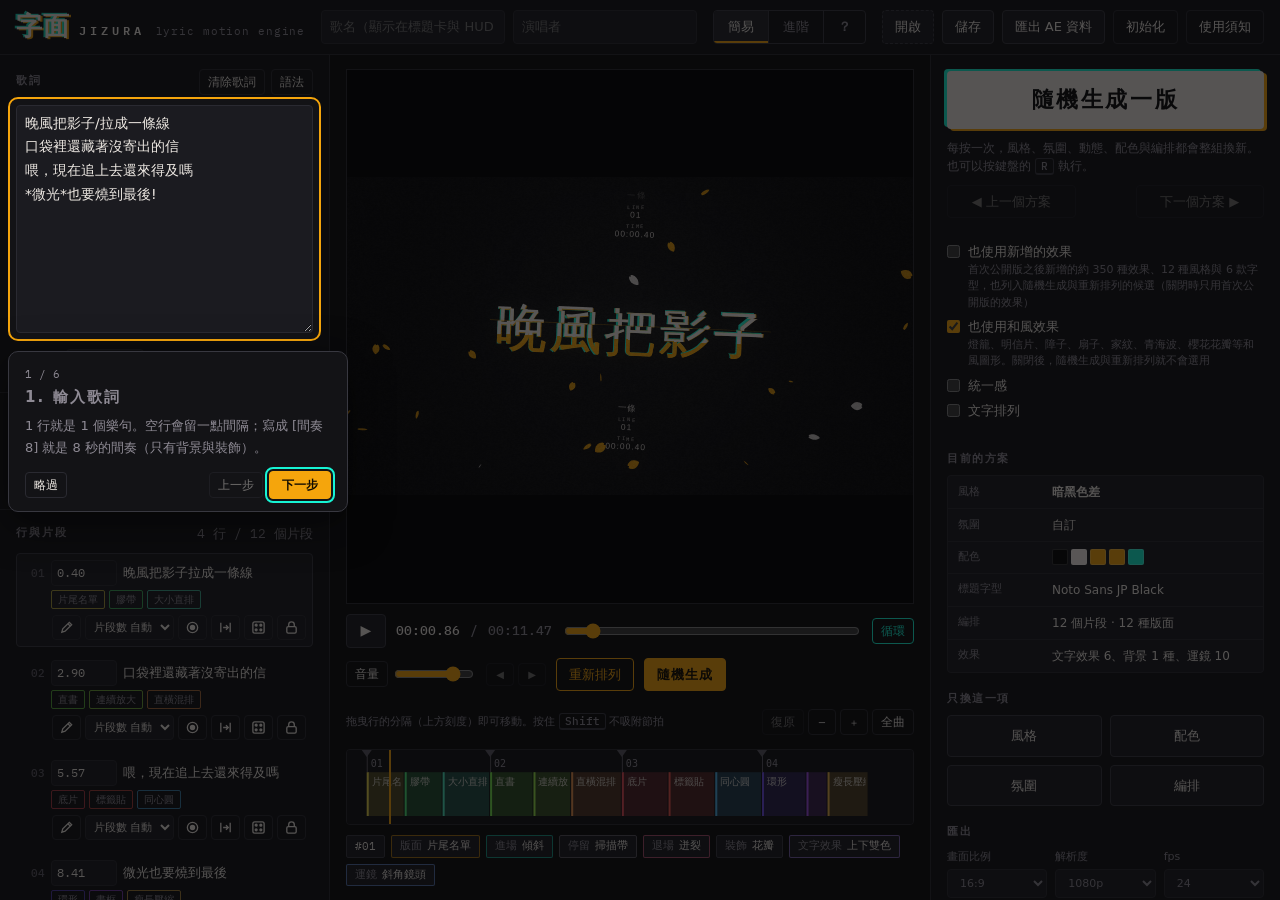
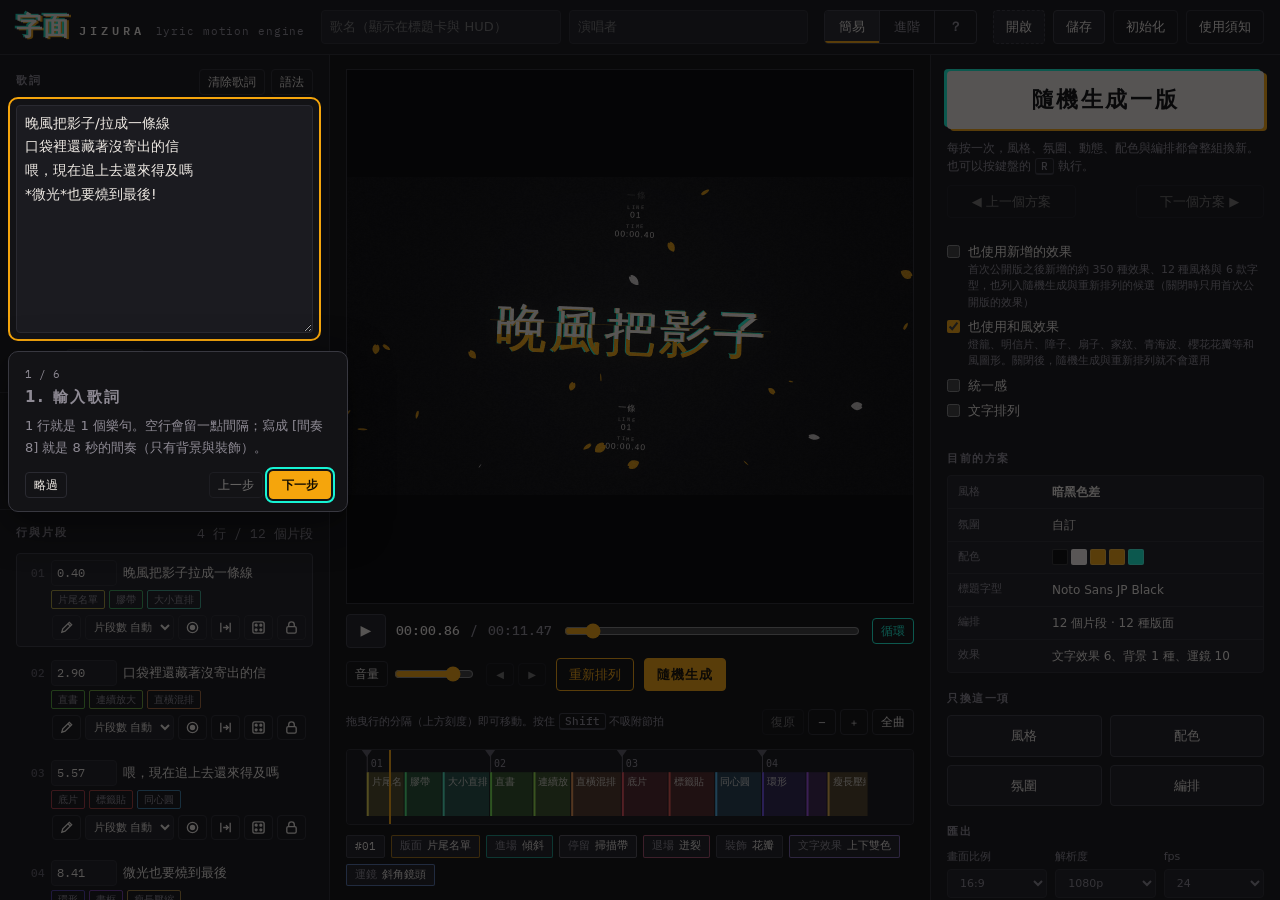
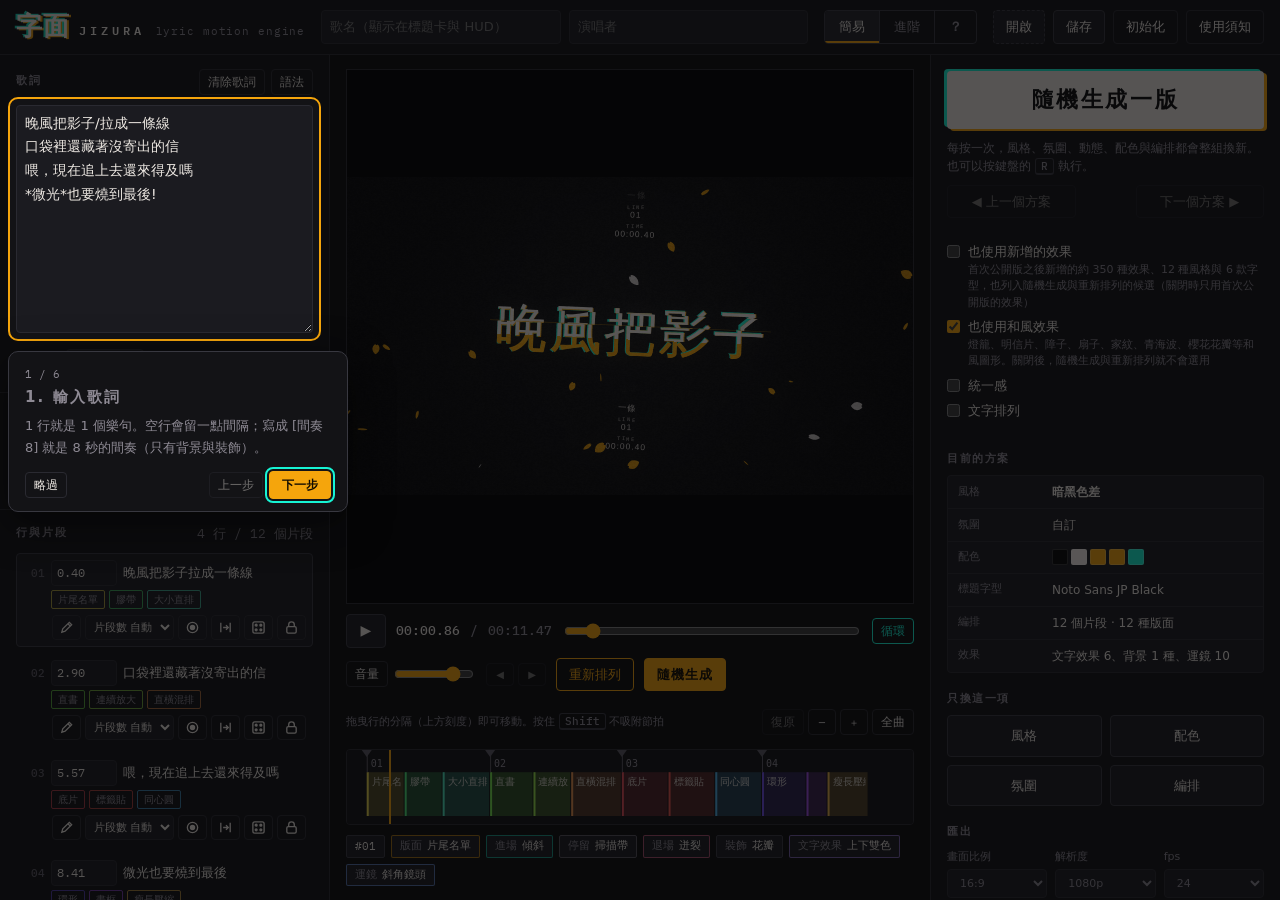
